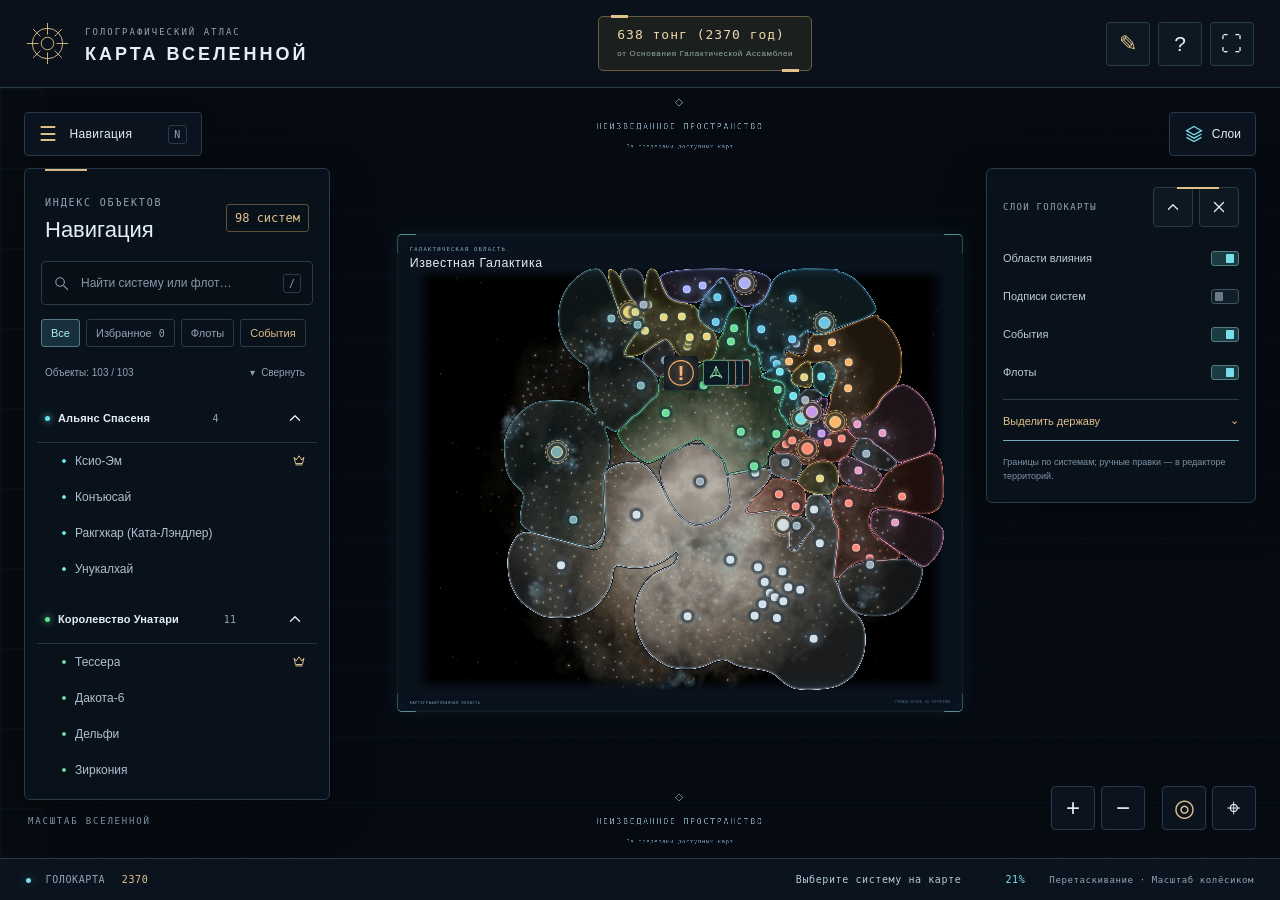
==== index.html @ bd70631f "Версия 28" ====
<!DOCTYPE html>

<html lang="ru"><head><meta charset="utf-8"/><meta content="width=device-width,initial-scale=1" name="viewport"/><meta content="#080f17" name="theme-color"/><title>Карта Вселенной — Голокарта</title><link href="styles.css" rel="stylesheet"/><link href="universe.css" rel="stylesheet"/><link href="mobile.css" rel="stylesheet"/><link href="editor.css" rel="stylesheet"/><link href="cartographer.css" rel="stylesheet"/><link href="events.css" rel="stylesheet"/><link href="motion.css" rel="stylesheet"/><link href="refinements.css" rel="stylesheet"/><link href="dossier.css" rel="stylesheet"/><link href="battle.css" rel="stylesheet"/><link href="enhancements.css" rel="stylesheet"/><link href="polish.css" rel="stylesheet"/><link href="battle-report.css" rel="stylesheet"/><link href="rounds.css" rel="stylesheet"/><link href="combat-options.css" rel="stylesheet"/><link href="territories.css" rel="stylesheet"/><link href="panel-polish.css" rel="stylesheet"/><link href="system-objects.css" rel="stylesheet"/><link href="unified-ui.css" rel="stylesheet"/><link href="object-order.css" rel="stylesheet"/><link href="combined-editor.css" rel="stylesheet"/><link href="window-standards.css" rel="stylesheet"/><link href="final-layout.css" rel="stylesheet"/><link href="header-repair.css" rel="stylesheet"/><link href="sector-ui.css" rel="stylesheet"/></head>
<body>
<header class="topbar"><div class="brand"><svg aria-hidden="true" viewbox="0 0 48 48"><circle cx="24" cy="24" r="17"></circle><circle cx="24" cy="24" r="7"></circle><path d="M24 1v13m0 20v13M1 24h13m20 0h13M8 8l8 8m16 16 8 8M8 40l8-8m16-16 8-8"></path></svg><div><span class="eyebrow">ГОЛОГРАФИЧЕСКИЙ АТЛАС</span><h1>КАРТА ВСЕЛЕННОЙ</h1></div></div><div class="era" id="era"></div><div class="toolbar-actions"><button aria-label="Локальный редактор" class="icon-btn" id="admin-toggle" title="Локальный редактор">✎</button><button aria-label="Управление и горячие клавиши" class="icon-btn" id="help-toggle" title="Управление и горячие клавиши">?</button><button aria-label="Полноэкранный режим" class="icon-btn" id="fullscreen" title="Полноэкранный режим">⛶</button></div></header>
<main id="app">
<section aria-label="Интерактивная карта Вселенной" id="viewport" tabindex="0"><div class="space-grid"></div><div id="world"><div aria-hidden="true" id="universe-field"></div><div class="unknown-space unknown-north"><span>НЕИЗВЕДАННОЕ ПРОСТРАНСТВО</span><small>За пределами доступных карт</small></div><div class="unknown-space unknown-west"><span>НЕИЗВЕДАННОЕ<br/>ПРОСТРАНСТВО</span><small>Нет картографических данных</small></div><div class="unknown-space unknown-east"><span>НЕИЗВЕДАННОЕ<br/>ПРОСТРАНСТВО</span><small>Нет картографических данных</small></div><div class="unknown-space unknown-south"><span>НЕИЗВЕДАННОЕ ПРОСТРАНСТВО</span><small>За пределами доступных карт</small></div><div aria-label="Область Известной Галактики" id="galaxy-frame"><div class="galaxy-frame-title"><span class="eyebrow">ГАЛАКТИЧЕСКАЯ ОБЛАСТЬ</span><h2>Известная Галактика</h2></div><i class="frame-corner tl"></i><i class="frame-corner tr"></i><i class="frame-corner bl"></i><i class="frame-corner br"></i><div class="galaxy-frame-footer">КАРТОГРАФИРОВАННАЯ ОБЛАСТЬ <span>ГРАНИЦА ОБЗОРА, НЕ ТЕРРИТОРИИ</span></div></div><img alt="Исходная карта галактики с областями влияния" draggable="false" height="2048" id="base-map" src="assets/galaxy-clean.png" width="2560"/><img alt="" aria-hidden="true" draggable="false" id="influence-map" src="assets/influence.png"/><div id="markers"></div></div><canvas aria-hidden="true" id="jump-effect"></canvas><div hidden="" id="peek" role="tooltip"></div><div class="map-caption"><span class="eyebrow">МАСШТАБ ВСЕЛЕННОЙ</span></div></section>
<button aria-controls="navigation" aria-expanded="true" class="nav-toggle" id="nav-toggle"><span class="hamburger">☰</span> <span>Навигация</span><kbd>N</kbd></button>
<aside class="panel" id="navigation"><div class="panel-heading"><div><span class="eyebrow">ИНДЕКС ОБЪЕКТОВ</span><h2>Навигация</h2></div><span class="counter" id="system-count" title="Количество систем"></span></div><label class="search"><svg aria-hidden="true" viewbox="0 0 24 24"><circle cx="10" cy="10" r="6"></circle><path d="m15 15 6 6"></path></svg><input aria-label="Найти систему или флот" id="search" placeholder="Найти систему или флот…" type="search"/><kbd>/</kbd></label><div class="filters"><button class="chip selected" id="all-filter">Все</button><button class="chip" id="favorite-filter">Избранное <span id="favorite-count">0</span></button><button class="chip" id="fleet-filter">Флоты</button><button class="chip" id="event-filter">События</button></div><div class="list-meta"><span id="result-count"></span><button id="collapse-groups" title="Свернуть все группы">Свернуть</button></div><nav aria-label="Системы и флоты" id="object-list"></nav></aside>
<button aria-controls="layers" aria-expanded="true" class="layers-toggle" id="layers-toggle" title="Показать / скрыть слои (L)"><svg aria-hidden="true" viewbox="0 0 24 24"><path d="m12 3 9 5-9 5-9-5 9-5Zm-9 9 9 5 9-5M3 16l9 5 9-5"></path></svg><span>Слои</span></button><div class="layers panel" id="layers"><div class="layers-heading"><span class="eyebrow">СЛОИ ГОЛОКАРТЫ</span><button aria-controls="layers-content" aria-expanded="true" aria-label="Свернуть параметры слоёв" class="icon-btn" id="layers-collapse">−</button><button aria-label="Скрыть слои" class="icon-btn" id="layers-close">×</button></div><div id="layers-content"><label><input checked="" id="influence-toggle" type="checkbox"/><span>Области влияния</span><span class="switch"></span></label><label><input id="labels-toggle" type="checkbox"/><span>Подписи систем</span><span class="switch"></span></label><label><input checked="" id="events-toggle" type="checkbox"/><span>События</span><span class="switch"></span></label><label><input checked="" id="fleets-toggle" type="checkbox"/><span>Флоты</span><span class="switch"></span></label><button aria-expanded="false" id="faction-toggle">Выделить державу <span>⌄</span></button><div hidden="" id="faction-list"></div><p class="layer-note">Границы по системам; ручные правки — в редакторе территорий.</p></div></div>
<aside aria-label="Данные выбранного объекта" class="panel" hidden="" id="inspector"><div class="inspector-top"><span class="eyebrow" id="object-type">ДОСЬЕ СИСТЕМЫ</span><button aria-expanded="true" aria-label="Свернуть досье" class="icon-btn" id="inspector-collapse">−</button><button aria-label="Закрыть карточку" class="icon-btn" id="close-inspector">×</button></div><div aria-hidden="true" id="inspector-emblem">◎</div><div hidden="" id="capital-badge"></div><div class="eyebrow" id="detail-group"></div><h2 id="detail-title"></h2><div class="coordinates" id="detail-coordinates"></div><div class="detail-actions"><button class="primary-btn" id="focus-object">◎ Центрировать</button><button aria-label="Добавить в избранное" aria-pressed="false" class="icon-btn" id="favorite-object">☆</button></div><details id="description-panel" open=""><summary>Описание <span>⌄</span></summary><div id="detail-description"></div></details><div id="detail-fleets"></div><div class="scroll-hint" hidden="" id="scroll-hint">↓ ПРОКРУТИТЕ ДОСЬЕ</div></aside>
<div class="zoom-controls"><button aria-label="Приблизить" class="icon-btn" id="zoom-in" title="Приблизить (+)">+</button><button aria-label="Отдалить" class="icon-btn" id="zoom-out" title="Отдалить (−)">−</button><span></span><button aria-label="Показать Известную Галактику" class="icon-btn" id="galaxy-home" title="Известная Галактика (G)">◎</button><button aria-label="Показать всю Вселенную" class="icon-btn" id="fit" title="Обзор Вселенной (0)">⌖</button></div>
<footer class="bottom-bar"><span><i class="status-dot"></i> ГОЛОКАРТА <b>2370</b></span><span id="selection-status">Выберите систему на карте</span><span id="zoom-status">100%</span><span class="desktop-hint">Перетаскивание · Масштаб колёсиком</span></footer>
<div aria-label="Мобильное управление" id="mobile-dock"><button aria-controls="navigation" aria-expanded="false" aria-label="Навигация" id="mobile-nav"><span>☰</span>Объекты</button><button aria-controls="layers" aria-expanded="false" aria-label="Слои голокарты" id="mobile-layers"><span>▱</span>Слои</button><button aria-label="Досье выбранного объекта" disabled="" id="mobile-dossier"><span>◎</span>Досье</button><button aria-label="Показать галактику" id="mobile-home"><span>◉</span>Галактика</button><button aria-label="Обзор Вселенной" id="mobile-universe"><span>⌖</span>Вселенная</button></div></main>
<dialog id="admin-dialog"><div class="dialog-head"><span class="eyebrow">КАРТОГРАФИЧЕСКИЙ ПУЛЬТ</span><button aria-label="Закрыть редактор" class="icon-btn" id="admin-close">×</button></div><p class="editor-warning">Черновик хранится только в этом браузере. Изменения станут общими после экспорта и загрузки на GitHub.</p><section id="editor-dashboard"><div class="editor-target"><div aria-hidden="true" class="target-reticle">◎</div><div><span class="eyebrow">ВЫБРАННЫЙ ОБЪЕКТ</span><h2 id="editor-selected-name"></h2><p id="editor-selected-type"></p></div></div><div class="editor-section-title">ОПЕРАЦИИ С ОБЪЕКТАМИ</div><div class="editor-grid"><button class="primary-btn" id="editor-new-system">＋ Создать систему</button><button class="primary-btn" id="editor-new-fleet">＋ Создать флот</button><button class="primary-btn" id="editor-new-event">◇ Создать событие</button><button class="primary-btn" id="editor-edit">✎ Редактировать досье</button><button class="primary-btn" id="editor-move">⌖ Перенести на карте</button><button class="primary-btn" hidden="" id="editor-battle">Провести сражение</button><button class="primary-btn" id="editor-delete">Удалить выбранный</button></div><div class="editor-section-title">ЧЕРНОВИК И ПУБЛИКАЦИЯ</div><p id="editor-status"></p><button class="primary-btn" id="editor-export">↓ Экспорт для GitHub Pages (.zip)</button><button class="primary-btn" id="editor-json">↓ Резервная копия (.json)</button><label class="import-label"><span>↑ ВОССТАНОВИТЬ ИЗ JSON</span><small>Нажмите, чтобы выбрать резервную копию</small><input accept="application/json,.json" aria-label="Выбрать резервную копию JSON" id="editor-import" type="file"/></label><button class="primary-btn" id="editor-reset">Отменить локальные изменения</button></section></dialog>
<dialog id="object-dialog"><div class="dialog-head"><span class="eyebrow" id="object-form-title">НОВЫЙ ОБЪЕКТ</span><button aria-label="Закрыть форму" class="icon-btn" id="object-close">×</button></div><form id="object-form"><div class="editor-section-title">ИДЕНТИФИКАЦИЯ И ДОСЬЕ</div><label>Название<input id="object-name" maxlength="160" required=""/></label><label id="short-description-field">Краткое описание для наведения<textarea id="object-short-description" maxlength="600" rows="2"></textarea></label><label>Описание<textarea id="object-description" maxlength="20000" rows="5"></textarea></label><div id="system-fields"><div class="editor-section-title">ПОЛОЖЕНИЕ И ПРИНАДЛЕЖНОСТЬ</div><label>Принадлежность<select id="object-group"></select></label><div class="editor-grid"><label>X<input id="object-x" max="2559" min="0" required="" step="1" type="number"/></label><label>Y<input id="object-y" max="2047" min="0" required="" step="1" type="number"/></label></div><button class="primary-btn" id="object-pick" type="button">⌖ Выбрать место на карте</button><label id="event-type-field">Тип события<select id="object-event-type"><option value="information">Информационное</option><option value="combat">Боевое</option></select></label><label hidden="" id="event-color-field">Цвет события<input id="object-event-color" type="color" value="#ffb66a"/></label><label class="check-label"><input id="object-capital" type="checkbox"/> Столичная система</label></div><div hidden="" id="fleet-fields"><div class="editor-section-title">ДИСЛОКАЦИЯ ФЛОТА</div><label>Размещение: система или событие<select id="object-system"></select></label><label>Принадлежность флота<select id="object-fleet-group"></select></label><label>Цвет флота<input id="object-fleet-color" type="color" value="#a8dce7"/></label><div class="editor-section-title">ХАРАКТЕРИСТИКИ КАЖДОГО КОРАБЛЯ</div><div class="editor-grid"><label>Численность<input id="fleet-count" max="500" min="0" required="" type="number" value="10"/></label><label>HP корабля<input id="fleet-hp" max="100" min="1" required="" type="number" value="3"/></label><label>Атака: минимум<input id="fleet-attackMin" max="1000" min="0" required="" type="number" value="5"/></label><label>Атака: максимум<input id="fleet-attackMax" max="1000" min="0" required="" type="number" value="20"/></label><label>Защита: минимум<input id="fleet-defenseMin" max="1000" min="0" required="" type="number" value="5"/></label><label>Защита: максимум<input id="fleet-defenseMax" max="1000" min="0" required="" type="number" value="20"/></label></div><label>Тип флота<select id="object-fleet-type"><option value="satellite-ally">Флот Альянса</option><option value="satellite-Friend">Союзный флот</option><option value="satellite-Neutral">Нейтральный флот</option><option value="satellite-enemy">Флот противника</option></select></label></div><p id="object-error" role="alert"></p><button class="primary-btn" id="object-save">Сохранить в черновик</button></form></dialog>
<div hidden="" id="pick-banner">Выберите точку на карте <button id="pick-cancel">Отмена</button></div><dialog id="battle-dialog"><header class="battle-header"><div><span class="eyebrow">ТАКТИЧЕСКИЙ СИМУЛЯТОР</span><h2 id="battle-title"></h2></div><button aria-label="Закрыть симулятор" class="icon-btn" id="battle-close">×</button></header><p class="battle-rule">Корабль — отдельный юнит. Атака выше защиты или подтверждённый крит: −1 HP. Победитель определяется по доле оставшегося HP.</p><section id="battle-setup"><div class="battle-options"><label><input checked="" id="battle-crits" type="checkbox"/> Подтверждаемые криты</label><label><input id="battle-split-multi" type="checkbox"/> Мультиатаки отдельными ходами</label><button class="primary-btn" id="battle-help-toggle">? Помощь по бою</button></div><div class="battle-controls"><label>Раунды<input id="battle-rounds" max="100" min="1" type="number" value="10"/></label><button class="primary-btn" id="battle-add-side">＋ Сторона конфликта</button><button class="primary-btn" id="battle-start">⚔ Начать сражение</button></div><div class="battle-layout"><aside><span class="eyebrow">ДОСТУПНЫЕ ФЛОТЫ</span><p class="battle-help">Перетащите флот на сторону. На телефоне выберите сторону в карточке флота.</p><div id="battle-pool"></div></aside><div id="battle-sides"></div></div></section><section hidden="" id="battle-playback"><div class="battle-progress"><span id="battle-round-status"></span><button class="primary-btn" id="battle-skip">Показать итог</button></div><div hidden="" id="round-controls"><button class="primary-btn" id="round-prev">← Предыдущий</button><span id="round-selected"></span><button class="primary-btn" id="round-next">Следующий →</button><label>Ещё раундов<input id="round-extra" max="100" min="1" type="number" value="5"/></label><button class="primary-btn" id="round-extend">Продлить бой</button></div><canvas height="480" id="battle-canvas" width="1000"></canvas><div id="battle-scoreboard"></div><div id="battle-log"></div><button class="primary-btn" hidden="" id="battle-save">Сохранить итог в событии</button><button class="primary-btn" hidden="" id="battle-again">Вернуться к расстановке</button></section><p id="battle-error" role="alert"></p></dialog>
<dialog id="help"><div class="dialog-head"><span class="eyebrow">ПУЛЬТ УПРАВЛЕНИЯ</span><button aria-label="Закрыть справку" class="icon-btn" id="close-help">×</button></div><h2>Исследуйте галактику</h2><p>Перетаскивайте карту мышью или пальцем. Колёсико и жест двумя пальцами изменяют масштаб относительно курсора.</p><dl><dt><kbd>/</kbd></dt><dd>Поиск системы или флота</dd><dt><kbd>N</kbd></dt><dd>Скрыть / раскрыть навигацию</dd><dt><kbd>+</kbd> <kbd>−</kbd></dt><dd>Изменить масштаб</dd><dt><kbd>0</kbd></dt><dd>Обзор Вселенной</dd><dt><kbd>G</kbd></dt><dd>Показать Известную Галактику</dd><dt><kbd>Esc</kbd></dt><dd>Закрыть карточку или справку</dd></dl><p>Звезда сохраняет объект в избранном на этом устройстве. Описание можно свернуть. Территории строятся по системам и корректируются кистью в редакторе границ.</p></dialog>
<div hidden="" id="toast" role="status"></div><script id="galaxy-data" type="application/json">{"systems": [{"id": 5, "name": "Дельфи", "titleHtml": "Дельфи", "shortDescription": "", "description": "Ранее - приграничная система Королевства Унатари на территории Зеленого Дома. На планете Пираксис располагалось посольство Роя Мелиафатов. В ходе ожесточенных боев система, как и весь сектор, была вновь включена в состав Королевства силами Великой Армады.", "descriptionHtml": "Ранее - приграничная система Королевства Унатари на территории Зеленого Дома. На планете Пираксис располагалось посольство Роя Мелиафатов. В ходе ожесточенных боев система, как и весь сектор, была вновь включена в состав Королевства силами Великой Армады.", "x": 1254, "y": 564, "group": "Унатари", "order": null}, {"id": 6, "name": "Нижний фронт", "titleHtml": "Нижний фронт", "shortDescription": "", "description": "Второй и менее спокойный фронт Зетта-Унатарского театра войны - южное направление Зетта-Унатарского театра войны. Силы фронта сдерживают противника и обеспечивают устойчивость общего наступления Великой Армады.", "descriptionHtml": "Второй и менее спокойный фронт Зетта-Унатарского театра войны - южное направление Зетта-Унатарского театра войны. Силы фронта сдерживают противника и обеспечивают устойчивость общего наступления Великой Армады.", "x": 1205, "y": 695, "group": "Унатари", "order": "last:2"}, {"id": 23, "name": "Сектор Лунт", "titleHtml": "Сектор Лунт", "shortDescription": "", "description": "По итогам саммита между четырьмя членами Альянса Спасения сектор был передан Рою Мелиафатов. В настоящее время продолжается установленный соглашением \"срок эвакуации\". По мере его завершения оставшиеся силы и структуры прежних владельцев должны успеть покинуть регион, а сам сектор постепенно переходит под полный контроль Роя Мелиафатов.", "descriptionHtml": "По итогам саммита между четырьмя членами Альянса Спасения сектор был передан Рою Мелиафатов. В настоящее время продолжается установленный соглашением \"срок эвакуации\". По мере его завершения оставшиеся силы и структуры прежних владельцев должны успеть покинуть регион, а сам сектор постепенно переходит под полный контроль Роя Мелиафатов.", "x": 1283, "y": 227, "group": "Мелиафаты", "order": null}, {"id": 24, "name": "Кхал'нушу", "titleHtml": "Кхал'нушу", "shortDescription": "", "description": "Один из важнейших производственных миров Роя. Здесь сосредоточены комплексы, задействованные в создании и подготовке новых материнских кораблей. Помимо прочего, сюда переселены беженцы из Рабджанхотипбара - родного мира кхаллов.", "descriptionHtml": "Один из важнейших производственных миров Роя. Здесь сосредоточены комплексы, задействованные в создании и подготовке новых материнских кораблей. Помимо прочего, сюда переселены беженцы из Рабджанхотипбара - родного мира кхаллов.", "x": 1404, "y": 324, "group": "Мелиафаты", "order": null}, {"id": 25, "name": "Футукх", "titleHtml": "Футукх", "shortDescription": "", "description": "Мир Роя Мелиафатов, находящийся в процессе масштабного терраформирования. Местная биосфера постепенно преобразуется под потребности Роя.", "descriptionHtml": "Мир Роя Мелиафатов, находящийся в процессе масштабного терраформирования. Местная биосфера постепенно преобразуется под потребности Роя.", "x": 1195, "y": 231, "group": "Мелиафаты", "order": null}, {"id": 26, "name": "Сахафа", "titleHtml": "Сахафа", "shortDescription": "", "description": "Родной мир одноименной расы. Оккупирована и терраформирована силами Роя Мелиафатов.", "descriptionHtml": "Родной мир одноименной расы. Оккупирована и терраформирована силами Роя Мелиафатов.", "x": 1309, "y": 373, "group": "Мелиафаты", "order": null}, {"id": 27, "name": "Рокс II", "titleHtml": "Рокс II", "shortDescription": "", "description": "Звёздная система, ещё недавно славившаяся лунами с уникальными климатами и сложными экосистемами. В прошлом - идеальное место для отдыха. Но с тех пор, как прошло терраформирование, её былое очарование угасло.", "descriptionHtml": "Звёздная система, ещё недавно славившаяся лунами с уникальными климатами и сложными экосистемами. В прошлом - идеальное место для отдыха. Но с тех пор, как прошло терраформирование, её былое очарование угасло.", "x": 1315, "y": 349, "group": "Мелиафаты", "order": null}, {"id": 28, "name": "Веридиан", "titleHtml": "Веридиан", "shortDescription": "", "description": "Когда-то - тропический мир с гармонично встроенным в него мегаполисом, крупнейшим в Катонском Союзе. Сейчас он всё ещё переживает этап терраформирования, медленно теряя остатки своей природной красоты.", "descriptionHtml": "Когда-то - тропический мир с гармонично встроенным в него мегаполисом, крупнейшим в Катонском Союзе. Сейчас он всё ещё переживает этап терраформирования, медленно теряя остатки своей природной красоты.", "x": 1321, "y": 328, "group": "Мелиафаты", "order": null}, {"id": 29, "name": "Шаа'Нуурткгхск", "titleHtml": "Шаа'Нуурткгхск", "shortDescription": "", "description": "Один из ключевых участков Мелиафатского фронта. Система подвергается масштабной атаке Зеттов, поддерживаемой присутствием материнского корабля и многочисленных подчинённых ему боевых единиц.", "descriptionHtml": "Один из ключевых участков Мелиафатского фронта. Система подвергается масштабной атаке Зеттов, поддерживаемой присутствием материнского корабля и многочисленных подчинённых ему боевых единиц.", "x": 1104, "y": 297, "group": "Мелиафаты", "order": null}, {"id": 30, "name": "Альзирр", "titleHtml": "Альзирр", "shortDescription": "", "description": "Родная система Кетрафагов - объединителей инсектоидных рас и фактических создателей Роя Мелиафатов. На данный момент находится под непрерывным натиском бесконечно прибывающих сил Зеттов. В ответ Рой бросает в бой новорождённые корабли и стягивает подкрепления из других секторов.", "descriptionHtml": "Родная система Кетрафагов - объединителей инсектоидных рас и фактических создателей Роя Мелиафатов. На данный момент находится под непрерывным натиском бесконечно прибывающих сил Зеттов. В ответ Рой бросает в бой новорождённые корабли и стягивает подкрепления из других секторов.", "x": 1027, "y": 206, "group": "Мелиафаты", "order": "0"}, {"id": 31, "name": "Арба", "titleHtml": "Арба", "shortDescription": "", "description": "Когда-то была миром арбаринцев - гуманоидной расы, населявшей океаны, зелёные леса и прибрежные города. Когда-то \"живой\" мир, ныне полностью поглощён песками после терраформирования Роем. Во время войны используется как место сбора командующих особей, где хранятся уцелевшие корабли-матки. Отсюда Рой отправляет флотилии на периферию.", "descriptionHtml": "Когда-то была миром арбаринцев - гуманоидной расы, населявшей океаны, зелёные леса и прибрежные города. Когда-то \"живой\" мир, ныне полностью поглощён песками после терраформирования Роем. Во время войны используется как место сбора командующих особей, где хранятся уцелевшие корабли-матки. Отсюда Рой отправляет флотилии на периферию.", "x": 1058, "y": 206, "group": "Мелиафаты", "order": null}, {"id": 32, "name": "Таиб", "titleHtml": "Таиб", "shortDescription": "", "description": "Система являлось отправным пунктом для экспедиции Катонского Союза на Ши. Не представляет особой ценности, имеет два стандартных планетоида.", "descriptionHtml": "Система являлось отправным пунктом для экспедиции Катонского Союза на Ши. Не представляет особой ценности, имеет два стандартных планетоида.", "x": 1119, "y": 170, "group": "Мелиафаты", "order": null}, {"id": 33, "name": "Ши (Ката-Кронос)", "titleHtml": "Ши (Ката-Кронос)", "shortDescription": "", "description": "Отправленная в эту систему экспедиция Кетрафагов пропала без вести. Повторные попытки Роя Мелиафатов отправить сюда корабли для экспании заканчивались с тем же результатом.", "descriptionHtml": "Отправленная в эту систему экспедиция Кетрафагов пропала без вести. Повторные попытки Роя Мелиафатов отправить сюда корабли для экспании заканчивались с тем же результатом.", "x": 1097, "y": 170, "group": "Нейтраные", "order": null}, {"id": 34, "name": "Иллмеакаааах", "titleHtml": "Иллмеакаааах", "shortDescription": "", "description": "Фронтовая система Роя, находящаяся под постоянным натиском Зеттов. В системе зафиксирован материнский корабль противника, вокруг которого сосредоточены основные силы вторжения.", "descriptionHtml": "Фронтовая система Роя, находящаяся под постоянным натиском Зеттов. В системе зафиксирован материнский корабль противника, вокруг которого сосредоточены основные силы вторжения.", "x": 1202, "y": 440, "group": "Нейтраные", "order": null}, {"id": 36, "name": "Шстр-стр", "titleHtml": "Шстр-стр", "shortDescription": "", "description": "Столичная система некогда великой межагалактической Империи инсектоидной расы - Шанкэрашмимашишипши'наш. Прародителей рас Роя Мелиафатов.", "descriptionHtml": "Столичная система некогда великой межагалактической Империи инсектоидной расы - Шанкэрашмимашишипши'наш. Прародителей рас Роя Мелиафатов.", "x": 941, "y": 237, "group": "Зетты", "order": null}, {"id": 37, "name": "S-sh-s-s-s", "titleHtml": "S-sh-s-s-s", "shortDescription": "", "description": "Являлось самой густонаселенной системой, с десятком тераформированных планет. По неофициальным данным в одной лишь этой системе проживало и находилось в анабиозе около десяти миллиардов боевых инсектоидов, без учёта представителей других классов.", "descriptionHtml": "Являлось самой густонаселенной системой, с десятком тераформированных планет. По неофициальным данным в одной лишь этой системе проживало и находилось в анабиозе около десяти миллиардов боевых инсектоидов, без учёта представителей других классов.", "x": 1084, "y": 562, "group": "Зетты", "order": null}, {"id": 38, "name": "Ктулх'Мак'шурх ", "titleHtml": "Ктулх'Мак'шурх ", "shortDescription": "", "description": "В прошлом  особо густонаселённая система из двух обитаемых миров. Здесь располагались основные центры создания мажар-каниров - метисов, предназначенных для последующей интеграции в Галактическое Сообщество.", "descriptionHtml": "В прошлом  особо густонаселённая система из двух обитаемых миров. Здесь располагались основные центры создания мажар-каниров - метисов, предназначенных для последующей интеграции в Галактическое Сообщество.", "x": 1267, "y": 494, "group": "Зетты", "order": null}, {"id": 54, "name": "Солус", "titleHtml": "Солус", "shortDescription": "", "description": "Приграничная система с двумя крупными планетами-шахтами - Дайдгых и Маззакт. Административным центром системы некогда являлся спутник Маззакта - Хай'Кугх, уничтоженный в результате орбитальной бомбардировки. После окончания войны \"ста тонгов\" разрушенная инфраструктура системы была полностью восстановлена. Позднее Маззакт восстал против власти Империи, однако мятеж был подавлен. Сейчас система вновь находится под властью Регента, а работа шахт постепенно восстанавливается.", "descriptionHtml": "Приграничная система с двумя крупными планетами-шахтами - Дайдгых и Маззакт. Административным центром системы некогда являлся спутник Маззакта - Хай'Кугх, уничтоженный в результате орбитальной бомбардировки. После окончания войны \"ста тонгов\" разрушенная инфраструктура системы была полностью восстановлена. Позднее Маззакт восстал против власти Империи, однако мятеж был подавлен. Сейчас система вновь находится под властью Регента, а работа шахт постепенно восстанавливается.", "x": 1788, "y": 847, "group": "Гэкхо", "order": null}, {"id": 55, "name": "Ордан", "titleHtml": "Ордан", "shortDescription": "", "description": "Пограничная система с развитой сетью военных станций и ретрансляторов. Через неё проходят основные маршруты снабжения местных имперских сил, что делает его важным транспортным узлом региона. Охраняется Легионом Бесстрашных.", "descriptionHtml": "Пограничная система с развитой сетью военных станций и ретрансляторов. Через неё проходят основные маршруты снабжения местных имперских сил, что делает его важным транспортным узлом региона. Охраняется Легионом Бесстрашных.", "x": 1818, "y": 829, "group": "Гэкхо", "order": null}, {"id": 57, "name": "Кал'Наар", "titleHtml": "Кал'Наар", "shortDescription": "", "description": "Густонаселённый аграрно-промышленный регион, обеспечивающий продовольствием и сырьём весь сектор Тар'Наал. На орбите главного мира расположены крупные транспортные терминалы и склады Империи. С 638 тонга дворец префекта на планете Джабадун преобразован во временную столицу, где сосредоточены уцелевшие структуры Императориуса.", "descriptionHtml": "Густонаселённый аграрно-промышленный регион, обеспечивающий продовольствием и сырьём весь сектор Тар'Наал. На орбите главного мира расположены крупные транспортные терминалы и склады Империи. С 638 тонга дворец префекта на планете Джабадун преобразован во временную столицу, где сосредоточены уцелевшие структуры Императориуса.", "x": 1991, "y": 839, "group": "Гэкхо", "order": null}, {"id": 59, "name": "Бид'джу", "titleHtml": "Бид'джу", "shortDescription": "", "description": "Некогда важный транспортный узел, через который проходили маршруты между секторами Империи. На орбитах расположены крупные перевалочные станции и военные склады.", "descriptionHtml": "Некогда важный транспортный узел, через который проходили маршруты между секторами Империи. На орбитах расположены крупные перевалочные станции и военные склады.", "x": 2092, "y": 1133, "group": "Гэкхо", "order": null}, {"id": 60, "name": "Тарвен ", "titleHtml": "Тарвен ", "shortDescription": "", "description": "Крупный населённый регион с несколькими развитыми колониями. Система имеет собственные производственные мощности и служит одним из основных центров снабжения сектора Киф.", "descriptionHtml": "Крупный населённый регион с несколькими развитыми колониями. Система имеет собственные производственные мощности и служит одним из основных центров снабжения сектора Киф.", "x": 1835, "y": 1148, "group": "Гэкхо", "order": null}, {"id": 61, "name": "Арвек", "titleHtml": "Арвек", "shortDescription": "", "description": "Некогда находившаяся в глубине Империи система, после потери соседних территорий ставшая приграничной. На её территории спешно укрепляются планетарные гарнизоны и формируются новые оборонительные рубежи. Здесь сосредоточены силы единственного Женского Легиона.", "descriptionHtml": "Некогда находившаяся в глубине Империи система, после потери соседних территорий ставшая приграничной. На её территории спешно укрепляются планетарные гарнизоны и формируются новые оборонительные рубежи. Здесь сосредоточены силы единственного Женского Легиона.", "x": 1754, "y": 1090, "group": "Гэкхо", "order": null}, {"id": 67, "name": "Либерн", "titleHtml": "Либерн", "shortDescription": "", "description": "Находится под контролем повстанцев. Именно здесь некогда была сформирована крупнейшая ячейка Анти-Имперской Коалиции, впоследствии ставшая основой движения, ныне известного как Либерио.", "descriptionHtml": "Находится под контролем повстанцев. Именно здесь некогда была сформирована крупнейшая ячейка Анти-Имперской Коалиции, впоследствии ставшая основой движения, ныне известного как Либерио.", "x": 2317, "y": 1227, "group": "Либерио", "order": null}, {"id": 68, "name": "Меридий", "titleHtml": "Меридий", "shortDescription": "", "description": "Один из центров сопротивления имперских лоялистов в секторе Эйден, отказавшихся признать власть Регента. В основном, оборону ведут планетарные армии, остатки местных гарнизонов и самостоятельно сформированные системные войска, продолжающие сражаться во имя Императора.", "descriptionHtml": "Один из центров сопротивления имперских лоялистов в секторе Эйден, отказавшихся признать власть Регента. В основном, оборону ведут планетарные армии, остатки местных гарнизонов и самостоятельно сформированные системные войска, продолжающие сражаться во имя Императора.", "x": 2351, "y": 1101, "group": "Гэкхо", "order": null}, {"id": 69, "name": "Аур-Кастелл", "titleHtml": "Аур-Кастелл", "shortDescription": "", "description": "Система одного из последнего полностью лояльного сектора Кастелл, практически со всех сторон окружённый враждебными силами. Оборону системы и подступов к сектору удерживает Легион Хранителей, превративший Аур-Кастелл в главный оплот Империи в регионе.", "descriptionHtml": "Система одного из последнего полностью лояльного сектора Кастелл, практически со всех сторон окружённый враждебными силами. Оборону системы и подступов к сектору удерживает Легион Хранителей, превративший Аур-Кастелл в главный оплот Империи в регионе.", "x": 2194, "y": 1400, "group": "Гэкхо", "order": null}, {"id": 70, "name": "Вар-Керрон", "titleHtml": "Вар-Керрон", "shortDescription": "", "description": "Промышленное сердце сектора и один из важнейших центров военного кораблестроения. Орбитальное пространство Вар-Керрона заполнено верфями, ремонтными доками и производственными комплексами, обеспечивающими остатки имперских сил кораблями и снабжением.", "descriptionHtml": "Промышленное сердце сектора и один из важнейших центров военного кораблестроения. Орбитальное пространство Вар-Керрона заполнено верфями, ремонтными доками и производственными комплексами, обеспечивающими остатки имперских сил кораблями и снабжением.", "x": 2128, "y": 1349, "group": "Гэкхо", "order": null}, {"id": 72, "name": "Неккар", "titleHtml": "Неккар", "shortDescription": "", "description": "Система Неккар являлось родиной расы кристаллидов. Эта система освещалось сравнительно молодой крупной звёздой Зион, излучавшей белый или бело-голубой цвет, которая и погубила всю систему.", "descriptionHtml": "Система Неккар являлось родиной расы кристаллидов. Эта система освещалось сравнительно молодой крупной звёздой Зион, излучавшей белый или бело-голубой цвет, которая и погубила всю систему.", "x": 2196, "y": 1432, "group": "Нейтраные", "order": null}, {"id": 73, "name": "Принцепс", "titleHtml": "Принцепс", "shortDescription": "", "description": "Родная система Лемнов, со столичной планетой Ситула, имеющий также четыре обитаемых спутника-заповедника, чьи орбиты проходит по диагонали.", "descriptionHtml": "Родная система Лемнов, со столичной планетой Ситула, имеющий также четыре обитаемых спутника-заповедника, чьи орбиты проходит по диагонали.", "x": 1952, "y": 1327, "group": "Ювианцы", "order": null}, {"id": 74, "name": "Фаарк V", "titleHtml": "Фаарк V", "shortDescription": "", "description": "Важнейший логистический и военно-промышленный узел Империи Гэк'хо. В ходе второй волны Наступления БЮИ стал местом одного из наиболее кровопролитных сражений войны. Несмотря на сопротивление шести Легионов, оборона планеты была сокрушена. В сражении погибла двое Протекторов, а сама система перешла под контроль БЮИ.", "descriptionHtml": "Важнейший логистический и военно-промышленный узел Империи Гэк'хо. В ходе второй волны Наступления БЮИ стал местом одного из наиболее кровопролитных сражений войны. Несмотря на сопротивление шести Легионов, оборона планеты была сокрушена. В сражении погибла двое Протекторов, а сама система перешла под контроль БЮИ.", "x": 1924, "y": 1164, "group": "Ювианцы", "order": null}, {"id": 75, "name": "Ядро (Ката-Марин)", "titleHtml": "Ядро (Ката-Марин)", "shortDescription": "", "description": "Некогда - сердце и столица Империи Гэк'хо, покрытая величественными шпилями, устремлёнными к солнцу. Над ними возвышался \"Никагхарри Тег’хэк\" - Кристальный Дворец, резиденция Императора, охраняемая преторианцами и механическими воинами, питаемыми энергией кристаллов.\nВ 638 тонге система была захвачена Бесконечной Ювианской Империей в ходе ожесточённого сражения, стоившего Империи Гэк'хо значительной части её сил.", "descriptionHtml": "Некогда - сердце и столица Империи Гэк'хо, покрытая величественными шпилями, устремлёнными к солнцу. Над ними возвышался \"Никагхарри Тег’хэк\" - Кристальный Дворец, резиденция Императора, охраняемая преторианцами и механическими воинами, питаемыми энергией кристаллов.\nВ 638 тонге система была захвачена Бесконечной Ювианской Империей в ходе ожесточённого сражения, стоившего Империи Гэк'хо значительной части её сил.", "x": 1774, "y": 1238, "group": "Ювианцы", "order": "0"}, {"id": 76, "name": "Икония", "titleHtml": "Икония", "shortDescription": "", "description": "Наступательный бастион Бесконечной Ювианской Империи. В системе была зафиксирована действующая ювианская флотилия, состав и дальнейшие намерения которой остаются очевидными. Там формируется флот вторжения.", "descriptionHtml": "Наступательный бастион Бесконечной Ювианской Империи. В системе была зафиксирована действующая ювианская флотилия, состав и дальнейшие намерения которой остаются очевидными. Там формируется флот вторжения.", "x": 1639, "y": 985, "group": "Ювианцы", "order": null}, {"id": 77, "name": "D8721", "titleHtml": "D8721", "shortDescription": "", "description": "Имеет планетоид с руинами военной база Ювианской Империи «Омикрон», оставленная в ходе конфликта с Обаугами. Охранная система базы стала причиной возникновения нестабильных гравитационных волн, которые выводили технику из строя, также активируя пространственные сингулярности,  реагирующих на движение, аннигилирующих нарушителей. База была уничтожена по приказу ценутриона Ахэвуса. Империя вела добычу хаззалита в данной системе.", "descriptionHtml": "Имеет планетоид с руинами военной база Ювианской Империи «Омикрон», оставленная в ходе конфликта с Обаугами. Охранная система базы стала причиной возникновения нестабильных гравитационных волн, которые выводили технику из строя, также активируя пространственные сингулярности,  реагирующих на движение, аннигилирующих нарушителей. База была уничтожена по приказу ценутриона Ахэвуса. Империя вела добычу хаззалита в данной системе.", "x": 1518, "y": 1407, "group": "Ювианцы", "order": null}, {"id": 78, "name": "\nАцид\n", "titleHtml": "\n\u003ca href=\"https://discordapp.com/channels/754063621595594855/805220926777327686/805221014316646401\" target=\"_blank\">Ацид\u003c/a>\n", "shortDescription": "", "description": "Крупная система располагающая тремя светилами, кружащими на некотором расстоянии  друг от друга. На орбитах звезд разместилось двадцать три планеты, большая часть из которых представляют из себя выжженные, непригодные для жизни и работ, массивы, лишенные всяких ресурсов.", "descriptionHtml": "Крупная система располагающая тремя светилами, кружащими на некотором расстоянии  друг от друга. На орбитах звезд разместилось двадцать три планеты, большая часть из которых представляют из себя выжженные, непригодные для жизни и работ, массивы, лишенные всяких ресурсов.", "x": 1771, "y": 1464, "group": "Ювианцы", "order": null}, {"id": 79, "name": "\nАракис\n", "titleHtml": "\n\u003ca href=\"https://discordapp.com/channels/754063621595594855/804141713496473660/805220789523578910\" target=\"_blank\">Аракис\u003c/a>\n", "shortDescription": "", "description": "Единственная планета в системе. На планете обнаружены невероятно ценные специи, которые просто значительно воздействуют на вкусовые рецепторы, даже щепотка их способна поразить и оставить ощущение настоящего наркотика. На планете имеются руины Ювианцев. Родина Диатонитов", "descriptionHtml": "Единственная планета в системе. На планете обнаружены невероятно ценные специи, которые просто значительно воздействуют на вкусовые рецепторы, даже щепотка их способна поразить и оставить ощущение настоящего наркотика. На планете имеются руины Ювианцев. Родина Диатонитов", "x": 1857, "y": 1553, "group": "Ювианцы", "order": null}, {"id": 80, "name": "Вольф 359", "titleHtml": "Вольф 359", "shortDescription": "", "description": "Звёздная система на информационной границе Солнечной системы - дальнейшая из изученных. Известно, что её звезда достаточно нестабильна, а шесть планет вокруг неё богаты космическими металлами - платиной и золотом.", "descriptionHtml": "Звёздная система на информационной границе Солнечной системы - дальнейшая из изученных. Известно, что её звезда достаточно нестабильна, а шесть планет вокруг неё богаты космическими металлами - платиной и золотом.", "x": 1652, "y": 1443, "group": "Ювианцы", "order": null}, {"id": 81, "name": "\nB98022\n", "titleHtml": "\n\u003ca href=\"https://discord.com/channels/754063621595594855/774381136439672872/775455454150524958\" target=\"_blank\">B98022\u003c/a>\n", "shortDescription": "", "description": "Она же система Звезда Барнарда. Имеет крохотное светило, размером уступающим Земному Солнцу на целых девяносто процентов.", "descriptionHtml": "Она же система Звезда Барнарда. Имеет крохотное светило, размером уступающим Земному Солнцу на целых девяносто процентов.", "x": 1685, "y": 1515, "group": "Ювианцы", "order": null}, {"id": 82, "name": "\nБордер\n", "titleHtml": "\n\u003ca href=\"https://discord.com/channels/754063621595594855/794935925931114526/794939989421981707\" target=\"_blank\">Бордер\u003c/a>\n", "shortDescription": "", "description": "Крохотная система, которая при этом имеет светило средних размеров, на орбите которого крутится сразу 7 планет и около сорока спутников на них.", "descriptionHtml": "Крохотная система, которая при этом имеет светило средних размеров, на орбите которого крутится сразу 7 планет и около сорока спутников на них.", "x": 1799, "y": 1541, "group": "Ювианцы", "order": null}, {"id": 83, "name": "Альфа Центавра", "titleHtml": "Альфа Центавра", "shortDescription": "", "description": "Тройная звёздная система в созвездии Центавра, ближайшая к Солнечной. Два светила которой расположены максимально близко, а третье, красный карлик, находится в стадии затухания. На сложной орбите двойной звезды располагается три планеты.", "descriptionHtml": "Тройная звёздная система в созвездии Центавра, ближайшая к Солнечной. Два светила которой расположены максимально близко, а третье, красный карлик, находится в стадии затухания. На сложной орбите двойной звезды располагается три планеты.", "x": 1710, "y": 1568, "group": "Ювианцы", "order": null}, {"id": 84, "name": "Солнечная Система", "titleHtml": "Солнечная Система", "shortDescription": "", "description": "Родина современной человеческой расы.", "descriptionHtml": "Родина современной человеческой расы.", "x": 1734, "y": 1589, "group": "Ювианцы", "order": null}, {"id": 85, "name": "Цаметариум-1", "titleHtml": "Цаметариум-1", "shortDescription": "", "description": "Двойная звёздная система без крупных планет. Однако на орбите этих звёзд невообразимое количество крупных астероидов, богатых всевозможными ресурсами, в особенности для ядерного синтеза.", "descriptionHtml": "Двойная звёздная система без крупных планет. Однако на орбите этих звёзд невообразимое количество крупных астероидов, богатых всевозможными ресурсами, в особенности для ядерного синтеза.", "x": 1775, "y": 1609, "group": "Ювианцы", "order": null}, {"id": 86, "name": "Кадавр-3", "titleHtml": "Кадавр-3", "shortDescription": "", "description": "Красный карлик с двумя газовыми гигантами. Экспедиция рискованная, но есть основания считать, что один из гигантов - кладезь жидких металлов и минералов.", "descriptionHtml": "Красный карлик с двумя газовыми гигантами. Экспедиция рискованная, но есть основания считать, что один из гигантов - кладезь жидких металлов и минералов.", "x": 1674, "y": 1623, "group": "Ювианцы", "order": null}, {"id": 87, "name": "W08550714", "titleHtml": "W08550714", "shortDescription": "", "description": "Одна из наиболее приоритетных для изучения звёздных систем. На трёх крупных планетах обнаружена вода и многие ценные ресурсы, а звезда излучает минимум радиации. Также одна из планет потенциально пригодна для жизни.", "descriptionHtml": "Одна из наиболее приоритетных для изучения звёздных систем. На трёх крупных планетах обнаружена вода и многие ценные ресурсы, а звезда излучает минимум радиации. Также одна из планет потенциально пригодна для жизни.", "x": 1744, "y": 1690, "group": "Ювианцы", "order": null}, {"id": 88, "name": "Хаад-Мур'тан", "titleHtml": "Хаад-Мур'тан", "shortDescription": "", "description": "В этой системе Империя Гэк'Хо попала в тщательно подготовленную засаду. За один этот эпизод войны было уничтожено более 12 000 кораблей, включая два колосса и пять титанов.", "descriptionHtml": "В этой системе Империя Гэк'Хо попала в тщательно подготовленную засаду. За один этот эпизод войны было уничтожено более 12 000 кораблей, включая два колосса и пять титанов.", "x": 1840, "y": 1242, "group": "Нейтраные", "order": null}, {"id": 89, "name": "Омега-6", "titleHtml": "Омега-6", "shortDescription": "", "description": "Здесь, по старой информации, была космическая верфь Ювианцев. Когда-то верфь обнаружить не удалось. Но на одном из планетоидов системы имелись залежи гисстита.", "descriptionHtml": "Здесь, по старой информации, была космическая верфь Ювианцев. Когда-то верфь обнаружить не удалось. Но на одном из планетоидов системы имелись залежи гисстита.", "x": 1922, "y": 1790, "group": "Ювианцы", "order": null}, {"id": 90, "name": "Хельхейм (Тандцит)", "titleHtml": "Хельхейм (Тандцит)", "shortDescription": "", "description": "Первая система и планета, занятая Свободным Человечеством. Имеет не представляющий интереса планетоид и одну планету, на которой располагается одноимённая база - захваченный оборонительный пост ювианцев. Использовался как плацдарм для операций команды Нагльфара. Был заброшен в связи с приходом Гэк'хо на соседние территории.", "descriptionHtml": "Первая система и планета, занятая Свободным Человечеством. Имеет не представляющий интереса планетоид и одну планету, на которой располагается одноимённая база - захваченный оборонительный пост ювианцев. Использовался как плацдарм для операций команды Нагльфара. Был заброшен в связи с приходом Гэк'хо на соседние территории.", "x": 1636, "y": 1679, "group": "Ювианцы", "order": null}, {"id": 91, "name": "Даламут", "titleHtml": "Даламут", "shortDescription": "", "description": "В прошлом система являлась плацдармом Союза Обаугских рас для наступления на территорию Бесконечной Ювианской Империи. Ныне на её планетах обнаружены немногочисленные руины древней сверхдержавы, а особый интерес представляет обитаемая и пригодная для полноценной жизни планета с обильными залежами гисстита. Местная разумная раса, сёятели, будучи потомками обаугов, находилась на стадии развития раннего средневековья до прибытия представителей Свободного Человечества.", "descriptionHtml": "В прошлом система являлась плацдармом Союза Обаугских рас для наступления на территорию Бесконечной Ювианской Империи. Ныне на её планетах обнаружены немногочисленные руины древней сверхдержавы, а особый интерес представляет обитаемая и пригодная для полноценной жизни планета с обильными залежами гисстита. Местная разумная раса, сёятели, будучи потомками обаугов, находилась на стадии развития раннего средневековья до прибытия представителей Свободного Человечества.", "x": 1311, "y": 1681, "group": "Ювианцы", "order": null}, {"id": 92, "name": "Ботейн", "titleHtml": "Ботейн", "shortDescription": "", "description": "Во времена Старой Эпохи - столичная система Союза Обаугских Рас.", "descriptionHtml": "Во времена Старой Эпохи - столичная система Союза Обаугских Рас.", "x": 1063, "y": 1189, "group": "Ювианцы", "order": null}, {"id": 93, "name": "Терминус", "titleHtml": "Терминус", "shortDescription": "", "description": "Во времена Старой Эпохи - столичная система Империи Цюгов.", "descriptionHtml": "Во времена Старой Эпохи - столичная система Империи Цюгов.", "x": 697, "y": 1434, "group": "Ювианцы", "order": null}, {"id": 94, "name": "ZET-0A1N", "titleHtml": "ZET-0A1N", "shortDescription": "", "description": "Ранее, последнее известное Ювианцам местоположение космической станции-верфи-фабрики Зеттов.", "descriptionHtml": "Ранее, последнее известное Ювианцам местоположение космической станции-верфи-фабрики Зеттов.", "x": 677, "y": 885, "group": "Зетты", "order": "0"}, {"id": 95, "name": "Ката-Дженон", "titleHtml": "Ката-Дженон", "shortDescription": "", "description": "Одна из Материнских планет древней расы Де'Мор. Её ядро состоит из чистой квантовой энергии. Фауна на этой планете представляет особую опасность, даже для подготовленной группы. Здесь также находится множество древних комплексов, что придает планете особый интерес.", "descriptionHtml": "Одна из Материнских планет древней расы Де'Мор. Её ядро состоит из чистой квантовой энергии. Фауна на этой планете представляет особую опасность, даже для подготовленной группы. Здесь также находится множество древних комплексов, что придает планете особый интерес.", "x": 757, "y": 1213, "group": "Зетты", "order": null}, {"id": 96, "name": "Ката-Вортекс", "titleHtml": "Ката-Вортекс", "shortDescription": "", "description": "Одна из Материнских планет древней расы Де'Мор в самом центре Галактики.", "descriptionHtml": "Одна из Материнских планет древней расы Де'Мор в самом центре Галактики.", "x": 1371, "y": 1028, "group": "Нейтраные", "order": null}, {"id": 97, "name": "Сектор Бальтер", "titleHtml": "Сектор Бальтер", "shortDescription": "", "description": "Регион Дикого Космоса, богатый природными ресурсами и обладающий выгодным стратегическим положением. На протяжении длительного времени являлся предметом территориального спора между Роем Мелиафатов, Империей Финисантов и Катонским Союзом. На данный момент сферы влияния в регионе разделены между двумя державами - Империей Финисантов и Роем Мелиафатов. Рой контролирует преимущественно пригодные для проживания миры, постепенно осваивая и заселяя их. Империя Финисантов, в свою очередь, использует подконтрольные территории сектора главным образом для добычи ресурсов.", "descriptionHtml": "Регион Дикого Космоса, богатый природными ресурсами и обладающий выгодным стратегическим положением. На протяжении длительного времени являлся предметом территориального спора между Роем Мелиафатов, Империей Финисантов и Катонским Союзом. На данный момент сферы влияния в регионе разделены между двумя державами - Империей Финисантов и Роем Мелиафатов. Рой контролирует преимущественно пригодные для проживания миры, постепенно осваивая и заселяя их. Империя Финисантов, в свою очередь, использует подконтрольные территории сектора главным образом для добычи ресурсов.", "x": 1307, "y": 96, "group": "Финисанты", "order": null}, {"id": 46, "name": "Уггс", "titleHtml": "Уггс", "shortDescription": "Система, захваченная Гримблейдом, впоследствии заражённая синим вирусом. ", "description": "Изначально - небольшая независимая космическая станция. Была захвачена в ходе Похода Гримблейда на Дикий Космос и впоследствии использовалась Косматой Лапой и подчинёнными ей прайдами как пункт заправки кораблей ториевой нефтью и пополнения запасов. Позднее станция подверглась заражению \"Синим Вирусом\", превратившим всех её обитателей в монстров.", "descriptionHtml": "Изначально - небольшая независимая космическая станция. Была захвачена в ходе Похода Гримблейда на Дикий Космос и впоследствии использовалась Косматой Лапой и подчинёнными ей прайдами как пункт заправки кораблей ториевой нефтью и пополнения запасов. Позднее станция подверглась заражению \"Синим Вирусом\", превратившим всех её обитателей в монстров.", "x": 1837, "y": 359, "group": "Нейтраные", "order": null}, {"id": 15, "name": "Аквиллон VI", "titleHtml": "Аквиллон VI", "shortDescription": "Водный мир, родная система акватонов. ", "description": "Токсичный водный мир с плотной атмосферой, ядовитой для всех известных высокоразвитых форм жизни. Родная планета акватонов.", "descriptionHtml": "Токсичный водный мир с плотной атмосферой, ядовитой для всех известных высокоразвитых форм жизни. Родная планета акватонов.", "x": 1818, "y": 338, "group": "Катонцы", "order": null}, {"id": 18, "name": "Фаразм", "titleHtml": "Фаразм", "shortDescription": "Маленькая, не слишком известная система.", "description": "Изолированная система с одной пригодной для жизни планетой. Идеальное убежище для тех, кто ищет уединение.", "descriptionHtml": "Изолированная система с одной пригодной для жизни планетой. Идеальное убежище для тех, кто ищет уединение.", "x": 1668, "y": 289, "group": "Катонцы", "order": null}, {"id": 11, "name": "Зиркония", "titleHtml": "Зиркония", "shortDescription": "Место расположения главной базы Аколитов. Бывшее. ", "description": "Необычная экзотическая система, известная своими огненными планетами и ледниковыми астероидами. На крупнейшей планете системы - Зирконии I - располагалась тайная база Аколитов, захваченная объединёнными силами Королевства Унатари и Альянса Спасения. В ходе операции база была самоуничтожена. На данный момент в системе размещён ограниченный контингент Красного Дома и представителей Ордена Косантаиров.", "descriptionHtml": "Необычная экзотическая система, известная своими огненными планетами и ледниковыми астероидами. На крупнейшей планете системы - Зирконии I - располагалась тайная база Аколитов, захваченная объединёнными силами Королевства Унатари и Альянса Спасения. В ходе операции база была самоуничтожена. На данный момент в системе размещён ограниченный контингент Красного Дома и представителей Ордена Косантаиров.", "x": 1536, "y": 284, "group": "Унатари", "order": null}, {"id": 22, "name": "Ранга", "titleHtml": "Ранга", "shortDescription": "Столица Империи Финисант. ", "description": "Находится в довольно отдаленном месте Свободного Пространства, окружена плотным кольцом как естественных, так и искусственных астероидов. Столичная система маленькой, но гордой и сильной державы - Империи Финисант.", "descriptionHtml": "Находится в довольно отдаленном месте Свободного Пространства, окружена плотным кольцом как естественных, так и искусственных астероидов. Столичная система маленькой, но гордой и сильной державы - Империи Финисант.", "x": 1588, "y": 66, "group": "Финисанты", "order": "0"}, {"id": 21, "name": "Малул (Ката-Набара)", "titleHtml": "Малул (Ката-Набара)", "shortDescription": "Планета с повреждённой атмосферой. Когда-то на ней находились деморские врата. ", "description": "Крепость и некогда главное пристанище космического пирата Хаса. Была захвачена силами Катонского Союза, однако вскоре подверглась неожиданной атаке ювианцев, прибывших через открывшийся портал. Позже была передана под контроль Империи Финисантов.", "descriptionHtml": "Крепость и некогда главное пристанище космического пирата Хаса. Была захвачена силами Катонского Союза, однако вскоре подверглась неожиданной атаке ювианцев, прибывших через открывшийся портал. Позже была передана под контроль Империи Финисантов.", "x": 1384, "y": 77, "group": "Финисанты", "order": null}, {"id": 20, "name": "Саккар", "titleHtml": "Саккар", "shortDescription": "Родная система чуваров. ", "description": "Родная система чувар - самого распространённого вида на территории \"Свободного Пространства\". Ранее вышла из состава Катонского Союза, однако впоследствии была возвращена и ныне входит в состав Катонской Федерации.", "descriptionHtml": "Родная система чувар - самого распространённого вида на территории \"Свободного Пространства\". Ранее вышла из состава Катонского Союза, однако впоследствии была возвращена и ныне входит в состав Катонской Федерации.", "x": 1455, "y": 134, "group": "Катонцы", "order": null}, {"id": 19, "name": "Эсмеральда", "titleHtml": "Эсмеральда", "shortDescription": "Одна из систем Катонской Федерации. ", "description": "Система, где силы Праксис впервые столкнулись с Катонским Союзом и проиграли в борьбе хитрости. Долгое время находилась под контролем Катонского Союза. После реорганизации Союза в Катонскую Федерацию вернулась в прежнюю сферу влияния, как и весь сектор Дорл.", "descriptionHtml": "Система, где силы Праксис впервые столкнулись с Катонским Союзом и проиграли в борьбе хитрости. Долгое время находилась под контролем Катонского Союза. После реорганизации Союза в Катонскую Федерацию вернулась в прежнюю сферу влияния, как и весь сектор Дорл.", "x": 1447, "y": 254, "group": "Катонцы", "order": null}, {"id": 14, "name": "Артензия", "titleHtml": "Артензия", "shortDescription": "Система с огромным астероидным поясом. Бывшая база пиратов Санктурии. ", "description": "Система, состоящая из огромного пояса астероидов, некогда служащего источником ресурсов и убежищем для космических пиратов Санктурии. Ныне контролируется Катонской Федерацией.", "descriptionHtml": "Система, состоящая из огромного пояса астероидов, некогда служащего источником ресурсов и убежищем для космических пиратов Санктурии. Ныне контролируется Катонской Федерацией.", "x": 1729, "y": 437, "group": "Катонцы", "order": null}, {"id": 12, "name": "Ноксар", "titleHtml": "Ноксар", "shortDescription": "Система-пустышка с малыми звёздными вратами. Очередное укрытие для тех, кто прячется. ", "description": "Система-пустышка с малыми звёздными вратами, ограничивающими перемещение судов крупнее линкора. Заброшенная и бесполезная для большинства - но не для тех, кто ищет укрытие.", "descriptionHtml": "Система-пустышка с малыми звёздными вратами, ограничивающими перемещение судов крупнее линкора. Заброшенная и бесполезная для большинства - но не для тех, кто ищет укрытие.", "x": 1774, "y": 450, "group": "Катонцы", "order": null}, {"id": 13, "name": "Триксион", "titleHtml": "Триксион", "shortDescription": "Система, отобранная у пиратов Санктурии.", "description": "Планета с благоприятным климатом и кислородом. Долгое время контролировалось пиратским государством – Санктурия. Ныне под контролем Катонской Федерации. ", "descriptionHtml": "Планета с благоприятным климатом и кислородом. Долгое время контролировалось пиратским государством – Санктурия. Ныне под контролем Катонской Федерации. ", "x": 1743, "y": 458, "group": "Катонцы", "order": null}, {"id": 98, "name": "Конъюсай", "titleHtml": "Конъюсай", "shortDescription": "Родина Юсетов и Сигма-Катарсиса. Водная, заражённая планета. ", "description": "Солнечный водный мир, населённый расой юсётов - антропоморфных амфибий. В 632 тонге именно отсюда началось распространение вируса \"Сигма Катарсис\" - высокопатогенной инфекции, позднее унёсшей миллиарды жизней по всей Галактике. Болезнь распространилась благодаря активной торговле с этим миром, включавшей поставки редких биогелей, органических реактивов и пищевых морских культур. После начала эпидемии Конъюсай был полностью изолирован от остальной Галактики. В 638 тонге прибывшие силы Альянса Спасения обнаружили, что цивилизация юсётов практически полностью вымерла, а вирус мутировал и образовал новый штамм, превращающий заболевших в агрессивных монстров. Система остаётся под строгим карантином, как и часть прибывшего сюда флота.", "descriptionHtml": "Солнечный водный мир, населённый расой юсётов - антропоморфных амфибий. В 632 тонге именно отсюда началось распространение вируса \"Сигма Катарсис\" - высокопатогенной инфекции, позднее унёсшей миллиарды жизней по всей Галактике. Болезнь распространилась благодаря активной торговле с этим миром, включавшей поставки редких биогелей, органических реактивов и пищевых морских культур. После начала эпидемии Конъюсай был полностью изолирован от остальной Галактики. В 638 тонге прибывшие силы Альянса Спасения обнаружили, что цивилизация юсётов практически полностью вымерла, а вирус мутировал и образовал новый штамм, превращающий заболевших в агрессивных монстров. Система остаётся под строгим карантином, как и часть прибывшего сюда флота.", "x": 1758, "y": 495, "group": "Альянс", "order": null}, {"id": 47, "name": "Вишуа", "titleHtml": "Вишуа", "shortDescription": "Планета-свалка. Вскоре будет родиной живого колосса. ", "description": "Некогда планета-свалка, куда свозились отходы со всей Известной Галактики, превратившие её поверхность в бескрайнее море мусора и загрязнений. Один из редчайших миров, пригодных для зарождения Материнского Корабля Роя Мелиафатов. В настоящее время планета подвергается масштабной биологической трансформации, постепенно поглощаясь растущим зародышем Материнского Корабля. По завершении этого процесса Вишуа окончательно прекратит своё существование как планета, отдав всю свою материю и ресурсы на рождение нового колосса Роя.", "descriptionHtml": "Некогда планета-свалка, куда свозились отходы со всей Известной Галактики, превратившие её поверхность в бескрайнее море мусора и загрязнений. Один из редчайших миров, пригодных для зарождения Материнского Корабля Роя Мелиафатов. В настоящее время планета подвергается масштабной биологической трансформации, постепенно поглощаясь растущим зародышем Материнского Корабля. По завершении этого процесса Вишуа окончательно прекратит своё существование как планета, отдав всю свою материю и ресурсы на рождение нового колосса Роя.", "x": 1876, "y": 522, "group": "Мелиафаты", "order": null}, {"id": 48, "name": "Унукалхай", "titleHtml": "Унукалхай", "shortDescription": "Бывшее место нахождение ювианской научной станции. ", "description": "Перекрёстная система, исторически находившаяся на пересечении сфер влияния трёх крупных держав - Королевства Унатари, Прайдов Можжи и Эфской Республики. Единственная планета системы, Сегин, длительное время являлась местом археологических изысканий. Основным населённым объектом служил торговый пост Фуку, где располагались экспедиции всех трёх держав. Другим значимым объектом системы являлась чёрная дыра \"Воющая Пасть\", на орбите которой находился ювианский исследовательский комплекс Виндемиатрикс. В 633 тонг в ходе внезапного наступления Бесконечной Ювианской Империи Унукалхай был захвачен. Находившиеся в системе флоты были уничтожены, после чего она оказалась отрезана от остальной Галактики.\nК концу 638 тонга силы Альянса Спасения провели операцию по возвращению Унукалхая. В ходе сражения впервые была применена модульная анти-варп установка, уничтожены находившийся в системе флот БЮИ и станцию Виндемиатрикс. Во время операции была спасена адмирал Зера Фасси, а на Сегине исследованы руины древней расы Ашшаров. Унукалхай также стал местом первой встречи сил Протекторов с Примархом Науки Бесконечной Ювианской Империи - Валтерией Ксар Неврак.", "descriptionHtml": "Перекрёстная система, исторически находившаяся на пересечении сфер влияния трёх крупных держав - Королевства Унатари, Прайдов Можжи и Эфской Республики. Единственная планета системы, Сегин, длительное время являлась местом археологических изысканий. Основным населённым объектом служил торговый пост Фуку, где располагались экспедиции всех трёх держав. Другим значимым объектом системы являлась чёрная дыра \"Воющая Пасть\", на орбите которой находился ювианский исследовательский комплекс Виндемиатрикс. В 633 тонг в ходе внезапного наступления Бесконечной Ювианской Империи Унукалхай был захвачен. Находившиеся в системе флоты были уничтожены, после чего она оказалась отрезана от остальной Галактики.\nК концу 638 тонга силы Альянса Спасения провели операцию по возвращению Унукалхая. В ходе сражения впервые была применена модульная анти-варп установка, уничтожены находившийся в системе флот БЮИ и станцию Виндемиатрикс. Во время операции была спасена адмирал Зера Фасси, а на Сегине исследованы руины древней расы Ашшаров. Унукалхай также стал местом первой встречи сил Протекторов с Примархом Науки Бесконечной Ювианской Империи - Валтерией Ксар Неврак.", "x": 1823, "y": 613, "group": "Альянс", "order": null}, {"id": 49, "name": "Ракгхкар (Ката-Лэндлер)", "titleHtml": "Ракгхкар (Ката-Лэндлер)", "shortDescription": "Планета с живым лесом деморского происхождения. Альянс получает там эллий. ", "description": "Лесной мир с высочайшими деревьями, которые считаются священными для местных обитателей, известных как рескары.\nНа планете долгое время существовал цветок элий. Как оказалось позже, он является источником лучшего на данный момент минерала, из которого возможно производить регенеративный медикамент для лечения практически любых ран и большинства болезней, существенно превосходящий широко используемую виту.\nТеперь из загадочного тумана, через одну из местных деревень, Альянс Спасения и остальная Галактика получают этот минерал. Поставки остаются ограниченными, а происхождение элия и природа самого тумана до сих пор остаются загадкой.", "descriptionHtml": "Лесной мир с высочайшими деревьями, которые считаются священными для местных обитателей, известных как рескары.\nНа планете долгое время существовал цветок элий. Как оказалось позже, он является источником лучшего на данный момент минерала, из которого возможно производить регенеративный медикамент для лечения практически любых ран и большинства болезней, существенно превосходящий широко используемую виту.\nТеперь из загадочного тумана, через одну из местных деревень, Альянс Спасения и остальная Галактика получают этот минерал. Поставки остаются ограниченными, а происхождение элия и природа самого тумана до сих пор остаются загадкой.", "x": 1959, "y": 518, "group": "Альянс", "order": null}, {"id": 40, "name": "Заргот", "titleHtml": "Заргот", "shortDescription": "Растительный мир с опасной фауной. Родина каджитов. ", "description": "Растительность и климат гармонируют с опасной, жестокой и беспощадной природой, заставляя каджинов оставаться начеку, чтобы самим не становиться добычей других хищников.", "descriptionHtml": "Растительность и климат гармонируют с опасной, жестокой и беспощадной природой, заставляя каджинов оставаться начеку, чтобы самим не становиться добычей других хищников.", "x": 1942, "y": 383, "group": "Можжи", "order": null}, {"id": 41, "name": "Эвертрейс", "titleHtml": "Эвертрейс", "shortDescription": "Миры, захваченные у катонцев пиратами можжи. ", "description": "Ещё не так давно система с множеством планет, населённых различными независимыми расами. Торговля и дипломатия процветали между мирами. Теперь всё изменилось. Система захвачена пиратами можжи. Большинство обитателей обращены в рабство и развезены по всей территории Косматой Лапы. Те, кто остались, работают на планетах, служа интересам захватчиков. Именно здесь пал флот вольного капитана Загатсу из Большой Семёрки.", "descriptionHtml": "Ещё не так давно система с множеством планет, населённых различными независимыми расами. Торговля и дипломатия процветали между мирами. Теперь всё изменилось. Система захвачена пиратами можжи. Большинство обитателей обращены в рабство и развезены по всей территории Косматой Лапы. Те, кто остались, работают на планетах, служа интересам захватчиков. Именно здесь пал флот вольного капитана Загатсу из Большой Семёрки.", "x": 2011, "y": 353, "group": "Можжи", "order": null}, {"id": 42, "name": "Чжоо", "titleHtml": "Чжоо", "shortDescription": "\"Столица\" Прайда Острого Когтя. ", "description": "Территория Прайда Острого Когтя - широко известных межгалактических воинов и ассасинов.", "descriptionHtml": "Территория Прайда Острого Когтя - широко известных межгалактических воинов и ассасинов.", "x": 2092, "y": 449, "group": "Можжи", "order": null}, {"id": 43, "name": "Фуруд", "titleHtml": "Фуруд", "shortDescription": "Место нахождения станции Игрополис. \"Столица\" Косматой Лапы. ", "description": "Подконтрольна Прайду Косматой Лапы - заядлым карточным игрокам, пиратам, содержателям широко известных можжских борделей и притонов. Здесь расположена самая густонаселённая космическая станция - Игрополис.\nПосле смерти Гримблейда коалицию под-прайдов Косматой Лапы возглавила хозяйка Игрополиса - Патрон. Утвердившись у власти, она очистила станцию от неугодных шпионов и прочих преступных элементов, которые не находились под её контролем. Игрополис остался средоточием азартных игр, контрабанды и порока, но теперь почти всё происходящее здесь так или иначе проходит под её бдительным надзоромГи.", "descriptionHtml": "Подконтрольна Прайду Косматой Лапы - заядлым карточным игрокам, пиратам, содержателям широко известных можжских борделей и притонов. Здесь расположена самая густонаселённая космическая станция - Игрополис.\nПосле смерти Гримблейда коалицию под-прайдов Косматой Лапы возглавила хозяйка Игрополиса - Патрон. Утвердившись у власти, она очистила станцию от неугодных шпионов и прочих преступных элементов, которые не находились под её контролем. Игрополис остался средоточием азартных игр, контрабанды и порока, но теперь почти всё происходящее здесь так или иначе проходит под её бдительным надзоромГи.", "x": 2089, "y": 575, "group": "Можжи", "order": null}, {"id": 44, "name": "Цеон", "titleHtml": "Цеон", "shortDescription": "Место нахождения станции Каа - столицы Первого прайда и главная святыня можжийского жречества.", "description": "Приграничная система с колоссальным синевидным светилом, вокруг которого нет ни одного планетоида. Пустое пространство Цеона нарушает лишь станция \"Каа\" - древняя вотчина Первого Прайда и священная обитель Жречества.\nВременное объединения всех 38 Прайдов пошло от начала Священного Можийского Похода. Некогда безмолвный Цеон заполнили тысячи кораблей, прибывающих со всех подконтрольных Прайдов территорий. К \"Каа\" стекаются паломники, воины и добровольцы, желающие увидеть Воплощение Великой Первой Самки и присоединиться к Походу.", "descriptionHtml": "Приграничная система с колоссальным синевидным светилом, вокруг которого нет ни одного планетоида. Пустое пространство Цеона нарушает лишь станция \"Каа\" - древняя вотчина Первого Прайда и священная обитель Жречества.\nВременное объединения всех 38 Прайдов пошло от начала Священного Можийского Похода. Некогда безмолвный Цеон заполнили тысячи кораблей, прибывающих со всех подконтрольных Прайдов территорий. К \"Каа\" стекаются паломники, воины и добровольцы, желающие увидеть Воплощение Великой Первой Самки и присоединиться к Походу.", "x": 2027, "y": 739, "group": "Можжи", "order": "0"}, {"id": 45, "name": "Рах'Маар ", "titleHtml": "Рах'Маар ", "shortDescription": "Место сосредоточения основных сил Великого Можжийского Похода. ", "description": "Некогда спорная территория между Первым Прайдом и Прайдом Красной Шкуры. Сейчас в системе сосредоточены основные силы Великого Можийского Похода.", "descriptionHtml": "Некогда спорная территория между Первым Прайдом и Прайдом Красной Шкуры. Сейчас в системе сосредоточены основные силы Великого Можийского Похода.", "x": 2125, "y": 737, "group": "Можжи", "order": null}, {"id": 64, "name": "Моргат", "titleHtml": "Моргат", "shortDescription": "Одна из баз Либерио. Отсюда они наступают на территории Империи и сдерживают прайды можжи. ", "description": "Основная база перешедшего на сторону Либерио Легиона Погибели. Его флот ведёт активное наступление на территории Империи Гэк'хо, одновременно удерживая значительные силы на периферийном направлении, у границ с Прайдами Можжи.", "descriptionHtml": "Основная база перешедшего на сторону Либерио Легиона Погибели. Его флот ведёт активное наступление на территории Империи Гэк'хо, одновременно удерживая значительные силы на периферийном направлении, у границ с Прайдами Можжи.", "x": 2134, "y": 750, "group": "Либерио", "order": null}, {"id": 66, "name": "Бархас", "titleHtml": "Бархас", "shortDescription": "Система под контролем Либерио. Власть в ней анархично разделена между многими группировками. ", "description": "Система в секторе Тар'Нул. Находится под контролем Либерио, однако власть в системе и секторе здесь существует лишь номинально. Планеты и станции разделены между местными советами, вооружёнными группировками и самопровозглашёнными администрациями, из-за чего сектор остаётся одним из наиболее анархичных владений Либерио.", "descriptionHtml": "Система в секторе Тар'Нул. Находится под контролем Либерио, однако власть в системе и секторе здесь существует лишь номинально. Планеты и станции разделены между местными советами, вооружёнными группировками и самопровозглашёнными администрациями, из-за чего сектор остаётся одним из наиболее анархичных владений Либерио.", "x": 2256, "y": 792, "group": "Либерио", "order": null}, {"id": 71, "name": "Кастор", "titleHtml": "Кастор", "shortDescription": "Одна из систем, восставших против Империи. ", "description": "В системе находится одна единственная планета без единого спутника. Реол - безопасная торговая гавань между вассалами Империи. Родной мир Гобсов и Мавюнизов. Восстала против тирании Империи Гэк'хо.", "descriptionHtml": "В системе находится одна единственная планета без единого спутника. Реол - безопасная торговая гавань между вассалами Империи. Родной мир Гобсов и Мавюнизов. Восстала против тирании Империи Гэк'хо.", "x": 2177, "y": 893, "group": "Нейтраные", "order": null}, {"id": 65, "name": "Гай'лаан", "titleHtml": "Гай'лаан", "shortDescription": "Один из наиболее укреплённых оплотов Либерио. ", "description": "Находится под контролем Либерио и является одним из наиболее укреплённых регионов повстанцев в секторе Натт. Здесь базируется перешедший на сторону восстания \"Легион Верных\", сохранивший прежнее название даже после измены Империи Гэк'хо.", "descriptionHtml": "Находится под контролем Либерио и является одним из наиболее укреплённых регионов повстанцев в секторе Натт. Здесь базируется перешедший на сторону восстания \"Легион Верных\", сохранивший прежнее название даже после измены Империи Гэк'хо.", "x": 2139, "y": 974, "group": "Либерио", "order": null}, {"id": 58, "name": "Реррат", "titleHtml": "Реррат", "shortDescription": "Один из основных лояльных центров обороны регионов. ", "description": "Крупный военный узел и один из основных центров обороны региона. Здесь базируется Легион Смерти, располагающий укреплёнными планетарными базами и постоянной флотской группировкой.", "descriptionHtml": "Крупный военный узел и один из основных центров обороны региона. Здесь базируется Легион Смерти, располагающий укреплёнными планетарными базами и постоянной флотской группировкой.", "x": 2058, "y": 819, "group": "Гэкхо", "order": null}, {"id": 51, "name": "Аргеландер", "titleHtml": "Аргеландер", "shortDescription": "Курортная система. ", "description": "Курортная система. На планетах этой системы находятся великое множество заповедников, гостиниц и зон отдыха, угодных практически каждому обитателю Галактики. На удивление, до сих пор выполняет свои функции.", "descriptionHtml": "Курортная система. На планетах этой системы находятся великое множество заповедников, гостиниц и зон отдыха, угодных практически каждому обитателю Галактики. На удивление, до сих пор выполняет свои функции.", "x": 1960, "y": 795, "group": "Эфы", "order": null}, {"id": 52, "name": "Ксио-Эм", "titleHtml": "Ксио-Эм", "shortDescription": "Секретная система с анти-варпом. Место нахождения ДИСПО. ", "description": "Официальное местонахождение станции Ксио-Эм, где заседает Верховный Совет Альянса Спасения и размещён основной аппарат межгалактической организации. Фактически же в системе находится станция Директората Специальных Операций.", "descriptionHtml": "Официальное местонахождение станции Ксио-Эм, где заседает Верховный Совет Альянса Спасения и размещён основной аппарат межгалактической организации. Фактически же в системе находится станция Директората Специальных Операций.", "x": 1862, "y": 723, "group": "Альянс", "order": "0"}, {"id": 0, "name": "Тессера", "titleHtml": "Тессера", "shortDescription": "Столица Королевства. Центр кораблестроения. Имеет анти-варп.", "description": "Столичная система Золотого Сектора и всего Королевства унатарцев. Включает восемнадцать планетоидов с хаззалитовыми шахтами и судостроительными верфями. На крупнейшем из них расположен Тессера-сити, в пределах которого находится \"Мэнс\". После Гражданской войны фактическое управление Золотым Сектором и всеми невоенными сферами жизни сосредоточено в руках наследника престола - принца Басбы Эорка.", "descriptionHtml": "Столичная система Золотого Сектора и всего Королевства унатарцев. Включает восемнадцать планетоидов с хаззалитовыми шахтами и судостроительными верфями. На крупнейшем из них расположен Тессера-сити, в пределах которого находится \"Мэнс\". После Гражданской войны фактическое управление Золотым Сектором и всеми невоенными сферами жизни сосредоточено в руках наследника престола - принца Басбы Эорка.", "x": 1523, "y": 518, "group": "Унатари", "order": "0"}, {"id": 1, "name": "Тайгарден", "titleHtml": "Тайгарден", "shortDescription": "Местонахождение Академии Косантаиров. Ожидает установку анти-варпа. ", "description": "Система подконтрольная герцогу Алтай Аону, правителю Красного Дома. Именно здесь, на одноименной планете, расположена Академия Ордена Косантаиров.", "descriptionHtml": "Система подконтрольная герцогу Алтай Аону, правителю Красного Дома. Именно здесь, на одноименной планете, расположена Академия Ордена Косантаиров.", "x": 1521, "y": 349, "group": "Унатари", "order": null}, {"id": 16, "name": "Вантико", "titleHtml": "Вантико", "shortDescription": "Место базирования станции Роса. Ожидает установку анти-варпа. ", "description": "Долгое время являлась неофициальной столичной системой Катонского Союза. Обитель вольного капитана Нааба - управляющего станцией «Роса», колоссальной мобильной строительной платформой, возводящей космические станции и верфи. Ныне - столица Катонской Федерации.", "descriptionHtml": "Долгое время являлась неофициальной столичной системой Катонского Союза. Обитель вольного капитана Нааба - управляющего станцией «Роса», колоссальной мобильной строительной платформой, возводящей космические станции и верфи. Ныне - столица Катонской Федерации.", "x": 1975, "y": 258, "group": "Катонцы", "order": "0"}, {"id": 17, "name": "Гелиополис", "titleHtml": "Гелиополис", "shortDescription": "Город внутри газового гиганта. Место расположения Центра подготовки кадров Альянса. Ожидает установку анти-варпа. ", "description": "Огромный город, скрытый внутри гигантской газовой планеты и защищённый специальным барьером, позволяющим существовать в столь чудовищной среде. Ещё недавно вышел из состава Катонского Союза, однако был возвращён усилиями Альянса Спасения и теперь является одним из основных миров Катонской Федерации. Здесь же расположен Центр Подготовки Кадров Альянса Спасения.", "descriptionHtml": "Огромный город, скрытый внутри гигантской газовой планеты и защищённый специальным барьером, позволяющим существовать в столь чудовищной среде. Ещё недавно вышел из состава Катонского Союза, однако был возвращён усилиями Альянса Спасения и теперь является одним из основных миров Катонской Федерации. Здесь же расположен Центр Подготовки Кадров Альянса Спасения.", "x": 1821, "y": 140, "group": "Катонцы", "order": null}, {"id": 53, "name": "Ваарс", "titleHtml": "Ваарс", "shortDescription": "Руины столицы Республики. Контролируется ювианцами. ", "description": "Прошлая столичная система Эфской Республики. На различных планетах-городах, по отдельности, находились; Парламент, Межгалактический Банк и Дворец Галактики. Где на последнем проходили собрания Межгалактической Ассамблеи под председательством космических сверхдержав. В ходе объявления официального вторжения Бесконечной Ювианской Империи - все планеты были уничтожены.", "descriptionHtml": "Прошлая столичная система Эфской Республики. На различных планетах-городах, по отдельности, находились; Парламент, Межгалактический Банк и Дворец Галактики. Где на последнем проходили собрания Межгалактической Ассамблеи под председательством космических сверхдержав. В ходе объявления официального вторжения Бесконечной Ювианской Империи - все планеты были уничтожены.", "x": 1881, "y": 632, "group": "Нейтраные", "order": null}, {"id": 50, "name": "Байлис", "titleHtml": "Байлис", "shortDescription": "Новая столица Республики. Имеет анти-варп. ", "description": "Гигантская орбитальная станция одноименной системы, ранее служившая бизнес-центром и хабом для сделок галактических масштабов, теперь стала новой временной столицей Эфов. После падения Ваарса сюда было перенесено Правительство Республики в обновлённом составе. Станция способна вместить до миллиарда жителей, автономна, окружена сетью оборонных спутников и остаткам флота.", "descriptionHtml": "Гигантская орбитальная станция одноименной системы, ранее служившая бизнес-центром и хабом для сделок галактических масштабов, теперь стала новой временной столицей Эфов. После падения Ваарса сюда было перенесено Правительство Республики в обновлённом составе. Станция способна вместить до миллиарда жителей, автономна, окружена сетью оборонных спутников и остаткам флота.", "x": 1914, "y": 690, "group": "Эфы", "order": "0"}, {"id": 56, "name": "Джабарис", "titleHtml": "Джабарис", "shortDescription": "\"Временная\" столица Империи. ", "description": "Система, в которой расположена планета Джабадун. С 638 тонга дворец префекта на Джабадуне преобразован во временную резиденцию высшего руководства Империи Гэк'хо, где сосредоточились уцелевшие структуры Императориуса после потери прежней столицы в ходе наступления БЮИ.", "descriptionHtml": "Система, в которой расположена планета Джабадун. С 638 тонга дворец префекта на Джабадуне преобразован во временную резиденцию высшего руководства Империи Гэк'хо, где сосредоточились уцелевшие структуры Императориуса после потери прежней столицы в ходе наступления БЮИ.", "x": 1892, "y": 868, "group": "Гэкхо", "order": "0"}, {"id": 7, "name": "Ксавис II", "titleHtml": "Ксавис II", "shortDescription": "Унатарский фронт с ювианцами. ", "description": "Пограничная система Фиолетового Сектора, имеющая стратегическое значение для обороны этого направления. Для организации и усиления местных сил сюда была направлена заместитель Адмирала Великой Армады Долорес Пентаган.", "descriptionHtml": "Пограничная система Фиолетового Сектора, имеющая стратегическое значение для обороны этого направления. Для организации и усиления местных сил сюда была направлена заместитель Адмирала Великой Армады Долорес Пентаган.", "x": 1633, "y": 954, "group": "Унатари", "order": null}, {"id": 3, "name": "Элатрия", "titleHtml": "Элатрия", "shortDescription": "Аграрный мир, пострадавший в гражданской войне. ", "description": "Столичная система Зелёного Дома. Её главная планета, Ивиор, практически полностью была покрыта террасами аграрных биокуполов, в которых выращивались самые разные сельскохозяйственные культуры. Во время Гражданской войны здесь произошли одни из самых ожесточённых планетарных столкновений. Значительная часть аграрной инфраструктуры была разрушена, а почти весь урожай уничтожен, что превратило некогда цветущий Ивиор в один из символов разорения войны.Сейчас планета постепенно восстанавливается. Благодаря средствам, выделенным в рамках проекта \"План Цыева\", повреждённые биокупола вновь вводятся в строй, расчищаются сельскохозяйственные территории и восстанавливается производство продовольствия.", "descriptionHtml": "Столичная система Зелёного Дома. Её главная планета, Ивиор, практически полностью была покрыта террасами аграрных биокуполов, в которых выращивались самые разные сельскохозяйственные культуры. Во время Гражданской войны здесь произошли одни из самых ожесточённых планетарных столкновений. Значительная часть аграрной инфраструктуры была разрушена, а почти весь урожай уничтожен, что превратило некогда цветущий Ивиор в один из символов разорения войны.Сейчас планета постепенно восстанавливается. Благодаря средствам, выделенным в рамках проекта &quot;План Цыева&quot;, повреждённые биокупола вновь вводятся в строй, расчищаются сельскохозяйственные территории и восстанавливается производство продовольствия.", "x": 1388, "y": 561, "group": "Унатари", "order": null}, {"id": 35, "name": "Рабджанхотипбар", "titleHtml": "Рабджанхотипбар", "shortDescription": "Родина кхаллов. ", "description": "Родина расы кхаллов, сравнительно недавно открывшей для себя космические путешествия. Кхаллы не только сохранили свою планету от терраформирования, но и вошли в состав Роя Мелиафатов, став одной из немногих его рас неинсектоидного происхождения. В ходе наступления Зеттов система была захвачена в короткий срок.", "descriptionHtml": "Родина расы кхаллов, сравнительно недавно открывшей для себя космические путешествия. Кхаллы не только сохранили свою планету от терраформирования, но и вошли в состав Роя Мелиафатов, став одной из немногих его рас неинсектоидного происхождения. В ходе наступления Зеттов система была захвачена в короткий срок.", "x": 1068, "y": 268, "group": "Зетты", "order": null}, {"id": 9, "name": "Праймус", "titleHtml": "Праймус", "shortDescription": "Система во власти Мэра. Преступность, подпольно легализованная. Праймус сильно пострадал от сигма-катарсиса.", "description": "В далёком прошлом - родина унатарцев и столичная система их государства, состоящая из небольшого светила и единственной планеты - Унатари-Прайм. После переноса столицы долгое время находилась под властью Фиолетового Дома. Планета значительно пострадала и продолжает страдать от вируса Сигма-Катарсис. После миссии Альянса Спасения фактическая власть над Унатари-Прайм перешла к \"Мэру\".", "descriptionHtml": "В далёком прошлом - родина унатарцев и столичная система их государства, состоящая из небольшого светила и единственной планеты - Унатари-Прайм. После переноса столицы долгое время находилась под властью Фиолетового Дома. Планета значительно пострадала и продолжает страдать от вируса Сигма-Катарсис. После миссии Альянса Спасения фактическая власть над Унатари-Прайм перешла к \"Мэру\".", "x": 1741, "y": 797, "group": "Унатари", "order": null}, {"id": 10, "name": "Нимбус", "titleHtml": "Нимбус", "shortDescription": "Научный центр Королевства. Сильно пострадал от гражданской войны и Сигма-Катарсиса.", "description": "Научная и исследовательская колыбель Унатарского Королевства. Здесь, под руководством Синего Дома, обучались и проводили свои исследования лучшие научные деятели современности.\nСигма-Катарсис нанёс системе тяжёлый удар, а последовавшая Гражданская война окончательно изменила её облик. Некогда блистательный научный центр сегодня напоминает огромное мега-гетто, где уцелевшие лаборатории, институты и исследовательские комплексы соседствуют с перенаселёнными жилыми секторами, беженцами и руинами прежних цивилизацонных времён. Наука здесь всё ещё жива, но теперь ей приходится существовать посреди последствий двух катастроф. ", "descriptionHtml": "Научная и исследовательская колыбель Унатарского Королевства. Здесь, под руководством Синего Дома, обучались и проводили свои исследования лучшие научные деятели современности.\nСигма-Катарсис нанёс системе тяжёлый удар, а последовавшая Гражданская война окончательно изменила её облик. Некогда блистательный научный центр сегодня напоминает огромное мега-гетто, где уцелевшие лаборатории, институты и исследовательские комплексы соседствуют с перенаселёнными жилыми секторами, беженцами и руинами прежних цивилизацонных времён. Наука здесь всё ещё жива, но теперь ей приходится существовать посреди последствий двух катастроф. ", "x": 1748, "y": 583, "group": "Унатари", "order": null}, {"id": 39, "name": "Аурорус Маринэ", "titleHtml": "Аурорус Маринэ", "shortDescription": "Захваченная можжами у катонцев система. ", "description": "Использовалась Катонским Союзом в качестве места для обмена или встреч с \"гуннами\", когда это было необходимо. Сейчас входит в подконтрольную территорию малых Прайдов подчиненных Косматой Лапе.", "descriptionHtml": "Использовалась Катонским Союзом в качестве места для обмена или встреч с \"гуннами\", когда это было необходимо. Сейчас входит в подконтрольную территорию малых Прайдов подчиненных Косматой Лапе.", "x": 1803, "y": 446, "group": "Можжи", "order": null}, {"id": 2, "name": "Таир", "titleHtml": "Таир", "shortDescription": "Радиоактивная, заражённая планета. Крайне враждебная среда. Сейчас на ней не живут даже таирцы.", "description": "Родина одноимённой плотоядной расы, внешне схожей с унатари, но отличающейся массивными широкими челюстями и острыми зубами-лезвиями. Поверхность Таира заражена смертельной радиацией и населена многочисленными мутировавшими тварями. Несмотря на крайне враждебную среду - таирцы как-то выжили, и дождались пока их эвакуировали с планеты, расселяя по разным мирам Королевства.", "descriptionHtml": "Родина одноимённой плотоядной расы, внешне схожей с унатари, но отличающейся массивными широкими челюстями и острыми зубами-лезвиями. Поверхность Таира заражена смертельной радиацией и населена многочисленными мутировавшими тварями. Несмотря на крайне враждебную среду - таирцы как-то выжили, и дождались пока их эвакуировали с планеты, расселяя по разным мирам Королевства.", "x": 1598, "y": 454, "group": "Унатари", "order": null}, {"id": 8, "name": "Дакота-6", "titleHtml": "Дакота-6", "shortDescription": "Мир-тюрьма, недавно потерявшая свою репутацию. Теперь там держат восставших против Золотого дома дворян. ", "description": "Когда-то - изолированная тюремная система, служившая местом заключения самых опасных преступников. Осуждённые попадали сюда навсегда, без надежды на освобождение. Поговаривали, что Эфская Республика и Первый Прайд имели тайные соглашения с Фиолетовым Домом, по которым заключённых с территорий соседних держав тайно отправляли сюда.\nВ 634 тонге здесь произошёл второй успешный побег. Но на этот раз бежали все заключённые. Они рассеялись по Известной Галактике, унеся с собой хаос, память и жажду мести.\nВ 638 тонге тюрьма была восстановлена и стала местом заключения большинства дворян Малых Домов, принявших участие в Гражданской войне. Теперь система находится под прямым контролем Золотого Дома.", "descriptionHtml": "Когда-то - изолированная тюремная система, служившая местом заключения самых опасных преступников. Осуждённые попадали сюда навсегда, без надежды на освобождение. Поговаривали, что Эфская Республика и Первый Прайд имели тайные соглашения с Фиолетовым Домом, по которым заключённых с территорий соседних держав тайно отправляли сюда.\nВ 634 тонге здесь произошёл второй успешный побег. Но на этот раз бежали все заключённые. Они рассеялись по Известной Галактике, унеся с собой хаос, память и жажду мести.\nВ 638 тонге тюрьма была восстановлена и стала местом заключения большинства дворян Малых Домов, принявших участие в Гражданской войне. Теперь система находится под прямым контролем Золотого Дома.", "x": 1569, "y": 787, "group": "Унатари", "order": null}, {"id": 62, "name": "Алькерац", "titleHtml": "Алькерац", "shortDescription": "Инфернус. Магмовая планета в процессе терраформирования. Плацдарм Роя для действий на имперско-ювианском фронте. ", "description": "Инфернус - магматическая планета с невероятно высокой температурой. На поверхности обнаружено множество уже изученных руин Ювианской Империи. В ходе быстрой и неожиданной атаки ювианцев система была отрезана от остальной части Империи Гэк'хо.\nСогласно ранее заключенному договору с Альянсом Спасения, Империя Гэк'хо передала систему Рою Мелиафатов. Прибывшие для занятия системы силы Роя столкнулись с Примархом Бесконечной Ювианской Империи. После встречи с ним Рой занял планету, закрепив Инфернус за собой.\nВ настоящее время Рой проводит терраформирование Инфернуса, постепенно приспосабливая планету под собственные нужды. В недалеком будущем Инфернус должен стать постоянным плацдармом Роя Мелиафатов и одной из опорных точек для поддержки сил Альянса Спасения на этом рубеже.", "descriptionHtml": "Инфернус - магматическая планета с невероятно высокой температурой. На поверхности обнаружено множество уже изученных руин Ювианской Империи. В ходе быстрой и неожиданной атаки ювианцев система была отрезана от остальной части Империи Гэк'хо.\nСогласно ранее заключенному договору с Альянсом Спасения, Империя Гэк'хо передала систему Рою Мелиафатов. Прибывшие для занятия системы силы Роя столкнулись с Примархом Бесконечной Ювианской Империи. После встречи с ним Рой занял планету, закрепив Инфернус за собой.\nВ настоящее время Рой проводит терраформирование Инфернуса, постепенно приспосабливая планету под собственные нужды. В недалеком будущем Инфернус должен стать постоянным плацдармом Роя Мелиафатов и одной из опорных точек для поддержки сил Альянса Спасения на этом рубеже.", "x": 1953, "y": 1013, "group": "Мелиафаты", "order": null}, {"id": 63, "name": "Киф", "titleHtml": "Киф", "shortDescription": "Почти полностью уничтожена ювианцами. Место \"боя\" с архонтом. ", "description": "Периферийная система Империи с одноимённым крупным городом, сокрытым в недрах грозовой планеты. Была практически полностью уничтожена в ходе нападения Бесконечной Ювианской Империи.", "descriptionHtml": "Периферийная система Империи с одноимённым крупным городом, сокрытым в недрах грозовой планеты. Была практически полностью уничтожена в ходе нападения Бесконечной Ювианской Империи.", "x": 1785, "y": 935, "group": "Нейтраные", "order": null}], "fleets": [{"id": "f4-0", "system": 4, "type": "satellite-Friend", "name": "Великая Армада", "description": "", "count": 10, "attackMin": 5, "attackMax": 20, "defenseMin": 5, "defenseMax": 20, "hp": 3, "multiAttack": false, "attacks": 1, "offset": 18}, {"id": "f4-1", "system": 4, "type": "satellite-Neutral", "name": "Нейтральный флот", "description": "", "count": 10, "attackMin": 5, "attackMax": 20, "defenseMin": 5, "defenseMax": 20, "hp": 3, "multiAttack": false, "attacks": 1, "offset": 36}, {"id": "f4-2", "system": 4, "type": "satellite-ally", "name": "Флот Альянса", "description": "", "count": 10, "attackMin": 5, "attackMax": 20, "defenseMin": 5, "defenseMax": 20, "hp": 3, "multiAttack": false, "attacks": 1, "offset": 54}, {"id": "f4-3", "system": 4, "type": "satellite-enemy", "name": "Флот Зеттов", "description": "", "count": 10, "attackMin": 5, "attackMax": 20, "defenseMin": 5, "defenseMax": 20, "hp": 3, "multiAttack": false, "attacks": 1, "offset": 72}], "groups": [{"key": "Альянс", "label": "Альянс Спасеня", "color": "#69e4eb"}, {"key": "Унатари", "label": "Королевство Унатари", "color": "#65df98"}, {"key": "Можжи", "label": "Прайды Можжи", "color": "#fcb66a"}, {"key": "Катонцы", "label": "Катонская Федерация", "color": "#65c8ed"}, {"key": "Финисанты", "label": "Империя Финисантов", "color": "#acafff"}, {"key": "Мелиафаты", "label": "Рой Мелиофатов", "color": "#e4d87b"}, {"key": "Эфы", "label": "Эфская Республика", "color": "#c797e9"}, {"key": "Гэкхо", "label": "Империя Гек'хо", "color": "#ff8775"}, {"key": "Зетты", "label": "Зетты", "color": "#77adb1"}, {"key": "Ювианцы", "label": "Ювианцы", "color": "#d1e0e9"}, {"key": "Либерио", "label": "Либерио", "color": "#eb99c5"}, {"key": "Нейтраные", "label": "Нейтраные", "color": "#9cabb8"}], "era": "638 тонг (2370 год) от Основания Галактической Ассамблеи", "events": [{"id": 4, "name": "Верхний фронт ", "titleHtml": "Верхний фронт ", "description": "Первый и основной фронт Зетта-Унатарского театра войны - главное направление наступления Великой Армады. Здесь сосредоточены её основные силы под непосредственным командованием Короля Адальоса Эорка III.", "descriptionHtml": "Первый и основной фронт Зетта-Унатарского театра войны - главное направление наступления Великой Армады. Здесь сосредоточены её основные силы под непосредственным командованием Короля Адальоса Эорка III.", "x": 1279, "y": 501, "group": "Унатари", "order": null, "color": "#ffb66a", "eventType": "information"}], "territories": {"version": 1, "width": 320, "height": 256, "keys": ["Альянс", "Унатари", "Можжи", "Катонцы", "Финисанты", "Мелиафаты", "Эфы", "Гэкхо", "Зетты", "Ювианцы", "Либерио", "Нейтраные"], "cells": [0, 0, 0, 0, 0, 0, 0, 0, 0, 0, 0, 0, 0, 0, 0, 0, 0, 0, 0, 0, 0, 0, 0, 0, 0, 0, 0, 0, 0, 0, 0, 0, 0, 0, 0, 0, 0, 0, 0, 0, 0, 0, 0, 0, 0, 0, 0, 0, 0, 0, 0, 0, 0, 0, 0, 0, 0, 0, 0, 0, 0, 0, 0, 0, 0, 0, 0, 0, 0, 0, 0, 0, 0, 0, 0, 0, 0, 0, 0, 0, 0, 0, 0, 0, 0, 0, 0, 0, 0, 0, 0, 0, 0, 0, 0, 0, 0, 0, 0, 0, 0, 0, 0, 0, 0, 9, 9, 9, 9, 9, 9, 9, 9, 9, 6, 6, 6, 6, 6, 6, 6, 12, 12, 12, 12, 12, 12, 12, 12, 12, 12, 12, 12, 12, 12, 12, 12, 12, 12, 6, 6, 6, 6, 6, 6, 6, 5, 5, 5, 5, 5, 5, 5, 5, 5, 5, 5, 5, 5, 5, 5, 5, 5, 5, 5, 5, 5, 5, 5, 5, 5, 5, 5, 5, 5, 5, 5, 5, 5, 5, 5, 5, 5, 5, 5, 5, 5, 5, 5, 5, 5, 5, 5, 5, 5, 5, 5, 5, 5, 5, 5, 5, 5, 5, 5, 5, 5, 5, 5, 5, 5, 5, 5, 5, 5, 5, 5, 5, 4, 4, 4, 4, 4, 4, 4, 4, 4, 4, 4, 4, 4, 4, 4, 4, 4, 4, 4, 4, 4, 4, 4, 4, 4, 4, 4, 4, 4, 4, 4, 4, 4, 4, 4, 4, 4, 4, 0, 0, 0, 0, 0, 0, 0, 0, 0, 0, 0, 0, 0, 0, 0, 0, 0, 0, 0, 0, 0, 0, 0, 0, 0, 0, 0, 0, 0, 0, 0, 0, 0, 0, 0, 0, 0, 0, 0, 0, 0, 0, 0, 0, 0, 0, 0, 0, 0, 0, 0, 0, 0, 0, 0, 0, 0, 0, 0, 0, 0, 0, 0, 0, 0, 0, 0, 0, 0, 0, 0, 0, 0, 0, 0, 0, 0, 0, 0, 0, 0, 0, 0, 0, 0, 0, 0, 0, 0, 0, 0, 0, 0, 0, 0, 0, 0, 0, 0, 0, 0, 0, 0, 0, 0, 0, 0, 0, 0, 0, 0, 0, 0, 0, 0, 0, 0, 0, 0, 0, 0, 0, 0, 0, 0, 0, 0, 0, 0, 0, 0, 0, 0, 0, 0, 0, 0, 0, 0, 0, 0, 0, 0, 0, 0, 0, 0, 0, 0, 0, 0, 0, 0, 0, 0, 0, 0, 0, 0, 0, 0, 0, 0, 0, 0, 0, 0, 9, 9, 9, 9, 9, 9, 9, 9, 9, 9, 9, 6, 6, 6, 6, 6, 6, 6, 6, 12, 12, 12, 12, 12, 12, 12, 12, 12, 12, 12, 12, 12, 12, 12, 12, 12, 6, 6, 6, 6, 6, 6, 6, 5, 5, 5, 5, 5, 5, 5, 5, 5, 5, 5, 5, 5, 5, 5, 5, 5, 5, 5, 5, 5, 5, 5, 5, 5, 5, 5, 5, 5, 5, 5, 5, 5, 5, 5, 5, 5, 5, 5, 5, 5, 5, 5, 5, 5, 5, 5, 5, 5, 5, 5, 5, 5, 5, 5, 5, 5, 5, 5, 5, 5, 5, 5, 5, 5, 5, 5, 5, 5, 5, 5, 5, 4, 4, 4, 4, 4, 4, 4, 4, 4, 4, 4, 4, 4, 4, 4, 4, 4, 4, 4, 4, 4, 4, 4, 4, 4, 4, 4, 4, 4, 4, 4, 4, 4, 4, 4, 4, 4, 4, 0, 0, 0, 0, 0, 0, 0, 0, 0, 0, 0, 0, 0, 0, 0, 0, 0, 0, 0, 0, 0, 0, 0, 0, 0, 0, 0, 0, 0, 0, 0, 0, 0, 0, 0, 0, 0, 0, 0, 0, 0, 0, 0, 0, 0, 0, 0, 0, 0, 0, 0, 0, 0, 0, 0, 0, 0, 0, 0, 0, 0, 0, 0, 0, 0, 0, 0, 0, 0, 0, 0, 0, 0, 0, 0, 0, 0, 0, 0, 0, 0, 0, 0, 0, 0, 0, 0, 0, 0, 0, 0, 0, 0, 0, 0, 0, 0, 0, 0, 0, 0, 0, 0, 0, 0, 0, 0, 0, 0, 0, 0, 0, 0, 0, 0, 0, 0, 0, 0, 0, 0, 0, 0, 0, 0, 0, 0, 0, 0, 0, 0, 0, 0, 0, 0, 0, 0, 0, 0, 0, 0, 0, 0, 0, 0, 0, 0, 0, 0, 0, 0, 0, 0, 0, 0, 0, 0, 0, 0, 0, 0, 0, 0, 0, 0, 9, 9, 9, 9, 9, 9, 9, 9, 9, 9, 9, 9, 9, 6, 6, 6, 6, 6, 6, 6, 6, 12, 12, 12, 12, 12, 12, 12, 12, 12, 12, 12, 12, 12, 12, 12, 12, 12, 6, 6, 6, 6, 6, 6, 6, 5, 5, 5, 5, 5, 5, 5, 5, 5, 5, 5, 5, 5, 5, 5, 5, 5, 5, 5, 5, 5, 5, 5, 5, 5, 5, 5, 5, 5, 5, 5, 5, 5, 5, 5, 5, 5, 5, 5, 5, 5, 5, 5, 5, 5, 5, 5, 5, 5, 5, 5, 5, 5, 5, 5, 5, 5, 5, 5, 5, 5, 5, 5, 5, 5, 5, 5, 5, 5, 5, 5, 4, 4, 4, 4, 4, 4, 4, 4, 4, 4, 4, 4, 4, 4, 4, 4, 4, 4, 4, 4, 4, 4, 4, 4, 4, 4, 4, 4, 4, 4, 4, 4, 4, 4, 4, 4, 4, 4, 4, 4, 4, 4, 0, 0, 0, 0, 0, 0, 0, 0, 0, 0, 0, 0, 0, 0, 0, 0, 0, 0, 0, 0, 0, 0, 0, 0, 0, 0, 0, 0, 0, 0, 0, 0, 0, 0, 0, 0, 0, 0, 0, 0, 0, 0, 0, 0, 0, 0, 0, 0, 0, 0, 0, 0, 0, 0, 0, 0, 0, 0, 0, 0, 0, 0, 0, 0, 0, 0, 0, 0, 0, 0, 0, 0, 0, 0, 0, 0, 0, 0, 0, 0, 0, 0, 0, 0, 0, 0, 0, 0, 0, 0, 0, 0, 0, 0, 0, 0, 0, 0, 0, 0, 0, 0, 0, 0, 0, 0, 0, 0, 0, 0, 0, 0, 0, 0, 0, 0, 0, 0, 0, 0, 0, 0, 0, 0, 0, 0, 0, 0, 0, 0, 0, 0, 0, 0, 0, 0, 0, 0, 0, 0, 0, 0, 0, 0, 0, 0, 0, 0, 0, 0, 0, 0, 0, 0, 0, 0, 0, 0, 0, 0, 0, 9, 9, 9, 9, 9, 9, 9, 9, 9, 9, 9, 9, 9, 9, 9, 6, 6, 6, 6, 6, 6, 6, 6, 12, 12, 12, 12, 12, 12, 12, 12, 12, 12, 12, 12, 12, 12, 12, 12, 6, 6, 6, 6, 6, 6, 6, 6, 5, 5, 5, 5, 5, 5, 5, 5, 5, 5, 5, 5, 5, 5, 5, 5, 5, 5, 5, 5, 5, 5, 5, 5, 5, 5, 5, 5, 5, 5, 5, 5, 5, 5, 5, 5, 5, 5, 5, 5, 5, 5, 5, 5, 5, 5, 5, 5, 5, 5, 5, 5, 5, 5, 5, 5, 5, 5, 5, 5, 5, 5, 5, 5, 5, 5, 5, 5, 5, 5, 4, 4, 4, 4, 4, 4, 4, 4, 4, 4, 4, 4, 4, 4, 4, 4, 4, 4, 4, 4, 4, 4, 4, 4, 4, 4, 4, 4, 4, 4, 4, 4, 4, 4, 4, 4, 4, 4, 4, 4, 4, 4, 4, 4, 0, 0, 0, 0, 0, 0, 0, 0, 0, 0, 0, 0, 0, 0, 0, 0, 0, 0, 0, 0, 0, 0, 0, 0, 0, 0, 0, 0, 0, 0, 0, 0, 0, 0, 0, 0, 0, 0, 0, 0, 0, 0, 0, 0, 0, 0, 0, 0, 0, 0, 0, 0, 0, 0, 0, 0, 0, 0, 0, 0, 0, 0, 0, 0, 0, 0, 0, 0, 0, 0, 0, 0, 0, 0, 0, 0, 0, 0, 0, 0, 0, 0, 0, 0, 0, 0, 0, 0, 0, 0, 0, 0, 0, 0, 0, 0, 0, 0, 0, 0, 0, 0, 0, 0, 0, 0, 0, 0, 0, 0, 0, 0, 0, 0, 0, 0, 0, 0, 0, 0, 0, 0, 0, 0, 0, 0, 0, 0, 0, 0, 0, 0, 0, 0, 0, 0, 0, 0, 0, 0, 0, 0, 0, 0, 0, 0, 0, 0, 0, 0, 0, 0, 0, 0, 0, 0, 0, 0, 9, 9, 9, 9, 9, 9, 9, 9, 9, 9, 9, 9, 9, 9, 9, 9, 6, 6, 6, 6, 6, 6, 6, 6, 12, 12, 12, 12, 12, 12, 12, 12, 12, 12, 12, 12, 12, 12, 12, 12, 6, 6, 6, 6, 6, 6, 6, 6, 5, 5, 5, 5, 5, 5, 5, 5, 5, 5, 5, 5, 5, 5, 5, 5, 5, 5, 5, 5, 5, 5, 5, 5, 5, 5, 5, 5, 5, 5, 5, 5, 5, 5, 5, 5, 5, 5, 5, 5, 5, 5, 5, 5, 5, 5, 5, 5, 5, 5, 5, 5, 5, 5, 5, 5, 5, 5, 5, 5, 5, 5, 5, 5, 5, 5, 5, 5, 5, 5, 4, 4, 4, 4, 4, 4, 4, 4, 4, 4, 4, 4, 4, 4, 4, 4, 4, 4, 4, 4, 4, 4, 4, 4, 4, 4, 4, 4, 4, 4, 4, 4, 4, 4, 4, 4, 4, 4, 4, 4, 4, 4, 4, 4, 4, 4, 0, 0, 0, 0, 0, 0, 0, 0, 0, 0, 0, 0, 0, 0, 0, 0, 0, 0, 0, 0, 0, 0, 0, 0, 0, 0, 0, 0, 0, 0, 0, 0, 0, 0, 0, 0, 0, 0, 0, 0, 0, 0, 0, 0, 0, 0, 0, 0, 0, 0, 0, 0, 0, 0, 0, 0, 0, 0, 0, 0, 0, 0, 0, 0, 0, 0, 0, 0, 0, 0, 0, 0, 0, 0, 0, 0, 0, 0, 0, 0, 0, 0, 0, 0, 0, 0, 0, 0, 0, 0, 0, 0, 0, 0, 0, 0, 0, 0, 0, 0, 0, 0, 0, 0, 0, 0, 0, 0, 0, 0, 0, 0, 0, 0, 0, 0, 0, 0, 0, 0, 0, 0, 0, 0, 0, 0, 0, 0, 0, 0, 0, 0, 0, 0, 0, 0, 0, 0, 0, 0, 0, 0, 0, 0, 0, 0, 0, 0, 0, 0, 0, 0, 0, 0, 9, 9, 9, 9, 9, 9, 9, 9, 9, 9, 9, 9, 9, 9, 9, 9, 9, 9, 6, 6, 6, 6, 6, 6, 6, 6, 6, 12, 12, 12, 12, 12, 12, 12, 12, 12, 12, 12, 12, 12, 12, 12, 6, 6, 6, 6, 6, 6, 6, 6, 6, 5, 5, 5, 5, 5, 5, 5, 5, 5, 5, 5, 5, 5, 5, 5, 5, 5, 5, 5, 5, 5, 5, 5, 5, 5, 5, 5, 5, 5, 5, 5, 5, 5, 5, 5, 5, 5, 4, 4, 5, 5, 5, 5, 5, 5, 5, 5, 5, 5, 5, 5, 5, 5, 5, 5, 5, 5, 5, 5, 5, 5, 5, 5, 5, 5, 5, 5, 5, 4, 4, 4, 4, 4, 4, 4, 4, 4, 4, 4, 4, 4, 4, 4, 4, 4, 4, 4, 4, 4, 4, 4, 4, 4, 4, 4, 4, 4, 4, 4, 4, 4, 4, 4, 4, 4, 4, 4, 4, 4, 4, 4, 4, 4, 4, 4, 4, 4, 0, 0, 0, 0, 0, 0, 0, 0, 0, 0, 0, 0, 0, 0, 0, 0, 0, 0, 0, 0, 0, 0, 0, 0, 0, 0, 0, 0, 0, 0, 0, 0, 0, 0, 0, 0, 0, 0, 0, 0, 0, 0, 0, 0, 0, 0, 0, 0, 0, 0, 0, 0, 0, 0, 0, 0, 0, 0, 0, 0, 0, 0, 0, 0, 0, 0, 0, 0, 0, 0, 0, 0, 0, 0, 0, 0, 0, 0, 0, 0, 0, 0, 0, 0, 0, 0, 0, 0, 0, 0, 0, 0, 0, 0, 0, 0, 0, 0, 0, 0, 0, 0, 0, 0, 0, 0, 0, 0, 0, 0, 0, 0, 0, 0, 0, 0, 0, 0, 0, 0, 0, 0, 0, 0, 0, 0, 0, 0, 0, 0, 0, 0, 0, 0, 0, 0, 0, 0, 0, 0, 0, 0, 0, 0, 0, 0, 0, 0, 0, 0, 0, 9, 9, 9, 9, 9, 9, 9, 9, 9, 9, 9, 9, 9, 9, 9, 9, 9, 9, 9, 9, 6, 6, 6, 6, 6, 6, 6, 6, 12, 12, 12, 12, 12, 12, 12, 12, 12, 12, 12, 12, 12, 12, 12, 6, 6, 6, 6, 6, 6, 6, 6, 6, 5, 5, 5, 5, 5, 5, 5, 5, 5, 5, 5, 5, 5, 5, 5, 5, 5, 5, 5, 5, 5, 5, 5, 5, 5, 5, 5, 5, 5, 5, 5, 5, 5, 5, 5, 5, 4, 4, 4, 5, 5, 5, 5, 5, 5, 5, 5, 5, 5, 5, 5, 5, 5, 5, 5, 5, 5, 5, 5, 5, 5, 5, 5, 5, 5, 5, 5, 5, 4, 4, 4, 4, 4, 4, 4, 4, 4, 4, 4, 4, 4, 4, 4, 4, 4, 4, 4, 4, 4, 4, 4, 4, 4, 4, 4, 4, 4, 4, 4, 4, 4, 4, 4, 4, 4, 4, 4, 4, 4, 4, 4, 4, 4, 4, 4, 4, 4, 4, 0, 0, 0, 0, 0, 0, 0, 0, 0, 0, 0, 0, 0, 0, 0, 0, 0, 0, 0, 0, 0, 0, 0, 0, 0, 0, 0, 0, 0, 0, 0, 0, 0, 0, 0, 0, 0, 0, 0, 0, 0, 0, 0, 0, 0, 0, 0, 0, 0, 0, 0, 0, 0, 0, 0, 0, 0, 0, 0, 0, 0, 0, 0, 0, 0, 0, 0, 0, 0, 0, 0, 0, 0, 0, 0, 0, 0, 0, 0, 0, 0, 0, 0, 0, 0, 0, 0, 0, 0, 0, 0, 0, 0, 0, 0, 0, 0, 0, 0, 0, 0, 0, 0, 0, 0, 0, 0, 0, 0, 0, 0, 0, 0, 0, 0, 0, 0, 0, 0, 0, 0, 0, 0, 0, 0, 0, 0, 0, 0, 0, 0, 0, 0, 0, 0, 0, 0, 0, 0, 0, 0, 0, 0, 0, 0, 0, 0, 0, 0, 9, 9, 9, 9, 9, 9, 9, 9, 9, 9, 9, 9, 9, 9, 9, 9, 9, 9, 9, 9, 9, 6, 6, 6, 6, 6, 6, 6, 6, 6, 12, 12, 12, 12, 12, 12, 12, 12, 12, 12, 12, 12, 12, 12, 6, 6, 6, 6, 6, 6, 6, 6, 6, 5, 5, 5, 5, 5, 5, 5, 5, 5, 5, 5, 5, 5, 5, 5, 5, 5, 5, 5, 5, 5, 5, 5, 5, 5, 5, 5, 5, 5, 5, 5, 5, 5, 5, 5, 4, 4, 4, 4, 4, 5, 5, 5, 5, 5, 5, 5, 5, 5, 5, 5, 5, 5, 5, 5, 5, 5, 5, 5, 5, 5, 5, 5, 5, 5, 5, 5, 5, 4, 4, 4, 4, 4, 4, 4, 4, 4, 4, 4, 4, 4, 4, 4, 4, 4, 4, 4, 4, 4, 4, 4, 4, 4, 4, 4, 4, 4, 4, 4, 4, 4, 4, 4, 4, 4, 4, 4, 4, 4, 4, 4, 4, 4, 4, 4, 4, 4, 4, 4, 4, 0, 0, 0, 0, 0, 0, 0, 0, 0, 0, 0, 0, 0, 0, 0, 0, 0, 0, 0, 0, 0, 0, 0, 0, 0, 0, 0, 0, 0, 0, 0, 0, 0, 0, 0, 0, 0, 0, 0, 0, 0, 0, 0, 0, 0, 0, 0, 0, 0, 0, 0, 0, 0, 0, 0, 0, 0, 0, 0, 0, 0, 0, 0, 0, 0, 0, 0, 0, 0, 0, 0, 0, 0, 0, 0, 0, 0, 0, 0, 0, 0, 0, 0, 0, 0, 0, 0, 0, 0, 0, 0, 0, 0, 0, 0, 0, 0, 0, 0, 0, 0, 0, 0, 0, 0, 0, 0, 0, 0, 0, 0, 0, 0, 0, 0, 0, 0, 0, 0, 0, 0, 0, 0, 0, 0, 0, 0, 0, 0, 0, 0, 0, 0, 0, 0, 0, 0, 0, 0, 0, 0, 0, 0, 0, 0, 0, 9, 9, 9, 9, 9, 9, 9, 9, 9, 9, 9, 9, 9, 9, 9, 9, 9, 9, 9, 9, 9, 9, 9, 6, 6, 6, 6, 6, 6, 6, 6, 12, 12, 12, 12, 12, 12, 12, 12, 12, 12, 12, 12, 12, 12, 6, 6, 6, 6, 6, 6, 6, 6, 6, 6, 5, 5, 5, 5, 5, 5, 5, 5, 5, 5, 5, 5, 5, 5, 5, 5, 5, 5, 5, 5, 5, 5, 5, 5, 5, 5, 5, 5, 5, 5, 5, 5, 5, 4, 4, 4, 4, 4, 4, 5, 5, 5, 5, 5, 5, 5, 5, 5, 5, 5, 5, 5, 5, 5, 5, 5, 5, 5, 5, 5, 5, 5, 5, 5, 5, 5, 4, 4, 4, 4, 4, 4, 4, 4, 4, 4, 4, 4, 4, 4, 4, 4, 4, 4, 4, 4, 4, 4, 4, 4, 4, 4, 4, 4, 4, 4, 4, 4, 4, 4, 4, 4, 4, 4, 4, 4, 4, 4, 4, 4, 4, 4, 4, 4, 4, 4, 4, 4, 4, 4, 0, 0, 0, 0, 0, 0, 0, 0, 0, 0, 0, 0, 0, 0, 0, 0, 0, 0, 0, 0, 0, 0, 0, 0, 0, 0, 0, 0, 0, 0, 0, 0, 0, 0, 0, 0, 0, 0, 0, 0, 0, 0, 0, 0, 0, 0, 0, 0, 0, 0, 0, 0, 0, 0, 0, 0, 0, 0, 0, 0, 0, 0, 0, 0, 0, 0, 0, 0, 0, 0, 0, 0, 0, 0, 0, 0, 0, 0, 0, 0, 0, 0, 0, 0, 0, 0, 0, 0, 0, 0, 0, 0, 0, 0, 0, 0, 0, 0, 0, 0, 0, 0, 0, 0, 0, 0, 0, 0, 0, 0, 0, 0, 0, 0, 0, 0, 0, 0, 0, 0, 0, 0, 0, 0, 0, 0, 0, 0, 0, 0, 0, 0, 0, 0, 0, 0, 0, 0, 0, 0, 0, 0, 0, 0, 9, 9, 9, 9, 9, 9, 9, 9, 9, 9, 9, 9, 9, 9, 9, 9, 9, 9, 9, 9, 9, 9, 9, 9, 6, 6, 6, 6, 6, 6, 6, 6, 6, 12, 12, 12, 12, 12, 12, 12, 12, 12, 12, 12, 12, 12, 6, 6, 6, 6, 6, 6, 6, 6, 6, 6, 5, 5, 5, 5, 5, 5, 5, 5, 5, 5, 5, 5, 5, 5, 5, 5, 5, 5, 5, 5, 5, 5, 5, 5, 5, 5, 5, 5, 5, 5, 5, 5, 5, 4, 4, 4, 4, 4, 4, 4, 5, 5, 5, 5, 5, 5, 5, 5, 5, 5, 5, 5, 5, 5, 5, 5, 5, 5, 5, 5, 5, 5, 5, 5, 5, 5, 4, 4, 4, 4, 4, 4, 4, 4, 4, 4, 4, 4, 4, 4, 4, 4, 4, 4, 4, 4, 4, 4, 4, 4, 4, 4, 4, 4, 4, 4, 4, 4, 4, 4, 4, 4, 4, 4, 4, 4, 4, 4, 4, 4, 4, 4, 4, 4, 4, 4, 4, 4, 4, 4, 4, 0, 0, 0, 0, 0, 0, 0, 0, 0, 0, 0, 0, 0, 0, 0, 0, 0, 0, 0, 0, 0, 0, 0, 0, 0, 0, 0, 0, 0, 0, 0, 0, 0, 0, 0, 0, 0, 0, 0, 0, 0, 0, 0, 0, 0, 0, 0, 0, 0, 0, 0, 0, 0, 0, 0, 0, 0, 0, 0, 0, 0, 0, 0, 0, 0, 0, 0, 0, 0, 0, 0, 0, 0, 0, 0, 0, 0, 0, 0, 0, 0, 0, 0, 0, 0, 0, 0, 0, 0, 0, 0, 0, 0, 0, 0, 0, 0, 0, 0, 0, 0, 0, 0, 0, 0, 0, 0, 0, 0, 0, 0, 0, 0, 0, 0, 0, 0, 0, 0, 0, 0, 0, 0, 0, 0, 0, 0, 0, 0, 0, 0, 0, 0, 0, 0, 0, 0, 0, 0, 0, 0, 0, 0, 9, 9, 9, 9, 9, 9, 9, 9, 9, 9, 9, 9, 9, 9, 9, 9, 9, 9, 9, 9, 9, 9, 9, 9, 6, 6, 6, 6, 6, 6, 6, 6, 6, 12, 12, 12, 12, 12, 12, 12, 12, 12, 12, 12, 12, 12, 6, 6, 6, 6, 6, 6, 6, 6, 6, 6, 6, 5, 5, 5, 5, 5, 5, 5, 5, 5, 5, 5, 5, 5, 5, 5, 5, 5, 5, 5, 5, 5, 5, 5, 5, 5, 5, 5, 5, 5, 5, 5, 4, 4, 4, 4, 4, 4, 4, 4, 4, 5, 5, 5, 5, 5, 5, 5, 5, 5, 5, 5, 5, 5, 5, 5, 5, 5, 5, 5, 5, 5, 5, 5, 5, 5, 4, 4, 4, 4, 4, 4, 4, 4, 4, 4, 4, 4, 4, 4, 4, 4, 4, 4, 4, 4, 4, 4, 4, 4, 4, 4, 4, 4, 4, 4, 4, 4, 4, 4, 4, 4, 4, 4, 4, 4, 4, 4, 4, 4, 4, 4, 4, 4, 4, 4, 4, 4, 4, 4, 4, 4, 0, 0, 0, 0, 0, 0, 0, 0, 0, 0, 0, 0, 0, 0, 0, 0, 0, 0, 0, 0, 0, 0, 0, 0, 0, 0, 0, 0, 0, 0, 0, 0, 0, 0, 0, 0, 0, 0, 0, 0, 0, 0, 0, 0, 0, 0, 0, 0, 0, 0, 0, 0, 0, 0, 0, 0, 0, 0, 0, 0, 0, 0, 0, 0, 0, 0, 0, 0, 0, 0, 0, 0, 0, 0, 0, 0, 0, 0, 0, 0, 0, 0, 0, 0, 0, 0, 0, 0, 0, 0, 0, 0, 0, 0, 0, 0, 0, 0, 0, 0, 0, 0, 0, 0, 0, 0, 0, 0, 0, 0, 0, 0, 0, 0, 0, 0, 0, 0, 0, 0, 0, 0, 0, 0, 0, 0, 0, 0, 0, 0, 0, 0, 0, 0, 0, 0, 0, 0, 0, 0, 0, 9, 9, 9, 9, 9, 9, 9, 9, 9, 9, 9, 9, 9, 9, 9, 9, 9, 9, 9, 9, 9, 9, 9, 9, 9, 9, 6, 6, 6, 6, 6, 6, 6, 6, 6, 12, 12, 12, 12, 12, 12, 12, 12, 12, 12, 12, 12, 6, 6, 6, 6, 6, 6, 6, 6, 6, 6, 6, 5, 5, 5, 5, 5, 5, 5, 5, 5, 5, 5, 5, 5, 5, 5, 5, 5, 5, 5, 5, 5, 5, 5, 5, 5, 5, 5, 5, 5, 5, 4, 4, 4, 4, 4, 4, 4, 4, 4, 4, 5, 5, 5, 5, 5, 5, 5, 5, 5, 5, 5, 5, 5, 5, 5, 5, 5, 5, 5, 5, 5, 5, 5, 5, 4, 4, 4, 4, 4, 4, 4, 4, 4, 4, 4, 4, 4, 4, 4, 4, 4, 4, 4, 4, 4, 4, 4, 4, 4, 4, 4, 4, 4, 4, 4, 4, 4, 4, 4, 4, 4, 4, 4, 4, 4, 4, 4, 4, 4, 4, 4, 4, 4, 4, 4, 4, 4, 4, 4, 4, 4, 4, 0, 0, 0, 0, 0, 0, 0, 0, 0, 0, 0, 0, 0, 0, 0, 0, 0, 0, 0, 0, 0, 0, 0, 0, 0, 0, 0, 0, 0, 0, 0, 0, 0, 0, 0, 0, 0, 0, 0, 0, 0, 0, 0, 0, 0, 0, 0, 0, 0, 0, 0, 0, 0, 0, 0, 0, 0, 0, 0, 0, 0, 0, 0, 0, 0, 0, 0, 0, 0, 0, 0, 0, 0, 0, 0, 0, 0, 0, 0, 0, 0, 0, 0, 0, 0, 0, 0, 0, 0, 0, 0, 0, 0, 0, 0, 0, 0, 0, 0, 0, 0, 0, 0, 0, 0, 0, 0, 0, 0, 0, 0, 0, 0, 0, 0, 0, 0, 0, 0, 0, 0, 0, 0, 0, 0, 0, 0, 0, 0, 0, 0, 0, 0, 0, 0, 0, 0, 0, 0, 9, 9, 9, 9, 9, 9, 9, 9, 9, 9, 9, 9, 9, 9, 9, 9, 9, 9, 9, 9, 9, 9, 9, 9, 9, 9, 9, 6, 6, 6, 6, 6, 6, 6, 6, 6, 12, 12, 12, 12, 12, 12, 12, 12, 12, 12, 12, 12, 6, 6, 6, 6, 6, 6, 6, 6, 6, 6, 6, 5, 5, 5, 5, 5, 5, 5, 5, 5, 5, 5, 5, 5, 5, 5, 5, 5, 5, 5, 5, 5, 5, 5, 5, 5, 5, 5, 5, 5, 4, 4, 4, 4, 4, 4, 4, 4, 4, 4, 4, 4, 5, 5, 5, 5, 5, 5, 5, 5, 5, 5, 5, 5, 5, 5, 5, 5, 5, 5, 5, 5, 5, 5, 5, 4, 4, 4, 4, 4, 4, 4, 4, 4, 4, 4, 4, 4, 4, 4, 4, 4, 4, 4, 4, 4, 4, 4, 4, 4, 4, 4, 4, 4, 4, 4, 4, 4, 4, 4, 4, 4, 4, 4, 4, 4, 4, 4, 4, 4, 4, 4, 4, 4, 4, 4, 4, 4, 4, 4, 4, 4, 4, 4, 0, 0, 0, 0, 0, 0, 0, 0, 0, 0, 0, 0, 0, 0, 0, 0, 0, 0, 0, 0, 0, 0, 0, 0, 0, 0, 0, 0, 0, 0, 0, 0, 0, 0, 0, 0, 0, 0, 0, 0, 0, 0, 0, 0, 0, 0, 0, 0, 0, 0, 0, 0, 0, 0, 0, 0, 0, 0, 0, 0, 0, 0, 0, 0, 0, 0, 0, 0, 0, 0, 0, 0, 0, 0, 0, 0, 0, 0, 0, 0, 0, 0, 0, 0, 0, 0, 0, 0, 0, 0, 0, 0, 0, 0, 0, 0, 0, 0, 0, 0, 0, 0, 0, 0, 0, 0, 0, 0, 0, 0, 0, 0, 0, 0, 0, 0, 0, 0, 0, 0, 0, 0, 0, 0, 0, 0, 0, 0, 0, 0, 0, 0, 0, 0, 0, 0, 0, 9, 9, 9, 9, 9, 9, 9, 9, 9, 9, 9, 9, 9, 9, 9, 9, 9, 9, 9, 9, 9, 9, 9, 9, 9, 9, 9, 9, 6, 6, 6, 6, 6, 6, 6, 6, 6, 6, 12, 12, 12, 12, 12, 12, 12, 12, 12, 12, 12, 6, 6, 6, 6, 6, 6, 6, 6, 6, 6, 6, 6, 5, 5, 5, 5, 5, 5, 5, 5, 5, 5, 5, 5, 5, 5, 5, 5, 5, 5, 5, 5, 5, 5, 5, 5, 5, 5, 5, 4, 4, 4, 4, 4, 4, 4, 4, 4, 4, 4, 4, 4, 5, 5, 5, 5, 5, 5, 5, 5, 5, 5, 5, 5, 5, 5, 5, 5, 5, 5, 5, 5, 5, 5, 5, 4, 4, 4, 4, 4, 4, 4, 4, 4, 4, 4, 4, 4, 4, 4, 4, 4, 4, 4, 4, 4, 4, 4, 4, 4, 4, 4, 4, 4, 4, 4, 4, 4, 4, 4, 4, 4, 4, 4, 4, 4, 4, 4, 4, 4, 4, 4, 4, 4, 4, 4, 4, 4, 4, 4, 4, 4, 4, 4, 4, 0, 0, 0, 0, 0, 0, 0, 0, 0, 0, 0, 0, 0, 0, 0, 0, 0, 0, 0, 0, 0, 0, 0, 0, 0, 0, 0, 0, 0, 0, 0, 0, 0, 0, 0, 0, 0, 0, 0, 0, 0, 0, 0, 0, 0, 0, 0, 0, 0, 0, 0, 0, 0, 0, 0, 0, 0, 0, 0, 0, 0, 0, 0, 0, 0, 0, 0, 0, 0, 0, 0, 0, 0, 0, 0, 0, 0, 0, 0, 0, 0, 0, 0, 0, 0, 0, 0, 0, 0, 0, 0, 0, 0, 0, 0, 0, 0, 0, 0, 0, 0, 0, 0, 0, 0, 0, 0, 0, 0, 0, 0, 0, 0, 0, 0, 0, 0, 0, 0, 0, 0, 0, 0, 0, 0, 0, 0, 0, 0, 0, 0, 0, 0, 0, 0, 0, 9, 9, 9, 9, 9, 9, 9, 9, 9, 9, 9, 9, 9, 9, 9, 9, 9, 9, 9, 9, 9, 9, 9, 9, 9, 9, 9, 9, 9, 6, 6, 6, 6, 6, 6, 6, 6, 6, 12, 12, 12, 12, 12, 12, 12, 12, 12, 12, 12, 6, 6, 6, 6, 6, 6, 6, 6, 6, 6, 6, 6, 5, 5, 5, 5, 5, 5, 5, 5, 5, 5, 5, 5, 5, 5, 5, 5, 5, 5, 5, 5, 5, 5, 5, 5, 5, 5, 5, 4, 4, 4, 4, 4, 4, 4, 4, 4, 4, 4, 4, 4, 4, 5, 5, 5, 5, 5, 5, 5, 5, 5, 5, 5, 5, 5, 5, 5, 5, 5, 5, 5, 5, 5, 4, 4, 4, 4, 4, 4, 4, 4, 4, 4, 4, 4, 4, 4, 4, 4, 4, 4, 4, 4, 4, 4, 4, 4, 4, 4, 4, 4, 4, 4, 4, 4, 4, 4, 4, 4, 4, 4, 4, 4, 4, 4, 4, 4, 4, 4, 4, 4, 4, 4, 4, 4, 4, 4, 4, 4, 4, 4, 4, 4, 4, 0, 0, 0, 0, 0, 0, 0, 0, 0, 0, 0, 0, 0, 0, 0, 0, 0, 0, 0, 0, 0, 0, 0, 0, 0, 0, 0, 0, 0, 0, 0, 0, 0, 0, 0, 0, 0, 0, 0, 0, 0, 0, 0, 0, 0, 0, 0, 0, 0, 0, 0, 0, 0, 0, 0, 0, 0, 0, 0, 0, 0, 0, 0, 0, 0, 0, 0, 0, 0, 0, 0, 0, 0, 0, 0, 0, 0, 0, 0, 0, 0, 0, 0, 0, 0, 0, 0, 0, 0, 0, 0, 0, 0, 0, 0, 0, 0, 0, 0, 0, 0, 0, 0, 0, 0, 0, 0, 0, 0, 0, 0, 0, 0, 0, 0, 0, 0, 0, 0, 0, 0, 0, 0, 0, 0, 0, 0, 0, 0, 0, 0, 0, 0, 0, 0, 9, 9, 9, 9, 9, 9, 9, 9, 9, 9, 9, 9, 9, 9, 9, 9, 9, 9, 9, 9, 9, 9, 9, 9, 9, 9, 9, 9, 9, 9, 6, 6, 6, 6, 6, 6, 6, 6, 6, 6, 12, 12, 12, 12, 12, 12, 12, 12, 12, 12, 6, 6, 6, 6, 6, 6, 6, 6, 6, 6, 6, 6, 6, 5, 5, 5, 5, 5, 5, 5, 5, 5, 5, 5, 5, 5, 5, 5, 5, 5, 5, 5, 5, 5, 5, 5, 5, 5, 4, 4, 4, 4, 4, 4, 4, 4, 4, 4, 4, 4, 4, 4, 4, 5, 5, 5, 5, 5, 5, 5, 5, 5, 5, 5, 5, 5, 5, 5, 5, 5, 5, 5, 5, 5, 4, 4, 4, 4, 4, 4, 4, 4, 4, 4, 4, 4, 4, 4, 4, 4, 4, 4, 4, 4, 4, 4, 4, 4, 4, 4, 4, 4, 4, 4, 4, 4, 4, 4, 4, 4, 4, 4, 4, 4, 4, 4, 4, 4, 4, 4, 4, 4, 4, 4, 4, 4, 4, 4, 4, 4, 4, 4, 4, 4, 4, 4, 0, 0, 0, 0, 0, 0, 0, 0, 0, 0, 0, 0, 0, 0, 0, 0, 0, 0, 0, 0, 0, 0, 0, 0, 0, 0, 0, 0, 0, 0, 0, 0, 0, 0, 0, 0, 0, 0, 0, 0, 0, 0, 0, 0, 0, 0, 0, 0, 0, 0, 0, 0, 0, 0, 0, 0, 0, 0, 0, 0, 0, 0, 0, 0, 0, 0, 0, 0, 0, 0, 0, 0, 0, 0, 0, 0, 0, 0, 0, 0, 0, 0, 0, 0, 0, 0, 0, 0, 0, 0, 0, 0, 0, 0, 0, 0, 0, 0, 0, 0, 0, 0, 0, 0, 0, 0, 0, 0, 0, 0, 0, 0, 0, 0, 0, 0, 0, 0, 0, 0, 0, 0, 0, 0, 0, 0, 0, 0, 0, 0, 0, 0, 0, 0, 9, 9, 9, 9, 9, 9, 9, 9, 9, 9, 9, 9, 9, 9, 9, 9, 9, 9, 9, 9, 9, 9, 9, 9, 9, 9, 9, 9, 9, 9, 6, 6, 6, 6, 6, 6, 6, 6, 6, 6, 12, 12, 12, 12, 12, 12, 12, 12, 12, 12, 6, 6, 6, 6, 6, 6, 6, 6, 6, 6, 6, 6, 6, 5, 5, 5, 5, 5, 5, 5, 5, 5, 5, 5, 5, 5, 5, 5, 5, 5, 5, 5, 5, 5, 5, 5, 5, 4, 4, 4, 4, 4, 4, 4, 4, 4, 4, 4, 4, 4, 4, 4, 4, 4, 5, 5, 5, 5, 5, 5, 5, 5, 5, 5, 5, 5, 5, 5, 5, 5, 5, 5, 5, 5, 4, 4, 4, 4, 4, 4, 4, 4, 4, 4, 4, 4, 4, 4, 4, 4, 4, 4, 4, 4, 4, 4, 4, 4, 4, 4, 4, 4, 4, 4, 4, 4, 4, 4, 4, 4, 4, 4, 4, 4, 4, 4, 4, 4, 4, 4, 4, 4, 4, 4, 4, 4, 4, 4, 4, 4, 4, 4, 4, 4, 4, 4, 4, 0, 0, 0, 0, 0, 0, 0, 0, 0, 0, 0, 0, 0, 0, 0, 0, 0, 0, 0, 0, 0, 0, 0, 0, 0, 0, 0, 0, 0, 0, 0, 0, 0, 0, 0, 0, 0, 0, 0, 0, 0, 0, 0, 0, 0, 0, 0, 0, 0, 0, 0, 0, 0, 0, 0, 0, 0, 0, 0, 0, 0, 0, 0, 0, 0, 0, 0, 0, 0, 0, 0, 0, 0, 0, 0, 0, 0, 0, 0, 0, 0, 0, 0, 0, 0, 0, 0, 0, 0, 0, 0, 0, 0, 0, 0, 0, 0, 0, 0, 0, 0, 0, 0, 0, 0, 0, 0, 0, 0, 0, 0, 0, 0, 0, 0, 0, 0, 0, 0, 0, 0, 0, 0, 0, 0, 0, 0, 0, 0, 0, 0, 0, 9, 9, 9, 9, 9, 9, 9, 9, 9, 9, 9, 9, 9, 9, 9, 9, 9, 9, 9, 9, 9, 9, 9, 9, 9, 9, 9, 9, 9, 9, 9, 9, 6, 6, 6, 6, 6, 6, 6, 6, 6, 6, 12, 12, 12, 12, 12, 12, 12, 12, 12, 6, 6, 6, 6, 6, 6, 6, 6, 6, 6, 6, 6, 6, 6, 5, 5, 5, 5, 5, 5, 5, 5, 5, 5, 5, 5, 5, 5, 5, 5, 5, 5, 5, 5, 5, 5, 4, 4, 4, 4, 4, 4, 4, 4, 4, 4, 4, 4, 4, 4, 4, 4, 4, 4, 5, 5, 5, 5, 5, 5, 5, 5, 5, 5, 5, 5, 5, 5, 5, 5, 5, 5, 5, 4, 4, 4, 4, 4, 4, 4, 4, 4, 4, 4, 4, 4, 4, 4, 4, 4, 4, 4, 4, 4, 4, 4, 4, 4, 4, 4, 4, 4, 4, 4, 4, 4, 4, 4, 4, 4, 4, 4, 4, 4, 4, 4, 4, 4, 4, 4, 4, 4, 4, 4, 4, 4, 4, 4, 4, 4, 4, 4, 4, 4, 4, 4, 4, 0, 0, 0, 0, 0, 0, 0, 0, 0, 0, 0, 0, 0, 0, 0, 0, 0, 0, 0, 0, 0, 0, 0, 0, 0, 0, 0, 0, 0, 0, 0, 0, 0, 0, 0, 0, 0, 0, 0, 0, 0, 0, 0, 0, 0, 0, 0, 0, 0, 0, 0, 0, 0, 0, 0, 0, 0, 0, 0, 0, 0, 0, 0, 0, 0, 0, 0, 0, 0, 0, 0, 0, 0, 0, 0, 0, 0, 0, 0, 0, 0, 0, 0, 0, 0, 0, 0, 0, 0, 0, 0, 0, 0, 0, 0, 0, 0, 0, 0, 0, 0, 0, 0, 0, 0, 0, 0, 0, 0, 0, 0, 0, 0, 0, 0, 0, 0, 0, 0, 0, 0, 0, 0, 0, 0, 0, 0, 0, 0, 0, 0, 0, 9, 9, 9, 9, 9, 9, 9, 9, 9, 9, 9, 9, 9, 9, 9, 9, 9, 9, 9, 9, 9, 9, 9, 9, 9, 9, 9, 9, 9, 9, 9, 9, 6, 6, 6, 6, 6, 6, 6, 6, 6, 6, 6, 12, 12, 12, 12, 12, 12, 12, 12, 6, 6, 6, 6, 6, 6, 6, 6, 6, 6, 6, 6, 6, 6, 6, 5, 5, 5, 5, 5, 5, 5, 5, 5, 5, 5, 5, 5, 5, 5, 5, 5, 5, 5, 5, 4, 4, 4, 4, 4, 4, 4, 4, 4, 4, 4, 4, 4, 4, 4, 4, 4, 4, 4, 4, 5, 5, 5, 5, 5, 5, 5, 5, 5, 5, 5, 5, 5, 5, 5, 5, 5, 5, 4, 4, 4, 4, 4, 4, 4, 4, 4, 4, 4, 4, 4, 4, 4, 4, 4, 4, 4, 4, 4, 4, 4, 4, 4, 4, 4, 4, 4, 4, 4, 4, 4, 4, 4, 4, 4, 4, 4, 4, 4, 4, 4, 4, 4, 4, 4, 4, 4, 4, 4, 4, 4, 4, 4, 4, 4, 4, 4, 4, 4, 4, 4, 4, 4, 0, 0, 0, 0, 0, 0, 0, 0, 0, 0, 0, 0, 0, 0, 0, 0, 0, 0, 0, 0, 0, 0, 0, 0, 0, 0, 0, 0, 0, 0, 0, 0, 0, 0, 0, 0, 0, 0, 0, 0, 0, 0, 0, 0, 0, 0, 0, 0, 0, 0, 0, 0, 0, 0, 0, 0, 0, 0, 0, 0, 0, 0, 0, 0, 0, 0, 0, 0, 0, 0, 0, 0, 0, 0, 0, 0, 0, 0, 0, 0, 0, 0, 0, 0, 0, 0, 0, 0, 0, 0, 0, 0, 0, 0, 0, 0, 0, 0, 0, 0, 0, 0, 0, 0, 0, 0, 0, 0, 0, 0, 0, 0, 0, 0, 0, 0, 0, 0, 0, 0, 0, 0, 0, 0, 0, 0, 0, 0, 0, 0, 0, 9, 9, 9, 9, 9, 9, 9, 9, 9, 9, 9, 9, 9, 9, 9, 9, 9, 9, 9, 9, 9, 9, 9, 9, 9, 9, 9, 9, 9, 9, 9, 9, 6, 6, 6, 6, 6, 6, 6, 6, 6, 6, 6, 12, 12, 12, 12, 12, 12, 12, 12, 6, 6, 6, 6, 6, 6, 6, 6, 6, 6, 6, 6, 6, 6, 6, 6, 5, 5, 5, 5, 5, 5, 5, 5, 5, 5, 5, 5, 5, 5, 5, 5, 5, 5, 5, 4, 4, 4, 4, 4, 4, 4, 4, 4, 4, 4, 4, 4, 4, 4, 4, 4, 4, 4, 4, 5, 5, 5, 5, 5, 5, 5, 5, 5, 5, 5, 5, 5, 5, 5, 5, 5, 5, 4, 4, 4, 4, 4, 4, 4, 4, 4, 4, 4, 4, 4, 4, 4, 4, 4, 4, 4, 4, 4, 4, 4, 4, 4, 4, 4, 4, 4, 4, 4, 4, 4, 4, 4, 4, 4, 4, 4, 4, 4, 4, 4, 4, 4, 4, 4, 4, 4, 4, 4, 4, 4, 4, 4, 4, 4, 4, 4, 4, 4, 4, 4, 4, 4, 0, 0, 0, 0, 0, 0, 0, 0, 0, 0, 0, 0, 0, 0, 0, 0, 0, 0, 0, 0, 0, 0, 0, 0, 0, 0, 0, 0, 0, 0, 0, 0, 0, 0, 0, 0, 0, 0, 0, 0, 0, 0, 0, 0, 0, 0, 0, 0, 0, 0, 0, 0, 0, 0, 0, 0, 0, 0, 0, 0, 0, 0, 0, 0, 0, 0, 0, 0, 0, 0, 0, 0, 0, 0, 0, 0, 0, 0, 0, 0, 0, 0, 0, 0, 0, 0, 0, 0, 0, 0, 0, 0, 0, 0, 0, 0, 0, 0, 0, 0, 0, 0, 0, 0, 0, 0, 0, 0, 0, 0, 0, 0, 0, 0, 0, 0, 0, 0, 0, 0, 0, 0, 0, 0, 0, 0, 0, 0, 0, 0, 9, 9, 9, 9, 9, 9, 9, 9, 9, 9, 9, 9, 9, 9, 9, 9, 9, 9, 9, 9, 9, 9, 9, 9, 9, 9, 9, 9, 9, 9, 9, 9, 9, 9, 6, 6, 6, 6, 6, 6, 6, 6, 6, 6, 6, 12, 12, 12, 12, 12, 12, 12, 6, 6, 6, 6, 6, 6, 6, 6, 6, 6, 6, 6, 6, 6, 6, 6, 6, 6, 6, 6, 6, 6, 5, 5, 5, 5, 5, 5, 5, 5, 5, 5, 5, 5, 4, 4, 4, 4, 4, 4, 4, 4, 4, 4, 4, 4, 4, 4, 4, 4, 4, 4, 4, 4, 4, 4, 5, 5, 5, 5, 5, 5, 5, 5, 5, 5, 5, 5, 5, 5, 5, 5, 4, 4, 4, 4, 4, 4, 4, 4, 4, 4, 4, 4, 4, 4, 4, 4, 4, 4, 4, 4, 4, 4, 4, 4, 4, 4, 4, 4, 4, 4, 4, 4, 4, 4, 4, 4, 4, 4, 4, 4, 4, 4, 4, 4, 4, 4, 4, 4, 4, 4, 4, 4, 4, 4, 4, 4, 4, 4, 4, 4, 4, 4, 4, 4, 4, 4, 4, 0, 0, 0, 0, 0, 0, 0, 0, 0, 0, 0, 0, 0, 0, 0, 0, 0, 0, 0, 0, 0, 0, 0, 0, 0, 0, 0, 0, 0, 0, 0, 0, 0, 0, 0, 0, 0, 0, 0, 0, 0, 0, 0, 0, 0, 0, 0, 0, 0, 0, 0, 0, 0, 0, 0, 0, 0, 0, 0, 0, 0, 0, 0, 0, 0, 0, 0, 0, 0, 0, 0, 0, 0, 0, 0, 0, 0, 0, 0, 0, 0, 0, 0, 0, 0, 0, 0, 0, 0, 0, 0, 0, 0, 0, 0, 0, 0, 0, 0, 0, 0, 0, 0, 0, 0, 0, 0, 0, 0, 0, 0, 0, 0, 0, 0, 0, 0, 0, 0, 0, 0, 0, 0, 0, 0, 0, 0, 0, 0, 9, 9, 9, 9, 9, 9, 9, 9, 9, 9, 9, 9, 9, 9, 9, 9, 9, 9, 9, 9, 9, 9, 9, 9, 9, 9, 9, 9, 9, 9, 9, 9, 9, 9, 6, 6, 6, 6, 6, 6, 6, 6, 6, 6, 6, 6, 12, 12, 12, 12, 12, 12, 6, 6, 6, 6, 6, 6, 6, 6, 6, 6, 6, 6, 6, 6, 6, 6, 6, 6, 6, 6, 6, 6, 6, 6, 6, 6, 6, 5, 5, 5, 5, 5, 5, 4, 4, 4, 4, 4, 4, 4, 4, 4, 4, 4, 4, 4, 4, 4, 4, 4, 4, 4, 4, 4, 4, 4, 5, 5, 5, 5, 5, 5, 5, 5, 5, 5, 5, 5, 5, 4, 4, 4, 4, 4, 4, 4, 4, 4, 4, 4, 4, 4, 4, 4, 4, 4, 4, 4, 4, 4, 4, 4, 4, 4, 4, 4, 4, 4, 4, 4, 4, 4, 4, 4, 4, 4, 4, 4, 4, 4, 4, 4, 4, 4, 4, 4, 4, 4, 4, 4, 4, 4, 4, 4, 4, 4, 4, 4, 4, 4, 4, 4, 4, 4, 4, 4, 4, 4, 4, 0, 0, 0, 0, 0, 0, 0, 0, 0, 0, 0, 0, 0, 0, 0, 0, 0, 0, 0, 0, 0, 0, 0, 0, 0, 0, 0, 0, 0, 0, 0, 0, 0, 0, 0, 0, 0, 0, 0, 0, 0, 0, 0, 0, 0, 0, 0, 0, 0, 0, 0, 0, 0, 0, 0, 0, 0, 0, 0, 0, 0, 0, 0, 0, 0, 0, 0, 0, 0, 0, 0, 0, 0, 0, 0, 0, 0, 0, 0, 0, 0, 0, 0, 0, 0, 0, 0, 0, 0, 0, 0, 0, 0, 0, 0, 0, 0, 0, 0, 0, 0, 0, 0, 0, 0, 0, 0, 0, 0, 0, 0, 0, 0, 0, 0, 0, 0, 0, 0, 0, 0, 0, 0, 0, 0, 0, 0, 0, 0, 9, 9, 9, 9, 9, 9, 9, 9, 9, 9, 9, 9, 9, 9, 9, 9, 9, 9, 9, 9, 9, 9, 9, 9, 9, 9, 9, 9, 9, 9, 9, 9, 9, 9, 9, 6, 6, 6, 6, 6, 6, 6, 6, 6, 6, 6, 6, 12, 12, 12, 12, 12, 6, 6, 6, 6, 6, 6, 6, 6, 6, 6, 6, 6, 6, 6, 6, 6, 6, 6, 6, 6, 6, 6, 6, 6, 6, 6, 6, 6, 6, 6, 6, 6, 4, 4, 4, 4, 4, 4, 4, 4, 4, 4, 4, 4, 4, 4, 4, 4, 4, 4, 4, 4, 4, 4, 4, 4, 4, 5, 5, 5, 5, 5, 5, 5, 5, 5, 4, 4, 4, 4, 4, 4, 4, 4, 4, 4, 4, 4, 4, 4, 4, 4, 4, 4, 4, 4, 4, 4, 4, 4, 4, 4, 4, 4, 4, 4, 4, 4, 4, 4, 4, 4, 4, 4, 4, 4, 4, 4, 4, 4, 4, 4, 4, 4, 4, 4, 4, 4, 4, 4, 4, 4, 4, 4, 4, 4, 4, 4, 4, 4, 4, 4, 4, 4, 4, 4, 4, 4, 4, 0, 0, 0, 0, 0, 0, 0, 0, 0, 0, 0, 0, 0, 0, 0, 0, 0, 0, 0, 0, 0, 0, 0, 0, 0, 0, 0, 0, 0, 0, 0, 0, 0, 0, 0, 0, 0, 0, 0, 0, 0, 0, 0, 0, 0, 0, 0, 0, 0, 0, 0, 0, 0, 0, 0, 0, 0, 0, 0, 0, 0, 0, 0, 0, 0, 0, 0, 0, 0, 0, 0, 0, 0, 0, 0, 0, 0, 0, 0, 0, 0, 0, 0, 0, 0, 0, 0, 0, 0, 0, 0, 0, 0, 0, 0, 0, 0, 0, 0, 0, 0, 0, 0, 0, 0, 0, 0, 0, 0, 0, 0, 0, 0, 0, 0, 0, 0, 0, 0, 0, 0, 0, 0, 0, 0, 0, 0, 0, 0, 9, 9, 9, 9, 9, 9, 9, 9, 9, 9, 9, 9, 9, 9, 9, 9, 9, 9, 9, 9, 9, 9, 9, 9, 9, 9, 9, 9, 9, 9, 9, 9, 9, 9, 9, 6, 6, 6, 6, 6, 6, 6, 6, 6, 6, 6, 6, 6, 12, 12, 12, 12, 6, 6, 6, 6, 6, 6, 6, 6, 6, 6, 6, 6, 6, 6, 6, 6, 6, 6, 6, 6, 6, 6, 6, 6, 6, 6, 6, 6, 6, 6, 6, 6, 6, 4, 4, 4, 4, 4, 4, 4, 4, 4, 4, 4, 4, 4, 4, 4, 4, 4, 4, 4, 4, 4, 4, 2, 2, 2, 2, 2, 2, 5, 5, 4, 4, 4, 4, 4, 4, 4, 4, 4, 4, 4, 4, 4, 4, 4, 4, 4, 4, 4, 4, 4, 4, 4, 4, 4, 4, 4, 4, 4, 4, 4, 4, 4, 4, 4, 4, 4, 4, 4, 4, 4, 4, 4, 4, 4, 4, 4, 4, 4, 4, 4, 4, 4, 4, 4, 4, 4, 4, 4, 4, 4, 4, 4, 4, 4, 4, 4, 4, 4, 4, 4, 4, 4, 4, 4, 4, 4, 0, 0, 0, 0, 0, 0, 0, 0, 0, 0, 0, 0, 0, 0, 0, 0, 0, 0, 0, 0, 0, 0, 0, 0, 0, 0, 0, 0, 0, 0, 0, 0, 0, 0, 0, 0, 0, 0, 0, 0, 0, 0, 0, 0, 0, 0, 0, 0, 0, 0, 0, 0, 0, 0, 0, 0, 0, 0, 0, 0, 0, 0, 0, 0, 0, 0, 0, 0, 0, 0, 0, 0, 0, 0, 0, 0, 0, 0, 0, 0, 0, 0, 0, 0, 0, 0, 0, 0, 0, 0, 0, 0, 0, 0, 0, 0, 0, 0, 0, 0, 0, 0, 0, 0, 0, 0, 0, 0, 0, 0, 0, 0, 0, 0, 0, 0, 0, 0, 0, 0, 0, 0, 0, 0, 0, 0, 0, 9, 9, 9, 9, 9, 9, 9, 9, 9, 9, 9, 9, 9, 9, 9, 9, 9, 9, 9, 9, 9, 9, 9, 9, 9, 9, 9, 9, 9, 9, 9, 9, 9, 9, 9, 9, 6, 6, 6, 6, 6, 6, 6, 6, 6, 6, 6, 6, 6, 6, 12, 12, 12, 6, 6, 6, 6, 6, 6, 6, 6, 6, 6, 6, 6, 6, 6, 6, 6, 6, 6, 6, 6, 6, 6, 6, 6, 6, 6, 6, 6, 6, 6, 6, 6, 6, 4, 4, 4, 4, 4, 4, 4, 4, 4, 4, 4, 4, 4, 4, 4, 4, 4, 4, 4, 4, 2, 2, 2, 2, 2, 2, 2, 2, 2, 4, 4, 4, 4, 4, 4, 4, 4, 4, 4, 4, 4, 4, 4, 4, 4, 4, 4, 4, 4, 4, 4, 4, 4, 4, 4, 4, 4, 4, 4, 4, 4, 4, 4, 4, 4, 4, 4, 4, 4, 4, 4, 4, 4, 4, 4, 4, 4, 4, 4, 4, 4, 4, 4, 4, 4, 4, 4, 4, 4, 4, 4, 4, 4, 4, 4, 4, 4, 4, 4, 4, 4, 4, 4, 4, 4, 4, 4, 0, 0, 0, 0, 0, 0, 0, 0, 0, 0, 0, 0, 0, 0, 0, 0, 0, 0, 0, 0, 0, 0, 0, 0, 0, 0, 0, 0, 0, 0, 0, 0, 0, 0, 0, 0, 0, 0, 0, 0, 0, 0, 0, 0, 0, 0, 0, 0, 0, 0, 0, 0, 0, 0, 0, 0, 0, 0, 0, 0, 0, 0, 0, 0, 0, 0, 0, 0, 0, 0, 0, 0, 0, 0, 0, 0, 0, 0, 0, 0, 0, 0, 0, 0, 0, 0, 0, 0, 0, 0, 0, 0, 0, 0, 0, 0, 0, 0, 0, 0, 0, 0, 0, 0, 0, 0, 0, 0, 0, 0, 0, 0, 0, 0, 0, 0, 0, 0, 0, 0, 0, 0, 0, 0, 0, 0, 0, 9, 9, 9, 9, 9, 9, 9, 9, 9, 9, 9, 9, 9, 9, 9, 9, 9, 9, 9, 9, 9, 9, 9, 9, 9, 9, 9, 9, 9, 9, 9, 9, 9, 9, 9, 9, 9, 6, 6, 6, 6, 6, 6, 6, 6, 6, 6, 6, 6, 6, 6, 12, 12, 6, 6, 6, 6, 6, 6, 6, 6, 6, 6, 6, 6, 6, 6, 6, 6, 6, 6, 6, 6, 6, 6, 6, 6, 6, 6, 6, 6, 6, 6, 6, 6, 6, 4, 4, 4, 4, 4, 4, 4, 4, 4, 4, 4, 4, 4, 4, 4, 4, 4, 4, 2, 2, 2, 2, 2, 2, 2, 2, 2, 2, 2, 4, 4, 4, 4, 4, 4, 4, 4, 4, 4, 4, 4, 4, 4, 4, 4, 4, 4, 4, 4, 4, 4, 4, 4, 4, 4, 4, 4, 4, 4, 4, 4, 4, 4, 4, 4, 4, 4, 4, 4, 4, 4, 4, 4, 4, 4, 4, 4, 4, 4, 4, 4, 4, 4, 4, 4, 4, 4, 4, 4, 4, 4, 4, 4, 4, 4, 4, 4, 4, 4, 4, 4, 4, 4, 4, 4, 4, 4, 0, 0, 0, 0, 0, 0, 0, 0, 0, 0, 0, 0, 0, 0, 0, 0, 0, 0, 0, 0, 0, 0, 0, 0, 0, 0, 0, 0, 0, 0, 0, 0, 0, 0, 0, 0, 0, 0, 0, 0, 0, 0, 0, 0, 0, 0, 0, 0, 0, 0, 0, 0, 0, 0, 0, 0, 0, 0, 0, 0, 0, 0, 0, 0, 0, 0, 0, 0, 0, 0, 0, 0, 0, 0, 0, 0, 0, 0, 0, 0, 0, 0, 0, 0, 0, 0, 0, 0, 0, 0, 0, 0, 0, 0, 0, 0, 0, 0, 0, 0, 0, 0, 0, 0, 0, 0, 0, 0, 0, 0, 0, 0, 0, 0, 0, 0, 0, 0, 0, 0, 0, 0, 0, 0, 0, 0, 0, 9, 9, 9, 9, 9, 9, 9, 9, 9, 9, 9, 9, 9, 9, 9, 9, 9, 9, 9, 9, 9, 9, 9, 9, 9, 9, 9, 9, 9, 9, 9, 9, 9, 9, 9, 9, 9, 6, 6, 6, 6, 6, 6, 6, 6, 6, 6, 6, 6, 6, 6, 6, 12, 6, 6, 6, 6, 6, 6, 6, 6, 6, 6, 6, 6, 6, 6, 6, 6, 6, 6, 6, 6, 6, 6, 6, 6, 6, 6, 6, 6, 6, 6, 6, 6, 6, 4, 4, 4, 4, 4, 4, 4, 4, 4, 4, 4, 4, 4, 4, 4, 4, 4, 4, 2, 2, 2, 2, 2, 2, 2, 2, 2, 2, 2, 4, 4, 4, 4, 4, 4, 4, 4, 4, 4, 4, 4, 4, 4, 4, 4, 4, 4, 4, 4, 4, 4, 4, 4, 4, 4, 4, 4, 4, 4, 4, 4, 4, 4, 4, 4, 4, 4, 4, 4, 4, 4, 4, 4, 4, 4, 4, 4, 4, 4, 4, 4, 4, 4, 4, 4, 4, 4, 4, 4, 4, 4, 4, 4, 4, 4, 4, 4, 4, 4, 4, 4, 4, 4, 4, 4, 4, 4, 0, 0, 0, 0, 0, 0, 0, 0, 0, 0, 0, 0, 0, 0, 0, 0, 0, 0, 0, 0, 0, 0, 0, 0, 0, 0, 0, 0, 0, 0, 0, 0, 0, 0, 0, 0, 0, 0, 0, 0, 0, 0, 0, 0, 0, 0, 0, 0, 0, 0, 0, 0, 0, 0, 0, 0, 0, 0, 0, 0, 0, 0, 0, 0, 0, 0, 0, 0, 0, 0, 0, 0, 0, 0, 0, 0, 0, 0, 0, 0, 0, 0, 0, 0, 0, 0, 0, 0, 0, 0, 0, 0, 0, 0, 0, 0, 0, 0, 0, 0, 0, 0, 0, 0, 0, 0, 0, 0, 0, 0, 0, 0, 0, 0, 0, 0, 0, 0, 0, 0, 0, 0, 0, 0, 0, 0, 0, 9, 9, 9, 9, 9, 9, 9, 9, 9, 9, 9, 9, 9, 9, 9, 9, 9, 9, 9, 9, 9, 9, 9, 9, 9, 9, 9, 9, 9, 9, 9, 9, 9, 9, 9, 9, 9, 6, 6, 6, 6, 6, 6, 6, 6, 6, 6, 6, 6, 6, 6, 6, 12, 6, 6, 6, 6, 6, 6, 6, 6, 6, 6, 6, 6, 6, 6, 6, 6, 6, 6, 6, 6, 6, 6, 6, 6, 6, 6, 6, 6, 6, 6, 6, 6, 6, 4, 4, 4, 4, 4, 4, 4, 4, 4, 4, 4, 4, 4, 4, 4, 4, 4, 2, 2, 2, 2, 2, 2, 2, 2, 2, 2, 2, 2, 4, 4, 4, 4, 4, 4, 4, 4, 4, 4, 4, 4, 4, 4, 4, 4, 4, 4, 4, 4, 4, 4, 4, 4, 4, 4, 4, 4, 4, 4, 4, 4, 4, 4, 4, 4, 4, 4, 4, 4, 4, 4, 4, 4, 4, 4, 4, 4, 4, 4, 4, 4, 4, 4, 4, 4, 4, 4, 4, 4, 4, 4, 4, 4, 4, 4, 4, 4, 4, 4, 4, 4, 4, 4, 4, 4, 4, 4, 4, 0, 0, 0, 0, 0, 0, 0, 0, 0, 0, 0, 0, 0, 0, 0, 0, 0, 0, 0, 0, 0, 0, 0, 0, 0, 0, 0, 0, 0, 0, 0, 0, 0, 0, 0, 0, 0, 0, 0, 0, 0, 0, 0, 0, 0, 0, 0, 0, 0, 0, 0, 0, 0, 0, 0, 0, 0, 0, 0, 0, 0, 0, 0, 0, 0, 0, 0, 0, 0, 0, 0, 0, 0, 0, 0, 0, 0, 0, 0, 0, 0, 0, 0, 0, 0, 0, 0, 0, 0, 0, 0, 0, 0, 0, 0, 0, 0, 0, 0, 0, 0, 0, 0, 0, 0, 0, 0, 0, 0, 0, 0, 0, 0, 0, 0, 0, 0, 0, 0, 0, 0, 0, 0, 0, 0, 0, 9, 9, 9, 9, 9, 9, 9, 9, 9, 9, 9, 9, 9, 9, 9, 9, 9, 9, 9, 9, 9, 9, 9, 9, 9, 9, 9, 9, 9, 9, 9, 9, 9, 9, 9, 9, 9, 9, 6, 6, 6, 6, 6, 6, 6, 6, 6, 6, 6, 6, 6, 6, 6, 6, 6, 6, 6, 6, 6, 6, 6, 6, 6, 6, 6, 6, 6, 6, 6, 6, 6, 6, 6, 6, 6, 6, 6, 6, 6, 6, 6, 6, 6, 6, 6, 6, 4, 4, 4, 4, 4, 4, 4, 4, 4, 4, 4, 4, 4, 4, 4, 4, 4, 2, 2, 2, 2, 2, 2, 2, 2, 2, 2, 2, 2, 4, 4, 4, 4, 4, 4, 4, 4, 4, 4, 4, 4, 4, 4, 4, 4, 4, 4, 4, 4, 4, 4, 4, 4, 4, 4, 4, 4, 4, 4, 4, 4, 4, 4, 4, 4, 4, 4, 4, 4, 4, 4, 4, 4, 4, 4, 4, 4, 4, 4, 4, 4, 4, 4, 4, 4, 4, 4, 4, 4, 4, 4, 4, 4, 4, 4, 4, 4, 4, 4, 4, 4, 4, 4, 4, 4, 3, 3, 3, 0, 0, 0, 0, 0, 0, 0, 0, 0, 0, 0, 0, 0, 0, 0, 0, 0, 0, 0, 0, 0, 0, 0, 0, 0, 0, 0, 0, 0, 0, 0, 0, 0, 0, 0, 0, 0, 0, 0, 0, 0, 0, 0, 0, 0, 0, 0, 0, 0, 0, 0, 0, 0, 0, 0, 0, 0, 0, 0, 0, 0, 0, 0, 0, 0, 0, 0, 0, 0, 0, 0, 0, 0, 0, 0, 0, 0, 0, 0, 0, 0, 0, 0, 0, 0, 0, 0, 0, 0, 0, 0, 0, 0, 0, 0, 0, 0, 0, 0, 0, 0, 0, 0, 0, 0, 0, 0, 0, 0, 0, 0, 0, 0, 0, 0, 0, 0, 0, 0, 0, 0, 0, 0, 0, 0, 0, 9, 9, 9, 9, 9, 9, 9, 9, 9, 9, 9, 9, 9, 9, 9, 9, 9, 9, 9, 9, 9, 9, 9, 9, 9, 9, 9, 9, 9, 9, 9, 9, 9, 9, 9, 9, 9, 9, 6, 6, 6, 6, 6, 6, 6, 6, 6, 6, 6, 6, 6, 6, 6, 9, 6, 6, 6, 6, 6, 6, 6, 6, 6, 6, 6, 6, 6, 6, 6, 6, 6, 6, 6, 6, 6, 6, 6, 6, 6, 6, 6, 6, 6, 6, 6, 6, 4, 4, 4, 4, 4, 4, 4, 4, 4, 4, 4, 4, 4, 4, 4, 4, 4, 2, 2, 2, 2, 2, 2, 2, 2, 2, 2, 2, 2, 4, 4, 4, 4, 4, 4, 4, 4, 4, 4, 4, 4, 4, 4, 4, 4, 4, 4, 4, 4, 4, 4, 4, 4, 4, 4, 4, 4, 4, 4, 4, 4, 4, 4, 4, 4, 4, 4, 4, 4, 4, 4, 4, 4, 4, 4, 4, 4, 4, 4, 4, 4, 4, 4, 4, 4, 4, 4, 4, 4, 4, 4, 4, 4, 4, 4, 4, 4, 4, 4, 4, 4, 4, 4, 3, 3, 3, 3, 3, 3, 0, 0, 0, 0, 0, 0, 0, 0, 0, 0, 0, 0, 0, 0, 0, 0, 0, 0, 0, 0, 0, 0, 0, 0, 0, 0, 0, 0, 0, 0, 0, 0, 0, 0, 0, 0, 0, 0, 0, 0, 0, 0, 0, 0, 0, 0, 0, 0, 0, 0, 0, 0, 0, 0, 0, 0, 0, 0, 0, 0, 0, 0, 0, 0, 0, 0, 0, 0, 0, 0, 0, 0, 0, 0, 0, 0, 0, 0, 0, 0, 0, 0, 0, 0, 0, 0, 0, 0, 0, 0, 0, 0, 0, 0, 0, 0, 0, 0, 0, 0, 0, 0, 0, 0, 0, 0, 0, 0, 0, 0, 0, 0, 0, 0, 0, 0, 0, 0, 0, 0, 0, 0, 0, 0, 0, 9, 9, 9, 9, 9, 9, 9, 9, 9, 9, 9, 9, 9, 9, 9, 9, 9, 9, 9, 9, 9, 9, 9, 9, 9, 9, 9, 9, 9, 9, 9, 9, 9, 9, 9, 9, 9, 9, 6, 6, 6, 6, 6, 6, 6, 6, 9, 9, 9, 9, 9, 9, 9, 9, 9, 6, 6, 6, 6, 6, 6, 6, 6, 6, 6, 6, 6, 6, 6, 6, 6, 6, 6, 6, 6, 6, 6, 6, 6, 6, 6, 6, 6, 6, 6, 4, 4, 4, 4, 4, 4, 4, 4, 4, 4, 4, 4, 4, 4, 4, 4, 4, 2, 2, 2, 2, 2, 2, 2, 2, 2, 2, 2, 2, 2, 4, 4, 4, 4, 4, 4, 4, 4, 4, 4, 4, 4, 4, 4, 4, 4, 4, 4, 4, 4, 4, 4, 4, 4, 4, 4, 4, 4, 4, 4, 4, 4, 4, 4, 4, 4, 4, 4, 4, 4, 4, 4, 4, 4, 4, 4, 4, 4, 4, 4, 4, 4, 4, 4, 4, 4, 4, 4, 4, 4, 4, 4, 4, 4, 4, 4, 4, 4, 4, 4, 4, 3, 3, 3, 3, 3, 3, 3, 3, 3, 0, 0, 0, 0, 0, 0, 0, 0, 0, 0, 0, 0, 0, 0, 0, 0, 0, 0, 0, 0, 0, 0, 0, 0, 0, 0, 0, 0, 0, 0, 0, 0, 0, 0, 0, 0, 0, 0, 0, 0, 0, 0, 0, 0, 0, 0, 0, 0, 0, 0, 0, 0, 0, 0, 0, 0, 0, 0, 0, 0, 0, 0, 0, 0, 0, 0, 0, 0, 0, 0, 0, 0, 0, 0, 0, 0, 0, 0, 0, 0, 0, 0, 0, 0, 0, 0, 0, 0, 0, 0, 0, 0, 0, 0, 0, 0, 0, 0, 0, 0, 0, 0, 0, 0, 0, 0, 0, 0, 0, 0, 0, 0, 0, 0, 0, 0, 0, 0, 0, 0, 0, 0, 0, 0, 0, 9, 9, 9, 9, 9, 9, 9, 9, 9, 9, 9, 9, 9, 9, 9, 9, 9, 9, 9, 9, 9, 9, 9, 9, 9, 9, 9, 9, 9, 9, 9, 9, 9, 9, 9, 9, 9, 9, 9, 6, 6, 6, 6, 6, 9, 9, 9, 9, 9, 9, 9, 9, 9, 9, 6, 6, 6, 6, 6, 6, 6, 6, 6, 6, 6, 6, 6, 6, 6, 6, 6, 6, 6, 6, 6, 6, 6, 6, 6, 6, 6, 6, 6, 6, 6, 4, 4, 4, 4, 4, 4, 4, 4, 4, 4, 4, 4, 4, 4, 4, 4, 4, 2, 2, 2, 2, 2, 2, 2, 2, 2, 2, 2, 2, 2, 4, 4, 4, 4, 4, 4, 4, 4, 4, 4, 4, 4, 4, 4, 4, 4, 4, 4, 4, 4, 4, 4, 4, 4, 4, 4, 4, 4, 4, 4, 4, 4, 4, 4, 4, 4, 4, 4, 4, 4, 4, 4, 4, 4, 4, 4, 4, 4, 4, 4, 4, 4, 4, 4, 4, 4, 4, 4, 4, 4, 4, 4, 4, 4, 4, 4, 4, 4, 3, 3, 3, 3, 3, 3, 3, 3, 3, 3, 3, 3, 3, 3, 0, 0, 0, 0, 0, 0, 0, 0, 0, 0, 0, 0, 0, 0, 0, 0, 0, 0, 0, 0, 0, 0, 0, 0, 0, 0, 0, 0, 0, 0, 0, 0, 0, 0, 0, 0, 0, 0, 0, 0, 0, 0, 0, 0, 0, 0, 0, 0, 0, 0, 0, 0, 0, 0, 0, 0, 0, 0, 0, 0, 0, 0, 0, 0, 0, 0, 0, 0, 0, 0, 0, 0, 0, 0, 0, 0, 0, 0, 0, 0, 0, 0, 0, 0, 0, 0, 0, 0, 0, 0, 0, 0, 0, 0, 0, 0, 0, 0, 0, 0, 0, 0, 0, 0, 0, 0, 0, 0, 0, 0, 0, 0, 0, 0, 0, 0, 0, 0, 0, 0, 0, 0, 0, 9, 9, 9, 9, 9, 9, 9, 9, 9, 9, 9, 9, 9, 9, 9, 9, 9, 9, 9, 9, 9, 9, 9, 9, 9, 9, 9, 9, 9, 9, 9, 9, 9, 9, 9, 9, 9, 9, 9, 6, 6, 6, 9, 9, 9, 9, 9, 9, 9, 9, 9, 9, 9, 6, 6, 6, 6, 6, 6, 6, 6, 6, 6, 6, 6, 6, 6, 6, 6, 6, 6, 6, 6, 6, 6, 6, 6, 6, 6, 6, 6, 6, 6, 6, 6, 6, 4, 4, 4, 4, 4, 4, 4, 4, 4, 4, 4, 4, 4, 4, 4, 4, 2, 2, 2, 2, 2, 2, 2, 2, 2, 2, 2, 2, 2, 4, 4, 4, 4, 4, 4, 4, 4, 4, 4, 4, 4, 4, 4, 4, 4, 4, 4, 4, 4, 4, 4, 4, 4, 4, 4, 4, 4, 4, 4, 4, 4, 4, 4, 4, 4, 4, 4, 4, 4, 4, 4, 4, 4, 4, 4, 4, 4, 4, 4, 4, 4, 4, 4, 4, 4, 4, 4, 4, 4, 4, 4, 4, 4, 4, 4, 3, 3, 3, 3, 3, 3, 3, 3, 3, 3, 3, 3, 3, 3, 3, 3, 3, 0, 0, 0, 0, 0, 0, 0, 0, 0, 0, 0, 0, 0, 0, 0, 0, 0, 0, 0, 0, 0, 0, 0, 0, 0, 0, 0, 0, 0, 0, 0, 0, 0, 0, 0, 0, 0, 0, 0, 0, 0, 0, 0, 0, 0, 0, 0, 0, 0, 0, 0, 0, 0, 0, 0, 0, 0, 0, 0, 0, 0, 0, 0, 0, 0, 0, 0, 0, 0, 0, 0, 0, 0, 0, 0, 0, 0, 0, 0, 0, 0, 0, 0, 0, 0, 0, 0, 0, 0, 0, 0, 0, 0, 0, 0, 0, 0, 0, 0, 0, 0, 0, 0, 0, 0, 0, 0, 0, 0, 0, 0, 0, 0, 0, 0, 0, 0, 0, 0, 0, 0, 0, 9, 9, 9, 9, 9, 9, 9, 9, 9, 9, 9, 9, 9, 9, 9, 9, 9, 9, 9, 9, 9, 9, 9, 9, 9, 9, 9, 9, 9, 9, 9, 9, 9, 9, 9, 9, 9, 9, 9, 9, 6, 9, 9, 9, 9, 9, 9, 9, 9, 9, 9, 9, 6, 6, 6, 6, 6, 6, 6, 6, 6, 6, 6, 6, 6, 6, 6, 6, 6, 6, 6, 6, 6, 6, 6, 6, 6, 6, 6, 6, 6, 6, 6, 6, 6, 6, 6, 4, 4, 4, 4, 4, 4, 4, 4, 4, 4, 4, 4, 4, 4, 2, 2, 2, 2, 2, 2, 2, 2, 2, 2, 2, 2, 2, 2, 4, 4, 4, 4, 4, 4, 4, 4, 4, 4, 4, 4, 4, 4, 4, 4, 4, 4, 4, 4, 4, 4, 4, 4, 4, 4, 4, 4, 4, 4, 4, 4, 4, 4, 4, 4, 4, 4, 4, 4, 4, 4, 4, 4, 4, 4, 4, 4, 4, 4, 4, 4, 4, 4, 4, 4, 4, 4, 4, 4, 4, 4, 4, 3, 3, 3, 3, 3, 3, 3, 3, 3, 3, 3, 3, 3, 3, 3, 3, 3, 3, 3, 3, 3, 0, 0, 0, 0, 0, 0, 0, 0, 0, 0, 0, 0, 0, 0, 0, 0, 0, 0, 0, 0, 0, 0, 0, 0, 0, 0, 0, 0, 0, 0, 0, 0, 0, 0, 0, 0, 0, 0, 0, 0, 0, 0, 0, 0, 0, 0, 0, 0, 0, 0, 0, 0, 0, 0, 0, 0, 0, 0, 0, 0, 0, 0, 0, 0, 0, 0, 0, 0, 0, 0, 0, 0, 0, 0, 0, 0, 0, 0, 0, 0, 0, 0, 0, 0, 0, 0, 0, 0, 0, 0, 0, 0, 0, 0, 0, 0, 0, 0, 0, 0, 0, 0, 0, 0, 0, 0, 0, 0, 0, 0, 0, 0, 0, 0, 0, 0, 0, 0, 0, 0, 0, 9, 9, 9, 9, 9, 9, 9, 9, 9, 9, 9, 9, 9, 9, 9, 9, 9, 9, 9, 9, 9, 9, 9, 9, 9, 9, 9, 9, 9, 9, 9, 9, 9, 9, 9, 9, 9, 9, 9, 9, 9, 9, 9, 9, 9, 9, 9, 9, 9, 9, 9, 9, 6, 6, 6, 6, 6, 6, 6, 6, 6, 6, 6, 6, 6, 6, 6, 6, 6, 6, 6, 6, 6, 6, 6, 6, 6, 6, 6, 6, 6, 6, 6, 6, 6, 6, 6, 6, 6, 4, 4, 4, 4, 4, 4, 4, 4, 4, 4, 4, 4, 2, 2, 2, 2, 2, 2, 2, 2, 2, 2, 2, 2, 2, 2, 4, 4, 4, 4, 4, 4, 4, 4, 4, 4, 4, 4, 4, 4, 4, 4, 4, 4, 4, 4, 4, 4, 4, 4, 4, 4, 4, 4, 4, 4, 4, 4, 4, 4, 4, 4, 4, 4, 4, 4, 4, 4, 4, 4, 4, 4, 4, 4, 4, 4, 4, 4, 4, 4, 4, 4, 4, 4, 4, 4, 3, 3, 3, 3, 3, 3, 3, 3, 3, 3, 3, 3, 3, 3, 3, 3, 3, 3, 3, 3, 3, 3, 3, 3, 3, 0, 0, 0, 0, 0, 0, 0, 0, 0, 0, 0, 0, 0, 0, 0, 0, 0, 0, 0, 0, 0, 0, 0, 0, 0, 0, 0, 0, 0, 0, 0, 0, 0, 0, 0, 0, 0, 0, 0, 0, 0, 0, 0, 0, 0, 0, 0, 0, 0, 0, 0, 0, 0, 0, 0, 0, 0, 0, 0, 0, 0, 0, 0, 0, 0, 0, 0, 0, 0, 0, 0, 0, 0, 0, 0, 0, 0, 0, 0, 0, 0, 0, 0, 0, 0, 0, 0, 0, 0, 0, 0, 0, 0, 0, 0, 0, 0, 0, 0, 0, 0, 0, 0, 0, 0, 0, 0, 0, 0, 0, 0, 0, 0, 0, 0, 0, 0, 0, 0, 0, 9, 9, 9, 9, 9, 9, 9, 9, 9, 9, 9, 9, 9, 9, 9, 9, 9, 9, 9, 9, 9, 9, 9, 9, 9, 9, 9, 9, 9, 9, 9, 9, 9, 9, 9, 9, 9, 9, 9, 9, 9, 9, 9, 9, 9, 9, 9, 9, 9, 9, 9, 6, 6, 6, 6, 6, 6, 6, 6, 6, 6, 6, 6, 6, 6, 6, 6, 6, 6, 6, 6, 6, 6, 6, 6, 6, 6, 6, 6, 6, 6, 6, 6, 6, 6, 6, 6, 6, 6, 6, 6, 4, 4, 4, 4, 4, 4, 4, 4, 4, 4, 2, 2, 2, 2, 2, 2, 2, 2, 2, 2, 2, 2, 2, 2, 4, 4, 4, 4, 4, 4, 4, 4, 4, 4, 4, 4, 4, 4, 4, 4, 4, 4, 4, 4, 4, 4, 4, 4, 4, 4, 4, 4, 4, 4, 4, 4, 4, 4, 4, 4, 4, 4, 4, 4, 4, 4, 4, 4, 4, 4, 4, 4, 4, 4, 4, 4, 4, 4, 4, 4, 4, 4, 3, 3, 3, 3, 3, 3, 3, 3, 3, 3, 3, 3, 3, 3, 3, 3, 3, 3, 3, 3, 3, 3, 3, 3, 3, 3, 3, 3, 0, 0, 0, 0, 0, 0, 0, 0, 0, 0, 0, 0, 0, 0, 0, 0, 0, 0, 0, 0, 0, 0, 0, 0, 0, 0, 0, 0, 0, 0, 0, 0, 0, 0, 0, 0, 0, 0, 0, 0, 0, 0, 0, 0, 0, 0, 0, 0, 0, 0, 0, 0, 0, 0, 0, 0, 0, 0, 0, 0, 0, 0, 0, 0, 0, 0, 0, 0, 0, 0, 0, 0, 0, 0, 0, 0, 0, 0, 0, 0, 0, 0, 0, 0, 0, 0, 0, 0, 0, 0, 0, 0, 0, 0, 0, 0, 0, 0, 0, 0, 0, 0, 0, 0, 0, 0, 0, 0, 0, 0, 0, 0, 0, 0, 0, 0, 0, 0, 0, 9, 9, 9, 9, 9, 9, 9, 9, 9, 9, 9, 9, 9, 9, 9, 9, 9, 9, 9, 9, 9, 9, 9, 9, 9, 9, 9, 9, 9, 9, 9, 9, 9, 9, 9, 9, 9, 9, 9, 9, 9, 9, 9, 9, 9, 9, 9, 9, 9, 9, 6, 6, 6, 6, 6, 6, 6, 6, 6, 6, 6, 6, 6, 6, 6, 6, 6, 6, 6, 6, 6, 6, 6, 6, 6, 6, 6, 6, 6, 6, 6, 6, 6, 6, 6, 6, 6, 6, 6, 6, 6, 6, 4, 4, 4, 4, 4, 4, 4, 4, 2, 2, 2, 2, 2, 2, 2, 2, 2, 2, 2, 2, 2, 2, 2, 4, 4, 4, 4, 4, 4, 4, 4, 4, 4, 4, 4, 4, 4, 4, 4, 4, 4, 4, 4, 4, 4, 4, 4, 4, 4, 4, 4, 4, 4, 4, 4, 4, 4, 4, 4, 4, 4, 4, 4, 4, 4, 4, 4, 4, 4, 4, 4, 4, 4, 4, 4, 4, 4, 4, 3, 3, 3, 3, 3, 3, 3, 3, 3, 3, 3, 3, 3, 3, 3, 3, 3, 3, 3, 3, 3, 3, 3, 3, 3, 3, 3, 3, 3, 3, 3, 3, 0, 0, 0, 0, 0, 0, 0, 0, 0, 0, 0, 0, 0, 0, 0, 0, 0, 0, 0, 0, 0, 0, 0, 0, 0, 0, 0, 0, 0, 0, 0, 0, 0, 0, 0, 0, 0, 0, 0, 0, 0, 0, 0, 0, 0, 0, 0, 0, 0, 0, 0, 0, 0, 0, 0, 0, 0, 0, 0, 0, 0, 0, 0, 0, 0, 0, 0, 0, 0, 0, 0, 0, 0, 0, 0, 0, 0, 0, 0, 0, 0, 0, 0, 0, 0, 0, 0, 0, 0, 0, 0, 0, 0, 0, 0, 0, 0, 0, 0, 0, 0, 0, 0, 0, 0, 0, 0, 0, 0, 0, 0, 0, 0, 0, 0, 0, 0, 0, 0, 9, 9, 9, 9, 9, 9, 9, 9, 9, 9, 9, 9, 9, 9, 9, 9, 9, 9, 9, 9, 9, 9, 9, 9, 9, 9, 9, 9, 9, 9, 9, 9, 9, 9, 9, 9, 9, 9, 9, 9, 9, 9, 9, 9, 9, 9, 9, 9, 6, 6, 6, 6, 6, 6, 6, 6, 6, 6, 6, 6, 6, 6, 6, 6, 6, 6, 6, 6, 6, 6, 6, 6, 6, 6, 6, 6, 6, 6, 6, 6, 6, 6, 6, 6, 6, 6, 6, 6, 6, 6, 6, 6, 6, 4, 4, 4, 4, 4, 4, 2, 2, 2, 2, 2, 2, 2, 2, 2, 2, 2, 2, 2, 2, 2, 4, 4, 4, 4, 4, 4, 4, 4, 4, 4, 4, 4, 4, 4, 4, 4, 4, 4, 4, 4, 4, 4, 4, 4, 4, 4, 4, 4, 4, 4, 4, 4, 4, 4, 4, 4, 12, 4, 4, 4, 4, 4, 4, 4, 4, 4, 4, 4, 4, 4, 4, 4, 3, 3, 3, 3, 3, 3, 3, 3, 3, 3, 3, 3, 3, 3, 3, 3, 3, 3, 3, 3, 3, 3, 3, 3, 3, 3, 3, 3, 3, 3, 3, 3, 3, 3, 3, 0, 0, 0, 0, 0, 0, 0, 0, 0, 0, 0, 0, 0, 0, 0, 0, 0, 0, 0, 0, 0, 0, 0, 0, 0, 0, 0, 0, 0, 0, 0, 0, 0, 0, 0, 0, 0, 0, 0, 0, 0, 0, 0, 0, 0, 0, 0, 0, 0, 0, 0, 0, 0, 0, 0, 0, 0, 0, 0, 0, 0, 0, 0, 0, 0, 0, 0, 0, 0, 0, 0, 0, 0, 0, 0, 0, 0, 0, 0, 0, 0, 0, 0, 0, 0, 0, 0, 0, 0, 0, 0, 0, 0, 0, 0, 0, 0, 0, 0, 0, 0, 0, 0, 0, 0, 0, 0, 0, 0, 0, 0, 0, 0, 0, 0, 0, 0, 0, 0, 9, 9, 9, 9, 9, 9, 9, 9, 9, 9, 9, 9, 9, 9, 9, 9, 9, 9, 9, 9, 9, 9, 9, 9, 9, 9, 9, 9, 9, 9, 9, 9, 9, 9, 9, 9, 9, 9, 9, 9, 9, 9, 9, 9, 9, 9, 9, 6, 6, 6, 6, 6, 6, 6, 6, 6, 6, 6, 6, 6, 6, 6, 6, 6, 6, 6, 6, 6, 6, 6, 6, 6, 6, 6, 6, 6, 6, 6, 6, 6, 6, 6, 6, 6, 6, 6, 6, 6, 6, 6, 6, 6, 6, 6, 6, 4, 4, 4, 4, 2, 2, 2, 2, 2, 2, 2, 2, 2, 2, 2, 2, 2, 2, 2, 4, 4, 4, 4, 4, 4, 4, 4, 4, 4, 4, 4, 4, 4, 4, 4, 4, 4, 4, 4, 4, 4, 4, 4, 4, 4, 4, 4, 4, 4, 4, 4, 4, 4, 12, 12, 12, 4, 4, 4, 4, 4, 4, 4, 4, 4, 4, 4, 4, 4, 3, 3, 3, 3, 3, 3, 3, 3, 3, 3, 3, 3, 3, 3, 3, 3, 3, 3, 3, 3, 3, 3, 3, 3, 3, 3, 3, 3, 3, 3, 3, 3, 3, 3, 3, 3, 3, 3, 0, 0, 0, 0, 0, 0, 0, 0, 0, 0, 0, 0, 0, 0, 0, 0, 0, 0, 0, 0, 0, 0, 0, 0, 0, 0, 0, 0, 0, 0, 0, 0, 0, 0, 0, 0, 0, 0, 0, 0, 0, 0, 0, 0, 0, 0, 0, 0, 0, 0, 0, 0, 0, 0, 0, 0, 0, 0, 0, 0, 0, 0, 0, 0, 0, 0, 0, 0, 0, 0, 0, 0, 0, 0, 0, 0, 0, 0, 0, 0, 0, 0, 0, 0, 0, 0, 0, 0, 0, 0, 0, 0, 0, 0, 0, 0, 0, 0, 0, 0, 0, 0, 0, 0, 0, 0, 0, 0, 0, 0, 0, 0, 0, 0, 0, 0, 0, 0, 9, 9, 9, 9, 9, 9, 9, 9, 9, 9, 9, 9, 9, 9, 9, 9, 9, 9, 9, 9, 9, 9, 9, 9, 9, 9, 9, 9, 9, 9, 9, 9, 9, 9, 9, 9, 9, 9, 9, 9, 9, 9, 9, 9, 9, 9, 9, 6, 6, 6, 6, 6, 6, 6, 6, 6, 6, 6, 6, 6, 6, 6, 6, 6, 6, 6, 6, 6, 6, 6, 6, 6, 6, 6, 6, 6, 6, 6, 6, 6, 6, 6, 6, 6, 6, 6, 6, 6, 6, 6, 6, 6, 6, 6, 6, 6, 4, 4, 2, 2, 2, 2, 2, 2, 2, 2, 2, 2, 2, 2, 2, 2, 2, 2, 4, 4, 4, 4, 4, 4, 4, 4, 4, 4, 4, 4, 4, 4, 4, 4, 4, 4, 4, 4, 4, 4, 4, 4, 4, 4, 4, 4, 4, 4, 4, 4, 4, 12, 12, 12, 12, 12, 3, 3, 4, 4, 4, 4, 4, 4, 4, 3, 3, 3, 3, 3, 3, 3, 3, 3, 3, 3, 3, 3, 3, 3, 3, 3, 3, 3, 3, 3, 3, 3, 3, 3, 3, 3, 3, 3, 3, 3, 3, 3, 3, 3, 3, 3, 3, 3, 3, 3, 3, 0, 0, 0, 0, 0, 0, 0, 0, 0, 0, 0, 0, 0, 0, 0, 0, 0, 0, 0, 0, 0, 0, 0, 0, 0, 0, 0, 0, 0, 0, 0, 0, 0, 0, 0, 0, 0, 0, 0, 0, 0, 0, 0, 0, 0, 0, 0, 0, 0, 0, 0, 0, 0, 0, 0, 0, 0, 0, 0, 0, 0, 0, 0, 0, 0, 0, 0, 0, 0, 0, 0, 0, 0, 0, 0, 0, 0, 0, 0, 0, 0, 0, 0, 0, 0, 0, 0, 0, 0, 0, 0, 0, 0, 0, 0, 0, 0, 0, 0, 0, 0, 0, 0, 0, 0, 0, 0, 0, 0, 0, 0, 0, 0, 0, 0, 0, 0, 9, 9, 9, 9, 9, 9, 9, 9, 9, 9, 9, 9, 9, 9, 9, 9, 9, 9, 9, 9, 9, 9, 9, 9, 9, 9, 9, 9, 9, 9, 9, 9, 9, 9, 9, 9, 9, 9, 9, 9, 9, 9, 9, 9, 9, 9, 6, 6, 6, 6, 6, 6, 6, 6, 6, 6, 6, 6, 6, 6, 6, 6, 6, 6, 6, 6, 6, 6, 6, 6, 6, 6, 6, 6, 6, 6, 6, 6, 6, 6, 6, 6, 6, 6, 6, 6, 6, 6, 6, 6, 6, 6, 6, 6, 6, 6, 6, 2, 2, 2, 2, 2, 2, 2, 2, 2, 2, 2, 2, 2, 2, 2, 2, 2, 4, 4, 4, 4, 4, 4, 4, 4, 4, 4, 4, 4, 4, 4, 4, 4, 4, 4, 4, 4, 4, 4, 4, 4, 4, 4, 4, 4, 4, 4, 4, 4, 12, 12, 12, 12, 12, 3, 3, 3, 3, 3, 3, 3, 4, 3, 3, 3, 3, 3, 3, 3, 3, 3, 3, 3, 3, 3, 3, 3, 3, 3, 3, 3, 3, 3, 3, 3, 3, 3, 3, 3, 3, 3, 3, 3, 3, 3, 3, 3, 3, 3, 3, 3, 3, 3, 3, 3, 3, 0, 0, 0, 0, 0, 0, 0, 0, 0, 0, 0, 0, 0, 0, 0, 0, 0, 0, 0, 0, 0, 0, 0, 0, 0, 0, 0, 0, 0, 0, 0, 0, 0, 0, 0, 0, 0, 0, 0, 0, 0, 0, 0, 0, 0, 0, 0, 0, 0, 0, 0, 0, 0, 0, 0, 0, 0, 0, 0, 0, 0, 0, 0, 0, 0, 0, 0, 0, 0, 0, 0, 0, 0, 0, 0, 0, 0, 0, 0, 0, 0, 0, 0, 0, 0, 0, 0, 0, 0, 0, 0, 0, 0, 0, 0, 0, 0, 0, 0, 0, 0, 0, 0, 0, 0, 0, 0, 0, 0, 0, 0, 0, 0, 0, 0, 0, 0, 0, 9, 9, 9, 9, 9, 9, 9, 9, 9, 9, 9, 9, 9, 9, 9, 9, 9, 9, 9, 9, 9, 9, 9, 9, 9, 9, 9, 9, 9, 9, 9, 9, 9, 9, 9, 9, 9, 9, 9, 9, 9, 9, 9, 9, 6, 6, 6, 6, 6, 6, 6, 6, 6, 6, 6, 6, 6, 6, 6, 6, 6, 6, 6, 6, 6, 6, 6, 6, 6, 6, 6, 6, 6, 6, 6, 6, 6, 6, 6, 6, 6, 6, 6, 6, 6, 6, 6, 6, 6, 6, 6, 6, 6, 6, 6, 6, 2, 2, 2, 2, 2, 2, 2, 2, 2, 2, 2, 2, 2, 2, 2, 2, 2, 4, 4, 4, 4, 4, 4, 4, 4, 4, 4, 4, 4, 4, 4, 4, 4, 4, 4, 4, 4, 4, 4, 4, 4, 4, 4, 4, 4, 4, 4, 4, 12, 12, 12, 12, 12, 12, 3, 3, 3, 3, 3, 3, 3, 3, 3, 3, 3, 3, 3, 3, 3, 3, 3, 3, 3, 3, 3, 3, 3, 3, 3, 3, 3, 3, 3, 3, 3, 3, 3, 3, 3, 3, 3, 3, 3, 3, 3, 3, 3, 3, 3, 3, 3, 3, 3, 3, 3, 3, 3, 0, 0, 0, 0, 0, 0, 0, 0, 0, 0, 0, 0, 0, 0, 0, 0, 0, 0, 0, 0, 0, 0, 0, 0, 0, 0, 0, 0, 0, 0, 0, 0, 0, 0, 0, 0, 0, 0, 0, 0, 0, 0, 0, 0, 0, 0, 0, 0, 0, 0, 0, 0, 0, 0, 0, 0, 0, 0, 0, 0, 0, 0, 0, 0, 0, 0, 0, 0, 0, 0, 0, 0, 0, 0, 0, 0, 0, 0, 0, 0, 0, 0, 0, 0, 0, 0, 0, 0, 0, 0, 0, 0, 0, 0, 0, 0, 0, 0, 0, 0, 0, 0, 0, 0, 0, 0, 0, 0, 0, 0, 0, 0, 0, 0, 0, 0, 0, 9, 9, 9, 9, 9, 9, 9, 9, 9, 9, 9, 9, 9, 9, 9, 9, 9, 9, 9, 9, 9, 9, 9, 9, 9, 9, 9, 9, 9, 9, 9, 9, 9, 9, 9, 9, 9, 9, 9, 9, 9, 9, 9, 6, 6, 6, 6, 6, 6, 6, 6, 6, 6, 6, 6, 6, 6, 6, 6, 6, 6, 6, 6, 6, 6, 6, 6, 6, 6, 6, 6, 6, 6, 6, 6, 6, 6, 6, 6, 6, 6, 6, 6, 6, 6, 6, 6, 6, 6, 6, 6, 6, 6, 6, 6, 6, 2, 2, 2, 2, 2, 2, 2, 2, 2, 2, 2, 2, 2, 2, 2, 2, 2, 4, 4, 4, 4, 4, 4, 4, 4, 4, 4, 4, 4, 4, 4, 4, 4, 4, 4, 4, 4, 4, 4, 4, 4, 4, 4, 4, 4, 4, 4, 12, 12, 12, 12, 12, 12, 12, 3, 3, 3, 3, 3, 3, 3, 3, 3, 3, 3, 3, 3, 3, 3, 3, 3, 3, 3, 3, 3, 3, 3, 3, 3, 3, 3, 3, 3, 3, 3, 3, 3, 3, 3, 3, 3, 3, 3, 3, 3, 3, 3, 3, 3, 3, 3, 3, 3, 3, 3, 3, 3, 0, 0, 0, 0, 0, 0, 0, 0, 0, 0, 0, 0, 0, 0, 0, 0, 0, 0, 0, 0, 0, 0, 0, 0, 0, 0, 0, 0, 0, 0, 0, 0, 0, 0, 0, 0, 0, 0, 0, 0, 0, 0, 0, 0, 0, 0, 0, 0, 0, 0, 0, 0, 0, 0, 0, 0, 0, 0, 0, 0, 0, 0, 0, 0, 0, 0, 0, 0, 0, 0, 0, 0, 0, 0, 0, 0, 0, 0, 0, 0, 0, 0, 0, 0, 0, 0, 0, 0, 0, 0, 0, 0, 0, 0, 0, 0, 0, 0, 0, 0, 0, 0, 0, 0, 0, 0, 0, 0, 0, 0, 0, 0, 0, 0, 0, 0, 0, 0, 9, 9, 9, 9, 9, 9, 9, 9, 9, 9, 9, 9, 9, 9, 9, 9, 9, 9, 9, 9, 9, 9, 9, 9, 9, 9, 9, 9, 9, 9, 9, 9, 9, 9, 9, 9, 9, 9, 9, 9, 9, 6, 6, 6, 6, 6, 6, 6, 6, 6, 6, 6, 6, 6, 6, 6, 6, 6, 6, 6, 6, 12, 12, 12, 6, 6, 6, 6, 6, 6, 6, 6, 6, 6, 6, 6, 6, 6, 6, 6, 6, 6, 6, 6, 6, 6, 6, 6, 6, 6, 6, 6, 6, 6, 2, 2, 2, 2, 2, 2, 2, 2, 2, 2, 2, 2, 2, 2, 2, 2, 2, 2, 4, 4, 4, 4, 4, 4, 4, 4, 4, 4, 4, 4, 4, 4, 4, 4, 4, 4, 4, 4, 4, 4, 4, 4, 4, 4, 4, 4, 4, 12, 12, 12, 12, 12, 12, 12, 12, 3, 3, 3, 3, 3, 3, 3, 3, 3, 3, 3, 3, 3, 3, 3, 3, 3, 3, 3, 3, 3, 3, 3, 3, 3, 3, 3, 3, 3, 3, 3, 3, 3, 3, 3, 3, 3, 3, 3, 3, 3, 3, 3, 3, 3, 3, 3, 3, 3, 3, 3, 3, 3, 3, 0, 0, 0, 0, 0, 0, 0, 0, 0, 0, 0, 0, 0, 0, 0, 0, 0, 0, 0, 0, 0, 0, 0, 0, 0, 0, 0, 0, 0, 0, 0, 0, 0, 0, 0, 0, 0, 0, 0, 0, 0, 0, 0, 0, 0, 0, 0, 0, 0, 0, 0, 0, 0, 0, 0, 0, 0, 0, 0, 0, 0, 0, 0, 0, 0, 0, 0, 0, 0, 0, 0, 0, 0, 0, 0, 0, 0, 0, 0, 0, 0, 0, 0, 0, 0, 0, 0, 0, 0, 0, 0, 0, 0, 0, 0, 0, 0, 0, 0, 0, 0, 0, 0, 0, 0, 0, 0, 0, 0, 0, 0, 0, 0, 0, 0, 0, 0, 9, 9, 9, 9, 9, 9, 9, 9, 9, 9, 9, 9, 9, 9, 9, 9, 9, 9, 9, 9, 9, 9, 9, 9, 9, 9, 9, 9, 9, 9, 9, 9, 9, 9, 9, 9, 9, 9, 9, 9, 9, 6, 6, 6, 6, 6, 6, 6, 6, 6, 6, 6, 6, 6, 6, 6, 6, 6, 6, 12, 12, 12, 12, 12, 6, 6, 6, 6, 6, 6, 6, 6, 6, 6, 6, 6, 6, 6, 6, 6, 6, 6, 6, 6, 6, 6, 6, 6, 6, 6, 6, 6, 6, 6, 2, 2, 2, 2, 2, 2, 2, 2, 2, 2, 2, 2, 2, 2, 2, 2, 2, 2, 2, 4, 4, 4, 4, 4, 4, 4, 4, 4, 4, 4, 4, 4, 4, 4, 4, 4, 4, 4, 4, 4, 4, 4, 4, 4, 4, 4, 12, 12, 12, 12, 12, 12, 12, 12, 3, 3, 3, 3, 3, 3, 3, 3, 3, 3, 3, 3, 3, 3, 3, 3, 3, 3, 3, 3, 3, 3, 3, 3, 3, 3, 3, 3, 3, 3, 3, 3, 3, 3, 3, 3, 3, 3, 3, 3, 3, 3, 3, 3, 3, 3, 3, 3, 3, 3, 3, 3, 3, 3, 3, 0, 0, 0, 0, 0, 0, 0, 0, 0, 0, 0, 0, 0, 0, 0, 0, 0, 0, 0, 0, 0, 0, 0, 0, 0, 0, 0, 0, 0, 0, 0, 0, 0, 0, 0, 0, 0, 0, 0, 0, 0, 0, 0, 0, 0, 0, 0, 0, 0, 0, 0, 0, 0, 0, 0, 0, 0, 0, 0, 0, 0, 0, 0, 0, 0, 0, 0, 0, 0, 0, 0, 0, 0, 0, 0, 0, 0, 0, 0, 0, 0, 0, 0, 0, 0, 0, 0, 0, 0, 0, 0, 0, 0, 0, 0, 0, 0, 0, 0, 0, 0, 0, 0, 0, 0, 0, 0, 0, 0, 0, 0, 0, 0, 0, 0, 0, 0, 0, 9, 9, 9, 9, 9, 9, 9, 9, 9, 9, 9, 9, 9, 9, 9, 9, 9, 9, 9, 9, 9, 9, 9, 9, 9, 9, 9, 9, 9, 9, 9, 9, 9, 9, 9, 9, 9, 9, 9, 6, 6, 6, 6, 6, 6, 6, 6, 6, 6, 6, 6, 6, 6, 6, 6, 6, 6, 12, 12, 12, 12, 12, 12, 12, 6, 6, 6, 6, 6, 6, 6, 6, 6, 6, 6, 6, 6, 6, 6, 6, 6, 6, 6, 6, 6, 6, 6, 6, 6, 6, 6, 6, 6, 2, 2, 2, 2, 2, 2, 2, 2, 2, 2, 2, 2, 2, 2, 2, 2, 2, 2, 2, 4, 4, 4, 4, 4, 4, 4, 4, 4, 4, 4, 4, 4, 4, 4, 4, 4, 4, 4, 4, 4, 4, 4, 4, 4, 4, 12, 12, 12, 12, 12, 12, 12, 12, 12, 3, 3, 3, 3, 3, 3, 3, 3, 3, 3, 3, 3, 3, 3, 3, 3, 3, 3, 3, 3, 3, 3, 3, 3, 3, 3, 3, 3, 3, 3, 3, 3, 3, 3, 3, 3, 3, 3, 3, 3, 3, 3, 3, 3, 3, 3, 3, 3, 3, 3, 3, 3, 3, 3, 3, 3, 0, 0, 0, 0, 0, 0, 0, 0, 0, 0, 0, 0, 0, 0, 0, 0, 0, 0, 0, 0, 0, 0, 0, 0, 0, 0, 0, 0, 0, 0, 0, 0, 0, 0, 0, 0, 0, 0, 0, 0, 0, 0, 0, 0, 0, 0, 0, 0, 0, 0, 0, 0, 0, 0, 0, 0, 0, 0, 0, 0, 0, 0, 0, 0, 0, 0, 0, 0, 0, 0, 0, 0, 0, 0, 0, 0, 0, 0, 0, 0, 0, 0, 0, 0, 0, 0, 0, 0, 0, 0, 0, 0, 0, 0, 0, 0, 0, 0, 0, 0, 0, 0, 0, 0, 0, 0, 0, 0, 0, 0, 0, 0, 0, 0, 0, 0, 0, 9, 9, 9, 9, 9, 9, 9, 9, 9, 9, 9, 9, 9, 9, 9, 9, 9, 9, 9, 9, 9, 9, 9, 9, 9, 9, 9, 9, 9, 9, 9, 9, 9, 9, 9, 9, 9, 9, 6, 6, 6, 6, 6, 6, 6, 6, 6, 6, 6, 6, 6, 6, 6, 6, 6, 12, 12, 12, 12, 12, 12, 12, 12, 12, 6, 6, 6, 6, 6, 6, 6, 6, 6, 6, 6, 6, 6, 6, 6, 6, 6, 6, 6, 6, 6, 6, 6, 6, 6, 6, 6, 6, 6, 2, 2, 2, 2, 2, 2, 2, 2, 2, 2, 2, 2, 2, 2, 2, 2, 2, 2, 2, 2, 4, 4, 4, 4, 4, 4, 4, 4, 4, 4, 4, 4, 4, 4, 4, 4, 4, 4, 4, 4, 4, 4, 4, 4, 12, 12, 12, 12, 12, 12, 12, 12, 12, 12, 3, 3, 3, 3, 3, 3, 3, 3, 3, 3, 3, 3, 3, 3, 3, 3, 3, 3, 3, 3, 3, 3, 3, 3, 3, 3, 3, 3, 3, 3, 3, 3, 3, 3, 3, 3, 3, 3, 3, 3, 3, 3, 3, 3, 3, 3, 3, 3, 3, 3, 3, 3, 3, 3, 3, 3, 0, 0, 0, 0, 0, 0, 0, 0, 0, 0, 0, 0, 0, 0, 0, 0, 0, 0, 0, 0, 0, 0, 0, 0, 0, 0, 0, 0, 0, 0, 0, 0, 0, 0, 0, 0, 0, 0, 0, 0, 0, 0, 0, 0, 0, 0, 0, 0, 0, 0, 0, 0, 0, 0, 0, 0, 0, 0, 0, 0, 0, 0, 0, 0, 0, 0, 0, 0, 0, 0, 0, 0, 0, 0, 0, 0, 0, 0, 0, 0, 0, 0, 0, 0, 0, 0, 0, 0, 0, 0, 0, 0, 0, 0, 0, 0, 0, 0, 0, 0, 0, 0, 0, 0, 0, 0, 0, 0, 0, 0, 0, 0, 0, 0, 0, 0, 0, 0, 9, 9, 9, 9, 9, 9, 9, 9, 9, 9, 9, 9, 9, 9, 9, 9, 9, 9, 9, 9, 9, 9, 9, 9, 9, 9, 9, 9, 9, 9, 9, 9, 9, 9, 9, 9, 6, 6, 6, 6, 6, 6, 6, 6, 6, 6, 6, 6, 6, 6, 6, 6, 6, 12, 12, 12, 12, 12, 12, 12, 12, 12, 12, 12, 6, 6, 6, 6, 6, 6, 6, 6, 6, 6, 6, 6, 6, 6, 6, 6, 6, 6, 6, 6, 6, 6, 6, 6, 6, 6, 6, 2, 2, 2, 2, 2, 2, 2, 2, 2, 2, 2, 2, 2, 2, 2, 2, 2, 2, 2, 2, 2, 2, 2, 2, 4, 4, 4, 4, 4, 4, 4, 4, 4, 4, 4, 4, 4, 4, 4, 4, 4, 4, 4, 4, 12, 12, 12, 12, 12, 12, 12, 12, 12, 12, 12, 3, 3, 3, 3, 3, 3, 3, 3, 3, 3, 3, 3, 3, 3, 3, 3, 3, 3, 3, 3, 3, 3, 3, 3, 3, 3, 3, 3, 3, 3, 3, 3, 3, 3, 3, 3, 3, 3, 3, 3, 3, 3, 3, 3, 3, 3, 3, 3, 3, 3, 3, 3, 3, 3, 3, 3, 0, 0, 0, 0, 0, 0, 0, 0, 0, 0, 0, 0, 0, 0, 0, 0, 0, 0, 0, 0, 0, 0, 0, 0, 0, 0, 0, 0, 0, 0, 0, 0, 0, 0, 0, 0, 0, 0, 0, 0, 0, 0, 0, 0, 0, 0, 0, 0, 0, 0, 0, 0, 0, 0, 0, 0, 0, 0, 0, 0, 0, 0, 0, 0, 0, 0, 0, 0, 0, 0, 0, 0, 0, 0, 0, 0, 0, 0, 0, 0, 0, 0, 0, 0, 0, 0, 0, 0, 0, 0, 0, 0, 0, 0, 0, 0, 0, 0, 0, 0, 0, 0, 0, 0, 0, 0, 0, 0, 0, 0, 0, 0, 0, 0, 0, 0, 0, 0, 9, 9, 9, 9, 9, 9, 9, 9, 9, 9, 9, 9, 9, 9, 9, 9, 9, 9, 9, 9, 9, 9, 9, 9, 9, 9, 9, 9, 9, 9, 9, 9, 9, 9, 9, 6, 6, 6, 6, 6, 6, 6, 6, 6, 6, 6, 6, 6, 6, 6, 6, 12, 12, 12, 12, 12, 12, 12, 12, 12, 12, 12, 12, 12, 12, 6, 6, 6, 6, 6, 6, 6, 6, 6, 6, 6, 6, 6, 6, 6, 6, 6, 6, 6, 6, 6, 6, 6, 6, 6, 6, 2, 2, 2, 2, 2, 2, 2, 2, 2, 2, 2, 2, 2, 2, 2, 2, 2, 2, 2, 2, 2, 2, 2, 2, 2, 2, 4, 4, 4, 4, 4, 4, 4, 4, 4, 4, 4, 4, 4, 4, 4, 4, 12, 12, 12, 12, 12, 12, 12, 12, 12, 12, 12, 12, 12, 3, 3, 3, 3, 3, 3, 3, 3, 3, 3, 3, 3, 3, 3, 3, 3, 3, 3, 3, 3, 3, 3, 3, 3, 3, 3, 3, 3, 3, 3, 3, 3, 3, 3, 3, 3, 3, 3, 3, 3, 3, 3, 3, 3, 3, 3, 3, 3, 3, 3, 3, 3, 3, 3, 3, 3, 3, 0, 0, 0, 0, 0, 0, 0, 0, 0, 0, 0, 0, 0, 0, 0, 0, 0, 0, 0, 0, 0, 0, 0, 0, 0, 0, 0, 0, 0, 0, 0, 0, 0, 0, 0, 0, 0, 0, 0, 0, 0, 0, 0, 0, 0, 0, 0, 0, 0, 0, 0, 0, 0, 0, 0, 0, 0, 0, 0, 0, 0, 0, 0, 0, 0, 0, 0, 0, 0, 0, 0, 0, 0, 0, 0, 0, 0, 0, 0, 0, 0, 0, 0, 0, 0, 0, 0, 0, 0, 0, 0, 0, 0, 0, 0, 0, 0, 0, 0, 0, 0, 0, 0, 0, 0, 0, 0, 0, 0, 0, 0, 0, 0, 0, 0, 0, 0, 0, 9, 9, 9, 9, 9, 9, 9, 9, 9, 9, 9, 9, 9, 9, 9, 9, 9, 9, 9, 9, 9, 9, 9, 9, 9, 9, 9, 9, 9, 9, 9, 9, 9, 9, 6, 6, 6, 6, 6, 6, 6, 6, 6, 6, 6, 6, 6, 6, 6, 12, 12, 12, 12, 12, 12, 12, 12, 12, 12, 12, 12, 12, 12, 12, 6, 6, 6, 6, 6, 6, 6, 6, 6, 6, 6, 6, 6, 6, 6, 6, 6, 6, 6, 6, 6, 6, 6, 6, 6, 6, 2, 2, 2, 2, 2, 2, 2, 2, 2, 2, 2, 2, 2, 2, 2, 2, 2, 2, 2, 2, 2, 2, 2, 2, 2, 2, 4, 4, 4, 4, 4, 4, 4, 4, 4, 4, 4, 4, 4, 4, 4, 3, 12, 12, 12, 12, 12, 12, 12, 12, 12, 12, 12, 12, 3, 3, 3, 3, 3, 3, 3, 3, 3, 3, 3, 3, 3, 3, 3, 3, 3, 3, 3, 3, 3, 3, 3, 3, 3, 3, 3, 3, 3, 3, 3, 3, 3, 3, 3, 3, 3, 3, 3, 3, 3, 3, 3, 3, 3, 3, 3, 3, 3, 3, 3, 3, 3, 3, 3, 3, 3, 3, 0, 0, 0, 0, 0, 0, 0, 0, 0, 0, 0, 0, 0, 0, 0, 0, 0, 0, 0, 0, 0, 0, 0, 0, 0, 0, 0, 0, 0, 0, 0, 0, 0, 0, 0, 0, 0, 0, 0, 0, 0, 0, 0, 0, 0, 0, 0, 0, 0, 0, 0, 0, 0, 0, 0, 0, 0, 0, 0, 0, 0, 0, 0, 0, 0, 0, 0, 0, 0, 0, 0, 0, 0, 0, 0, 0, 0, 0, 0, 0, 0, 0, 0, 0, 0, 0, 0, 0, 0, 0, 0, 0, 0, 0, 0, 0, 0, 0, 0, 0, 0, 0, 0, 0, 0, 0, 0, 0, 0, 0, 0, 0, 0, 0, 0, 0, 0, 0, 0, 9, 9, 9, 9, 9, 9, 9, 9, 9, 9, 9, 9, 9, 9, 9, 9, 9, 9, 9, 9, 9, 9, 9, 9, 9, 9, 9, 9, 9, 9, 9, 9, 6, 6, 6, 6, 6, 6, 6, 6, 6, 6, 6, 6, 6, 6, 12, 12, 12, 12, 12, 12, 12, 12, 12, 12, 12, 12, 12, 12, 12, 12, 12, 12, 6, 6, 6, 6, 6, 6, 6, 6, 6, 6, 6, 6, 6, 6, 6, 6, 6, 6, 6, 6, 6, 6, 6, 6, 6, 2, 2, 2, 2, 2, 2, 2, 2, 2, 2, 2, 2, 2, 2, 2, 2, 2, 2, 2, 2, 2, 2, 2, 2, 2, 2, 4, 4, 4, 4, 4, 4, 4, 4, 4, 4, 4, 4, 4, 4, 4, 3, 3, 3, 3, 12, 12, 12, 12, 12, 12, 12, 12, 12, 3, 3, 3, 3, 3, 3, 3, 3, 3, 3, 3, 3, 3, 3, 3, 3, 3, 3, 3, 3, 3, 3, 3, 3, 3, 3, 3, 3, 3, 3, 3, 3, 3, 3, 3, 3, 3, 3, 3, 3, 3, 3, 3, 3, 3, 3, 3, 3, 3, 3, 3, 3, 3, 3, 3, 3, 3, 3, 0, 0, 0, 0, 0, 0, 0, 0, 0, 0, 0, 0, 0, 0, 0, 0, 0, 0, 0, 0, 0, 0, 0, 0, 0, 0, 0, 0, 0, 0, 0, 0, 0, 0, 0, 0, 0, 0, 0, 0, 0, 0, 0, 0, 0, 0, 0, 0, 0, 0, 0, 0, 0, 0, 0, 0, 0, 0, 0, 0, 0, 0, 0, 0, 0, 0, 0, 0, 0, 0, 0, 0, 0, 0, 0, 0, 0, 0, 0, 0, 0, 0, 0, 0, 0, 0, 0, 0, 0, 0, 0, 0, 0, 0, 0, 0, 0, 0, 0, 0, 0, 0, 0, 0, 0, 0, 0, 0, 0, 0, 0, 0, 0, 0, 0, 0, 0, 0, 0, 0, 9, 9, 9, 9, 9, 9, 9, 9, 9, 9, 9, 9, 9, 9, 9, 9, 9, 9, 9, 9, 9, 9, 9, 9, 9, 9, 9, 9, 9, 9, 6, 6, 6, 6, 6, 6, 6, 6, 6, 6, 6, 6, 6, 6, 12, 12, 12, 12, 12, 12, 12, 12, 12, 12, 12, 12, 12, 12, 12, 12, 12, 12, 12, 12, 6, 6, 6, 6, 6, 6, 6, 6, 6, 6, 6, 6, 6, 6, 6, 6, 6, 6, 6, 6, 6, 6, 6, 6, 2, 2, 2, 2, 2, 2, 2, 2, 2, 2, 2, 2, 2, 2, 2, 2, 2, 2, 2, 2, 2, 2, 2, 2, 2, 2, 4, 4, 4, 4, 4, 4, 4, 4, 4, 4, 4, 4, 4, 4, 4, 4, 3, 3, 3, 3, 3, 12, 12, 12, 12, 12, 12, 12, 3, 3, 3, 3, 3, 3, 3, 3, 3, 3, 3, 3, 3, 3, 3, 3, 3, 3, 3, 3, 3, 3, 3, 3, 3, 3, 3, 3, 3, 3, 3, 3, 3, 3, 3, 3, 3, 3, 3, 3, 3, 3, 3, 3, 3, 3, 3, 3, 3, 3, 3, 3, 3, 3, 3, 3, 3, 3, 0, 0, 0, 0, 0, 0, 0, 0, 0, 0, 0, 0, 0, 0, 0, 0, 0, 0, 0, 0, 0, 0, 0, 0, 0, 0, 0, 0, 0, 0, 0, 0, 0, 0, 0, 0, 0, 0, 0, 0, 0, 0, 0, 0, 0, 0, 0, 0, 0, 0, 0, 0, 0, 0, 0, 0, 0, 0, 0, 0, 0, 0, 0, 0, 0, 0, 0, 0, 0, 0, 0, 0, 0, 0, 0, 0, 0, 0, 0, 0, 0, 0, 0, 0, 0, 0, 0, 0, 0, 0, 0, 0, 0, 0, 0, 0, 0, 0, 0, 0, 0, 0, 0, 0, 0, 0, 0, 0, 0, 0, 0, 0, 0, 0, 0, 0, 0, 0, 0, 0, 0, 9, 9, 9, 9, 9, 9, 9, 9, 9, 9, 9, 9, 9, 9, 9, 9, 9, 9, 9, 9, 9, 9, 9, 9, 9, 9, 9, 9, 6, 6, 6, 6, 6, 6, 6, 6, 6, 6, 6, 6, 6, 12, 12, 12, 12, 12, 12, 12, 12, 12, 12, 12, 12, 12, 12, 12, 12, 12, 12, 12, 12, 12, 12, 6, 6, 6, 6, 6, 6, 6, 6, 6, 6, 6, 6, 6, 6, 6, 6, 6, 6, 6, 6, 6, 6, 6, 2, 2, 2, 2, 2, 2, 2, 2, 2, 2, 2, 2, 2, 2, 2, 2, 2, 2, 2, 2, 2, 2, 2, 2, 2, 2, 2, 4, 4, 4, 4, 4, 4, 4, 4, 4, 4, 4, 4, 4, 4, 4, 4, 3, 3, 3, 3, 3, 3, 3, 3, 12, 12, 12, 12, 3, 3, 3, 3, 3, 3, 3, 3, 3, 3, 3, 3, 3, 3, 3, 3, 3, 3, 3, 3, 3, 3, 3, 3, 3, 3, 3, 3, 3, 3, 3, 3, 3, 3, 3, 3, 3, 3, 3, 3, 3, 3, 3, 3, 3, 3, 3, 3, 3, 3, 3, 3, 3, 3, 3, 3, 3, 3, 0, 0, 0, 0, 0, 0, 0, 0, 0, 0, 0, 0, 0, 0, 0, 0, 0, 0, 0, 0, 0, 0, 0, 0, 0, 0, 0, 0, 0, 0, 0, 0, 0, 0, 0, 0, 0, 0, 0, 0, 0, 0, 0, 0, 0, 0, 0, 0, 0, 0, 0, 0, 0, 0, 0, 0, 0, 0, 0, 0, 0, 0, 0, 0, 0, 0, 0, 0, 0, 0, 0, 0, 0, 0, 0, 0, 0, 0, 0, 0, 0, 0, 0, 0, 0, 0, 0, 0, 0, 0, 0, 0, 0, 0, 0, 0, 0, 0, 0, 0, 0, 0, 0, 0, 0, 0, 0, 0, 0, 0, 0, 0, 0, 0, 0, 0, 0, 0, 0, 0, 0, 0, 9, 9, 9, 9, 9, 9, 9, 9, 9, 9, 9, 9, 9, 9, 9, 9, 9, 9, 9, 9, 9, 9, 9, 9, 9, 9, 9, 9, 9, 9, 6, 6, 6, 6, 6, 6, 6, 6, 6, 12, 12, 12, 12, 12, 12, 12, 12, 12, 12, 12, 12, 12, 12, 12, 12, 12, 12, 12, 12, 12, 12, 12, 12, 6, 6, 6, 6, 6, 6, 6, 6, 6, 6, 6, 6, 6, 6, 6, 6, 6, 6, 6, 6, 6, 6, 2, 2, 2, 2, 2, 2, 2, 2, 2, 2, 2, 2, 2, 2, 2, 2, 2, 2, 2, 2, 2, 2, 2, 2, 2, 2, 2, 4, 4, 4, 4, 4, 4, 4, 4, 4, 4, 4, 4, 4, 4, 4, 4, 3, 3, 3, 3, 3, 3, 3, 3, 3, 3, 3, 3, 3, 3, 3, 3, 3, 3, 3, 3, 3, 3, 3, 3, 3, 3, 3, 3, 3, 3, 3, 3, 3, 3, 3, 3, 3, 3, 3, 3, 3, 3, 3, 3, 3, 3, 3, 3, 3, 3, 3, 3, 3, 3, 3, 3, 3, 3, 3, 3, 3, 3, 3, 3, 3, 3, 3, 3, 3, 3, 3, 0, 0, 0, 0, 0, 0, 0, 0, 0, 0, 0, 0, 0, 0, 0, 0, 0, 0, 0, 0, 0, 0, 0, 0, 0, 0, 0, 0, 0, 0, 0, 0, 0, 0, 0, 0, 0, 0, 0, 0, 0, 0, 0, 0, 0, 0, 0, 0, 0, 0, 0, 0, 0, 0, 0, 0, 0, 0, 0, 0, 0, 0, 0, 0, 0, 0, 0, 0, 0, 0, 0, 0, 0, 0, 0, 0, 0, 0, 0, 0, 0, 0, 0, 0, 0, 0, 0, 0, 0, 0, 0, 0, 0, 0, 0, 0, 0, 0, 0, 0, 0, 0, 0, 0, 0, 0, 0, 0, 0, 0, 0, 0, 0, 0, 0, 0, 0, 0, 0, 0, 0, 0, 9, 9, 9, 9, 9, 9, 9, 9, 9, 9, 9, 9, 9, 9, 9, 9, 9, 9, 9, 9, 9, 9, 9, 9, 9, 9, 9, 9, 9, 9, 9, 9, 9, 9, 9, 9, 9, 12, 12, 12, 12, 12, 12, 12, 12, 12, 12, 12, 12, 12, 12, 12, 12, 12, 12, 12, 12, 12, 12, 12, 12, 12, 9, 9, 6, 6, 6, 6, 6, 6, 6, 6, 6, 6, 6, 6, 6, 6, 6, 6, 6, 6, 6, 6, 2, 2, 2, 2, 2, 2, 2, 2, 2, 2, 2, 2, 2, 2, 2, 2, 2, 2, 2, 2, 2, 2, 2, 2, 2, 2, 2, 4, 4, 4, 4, 4, 4, 4, 4, 4, 4, 4, 4, 4, 4, 4, 4, 3, 3, 3, 3, 3, 3, 3, 3, 3, 3, 3, 3, 3, 3, 3, 3, 3, 3, 3, 3, 3, 3, 3, 3, 3, 3, 3, 3, 3, 3, 3, 3, 3, 3, 3, 3, 3, 3, 3, 3, 3, 3, 3, 3, 3, 3, 3, 3, 3, 3, 3, 3, 3, 3, 3, 3, 3, 3, 3, 3, 3, 3, 3, 3, 3, 3, 3, 3, 3, 3, 3, 0, 0, 0, 0, 0, 0, 0, 0, 0, 0, 0, 0, 0, 0, 0, 0, 0, 0, 0, 0, 0, 0, 0, 0, 0, 0, 0, 0, 0, 0, 0, 0, 0, 0, 0, 0, 0, 0, 0, 0, 0, 0, 0, 0, 0, 0, 0, 0, 0, 0, 0, 0, 0, 0, 0, 0, 0, 0, 0, 0, 0, 0, 0, 0, 0, 0, 0, 0, 0, 0, 0, 0, 0, 0, 0, 0, 0, 0, 0, 0, 0, 0, 0, 0, 0, 0, 0, 0, 0, 0, 0, 0, 0, 0, 0, 0, 0, 0, 0, 0, 0, 0, 0, 0, 0, 0, 0, 0, 0, 0, 0, 0, 0, 0, 0, 0, 0, 0, 0, 0, 0, 0, 0, 9, 9, 9, 9, 9, 9, 9, 9, 9, 9, 9, 9, 9, 9, 9, 9, 9, 9, 9, 9, 9, 9, 9, 9, 9, 9, 9, 9, 9, 9, 9, 9, 9, 9, 9, 9, 9, 12, 12, 12, 12, 12, 12, 12, 12, 12, 12, 12, 12, 12, 12, 12, 12, 12, 12, 12, 12, 12, 12, 12, 9, 9, 9, 9, 9, 6, 6, 6, 6, 6, 6, 6, 6, 6, 6, 6, 6, 6, 6, 6, 6, 6, 2, 2, 2, 2, 2, 2, 2, 2, 2, 2, 2, 2, 2, 2, 2, 2, 2, 2, 2, 2, 2, 2, 2, 2, 2, 2, 2, 2, 2, 4, 4, 4, 4, 4, 4, 4, 4, 4, 4, 4, 4, 4, 4, 4, 3, 3, 3, 3, 3, 3, 3, 3, 3, 3, 3, 3, 3, 3, 3, 3, 3, 3, 3, 3, 3, 3, 3, 3, 3, 3, 3, 3, 3, 3, 3, 3, 3, 3, 3, 3, 3, 3, 3, 3, 3, 3, 3, 3, 3, 3, 3, 3, 3, 3, 3, 3, 3, 3, 3, 3, 3, 3, 3, 3, 3, 3, 3, 3, 3, 3, 3, 3, 3, 3, 3, 0, 0, 0, 0, 0, 0, 0, 0, 0, 0, 0, 0, 0, 0, 0, 0, 0, 0, 0, 0, 0, 0, 0, 0, 0, 0, 0, 0, 0, 0, 0, 0, 0, 0, 0, 0, 0, 0, 0, 0, 0, 0, 0, 0, 0, 0, 0, 0, 0, 0, 0, 0, 0, 0, 0, 0, 0, 0, 0, 0, 0, 0, 0, 0, 0, 0, 0, 0, 0, 0, 0, 0, 0, 0, 0, 0, 0, 0, 0, 0, 0, 0, 0, 0, 0, 0, 0, 0, 0, 0, 0, 0, 0, 0, 0, 0, 0, 0, 0, 0, 0, 0, 0, 0, 0, 0, 0, 0, 0, 0, 0, 0, 0, 0, 0, 0, 0, 0, 0, 0, 0, 0, 0, 0, 9, 9, 9, 9, 9, 9, 9, 9, 9, 9, 9, 9, 9, 9, 9, 9, 9, 9, 9, 9, 9, 9, 9, 9, 9, 9, 9, 9, 9, 9, 9, 9, 9, 9, 9, 9, 9, 9, 12, 12, 12, 12, 12, 12, 12, 12, 12, 12, 12, 12, 12, 12, 12, 12, 12, 12, 12, 12, 9, 9, 9, 9, 9, 9, 9, 9, 9, 6, 6, 6, 6, 6, 6, 6, 6, 6, 2, 2, 2, 2, 2, 2, 2, 2, 2, 2, 2, 2, 2, 2, 2, 2, 2, 2, 2, 2, 2, 2, 2, 2, 2, 2, 2, 2, 2, 2, 2, 2, 2, 2, 4, 4, 4, 4, 4, 4, 4, 4, 4, 4, 4, 4, 4, 4, 4, 3, 3, 3, 3, 3, 3, 3, 3, 3, 3, 3, 3, 6, 6, 3, 3, 3, 3, 3, 3, 3, 3, 3, 3, 1, 1, 1, 3, 3, 3, 3, 3, 3, 3, 3, 3, 3, 3, 3, 3, 3, 3, 3, 3, 3, 3, 3, 3, 3, 3, 3, 3, 3, 3, 3, 3, 3, 3, 3, 3, 3, 3, 3, 3, 3, 3, 3, 3, 3, 3, 3, 0, 0, 0, 0, 0, 0, 0, 0, 0, 0, 0, 0, 0, 0, 0, 0, 0, 0, 0, 0, 0, 0, 0, 0, 0, 0, 0, 0, 0, 0, 0, 0, 0, 0, 0, 0, 0, 0, 0, 0, 0, 0, 0, 0, 0, 0, 0, 0, 0, 0, 0, 0, 0, 0, 0, 0, 0, 0, 0, 0, 0, 0, 0, 0, 0, 0, 0, 0, 0, 0, 0, 0, 0, 0, 0, 0, 0, 0, 0, 0, 0, 0, 0, 0, 0, 0, 0, 0, 0, 0, 0, 0, 0, 0, 0, 0, 0, 0, 0, 0, 0, 0, 0, 0, 0, 0, 0, 0, 0, 0, 0, 0, 0, 0, 0, 0, 0, 0, 0, 0, 0, 0, 0, 0, 0, 0, 9, 9, 9, 9, 9, 9, 9, 9, 9, 9, 9, 9, 9, 9, 9, 9, 9, 9, 9, 9, 9, 9, 9, 9, 9, 9, 9, 9, 9, 9, 9, 9, 9, 9, 9, 9, 9, 12, 12, 12, 12, 12, 12, 12, 12, 12, 12, 12, 12, 12, 12, 12, 12, 12, 12, 9, 9, 9, 9, 9, 9, 9, 9, 9, 9, 9, 9, 9, 6, 6, 6, 6, 2, 2, 2, 2, 2, 2, 2, 2, 2, 2, 2, 2, 2, 2, 2, 2, 2, 2, 2, 2, 2, 2, 2, 2, 2, 2, 2, 2, 2, 2, 2, 2, 2, 2, 2, 2, 4, 4, 4, 4, 4, 4, 4, 4, 4, 4, 4, 4, 4, 4, 4, 3, 3, 3, 3, 3, 3, 3, 3, 3, 3, 6, 6, 6, 6, 6, 6, 3, 1, 1, 1, 1, 1, 1, 1, 1, 1, 1, 1, 3, 3, 3, 3, 3, 3, 3, 3, 3, 3, 3, 3, 3, 3, 3, 3, 3, 3, 3, 3, 3, 3, 3, 3, 3, 3, 3, 3, 3, 3, 3, 3, 3, 3, 3, 3, 3, 3, 3, 3, 3, 3, 3, 0, 0, 0, 0, 0, 0, 0, 0, 0, 0, 0, 0, 0, 0, 0, 0, 0, 0, 0, 0, 0, 0, 0, 0, 0, 0, 0, 0, 0, 0, 0, 0, 0, 0, 0, 0, 0, 0, 0, 0, 0, 0, 0, 0, 0, 0, 0, 0, 0, 0, 0, 0, 0, 0, 0, 0, 0, 0, 0, 0, 0, 0, 0, 0, 0, 0, 0, 0, 0, 0, 0, 0, 0, 0, 0, 0, 0, 0, 0, 0, 0, 0, 0, 0, 0, 0, 0, 0, 0, 0, 0, 0, 0, 0, 0, 0, 0, 0, 0, 0, 0, 0, 0, 0, 0, 0, 0, 0, 0, 0, 0, 0, 0, 0, 0, 0, 0, 0, 0, 0, 0, 0, 0, 0, 0, 0, 0, 9, 9, 9, 9, 9, 9, 9, 9, 9, 9, 9, 9, 9, 9, 9, 9, 9, 9, 9, 9, 9, 9, 9, 9, 9, 9, 9, 9, 9, 9, 9, 9, 9, 9, 9, 9, 9, 12, 12, 12, 12, 12, 12, 12, 12, 12, 12, 12, 12, 12, 12, 12, 12, 9, 9, 9, 9, 9, 9, 9, 9, 9, 9, 9, 9, 9, 9, 9, 9, 2, 2, 2, 2, 2, 2, 2, 2, 2, 2, 2, 2, 2, 2, 2, 2, 2, 2, 2, 2, 2, 2, 2, 2, 2, 2, 2, 2, 2, 2, 2, 2, 2, 2, 2, 2, 2, 2, 4, 4, 4, 4, 4, 4, 4, 4, 4, 4, 4, 4, 4, 4, 4, 4, 3, 3, 3, 3, 3, 3, 3, 3, 6, 6, 6, 6, 6, 6, 6, 1, 1, 1, 1, 1, 1, 1, 1, 1, 1, 1, 1, 1, 3, 3, 3, 3, 3, 3, 3, 3, 3, 3, 3, 3, 3, 3, 3, 3, 3, 3, 3, 3, 3, 3, 3, 3, 3, 3, 3, 3, 3, 3, 3, 3, 3, 3, 3, 3, 3, 3, 3, 3, 3, 3, 0, 0, 0, 0, 0, 0, 0, 0, 0, 0, 0, 0, 0, 0, 0, 0, 0, 0, 0, 0, 0, 0, 0, 0, 0, 0, 0, 0, 0, 0, 0, 0, 0, 0, 0, 0, 0, 0, 0, 0, 0, 0, 0, 0, 0, 0, 0, 0, 0, 0, 0, 0, 0, 0, 0, 0, 0, 0, 0, 0, 0, 0, 0, 0, 0, 0, 0, 0, 0, 0, 0, 0, 0, 0, 0, 0, 0, 0, 0, 0, 0, 0, 0, 0, 0, 0, 0, 0, 0, 0, 0, 0, 0, 0, 0, 0, 0, 0, 0, 0, 0, 0, 0, 0, 0, 0, 0, 0, 0, 0, 0, 0, 0, 0, 0, 0, 0, 0, 0, 0, 0, 0, 0, 0, 0, 0, 0, 0, 0, 9, 9, 9, 9, 9, 9, 9, 9, 9, 9, 9, 9, 9, 9, 9, 9, 9, 9, 9, 9, 9, 9, 9, 9, 9, 9, 9, 9, 9, 9, 9, 9, 9, 9, 9, 9, 12, 12, 12, 12, 12, 12, 12, 12, 12, 12, 12, 12, 12, 12, 12, 9, 9, 9, 9, 9, 9, 9, 9, 9, 9, 9, 9, 9, 9, 9, 9, 2, 2, 2, 2, 2, 2, 2, 2, 2, 2, 2, 2, 2, 2, 2, 2, 2, 2, 2, 2, 2, 2, 2, 2, 2, 2, 2, 2, 2, 2, 2, 2, 2, 2, 2, 2, 2, 2, 4, 4, 4, 4, 4, 4, 4, 4, 4, 4, 4, 4, 4, 4, 4, 4, 3, 3, 3, 3, 3, 3, 3, 6, 6, 6, 6, 6, 6, 6, 6, 1, 1, 1, 1, 1, 1, 1, 1, 1, 1, 1, 1, 1, 3, 3, 3, 3, 3, 3, 3, 3, 3, 3, 3, 3, 3, 3, 3, 3, 3, 3, 3, 3, 3, 3, 3, 3, 3, 3, 3, 3, 3, 3, 3, 3, 3, 3, 3, 3, 3, 3, 3, 3, 3, 3, 0, 0, 0, 0, 0, 0, 0, 0, 0, 0, 0, 0, 0, 0, 0, 0, 0, 0, 0, 0, 0, 0, 0, 0, 0, 0, 0, 0, 0, 0, 0, 0, 0, 0, 0, 0, 0, 0, 0, 0, 0, 0, 0, 0, 0, 0, 0, 0, 0, 0, 0, 0, 0, 0, 0, 0, 0, 0, 0, 0, 0, 0, 0, 0, 0, 0, 0, 0, 0, 0, 0, 0, 0, 0, 0, 0, 0, 0, 0, 0, 0, 0, 0, 0, 0, 0, 0, 0, 0, 0, 0, 0, 0, 0, 0, 0, 0, 0, 0, 0, 0, 0, 0, 0, 0, 0, 0, 0, 0, 0, 0, 0, 0, 0, 0, 0, 0, 0, 0, 0, 0, 0, 0, 0, 0, 0, 0, 0, 0, 0, 9, 9, 9, 9, 9, 9, 9, 9, 9, 9, 9, 9, 9, 9, 9, 9, 9, 9, 9, 9, 9, 9, 9, 9, 9, 9, 9, 9, 9, 9, 9, 9, 9, 9, 9, 9, 12, 12, 12, 12, 12, 12, 12, 12, 12, 12, 12, 12, 12, 9, 9, 9, 9, 9, 9, 9, 9, 9, 9, 9, 9, 9, 9, 9, 9, 2, 2, 2, 2, 2, 2, 2, 2, 2, 2, 2, 2, 2, 2, 2, 2, 2, 2, 2, 2, 2, 2, 2, 2, 2, 2, 2, 2, 2, 2, 2, 2, 2, 2, 2, 2, 2, 2, 2, 4, 4, 4, 4, 4, 4, 4, 4, 4, 4, 1, 1, 1, 1, 1, 4, 3, 3, 3, 3, 3, 3, 6, 6, 6, 6, 6, 6, 6, 6, 6, 1, 1, 1, 1, 1, 1, 1, 1, 1, 1, 1, 1, 1, 1, 3, 3, 3, 3, 3, 3, 3, 3, 3, 3, 3, 3, 3, 3, 3, 3, 3, 3, 3, 3, 3, 3, 3, 3, 3, 3, 3, 3, 3, 3, 3, 3, 3, 3, 3, 3, 3, 3, 3, 3, 0, 0, 0, 0, 0, 0, 0, 0, 0, 0, 0, 0, 0, 0, 0, 0, 0, 0, 0, 0, 0, 0, 0, 0, 0, 0, 0, 0, 0, 0, 0, 0, 0, 0, 0, 0, 0, 0, 0, 0, 0, 0, 0, 0, 0, 0, 0, 0, 0, 0, 0, 0, 0, 0, 0, 0, 0, 0, 0, 0, 0, 0, 0, 0, 0, 0, 0, 0, 0, 0, 0, 0, 0, 0, 0, 0, 0, 0, 0, 0, 0, 0, 0, 0, 0, 0, 0, 0, 0, 0, 0, 0, 0, 0, 0, 0, 0, 0, 0, 0, 0, 0, 0, 0, 0, 0, 0, 0, 0, 0, 0, 0, 0, 0, 0, 0, 0, 0, 0, 0, 0, 0, 0, 0, 0, 0, 0, 0, 0, 0, 0, 9, 9, 9, 9, 9, 9, 9, 9, 9, 9, 9, 9, 9, 9, 9, 9, 9, 9, 9, 9, 9, 9, 9, 9, 9, 9, 9, 9, 9, 9, 9, 9, 9, 9, 9, 9, 9, 12, 12, 12, 12, 12, 12, 12, 12, 12, 12, 12, 9, 9, 9, 9, 9, 9, 9, 9, 9, 9, 9, 9, 9, 9, 9, 9, 2, 2, 2, 2, 2, 2, 2, 2, 2, 2, 2, 2, 2, 2, 2, 2, 2, 2, 2, 2, 2, 2, 2, 2, 2, 2, 2, 2, 2, 2, 2, 2, 2, 2, 2, 2, 2, 2, 2, 2, 4, 4, 4, 4, 4, 4, 4, 1, 1, 1, 1, 1, 1, 1, 1, 1, 3, 3, 3, 3, 3, 6, 6, 6, 6, 6, 6, 6, 6, 6, 6, 1, 1, 1, 1, 1, 1, 1, 1, 1, 1, 1, 1, 1, 1, 3, 3, 3, 3, 3, 3, 3, 3, 3, 3, 3, 3, 3, 3, 3, 3, 3, 3, 3, 3, 3, 3, 3, 3, 3, 3, 3, 3, 3, 3, 3, 3, 3, 3, 3, 3, 3, 3, 3, 3, 0, 0, 0, 0, 0, 0, 0, 0, 0, 0, 0, 0, 0, 0, 0, 0, 0, 0, 0, 0, 0, 0, 0, 0, 0, 0, 0, 0, 0, 0, 0, 0, 0, 0, 0, 0, 0, 0, 0, 0, 0, 0, 0, 0, 0, 0, 0, 0, 0, 0, 0, 0, 0, 0, 0, 0, 0, 0, 0, 0, 0, 0, 0, 0, 0, 0, 0, 0, 0, 0, 0, 0, 0, 0, 0, 0, 0, 0, 0, 0, 0, 0, 0, 0, 0, 0, 0, 0, 0, 0, 0, 0, 0, 0, 0, 0, 0, 0, 0, 0, 0, 0, 0, 0, 0, 0, 0, 0, 0, 0, 0, 0, 0, 0, 0, 0, 0, 0, 0, 0, 0, 0, 0, 0, 0, 0, 0, 0, 0, 0, 0, 9, 9, 9, 9, 9, 9, 9, 9, 9, 9, 9, 9, 9, 9, 9, 9, 9, 9, 9, 9, 9, 9, 9, 9, 9, 9, 9, 9, 9, 9, 9, 9, 9, 9, 9, 9, 9, 9, 12, 12, 12, 12, 12, 12, 12, 12, 12, 9, 9, 9, 9, 9, 9, 9, 9, 9, 9, 9, 9, 9, 9, 9, 9, 9, 2, 2, 2, 2, 2, 2, 2, 2, 2, 2, 2, 2, 2, 2, 2, 2, 2, 2, 2, 2, 2, 2, 2, 2, 2, 2, 2, 2, 2, 2, 2, 2, 2, 2, 2, 2, 2, 2, 2, 2, 4, 4, 4, 4, 4, 1, 1, 1, 1, 1, 1, 1, 1, 1, 1, 1, 1, 1, 3, 3, 6, 6, 6, 6, 6, 6, 6, 6, 6, 6, 6, 1, 1, 1, 1, 1, 1, 1, 1, 1, 1, 1, 1, 1, 1, 1, 3, 3, 3, 3, 3, 3, 3, 3, 3, 3, 3, 3, 3, 3, 3, 3, 3, 3, 3, 3, 3, 3, 3, 3, 3, 3, 3, 3, 3, 3, 3, 3, 3, 3, 3, 3, 3, 3, 3, 0, 0, 0, 0, 0, 0, 0, 0, 0, 0, 0, 0, 0, 0, 0, 0, 0, 0, 0, 0, 0, 0, 0, 0, 0, 0, 0, 0, 0, 0, 0, 0, 0, 0, 0, 0, 0, 0, 0, 0, 0, 0, 0, 0, 0, 0, 0, 0, 0, 0, 0, 0, 0, 0, 0, 0, 0, 0, 0, 0, 0, 0, 0, 0, 0, 0, 0, 0, 0, 0, 0, 0, 0, 0, 0, 0, 0, 0, 0, 0, 0, 0, 0, 0, 0, 0, 0, 0, 0, 0, 0, 0, 0, 0, 0, 0, 0, 0, 0, 0, 0, 0, 0, 0, 0, 0, 0, 0, 0, 0, 0, 0, 0, 0, 0, 0, 0, 0, 0, 0, 0, 0, 0, 0, 0, 0, 0, 0, 0, 0, 0, 9, 9, 9, 9, 9, 9, 9, 9, 9, 9, 9, 9, 9, 9, 9, 9, 9, 9, 9, 9, 9, 9, 9, 9, 9, 9, 9, 9, 9, 9, 9, 9, 9, 9, 9, 9, 9, 9, 9, 12, 12, 12, 12, 12, 12, 12, 9, 9, 9, 9, 9, 9, 9, 9, 9, 9, 9, 9, 9, 9, 9, 9, 9, 2, 2, 2, 2, 2, 2, 2, 2, 2, 2, 2, 2, 2, 2, 2, 2, 2, 2, 2, 2, 2, 2, 2, 2, 2, 2, 2, 2, 2, 2, 2, 2, 2, 2, 2, 2, 2, 2, 2, 2, 2, 4, 4, 1, 1, 1, 1, 1, 1, 1, 1, 1, 1, 1, 1, 1, 1, 1, 1, 1, 6, 6, 6, 6, 6, 6, 6, 6, 6, 6, 6, 6, 1, 1, 1, 1, 1, 1, 1, 1, 1, 1, 1, 1, 1, 1, 1, 3, 3, 3, 3, 3, 3, 3, 3, 3, 3, 3, 3, 3, 3, 3, 3, 3, 3, 3, 3, 3, 3, 3, 3, 3, 3, 3, 3, 3, 3, 3, 3, 3, 3, 3, 3, 3, 3, 3, 0, 0, 0, 0, 0, 0, 0, 0, 0, 0, 0, 0, 0, 0, 0, 0, 0, 0, 0, 0, 0, 0, 0, 0, 0, 0, 0, 0, 0, 0, 0, 0, 0, 0, 0, 0, 0, 0, 0, 0, 0, 0, 0, 0, 0, 0, 0, 0, 0, 0, 0, 0, 0, 0, 0, 0, 0, 0, 0, 0, 0, 0, 0, 0, 0, 0, 0, 0, 0, 0, 0, 0, 0, 0, 0, 0, 0, 0, 0, 0, 0, 0, 0, 0, 0, 0, 0, 0, 0, 0, 0, 0, 0, 0, 0, 0, 0, 0, 0, 0, 0, 0, 0, 0, 0, 0, 0, 0, 0, 0, 0, 0, 0, 0, 0, 0, 0, 0, 0, 0, 0, 0, 0, 0, 0, 0, 0, 0, 0, 0, 9, 9, 9, 9, 9, 9, 9, 9, 9, 9, 9, 9, 9, 9, 9, 9, 9, 9, 9, 9, 9, 9, 9, 9, 9, 9, 9, 9, 9, 9, 9, 9, 9, 9, 9, 9, 9, 9, 9, 9, 9, 12, 12, 12, 12, 12, 9, 9, 9, 9, 9, 9, 9, 9, 9, 9, 9, 9, 9, 9, 9, 9, 9, 9, 2, 2, 2, 2, 2, 2, 2, 2, 2, 2, 2, 2, 2, 2, 2, 2, 2, 2, 2, 2, 2, 2, 2, 2, 2, 2, 2, 2, 2, 2, 2, 2, 2, 2, 2, 2, 2, 2, 2, 2, 2, 1, 1, 1, 1, 1, 1, 1, 1, 1, 1, 1, 1, 1, 1, 1, 1, 1, 1, 1, 6, 6, 6, 6, 6, 6, 6, 6, 6, 6, 6, 6, 1, 1, 1, 1, 1, 1, 1, 1, 1, 1, 1, 1, 1, 1, 1, 1, 3, 3, 3, 3, 3, 3, 3, 3, 3, 3, 3, 3, 3, 3, 3, 3, 3, 3, 3, 3, 3, 3, 3, 3, 3, 3, 3, 3, 3, 3, 3, 3, 3, 3, 3, 3, 3, 3, 0, 0, 0, 0, 0, 0, 0, 0, 0, 0, 0, 0, 0, 0, 0, 0, 0, 0, 0, 0, 0, 0, 0, 0, 0, 0, 0, 0, 0, 0, 0, 0, 0, 0, 0, 0, 0, 0, 0, 0, 0, 0, 0, 0, 0, 0, 0, 0, 0, 0, 0, 0, 0, 0, 0, 0, 0, 0, 0, 0, 0, 0, 0, 0, 0, 0, 0, 0, 0, 0, 0, 0, 0, 0, 0, 0, 0, 0, 0, 0, 0, 0, 0, 0, 0, 0, 0, 0, 0, 0, 0, 0, 0, 0, 0, 0, 0, 0, 0, 0, 0, 0, 0, 0, 0, 0, 0, 0, 0, 0, 0, 0, 0, 0, 0, 0, 0, 0, 0, 0, 0, 0, 0, 0, 0, 0, 0, 0, 0, 0, 9, 9, 9, 9, 9, 9, 9, 9, 9, 9, 9, 9, 9, 9, 9, 9, 9, 9, 9, 9, 9, 9, 9, 9, 9, 9, 9, 9, 9, 9, 9, 9, 9, 9, 9, 9, 9, 9, 9, 9, 9, 9, 12, 12, 12, 2, 2, 9, 9, 9, 9, 9, 9, 9, 9, 9, 9, 9, 9, 9, 9, 9, 9, 2, 2, 2, 2, 2, 2, 2, 2, 2, 2, 2, 2, 2, 2, 2, 2, 2, 2, 2, 2, 2, 2, 2, 2, 2, 2, 2, 2, 2, 2, 2, 2, 2, 2, 2, 2, 2, 2, 2, 2, 2, 2, 1, 1, 1, 1, 1, 1, 1, 1, 1, 1, 1, 1, 1, 1, 1, 1, 1, 1, 1, 6, 6, 6, 6, 6, 6, 6, 6, 6, 6, 6, 6, 1, 1, 1, 1, 1, 1, 1, 1, 1, 1, 1, 1, 1, 1, 1, 3, 3, 3, 3, 3, 3, 3, 3, 3, 3, 3, 3, 3, 3, 3, 3, 3, 3, 3, 3, 3, 3, 3, 3, 3, 3, 3, 3, 3, 3, 3, 3, 3, 3, 3, 3, 3, 3, 3, 0, 0, 0, 0, 0, 0, 0, 0, 0, 0, 0, 0, 0, 0, 0, 0, 0, 0, 0, 0, 0, 0, 0, 0, 0, 0, 0, 0, 0, 0, 0, 0, 0, 0, 0, 0, 0, 0, 0, 0, 0, 0, 0, 0, 0, 0, 0, 0, 0, 0, 0, 0, 0, 0, 0, 0, 0, 0, 0, 0, 0, 0, 0, 0, 0, 0, 0, 0, 0, 0, 0, 0, 0, 0, 0, 0, 0, 0, 0, 0, 0, 0, 0, 0, 0, 0, 0, 0, 0, 0, 0, 0, 0, 0, 0, 0, 0, 0, 0, 0, 0, 0, 0, 0, 0, 0, 0, 0, 0, 0, 0, 0, 0, 0, 0, 0, 0, 0, 0, 0, 0, 0, 0, 0, 0, 0, 0, 0, 0, 0, 9, 9, 9, 9, 9, 9, 9, 9, 9, 9, 9, 9, 9, 9, 9, 9, 9, 9, 9, 9, 9, 9, 9, 9, 9, 9, 9, 9, 9, 9, 9, 9, 9, 9, 9, 9, 9, 9, 9, 9, 9, 9, 9, 2, 2, 2, 2, 2, 2, 2, 2, 2, 2, 9, 9, 9, 9, 9, 9, 9, 9, 9, 9, 2, 2, 2, 2, 2, 2, 2, 2, 2, 2, 2, 2, 2, 2, 2, 2, 2, 2, 2, 2, 2, 2, 2, 2, 2, 2, 2, 2, 2, 2, 2, 2, 2, 2, 2, 2, 2, 2, 2, 2, 2, 2, 1, 1, 1, 1, 1, 1, 1, 1, 1, 1, 1, 1, 1, 1, 1, 1, 1, 1, 6, 6, 6, 6, 6, 6, 6, 6, 6, 6, 6, 6, 6, 1, 1, 1, 1, 1, 1, 1, 1, 1, 1, 1, 1, 1, 1, 1, 3, 3, 3, 3, 3, 3, 3, 3, 3, 3, 3, 3, 3, 3, 3, 3, 3, 3, 3, 3, 3, 3, 3, 3, 3, 3, 3, 3, 3, 3, 3, 3, 3, 3, 3, 3, 3, 3, 3, 0, 0, 0, 0, 0, 0, 0, 0, 0, 0, 0, 0, 0, 0, 0, 0, 0, 0, 0, 0, 0, 0, 0, 0, 0, 0, 0, 0, 0, 0, 0, 0, 0, 0, 0, 0, 0, 0, 0, 0, 0, 0, 0, 0, 0, 0, 0, 0, 0, 0, 0, 0, 0, 0, 0, 0, 0, 0, 0, 0, 0, 0, 0, 0, 0, 0, 0, 0, 0, 0, 0, 0, 0, 0, 0, 0, 0, 0, 0, 0, 0, 0, 0, 0, 0, 0, 0, 0, 0, 0, 0, 0, 0, 0, 0, 0, 0, 0, 0, 0, 0, 0, 0, 0, 0, 0, 0, 0, 0, 0, 0, 0, 0, 0, 0, 0, 0, 0, 0, 0, 0, 0, 0, 0, 0, 0, 0, 0, 0, 0, 9, 9, 9, 9, 9, 9, 9, 9, 9, 9, 9, 9, 9, 9, 9, 9, 9, 9, 9, 9, 9, 9, 9, 9, 9, 9, 9, 9, 9, 9, 9, 9, 9, 9, 9, 9, 9, 9, 9, 9, 9, 9, 9, 2, 2, 2, 2, 2, 2, 2, 2, 2, 2, 2, 2, 2, 2, 2, 9, 9, 9, 9, 2, 2, 2, 2, 2, 2, 2, 2, 2, 2, 2, 2, 2, 2, 2, 2, 2, 2, 2, 2, 2, 2, 2, 2, 2, 2, 2, 2, 2, 2, 2, 2, 2, 2, 2, 2, 2, 2, 2, 2, 2, 2, 2, 2, 2, 2, 2, 2, 2, 1, 1, 1, 1, 1, 1, 1, 1, 1, 1, 1, 1, 6, 6, 6, 6, 6, 6, 6, 6, 6, 6, 6, 6, 6, 1, 1, 1, 1, 1, 1, 1, 1, 1, 1, 1, 1, 1, 1, 3, 3, 3, 3, 3, 3, 3, 3, 3, 3, 3, 3, 3, 3, 3, 3, 3, 3, 3, 3, 3, 3, 3, 3, 3, 3, 3, 3, 3, 3, 3, 3, 3, 3, 3, 3, 3, 3, 3, 3, 0, 0, 0, 0, 0, 0, 0, 0, 0, 0, 0, 0, 0, 0, 0, 0, 0, 0, 0, 0, 0, 0, 0, 0, 0, 0, 0, 0, 0, 0, 0, 0, 0, 0, 0, 0, 0, 0, 0, 0, 0, 0, 0, 0, 0, 0, 0, 0, 0, 0, 0, 0, 0, 0, 0, 0, 0, 0, 0, 0, 0, 0, 0, 0, 0, 0, 0, 0, 0, 0, 0, 0, 0, 0, 0, 0, 0, 0, 0, 0, 0, 0, 0, 0, 0, 0, 0, 0, 0, 0, 0, 0, 0, 0, 0, 0, 0, 0, 0, 0, 0, 0, 0, 0, 0, 0, 0, 0, 0, 0, 0, 0, 0, 0, 0, 0, 0, 0, 0, 0, 0, 0, 0, 0, 0, 0, 0, 0, 0, 0, 9, 9, 9, 9, 9, 9, 9, 9, 9, 9, 9, 9, 9, 9, 9, 9, 9, 9, 9, 9, 9, 9, 9, 9, 9, 9, 9, 9, 9, 9, 9, 9, 9, 9, 9, 9, 9, 9, 9, 9, 9, 9, 9, 2, 2, 2, 2, 2, 2, 2, 2, 2, 2, 2, 2, 2, 2, 2, 2, 2, 2, 2, 2, 2, 2, 2, 2, 2, 2, 2, 2, 2, 2, 2, 2, 2, 2, 2, 2, 2, 2, 2, 2, 2, 2, 2, 2, 2, 2, 2, 2, 2, 2, 2, 2, 2, 2, 2, 2, 2, 2, 2, 2, 2, 2, 2, 2, 2, 2, 2, 2, 2, 2, 2, 2, 2, 2, 2, 2, 2, 1, 1, 1, 6, 6, 6, 6, 6, 6, 6, 6, 6, 6, 6, 6, 6, 6, 1, 1, 1, 1, 1, 1, 1, 1, 1, 1, 1, 1, 1, 3, 3, 3, 3, 3, 3, 3, 3, 3, 3, 3, 3, 3, 3, 3, 3, 3, 3, 3, 3, 3, 3, 3, 3, 3, 3, 3, 3, 3, 3, 3, 3, 3, 3, 3, 3, 3, 3, 3, 3, 0, 0, 0, 0, 0, 0, 0, 0, 0, 0, 0, 0, 0, 0, 0, 0, 0, 0, 0, 0, 0, 0, 0, 0, 0, 0, 0, 0, 0, 0, 0, 0, 0, 0, 0, 0, 0, 0, 0, 0, 0, 0, 0, 0, 0, 0, 0, 0, 0, 0, 0, 0, 0, 0, 0, 0, 0, 0, 0, 0, 0, 0, 0, 0, 0, 0, 0, 0, 0, 0, 0, 0, 0, 0, 0, 0, 0, 0, 0, 0, 0, 0, 0, 0, 0, 0, 0, 0, 0, 0, 0, 0, 0, 0, 0, 0, 0, 0, 0, 0, 0, 0, 0, 0, 0, 0, 0, 0, 0, 0, 0, 0, 0, 0, 0, 0, 0, 0, 0, 0, 0, 0, 0, 0, 0, 0, 0, 0, 0, 0, 9, 9, 9, 9, 9, 9, 9, 9, 9, 9, 9, 9, 9, 9, 9, 9, 9, 9, 9, 9, 9, 9, 9, 9, 9, 9, 9, 9, 9, 9, 9, 9, 9, 9, 9, 9, 9, 9, 9, 9, 9, 9, 9, 2, 2, 2, 2, 2, 2, 2, 2, 2, 2, 2, 2, 2, 2, 2, 2, 2, 2, 2, 2, 2, 2, 2, 2, 2, 2, 2, 2, 2, 2, 2, 2, 2, 2, 2, 2, 2, 2, 2, 2, 2, 2, 2, 2, 2, 2, 2, 2, 2, 2, 2, 2, 2, 2, 2, 2, 2, 2, 2, 2, 2, 2, 2, 2, 2, 2, 2, 2, 2, 2, 2, 2, 2, 2, 2, 2, 2, 2, 2, 1, 1, 6, 6, 6, 6, 6, 6, 6, 6, 6, 6, 6, 6, 6, 1, 1, 1, 1, 1, 1, 1, 1, 1, 1, 1, 1, 3, 3, 3, 3, 3, 3, 3, 3, 3, 3, 3, 3, 3, 3, 3, 3, 3, 3, 3, 3, 3, 3, 3, 3, 3, 3, 3, 3, 3, 3, 3, 3, 3, 3, 3, 3, 3, 3, 3, 3, 3, 11, 0, 0, 0, 0, 0, 0, 0, 0, 0, 0, 0, 0, 0, 0, 0, 0, 0, 0, 0, 0, 0, 0, 0, 0, 0, 0, 0, 0, 0, 0, 0, 0, 0, 0, 0, 0, 0, 0, 0, 0, 0, 0, 0, 0, 0, 0, 0, 0, 0, 0, 0, 0, 0, 0, 0, 0, 0, 0, 0, 0, 0, 0, 0, 0, 0, 0, 0, 0, 0, 0, 0, 0, 0, 0, 0, 0, 0, 0, 0, 0, 0, 0, 0, 0, 0, 0, 0, 0, 0, 0, 0, 0, 0, 0, 0, 0, 0, 0, 0, 0, 0, 0, 0, 0, 0, 0, 0, 0, 0, 0, 0, 0, 0, 0, 0, 0, 0, 0, 0, 0, 0, 0, 0, 0, 0, 0, 0, 0, 0, 9, 9, 9, 9, 9, 9, 9, 9, 9, 9, 9, 9, 9, 9, 9, 9, 9, 9, 9, 9, 9, 9, 9, 9, 9, 9, 9, 9, 9, 9, 9, 9, 9, 9, 9, 9, 9, 9, 9, 9, 9, 9, 9, 2, 2, 2, 2, 2, 2, 2, 2, 2, 2, 2, 2, 2, 2, 2, 2, 2, 2, 2, 2, 2, 2, 2, 2, 2, 2, 2, 2, 2, 2, 2, 2, 2, 2, 2, 2, 2, 2, 2, 2, 2, 2, 2, 2, 2, 2, 2, 2, 2, 2, 2, 2, 2, 2, 2, 2, 2, 2, 2, 2, 2, 2, 2, 2, 2, 2, 2, 2, 2, 2, 2, 2, 2, 2, 2, 2, 2, 2, 2, 1, 1, 1, 1, 6, 6, 6, 6, 6, 6, 6, 6, 6, 6, 6, 1, 1, 1, 1, 1, 1, 1, 1, 1, 1, 1, 1, 3, 3, 3, 3, 3, 3, 3, 3, 3, 3, 3, 3, 3, 3, 3, 3, 3, 3, 3, 3, 3, 3, 3, 3, 3, 3, 3, 3, 3, 3, 3, 3, 3, 3, 3, 3, 3, 3, 3, 3, 11, 11, 11, 11, 0, 0, 0, 0, 0, 0, 0, 0, 0, 0, 0, 0, 0, 0, 0, 0, 0, 0, 0, 0, 0, 0, 0, 0, 0, 0, 0, 0, 0, 0, 0, 0, 0, 0, 0, 0, 0, 0, 0, 0, 0, 0, 0, 0, 0, 0, 0, 0, 0, 0, 0, 0, 0, 0, 0, 0, 0, 0, 0, 0, 0, 0, 0, 0, 0, 0, 0, 0, 0, 0, 0, 0, 0, 0, 0, 0, 0, 0, 0, 0, 0, 0, 0, 0, 0, 0, 0, 0, 0, 0, 0, 0, 0, 0, 0, 0, 0, 0, 0, 0, 0, 0, 0, 0, 0, 0, 0, 0, 0, 0, 0, 0, 0, 0, 0, 0, 0, 0, 0, 0, 0, 0, 0, 0, 0, 0, 0, 9, 9, 9, 9, 9, 9, 9, 9, 9, 9, 9, 9, 9, 9, 9, 9, 9, 9, 9, 9, 9, 9, 9, 9, 9, 9, 9, 9, 9, 9, 9, 9, 9, 9, 9, 9, 9, 9, 9, 9, 9, 9, 9, 2, 2, 2, 2, 2, 2, 2, 2, 2, 2, 2, 2, 2, 2, 2, 2, 2, 2, 2, 2, 2, 2, 2, 2, 2, 2, 2, 2, 2, 2, 2, 2, 2, 2, 2, 2, 2, 2, 2, 2, 2, 2, 2, 2, 2, 2, 2, 2, 2, 2, 2, 2, 2, 2, 2, 2, 2, 2, 2, 2, 2, 2, 2, 2, 2, 2, 2, 2, 2, 2, 2, 2, 2, 2, 2, 2, 2, 2, 1, 1, 1, 1, 1, 1, 1, 6, 6, 6, 6, 6, 6, 6, 6, 6, 1, 1, 1, 1, 1, 1, 1, 1, 1, 1, 1, 1, 3, 3, 3, 3, 3, 3, 3, 3, 3, 3, 3, 3, 3, 3, 3, 3, 3, 3, 3, 3, 3, 3, 3, 3, 3, 3, 3, 3, 3, 3, 3, 3, 3, 3, 3, 3, 3, 3, 11, 11, 11, 11, 11, 11, 11, 11, 0, 0, 0, 0, 0, 0, 0, 0, 0, 0, 0, 0, 0, 0, 0, 0, 0, 0, 0, 0, 0, 0, 0, 0, 0, 0, 0, 0, 0, 0, 0, 0, 0, 0, 0, 0, 0, 0, 0, 0, 0, 0, 0, 0, 0, 0, 0, 0, 0, 0, 0, 0, 0, 0, 0, 0, 0, 0, 0, 0, 0, 0, 0, 0, 0, 0, 0, 0, 0, 0, 0, 0, 0, 0, 0, 0, 0, 0, 0, 0, 0, 0, 0, 0, 0, 0, 0, 0, 0, 0, 0, 0, 0, 0, 0, 0, 0, 0, 0, 0, 0, 0, 0, 0, 0, 0, 0, 0, 0, 0, 0, 0, 0, 0, 0, 0, 0, 0, 0, 0, 0, 0, 0, 0, 0, 9, 9, 9, 9, 9, 9, 9, 9, 9, 9, 9, 9, 9, 9, 9, 9, 9, 9, 9, 9, 9, 9, 9, 9, 9, 9, 9, 9, 9, 9, 9, 9, 9, 9, 9, 9, 9, 9, 9, 9, 9, 9, 9, 2, 2, 2, 2, 2, 2, 2, 2, 2, 2, 2, 2, 2, 2, 2, 2, 2, 2, 2, 2, 2, 2, 2, 2, 2, 2, 2, 2, 2, 2, 2, 2, 2, 2, 2, 2, 2, 2, 2, 2, 2, 2, 2, 2, 2, 2, 2, 2, 2, 2, 2, 2, 2, 2, 2, 2, 2, 2, 2, 2, 2, 2, 2, 2, 2, 2, 2, 2, 2, 2, 2, 2, 2, 2, 2, 2, 2, 2, 1, 1, 1, 1, 1, 1, 1, 1, 6, 6, 6, 6, 6, 6, 6, 6, 1, 1, 1, 1, 1, 1, 1, 1, 1, 1, 1, 3, 3, 3, 3, 3, 3, 3, 3, 3, 3, 3, 3, 3, 3, 3, 3, 3, 3, 3, 3, 3, 3, 3, 3, 3, 3, 3, 3, 3, 3, 3, 3, 3, 3, 3, 3, 3, 3, 11, 11, 11, 11, 11, 11, 11, 11, 11, 11, 0, 0, 0, 0, 0, 0, 0, 0, 0, 0, 0, 0, 0, 0, 0, 0, 0, 0, 0, 0, 0, 0, 0, 0, 0, 0, 0, 0, 0, 0, 0, 0, 0, 0, 0, 0, 0, 0, 0, 0, 0, 0, 0, 0, 0, 0, 0, 0, 0, 0, 0, 0, 0, 0, 0, 0, 0, 0, 0, 0, 0, 0, 0, 0, 0, 0, 0, 0, 0, 0, 0, 0, 0, 0, 0, 0, 0, 0, 0, 0, 0, 0, 0, 0, 0, 0, 0, 0, 0, 0, 0, 0, 0, 0, 0, 0, 0, 0, 0, 0, 0, 0, 0, 0, 0, 0, 0, 0, 0, 0, 0, 0, 0, 0, 0, 0, 0, 0, 0, 0, 0, 0, 0, 0, 9, 9, 9, 9, 9, 9, 9, 9, 9, 9, 9, 9, 9, 9, 9, 9, 9, 9, 9, 9, 9, 9, 9, 9, 9, 9, 9, 9, 9, 9, 9, 9, 9, 9, 9, 9, 9, 9, 9, 9, 9, 9, 9, 2, 2, 2, 2, 2, 2, 2, 2, 2, 2, 2, 2, 2, 2, 2, 2, 2, 2, 2, 2, 2, 2, 2, 2, 2, 2, 2, 2, 2, 2, 2, 2, 2, 2, 2, 2, 2, 2, 2, 2, 2, 2, 2, 2, 2, 2, 2, 2, 2, 2, 2, 2, 2, 2, 2, 2, 2, 2, 2, 2, 2, 2, 2, 2, 2, 2, 2, 2, 2, 2, 2, 2, 2, 2, 2, 2, 2, 2, 1, 1, 1, 1, 1, 1, 1, 1, 1, 12, 12, 12, 12, 12, 12, 12, 12, 1, 1, 1, 1, 1, 1, 1, 1, 1, 1, 3, 3, 3, 3, 3, 3, 3, 3, 3, 3, 3, 3, 3, 3, 3, 3, 3, 3, 3, 3, 3, 3, 3, 3, 3, 3, 3, 3, 3, 3, 3, 3, 3, 3, 3, 3, 3, 11, 11, 11, 11, 11, 11, 11, 11, 11, 11, 11, 11, 11, 0, 0, 0, 0, 0, 0, 0, 0, 0, 0, 0, 0, 0, 0, 0, 0, 0, 0, 0, 0, 0, 0, 0, 0, 0, 0, 0, 0, 0, 0, 0, 0, 0, 0, 0, 0, 0, 0, 0, 0, 0, 0, 0, 0, 0, 0, 0, 0, 0, 0, 0, 0, 0, 0, 0, 0, 0, 0, 0, 0, 0, 0, 0, 0, 0, 0, 0, 0, 0, 0, 0, 0, 0, 0, 0, 0, 0, 0, 0, 0, 0, 0, 0, 0, 0, 0, 0, 0, 0, 0, 0, 0, 0, 0, 0, 0, 0, 0, 0, 0, 0, 0, 0, 0, 0, 0, 0, 0, 0, 0, 0, 0, 0, 0, 0, 0, 0, 0, 0, 0, 0, 0, 9, 9, 9, 9, 9, 9, 9, 9, 9, 9, 9, 9, 9, 9, 9, 9, 9, 9, 9, 9, 9, 9, 9, 9, 9, 9, 9, 9, 9, 9, 9, 9, 9, 9, 9, 9, 9, 9, 9, 9, 9, 9, 9, 2, 2, 2, 2, 2, 2, 2, 2, 2, 2, 2, 2, 2, 2, 2, 2, 2, 2, 2, 2, 2, 2, 2, 2, 2, 2, 2, 2, 2, 2, 2, 2, 2, 2, 2, 2, 2, 2, 2, 2, 2, 2, 2, 2, 2, 2, 2, 2, 2, 2, 2, 2, 2, 2, 2, 2, 2, 2, 2, 2, 2, 2, 2, 2, 2, 2, 2, 2, 2, 2, 2, 2, 2, 2, 2, 2, 2, 1, 1, 1, 1, 1, 1, 1, 1, 1, 12, 12, 12, 12, 12, 12, 12, 12, 12, 12, 12, 1, 1, 1, 1, 1, 1, 1, 3, 3, 3, 3, 3, 3, 3, 3, 3, 3, 3, 3, 3, 3, 3, 3, 3, 3, 3, 3, 3, 3, 3, 3, 3, 3, 3, 3, 3, 3, 3, 3, 3, 3, 3, 3, 11, 11, 11, 11, 11, 11, 11, 11, 11, 11, 11, 11, 11, 11, 11, 11, 0, 0, 0, 0, 0, 0, 0, 0, 0, 0, 0, 0, 0, 0, 0, 0, 0, 0, 0, 0, 0, 0, 0, 0, 0, 0, 0, 0, 0, 0, 0, 0, 0, 0, 0, 0, 0, 0, 0, 0, 0, 0, 0, 0, 0, 0, 0, 0, 0, 0, 0, 0, 0, 0, 0, 0, 0, 0, 0, 0, 0, 0, 0, 0, 0, 0, 0, 0, 0, 0, 0, 0, 0, 0, 0, 0, 0, 0, 0, 0, 0, 0, 0, 0, 0, 0, 0, 0, 0, 0, 0, 0, 0, 0, 0, 0, 0, 0, 0, 0, 0, 0, 0, 0, 0, 0, 0, 0, 0, 0, 0, 0, 0, 0, 0, 0, 0, 0, 0, 0, 0, 9, 9, 9, 9, 9, 9, 9, 9, 9, 9, 9, 9, 9, 9, 9, 9, 9, 9, 9, 9, 9, 9, 9, 9, 9, 9, 9, 9, 9, 9, 9, 9, 9, 9, 9, 9, 9, 9, 9, 9, 9, 9, 9, 2, 2, 2, 2, 2, 2, 2, 2, 2, 2, 2, 2, 2, 2, 2, 2, 2, 2, 2, 2, 2, 2, 2, 2, 2, 2, 2, 2, 2, 2, 2, 2, 2, 2, 2, 2, 2, 2, 2, 2, 2, 2, 2, 2, 2, 2, 2, 2, 2, 2, 2, 2, 2, 2, 2, 2, 2, 2, 2, 2, 2, 2, 2, 2, 2, 2, 2, 2, 2, 2, 2, 2, 2, 2, 2, 2, 2, 1, 1, 1, 1, 1, 1, 1, 1, 1, 12, 12, 12, 12, 12, 12, 12, 12, 12, 12, 12, 12, 1, 1, 1, 1, 1, 1, 3, 3, 3, 3, 3, 3, 3, 3, 3, 3, 3, 3, 3, 3, 3, 3, 3, 3, 3, 3, 3, 3, 3, 3, 3, 3, 3, 3, 3, 3, 3, 3, 3, 3, 3, 11, 11, 11, 11, 11, 11, 11, 11, 11, 11, 11, 11, 11, 11, 11, 11, 11, 11, 0, 0, 0, 0, 0, 0, 0, 0, 0, 0, 0, 0, 0, 0, 0, 0, 0, 0, 0, 0, 0, 0, 0, 0, 0, 0, 0, 0, 0, 0, 0, 0, 0, 0, 0, 0, 0, 0, 0, 0, 0, 0, 0, 0, 0, 0, 0, 0, 0, 0, 0, 0, 0, 0, 0, 0, 0, 0, 0, 0, 0, 0, 0, 0, 0, 0, 0, 0, 0, 0, 0, 0, 0, 0, 0, 0, 0, 0, 0, 0, 0, 0, 0, 0, 0, 0, 0, 0, 0, 0, 0, 0, 0, 0, 0, 0, 0, 0, 0, 0, 0, 0, 0, 0, 0, 0, 0, 0, 0, 0, 0, 0, 0, 0, 0, 0, 0, 0, 0, 0, 9, 9, 9, 9, 9, 9, 9, 9, 9, 9, 9, 9, 9, 9, 9, 9, 9, 9, 9, 9, 9, 9, 9, 9, 9, 9, 9, 9, 9, 9, 9, 9, 9, 9, 9, 9, 9, 9, 9, 9, 9, 9, 9, 2, 2, 2, 2, 2, 2, 2, 2, 2, 2, 2, 2, 2, 2, 2, 2, 2, 2, 2, 2, 2, 2, 2, 2, 2, 2, 2, 2, 2, 2, 2, 2, 2, 2, 2, 2, 2, 2, 2, 2, 2, 2, 2, 2, 2, 2, 2, 2, 2, 2, 2, 2, 2, 2, 2, 2, 2, 2, 2, 2, 2, 2, 2, 2, 2, 2, 2, 2, 2, 2, 2, 2, 2, 2, 2, 2, 1, 1, 1, 1, 1, 1, 1, 1, 1, 1, 12, 12, 12, 12, 12, 12, 12, 12, 12, 12, 12, 12, 12, 1, 1, 1, 1, 3, 3, 3, 3, 3, 3, 3, 3, 3, 3, 3, 3, 3, 3, 3, 3, 3, 3, 3, 3, 3, 3, 3, 3, 3, 3, 3, 3, 3, 3, 3, 3, 3, 3, 3, 11, 11, 11, 11, 11, 11, 11, 11, 11, 11, 11, 11, 11, 11, 11, 11, 11, 11, 11, 11, 0, 0, 0, 0, 0, 0, 0, 0, 0, 0, 0, 0, 0, 0, 0, 0, 0, 0, 0, 0, 0, 0, 0, 0, 0, 0, 0, 0, 0, 0, 0, 0, 0, 0, 0, 0, 0, 0, 0, 0, 0, 0, 0, 0, 0, 0, 0, 0, 0, 0, 0, 0, 0, 0, 0, 0, 0, 0, 0, 0, 0, 0, 0, 0, 0, 0, 0, 0, 0, 0, 0, 0, 0, 0, 0, 0, 0, 0, 0, 0, 0, 0, 0, 0, 0, 0, 0, 0, 0, 0, 0, 0, 0, 0, 0, 0, 0, 0, 0, 0, 0, 0, 0, 0, 0, 0, 0, 0, 0, 0, 0, 0, 0, 0, 0, 0, 0, 0, 0, 9, 9, 9, 9, 9, 9, 9, 9, 9, 9, 9, 9, 9, 9, 9, 9, 9, 9, 9, 9, 9, 9, 9, 9, 9, 9, 9, 9, 9, 9, 9, 9, 9, 9, 9, 9, 9, 9, 9, 9, 9, 9, 2, 2, 2, 2, 2, 2, 2, 2, 2, 2, 2, 2, 2, 2, 2, 2, 2, 2, 2, 2, 2, 2, 2, 2, 2, 2, 2, 2, 2, 2, 2, 2, 2, 2, 2, 2, 2, 2, 2, 2, 2, 2, 2, 2, 2, 2, 2, 2, 2, 2, 2, 2, 2, 2, 2, 2, 2, 2, 2, 2, 2, 2, 2, 2, 2, 2, 2, 2, 2, 2, 2, 2, 2, 2, 2, 2, 2, 1, 1, 1, 1, 1, 1, 1, 1, 1, 1, 12, 12, 12, 12, 12, 12, 12, 12, 12, 12, 12, 12, 12, 12, 12, 1, 1, 3, 3, 3, 3, 3, 3, 3, 3, 3, 3, 3, 3, 3, 3, 3, 3, 3, 3, 3, 3, 3, 3, 3, 3, 3, 3, 3, 3, 3, 3, 3, 3, 3, 11, 11, 11, 11, 11, 11, 11, 11, 11, 11, 11, 11, 11, 11, 11, 11, 11, 11, 11, 11, 11, 11, 11, 0, 0, 0, 0, 0, 0, 0, 0, 0, 0, 0, 0, 0, 0, 0, 0, 0, 0, 0, 0, 0, 0, 0, 0, 0, 0, 0, 0, 0, 0, 0, 0, 0, 0, 0, 0, 0, 0, 0, 0, 0, 0, 0, 0, 0, 0, 0, 0, 0, 0, 0, 0, 0, 0, 0, 0, 0, 0, 0, 0, 0, 0, 0, 0, 0, 0, 0, 0, 0, 0, 0, 0, 0, 0, 0, 0, 0, 0, 0, 0, 0, 0, 0, 0, 0, 0, 0, 0, 0, 0, 0, 0, 0, 0, 0, 0, 0, 0, 0, 0, 0, 0, 0, 0, 0, 0, 0, 0, 0, 0, 0, 0, 0, 0, 0, 0, 0, 0, 0, 9, 9, 9, 9, 9, 9, 9, 9, 9, 9, 9, 9, 9, 9, 9, 9, 9, 9, 9, 9, 9, 9, 9, 9, 9, 9, 9, 9, 9, 9, 9, 9, 9, 9, 9, 9, 9, 9, 9, 9, 2, 2, 2, 2, 2, 2, 2, 2, 2, 2, 2, 2, 2, 2, 2, 2, 2, 2, 2, 2, 2, 2, 2, 2, 2, 2, 2, 2, 2, 2, 2, 2, 2, 2, 2, 2, 2, 2, 2, 2, 2, 2, 2, 2, 2, 2, 2, 2, 2, 2, 2, 2, 2, 2, 2, 2, 2, 2, 2, 2, 2, 2, 2, 2, 2, 2, 2, 2, 2, 2, 2, 2, 2, 2, 2, 2, 2, 2, 1, 1, 1, 1, 1, 1, 1, 1, 1, 12, 12, 12, 12, 12, 12, 12, 12, 12, 12, 12, 12, 12, 12, 7, 7, 7, 7, 3, 3, 3, 3, 3, 3, 3, 3, 3, 3, 3, 3, 3, 3, 3, 3, 3, 3, 3, 3, 3, 3, 3, 3, 3, 3, 3, 3, 3, 3, 3, 3, 11, 11, 11, 11, 11, 11, 11, 11, 11, 11, 11, 11, 11, 11, 11, 11, 11, 11, 11, 11, 11, 11, 11, 11, 11, 0, 0, 0, 0, 0, 0, 0, 0, 0, 0, 0, 0, 0, 0, 0, 0, 0, 0, 0, 0, 0, 0, 0, 0, 0, 0, 0, 0, 0, 0, 0, 0, 0, 0, 0, 0, 0, 0, 0, 0, 0, 0, 0, 0, 0, 0, 0, 0, 0, 0, 0, 0, 0, 0, 0, 0, 0, 0, 0, 0, 0, 0, 0, 0, 0, 0, 0, 0, 0, 0, 0, 0, 0, 0, 0, 0, 0, 0, 0, 0, 0, 0, 0, 0, 0, 0, 0, 0, 0, 0, 0, 0, 9, 9, 9, 9, 9, 9, 9, 9, 9, 9, 9, 9, 9, 0, 0, 0, 0, 0, 0, 0, 0, 0, 0, 0, 0, 0, 9, 9, 9, 9, 9, 9, 9, 9, 9, 9, 9, 9, 9, 9, 9, 9, 9, 9, 9, 9, 9, 9, 9, 9, 9, 9, 9, 9, 9, 9, 9, 9, 9, 9, 9, 9, 9, 9, 2, 2, 2, 2, 2, 2, 2, 2, 2, 2, 2, 2, 2, 2, 2, 2, 2, 2, 2, 2, 2, 2, 2, 2, 2, 2, 2, 2, 2, 2, 2, 2, 2, 2, 2, 2, 2, 2, 2, 2, 2, 2, 2, 2, 2, 2, 2, 2, 2, 2, 2, 2, 2, 2, 2, 2, 2, 2, 2, 2, 2, 2, 2, 2, 2, 2, 2, 2, 2, 2, 2, 2, 2, 2, 2, 2, 2, 2, 2, 1, 1, 1, 1, 1, 1, 1, 1, 1, 1, 12, 12, 12, 12, 12, 12, 12, 12, 12, 12, 12, 12, 12, 7, 7, 7, 7, 7, 7, 3, 3, 3, 3, 3, 3, 3, 3, 3, 3, 3, 3, 3, 3, 3, 3, 3, 3, 3, 3, 3, 3, 3, 3, 3, 3, 3, 3, 3, 3, 3, 11, 11, 11, 11, 11, 11, 11, 11, 11, 11, 11, 11, 11, 11, 11, 11, 11, 11, 11, 11, 11, 11, 11, 11, 11, 11, 0, 0, 0, 0, 0, 0, 0, 0, 0, 0, 0, 0, 0, 0, 0, 0, 0, 0, 0, 0, 0, 0, 0, 0, 0, 0, 0, 0, 0, 0, 0, 0, 0, 0, 0, 0, 0, 0, 0, 0, 0, 0, 0, 0, 0, 0, 0, 0, 0, 0, 0, 0, 0, 0, 0, 0, 0, 0, 0, 0, 0, 0, 0, 0, 0, 0, 0, 0, 0, 0, 0, 0, 0, 0, 0, 0, 0, 0, 0, 0, 0, 0, 0, 0, 0, 0, 0, 9, 9, 9, 9, 9, 9, 9, 9, 9, 9, 9, 9, 9, 9, 9, 9, 9, 9, 9, 9, 9, 0, 0, 0, 0, 0, 0, 0, 0, 0, 9, 9, 9, 9, 9, 9, 9, 9, 9, 9, 9, 9, 9, 9, 9, 9, 9, 9, 9, 9, 9, 9, 9, 9, 9, 9, 9, 9, 9, 9, 9, 9, 9, 9, 9, 9, 9, 2, 2, 2, 2, 2, 2, 2, 2, 2, 2, 2, 2, 2, 2, 2, 2, 2, 2, 2, 2, 2, 2, 2, 2, 2, 2, 2, 2, 2, 2, 2, 2, 2, 2, 2, 2, 2, 2, 2, 2, 2, 2, 2, 2, 2, 2, 2, 2, 2, 2, 2, 2, 2, 2, 2, 2, 2, 2, 2, 2, 2, 2, 2, 2, 2, 2, 2, 2, 2, 2, 2, 2, 2, 2, 2, 2, 2, 2, 2, 2, 1, 1, 1, 1, 1, 1, 1, 1, 1, 1, 12, 12, 12, 12, 12, 12, 12, 12, 12, 12, 12, 7, 7, 7, 7, 7, 7, 7, 7, 3, 3, 3, 3, 3, 3, 3, 3, 3, 3, 3, 3, 3, 3, 3, 3, 3, 3, 3, 3, 3, 3, 3, 3, 3, 3, 3, 3, 3, 3, 11, 11, 11, 11, 11, 11, 11, 11, 11, 11, 11, 11, 11, 11, 11, 11, 11, 11, 11, 11, 11, 11, 11, 11, 11, 11, 11, 11, 0, 0, 0, 0, 0, 0, 0, 0, 0, 0, 0, 0, 0, 0, 0, 0, 0, 0, 0, 0, 0, 0, 0, 0, 0, 0, 0, 0, 0, 0, 0, 0, 0, 0, 0, 0, 0, 0, 0, 0, 0, 0, 0, 0, 0, 0, 0, 0, 0, 0, 0, 0, 0, 0, 0, 0, 0, 0, 0, 0, 0, 0, 0, 0, 0, 0, 0, 0, 0, 0, 0, 0, 0, 0, 0, 0, 0, 0, 0, 0, 0, 0, 0, 9, 9, 9, 9, 9, 9, 9, 9, 9, 9, 9, 9, 9, 9, 9, 9, 9, 9, 9, 9, 9, 9, 9, 9, 9, 9, 0, 0, 0, 0, 0, 0, 0, 9, 9, 9, 9, 9, 9, 9, 9, 9, 9, 9, 9, 9, 9, 9, 9, 9, 9, 9, 9, 9, 9, 9, 9, 9, 9, 9, 9, 9, 9, 9, 9, 9, 9, 9, 9, 2, 2, 2, 2, 2, 2, 2, 2, 2, 2, 2, 2, 2, 2, 2, 2, 2, 2, 2, 2, 2, 2, 2, 2, 2, 2, 2, 2, 2, 2, 2, 2, 2, 2, 2, 2, 2, 2, 2, 2, 2, 2, 2, 2, 2, 2, 2, 2, 2, 2, 2, 2, 2, 2, 2, 2, 2, 2, 2, 2, 2, 2, 2, 2, 2, 2, 2, 2, 2, 2, 2, 2, 2, 2, 2, 2, 2, 2, 2, 2, 1, 1, 1, 1, 1, 1, 1, 1, 1, 1, 12, 12, 12, 12, 12, 12, 12, 12, 12, 12, 7, 7, 7, 7, 7, 7, 7, 7, 7, 7, 3, 3, 3, 3, 3, 3, 3, 3, 3, 3, 3, 3, 3, 3, 3, 3, 3, 3, 3, 3, 3, 3, 3, 3, 3, 3, 3, 3, 3, 3, 11, 11, 11, 11, 11, 11, 11, 11, 11, 11, 11, 11, 11, 11, 11, 11, 11, 11, 11, 11, 11, 11, 11, 11, 11, 11, 11, 11, 11, 0, 0, 0, 0, 0, 0, 0, 0, 0, 0, 0, 0, 0, 0, 0, 0, 0, 0, 0, 0, 0, 0, 0, 0, 0, 0, 0, 0, 0, 0, 0, 0, 0, 0, 0, 0, 0, 0, 0, 0, 0, 0, 0, 0, 0, 0, 0, 0, 0, 0, 0, 0, 0, 0, 0, 0, 0, 0, 0, 0, 0, 0, 0, 0, 0, 0, 0, 0, 0, 0, 0, 0, 0, 0, 0, 0, 0, 0, 0, 0, 9, 9, 9, 9, 9, 9, 9, 9, 9, 9, 9, 9, 9, 9, 9, 9, 9, 9, 9, 9, 9, 9, 9, 9, 9, 9, 9, 9, 9, 9, 0, 0, 0, 0, 0, 0, 9, 9, 9, 9, 9, 9, 9, 9, 9, 9, 9, 9, 9, 9, 9, 9, 9, 9, 9, 9, 9, 9, 9, 9, 9, 9, 9, 9, 9, 9, 9, 9, 9, 9, 2, 2, 2, 2, 2, 2, 2, 2, 2, 2, 2, 2, 2, 2, 2, 2, 2, 2, 2, 2, 2, 2, 2, 2, 2, 2, 2, 2, 2, 2, 2, 2, 2, 2, 2, 2, 2, 2, 2, 2, 2, 2, 2, 2, 2, 2, 2, 2, 2, 2, 2, 2, 2, 2, 2, 2, 2, 2, 2, 2, 2, 2, 2, 2, 2, 2, 2, 2, 2, 2, 2, 2, 2, 2, 2, 2, 2, 2, 2, 2, 2, 1, 1, 1, 1, 1, 1, 1, 1, 1, 1, 12, 12, 12, 12, 12, 12, 12, 12, 7, 7, 7, 7, 7, 7, 7, 7, 7, 7, 7, 3, 3, 3, 3, 3, 3, 3, 3, 3, 3, 3, 3, 3, 3, 3, 3, 3, 3, 3, 3, 3, 3, 3, 3, 3, 3, 3, 3, 3, 3, 11, 11, 11, 11, 11, 11, 11, 11, 11, 11, 11, 11, 11, 11, 11, 11, 11, 11, 11, 11, 11, 11, 11, 11, 11, 11, 11, 11, 11, 11, 0, 0, 0, 0, 0, 0, 0, 0, 0, 0, 0, 0, 0, 0, 0, 0, 0, 0, 0, 0, 0, 0, 0, 0, 0, 0, 0, 0, 0, 0, 0, 0, 0, 0, 0, 0, 0, 0, 0, 0, 0, 0, 0, 0, 0, 0, 0, 0, 0, 0, 0, 0, 0, 0, 0, 0, 0, 0, 0, 0, 0, 0, 0, 0, 0, 0, 0, 0, 0, 0, 0, 0, 0, 0, 0, 0, 0, 0, 9, 9, 9, 9, 9, 9, 9, 9, 9, 9, 9, 9, 9, 9, 9, 9, 9, 9, 9, 9, 9, 9, 9, 9, 9, 9, 9, 9, 9, 9, 9, 9, 9, 9, 0, 0, 0, 0, 9, 9, 9, 9, 9, 9, 9, 9, 9, 9, 9, 9, 9, 9, 9, 9, 9, 9, 9, 9, 9, 9, 9, 9, 9, 9, 9, 9, 9, 9, 9, 9, 9, 2, 2, 2, 2, 2, 2, 2, 2, 2, 2, 2, 2, 2, 2, 2, 2, 2, 2, 2, 2, 2, 2, 2, 2, 2, 2, 2, 2, 2, 2, 2, 2, 2, 2, 2, 2, 2, 2, 2, 2, 2, 2, 2, 2, 2, 2, 2, 2, 2, 2, 2, 2, 2, 2, 2, 2, 2, 2, 2, 2, 2, 2, 2, 2, 2, 2, 2, 2, 2, 2, 2, 2, 2, 2, 2, 2, 2, 2, 2, 2, 2, 2, 1, 1, 1, 1, 1, 1, 1, 1, 1, 1, 12, 12, 12, 12, 12, 12, 12, 7, 7, 7, 7, 7, 7, 7, 7, 7, 7, 7, 7, 3, 3, 3, 3, 3, 3, 3, 3, 3, 3, 3, 3, 3, 3, 3, 3, 3, 3, 3, 3, 3, 3, 3, 3, 3, 3, 3, 3, 3, 3, 11, 11, 11, 11, 11, 11, 11, 11, 11, 11, 11, 11, 11, 11, 11, 11, 11, 11, 11, 11, 11, 11, 11, 11, 11, 11, 11, 11, 11, 11, 11, 0, 0, 0, 0, 0, 0, 0, 0, 0, 0, 0, 0, 0, 0, 0, 0, 0, 0, 0, 0, 0, 0, 0, 0, 0, 0, 0, 0, 0, 0, 0, 0, 0, 0, 0, 0, 0, 0, 0, 0, 0, 0, 0, 0, 0, 0, 0, 0, 0, 0, 0, 0, 0, 0, 0, 0, 0, 0, 0, 0, 0, 0, 0, 0, 0, 0, 0, 0, 0, 0, 0, 0, 0, 0, 0, 0, 9, 9, 9, 9, 9, 9, 9, 9, 9, 9, 9, 9, 9, 9, 9, 9, 9, 9, 9, 9, 9, 9, 9, 9, 9, 9, 9, 9, 9, 9, 9, 9, 9, 9, 9, 9, 9, 0, 0, 0, 9, 9, 9, 9, 9, 9, 9, 9, 9, 9, 9, 9, 9, 9, 9, 9, 9, 9, 9, 9, 9, 9, 9, 9, 9, 9, 9, 9, 9, 9, 9, 2, 2, 2, 2, 2, 2, 2, 2, 2, 2, 2, 2, 2, 2, 2, 2, 2, 2, 2, 2, 2, 2, 2, 2, 2, 2, 2, 2, 2, 2, 2, 2, 2, 2, 2, 2, 2, 2, 2, 2, 2, 2, 2, 2, 2, 2, 2, 2, 2, 2, 2, 2, 2, 2, 2, 2, 2, 2, 2, 2, 2, 2, 2, 2, 2, 2, 2, 2, 2, 2, 2, 2, 2, 2, 2, 2, 2, 2, 2, 2, 2, 2, 1, 1, 1, 1, 1, 1, 1, 1, 1, 1, 12, 12, 12, 12, 12, 12, 7, 7, 7, 7, 7, 7, 7, 7, 7, 7, 7, 7, 7, 3, 3, 3, 3, 3, 3, 3, 3, 3, 3, 3, 3, 3, 3, 3, 3, 3, 3, 3, 3, 3, 3, 3, 3, 3, 3, 3, 3, 3, 3, 11, 11, 11, 11, 11, 11, 11, 11, 11, 11, 11, 11, 11, 11, 11, 11, 11, 11, 11, 11, 11, 11, 11, 11, 11, 11, 11, 11, 11, 11, 11, 11, 0, 0, 0, 0, 0, 0, 0, 0, 0, 0, 0, 0, 0, 0, 0, 0, 0, 0, 0, 0, 0, 0, 0, 0, 0, 0, 0, 0, 0, 0, 0, 0, 0, 0, 0, 0, 0, 0, 0, 0, 0, 0, 0, 0, 0, 0, 0, 0, 0, 0, 0, 0, 0, 0, 0, 0, 0, 0, 0, 0, 0, 0, 0, 0, 0, 0, 0, 0, 0, 0, 0, 0, 0, 0, 0, 9, 9, 9, 9, 9, 9, 9, 9, 9, 9, 9, 9, 9, 9, 9, 9, 9, 9, 9, 9, 9, 9, 9, 9, 9, 9, 9, 9, 9, 9, 9, 9, 9, 9, 9, 9, 9, 9, 9, 0, 0, 9, 9, 9, 9, 9, 9, 9, 9, 9, 9, 9, 9, 9, 9, 9, 9, 9, 9, 9, 9, 9, 9, 9, 9, 9, 9, 9, 9, 9, 9, 2, 2, 2, 2, 2, 2, 2, 2, 2, 2, 2, 2, 2, 2, 2, 2, 2, 2, 2, 2, 2, 2, 2, 2, 2, 2, 2, 2, 2, 2, 2, 2, 2, 2, 2, 2, 2, 2, 2, 2, 2, 2, 2, 2, 2, 2, 2, 2, 2, 2, 2, 2, 2, 2, 2, 2, 2, 2, 2, 2, 2, 2, 2, 2, 2, 2, 2, 2, 2, 2, 2, 2, 2, 2, 2, 2, 2, 2, 2, 2, 2, 2, 2, 1, 1, 1, 1, 1, 1, 1, 1, 1, 1, 1, 1, 1, 1, 7, 7, 7, 7, 7, 7, 7, 7, 7, 7, 7, 7, 7, 7, 7, 3, 3, 3, 3, 3, 3, 3, 3, 3, 3, 3, 3, 3, 3, 3, 3, 3, 3, 3, 3, 3, 3, 3, 3, 3, 3, 3, 3, 3, 3, 11, 11, 11, 11, 11, 11, 11, 11, 11, 11, 11, 11, 11, 11, 11, 11, 11, 11, 11, 11, 11, 11, 11, 11, 11, 11, 11, 11, 11, 11, 11, 11, 11, 0, 0, 0, 0, 0, 0, 0, 0, 0, 0, 0, 0, 0, 0, 0, 0, 0, 0, 0, 0, 0, 0, 0, 0, 0, 0, 0, 0, 0, 0, 0, 0, 0, 0, 0, 0, 0, 0, 0, 0, 0, 0, 0, 0, 0, 0, 0, 0, 0, 0, 0, 0, 0, 0, 0, 0, 0, 0, 0, 0, 0, 0, 0, 0, 0, 0, 0, 0, 0, 0, 0, 0, 9, 9, 9, 9, 9, 9, 9, 9, 9, 9, 9, 9, 9, 9, 9, 9, 9, 9, 9, 9, 9, 9, 9, 9, 9, 9, 9, 9, 9, 9, 9, 9, 9, 9, 9, 9, 9, 9, 9, 9, 9, 9, 0, 0, 9, 9, 9, 9, 9, 9, 9, 9, 9, 9, 9, 9, 9, 9, 9, 9, 9, 9, 9, 9, 9, 9, 9, 9, 9, 9, 9, 9, 2, 2, 2, 2, 2, 2, 2, 2, 2, 2, 2, 2, 2, 2, 2, 2, 2, 2, 2, 2, 2, 2, 2, 2, 2, 2, 2, 2, 2, 2, 2, 2, 2, 2, 2, 2, 2, 2, 2, 2, 2, 2, 2, 2, 2, 2, 2, 2, 2, 2, 2, 2, 2, 2, 2, 2, 2, 2, 2, 2, 2, 2, 2, 2, 2, 2, 2, 2, 2, 2, 2, 2, 2, 2, 2, 2, 2, 2, 2, 2, 2, 2, 2, 1, 1, 1, 1, 1, 1, 1, 1, 1, 1, 1, 1, 1, 1, 1, 1, 7, 7, 7, 7, 7, 7, 7, 7, 7, 7, 7, 7, 7, 7, 3, 3, 3, 3, 3, 3, 3, 3, 3, 3, 3, 3, 3, 3, 3, 3, 3, 3, 3, 3, 3, 3, 3, 3, 3, 3, 3, 3, 11, 11, 11, 11, 11, 11, 11, 11, 11, 11, 11, 11, 11, 11, 11, 11, 11, 11, 11, 11, 11, 11, 11, 11, 11, 11, 11, 11, 11, 11, 11, 11, 11, 11, 11, 0, 0, 0, 0, 0, 0, 0, 0, 0, 0, 0, 0, 0, 0, 0, 0, 0, 0, 0, 0, 0, 0, 0, 0, 0, 0, 0, 0, 0, 0, 0, 0, 0, 0, 0, 0, 0, 0, 0, 0, 0, 0, 0, 0, 0, 0, 0, 0, 0, 0, 0, 0, 0, 0, 0, 0, 0, 0, 0, 0, 0, 0, 0, 0, 0, 0, 0, 0, 0, 0, 0, 9, 9, 9, 9, 9, 9, 9, 9, 9, 9, 9, 9, 9, 9, 9, 9, 9, 9, 9, 9, 9, 9, 9, 9, 9, 9, 9, 9, 9, 9, 9, 9, 9, 9, 9, 9, 9, 9, 9, 9, 9, 9, 9, 9, 0, 9, 9, 9, 9, 9, 9, 9, 9, 9, 9, 9, 9, 9, 9, 9, 9, 9, 9, 9, 9, 9, 9, 9, 9, 9, 9, 9, 2, 2, 2, 2, 2, 2, 2, 2, 2, 2, 2, 2, 2, 2, 2, 2, 2, 2, 2, 2, 2, 2, 2, 2, 2, 2, 2, 2, 2, 2, 2, 2, 2, 2, 2, 2, 2, 2, 2, 2, 2, 2, 2, 2, 2, 2, 2, 2, 2, 2, 2, 2, 2, 2, 2, 2, 2, 2, 2, 2, 2, 2, 2, 2, 2, 2, 2, 2, 2, 2, 2, 2, 2, 2, 2, 2, 2, 2, 2, 2, 2, 2, 2, 2, 2, 1, 1, 1, 1, 1, 1, 1, 1, 1, 1, 1, 1, 1, 1, 1, 1, 7, 7, 7, 7, 7, 7, 7, 7, 7, 7, 7, 7, 3, 3, 3, 3, 3, 3, 3, 3, 3, 3, 3, 3, 3, 3, 3, 3, 3, 3, 3, 3, 3, 3, 3, 3, 3, 3, 3, 3, 11, 11, 11, 11, 11, 11, 11, 11, 11, 11, 11, 11, 11, 11, 11, 11, 11, 11, 11, 11, 11, 11, 11, 11, 11, 11, 11, 11, 11, 11, 11, 11, 11, 11, 11, 11, 11, 0, 0, 0, 0, 0, 0, 0, 0, 0, 0, 0, 0, 0, 0, 0, 0, 0, 0, 0, 0, 0, 0, 0, 0, 0, 0, 0, 0, 0, 0, 0, 0, 0, 0, 0, 0, 0, 0, 0, 0, 0, 0, 0, 0, 0, 0, 0, 0, 0, 0, 0, 0, 0, 0, 0, 0, 0, 0, 0, 0, 0, 0, 0, 0, 0, 0, 0, 0, 0, 9, 9, 9, 9, 9, 9, 9, 9, 9, 9, 9, 9, 9, 9, 9, 9, 9, 9, 9, 9, 9, 9, 9, 9, 9, 9, 9, 9, 9, 9, 9, 9, 9, 9, 9, 9, 9, 9, 9, 9, 9, 9, 9, 9, 9, 9, 0, 9, 9, 9, 9, 9, 9, 9, 9, 9, 9, 9, 9, 9, 9, 9, 9, 9, 9, 9, 9, 9, 9, 9, 9, 9, 2, 2, 2, 2, 2, 2, 2, 2, 2, 2, 2, 2, 2, 2, 2, 2, 2, 2, 2, 2, 2, 2, 2, 2, 2, 2, 2, 2, 2, 2, 2, 2, 2, 2, 2, 2, 2, 2, 2, 2, 2, 2, 2, 2, 2, 2, 2, 2, 2, 2, 2, 2, 2, 2, 2, 2, 2, 2, 2, 2, 2, 2, 2, 2, 2, 2, 2, 2, 2, 2, 2, 2, 2, 2, 2, 2, 2, 2, 2, 2, 2, 2, 2, 2, 2, 2, 2, 1, 1, 1, 1, 1, 1, 1, 1, 1, 1, 1, 1, 1, 1, 1, 7, 7, 7, 7, 7, 7, 7, 7, 7, 7, 7, 7, 3, 3, 3, 3, 3, 3, 3, 3, 3, 3, 3, 3, 3, 3, 3, 3, 3, 3, 3, 3, 3, 3, 3, 3, 3, 3, 11, 11, 11, 11, 11, 11, 11, 11, 11, 11, 11, 11, 11, 11, 11, 11, 11, 11, 11, 11, 11, 11, 11, 11, 11, 11, 11, 11, 11, 11, 11, 11, 11, 11, 11, 11, 11, 11, 11, 0, 0, 0, 0, 0, 0, 0, 0, 0, 0, 0, 0, 0, 0, 0, 0, 0, 0, 0, 0, 0, 0, 0, 0, 0, 0, 0, 0, 0, 0, 0, 0, 0, 0, 0, 0, 0, 0, 0, 0, 0, 0, 0, 0, 0, 0, 0, 0, 0, 0, 0, 0, 0, 0, 0, 0, 0, 0, 0, 0, 0, 0, 0, 0, 0, 0, 0, 0, 9, 9, 9, 9, 9, 9, 9, 9, 9, 9, 9, 9, 9, 9, 9, 9, 9, 9, 9, 9, 9, 9, 9, 9, 9, 9, 9, 9, 9, 9, 9, 9, 9, 9, 9, 9, 9, 9, 9, 9, 9, 9, 9, 9, 9, 9, 9, 9, 0, 9, 9, 9, 9, 9, 9, 9, 9, 9, 9, 9, 9, 9, 9, 9, 9, 9, 9, 9, 9, 9, 9, 2, 2, 2, 2, 2, 2, 2, 2, 2, 2, 2, 2, 2, 2, 2, 2, 2, 2, 2, 2, 2, 2, 2, 2, 2, 2, 2, 2, 2, 2, 2, 2, 2, 2, 2, 2, 2, 2, 2, 2, 2, 2, 2, 2, 2, 2, 2, 2, 2, 2, 2, 2, 2, 2, 2, 2, 2, 2, 2, 2, 2, 2, 2, 2, 2, 2, 2, 2, 2, 2, 2, 2, 2, 2, 2, 2, 2, 2, 2, 2, 2, 2, 2, 2, 2, 2, 2, 2, 2, 2, 1, 1, 1, 1, 1, 1, 1, 1, 1, 1, 1, 1, 1, 1, 1, 7, 7, 7, 7, 7, 7, 7, 7, 7, 7, 3, 3, 3, 3, 3, 3, 3, 3, 3, 3, 3, 3, 3, 3, 3, 3, 3, 3, 3, 3, 3, 3, 3, 3, 3, 3, 11, 11, 11, 11, 11, 11, 11, 11, 11, 11, 11, 11, 11, 11, 11, 11, 11, 11, 11, 11, 11, 11, 11, 11, 11, 11, 11, 11, 11, 11, 11, 11, 11, 11, 11, 11, 11, 11, 11, 11, 11, 0, 0, 0, 0, 0, 0, 0, 0, 0, 0, 0, 0, 0, 0, 0, 0, 0, 0, 0, 0, 0, 0, 0, 0, 0, 0, 0, 0, 0, 0, 0, 0, 0, 0, 0, 0, 0, 0, 0, 0, 0, 0, 0, 0, 0, 0, 0, 0, 0, 0, 0, 0, 0, 0, 0, 0, 0, 0, 0, 0, 0, 0, 0, 0, 0, 0, 9, 9, 9, 9, 9, 9, 9, 9, 9, 9, 9, 9, 9, 9, 9, 9, 9, 9, 9, 9, 9, 9, 9, 9, 9, 9, 9, 9, 9, 9, 9, 9, 9, 9, 9, 9, 9, 9, 9, 9, 9, 9, 9, 9, 9, 9, 9, 9, 9, 9, 9, 9, 9, 9, 9, 9, 9, 9, 9, 9, 9, 9, 9, 9, 9, 9, 9, 9, 9, 9, 9, 2, 2, 2, 2, 2, 2, 2, 2, 2, 2, 2, 2, 2, 2, 2, 2, 2, 2, 2, 2, 2, 2, 2, 2, 2, 2, 2, 2, 2, 2, 2, 2, 2, 2, 2, 2, 2, 2, 2, 2, 2, 2, 2, 2, 2, 2, 2, 2, 2, 2, 2, 2, 2, 2, 2, 2, 2, 2, 2, 2, 2, 2, 2, 2, 2, 2, 2, 2, 2, 2, 2, 2, 2, 2, 2, 2, 2, 2, 2, 2, 2, 2, 2, 2, 2, 2, 2, 2, 2, 2, 2, 2, 1, 1, 1, 1, 1, 1, 1, 1, 1, 1, 1, 1, 1, 1, 1, 7, 7, 7, 7, 7, 7, 7, 7, 7, 3, 3, 3, 3, 3, 3, 3, 3, 3, 3, 3, 3, 3, 3, 3, 3, 3, 3, 3, 3, 3, 3, 3, 3, 11, 11, 11, 11, 11, 11, 11, 11, 11, 11, 11, 11, 11, 11, 11, 11, 11, 11, 11, 11, 11, 11, 11, 11, 11, 11, 11, 11, 11, 11, 11, 11, 11, 11, 11, 11, 11, 11, 11, 11, 11, 11, 11, 0, 0, 0, 0, 0, 0, 0, 0, 0, 0, 0, 0, 0, 0, 0, 0, 0, 0, 0, 0, 0, 0, 0, 0, 0, 0, 0, 0, 0, 0, 0, 0, 0, 0, 0, 0, 0, 0, 0, 0, 0, 0, 0, 0, 0, 0, 0, 0, 0, 0, 0, 0, 0, 0, 0, 0, 0, 0, 0, 0, 0, 0, 0, 0, 0, 0, 9, 9, 9, 9, 9, 9, 9, 9, 9, 9, 9, 9, 9, 9, 9, 9, 9, 9, 9, 9, 9, 9, 9, 9, 9, 9, 9, 9, 9, 9, 9, 9, 9, 9, 9, 9, 9, 9, 9, 9, 9, 9, 9, 9, 9, 9, 9, 9, 9, 9, 9, 9, 9, 9, 9, 9, 9, 9, 9, 9, 9, 9, 9, 9, 9, 9, 9, 9, 9, 9, 2, 2, 2, 2, 2, 2, 2, 2, 2, 2, 2, 2, 2, 2, 2, 2, 2, 2, 2, 2, 2, 2, 2, 2, 2, 2, 2, 2, 2, 2, 2, 2, 2, 2, 2, 2, 2, 2, 2, 2, 2, 2, 2, 2, 2, 2, 2, 2, 2, 2, 2, 2, 2, 2, 2, 2, 2, 2, 2, 2, 2, 2, 2, 2, 2, 2, 2, 2, 2, 2, 2, 2, 2, 2, 2, 2, 2, 2, 2, 2, 2, 2, 2, 2, 2, 2, 2, 2, 2, 2, 2, 2, 2, 1, 1, 1, 1, 1, 1, 1, 1, 1, 1, 1, 1, 1, 1, 1, 7, 7, 7, 7, 7, 7, 7, 7, 3, 3, 3, 3, 3, 3, 3, 3, 3, 3, 3, 3, 3, 3, 3, 3, 3, 3, 3, 3, 3, 3, 3, 3, 11, 11, 11, 11, 11, 11, 11, 11, 11, 11, 11, 11, 11, 11, 11, 11, 11, 11, 11, 11, 11, 11, 11, 11, 11, 11, 11, 11, 11, 11, 11, 11, 11, 11, 11, 11, 11, 11, 11, 11, 11, 11, 11, 11, 0, 0, 0, 0, 0, 0, 0, 0, 0, 0, 0, 0, 0, 0, 0, 0, 0, 0, 0, 0, 0, 0, 0, 0, 0, 0, 0, 0, 0, 0, 0, 0, 0, 0, 0, 0, 0, 0, 0, 0, 0, 0, 0, 0, 0, 0, 0, 0, 0, 0, 0, 0, 0, 0, 0, 0, 0, 0, 0, 0, 0, 0, 0, 0, 0, 9, 9, 9, 9, 9, 9, 9, 9, 9, 9, 9, 9, 9, 9, 9, 9, 9, 9, 9, 9, 9, 9, 9, 9, 9, 9, 9, 9, 9, 9, 9, 9, 9, 9, 9, 9, 9, 9, 9, 9, 9, 9, 9, 9, 9, 9, 9, 9, 9, 9, 9, 9, 9, 9, 9, 9, 9, 9, 9, 9, 9, 9, 9, 9, 9, 9, 9, 9, 9, 9, 2, 2, 2, 2, 2, 2, 2, 2, 2, 2, 2, 2, 2, 2, 2, 2, 2, 2, 2, 2, 2, 2, 2, 2, 2, 2, 2, 2, 2, 2, 2, 2, 2, 2, 2, 2, 2, 2, 2, 2, 2, 2, 2, 2, 2, 2, 2, 2, 2, 2, 2, 2, 2, 2, 2, 2, 2, 2, 2, 2, 2, 2, 2, 2, 2, 2, 2, 2, 2, 2, 2, 2, 2, 2, 2, 2, 2, 2, 2, 2, 2, 2, 2, 2, 2, 2, 2, 2, 2, 2, 2, 2, 2, 2, 2, 1, 1, 1, 1, 1, 1, 1, 1, 1, 1, 1, 1, 1, 1, 1, 7, 7, 7, 7, 7, 7, 7, 3, 3, 3, 3, 3, 3, 3, 3, 3, 3, 3, 3, 3, 3, 3, 3, 3, 3, 3, 3, 3, 3, 3, 11, 11, 11, 11, 11, 11, 11, 11, 11, 11, 11, 11, 11, 11, 11, 11, 11, 11, 11, 11, 11, 11, 11, 11, 11, 11, 11, 11, 11, 11, 11, 11, 11, 11, 11, 11, 11, 11, 11, 11, 11, 11, 11, 11, 11, 0, 0, 0, 0, 0, 0, 0, 0, 0, 0, 0, 0, 0, 0, 0, 0, 0, 0, 0, 0, 0, 0, 0, 0, 0, 0, 0, 0, 0, 0, 0, 0, 0, 0, 0, 0, 0, 0, 0, 0, 0, 0, 0, 0, 0, 0, 0, 0, 0, 0, 0, 0, 0, 0, 0, 0, 0, 0, 0, 0, 0, 0, 0, 0, 9, 9, 9, 9, 9, 9, 9, 9, 9, 9, 9, 9, 9, 9, 9, 9, 9, 9, 9, 9, 9, 9, 9, 9, 9, 9, 9, 9, 9, 9, 9, 9, 9, 9, 9, 9, 9, 9, 9, 9, 9, 9, 9, 9, 9, 9, 9, 9, 9, 9, 9, 9, 9, 9, 0, 9, 9, 9, 9, 9, 9, 9, 9, 9, 9, 9, 9, 9, 9, 9, 2, 2, 2, 2, 2, 2, 2, 2, 2, 2, 2, 2, 2, 2, 2, 2, 2, 2, 2, 2, 2, 2, 2, 2, 2, 2, 2, 2, 2, 2, 2, 2, 2, 2, 2, 2, 2, 2, 2, 2, 2, 2, 2, 2, 2, 2, 2, 2, 2, 2, 2, 2, 2, 2, 2, 2, 2, 2, 2, 2, 2, 2, 2, 2, 2, 2, 2, 2, 2, 2, 2, 2, 2, 2, 2, 2, 2, 2, 2, 2, 2, 2, 2, 2, 2, 2, 2, 2, 2, 2, 2, 2, 2, 2, 2, 2, 2, 1, 1, 1, 1, 1, 1, 1, 1, 1, 1, 1, 1, 1, 1, 1, 7, 7, 7, 7, 7, 7, 7, 3, 3, 3, 3, 3, 3, 3, 3, 3, 3, 3, 3, 3, 3, 3, 3, 3, 3, 3, 3, 11, 11, 11, 11, 11, 11, 11, 11, 11, 11, 11, 11, 11, 11, 11, 11, 11, 11, 11, 11, 11, 11, 11, 11, 11, 11, 11, 11, 11, 11, 11, 11, 11, 11, 11, 11, 11, 11, 11, 11, 11, 11, 11, 11, 11, 11, 11, 11, 0, 0, 0, 0, 0, 0, 0, 0, 0, 0, 0, 0, 0, 0, 0, 0, 0, 0, 0, 0, 0, 0, 0, 0, 0, 0, 0, 0, 0, 0, 0, 0, 0, 0, 0, 0, 0, 0, 0, 0, 0, 0, 0, 0, 0, 0, 0, 0, 0, 0, 0, 0, 0, 0, 0, 0, 0, 0, 0, 0, 0, 0, 9, 9, 9, 9, 9, 9, 9, 9, 9, 9, 9, 9, 9, 9, 9, 9, 9, 9, 9, 9, 9, 9, 9, 9, 9, 9, 9, 9, 9, 9, 9, 9, 9, 9, 9, 9, 9, 9, 9, 9, 9, 9, 9, 9, 9, 9, 9, 9, 9, 9, 9, 9, 9, 9, 9, 9, 0, 9, 9, 9, 9, 9, 9, 9, 9, 9, 9, 9, 9, 9, 2, 2, 2, 2, 2, 2, 2, 2, 2, 2, 2, 2, 2, 2, 2, 2, 2, 2, 2, 2, 2, 2, 2, 2, 2, 2, 2, 2, 2, 2, 2, 2, 2, 2, 2, 2, 2, 2, 2, 2, 2, 2, 2, 2, 2, 2, 2, 2, 2, 2, 2, 2, 2, 2, 2, 2, 2, 2, 2, 2, 2, 2, 2, 2, 2, 2, 2, 2, 2, 2, 2, 2, 2, 2, 2, 2, 2, 2, 2, 2, 2, 2, 2, 2, 2, 2, 2, 2, 2, 2, 2, 2, 2, 2, 2, 2, 2, 2, 1, 1, 1, 1, 1, 1, 1, 1, 1, 1, 1, 1, 1, 1, 1, 7, 7, 7, 7, 7, 7, 7, 7, 3, 3, 3, 3, 3, 3, 3, 3, 3, 3, 3, 3, 3, 3, 3, 3, 3, 3, 11, 11, 11, 11, 11, 11, 11, 11, 11, 11, 11, 11, 11, 11, 11, 11, 11, 11, 11, 11, 11, 11, 11, 11, 11, 11, 11, 11, 11, 11, 11, 11, 11, 11, 11, 11, 11, 11, 11, 11, 11, 11, 11, 11, 11, 11, 11, 11, 11, 0, 0, 0, 0, 0, 0, 0, 0, 0, 0, 0, 0, 0, 0, 0, 0, 0, 0, 0, 0, 0, 0, 0, 0, 0, 0, 0, 0, 0, 0, 0, 0, 0, 0, 0, 0, 0, 0, 0, 0, 0, 0, 0, 0, 0, 0, 0, 0, 0, 0, 0, 0, 0, 0, 0, 0, 0, 0, 0, 0, 0, 0, 9, 9, 9, 9, 9, 9, 9, 9, 9, 9, 9, 9, 9, 9, 9, 9, 9, 9, 9, 9, 9, 9, 9, 9, 9, 9, 9, 9, 9, 9, 9, 9, 9, 9, 9, 9, 9, 9, 9, 9, 9, 9, 9, 9, 9, 9, 9, 9, 9, 9, 9, 9, 9, 9, 9, 9, 9, 0, 9, 9, 9, 9, 9, 9, 9, 9, 9, 9, 9, 2, 2, 2, 2, 2, 2, 2, 2, 2, 2, 2, 2, 2, 2, 2, 2, 2, 2, 2, 2, 2, 2, 2, 2, 2, 2, 2, 2, 2, 2, 2, 2, 2, 2, 2, 2, 2, 2, 2, 2, 2, 2, 2, 2, 2, 2, 2, 2, 2, 2, 2, 2, 2, 2, 2, 2, 2, 2, 2, 2, 2, 2, 2, 2, 2, 2, 2, 2, 2, 2, 2, 2, 2, 2, 2, 2, 2, 2, 2, 2, 2, 2, 2, 2, 2, 2, 2, 2, 2, 2, 2, 2, 2, 2, 2, 2, 2, 2, 2, 2, 1, 1, 1, 1, 1, 1, 1, 1, 1, 1, 1, 1, 1, 1, 7, 7, 7, 7, 7, 7, 7, 7, 7, 3, 3, 3, 3, 3, 3, 3, 3, 3, 3, 3, 3, 3, 3, 3, 11, 11, 11, 11, 11, 11, 11, 11, 11, 11, 11, 11, 11, 11, 11, 11, 11, 11, 11, 11, 11, 11, 11, 11, 11, 11, 11, 11, 11, 11, 11, 11, 11, 11, 11, 11, 11, 11, 11, 11, 11, 11, 11, 11, 11, 11, 11, 11, 11, 11, 11, 0, 0, 0, 0, 0, 0, 0, 0, 0, 0, 0, 0, 0, 0, 0, 0, 0, 0, 0, 0, 0, 0, 0, 0, 0, 0, 0, 0, 0, 0, 0, 0, 0, 0, 0, 0, 0, 0, 0, 0, 0, 0, 0, 0, 0, 0, 0, 0, 0, 0, 0, 0, 0, 0, 0, 0, 0, 0, 0, 0, 0, 9, 9, 9, 9, 9, 9, 9, 9, 9, 9, 9, 9, 9, 9, 9, 9, 9, 9, 9, 9, 9, 9, 9, 9, 9, 9, 9, 9, 9, 9, 9, 9, 9, 9, 9, 9, 9, 9, 9, 9, 9, 9, 9, 9, 9, 9, 9, 9, 9, 9, 9, 9, 9, 9, 9, 9, 9, 9, 0, 0, 9, 9, 9, 9, 9, 9, 9, 9, 9, 2, 2, 2, 2, 2, 2, 2, 2, 2, 2, 2, 2, 2, 2, 2, 2, 2, 2, 2, 2, 2, 2, 2, 2, 2, 2, 2, 2, 2, 2, 2, 2, 2, 2, 2, 2, 2, 2, 2, 2, 2, 2, 2, 2, 2, 2, 2, 2, 2, 2, 2, 2, 2, 2, 2, 2, 2, 2, 2, 2, 2, 2, 2, 2, 2, 2, 2, 2, 2, 2, 2, 2, 2, 2, 2, 2, 2, 2, 2, 2, 2, 2, 2, 2, 2, 2, 2, 2, 2, 2, 2, 2, 2, 2, 2, 2, 2, 2, 2, 2, 2, 8, 8, 1, 1, 1, 1, 1, 1, 1, 1, 1, 1, 1, 7, 7, 7, 7, 7, 7, 7, 7, 7, 7, 7, 3, 3, 3, 3, 3, 3, 3, 3, 3, 3, 3, 3, 3, 11, 11, 11, 11, 11, 11, 11, 11, 11, 11, 11, 11, 11, 11, 11, 11, 11, 11, 11, 11, 11, 11, 11, 11, 11, 11, 11, 11, 11, 11, 11, 11, 11, 11, 11, 11, 11, 11, 11, 11, 11, 11, 11, 11, 11, 11, 11, 11, 11, 11, 11, 11, 0, 0, 0, 0, 0, 0, 0, 0, 0, 0, 0, 0, 0, 0, 0, 0, 0, 0, 0, 0, 0, 0, 0, 0, 0, 0, 0, 0, 0, 0, 0, 0, 0, 0, 0, 0, 0, 0, 0, 0, 0, 0, 0, 0, 0, 0, 0, 0, 0, 0, 0, 0, 0, 0, 0, 0, 0, 0, 0, 0, 0, 9, 9, 9, 9, 9, 9, 9, 9, 9, 9, 9, 9, 9, 9, 9, 9, 9, 9, 9, 9, 9, 9, 9, 9, 9, 9, 9, 9, 9, 9, 9, 9, 9, 9, 9, 9, 9, 9, 9, 9, 9, 9, 9, 9, 9, 9, 9, 9, 9, 9, 9, 9, 9, 9, 9, 9, 9, 9, 9, 0, 0, 9, 9, 9, 9, 9, 9, 9, 2, 2, 2, 2, 2, 2, 2, 2, 2, 2, 2, 2, 2, 2, 2, 2, 2, 2, 2, 2, 2, 2, 2, 2, 2, 2, 2, 2, 2, 2, 2, 2, 2, 2, 2, 2, 2, 2, 2, 2, 2, 2, 2, 2, 2, 2, 2, 2, 2, 2, 2, 2, 2, 2, 2, 2, 2, 2, 2, 2, 2, 2, 2, 2, 2, 2, 2, 2, 2, 2, 2, 2, 2, 2, 2, 2, 2, 2, 2, 2, 2, 2, 2, 2, 2, 2, 2, 2, 2, 2, 2, 2, 2, 2, 2, 2, 2, 2, 2, 2, 2, 8, 8, 8, 8, 8, 1, 1, 1, 1, 1, 1, 1, 1, 7, 7, 7, 7, 7, 7, 7, 7, 7, 7, 7, 7, 7, 3, 3, 3, 3, 3, 3, 8, 8, 8, 8, 8, 11, 11, 11, 11, 11, 11, 11, 11, 11, 11, 11, 11, 11, 11, 11, 11, 11, 11, 11, 11, 11, 11, 11, 11, 11, 11, 11, 11, 11, 11, 11, 11, 11, 11, 11, 11, 11, 11, 11, 11, 11, 11, 11, 11, 11, 11, 11, 11, 11, 11, 11, 11, 11, 0, 0, 0, 0, 0, 0, 0, 0, 0, 0, 0, 0, 0, 0, 0, 0, 0, 0, 0, 0, 0, 0, 0, 0, 0, 0, 0, 0, 0, 0, 0, 0, 0, 0, 0, 0, 0, 0, 0, 0, 0, 0, 0, 0, 0, 0, 0, 0, 0, 0, 0, 0, 0, 0, 0, 0, 0, 0, 0, 0, 9, 9, 9, 9, 9, 9, 9, 9, 9, 9, 9, 9, 9, 9, 9, 9, 9, 9, 9, 9, 9, 9, 9, 9, 9, 9, 9, 9, 9, 9, 9, 9, 9, 9, 9, 9, 9, 9, 9, 9, 9, 9, 9, 9, 9, 9, 9, 9, 9, 9, 9, 9, 9, 9, 9, 9, 9, 9, 9, 9, 0, 0, 0, 0, 9, 9, 9, 9, 2, 2, 2, 2, 2, 2, 2, 2, 2, 2, 2, 2, 2, 2, 2, 2, 2, 2, 2, 2, 2, 2, 2, 2, 2, 2, 2, 2, 2, 2, 2, 2, 2, 2, 2, 2, 2, 2, 2, 2, 2, 2, 2, 2, 2, 2, 2, 2, 2, 2, 2, 2, 2, 2, 2, 2, 2, 2, 2, 2, 2, 2, 2, 2, 2, 2, 2, 2, 2, 2, 2, 2, 2, 2, 2, 2, 2, 2, 2, 2, 2, 2, 2, 2, 2, 2, 2, 2, 2, 2, 2, 2, 2, 2, 2, 2, 2, 2, 2, 2, 2, 2, 8, 8, 8, 8, 8, 8, 8, 8, 1, 1, 1, 1, 7, 7, 7, 7, 7, 7, 7, 7, 7, 7, 7, 7, 7, 7, 3, 3, 3, 3, 8, 8, 8, 8, 8, 8, 8, 11, 11, 11, 11, 11, 11, 11, 11, 11, 11, 11, 11, 11, 11, 11, 11, 11, 11, 11, 11, 11, 11, 11, 11, 11, 11, 11, 11, 11, 11, 11, 11, 11, 11, 11, 11, 11, 11, 11, 11, 11, 11, 11, 11, 11, 11, 11, 11, 11, 11, 11, 11, 11, 0, 0, 0, 0, 0, 0, 0, 0, 0, 0, 0, 0, 0, 0, 0, 0, 0, 0, 0, 0, 0, 0, 0, 0, 0, 0, 0, 0, 0, 0, 0, 0, 0, 0, 0, 0, 0, 0, 0, 0, 0, 0, 0, 0, 0, 0, 0, 0, 0, 0, 0, 0, 0, 0, 0, 0, 0, 0, 0, 0, 9, 9, 9, 9, 9, 9, 9, 9, 9, 9, 9, 9, 9, 9, 9, 9, 9, 9, 9, 9, 9, 9, 9, 9, 9, 9, 9, 9, 9, 9, 9, 9, 9, 9, 9, 9, 9, 9, 9, 9, 9, 9, 9, 9, 9, 9, 9, 9, 9, 9, 9, 9, 9, 9, 9, 9, 9, 9, 9, 9, 9, 0, 0, 0, 0, 0, 2, 2, 2, 2, 2, 2, 2, 2, 2, 2, 2, 2, 2, 2, 2, 2, 2, 2, 2, 2, 2, 2, 2, 2, 2, 2, 2, 2, 2, 2, 2, 2, 2, 2, 2, 2, 2, 2, 2, 2, 2, 2, 2, 2, 2, 2, 2, 2, 2, 2, 2, 2, 2, 2, 2, 2, 2, 2, 2, 2, 2, 2, 2, 2, 2, 2, 2, 2, 2, 2, 2, 2, 2, 2, 2, 2, 2, 2, 2, 2, 2, 2, 2, 2, 2, 2, 2, 2, 2, 2, 2, 2, 2, 2, 2, 2, 2, 2, 2, 2, 2, 2, 2, 8, 8, 8, 8, 8, 8, 8, 8, 8, 8, 8, 1, 1, 7, 7, 7, 7, 7, 7, 7, 7, 7, 7, 7, 7, 7, 7, 7, 8, 8, 8, 8, 8, 8, 8, 8, 8, 8, 8, 11, 11, 11, 11, 11, 11, 11, 11, 11, 11, 11, 11, 11, 11, 11, 11, 11, 11, 11, 11, 11, 11, 11, 11, 11, 11, 11, 11, 11, 11, 11, 11, 11, 11, 11, 11, 11, 11, 11, 11, 11, 11, 11, 11, 11, 11, 11, 11, 11, 11, 11, 11, 0, 0, 0, 0, 0, 0, 0, 0, 0, 0, 0, 0, 0, 0, 0, 0, 0, 0, 0, 0, 0, 0, 0, 0, 0, 0, 0, 0, 0, 0, 0, 0, 0, 0, 0, 0, 0, 0, 0, 0, 0, 0, 0, 0, 0, 0, 0, 0, 0, 0, 0, 0, 0, 0, 0, 0, 0, 0, 0, 0, 9, 9, 9, 9, 9, 9, 9, 9, 9, 9, 9, 9, 9, 9, 9, 9, 9, 9, 9, 9, 9, 9, 9, 9, 9, 9, 9, 9, 9, 9, 9, 9, 9, 9, 9, 9, 9, 9, 9, 9, 9, 9, 9, 9, 9, 9, 9, 9, 9, 9, 9, 9, 9, 9, 9, 9, 9, 9, 9, 9, 9, 0, 0, 0, 0, 0, 2, 2, 2, 2, 2, 2, 2, 2, 2, 2, 2, 2, 2, 2, 2, 2, 2, 2, 2, 2, 2, 2, 2, 2, 2, 2, 2, 2, 2, 2, 2, 2, 2, 2, 2, 2, 2, 2, 2, 2, 2, 2, 2, 2, 2, 2, 2, 2, 2, 2, 2, 2, 2, 2, 2, 2, 2, 2, 2, 2, 2, 2, 2, 2, 2, 2, 2, 2, 2, 2, 2, 2, 2, 2, 2, 2, 2, 2, 2, 2, 2, 2, 2, 2, 2, 2, 2, 2, 2, 2, 2, 2, 2, 2, 2, 2, 2, 2, 2, 2, 2, 2, 2, 8, 8, 8, 8, 8, 8, 8, 8, 8, 8, 8, 8, 8, 7, 7, 7, 7, 7, 7, 7, 7, 7, 7, 7, 7, 7, 7, 8, 8, 8, 8, 8, 8, 8, 8, 8, 8, 8, 8, 8, 11, 11, 11, 11, 11, 11, 11, 11, 11, 11, 11, 11, 11, 11, 11, 11, 11, 11, 11, 11, 11, 11, 11, 11, 11, 11, 11, 11, 11, 11, 11, 11, 11, 11, 11, 11, 11, 11, 11, 11, 11, 11, 11, 11, 11, 11, 11, 11, 11, 11, 11, 0, 0, 0, 0, 0, 0, 0, 0, 0, 0, 0, 0, 0, 0, 0, 0, 0, 0, 0, 0, 0, 0, 0, 0, 0, 0, 0, 0, 0, 0, 0, 0, 0, 0, 0, 0, 0, 0, 0, 0, 0, 0, 0, 0, 0, 0, 0, 0, 0, 0, 0, 0, 0, 0, 0, 0, 0, 0, 0, 9, 9, 9, 9, 9, 9, 9, 9, 9, 9, 9, 9, 9, 9, 9, 9, 9, 9, 9, 9, 9, 9, 9, 9, 9, 9, 9, 9, 9, 9, 9, 9, 9, 9, 9, 9, 9, 9, 9, 9, 9, 9, 9, 9, 9, 9, 9, 9, 9, 9, 9, 9, 9, 9, 9, 9, 9, 9, 9, 9, 9, 9, 0, 0, 0, 0, 0, 0, 2, 2, 2, 2, 2, 2, 2, 2, 2, 2, 2, 2, 2, 2, 2, 2, 2, 2, 2, 2, 2, 2, 2, 2, 2, 2, 2, 2, 2, 2, 2, 2, 2, 2, 2, 2, 2, 2, 2, 2, 2, 2, 2, 2, 2, 2, 2, 2, 2, 2, 2, 2, 2, 2, 2, 2, 2, 2, 2, 2, 2, 2, 2, 2, 2, 2, 2, 2, 2, 2, 2, 2, 2, 2, 2, 2, 2, 2, 2, 2, 2, 2, 2, 2, 2, 2, 2, 2, 2, 2, 2, 2, 2, 2, 2, 2, 2, 2, 2, 2, 2, 8, 8, 8, 8, 8, 8, 8, 8, 8, 8, 8, 8, 8, 8, 8, 7, 7, 7, 7, 7, 7, 7, 7, 7, 7, 7, 8, 8, 8, 8, 8, 8, 8, 8, 8, 8, 8, 8, 8, 8, 8, 8, 11, 11, 11, 11, 11, 11, 11, 11, 11, 11, 11, 11, 11, 11, 11, 11, 11, 11, 11, 11, 11, 11, 11, 11, 11, 11, 11, 11, 11, 11, 11, 11, 11, 11, 11, 11, 11, 11, 11, 11, 11, 11, 11, 11, 11, 11, 11, 11, 11, 11, 0, 0, 0, 0, 0, 0, 0, 0, 0, 0, 0, 0, 0, 0, 0, 0, 0, 0, 0, 0, 0, 0, 0, 0, 0, 0, 0, 0, 0, 0, 0, 0, 0, 0, 0, 0, 0, 0, 0, 0, 0, 0, 0, 0, 0, 0, 0, 0, 0, 0, 0, 0, 0, 0, 0, 0, 0, 0, 0, 9, 9, 9, 9, 9, 9, 9, 9, 9, 9, 9, 9, 9, 9, 9, 9, 9, 9, 9, 9, 9, 9, 9, 9, 9, 9, 9, 9, 9, 9, 9, 9, 9, 9, 9, 9, 9, 9, 9, 9, 9, 9, 9, 9, 9, 9, 9, 9, 9, 9, 9, 9, 9, 9, 9, 9, 9, 9, 9, 9, 9, 9, 9, 0, 0, 0, 0, 0, 2, 2, 2, 2, 2, 2, 2, 2, 2, 2, 2, 2, 2, 2, 2, 2, 2, 2, 2, 2, 2, 2, 2, 2, 2, 2, 2, 2, 2, 2, 2, 2, 2, 2, 2, 2, 2, 2, 2, 2, 2, 2, 2, 2, 2, 2, 2, 2, 2, 2, 2, 2, 2, 2, 2, 2, 2, 2, 2, 2, 2, 2, 2, 2, 2, 2, 2, 2, 2, 2, 2, 2, 2, 2, 2, 2, 2, 2, 2, 2, 2, 2, 2, 2, 2, 2, 2, 2, 2, 2, 2, 2, 2, 2, 2, 2, 2, 2, 2, 2, 8, 8, 8, 8, 8, 8, 8, 8, 8, 8, 8, 8, 8, 8, 8, 8, 8, 7, 7, 7, 7, 7, 7, 7, 7, 7, 8, 8, 8, 8, 8, 8, 8, 8, 8, 8, 8, 8, 8, 8, 8, 8, 8, 8, 11, 11, 11, 11, 11, 11, 11, 11, 11, 11, 11, 11, 11, 11, 11, 11, 11, 11, 11, 11, 11, 11, 11, 11, 11, 11, 11, 11, 11, 11, 11, 11, 11, 11, 11, 11, 11, 11, 11, 11, 11, 11, 11, 11, 11, 11, 11, 11, 11, 0, 0, 0, 0, 0, 0, 0, 0, 0, 0, 0, 0, 0, 0, 0, 0, 0, 0, 0, 0, 0, 0, 0, 0, 0, 0, 0, 0, 0, 0, 0, 0, 0, 0, 0, 0, 0, 0, 0, 0, 0, 0, 0, 0, 0, 0, 0, 0, 0, 0, 0, 0, 0, 0, 0, 0, 0, 0, 0, 9, 9, 9, 9, 9, 9, 9, 9, 9, 9, 9, 9, 9, 9, 9, 9, 9, 9, 9, 9, 9, 9, 9, 9, 9, 9, 9, 9, 9, 9, 9, 9, 9, 9, 9, 9, 9, 9, 9, 9, 9, 9, 9, 9, 9, 9, 9, 9, 9, 9, 9, 9, 9, 9, 9, 9, 9, 9, 9, 9, 9, 9, 9, 0, 0, 0, 0, 0, 0, 2, 2, 2, 2, 2, 2, 2, 2, 2, 2, 2, 2, 2, 2, 2, 2, 2, 2, 2, 2, 2, 2, 2, 2, 2, 2, 2, 2, 2, 2, 2, 2, 2, 2, 2, 2, 2, 2, 2, 2, 2, 2, 2, 2, 2, 2, 2, 2, 12, 2, 2, 2, 2, 2, 2, 2, 2, 2, 2, 2, 2, 2, 2, 2, 2, 2, 2, 2, 2, 2, 2, 2, 2, 2, 2, 2, 2, 2, 2, 2, 2, 2, 2, 2, 2, 2, 2, 2, 2, 2, 2, 2, 2, 2, 2, 2, 2, 2, 8, 8, 8, 8, 8, 8, 8, 8, 8, 8, 8, 8, 8, 8, 8, 8, 8, 8, 8, 7, 7, 7, 7, 7, 7, 7, 8, 8, 8, 8, 8, 8, 8, 8, 8, 8, 8, 8, 8, 8, 8, 8, 8, 8, 8, 8, 11, 11, 11, 12, 12, 12, 12, 12, 11, 11, 11, 11, 11, 11, 11, 11, 11, 11, 11, 11, 11, 11, 11, 11, 11, 11, 11, 11, 11, 11, 11, 11, 11, 11, 11, 11, 11, 11, 11, 11, 11, 11, 11, 11, 11, 11, 11, 11, 0, 0, 0, 0, 0, 0, 0, 0, 0, 0, 0, 0, 0, 0, 0, 0, 0, 0, 0, 0, 0, 0, 0, 0, 0, 0, 0, 0, 0, 0, 0, 0, 0, 0, 0, 0, 0, 0, 0, 0, 0, 0, 0, 0, 0, 0, 0, 0, 0, 0, 0, 0, 0, 0, 0, 0, 0, 0, 0, 9, 9, 9, 9, 9, 9, 9, 9, 9, 9, 9, 9, 9, 9, 9, 9, 9, 9, 9, 9, 9, 9, 9, 9, 9, 9, 9, 9, 9, 9, 9, 9, 9, 9, 9, 9, 9, 9, 9, 9, 9, 9, 9, 9, 9, 9, 9, 9, 9, 9, 9, 9, 9, 9, 9, 9, 9, 9, 9, 9, 9, 9, 9, 0, 0, 0, 0, 0, 0, 0, 2, 2, 2, 2, 2, 2, 2, 2, 2, 2, 2, 2, 2, 2, 2, 2, 2, 2, 2, 2, 2, 2, 2, 2, 2, 2, 2, 2, 2, 2, 2, 2, 2, 2, 2, 2, 2, 2, 2, 2, 2, 2, 2, 2, 2, 12, 12, 12, 12, 2, 2, 2, 2, 2, 2, 2, 2, 2, 2, 2, 2, 2, 2, 2, 2, 2, 2, 2, 2, 2, 2, 2, 2, 2, 2, 2, 2, 2, 2, 2, 2, 2, 2, 2, 2, 2, 2, 2, 2, 2, 2, 2, 2, 2, 2, 2, 8, 8, 8, 8, 8, 8, 8, 8, 8, 8, 8, 8, 8, 8, 8, 8, 8, 8, 8, 8, 8, 7, 7, 7, 7, 8, 8, 8, 8, 8, 8, 8, 8, 8, 8, 8, 8, 8, 8, 8, 8, 8, 8, 8, 8, 8, 8, 12, 12, 12, 12, 12, 12, 12, 12, 12, 11, 11, 11, 11, 11, 11, 11, 11, 11, 11, 11, 11, 11, 11, 11, 11, 11, 11, 11, 11, 11, 11, 11, 11, 11, 11, 11, 11, 11, 11, 11, 11, 11, 11, 11, 11, 11, 11, 11, 0, 0, 0, 0, 0, 0, 0, 0, 0, 0, 0, 0, 0, 0, 0, 0, 0, 0, 0, 0, 0, 0, 0, 0, 0, 0, 0, 0, 0, 0, 0, 0, 0, 0, 0, 0, 0, 0, 0, 0, 0, 0, 0, 0, 0, 0, 0, 0, 0, 0, 0, 0, 0, 0, 0, 0, 0, 0, 9, 9, 9, 9, 9, 9, 9, 9, 9, 9, 9, 9, 9, 9, 9, 9, 9, 9, 9, 9, 9, 9, 9, 9, 9, 9, 9, 9, 9, 9, 9, 9, 9, 9, 9, 9, 9, 9, 9, 9, 9, 9, 9, 9, 9, 9, 9, 9, 9, 9, 9, 9, 9, 9, 9, 9, 9, 9, 9, 9, 9, 9, 9, 9, 0, 0, 0, 0, 0, 0, 0, 2, 2, 2, 2, 2, 2, 2, 2, 2, 2, 2, 2, 2, 2, 2, 2, 2, 2, 2, 2, 2, 2, 2, 2, 2, 2, 2, 2, 2, 2, 2, 2, 2, 2, 2, 2, 2, 2, 2, 2, 2, 2, 2, 12, 12, 12, 12, 12, 12, 12, 2, 2, 2, 2, 2, 2, 2, 2, 2, 2, 2, 2, 2, 2, 2, 2, 2, 2, 2, 2, 2, 2, 2, 2, 2, 2, 2, 2, 2, 2, 2, 2, 2, 2, 2, 2, 2, 2, 2, 2, 2, 2, 2, 2, 2, 8, 8, 8, 8, 8, 8, 8, 8, 8, 8, 8, 8, 8, 8, 8, 8, 8, 8, 8, 8, 8, 8, 8, 7, 7, 8, 8, 8, 8, 8, 8, 8, 8, 8, 8, 8, 8, 8, 8, 8, 8, 8, 8, 8, 8, 8, 8, 8, 12, 12, 12, 12, 12, 12, 12, 12, 12, 12, 11, 11, 11, 11, 11, 11, 11, 11, 11, 11, 11, 11, 11, 11, 11, 11, 11, 11, 11, 11, 11, 11, 11, 11, 11, 11, 11, 11, 11, 11, 11, 11, 11, 11, 11, 11, 11, 11, 0, 0, 0, 0, 0, 0, 0, 0, 0, 0, 0, 0, 0, 0, 0, 0, 0, 0, 0, 0, 0, 0, 0, 0, 0, 0, 0, 0, 0, 0, 0, 0, 0, 0, 0, 0, 0, 0, 0, 0, 0, 0, 0, 0, 0, 0, 0, 0, 0, 0, 0, 0, 0, 0, 0, 0, 0, 0, 9, 9, 9, 9, 9, 9, 9, 9, 9, 9, 9, 9, 9, 9, 9, 9, 9, 9, 9, 9, 9, 9, 9, 9, 9, 9, 9, 9, 9, 9, 9, 9, 9, 9, 9, 9, 9, 9, 9, 9, 9, 9, 9, 9, 9, 9, 9, 9, 9, 9, 9, 9, 9, 9, 9, 9, 9, 9, 9, 9, 9, 9, 9, 9, 0, 0, 0, 0, 0, 0, 0, 0, 2, 2, 2, 2, 2, 2, 2, 2, 2, 2, 2, 2, 2, 2, 2, 2, 2, 2, 2, 2, 2, 2, 2, 2, 2, 2, 2, 2, 2, 2, 2, 2, 2, 2, 2, 2, 2, 2, 2, 2, 12, 12, 12, 12, 12, 12, 12, 12, 12, 12, 2, 2, 2, 2, 2, 2, 2, 2, 2, 2, 2, 2, 2, 2, 2, 2, 2, 2, 2, 2, 2, 2, 2, 2, 2, 2, 2, 2, 2, 2, 2, 2, 2, 2, 2, 2, 2, 2, 2, 2, 2, 2, 2, 8, 8, 8, 8, 8, 8, 8, 8, 8, 8, 8, 8, 8, 8, 8, 8, 8, 8, 8, 8, 8, 8, 8, 8, 8, 8, 8, 8, 8, 8, 8, 8, 8, 8, 8, 8, 8, 8, 8, 8, 8, 8, 8, 8, 8, 8, 8, 8, 12, 12, 12, 12, 12, 12, 12, 12, 12, 12, 12, 12, 11, 11, 11, 11, 11, 11, 11, 11, 11, 11, 11, 11, 11, 11, 11, 11, 11, 11, 11, 11, 11, 11, 11, 11, 11, 11, 11, 11, 11, 11, 11, 11, 11, 11, 11, 11, 0, 0, 0, 0, 0, 0, 0, 0, 0, 0, 0, 0, 0, 0, 0, 0, 0, 0, 0, 0, 0, 0, 0, 0, 0, 0, 0, 0, 0, 0, 0, 0, 0, 0, 0, 0, 0, 0, 0, 0, 0, 0, 0, 0, 0, 0, 0, 0, 0, 0, 0, 0, 0, 0, 0, 0, 0, 0, 0, 9, 9, 9, 9, 9, 9, 9, 9, 9, 9, 9, 9, 9, 9, 9, 9, 9, 9, 9, 9, 9, 9, 9, 9, 9, 9, 9, 9, 9, 9, 9, 9, 9, 9, 9, 9, 9, 9, 9, 9, 9, 9, 9, 9, 9, 9, 9, 9, 9, 9, 9, 9, 9, 9, 9, 9, 9, 9, 9, 9, 9, 9, 9, 9, 9, 0, 0, 0, 0, 0, 0, 0, 0, 2, 2, 2, 2, 2, 2, 2, 2, 2, 2, 2, 2, 2, 2, 2, 2, 2, 2, 2, 2, 2, 2, 2, 2, 2, 2, 2, 2, 2, 2, 2, 2, 2, 2, 2, 2, 2, 12, 12, 12, 12, 12, 12, 12, 12, 12, 12, 12, 12, 12, 2, 2, 2, 2, 2, 2, 2, 2, 2, 2, 2, 2, 2, 2, 2, 2, 2, 2, 2, 2, 2, 2, 2, 2, 2, 2, 2, 2, 2, 2, 2, 2, 2, 2, 2, 2, 2, 2, 2, 2, 2, 8, 8, 8, 8, 8, 8, 8, 8, 8, 8, 8, 8, 8, 8, 8, 8, 8, 8, 8, 8, 8, 8, 8, 8, 8, 8, 8, 8, 8, 8, 8, 8, 8, 8, 8, 8, 8, 8, 8, 8, 8, 8, 8, 8, 8, 8, 8, 8, 12, 12, 12, 12, 12, 12, 12, 12, 12, 12, 12, 12, 12, 12, 12, 11, 11, 11, 11, 11, 11, 11, 11, 11, 11, 11, 11, 11, 11, 11, 11, 11, 11, 11, 11, 11, 11, 11, 11, 11, 11, 11, 11, 11, 11, 11, 11, 11, 11, 0, 0, 0, 0, 0, 0, 0, 0, 0, 0, 0, 0, 0, 0, 0, 0, 0, 0, 0, 0, 0, 0, 0, 0, 0, 0, 0, 0, 0, 0, 0, 0, 0, 0, 0, 0, 0, 0, 0, 0, 0, 0, 0, 0, 0, 0, 0, 0, 0, 0, 0, 0, 0, 0, 0, 0, 0, 0, 0, 9, 9, 9, 9, 9, 9, 9, 9, 9, 9, 9, 9, 9, 9, 9, 9, 9, 9, 9, 9, 9, 9, 9, 9, 9, 9, 9, 9, 9, 9, 9, 9, 9, 9, 9, 9, 9, 9, 9, 9, 9, 9, 9, 9, 9, 9, 9, 9, 9, 9, 9, 9, 9, 9, 9, 9, 9, 9, 9, 9, 9, 9, 9, 9, 9, 0, 0, 0, 0, 0, 0, 0, 0, 2, 2, 2, 2, 2, 2, 2, 2, 2, 2, 2, 2, 2, 2, 2, 2, 2, 2, 2, 2, 2, 2, 2, 2, 2, 2, 2, 2, 2, 2, 2, 2, 2, 2, 2, 12, 12, 12, 12, 12, 12, 12, 12, 12, 12, 12, 12, 12, 12, 12, 12, 12, 2, 2, 2, 2, 2, 2, 2, 2, 2, 2, 2, 2, 2, 2, 2, 2, 2, 2, 2, 2, 2, 2, 2, 2, 2, 2, 2, 2, 2, 2, 2, 2, 2, 2, 2, 2, 2, 2, 8, 8, 8, 8, 8, 8, 8, 8, 8, 8, 8, 8, 8, 8, 8, 8, 8, 8, 8, 8, 8, 8, 8, 8, 8, 8, 8, 8, 8, 8, 8, 8, 8, 8, 8, 8, 8, 8, 8, 8, 8, 8, 8, 8, 8, 8, 8, 8, 8, 12, 12, 12, 12, 12, 12, 12, 12, 12, 12, 12, 12, 12, 12, 12, 12, 11, 11, 11, 11, 11, 11, 11, 11, 11, 11, 11, 11, 11, 11, 11, 11, 11, 11, 11, 11, 11, 11, 11, 11, 11, 11, 11, 11, 11, 11, 11, 11, 11, 0, 0, 0, 0, 0, 0, 0, 0, 0, 0, 0, 0, 0, 0, 0, 0, 0, 0, 0, 0, 0, 0, 0, 0, 0, 0, 0, 0, 0, 0, 0, 0, 0, 0, 0, 0, 0, 0, 0, 0, 0, 0, 0, 0, 0, 0, 0, 0, 0, 0, 0, 0, 0, 0, 0, 0, 0, 0, 0, 9, 9, 9, 9, 9, 9, 9, 9, 9, 9, 9, 9, 9, 9, 9, 9, 9, 9, 9, 9, 9, 9, 9, 9, 9, 9, 9, 9, 9, 9, 9, 9, 9, 9, 9, 9, 9, 9, 9, 9, 9, 9, 9, 9, 9, 9, 9, 9, 9, 9, 9, 9, 9, 9, 9, 9, 9, 9, 9, 9, 9, 9, 9, 9, 9, 0, 0, 0, 0, 0, 0, 0, 0, 0, 2, 2, 2, 2, 2, 2, 2, 2, 2, 2, 2, 2, 2, 2, 2, 2, 2, 2, 2, 2, 2, 2, 2, 2, 2, 2, 2, 2, 2, 2, 2, 2, 12, 12, 12, 12, 12, 12, 12, 12, 12, 12, 12, 12, 12, 12, 12, 12, 12, 12, 12, 12, 2, 2, 2, 2, 2, 2, 2, 2, 2, 2, 2, 2, 2, 2, 2, 2, 2, 2, 2, 2, 2, 2, 2, 2, 2, 2, 2, 2, 2, 2, 2, 2, 2, 2, 2, 2, 8, 8, 8, 8, 8, 8, 8, 8, 8, 8, 8, 8, 8, 8, 8, 8, 8, 8, 8, 8, 8, 8, 8, 8, 8, 8, 8, 8, 8, 8, 8, 8, 8, 8, 8, 8, 8, 8, 8, 8, 8, 8, 8, 8, 8, 8, 8, 8, 8, 12, 12, 12, 12, 12, 12, 12, 12, 12, 12, 12, 12, 12, 12, 12, 12, 12, 12, 11, 11, 11, 11, 11, 11, 11, 11, 11, 11, 11, 11, 11, 11, 11, 11, 11, 11, 11, 11, 11, 11, 11, 11, 11, 11, 11, 11, 11, 11, 11, 11, 0, 0, 0, 0, 0, 0, 0, 0, 0, 0, 0, 0, 0, 0, 0, 0, 0, 0, 0, 0, 0, 0, 0, 0, 0, 0, 0, 0, 0, 0, 0, 0, 0, 0, 0, 0, 0, 0, 0, 0, 0, 0, 0, 0, 0, 0, 0, 0, 0, 0, 0, 0, 0, 0, 0, 0, 0, 0, 0, 9, 9, 9, 9, 9, 9, 9, 9, 9, 9, 9, 9, 9, 9, 9, 9, 9, 9, 9, 9, 9, 9, 9, 9, 9, 9, 9, 9, 9, 9, 9, 9, 9, 9, 9, 9, 9, 9, 9, 9, 9, 9, 9, 9, 9, 9, 9, 9, 9, 9, 9, 9, 9, 9, 9, 9, 9, 9, 9, 9, 9, 9, 9, 9, 9, 0, 0, 0, 0, 0, 0, 0, 0, 0, 0, 2, 2, 2, 2, 2, 2, 2, 2, 2, 2, 2, 2, 2, 2, 2, 2, 2, 2, 2, 2, 2, 2, 2, 2, 2, 2, 2, 2, 2, 12, 12, 12, 12, 12, 12, 12, 12, 12, 12, 12, 12, 12, 12, 12, 12, 12, 12, 12, 12, 12, 12, 12, 2, 2, 2, 2, 2, 2, 2, 2, 2, 2, 2, 2, 2, 2, 2, 2, 2, 2, 2, 2, 2, 2, 2, 2, 2, 2, 2, 2, 2, 2, 2, 2, 2, 2, 8, 8, 8, 8, 8, 8, 8, 8, 8, 8, 8, 8, 8, 8, 8, 8, 8, 8, 8, 8, 8, 8, 8, 8, 8, 8, 8, 8, 8, 8, 8, 8, 8, 8, 8, 8, 8, 8, 8, 8, 8, 8, 8, 8, 8, 8, 8, 8, 8, 8, 12, 12, 12, 12, 12, 12, 12, 12, 12, 12, 12, 12, 12, 12, 12, 12, 12, 12, 12, 12, 11, 11, 11, 11, 11, 11, 11, 11, 11, 11, 11, 11, 11, 11, 11, 11, 11, 11, 11, 11, 11, 11, 11, 11, 11, 11, 11, 11, 11, 0, 0, 0, 0, 0, 0, 0, 0, 0, 0, 0, 0, 0, 0, 0, 0, 0, 0, 0, 0, 0, 0, 0, 0, 0, 0, 0, 0, 0, 0, 0, 0, 0, 0, 0, 0, 0, 0, 0, 0, 0, 0, 0, 0, 0, 0, 0, 0, 0, 0, 0, 0, 0, 0, 0, 0, 0, 0, 0, 0, 9, 9, 9, 9, 9, 9, 9, 9, 9, 9, 9, 9, 9, 9, 9, 9, 9, 9, 9, 9, 9, 9, 9, 9, 9, 9, 9, 9, 9, 9, 9, 9, 9, 9, 9, 9, 9, 9, 9, 9, 9, 9, 9, 9, 9, 9, 9, 9, 9, 9, 9, 9, 9, 9, 9, 9, 9, 9, 9, 9, 9, 9, 9, 9, 9, 0, 0, 0, 0, 0, 0, 0, 0, 0, 0, 0, 2, 2, 2, 2, 2, 2, 2, 2, 2, 2, 2, 2, 2, 2, 2, 2, 2, 2, 2, 2, 2, 2, 2, 2, 2, 2, 12, 12, 12, 12, 12, 12, 12, 12, 12, 12, 12, 12, 12, 12, 12, 12, 12, 12, 12, 12, 12, 12, 12, 12, 12, 12, 2, 2, 2, 2, 2, 2, 2, 2, 2, 2, 2, 2, 2, 2, 2, 2, 2, 2, 2, 2, 2, 2, 2, 2, 2, 2, 2, 2, 2, 2, 2, 2, 8, 8, 8, 8, 8, 8, 8, 8, 8, 8, 8, 8, 8, 8, 8, 8, 8, 8, 8, 8, 8, 8, 8, 8, 8, 8, 8, 8, 8, 8, 8, 8, 8, 8, 8, 8, 8, 8, 8, 8, 8, 8, 8, 8, 8, 8, 8, 8, 8, 8, 12, 12, 12, 12, 12, 12, 12, 12, 12, 12, 12, 12, 12, 12, 12, 12, 12, 12, 12, 12, 12, 12, 11, 11, 11, 11, 11, 11, 11, 11, 11, 11, 11, 11, 11, 11, 11, 11, 11, 11, 11, 11, 11, 11, 11, 11, 11, 11, 11, 11, 0, 0, 0, 0, 0, 0, 0, 0, 0, 0, 0, 0, 0, 0, 0, 0, 0, 0, 0, 0, 0, 0, 0, 0, 0, 0, 0, 0, 0, 0, 0, 0, 0, 0, 0, 0, 0, 0, 0, 0, 0, 0, 0, 0, 0, 0, 0, 0, 0, 0, 0, 0, 0, 0, 0, 0, 0, 0, 0, 0, 9, 9, 9, 9, 9, 9, 9, 9, 9, 9, 9, 9, 9, 9, 9, 9, 9, 9, 9, 9, 9, 9, 9, 9, 9, 9, 9, 9, 9, 9, 9, 9, 9, 9, 9, 9, 9, 9, 9, 9, 9, 9, 9, 9, 9, 9, 9, 9, 9, 9, 9, 9, 9, 9, 9, 9, 9, 9, 9, 9, 9, 9, 9, 9, 9, 0, 0, 0, 0, 0, 0, 0, 0, 0, 0, 0, 0, 2, 2, 2, 2, 2, 2, 2, 2, 2, 2, 2, 2, 2, 2, 2, 2, 2, 2, 2, 2, 2, 2, 2, 12, 12, 12, 12, 12, 12, 12, 12, 12, 12, 12, 12, 12, 12, 12, 12, 12, 12, 12, 12, 12, 12, 12, 12, 12, 12, 12, 12, 12, 2, 2, 2, 2, 2, 2, 2, 2, 2, 2, 2, 2, 2, 2, 2, 2, 2, 2, 2, 2, 2, 2, 2, 2, 2, 2, 2, 2, 2, 2, 2, 2, 12, 12, 12, 12, 12, 12, 12, 12, 12, 12, 12, 12, 12, 12, 12, 12, 8, 8, 8, 8, 8, 8, 8, 8, 8, 8, 8, 8, 8, 8, 8, 8, 8, 8, 8, 8, 8, 8, 8, 8, 8, 8, 8, 8, 8, 8, 8, 8, 12, 12, 12, 12, 12, 12, 12, 12, 12, 12, 12, 12, 12, 12, 12, 12, 12, 12, 12, 12, 12, 12, 12, 12, 11, 11, 11, 11, 11, 11, 11, 11, 11, 11, 11, 11, 11, 11, 11, 11, 11, 11, 11, 11, 11, 11, 11, 11, 8, 8, 8, 8, 0, 0, 0, 0, 0, 0, 0, 0, 0, 0, 0, 0, 0, 0, 0, 0, 0, 0, 0, 0, 0, 0, 0, 0, 0, 0, 0, 0, 0, 0, 0, 0, 0, 0, 0, 0, 0, 0, 0, 0, 0, 0, 0, 0, 0, 0, 0, 0, 0, 0, 0, 0, 0, 0, 0, 0, 0, 0, 0, 9, 9, 9, 9, 9, 9, 9, 9, 9, 9, 9, 9, 9, 9, 9, 9, 9, 9, 9, 9, 9, 9, 9, 9, 9, 9, 9, 9, 9, 9, 9, 9, 9, 9, 9, 9, 9, 9, 9, 9, 9, 9, 9, 9, 9, 9, 9, 9, 9, 9, 9, 9, 9, 9, 9, 9, 9, 9, 9, 9, 9, 9, 9, 9, 9, 0, 0, 0, 0, 0, 0, 0, 0, 0, 0, 0, 0, 0, 0, 2, 2, 2, 2, 2, 2, 2, 2, 2, 2, 2, 2, 2, 2, 2, 2, 2, 2, 2, 12, 12, 12, 12, 12, 12, 12, 12, 12, 12, 12, 12, 12, 12, 12, 12, 12, 12, 12, 12, 12, 12, 12, 12, 12, 12, 12, 12, 12, 12, 12, 12, 12, 2, 2, 2, 2, 2, 2, 2, 2, 2, 2, 2, 2, 2, 2, 2, 2, 2, 2, 2, 2, 2, 2, 2, 2, 2, 2, 2, 2, 2, 2, 12, 12, 12, 12, 12, 12, 12, 12, 12, 12, 12, 12, 12, 12, 12, 12, 12, 8, 8, 8, 8, 8, 8, 8, 8, 8, 8, 8, 8, 8, 8, 8, 8, 8, 8, 8, 8, 8, 8, 8, 8, 8, 8, 8, 8, 8, 8, 8, 12, 12, 12, 12, 12, 12, 12, 12, 12, 12, 12, 12, 12, 12, 12, 12, 12, 12, 12, 12, 12, 12, 12, 12, 12, 11, 11, 11, 11, 11, 11, 11, 11, 11, 11, 11, 11, 11, 11, 11, 11, 11, 11, 11, 11, 8, 8, 8, 8, 8, 8, 8, 8, 8, 0, 0, 0, 0, 0, 0, 0, 0, 0, 0, 0, 0, 0, 0, 0, 0, 0, 0, 0, 0, 0, 0, 0, 0, 0, 0, 0, 0, 0, 0, 0, 0, 0, 0, 0, 0, 0, 0, 0, 0, 0, 0, 0, 0, 0, 0, 0, 0, 0, 0, 0, 0, 0, 0, 0, 0, 0, 9, 9, 9, 9, 9, 9, 9, 9, 9, 9, 9, 9, 9, 9, 9, 9, 9, 9, 9, 9, 9, 9, 9, 9, 9, 9, 9, 9, 9, 9, 9, 9, 9, 9, 9, 9, 9, 9, 9, 9, 9, 9, 9, 9, 9, 9, 9, 9, 9, 9, 9, 9, 9, 9, 9, 9, 9, 9, 9, 9, 9, 9, 9, 9, 9, 0, 0, 0, 0, 0, 0, 0, 0, 0, 0, 0, 0, 0, 0, 0, 2, 2, 2, 2, 2, 2, 2, 2, 2, 2, 2, 2, 2, 2, 2, 2, 12, 12, 12, 12, 12, 12, 12, 12, 12, 12, 12, 12, 12, 12, 12, 12, 12, 12, 12, 12, 12, 12, 12, 12, 12, 12, 12, 12, 12, 12, 12, 12, 12, 12, 12, 12, 2, 2, 2, 2, 2, 2, 2, 2, 2, 2, 2, 2, 2, 2, 2, 2, 2, 2, 2, 2, 2, 2, 2, 2, 2, 2, 2, 2, 2, 12, 12, 12, 12, 12, 12, 12, 12, 12, 12, 12, 12, 12, 12, 12, 12, 12, 8, 8, 8, 8, 8, 8, 8, 8, 8, 8, 8, 8, 8, 8, 8, 8, 8, 8, 8, 8, 8, 8, 8, 8, 8, 8, 8, 8, 8, 11, 11, 11, 11, 12, 12, 12, 12, 12, 12, 12, 12, 12, 12, 12, 12, 12, 12, 12, 12, 12, 12, 12, 12, 12, 12, 12, 12, 12, 11, 11, 11, 11, 11, 11, 11, 11, 11, 11, 11, 11, 11, 11, 8, 8, 8, 8, 8, 8, 8, 8, 8, 8, 8, 8, 8, 8, 0, 0, 0, 0, 0, 0, 0, 0, 0, 0, 0, 0, 0, 0, 0, 0, 0, 0, 0, 0, 0, 0, 0, 0, 0, 0, 0, 0, 0, 0, 0, 0, 0, 0, 0, 0, 0, 0, 0, 0, 0, 0, 0, 0, 0, 0, 0, 0, 0, 0, 0, 0, 0, 0, 0, 0, 9, 9, 9, 9, 9, 9, 9, 9, 9, 9, 9, 9, 9, 9, 9, 9, 9, 9, 9, 9, 9, 9, 9, 9, 9, 9, 9, 9, 9, 9, 9, 9, 9, 9, 9, 9, 9, 9, 9, 9, 9, 9, 9, 9, 9, 9, 9, 9, 9, 9, 9, 9, 9, 9, 9, 9, 9, 9, 9, 9, 9, 9, 9, 9, 9, 0, 0, 0, 0, 0, 0, 0, 0, 0, 0, 0, 0, 0, 0, 0, 0, 0, 2, 2, 2, 2, 2, 2, 2, 2, 2, 2, 2, 2, 12, 12, 12, 12, 12, 12, 12, 12, 12, 12, 12, 12, 12, 12, 12, 12, 12, 12, 12, 12, 12, 12, 12, 12, 12, 12, 12, 12, 12, 12, 12, 12, 12, 12, 12, 12, 12, 12, 12, 2, 2, 2, 2, 2, 2, 2, 2, 2, 2, 2, 2, 2, 2, 2, 2, 2, 2, 2, 2, 2, 2, 2, 2, 2, 2, 2, 2, 12, 12, 12, 12, 12, 12, 12, 12, 12, 12, 12, 12, 12, 12, 12, 12, 12, 12, 8, 8, 8, 8, 8, 8, 8, 8, 8, 8, 8, 8, 8, 8, 8, 8, 8, 8, 8, 8, 8, 8, 8, 8, 8, 8, 11, 11, 11, 11, 11, 11, 11, 11, 12, 12, 12, 12, 12, 12, 12, 12, 12, 12, 12, 12, 12, 12, 12, 12, 12, 12, 12, 12, 12, 12, 12, 12, 11, 11, 11, 11, 11, 11, 11, 11, 11, 11, 8, 8, 8, 8, 8, 8, 8, 8, 8, 8, 8, 8, 8, 8, 8, 8, 8, 8, 0, 0, 0, 0, 0, 0, 0, 0, 0, 0, 0, 0, 0, 0, 0, 0, 0, 0, 0, 0, 0, 0, 0, 0, 0, 0, 0, 0, 0, 0, 0, 0, 0, 0, 0, 0, 0, 0, 0, 0, 0, 0, 0, 0, 0, 0, 0, 0, 0, 0, 0, 0, 0, 0, 0, 9, 9, 9, 9, 9, 9, 9, 9, 9, 9, 9, 9, 9, 9, 9, 9, 9, 9, 9, 9, 9, 9, 9, 9, 9, 9, 9, 9, 9, 9, 9, 9, 9, 9, 9, 9, 9, 9, 9, 9, 9, 9, 9, 9, 9, 9, 9, 9, 9, 9, 9, 9, 9, 9, 9, 9, 9, 9, 9, 9, 9, 9, 9, 9, 0, 0, 0, 0, 0, 0, 0, 0, 0, 0, 0, 0, 0, 0, 0, 0, 0, 0, 0, 0, 2, 2, 2, 2, 2, 2, 2, 2, 12, 12, 12, 12, 12, 12, 12, 12, 12, 12, 12, 12, 12, 12, 12, 12, 12, 12, 12, 12, 12, 12, 12, 12, 12, 12, 12, 12, 12, 12, 12, 12, 12, 12, 12, 12, 12, 12, 12, 12, 12, 2, 2, 2, 2, 2, 2, 2, 2, 2, 2, 2, 2, 2, 2, 2, 2, 2, 2, 2, 2, 2, 2, 2, 2, 2, 2, 2, 2, 12, 12, 12, 12, 12, 12, 12, 12, 12, 12, 12, 12, 12, 12, 12, 12, 12, 12, 8, 8, 8, 8, 8, 8, 8, 8, 8, 8, 8, 8, 8, 6, 6, 8, 8, 8, 8, 8, 8, 8, 8, 8, 8, 11, 11, 11, 11, 11, 11, 11, 11, 11, 11, 11, 11, 12, 12, 12, 12, 12, 12, 12, 12, 12, 12, 12, 12, 12, 12, 12, 12, 12, 12, 12, 12, 12, 12, 11, 11, 11, 11, 11, 11, 8, 8, 8, 8, 8, 8, 8, 8, 8, 8, 8, 8, 8, 8, 8, 8, 8, 8, 8, 8, 8, 8, 0, 0, 0, 0, 0, 0, 0, 0, 0, 0, 0, 0, 0, 0, 0, 0, 0, 0, 0, 0, 0, 0, 0, 0, 0, 0, 0, 0, 0, 0, 0, 0, 0, 0, 0, 0, 0, 0, 0, 0, 0, 0, 0, 0, 0, 0, 0, 0, 0, 0, 0, 0, 0, 0, 9, 9, 9, 9, 9, 9, 9, 9, 9, 9, 9, 9, 9, 9, 9, 9, 9, 9, 9, 9, 9, 9, 9, 9, 9, 9, 9, 9, 9, 9, 9, 9, 9, 9, 9, 9, 9, 9, 9, 9, 9, 9, 9, 9, 9, 9, 9, 9, 9, 9, 9, 9, 9, 9, 9, 9, 9, 9, 9, 9, 9, 9, 9, 9, 0, 0, 0, 0, 0, 0, 0, 0, 0, 0, 10, 10, 10, 10, 10, 10, 10, 10, 10, 10, 10, 10, 2, 2, 2, 2, 12, 12, 12, 12, 12, 12, 12, 12, 12, 12, 12, 12, 12, 12, 12, 12, 12, 12, 12, 12, 12, 12, 12, 12, 12, 12, 12, 12, 12, 12, 12, 12, 12, 12, 12, 12, 12, 12, 12, 12, 12, 12, 12, 2, 2, 2, 2, 2, 2, 2, 2, 2, 2, 2, 2, 2, 2, 2, 2, 2, 2, 2, 2, 2, 2, 2, 2, 2, 2, 2, 2, 12, 12, 12, 12, 12, 12, 12, 12, 12, 12, 12, 12, 12, 12, 12, 12, 12, 12, 12, 8, 8, 8, 8, 8, 8, 8, 8, 8, 8, 6, 6, 6, 6, 6, 6, 6, 6, 6, 8, 8, 8, 8, 11, 11, 11, 11, 11, 11, 11, 11, 11, 11, 11, 11, 11, 11, 11, 12, 12, 12, 12, 12, 12, 12, 12, 12, 12, 12, 12, 12, 12, 12, 12, 12, 12, 12, 12, 12, 11, 11, 8, 8, 8, 8, 8, 8, 8, 8, 8, 8, 8, 8, 8, 8, 8, 8, 8, 8, 8, 8, 8, 8, 8, 8, 8, 8, 0, 0, 0, 0, 0, 0, 0, 0, 0, 0, 0, 0, 0, 0, 0, 0, 0, 0, 0, 0, 0, 0, 0, 0, 0, 0, 0, 0, 0, 0, 0, 0, 0, 0, 0, 0, 0, 0, 0, 0, 0, 0, 0, 0, 0, 0, 0, 0, 0, 0, 0, 0, 0, 0, 9, 9, 9, 9, 9, 9, 9, 9, 9, 9, 9, 9, 9, 9, 9, 9, 9, 9, 9, 9, 9, 9, 9, 9, 9, 9, 9, 9, 9, 9, 9, 9, 9, 9, 9, 9, 9, 9, 9, 9, 9, 9, 9, 9, 9, 9, 9, 9, 9, 9, 9, 9, 9, 9, 9, 9, 9, 9, 9, 9, 9, 9, 9, 0, 0, 0, 0, 0, 0, 10, 10, 10, 10, 10, 10, 10, 10, 10, 10, 10, 10, 10, 10, 10, 10, 10, 10, 10, 12, 12, 12, 12, 12, 12, 12, 12, 12, 12, 12, 12, 12, 12, 12, 12, 12, 12, 12, 12, 12, 12, 12, 12, 12, 12, 12, 12, 12, 12, 12, 12, 12, 12, 12, 12, 12, 12, 12, 12, 12, 12, 12, 12, 12, 2, 2, 2, 2, 2, 2, 2, 2, 2, 2, 2, 2, 2, 2, 2, 2, 2, 2, 2, 2, 2, 2, 2, 2, 2, 2, 2, 12, 12, 12, 12, 12, 12, 12, 12, 12, 12, 12, 12, 12, 12, 12, 12, 12, 12, 12, 12, 8, 8, 8, 8, 8, 8, 6, 6, 6, 6, 6, 6, 6, 6, 6, 6, 6, 6, 6, 6, 6, 11, 11, 11, 11, 11, 11, 11, 11, 11, 11, 11, 11, 11, 11, 11, 11, 11, 11, 12, 12, 12, 12, 12, 12, 12, 12, 12, 12, 12, 12, 12, 12, 12, 12, 12, 12, 12, 8, 8, 8, 8, 8, 8, 8, 8, 8, 8, 8, 8, 8, 8, 8, 8, 8, 8, 8, 8, 8, 8, 8, 8, 8, 8, 8, 8, 0, 0, 0, 0, 0, 0, 0, 0, 0, 0, 0, 0, 0, 0, 0, 0, 0, 0, 0, 0, 0, 0, 0, 0, 0, 0, 0, 0, 0, 0, 0, 0, 0, 0, 0, 0, 0, 0, 0, 0, 0, 0, 0, 0, 0, 0, 0, 0, 0, 0, 0, 0, 0, 0, 9, 9, 9, 9, 9, 9, 9, 9, 9, 9, 9, 9, 9, 9, 9, 9, 9, 9, 9, 9, 9, 9, 9, 9, 9, 9, 9, 9, 9, 9, 9, 9, 9, 9, 9, 9, 9, 9, 9, 9, 9, 9, 9, 9, 9, 9, 9, 9, 9, 9, 9, 9, 9, 9, 9, 9, 9, 9, 9, 9, 9, 9, 9, 0, 0, 0, 0, 10, 10, 10, 10, 10, 10, 10, 10, 10, 10, 10, 10, 10, 10, 10, 10, 10, 10, 10, 10, 10, 12, 12, 12, 12, 12, 12, 12, 12, 12, 12, 12, 12, 12, 12, 12, 12, 12, 12, 12, 12, 12, 12, 12, 12, 12, 12, 12, 12, 12, 12, 12, 12, 12, 12, 12, 12, 12, 12, 12, 12, 12, 12, 12, 12, 12, 2, 2, 2, 2, 2, 2, 2, 2, 2, 2, 2, 2, 2, 2, 2, 2, 2, 2, 2, 2, 2, 2, 2, 2, 2, 2, 2, 12, 12, 12, 12, 12, 12, 12, 12, 12, 12, 12, 12, 12, 12, 12, 12, 12, 12, 12, 12, 8, 8, 8, 8, 6, 6, 6, 6, 6, 6, 6, 6, 6, 6, 6, 6, 6, 6, 6, 6, 6, 11, 11, 11, 11, 11, 11, 11, 11, 11, 11, 11, 11, 11, 11, 11, 11, 11, 11, 11, 11, 12, 12, 12, 12, 12, 12, 12, 12, 12, 12, 12, 12, 12, 12, 12, 12, 8, 8, 8, 8, 8, 8, 8, 8, 8, 8, 8, 8, 8, 8, 8, 8, 8, 8, 8, 8, 8, 8, 8, 8, 8, 8, 8, 8, 8, 0, 0, 0, 0, 0, 0, 0, 0, 0, 0, 0, 0, 0, 0, 0, 0, 0, 0, 0, 0, 0, 0, 0, 0, 0, 0, 0, 0, 0, 0, 0, 0, 0, 0, 0, 0, 0, 0, 0, 0, 0, 0, 0, 0, 0, 0, 0, 0, 0, 0, 0, 0, 0, 0, 9, 9, 9, 9, 9, 9, 9, 9, 9, 9, 9, 9, 9, 9, 9, 9, 9, 9, 9, 9, 9, 9, 9, 9, 9, 9, 9, 9, 9, 9, 9, 9, 9, 9, 9, 9, 9, 9, 9, 9, 9, 9, 9, 9, 9, 9, 9, 9, 9, 9, 9, 9, 9, 9, 9, 9, 9, 9, 9, 9, 9, 9, 0, 0, 0, 10, 10, 10, 10, 10, 10, 10, 10, 10, 10, 10, 10, 10, 10, 10, 10, 10, 10, 10, 10, 10, 10, 10, 10, 12, 12, 12, 12, 12, 12, 12, 12, 12, 12, 12, 12, 12, 12, 12, 12, 12, 12, 12, 12, 12, 12, 12, 12, 12, 12, 12, 12, 12, 12, 12, 12, 12, 12, 12, 12, 12, 12, 12, 12, 12, 12, 12, 12, 2, 2, 2, 2, 2, 2, 2, 2, 2, 2, 2, 2, 2, 2, 2, 2, 2, 2, 2, 2, 2, 2, 2, 2, 2, 10, 10, 10, 12, 12, 12, 12, 12, 12, 12, 12, 12, 12, 12, 12, 12, 12, 12, 12, 12, 12, 12, 12, 8, 6, 6, 6, 6, 6, 6, 6, 6, 6, 6, 6, 6, 6, 6, 6, 6, 6, 6, 6, 6, 11, 11, 11, 11, 11, 11, 11, 11, 11, 11, 11, 11, 11, 11, 11, 11, 11, 11, 11, 11, 11, 12, 12, 12, 12, 12, 12, 12, 12, 12, 12, 12, 12, 8, 8, 8, 8, 8, 8, 8, 8, 8, 8, 8, 8, 8, 8, 8, 8, 8, 8, 8, 8, 8, 8, 8, 8, 8, 8, 8, 8, 8, 8, 8, 0, 0, 0, 0, 0, 0, 0, 0, 0, 0, 0, 0, 0, 0, 0, 0, 0, 0, 0, 0, 0, 0, 0, 0, 0, 0, 0, 0, 0, 0, 0, 0, 0, 0, 0, 0, 0, 0, 0, 0, 0, 0, 0, 0, 0, 0, 0, 0, 0, 0, 0, 0, 0, 0, 9, 9, 9, 9, 9, 9, 9, 9, 9, 9, 9, 9, 9, 9, 9, 9, 9, 9, 9, 9, 9, 9, 9, 9, 9, 9, 9, 9, 9, 9, 9, 9, 9, 9, 9, 9, 9, 9, 9, 9, 9, 9, 9, 9, 9, 9, 9, 9, 9, 9, 9, 9, 9, 9, 9, 9, 9, 9, 9, 9, 9, 9, 0, 10, 10, 10, 10, 10, 10, 10, 10, 10, 10, 10, 10, 10, 10, 10, 10, 10, 10, 10, 10, 10, 10, 10, 10, 10, 10, 10, 12, 12, 12, 12, 12, 12, 12, 12, 12, 12, 12, 12, 12, 12, 12, 12, 12, 12, 12, 12, 12, 12, 12, 12, 12, 12, 12, 12, 12, 12, 12, 12, 12, 12, 12, 12, 12, 12, 12, 12, 12, 12, 12, 12, 2, 2, 2, 2, 2, 2, 2, 2, 2, 2, 2, 2, 2, 2, 2, 2, 2, 2, 2, 10, 10, 10, 10, 10, 10, 10, 10, 12, 12, 12, 12, 12, 12, 12, 12, 12, 12, 12, 12, 12, 12, 12, 12, 12, 12, 12, 12, 6, 6, 6, 6, 6, 6, 6, 6, 6, 6, 6, 6, 6, 6, 6, 6, 6, 6, 6, 6, 6, 11, 11, 11, 11, 11, 11, 11, 11, 11, 11, 11, 11, 11, 11, 11, 11, 11, 11, 11, 11, 11, 11, 11, 12, 12, 12, 12, 12, 12, 12, 12, 12, 8, 8, 8, 8, 8, 8, 8, 8, 8, 8, 8, 8, 8, 8, 8, 8, 8, 8, 8, 8, 8, 8, 8, 8, 8, 8, 8, 8, 8, 8, 8, 8, 0, 0, 0, 0, 0, 0, 0, 0, 0, 0, 0, 0, 0, 0, 0, 0, 0, 0, 0, 0, 0, 0, 0, 0, 0, 0, 0, 0, 0, 0, 0, 0, 0, 0, 0, 0, 0, 0, 0, 0, 0, 0, 0, 0, 0, 0, 0, 0, 0, 0, 0, 0, 0, 0, 0, 9, 9, 9, 9, 9, 9, 9, 9, 9, 9, 9, 9, 9, 9, 9, 9, 9, 9, 9, 9, 9, 9, 9, 9, 9, 9, 9, 9, 9, 9, 9, 9, 9, 9, 9, 9, 9, 9, 9, 9, 9, 9, 9, 9, 9, 9, 9, 9, 9, 9, 9, 9, 9, 9, 9, 9, 9, 9, 9, 9, 9, 10, 10, 10, 10, 10, 10, 10, 10, 10, 10, 10, 10, 10, 10, 10, 10, 10, 10, 10, 10, 10, 10, 10, 10, 10, 10, 10, 10, 12, 12, 12, 12, 12, 12, 12, 12, 12, 12, 12, 12, 12, 12, 12, 12, 12, 12, 12, 12, 12, 12, 12, 12, 12, 12, 12, 12, 12, 12, 12, 12, 12, 12, 12, 12, 12, 12, 12, 12, 12, 12, 12, 12, 2, 2, 2, 2, 2, 2, 2, 2, 2, 2, 2, 2, 2, 2, 10, 10, 10, 10, 10, 10, 10, 10, 10, 10, 10, 10, 10, 12, 12, 12, 12, 12, 12, 12, 12, 12, 12, 12, 12, 12, 12, 12, 12, 12, 12, 12, 6, 6, 6, 6, 6, 6, 6, 6, 6, 6, 6, 6, 6, 6, 6, 6, 6, 6, 6, 6, 6, 6, 11, 11, 11, 11, 11, 11, 11, 11, 11, 11, 11, 11, 11, 11, 11, 11, 11, 11, 11, 11, 11, 11, 11, 11, 11, 12, 12, 12, 12, 12, 12, 8, 8, 8, 8, 8, 8, 8, 8, 8, 8, 8, 8, 8, 8, 8, 8, 8, 8, 8, 8, 8, 8, 8, 8, 8, 8, 8, 8, 8, 8, 8, 8, 8, 0, 0, 0, 0, 0, 0, 0, 0, 0, 0, 0, 0, 0, 0, 0, 0, 0, 0, 0, 0, 0, 0, 0, 0, 0, 0, 0, 0, 0, 0, 0, 0, 0, 0, 0, 0, 0, 0, 0, 0, 0, 0, 0, 0, 0, 0, 0, 0, 0, 0, 0, 0, 0, 0, 0, 9, 9, 9, 9, 9, 9, 9, 9, 9, 9, 9, 9, 9, 9, 9, 9, 9, 9, 9, 9, 9, 9, 9, 9, 9, 9, 9, 9, 9, 9, 9, 9, 9, 9, 9, 9, 9, 9, 9, 9, 9, 9, 9, 9, 9, 9, 9, 9, 9, 9, 9, 9, 9, 9, 9, 9, 9, 9, 9, 9, 10, 10, 10, 10, 10, 10, 10, 10, 10, 10, 10, 10, 10, 10, 10, 10, 10, 10, 10, 10, 10, 10, 10, 10, 10, 10, 10, 10, 10, 10, 12, 12, 12, 12, 12, 12, 12, 12, 12, 12, 12, 12, 12, 12, 12, 12, 12, 12, 12, 12, 12, 12, 12, 12, 12, 12, 12, 12, 12, 12, 12, 12, 12, 12, 12, 12, 12, 12, 12, 12, 12, 12, 12, 2, 2, 2, 2, 2, 2, 2, 2, 2, 10, 10, 10, 10, 10, 10, 10, 10, 10, 10, 10, 10, 10, 10, 10, 10, 10, 10, 10, 12, 12, 12, 12, 12, 12, 12, 12, 12, 12, 12, 12, 12, 12, 12, 12, 12, 12, 6, 6, 6, 6, 6, 6, 6, 6, 6, 6, 6, 6, 6, 6, 6, 6, 6, 6, 6, 6, 6, 6, 11, 11, 11, 11, 11, 11, 11, 11, 11, 11, 11, 11, 11, 11, 11, 11, 11, 11, 11, 11, 11, 11, 11, 11, 11, 11, 11, 12, 12, 12, 8, 8, 8, 8, 8, 8, 8, 8, 8, 8, 8, 8, 8, 8, 8, 8, 8, 8, 8, 8, 8, 8, 8, 8, 8, 8, 8, 8, 8, 8, 8, 8, 8, 8, 0, 0, 0, 0, 0, 0, 0, 0, 0, 0, 0, 0, 0, 0, 0, 0, 0, 0, 0, 0, 0, 0, 0, 0, 0, 0, 0, 0, 0, 0, 0, 0, 0, 0, 0, 0, 0, 0, 0, 0, 0, 0, 0, 0, 0, 0, 0, 0, 0, 0, 0, 0, 0, 0, 0, 0, 9, 9, 9, 9, 9, 9, 9, 9, 9, 9, 9, 9, 9, 9, 9, 9, 9, 9, 9, 9, 9, 9, 9, 9, 9, 9, 9, 9, 9, 9, 9, 9, 9, 9, 9, 9, 9, 9, 9, 9, 9, 9, 9, 9, 9, 9, 9, 9, 9, 9, 9, 9, 9, 9, 9, 9, 9, 9, 10, 10, 10, 10, 10, 10, 10, 10, 10, 10, 10, 10, 10, 10, 10, 10, 10, 10, 10, 10, 10, 10, 10, 10, 10, 10, 10, 10, 10, 10, 10, 12, 12, 12, 12, 12, 12, 12, 12, 12, 12, 12, 12, 12, 12, 12, 12, 12, 12, 12, 12, 12, 12, 12, 12, 12, 12, 12, 12, 12, 12, 12, 12, 12, 12, 12, 12, 12, 12, 12, 12, 12, 12, 12, 2, 2, 2, 2, 10, 10, 10, 10, 10, 10, 10, 10, 10, 10, 10, 10, 10, 10, 10, 10, 10, 10, 10, 10, 10, 10, 10, 10, 12, 12, 12, 12, 12, 12, 12, 12, 12, 12, 12, 12, 12, 12, 12, 12, 12, 6, 6, 6, 6, 6, 6, 6, 6, 6, 6, 6, 6, 6, 6, 6, 6, 6, 6, 6, 6, 6, 6, 6, 11, 11, 11, 11, 11, 11, 11, 11, 11, 11, 11, 11, 11, 11, 11, 11, 11, 11, 11, 11, 11, 11, 11, 11, 11, 11, 11, 11, 11, 8, 8, 8, 8, 8, 8, 8, 8, 8, 8, 8, 8, 8, 8, 8, 8, 8, 8, 8, 8, 8, 8, 8, 8, 8, 8, 8, 8, 8, 8, 8, 8, 8, 8, 8, 0, 0, 0, 0, 0, 0, 0, 0, 0, 0, 0, 0, 0, 0, 0, 0, 0, 0, 0, 0, 0, 0, 0, 0, 0, 0, 0, 0, 0, 0, 0, 0, 0, 0, 0, 0, 0, 0, 0, 0, 0, 0, 0, 0, 0, 0, 0, 0, 0, 0, 0, 0, 0, 0, 0, 0, 9, 9, 9, 9, 9, 9, 9, 9, 9, 9, 9, 9, 9, 9, 9, 9, 9, 9, 9, 9, 9, 9, 9, 9, 9, 9, 9, 9, 9, 9, 9, 9, 9, 9, 9, 9, 9, 9, 9, 9, 9, 9, 9, 9, 9, 9, 9, 9, 9, 9, 9, 9, 9, 9, 9, 9, 9, 10, 10, 10, 10, 10, 10, 10, 10, 10, 10, 10, 10, 10, 10, 10, 10, 10, 10, 10, 10, 10, 10, 10, 10, 10, 10, 10, 10, 10, 10, 10, 10, 10, 12, 12, 12, 12, 12, 12, 12, 12, 12, 12, 12, 12, 12, 12, 12, 12, 12, 12, 12, 12, 12, 12, 12, 12, 12, 12, 12, 12, 12, 12, 12, 12, 12, 12, 12, 12, 12, 12, 12, 12, 12, 12, 12, 10, 10, 10, 10, 10, 10, 10, 10, 10, 10, 10, 10, 10, 10, 10, 10, 10, 10, 10, 10, 10, 10, 10, 10, 10, 10, 10, 12, 12, 12, 12, 12, 12, 12, 12, 12, 12, 12, 12, 12, 12, 12, 12, 12, 6, 6, 6, 6, 6, 6, 6, 6, 6, 6, 6, 6, 6, 6, 6, 6, 6, 6, 6, 6, 6, 6, 6, 6, 11, 11, 11, 11, 11, 11, 11, 11, 11, 11, 11, 11, 11, 11, 11, 11, 11, 11, 11, 11, 11, 11, 11, 11, 11, 11, 11, 8, 8, 8, 8, 8, 8, 8, 8, 8, 8, 8, 8, 8, 8, 8, 8, 8, 8, 8, 8, 8, 8, 8, 8, 8, 8, 8, 8, 8, 8, 8, 8, 8, 8, 8, 8, 0, 0, 0, 0, 0, 0, 0, 0, 0, 0, 0, 0, 0, 0, 0, 0, 0, 0, 0, 0, 0, 0, 0, 0, 0, 0, 0, 0, 0, 0, 0, 0, 0, 0, 0, 0, 0, 0, 0, 0, 0, 0, 0, 0, 0, 0, 0, 0, 0, 0, 0, 0, 0, 0, 0, 0, 0, 9, 9, 9, 9, 9, 9, 9, 9, 9, 9, 9, 9, 9, 9, 9, 9, 9, 9, 9, 9, 9, 9, 9, 9, 9, 9, 9, 9, 9, 9, 9, 9, 9, 9, 9, 9, 9, 9, 9, 9, 9, 9, 9, 9, 9, 9, 9, 9, 9, 9, 9, 9, 9, 9, 9, 9, 10, 10, 10, 10, 10, 10, 10, 10, 10, 10, 10, 10, 10, 10, 10, 10, 10, 10, 10, 10, 10, 10, 10, 10, 10, 10, 10, 10, 10, 10, 10, 10, 10, 12, 12, 12, 12, 12, 12, 12, 12, 12, 12, 12, 12, 12, 12, 12, 12, 12, 12, 12, 12, 12, 12, 12, 12, 12, 12, 12, 12, 12, 12, 12, 12, 12, 12, 12, 12, 12, 12, 12, 12, 12, 12, 12, 10, 10, 10, 10, 10, 10, 10, 10, 10, 10, 10, 10, 10, 10, 10, 10, 10, 10, 10, 10, 10, 10, 10, 10, 10, 10, 10, 8, 8, 12, 12, 12, 12, 12, 12, 12, 12, 12, 12, 12, 12, 12, 12, 6, 6, 6, 6, 6, 6, 6, 6, 6, 6, 6, 6, 6, 6, 6, 6, 6, 6, 6, 6, 6, 6, 6, 6, 6, 11, 11, 11, 11, 11, 11, 11, 11, 11, 11, 11, 11, 11, 11, 11, 11, 11, 11, 11, 11, 11, 11, 11, 11, 11, 11, 11, 8, 8, 8, 8, 8, 8, 8, 8, 8, 8, 8, 8, 8, 8, 8, 8, 8, 8, 8, 8, 8, 8, 8, 8, 8, 8, 8, 8, 8, 8, 8, 8, 8, 8, 8, 8, 0, 0, 0, 0, 0, 0, 0, 0, 0, 0, 0, 0, 0, 0, 0, 0, 0, 0, 0, 0, 0, 0, 0, 0, 0, 0, 0, 0, 0, 0, 0, 0, 0, 0, 0, 0, 0, 0, 0, 0, 0, 0, 0, 0, 0, 0, 0, 0, 0, 0, 0, 0, 0, 0, 0, 0, 0, 9, 9, 9, 9, 9, 9, 9, 9, 9, 9, 9, 9, 9, 9, 9, 9, 9, 9, 9, 9, 9, 9, 9, 9, 9, 9, 9, 9, 9, 9, 9, 9, 9, 9, 9, 9, 9, 9, 9, 9, 9, 9, 9, 9, 9, 9, 9, 9, 9, 9, 9, 9, 9, 9, 9, 9, 10, 10, 10, 10, 10, 10, 10, 10, 10, 10, 10, 10, 10, 10, 10, 10, 10, 10, 10, 10, 10, 10, 10, 10, 10, 10, 10, 10, 10, 10, 10, 10, 10, 10, 12, 12, 12, 12, 12, 12, 12, 12, 12, 12, 12, 12, 12, 12, 12, 12, 12, 12, 12, 12, 12, 12, 12, 12, 12, 12, 12, 12, 12, 12, 12, 12, 12, 12, 12, 12, 12, 12, 12, 12, 12, 12, 10, 10, 10, 10, 10, 10, 10, 10, 10, 10, 10, 10, 10, 10, 10, 10, 10, 10, 10, 10, 10, 10, 10, 10, 10, 10, 8, 8, 8, 8, 8, 8, 8, 8, 12, 12, 12, 12, 12, 12, 12, 12, 12, 6, 6, 6, 6, 6, 6, 6, 6, 6, 6, 6, 6, 6, 6, 6, 6, 6, 6, 6, 6, 6, 6, 6, 6, 6, 11, 11, 11, 11, 11, 11, 11, 11, 11, 11, 11, 11, 11, 11, 11, 11, 11, 11, 11, 11, 11, 11, 11, 11, 11, 11, 8, 8, 8, 8, 8, 8, 8, 8, 8, 8, 8, 8, 8, 8, 8, 8, 8, 8, 8, 8, 8, 8, 8, 8, 8, 8, 8, 8, 8, 8, 8, 8, 8, 8, 8, 8, 8, 0, 0, 0, 0, 0, 0, 0, 0, 0, 0, 0, 0, 0, 0, 0, 0, 0, 0, 0, 0, 0, 0, 0, 0, 0, 0, 0, 0, 0, 0, 0, 0, 0, 0, 0, 0, 0, 0, 0, 0, 0, 0, 0, 0, 0, 0, 0, 0, 0, 0, 0, 0, 0, 0, 0, 0, 0, 0, 9, 9, 9, 9, 9, 9, 9, 9, 9, 9, 9, 9, 9, 9, 9, 9, 9, 9, 9, 9, 9, 9, 9, 9, 9, 9, 9, 9, 9, 9, 9, 9, 9, 9, 9, 9, 9, 9, 9, 9, 9, 9, 9, 9, 9, 9, 9, 9, 9, 9, 9, 9, 9, 9, 9, 10, 10, 10, 10, 10, 10, 10, 10, 10, 10, 10, 10, 10, 10, 10, 10, 10, 10, 10, 10, 10, 10, 10, 10, 10, 10, 10, 10, 10, 10, 10, 10, 10, 10, 12, 12, 12, 12, 12, 12, 12, 12, 12, 12, 12, 12, 12, 12, 12, 12, 12, 12, 12, 12, 12, 12, 12, 12, 12, 12, 12, 12, 12, 12, 12, 12, 12, 12, 12, 12, 12, 12, 12, 12, 12, 12, 10, 10, 10, 10, 10, 10, 10, 10, 10, 10, 10, 10, 10, 10, 10, 10, 10, 10, 10, 10, 10, 10, 10, 10, 10, 8, 8, 8, 8, 8, 8, 8, 8, 8, 8, 8, 8, 8, 8, 12, 12, 12, 6, 6, 6, 6, 6, 6, 6, 6, 6, 6, 6, 6, 6, 6, 6, 6, 6, 6, 6, 6, 6, 6, 6, 6, 6, 6, 11, 11, 11, 11, 11, 11, 11, 11, 11, 11, 11, 11, 11, 11, 11, 11, 11, 11, 11, 11, 11, 11, 11, 11, 11, 8, 8, 8, 8, 8, 8, 8, 8, 8, 8, 8, 8, 8, 8, 8, 8, 8, 8, 8, 8, 8, 8, 8, 8, 8, 8, 8, 8, 8, 8, 8, 8, 8, 8, 8, 8, 8, 8, 0, 0, 0, 0, 0, 0, 0, 0, 0, 0, 0, 0, 0, 0, 0, 0, 0, 0, 0, 0, 0, 0, 0, 0, 0, 0, 0, 0, 0, 0, 0, 0, 0, 0, 0, 0, 0, 0, 0, 0, 0, 0, 0, 0, 0, 0, 0, 0, 0, 0, 0, 0, 0, 0, 0, 0, 0, 0, 9, 9, 9, 9, 9, 9, 9, 9, 9, 9, 9, 9, 9, 9, 9, 9, 9, 9, 9, 9, 9, 9, 9, 9, 9, 9, 9, 9, 9, 9, 9, 9, 9, 9, 9, 9, 9, 9, 9, 9, 9, 9, 9, 9, 9, 9, 9, 9, 9, 9, 9, 9, 9, 9, 9, 10, 10, 10, 10, 10, 10, 10, 10, 10, 10, 10, 10, 10, 10, 10, 10, 10, 10, 10, 10, 10, 10, 10, 10, 10, 10, 10, 10, 10, 10, 10, 10, 10, 10, 10, 12, 12, 12, 12, 12, 12, 12, 12, 12, 12, 12, 12, 12, 12, 12, 12, 12, 12, 12, 12, 12, 12, 12, 12, 12, 12, 12, 12, 12, 12, 12, 12, 12, 12, 12, 12, 12, 12, 12, 12, 12, 10, 10, 10, 10, 10, 10, 10, 10, 10, 10, 10, 10, 10, 10, 10, 10, 10, 10, 10, 10, 10, 10, 10, 10, 10, 8, 8, 8, 8, 8, 8, 8, 8, 8, 8, 8, 8, 8, 8, 8, 8, 8, 6, 6, 6, 6, 6, 6, 6, 6, 6, 6, 6, 6, 6, 6, 6, 6, 6, 6, 6, 6, 6, 6, 6, 6, 6, 6, 11, 11, 11, 11, 11, 11, 11, 11, 11, 11, 11, 11, 11, 11, 11, 11, 11, 11, 11, 11, 11, 11, 11, 11, 11, 8, 8, 8, 8, 8, 8, 8, 8, 8, 8, 8, 8, 8, 8, 8, 8, 8, 8, 8, 8, 8, 8, 8, 8, 8, 8, 8, 8, 8, 8, 8, 8, 8, 8, 8, 8, 8, 8, 0, 0, 0, 0, 0, 0, 0, 0, 0, 0, 0, 0, 0, 0, 0, 0, 0, 0, 0, 0, 0, 0, 0, 0, 0, 0, 0, 0, 0, 0, 0, 0, 0, 0, 0, 0, 0, 0, 0, 0, 0, 0, 0, 0, 0, 0, 0, 0, 0, 0, 0, 0, 0, 0, 0, 0, 0, 0, 0, 9, 9, 9, 9, 9, 9, 9, 9, 9, 9, 9, 9, 9, 9, 9, 9, 9, 9, 9, 9, 9, 9, 9, 9, 9, 9, 9, 9, 9, 9, 9, 9, 9, 9, 9, 9, 9, 9, 9, 9, 9, 9, 9, 9, 9, 9, 9, 9, 9, 9, 9, 9, 9, 9, 10, 10, 10, 10, 10, 10, 10, 10, 10, 10, 10, 10, 10, 10, 10, 10, 10, 10, 10, 10, 10, 10, 10, 10, 10, 10, 10, 10, 10, 10, 10, 10, 10, 10, 10, 12, 12, 12, 12, 12, 12, 12, 12, 12, 12, 12, 12, 12, 12, 12, 12, 12, 12, 12, 12, 12, 12, 12, 12, 12, 12, 12, 12, 12, 12, 12, 12, 12, 12, 12, 12, 12, 12, 12, 12, 12, 10, 10, 10, 10, 10, 10, 10, 10, 10, 10, 10, 10, 10, 10, 10, 10, 10, 10, 10, 10, 10, 10, 10, 10, 8, 8, 8, 8, 8, 8, 8, 8, 8, 8, 8, 8, 8, 8, 8, 8, 8, 8, 8, 6, 6, 6, 6, 6, 6, 6, 6, 6, 6, 6, 6, 6, 6, 6, 6, 6, 6, 6, 6, 6, 6, 6, 6, 6, 8, 8, 11, 11, 11, 11, 11, 11, 11, 11, 11, 11, 11, 11, 11, 11, 11, 11, 11, 11, 11, 11, 11, 11, 8, 8, 8, 8, 8, 8, 8, 8, 8, 8, 8, 8, 8, 8, 8, 8, 8, 8, 8, 8, 8, 8, 8, 8, 8, 8, 8, 8, 8, 8, 8, 8, 8, 8, 8, 8, 8, 8, 8, 0, 0, 0, 0, 0, 0, 0, 0, 0, 0, 0, 0, 0, 0, 0, 0, 0, 0, 0, 0, 0, 0, 0, 0, 0, 0, 0, 0, 0, 0, 0, 0, 0, 0, 0, 0, 0, 0, 0, 0, 0, 0, 0, 0, 0, 0, 0, 0, 0, 0, 0, 0, 0, 0, 0, 0, 0, 0, 0, 0, 9, 9, 9, 9, 9, 9, 9, 9, 9, 9, 9, 9, 9, 9, 9, 9, 9, 9, 9, 9, 9, 9, 9, 9, 9, 9, 9, 9, 9, 9, 9, 9, 9, 9, 9, 9, 9, 9, 9, 9, 9, 9, 9, 9, 9, 9, 9, 9, 9, 9, 9, 9, 9, 10, 10, 10, 10, 10, 10, 10, 10, 10, 10, 10, 10, 10, 10, 10, 10, 10, 10, 10, 10, 10, 10, 10, 10, 10, 10, 10, 10, 10, 10, 10, 10, 10, 10, 10, 10, 12, 12, 12, 12, 12, 12, 12, 12, 12, 12, 12, 12, 12, 12, 12, 12, 12, 12, 12, 12, 12, 12, 12, 12, 12, 12, 12, 12, 12, 12, 12, 12, 12, 12, 12, 12, 12, 12, 12, 12, 12, 10, 10, 10, 10, 10, 10, 10, 10, 10, 10, 10, 10, 10, 10, 10, 10, 10, 10, 10, 10, 10, 10, 8, 8, 8, 8, 8, 8, 8, 8, 8, 8, 8, 8, 8, 8, 8, 8, 8, 8, 8, 8, 8, 6, 6, 6, 6, 6, 6, 6, 6, 6, 6, 6, 6, 6, 6, 6, 6, 6, 6, 6, 6, 6, 6, 6, 8, 8, 8, 8, 8, 8, 11, 11, 11, 11, 11, 11, 11, 11, 11, 11, 11, 11, 11, 11, 11, 11, 11, 11, 11, 8, 8, 8, 8, 8, 8, 8, 8, 8, 8, 8, 8, 8, 8, 8, 8, 8, 8, 8, 8, 8, 8, 8, 8, 8, 8, 8, 8, 8, 8, 8, 8, 8, 8, 8, 8, 8, 8, 8, 0, 0, 0, 0, 0, 0, 0, 0, 0, 0, 0, 0, 0, 0, 0, 0, 0, 0, 0, 0, 0, 0, 0, 0, 0, 0, 0, 0, 0, 0, 0, 0, 0, 0, 0, 0, 0, 0, 0, 0, 0, 0, 0, 0, 0, 0, 0, 0, 0, 0, 0, 0, 0, 0, 0, 0, 0, 0, 0, 0, 0, 9, 9, 9, 9, 9, 9, 9, 9, 9, 9, 9, 9, 9, 9, 9, 9, 9, 9, 9, 9, 9, 9, 9, 9, 9, 9, 9, 9, 9, 9, 9, 9, 9, 9, 9, 9, 9, 9, 9, 9, 9, 9, 9, 9, 9, 9, 9, 9, 9, 9, 9, 9, 10, 10, 10, 10, 10, 10, 10, 10, 10, 10, 10, 10, 10, 10, 10, 10, 10, 10, 10, 10, 10, 10, 10, 10, 10, 10, 10, 10, 10, 10, 10, 10, 10, 10, 10, 10, 12, 12, 12, 12, 12, 12, 12, 12, 12, 12, 12, 12, 12, 12, 12, 12, 12, 12, 12, 12, 12, 12, 12, 12, 12, 12, 12, 12, 12, 12, 12, 12, 12, 12, 12, 12, 12, 12, 12, 12, 12, 10, 10, 10, 10, 10, 10, 10, 10, 10, 10, 10, 10, 10, 10, 10, 10, 10, 10, 10, 10, 10, 8, 8, 8, 8, 8, 8, 8, 8, 8, 8, 8, 8, 8, 8, 8, 8, 8, 8, 8, 8, 8, 8, 8, 6, 6, 6, 6, 6, 6, 6, 6, 6, 6, 6, 6, 6, 6, 6, 6, 6, 6, 6, 6, 6, 8, 8, 8, 8, 8, 8, 8, 8, 8, 8, 8, 11, 11, 11, 11, 11, 11, 11, 11, 11, 11, 11, 11, 11, 11, 8, 8, 8, 8, 8, 8, 8, 8, 8, 8, 8, 8, 8, 8, 8, 8, 8, 8, 8, 8, 8, 8, 8, 8, 8, 8, 8, 8, 8, 8, 8, 8, 8, 8, 8, 8, 8, 8, 8, 8, 0, 0, 0, 0, 0, 0, 0, 0, 0, 0, 0, 0, 0, 0, 0, 0, 0, 0, 0, 0, 0, 0, 0, 0, 0, 0, 0, 0, 0, 0, 0, 0, 0, 0, 0, 0, 0, 0, 0, 0, 0, 0, 0, 0, 0, 0, 0, 0, 0, 0, 0, 0, 0, 0, 0, 0, 0, 0, 0, 0, 0, 0, 9, 9, 9, 9, 9, 9, 9, 9, 9, 9, 9, 9, 9, 9, 9, 9, 9, 9, 9, 9, 9, 9, 9, 9, 9, 9, 9, 9, 9, 9, 9, 9, 9, 9, 9, 9, 9, 9, 9, 9, 9, 9, 9, 9, 9, 9, 9, 9, 9, 9, 9, 10, 10, 10, 10, 10, 10, 10, 10, 10, 10, 10, 10, 10, 10, 10, 10, 10, 10, 10, 10, 10, 10, 10, 10, 10, 10, 10, 10, 10, 10, 10, 10, 10, 10, 10, 10, 10, 12, 12, 12, 12, 12, 12, 12, 12, 12, 12, 12, 12, 12, 12, 12, 12, 12, 12, 12, 12, 12, 12, 12, 12, 12, 12, 12, 12, 12, 12, 12, 12, 12, 12, 12, 12, 12, 12, 12, 12, 10, 10, 10, 10, 10, 10, 10, 10, 10, 10, 10, 10, 10, 10, 10, 10, 10, 10, 10, 10, 8, 8, 8, 8, 8, 8, 8, 8, 8, 8, 8, 8, 8, 8, 8, 8, 8, 8, 8, 8, 8, 8, 8, 8, 8, 6, 6, 6, 6, 6, 6, 6, 6, 6, 6, 6, 6, 6, 6, 6, 6, 6, 6, 6, 6, 8, 8, 8, 8, 8, 8, 8, 8, 8, 8, 8, 8, 8, 8, 11, 11, 11, 11, 11, 11, 11, 11, 11, 11, 8, 8, 8, 8, 8, 8, 8, 8, 8, 8, 8, 8, 8, 8, 8, 8, 8, 8, 8, 8, 8, 8, 8, 8, 8, 8, 8, 8, 8, 8, 8, 8, 8, 8, 8, 8, 8, 8, 8, 8, 8, 0, 0, 0, 0, 0, 0, 0, 0, 0, 0, 0, 0, 0, 0, 0, 0, 0, 0, 0, 0, 0, 0, 0, 0, 0, 0, 0, 0, 0, 0, 0, 0, 0, 0, 0, 0, 0, 0, 0, 0, 0, 0, 0, 0, 0, 0, 0, 0, 0, 0, 0, 0, 0, 0, 0, 0, 0, 0, 0, 0, 0, 0, 0, 9, 9, 9, 9, 9, 9, 9, 9, 9, 9, 9, 9, 9, 9, 9, 9, 9, 9, 9, 9, 9, 9, 9, 9, 9, 9, 9, 9, 9, 9, 9, 9, 9, 9, 9, 9, 9, 9, 9, 9, 9, 9, 9, 9, 9, 9, 9, 9, 9, 9, 10, 10, 10, 10, 10, 10, 10, 10, 10, 10, 10, 10, 10, 10, 10, 10, 10, 10, 10, 10, 10, 10, 10, 10, 10, 10, 10, 10, 10, 10, 10, 10, 10, 10, 10, 10, 10, 12, 12, 12, 12, 12, 12, 12, 12, 12, 12, 12, 12, 12, 12, 12, 12, 12, 12, 12, 12, 12, 12, 12, 12, 12, 12, 12, 12, 12, 12, 12, 12, 12, 12, 12, 12, 12, 12, 12, 12, 10, 10, 10, 10, 10, 10, 10, 10, 10, 10, 10, 10, 10, 10, 10, 10, 10, 10, 10, 8, 8, 8, 8, 8, 8, 8, 8, 8, 8, 8, 8, 8, 8, 8, 8, 8, 8, 8, 8, 8, 8, 8, 8, 8, 8, 8, 6, 6, 6, 6, 6, 6, 6, 6, 6, 6, 6, 6, 6, 6, 6, 6, 6, 6, 8, 8, 8, 8, 8, 8, 8, 8, 8, 8, 8, 8, 8, 8, 8, 8, 8, 8, 11, 11, 11, 11, 11, 11, 11, 8, 8, 8, 8, 8, 8, 8, 8, 8, 8, 8, 8, 8, 8, 8, 8, 8, 8, 8, 8, 8, 8, 8, 8, 8, 8, 8, 8, 8, 8, 8, 8, 8, 8, 8, 8, 8, 8, 8, 8, 8, 0, 0, 0, 0, 0, 0, 0, 0, 0, 0, 0, 0, 0, 0, 0, 0, 0, 0, 0, 0, 0, 0, 0, 0, 0, 0, 0, 0, 0, 0, 0, 0, 0, 0, 0, 0, 0, 0, 0, 0, 0, 0, 0, 0, 0, 0, 0, 0, 0, 0, 0, 0, 0, 0, 0, 0, 0, 0, 0, 0, 0, 0, 0, 0, 9, 9, 9, 9, 9, 9, 9, 9, 9, 9, 9, 9, 9, 9, 9, 9, 9, 9, 9, 9, 9, 9, 9, 9, 9, 9, 9, 9, 9, 9, 9, 9, 9, 9, 9, 9, 9, 9, 9, 9, 9, 9, 9, 9, 9, 9, 9, 9, 9, 10, 10, 10, 10, 10, 10, 10, 10, 10, 10, 10, 10, 10, 10, 10, 10, 10, 10, 10, 10, 10, 10, 10, 10, 10, 10, 10, 10, 10, 10, 10, 10, 10, 10, 10, 10, 10, 10, 12, 12, 12, 12, 12, 12, 12, 12, 12, 12, 12, 12, 12, 12, 12, 12, 12, 12, 12, 12, 12, 12, 12, 12, 12, 12, 12, 12, 12, 12, 12, 12, 12, 12, 12, 12, 12, 12, 12, 10, 10, 10, 10, 10, 10, 10, 10, 10, 10, 10, 10, 10, 10, 10, 10, 10, 10, 8, 8, 8, 8, 8, 8, 8, 8, 8, 8, 8, 8, 8, 8, 8, 8, 8, 8, 8, 8, 8, 8, 8, 8, 8, 8, 8, 8, 8, 6, 6, 6, 6, 6, 6, 6, 6, 6, 6, 6, 6, 6, 6, 6, 6, 8, 8, 8, 8, 8, 8, 8, 8, 8, 8, 8, 8, 8, 8, 8, 8, 8, 8, 8, 8, 8, 8, 8, 11, 11, 8, 8, 8, 8, 8, 8, 8, 8, 8, 8, 8, 8, 8, 8, 8, 8, 8, 8, 8, 8, 8, 8, 8, 8, 8, 8, 8, 8, 8, 8, 8, 8, 8, 8, 8, 8, 8, 8, 8, 8, 8, 8, 0, 0, 0, 0, 0, 0, 0, 0, 0, 0, 0, 0, 0, 0, 0, 0, 0, 0, 0, 0, 0, 0, 0, 0, 0, 0, 0, 0, 0, 0, 0, 0, 0, 0, 0, 0, 0, 0, 0, 0, 0, 0, 0, 0, 0, 0, 0, 0, 0, 0, 0, 0, 0, 0, 0, 0, 0, 0, 0, 0, 0, 0, 0, 0, 0, 9, 9, 9, 9, 9, 9, 9, 9, 9, 9, 9, 9, 9, 9, 9, 9, 9, 9, 9, 9, 9, 9, 9, 9, 9, 9, 9, 9, 9, 9, 9, 9, 9, 9, 9, 9, 9, 9, 9, 9, 9, 9, 9, 9, 9, 9, 9, 9, 10, 10, 10, 10, 10, 10, 10, 10, 10, 10, 10, 10, 10, 10, 10, 10, 10, 10, 10, 10, 10, 10, 10, 10, 10, 10, 10, 10, 10, 10, 10, 10, 10, 10, 10, 10, 10, 10, 12, 12, 12, 12, 12, 12, 12, 12, 12, 12, 12, 12, 12, 12, 12, 12, 12, 12, 12, 12, 12, 12, 12, 12, 12, 12, 12, 12, 12, 12, 12, 12, 12, 12, 12, 12, 12, 12, 12, 10, 10, 10, 10, 10, 10, 10, 10, 10, 10, 10, 10, 10, 10, 10, 10, 10, 8, 8, 8, 8, 8, 8, 8, 8, 8, 8, 8, 8, 8, 8, 8, 8, 8, 8, 8, 8, 8, 8, 8, 8, 8, 8, 8, 8, 8, 8, 10, 10, 10, 10, 10, 6, 6, 6, 6, 6, 6, 6, 6, 6, 6, 8, 8, 8, 8, 8, 8, 8, 8, 8, 8, 8, 8, 8, 8, 8, 8, 8, 8, 8, 8, 8, 8, 8, 8, 8, 8, 8, 8, 8, 8, 8, 8, 8, 8, 8, 8, 8, 8, 8, 8, 8, 8, 8, 8, 8, 8, 8, 8, 8, 8, 8, 8, 8, 8, 8, 8, 8, 8, 8, 8, 8, 8, 8, 8, 8, 8, 8, 8, 0, 0, 0, 0, 0, 0, 0, 0, 0, 0, 0, 0, 0, 0, 0, 0, 0, 0, 0, 0, 0, 0, 0, 0, 0, 0, 0, 0, 0, 0, 0, 0, 0, 0, 0, 0, 0, 0, 0, 0, 0, 0, 0, 0, 0, 0, 0, 0, 0, 0, 0, 0, 0, 0, 0, 0, 0, 0, 0, 0, 0, 0, 0, 0, 0, 0, 9, 9, 9, 9, 9, 9, 9, 9, 9, 9, 9, 9, 9, 9, 9, 9, 9, 9, 9, 9, 9, 9, 9, 9, 9, 9, 9, 9, 9, 9, 9, 9, 9, 9, 9, 9, 9, 9, 9, 9, 9, 9, 9, 9, 9, 9, 9, 10, 10, 10, 10, 10, 10, 10, 10, 10, 10, 10, 10, 10, 10, 10, 10, 10, 10, 10, 10, 10, 10, 10, 10, 10, 10, 10, 10, 10, 10, 10, 10, 10, 10, 10, 10, 10, 10, 10, 12, 12, 12, 12, 12, 12, 12, 12, 12, 12, 12, 12, 12, 12, 12, 12, 12, 12, 12, 12, 12, 12, 12, 12, 12, 12, 12, 12, 12, 12, 12, 12, 12, 12, 12, 12, 12, 12, 12, 10, 10, 10, 10, 10, 10, 10, 10, 10, 10, 10, 10, 10, 10, 10, 8, 8, 8, 8, 8, 8, 8, 8, 8, 8, 8, 8, 8, 8, 8, 8, 8, 8, 8, 8, 8, 8, 8, 8, 8, 8, 8, 8, 8, 8, 8, 10, 10, 10, 10, 10, 10, 10, 10, 10, 10, 6, 6, 6, 6, 8, 8, 8, 8, 8, 8, 8, 8, 8, 8, 8, 8, 8, 8, 8, 8, 8, 8, 8, 8, 8, 8, 8, 8, 8, 8, 8, 8, 8, 8, 8, 8, 8, 8, 8, 8, 8, 8, 8, 8, 8, 8, 8, 8, 8, 8, 8, 8, 8, 8, 8, 8, 8, 8, 8, 8, 8, 8, 8, 8, 8, 8, 8, 8, 8, 8, 8, 8, 8, 0, 0, 0, 0, 0, 0, 0, 0, 0, 0, 0, 0, 0, 0, 0, 0, 0, 0, 0, 0, 0, 0, 0, 0, 0, 0, 0, 0, 0, 0, 0, 0, 0, 0, 0, 0, 0, 0, 0, 0, 0, 0, 0, 0, 0, 0, 0, 0, 0, 0, 0, 0, 0, 0, 0, 0, 0, 0, 0, 0, 0, 0, 0, 0, 0, 0, 9, 9, 9, 9, 9, 9, 9, 9, 9, 9, 9, 9, 9, 9, 9, 9, 9, 9, 9, 9, 9, 9, 9, 9, 9, 9, 9, 9, 9, 9, 9, 9, 9, 9, 9, 9, 9, 9, 9, 9, 9, 9, 9, 9, 9, 9, 9, 10, 10, 10, 10, 10, 10, 10, 10, 10, 10, 10, 10, 10, 10, 10, 10, 10, 10, 10, 10, 10, 10, 10, 10, 10, 10, 10, 10, 10, 10, 10, 10, 10, 10, 10, 10, 10, 10, 10, 12, 12, 12, 12, 12, 12, 12, 12, 12, 12, 12, 12, 12, 12, 12, 12, 12, 12, 12, 12, 12, 12, 12, 12, 12, 12, 12, 12, 12, 12, 12, 12, 12, 12, 12, 12, 12, 12, 12, 10, 10, 10, 10, 10, 10, 10, 10, 10, 10, 10, 10, 10, 10, 8, 8, 8, 8, 8, 8, 8, 8, 8, 8, 8, 8, 8, 8, 8, 8, 8, 8, 8, 8, 8, 8, 8, 8, 8, 8, 8, 8, 8, 8, 8, 8, 10, 10, 10, 10, 10, 10, 10, 10, 10, 10, 10, 10, 10, 10, 8, 8, 8, 8, 8, 8, 8, 8, 8, 8, 8, 8, 8, 8, 8, 8, 8, 8, 8, 8, 8, 8, 8, 8, 8, 8, 8, 8, 8, 8, 8, 8, 8, 8, 8, 8, 8, 8, 8, 8, 8, 8, 8, 8, 8, 8, 8, 8, 8, 8, 8, 8, 8, 8, 8, 8, 8, 8, 8, 8, 8, 8, 8, 8, 8, 8, 8, 8, 8, 0, 0, 0, 0, 0, 0, 0, 0, 0, 0, 0, 0, 0, 0, 0, 0, 0, 0, 0, 0, 0, 0, 0, 0, 0, 0, 0, 0, 0, 0, 0, 0, 0, 0, 0, 0, 0, 0, 0, 0, 0, 0, 0, 0, 0, 0, 0, 0, 0, 0, 0, 0, 0, 0, 0, 0, 0, 0, 0, 0, 0, 0, 0, 0, 0, 9, 9, 9, 9, 9, 9, 9, 9, 9, 9, 9, 9, 9, 9, 9, 9, 9, 9, 9, 9, 9, 9, 9, 9, 9, 9, 9, 9, 9, 9, 9, 9, 9, 9, 9, 9, 9, 9, 9, 9, 9, 9, 9, 9, 9, 9, 9, 9, 9, 10, 10, 10, 10, 10, 10, 10, 10, 10, 10, 10, 10, 10, 10, 10, 10, 10, 10, 10, 10, 10, 10, 10, 10, 10, 10, 10, 10, 10, 10, 10, 10, 10, 10, 10, 10, 10, 10, 10, 12, 12, 12, 12, 12, 12, 12, 12, 12, 12, 12, 12, 12, 12, 12, 12, 12, 12, 12, 12, 12, 12, 12, 12, 12, 12, 12, 12, 12, 12, 12, 12, 12, 12, 12, 12, 12, 12, 10, 10, 10, 10, 10, 10, 10, 10, 10, 10, 10, 10, 10, 8, 8, 8, 8, 8, 8, 8, 8, 8, 8, 8, 8, 8, 8, 8, 8, 8, 8, 8, 8, 8, 8, 8, 8, 8, 8, 8, 8, 8, 8, 8, 8, 8, 10, 10, 10, 10, 10, 10, 10, 10, 10, 10, 10, 10, 10, 10, 8, 8, 8, 8, 8, 8, 8, 8, 8, 8, 8, 8, 8, 8, 8, 8, 8, 8, 8, 8, 8, 8, 8, 8, 8, 8, 8, 8, 8, 8, 8, 8, 8, 8, 8, 8, 8, 8, 8, 8, 8, 8, 8, 8, 8, 8, 8, 8, 8, 8, 8, 8, 8, 8, 8, 8, 8, 8, 8, 8, 8, 8, 8, 8, 8, 8, 8, 8, 8, 0, 0, 0, 0, 0, 0, 0, 0, 0, 0, 0, 0, 0, 0, 0, 0, 0, 0, 0, 0, 0, 0, 0, 0, 0, 0, 0, 0, 0, 0, 0, 0, 0, 0, 0, 0, 0, 0, 0, 0, 0, 0, 0, 0, 0, 0, 0, 0, 0, 0, 0, 0, 0, 0, 0, 0, 0, 0, 0, 0, 0, 0, 0, 0, 0, 9, 9, 9, 9, 9, 9, 9, 9, 9, 9, 9, 9, 9, 9, 9, 9, 9, 9, 9, 9, 9, 9, 9, 9, 9, 9, 9, 9, 9, 9, 9, 9, 9, 9, 9, 9, 9, 9, 9, 9, 9, 9, 9, 9, 9, 9, 9, 9, 9, 10, 10, 10, 10, 10, 10, 10, 10, 10, 10, 10, 10, 10, 10, 10, 10, 10, 10, 10, 10, 10, 10, 10, 10, 10, 10, 10, 10, 10, 10, 10, 10, 10, 10, 10, 10, 10, 10, 10, 12, 12, 12, 12, 12, 12, 12, 12, 12, 12, 12, 12, 12, 12, 12, 12, 12, 12, 12, 12, 12, 12, 12, 12, 12, 12, 12, 12, 12, 12, 12, 12, 12, 12, 12, 12, 12, 12, 10, 10, 10, 10, 10, 10, 10, 10, 10, 10, 10, 10, 10, 8, 8, 8, 8, 8, 8, 8, 8, 8, 8, 8, 8, 8, 8, 8, 8, 8, 8, 8, 8, 8, 8, 8, 8, 8, 8, 8, 8, 8, 8, 8, 8, 10, 10, 10, 10, 10, 10, 10, 10, 10, 10, 10, 10, 10, 10, 10, 8, 8, 8, 8, 8, 8, 8, 8, 8, 8, 8, 8, 8, 8, 8, 8, 8, 8, 8, 8, 8, 8, 8, 8, 8, 8, 8, 8, 8, 8, 8, 8, 8, 8, 8, 8, 8, 8, 8, 8, 8, 8, 8, 8, 8, 8, 8, 8, 8, 8, 8, 8, 8, 8, 8, 8, 8, 8, 8, 8, 8, 8, 8, 8, 8, 8, 8, 8, 8, 0, 0, 0, 0, 0, 0, 0, 0, 0, 0, 0, 0, 0, 0, 0, 0, 0, 0, 0, 0, 0, 0, 0, 0, 0, 0, 0, 0, 0, 0, 0, 0, 0, 0, 0, 0, 0, 0, 0, 0, 0, 0, 0, 0, 0, 0, 0, 0, 0, 0, 0, 0, 0, 0, 0, 0, 0, 0, 0, 0, 0, 0, 0, 0, 0, 9, 9, 9, 9, 9, 9, 9, 9, 9, 9, 9, 9, 9, 9, 9, 9, 9, 9, 9, 9, 9, 9, 9, 9, 9, 9, 9, 9, 9, 9, 9, 9, 9, 9, 9, 9, 9, 9, 9, 9, 9, 9, 9, 9, 9, 9, 9, 9, 9, 10, 10, 10, 10, 10, 10, 10, 10, 10, 10, 10, 10, 10, 10, 10, 10, 10, 10, 10, 10, 10, 10, 10, 10, 10, 10, 10, 10, 10, 10, 10, 10, 10, 10, 10, 10, 10, 10, 10, 10, 12, 12, 12, 12, 12, 12, 12, 12, 12, 12, 12, 12, 12, 12, 12, 12, 12, 12, 12, 12, 12, 12, 12, 12, 12, 12, 12, 12, 12, 12, 12, 12, 12, 12, 12, 12, 12, 10, 10, 10, 10, 10, 10, 10, 10, 10, 10, 10, 10, 8, 8, 8, 8, 8, 8, 8, 8, 8, 8, 8, 8, 8, 8, 8, 8, 8, 8, 8, 8, 8, 8, 8, 8, 8, 8, 8, 8, 8, 8, 8, 8, 8, 10, 10, 10, 10, 10, 10, 10, 10, 10, 10, 10, 10, 10, 10, 10, 8, 8, 8, 8, 8, 8, 8, 8, 8, 8, 8, 8, 8, 8, 8, 8, 8, 8, 8, 8, 8, 8, 8, 8, 8, 8, 8, 8, 8, 8, 8, 8, 8, 8, 8, 8, 8, 8, 8, 8, 8, 8, 8, 8, 8, 8, 8, 8, 8, 8, 8, 8, 8, 8, 8, 8, 8, 8, 8, 8, 8, 8, 8, 8, 8, 8, 8, 8, 8, 0, 0, 0, 0, 0, 0, 0, 0, 0, 0, 0, 0, 0, 0, 0, 0, 0, 0, 0, 0, 0, 0, 0, 0, 0, 0, 0, 0, 0, 0, 0, 0, 0, 0, 0, 0, 0, 0, 0, 0, 0, 0, 0, 0, 0, 0, 0, 0, 0, 0, 0, 0, 0, 0, 0, 0, 0, 0, 0, 0, 0, 0, 0, 0, 9, 9, 9, 9, 9, 9, 9, 9, 9, 9, 9, 9, 9, 9, 9, 9, 9, 9, 9, 9, 9, 9, 9, 9, 9, 9, 9, 9, 9, 9, 9, 9, 9, 9, 9, 9, 9, 9, 9, 9, 9, 9, 9, 9, 9, 9, 9, 9, 9, 9, 10, 10, 10, 10, 10, 10, 10, 10, 10, 10, 10, 10, 10, 10, 10, 10, 10, 10, 10, 10, 10, 10, 10, 10, 10, 10, 10, 10, 10, 10, 10, 10, 10, 10, 10, 10, 10, 10, 10, 10, 10, 12, 12, 12, 12, 12, 12, 12, 12, 12, 12, 12, 12, 12, 12, 12, 12, 12, 12, 12, 12, 12, 12, 12, 12, 12, 12, 12, 12, 12, 12, 12, 12, 12, 12, 12, 12, 10, 10, 10, 10, 10, 10, 10, 10, 10, 10, 10, 8, 8, 8, 8, 8, 8, 8, 8, 8, 8, 8, 8, 8, 8, 8, 8, 8, 8, 8, 8, 8, 8, 8, 8, 8, 8, 8, 8, 8, 8, 8, 8, 8, 8, 10, 10, 10, 10, 10, 10, 10, 10, 10, 10, 10, 10, 10, 10, 10, 8, 8, 8, 8, 8, 8, 8, 8, 8, 8, 8, 8, 8, 8, 8, 8, 8, 8, 8, 8, 8, 8, 8, 8, 8, 8, 8, 8, 8, 8, 8, 8, 8, 8, 8, 8, 8, 8, 8, 8, 8, 8, 8, 8, 8, 8, 8, 8, 8, 8, 8, 8, 8, 8, 8, 8, 8, 8, 8, 8, 8, 8, 8, 8, 8, 8, 8, 8, 8, 0, 0, 0, 0, 0, 0, 0, 0, 0, 0, 0, 0, 0, 0, 0, 0, 0, 0, 0, 0, 0, 0, 0, 0, 0, 0, 0, 0, 0, 0, 0, 0, 0, 0, 0, 0, 0, 0, 0, 0, 0, 0, 0, 0, 0, 0, 0, 0, 0, 0, 0, 0, 0, 0, 0, 0, 0, 0, 0, 0, 0, 0, 0, 0, 9, 9, 9, 9, 9, 9, 9, 9, 9, 9, 9, 9, 9, 9, 9, 9, 9, 9, 9, 9, 9, 9, 9, 9, 9, 9, 9, 9, 9, 9, 9, 9, 9, 9, 9, 9, 9, 9, 9, 9, 9, 9, 9, 9, 9, 9, 9, 9, 9, 9, 10, 10, 10, 10, 10, 10, 10, 10, 10, 10, 10, 10, 10, 10, 10, 10, 10, 10, 10, 10, 10, 10, 10, 10, 10, 10, 10, 10, 10, 10, 10, 10, 10, 10, 10, 10, 10, 10, 10, 10, 10, 12, 12, 12, 12, 12, 12, 12, 12, 12, 12, 12, 12, 12, 12, 12, 12, 12, 12, 12, 12, 12, 12, 12, 12, 12, 12, 12, 12, 12, 12, 12, 12, 12, 12, 12, 12, 12, 10, 10, 10, 10, 10, 10, 10, 10, 10, 8, 8, 8, 8, 8, 8, 8, 8, 8, 8, 8, 8, 8, 8, 8, 8, 8, 8, 8, 8, 8, 8, 8, 8, 8, 8, 8, 8, 8, 8, 8, 8, 8, 8, 8, 10, 10, 10, 10, 10, 10, 10, 10, 10, 10, 10, 10, 10, 10, 10, 10, 8, 8, 8, 8, 8, 8, 8, 8, 8, 8, 8, 8, 8, 8, 8, 8, 8, 8, 8, 8, 8, 8, 8, 8, 8, 8, 11, 11, 11, 11, 8, 8, 8, 8, 8, 8, 8, 8, 8, 8, 8, 8, 8, 8, 8, 8, 8, 8, 8, 8, 8, 8, 8, 8, 8, 8, 8, 8, 8, 8, 8, 8, 8, 8, 8, 8, 8, 8, 0, 0, 0, 0, 0, 0, 0, 0, 0, 0, 0, 0, 0, 0, 0, 0, 0, 0, 0, 0, 0, 0, 0, 0, 0, 0, 0, 0, 0, 0, 0, 0, 0, 0, 0, 0, 0, 0, 0, 0, 0, 0, 0, 0, 0, 0, 0, 0, 0, 0, 0, 0, 0, 0, 0, 0, 0, 0, 0, 0, 0, 0, 0, 0, 9, 9, 9, 9, 9, 9, 9, 9, 9, 9, 9, 9, 9, 9, 9, 9, 9, 9, 9, 9, 9, 9, 9, 9, 9, 9, 9, 9, 9, 9, 9, 9, 9, 9, 9, 9, 9, 9, 9, 9, 9, 9, 9, 9, 9, 9, 9, 9, 9, 9, 10, 10, 10, 10, 10, 10, 10, 10, 10, 10, 10, 10, 10, 10, 10, 10, 10, 10, 10, 10, 10, 10, 10, 10, 10, 10, 10, 10, 10, 10, 10, 10, 10, 10, 10, 10, 10, 10, 10, 10, 10, 10, 12, 12, 12, 12, 12, 12, 12, 12, 12, 12, 12, 12, 12, 12, 12, 12, 12, 12, 12, 12, 12, 12, 12, 12, 12, 12, 12, 12, 12, 12, 12, 12, 12, 12, 12, 12, 10, 10, 10, 10, 10, 10, 10, 10, 8, 8, 8, 8, 8, 8, 8, 8, 8, 8, 8, 8, 8, 8, 8, 8, 8, 8, 8, 8, 8, 8, 8, 8, 8, 8, 8, 8, 8, 8, 8, 8, 8, 8, 8, 8, 10, 10, 10, 10, 10, 10, 10, 10, 10, 10, 10, 10, 10, 10, 10, 10, 8, 8, 8, 8, 8, 8, 8, 8, 8, 8, 8, 8, 8, 8, 8, 8, 8, 8, 8, 8, 8, 8, 8, 8, 8, 8, 11, 11, 11, 11, 11, 11, 11, 11, 8, 8, 8, 8, 8, 8, 8, 8, 8, 8, 8, 8, 8, 8, 8, 8, 8, 8, 8, 8, 8, 8, 8, 8, 8, 8, 8, 8, 8, 8, 8, 8, 8, 8, 0, 0, 0, 0, 0, 0, 0, 0, 0, 0, 0, 0, 0, 0, 0, 0, 0, 0, 0, 0, 0, 0, 0, 0, 0, 0, 0, 0, 0, 0, 0, 0, 0, 0, 0, 0, 0, 0, 0, 0, 0, 0, 0, 0, 0, 0, 0, 0, 0, 0, 0, 0, 0, 0, 0, 0, 0, 0, 0, 0, 0, 0, 0, 0, 9, 9, 9, 9, 9, 9, 9, 9, 9, 9, 9, 9, 9, 9, 9, 9, 9, 9, 9, 9, 9, 9, 9, 9, 9, 9, 9, 9, 9, 9, 9, 9, 9, 9, 9, 9, 9, 9, 9, 9, 9, 9, 9, 9, 9, 9, 9, 9, 9, 9, 10, 10, 10, 10, 10, 10, 10, 10, 10, 10, 10, 10, 10, 10, 10, 10, 10, 10, 10, 10, 10, 10, 10, 10, 10, 10, 10, 10, 10, 10, 10, 10, 10, 10, 10, 10, 10, 10, 10, 10, 10, 10, 12, 12, 12, 12, 12, 12, 12, 12, 12, 12, 12, 12, 12, 12, 12, 12, 12, 12, 12, 12, 12, 12, 12, 12, 12, 12, 12, 12, 12, 12, 12, 12, 12, 12, 12, 12, 10, 10, 10, 10, 10, 10, 10, 8, 8, 8, 8, 8, 8, 8, 8, 8, 8, 8, 8, 8, 8, 8, 8, 8, 8, 8, 8, 8, 8, 8, 8, 8, 8, 8, 8, 8, 8, 8, 8, 8, 8, 8, 8, 8, 10, 10, 10, 10, 10, 10, 10, 10, 10, 10, 10, 10, 10, 10, 10, 10, 8, 8, 8, 8, 8, 8, 8, 8, 8, 8, 8, 8, 8, 8, 8, 8, 8, 8, 8, 8, 8, 8, 8, 8, 8, 11, 11, 11, 11, 11, 11, 11, 11, 11, 11, 11, 11, 11, 8, 8, 8, 8, 8, 8, 8, 8, 8, 8, 8, 8, 8, 8, 8, 8, 8, 8, 8, 8, 8, 8, 8, 8, 8, 8, 8, 8, 8, 8, 0, 0, 0, 0, 0, 0, 0, 0, 0, 0, 0, 0, 0, 0, 0, 0, 0, 0, 0, 0, 0, 0, 0, 0, 0, 0, 0, 0, 0, 0, 0, 0, 0, 0, 0, 0, 0, 0, 0, 0, 0, 0, 0, 0, 0, 0, 0, 0, 0, 0, 0, 0, 0, 0, 0, 0, 0, 0, 0, 0, 0, 0, 0, 9, 9, 9, 9, 9, 9, 9, 9, 9, 9, 9, 9, 9, 9, 9, 9, 9, 9, 9, 9, 9, 9, 9, 9, 9, 9, 9, 9, 9, 9, 9, 9, 9, 9, 9, 9, 9, 9, 9, 9, 9, 9, 9, 9, 9, 9, 9, 9, 9, 9, 9, 10, 10, 10, 10, 10, 10, 10, 10, 10, 10, 10, 10, 10, 10, 10, 10, 10, 10, 10, 10, 10, 10, 10, 10, 10, 10, 10, 10, 10, 10, 10, 10, 10, 10, 10, 10, 10, 10, 10, 10, 10, 10, 10, 12, 12, 12, 12, 12, 12, 12, 12, 12, 12, 12, 12, 12, 12, 12, 12, 12, 12, 12, 12, 12, 12, 12, 12, 12, 12, 12, 12, 12, 12, 12, 12, 12, 12, 12, 10, 10, 10, 10, 10, 10, 8, 8, 8, 8, 8, 8, 8, 8, 8, 8, 8, 8, 8, 8, 8, 8, 8, 8, 8, 8, 8, 10, 10, 8, 8, 8, 8, 8, 8, 8, 8, 8, 8, 8, 8, 8, 8, 10, 10, 10, 10, 10, 10, 10, 10, 10, 10, 10, 10, 10, 10, 10, 10, 10, 8, 8, 8, 8, 8, 8, 8, 8, 8, 8, 8, 8, 8, 8, 8, 8, 8, 8, 8, 8, 8, 8, 8, 8, 8, 11, 11, 11, 11, 11, 11, 11, 11, 11, 11, 11, 11, 11, 11, 11, 11, 11, 8, 8, 8, 8, 8, 8, 8, 8, 8, 8, 8, 8, 8, 8, 8, 8, 8, 8, 8, 8, 8, 8, 8, 8, 8, 8, 0, 0, 0, 0, 0, 0, 0, 0, 0, 0, 0, 0, 0, 0, 0, 0, 0, 0, 0, 0, 0, 0, 0, 0, 0, 0, 0, 0, 0, 0, 0, 0, 0, 0, 0, 0, 0, 0, 0, 0, 0, 0, 0, 0, 0, 0, 0, 0, 0, 0, 0, 0, 0, 0, 0, 0, 0, 0, 0, 0, 0, 0, 0, 9, 9, 9, 9, 9, 9, 9, 9, 9, 9, 9, 9, 9, 9, 9, 9, 9, 9, 9, 9, 9, 9, 9, 9, 9, 9, 9, 9, 9, 9, 9, 9, 9, 9, 9, 9, 9, 9, 9, 9, 9, 9, 9, 9, 9, 9, 9, 9, 9, 9, 9, 10, 10, 10, 10, 10, 10, 10, 10, 10, 10, 10, 10, 10, 10, 10, 10, 10, 10, 10, 10, 10, 10, 10, 10, 10, 10, 10, 10, 10, 10, 10, 10, 10, 10, 10, 10, 10, 10, 10, 10, 10, 10, 10, 12, 12, 12, 12, 12, 12, 12, 12, 12, 12, 12, 12, 12, 12, 12, 12, 12, 12, 12, 12, 12, 12, 12, 12, 12, 12, 12, 12, 12, 12, 12, 12, 12, 12, 12, 10, 10, 10, 10, 10, 8, 8, 8, 8, 8, 8, 8, 8, 8, 8, 8, 8, 8, 8, 10, 10, 10, 10, 10, 10, 10, 10, 10, 10, 10, 10, 8, 8, 8, 8, 8, 8, 8, 8, 8, 8, 8, 8, 10, 10, 10, 10, 10, 10, 10, 10, 10, 10, 10, 10, 10, 10, 10, 10, 10, 8, 8, 8, 8, 8, 8, 8, 8, 8, 8, 8, 8, 8, 8, 8, 8, 8, 8, 8, 8, 8, 8, 8, 8, 8, 11, 11, 11, 11, 11, 11, 11, 11, 11, 11, 11, 11, 11, 11, 11, 11, 11, 11, 11, 11, 8, 8, 8, 8, 8, 8, 8, 8, 8, 8, 8, 8, 8, 8, 8, 8, 8, 8, 8, 8, 8, 8, 8, 0, 0, 0, 0, 0, 0, 0, 0, 0, 0, 0, 0, 0, 0, 0, 0, 0, 0, 0, 0, 0, 0, 0, 0, 0, 0, 0, 0, 0, 0, 0, 0, 0, 0, 0, 0, 0, 0, 0, 0, 0, 0, 0, 0, 0, 0, 0, 0, 0, 0, 0, 0, 0, 0, 0, 0, 0, 0, 0, 0, 0, 0, 0, 9, 9, 9, 9, 9, 9, 9, 9, 9, 9, 9, 9, 9, 9, 9, 9, 9, 9, 9, 9, 9, 9, 9, 9, 9, 9, 9, 9, 9, 9, 9, 9, 9, 9, 9, 9, 9, 9, 9, 9, 9, 9, 9, 9, 9, 9, 9, 9, 9, 9, 9, 10, 10, 10, 10, 10, 10, 10, 10, 10, 10, 10, 10, 10, 10, 10, 10, 10, 10, 10, 10, 10, 10, 10, 10, 10, 10, 10, 10, 10, 10, 10, 10, 10, 10, 10, 10, 10, 10, 10, 10, 10, 10, 10, 10, 12, 12, 12, 12, 12, 12, 12, 12, 12, 12, 12, 12, 12, 12, 12, 12, 12, 12, 12, 12, 12, 12, 12, 12, 12, 12, 12, 12, 12, 12, 12, 12, 12, 12, 10, 10, 10, 10, 8, 8, 8, 8, 8, 8, 8, 8, 10, 10, 10, 10, 10, 10, 10, 10, 10, 10, 10, 10, 10, 10, 10, 10, 10, 10, 10, 10, 8, 8, 8, 8, 8, 8, 8, 8, 8, 8, 8, 10, 10, 10, 10, 10, 10, 10, 10, 10, 10, 10, 10, 10, 10, 10, 10, 10, 8, 8, 8, 8, 8, 8, 8, 8, 8, 8, 8, 8, 8, 8, 8, 8, 8, 8, 8, 8, 8, 8, 8, 8, 11, 11, 11, 11, 11, 11, 11, 11, 11, 11, 11, 11, 11, 11, 11, 11, 11, 11, 11, 11, 11, 11, 11, 11, 11, 8, 8, 8, 8, 8, 8, 8, 8, 8, 8, 8, 8, 8, 8, 8, 8, 8, 8, 8, 0, 0, 0, 0, 0, 0, 0, 0, 0, 0, 0, 0, 0, 0, 0, 0, 0, 0, 0, 0, 0, 0, 0, 0, 0, 0, 0, 0, 0, 0, 0, 0, 0, 0, 0, 0, 0, 0, 0, 0, 0, 0, 0, 0, 0, 0, 0, 0, 0, 0, 0, 0, 0, 0, 0, 0, 0, 0, 0, 0, 0, 0, 0, 9, 9, 9, 9, 9, 9, 9, 9, 9, 9, 9, 9, 9, 9, 9, 9, 9, 9, 9, 9, 9, 9, 9, 9, 9, 9, 9, 9, 9, 9, 9, 9, 9, 9, 9, 9, 9, 9, 9, 9, 9, 9, 9, 9, 9, 9, 9, 9, 9, 9, 9, 10, 10, 10, 10, 10, 10, 10, 10, 10, 10, 10, 10, 10, 10, 10, 10, 10, 10, 10, 10, 10, 10, 10, 10, 10, 10, 10, 10, 10, 10, 10, 10, 10, 10, 10, 10, 10, 10, 10, 10, 10, 10, 10, 10, 12, 12, 12, 12, 12, 12, 12, 12, 12, 12, 12, 12, 12, 12, 12, 12, 12, 12, 12, 12, 12, 12, 12, 12, 12, 12, 12, 12, 12, 12, 12, 12, 10, 10, 10, 10, 10, 8, 8, 10, 10, 10, 10, 10, 10, 10, 10, 10, 10, 10, 10, 10, 10, 10, 10, 10, 10, 10, 10, 10, 10, 10, 10, 10, 10, 10, 10, 10, 8, 8, 8, 8, 8, 8, 8, 8, 8, 10, 10, 10, 10, 10, 10, 10, 10, 10, 10, 10, 10, 10, 10, 10, 10, 10, 10, 8, 8, 8, 8, 8, 8, 8, 8, 8, 8, 8, 8, 8, 8, 8, 8, 8, 8, 8, 8, 8, 8, 8, 11, 11, 11, 11, 11, 11, 11, 11, 11, 11, 11, 11, 11, 11, 11, 11, 11, 11, 11, 11, 11, 11, 11, 11, 11, 11, 11, 11, 11, 8, 8, 8, 8, 8, 8, 8, 8, 8, 8, 8, 8, 8, 8, 8, 0, 0, 0, 0, 0, 0, 0, 0, 0, 0, 0, 0, 0, 0, 0, 0, 0, 0, 0, 0, 0, 0, 0, 0, 0, 0, 0, 0, 0, 0, 0, 0, 0, 0, 0, 0, 0, 0, 0, 0, 0, 0, 0, 0, 0, 0, 0, 0, 0, 0, 0, 0, 0, 0, 0, 0, 0, 0, 0, 0, 0, 0, 0, 9, 9, 9, 9, 9, 9, 9, 9, 9, 9, 9, 9, 9, 9, 9, 9, 9, 9, 9, 9, 9, 9, 9, 9, 9, 9, 9, 9, 9, 9, 9, 9, 9, 9, 9, 9, 9, 9, 9, 9, 9, 9, 9, 9, 9, 9, 9, 9, 9, 9, 9, 10, 10, 10, 10, 10, 10, 10, 10, 10, 10, 10, 10, 10, 10, 10, 10, 10, 10, 10, 10, 10, 10, 10, 10, 10, 10, 10, 10, 10, 10, 10, 10, 10, 10, 10, 10, 10, 10, 10, 10, 10, 10, 10, 10, 10, 12, 12, 12, 12, 12, 12, 12, 12, 12, 12, 12, 12, 12, 12, 12, 12, 12, 12, 12, 12, 12, 12, 12, 12, 12, 12, 12, 12, 10, 10, 10, 10, 10, 10, 10, 10, 10, 10, 10, 10, 10, 10, 10, 10, 10, 10, 10, 10, 10, 10, 10, 10, 10, 10, 10, 10, 10, 10, 10, 10, 10, 10, 10, 10, 10, 10, 10, 10, 12, 12, 12, 12, 12, 12, 12, 12, 10, 10, 10, 10, 10, 10, 10, 10, 10, 10, 10, 10, 10, 10, 10, 10, 10, 10, 8, 8, 8, 8, 8, 8, 8, 8, 8, 8, 8, 8, 8, 8, 8, 8, 8, 8, 8, 8, 8, 8, 11, 11, 11, 11, 11, 11, 11, 11, 11, 11, 11, 11, 11, 11, 11, 11, 11, 11, 11, 11, 11, 11, 11, 11, 11, 11, 11, 11, 11, 11, 11, 11, 11, 8, 8, 8, 8, 8, 8, 8, 8, 8, 8, 8, 8, 0, 0, 0, 0, 0, 0, 0, 0, 0, 0, 0, 0, 0, 0, 0, 0, 0, 0, 0, 0, 0, 0, 0, 0, 0, 0, 0, 0, 0, 0, 0, 0, 0, 0, 0, 0, 0, 0, 0, 0, 0, 0, 0, 0, 0, 0, 0, 0, 0, 0, 0, 0, 0, 0, 0, 0, 0, 0, 0, 0, 0, 0, 0, 9, 9, 9, 9, 9, 9, 9, 9, 9, 9, 9, 9, 9, 9, 9, 9, 9, 9, 9, 9, 9, 9, 9, 9, 9, 9, 9, 9, 9, 9, 9, 9, 9, 9, 9, 9, 9, 9, 9, 9, 9, 9, 9, 9, 9, 9, 9, 9, 9, 9, 9, 10, 10, 10, 10, 10, 10, 10, 10, 10, 10, 10, 10, 10, 10, 10, 10, 10, 10, 10, 10, 10, 10, 10, 10, 10, 10, 10, 10, 10, 10, 10, 10, 10, 10, 10, 10, 10, 10, 10, 10, 10, 10, 10, 10, 10, 12, 12, 12, 12, 12, 12, 12, 12, 12, 12, 12, 12, 12, 12, 12, 12, 12, 12, 12, 12, 12, 12, 12, 12, 12, 12, 10, 10, 10, 10, 10, 10, 10, 10, 10, 10, 10, 10, 10, 10, 10, 10, 10, 10, 10, 10, 10, 10, 10, 10, 10, 10, 10, 10, 10, 10, 10, 10, 10, 10, 10, 10, 10, 10, 10, 10, 10, 10, 12, 12, 12, 12, 12, 12, 12, 12, 12, 10, 10, 10, 10, 10, 10, 10, 10, 10, 10, 10, 10, 10, 10, 10, 10, 10, 8, 8, 8, 8, 8, 8, 8, 8, 8, 8, 8, 8, 8, 8, 8, 8, 8, 8, 8, 8, 8, 8, 11, 11, 11, 11, 11, 11, 11, 11, 11, 11, 11, 11, 11, 11, 11, 11, 11, 11, 11, 11, 11, 11, 11, 11, 11, 11, 11, 11, 11, 11, 11, 11, 11, 11, 11, 11, 11, 8, 8, 8, 8, 8, 8, 8, 8, 0, 0, 0, 0, 0, 0, 0, 0, 0, 0, 0, 0, 0, 0, 0, 0, 0, 0, 0, 0, 0, 0, 0, 0, 0, 0, 0, 0, 0, 0, 0, 0, 0, 0, 0, 0, 0, 0, 0, 0, 0, 0, 0, 0, 0, 0, 0, 0, 0, 0, 0, 0, 0, 0, 0, 0, 0, 0, 0, 0, 0, 0, 0, 9, 9, 9, 9, 9, 9, 9, 9, 9, 9, 9, 9, 9, 9, 9, 9, 9, 9, 9, 9, 9, 9, 9, 9, 9, 9, 9, 9, 9, 9, 9, 9, 9, 9, 9, 9, 9, 9, 9, 9, 9, 9, 9, 9, 9, 9, 9, 9, 9, 9, 9, 9, 10, 10, 10, 10, 10, 10, 10, 10, 10, 10, 10, 10, 10, 10, 10, 10, 10, 10, 10, 10, 10, 10, 10, 10, 10, 10, 10, 10, 10, 10, 10, 10, 10, 10, 10, 10, 10, 10, 10, 10, 10, 10, 10, 10, 10, 12, 12, 12, 12, 12, 12, 12, 12, 12, 12, 12, 12, 12, 12, 12, 12, 12, 12, 12, 12, 12, 12, 10, 10, 10, 10, 10, 10, 10, 10, 10, 10, 10, 10, 10, 10, 10, 10, 10, 10, 10, 10, 10, 10, 10, 10, 10, 10, 10, 10, 10, 10, 10, 10, 10, 10, 10, 10, 10, 10, 10, 10, 10, 10, 10, 10, 10, 12, 12, 12, 12, 12, 12, 12, 12, 12, 12, 10, 10, 10, 10, 10, 10, 10, 10, 10, 10, 10, 10, 10, 10, 10, 10, 8, 8, 8, 8, 8, 8, 8, 8, 8, 8, 8, 8, 8, 8, 8, 8, 8, 8, 8, 8, 8, 11, 11, 11, 11, 11, 11, 11, 11, 11, 11, 11, 11, 11, 11, 11, 11, 11, 11, 11, 11, 11, 11, 11, 11, 11, 11, 11, 11, 11, 11, 11, 11, 11, 11, 11, 11, 11, 11, 11, 11, 11, 11, 8, 8, 8, 8, 0, 0, 0, 0, 0, 0, 0, 0, 0, 0, 0, 0, 0, 0, 0, 0, 0, 0, 0, 0, 0, 0, 0, 0, 0, 0, 0, 0, 0, 0, 0, 0, 0, 0, 0, 0, 0, 0, 0, 0, 0, 0, 0, 0, 0, 0, 0, 0, 0, 0, 0, 0, 0, 0, 0, 0, 0, 0, 0, 0, 0, 0, 0, 9, 9, 9, 9, 9, 9, 9, 9, 9, 9, 9, 9, 9, 9, 9, 9, 9, 9, 9, 9, 9, 9, 9, 9, 9, 9, 9, 9, 9, 9, 9, 9, 9, 9, 9, 9, 9, 9, 9, 9, 9, 9, 9, 9, 9, 9, 9, 9, 9, 9, 9, 9, 10, 10, 10, 10, 10, 10, 10, 10, 10, 10, 10, 10, 10, 10, 10, 10, 10, 10, 10, 10, 10, 10, 10, 10, 10, 10, 10, 10, 10, 10, 10, 10, 10, 10, 10, 10, 10, 10, 10, 10, 10, 10, 10, 10, 10, 12, 12, 12, 12, 12, 12, 12, 12, 12, 12, 12, 12, 12, 12, 12, 12, 12, 12, 12, 12, 10, 10, 10, 10, 10, 10, 10, 10, 10, 10, 10, 10, 10, 10, 10, 10, 10, 10, 10, 10, 10, 10, 10, 10, 10, 10, 10, 10, 10, 10, 10, 10, 10, 10, 10, 10, 10, 10, 10, 10, 10, 10, 10, 10, 10, 10, 10, 12, 12, 12, 12, 12, 12, 12, 12, 12, 12, 12, 10, 10, 10, 10, 10, 10, 10, 10, 10, 10, 10, 10, 10, 10, 10, 8, 8, 8, 8, 8, 8, 8, 8, 8, 8, 8, 8, 8, 8, 8, 8, 8, 8, 8, 8, 8, 11, 11, 11, 11, 11, 11, 11, 11, 11, 11, 11, 11, 11, 11, 11, 11, 11, 11, 11, 11, 11, 11, 11, 11, 11, 11, 11, 11, 11, 11, 11, 11, 11, 11, 11, 11, 11, 11, 11, 11, 11, 11, 11, 11, 11, 11, 0, 0, 0, 0, 0, 0, 0, 0, 0, 0, 0, 0, 0, 0, 0, 0, 0, 0, 0, 0, 0, 0, 0, 0, 0, 0, 0, 0, 0, 0, 0, 0, 0, 0, 0, 0, 0, 0, 0, 0, 0, 0, 0, 0, 0, 0, 0, 0, 0, 0, 0, 0, 0, 0, 0, 0, 0, 0, 0, 0, 0, 0, 0, 9, 9, 9, 9, 9, 9, 9, 9, 9, 9, 9, 9, 9, 9, 9, 9, 9, 9, 9, 9, 9, 9, 9, 9, 9, 9, 9, 9, 9, 9, 9, 9, 9, 9, 9, 9, 9, 9, 9, 9, 9, 9, 9, 9, 9, 9, 9, 9, 9, 9, 9, 9, 10, 10, 10, 10, 10, 10, 10, 10, 10, 10, 10, 10, 10, 10, 10, 10, 10, 10, 10, 10, 10, 10, 10, 10, 10, 10, 10, 10, 10, 10, 10, 10, 10, 10, 10, 10, 10, 10, 10, 10, 10, 10, 10, 10, 10, 10, 12, 12, 12, 12, 12, 12, 12, 12, 12, 12, 12, 12, 12, 12, 12, 12, 10, 10, 10, 10, 10, 10, 10, 10, 10, 10, 10, 10, 10, 10, 10, 10, 10, 10, 10, 10, 10, 10, 10, 10, 10, 10, 10, 10, 10, 10, 10, 10, 10, 10, 10, 10, 10, 10, 10, 10, 10, 10, 10, 10, 10, 10, 10, 10, 10, 10, 12, 12, 12, 12, 12, 12, 12, 12, 12, 12, 12, 12, 10, 10, 10, 10, 10, 10, 10, 10, 10, 10, 10, 10, 10, 10, 10, 8, 8, 8, 8, 8, 8, 8, 8, 8, 8, 8, 8, 8, 8, 8, 8, 8, 8, 8, 8, 11, 11, 11, 11, 11, 11, 11, 11, 11, 11, 11, 11, 11, 11, 11, 11, 11, 11, 11, 11, 11, 11, 11, 11, 11, 11, 11, 11, 11, 11, 11, 11, 11, 11, 11, 11, 11, 11, 11, 11, 11, 11, 11, 11, 11, 11, 0, 0, 0, 0, 0, 0, 0, 0, 0, 0, 0, 0, 0, 0, 0, 0, 0, 0, 0, 0, 0, 0, 0, 0, 0, 0, 0, 0, 0, 0, 0, 0, 0, 0, 0, 0, 0, 0, 0, 0, 0, 0, 0, 0, 0, 0, 0, 0, 0, 0, 0, 0, 0, 0, 0, 0, 0, 0, 0, 0, 0, 0, 0, 9, 9, 9, 9, 9, 9, 9, 9, 9, 9, 9, 9, 9, 9, 9, 9, 9, 9, 9, 9, 9, 9, 9, 9, 9, 9, 9, 9, 9, 9, 9, 9, 9, 9, 9, 9, 9, 9, 9, 9, 9, 9, 9, 9, 9, 9, 9, 9, 9, 9, 9, 9, 10, 10, 10, 10, 10, 10, 10, 10, 10, 10, 10, 10, 10, 10, 10, 10, 10, 10, 10, 10, 10, 10, 10, 10, 10, 10, 10, 10, 10, 10, 10, 10, 10, 10, 10, 10, 10, 10, 10, 10, 10, 10, 10, 10, 10, 10, 12, 12, 12, 12, 12, 12, 12, 12, 12, 12, 12, 12, 12, 10, 10, 10, 10, 10, 10, 10, 10, 10, 10, 10, 10, 10, 10, 10, 10, 10, 10, 10, 10, 10, 10, 10, 10, 10, 10, 10, 10, 10, 10, 10, 10, 10, 10, 10, 10, 10, 10, 10, 10, 10, 10, 10, 10, 10, 10, 10, 10, 10, 10, 10, 10, 10, 12, 12, 12, 12, 12, 12, 12, 12, 12, 12, 12, 12, 12, 10, 10, 10, 10, 10, 10, 10, 10, 10, 10, 10, 10, 10, 10, 10, 8, 8, 8, 8, 8, 8, 8, 8, 8, 8, 8, 8, 8, 8, 8, 8, 8, 8, 8, 8, 11, 11, 11, 11, 11, 11, 11, 11, 11, 11, 11, 11, 11, 11, 11, 11, 11, 11, 11, 11, 11, 11, 11, 11, 11, 11, 11, 11, 11, 11, 11, 11, 11, 11, 11, 11, 11, 11, 11, 11, 11, 11, 11, 11, 11, 0, 0, 0, 0, 0, 0, 0, 0, 0, 0, 0, 0, 0, 0, 0, 0, 0, 0, 0, 0, 0, 0, 0, 0, 0, 0, 0, 0, 0, 0, 0, 0, 0, 0, 0, 0, 0, 0, 0, 0, 0, 0, 0, 0, 0, 0, 0, 0, 0, 0, 0, 0, 0, 0, 0, 0, 0, 0, 0, 0, 0, 0, 0, 9, 9, 9, 9, 9, 9, 9, 9, 9, 9, 9, 9, 9, 9, 9, 9, 9, 9, 9, 9, 9, 9, 9, 9, 9, 9, 9, 9, 9, 9, 9, 9, 9, 9, 9, 9, 9, 9, 9, 9, 9, 9, 9, 9, 9, 9, 9, 9, 9, 9, 9, 9, 10, 10, 10, 10, 10, 10, 10, 10, 10, 10, 10, 10, 10, 10, 10, 10, 10, 10, 10, 10, 10, 10, 10, 10, 10, 10, 10, 10, 10, 10, 10, 10, 10, 10, 10, 10, 10, 10, 10, 10, 10, 10, 10, 10, 10, 10, 10, 12, 12, 12, 12, 12, 12, 12, 12, 12, 12, 10, 10, 10, 10, 10, 10, 10, 10, 10, 10, 10, 10, 10, 10, 10, 10, 10, 10, 10, 10, 10, 10, 10, 10, 10, 10, 10, 10, 10, 10, 10, 10, 10, 10, 10, 10, 10, 10, 10, 10, 10, 10, 10, 10, 10, 10, 10, 10, 10, 10, 10, 10, 10, 10, 10, 12, 12, 12, 12, 12, 12, 12, 12, 12, 12, 12, 12, 12, 12, 10, 10, 10, 10, 10, 10, 10, 10, 10, 10, 10, 10, 10, 10, 10, 8, 8, 8, 8, 8, 8, 8, 8, 8, 8, 8, 8, 8, 8, 8, 8, 8, 8, 8, 11, 11, 11, 11, 11, 11, 11, 11, 11, 11, 11, 11, 11, 11, 11, 11, 11, 11, 11, 11, 11, 11, 11, 11, 11, 11, 11, 11, 11, 11, 11, 11, 11, 11, 11, 11, 11, 11, 11, 11, 11, 11, 11, 11, 11, 0, 0, 0, 0, 0, 0, 0, 0, 0, 0, 0, 0, 0, 0, 0, 0, 0, 0, 0, 0, 0, 0, 0, 0, 0, 0, 0, 0, 0, 0, 0, 0, 0, 0, 0, 0, 0, 0, 0, 0, 0, 0, 0, 0, 0, 0, 0, 0, 0, 0, 0, 0, 0, 0, 0, 0, 0, 0, 0, 0, 0, 0, 0, 9, 9, 9, 9, 9, 9, 9, 9, 9, 9, 9, 9, 9, 9, 9, 9, 9, 9, 9, 9, 9, 9, 9, 9, 9, 9, 9, 9, 9, 9, 9, 9, 9, 9, 9, 9, 9, 9, 9, 9, 9, 9, 9, 9, 9, 9, 9, 9, 9, 9, 9, 9, 10, 10, 10, 10, 10, 10, 10, 10, 10, 10, 10, 10, 10, 10, 10, 10, 10, 10, 10, 10, 10, 10, 10, 10, 10, 10, 10, 10, 10, 10, 10, 10, 10, 10, 10, 10, 10, 10, 10, 10, 10, 10, 10, 10, 10, 10, 10, 12, 12, 12, 12, 12, 12, 12, 10, 10, 10, 10, 10, 10, 10, 10, 10, 10, 10, 10, 10, 10, 10, 10, 10, 10, 10, 10, 10, 10, 10, 10, 10, 10, 10, 10, 10, 10, 10, 10, 10, 10, 10, 10, 10, 10, 10, 10, 10, 10, 10, 10, 10, 10, 10, 10, 10, 10, 10, 10, 10, 10, 10, 10, 10, 12, 12, 12, 12, 12, 12, 12, 12, 12, 12, 12, 12, 12, 12, 12, 10, 10, 10, 10, 10, 10, 10, 10, 10, 10, 10, 10, 10, 10, 10, 10, 8, 8, 8, 8, 8, 8, 8, 8, 8, 8, 8, 8, 8, 8, 8, 8, 8, 8, 8, 11, 11, 11, 11, 11, 11, 11, 11, 11, 11, 11, 11, 11, 11, 11, 11, 11, 11, 11, 11, 11, 11, 11, 11, 11, 11, 11, 11, 11, 11, 11, 11, 11, 11, 11, 11, 11, 11, 11, 11, 11, 11, 11, 11, 0, 0, 0, 0, 0, 0, 0, 0, 0, 0, 0, 0, 0, 0, 0, 0, 0, 0, 0, 0, 0, 0, 0, 0, 0, 0, 0, 0, 0, 0, 0, 0, 0, 0, 0, 0, 0, 0, 0, 0, 0, 0, 0, 0, 0, 0, 0, 0, 0, 0, 0, 0, 0, 0, 0, 0, 0, 0, 0, 0, 0, 0, 0, 9, 9, 9, 9, 9, 9, 9, 9, 9, 9, 9, 9, 9, 9, 9, 9, 9, 9, 9, 9, 9, 9, 9, 9, 9, 9, 9, 9, 9, 9, 9, 9, 9, 9, 9, 9, 9, 9, 9, 9, 9, 9, 9, 9, 9, 9, 9, 9, 9, 9, 9, 9, 10, 10, 10, 10, 10, 10, 10, 10, 10, 10, 10, 10, 10, 10, 10, 10, 10, 10, 10, 10, 10, 10, 10, 10, 10, 10, 10, 10, 10, 10, 10, 10, 10, 10, 10, 10, 10, 10, 10, 10, 10, 10, 10, 10, 10, 10, 10, 10, 12, 12, 12, 12, 10, 10, 10, 10, 10, 10, 10, 10, 10, 10, 10, 10, 10, 10, 10, 10, 10, 10, 10, 10, 10, 10, 10, 10, 10, 10, 10, 10, 10, 10, 10, 10, 10, 10, 10, 10, 10, 10, 10, 10, 10, 10, 10, 10, 10, 10, 10, 10, 10, 10, 10, 10, 10, 10, 10, 10, 10, 10, 10, 12, 12, 12, 12, 12, 12, 12, 12, 12, 12, 12, 12, 12, 12, 10, 10, 10, 10, 10, 10, 10, 10, 10, 10, 10, 10, 10, 10, 10, 10, 10, 8, 8, 8, 8, 8, 8, 8, 8, 8, 8, 8, 8, 8, 8, 8, 8, 8, 8, 8, 11, 11, 11, 11, 11, 11, 11, 11, 11, 11, 11, 11, 11, 11, 11, 11, 11, 11, 11, 11, 11, 11, 11, 11, 11, 11, 11, 11, 11, 11, 11, 11, 11, 11, 11, 11, 11, 11, 11, 11, 11, 11, 11, 11, 0, 0, 0, 0, 0, 0, 0, 0, 0, 0, 0, 0, 0, 0, 0, 0, 0, 0, 0, 0, 0, 0, 0, 0, 0, 0, 0, 0, 0, 0, 0, 0, 0, 0, 0, 0, 0, 0, 0, 0, 0, 0, 0, 0, 0, 0, 0, 0, 0, 0, 0, 0, 0, 0, 0, 0, 0, 0, 0, 0, 0, 0, 0, 10, 10, 10, 10, 9, 9, 9, 9, 9, 9, 9, 9, 9, 9, 9, 9, 9, 9, 9, 9, 9, 9, 9, 9, 9, 9, 9, 9, 9, 9, 9, 9, 9, 9, 9, 9, 9, 9, 9, 9, 9, 9, 9, 9, 9, 9, 9, 9, 9, 9, 9, 9, 10, 10, 10, 10, 10, 10, 10, 10, 10, 10, 10, 10, 10, 10, 10, 10, 10, 10, 10, 10, 10, 10, 10, 10, 10, 10, 10, 10, 10, 10, 10, 10, 10, 10, 10, 10, 10, 10, 10, 10, 10, 10, 10, 10, 10, 10, 10, 10, 12, 10, 10, 10, 10, 10, 10, 10, 10, 10, 10, 10, 10, 10, 10, 10, 10, 10, 10, 10, 10, 10, 10, 10, 10, 10, 10, 10, 10, 10, 10, 10, 10, 10, 10, 10, 10, 10, 10, 10, 10, 10, 10, 10, 10, 10, 10, 10, 10, 10, 10, 10, 10, 10, 10, 10, 10, 10, 10, 10, 10, 10, 10, 12, 12, 12, 12, 12, 12, 12, 12, 12, 12, 12, 12, 12, 10, 10, 10, 10, 10, 10, 10, 10, 10, 10, 10, 10, 10, 10, 10, 10, 10, 10, 8, 8, 8, 8, 8, 8, 8, 8, 8, 8, 8, 8, 8, 8, 8, 8, 8, 8, 8, 8, 11, 11, 11, 11, 11, 11, 11, 11, 11, 11, 11, 11, 11, 11, 11, 11, 11, 11, 11, 11, 11, 11, 11, 11, 11, 11, 11, 11, 11, 11, 11, 11, 11, 11, 11, 11, 11, 11, 11, 11, 11, 11, 11, 0, 0, 0, 0, 0, 0, 0, 0, 0, 0, 0, 0, 0, 0, 0, 0, 0, 0, 0, 0, 0, 0, 0, 0, 0, 0, 0, 0, 0, 0, 0, 0, 0, 0, 0, 0, 0, 0, 0, 0, 0, 0, 0, 0, 0, 0, 0, 0, 0, 0, 0, 0, 0, 0, 0, 0, 0, 0, 0, 0, 0, 0, 10, 10, 10, 10, 10, 10, 10, 10, 10, 9, 9, 9, 9, 9, 9, 9, 9, 9, 9, 9, 9, 9, 9, 9, 9, 9, 9, 9, 9, 9, 9, 9, 9, 9, 9, 9, 9, 9, 9, 9, 9, 9, 9, 9, 9, 9, 9, 9, 9, 9, 9, 9, 9, 10, 10, 10, 10, 10, 10, 10, 10, 10, 10, 10, 10, 10, 10, 10, 10, 10, 10, 10, 10, 10, 10, 10, 10, 10, 10, 10, 10, 10, 10, 10, 10, 10, 10, 10, 10, 10, 10, 10, 10, 10, 10, 10, 10, 10, 10, 10, 10, 10, 10, 10, 10, 10, 10, 10, 10, 10, 10, 10, 10, 10, 10, 10, 10, 10, 10, 10, 10, 10, 10, 10, 10, 10, 10, 10, 10, 10, 10, 10, 10, 10, 10, 10, 10, 10, 10, 10, 10, 10, 10, 10, 10, 10, 10, 10, 10, 10, 10, 10, 10, 10, 10, 10, 10, 10, 10, 10, 10, 10, 10, 10, 12, 12, 12, 12, 12, 12, 12, 12, 12, 12, 12, 12, 10, 10, 10, 10, 10, 10, 10, 10, 10, 10, 10, 10, 10, 10, 10, 10, 10, 10, 10, 8, 8, 8, 8, 8, 8, 8, 8, 8, 8, 8, 8, 8, 8, 8, 8, 8, 8, 8, 8, 8, 11, 11, 11, 11, 11, 11, 11, 11, 11, 11, 11, 11, 11, 11, 11, 11, 11, 11, 11, 11, 11, 11, 11, 11, 11, 11, 11, 11, 11, 11, 11, 11, 11, 11, 11, 11, 11, 11, 11, 11, 11, 11, 0, 0, 0, 0, 0, 0, 0, 0, 0, 0, 0, 0, 0, 0, 0, 0, 0, 0, 0, 0, 0, 0, 0, 0, 0, 0, 0, 0, 0, 0, 0, 0, 0, 0, 0, 0, 0, 0, 0, 0, 0, 0, 0, 0, 0, 0, 0, 0, 0, 0, 0, 0, 0, 0, 0, 0, 0, 0, 0, 0, 0, 10, 10, 10, 10, 10, 10, 10, 10, 10, 10, 10, 10, 10, 10, 9, 9, 9, 9, 9, 9, 9, 9, 9, 9, 9, 9, 9, 9, 9, 9, 9, 9, 9, 9, 9, 9, 9, 9, 9, 9, 9, 9, 9, 9, 9, 9, 9, 9, 9, 9, 9, 9, 9, 9, 10, 10, 10, 10, 10, 10, 10, 10, 10, 10, 10, 10, 10, 10, 10, 10, 10, 10, 10, 10, 10, 10, 10, 10, 10, 10, 10, 10, 10, 10, 10, 10, 10, 10, 10, 10, 10, 10, 10, 10, 10, 10, 10, 10, 10, 10, 10, 10, 10, 10, 10, 10, 10, 10, 10, 10, 10, 10, 10, 10, 10, 10, 10, 10, 10, 10, 10, 10, 10, 10, 10, 10, 10, 10, 10, 10, 10, 10, 10, 10, 10, 10, 10, 10, 10, 10, 10, 10, 10, 10, 10, 10, 10, 10, 10, 10, 10, 10, 10, 10, 10, 10, 10, 10, 10, 10, 10, 10, 10, 10, 10, 12, 12, 12, 12, 12, 12, 12, 12, 12, 12, 12, 10, 10, 10, 10, 10, 10, 10, 10, 10, 10, 10, 10, 10, 10, 10, 10, 10, 10, 10, 8, 8, 8, 8, 8, 8, 8, 8, 8, 8, 8, 8, 8, 8, 8, 8, 8, 8, 8, 8, 8, 8, 11, 11, 11, 11, 11, 11, 11, 11, 11, 11, 11, 11, 11, 11, 11, 11, 11, 11, 11, 11, 11, 11, 11, 11, 11, 11, 11, 11, 11, 11, 11, 11, 11, 11, 11, 11, 11, 11, 11, 11, 11, 11, 0, 0, 0, 0, 0, 0, 0, 0, 0, 0, 0, 0, 0, 0, 0, 0, 0, 0, 0, 0, 0, 0, 0, 0, 0, 0, 0, 0, 0, 0, 0, 0, 0, 0, 0, 0, 0, 0, 0, 0, 0, 0, 0, 0, 0, 0, 0, 0, 0, 0, 0, 0, 0, 0, 0, 0, 0, 0, 0, 0, 10, 10, 10, 10, 10, 10, 10, 10, 10, 10, 10, 10, 10, 10, 10, 10, 10, 10, 9, 9, 9, 9, 9, 9, 9, 9, 9, 9, 9, 9, 9, 9, 9, 9, 9, 9, 9, 9, 9, 9, 9, 9, 9, 9, 9, 9, 9, 9, 9, 9, 9, 9, 9, 9, 9, 10, 10, 10, 10, 10, 10, 10, 10, 10, 10, 10, 10, 10, 10, 10, 10, 10, 10, 10, 10, 10, 10, 10, 10, 10, 10, 10, 10, 10, 10, 10, 10, 10, 10, 10, 10, 10, 10, 10, 10, 10, 10, 10, 10, 10, 10, 10, 10, 10, 10, 10, 10, 10, 10, 10, 10, 10, 10, 10, 10, 10, 10, 10, 10, 10, 10, 10, 10, 10, 10, 10, 10, 10, 10, 10, 10, 10, 10, 10, 10, 10, 10, 10, 10, 10, 10, 10, 10, 10, 10, 10, 10, 10, 10, 10, 10, 10, 10, 10, 10, 10, 10, 10, 10, 10, 10, 10, 10, 10, 10, 10, 12, 12, 12, 12, 12, 12, 12, 12, 12, 12, 12, 10, 10, 10, 10, 10, 10, 10, 10, 10, 10, 10, 10, 10, 10, 10, 10, 10, 10, 10, 8, 8, 8, 8, 8, 8, 8, 8, 8, 8, 8, 8, 8, 8, 8, 8, 8, 8, 8, 8, 8, 8, 8, 11, 11, 11, 11, 11, 11, 11, 11, 11, 11, 11, 11, 11, 11, 11, 11, 11, 11, 11, 11, 11, 11, 11, 11, 11, 11, 11, 11, 11, 11, 11, 11, 11, 11, 11, 11, 11, 11, 11, 11, 11, 0, 0, 0, 0, 0, 0, 0, 0, 0, 0, 0, 0, 0, 0, 0, 0, 0, 0, 0, 0, 0, 0, 0, 0, 0, 0, 0, 0, 0, 0, 0, 0, 0, 0, 0, 0, 0, 0, 0, 0, 0, 0, 0, 0, 0, 0, 0, 0, 0, 0, 0, 0, 0, 0, 0, 0, 0, 0, 0, 0, 10, 10, 10, 10, 10, 10, 10, 10, 10, 10, 10, 10, 10, 10, 10, 10, 10, 10, 10, 10, 10, 10, 9, 9, 9, 9, 9, 9, 9, 9, 9, 9, 9, 9, 9, 9, 9, 9, 9, 9, 9, 9, 9, 9, 9, 9, 9, 9, 9, 9, 9, 9, 9, 9, 9, 10, 10, 10, 10, 10, 10, 10, 10, 10, 10, 10, 10, 10, 10, 10, 10, 10, 10, 10, 10, 10, 10, 10, 10, 10, 10, 10, 10, 10, 10, 10, 10, 10, 10, 10, 10, 10, 10, 10, 10, 10, 10, 10, 10, 10, 10, 10, 10, 10, 10, 10, 10, 10, 10, 10, 10, 10, 10, 10, 10, 10, 10, 10, 10, 10, 10, 10, 10, 10, 10, 10, 10, 10, 10, 10, 10, 10, 10, 10, 10, 10, 10, 10, 10, 10, 10, 10, 10, 10, 10, 10, 10, 10, 10, 10, 10, 10, 10, 10, 10, 10, 10, 10, 10, 10, 10, 10, 10, 10, 10, 10, 12, 12, 12, 12, 12, 12, 12, 12, 12, 12, 10, 10, 10, 10, 10, 10, 10, 10, 10, 10, 10, 10, 10, 10, 10, 10, 10, 10, 10, 10, 8, 8, 8, 8, 8, 8, 8, 8, 8, 8, 8, 8, 8, 8, 8, 8, 8, 8, 8, 8, 8, 8, 8, 8, 8, 11, 11, 11, 11, 11, 11, 11, 11, 11, 11, 11, 11, 11, 11, 11, 11, 11, 11, 11, 11, 11, 11, 11, 11, 11, 11, 11, 11, 11, 11, 11, 11, 11, 11, 11, 11, 11, 11, 11, 0, 0, 0, 0, 0, 0, 0, 0, 0, 0, 0, 0, 0, 0, 0, 0, 0, 0, 0, 0, 0, 0, 0, 0, 0, 0, 0, 0, 0, 0, 0, 0, 0, 0, 0, 0, 0, 0, 0, 0, 0, 0, 0, 0, 0, 0, 0, 0, 0, 0, 0, 0, 0, 0, 0, 0, 0, 0, 0, 10, 10, 10, 10, 10, 10, 10, 10, 10, 10, 10, 10, 10, 10, 10, 10, 10, 10, 10, 10, 10, 10, 10, 10, 10, 10, 10, 9, 9, 9, 9, 9, 9, 9, 9, 9, 9, 9, 9, 9, 9, 9, 9, 9, 9, 9, 9, 9, 9, 9, 9, 9, 9, 9, 9, 9, 9, 10, 10, 10, 10, 10, 10, 10, 10, 10, 10, 10, 10, 10, 10, 10, 10, 10, 10, 10, 10, 10, 10, 10, 10, 10, 10, 10, 10, 10, 10, 10, 10, 10, 10, 10, 10, 10, 10, 10, 10, 10, 10, 10, 10, 10, 10, 10, 10, 10, 10, 10, 10, 10, 10, 10, 10, 10, 10, 10, 10, 10, 10, 10, 10, 10, 10, 10, 10, 10, 10, 10, 10, 10, 10, 10, 10, 10, 10, 10, 10, 10, 10, 10, 10, 10, 10, 10, 10, 10, 10, 10, 10, 10, 10, 10, 10, 10, 10, 10, 10, 10, 10, 10, 10, 10, 10, 10, 10, 10, 10, 12, 12, 12, 12, 12, 12, 12, 12, 12, 10, 10, 10, 10, 10, 10, 10, 10, 10, 10, 10, 10, 10, 10, 10, 10, 10, 10, 10, 10, 10, 8, 8, 8, 8, 8, 8, 8, 8, 8, 8, 8, 8, 8, 8, 8, 8, 8, 8, 8, 8, 8, 8, 8, 8, 8, 8, 11, 11, 11, 11, 11, 11, 11, 11, 11, 11, 11, 11, 11, 11, 11, 11, 11, 11, 11, 11, 11, 11, 11, 11, 11, 11, 11, 11, 11, 11, 11, 11, 11, 11, 11, 11, 11, 11, 0, 0, 0, 0, 0, 0, 0, 0, 0, 0, 0, 0, 0, 0, 0, 0, 0, 0, 0, 0, 0, 0, 0, 0, 0, 0, 0, 0, 0, 0, 0, 0, 0, 0, 0, 0, 0, 0, 0, 0, 0, 0, 0, 0, 0, 0, 0, 0, 0, 0, 0, 0, 0, 0, 0, 0, 0, 0, 0, 10, 10, 10, 10, 10, 10, 10, 10, 10, 10, 10, 10, 10, 10, 10, 10, 10, 10, 10, 10, 10, 10, 10, 10, 10, 10, 10, 10, 10, 10, 9, 9, 9, 9, 9, 9, 9, 9, 9, 9, 9, 9, 9, 9, 9, 9, 9, 9, 9, 9, 9, 9, 9, 9, 9, 9, 9, 10, 10, 10, 10, 10, 10, 10, 10, 10, 10, 10, 10, 10, 10, 10, 10, 10, 10, 10, 10, 10, 10, 10, 10, 10, 10, 10, 10, 10, 10, 10, 10, 10, 10, 10, 10, 10, 10, 10, 10, 10, 10, 10, 10, 10, 10, 10, 10, 10, 10, 10, 10, 10, 10, 10, 10, 10, 10, 10, 10, 10, 10, 10, 10, 10, 10, 10, 10, 10, 10, 10, 10, 10, 10, 10, 10, 10, 10, 10, 10, 10, 10, 10, 10, 10, 10, 10, 10, 10, 10, 10, 10, 10, 10, 10, 10, 10, 10, 10, 10, 10, 10, 10, 10, 10, 10, 10, 10, 10, 10, 12, 12, 12, 12, 12, 12, 12, 12, 10, 10, 10, 10, 10, 10, 10, 10, 10, 10, 10, 10, 10, 10, 10, 10, 10, 10, 10, 10, 10, 10, 8, 8, 8, 8, 8, 8, 8, 8, 8, 8, 8, 8, 8, 8, 8, 8, 8, 8, 8, 8, 8, 8, 8, 8, 8, 8, 8, 8, 11, 11, 11, 11, 11, 11, 11, 11, 11, 11, 11, 11, 11, 11, 11, 11, 11, 11, 11, 11, 11, 11, 11, 11, 11, 11, 11, 11, 11, 11, 11, 11, 11, 11, 11, 11, 0, 0, 0, 0, 0, 0, 0, 0, 0, 0, 0, 0, 0, 0, 0, 0, 0, 0, 0, 0, 0, 0, 0, 0, 0, 0, 0, 0, 0, 0, 0, 0, 0, 0, 0, 0, 0, 0, 0, 0, 0, 0, 0, 0, 0, 0, 0, 0, 0, 0, 0, 0, 0, 0, 0, 0, 0, 0, 10, 10, 10, 10, 10, 10, 10, 10, 10, 10, 10, 10, 10, 10, 10, 10, 10, 10, 10, 10, 10, 10, 10, 10, 10, 10, 10, 10, 10, 10, 10, 10, 10, 10, 10, 9, 9, 9, 9, 9, 9, 9, 9, 9, 9, 9, 9, 9, 9, 9, 9, 9, 9, 9, 9, 9, 9, 9, 10, 10, 10, 10, 10, 10, 10, 10, 10, 10, 10, 10, 10, 10, 10, 10, 10, 10, 10, 10, 10, 10, 10, 10, 10, 10, 10, 10, 10, 10, 10, 10, 10, 10, 10, 10, 10, 10, 10, 10, 10, 10, 10, 10, 10, 10, 10, 10, 10, 10, 10, 10, 10, 10, 10, 10, 10, 10, 10, 10, 10, 10, 10, 10, 10, 10, 10, 10, 10, 10, 10, 10, 10, 10, 10, 10, 10, 10, 10, 10, 10, 10, 10, 10, 10, 10, 10, 10, 10, 10, 10, 10, 10, 10, 10, 10, 10, 10, 10, 10, 10, 10, 10, 10, 10, 10, 10, 10, 10, 10, 12, 12, 12, 12, 12, 12, 12, 12, 10, 10, 10, 10, 10, 10, 10, 10, 10, 10, 10, 10, 10, 10, 10, 10, 10, 10, 10, 10, 10, 10, 8, 8, 8, 8, 8, 8, 8, 8, 8, 8, 8, 8, 8, 8, 8, 8, 8, 8, 8, 8, 8, 8, 8, 8, 8, 8, 8, 8, 8, 11, 11, 11, 11, 11, 11, 11, 11, 11, 11, 11, 11, 11, 11, 11, 11, 11, 11, 11, 11, 11, 11, 11, 11, 11, 11, 11, 11, 11, 11, 11, 11, 11, 11, 11, 0, 0, 0, 0, 0, 0, 0, 0, 0, 0, 0, 0, 0, 0, 0, 0, 0, 0, 0, 0, 0, 0, 0, 0, 0, 0, 0, 0, 0, 0, 0, 0, 0, 0, 0, 0, 0, 0, 0, 0, 0, 0, 0, 0, 0, 0, 0, 0, 0, 0, 0, 0, 0, 0, 0, 0, 0, 0, 10, 10, 10, 10, 10, 10, 10, 10, 10, 10, 10, 10, 10, 10, 10, 10, 10, 10, 10, 10, 10, 10, 10, 10, 10, 10, 10, 10, 10, 10, 10, 10, 10, 10, 10, 10, 10, 10, 10, 9, 9, 9, 9, 9, 9, 9, 9, 9, 9, 9, 9, 9, 9, 9, 9, 9, 9, 9, 10, 10, 10, 10, 10, 10, 10, 10, 10, 10, 10, 10, 10, 10, 10, 10, 10, 10, 10, 10, 10, 10, 10, 10, 10, 10, 10, 10, 10, 10, 10, 10, 10, 10, 10, 10, 10, 10, 10, 10, 10, 10, 10, 10, 10, 10, 10, 10, 10, 10, 10, 10, 10, 10, 10, 10, 10, 10, 10, 10, 10, 10, 10, 10, 10, 10, 10, 10, 10, 10, 10, 10, 10, 10, 10, 10, 10, 10, 10, 10, 10, 10, 10, 10, 10, 10, 10, 10, 10, 10, 10, 10, 10, 10, 10, 10, 10, 10, 10, 10, 10, 10, 10, 10, 10, 10, 10, 10, 10, 10, 12, 12, 12, 12, 12, 12, 12, 10, 10, 10, 10, 10, 10, 10, 10, 10, 10, 10, 10, 10, 10, 10, 10, 10, 10, 10, 10, 10, 10, 10, 8, 8, 8, 8, 8, 8, 8, 8, 8, 8, 8, 8, 8, 8, 8, 8, 8, 8, 8, 8, 8, 8, 8, 8, 8, 8, 8, 8, 8, 8, 11, 11, 11, 11, 11, 11, 11, 11, 11, 11, 11, 11, 11, 11, 11, 11, 11, 11, 11, 11, 11, 11, 11, 11, 11, 11, 11, 11, 11, 11, 11, 11, 11, 11, 0, 0, 0, 0, 0, 0, 0, 0, 0, 0, 0, 0, 0, 0, 0, 0, 0, 0, 0, 0, 0, 0, 0, 0, 0, 0, 0, 0, 0, 0, 0, 0, 0, 0, 0, 0, 0, 0, 0, 0, 0, 0, 0, 0, 0, 0, 0, 0, 0, 0, 0, 0, 0, 0, 0, 0, 0, 10, 10, 10, 10, 10, 10, 10, 10, 10, 10, 10, 10, 10, 10, 10, 10, 10, 10, 10, 10, 10, 10, 10, 10, 10, 10, 10, 10, 10, 10, 10, 10, 10, 10, 10, 10, 10, 10, 10, 10, 10, 10, 10, 9, 9, 9, 9, 9, 9, 9, 9, 9, 9, 9, 9, 9, 9, 9, 9, 10, 10, 10, 10, 10, 10, 10, 10, 10, 10, 10, 10, 10, 10, 10, 10, 10, 10, 10, 10, 10, 10, 10, 10, 10, 10, 10, 10, 10, 10, 10, 10, 10, 10, 10, 10, 10, 10, 10, 10, 10, 10, 10, 10, 10, 10, 10, 10, 10, 10, 10, 10, 10, 10, 10, 10, 10, 10, 10, 10, 10, 10, 10, 10, 10, 10, 10, 10, 10, 10, 10, 10, 10, 10, 10, 10, 10, 10, 10, 10, 10, 10, 10, 10, 10, 10, 10, 10, 10, 10, 10, 10, 10, 10, 10, 10, 10, 10, 10, 10, 10, 10, 10, 10, 10, 10, 10, 10, 10, 10, 12, 12, 12, 12, 12, 12, 10, 10, 10, 10, 10, 10, 10, 10, 10, 10, 10, 10, 10, 10, 10, 10, 10, 10, 10, 10, 10, 10, 10, 10, 8, 8, 8, 8, 8, 8, 8, 8, 8, 8, 8, 8, 8, 8, 8, 8, 8, 8, 8, 8, 8, 8, 8, 8, 8, 8, 8, 8, 8, 8, 8, 8, 11, 11, 11, 11, 11, 11, 11, 11, 11, 11, 11, 11, 11, 11, 11, 11, 11, 11, 11, 11, 11, 11, 11, 11, 11, 11, 11, 11, 11, 11, 11, 0, 0, 0, 0, 0, 0, 0, 0, 0, 0, 0, 0, 0, 0, 0, 0, 0, 0, 0, 0, 0, 0, 0, 0, 0, 0, 0, 0, 0, 0, 0, 0, 0, 0, 0, 0, 0, 0, 0, 0, 0, 0, 0, 0, 0, 0, 0, 0, 0, 0, 0, 0, 0, 0, 0, 0, 0, 0, 10, 10, 10, 10, 10, 10, 10, 10, 10, 10, 10, 10, 10, 10, 10, 10, 10, 10, 10, 10, 10, 10, 10, 10, 10, 10, 10, 10, 10, 10, 10, 10, 10, 10, 10, 10, 10, 10, 10, 10, 10, 10, 10, 10, 10, 10, 10, 9, 9, 9, 9, 9, 9, 9, 9, 9, 9, 9, 9, 10, 10, 10, 10, 10, 10, 10, 10, 10, 10, 10, 10, 10, 10, 10, 10, 10, 10, 10, 10, 10, 10, 10, 10, 10, 10, 10, 10, 10, 10, 10, 10, 10, 10, 10, 10, 10, 10, 10, 10, 10, 10, 10, 10, 10, 10, 10, 10, 10, 10, 10, 10, 10, 10, 10, 10, 10, 10, 10, 10, 10, 10, 10, 10, 10, 10, 10, 10, 10, 10, 10, 10, 10, 10, 10, 10, 10, 10, 10, 10, 10, 10, 10, 10, 10, 10, 10, 10, 10, 10, 10, 10, 10, 10, 10, 10, 10, 10, 10, 10, 10, 10, 10, 10, 10, 10, 10, 10, 10, 10, 12, 12, 12, 12, 12, 10, 10, 10, 10, 10, 10, 10, 10, 10, 10, 10, 10, 10, 10, 10, 10, 10, 10, 10, 10, 10, 10, 10, 10, 8, 8, 8, 8, 8, 8, 8, 8, 8, 8, 8, 8, 8, 8, 8, 8, 8, 8, 8, 8, 8, 8, 8, 8, 8, 8, 8, 8, 8, 8, 8, 8, 8, 8, 11, 11, 11, 11, 11, 11, 11, 11, 11, 11, 11, 11, 11, 11, 11, 11, 11, 11, 11, 11, 11, 11, 11, 11, 11, 11, 11, 11, 11, 11, 0, 0, 0, 0, 0, 0, 0, 0, 0, 0, 0, 0, 0, 0, 0, 0, 0, 0, 0, 0, 0, 0, 0, 0, 0, 0, 0, 0, 0, 0, 0, 0, 0, 0, 0, 0, 0, 0, 0, 0, 0, 0, 0, 0, 0, 0, 0, 0, 0, 0, 0, 0, 0, 0, 0, 0, 0, 0, 10, 10, 10, 10, 10, 10, 10, 10, 10, 10, 10, 10, 10, 10, 10, 10, 10, 10, 10, 10, 10, 10, 10, 10, 10, 10, 10, 10, 10, 10, 10, 10, 10, 10, 10, 10, 10, 10, 10, 10, 10, 10, 10, 10, 10, 10, 10, 10, 10, 10, 10, 9, 9, 9, 9, 9, 9, 9, 9, 10, 10, 10, 10, 10, 10, 10, 10, 10, 10, 10, 10, 10, 10, 10, 10, 10, 10, 10, 10, 10, 10, 10, 10, 10, 10, 10, 10, 10, 10, 10, 10, 10, 10, 10, 10, 10, 10, 10, 10, 10, 10, 0, 10, 10, 10, 10, 10, 10, 10, 10, 10, 10, 10, 10, 10, 10, 10, 10, 10, 10, 10, 10, 10, 10, 10, 10, 10, 10, 10, 10, 10, 10, 10, 10, 10, 10, 10, 10, 10, 10, 10, 10, 10, 10, 10, 10, 10, 10, 10, 10, 10, 10, 10, 10, 10, 10, 10, 10, 10, 10, 10, 10, 10, 10, 10, 10, 10, 10, 10, 10, 10, 10, 12, 12, 10, 10, 10, 10, 10, 10, 10, 10, 10, 10, 10, 10, 10, 10, 10, 10, 10, 10, 10, 10, 10, 10, 10, 10, 8, 8, 8, 8, 8, 8, 8, 8, 8, 8, 8, 8, 8, 8, 8, 8, 8, 8, 8, 8, 8, 8, 8, 8, 8, 8, 8, 8, 8, 8, 8, 8, 8, 8, 8, 8, 11, 11, 11, 11, 11, 11, 11, 11, 11, 11, 11, 11, 11, 11, 11, 11, 11, 11, 11, 11, 11, 11, 11, 11, 11, 11, 11, 0, 0, 0, 0, 0, 0, 0, 0, 0, 0, 0, 0, 0, 0, 0, 0, 0, 0, 0, 0, 0, 0, 0, 0, 0, 0, 0, 0, 0, 0, 0, 0, 0, 0, 0, 0, 0, 0, 0, 0, 0, 0, 0, 0, 0, 0, 0, 0, 0, 0, 0, 0, 0, 0, 0, 0, 0, 0, 10, 10, 10, 10, 10, 10, 10, 10, 10, 10, 10, 10, 10, 10, 10, 10, 10, 10, 10, 10, 10, 10, 10, 10, 10, 10, 10, 10, 10, 10, 10, 10, 10, 10, 10, 10, 10, 10, 10, 10, 10, 10, 10, 10, 10, 10, 10, 10, 10, 10, 10, 10, 10, 10, 10, 9, 9, 9, 9, 9, 10, 10, 10, 10, 10, 10, 10, 10, 10, 10, 10, 10, 10, 10, 10, 10, 10, 10, 10, 10, 10, 10, 10, 10, 10, 10, 10, 10, 10, 10, 10, 10, 10, 10, 10, 10, 10, 10, 10, 10, 10, 0, 10, 10, 10, 10, 10, 10, 10, 10, 10, 10, 10, 10, 10, 10, 10, 10, 10, 10, 10, 10, 10, 10, 10, 10, 10, 10, 10, 10, 10, 10, 10, 10, 10, 10, 10, 10, 10, 10, 10, 10, 10, 10, 10, 10, 10, 10, 10, 10, 10, 10, 10, 10, 10, 10, 10, 10, 10, 10, 10, 10, 10, 10, 10, 10, 10, 10, 10, 10, 10, 10, 10, 10, 10, 10, 10, 10, 10, 10, 10, 10, 10, 10, 10, 10, 10, 10, 10, 10, 10, 10, 10, 10, 10, 10, 10, 10, 10, 8, 8, 8, 8, 8, 8, 8, 8, 8, 8, 8, 8, 8, 8, 8, 8, 8, 8, 8, 8, 8, 8, 8, 8, 8, 8, 8, 8, 8, 8, 8, 8, 8, 8, 8, 8, 8, 11, 11, 11, 11, 11, 11, 11, 11, 11, 11, 11, 11, 11, 11, 11, 11, 11, 11, 11, 11, 11, 11, 11, 11, 11, 11, 0, 0, 0, 0, 0, 0, 0, 0, 0, 0, 0, 0, 0, 0, 0, 0, 0, 0, 0, 0, 0, 0, 0, 0, 0, 0, 0, 0, 0, 0, 0, 0, 0, 0, 0, 0, 0, 0, 0, 0, 0, 0, 0, 0, 0, 0, 0, 0, 0, 0, 0, 0, 0, 0, 0, 0, 0, 0, 10, 10, 10, 10, 10, 10, 10, 10, 10, 10, 10, 10, 10, 10, 10, 10, 10, 10, 10, 10, 10, 10, 10, 10, 10, 10, 10, 10, 10, 10, 10, 10, 10, 10, 10, 10, 10, 10, 10, 10, 10, 10, 10, 10, 10, 10, 10, 10, 10, 10, 10, 10, 10, 10, 10, 10, 10, 10, 10, 9, 10, 10, 10, 10, 10, 10, 10, 10, 10, 10, 10, 10, 10, 10, 10, 10, 10, 10, 10, 10, 10, 10, 10, 10, 10, 10, 10, 10, 10, 10, 10, 10, 10, 10, 10, 10, 10, 10, 10, 10, 0, 0, 10, 10, 10, 10, 10, 10, 10, 10, 10, 10, 10, 10, 10, 10, 10, 10, 10, 10, 10, 10, 10, 10, 10, 10, 10, 10, 10, 10, 10, 10, 10, 10, 10, 10, 10, 10, 10, 10, 10, 10, 10, 10, 10, 10, 10, 10, 10, 10, 10, 10, 10, 10, 10, 10, 10, 10, 10, 10, 10, 10, 10, 10, 10, 10, 10, 10, 10, 10, 10, 10, 10, 10, 10, 10, 10, 10, 10, 10, 10, 10, 10, 10, 10, 10, 10, 10, 10, 10, 10, 10, 10, 10, 10, 10, 10, 10, 10, 8, 8, 8, 8, 8, 8, 8, 8, 8, 8, 8, 8, 8, 8, 8, 8, 8, 8, 8, 8, 8, 8, 8, 8, 8, 8, 8, 8, 8, 8, 8, 8, 8, 8, 8, 8, 8, 8, 11, 11, 11, 11, 11, 11, 11, 11, 11, 11, 11, 11, 11, 11, 11, 11, 11, 11, 11, 11, 11, 11, 11, 11, 0, 0, 0, 0, 0, 0, 0, 0, 0, 0, 0, 0, 0, 0, 0, 0, 0, 0, 0, 0, 0, 0, 0, 0, 0, 0, 0, 0, 0, 0, 0, 0, 0, 0, 0, 0, 0, 0, 0, 0, 0, 0, 0, 0, 0, 0, 0, 0, 0, 0, 0, 0, 0, 0, 0, 0, 0, 0, 0, 10, 10, 10, 10, 10, 10, 10, 10, 10, 10, 10, 10, 10, 10, 10, 10, 10, 10, 10, 10, 10, 10, 10, 10, 10, 10, 10, 10, 10, 10, 10, 10, 10, 10, 10, 10, 10, 10, 10, 10, 10, 10, 10, 10, 10, 10, 10, 10, 10, 10, 10, 10, 10, 10, 10, 10, 10, 10, 10, 10, 10, 10, 10, 10, 10, 10, 10, 10, 10, 10, 10, 10, 10, 10, 10, 10, 10, 10, 10, 10, 10, 10, 10, 10, 10, 10, 10, 10, 10, 10, 10, 10, 10, 10, 10, 10, 10, 10, 10, 0, 0, 0, 10, 10, 10, 10, 10, 10, 10, 10, 10, 10, 10, 10, 10, 10, 10, 10, 10, 10, 10, 10, 10, 10, 10, 10, 10, 10, 10, 10, 10, 10, 10, 10, 10, 10, 10, 10, 10, 10, 10, 10, 10, 10, 10, 10, 10, 10, 10, 10, 10, 10, 10, 10, 10, 10, 10, 10, 10, 10, 10, 10, 10, 10, 10, 10, 10, 10, 10, 10, 10, 10, 10, 10, 10, 10, 10, 10, 10, 10, 10, 10, 10, 10, 10, 10, 10, 10, 10, 10, 10, 10, 10, 10, 10, 10, 10, 10, 10, 8, 8, 8, 8, 8, 8, 8, 8, 8, 8, 8, 8, 8, 8, 8, 8, 8, 8, 8, 8, 8, 8, 8, 8, 8, 8, 8, 8, 8, 8, 8, 8, 8, 8, 8, 8, 8, 8, 8, 8, 11, 11, 11, 11, 11, 11, 11, 11, 11, 11, 11, 11, 11, 11, 11, 11, 11, 11, 11, 11, 11, 0, 0, 0, 0, 0, 0, 0, 0, 0, 0, 0, 0, 0, 0, 0, 0, 0, 0, 0, 0, 0, 0, 0, 0, 0, 0, 0, 0, 0, 0, 0, 0, 0, 0, 0, 0, 0, 0, 0, 0, 0, 0, 0, 0, 0, 0, 0, 0, 0, 0, 0, 0, 0, 0, 0, 0, 0, 0, 0, 0, 10, 10, 10, 10, 10, 10, 10, 10, 10, 10, 10, 10, 10, 10, 10, 10, 10, 10, 10, 10, 10, 10, 10, 10, 10, 10, 10, 10, 10, 10, 10, 10, 10, 10, 10, 10, 10, 10, 10, 10, 10, 10, 10, 10, 10, 10, 10, 10, 10, 10, 10, 10, 10, 10, 10, 10, 10, 10, 10, 10, 10, 10, 10, 10, 10, 10, 10, 10, 10, 10, 10, 10, 10, 10, 10, 10, 10, 10, 10, 10, 10, 10, 10, 10, 10, 10, 10, 10, 10, 10, 10, 10, 10, 10, 10, 10, 10, 10, 0, 0, 0, 0, 10, 10, 10, 10, 10, 10, 10, 10, 10, 10, 10, 10, 10, 10, 10, 10, 10, 10, 10, 10, 10, 10, 10, 10, 10, 10, 10, 10, 10, 10, 10, 10, 10, 10, 10, 10, 10, 10, 10, 10, 10, 10, 10, 10, 10, 10, 10, 10, 10, 10, 10, 10, 10, 10, 10, 10, 10, 10, 10, 10, 10, 10, 10, 10, 10, 10, 10, 10, 10, 10, 10, 10, 10, 10, 10, 10, 10, 10, 10, 10, 10, 10, 10, 10, 10, 10, 10, 10, 10, 10, 10, 10, 10, 10, 10, 10, 10, 8, 8, 8, 8, 8, 8, 8, 8, 8, 8, 8, 8, 8, 8, 8, 8, 8, 8, 8, 8, 8, 8, 8, 8, 8, 8, 8, 8, 8, 8, 8, 8, 8, 8, 8, 8, 8, 8, 8, 8, 8, 11, 11, 11, 11, 11, 11, 11, 11, 11, 11, 11, 11, 11, 11, 11, 11, 11, 11, 11, 11, 0, 0, 0, 0, 0, 0, 0, 0, 0, 0, 0, 0, 0, 0, 0, 0, 0, 0, 0, 0, 0, 0, 0, 0, 0, 0, 0, 0, 0, 0, 0, 0, 0, 0, 0, 0, 0, 0, 0, 0, 0, 0, 0, 0, 0, 0, 0, 0, 0, 0, 0, 0, 0, 0, 0, 0, 0, 0, 0, 0, 10, 10, 10, 10, 10, 10, 10, 10, 10, 10, 10, 10, 10, 10, 10, 10, 10, 10, 10, 10, 10, 10, 10, 10, 10, 10, 10, 10, 10, 10, 10, 10, 10, 10, 10, 10, 10, 10, 10, 10, 10, 10, 10, 10, 10, 10, 10, 10, 10, 10, 10, 10, 10, 10, 10, 10, 10, 10, 10, 10, 10, 10, 10, 10, 10, 10, 10, 10, 10, 10, 10, 10, 10, 10, 10, 10, 10, 10, 10, 10, 10, 10, 10, 10, 10, 10, 10, 10, 10, 10, 10, 10, 10, 10, 10, 10, 10, 0, 0, 0, 0, 0, 10, 10, 10, 10, 10, 10, 10, 10, 10, 10, 10, 10, 10, 10, 10, 10, 10, 10, 10, 10, 10, 10, 10, 10, 10, 10, 10, 10, 10, 10, 10, 10, 10, 10, 10, 10, 10, 10, 10, 10, 10, 10, 10, 10, 10, 10, 10, 10, 10, 10, 10, 10, 10, 10, 10, 10, 10, 10, 10, 10, 10, 10, 10, 10, 10, 10, 10, 10, 10, 10, 10, 10, 10, 10, 10, 10, 10, 10, 10, 10, 10, 10, 10, 10, 10, 10, 10, 10, 10, 10, 10, 10, 10, 10, 10, 10, 10, 8, 8, 8, 8, 8, 8, 8, 8, 8, 8, 8, 8, 8, 8, 8, 8, 8, 8, 8, 8, 8, 8, 8, 8, 8, 8, 8, 8, 8, 8, 8, 8, 8, 8, 8, 8, 8, 8, 8, 8, 8, 8, 8, 11, 11, 11, 11, 11, 11, 11, 11, 11, 11, 11, 11, 11, 11, 11, 11, 11, 0, 0, 0, 0, 0, 0, 0, 0, 0, 0, 0, 0, 0, 0, 0, 0, 0, 0, 0, 0, 0, 0, 0, 0, 0, 0, 0, 0, 0, 0, 0, 0, 0, 0, 0, 0, 0, 0, 0, 0, 0, 0, 0, 0, 0, 0, 0, 0, 0, 0, 0, 0, 0, 0, 0, 0, 0, 0, 0, 0, 10, 10, 10, 10, 10, 10, 10, 10, 10, 10, 10, 10, 10, 10, 10, 10, 10, 10, 10, 10, 10, 10, 10, 10, 10, 10, 10, 10, 10, 10, 10, 10, 10, 10, 10, 10, 10, 10, 10, 10, 10, 10, 10, 10, 10, 10, 10, 10, 10, 10, 10, 10, 10, 10, 10, 10, 10, 10, 10, 10, 10, 10, 10, 10, 10, 10, 10, 10, 10, 10, 10, 10, 10, 10, 10, 10, 10, 10, 10, 10, 10, 10, 10, 10, 10, 10, 10, 10, 10, 10, 10, 10, 10, 10, 10, 10, 0, 0, 0, 0, 0, 0, 0, 10, 10, 10, 10, 10, 10, 10, 10, 10, 10, 10, 10, 10, 10, 10, 10, 10, 10, 10, 10, 10, 10, 10, 10, 10, 10, 10, 10, 10, 10, 10, 10, 10, 10, 10, 10, 10, 10, 10, 10, 10, 10, 10, 10, 10, 10, 10, 10, 10, 10, 10, 10, 10, 10, 10, 10, 10, 10, 10, 10, 10, 10, 10, 10, 10, 10, 10, 10, 10, 10, 10, 10, 10, 10, 10, 10, 10, 10, 10, 10, 10, 10, 10, 10, 10, 10, 10, 10, 10, 10, 10, 10, 10, 10, 10, 10, 10, 8, 8, 8, 8, 8, 8, 8, 8, 8, 8, 8, 8, 8, 8, 8, 8, 8, 8, 8, 8, 8, 8, 8, 8, 8, 8, 8, 8, 8, 8, 8, 8, 8, 8, 8, 8, 8, 8, 8, 12, 12, 12, 12, 12, 11, 11, 11, 11, 11, 11, 11, 11, 11, 11, 11, 11, 11, 11, 11, 0, 0, 0, 0, 0, 0, 0, 0, 0, 0, 0, 0, 0, 0, 0, 0, 0, 0, 0, 0, 0, 0, 0, 0, 0, 0, 0, 0, 0, 0, 0, 0, 0, 0, 0, 0, 0, 0, 0, 0, 0, 0, 0, 0, 0, 0, 0, 0, 0, 0, 0, 0, 0, 0, 0, 0, 0, 0, 0, 0, 0, 10, 10, 10, 10, 10, 10, 10, 10, 10, 10, 10, 10, 10, 10, 10, 10, 10, 10, 10, 10, 10, 10, 10, 10, 10, 10, 10, 10, 10, 10, 10, 10, 10, 10, 10, 10, 10, 10, 10, 10, 10, 10, 10, 10, 10, 10, 10, 10, 10, 10, 10, 10, 10, 10, 10, 10, 10, 10, 10, 10, 10, 10, 10, 10, 10, 10, 10, 10, 10, 10, 10, 10, 10, 10, 10, 10, 10, 10, 10, 10, 10, 10, 10, 10, 10, 10, 10, 10, 10, 10, 10, 10, 10, 10, 10, 0, 0, 0, 0, 0, 0, 0, 0, 10, 10, 10, 10, 10, 10, 10, 10, 10, 10, 10, 10, 10, 10, 10, 10, 10, 10, 10, 10, 10, 10, 10, 10, 10, 10, 10, 10, 10, 10, 10, 10, 10, 10, 10, 10, 10, 10, 10, 10, 10, 10, 10, 10, 10, 10, 10, 10, 10, 10, 10, 10, 10, 10, 10, 10, 10, 10, 10, 10, 10, 10, 10, 10, 10, 10, 10, 10, 10, 10, 10, 10, 10, 10, 10, 10, 10, 10, 10, 10, 10, 10, 10, 10, 10, 10, 10, 10, 10, 10, 10, 10, 10, 10, 10, 10, 8, 8, 8, 8, 8, 8, 8, 8, 8, 8, 8, 8, 8, 8, 8, 8, 8, 8, 8, 8, 8, 8, 8, 8, 12, 12, 12, 12, 12, 12, 12, 12, 12, 12, 12, 12, 12, 12, 12, 12, 12, 12, 12, 12, 12, 12, 12, 11, 11, 11, 11, 11, 11, 11, 11, 11, 11, 11, 11, 0, 0, 0, 0, 0, 0, 0, 0, 0, 0, 0, 0, 0, 0, 0, 0, 0, 0, 0, 0, 0, 0, 0, 0, 0, 0, 0, 0, 0, 0, 0, 0, 0, 0, 0, 0, 0, 0, 0, 0, 0, 0, 0, 0, 0, 0, 0, 0, 0, 0, 0, 0, 0, 0, 0, 0, 0, 0, 0, 0, 0, 0, 10, 10, 10, 10, 10, 10, 10, 10, 10, 10, 10, 10, 10, 10, 10, 10, 10, 10, 10, 10, 10, 10, 10, 10, 10, 10, 10, 10, 10, 10, 10, 10, 10, 10, 10, 10, 10, 10, 10, 10, 10, 10, 10, 10, 10, 10, 10, 10, 10, 10, 10, 10, 10, 10, 10, 10, 10, 10, 10, 10, 10, 10, 10, 10, 10, 10, 10, 10, 10, 10, 10, 10, 10, 10, 10, 10, 10, 10, 10, 10, 10, 10, 10, 10, 10, 10, 10, 10, 10, 10, 10, 10, 10, 0, 0, 0, 0, 0, 0, 0, 0, 0, 0, 10, 10, 10, 10, 10, 10, 10, 10, 10, 10, 10, 10, 10, 10, 10, 10, 10, 10, 10, 10, 10, 10, 10, 10, 10, 10, 10, 10, 10, 10, 10, 10, 10, 10, 10, 10, 10, 10, 10, 10, 10, 10, 10, 10, 10, 10, 10, 10, 10, 10, 10, 10, 10, 10, 10, 10, 10, 10, 10, 10, 10, 10, 10, 10, 10, 10, 10, 10, 10, 10, 10, 10, 10, 10, 10, 10, 10, 10, 10, 10, 10, 10, 10, 10, 10, 10, 10, 10, 10, 10, 10, 10, 10, 10, 10, 10, 8, 8, 8, 8, 8, 8, 8, 8, 8, 8, 8, 8, 12, 12, 12, 12, 12, 12, 12, 12, 12, 12, 12, 12, 12, 12, 12, 12, 12, 12, 12, 12, 12, 12, 12, 12, 12, 12, 12, 12, 12, 12, 12, 12, 12, 12, 12, 12, 11, 11, 11, 11, 11, 11, 11, 11, 11, 11, 0, 0, 0, 0, 0, 0, 0, 0, 0, 0, 0, 0, 0, 0, 0, 0, 0, 0, 0, 0, 0, 0, 0, 0, 0, 0, 0, 0, 0, 0, 0, 0, 0, 0, 0, 0, 0, 0, 0, 0, 0, 0, 0, 0, 0, 0, 0, 0, 0, 0, 0, 0, 0, 0, 0, 0, 0, 0, 0, 0, 0, 0, 0, 10, 10, 10, 10, 10, 10, 10, 10, 10, 10, 10, 10, 10, 10, 10, 10, 10, 10, 10, 10, 10, 10, 10, 10, 10, 10, 10, 10, 10, 10, 10, 10, 10, 10, 10, 10, 10, 10, 10, 10, 10, 10, 10, 10, 10, 10, 10, 10, 10, 10, 10, 10, 10, 10, 10, 10, 10, 10, 10, 10, 10, 10, 10, 10, 10, 0, 0, 10, 10, 10, 10, 10, 10, 10, 10, 10, 10, 10, 10, 10, 10, 10, 10, 10, 10, 10, 10, 10, 10, 10, 10, 0, 0, 0, 0, 0, 0, 0, 0, 0, 0, 10, 10, 10, 10, 10, 10, 10, 10, 10, 10, 10, 10, 10, 10, 10, 10, 10, 10, 10, 10, 10, 10, 10, 10, 10, 10, 10, 10, 10, 10, 10, 10, 10, 10, 10, 10, 10, 10, 10, 10, 10, 10, 10, 10, 10, 10, 10, 10, 10, 10, 10, 10, 10, 10, 10, 10, 10, 10, 10, 10, 10, 10, 10, 10, 10, 10, 10, 10, 10, 10, 10, 10, 10, 10, 10, 10, 10, 10, 10, 10, 10, 10, 10, 10, 10, 10, 10, 10, 10, 10, 10, 10, 10, 10, 10, 10, 10, 10, 8, 8, 8, 8, 8, 8, 8, 8, 8, 8, 8, 12, 12, 12, 12, 12, 12, 12, 12, 12, 12, 12, 12, 12, 12, 12, 12, 12, 12, 12, 12, 12, 12, 12, 12, 12, 12, 12, 12, 12, 12, 12, 12, 12, 12, 12, 12, 12, 12, 12, 11, 11, 11, 11, 11, 11, 11, 0, 0, 0, 0, 0, 0, 0, 0, 0, 0, 0, 0, 0, 0, 0, 0, 0, 0, 0, 0, 0, 0, 0, 0, 0, 0, 0, 0, 0, 0, 0, 0, 0, 0, 0, 0, 0, 0, 0, 0, 0, 0, 0, 0, 0, 0, 0, 0, 0, 0, 0, 0, 0, 0, 0, 0, 0, 0, 0, 0, 0, 0, 0, 0, 10, 10, 10, 10, 10, 10, 10, 10, 10, 10, 10, 10, 10, 10, 10, 10, 10, 10, 10, 10, 10, 10, 10, 10, 10, 10, 10, 10, 10, 10, 10, 10, 10, 10, 10, 10, 10, 10, 10, 10, 10, 10, 10, 10, 10, 10, 10, 10, 10, 10, 10, 10, 10, 10, 10, 10, 10, 10, 10, 10, 10, 10, 10, 10, 10, 0, 0, 0, 0, 10, 10, 10, 10, 10, 10, 10, 10, 10, 10, 10, 10, 10, 10, 10, 10, 10, 10, 10, 0, 0, 0, 0, 0, 0, 0, 0, 0, 0, 10, 10, 10, 10, 10, 10, 10, 10, 10, 10, 10, 10, 10, 10, 10, 10, 10, 10, 10, 10, 10, 10, 10, 10, 10, 10, 10, 10, 10, 10, 10, 10, 10, 10, 10, 10, 10, 10, 10, 10, 10, 10, 10, 10, 10, 10, 10, 10, 10, 10, 10, 10, 10, 10, 10, 10, 10, 10, 10, 10, 10, 10, 10, 10, 10, 10, 10, 10, 10, 10, 10, 10, 10, 10, 10, 10, 10, 10, 10, 10, 10, 10, 10, 10, 10, 10, 10, 10, 10, 10, 10, 10, 10, 10, 10, 10, 10, 10, 10, 10, 10, 8, 8, 8, 8, 8, 8, 8, 8, 8, 8, 12, 12, 12, 12, 12, 12, 12, 12, 12, 12, 12, 12, 12, 12, 12, 12, 12, 12, 12, 12, 12, 12, 12, 12, 12, 12, 12, 12, 12, 12, 12, 12, 12, 12, 12, 12, 12, 12, 12, 12, 12, 12, 11, 11, 11, 0, 0, 0, 0, 0, 0, 0, 0, 0, 0, 0, 0, 0, 0, 0, 0, 0, 0, 0, 0, 0, 0, 0, 0, 0, 0, 0, 0, 0, 0, 0, 0, 0, 0, 0, 0, 0, 0, 0, 0, 0, 0, 0, 0, 0, 0, 0, 0, 0, 0, 0, 0, 0, 0, 0, 0, 0, 0, 0, 0, 0, 0, 0, 0, 0, 0, 10, 10, 10, 10, 10, 10, 10, 10, 10, 10, 10, 10, 10, 10, 10, 10, 10, 10, 10, 10, 10, 10, 10, 10, 10, 10, 10, 10, 10, 10, 10, 10, 10, 10, 10, 10, 10, 10, 10, 10, 10, 10, 10, 10, 10, 10, 10, 10, 10, 10, 10, 10, 10, 10, 10, 10, 10, 10, 10, 10, 10, 10, 10, 10, 10, 0, 0, 0, 0, 0, 0, 0, 0, 0, 10, 10, 10, 10, 10, 10, 10, 10, 10, 0, 0, 0, 0, 0, 0, 0, 0, 0, 0, 0, 0, 0, 10, 10, 10, 10, 10, 10, 10, 10, 10, 10, 10, 10, 10, 10, 10, 10, 10, 10, 10, 10, 10, 10, 10, 10, 10, 10, 10, 10, 10, 10, 10, 10, 10, 10, 10, 10, 10, 10, 10, 10, 10, 10, 10, 10, 10, 10, 10, 10, 10, 10, 10, 10, 10, 10, 10, 10, 10, 10, 10, 10, 10, 10, 10, 10, 10, 10, 10, 10, 10, 10, 10, 10, 10, 10, 10, 10, 10, 10, 10, 10, 10, 10, 10, 10, 10, 10, 10, 10, 10, 10, 10, 10, 10, 10, 10, 10, 10, 10, 10, 10, 10, 10, 10, 8, 8, 8, 8, 8, 8, 8, 8, 12, 12, 12, 12, 12, 12, 12, 12, 12, 12, 12, 12, 12, 12, 12, 12, 12, 12, 12, 12, 12, 12, 12, 12, 12, 12, 12, 12, 12, 12, 12, 12, 12, 12, 12, 12, 12, 12, 12, 12, 12, 12, 12, 12, 12, 12, 0, 0, 0, 0, 0, 0, 0, 0, 0, 0, 0, 0, 0, 0, 0, 0, 0, 0, 0, 0, 0, 0, 0, 0, 0, 0, 0, 0, 0, 0, 0, 0, 0, 0, 0, 0, 0, 0, 0, 0, 0, 0, 0, 0, 0, 0, 0, 0, 0, 0, 0, 0, 0, 0, 0, 0, 0, 0, 0, 0, 0, 0, 0, 0, 0, 0, 0, 10, 10, 10, 10, 10, 10, 10, 10, 10, 10, 10, 10, 10, 10, 10, 10, 10, 10, 10, 10, 10, 10, 10, 10, 10, 10, 10, 10, 10, 10, 10, 10, 10, 10, 10, 10, 10, 10, 10, 10, 10, 10, 10, 10, 10, 10, 10, 10, 10, 10, 10, 10, 10, 10, 10, 10, 10, 10, 10, 10, 10, 10, 10, 10, 10, 0, 0, 0, 0, 0, 0, 0, 0, 0, 0, 0, 0, 0, 0, 0, 0, 0, 0, 0, 0, 0, 0, 0, 0, 0, 0, 0, 0, 0, 10, 10, 10, 10, 10, 10, 10, 10, 10, 10, 10, 10, 10, 10, 10, 10, 10, 10, 10, 10, 10, 10, 10, 10, 10, 10, 10, 10, 10, 10, 10, 10, 10, 10, 10, 10, 10, 10, 10, 10, 10, 10, 10, 10, 10, 10, 10, 10, 10, 10, 10, 10, 10, 10, 10, 10, 10, 10, 10, 10, 10, 10, 10, 10, 10, 10, 10, 10, 10, 10, 10, 10, 10, 10, 10, 10, 10, 10, 10, 10, 10, 10, 10, 10, 10, 10, 10, 10, 10, 10, 10, 10, 10, 10, 10, 10, 10, 10, 10, 10, 10, 10, 10, 10, 10, 8, 8, 8, 8, 8, 8, 8, 12, 12, 12, 12, 12, 12, 12, 12, 12, 12, 12, 12, 12, 12, 12, 12, 12, 12, 12, 12, 12, 12, 12, 12, 12, 12, 12, 12, 12, 12, 12, 12, 12, 12, 12, 12, 12, 12, 12, 12, 12, 12, 12, 12, 12, 12, 12, 0, 0, 0, 0, 0, 0, 0, 0, 0, 0, 0, 0, 0, 0, 0, 0, 0, 0, 0, 0, 0, 0, 0, 0, 0, 0, 0, 0, 0, 0, 0, 0, 0, 0, 0, 0, 0, 0, 0, 0, 0, 0, 0, 0, 0, 0, 0, 0, 0, 0, 0, 0, 0, 0, 0, 0, 0, 0, 0, 0, 0, 0, 0, 0, 0, 0, 0, 0, 10, 10, 10, 10, 10, 10, 10, 10, 10, 10, 10, 10, 10, 10, 10, 10, 10, 10, 10, 10, 10, 10, 10, 10, 10, 10, 10, 10, 10, 10, 10, 10, 10, 10, 10, 10, 10, 10, 10, 10, 10, 10, 10, 10, 10, 10, 10, 10, 10, 10, 10, 10, 10, 10, 10, 10, 10, 10, 10, 10, 10, 10, 10, 10, 0, 0, 0, 0, 0, 0, 0, 0, 0, 0, 0, 0, 0, 0, 0, 0, 0, 0, 0, 0, 0, 0, 0, 0, 0, 0, 0, 10, 10, 10, 10, 10, 10, 10, 10, 10, 10, 10, 10, 10, 10, 10, 10, 10, 10, 10, 10, 10, 10, 10, 10, 10, 10, 10, 10, 10, 10, 10, 10, 10, 10, 10, 10, 10, 10, 10, 10, 10, 10, 10, 10, 10, 10, 10, 10, 10, 10, 10, 10, 10, 10, 10, 10, 10, 10, 10, 10, 10, 10, 10, 10, 10, 10, 10, 10, 10, 10, 10, 10, 10, 10, 10, 10, 10, 10, 10, 10, 10, 10, 10, 10, 10, 10, 10, 10, 10, 10, 10, 10, 10, 10, 10, 10, 10, 10, 10, 10, 10, 10, 10, 10, 10, 10, 10, 8, 8, 8, 8, 8, 8, 12, 12, 12, 12, 12, 12, 12, 12, 12, 12, 12, 12, 12, 12, 12, 12, 12, 12, 12, 12, 12, 12, 12, 12, 12, 12, 12, 12, 12, 12, 12, 12, 12, 12, 12, 12, 12, 12, 12, 12, 12, 12, 12, 12, 12, 12, 12, 0, 0, 0, 0, 0, 0, 0, 0, 0, 0, 0, 0, 0, 0, 0, 0, 0, 0, 0, 0, 0, 0, 0, 0, 0, 0, 0, 0, 0, 0, 0, 0, 0, 0, 0, 0, 0, 0, 0, 0, 0, 0, 0, 0, 0, 0, 0, 0, 0, 0, 0, 0, 0, 0, 0, 0, 0, 0, 0, 0, 0, 0, 0, 0, 0, 0, 0, 0, 0, 10, 10, 10, 10, 10, 10, 10, 10, 10, 10, 10, 10, 10, 10, 10, 10, 10, 10, 10, 10, 10, 10, 10, 10, 10, 10, 10, 10, 10, 10, 10, 10, 10, 10, 10, 10, 10, 10, 10, 10, 10, 10, 10, 10, 10, 10, 10, 10, 10, 10, 10, 10, 10, 10, 10, 10, 10, 10, 10, 10, 10, 10, 10, 10, 0, 0, 0, 0, 0, 0, 0, 0, 0, 0, 0, 0, 0, 0, 0, 0, 0, 0, 0, 0, 0, 0, 0, 0, 0, 10, 10, 10, 10, 10, 10, 10, 10, 10, 10, 10, 10, 10, 10, 10, 10, 10, 10, 10, 10, 10, 10, 10, 10, 10, 10, 10, 10, 10, 10, 10, 10, 10, 10, 10, 10, 10, 10, 10, 10, 10, 10, 10, 10, 10, 10, 10, 10, 10, 10, 10, 10, 10, 10, 10, 10, 10, 10, 10, 10, 10, 10, 10, 10, 10, 10, 10, 10, 10, 10, 10, 10, 10, 10, 10, 10, 10, 10, 10, 10, 10, 10, 10, 10, 10, 10, 10, 10, 10, 10, 10, 10, 10, 10, 10, 10, 10, 10, 10, 10, 10, 10, 10, 10, 10, 10, 10, 10, 10, 8, 8, 8, 8, 8, 12, 12, 12, 12, 12, 12, 12, 12, 12, 12, 12, 12, 12, 12, 12, 12, 12, 12, 12, 12, 12, 12, 12, 12, 12, 12, 12, 12, 12, 12, 12, 12, 12, 12, 12, 12, 12, 12, 12, 12, 12, 12, 12, 12, 12, 12, 12, 12, 0, 0, 0, 0, 0, 0, 0, 0, 0, 0, 0, 0, 0, 0, 0, 0, 0, 0, 0, 0, 0, 0, 0, 0, 0, 0, 0, 0, 0, 0, 0, 0, 0, 0, 0, 0, 0, 0, 0, 0, 0, 0, 0, 0, 0, 0, 0, 0, 0, 0, 0, 0, 0, 0, 0, 0, 0, 0, 0, 0, 0, 0, 0, 0, 0, 0, 0, 0, 0, 10, 10, 10, 10, 10, 10, 10, 10, 10, 10, 10, 10, 10, 10, 10, 10, 10, 10, 10, 10, 10, 10, 10, 10, 10, 10, 10, 10, 10, 10, 10, 10, 10, 10, 10, 10, 10, 10, 10, 10, 10, 10, 10, 10, 10, 10, 10, 10, 10, 10, 10, 10, 10, 10, 10, 10, 10, 10, 10, 10, 10, 10, 10, 10, 0, 0, 0, 0, 0, 0, 0, 0, 0, 0, 0, 0, 0, 0, 0, 0, 0, 0, 0, 0, 0, 0, 0, 0, 10, 10, 10, 10, 10, 10, 10, 10, 10, 10, 10, 10, 10, 10, 10, 10, 10, 10, 10, 10, 10, 10, 10, 10, 10, 10, 10, 10, 10, 10, 10, 10, 10, 10, 10, 10, 10, 10, 10, 10, 10, 10, 10, 10, 10, 10, 10, 10, 10, 10, 10, 10, 10, 10, 10, 10, 10, 10, 10, 10, 10, 10, 10, 10, 10, 10, 10, 10, 10, 10, 10, 10, 10, 10, 10, 10, 10, 10, 10, 10, 10, 10, 10, 10, 10, 10, 10, 10, 10, 10, 10, 10, 10, 10, 10, 10, 10, 10, 10, 10, 10, 10, 10, 10, 10, 10, 10, 10, 10, 8, 8, 8, 8, 8, 12, 12, 12, 12, 12, 12, 12, 12, 12, 12, 12, 12, 12, 12, 12, 12, 12, 12, 12, 12, 12, 12, 12, 12, 12, 12, 12, 12, 12, 12, 12, 12, 12, 12, 12, 12, 12, 12, 12, 12, 12, 12, 12, 12, 12, 12, 12, 12, 12, 0, 0, 0, 0, 0, 0, 0, 0, 0, 0, 0, 0, 0, 0, 0, 0, 0, 0, 0, 0, 0, 0, 0, 0, 0, 0, 0, 0, 0, 0, 0, 0, 0, 0, 0, 0, 0, 0, 0, 0, 0, 0, 0, 0, 0, 0, 0, 0, 0, 0, 0, 0, 0, 0, 0, 0, 0, 0, 0, 0, 0, 0, 0, 0, 0, 0, 0, 0, 0, 10, 10, 10, 10, 10, 10, 10, 10, 10, 10, 10, 10, 10, 10, 10, 10, 10, 10, 10, 10, 10, 10, 10, 10, 10, 10, 10, 10, 10, 10, 10, 10, 10, 10, 10, 10, 10, 10, 10, 10, 10, 10, 10, 10, 10, 10, 10, 10, 10, 10, 10, 10, 10, 10, 10, 10, 10, 10, 10, 10, 10, 10, 10, 10, 0, 0, 0, 0, 0, 0, 0, 0, 0, 0, 0, 0, 0, 0, 0, 0, 0, 0, 0, 0, 0, 0, 0, 10, 10, 10, 10, 10, 10, 10, 10, 10, 10, 10, 10, 10, 10, 10, 10, 10, 10, 10, 10, 10, 10, 10, 10, 10, 10, 10, 10, 10, 10, 10, 10, 10, 10, 10, 10, 10, 10, 10, 10, 10, 10, 10, 10, 10, 10, 10, 10, 10, 10, 10, 10, 10, 10, 10, 10, 10, 10, 10, 10, 10, 10, 10, 10, 10, 10, 10, 10, 10, 10, 10, 10, 10, 10, 10, 10, 10, 10, 10, 10, 10, 10, 10, 10, 10, 10, 10, 10, 10, 10, 10, 10, 10, 10, 10, 10, 10, 10, 10, 10, 10, 10, 10, 10, 10, 10, 10, 10, 10, 10, 8, 8, 8, 12, 12, 12, 12, 12, 12, 12, 12, 12, 12, 12, 12, 12, 12, 12, 12, 12, 12, 12, 12, 12, 12, 12, 12, 12, 12, 12, 12, 12, 12, 12, 12, 12, 12, 12, 12, 12, 12, 12, 12, 12, 12, 12, 12, 12, 12, 12, 12, 12, 12, 12, 0, 0, 0, 0, 0, 0, 0, 0, 0, 0, 0, 0, 0, 0, 0, 0, 0, 0, 0, 0, 0, 0, 0, 0, 0, 0, 0, 0, 0, 0, 0, 0, 0, 0, 0, 0, 0, 0, 0, 0, 0, 0, 0, 0, 0, 0, 0, 0, 0, 0, 0, 0, 0, 0, 0, 0, 0, 0, 0, 0, 0, 0, 0, 0, 0, 0, 0, 0, 0, 10, 10, 10, 10, 10, 10, 10, 10, 10, 10, 10, 10, 10, 10, 10, 10, 10, 10, 10, 10, 10, 10, 10, 10, 10, 10, 10, 10, 10, 10, 10, 10, 10, 10, 10, 10, 10, 10, 10, 10, 10, 10, 10, 10, 10, 10, 10, 10, 10, 10, 10, 10, 10, 10, 10, 10, 10, 10, 10, 10, 10, 10, 10, 0, 0, 0, 0, 0, 0, 0, 0, 0, 0, 0, 0, 0, 0, 0, 0, 0, 0, 0, 0, 0, 0, 0, 10, 10, 10, 10, 10, 10, 10, 10, 10, 10, 10, 10, 10, 10, 10, 10, 10, 10, 10, 10, 10, 10, 10, 10, 10, 10, 10, 10, 10, 10, 10, 10, 10, 10, 10, 10, 10, 10, 10, 10, 10, 10, 10, 10, 10, 10, 10, 10, 10, 10, 10, 10, 10, 10, 10, 10, 10, 10, 10, 10, 10, 10, 10, 10, 10, 10, 10, 10, 10, 10, 10, 10, 10, 10, 10, 10, 10, 10, 10, 10, 10, 10, 10, 10, 10, 10, 10, 10, 10, 10, 10, 10, 10, 10, 10, 10, 10, 10, 10, 10, 10, 10, 10, 10, 10, 10, 10, 10, 10, 10, 10, 10, 8, 12, 12, 12, 12, 12, 12, 12, 12, 12, 12, 12, 12, 12, 12, 12, 12, 12, 12, 12, 12, 12, 12, 12, 12, 12, 12, 12, 12, 12, 12, 12, 12, 12, 12, 12, 12, 12, 12, 12, 12, 12, 12, 12, 12, 12, 12, 12, 12, 12, 12, 12, 12, 0, 0, 0, 0, 0, 0, 0, 0, 0, 0, 0, 0, 0, 0, 0, 0, 0, 0, 0, 0, 0, 0, 0, 0, 0, 0, 0, 0, 0, 0, 0, 0, 0, 0, 0, 0, 0, 0, 0, 0, 0, 0, 0, 0, 0, 0, 0, 0, 0, 0, 0, 0, 0, 0, 0, 0, 0, 0, 0, 0, 0, 0, 0, 0, 0, 0, 0, 0, 0, 10, 10, 10, 10, 10, 10, 10, 10, 10, 10, 10, 10, 10, 10, 10, 10, 10, 10, 10, 10, 10, 10, 10, 10, 10, 10, 10, 10, 10, 10, 10, 10, 10, 10, 10, 10, 10, 10, 10, 10, 10, 10, 10, 10, 10, 10, 10, 10, 10, 10, 10, 10, 10, 10, 10, 10, 10, 10, 10, 10, 10, 10, 10, 0, 0, 0, 0, 0, 0, 0, 0, 0, 0, 0, 0, 0, 0, 0, 0, 0, 0, 0, 0, 0, 0, 10, 10, 10, 10, 10, 10, 10, 10, 10, 10, 10, 10, 10, 10, 10, 10, 10, 10, 10, 10, 10, 10, 10, 10, 10, 10, 10, 10, 10, 10, 10, 10, 10, 10, 10, 10, 10, 10, 10, 10, 10, 10, 10, 10, 10, 10, 10, 10, 10, 10, 10, 10, 10, 10, 10, 10, 10, 10, 10, 10, 10, 10, 10, 10, 10, 10, 10, 10, 10, 10, 10, 10, 10, 10, 10, 10, 10, 10, 10, 10, 10, 10, 10, 10, 10, 10, 10, 10, 10, 10, 10, 10, 10, 10, 10, 10, 10, 10, 10, 10, 10, 10, 10, 10, 10, 10, 10, 10, 10, 10, 10, 10, 10, 12, 12, 12, 12, 12, 12, 12, 12, 12, 12, 12, 12, 12, 12, 12, 12, 12, 12, 12, 12, 12, 12, 12, 12, 12, 12, 12, 12, 12, 12, 12, 12, 12, 12, 12, 12, 12, 12, 12, 12, 12, 12, 12, 12, 12, 12, 12, 12, 12, 12, 12, 12, 0, 0, 0, 0, 0, 0, 0, 0, 0, 0, 0, 0, 0, 0, 0, 0, 0, 0, 0, 0, 0, 0, 0, 0, 0, 0, 0, 0, 0, 0, 0, 0, 0, 0, 0, 0, 0, 0, 0, 0, 0, 0, 0, 0, 0, 0, 0, 0, 0, 0, 0, 0, 0, 0, 0, 0, 0, 0, 0, 0, 0, 0, 0, 0, 0, 0, 0, 0, 0, 0, 0, 10, 10, 10, 10, 10, 10, 10, 10, 10, 10, 10, 10, 10, 10, 10, 10, 10, 10, 10, 10, 10, 10, 10, 10, 10, 10, 10, 10, 10, 10, 10, 10, 10, 10, 10, 10, 10, 10, 10, 10, 10, 10, 10, 10, 10, 10, 10, 10, 10, 10, 10, 10, 10, 10, 10, 10, 10, 10, 10, 10, 10, 10, 0, 0, 0, 0, 0, 0, 0, 0, 0, 0, 0, 0, 0, 0, 0, 0, 0, 0, 0, 0, 0, 10, 10, 10, 10, 10, 10, 10, 10, 10, 10, 10, 10, 10, 10, 10, 10, 10, 10, 10, 10, 10, 10, 10, 10, 10, 10, 10, 10, 10, 10, 10, 10, 10, 10, 10, 10, 10, 10, 10, 10, 10, 10, 10, 10, 10, 10, 10, 10, 10, 10, 10, 10, 10, 10, 10, 10, 10, 10, 10, 10, 10, 10, 10, 10, 10, 10, 10, 10, 10, 10, 10, 10, 10, 10, 10, 10, 10, 10, 10, 10, 10, 10, 10, 10, 10, 10, 10, 10, 10, 10, 10, 10, 10, 10, 10, 10, 10, 10, 10, 10, 10, 10, 10, 10, 10, 10, 10, 10, 10, 10, 10, 10, 10, 10, 10, 12, 12, 12, 12, 12, 12, 12, 12, 12, 12, 12, 12, 12, 12, 12, 12, 12, 12, 12, 12, 12, 12, 12, 12, 12, 12, 12, 12, 12, 12, 12, 12, 12, 12, 12, 12, 12, 12, 12, 12, 12, 12, 12, 12, 12, 12, 12, 12, 12, 12, 12, 0, 0, 0, 0, 0, 0, 0, 0, 0, 0, 0, 0, 0, 0, 0, 0, 0, 0, 0, 0, 0, 0, 0, 0, 0, 0, 0, 0, 0, 0, 0, 0, 0, 0, 0, 0, 0, 0, 0, 0, 0, 0, 0, 0, 0, 0, 0, 0, 0, 0, 0, 0, 0, 0, 0, 0, 0, 0, 0, 0, 0, 0, 0, 0, 0, 0, 0, 0, 0, 0, 0, 10, 10, 10, 10, 10, 10, 10, 10, 10, 10, 10, 10, 10, 10, 10, 10, 10, 10, 10, 10, 10, 10, 10, 10, 10, 10, 10, 10, 10, 10, 10, 10, 10, 10, 10, 10, 10, 10, 10, 10, 10, 10, 10, 10, 10, 10, 10, 10, 10, 10, 10, 10, 10, 10, 10, 10, 10, 10, 10, 10, 10, 10, 0, 0, 0, 0, 0, 0, 0, 0, 0, 0, 0, 0, 0, 0, 0, 0, 0, 0, 0, 0, 10, 10, 10, 10, 10, 10, 10, 10, 10, 10, 10, 10, 10, 10, 10, 10, 10, 10, 10, 10, 10, 10, 10, 10, 10, 10, 10, 10, 10, 10, 10, 10, 10, 10, 10, 10, 10, 10, 10, 10, 10, 10, 10, 10, 10, 10, 10, 10, 10, 10, 10, 10, 10, 10, 10, 10, 10, 10, 10, 10, 10, 10, 10, 10, 10, 10, 10, 10, 10, 10, 10, 10, 10, 10, 10, 10, 10, 10, 10, 10, 10, 10, 10, 10, 10, 10, 10, 10, 10, 10, 10, 10, 10, 10, 10, 10, 10, 10, 10, 10, 10, 10, 10, 10, 10, 10, 10, 10, 10, 10, 10, 10, 10, 10, 10, 10, 12, 12, 12, 12, 12, 12, 12, 12, 12, 12, 12, 12, 12, 12, 12, 12, 12, 12, 12, 12, 12, 12, 12, 12, 12, 12, 12, 12, 12, 12, 12, 12, 12, 12, 12, 12, 12, 12, 12, 12, 12, 12, 12, 12, 12, 12, 12, 12, 12, 12, 12, 0, 0, 0, 0, 0, 0, 0, 0, 0, 0, 0, 0, 0, 0, 0, 0, 0, 0, 0, 0, 0, 0, 0, 0, 0, 0, 0, 0, 0, 0, 0, 0, 0, 0, 0, 0, 0, 0, 0, 0, 0, 0, 0, 0, 0, 0, 0, 0, 0, 0, 0, 0, 0, 0, 0, 0, 0, 0, 0, 0, 0, 0, 0, 0, 0, 0, 0, 0, 0, 0, 0, 10, 10, 10, 10, 10, 10, 10, 10, 10, 10, 10, 10, 10, 10, 10, 10, 10, 10, 10, 10, 10, 10, 10, 10, 10, 10, 10, 10, 10, 10, 10, 10, 10, 10, 10, 10, 10, 10, 10, 10, 10, 10, 10, 10, 10, 10, 10, 10, 10, 10, 10, 10, 10, 10, 10, 10, 10, 10, 10, 10, 10, 0, 0, 0, 0, 0, 0, 0, 0, 0, 0, 0, 0, 0, 0, 0, 0, 0, 0, 0, 0, 10, 10, 10, 10, 10, 10, 10, 10, 10, 10, 10, 10, 10, 10, 10, 10, 10, 10, 10, 10, 10, 10, 10, 10, 10, 10, 10, 10, 10, 10, 10, 10, 10, 10, 10, 10, 10, 10, 10, 10, 10, 10, 10, 10, 10, 10, 10, 10, 10, 10, 10, 10, 10, 10, 10, 10, 10, 10, 10, 10, 10, 10, 10, 10, 10, 10, 10, 10, 10, 10, 10, 10, 10, 10, 10, 10, 10, 10, 10, 10, 10, 10, 10, 10, 10, 10, 10, 10, 10, 10, 10, 10, 10, 10, 10, 10, 10, 10, 10, 10, 10, 10, 10, 10, 10, 10, 10, 10, 10, 10, 10, 10, 10, 10, 10, 10, 10, 10, 12, 12, 12, 12, 12, 12, 12, 12, 12, 12, 12, 12, 12, 12, 12, 12, 12, 12, 12, 12, 12, 12, 12, 12, 12, 12, 12, 12, 12, 12, 12, 12, 12, 12, 12, 12, 12, 12, 12, 12, 12, 12, 12, 12, 12, 12, 12, 12, 12, 0, 0, 0, 0, 0, 0, 0, 0, 0, 0, 0, 0, 0, 0, 0, 0, 0, 0, 0, 0, 0, 0, 0, 0, 0, 0, 0, 0, 0, 0, 0, 0, 0, 0, 0, 0, 0, 0, 0, 0, 0, 0, 0, 0, 0, 0, 0, 0, 0, 0, 0, 0, 0, 0, 0, 0, 0, 0, 0, 0, 0, 0, 0, 0, 0, 0, 0, 0, 0, 0, 0, 0, 0, 10, 10, 10, 10, 10, 10, 10, 10, 10, 10, 10, 10, 10, 10, 10, 10, 10, 10, 10, 10, 10, 10, 10, 10, 10, 10, 10, 10, 10, 10, 10, 10, 10, 10, 10, 10, 10, 10, 10, 10, 10, 10, 10, 10, 10, 10, 10, 10, 10, 10, 10, 10, 10, 10, 10, 10, 10, 10, 10, 10, 0, 0, 0, 0, 0, 0, 0, 0, 0, 0, 0, 0, 0, 0, 0, 0, 0, 0, 0, 0, 10, 10, 10, 10, 10, 10, 10, 10, 10, 10, 10, 10, 10, 10, 10, 10, 10, 10, 10, 10, 10, 10, 10, 10, 10, 10, 10, 10, 10, 10, 10, 10, 10, 10, 10, 10, 10, 10, 10, 10, 10, 10, 10, 10, 10, 10, 10, 10, 10, 10, 10, 10, 10, 10, 10, 10, 10, 10, 10, 10, 10, 10, 10, 10, 10, 10, 10, 10, 10, 10, 10, 10, 10, 10, 10, 10, 10, 10, 10, 10, 10, 10, 10, 10, 10, 10, 10, 10, 10, 10, 10, 10, 10, 10, 10, 10, 10, 10, 10, 10, 10, 10, 10, 10, 10, 10, 10, 10, 10, 10, 10, 10, 10, 10, 10, 10, 10, 10, 12, 12, 12, 12, 12, 12, 12, 12, 12, 12, 12, 12, 12, 12, 12, 12, 12, 12, 12, 12, 12, 12, 12, 12, 12, 12, 12, 12, 12, 12, 12, 12, 12, 12, 12, 12, 12, 12, 12, 12, 12, 12, 12, 12, 12, 12, 12, 12, 12, 0, 0, 0, 0, 0, 0, 0, 0, 0, 0, 0, 0, 0, 0, 0, 0, 0, 0, 0, 0, 0, 0, 0, 0, 0, 0, 0, 0, 0, 0, 0, 0, 0, 0, 0, 0, 0, 0, 0, 0, 0, 0, 0, 0, 0, 0, 0, 0, 0, 0, 0, 0, 0, 0, 0, 0, 0, 0, 0, 0, 0, 0, 0, 0, 0, 0, 0, 0, 0, 0, 0, 0, 0, 10, 10, 10, 10, 10, 10, 10, 10, 10, 10, 10, 10, 10, 10, 10, 10, 10, 10, 10, 10, 10, 10, 10, 10, 10, 10, 10, 10, 10, 10, 10, 10, 10, 10, 10, 10, 10, 10, 10, 10, 10, 10, 10, 10, 10, 10, 10, 10, 10, 10, 10, 10, 10, 10, 10, 10, 10, 10, 10, 0, 0, 0, 0, 0, 0, 0, 0, 0, 0, 0, 0, 0, 0, 0, 0, 0, 0, 0, 0, 10, 10, 10, 10, 10, 10, 10, 10, 10, 10, 10, 10, 10, 10, 10, 10, 10, 10, 10, 10, 10, 10, 10, 10, 10, 10, 10, 10, 10, 10, 10, 10, 10, 10, 10, 10, 10, 10, 10, 10, 10, 10, 10, 10, 10, 10, 10, 10, 10, 10, 10, 10, 10, 10, 10, 10, 10, 10, 10, 10, 10, 10, 10, 10, 10, 10, 10, 10, 10, 10, 10, 10, 10, 10, 10, 10, 10, 10, 10, 10, 10, 10, 10, 10, 10, 10, 10, 10, 10, 10, 10, 10, 10, 10, 10, 10, 10, 10, 10, 10, 10, 10, 10, 10, 10, 10, 10, 10, 10, 10, 10, 10, 10, 10, 10, 10, 10, 10, 10, 12, 12, 12, 12, 12, 12, 12, 12, 12, 12, 12, 12, 12, 12, 12, 12, 12, 12, 12, 12, 12, 12, 12, 12, 12, 12, 12, 12, 12, 12, 12, 12, 12, 12, 12, 12, 12, 12, 12, 12, 12, 12, 12, 12, 12, 12, 12, 12, 12, 0, 0, 0, 0, 0, 0, 0, 0, 0, 0, 0, 0, 0, 0, 0, 0, 0, 0, 0, 0, 0, 0, 0, 0, 0, 0, 0, 0, 0, 0, 0, 0, 0, 0, 0, 0, 0, 0, 0, 0, 0, 0, 0, 0, 0, 0, 0, 0, 0, 0, 0, 0, 0, 0, 0, 0, 0, 0, 0, 0, 0, 0, 0, 0, 0, 0, 0, 0, 0, 0, 0, 0, 0, 0, 10, 10, 10, 10, 10, 10, 10, 10, 10, 10, 10, 10, 10, 10, 10, 10, 10, 10, 10, 10, 10, 10, 10, 10, 10, 10, 10, 10, 10, 10, 10, 10, 10, 10, 10, 10, 10, 10, 10, 10, 10, 10, 10, 10, 10, 10, 10, 10, 10, 10, 10, 10, 10, 10, 10, 10, 10, 10, 0, 0, 0, 0, 0, 0, 0, 0, 0, 0, 0, 0, 0, 0, 0, 0, 0, 0, 0, 10, 10, 10, 10, 10, 10, 10, 10, 10, 10, 10, 10, 10, 10, 10, 10, 10, 10, 10, 10, 10, 10, 10, 10, 10, 10, 10, 10, 10, 10, 10, 10, 10, 10, 10, 10, 10, 10, 10, 10, 10, 10, 10, 10, 10, 10, 10, 10, 10, 10, 10, 10, 10, 10, 10, 10, 10, 10, 10, 10, 10, 10, 10, 10, 10, 10, 10, 10, 10, 10, 10, 10, 10, 10, 10, 10, 10, 10, 10, 10, 10, 10, 10, 10, 10, 10, 10, 10, 10, 10, 10, 10, 10, 10, 10, 10, 10, 10, 10, 10, 10, 10, 10, 10, 10, 10, 10, 10, 10, 10, 10, 10, 10, 10, 10, 10, 10, 10, 10, 10, 10, 12, 12, 12, 12, 12, 12, 12, 12, 12, 12, 12, 12, 12, 12, 12, 12, 12, 12, 12, 12, 12, 12, 12, 12, 12, 12, 12, 12, 12, 12, 12, 12, 12, 12, 12, 12, 12, 12, 12, 12, 12, 12, 12, 12, 12, 12, 12, 0, 0, 0, 0, 0, 0, 0, 0, 0, 0, 0, 0, 0, 0, 0, 0, 0, 0, 0, 0, 0, 0, 0, 0, 0, 0, 0, 0, 0, 0, 0, 0, 0, 0, 0, 0, 0, 0, 0, 0, 0, 0, 0, 0, 0, 0, 0, 0, 0, 0, 0, 0, 0, 0, 0, 0, 0, 0, 0, 0, 0, 0, 0, 0, 0, 0, 0, 0, 0, 0, 0, 0, 0, 0, 0, 10, 10, 10, 10, 10, 10, 10, 10, 10, 10, 10, 10, 10, 10, 10, 10, 10, 10, 10, 10, 10, 10, 10, 10, 10, 10, 10, 10, 10, 10, 10, 10, 10, 10, 10, 10, 10, 10, 10, 10, 10, 10, 10, 10, 10, 10, 10, 10, 10, 10, 10, 10, 10, 10, 10, 10, 10, 0, 0, 0, 0, 0, 0, 0, 0, 0, 0, 0, 0, 0, 0, 0, 0, 0, 0, 0, 0, 10, 10, 10, 10, 10, 10, 10, 10, 10, 10, 10, 10, 10, 10, 10, 10, 10, 10, 10, 10, 10, 10, 10, 10, 10, 10, 10, 10, 10, 10, 10, 10, 10, 10, 10, 10, 10, 10, 10, 10, 10, 10, 10, 10, 10, 10, 10, 10, 10, 10, 10, 10, 10, 10, 10, 10, 10, 10, 10, 10, 10, 10, 10, 10, 10, 10, 10, 10, 10, 10, 10, 10, 10, 10, 10, 10, 10, 10, 10, 10, 10, 10, 10, 10, 10, 10, 10, 10, 10, 10, 10, 10, 10, 10, 10, 10, 10, 10, 10, 10, 10, 10, 10, 10, 10, 10, 10, 10, 10, 10, 10, 10, 10, 10, 10, 10, 10, 10, 10, 10, 10, 12, 12, 12, 12, 12, 12, 12, 12, 12, 12, 12, 12, 12, 12, 12, 12, 12, 12, 12, 12, 12, 12, 12, 12, 12, 12, 12, 12, 12, 12, 12, 12, 12, 12, 12, 12, 12, 12, 12, 12, 12, 12, 12, 12, 12, 12, 12, 0, 0, 0, 0, 0, 0, 0, 0, 0, 0, 0, 0, 0, 0, 0, 0, 0, 0, 0, 0, 0, 0, 0, 0, 0, 0, 0, 0, 0, 0, 0, 0, 0, 0, 0, 0, 0, 0, 0, 0, 0, 0, 0, 0, 0, 0, 0, 0, 0, 0, 0, 0, 0, 0, 0, 0, 0, 0, 0, 0, 0, 0, 0, 0, 0, 0, 0, 0, 0, 0, 0, 0, 0, 0, 0, 0, 10, 10, 10, 10, 10, 10, 10, 10, 10, 10, 10, 10, 10, 10, 10, 10, 10, 10, 10, 10, 10, 10, 10, 10, 10, 10, 10, 10, 10, 10, 10, 10, 10, 10, 10, 10, 10, 10, 10, 10, 10, 10, 10, 10, 10, 10, 10, 10, 10, 10, 10, 10, 10, 10, 10, 10, 0, 0, 0, 0, 0, 0, 0, 0, 0, 0, 0, 0, 0, 0, 0, 0, 0, 0, 0, 10, 10, 10, 10, 10, 10, 10, 10, 10, 10, 10, 10, 10, 10, 10, 10, 10, 10, 10, 10, 10, 10, 10, 10, 10, 10, 10, 10, 10, 10, 10, 10, 10, 10, 10, 10, 10, 10, 10, 10, 10, 10, 10, 10, 10, 10, 10, 10, 10, 10, 10, 10, 10, 10, 10, 10, 10, 10, 10, 10, 10, 10, 10, 10, 10, 10, 10, 10, 10, 10, 10, 10, 10, 10, 10, 10, 10, 10, 10, 10, 10, 10, 10, 10, 10, 10, 10, 10, 10, 10, 10, 10, 10, 10, 10, 10, 10, 10, 10, 10, 10, 10, 10, 10, 10, 10, 10, 10, 10, 10, 10, 10, 10, 10, 10, 10, 10, 10, 10, 10, 10, 10, 12, 12, 12, 12, 12, 12, 12, 12, 12, 12, 12, 12, 12, 12, 12, 12, 12, 12, 12, 12, 12, 12, 12, 12, 12, 12, 12, 12, 12, 12, 12, 12, 12, 12, 12, 12, 12, 12, 12, 12, 12, 12, 12, 12, 12, 12, 0, 0, 0, 0, 0, 0, 0, 0, 0, 0, 0, 0, 0, 0, 0, 0, 0, 0, 0, 0, 0, 0, 0, 0, 0, 0, 0, 0, 0, 0, 0, 0, 0, 0, 0, 0, 0, 0, 0, 0, 0, 0, 0, 0, 0, 0, 0, 0, 0, 0, 0, 0, 0, 0, 0, 0, 0, 0, 0, 0, 0, 0, 0, 0, 0, 0, 0, 0, 0, 0, 0, 0, 0, 0, 0, 0, 0, 10, 10, 10, 10, 10, 10, 10, 10, 10, 10, 10, 10, 10, 10, 10, 10, 10, 10, 10, 10, 10, 10, 10, 10, 10, 10, 10, 10, 10, 10, 10, 10, 10, 10, 10, 10, 10, 10, 10, 10, 10, 10, 10, 10, 10, 10, 10, 10, 10, 10, 10, 10, 10, 10, 10, 0, 0, 0, 0, 0, 0, 0, 0, 0, 0, 0, 0, 0, 0, 0, 0, 0, 0, 0, 0, 10, 10, 10, 10, 10, 10, 10, 10, 10, 10, 10, 10, 10, 10, 10, 10, 10, 10, 10, 10, 10, 10, 10, 10, 10, 10, 10, 10, 10, 10, 10, 10, 10, 10, 10, 10, 10, 10, 10, 10, 10, 10, 10, 10, 10, 10, 10, 10, 10, 10, 10, 10, 10, 10, 10, 10, 10, 10, 10, 10, 10, 10, 10, 10, 10, 10, 10, 10, 10, 10, 10, 10, 10, 10, 10, 10, 10, 10, 10, 10, 10, 10, 10, 10, 10, 10, 10, 10, 10, 10, 10, 10, 10, 10, 10, 10, 10, 10, 10, 10, 10, 10, 10, 10, 10, 10, 10, 10, 10, 10, 10, 10, 10, 10, 10, 10, 10, 10, 10, 10, 10, 10, 10, 12, 12, 12, 12, 12, 12, 12, 12, 12, 12, 12, 12, 12, 12, 12, 12, 12, 12, 12, 12, 12, 12, 12, 12, 12, 12, 12, 12, 12, 12, 12, 12, 12, 12, 12, 12, 12, 12, 12, 12, 12, 12, 12, 12, 0, 0, 0, 0, 0, 0, 0, 0, 0, 0, 0, 0, 0, 0, 0, 0, 0, 0, 0, 0, 0, 0, 0, 0, 0, 0, 0, 0, 0, 0, 0, 0, 0, 0, 0, 0, 0, 0, 0, 0, 0, 0, 0, 0, 0, 0, 0, 0, 0, 0, 0, 0, 0, 0, 0, 0, 0, 0, 0, 0, 0, 0, 0, 0, 0, 0, 0, 0, 0, 0, 0, 0, 0, 0, 0, 0, 0, 0, 0, 10, 10, 10, 10, 10, 10, 10, 10, 10, 10, 10, 10, 10, 10, 10, 10, 10, 10, 10, 10, 10, 10, 10, 10, 10, 10, 10, 10, 10, 10, 10, 10, 10, 10, 10, 10, 10, 10, 10, 10, 10, 10, 10, 10, 10, 10, 10, 10, 10, 10, 10, 10, 10, 0, 0, 0, 0, 0, 0, 0, 0, 0, 0, 0, 0, 0, 0, 0, 0, 0, 0, 0, 0, 10, 10, 10, 10, 10, 10, 10, 10, 10, 10, 10, 10, 10, 10, 10, 10, 10, 10, 10, 10, 10, 10, 10, 10, 10, 10, 10, 10, 10, 10, 10, 10, 10, 10, 10, 10, 10, 10, 10, 10, 10, 10, 10, 10, 10, 10, 10, 10, 10, 10, 10, 10, 10, 10, 10, 10, 10, 10, 10, 10, 10, 10, 10, 10, 10, 10, 10, 10, 10, 10, 10, 10, 10, 10, 10, 10, 10, 10, 10, 10, 10, 10, 10, 10, 10, 10, 10, 10, 10, 10, 10, 10, 10, 10, 10, 10, 10, 10, 10, 10, 10, 10, 10, 10, 10, 10, 10, 10, 10, 10, 10, 10, 10, 10, 10, 10, 10, 10, 10, 10, 10, 10, 10, 10, 12, 12, 12, 12, 12, 12, 12, 12, 12, 12, 12, 12, 12, 12, 12, 12, 12, 12, 12, 12, 12, 12, 12, 12, 12, 12, 12, 12, 12, 12, 12, 12, 12, 12, 12, 12, 12, 12, 12, 12, 12, 12, 12, 12, 0, 0, 0, 0, 0, 0, 0, 0, 0, 0, 0, 0, 0, 0, 0, 0, 0, 0, 0, 0, 0, 0, 0, 0, 0, 0, 0, 0, 0, 0, 0, 0, 0, 0, 0, 0, 0, 0, 0, 0, 0, 0, 0, 0, 0, 0, 0, 0, 0, 0, 0, 0, 0, 0, 0, 0, 0, 0, 0, 0, 0, 0, 0, 0, 0, 0, 0, 0, 0, 0, 0, 0, 0, 0, 0, 0, 0, 0, 0, 0, 10, 10, 10, 10, 10, 10, 10, 10, 10, 10, 10, 10, 10, 10, 10, 10, 10, 10, 10, 10, 10, 10, 10, 10, 10, 10, 10, 10, 10, 10, 10, 10, 10, 10, 10, 10, 10, 10, 10, 10, 10, 10, 10, 10, 10, 10, 10, 10, 10, 10, 10, 10, 0, 0, 0, 0, 0, 0, 0, 0, 0, 0, 0, 0, 0, 0, 0, 0, 0, 0, 0, 0, 10, 10, 10, 10, 10, 10, 10, 10, 10, 10, 10, 10, 10, 10, 10, 10, 10, 10, 10, 10, 10, 10, 10, 10, 10, 10, 10, 10, 10, 10, 10, 10, 10, 10, 10, 10, 10, 10, 10, 10, 10, 10, 10, 10, 10, 10, 10, 10, 10, 10, 10, 10, 10, 10, 10, 10, 10, 10, 10, 10, 10, 10, 10, 10, 10, 10, 10, 10, 10, 10, 10, 10, 10, 10, 10, 10, 10, 10, 10, 10, 10, 10, 10, 10, 10, 10, 10, 10, 10, 10, 10, 10, 10, 10, 10, 10, 10, 10, 10, 10, 10, 10, 10, 10, 10, 10, 10, 10, 10, 10, 10, 10, 10, 10, 10, 10, 10, 10, 10, 10, 10, 10, 10, 10, 12, 12, 12, 12, 12, 12, 12, 12, 12, 12, 12, 12, 12, 12, 12, 12, 12, 12, 12, 12, 12, 12, 12, 12, 12, 12, 12, 12, 12, 12, 12, 12, 12, 12, 12, 12, 12, 12, 12, 12, 12, 12, 12, 0, 0, 0, 0, 0, 0, 0, 0, 0, 0, 0, 0, 0, 0, 0, 0, 0, 0, 0, 0, 0, 0, 0, 0, 0, 0, 0, 0, 0, 0, 0, 0, 0, 0, 0, 0, 0, 0, 0, 0, 0, 0, 0, 0, 0, 0, 0, 0, 0, 0, 0, 0, 0, 0, 0, 0, 0, 0, 0, 0, 0, 0, 0, 0, 0, 0, 0, 0, 0, 0, 0, 0, 0, 0, 0, 0, 0, 0, 0, 0, 0, 0, 10, 10, 10, 10, 10, 10, 10, 10, 10, 10, 10, 10, 10, 10, 10, 10, 10, 10, 10, 10, 10, 10, 10, 10, 10, 10, 10, 10, 10, 10, 10, 10, 10, 10, 10, 10, 10, 10, 10, 10, 10, 10, 10, 10, 10, 10, 10, 10, 10, 10, 0, 0, 0, 0, 0, 0, 0, 0, 0, 0, 0, 0, 0, 0, 0, 0, 0, 0, 0, 0, 0, 10, 10, 10, 10, 10, 10, 10, 10, 10, 10, 10, 10, 10, 10, 10, 10, 10, 10, 10, 10, 10, 10, 10, 10, 10, 10, 10, 10, 10, 10, 10, 10, 10, 10, 10, 10, 10, 10, 10, 10, 10, 10, 10, 10, 10, 10, 10, 10, 10, 10, 10, 10, 10, 10, 10, 10, 10, 10, 10, 10, 10, 10, 10, 10, 10, 10, 10, 10, 10, 10, 10, 10, 10, 10, 10, 10, 10, 10, 10, 10, 10, 10, 10, 10, 10, 10, 10, 10, 10, 10, 10, 10, 10, 10, 10, 10, 10, 10, 10, 10, 10, 10, 10, 10, 10, 10, 10, 10, 10, 10, 10, 10, 10, 10, 10, 10, 10, 10, 10, 10, 10, 10, 10, 10, 10, 12, 12, 12, 12, 12, 12, 12, 12, 12, 12, 12, 12, 12, 12, 12, 12, 12, 12, 12, 12, 12, 12, 12, 12, 12, 12, 12, 12, 12, 12, 12, 12, 12, 12, 12, 12, 12, 12, 12, 12, 12, 0, 0, 0, 0, 0, 0, 0, 0, 0, 0, 0, 0, 0, 0, 0, 0, 0, 0, 0, 0, 0, 0, 0, 0, 0, 0, 0, 0, 0, 0, 0, 0, 0, 0, 0, 0, 0, 0, 0, 0, 0, 0, 0, 0, 0, 0, 0, 0, 0, 0, 0, 0, 0, 0, 0, 0, 0, 0, 0, 0, 0, 0, 0, 0, 0, 0, 0, 0, 0, 0, 0, 0, 0, 0, 0, 0, 0, 0, 0, 0, 0, 0, 0, 10, 10, 10, 10, 10, 10, 10, 10, 10, 10, 10, 10, 10, 10, 10, 10, 10, 10, 10, 10, 10, 10, 10, 10, 10, 10, 10, 10, 10, 10, 10, 10, 10, 10, 10, 10, 10, 10, 10, 10, 10, 10, 10, 10, 10, 10, 10, 10, 10, 0, 0, 0, 0, 0, 0, 0, 0, 0, 0, 0, 0, 0, 0, 0, 0, 0, 0, 0, 0, 0, 10, 10, 10, 10, 10, 10, 10, 10, 10, 10, 10, 10, 10, 10, 10, 10, 10, 10, 10, 10, 10, 10, 10, 10, 10, 10, 10, 10, 10, 10, 10, 10, 10, 10, 10, 10, 10, 10, 10, 10, 10, 10, 10, 10, 10, 10, 10, 10, 10, 10, 10, 10, 10, 10, 10, 10, 10, 10, 10, 10, 10, 10, 10, 10, 10, 10, 10, 10, 10, 10, 10, 10, 10, 10, 10, 10, 10, 10, 10, 10, 10, 10, 10, 10, 10, 10, 10, 10, 10, 10, 10, 10, 10, 10, 10, 10, 10, 10, 10, 10, 10, 10, 10, 10, 10, 10, 10, 10, 10, 10, 10, 10, 10, 10, 10, 10, 10, 10, 10, 10, 10, 10, 10, 10, 10, 10, 12, 12, 12, 12, 12, 12, 12, 12, 12, 12, 12, 12, 12, 12, 12, 12, 12, 12, 12, 12, 12, 12, 12, 12, 12, 12, 12, 12, 12, 12, 12, 12, 12, 12, 12, 12, 12, 12, 12, 12, 0, 0, 0, 0, 0, 0, 0, 0, 0, 0, 0, 0, 0, 0, 0, 0, 0, 0, 0, 0, 0, 0, 0, 0, 0, 0, 0, 0, 0, 0, 0, 0, 0, 0, 0, 0, 0, 0, 0, 0, 0, 0, 0, 0, 0, 0, 0, 0, 0, 0, 0, 0, 0, 0, 0, 0, 0, 0, 0, 0, 0, 0, 0, 0, 0, 0, 0, 0, 0, 0, 0, 0, 0, 0, 0, 0, 0, 0, 0, 0, 0, 0, 0, 0, 0, 10, 10, 10, 10, 10, 10, 10, 10, 10, 10, 10, 10, 10, 10, 10, 10, 10, 10, 10, 10, 10, 10, 10, 10, 10, 10, 10, 10, 10, 10, 10, 10, 10, 10, 10, 10, 10, 10, 10, 10, 10, 10, 10, 10, 10, 10, 10, 0, 0, 0, 0, 0, 0, 0, 0, 0, 0, 0, 0, 0, 0, 0, 0, 0, 0, 0, 0, 0, 0, 10, 10, 10, 10, 10, 10, 10, 10, 10, 10, 10, 10, 10, 10, 10, 10, 10, 10, 10, 10, 10, 10, 10, 10, 10, 10, 10, 10, 10, 10, 10, 10, 10, 10, 10, 10, 10, 10, 10, 10, 10, 10, 10, 10, 10, 10, 10, 10, 10, 10, 10, 10, 10, 10, 10, 10, 10, 10, 10, 10, 10, 10, 10, 10, 10, 10, 10, 10, 10, 10, 10, 10, 10, 10, 10, 10, 10, 10, 10, 10, 10, 10, 10, 10, 10, 10, 10, 10, 10, 10, 10, 10, 10, 10, 10, 10, 10, 10, 10, 10, 10, 10, 10, 10, 10, 10, 10, 10, 10, 10, 10, 10, 10, 10, 10, 10, 10, 10, 10, 10, 10, 10, 10, 10, 10, 10, 12, 12, 12, 12, 12, 12, 12, 12, 12, 12, 12, 12, 12, 12, 12, 12, 12, 12, 12, 12, 12, 12, 12, 12, 12, 12, 12, 12, 12, 12, 12, 12, 12, 12, 12, 12, 12, 12, 12, 0, 0, 0, 0, 0, 0, 0, 0, 0, 0, 0, 0, 0, 0, 0, 0, 0, 0, 0, 0, 0, 0, 0, 0, 0, 0, 0, 0, 0, 0, 0, 0, 0, 0, 0, 0, 0, 0, 0, 0, 0, 0, 0, 0, 0, 0, 0, 0, 0, 0, 0, 0, 0, 0, 0, 0, 0, 0, 0, 0, 0, 0, 0, 0, 0, 0, 0, 0, 0, 0, 0, 0, 0, 0, 0, 0, 0, 0, 0, 0, 0, 0, 0, 0, 0, 0, 0, 10, 10, 10, 10, 10, 10, 10, 10, 10, 10, 10, 10, 10, 10, 10, 10, 10, 10, 10, 10, 10, 10, 10, 10, 10, 10, 10, 10, 10, 10, 10, 10, 10, 10, 10, 10, 10, 10, 10, 10, 10, 10, 10, 10, 10, 0, 0, 0, 0, 0, 0, 0, 0, 0, 0, 0, 0, 0, 0, 0, 0, 0, 0, 0, 0, 0, 0, 0, 10, 10, 10, 10, 10, 10, 10, 10, 10, 10, 10, 10, 10, 10, 10, 10, 10, 10, 10, 10, 10, 10, 10, 10, 10, 10, 10, 10, 10, 10, 10, 10, 10, 10, 10, 10, 10, 10, 10, 10, 10, 10, 10, 10, 10, 10, 10, 10, 10, 10, 10, 10, 10, 10, 10, 10, 10, 10, 10, 10, 10, 10, 10, 10, 10, 10, 10, 10, 10, 10, 10, 10, 10, 10, 10, 10, 10, 10, 10, 10, 10, 10, 10, 10, 10, 10, 10, 10, 10, 10, 10, 10, 10, 10, 10, 10, 10, 10, 10, 10, 10, 10, 10, 10, 10, 10, 10, 10, 10, 10, 10, 10, 10, 10, 10, 10, 10, 10, 10, 10, 10, 10, 10, 10, 10, 10, 10, 12, 12, 12, 12, 12, 12, 12, 12, 12, 12, 12, 12, 12, 12, 12, 12, 12, 12, 12, 12, 12, 12, 12, 12, 12, 12, 12, 12, 12, 12, 12, 12, 12, 12, 12, 12, 12, 0, 0, 0, 0, 0, 0, 0, 0, 0, 0, 0, 0, 0, 0, 0, 0, 0, 0, 0, 0, 0, 0, 0, 0, 0, 0, 0, 0, 0, 0, 0, 0, 0, 0, 0, 0, 0, 0, 0, 0, 0, 0, 0, 0, 0, 0, 0, 0, 0, 0, 0, 0, 0, 0, 0, 0, 0, 0, 0, 0, 0, 0, 0, 0, 0, 0, 0, 0, 0, 0, 0, 0, 0, 0, 0, 0, 0, 0, 0, 0, 0, 0, 0, 0, 0, 0, 0, 0, 0, 0, 10, 10, 10, 10, 10, 10, 10, 10, 10, 10, 10, 10, 10, 10, 10, 10, 10, 10, 10, 10, 10, 10, 10, 10, 10, 10, 10, 10, 10, 10, 10, 10, 10, 10, 10, 10, 10, 10, 10, 10, 10, 10, 0, 0, 0, 0, 0, 0, 0, 0, 0, 0, 0, 0, 0, 0, 0, 0, 0, 0, 0, 0, 0, 0, 0, 0, 10, 10, 10, 10, 10, 10, 10, 10, 10, 10, 10, 10, 10, 10, 10, 10, 10, 10, 10, 10, 10, 10, 10, 10, 10, 10, 10, 10, 10, 10, 10, 10, 10, 10, 10, 10, 10, 10, 10, 10, 10, 10, 10, 10, 10, 10, 10, 10, 10, 10, 10, 10, 10, 10, 10, 10, 10, 10, 10, 10, 10, 10, 10, 10, 10, 10, 10, 10, 10, 10, 10, 10, 10, 10, 10, 10, 10, 10, 10, 10, 10, 10, 10, 10, 10, 10, 10, 10, 10, 10, 10, 10, 10, 10, 10, 10, 10, 10, 10, 10, 10, 10, 10, 10, 10, 10, 10, 10, 10, 10, 10, 10, 10, 10, 10, 10, 10, 10, 10, 10, 10, 10, 10, 10, 10, 10, 10, 10, 12, 12, 12, 12, 12, 12, 12, 12, 12, 12, 12, 12, 12, 12, 12, 12, 12, 12, 12, 12, 12, 12, 12, 12, 12, 12, 12, 12, 12, 12, 12, 12, 12, 12, 12, 0, 0, 0, 0, 0, 0, 0, 0, 0, 0, 0, 0, 0, 0, 0, 0, 0, 0, 0, 0, 0, 0, 0, 0, 0, 0, 0, 0, 0, 0, 0, 0, 0, 0, 0, 0, 0, 0, 0, 0, 0, 0, 0, 0, 0, 0, 0, 0, 0, 0, 0, 0, 0, 0, 0, 0, 0, 0, 0, 0, 0, 0, 0, 0, 0, 0, 0, 0, 0, 0, 0, 0, 0, 0, 0, 0, 0, 0, 0, 0, 0, 0, 0, 0, 0, 0, 0, 0, 0, 0, 0, 0, 10, 10, 10, 10, 10, 10, 10, 10, 10, 10, 10, 10, 10, 10, 10, 10, 10, 10, 10, 10, 10, 10, 10, 10, 10, 10, 10, 10, 10, 10, 10, 10, 10, 10, 10, 10, 10, 10, 10, 10, 0, 0, 0, 0, 0, 0, 0, 0, 0, 0, 0, 0, 0, 0, 0, 0, 0, 0, 0, 0, 0, 0, 0, 0, 10, 10, 10, 10, 10, 10, 10, 10, 10, 10, 10, 10, 10, 10, 10, 10, 10, 10, 10, 10, 10, 10, 10, 10, 10, 10, 10, 10, 10, 10, 10, 10, 10, 10, 10, 10, 10, 10, 10, 10, 10, 10, 10, 10, 10, 10, 10, 10, 10, 10, 10, 10, 10, 10, 10, 10, 10, 10, 10, 10, 10, 10, 10, 10, 10, 10, 10, 10, 10, 10, 10, 10, 10, 10, 10, 10, 10, 10, 10, 10, 10, 10, 10, 10, 10, 10, 10, 10, 10, 10, 10, 10, 10, 10, 10, 10, 10, 10, 10, 10, 10, 10, 10, 10, 10, 10, 10, 10, 10, 10, 10, 10, 10, 10, 10, 10, 10, 10, 10, 10, 10, 10, 10, 10, 10, 10, 10, 10, 10, 10, 10, 12, 12, 12, 12, 12, 12, 12, 12, 12, 12, 12, 12, 12, 12, 12, 12, 12, 12, 12, 12, 12, 12, 12, 12, 12, 12, 12, 12, 12, 12, 12, 12, 0, 0, 0, 0, 0, 0, 0, 0, 0, 0, 0, 0, 0, 0, 0, 0, 0, 0, 0, 0, 0, 0, 0, 0, 0, 0, 0, 0, 0, 0, 0, 0, 0, 0, 0, 0, 0, 0, 0, 0, 0, 0, 0, 0, 0, 0, 0, 0, 0, 0, 0, 0, 0, 0, 0, 0, 0, 0, 0, 0, 0, 0, 0, 0, 0, 0, 0, 0, 0, 0, 0, 0, 0, 0, 0, 0, 0, 0, 0, 0, 0, 0, 0, 0, 0, 0, 0, 0, 0, 0, 0, 0, 0, 0, 10, 10, 10, 10, 10, 10, 10, 10, 10, 10, 10, 10, 10, 10, 10, 10, 10, 10, 10, 10, 10, 10, 10, 10, 10, 10, 10, 10, 10, 10, 10, 10, 10, 10, 10, 10, 10, 10, 0, 0, 0, 0, 0, 0, 0, 0, 0, 0, 0, 0, 0, 0, 0, 0, 0, 0, 0, 0, 0, 0, 0, 0, 0, 10, 10, 10, 10, 10, 10, 10, 10, 10, 10, 10, 10, 10, 10, 10, 10, 10, 10, 10, 10, 10, 10, 10, 10, 10, 10, 10, 10, 10, 10, 10, 10, 10, 10, 10, 10, 10, 10, 10, 10, 10, 10, 10, 10, 10, 10, 10, 10, 10, 10, 10, 10, 10, 10, 10, 10, 10, 10, 10, 10, 10, 10, 10, 10, 10, 10, 10, 10, 10, 10, 10, 10, 10, 10, 10, 10, 10, 10, 10, 10, 10, 10, 10, 10, 10, 10, 10, 10, 10, 10, 10, 10, 10, 10, 10, 10, 10, 10, 10, 10, 10, 10, 10, 10, 10, 10, 10, 10, 10, 10, 10, 10, 10, 10, 10, 10, 10, 10, 10, 10, 10, 10, 10, 10, 10, 10, 10, 10, 10, 10, 10, 10, 12, 12, 12, 12, 12, 12, 12, 12, 12, 12, 12, 12, 12, 12, 12, 12, 12, 12, 12, 12, 12, 12, 12, 12, 12, 12, 12, 12, 12, 12, 0, 0, 0, 0, 0, 0, 0, 0, 0, 0, 0, 0, 0, 0, 0, 0, 0, 0, 0, 0, 0, 0, 0, 0, 0, 0, 0, 0, 0, 0, 0, 0, 0, 0, 0, 0, 0, 0, 0, 0, 0, 0, 0, 0, 0, 0, 0, 0, 0, 0, 0, 0, 0, 0, 0, 0, 0, 0, 0, 0, 0, 0, 0, 0, 0, 0, 0, 0, 0, 0, 0, 0, 0, 0, 0, 0, 0, 0, 0, 0, 0, 0, 0, 0, 0, 0, 0, 0, 0, 0, 0, 0, 0, 0, 0, 0, 0, 10, 10, 10, 10, 10, 10, 10, 10, 10, 10, 10, 10, 10, 10, 10, 10, 10, 10, 10, 10, 10, 10, 10, 10, 10, 10, 10, 10, 10, 10, 10, 10, 10, 10, 0, 0, 0, 0, 0, 0, 0, 0, 0, 0, 0, 0, 0, 0, 0, 0, 0, 0, 0, 0, 0, 0, 0, 0, 0, 0, 0, 10, 10, 10, 10, 10, 10, 10, 10, 10, 10, 10, 10, 10, 10, 10, 10, 10, 10, 10, 10, 10, 10, 10, 10, 10, 10, 10, 10, 10, 10, 10, 10, 10, 10, 10, 10, 10, 10, 10, 10, 10, 10, 10, 10, 10, 10, 10, 10, 10, 10, 10, 10, 10, 10, 10, 10, 10, 10, 10, 10, 10, 10, 10, 10, 10, 10, 10, 10, 10, 10, 10, 10, 10, 10, 10, 10, 10, 10, 10, 10, 10, 10, 10, 10, 10, 10, 10, 10, 10, 10, 10, 10, 10, 10, 10, 10, 10, 10, 10, 10, 10, 10, 10, 10, 10, 10, 10, 10, 10, 10, 10, 10, 10, 10, 10, 10, 10, 10, 10, 10, 10, 10, 10, 10, 10, 10, 10, 10, 10, 10, 10, 10, 10, 12, 12, 12, 12, 12, 12, 12, 12, 12, 12, 12, 12, 12, 12, 12, 12, 12, 12, 12, 12, 12, 12, 12, 12, 12, 12, 12, 0, 0, 0, 0, 0, 0, 0, 0, 0, 0, 0, 0, 0, 0, 0, 0, 0, 0, 0, 0, 0, 0, 0, 0, 0, 0, 0, 0, 0, 0, 0, 0, 0, 0, 0, 0, 0, 0, 0, 0, 0, 0, 0, 0, 0, 0, 0, 0, 0, 0, 0, 0, 0, 0, 0, 0, 0, 0, 0, 0, 0, 0, 0, 0, 0, 0, 0, 0, 0, 0, 0, 0, 0, 0, 0, 0, 0, 0, 0, 0, 0, 0, 0, 0, 0, 0, 0, 0, 0, 0, 0, 0, 0, 0, 0, 0, 0, 0, 0, 0, 10, 10, 10, 10, 10, 10, 10, 10, 10, 10, 10, 10, 10, 10, 10, 10, 10, 10, 10, 10, 10, 10, 10, 10, 10, 10, 10, 10, 10, 10, 10, 0, 0, 0, 0, 0, 0, 0, 0, 0, 0, 0, 0, 0, 0, 0, 0, 0, 0, 0, 0, 0, 0, 0, 0, 0, 0, 0, 0, 0, 10, 10, 10, 10, 10, 10, 10, 10, 10, 10, 10, 10, 10, 10, 10, 10, 10, 10, 10, 10, 10, 10, 10, 10, 10, 10, 10, 10, 10, 10, 10, 10, 10, 10, 10, 10, 10, 10, 10, 10, 10, 10, 10, 10, 10, 10, 10, 10, 10, 10, 10, 10, 10, 10, 10, 10, 10, 10, 10, 10, 10, 10, 10, 10, 10, 10, 10, 10, 10, 10, 10, 10, 10, 10, 10, 10, 10, 10, 10, 10, 10, 10, 10, 10, 10, 10, 10, 10, 10, 10, 10, 10, 10, 10, 10, 10, 10, 10, 10, 10, 10, 10, 10, 10, 10, 10, 10, 10, 10, 10, 10, 10, 10, 10, 10, 10, 10, 10, 10, 10, 10, 10, 10, 10, 10, 10, 10, 10, 10, 10, 10, 10, 10, 10, 12, 12, 12, 12, 12, 12, 12, 12, 12, 12, 12, 12, 12, 12, 12, 12, 12, 12, 12, 12, 12, 12, 12, 12, 0, 0, 0, 0, 0, 0, 0, 0, 0, 0, 0, 0, 0, 0, 0, 0, 0, 0, 0, 0, 0, 0, 0, 0, 0, 0, 0, 0, 0, 0, 0, 0, 0, 0, 0, 0, 0, 0, 0, 0, 0, 0, 0, 0, 0, 0, 0, 0, 0, 0, 0, 0, 0, 0, 0, 0, 0, 0, 0, 0, 0, 0, 0, 0, 0, 0, 0, 0, 0, 0, 0, 0, 0, 0, 0, 0, 0, 0, 0, 0, 0, 0, 0, 0, 0, 0, 0, 0, 0, 0, 0, 0, 0, 0, 0, 0, 0, 0, 0, 0, 0, 0, 0, 0, 10, 10, 10, 10, 10, 10, 10, 10, 10, 10, 10, 10, 10, 10, 10, 10, 10, 10, 10, 10, 10, 10, 10, 10, 10, 10, 10, 0, 0, 0, 0, 0, 0, 0, 0, 0, 0, 0, 0, 0, 0, 0, 0, 0, 0, 0, 0, 0, 0, 0, 0, 0, 0, 0, 0, 0, 0, 0, 10, 10, 10, 10, 10, 10, 10, 10, 10, 10, 10, 10, 10, 10, 10, 10, 10, 10, 10, 10, 10, 10, 10, 10, 10, 10, 10, 10, 10, 10, 10, 10, 10, 10, 10, 10, 10, 10, 10, 10, 10, 10, 10, 10, 10, 10, 10, 10, 10, 10, 10, 10, 10, 10, 10, 10, 10, 10, 10, 10, 10, 10, 10, 10, 10, 10, 10, 10, 10, 10, 10, 10, 10, 10, 10, 10, 10, 10, 10, 10, 10, 10, 10, 10, 10, 10, 10, 10, 10, 10, 10, 10, 10, 10, 10, 10, 10, 10, 10, 10, 10, 10, 10, 10, 10, 10, 10, 10, 10, 10, 10, 10, 10, 10, 10, 10, 10, 10, 10, 10, 10, 10, 10, 10, 10, 10, 10, 10, 10, 10, 10, 10, 10, 10, 10, 10, 12, 12, 12, 12, 12, 12, 12, 12, 12, 12, 12, 12, 12, 12, 12, 12, 12, 12, 12, 12, 0, 0, 0, 0, 0, 0, 0, 0, 0, 0, 0, 0, 0, 0, 0, 0, 0, 0, 0, 0, 0, 0, 0, 0, 0, 0, 0, 0, 0, 0, 0, 0, 0, 0, 0, 0, 0, 0, 0, 0, 0, 0, 0, 0, 0, 0, 0, 0, 0, 0, 0, 0, 0, 0, 0, 0, 0, 0, 0, 0, 0, 0, 0, 0, 0, 0, 0, 0, 0, 0, 0, 0, 0, 0, 0, 0, 0, 0, 0, 0, 0, 0, 0, 0, 0, 0, 0, 0, 0, 0, 0, 0, 0, 0, 0, 0, 0, 0, 0, 0, 0, 0, 0, 0, 0, 0, 0, 0, 0, 10, 10, 10, 10, 10, 10, 10, 10, 10, 10, 10, 10, 10, 10, 10, 10, 10, 10, 10, 10, 10, 10, 0, 0, 0, 0, 0, 0, 0, 0, 0, 0, 0, 0, 0, 0, 0, 0, 0, 0, 0, 0, 0, 0, 0, 0, 0, 0, 0, 0, 0, 0, 0, 0, 0, 10, 10, 10, 10, 10, 10, 10, 10, 10, 10, 10, 10, 10, 10, 10, 10, 10, 10, 10, 10, 10, 10, 10, 10, 10, 10, 10, 10, 10, 10, 10, 10, 10, 10, 10, 10, 10, 10, 10, 10, 10, 10, 10, 10, 10, 10, 10, 10, 10, 10, 10, 10, 10, 10, 10, 10, 10, 10, 10, 10, 10, 10, 10, 10, 10, 10, 10, 10, 10, 10, 10, 10, 10, 10, 10, 10, 10, 10, 10, 10, 10, 10, 10, 10, 10, 10, 10, 10, 10, 10, 10, 10, 10, 10, 10, 10, 10, 10, 10, 10, 10, 10, 10, 10, 10, 10, 10, 10, 10, 10, 10, 10, 10, 10, 10, 10, 10, 10, 10, 10, 10, 10, 10, 10, 10, 10, 10, 10, 10, 10, 10, 10, 10, 10, 10, 10, 10, 12, 12, 12, 12, 12, 12, 12, 12, 12, 12, 12, 12, 12, 12, 12, 12, 12, 0, 0, 0, 0, 0, 0, 0, 0, 0, 0, 0, 0, 0, 0, 0, 0, 0, 0, 0, 0, 0, 0, 0, 0, 0, 0, 0, 0, 0, 0, 0, 0, 0, 0, 0, 0, 0, 0, 0, 0, 0, 0, 0, 0, 0, 0, 0, 0, 0, 0, 0, 0, 0, 0, 0, 0, 0, 0, 0, 0, 0, 0, 0, 0, 0, 0, 0, 0, 0, 0, 0, 0, 0, 0, 0, 0, 0, 0, 0, 0, 0, 0, 0, 0, 0, 0, 0, 0, 0, 0, 0, 0, 0, 0, 0, 0, 0, 0, 0, 0, 0, 0, 0, 0, 0, 0, 0, 0, 0, 0, 0, 0, 0, 0, 10, 10, 10, 10, 10, 10, 10, 10, 10, 10, 10, 10, 10, 10, 10, 10, 0, 0, 0, 0, 0, 0, 0, 0, 0, 0, 0, 0, 0, 0, 0, 0, 0, 0, 0, 0, 0, 0, 0, 0, 0, 0, 0, 0, 0, 0, 0, 0, 0, 0, 0, 0, 10, 10, 10, 10, 10, 10, 10, 10, 10, 10, 10, 10, 10, 10, 10, 10, 10, 10, 10, 10, 10, 10, 10, 10, 10, 10, 10, 10, 10, 10, 10, 10, 10, 10, 10, 10, 10, 10, 10, 10, 10, 10, 10, 10, 10, 10, 10, 10, 10, 10, 10, 10, 10, 10, 10, 10, 10, 10, 10, 10, 10, 10, 10, 10, 10, 10, 10, 10, 10, 10, 10, 10, 10, 10, 10, 10, 10, 10, 10, 10, 10, 10, 10, 10, 10, 10, 10, 10, 10, 10, 10, 10, 10, 10, 10, 10, 10, 10, 10, 10, 10, 10, 10, 10, 10, 10, 10, 10, 10, 10, 10, 10, 10, 10, 10, 10, 10, 10, 10, 10, 10, 10, 10, 10, 10, 10, 10, 10, 10, 10, 10, 10, 10, 10, 10, 10, 10, 10, 12, 12, 12, 12, 12, 12, 12, 12, 12, 12, 12, 12, 0, 0, 0, 0, 0, 0, 0, 0, 0, 0, 0, 0, 0, 0, 0, 0, 0, 0, 0, 0, 0, 0, 0, 0, 0, 0, 0, 0, 0, 0, 0, 0, 0, 0, 0, 0, 0, 0, 0, 0, 0, 0, 0, 0, 0, 0, 0, 0, 0, 0, 0, 0, 0, 0, 0, 0, 0, 0, 0, 0, 0, 0, 0, 0, 0, 0, 0, 0, 0, 0, 0, 0, 0, 0, 0, 0, 0, 0, 0, 0, 0, 0, 0, 0, 0, 0, 0, 0, 0, 0, 0, 0, 0, 0, 0, 0, 0, 0, 0, 0, 0, 0, 0, 0, 0, 0, 0, 0, 0, 0, 0, 0, 0, 0, 0, 0, 0, 0, 0, 0, 0, 0, 0, 0, 0, 0, 0, 0, 0, 0, 0, 0, 0, 0, 0, 0, 0, 0, 0, 0, 0, 0, 0, 0, 0, 0, 0, 0, 0, 0, 0, 0, 0, 0, 0, 0, 0, 0, 0, 0, 0, 0, 0, 0, 0, 0, 0, 0, 0, 0, 10, 10, 10, 10, 10, 10, 10, 10, 10, 10, 10, 10, 10, 10, 10, 10, 10, 10, 10, 10, 10, 10, 10, 10, 10, 10, 10, 10, 10, 10, 10, 10, 10, 10, 10, 10, 10, 10, 10, 10, 10, 10, 10, 10, 10, 10, 10, 10, 10, 10, 10, 10, 10, 10, 10, 10, 10, 10, 10, 10, 10, 10, 10, 10, 10, 10, 10, 10, 10, 10, 10, 10, 10, 10, 10, 10, 10, 10, 10, 10, 10, 10, 10, 10, 10, 10, 10, 10, 10, 10, 10, 10, 10, 10, 10, 10, 10, 10, 10, 10, 10, 10, 10, 10, 10, 10, 10, 10, 10, 10, 10, 10, 10, 10, 10, 10, 10, 10, 10, 10, 10, 10, 10, 10, 10, 10, 10, 10, 10, 10, 10, 10, 10, 10, 10, 10, 10, 10, 10, 0, 0, 0, 0, 0, 0, 0, 0, 0, 0, 0, 0, 0, 0, 0, 0, 0, 0, 0, 0, 0, 0, 0, 0, 0, 0, 0, 0, 0, 0, 0, 0, 0, 0, 0, 0, 0, 0, 0, 0, 0, 0, 0, 0, 0, 0, 0, 0, 0, 0, 0, 0, 0, 0, 0, 0, 0, 0, 0, 0, 0, 0, 0, 0, 0, 0, 0, 0, 0, 0, 0, 0, 0, 0, 0, 0, 0, 0, 0, 0, 0, 0, 0, 0, 0, 0, 0, 0, 0, 0, 0, 0, 0, 0, 0, 0, 0, 0, 0, 0, 0, 0, 0, 0, 0, 0, 0, 0, 0, 0, 0, 0, 0, 0, 0, 0, 0, 0, 0, 0, 0, 0, 0, 0, 0, 0, 0, 0, 0, 0, 0, 0, 0, 0, 0, 0, 0, 0, 0, 0, 0, 0, 0, 0, 0, 0, 0, 0, 0, 0, 0, 0, 0, 0, 0, 0, 0, 0, 0, 0, 0, 0, 0, 0, 0, 0, 0, 0, 0, 0, 0, 0, 0, 0, 0, 0, 0, 0, 0, 0, 0, 10, 10, 10, 10, 10, 10, 10, 10, 10, 10, 10, 10, 10, 10, 10, 10, 10, 10, 10, 10, 10, 10, 10, 10, 10, 10, 10, 10, 10, 10, 10, 10, 10, 10, 10, 10, 10, 10, 10, 10, 10, 10, 10, 10, 10, 10, 10, 10, 10, 10, 10, 10, 10, 10, 10, 10, 10, 10, 10, 10, 10, 10, 10, 10, 10, 10, 10, 10, 10, 10, 10, 10, 10, 10, 10, 10, 10, 10, 10, 10, 10, 10, 10, 10, 10, 10, 10, 10, 10, 10, 10, 10, 10, 10, 10, 10, 10, 10, 10, 10, 10, 10, 10, 10, 10, 10, 10, 10, 10, 10, 10, 10, 10, 10, 10, 10, 10, 10, 10, 10, 10, 10, 10, 10, 10, 10, 10, 10, 10, 10, 10, 10, 10, 10, 10, 10, 10, 10, 10, 10, 0, 0, 0, 0, 0, 0, 0, 0, 0, 0, 0, 0, 0, 0, 0, 0, 0, 0, 0, 0, 0, 0, 0, 0, 0, 0, 0, 0, 0, 0, 0, 0, 0, 0, 0, 0, 0, 0, 0, 0, 0, 0, 0, 0, 0, 0, 0, 0, 0, 0, 0, 0, 0, 0, 0, 0, 0, 0, 0, 0, 0, 0, 0, 0, 0, 0, 0, 0, 0, 0, 0, 0, 0, 0, 0, 0, 0, 0, 0, 0, 0, 0, 0, 0, 0, 0, 0, 0, 0, 0, 0, 0, 0, 0, 0, 0, 0, 0, 0, 0, 0, 0, 0, 0, 0, 0, 0, 0, 0, 0, 0, 0, 0, 0, 0, 0, 0, 0, 0, 0, 0, 0, 0, 0, 0, 0, 0, 0, 0, 0, 0, 0, 0, 0, 0, 0, 0, 0, 0, 0, 0, 0, 0, 0, 0, 0, 0, 0, 0, 0, 0, 0, 0, 0, 0, 0, 0, 0, 0, 0, 0, 0, 0, 0, 0, 0, 0, 0, 0, 0, 0, 0, 0, 0, 0, 0, 0, 0, 0, 0, 10, 10, 10, 10, 10, 10, 10, 10, 10, 10, 10, 10, 10, 10, 10, 10, 10, 10, 10, 10, 10, 10, 10, 10, 10, 10, 10, 10, 10, 10, 10, 10, 10, 10, 10, 10, 10, 10, 10, 10, 10, 10, 10, 10, 10, 10, 10, 10, 10, 10, 10, 10, 10, 10, 10, 10, 10, 10, 10, 10, 10, 10, 10, 10, 10, 10, 10, 10, 10, 10, 10, 10, 10, 10, 10, 10, 10, 10, 10, 10, 10, 10, 10, 10, 10, 10, 10, 10, 10, 10, 10, 10, 10, 10, 10, 10, 10, 10, 10, 10, 10, 10, 10, 10, 10, 10, 10, 10, 10, 10, 10, 10, 10, 10, 10, 10, 10, 10, 10, 10, 10, 10, 10, 10, 10, 10, 10, 10, 10, 10, 10, 10, 10, 10, 10, 10, 10, 10, 10, 10, 0, 0, 0, 0, 0, 0, 0, 0, 0, 0, 0, 0, 0, 0, 0, 0, 0, 0, 0, 0, 0, 0, 0, 0, 0, 0, 0, 0, 0, 0, 0, 0, 0, 0, 0, 0, 0, 0, 0, 0, 0, 0, 0, 0, 0, 0, 0, 0, 0, 0, 0, 0, 0, 0, 0, 0, 0, 0, 0, 0, 0, 0, 0, 0, 0, 0, 0, 0, 0, 0, 0, 0, 0, 0, 0, 0, 0, 0, 0, 0, 0, 0, 0, 0, 0, 0, 0, 0, 0, 0, 0, 0, 0, 0, 0, 0, 0, 0, 0, 0, 0, 0, 0, 0, 0, 0, 0, 0, 0, 0, 0, 0, 0, 0, 0, 0, 0, 0, 0, 0, 0, 0, 0, 0, 0, 0, 0, 0, 0, 0, 0, 0, 0, 0, 0, 0, 0, 0, 0, 0, 0, 0, 0, 0, 0, 0, 0, 0, 0, 0, 0, 0, 0, 0, 0, 0, 0, 0, 0, 0, 0, 0, 0, 0, 0, 0, 0, 0, 0, 0, 0, 0, 0, 0, 0, 0, 0, 0, 0, 0, 10, 10, 10, 10, 10, 10, 10, 10, 10, 10, 10, 10, 10, 10, 10, 10, 10, 10, 10, 10, 10, 10, 10, 10, 10, 10, 10, 10, 10, 10, 10, 10, 10, 10, 10, 10, 10, 10, 10, 10, 10, 10, 10, 10, 10, 10, 10, 10, 10, 10, 10, 10, 10, 10, 10, 10, 10, 10, 10, 10, 10, 10, 10, 10, 10, 10, 10, 10, 10, 10, 10, 10, 10, 10, 10, 10, 10, 10, 10, 10, 10, 10, 10, 10, 10, 10, 10, 10, 10, 10, 10, 10, 10, 10, 10, 10, 10, 10, 10, 10, 10, 10, 10, 10, 10, 10, 10, 10, 10, 10, 10, 10, 10, 10, 10, 10, 10, 10, 10, 10, 10, 10, 10, 10, 10, 10, 10, 10, 10, 10, 10, 10, 10, 10, 10, 10, 10, 10, 10, 10, 0, 0, 0, 0, 0, 0, 0, 0, 0, 0, 0, 0, 0, 0, 0, 0, 0, 0, 0, 0, 0, 0, 0, 0, 0, 0, 0, 0, 0, 0, 0, 0, 0, 0, 0, 0, 0, 0, 0, 0, 0, 0, 0, 0, 0, 0, 0, 0, 0, 0, 0, 0, 0, 0, 0, 0, 0, 0, 0, 0, 0, 0, 0, 0, 0, 0, 0, 0, 0, 0, 0, 0, 0, 0, 0, 0, 0, 0, 0, 0, 0, 0, 0, 0, 0, 0, 0, 0, 0, 0, 0, 0, 0, 0, 0, 0, 0, 0, 0, 0, 0, 0, 0, 0, 0, 0, 0, 0, 0, 0, 0, 0, 0, 0, 0, 0, 0, 0, 0, 0, 0, 0, 0, 0, 0, 0, 0, 0, 0, 0, 0, 0, 0, 0, 0, 0, 0, 0, 0, 0, 0, 0, 0, 0, 0, 0, 0, 0, 0, 0, 0, 0, 0, 0, 0, 0, 0, 0, 0, 0, 0, 0, 0, 0, 0, 0, 0, 0, 0, 0, 0, 0, 0, 0, 0, 0, 0, 0, 0, 0, 0, 10, 10, 10, 10, 10, 10, 10, 10, 10, 10, 10, 10, 10, 10, 10, 10, 10, 10, 10, 10, 10, 10, 10, 10, 10, 10, 10, 10, 10, 10, 10, 10, 10, 10, 10, 10, 10, 10, 10, 10, 10, 10, 10, 10, 10, 10, 10, 10, 10, 10, 10, 10, 10, 10, 10, 10, 10, 10, 10, 10, 10, 10, 10, 10, 10, 10, 10, 10, 10, 10, 10, 10, 10, 10, 10, 10, 10, 10, 10, 10, 10, 10, 10, 10, 10, 10, 10, 10, 10, 10, 10, 10, 10, 10, 10, 10, 10, 10, 10, 10, 10, 10, 10, 10, 10, 10, 10, 10, 10, 10, 10, 10, 10, 10, 10, 10, 10, 10, 10, 10, 10, 10, 10, 10, 10, 10, 10, 10, 10, 10, 10, 10, 10, 10, 10, 10, 10, 10, 10, 0, 0, 0, 0, 0, 0, 0, 0, 0, 0, 0, 0, 0, 0, 0, 0, 0, 0, 0, 0, 0, 0, 0, 0, 0, 0, 0, 0, 0, 0, 0, 0, 0, 0, 0, 0, 0, 0, 0, 0, 0, 0, 0, 0, 0, 0, 0, 0, 0, 0, 0, 0, 0, 0, 0, 0, 0, 0, 0, 0, 0, 0, 0, 0, 0, 0, 0, 0, 0, 0, 0, 0, 0, 0, 0, 0, 0, 0, 0, 0, 0, 0, 0, 0, 0, 0, 0, 0, 0, 0, 0, 0, 0, 0, 0, 0, 0, 0, 0, 0, 0, 0, 0, 0, 0, 0, 0, 0, 0, 0, 0, 0, 0, 0, 0, 0, 0, 0, 0, 0, 0, 0, 0, 0, 0, 0, 0, 0, 0, 0, 0, 0, 0, 0, 0, 0, 0, 0, 0, 0, 0, 0, 0, 0, 0, 0, 0, 0, 0, 0, 0, 0, 0, 0, 0, 0, 0, 0, 0, 0, 0, 0, 0, 0, 0, 0, 0, 0, 0, 0, 0, 0, 0, 0, 0, 0, 0, 0, 0, 0, 0, 10, 10, 10, 10, 10, 10, 10, 10, 10, 10, 10, 10, 10, 10, 10, 10, 10, 10, 10, 10, 10, 10, 10, 10, 10, 10, 10, 10, 10, 10, 10, 10, 10, 10, 10, 10, 10, 10, 10, 10, 10, 10, 10, 10, 10, 10, 10, 10, 10, 10, 10, 10, 10, 10, 10, 10, 10, 10, 10, 10, 10, 10, 10, 10, 10, 10, 10, 10, 10, 10, 10, 10, 10, 10, 10, 10, 10, 10, 10, 10, 10, 10, 10, 10, 10, 10, 10, 10, 10, 10, 10, 10, 10, 10, 10, 10, 10, 10, 10, 10, 10, 10, 10, 10, 10, 10, 10, 10, 10, 10, 10, 10, 10, 10, 10, 10, 10, 10, 10, 10, 10, 10, 10, 10, 10, 10, 10, 10, 10, 10, 10, 10, 10, 10, 10, 10, 10, 10, 10, 10, 0, 0, 0, 0, 0, 0, 0, 0, 0, 0, 0, 0, 0, 0, 0, 0, 0, 0, 0, 0, 0, 0, 0, 0, 0, 0, 0, 0, 0, 0, 0, 0, 0, 0, 0, 0, 0, 0, 0, 0, 0, 0, 0, 0, 0, 0, 0, 0, 0, 0, 0, 0, 0, 0, 0, 0, 0, 0, 0, 0, 0, 0, 0, 0, 0, 0, 0, 0, 0, 0, 0, 0, 0, 0, 0, 0, 0, 0, 0, 0, 0, 0, 0, 0, 0, 0, 0, 0, 0, 0, 0, 0, 0, 0, 0, 0, 0, 0, 0, 0, 0, 0, 0, 0, 0, 0, 0, 0, 0, 0, 0, 0, 0, 0, 0, 0, 0, 0, 0, 0, 0, 0, 0, 0, 0, 0, 0, 0, 0, 0, 0, 0, 0, 0, 0, 0, 0, 0, 0, 0, 0, 0, 0, 0, 0, 0, 0, 0, 0, 0, 0, 0, 0, 0, 0, 0, 0, 0, 0, 0, 0, 0, 0, 0, 0, 0, 0, 0, 0, 0, 0, 0, 0, 0, 0, 0, 0, 0, 0, 0, 10, 10, 10, 10, 10, 10, 10, 10, 10, 10, 10, 10, 10, 10, 10, 10, 10, 10, 10, 10, 10, 10, 10, 10, 10, 10, 10, 10, 10, 10, 10, 10, 10, 10, 10, 10, 10, 10, 10, 10, 10, 10, 10, 10, 10, 10, 10, 10, 10, 10, 10, 10, 10, 10, 10, 10, 10, 10, 10, 10, 10, 10, 10, 10, 10, 10, 10, 10, 10, 10, 10, 10, 10, 10, 10, 10, 10, 10, 10, 10, 10, 10, 10, 10, 10, 10, 10, 10, 10, 10, 10, 10, 10, 10, 10, 10, 10, 10, 10, 10, 10, 10, 10, 10, 10, 10, 10, 10, 10, 10, 10, 10, 10, 10, 10, 10, 10, 10, 10, 10, 10, 10, 10, 10, 10, 10, 10, 10, 10, 10, 10, 10, 10, 10, 10, 10, 10, 10, 10, 10, 0, 0, 0, 0, 0, 0, 0, 0, 0, 0, 0, 0, 0, 0, 0, 0, 0, 0, 0, 0, 0, 0, 0, 0, 0, 0, 0, 0, 0, 0, 0, 0, 0, 0, 0, 0, 0, 0, 0, 0, 0, 0, 0, 0, 0, 0, 0, 0, 0, 0, 0, 0, 0, 0, 0, 0, 0, 0, 0, 0, 0, 0, 0, 0, 0, 0, 0, 0, 0, 0, 0, 0, 0, 0, 0, 0, 0, 0, 0, 0, 0, 0, 0, 0, 0, 0, 0, 0, 0, 0, 0, 0, 0, 0, 0, 0, 0, 0, 0, 0, 0, 0, 0, 0, 0, 0, 0, 0, 0, 0, 0, 0, 0, 0, 0, 0, 0, 0, 0, 0, 0, 0, 0, 0, 0, 0, 0, 0, 0, 0, 0, 0, 0, 0, 0, 0, 0, 0, 0, 0, 0, 0, 0, 0, 0, 0, 0, 0, 0, 0, 0, 0, 0, 0, 0, 0, 0, 0, 0, 0, 0, 0, 0, 0, 0, 0, 0, 0, 0, 0, 0, 0, 0, 0, 0, 0, 0, 0, 0, 0, 10, 10, 10, 10, 10, 10, 10, 10, 10, 10, 10, 10, 10, 10, 10, 10, 10, 10, 10, 10, 10, 10, 10, 10, 10, 10, 10, 10, 10, 10, 10, 10, 10, 10, 10, 10, 10, 10, 10, 10, 10, 10, 10, 10, 10, 10, 10, 10, 10, 10, 10, 10, 10, 10, 10, 10, 10, 10, 10, 10, 10, 10, 10, 10, 10, 10, 10, 10, 10, 10, 10, 10, 10, 10, 10, 10, 10, 10, 10, 10, 10, 10, 10, 10, 10, 10, 10, 10, 10, 10, 10, 10, 10, 10, 10, 10, 10, 10, 10, 10, 10, 10, 10, 10, 10, 10, 10, 10, 10, 10, 10, 10, 10, 10, 10, 10, 10, 10, 10, 10, 10, 10, 10, 10, 10, 10, 10, 10, 10, 10, 10, 10, 10, 10, 10, 10, 10, 10, 10, 10, 0, 0, 0, 0, 0, 0, 0, 0, 0, 0, 0, 0, 0, 0, 0, 0, 0, 0, 0, 0, 0, 0, 0, 0, 0, 0, 0, 0, 0, 0, 0, 0, 0, 0, 0, 0, 0, 0, 0, 0, 0, 0, 0, 0, 0, 0, 0, 0, 0, 0, 0, 0, 0, 0, 0, 0, 0, 0, 0, 0, 0, 0, 0, 0, 0, 0, 0, 0, 0, 0, 0, 0, 0, 0, 0, 0, 0, 0, 0, 0, 0, 0, 0, 0, 0, 0, 0, 0, 0, 0, 0, 0, 0, 0, 0, 0, 0, 0, 0, 0, 0, 0, 0, 0, 0, 0, 0, 0, 0, 0, 0, 0, 0, 0, 0, 0, 0, 0, 0, 0, 0, 0, 0, 0, 0, 0, 0, 0, 0, 0, 0, 0, 0, 0, 0, 0, 0, 0, 0, 0, 0, 0, 0, 0, 0, 0, 0, 0, 0, 0, 0, 0, 0, 0, 0, 0, 0, 0, 0, 0, 0, 0, 0, 0, 0, 0, 0, 0, 0, 0, 0, 0, 0, 0, 0, 0, 0, 0, 0, 0, 0, 10, 10, 10, 10, 10, 10, 10, 10, 10, 10, 10, 10, 10, 10, 10, 10, 10, 10, 10, 10, 10, 10, 10, 10, 10, 10, 10, 10, 10, 10, 10, 10, 10, 10, 10, 10, 10, 10, 10, 10, 10, 10, 10, 10, 10, 10, 10, 10, 10, 10, 10, 10, 10, 10, 10, 10, 10, 10, 10, 10, 10, 10, 10, 10, 10, 10, 10, 10, 10, 10, 10, 10, 10, 10, 10, 10, 10, 10, 10, 10, 10, 10, 10, 10, 10, 10, 10, 10, 10, 10, 10, 10, 10, 10, 10, 10, 10, 10, 10, 10, 10, 10, 10, 10, 10, 10, 10, 10, 10, 10, 10, 10, 10, 10, 10, 10, 10, 10, 10, 10, 10, 10, 10, 10, 10, 10, 10, 10, 10, 10, 10, 10, 10, 10, 10, 10, 10, 10, 10, 0, 0, 0, 0, 0, 0, 0, 0, 0, 0, 0, 0, 0, 0, 0, 0, 0, 0, 0, 0, 0, 0, 0, 0, 0, 0, 0, 0, 0, 0, 0, 0, 0, 0, 0, 0, 0, 0, 0, 0, 0, 0, 0, 0, 0, 0, 0, 0, 0, 0, 0, 0, 0, 0, 0, 0, 0, 0, 0, 0, 0, 0, 0, 0, 0, 0, 0, 0, 0, 0, 0, 0, 0, 0, 0, 0, 0, 0, 0, 0, 0, 0, 0, 0, 0, 0, 0, 0, 0, 0, 0, 0, 0, 0, 0, 0, 0, 0, 0, 0, 0, 0, 0, 0, 0, 0, 0, 0, 0, 0, 0, 0, 0, 0, 0, 0, 0, 0, 0, 0, 0, 0, 0, 0, 0, 0, 0, 0, 0, 0, 0, 0, 0, 0, 0, 0, 0, 0, 0, 0, 0, 0, 0, 0, 0, 0, 0, 0, 0, 0, 0, 0, 0, 0, 0, 0, 0, 0, 0, 0, 0, 0, 0, 0, 0, 0, 0, 0, 0, 0, 0, 0, 0, 0, 0, 0, 0, 0, 0, 0, 0, 10, 10, 10, 10, 10, 10, 10, 10, 10, 10, 10, 10, 10, 10, 10, 10, 10, 10, 10, 10, 10, 10, 10, 10, 10, 10, 10, 10, 10, 10, 10, 10, 10, 10, 10, 10, 10, 10, 10, 10, 10, 10, 10, 10, 10, 10, 10, 10, 10, 10, 10, 10, 10, 10, 10, 10, 10, 10, 10, 10, 10, 10, 10, 10, 10, 10, 10, 10, 10, 10, 10, 10, 10, 10, 10, 10, 10, 10, 10, 10, 10, 10, 10, 10, 10, 10, 10, 10, 10, 10, 10, 10, 10, 10, 10, 10, 10, 10, 10, 10, 10, 10, 10, 10, 10, 10, 10, 10, 10, 10, 10, 10, 10, 10, 10, 10, 10, 10, 10, 10, 10, 10, 10, 10, 10, 10, 10, 10, 10, 10, 10, 10, 10, 10, 10, 10, 10, 10, 10, 0, 0, 0, 0, 0, 0, 0, 0, 0, 0, 0, 0, 0, 0, 0, 0, 0, 0, 0, 0, 0, 0, 0, 0, 0, 0, 0, 0, 0, 0, 0, 0, 0, 0, 0, 0, 0, 0, 0, 0, 0, 0, 0, 0, 0, 0, 0, 0, 0, 0, 0, 0, 0, 0, 0, 0, 0, 0, 0, 0, 0, 0, 0, 0, 0, 0, 0, 0, 0, 0, 0, 0, 0, 0, 0, 0, 0, 0, 0, 0, 0, 0, 0, 0, 0, 0, 0, 0, 0, 0, 0, 0, 0, 0, 0, 0, 0, 0, 0, 0, 0, 0, 0, 0, 0, 0, 0, 0, 0, 0, 0, 0, 0, 0, 0, 0, 0, 0, 0, 0, 0, 0, 0, 0, 0, 0, 0, 0, 0, 0, 0, 0, 0, 0, 0, 0, 0, 0, 0, 0, 0, 0, 0, 0, 0, 0, 0, 0, 0, 0, 0, 0, 0, 0, 0, 0, 0, 0, 0, 0, 0, 0, 0, 0, 0, 0, 0, 0, 0, 0, 0, 0, 0, 0, 0, 0, 0, 0, 0, 0, 0, 10, 10, 10, 10, 10, 10, 10, 10, 10, 10, 10, 10, 10, 10, 10, 10, 10, 10, 10, 10, 10, 10, 10, 10, 10, 10, 10, 10, 10, 10, 10, 10, 10, 10, 10, 10, 10, 10, 10, 10, 10, 10, 10, 10, 10, 10, 10, 10, 10, 10, 10, 10, 10, 10, 10, 10, 10, 10, 10, 10, 10, 10, 10, 10, 10, 10, 10, 10, 10, 10, 10, 10, 10, 10, 10, 10, 10, 10, 10, 10, 10, 10, 10, 10, 10, 10, 10, 10, 10, 10, 10, 10, 10, 10, 10, 10, 10, 10, 10, 10, 10, 10, 10, 10, 10, 10, 10, 10, 10, 10, 10, 10, 10, 10, 10, 10, 10, 10, 10, 10, 10, 10, 10, 10, 10, 10, 10, 10, 10, 10, 10, 10, 10, 10, 10, 10, 10, 10, 10, 0, 0, 0, 0, 0, 0, 0, 0, 0, 0, 0, 0, 0, 0, 0, 0, 0, 0, 0, 0, 0, 0, 0, 0, 0, 0, 0, 0, 0, 0, 0, 0, 0, 0, 0, 0, 0, 0, 0, 0, 0, 0, 0, 0, 0, 0, 0, 0, 0, 0, 0, 0, 0, 0, 0, 0, 0, 0, 0, 0, 0, 0, 0, 0, 0, 0, 0, 0, 0, 0, 0, 0, 0, 0, 0, 0, 0, 0, 0, 0, 0, 0, 0, 0, 0, 0, 0, 0, 0, 0, 0, 0, 0, 0, 0, 0, 0, 0, 0, 0, 0, 0, 0, 0, 0, 0, 0, 0, 0, 0, 0, 0, 0, 0, 0, 0, 0, 0, 0, 0, 0, 0, 0, 0, 0, 0, 0, 0, 0, 0, 0, 0, 0, 0, 0, 0, 0, 0, 0, 0, 0, 0, 0, 0, 0, 0, 0, 0, 0, 0, 0, 0, 0, 0, 0, 0, 0, 0, 0, 0, 0, 0, 0, 0, 0, 0, 0, 0, 0, 0, 0, 0, 0, 0, 0, 0, 0, 0, 0, 0, 0, 0, 10, 10, 10, 10, 10, 10, 10, 10, 10, 10, 10, 10, 10, 10, 10, 10, 10, 10, 10, 10, 10, 10, 10, 10, 10, 10, 10, 10, 10, 10, 10, 10, 10, 10, 10, 10, 10, 10, 10, 10, 10, 10, 10, 10, 10, 10, 10, 10, 10, 10, 10, 10, 10, 10, 10, 10, 10, 10, 10, 10, 10, 10, 10, 10, 10, 10, 10, 10, 10, 10, 10, 10, 10, 10, 10, 10, 10, 10, 10, 10, 10, 10, 10, 10, 10, 10, 10, 10, 10, 10, 10, 10, 10, 10, 10, 10, 10, 10, 10, 10, 10, 10, 10, 10, 10, 10, 10, 10, 10, 10, 10, 10, 10, 10, 10, 10, 10, 10, 10, 10, 10, 10, 10, 10, 10, 10, 10, 10, 10, 10, 10, 10, 10, 10, 10, 10, 10, 10, 0, 0, 0, 0, 0, 0, 0, 0, 0, 0, 0, 0, 0, 0, 0, 0, 0, 0, 0, 0, 0, 0, 0, 0, 0, 0, 0, 0, 0, 0, 0, 0, 0, 0, 0, 0, 0, 0, 0, 0, 0, 0, 0, 0, 0, 0, 0, 0, 0, 0, 0, 0, 0, 0, 0, 0, 0, 0, 0, 0, 0, 0, 0, 0, 0, 0, 0, 0, 0, 0, 0, 0, 0, 0, 0, 0, 0, 0, 0, 0, 0, 0, 0, 0, 0, 0, 0, 0, 0, 0, 0, 0, 0, 0, 0, 0, 0, 0, 0, 0, 0, 0, 0, 0, 0, 0, 0, 0, 0, 0, 0, 0, 0, 0, 0, 0, 0, 0, 0, 0, 0, 0, 0, 0, 0, 0, 0, 0, 0, 0, 0, 0, 0, 0, 0, 0, 0, 0, 0, 0, 0, 0, 0, 0, 0, 0, 0, 0, 0, 0, 0, 0, 0, 0, 0, 0, 0, 0, 0, 0, 0, 0, 0, 0, 0, 0, 0, 0, 0, 0, 0, 0, 0, 0, 0, 0, 0, 0, 0, 0, 0, 0, 10, 10, 10, 10, 10, 10, 10, 10, 10, 10, 10, 10, 10, 10, 10, 10, 10, 10, 10, 10, 10, 10, 10, 10, 10, 10, 10, 10, 10, 10, 10, 10, 10, 10, 10, 10, 10, 10, 10, 10, 10, 10, 10, 10, 10, 10, 10, 10, 10, 10, 10, 10, 10, 10, 10, 10, 10, 10, 10, 10, 10, 10, 10, 10, 10, 10, 10, 10, 10, 10, 10, 10, 10, 10, 10, 10, 10, 10, 10, 10, 10, 10, 10, 10, 10, 10, 10, 10, 10, 10, 10, 10, 10, 10, 10, 10, 10, 10, 10, 10, 10, 10, 10, 10, 10, 10, 10, 10, 10, 10, 10, 10, 10, 10, 10, 10, 10, 10, 10, 10, 10, 10, 10, 10, 10, 10, 10, 10, 10, 10, 10, 10, 10, 10, 10, 10, 10, 10, 0, 0, 0, 0, 0, 0, 0, 0, 0, 0, 0, 0, 0, 0, 0, 0, 0, 0, 0, 0, 0, 0, 0, 0, 0, 0, 0, 0, 0, 0, 0, 0, 0, 0, 0, 0, 0, 0, 0, 0, 0, 0, 0, 0, 0, 0, 0, 0, 0, 0, 0, 0, 0, 0, 0, 0, 0, 0, 0, 0, 0, 0, 0, 0, 0, 0, 0, 0, 0, 0, 0, 0, 0, 0, 0, 0, 0, 0, 0, 0, 0, 0, 0, 0, 0, 0, 0, 0, 0, 0, 0, 0, 0, 0, 0, 0, 0, 0, 0, 0, 0, 0, 0, 0, 0, 0, 0, 0, 0, 0, 0, 0, 0, 0, 0, 0, 0, 0, 0, 0, 0, 0, 0, 0, 0, 0, 0, 0, 0, 0, 0, 0, 0, 0, 0, 0, 0, 0, 0, 0, 0, 0, 0, 0, 0, 0, 0, 0, 0, 0, 0, 0, 0, 0, 0, 0, 0, 0, 0, 0, 0, 0, 0, 0, 0, 0, 0, 0, 0, 0, 0, 0, 0, 0, 0, 0, 0, 0, 0, 0, 0, 0, 0, 10, 10, 10, 10, 10, 10, 10, 10, 10, 10, 10, 10, 10, 10, 10, 10, 10, 10, 10, 10, 10, 10, 10, 10, 10, 10, 10, 10, 10, 10, 10, 10, 10, 10, 10, 10, 10, 10, 10, 10, 10, 10, 10, 10, 10, 10, 10, 10, 10, 10, 10, 10, 10, 10, 10, 10, 10, 10, 10, 10, 10, 10, 10, 10, 10, 10, 10, 10, 10, 10, 10, 10, 10, 10, 10, 10, 10, 10, 10, 10, 10, 10, 10, 10, 10, 10, 10, 10, 10, 10, 10, 10, 10, 10, 10, 10, 10, 10, 10, 10, 10, 10, 10, 10, 10, 10, 10, 10, 10, 10, 10, 10, 10, 10, 10, 10, 10, 10, 10, 10, 10, 10, 10, 10, 10, 10, 10, 10, 10, 10, 10, 10, 10, 10, 10, 10, 10, 0, 0, 0, 0, 0, 0, 0, 0, 0, 0, 0, 0, 0, 0, 0, 0, 0, 0, 0, 0, 0, 0, 0, 0, 0, 0, 0, 0, 0, 0, 0, 0, 0, 0, 0, 0, 0, 0, 0, 0, 0, 0, 0, 0, 0, 0, 0, 0, 0, 0, 0, 0, 0, 0, 0, 0, 0, 0, 0, 0, 0, 0, 0, 0, 0, 0, 0, 0, 0, 0, 0, 0, 0, 0, 0, 0, 0, 0, 0, 0, 0, 0, 0, 0, 0, 0, 0, 0, 0, 0, 0, 0, 0, 0, 0, 0, 0, 0, 0, 0, 0, 0, 0, 0, 0, 0, 0, 0, 0, 0, 0, 0, 0, 0, 0, 0, 0, 0, 0, 0, 0, 0, 0, 0, 0, 0, 0, 0, 0, 0, 0, 0, 0, 0, 0, 0, 0, 0, 0, 0, 0, 0, 0, 0, 0, 0, 0, 0, 0, 0, 0, 0, 0, 0, 0, 0, 0, 0, 0, 0, 0, 0, 0, 0, 0, 0, 0, 0, 0, 0, 0, 0, 0, 0, 0, 0, 0, 0, 0, 0, 0, 0, 0, 10, 10, 10, 10, 10, 10, 10, 10, 10, 10, 10, 10, 10, 10, 10, 10, 10, 10, 10, 10, 10, 10, 10, 10, 10, 10, 10, 10, 10, 10, 10, 10, 10, 10, 10, 10, 10, 10, 10, 10, 10, 10, 10, 10, 10, 10, 10, 10, 10, 10, 10, 10, 10, 10, 10, 10, 10, 10, 10, 10, 10, 10, 10, 10, 10, 10, 10, 10, 10, 10, 10, 10, 10, 10, 10, 10, 10, 10, 10, 10, 10, 10, 10, 10, 10, 10, 10, 10, 10, 10, 10, 10, 10, 10, 10, 10, 10, 10, 10, 10, 10, 10, 10, 10, 10, 10, 10, 10, 10, 10, 10, 10, 10, 10, 10, 10, 10, 10, 10, 10, 10, 10, 10, 10, 10, 10, 10, 10, 10, 10, 10, 10, 10, 10, 10, 10, 10, 0, 0, 0, 0, 0, 0, 0, 0, 0, 0, 0, 0, 0, 0, 0, 0, 0, 0, 0, 0, 0, 0, 0, 0, 0, 0, 0, 0, 0, 0, 0, 0, 0, 0, 0, 0, 0, 0, 0, 0, 0, 0, 0, 0, 0, 0, 0, 0, 0, 0, 0, 0, 0, 0, 0, 0, 0, 0, 0, 0, 0, 0, 0, 0, 0, 0, 0, 0, 0, 0, 0, 0, 0, 0, 0, 0, 0, 0, 0, 0, 0, 0, 0, 0, 0, 0, 0, 0, 0, 0, 0, 0, 0, 0, 0, 0, 0, 0, 0, 0, 0, 0, 0, 0, 0, 0, 0, 0, 0, 0, 0, 0, 0, 0, 0, 0, 0, 0, 0, 0, 0, 0, 0, 0, 0, 0, 0, 0, 0, 0, 0, 0, 0, 0, 0, 0, 0, 0, 0, 0, 0, 0, 0, 0, 0, 0, 0, 0, 0, 0, 0, 0, 0, 0, 0, 0, 0, 0, 0, 0, 0, 0, 0, 0, 0, 0, 0, 0, 0, 0, 0, 0, 0, 0, 0, 0, 0, 0, 0, 0, 0, 0, 0, 0, 10, 10, 10, 10, 10, 10, 10, 10, 10, 10, 10, 10, 10, 10, 10, 10, 10, 10, 10, 10, 10, 10, 10, 10, 10, 10, 10, 10, 10, 10, 10, 10, 10, 10, 10, 10, 10, 10, 10, 10, 10, 10, 10, 10, 10, 10, 10, 10, 10, 10, 10, 10, 10, 10, 10, 10, 10, 10, 10, 10, 10, 10, 10, 10, 10, 10, 10, 10, 10, 10, 10, 10, 10, 10, 10, 10, 10, 10, 10, 10, 10, 10, 10, 10, 10, 10, 10, 10, 10, 10, 10, 10, 10, 10, 10, 10, 10, 10, 10, 10, 10, 10, 10, 10, 10, 10, 10, 10, 10, 10, 10, 10, 10, 10, 10, 10, 10, 10, 10, 10, 10, 10, 10, 10, 10, 10, 10, 10, 10, 10, 10, 10, 10, 10, 10, 10, 0, 0, 0, 0, 0, 0, 0, 0, 0, 0, 0, 0, 0, 0, 0, 0, 0, 0, 0, 0, 0, 0, 0, 0, 0, 0, 0, 0, 0, 0, 0, 0, 0, 0, 0, 0, 0, 0, 0, 0, 0, 0, 0, 0, 0, 0, 0, 0, 0, 0, 0, 0, 0, 0, 0, 0, 0, 0, 0, 0, 0, 0, 0, 0, 0, 0, 0, 0, 0, 0, 0, 0, 0, 0, 0, 0, 0, 0, 0, 0, 0, 0, 0, 0, 0, 0, 0, 0, 0, 0, 0, 0, 0, 0, 0, 0, 0, 0, 0, 0, 0, 0, 0, 0, 0, 0, 0, 0, 0, 0, 0, 0, 0, 0, 0, 0, 0, 0, 0, 0, 0, 0, 0, 0, 0, 0, 0, 0, 0, 0, 0, 0, 0, 0, 0, 0, 0, 0, 0, 0, 0, 0, 0, 0, 0, 0, 0, 0, 0, 0, 0, 0, 0, 0, 0, 0, 0, 0, 0, 0, 0, 0, 0, 0, 0, 0, 0, 0, 0, 0, 0, 0, 0, 0, 0, 0, 0, 0, 0, 0, 0, 0, 0, 0, 10, 10, 10, 10, 10, 10, 10, 10, 10, 10, 10, 10, 10, 10, 10, 10, 10, 10, 10, 10, 10, 10, 10, 10, 10, 10, 10, 10, 10, 10, 10, 10, 10, 10, 10, 10, 10, 10, 10, 10, 10, 10, 10, 10, 10, 10, 10, 10, 10, 10, 10, 10, 10, 10, 10, 10, 10, 10, 10, 10, 10, 10, 10, 10, 10, 10, 10, 10, 10, 10, 10, 10, 10, 10, 10, 10, 10, 10, 10, 10, 10, 10, 10, 10, 10, 10, 10, 10, 10, 10, 10, 10, 10, 10, 10, 10, 10, 10, 10, 10, 10, 10, 10, 10, 10, 10, 10, 10, 10, 10, 10, 10, 10, 10, 10, 10, 10, 10, 10, 10, 10, 10, 10, 10, 10, 10, 10, 10, 10, 10, 10, 10, 10, 10, 10, 10, 0, 0, 0, 0, 0, 0, 0, 0, 0, 0, 0, 0, 0, 0, 0, 0, 0, 0, 0, 0, 0, 0, 0, 0, 0, 0, 0, 0, 0, 0, 0, 0, 0, 0, 0, 0, 0, 0, 0, 0, 0, 0, 0, 0, 0, 0, 0, 0, 0, 0, 0, 0, 0, 0, 0, 0, 0, 0, 0, 0, 0, 0, 0, 0, 0, 0, 0, 0, 0, 0, 0, 0, 0, 0, 0, 0, 0, 0, 0, 0, 0, 0, 0, 0, 0, 0, 0, 0, 0, 0, 0, 0, 0, 0, 0, 0, 0, 0, 0, 0, 0, 0, 0, 0, 0, 0, 0, 0, 0, 0, 0, 0, 0, 0, 0, 0, 0, 0, 0, 0, 0, 0, 0, 0, 0, 0, 0, 0, 0, 0, 0, 0, 0, 0, 0, 0, 0, 0, 0, 0, 0, 0, 0, 0, 0, 0, 0, 0, 0, 0, 0, 0, 0, 0, 0, 0, 0, 0, 0, 0, 0, 0, 0, 0, 0, 0, 0, 0, 0, 0, 0, 0, 0, 0, 0, 0, 0, 0, 0, 0, 0, 0, 0, 0, 0, 10, 10, 10, 10, 10, 10, 10, 10, 10, 10, 10, 10, 10, 10, 10, 10, 10, 10, 10, 10, 10, 10, 10, 10, 10, 10, 10, 10, 10, 10, 10, 10, 10, 10, 10, 10, 10, 10, 10, 10, 10, 10, 10, 10, 10, 10, 10, 10, 10, 10, 10, 10, 10, 10, 10, 10, 10, 10, 10, 10, 10, 10, 10, 10, 10, 10, 10, 10, 10, 10, 10, 10, 10, 10, 10, 10, 10, 10, 10, 10, 10, 10, 10, 10, 10, 10, 10, 10, 10, 10, 10, 10, 10, 10, 10, 10, 10, 10, 10, 10, 10, 10, 10, 10, 10, 10, 10, 10, 10, 10, 10, 10, 10, 10, 10, 10, 10, 10, 10, 10, 10, 10, 10, 10, 10, 10, 10, 10, 10, 10, 10, 10, 10, 10, 10, 0, 0, 0, 0, 0, 0, 0, 0, 0, 0, 0, 0, 0, 0, 0, 0, 0, 0, 0, 0, 0, 0, 0, 0, 0, 0, 0, 0, 0, 0, 0, 0, 0, 0, 0, 0, 0, 0, 0, 0, 0, 0, 0, 0, 0, 0, 0, 0, 0, 0, 0, 0, 0, 0, 0, 0, 0, 0, 0, 0, 0, 0, 0, 0, 0, 0, 0, 0, 0, 0, 0, 0, 0, 0, 0, 0, 0, 0, 0, 0, 0, 0, 0, 0, 0, 0, 0, 0, 0, 0, 0, 0, 0, 0, 0, 0, 0, 0, 0, 0, 0, 0, 0, 0, 0, 0, 0, 0, 0, 0, 0, 0, 0, 0, 0, 0, 0, 0, 0, 0, 0, 0, 0, 0, 0, 0, 0, 0, 0, 0, 0, 0, 0, 0, 0, 0, 0, 0, 0, 0, 0, 0, 0, 0, 0, 0, 0, 0, 0, 0, 0, 0, 0, 0, 0, 0, 0, 0, 0, 0, 0, 0, 0, 0, 0, 0, 0, 0, 0, 0, 0, 0, 0, 0, 0, 0, 0, 0, 0, 0, 0, 0, 0, 0, 0, 0, 10, 10, 10, 10, 10, 10, 10, 10, 10, 10, 10, 10, 10, 10, 10, 10, 10, 10, 10, 10, 10, 10, 10, 10, 10, 10, 10, 10, 10, 10, 10, 10, 10, 10, 10, 10, 10, 10, 10, 10, 10, 10, 10, 10, 10, 10, 10, 10, 10, 10, 10, 10, 10, 10, 10, 10, 10, 10, 10, 10, 10, 10, 10, 10, 10, 10, 10, 10, 10, 10, 10, 10, 10, 10, 10, 10, 10, 10, 10, 10, 10, 10, 10, 10, 10, 10, 10, 10, 10, 10, 10, 10, 10, 10, 10, 10, 10, 10, 10, 10, 10, 10, 10, 10, 10, 10, 10, 10, 10, 10, 10, 10, 10, 10, 10, 10, 10, 10, 10, 10, 10, 10, 10, 10, 10, 10, 10, 10, 10, 10, 10, 10, 10, 10, 0, 0, 0, 0, 0, 0, 0, 0, 0, 0, 0, 0, 0, 0, 0, 0, 0, 0, 0, 0, 0, 0, 0, 0, 0, 0, 0, 0, 0, 0, 0, 0, 0, 0, 0, 0, 0, 0, 0, 0, 0, 0, 0, 0, 0, 0, 0, 0, 0, 0, 0, 0, 0, 0, 0, 0, 0, 0, 0, 0, 0, 0, 0, 0, 0, 0, 0, 0, 0, 0, 0, 0, 0, 0, 0, 0, 0, 0, 0, 0, 0, 0, 0, 0, 0, 0, 0, 0, 0, 0, 0, 0, 0, 0, 0, 0, 0, 0, 0, 0, 0, 0, 0, 0, 0, 0, 0, 0, 0, 0, 0, 0, 0, 0, 0, 0, 0, 0, 0, 0, 0, 0, 0, 0, 0, 0, 0, 0, 0, 0, 0, 0, 0, 0, 0, 0, 0, 0, 0, 0, 0, 0, 0, 0, 0, 0, 0, 0, 0, 0, 0, 0, 0, 0, 0, 0, 0, 0, 0, 0, 0, 0, 0, 0, 0, 0, 0, 0, 0, 0, 0, 0, 0, 0, 0, 0, 0, 0, 0, 0, 0, 0, 0, 0, 0, 0, 10, 10, 10, 10, 10, 10, 10, 10, 10, 10, 10, 10, 10, 10, 10, 10, 10, 10, 10, 10, 10, 10, 10, 10, 10, 10, 10, 10, 10, 10, 10, 10, 10, 10, 10, 10, 10, 10, 10, 10, 10, 10, 10, 10, 10, 10, 10, 10, 10, 10, 10, 10, 10, 10, 10, 10, 10, 10, 10, 10, 10, 10, 10, 10, 10, 10, 10, 10, 10, 10, 10, 10, 10, 10, 10, 10, 10, 10, 10, 10, 10, 10, 10, 10, 10, 10, 10, 10, 10, 10, 10, 10, 10, 10, 10, 10, 10, 10, 10, 10, 10, 10, 10, 10, 10, 10, 10, 10, 10, 10, 10, 10, 10, 10, 10, 10, 10, 10, 10, 10, 10, 10, 10, 10, 10, 10, 10, 10, 10, 10, 10, 10, 10, 10, 0, 0, 0, 0, 0, 0, 0, 0, 0, 0, 0, 0, 0, 0, 0, 0, 0, 0, 0, 0, 0, 0, 0, 0, 0, 0, 0, 0, 0, 0, 0, 0, 0, 0, 0, 0, 0, 0, 0, 0, 0, 0, 0, 0, 0, 0, 0, 0, 0, 0, 0, 0, 0, 0, 0, 0, 0, 0, 0, 0, 0, 0, 0, 0, 0, 0, 0, 0, 0, 0, 0, 0, 0, 0, 0, 0, 0, 0, 0, 0, 0, 0, 0, 0, 0, 0, 0, 0, 0, 0, 0, 0, 0, 0, 0, 0, 0, 0, 0, 0, 0, 0, 0, 0, 0, 0, 0, 0, 0, 0, 0, 0, 0, 0, 0, 0, 0, 0, 0, 0, 0, 0, 0, 0, 0, 0, 0, 0, 0, 0, 0, 0, 0, 0, 0, 0, 0, 0, 0, 0, 0, 0, 0, 0, 0, 0, 0, 0, 0, 0, 0, 0, 0, 0, 0, 0, 0, 0, 0, 0, 0, 0, 0, 0, 0, 0, 0, 0, 0, 0, 0, 0, 0, 0, 0, 0, 0, 0, 0, 0, 0, 0, 0, 0, 0, 0, 0, 10, 10, 10, 10, 10, 10, 10, 10, 10, 10, 10, 10, 10, 10, 10, 10, 10, 10, 10, 10, 10, 10, 10, 10, 10, 10, 10, 10, 10, 10, 10, 10, 10, 10, 10, 10, 10, 10, 10, 10, 10, 10, 10, 10, 10, 10, 10, 10, 10, 10, 10, 10, 10, 10, 10, 10, 10, 10, 10, 10, 10, 10, 10, 10, 10, 10, 10, 10, 10, 10, 10, 10, 10, 10, 10, 10, 10, 10, 10, 10, 10, 10, 10, 10, 10, 10, 10, 10, 10, 10, 10, 10, 10, 10, 10, 10, 10, 10, 10, 10, 10, 10, 10, 10, 10, 10, 10, 10, 10, 10, 10, 10, 10, 10, 10, 10, 10, 10, 10, 10, 10, 10, 10, 10, 10, 10, 10, 10, 10, 10, 10, 10, 0, 0, 0, 0, 0, 0, 0, 0, 0, 0, 0, 0, 0, 0, 0, 0, 0, 0, 0, 0, 0, 0, 0, 0, 0, 0, 0, 0, 0, 0, 0, 0, 0, 0, 0, 0, 0, 0, 0, 0, 0, 0, 0, 0, 0, 0, 0, 0, 0, 0, 0, 0, 0, 0, 0, 0, 0, 0, 0, 0, 0, 0, 0, 0, 0, 0, 0, 0, 0, 0, 0, 0, 0, 0, 0, 0, 0, 0, 0, 0, 0, 0, 0, 0, 0, 0, 0, 0, 0, 0, 0, 0, 0, 0, 0, 0, 0, 0, 0, 0, 0, 0, 0, 0, 0, 0, 0, 0, 0, 0, 0, 0, 0, 0, 0, 0, 0, 0, 0, 0, 0, 0, 0, 0, 0, 0, 0, 0, 0, 0, 0, 0, 0, 0, 0, 0, 0, 0, 0, 0, 0, 0, 0, 0, 0, 0, 0, 0, 0, 0, 0, 0, 0, 0, 0, 0, 0, 0, 0, 0, 0, 0, 0, 0, 0, 0, 0, 0, 0, 0, 0, 0, 0, 0, 0, 0, 0, 0, 0, 0, 0, 0, 0, 0, 0, 0, 0, 0, 0, 10, 10, 10, 10, 10, 10, 10, 10, 10, 10, 10, 10, 10, 10, 10, 10, 10, 10, 10, 10, 10, 10, 10, 10, 10, 10, 10, 10, 10, 10, 10, 10, 10, 10, 10, 10, 10, 10, 10, 10, 10, 10, 10, 10, 10, 10, 10, 10, 10, 10, 10, 10, 10, 10, 10, 10, 10, 10, 10, 10, 10, 10, 10, 10, 10, 10, 10, 10, 10, 10, 10, 10, 10, 10, 10, 10, 10, 10, 10, 10, 10, 10, 10, 10, 10, 10, 10, 10, 10, 10, 10, 10, 10, 10, 10, 10, 10, 10, 10, 10, 10, 10, 10, 10, 10, 10, 10, 10, 10, 10, 10, 10, 10, 10, 10, 10, 10, 10, 10, 10, 10, 10, 10, 10, 10, 10, 10, 10, 10, 10, 10, 0, 0, 0, 0, 0, 0, 0, 0, 0, 0, 0, 0, 0, 0, 0, 0, 0, 0, 0, 0, 0, 0, 0, 0, 0, 0, 0, 0, 0, 0, 0, 0, 0, 0, 0, 0, 0, 0, 0, 0, 0, 0, 0, 0, 0, 0, 0, 0, 0, 0, 0, 0, 0, 0, 0, 0, 0, 0, 0, 0, 0, 0, 0, 0, 0, 0, 0, 0, 0, 0, 0, 0, 0, 0, 0, 0, 0, 0, 0, 0, 0, 0, 0, 0, 0, 0, 0, 0, 0, 0, 0, 0, 0, 0, 0, 0, 0, 0, 0, 0, 0, 0, 0, 0, 0, 0, 0, 0, 0, 0, 0, 0, 0, 0, 0, 0, 0, 0, 0, 0, 0, 0, 0, 0, 0, 0, 0, 0, 0, 0, 0, 0, 0, 0, 0, 0, 0, 0, 0, 0, 0, 0, 0, 0, 0, 0, 0, 0, 0, 0, 0, 0, 0, 0, 0, 0, 0, 0, 0, 0, 0, 0, 0, 0, 0, 0, 0, 0, 0, 0, 0, 0, 0, 0, 0, 0, 0, 0, 0, 0, 0, 0, 0, 0, 0, 0, 0, 0, 0, 0, 10, 10, 10, 10, 10, 10, 10, 10, 10, 10, 10, 10, 10, 10, 10, 10, 10, 10, 10, 10, 10, 10, 10, 10, 10, 10, 10, 10, 10, 10, 10, 10, 10, 10, 10, 10, 10, 10, 10, 10, 10, 10, 10, 10, 10, 10, 10, 10, 10, 10, 10, 10, 10, 10, 10, 10, 10, 10, 10, 10, 10, 10, 10, 10, 10, 10, 10, 10, 10, 10, 10, 10, 10, 10, 10, 10, 10, 10, 10, 10, 10, 10, 10, 10, 10, 10, 10, 10, 10, 10, 10, 10, 10, 10, 10, 10, 10, 10, 10, 10, 10, 10, 10, 10, 10, 10, 10, 10, 10, 10, 10, 10, 10, 10, 10, 10, 10, 10, 10, 10, 10, 10, 10, 10, 10, 10, 10, 10, 10, 10, 0, 0, 0, 0, 0, 0, 0, 0, 0, 0, 0, 0, 0, 0, 0, 0, 0, 0, 0, 0, 0, 0, 0, 0, 0, 0, 0, 0, 0, 0, 0, 0, 0, 0, 0, 0, 0, 0, 0, 0, 0, 0, 0, 0, 0, 0, 0, 0, 0, 0, 0, 0, 0, 0, 0, 0, 0, 0, 0, 0, 0, 0, 0, 0, 0, 0, 0, 0, 0, 0, 0, 0, 0, 0, 0, 0, 0, 0, 0, 0, 0, 0, 0, 0, 0, 0, 0, 0, 0, 0, 0, 0, 0, 0, 0, 0, 0, 0, 0, 0, 0, 0, 0, 0, 0, 0, 0, 0, 0, 0, 0, 0, 0, 0, 0, 0, 0, 0, 0, 0, 0, 0, 0, 0, 0, 0, 0, 0, 0, 0, 0, 0, 0, 0, 0, 0, 0, 0, 0, 0, 0, 0, 0, 0, 0, 0, 0, 0, 0, 0, 0, 0, 0, 0, 0, 0, 0, 0, 0, 0, 0, 0, 0, 0, 0, 0, 0, 0, 0, 0, 0, 0, 0, 0, 0, 0, 0, 0, 0, 0, 0, 0, 0, 0, 0, 0, 0, 0, 0, 0, 0, 10, 10, 10, 10, 10, 10, 10, 10, 10, 10, 10, 10, 10, 10, 10, 10, 10, 10, 10, 10, 10, 10, 10, 10, 10, 10, 10, 10, 10, 10, 10, 10, 10, 10, 10, 10, 10, 10, 10, 10, 10, 10, 10, 10, 10, 10, 10, 10, 10, 10, 10, 10, 10, 10, 10, 10, 10, 10, 10, 10, 10, 10, 10, 10, 10, 10, 10, 10, 10, 10, 10, 10, 10, 10, 10, 10, 10, 10, 10, 10, 10, 10, 10, 10, 10, 10, 10, 10, 10, 10, 10, 10, 10, 10, 10, 10, 10, 10, 10, 10, 10, 10, 10, 10, 10, 10, 10, 10, 10, 10, 10, 10, 10, 10, 10, 10, 10, 10, 10, 10, 10, 10, 10, 10, 10, 10, 10, 10, 0, 0, 0, 0, 0, 0, 0, 0, 0, 0, 0, 0, 0, 0, 0, 0, 0, 0, 0, 0, 0, 0, 0, 0, 0, 0, 0, 0, 0, 0, 0, 0, 0, 0, 0, 0, 0, 0, 0, 0, 0, 0, 0, 0, 0, 0, 0, 0, 0, 0, 0, 0, 0, 0, 0, 0, 0, 0, 0, 0, 0, 0, 0, 0, 0, 0, 0, 0, 0, 0, 0, 0, 0, 0, 0, 0, 0, 0, 0, 0, 0, 0, 0, 0, 0, 0, 0, 0, 0, 0, 0, 0, 0, 0, 0, 0, 0, 0, 0, 0, 0, 0, 0, 0, 0, 0, 0, 0, 0, 0, 0, 0, 0, 0, 0, 0, 0, 0, 0, 0, 0, 0, 0, 0, 0, 0, 0, 0, 0, 0, 0, 0, 0, 0, 0, 0, 0, 0, 0, 0, 0, 0, 0, 0, 0, 0, 0, 0, 0, 0, 0, 0, 0, 0, 0, 0, 0, 0, 0, 0, 0, 0, 0, 0, 0, 0, 0, 0, 0, 0, 0, 0, 0, 0, 0, 0, 0, 0, 0, 0, 0, 0, 0, 0, 0, 0, 0, 0, 0, 0, 0, 0, 0, 0, 10, 10, 10, 10, 10, 10, 10, 10, 10, 10, 10, 10, 10, 10, 10, 10, 10, 10, 10, 10, 10, 10, 10, 10, 10, 10, 10, 10, 10, 10, 10, 10, 10, 10, 10, 10, 10, 10, 10, 0, 0, 10, 10, 10, 10, 10, 10, 10, 10, 10, 10, 10, 10, 10, 10, 10, 10, 10, 10, 10, 10, 10, 10, 10, 10, 10, 10, 10, 10, 10, 10, 10, 10, 10, 10, 10, 10, 10, 10, 10, 10, 10, 10, 10, 10, 10, 10, 10, 10, 10, 10, 10, 10, 10, 10, 10, 10, 10, 10, 10, 10, 10, 10, 10, 10, 10, 10, 10, 10, 10, 10, 10, 10, 10, 10, 10, 10, 10, 10, 10, 10, 10, 10, 10, 10, 10, 0, 0, 0, 0, 0, 0, 0, 0, 0, 0, 0, 0, 0, 0, 0, 0, 0, 0, 0, 0, 0, 0, 0, 0, 0, 0, 0, 0, 0, 0, 0, 0, 0, 0, 0, 0, 0, 0, 0, 0, 0, 0, 0, 0, 0, 0, 0, 0, 0, 0, 0, 0, 0, 0, 0, 0, 0, 0, 0, 0, 0, 0, 0, 0, 0, 0, 0, 0, 0, 0, 0, 0, 0, 0, 0, 0, 0, 0, 0, 0, 0, 0, 0, 0, 0, 0, 0, 0, 0, 0, 0, 0, 0, 0, 0, 0, 0, 0, 0, 0, 0, 0, 0, 0, 0, 0, 0, 0, 0, 0, 0, 0, 0, 0, 0, 0, 0, 0, 0, 0, 0, 0, 0, 0, 0, 0, 0, 0, 0, 0, 0, 0, 0, 0, 0, 0, 0, 0, 0, 0, 0, 0, 0, 0, 0, 0, 0, 0, 0, 0, 0, 0, 0, 0, 0, 0, 0, 0, 0, 0, 0, 0, 0, 0, 0, 0, 0, 0, 0, 0, 0, 0, 0, 0, 0, 0, 0, 0, 0, 0, 0, 0, 0, 0, 0, 0, 0, 0, 0, 0, 0, 0, 0, 0, 0, 10, 10, 10, 10, 10, 10, 10, 10, 10, 10, 10, 10, 10, 10, 10, 10, 10, 10, 10, 10, 10, 10, 10, 10, 10, 10, 10, 10, 10, 10, 10, 10, 10, 10, 10, 10, 10, 0, 0, 0, 0, 10, 10, 10, 10, 10, 10, 10, 10, 10, 10, 10, 10, 10, 10, 10, 10, 10, 10, 10, 10, 10, 10, 10, 10, 10, 10, 10, 10, 10, 10, 10, 10, 10, 10, 10, 10, 10, 10, 10, 10, 10, 10, 10, 10, 10, 10, 10, 10, 10, 10, 10, 10, 10, 10, 10, 10, 10, 10, 10, 10, 10, 10, 10, 10, 10, 10, 10, 10, 10, 10, 10, 10, 10, 10, 10, 10, 10, 10, 10, 10, 10, 10, 10, 10, 0, 0, 0, 0, 0, 0, 0, 0, 0, 0, 0, 0, 0, 0, 0, 0, 0, 0, 0, 0, 0, 0, 0, 0, 0, 0, 0, 0, 0, 0, 0, 0, 0, 0, 0, 0, 0, 0, 0, 0, 0, 0, 0, 0, 0, 0, 0, 0, 0, 0, 0, 0, 0, 0, 0, 0, 0, 0, 0, 0, 0, 0, 0, 0, 0, 0, 0, 0, 0, 0, 0, 0, 0, 0, 0, 0, 0, 0, 0, 0, 0, 0, 0, 0, 0, 0, 0, 0, 0, 0, 0, 0, 0, 0, 0, 0, 0, 0, 0, 0, 0, 0, 0, 0, 0, 0, 0, 0, 0, 0, 0, 0, 0, 0, 0, 0, 0, 0, 0, 0, 0, 0, 0, 0, 0, 0, 0, 0, 0, 0, 0, 0, 0, 0, 0, 0, 0, 0, 0, 0, 0, 0, 0, 0, 0, 0, 0, 0, 0, 0, 0, 0, 0, 0, 0, 0, 0, 0, 0, 0, 0, 0, 0, 0, 0, 0, 0, 0, 0, 0, 0, 0, 0, 0, 0, 0, 0, 0, 0, 0, 0, 0, 0, 0, 0, 0, 0, 0, 0, 0, 0, 0, 0, 0, 0, 0, 0, 10, 10, 10, 10, 10, 10, 10, 10, 10, 10, 10, 10, 10, 10, 10, 10, 10, 10, 10, 10, 10, 10, 10, 10, 10, 10, 10, 10, 10, 10, 10, 10, 10, 10, 0, 0, 0, 0, 0, 0, 0, 10, 10, 10, 10, 10, 10, 10, 10, 10, 10, 10, 10, 10, 10, 10, 10, 10, 10, 10, 10, 10, 10, 10, 10, 10, 10, 10, 10, 10, 10, 10, 10, 10, 10, 10, 10, 10, 10, 10, 10, 10, 10, 10, 10, 10, 10, 10, 10, 10, 10, 10, 10, 10, 10, 10, 10, 10, 10, 10, 10, 10, 10, 10, 10, 10, 10, 10, 10, 10, 10, 10, 10, 10, 10, 10, 10, 10, 10, 10, 10, 10, 0, 0, 0, 0, 0, 0, 0, 0, 0, 0, 0, 0, 0, 0, 0, 0, 0, 0, 0, 0, 0, 0, 0, 0, 0, 0, 0, 0, 0, 0, 0, 0, 0, 0, 0, 0, 0, 0, 0, 0, 0, 0, 0, 0, 0, 0, 0, 0, 0, 0, 0, 0, 0, 0, 0, 0, 0, 0, 0, 0, 0, 0, 0, 0, 0, 0, 0, 0, 0, 0, 0, 0, 0, 0, 0, 0, 0, 0, 0, 0, 0, 0, 0, 0, 0, 0, 0, 0, 0, 0, 0, 0, 0, 0, 0, 0, 0, 0, 0, 0, 0, 0, 0, 0, 0, 0, 0, 0, 0, 0, 0, 0, 0, 0, 0, 0, 0, 0, 0, 0, 0, 0, 0, 0, 0, 0, 0, 0, 0, 0, 0, 0, 0, 0, 0, 0, 0, 0, 0, 0, 0, 0, 0, 0, 0, 0, 0, 0, 0, 0, 0, 0, 0, 0, 0, 0, 0, 0, 0, 0, 0, 0, 0, 0, 0, 0, 0, 0, 0, 0, 0, 0, 0, 0, 0, 0, 0, 0, 0, 0, 0, 0, 0, 0, 0, 0, 0, 0, 0, 0, 0, 0, 0, 0, 0, 0, 0, 0, 0, 10, 10, 10, 10, 10, 10, 10, 10, 10, 10, 10, 10, 10, 10, 10, 10, 10, 10, 10, 10, 10, 10, 10, 10, 10, 10, 10, 10, 10, 10, 10, 0, 0, 0, 0, 0, 0, 0, 0, 0, 0, 10, 10, 10, 10, 10, 10, 10, 10, 10, 10, 10, 10, 10, 10, 10, 10, 10, 10, 10, 10, 10, 10, 10, 10, 10, 10, 10, 10, 10, 10, 10, 10, 10, 10, 10, 10, 10, 10, 10, 10, 10, 10, 10, 10, 10, 10, 10, 10, 10, 10, 10, 10, 10, 10, 10, 10, 10, 10, 10, 10, 10, 10, 10, 10, 10, 10, 10, 10, 10, 10, 10, 10, 10, 10, 10, 10, 10, 10, 10, 10, 0, 0, 0, 0, 0, 0, 0, 0, 0, 0, 0, 0, 0, 0, 0, 0, 0, 0, 0, 0, 0, 0, 0, 0, 0, 0, 0, 0, 0, 0, 0, 0, 0, 0, 0, 0, 0, 0, 0, 0, 0, 0, 0, 0, 0, 0, 0, 0, 0, 0, 0, 0, 0, 0, 0, 0, 0, 0, 0, 0, 0, 0, 0, 0, 0, 0, 0, 0, 0, 0, 0, 0, 0, 0, 0, 0, 0, 0, 0, 0, 0, 0, 0, 0, 0, 0, 0, 0, 0, 0, 0, 0, 0, 0, 0, 0, 0, 0, 0, 0, 0, 0, 0, 0, 0, 0, 0, 0, 0, 0, 0, 0, 0, 0, 0, 0, 0, 0, 0, 0, 0, 0, 0, 0, 0, 0, 0, 0, 0, 0, 0, 0, 0, 0, 0, 0, 0, 0, 0, 0, 0, 0, 0, 0, 0, 0, 0, 0, 0, 0, 0, 0, 0, 0, 0, 0, 0, 0, 0, 0, 0, 0, 0, 0, 0, 0, 0, 0, 0, 0, 0, 0, 0, 0, 0, 0, 0, 0, 0, 0, 0, 0, 0, 0, 0, 0, 0, 0, 0, 0, 0, 0, 0, 0, 0, 0, 0, 0, 0, 0, 0, 10, 10, 10, 10, 10, 10, 10, 10, 10, 10, 10, 10, 10, 10, 10, 10, 10, 10, 10, 10, 10, 10, 10, 10, 10, 10, 10, 0, 0, 0, 0, 0, 0, 0, 0, 0, 0, 0, 0, 0, 0, 0, 10, 10, 10, 10, 10, 10, 10, 10, 10, 10, 10, 10, 10, 10, 10, 10, 10, 10, 10, 10, 10, 10, 10, 10, 10, 10, 10, 10, 10, 10, 10, 10, 10, 10, 10, 10, 10, 10, 10, 10, 10, 10, 10, 10, 10, 10, 10, 10, 10, 10, 10, 10, 10, 10, 10, 10, 10, 10, 10, 10, 10, 10, 10, 10, 10, 10, 10, 10, 10, 10, 10, 10, 10, 10, 10, 10, 0, 0, 0, 0, 0, 0, 0, 0, 0, 0, 0, 0, 0, 0, 0, 0, 0, 0, 0, 0, 0, 0, 0, 0, 0, 0, 0, 0, 0, 0, 0, 0, 0, 0, 0, 0, 0, 0, 0, 0, 0, 0, 0, 0, 0, 0, 0, 0, 0, 0, 0, 0, 0, 0, 0, 0, 0, 0, 0, 0, 0, 0, 0, 0, 0, 0, 0, 0, 0, 0, 0, 0, 0, 0, 0, 0, 0, 0, 0, 0, 0, 0, 0, 0, 0, 0, 0, 0, 0, 0, 0, 0, 0, 0, 0, 0, 0, 0, 0, 0, 0, 0, 0, 0, 0, 0, 0, 0, 0, 0, 0, 0, 0, 0, 0, 0, 0, 0, 0, 0, 0, 0, 0, 0, 0, 0, 0, 0, 0, 0, 0, 0, 0, 0, 0, 0, 0, 0, 0, 0, 0, 0, 0, 0, 0, 0, 0, 0, 0, 0, 0, 0, 0, 0, 0, 0, 0, 0, 0, 0, 0, 0, 0, 0, 0, 0, 0, 0, 0, 0, 0, 0, 0, 0, 0, 0, 0, 0, 0, 0, 0, 0, 0, 0, 0, 0, 0, 0, 0, 0, 0, 0, 0, 0, 0, 0, 0, 0, 0, 0, 0, 0, 0, 0, 0, 10, 10, 10, 10, 10, 10, 10, 10, 10, 10, 10, 10, 10, 10, 10, 10, 10, 10, 10, 10, 10, 0, 0, 0, 0, 0, 0, 0, 0, 0, 0, 0, 0, 0, 0, 0, 0, 0, 0, 0, 0, 10, 10, 10, 10, 10, 10, 10, 10, 10, 10, 10, 10, 10, 10, 10, 10, 10, 10, 10, 10, 10, 10, 10, 10, 10, 10, 10, 10, 10, 10, 10, 10, 10, 10, 10, 10, 10, 10, 10, 10, 10, 10, 10, 10, 10, 10, 10, 10, 10, 10, 10, 10, 10, 10, 10, 10, 10, 10, 10, 10, 10, 10, 10, 10, 10, 10, 10, 10, 10, 10, 10, 10, 10, 10, 0, 0, 0, 0, 0, 0, 0, 0, 0, 0, 0, 0, 0, 0, 0, 0, 0, 0, 0, 0, 0, 0, 0, 0, 0, 0, 0, 0, 0, 0, 0, 0, 0, 0, 0, 0, 0, 0, 0, 0, 0, 0, 0, 0, 0, 0, 0, 0, 0, 0, 0, 0, 0, 0, 0, 0, 0, 0, 0, 0, 0, 0, 0, 0, 0, 0, 0, 0, 0, 0, 0, 0, 0, 0, 0, 0, 0, 0, 0, 0, 0, 0, 0, 0, 0, 0, 0, 0, 0, 0, 0, 0, 0, 0, 0, 0, 0, 0, 0, 0, 0, 0, 0, 0, 0, 0, 0, 0, 0, 0, 0, 0, 0, 0, 0, 0, 0, 0, 0, 0, 0, 0, 0, 0, 0, 0, 0, 0, 0, 0, 0, 0, 0, 0, 0, 0, 0, 0, 0, 0, 0, 0, 0, 0, 0, 0, 0, 0, 0, 0, 0, 0, 0, 0, 0, 0, 0, 0, 0, 0, 0, 0, 0, 0, 0, 0, 0, 0, 0, 0, 0, 0, 0, 0, 0, 0, 0, 0, 0, 0, 0, 0, 0, 0, 0, 0, 0, 0, 0, 0, 0, 0, 0, 0, 0, 0, 0, 0, 0, 0, 0, 0, 0, 0, 0, 0, 0, 0, 10, 10, 10, 10, 10, 10, 10, 10, 10, 10, 10, 10, 10, 10, 10, 0, 0, 0, 0, 0, 0, 0, 0, 0, 0, 0, 0, 0, 0, 0, 0, 0, 0, 0, 0, 0, 0, 0, 0, 0, 0, 0, 10, 10, 10, 10, 10, 10, 10, 10, 10, 10, 10, 10, 10, 10, 10, 10, 10, 10, 10, 10, 10, 10, 10, 10, 10, 10, 10, 10, 10, 10, 10, 10, 10, 10, 10, 10, 10, 10, 10, 10, 10, 10, 10, 10, 10, 10, 10, 10, 10, 10, 10, 10, 10, 10, 10, 10, 10, 10, 10, 10, 10, 10, 10, 10, 10, 10, 10, 10, 10, 0, 0, 0, 0, 0, 0, 0, 0, 0, 0, 0, 0, 0, 0, 0, 0, 0, 0, 0, 0, 0, 0, 0, 0, 0, 0, 0, 0, 0, 0, 0, 0, 0, 0, 0, 0, 0, 0, 0, 0, 0, 0, 0, 0, 0, 0, 0, 0, 0, 0, 0, 0, 0, 0, 0, 0, 0, 0, 0, 0, 0, 0, 0, 0, 0, 0, 0, 0, 0, 0, 0, 0, 0, 0, 0, 0, 0, 0, 0, 0, 0, 0, 0, 0, 0, 0, 0, 0, 0, 0, 0, 0, 0, 0, 0, 0, 0, 0, 0, 0, 0, 0, 0, 0, 0, 0, 0, 0, 0, 0, 0, 0, 0, 0, 0, 0, 0, 0, 0, 0, 0, 0, 0, 0, 0, 0, 0, 0, 0, 0, 0, 0, 0, 0, 0, 0, 0, 0, 0, 0, 0, 0, 0, 0, 0, 0, 0, 0, 0, 0, 0, 0, 0, 0, 0, 0, 0, 0, 0, 0, 0, 0, 0, 0, 0, 0, 0, 0, 0, 0, 0, 0, 0, 0, 0, 0, 0, 0, 0, 0, 0, 0, 0, 0, 0, 0, 0, 0, 0, 0, 0, 0, 0, 0, 0, 0, 0, 0, 0, 0, 0, 0, 0, 0, 0, 0, 0, 0, 0, 0, 0, 0, 0, 0, 0, 0, 0, 0, 0, 0, 0, 0, 0, 0, 0, 0, 0, 0, 0, 0, 0, 0, 0, 0, 0, 0, 0, 0, 0, 0, 0, 0, 0, 0, 0, 0, 0, 0, 0, 0, 0, 0, 0, 0, 0, 0, 0, 0, 0, 0, 0, 0, 0, 10, 10, 10, 10, 10, 10, 10, 10, 10, 10, 10, 10, 10, 10, 10, 10, 10, 10, 10, 10, 10, 10, 10, 10, 10, 10, 10, 10, 10, 10, 10, 10, 10, 10, 10, 10, 10, 10, 10, 10, 10, 10, 10, 10, 10, 10, 10, 10, 10, 10, 10, 10, 10, 10, 10, 10, 0, 0, 0, 0, 0, 0, 0, 0, 0, 0, 0, 0, 0, 0, 0, 0, 0, 0, 0, 0, 0, 0, 0, 0, 0, 0, 0, 0, 0, 0, 0, 0, 0, 0, 0, 0, 0, 0, 0, 0, 0, 0, 0, 0, 0, 0, 0, 0, 0, 0, 0, 0, 0, 0, 0, 0, 0, 0, 0, 0, 0, 0, 0, 0, 0, 0, 0, 0, 0, 0, 0, 0, 0, 0, 0, 0, 0, 0, 0, 0, 0, 0, 0, 0, 0, 0, 0, 0, 0, 0, 0, 0, 0, 0, 0, 0, 0, 0, 0, 0, 0, 0, 0, 0, 0, 0, 0, 0, 0, 0, 0, 0, 0, 0, 0, 0, 0, 0, 0, 0, 0, 0, 0, 0, 0, 0, 0, 0, 0, 0, 0, 0, 0, 0, 0, 0, 0, 0, 0, 0, 0, 0, 0, 0, 0, 0, 0, 0, 0, 0, 0, 0, 0, 0, 0, 0, 0, 0, 0, 0, 0, 0, 0, 0, 0, 0, 0, 0, 0, 0, 0, 0, 0, 0, 0, 0, 0, 0, 0, 0, 0, 0, 0, 0, 0, 0, 0, 0, 0, 0, 0, 0, 0, 0, 0, 0, 0, 0, 0, 0, 0, 0, 0, 0, 0, 0, 0, 0, 0, 0, 0, 0, 0, 0, 0, 0, 0, 0, 0, 0, 0, 0, 0, 0, 0, 0, 0, 0, 0, 0, 0, 0, 0, 0, 0, 0, 0, 0, 0, 0, 0, 0, 0, 0, 0, 0, 0, 0, 0, 0, 0, 0, 0, 0, 0, 0, 0, 0, 0, 0, 0, 0, 0, 0, 0, 0, 0, 0, 10, 10, 10, 10, 10, 10, 10, 10, 10, 10, 10, 10, 10, 10, 10, 10, 10, 10, 10, 10, 10, 10, 10, 10, 10, 10, 10, 10, 10, 10, 10, 10, 10, 10, 10, 10, 10, 10, 10, 10, 10, 10, 10, 10, 10, 10, 10, 10, 10, 10, 10, 10, 0, 0, 0, 0, 0, 0, 0, 0, 0, 0, 0, 0, 0, 0, 0, 0, 0, 0, 0, 0, 0, 0, 0, 0, 0, 0, 0, 0, 0, 0, 0, 0, 0, 0, 0, 0, 0, 0, 0, 0, 0, 0, 0, 0, 0, 0, 0, 0, 0, 0, 0, 0, 0, 0, 0, 0, 0, 0, 0, 0, 0, 0, 0, 0, 0, 0, 0, 0, 0, 0, 0, 0, 0, 0, 0, 0, 0, 0, 0, 0, 0, 0, 0, 0, 0, 0, 0, 0, 0, 0, 0, 0, 0, 0, 0, 0, 0, 0, 0, 0, 0, 0, 0, 0, 0, 0, 0, 0, 0, 0, 0, 0, 0, 0, 0, 0, 0, 0, 0, 0, 0, 0, 0, 0, 0, 0, 0, 0, 0, 0, 0, 0, 0, 0, 0, 0, 0, 0, 0, 0, 0, 0, 0, 0, 0, 0, 0, 0, 0, 0, 0, 0, 0, 0, 0, 0, 0, 0, 0, 0, 0, 0, 0, 0, 0, 0, 0, 0, 0, 0, 0, 0, 0, 0, 0, 0, 0, 0, 0, 0, 0, 0, 0, 0, 0, 0, 0, 0, 0, 0, 0, 0, 0, 0, 0, 0, 0, 0, 0, 0, 0, 0, 0, 0, 0, 0, 0, 0, 0, 0, 0, 0, 0, 0, 0, 0, 0, 0, 0, 0, 0, 0, 0, 0, 0, 0, 0, 0, 0, 0, 0, 0, 0, 0, 0, 0, 0, 0, 0, 0, 0, 0, 0, 0, 0, 0, 0, 0, 0, 0, 0, 0, 0, 0, 0, 0, 0, 0, 0, 0, 0, 0, 0, 0, 0, 0, 0, 0, 0, 10, 10, 10, 10, 10, 10, 10, 10, 10, 10, 10, 10, 10, 10, 10, 10, 10, 10, 10, 10, 10, 10, 10, 10, 10, 10, 10, 10, 10, 10, 10, 10, 10, 10, 10, 10, 10, 10, 10, 10, 10, 10, 10, 10, 10, 10, 10, 10, 10, 10, 0, 0, 0, 0, 0, 0, 0, 0, 0, 0, 0, 0, 0, 0, 0, 0, 0, 0, 0, 0, 0, 0, 0, 0, 0, 0, 0, 0, 0, 0, 0, 0, 0, 0, 0, 0, 0, 0, 0, 0, 0, 0, 0, 0, 0, 0, 0, 0, 0, 0, 0, 0, 0, 0, 0, 0, 0, 0, 0, 0, 0, 0, 0, 0, 0, 0, 0, 0, 0, 0, 0, 0, 0, 0, 0, 0, 0, 0, 0, 0, 0, 0, 0, 0, 0, 0, 0, 0, 0, 0, 0, 0, 0, 0, 0, 0, 0, 0, 0, 0, 0, 0, 0, 0, 0, 0, 0, 0, 0, 0, 0, 0, 0, 0, 0, 0, 0, 0, 0, 0, 0, 0, 0, 0, 0, 0, 0, 0, 0, 0, 0, 0, 0, 0, 0, 0, 0, 0, 0, 0, 0, 0, 0, 0, 0, 0, 0, 0, 0, 0, 0, 0, 0, 0, 0, 0, 0, 0, 0, 0, 0, 0, 0, 0, 0, 0, 0, 0, 0, 0, 0, 0, 0, 0, 0, 0, 0, 0, 0, 0, 0, 0, 0, 0, 0, 0, 0, 0, 0, 0, 0, 0, 0, 0, 0, 0, 0, 0, 0, 0, 0, 0, 0, 0, 0, 0, 0, 0, 0, 0, 0, 0, 0, 0, 0, 0, 0, 0, 0, 0, 0, 0, 0, 0, 0, 0, 0, 0, 0, 0, 0, 0, 0, 0, 0, 0, 0, 0, 0, 0, 0, 0, 0, 0, 0, 0, 0, 0, 0, 0, 0, 0, 0, 0, 0, 0, 0, 0, 0, 0, 0, 0, 0, 0, 0, 0, 0, 0, 0, 0, 0, 10, 10, 10, 10, 10, 10, 10, 10, 10, 10, 10, 10, 10, 10, 10, 10, 10, 10, 10, 10, 10, 10, 10, 10, 10, 10, 10, 10, 10, 10, 10, 10, 10, 10, 10, 10, 10, 10, 10, 10, 10, 10, 10, 10, 10, 10, 10, 10, 0, 0, 0, 0, 0, 0, 0, 0, 0, 0, 0, 0, 0, 0, 0, 0, 0, 0, 0, 0, 0, 0, 0, 0, 0, 0, 0, 0, 0, 0, 0, 0, 0, 0, 0, 0, 0, 0, 0, 0, 0, 0, 0, 0, 0, 0, 0, 0, 0, 0, 0, 0, 0, 0, 0, 0, 0, 0, 0, 0, 0, 0, 0, 0, 0, 0, 0, 0, 0, 0, 0, 0, 0, 0, 0, 0, 0, 0, 0, 0, 0, 0, 0, 0, 0, 0, 0, 0, 0, 0, 0, 0, 0, 0, 0, 0, 0, 0, 0, 0, 0, 0, 0, 0, 0, 0, 0, 0, 0, 0, 0, 0, 0, 0, 0, 0, 0, 0, 0, 0, 0, 0, 0, 0, 0, 0, 0, 0, 0, 0, 0, 0, 0, 0, 0, 0, 0, 0, 0, 0, 0, 0, 0, 0, 0, 0, 0, 0, 0, 0, 0, 0, 0, 0, 0, 0, 0, 0, 0, 0, 0, 0, 0, 0, 0, 0, 0, 0, 0, 0, 0, 0, 0, 0, 0, 0, 0, 0, 0, 0, 0, 0, 0, 0, 0, 0, 0, 0, 0, 0, 0, 0, 0, 0, 0, 0, 0, 0, 0, 0, 0, 0, 0, 0, 0, 0, 0, 0, 0, 0, 0, 0, 0, 0, 0, 0, 0, 0, 0, 0, 0, 0, 0, 0, 0, 0, 0, 0, 0, 0, 0, 0, 0, 0, 0, 0, 0, 0, 0, 0, 0, 0, 0, 0, 0, 0, 0, 0, 0, 0, 0, 0, 0, 0, 0, 0, 0, 0, 0, 0, 0, 0, 0, 0, 0, 0, 0, 0, 0, 0, 0, 0, 0, 10, 10, 10, 10, 10, 10, 10, 10, 10, 10, 10, 10, 10, 10, 10, 10, 10, 10, 10, 10, 10, 10, 10, 10, 10, 10, 10, 10, 10, 10, 10, 10, 10, 10, 10, 10, 10, 10, 10, 10, 10, 10, 10, 10, 10, 10, 0, 0, 0, 0, 0, 0, 0, 0, 0, 0, 0, 0, 0, 0, 0, 0, 0, 0, 0, 0, 0, 0, 0, 0, 0, 0, 0, 0, 0, 0, 0, 0, 0, 0, 0, 0, 0, 0, 0, 0, 0, 0, 0, 0, 0, 0, 0, 0, 0, 0, 0, 0, 0, 0, 0, 0, 0, 0, 0, 0, 0, 0, 0, 0, 0, 0, 0, 0, 0, 0, 0, 0, 0, 0, 0, 0, 0, 0, 0, 0, 0, 0, 0, 0, 0, 0, 0, 0, 0, 0, 0, 0, 0, 0, 0, 0, 0, 0, 0, 0, 0, 0, 0, 0, 0, 0, 0, 0, 0, 0, 0, 0, 0, 0, 0, 0, 0, 0, 0, 0, 0, 0, 0, 0, 0, 0, 0, 0, 0, 0, 0, 0, 0, 0, 0, 0, 0, 0, 0, 0, 0, 0, 0, 0, 0, 0, 0, 0, 0, 0, 0, 0, 0, 0, 0, 0, 0, 0, 0, 0, 0, 0, 0, 0, 0, 0, 0, 0, 0, 0, 0, 0, 0, 0, 0, 0, 0, 0, 0, 0, 0, 0, 0, 0, 0, 0, 0, 0, 0, 0, 0, 0, 0, 0, 0, 0, 0, 0, 0, 0, 0, 0, 0, 0, 0, 0, 0, 0, 0, 0, 0, 0, 0, 0, 0, 0, 0, 0, 0, 0, 0, 0, 0, 0, 0, 0, 0, 0, 0, 0, 0, 0, 0, 0, 0, 0, 0, 0, 0, 0, 0, 0, 0, 0, 0, 0, 0, 0, 0, 0, 0, 0, 0, 0, 0, 0, 0, 0, 0, 0, 0, 0, 0, 0, 0, 0, 0, 0, 0, 0, 0, 0, 0, 0, 0, 10, 10, 10, 10, 10, 10, 10, 10, 10, 10, 10, 10, 10, 10, 10, 10, 10, 10, 10, 10, 10, 10, 10, 10, 10, 10, 10, 10, 10, 10, 10, 10, 10, 10, 10, 10, 10, 10, 10, 10, 10, 10, 10, 10, 0, 0, 0, 0, 0, 0, 0, 0, 0, 0, 0, 0, 0, 0, 0, 0, 0, 0, 0, 0, 0, 0, 0, 0, 0, 0, 0, 0, 0, 0, 0, 0, 0, 0, 0, 0, 0, 0, 0, 0, 0, 0, 0, 0, 0, 0, 0, 0, 0, 0, 0, 0, 0, 0, 0, 0, 0, 0, 0, 0, 0, 0, 0, 0, 0, 0, 0, 0, 0, 0, 0, 0, 0, 0, 0, 0, 0, 0, 0, 0, 0, 0, 0, 0, 0, 0, 0, 0, 0, 0, 0, 0, 0, 0, 0, 0, 0, 0, 0, 0, 0, 0, 0, 0, 0, 0, 0, 0, 0, 0, 0, 0, 0, 0, 0, 0, 0, 0, 0, 0, 0, 0, 0, 0, 0, 0, 0, 0, 0, 0, 0, 0, 0, 0, 0, 0, 0, 0, 0, 0, 0, 0, 0, 0, 0, 0, 0, 0, 0, 0, 0, 0, 0, 0, 0, 0, 0, 0, 0, 0, 0, 0, 0, 0, 0, 0, 0, 0, 0, 0, 0, 0, 0, 0, 0, 0, 0, 0, 0, 0, 0, 0, 0, 0, 0, 0, 0, 0, 0, 0, 0, 0, 0, 0, 0, 0, 0, 0, 0, 0, 0, 0, 0, 0, 0, 0, 0, 0, 0, 0, 0, 0, 0, 0, 0, 0, 0, 0, 0, 0, 0, 0, 0, 0, 0, 0, 0, 0, 0, 0, 0, 0, 0, 0, 0, 0, 0, 0, 0, 0, 0, 0, 0, 0, 0, 0, 0, 0, 0, 0, 0, 0, 0, 0, 0, 0, 0, 0, 0, 0, 0, 0, 0, 0, 0, 0, 0, 0, 0, 0, 0, 0, 0, 0, 0, 0, 0, 10, 10, 10, 10, 10, 10, 10, 10, 10, 10, 10, 10, 10, 10, 10, 10, 10, 10, 10, 10, 10, 10, 10, 10, 10, 10, 10, 10, 10, 10, 10, 10, 10, 10, 10, 10, 10, 10, 10, 10, 10, 10, 0, 0, 0, 0, 0, 0, 0, 0, 0, 0, 0, 0, 0, 0, 0, 0, 0, 0, 0, 0, 0, 0, 0, 0, 0, 0, 0, 0, 0, 0, 0, 0, 0, 0, 0, 0, 0, 0, 0, 0, 0, 0, 0, 0, 0, 0, 0, 0, 0, 0, 0, 0, 0, 0, 0, 0, 0, 0, 0, 0, 0, 0, 0, 0, 0, 0, 0, 0, 0, 0, 0, 0, 0, 0, 0, 0, 0, 0, 0, 0, 0, 0, 0, 0, 0, 0, 0, 0, 0, 0, 0, 0, 0, 0, 0, 0, 0, 0, 0, 0, 0, 0, 0, 0, 0, 0, 0, 0, 0, 0, 0, 0, 0, 0, 0, 0, 0, 0, 0, 0, 0, 0, 0, 0, 0, 0, 0, 0, 0, 0, 0, 0, 0, 0, 0, 0, 0, 0, 0, 0, 0, 0, 0, 0, 0, 0, 0, 0, 0, 0, 0, 0, 0, 0, 0, 0, 0, 0, 0, 0, 0, 0, 0, 0, 0, 0, 0, 0, 0, 0, 0, 0, 0, 0, 0, 0, 0, 0, 0, 0, 0, 0, 0, 0, 0, 0, 0, 0, 0, 0, 0, 0, 0, 0, 0, 0, 0, 0, 0, 0, 0, 0, 0, 0, 0, 0, 0, 0, 0, 0, 0, 0, 0, 0, 0, 0, 0, 0, 0, 0, 0, 0, 0, 0, 0, 0, 0, 0, 0, 0, 0, 0, 0, 0, 0, 0, 0, 0, 0, 0, 0, 0, 0, 0, 0, 0, 0, 0, 0, 0, 0, 0, 0, 0, 0, 0, 0, 0, 0, 0, 0, 0, 0, 0, 0, 0, 0, 0, 0, 0, 0, 0, 0, 0, 0, 0, 0, 0, 0, 0, 10, 10, 10, 10, 10, 10, 10, 10, 10, 10, 10, 10, 10, 10, 10, 10, 10, 10, 10, 10, 10, 10, 10, 10, 10, 10, 10, 10, 10, 10, 10, 10, 10, 10, 10, 10, 10, 10, 0, 0, 0, 0, 0, 0, 0, 0, 0, 0, 0, 0, 0, 0, 0, 0, 0, 0, 0, 0, 0, 0, 0, 0, 0, 0, 0, 0, 0, 0, 0, 0, 0, 0, 0, 0, 0, 0, 0, 0, 0, 0, 0, 0, 0, 0, 0, 0, 0, 0, 0, 0, 0, 0, 0, 0, 0, 0, 0, 0, 0, 0, 0, 0, 0, 0, 0, 0, 0, 0, 0, 0, 0, 0, 0, 0, 0, 0, 0, 0, 0, 0, 0, 0, 0, 0, 0, 0, 0, 0, 0, 0, 0, 0, 0, 0, 0, 0, 0, 0, 0, 0, 0, 0, 0, 0, 0, 0, 0, 0, 0, 0, 0, 0, 0, 0, 0, 0, 0, 0, 0, 0, 0, 0, 0, 0, 0, 0, 0, 0, 0, 0, 0, 0, 0, 0, 0, 0, 0, 0, 0, 0, 0, 0, 0, 0, 0, 0, 0, 0, 0, 0, 0, 0, 0, 0, 0, 0, 0, 0, 0, 0, 0, 0, 0, 0, 0, 0, 0, 0, 0, 0, 0, 0, 0, 0, 0, 0, 0, 0, 0, 0, 0, 0, 0, 0, 0, 0, 0, 0, 0, 0, 0, 0, 0, 0, 0, 0, 0, 0, 0, 0, 0, 0, 0, 0, 0, 0, 0, 0, 0, 0, 0, 0, 0, 0, 0, 0, 0, 0, 0, 0, 0, 0, 0, 0, 0, 0, 0, 0, 0, 0, 0, 0, 0, 0, 0, 0, 0, 0, 0, 0, 0, 0, 0, 0, 0, 0, 0, 0, 0, 0, 0, 0, 0, 0, 0, 0, 0, 0, 0, 0, 0, 0, 0, 0, 0, 0, 0, 0, 0, 0, 0, 0, 0, 0, 0, 0, 0, 0, 0, 0, 0, 10, 10, 10, 10, 10, 10, 10, 10, 10, 10, 10, 10, 10, 10, 10, 10, 10, 10, 10, 10, 10, 10, 10, 10, 10, 10, 10, 10, 10, 10, 10, 10, 10, 10, 10, 10, 0, 0, 0, 0, 0, 0, 0, 0, 0, 0, 0, 0, 0, 0, 0, 0, 0, 0, 0, 0, 0, 0, 0, 0, 0, 0, 0, 0, 0, 0, 0, 0, 0, 0, 0, 0, 0, 0, 0, 0, 0, 0, 0, 0, 0, 0, 0, 0, 0, 0, 0, 0, 0, 0, 0, 0, 0, 0, 0, 0, 0, 0, 0, 0, 0, 0, 0, 0, 0, 0, 0, 0, 0, 0, 0, 0, 0, 0, 0, 0, 0, 0, 0, 0, 0, 0, 0, 0, 0, 0, 0, 0, 0, 0, 0, 0, 0, 0, 0, 0, 0, 0, 0, 0, 0, 0, 0, 0, 0, 0, 0, 0, 0, 0, 0, 0, 0, 0, 0, 0, 0, 0, 0, 0, 0, 0, 0, 0, 0, 0, 0, 0, 0, 0, 0, 0, 0, 0, 0, 0, 0, 0, 0, 0, 0, 0, 0, 0, 0, 0, 0, 0, 0, 0, 0, 0, 0, 0, 0, 0, 0, 0, 0, 0, 0, 0, 0, 0, 0, 0, 0, 0, 0, 0, 0, 0, 0, 0, 0, 0, 0, 0, 0, 0, 0, 0, 0, 0, 0, 0, 0, 0, 0, 0, 0, 0, 0, 0, 0, 0, 0, 0, 0, 0, 0, 0, 0, 0, 0, 0, 0, 0, 0, 0, 0, 0, 0, 0, 0, 0, 0, 0, 0, 0, 0, 0, 0, 0, 0, 0, 0, 0, 0, 0, 0, 0, 0, 0, 0, 0, 0, 0, 0, 0, 0, 0, 0, 0, 0, 0, 0, 0, 0, 0, 0, 0, 0, 0, 0, 0, 0, 0, 0, 0, 0, 0, 0, 0, 0, 0, 0, 0, 0, 0, 0, 0, 0, 0, 0, 0, 0, 0, 0, 0, 0, 0, 10, 10, 10, 10, 10, 10, 10, 10, 10, 10, 10, 10, 10, 10, 10, 10, 10, 10, 10, 10, 10, 10, 10, 10, 10, 10, 10, 10, 10, 10, 10, 10, 0, 0, 0, 0, 0, 0, 0, 0, 0, 0, 0, 0, 0, 0, 0, 0, 0, 0, 0, 0, 0, 0, 0, 0, 0, 0, 0, 0, 0, 0, 0, 0, 0, 0, 0, 0, 0, 0, 0, 0, 0, 0, 0, 0, 0, 0, 0, 0, 0, 0, 0, 0, 0, 0, 0, 0, 0, 0, 0, 0, 0, 0, 0, 0, 0, 0, 0, 0, 0, 0, 0, 0, 0, 0, 0, 0, 0, 0, 0, 0, 0, 0, 0, 0, 0, 0, 0, 0, 0, 0, 0, 0, 0, 0, 0, 0, 0, 0, 0, 0, 0, 0, 0, 0, 0, 0, 0, 0, 0, 0, 0, 0, 0, 0, 0, 0, 0, 0, 0, 0, 0, 0, 0, 0, 0, 0, 0, 0, 0, 0, 0, 0, 0, 0, 0, 0, 0, 0, 0, 0, 0, 0, 0, 0, 0, 0, 0, 0, 0, 0, 0, 0, 0, 0, 0, 0, 0, 0, 0, 0, 0, 0, 0, 0, 0, 0, 0, 0, 0, 0, 0, 0, 0, 0, 0, 0, 0, 0, 0, 0, 0, 0, 0, 0, 0, 0, 0, 0, 0, 0, 0, 0, 0, 0, 0, 0, 0, 0, 0, 0, 0, 0, 0, 0, 0, 0, 0, 0, 0, 0, 0, 0, 0, 0, 0, 0, 0, 0, 0, 0, 0, 0, 0, 0, 0, 0, 0, 0, 0, 0, 0, 0, 0, 0, 0, 0, 0, 0, 0, 0, 0, 0, 0, 0, 0, 0, 0, 0, 0, 0, 0, 0, 0, 0, 0, 0, 0, 0, 0, 0, 0, 0, 0, 0, 0, 0, 0, 0, 0, 0, 0, 0, 0, 0, 0, 0, 0, 0, 0, 0, 0, 0, 0, 0, 0, 0, 0, 0, 0, 10, 10, 10, 10, 10, 10, 10, 10, 10, 10, 10, 10, 10, 10, 10, 10, 10, 10, 10, 10, 10, 10, 10, 10, 10, 10, 10, 10, 10, 0, 0, 0, 0, 0, 0, 0, 0, 0, 0, 0, 0, 0, 0, 0, 0, 0, 0, 0, 0, 0, 0, 0, 0, 0, 0, 0, 0, 0, 0, 0, 0, 0, 0, 0, 0, 0, 0, 0, 0, 0, 0, 0, 0, 0, 0, 0, 0, 0, 0, 0, 0, 0, 0, 0, 0, 0, 0, 0, 0, 0, 0, 0, 0, 0, 0, 0, 0, 0, 0, 0, 0, 0, 0, 0, 0, 0, 0, 0, 0, 0, 0, 0, 0, 0, 0, 0, 0, 0, 0, 0, 0, 0, 0, 0, 0, 0, 0, 0, 0, 0, 0, 0, 0, 0, 0, 0, 0, 0, 0, 0, 0, 0, 0, 0, 0, 0, 0, 0, 0, 0, 0, 0, 0, 0, 0, 0, 0, 0, 0, 0, 0, 0, 0, 0, 0, 0, 0, 0, 0, 0, 0, 0, 0, 0, 0, 0, 0, 0, 0, 0, 0, 0, 0, 0, 0, 0, 0, 0, 0, 0, 0, 0, 0, 0, 0, 0, 0, 0, 0, 0, 0, 0, 0, 0, 0, 0, 0, 0, 0, 0, 0, 0, 0, 0, 0, 0, 0, 0, 0, 0, 0, 0, 0, 0, 0, 0, 0, 0, 0, 0, 0, 0, 0, 0, 0, 0, 0, 0, 0, 0, 0, 0, 0, 0, 0, 0, 0, 0, 0, 0, 0, 0, 0, 0, 0, 0, 0, 0, 0, 0, 0, 0, 0, 0, 0, 0, 0, 0, 0, 0, 0, 0, 0, 0, 0, 0, 0, 0, 0, 0, 0, 0, 0, 0, 0, 0, 0, 0, 0, 0, 0, 0, 0, 0, 0, 0, 0, 0, 0, 0, 0, 0, 0, 0, 0, 0, 0, 0, 0, 0, 0, 0, 0, 0, 0, 0, 0, 0, 0, 0, 0, 0, 0, 10, 10, 10, 10, 10, 10, 10, 10, 10, 10, 10, 10, 10, 10, 10, 10, 10, 10, 10, 10, 10, 10, 10, 10, 0, 0, 0, 0, 0, 0, 0, 0, 0, 0, 0, 0, 0, 0, 0, 0, 0, 0, 0, 0, 0, 0, 0, 0, 0, 0, 0, 0, 0, 0, 0, 0, 0, 0, 0, 0, 0, 0, 0, 0, 0, 0, 0, 0, 0, 0, 0, 0, 0, 0, 0, 0, 0, 0, 0, 0, 0, 0, 0, 0, 0, 0, 0, 0, 0, 0, 0, 0, 0, 0, 0, 0, 0, 0, 0, 0, 0, 0, 0, 0, 0, 0, 0, 0, 0, 0, 0, 0, 0, 0, 0, 0, 0, 0, 0, 0, 0, 0, 0, 0, 0, 0, 0, 0, 0, 0, 0, 0, 0, 0, 0, 0, 0, 0, 0, 0, 0, 0, 0, 0, 0, 0, 0, 0, 0, 0, 0, 0, 0, 0, 0, 0, 0, 0, 0, 0, 0, 0, 0, 0, 0, 0, 0, 0, 0, 0, 0, 0, 0, 0, 0, 0, 0, 0, 0, 0, 0, 0, 0, 0, 0, 0, 0, 0, 0, 0, 0, 0, 0, 0, 0, 0, 0, 0, 0, 0, 0, 0, 0, 0, 0, 0, 0, 0, 0, 0, 0, 0, 0, 0, 0, 0, 0, 0, 0, 0, 0, 0, 0, 0, 0, 0, 0, 0, 0, 0, 0, 0, 0, 0, 0, 0, 0, 0, 0, 0, 0, 0, 0, 0, 0, 0, 0, 0, 0, 0, 0, 0, 0, 0, 0, 0, 0, 0, 0, 0, 0, 0, 0, 0, 0, 0, 0, 0, 0, 0, 0, 0, 0, 0, 0, 0, 0, 0, 0, 0, 0, 0, 0, 0, 0, 0, 0, 0, 0, 0, 0, 0, 0, 0, 0, 0, 0, 0, 0, 0, 0, 0, 0, 0, 0, 0, 0, 0, 0, 0, 0, 0, 0, 0, 0, 0, 0, 0, 0, 0, 0, 0, 10, 10, 10, 10, 10, 10, 10, 10, 10, 10, 10, 10, 10, 10, 10, 10, 10, 10, 10, 0, 0, 0, 0, 0, 0, 0, 0, 0, 0, 0, 0, 0, 0, 0, 0, 0, 0, 0, 0, 0, 0, 0, 0, 0, 0, 0, 0, 0, 0, 0, 0, 0, 0, 0, 0, 0, 0, 0, 0, 0, 0, 0, 0, 0, 0, 0, 0, 0, 0, 0, 0, 0, 0, 0, 0, 0, 0, 0, 0, 0, 0, 0, 0, 0, 0, 0, 0, 0, 0], "radius": 260}}</script><script src="territory-engine.js"></script><script src="app.js"></script><script src="battle-engine.js"></script><script src="ship-types.js"></script><script src="system-objects.js"></script><script src="fleet-command.js"></script><script src="editor.js"></script><script src="smooth-territories.js"></script><script src="territories.js"></script><script src="panel-polish.js"></script><script src="window-behavior.js"></script><script src="unified-ui.js"></script><script src="combined-editor.js"></script><script src="window-standards.js"></script><script src="final-layout.js"></script><script src="header-repair.js"></script><script src="battle.js"></script><script src="combat-help.js"></script><script src="enhancements.js"></script><script src="sector-ui.js"></script></body></html>
---- styles.css ----
:root{--bg:#070c12;--panel:#0b141e;--panel-raised:#101e2a;--ink:#e4eef6;--muted:#91a4b6;--line:#273b4c;--cyan:#78dfea;--gold:#dfc189;--selected-color:var(--cyan);color-scheme:dark}*{box-sizing:border-box}body{margin:0;background:var(--bg);color:var(--ink);font-family:'Bahnschrift','Avenir Next',Arial,sans-serif;font-size:14px;overflow:hidden}button,input{font:inherit}button{color:inherit;cursor:pointer}button:disabled{opacity:.4;cursor:not-allowed}button:focus-visible,input:focus-visible,summary:focus-visible,#viewport:focus-visible{outline:2px solid var(--gold);outline-offset:3px}button{transition:background .16s,border-color .16s,color .16s}button:hover{color:var(--cyan)}[hidden]{display:none!important}h1,h2,p{margin:0}a{color:var(--cyan);text-decoration:none}a:hover{text-decoration:underline}svg{fill:none;stroke:currentColor;stroke-width:1.5}kbd{font:10px 'SFMono-Regular',Consolas,monospace;color:var(--muted);border:1px solid var(--line);padding:3px 5px;border-radius:3px}.eyebrow{font:10px 'SFMono-Regular',Consolas,monospace;letter-spacing:1.8px;color:var(--muted)}.topbar{height:88px;padding:0 26px;display:flex;gap:16px;align-items:center;background:#0a111a;border-bottom:1px solid var(--line);position:relative;z-index:20}.brand{display:flex;gap:16px;align-items:center;flex:none}.brand>svg{width:43px;height:43px;color:var(--gold);stroke-width:1}.brand h1{font-size:18px;font-weight:600;letter-spacing:3px;margin-top:6px}.brand .eyebrow{font-size:9px;letter-spacing:2px}.era{font-size:12px;color:var(--muted);margin-left:auto;margin-right:24px;max-width:440px;line-height:1.6;text-align:right}.icon-btn{width:44px;height:44px;display:inline-flex;align-items:center;justify-content:center;background:#0d1822;border:1px solid var(--line);border-radius:4px;font-size:24px;flex:none}.icon-btn:hover{background:#172c39;border-color:#527887}.topbar .icon-btn{width:38px;height:38px;font-size:21px}#app{height:calc(100dvh - 88px);position:relative;overflow:hidden}#viewport{position:absolute;inset:0 0 42px;overflow:hidden;touch-action:none;cursor:grab;background:#070c12}#viewport.dragging{cursor:grabbing}#world{width:2560px;height:2048px;position:absolute;transform-origin:0 0;will-change:transform}#base-map{position:absolute;inset:0;width:2560px;height:2048px;pointer-events:none;user-select:none;filter:brightness(.82) saturate(.78)}#influence-map{position:absolute;inset:0;width:2560px;height:2048px;pointer-events:none;opacity:.72;mix-blend-mode:screen;transition:opacity .2s}#influence-map.off{opacity:0}.space-grid{position:absolute;inset:0;background-image:linear-gradient(#16233044 1px,transparent 1px),linear-gradient(90deg,#16233044 1px,transparent 1px);background-size:80px 80px;pointer-events:none}.map-caption{position:absolute;bottom:32px;left:28px;display:flex;flex-direction:column;gap:7px;pointer-events:none;color:#8196a7;font-size:15px}.map-caption .eyebrow{font-size:9px}.panel{background:rgba(10,19,28,.97);border:1px solid var(--line);box-shadow:0 12px 50px #0005;border-radius:6px}.panel:before{content:'';position:absolute;top:-1px;left:20px;width:42px;height:2px;background:var(--gold)}.nav-toggle{position:absolute;top:24px;left:24px;display:flex;align-items:center;gap:12px;z-index:12;height:44px;padding:0 14px;background:var(--panel);border:1px solid var(--line);border-radius:4px;font-size:12px;letter-spacing:.4px;box-shadow:0 5px 20px #0004}.nav-toggle .hamburger{font-size:20px;color:var(--gold)}.nav-toggle kbd{margin-left:24px}#navigation{position:absolute;top:80px;left:24px;width:306px;bottom:100px;z-index:10;display:flex;flex-direction:column;transition:transform .25s,opacity .25s;overflow:visible}#navigation.closed{transform:translateX(calc(-100% - 28px));opacity:0;pointer-events:none}.panel-heading{padding:24px 20px 18px;display:flex;align-items:center;justify-content:space-between}h2{font-size:22px;font-weight:500}.panel-heading h2{margin-top:8px}.counter{font:12px 'SFMono-Regular',Consolas,monospace;color:var(--gold);border:1px solid #5d5038;padding:6px 8px;border-radius:3px}.search{display:flex;align-items:center;gap:9px;margin:0 16px;padding:0 11px;height:44px;border:1px solid var(--line);border-radius:4px;background:#080f17}.search:focus-within{border-color:var(--cyan)}.search svg{width:17px;height:17px;color:var(--muted);flex:none}.search input{min-width:0;width:100%;background:none;border:0;outline:0!important;color:var(--ink);font-size:12px}.search input::placeholder{color:#8496a7}.search kbd{flex:none}.filters{display:flex;gap:6px;margin:14px 16px 16px}.chip{background:transparent;border:1px solid var(--line);padding:7px 9px;border-radius:3px;font-size:11px;white-space:nowrap;color:var(--muted)}.chip.selected{border-color:#537c88;background:#18303c;color:#a9eff3}.chip span{margin-left:4px;font:10px monospace}.list-meta{display:flex;align-items:center;justify-content:space-between;margin:0 20px 12px;font-size:10px;color:var(--muted)}.list-meta button{background:none;border:0;font-size:10px;color:var(--muted);padding:4px}#object-list{overflow:auto;flex:1;min-height:0;padding:0 12px 16px;scrollbar-width:thin;scrollbar-color:#354d60 transparent}::-webkit-scrollbar{width:5px}::-webkit-scrollbar-thumb{background:#354d60;border-radius:6px}.group{margin-bottom:8px}.group summary{height:auto;min-height:42px;list-style:none;cursor:pointer;display:flex;gap:8px;align-items:center;color:var(--ink);font-size:11px;font-weight:600;padding:10px 8px;border-bottom:1px solid #213340;letter-spacing:.15px}.group summary::-webkit-details-marker,details>summary::-webkit-details-marker{display:none}.group summary:before{content:'›';font-size:18px;transform:rotate(0);color:var(--muted);width:10px}.group[open] summary:before{transform:rotate(90deg)}.group summary .group-dot{width:5px;height:5px;border-radius:50%;background:var(--group-color);flex:none;box-shadow:0 0 7px var(--group-color)}.group summary .group-total{margin-left:auto;color:var(--muted);font:10px monospace}.object-row{display:flex;align-items:center;gap:9px;width:100%;background:transparent;border:1px solid transparent;border-radius:3px;text-align:left;padding:9px 10px;color:#afc0cf;font-size:12px;min-height:36px}.object-row:hover{background:#162736;color:#e4f2fb;border-color:#2d4658}.object-row.active{background:#18343f;color:#c0f4f6;border-color:#47717c}.object-row .row-dot{width:4px;height:4px;border:1px solid var(--group-color);background:var(--group-color);border-radius:50%;margin-left:14px;flex:none}.row-name{min-width:0;overflow:hidden;text-overflow:ellipsis;white-space:nowrap}.capital,.row-star{font-size:11px;color:var(--gold);margin-left:auto}.capital svg{width:14px;height:14px;stroke-width:1.4}.nav-footer{padding:14px 16px;border-top:1px solid var(--line);color:var(--muted);font-size:9px;display:flex;align-items:center;gap:7px}.status-dot{display:inline-block;width:5px;height:5px;background:var(--cyan);border-radius:50%;box-shadow:0 0 8px #78dfea60}.layers{position:absolute;right:24px;top:24px;width:235px;z-index:8;padding:18px 16px}.layers>.eyebrow{display:block;font-size:9px;margin-bottom:14px}.layers label{position:relative;display:flex;gap:8px;align-items:center;justify-content:space-between;font-size:11px;color:#bdcbd6;min-height:38px;cursor:pointer}.layers input{position:absolute;opacity:0}.layers input:focus-visible~.switch{outline:2px solid var(--gold);outline-offset:3px}.switch{display:block;width:28px;height:15px;border:1px solid #3d5263;border-radius:3px;position:relative;background:#121e28}.switch:after{content:'';position:absolute;width:8px;height:9px;top:2px;left:3px;background:#687a89;border-radius:1px;transition:transform .15s}.layers input:checked~.switch{background:#1b3b43;border-color:#527d82}.layers input:checked~.switch:after{background:var(--cyan);transform:translateX(11px)}#faction-toggle{width:100%;display:flex;align-items:center;justify-content:space-between;background:none;border:0;border-top:1px solid var(--line);padding:14px 0 0;margin-top:8px;color:var(--gold);font-size:11px}#faction-list{max-height:245px;overflow:auto;padding-top:10px}#faction-list button{display:flex;align-items:center;gap:9px;width:100%;padding:9px 2px;background:none;border:0;color:var(--muted);font-size:11px;text-align:left}#faction-list button.active{color:var(--ink)}#faction-list i{width:5px;height:5px;background:var(--group-color);border-radius:50%}.layer-note{font-size:9px;color:#7e92a5;line-height:1.6;margin-top:14px}.zoom-controls{position:absolute;bottom:70px;right:24px;display:flex;gap:6px;z-index:9}.zoom-controls>span{width:5px}.zoom-controls .icon-btn{background:var(--panel)}.bottom-bar{position:absolute;bottom:0;left:0;right:0;height:42px;display:flex;align-items:center;gap:24px;padding:0 26px;background:#0b141e;border-top:1px solid var(--line);font:10px 'SFMono-Regular',Consolas,monospace;letter-spacing:.6px;color:var(--muted);z-index:20}.bottom-bar b{font-weight:400;color:var(--gold);margin-left:10px}.bottom-bar .status-dot{margin-right:8px}#selection-status{margin-left:auto;color:#b4c9d6;overflow:hidden;text-overflow:ellipsis;white-space:nowrap}#zoom-status{color:var(--cyan);min-width:40px;text-align:right}.desktop-hint{font-size:9px}#markers{position:absolute;inset:0}.system-marker{--marker-color:#8ccbd9;position:absolute;width:30px;height:30px;padding:0;border:0;background:none;transform:translate(-9px,-9px) scale(var(--inverse-scale,1));transform-origin:50% 50%;border-radius:50%;z-index:1;color:var(--marker-color)}.system-marker:before{content:'';position:absolute;inset:11px;border-radius:50%;background:var(--marker-color);box-shadow:0 0 8px var(--marker-color),0 0 2px 3px #07111ac0;border:1px solid #e4f6ff70}.system-marker:after{content:'';position:absolute;inset:5px;border:1px solid transparent;border-radius:50%;transition:border-color .15s}.system-marker:hover{z-index:10}.system-marker:hover:after{border-color:var(--marker-color)}.system-marker.selected{z-index:11}.system-marker.selected:after{inset:1px;border:1px solid var(--marker-color);box-shadow:0 0 18px #91dae660}.system-marker.selected:before{box-shadow:0 0 10px var(--marker-color)}.system-marker.dimmed{opacity:.23}.system-label{position:absolute;left:25px;top:8px;color:#dceaf3;font-size:10px;line-height:15px;text-shadow:0 1px 4px #000,0 0 3px #000;white-space:nowrap;pointer-events:none;display:none;background:#08111ac4;border-radius:2px;padding:1px 5px;border:1px solid #273b4c77}.show-labels .system-label,.system-marker.selected .system-label{display:block}.fleet-marker{position:absolute;width:26px;height:26px;padding:4px;background:#0d1b25;border:1px solid #668391;border-radius:3px;transform:scale(var(--inverse-scale,1));transform-origin:0 0;color:#aeeef5;z-index:4}.fleet-marker svg{width:16px;height:16px}.fleet-marker.enemy{color:#ff8d83;border-color:#b66360}.fleet-marker.friend{color:#8cdfad;border-color:#58906d}.fleet-marker.neutral{color:#e1c793;border-color:#99815b}.fleet-marker.selected{box-shadow:0 0 15px currentColor}.hide-fleets .fleet-marker{display:none}#peek{position:absolute;z-index:8;background:#0a1721;border:1px solid #426674;border-radius:4px;padding:12px 15px;pointer-events:none;min-width:130px;max-width:260px;font-size:12px;box-shadow:0 6px 25px #0008}#peek small{display:block;font-size:9px;color:var(--muted);margin-bottom:6px}#inspector{position:absolute;right:24px;top:24px;bottom:137px;width:334px;z-index:11;padding:18px 24px 20px;overflow:auto;scrollbar-width:thin;scrollbar-color:#354d60 transparent}body.inspecting #layers{visibility:hidden}.inspector-top{display:flex;align-items:center;justify-content:space-between}.inspector-top .eyebrow{font-size:9px}.inspector-top .icon-btn{width:28px;height:28px;font-size:20px;background:none;border-color:transparent}#inspector-emblem{width:80px;height:80px;margin:24px auto 26px;display:flex;justify-content:center;align-items:center;color:var(--selected-color);font-size:58px;font-family:Arial;font-weight:100;border:1px solid #3b5362;border-radius:50%;position:relative;background:radial-gradient(circle,#203d4666,transparent 65%)}#inspector-emblem:before,#inspector-emblem:after{content:'';position:absolute;border:1px dashed #465e6b;border-radius:50%;inset:-8px}#inspector-emblem:after{inset:8px;border-style:solid;border-color:#304956}#detail-group{font-size:9px;letter-spacing:1px;color:var(--selected-color);line-height:1.6}#detail-title{font-size:26px;line-height:1.25;margin:10px 0 12px;overflow-wrap:anywhere;color:var(--ink)}#detail-title a{color:inherit}.coordinates{font:10px monospace;color:#7e98ac;letter-spacing:1px}.detail-actions{display:flex;gap:8px;margin:22px 0}.primary-btn{background:#1b3540;border:1px solid #456d78;border-radius:4px;padding:11px 14px;color:#b7eef1;font-size:12px}.primary-btn:hover{background:#254855}.detail-actions .primary-btn{flex:1}.detail-actions .icon-btn{font-size:25px}.detail-actions .icon-btn[aria-pressed=true]{color:var(--gold);border-color:#7d694a}#description-panel{border-top:1px solid var(--line)}#description-panel>summary{display:flex;justify-content:space-between;cursor:pointer;list-style:none;padding:16px 0;color:#ccdce6;font-size:12px}#description-panel:not([open])>summary span{transform:rotate(-90deg)}#detail-description{font-family:'Avenir Next',Arial,sans-serif;white-space:pre-line;font-size:13px;line-height:1.85;color:#b3c6d5;user-select:text;padding:0 0 20px}#detail-fleets{display:flex;flex-direction:column;gap:6px}#detail-fleets button{background:#142532;border:1px solid var(--line);padding:11px;text-align:left;border-radius:3px;font-size:11px}.source-note{font:8px monospace;letter-spacing:.8px;color:#72899b;padding-top:20px;border-top:1px solid var(--line);line-height:1.8}.empty-state{padding:28px 16px;color:var(--muted);font-size:12px;line-height:1.7;text-align:center}dialog{color:var(--ink);background:#0e1c28;border:1px solid #476171;border-radius:8px;padding:24px;max-width:480px;max-height:85dvh;box-shadow:0 20px 90px #0008}dialog::backdrop{background:#03070dcc}.dialog-head{display:flex;justify-content:space-between;align-items:center;margin-bottom:16px}dialog p{font-size:13px;line-height:1.8;color:var(--muted);margin:16px 0}dialog dl{display:grid;grid-template-columns:65px 1fr;gap:16px;font-size:12px}dialog dd{margin:0}#toast{position:absolute;bottom:63px;left:50%;transform:translateX(-50%);background:#18313d;border:1px solid #4c7886;border-radius:4px;padding:12px 18px;z-index:50;max-width:80vw;font-size:12px}@media(min-width:1600px){#navigation{width:324px}#inspector{width:360px}.layers{width:245px}}@media(max-width:1100px){.era{max-width:260px;font-size:10px;margin-right:0}.desktop-hint{display:none}#navigation{width:278px}.nav-footer{font-size:8px}.filters{gap:5px}.chip{padding:7px}.layers{width:205px}#inspector{width:300px;padding-left:20px;padding-right:20px}}@media(max-width:700px){.topbar{height:72px;padding:0 14px;gap:7px}.brand{gap:10px}.brand>svg{width:32px;height:32px}.brand h1{font-size:13px;letter-spacing:1.8px}.brand .eyebrow{font-size:7px;letter-spacing:1px}.era{display:none}.topbar #help-toggle{margin-left:auto}.topbar .icon-btn{width:32px;height:36px;font-size:18px}#app{height:calc(100dvh - 72px)}.nav-toggle{top:14px;left:14px;height:44px;font-size:11px;padding:0 12px}.nav-toggle kbd{display:none}#navigation{top:70px;left:14px;width:min(306px,calc(100vw - 28px));bottom:100px}#navigation.closed{transform:translateX(calc(-100% - 20px))}.layers{top:14px;right:14px;width:174px;padding:14px 12px}.layers>.eyebrow{font-size:8px;letter-spacing:1px;margin-bottom:8px}.layers label{font-size:10px;min-height:35px}.layer-note{font-size:8px}#faction-toggle{font-size:10px}body:not(.nav-closed) #layers{visibility:hidden}.zoom-controls{bottom:60px;right:14px;gap:5px}.bottom-bar{padding:0 14px;gap:10px;font-size:8px;letter-spacing:.2px}#selection-status{max-width:145px}.bottom-bar b{display:none}.map-caption{left:16px;bottom:24px;font-size:12px}.map-caption .eyebrow{font-size:8px}#inspector{top:auto;bottom:52px;right:14px;left:14px;width:auto;max-height:64%;padding:14px 18px 18px}#inspector-emblem{display:none}#detail-group{margin-top:12px}#detail-title{font-size:23px;margin:8px 0}.detail-actions{margin:14px 0}#detail-description{font-size:12px;line-height:1.8}body.inspecting .zoom-controls{visibility:hidden}dialog{max-width:calc(100vw - 28px);padding:20px}}@media(max-width:700px){.counter{font-size:10px;white-space:nowrap}.inspector-top .icon-btn{width:44px;height:44px}.layers label{min-height:44px}#faction-toggle{min-height:44px}#description-panel>summary{min-height:44px}.group summary{min-height:44px}.object-row{min-height:44px}}@media(prefers-reduced-motion:reduce){*,*:before,*:after{transition:none!important;animation:none!important;scroll-behavior:auto!important}}
---- universe.css ----
/* Universe composition: galaxy coordinates remain unchanged. */
#world{overflow:visible}#universe-field{position:absolute;left:-1800px;top:-1250px;width:6160px;height:4548px;background-color:#060b12;background-image:radial-gradient(circle at 22px 43px,#5b758470 .8px,transparent 1.5px),radial-gradient(circle at 110px 97px,#45627660 .7px,transparent 1.4px),linear-gradient(#17293635 1px,transparent 1px),linear-gradient(90deg,#17293635 1px,transparent 1px);background-size:233px 271px,379px 311px,320px 320px,320px 320px;pointer-events:none}#base-map{mask-image:linear-gradient(to right,transparent,#000 3%,#000 97%,transparent),linear-gradient(to bottom,transparent,#000 3%,#000 97%,transparent);mask-composite:intersect}#galaxy-frame{position:absolute;left:-90px;top:-165px;width:2740px;height:2315px;border:1px solid #5e98a252;border-radius:22px;background:#09121d;box-shadow:0 0 100px #356e8320,inset 0 0 80px #1b3c4e20;pointer-events:none}#galaxy-frame:before{content:'';position:absolute;inset:-28px;border:1px dashed #36546577;border-radius:35px}.galaxy-frame-title{position:absolute;left:58px;top:42px}.galaxy-frame-title .eyebrow{font-size:21px;letter-spacing:5px;color:#8ab4c3}.galaxy-frame-title h2{font-size:48px;letter-spacing:2px;margin-top:10px;font-weight:500}.galaxy-frame-footer{position:absolute;left:58px;right:58px;bottom:32px;font:17px monospace;letter-spacing:3px;color:#769ba9;display:flex;justify-content:space-between}.galaxy-frame-footer span{font-size:12px;letter-spacing:2px;color:#597888}.frame-corner{position:absolute;width:90px;height:90px;border-color:#83c3cb;border-style:solid;border-width:0}.tl{left:-2px;top:-2px;border-top-width:3px;border-left-width:3px;border-radius:22px 0 0 0}.tr{right:-2px;top:-2px;border-top-width:3px;border-right-width:3px;border-radius:0 22px 0 0}.bl{left:-2px;bottom:-2px;border-bottom-width:3px;border-left-width:3px;border-radius:0 0 0 22px}.br{right:-2px;bottom:-2px;border-bottom-width:3px;border-right-width:3px;border-radius:0 0 22px 0}.unknown-space{position:absolute;pointer-events:none;color:#526d80;text-align:center;font:26px monospace;letter-spacing:7px;line-height:1.8}.unknown-space:before{content:'◇';display:block;color:#607d8c;font-size:47px;font-weight:100;margin-bottom:14px}.unknown-space small{display:block;letter-spacing:2px;font-size:16px;color:#3f5b70;margin-top:12px}.unknown-north{left:550px;top:-870px;width:1460px}.unknown-south{left:550px;top:2500px;width:1460px}.unknown-west{left:-1560px;top:700px;width:1240px}.unknown-east{left:2900px;top:700px;width:1240px}#jump-effect{position:absolute;inset:0;pointer-events:none;width:100%;height:100%;opacity:0;z-index:3}.camera-flying #jump-effect{opacity:1}.camera-flying #peek{display:none}.map-caption{font-size:12px}.map-caption .eyebrow{font-size:9px}.zoom-controls{gap:6px}.zoom-controls #galaxy-home{color:var(--gold)}@media(max-width:700px){.map-caption{font-size:10px;max-width:180px;line-height:1.6;bottom:25px}.zoom-controls{bottom:65px}.unknown-space{font-size:32px}.unknown-space small{font-size:24px}}/* Scale-aware atlas labels and overview decluttering. */
.unknown-space{font-size:13px;letter-spacing:3px;transform:scale(var(--overview-label-scale,1));transform-origin:50% 0;color:#7894a5}.unknown-space small{font-size:9px;letter-spacing:1px;color:#58768b}.unknown-space:before{font-size:23px;margin-bottom:8px}.galaxy-frame-title{transform:scale(var(--overview-label-scale,1));transform-origin:0 0}.galaxy-frame-title .eyebrow{font-size:9px;letter-spacing:2px}.galaxy-frame-title h2{font-size:20px;letter-spacing:1px;margin-top:5px}.universe-overview .system-marker:not(.selected),.universe-overview .fleet-marker:not(.selected){opacity:.12;pointer-events:none}.universe-overview .galaxy-frame-footer{opacity:.35}
@media(prefers-reduced-motion:reduce){#jump-effect{display:none}}
---- mobile.css ----
#mobile-dock{display:none}.layers-toggle{position:absolute;right:24px;top:24px;z-index:12;height:44px;display:flex;align-items:center;gap:8px;padding:0 14px;background:var(--panel);border:1px solid var(--line);border-radius:4px;font-size:12px}.layers-toggle svg{width:20px;height:20px;color:var(--cyan)}#layers{top:80px;width:270px;max-height:calc(100% - 170px);overflow:auto}.layers-heading{display:flex;align-items:center;gap:4px;margin-bottom:12px}.layers-heading>.eyebrow{font-size:9px;letter-spacing:1.3px;margin-right:auto}.layers-heading .icon-btn{width:30px;height:30px;font-size:21px}.layers-heading:has(+[hidden]){margin-bottom:0}body.inspecting #layers{visibility:visible}#layers:before{display:none}#inspector{top:80px;z-index:13}.inspector-top .eyebrow{margin-right:auto}.inspector-top .icon-btn{width:36px;height:36px}.inspector-top{gap:4px}#capital-badge{display:flex;align-items:center;gap:7px;width:fit-content;padding:6px 9px;border:1px solid #796340;border-radius:4px;color:var(--gold);font:9px monospace;letter-spacing:1.2px;background:#30261755;margin-bottom:16px}#capital-badge svg{width:18px;height:18px;stroke-width:1.5}#inspector-emblem{width:140px;height:140px;border:0;border-radius:0;background:none;margin:20px auto}#inspector-emblem:before,#inspector-emblem:after{display:none}.system-model{width:140px;height:140px;stroke-width:.8;stroke:var(--selected-color);filter:drop-shadow(0 0 6px #7adbe42a)}.system-model .model-core{fill:#1a35414d}.system-model circle:not(.capital-ring){fill:#3f77874d}#inspector-emblem[data-capital=true] .system-model{stroke:var(--gold);filter:drop-shadow(0 0 8px #dfc18950)}.model-crown{stroke-width:1.3;fill:#dfc18920}.capital-ring{stroke-dasharray:2 6;opacity:.7}#inspector.folded{bottom:auto}#inspector.folded #description-panel,#inspector.folded #detail-fleets,#inspector.folded .detail-actions,#inspector.folded #inspector-emblem{display:none}#inspector.folded #detail-title{margin-bottom:8px}#inspector.folded #capital-badge{margin-top:12px;margin-bottom:8px}
@media(max-width:700px),(max-width:950px) and (max-height:500px){
 :root{--mobile-dock-height:calc(62px + env(safe-area-inset-bottom,0px))}body{height:var(--app-height,100dvh)}.topbar{height:56px;padding:0 max(12px,env(safe-area-inset-right,0px)) 0 max(12px,env(safe-area-inset-left,0px));gap:5px}.brand{gap:8px}.brand>svg{width:26px;height:26px}.brand h1{font-size:12px;letter-spacing:1.1px;margin-top:4px}.brand .eyebrow{font-size:6px;letter-spacing:1px}.era{display:none}.topbar .icon-btn{width:44px;height:44px;font-size:19px}.topbar #help-toggle{margin-left:auto}#app{height:calc(var(--app-height,100dvh) - 56px)}#viewport{bottom:var(--mobile-dock-height)}#nav-toggle,#layers-toggle,.bottom-bar{display:none}.map-caption{left:14px;top:16px;bottom:auto;max-width:220px;font-size:9px;opacity:.75}.map-caption .eyebrow{font-size:8px}.zoom-controls{right:12px;bottom:calc(var(--mobile-dock-height) + 16px);gap:6px;display:flex;flex-direction:column;z-index:9}.zoom-controls>span,.zoom-controls #galaxy-home,.zoom-controls #fit{display:none}.zoom-controls .icon-btn{width:44px;height:44px;background:#0b1926eb}body.inspecting .zoom-controls{visibility:visible;top:12px;bottom:auto}.panel{background:#0b1622;border-radius:14px 14px 4px 4px;box-shadow:0 -15px 50px #0006}.panel:before{width:32px;left:calc(50% - 16px);top:7px;height:3px;background:#476174;border-radius:4px}#navigation{top:auto;left:8px;right:8px;bottom:calc(var(--mobile-dock-height) + 8px);width:auto;height:min(70%,520px);max-height:calc(100% - var(--mobile-dock-height) - 20px);z-index:15;overflow:hidden;transform:translateY(0);transition:transform .2s,opacity .2s}#navigation.closed{transform:translateY(calc(100% + 80px));opacity:0;pointer-events:none}.panel-heading{padding:21px 16px 12px}.panel-heading .eyebrow{font-size:8px;letter-spacing:1px}.panel-heading h2{font-size:18px;margin-top:4px}.counter{font-size:10px;white-space:nowrap}.search{margin:0 12px;height:44px;flex-shrink:0}.search input{font-size:16px}.search kbd{display:none}.filters{margin:12px;gap:8px;flex-shrink:0}.chip{font-size:12px;min-height:38px;padding:8px 12px}.list-meta{margin:0 16px 8px}.list-meta button{min-height:32px}.group summary{font-size:12px;min-height:44px}.object-row{font-size:13px;min-height:44px}.object-row .row-dot{margin-left:10px}#object-list{overscroll-behavior:contain;-webkit-overflow-scrolling:touch;padding-bottom:20px}#layers{top:auto;bottom:calc(var(--mobile-dock-height) + 8px);left:8px;right:8px;width:auto;max-height:calc(100% - var(--mobile-dock-height) - 20px);padding:20px 18px 16px;z-index:16;visibility:visible!important;border-radius:14px 14px 4px 4px;overscroll-behavior:contain}body:not(.nav-closed) #layers{visibility:visible}.layers-heading>.eyebrow{font-size:10px}.layers-heading .icon-btn{width:44px;height:44px}.layers label{font-size:13px;min-height:48px}.switch{width:34px;height:19px}.switch:after{width:10px;height:11px;top:3px}.layers input:checked~.switch:after{transform:translateX(15px)}#faction-toggle{font-size:12px;min-height:44px;padding-top:10px}#faction-list{max-height:170px}#faction-list button{min-height:44px;font-size:12px}.layer-note{font-size:10px}#inspector{top:auto;left:8px;right:8px;bottom:calc(var(--mobile-dock-height) + 8px);width:auto;max-height:58%;padding:16px 18px 20px;z-index:14;overflow:auto;overscroll-behavior:contain;scrollbar-width:thin}.inspector-top{position:sticky;top:-16px;background:#0b1622;z-index:2;min-height:44px}.inspector-top .eyebrow{font-size:9px;letter-spacing:1px}.inspector-top .icon-btn{width:44px;height:44px}.inspector-top:after{display:none}#inspector-emblem{display:block;position:absolute;width:64px;height:64px;right:20px;top:65px;margin:0;opacity:.9}.system-model{width:64px;height:64px}#detail-group{font-size:9px;letter-spacing:.5px;padding-right:78px;margin-top:10px;min-height:14px}#detail-title{font-size:22px;padding-right:76px;margin:7px 0 10px}#capital-badge{font-size:8px;margin:6px 0 10px;padding:5px 8px;letter-spacing:.8px}#capital-badge svg{width:15px;height:15px}.coordinates{font-size:9px}.detail-actions{margin:16px 0;gap:8px}.detail-actions .primary-btn{min-height:44px;font-size:12px}.detail-actions .icon-btn{width:44px;height:44px}#description-panel>summary{min-height:44px;font-size:13px}#detail-description{font-size:13px;line-height:1.75;padding-bottom:12px}#detail-fleets button{min-height:44px}#inspector.folded{bottom:calc(var(--mobile-dock-height) + 8px);max-height:36%;padding-bottom:14px}#inspector.folded #detail-title{padding-right:0}.map-caption{pointer-events:none}#mobile-dock{position:absolute;left:0;right:0;bottom:0;height:var(--mobile-dock-height);padding:4px max(4px,env(safe-area-inset-right,0px)) calc(4px + env(safe-area-inset-bottom,0px)) max(4px,env(safe-area-inset-left,0px));display:grid;grid-template-columns:repeat(5,minmax(0,1fr));z-index:25;background:#0a141f;border-top:1px solid #344b5b}#mobile-dock button{display:flex;flex-direction:column;align-items:center;justify-content:center;gap:4px;min-width:44px;min-height:48px;border:0;border-radius:6px;background:none;color:#91a7b9;font-size:9px;letter-spacing:.15px}#mobile-dock button>span{font-size:22px;line-height:22px}#mobile-dock button.active{color:#b9f1f2;background:#183440}#mobile-dock button:disabled{opacity:.35}#toast{bottom:calc(var(--mobile-dock-height) + 12px)}dialog{max-width:calc(100vw - 20px);max-height:calc(var(--app-height,100dvh) - 20px);padding:18px}dialog .icon-btn{width:44px;height:44px}#peek{display:none!important}.system-marker{width:44px;height:44px;transform:translate(-16px,-16px) scale(var(--inverse-scale,1))}.system-marker:before{inset:18px}.system-marker:after{inset:11px}.system-marker.selected:after{inset:7px}.system-label{left:34px;top:14px}.fleet-marker{width:36px;height:36px;padding:8px}
}
@media(max-width:950px) and (max-height:500px) and (orientation:landscape){.topbar{height:48px}#app{height:calc(var(--app-height,100dvh) - 48px)}:root{--mobile-dock-height:calc(52px + env(safe-area-inset-bottom,0px))}#mobile-dock button{min-height:44px;font-size:8px;gap:2px}#mobile-dock button>span{font-size:19px;line-height:20px}#navigation{left:8px;right:auto;width:340px;top:8px;bottom:calc(var(--mobile-dock-height) + 8px);height:auto;max-height:none}#layers,#inspector{left:auto;right:8px;width:min(340px,42vw);top:8px;bottom:calc(var(--mobile-dock-height) + 8px);max-height:none}#inspector.folded{top:auto;max-height:65%}.panel-heading{padding:16px 12px 8px}.filters{margin:6px 12px}.list-meta{margin-bottom:4px}.layers-heading{margin-bottom:4px}#inspector-emblem{top:68px}.zoom-controls,body.inspecting .zoom-controls{top:8px;right:calc(min(340px,42vw) + 18px);bottom:auto}.map-caption{display:none}}
#inspector{background:#0b1622;scrollbar-width:auto}.scroll-hint{position:sticky;bottom:-20px;background:#0b1622;padding:10px 0 0;text-align:center;font:9px monospace;letter-spacing:1px;color:#92b3c7;border-top:1px solid #2a4051}.folded .scroll-hint{display:none}
@media(prefers-reduced-motion:reduce){#navigation{transition:none}}
---- editor.css ----
#admin-dialog,#object-dialog{width:510px;max-width:calc(100vw - 24px);max-height:85dvh;padding:24px}#admin-dialog label,#object-dialog label{display:flex;flex-direction:column;gap:8px;font-size:12px;color:#b6cbd8;margin:14px 0}#admin-dialog input,#object-dialog input,#object-dialog textarea,#object-dialog select{padding:11px 12px;min-height:44px;max-width:100%;width:100%;border-radius:4px;background:#07111c;color:#e4f1fa;border:1px solid #3e586b;font:14px Arial;user-select:text}#object-dialog textarea{resize:vertical;line-height:1.6}#admin-auth-title{font-size:20px}.editor-warning{font-size:11px!important;line-height:1.7!important;background:#242219;border:1px solid #655237;padding:12px;color:#cfbd98!important}.editor-grid{display:grid;grid-template-columns:1fr 1fr;gap:10px}.editor-grid label{min-width:0}#editor-dashboard>.primary-btn{width:100%;margin-bottom:10px;min-height:44px;text-align:left}#editor-dashboard p{font-size:12px;line-height:1.7}.import-label input{padding:8px;font-size:11px}#object-dialog .check-label{flex-direction:row;align-items:center;min-height:44px}#object-dialog .check-label input{width:18px;min-height:18px}#admin-auth-error,#object-error{color:#ffaaa0!important;font-size:12px}#pick-banner{position:absolute;left:50%;transform:translateX(-50%);top:98px;z-index:40;background:#203a47;border:1px solid #86b4c1;border-radius:6px;padding:12px;display:flex;gap:15px;align-items:center;font-size:12px;max-width:90vw}#pick-banner button{padding:10px;background:#102331;border:1px solid #507589;border-radius:4px;min-height:44px}.picking #viewport{cursor:crosshair}.picking .system-marker,.picking .fleet-marker{pointer-events:none}.picking #mobile-dock{opacity:.4;pointer-events:none}
.toolbar-actions .icon-btn:focus-visible{outline-offset:-3px}.toolbar-actions{display:flex;align-items:center;gap:8px;flex:none;margin-left:auto}.topbar{padding-right:26px}.topbar #help-toggle{margin-left:0}.toolbar-actions #admin-toggle{position:static;inset:auto;width:44px;height:44px;color:var(--gold);font-size:22px}.toolbar-actions .icon-btn{width:44px;height:44px}.topbar .era{margin-left:auto;margin-right:12px}#viewport,#world,#viewport img{-webkit-user-select:none;user-select:none}#viewport img{-webkit-user-drag:none;pointer-events:none;-webkit-touch-callout:none}
@media(max-width:700px),(max-width:950px) and (max-height:500px){.topbar{padding:0 8px;gap:4px}.topbar .brand{margin-right:0;min-width:0}.topbar .brand h1{font-size:10px;white-space:nowrap}.toolbar-actions{gap:4px;margin-left:auto}.toolbar-actions #admin-toggle,.toolbar-actions .icon-btn{width:40px;height:44px}.topbar .brand>svg{width:20px;flex:none}.topbar .era{display:none}}
#object-save{min-height:44px;width:100%;margin-top:8px}#object-pick{min-height:44px;width:100%}@media(max-width:700px),(max-width:950px) and (max-height:500px){.topbar{padding-right:10px}.topbar #help-toggle{margin-left:auto}.brand h1{font-size:10px}.brand .eyebrow{font-size:5px}.brand>svg{width:22px}#admin-dialog,#object-dialog{padding:18px;max-height:calc(var(--app-height,100dvh) - 20px);width:calc(100vw - 20px)}#admin-dialog input,#object-dialog input,#object-dialog textarea,#object-dialog select{font-size:16px}#admin-dialog label,#object-dialog label{font-size:12px}.editor-grid{gap:8px}.editor-grid button{font-size:11px;min-height:48px}.editor-warning{font-size:10px!important}#pick-banner{top:65px;width:calc(100vw - 24px);font-size:11px}.topbar #help-toggle,.topbar #fullscreen{width:40px}}
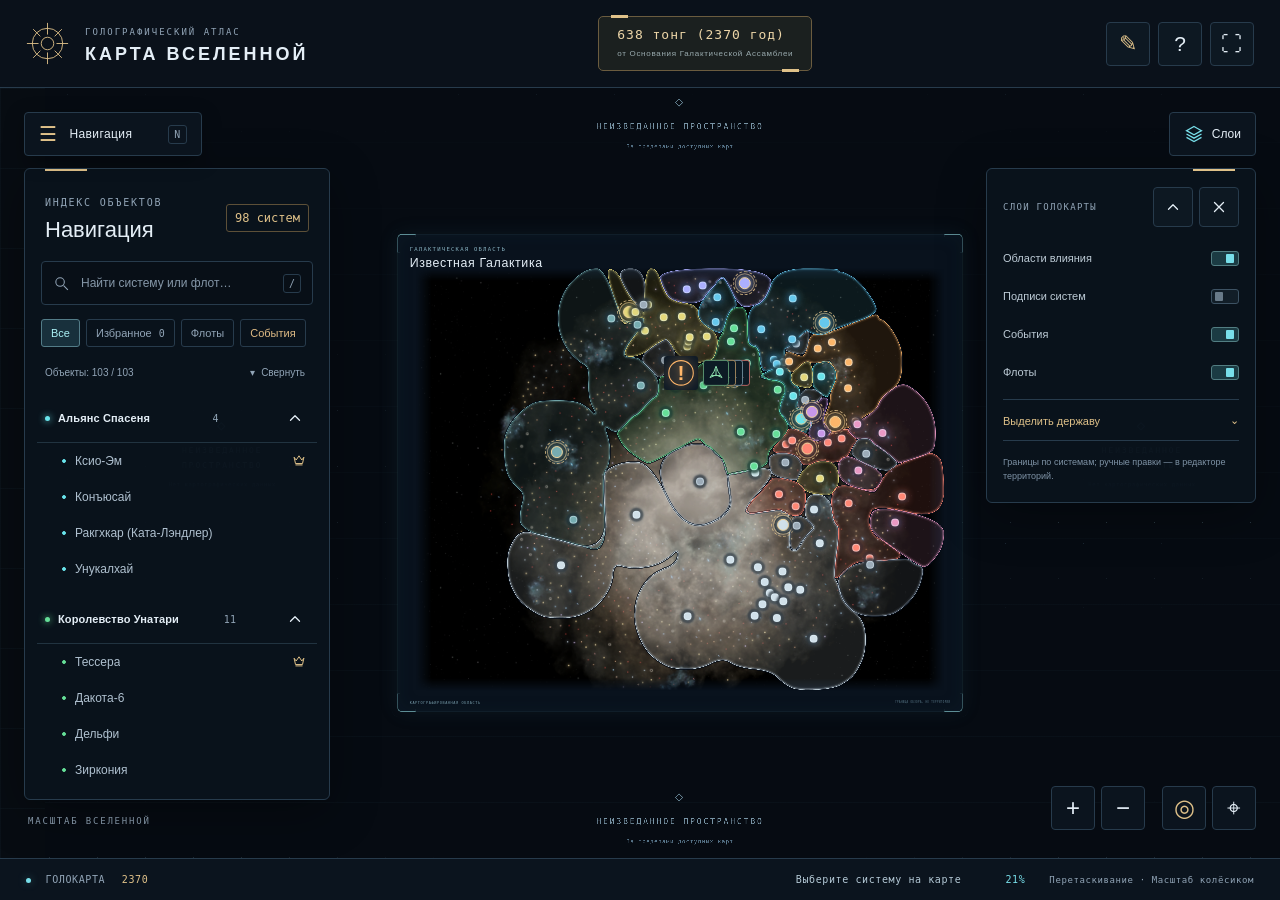
==== commit 5eaa60f1: "Версия 30" ====
--- a/index.html
+++ b/index.html
@@ -1,6 +1,6 @@
 <!DOCTYPE html>
 
-<html lang="ru"><head><meta charset="utf-8"/><meta content="width=device-width,initial-scale=1" name="viewport"/><meta content="#080f17" name="theme-color"/><title>Карта Вселенной — Голокарта</title><link href="styles.css" rel="stylesheet"/><link href="universe.css" rel="stylesheet"/><link href="mobile.css" rel="stylesheet"/><link href="editor.css" rel="stylesheet"/><link href="cartographer.css" rel="stylesheet"/><link href="events.css" rel="stylesheet"/><link href="motion.css" rel="stylesheet"/><link href="refinements.css" rel="stylesheet"/><link href="dossier.css" rel="stylesheet"/><link href="battle.css" rel="stylesheet"/><link href="enhancements.css" rel="stylesheet"/><link href="polish.css" rel="stylesheet"/><link href="battle-report.css" rel="stylesheet"/><link href="rounds.css" rel="stylesheet"/><link href="combat-options.css" rel="stylesheet"/><link href="territories.css" rel="stylesheet"/><link href="panel-polish.css" rel="stylesheet"/><link href="system-objects.css" rel="stylesheet"/><link href="unified-ui.css" rel="stylesheet"/><link href="object-order.css" rel="stylesheet"/><link href="combined-editor.css" rel="stylesheet"/><link href="window-standards.css" rel="stylesheet"/><link href="final-layout.css" rel="stylesheet"/><link href="header-repair.css" rel="stylesheet"/><link href="sector-ui.css" rel="stylesheet"/></head>
+<html lang="ru"><head><meta charset="utf-8"/><meta content="width=device-width,initial-scale=1" name="viewport"/><meta content="#080f17" name="theme-color"/><title>Карта Вселенной — Голокарта</title><link href="styles.css" rel="stylesheet"/><link href="universe.css" rel="stylesheet"/><link href="mobile.css" rel="stylesheet"/><link href="editor.css" rel="stylesheet"/><link href="cartographer.css" rel="stylesheet"/><link href="events.css" rel="stylesheet"/><link href="motion.css" rel="stylesheet"/><link href="refinements.css" rel="stylesheet"/><link href="dossier.css" rel="stylesheet"/><link href="battle.css" rel="stylesheet"/><link href="enhancements.css" rel="stylesheet"/><link href="polish.css" rel="stylesheet"/><link href="battle-report.css" rel="stylesheet"/><link href="rounds.css" rel="stylesheet"/><link href="combat-options.css" rel="stylesheet"/><link href="territories.css" rel="stylesheet"/><link href="panel-polish.css" rel="stylesheet"/><link href="system-objects.css" rel="stylesheet"/><link href="unified-ui.css" rel="stylesheet"/><link href="object-order.css" rel="stylesheet"/><link href="combined-editor.css" rel="stylesheet"/><link href="window-standards.css" rel="stylesheet"/><link href="final-layout.css" rel="stylesheet"/><link href="header-repair.css" rel="stylesheet"/><link href="sector-ui.css" rel="stylesheet"/><link href="round-orders.css" rel="stylesheet"/><link href="battle-v30.css" rel="stylesheet"/><link href="window-v30.css" rel="stylesheet"/></head>
 <body>
 <header class="topbar"><div class="brand"><svg aria-hidden="true" viewbox="0 0 48 48"><circle cx="24" cy="24" r="17"></circle><circle cx="24" cy="24" r="7"></circle><path d="M24 1v13m0 20v13M1 24h13m20 0h13M8 8l8 8m16 16 8 8M8 40l8-8m16-16 8-8"></path></svg><div><span class="eyebrow">ГОЛОГРАФИЧЕСКИЙ АТЛАС</span><h1>КАРТА ВСЕЛЕННОЙ</h1></div></div><div class="era" id="era"></div><div class="toolbar-actions"><button aria-label="Локальный редактор" class="icon-btn" id="admin-toggle" title="Локальный редактор">✎</button><button aria-label="Управление и горячие клавиши" class="icon-btn" id="help-toggle" title="Управление и горячие клавиши">?</button><button aria-label="Полноэкранный режим" class="icon-btn" id="fullscreen" title="Полноэкранный режим">⛶</button></div></header>
 <main id="app">
@@ -14,6 +14,6 @@
 <div aria-label="Мобильное управление" id="mobile-dock"><button aria-controls="navigation" aria-expanded="false" aria-label="Навигация" id="mobile-nav"><span>☰</span>Объекты</button><button aria-controls="layers" aria-expanded="false" aria-label="Слои голокарты" id="mobile-layers"><span>▱</span>Слои</button><button aria-label="Досье выбранного объекта" disabled="" id="mobile-dossier"><span>◎</span>Досье</button><button aria-label="Показать галактику" id="mobile-home"><span>◉</span>Галактика</button><button aria-label="Обзор Вселенной" id="mobile-universe"><span>⌖</span>Вселенная</button></div></main>
 <dialog id="admin-dialog"><div class="dialog-head"><span class="eyebrow">КАРТОГРАФИЧЕСКИЙ ПУЛЬТ</span><button aria-label="Закрыть редактор" class="icon-btn" id="admin-close">×</button></div><p class="editor-warning">Черновик хранится только в этом браузере. Изменения станут общими после экспорта и загрузки на GitHub.</p><section id="editor-dashboard"><div class="editor-target"><div aria-hidden="true" class="target-reticle">◎</div><div><span class="eyebrow">ВЫБРАННЫЙ ОБЪЕКТ</span><h2 id="editor-selected-name"></h2><p id="editor-selected-type"></p></div></div><div class="editor-section-title">ОПЕРАЦИИ С ОБЪЕКТАМИ</div><div class="editor-grid"><button class="primary-btn" id="editor-new-system">＋ Создать систему</button><button class="primary-btn" id="editor-new-fleet">＋ Создать флот</button><button class="primary-btn" id="editor-new-event">◇ Создать событие</button><button class="primary-btn" id="editor-edit">✎ Редактировать досье</button><button class="primary-btn" id="editor-move">⌖ Перенести на карте</button><button class="primary-btn" hidden="" id="editor-battle">Провести сражение</button><button class="primary-btn" id="editor-delete">Удалить выбранный</button></div><div class="editor-section-title">ЧЕРНОВИК И ПУБЛИКАЦИЯ</div><p id="editor-status"></p><button class="primary-btn" id="editor-export">↓ Экспорт для GitHub Pages (.zip)</button><button class="primary-btn" id="editor-json">↓ Резервная копия (.json)</button><label class="import-label"><span>↑ ВОССТАНОВИТЬ ИЗ JSON</span><small>Нажмите, чтобы выбрать резервную копию</small><input accept="application/json,.json" aria-label="Выбрать резервную копию JSON" id="editor-import" type="file"/></label><button class="primary-btn" id="editor-reset">Отменить локальные изменения</button></section></dialog>
 <dialog id="object-dialog"><div class="dialog-head"><span class="eyebrow" id="object-form-title">НОВЫЙ ОБЪЕКТ</span><button aria-label="Закрыть форму" class="icon-btn" id="object-close">×</button></div><form id="object-form"><div class="editor-section-title">ИДЕНТИФИКАЦИЯ И ДОСЬЕ</div><label>Название<input id="object-name" maxlength="160" required=""/></label><label id="short-description-field">Краткое описание для наведения<textarea id="object-short-description" maxlength="600" rows="2"></textarea></label><label>Описание<textarea id="object-description" maxlength="20000" rows="5"></textarea></label><div id="system-fields"><div class="editor-section-title">ПОЛОЖЕНИЕ И ПРИНАДЛЕЖНОСТЬ</div><label>Принадлежность<select id="object-group"></select></label><div class="editor-grid"><label>X<input id="object-x" max="2559" min="0" required="" step="1" type="number"/></label><label>Y<input id="object-y" max="2047" min="0" required="" step="1" type="number"/></label></div><button class="primary-btn" id="object-pick" type="button">⌖ Выбрать место на карте</button><label id="event-type-field">Тип события<select id="object-event-type"><option value="information">Информационное</option><option value="combat">Боевое</option></select></label><label hidden="" id="event-color-field">Цвет события<input id="object-event-color" type="color" value="#ffb66a"/></label><label class="check-label"><input id="object-capital" type="checkbox"/> Столичная система</label></div><div hidden="" id="fleet-fields"><div class="editor-section-title">ДИСЛОКАЦИЯ ФЛОТА</div><label>Размещение: система или событие<select id="object-system"></select></label><label>Принадлежность флота<select id="object-fleet-group"></select></label><label>Цвет флота<input id="object-fleet-color" type="color" value="#a8dce7"/></label><div class="editor-section-title">ХАРАКТЕРИСТИКИ КАЖДОГО КОРАБЛЯ</div><div class="editor-grid"><label>Численность<input id="fleet-count" max="500" min="0" required="" type="number" value="10"/></label><label>HP корабля<input id="fleet-hp" max="100" min="1" required="" type="number" value="3"/></label><label>Атака: минимум<input id="fleet-attackMin" max="1000" min="0" required="" type="number" value="5"/></label><label>Атака: максимум<input id="fleet-attackMax" max="1000" min="0" required="" type="number" value="20"/></label><label>Защита: минимум<input id="fleet-defenseMin" max="1000" min="0" required="" type="number" value="5"/></label><label>Защита: максимум<input id="fleet-defenseMax" max="1000" min="0" required="" type="number" value="20"/></label></div><label>Тип флота<select id="object-fleet-type"><option value="satellite-ally">Флот Альянса</option><option value="satellite-Friend">Союзный флот</option><option value="satellite-Neutral">Нейтральный флот</option><option value="satellite-enemy">Флот противника</option></select></label></div><p id="object-error" role="alert"></p><button class="primary-btn" id="object-save">Сохранить в черновик</button></form></dialog>
-<div hidden="" id="pick-banner">Выберите точку на карте <button id="pick-cancel">Отмена</button></div><dialog id="battle-dialog"><header class="battle-header"><div><span class="eyebrow">ТАКТИЧЕСКИЙ СИМУЛЯТОР</span><h2 id="battle-title"></h2></div><button aria-label="Закрыть симулятор" class="icon-btn" id="battle-close">×</button></header><p class="battle-rule">Корабль — отдельный юнит. Атака выше защиты или подтверждённый крит: −1 HP. Победитель определяется по доле оставшегося HP.</p><section id="battle-setup"><div class="battle-options"><label><input checked="" id="battle-crits" type="checkbox"/> Подтверждаемые криты</label><label><input id="battle-split-multi" type="checkbox"/> Мультиатаки отдельными ходами</label><button class="primary-btn" id="battle-help-toggle">? Помощь по бою</button></div><div class="battle-controls"><label>Раунды<input id="battle-rounds" max="100" min="1" type="number" value="10"/></label><button class="primary-btn" id="battle-add-side">＋ Сторона конфликта</button><button class="primary-btn" id="battle-start">⚔ Начать сражение</button></div><div class="battle-layout"><aside><span class="eyebrow">ДОСТУПНЫЕ ФЛОТЫ</span><p class="battle-help">Перетащите флот на сторону. На телефоне выберите сторону в карточке флота.</p><div id="battle-pool"></div></aside><div id="battle-sides"></div></div></section><section hidden="" id="battle-playback"><div class="battle-progress"><span id="battle-round-status"></span><button class="primary-btn" id="battle-skip">Показать итог</button></div><div hidden="" id="round-controls"><button class="primary-btn" id="round-prev">← Предыдущий</button><span id="round-selected"></span><button class="primary-btn" id="round-next">Следующий →</button><label>Ещё раундов<input id="round-extra" max="100" min="1" type="number" value="5"/></label><button class="primary-btn" id="round-extend">Продлить бой</button></div><canvas height="480" id="battle-canvas" width="1000"></canvas><div id="battle-scoreboard"></div><div id="battle-log"></div><button class="primary-btn" hidden="" id="battle-save">Сохранить итог в событии</button><button class="primary-btn" hidden="" id="battle-again">Вернуться к расстановке</button></section><p id="battle-error" role="alert"></p></dialog>
+<div hidden="" id="pick-banner">Выберите точку на карте <button id="pick-cancel">Отмена</button></div><dialog id="battle-dialog"><header class="battle-header"><div><span class="eyebrow">ТАКТИЧЕСКИЙ СИМУЛЯТОР</span><h2 id="battle-title"></h2></div><button aria-label="Закрыть симулятор" class="icon-btn" id="battle-close">×</button></header><p class="battle-rule">Корабль — отдельный юнит. Атака выше защиты или подтверждённый крит: −1 HP. Бой идёт до уничтожения или бегства остальных сторон.</p><section id="battle-setup"><div class="battle-options"><label><input checked="" id="battle-crits" type="checkbox"/> Подтверждаемые криты</label><label><input id="battle-split-multi" type="checkbox"/> Мультиатаки отдельными ходами</label><button class="primary-btn" id="battle-help-toggle">? Помощь по бою</button></div><div class="battle-controls"><label>Раунды<input id="battle-rounds" max="100" min="1" type="number" value="10"/></label><button class="primary-btn" id="battle-add-side">＋ Сторона конфликта</button><button class="primary-btn" id="battle-start">⚔ Начать сражение</button></div><div class="battle-layout"><aside><span class="eyebrow">ДОСТУПНЫЕ ФЛОТЫ</span><p class="battle-help">Перетащите флот на сторону. На телефоне выберите сторону в карточке флота.</p><div id="battle-pool"></div></aside><div id="battle-sides"></div></div></section><section hidden="" id="battle-playback"><div class="battle-progress"><span id="battle-round-status"></span><button class="primary-btn" id="battle-skip">Показать итог</button></div><div hidden="" id="round-controls"><button class="primary-btn" id="round-prev">← Предыдущий</button><span id="round-selected"></span><button class="primary-btn" id="round-next">Следующий →</button><label>Ещё раундов<input id="round-extra" max="100" min="1" type="number" value="5"/></label><button class="primary-btn" id="round-extend">Проиграть следующий раунд</button><button class="primary-btn" id="battle-full">Симулировать полное сражение</button></div><canvas height="480" id="battle-canvas" width="1000"></canvas><div id="battle-scoreboard"></div><div id="battle-log"></div><button class="primary-btn" hidden="" id="battle-save">Сохранить итог в событии</button><button class="primary-btn" hidden="" id="battle-again">Вернуться к расстановке</button></section><p id="battle-error" role="alert"></p></dialog>
 <dialog id="help"><div class="dialog-head"><span class="eyebrow">ПУЛЬТ УПРАВЛЕНИЯ</span><button aria-label="Закрыть справку" class="icon-btn" id="close-help">×</button></div><h2>Исследуйте галактику</h2><p>Перетаскивайте карту мышью или пальцем. Колёсико и жест двумя пальцами изменяют масштаб относительно курсора.</p><dl><dt><kbd>/</kbd></dt><dd>Поиск системы или флота</dd><dt><kbd>N</kbd></dt><dd>Скрыть / раскрыть навигацию</dd><dt><kbd>+</kbd> <kbd>−</kbd></dt><dd>Изменить масштаб</dd><dt><kbd>0</kbd></dt><dd>Обзор Вселенной</dd><dt><kbd>G</kbd></dt><dd>Показать Известную Галактику</dd><dt><kbd>Esc</kbd></dt><dd>Закрыть карточку или справку</dd></dl><p>Звезда сохраняет объект в избранном на этом устройстве. Описание можно свернуть. Территории строятся по системам и корректируются кистью в редакторе границ.</p></dialog>
 <div hidden="" id="toast" role="status"></div><script id="galaxy-data" type="application/json">{"systems": [{"id": 5, "name": "Дельфи", "titleHtml": "Дельфи", "shortDescription": "", "description": "Ранее - приграничная система Королевства Унатари на территории Зеленого Дома. На планете Пираксис располагалось посольство Роя Мелиафатов. В ходе ожесточенных боев система, как и весь сектор, была вновь включена в состав Королевства силами Великой Армады.", "descriptionHtml": "Ранее - приграничная система Королевства Унатари на территории Зеленого Дома. На планете Пираксис располагалось посольство Роя Мелиафатов. В ходе ожесточенных боев система, как и весь сектор, была вновь включена в состав Королевства силами Великой Армады.", "x": 1254, "y": 564, "group": "Унатари", "order": null}, {"id": 6, "name": "Нижний фронт", "titleHtml": "Нижний фронт", "shortDescription": "", "description": "Второй и менее спокойный фронт Зетта-Унатарского театра войны - южное направление Зетта-Унатарского театра войны. Силы фронта сдерживают противника и обеспечивают устойчивость общего наступления Великой Армады.", "descriptionHtml": "Второй и менее спокойный фронт Зетта-Унатарского театра войны - южное направление Зетта-Унатарского театра войны. Силы фронта сдерживают противника и обеспечивают устойчивость общего наступления Великой Армады.", "x": 1205, "y": 695, "group": "Унатари", "order": "last:2"}, {"id": 23, "name": "Сектор Лунт", "titleHtml": "Сектор Лунт", "shortDescription": "", "description": "По итогам саммита между четырьмя членами Альянса Спасения сектор был передан Рою Мелиафатов. В настоящее время продолжается установленный соглашением \"срок эвакуации\". По мере его завершения оставшиеся силы и структуры прежних владельцев должны успеть покинуть регион, а сам сектор постепенно переходит под полный контроль Роя Мелиафатов.", "descriptionHtml": "По итогам саммита между четырьмя членами Альянса Спасения сектор был передан Рою Мелиафатов. В настоящее время продолжается установленный соглашением \"срок эвакуации\". По мере его завершения оставшиеся силы и структуры прежних владельцев должны успеть покинуть регион, а сам сектор постепенно переходит под полный контроль Роя Мелиафатов.", "x": 1283, "y": 227, "group": "Мелиафаты", "order": null}, {"id": 24, "name": "Кхал'нушу", "titleHtml": "Кхал'нушу", "shortDescription": "", "description": "Один из важнейших производственных миров Роя. Здесь сосредоточены комплексы, задействованные в создании и подготовке новых материнских кораблей. Помимо прочего, сюда переселены беженцы из Рабджанхотипбара - родного мира кхаллов.", "descriptionHtml": "Один из важнейших производственных миров Роя. Здесь сосредоточены комплексы, задействованные в создании и подготовке новых материнских кораблей. Помимо прочего, сюда переселены беженцы из Рабджанхотипбара - родного мира кхаллов.", "x": 1404, "y": 324, "group": "Мелиафаты", "order": null}, {"id": 25, "name": "Футукх", "titleHtml": "Футукх", "shortDescription": "", "description": "Мир Роя Мелиафатов, находящийся в процессе масштабного терраформирования. Местная биосфера постепенно преобразуется под потребности Роя.", "descriptionHtml": "Мир Роя Мелиафатов, находящийся в процессе масштабного терраформирования. Местная биосфера постепенно преобразуется под потребности Роя.", "x": 1195, "y": 231, "group": "Мелиафаты", "order": null}, {"id": 26, "name": "Сахафа", "titleHtml": "Сахафа", "shortDescription": "", "description": "Родной мир одноименной расы. Оккупирована и терраформирована силами Роя Мелиафатов.", "descriptionHtml": "Родной мир одноименной расы. Оккупирована и терраформирована силами Роя Мелиафатов.", "x": 1309, "y": 373, "group": "Мелиафаты", "order": null}, {"id": 27, "name": "Рокс II", "titleHtml": "Рокс II", "shortDescription": "", "description": "Звёздная система, ещё недавно славившаяся лунами с уникальными климатами и сложными экосистемами. В прошлом - идеальное место для отдыха. Но с тех пор, как прошло терраформирование, её былое очарование угасло.", "descriptionHtml": "Звёздная система, ещё недавно славившаяся лунами с уникальными климатами и сложными экосистемами. В прошлом - идеальное место для отдыха. Но с тех пор, как прошло терраформирование, её былое очарование угасло.", "x": 1315, "y": 349, "group": "Мелиафаты", "order": null}, {"id": 28, "name": "Веридиан", "titleHtml": "Веридиан", "shortDescription": "", "description": "Когда-то - тропический мир с гармонично встроенным в него мегаполисом, крупнейшим в Катонском Союзе. Сейчас он всё ещё переживает этап терраформирования, медленно теряя остатки своей природной красоты.", "descriptionHtml": "Когда-то - тропический мир с гармонично встроенным в него мегаполисом, крупнейшим в Катонском Союзе. Сейчас он всё ещё переживает этап терраформирования, медленно теряя остатки своей природной красоты.", "x": 1321, "y": 328, "group": "Мелиафаты", "order": null}, {"id": 29, "name": "Шаа'Нуурткгхск", "titleHtml": "Шаа'Нуурткгхск", "shortDescription": "", "description": "Один из ключевых участков Мелиафатского фронта. Система подвергается масштабной атаке Зеттов, поддерживаемой присутствием материнского корабля и многочисленных подчинённых ему боевых единиц.", "descriptionHtml": "Один из ключевых участков Мелиафатского фронта. Система подвергается масштабной атаке Зеттов, поддерживаемой присутствием материнского корабля и многочисленных подчинённых ему боевых единиц.", "x": 1104, "y": 297, "group": "Мелиафаты", "order": null}, {"id": 30, "name": "Альзирр", "titleHtml": "Альзирр", "shortDescription": "", "description": "Родная система Кетрафагов - объединителей инсектоидных рас и фактических создателей Роя Мелиафатов. На данный момент находится под непрерывным натиском бесконечно прибывающих сил Зеттов. В ответ Рой бросает в бой новорождённые корабли и стягивает подкрепления из других секторов.", "descriptionHtml": "Родная система Кетрафагов - объединителей инсектоидных рас и фактических создателей Роя Мелиафатов. На данный момент находится под непрерывным натиском бесконечно прибывающих сил Зеттов. В ответ Рой бросает в бой новорождённые корабли и стягивает подкрепления из других секторов.", "x": 1027, "y": 206, "group": "Мелиафаты", "order": "0"}, {"id": 31, "name": "Арба", "titleHtml": "Арба", "shortDescription": "", "description": "Когда-то была миром арбаринцев - гуманоидной расы, населявшей океаны, зелёные леса и прибрежные города. Когда-то \"живой\" мир, ныне полностью поглощён песками после терраформирования Роем. Во время войны используется как место сбора командующих особей, где хранятся уцелевшие корабли-матки. Отсюда Рой отправляет флотилии на периферию.", "descriptionHtml": "Когда-то была миром арбаринцев - гуманоидной расы, населявшей океаны, зелёные леса и прибрежные города. Когда-то \"живой\" мир, ныне полностью поглощён песками после терраформирования Роем. Во время войны используется как место сбора командующих особей, где хранятся уцелевшие корабли-матки. Отсюда Рой отправляет флотилии на периферию.", "x": 1058, "y": 206, "group": "Мелиафаты", "order": null}, {"id": 32, "name": "Таиб", "titleHtml": "Таиб", "shortDescription": "", "description": "Система являлось отправным пунктом для экспедиции Катонского Союза на Ши. Не представляет особой ценности, имеет два стандартных планетоида.", "descriptionHtml": "Система являлось отправным пунктом для экспедиции Катонского Союза на Ши. Не представляет особой ценности, имеет два стандартных планетоида.", "x": 1119, "y": 170, "group": "Мелиафаты", "order": null}, {"id": 33, "name": "Ши (Ката-Кронос)", "titleHtml": "Ши (Ката-Кронос)", "shortDescription": "", "description": "Отправленная в эту систему экспедиция Кетрафагов пропала без вести. Повторные попытки Роя Мелиафатов отправить сюда корабли для экспании заканчивались с тем же результатом.", "descriptionHtml": "Отправленная в эту систему экспедиция Кетрафагов пропала без вести. Повторные попытки Роя Мелиафатов отправить сюда корабли для экспании заканчивались с тем же результатом.", "x": 1097, "y": 170, "group": "Нейтраные", "order": null}, {"id": 34, "name": "Иллмеакаааах", "titleHtml": "Иллмеакаааах", "shortDescription": "", "description": "Фронтовая система Роя, находящаяся под постоянным натиском Зеттов. В системе зафиксирован материнский корабль противника, вокруг которого сосредоточены основные силы вторжения.", "descriptionHtml": "Фронтовая система Роя, находящаяся под постоянным натиском Зеттов. В системе зафиксирован материнский корабль противника, вокруг которого сосредоточены основные силы вторжения.", "x": 1202, "y": 440, "group": "Нейтраные", "order": null}, {"id": 36, "name": "Шстр-стр", "titleHtml": "Шстр-стр", "shortDescription": "", "description": "Столичная система некогда великой межагалактической Империи инсектоидной расы - Шанкэрашмимашишипши'наш. Прародителей рас Роя Мелиафатов.", "descriptionHtml": "Столичная система некогда великой межагалактической Империи инсектоидной расы - Шанкэрашмимашишипши'наш. Прародителей рас Роя Мелиафатов.", "x": 941, "y": 237, "group": "Зетты", "order": null}, {"id": 37, "name": "S-sh-s-s-s", "titleHtml": "S-sh-s-s-s", "shortDescription": "", "description": "Являлось самой густонаселенной системой, с десятком тераформированных планет. По неофициальным данным в одной лишь этой системе проживало и находилось в анабиозе около десяти миллиардов боевых инсектоидов, без учёта представителей других классов.", "descriptionHtml": "Являлось самой густонаселенной системой, с десятком тераформированных планет. По неофициальным данным в одной лишь этой системе проживало и находилось в анабиозе около десяти миллиардов боевых инсектоидов, без учёта представителей других классов.", "x": 1084, "y": 562, "group": "Зетты", "order": null}, {"id": 38, "name": "Ктулх'Мак'шурх ", "titleHtml": "Ктулх'Мак'шурх ", "shortDescription": "", "description": "В прошлом  особо густонаселённая система из двух обитаемых миров. Здесь располагались основные центры создания мажар-каниров - метисов, предназначенных для последующей интеграции в Галактическое Сообщество.", "descriptionHtml": "В прошлом  особо густонаселённая система из двух обитаемых миров. Здесь располагались основные центры создания мажар-каниров - метисов, предназначенных для последующей интеграции в Галактическое Сообщество.", "x": 1267, "y": 494, "group": "Зетты", "order": null}, {"id": 54, "name": "Солус", "titleHtml": "Солус", "shortDescription": "", "description": "Приграничная система с двумя крупными планетами-шахтами - Дайдгых и Маззакт. Административным центром системы некогда являлся спутник Маззакта - Хай'Кугх, уничтоженный в результате орбитальной бомбардировки. После окончания войны \"ста тонгов\" разрушенная инфраструктура системы была полностью восстановлена. Позднее Маззакт восстал против власти Империи, однако мятеж был подавлен. Сейчас система вновь находится под властью Регента, а работа шахт постепенно восстанавливается.", "descriptionHtml": "Приграничная система с двумя крупными планетами-шахтами - Дайдгых и Маззакт. Административным центром системы некогда являлся спутник Маззакта - Хай'Кугх, уничтоженный в результате орбитальной бомбардировки. После окончания войны \"ста тонгов\" разрушенная инфраструктура системы была полностью восстановлена. Позднее Маззакт восстал против власти Империи, однако мятеж был подавлен. Сейчас система вновь находится под властью Регента, а работа шахт постепенно восстанавливается.", "x": 1788, "y": 847, "group": "Гэкхо", "order": null}, {"id": 55, "name": "Ордан", "titleHtml": "Ордан", "shortDescription": "", "description": "Пограничная система с развитой сетью военных станций и ретрансляторов. Через неё проходят основные маршруты снабжения местных имперских сил, что делает его важным транспортным узлом региона. Охраняется Легионом Бесстрашных.", "descriptionHtml": "Пограничная система с развитой сетью военных станций и ретрансляторов. Через неё проходят основные маршруты снабжения местных имперских сил, что делает его важным транспортным узлом региона. Охраняется Легионом Бесстрашных.", "x": 1818, "y": 829, "group": "Гэкхо", "order": null}, {"id": 57, "name": "Кал'Наар", "titleHtml": "Кал'Наар", "shortDescription": "", "description": "Густонаселённый аграрно-промышленный регион, обеспечивающий продовольствием и сырьём весь сектор Тар'Наал. На орбите главного мира расположены крупные транспортные терминалы и склады Империи. С 638 тонга дворец префекта на планете Джабадун преобразован во временную столицу, где сосредоточены уцелевшие структуры Императориуса.", "descriptionHtml": "Густонаселённый аграрно-промышленный регион, обеспечивающий продовольствием и сырьём весь сектор Тар'Наал. На орбите главного мира расположены крупные транспортные терминалы и склады Империи. С 638 тонга дворец префекта на планете Джабадун преобразован во временную столицу, где сосредоточены уцелевшие структуры Императориуса.", "x": 1991, "y": 839, "group": "Гэкхо", "order": null}, {"id": 59, "name": "Бид'джу", "titleHtml": "Бид'джу", "shortDescription": "", "description": "Некогда важный транспортный узел, через который проходили маршруты между секторами Империи. На орбитах расположены крупные перевалочные станции и военные склады.", "descriptionHtml": "Некогда важный транспортный узел, через который проходили маршруты между секторами Империи. На орбитах расположены крупные перевалочные станции и военные склады.", "x": 2092, "y": 1133, "group": "Гэкхо", "order": null}, {"id": 60, "name": "Тарвен ", "titleHtml": "Тарвен ", "shortDescription": "", "description": "Крупный населённый регион с несколькими развитыми колониями. Система имеет собственные производственные мощности и служит одним из основных центров снабжения сектора Киф.", "descriptionHtml": "Крупный населённый регион с несколькими развитыми колониями. Система имеет собственные производственные мощности и служит одним из основных центров снабжения сектора Киф.", "x": 1835, "y": 1148, "group": "Гэкхо", "order": null}, {"id": 61, "name": "Арвек", "titleHtml": "Арвек", "shortDescription": "", "description": "Некогда находившаяся в глубине Империи система, после потери соседних территорий ставшая приграничной. На её территории спешно укрепляются планетарные гарнизоны и формируются новые оборонительные рубежи. Здесь сосредоточены силы единственного Женского Легиона.", "descriptionHtml": "Некогда находившаяся в глубине Империи система, после потери соседних территорий ставшая приграничной. На её территории спешно укрепляются планетарные гарнизоны и формируются новые оборонительные рубежи. Здесь сосредоточены силы единственного Женского Легиона.", "x": 1754, "y": 1090, "group": "Гэкхо", "order": null}, {"id": 67, "name": "Либерн", "titleHtml": "Либерн", "shortDescription": "", "description": "Находится под контролем повстанцев. Именно здесь некогда была сформирована крупнейшая ячейка Анти-Имперской Коалиции, впоследствии ставшая основой движения, ныне известного как Либерио.", "descriptionHtml": "Находится под контролем повстанцев. Именно здесь некогда была сформирована крупнейшая ячейка Анти-Имперской Коалиции, впоследствии ставшая основой движения, ныне известного как Либерио.", "x": 2317, "y": 1227, "group": "Либерио", "order": null}, {"id": 68, "name": "Меридий", "titleHtml": "Меридий", "shortDescription": "", "description": "Один из центров сопротивления имперских лоялистов в секторе Эйден, отказавшихся признать власть Регента. В основном, оборону ведут планетарные армии, остатки местных гарнизонов и самостоятельно сформированные системные войска, продолжающие сражаться во имя Императора.", "descriptionHtml": "Один из центров сопротивления имперских лоялистов в секторе Эйден, отказавшихся признать власть Регента. В основном, оборону ведут планетарные армии, остатки местных гарнизонов и самостоятельно сформированные системные войска, продолжающие сражаться во имя Императора.", "x": 2351, "y": 1101, "group": "Гэкхо", "order": null}, {"id": 69, "name": "Аур-Кастелл", "titleHtml": "Аур-Кастелл", "shortDescription": "", "description": "Система одного из последнего полностью лояльного сектора Кастелл, практически со всех сторон окружённый враждебными силами. Оборону системы и подступов к сектору удерживает Легион Хранителей, превративший Аур-Кастелл в главный оплот Империи в регионе.", "descriptionHtml": "Система одного из последнего полностью лояльного сектора Кастелл, практически со всех сторон окружённый враждебными силами. Оборону системы и подступов к сектору удерживает Легион Хранителей, превративший Аур-Кастелл в главный оплот Империи в регионе.", "x": 2194, "y": 1400, "group": "Гэкхо", "order": null}, {"id": 70, "name": "Вар-Керрон", "titleHtml": "Вар-Керрон", "shortDescription": "", "description": "Промышленное сердце сектора и один из важнейших центров военного кораблестроения. Орбитальное пространство Вар-Керрона заполнено верфями, ремонтными доками и производственными комплексами, обеспечивающими остатки имперских сил кораблями и снабжением.", "descriptionHtml": "Промышленное сердце сектора и один из важнейших центров военного кораблестроения. Орбитальное пространство Вар-Керрона заполнено верфями, ремонтными доками и производственными комплексами, обеспечивающими остатки имперских сил кораблями и снабжением.", "x": 2128, "y": 1349, "group": "Гэкхо", "order": null}, {"id": 72, "name": "Неккар", "titleHtml": "Неккар", "shortDescription": "", "description": "Система Неккар являлось родиной расы кристаллидов. Эта система освещалось сравнительно молодой крупной звёздой Зион, излучавшей белый или бело-голубой цвет, которая и погубила всю систему.", "descriptionHtml": "Система Неккар являлось родиной расы кристаллидов. Эта система освещалось сравнительно молодой крупной звёздой Зион, излучавшей белый или бело-голубой цвет, которая и погубила всю систему.", "x": 2196, "y": 1432, "group": "Нейтраные", "order": null}, {"id": 73, "name": "Принцепс", "titleHtml": "Принцепс", "shortDescription": "", "description": "Родная система Лемнов, со столичной планетой Ситула, имеющий также четыре обитаемых спутника-заповедника, чьи орбиты проходит по диагонали.", "descriptionHtml": "Родная система Лемнов, со столичной планетой Ситула, имеющий также четыре обитаемых спутника-заповедника, чьи орбиты проходит по диагонали.", "x": 1952, "y": 1327, "group": "Ювианцы", "order": null}, {"id": 74, "name": "Фаарк V", "titleHtml": "Фаарк V", "shortDescription": "", "description": "Важнейший логистический и военно-промышленный узел Империи Гэк'хо. В ходе второй волны Наступления БЮИ стал местом одного из наиболее кровопролитных сражений войны. Несмотря на сопротивление шести Легионов, оборона планеты была сокрушена. В сражении погибла двое Протекторов, а сама система перешла под контроль БЮИ.", "descriptionHtml": "Важнейший логистический и военно-промышленный узел Империи Гэк'хо. В ходе второй волны Наступления БЮИ стал местом одного из наиболее кровопролитных сражений войны. Несмотря на сопротивление шести Легионов, оборона планеты была сокрушена. В сражении погибла двое Протекторов, а сама система перешла под контроль БЮИ.", "x": 1924, "y": 1164, "group": "Ювианцы", "order": null}, {"id": 75, "name": "Ядро (Ката-Марин)", "titleHtml": "Ядро (Ката-Марин)", "shortDescription": "", "description": "Некогда - сердце и столица Империи Гэк'хо, покрытая величественными шпилями, устремлёнными к солнцу. Над ними возвышался \"Никагхарри Тег’хэк\" - Кристальный Дворец, резиденция Императора, охраняемая преторианцами и механическими воинами, питаемыми энергией кристаллов.\nВ 638 тонге система была захвачена Бесконечной Ювианской Империей в ходе ожесточённого сражения, стоившего Империи Гэк'хо значительной части её сил.", "descriptionHtml": "Некогда - сердце и столица Империи Гэк'хо, покрытая величественными шпилями, устремлёнными к солнцу. Над ними возвышался \"Никагхарри Тег’хэк\" - Кристальный Дворец, резиденция Императора, охраняемая преторианцами и механическими воинами, питаемыми энергией кристаллов.\nВ 638 тонге система была захвачена Бесконечной Ювианской Империей в ходе ожесточённого сражения, стоившего Империи Гэк'хо значительной части её сил.", "x": 1774, "y": 1238, "group": "Ювианцы", "order": "0"}, {"id": 76, "name": "Икония", "titleHtml": "Икония", "shortDescription": "", "description": "Наступательный бастион Бесконечной Ювианской Империи. В системе была зафиксирована действующая ювианская флотилия, состав и дальнейшие намерения которой остаются очевидными. Там формируется флот вторжения.", "descriptionHtml": "Наступательный бастион Бесконечной Ювианской Империи. В системе была зафиксирована действующая ювианская флотилия, состав и дальнейшие намерения которой остаются очевидными. Там формируется флот вторжения.", "x": 1639, "y": 985, "group": "Ювианцы", "order": null}, {"id": 77, "name": "D8721", "titleHtml": "D8721", "shortDescription": "", "description": "Имеет планетоид с руинами военной база Ювианской Империи «Омикрон», оставленная в ходе конфликта с Обаугами. Охранная система базы стала причиной возникновения нестабильных гравитационных волн, которые выводили технику из строя, также активируя пространственные сингулярности,  реагирующих на движение, аннигилирующих нарушителей. База была уничтожена по приказу ценутриона Ахэвуса. Империя вела добычу хаззалита в данной системе.", "descriptionHtml": "Имеет планетоид с руинами военной база Ювианской Империи «Омикрон», оставленная в ходе конфликта с Обаугами. Охранная система базы стала причиной возникновения нестабильных гравитационных волн, которые выводили технику из строя, также активируя пространственные сингулярности,  реагирующих на движение, аннигилирующих нарушителей. База была уничтожена по приказу ценутриона Ахэвуса. Империя вела добычу хаззалита в данной системе.", "x": 1518, "y": 1407, "group": "Ювианцы", "order": null}, {"id": 78, "name": "\nАцид\n", "titleHtml": "\n\u003ca href=\"https://discordapp.com/channels/754063621595594855/805220926777327686/805221014316646401\" target=\"_blank\">Ацид\u003c/a>\n", "shortDescription": "", "description": "Крупная система располагающая тремя светилами, кружащими на некотором расстоянии  друг от друга. На орбитах звезд разместилось двадцать три планеты, большая часть из которых представляют из себя выжженные, непригодные для жизни и работ, массивы, лишенные всяких ресурсов.", "descriptionHtml": "Крупная система располагающая тремя светилами, кружащими на некотором расстоянии  друг от друга. На орбитах звезд разместилось двадцать три планеты, большая часть из которых представляют из себя выжженные, непригодные для жизни и работ, массивы, лишенные всяких ресурсов.", "x": 1771, "y": 1464, "group": "Ювианцы", "order": null}, {"id": 79, "name": "\nАракис\n", "titleHtml": "\n\u003ca href=\"https://discordapp.com/channels/754063621595594855/804141713496473660/805220789523578910\" target=\"_blank\">Аракис\u003c/a>\n", "shortDescription": "", "description": "Единственная планета в системе. На планете обнаружены невероятно ценные специи, которые просто значительно воздействуют на вкусовые рецепторы, даже щепотка их способна поразить и оставить ощущение настоящего наркотика. На планете имеются руины Ювианцев. Родина Диатонитов", "descriptionHtml": "Единственная планета в системе. На планете обнаружены невероятно ценные специи, которые просто значительно воздействуют на вкусовые рецепторы, даже щепотка их способна поразить и оставить ощущение настоящего наркотика. На планете имеются руины Ювианцев. Родина Диатонитов", "x": 1857, "y": 1553, "group": "Ювианцы", "order": null}, {"id": 80, "name": "Вольф 359", "titleHtml": "Вольф 359", "shortDescription": "", "description": "Звёздная система на информационной границе Солнечной системы - дальнейшая из изученных. Известно, что её звезда достаточно нестабильна, а шесть планет вокруг неё богаты космическими металлами - платиной и золотом.", "descriptionHtml": "Звёздная система на информационной границе Солнечной системы - дальнейшая из изученных. Известно, что её звезда достаточно нестабильна, а шесть планет вокруг неё богаты космическими металлами - платиной и золотом.", "x": 1652, "y": 1443, "group": "Ювианцы", "order": null}, {"id": 81, "name": "\nB98022\n", "titleHtml": "\n\u003ca href=\"https://discord.com/channels/754063621595594855/774381136439672872/775455454150524958\" target=\"_blank\">B98022\u003c/a>\n", "shortDescription": "", "description": "Она же система Звезда Барнарда. Имеет крохотное светило, размером уступающим Земному Солнцу на целых девяносто процентов.", "descriptionHtml": "Она же система Звезда Барнарда. Имеет крохотное светило, размером уступающим Земному Солнцу на целых девяносто процентов.", "x": 1685, "y": 1515, "group": "Ювианцы", "order": null}, {"id": 82, "name": "\nБордер\n", "titleHtml": "\n\u003ca href=\"https://discord.com/channels/754063621595594855/794935925931114526/794939989421981707\" target=\"_blank\">Бордер\u003c/a>\n", "shortDescription": "", "description": "Крохотная система, которая при этом имеет светило средних размеров, на орбите которого крутится сразу 7 планет и около сорока спутников на них.", "descriptionHtml": "Крохотная система, которая при этом имеет светило средних размеров, на орбите которого крутится сразу 7 планет и около сорока спутников на них.", "x": 1799, "y": 1541, "group": "Ювианцы", "order": null}, {"id": 83, "name": "Альфа Центавра", "titleHtml": "Альфа Центавра", "shortDescription": "", "description": "Тройная звёздная система в созвездии Центавра, ближайшая к Солнечной. Два светила которой расположены максимально близко, а третье, красный карлик, находится в стадии затухания. На сложной орбите двойной звезды располагается три планеты.", "descriptionHtml": "Тройная звёздная система в созвездии Центавра, ближайшая к Солнечной. Два светила которой расположены максимально близко, а третье, красный карлик, находится в стадии затухания. На сложной орбите двойной звезды располагается три планеты.", "x": 1710, "y": 1568, "group": "Ювианцы", "order": null}, {"id": 84, "name": "Солнечная Система", "titleHtml": "Солнечная Система", "shortDescription": "", "description": "Родина современной человеческой расы.", "descriptionHtml": "Родина современной человеческой расы.", "x": 1734, "y": 1589, "group": "Ювианцы", "order": null}, {"id": 85, "name": "Цаметариум-1", "titleHtml": "Цаметариум-1", "shortDescription": "", "description": "Двойная звёздная система без крупных планет. Однако на орбите этих звёзд невообразимое количество крупных астероидов, богатых всевозможными ресурсами, в особенности для ядерного синтеза.", "descriptionHtml": "Двойная звёздная система без крупных планет. Однако на орбите этих звёзд невообразимое количество крупных астероидов, богатых всевозможными ресурсами, в особенности для ядерного синтеза.", "x": 1775, "y": 1609, "group": "Ювианцы", "order": null}, {"id": 86, "name": "Кадавр-3", "titleHtml": "Кадавр-3", "shortDescription": "", "description": "Красный карлик с двумя газовыми гигантами. Экспедиция рискованная, но есть основания считать, что один из гигантов - кладезь жидких металлов и минералов.", "descriptionHtml": "Красный карлик с двумя газовыми гигантами. Экспедиция рискованная, но есть основания считать, что один из гигантов - кладезь жидких металлов и минералов.", "x": 1674, "y": 1623, "group": "Ювианцы", "order": null}, {"id": 87, "name": "W08550714", "titleHtml": "W08550714", "shortDescription": "", "description": "Одна из наиболее приоритетных для изучения звёздных систем. На трёх крупных планетах обнаружена вода и многие ценные ресурсы, а звезда излучает минимум радиации. Также одна из планет потенциально пригодна для жизни.", "descriptionHtml": "Одна из наиболее приоритетных для изучения звёздных систем. На трёх крупных планетах обнаружена вода и многие ценные ресурсы, а звезда излучает минимум радиации. Также одна из планет потенциально пригодна для жизни.", "x": 1744, "y": 1690, "group": "Ювианцы", "order": null}, {"id": 88, "name": "Хаад-Мур'тан", "titleHtml": "Хаад-Мур'тан", "shortDescription": "", "description": "В этой системе Империя Гэк'Хо попала в тщательно подготовленную засаду. За один этот эпизод войны было уничтожено более 12 000 кораблей, включая два колосса и пять титанов.", "descriptionHtml": "В этой системе Империя Гэк'Хо попала в тщательно подготовленную засаду. За один этот эпизод войны было уничтожено более 12 000 кораблей, включая два колосса и пять титанов.", "x": 1840, "y": 1242, "group": "Нейтраные", "order": null}, {"id": 89, "name": "Омега-6", "titleHtml": "Омега-6", "shortDescription": "", "description": "Здесь, по старой информации, была космическая верфь Ювианцев. Когда-то верфь обнаружить не удалось. Но на одном из планетоидов системы имелись залежи гисстита.", "descriptionHtml": "Здесь, по старой информации, была космическая верфь Ювианцев. Когда-то верфь обнаружить не удалось. Но на одном из планетоидов системы имелись залежи гисстита.", "x": 1922, "y": 1790, "group": "Ювианцы", "order": null}, {"id": 90, "name": "Хельхейм (Тандцит)", "titleHtml": "Хельхейм (Тандцит)", "shortDescription": "", "description": "Первая система и планета, занятая Свободным Человечеством. Имеет не представляющий интереса планетоид и одну планету, на которой располагается одноимённая база - захваченный оборонительный пост ювианцев. Использовался как плацдарм для операций команды Нагльфара. Был заброшен в связи с приходом Гэк'хо на соседние территории.", "descriptionHtml": "Первая система и планета, занятая Свободным Человечеством. Имеет не представляющий интереса планетоид и одну планету, на которой располагается одноимённая база - захваченный оборонительный пост ювианцев. Использовался как плацдарм для операций команды Нагльфара. Был заброшен в связи с приходом Гэк'хо на соседние территории.", "x": 1636, "y": 1679, "group": "Ювианцы", "order": null}, {"id": 91, "name": "Даламут", "titleHtml": "Даламут", "shortDescription": "", "description": "В прошлом система являлась плацдармом Союза Обаугских рас для наступления на территорию Бесконечной Ювианской Империи. Ныне на её планетах обнаружены немногочисленные руины древней сверхдержавы, а особый интерес представляет обитаемая и пригодная для полноценной жизни планета с обильными залежами гисстита. Местная разумная раса, сёятели, будучи потомками обаугов, находилась на стадии развития раннего средневековья до прибытия представителей Свободного Человечества.", "descriptionHtml": "В прошлом система являлась плацдармом Союза Обаугских рас для наступления на территорию Бесконечной Ювианской Империи. Ныне на её планетах обнаружены немногочисленные руины древней сверхдержавы, а особый интерес представляет обитаемая и пригодная для полноценной жизни планета с обильными залежами гисстита. Местная разумная раса, сёятели, будучи потомками обаугов, находилась на стадии развития раннего средневековья до прибытия представителей Свободного Человечества.", "x": 1311, "y": 1681, "group": "Ювианцы", "order": null}, {"id": 92, "name": "Ботейн", "titleHtml": "Ботейн", "shortDescription": "", "description": "Во времена Старой Эпохи - столичная система Союза Обаугских Рас.", "descriptionHtml": "Во времена Старой Эпохи - столичная система Союза Обаугских Рас.", "x": 1063, "y": 1189, "group": "Ювианцы", "order": null}, {"id": 93, "name": "Терминус", "titleHtml": "Терминус", "shortDescription": "", "description": "Во времена Старой Эпохи - столичная система Империи Цюгов.", "descriptionHtml": "Во времена Старой Эпохи - столичная система Империи Цюгов.", "x": 697, "y": 1434, "group": "Ювианцы", "order": null}, {"id": 94, "name": "ZET-0A1N", "titleHtml": "ZET-0A1N", "shortDescription": "", "description": "Ранее, последнее известное Ювианцам местоположение космической станции-верфи-фабрики Зеттов.", "descriptionHtml": "Ранее, последнее известное Ювианцам местоположение космической станции-верфи-фабрики Зеттов.", "x": 677, "y": 885, "group": "Зетты", "order": "0"}, {"id": 95, "name": "Ката-Дженон", "titleHtml": "Ката-Дженон", "shortDescription": "", "description": "Одна из Материнских планет древней расы Де'Мор. Её ядро состоит из чистой квантовой энергии. Фауна на этой планете представляет особую опасность, даже для подготовленной группы. Здесь также находится множество древних комплексов, что придает планете особый интерес.", "descriptionHtml": "Одна из Материнских планет древней расы Де'Мор. Её ядро состоит из чистой квантовой энергии. Фауна на этой планете представляет особую опасность, даже для подготовленной группы. Здесь также находится множество древних комплексов, что придает планете особый интерес.", "x": 757, "y": 1213, "group": "Зетты", "order": null}, {"id": 96, "name": "Ката-Вортекс", "titleHtml": "Ката-Вортекс", "shortDescription": "", "description": "Одна из Материнских планет древней расы Де'Мор в самом центре Галактики.", "descriptionHtml": "Одна из Материнских планет древней расы Де'Мор в самом центре Галактики.", "x": 1371, "y": 1028, "group": "Нейтраные", "order": null}, {"id": 97, "name": "Сектор Бальтер", "titleHtml": "Сектор Бальтер", "shortDescription": "", "description": "Регион Дикого Космоса, богатый природными ресурсами и обладающий выгодным стратегическим положением. На протяжении длительного времени являлся предметом территориального спора между Роем Мелиафатов, Империей Финисантов и Катонским Союзом. На данный момент сферы влияния в регионе разделены между двумя державами - Империей Финисантов и Роем Мелиафатов. Рой контролирует преимущественно пригодные для проживания миры, постепенно осваивая и заселяя их. Империя Финисантов, в свою очередь, использует подконтрольные территории сектора главным образом для добычи ресурсов.", "descriptionHtml": "Регион Дикого Космоса, богатый природными ресурсами и обладающий выгодным стратегическим положением. На протяжении длительного времени являлся предметом территориального спора между Роем Мелиафатов, Империей Финисантов и Катонским Союзом. На данный момент сферы влияния в регионе разделены между двумя державами - Империей Финисантов и Роем Мелиафатов. Рой контролирует преимущественно пригодные для проживания миры, постепенно осваивая и заселяя их. Империя Финисантов, в свою очередь, использует подконтрольные территории сектора главным образом для добычи ресурсов.", "x": 1307, "y": 96, "group": "Финисанты", "order": null}, {"id": 46, "name": "Уггс", "titleHtml": "Уггс", "shortDescription": "Система, захваченная Гримблейдом, впоследствии заражённая синим вирусом. ", "description": "Изначально - небольшая независимая космическая станция. Была захвачена в ходе Похода Гримблейда на Дикий Космос и впоследствии использовалась Косматой Лапой и подчинёнными ей прайдами как пункт заправки кораблей ториевой нефтью и пополнения запасов. Позднее станция подверглась заражению \"Синим Вирусом\", превратившим всех её обитателей в монстров.", "descriptionHtml": "Изначально - небольшая независимая космическая станция. Была захвачена в ходе Похода Гримблейда на Дикий Космос и впоследствии использовалась Косматой Лапой и подчинёнными ей прайдами как пункт заправки кораблей ториевой нефтью и пополнения запасов. Позднее станция подверглась заражению \"Синим Вирусом\", превратившим всех её обитателей в монстров.", "x": 1837, "y": 359, "group": "Нейтраные", "order": null}, {"id": 15, "name": "Аквиллон VI", "titleHtml": "Аквиллон VI", "shortDescription": "Водный мир, родная система акватонов. ", "description": "Токсичный водный мир с плотной атмосферой, ядовитой для всех известных высокоразвитых форм жизни. Родная планета акватонов.", "descriptionHtml": "Токсичный водный мир с плотной атмосферой, ядовитой для всех известных высокоразвитых форм жизни. Родная планета акватонов.", "x": 1818, "y": 338, "group": "Катонцы", "order": null}, {"id": 18, "name": "Фаразм", "titleHtml": "Фаразм", "shortDescription": "Маленькая, не слишком известная система.", "description": "Изолированная система с одной пригодной для жизни планетой. Идеальное убежище для тех, кто ищет уединение.", "descriptionHtml": "Изолированная система с одной пригодной для жизни планетой. Идеальное убежище для тех, кто ищет уединение.", "x": 1668, "y": 289, "group": "Катонцы", "order": null}, {"id": 11, "name": "Зиркония", "titleHtml": "Зиркония", "shortDescription": "Место расположения главной базы Аколитов. Бывшее. ", "description": "Необычная экзотическая система, известная своими огненными планетами и ледниковыми астероидами. На крупнейшей планете системы - Зирконии I - располагалась тайная база Аколитов, захваченная объединёнными силами Королевства Унатари и Альянса Спасения. В ходе операции база была самоуничтожена. На данный момент в системе размещён ограниченный контингент Красного Дома и представителей Ордена Косантаиров.", "descriptionHtml": "Необычная экзотическая система, известная своими огненными планетами и ледниковыми астероидами. На крупнейшей планете системы - Зирконии I - располагалась тайная база Аколитов, захваченная объединёнными силами Королевства Унатари и Альянса Спасения. В ходе операции база была самоуничтожена. На данный момент в системе размещён ограниченный контингент Красного Дома и представителей Ордена Косантаиров.", "x": 1536, "y": 284, "group": "Унатари", "order": null}, {"id": 22, "name": "Ранга", "titleHtml": "Ранга", "shortDescription": "Столица Империи Финисант. ", "description": "Находится в довольно отдаленном месте Свободного Пространства, окружена плотным кольцом как естественных, так и искусственных астероидов. Столичная система маленькой, но гордой и сильной державы - Империи Финисант.", "descriptionHtml": "Находится в довольно отдаленном месте Свободного Пространства, окружена плотным кольцом как естественных, так и искусственных астероидов. Столичная система маленькой, но гордой и сильной державы - Империи Финисант.", "x": 1588, "y": 66, "group": "Финисанты", "order": "0"}, {"id": 21, "name": "Малул (Ката-Набара)", "titleHtml": "Малул (Ката-Набара)", "shortDescription": "Планета с повреждённой атмосферой. Когда-то на ней находились деморские врата. ", "description": "Крепость и некогда главное пристанище космического пирата Хаса. Была захвачена силами Катонского Союза, однако вскоре подверглась неожиданной атаке ювианцев, прибывших через открывшийся портал. Позже была передана под контроль Империи Финисантов.", "descriptionHtml": "Крепость и некогда главное пристанище космического пирата Хаса. Была захвачена силами Катонского Союза, однако вскоре подверглась неожиданной атаке ювианцев, прибывших через открывшийся портал. Позже была передана под контроль Империи Финисантов.", "x": 1384, "y": 77, "group": "Финисанты", "order": null}, {"id": 20, "name": "Саккар", "titleHtml": "Саккар", "shortDescription": "Родная система чуваров. ", "description": "Родная система чувар - самого распространённого вида на территории \"Свободного Пространства\". Ранее вышла из состава Катонского Союза, однако впоследствии была возвращена и ныне входит в состав Катонской Федерации.", "descriptionHtml": "Родная система чувар - самого распространённого вида на территории \"Свободного Пространства\". Ранее вышла из состава Катонского Союза, однако впоследствии была возвращена и ныне входит в состав Катонской Федерации.", "x": 1455, "y": 134, "group": "Катонцы", "order": null}, {"id": 19, "name": "Эсмеральда", "titleHtml": "Эсмеральда", "shortDescription": "Одна из систем Катонской Федерации. ", "description": "Система, где силы Праксис впервые столкнулись с Катонским Союзом и проиграли в борьбе хитрости. Долгое время находилась под контролем Катонского Союза. После реорганизации Союза в Катонскую Федерацию вернулась в прежнюю сферу влияния, как и весь сектор Дорл.", "descriptionHtml": "Система, где силы Праксис впервые столкнулись с Катонским Союзом и проиграли в борьбе хитрости. Долгое время находилась под контролем Катонского Союза. После реорганизации Союза в Катонскую Федерацию вернулась в прежнюю сферу влияния, как и весь сектор Дорл.", "x": 1447, "y": 254, "group": "Катонцы", "order": null}, {"id": 14, "name": "Артензия", "titleHtml": "Артензия", "shortDescription": "Система с огромным астероидным поясом. Бывшая база пиратов Санктурии. ", "description": "Система, состоящая из огромного пояса астероидов, некогда служащего источником ресурсов и убежищем для космических пиратов Санктурии. Ныне контролируется Катонской Федерацией.", "descriptionHtml": "Система, состоящая из огромного пояса астероидов, некогда служащего источником ресурсов и убежищем для космических пиратов Санктурии. Ныне контролируется Катонской Федерацией.", "x": 1729, "y": 437, "group": "Катонцы", "order": null}, {"id": 12, "name": "Ноксар", "titleHtml": "Ноксар", "shortDescription": "Система-пустышка с малыми звёздными вратами. Очередное укрытие для тех, кто прячется. ", "description": "Система-пустышка с малыми звёздными вратами, ограничивающими перемещение судов крупнее линкора. Заброшенная и бесполезная для большинства - но не для тех, кто ищет укрытие.", "descriptionHtml": "Система-пустышка с малыми звёздными вратами, ограничивающими перемещение судов крупнее линкора. Заброшенная и бесполезная для большинства - но не для тех, кто ищет укрытие.", "x": 1774, "y": 450, "group": "Катонцы", "order": null}, {"id": 13, "name": "Триксион", "titleHtml": "Триксион", "shortDescription": "Система, отобранная у пиратов Санктурии.", "description": "Планета с благоприятным климатом и кислородом. Долгое время контролировалось пиратским государством – Санктурия. Ныне под контролем Катонской Федерации. ", "descriptionHtml": "Планета с благоприятным климатом и кислородом. Долгое время контролировалось пиратским государством – Санктурия. Ныне под контролем Катонской Федерации. ", "x": 1743, "y": 458, "group": "Катонцы", "order": null}, {"id": 98, "name": "Конъюсай", "titleHtml": "Конъюсай", "shortDescription": "Родина Юсетов и Сигма-Катарсиса. Водная, заражённая планета. ", "description": "Солнечный водный мир, населённый расой юсётов - антропоморфных амфибий. В 632 тонге именно отсюда началось распространение вируса \"Сигма Катарсис\" - высокопатогенной инфекции, позднее унёсшей миллиарды жизней по всей Галактике. Болезнь распространилась благодаря активной торговле с этим миром, включавшей поставки редких биогелей, органических реактивов и пищевых морских культур. После начала эпидемии Конъюсай был полностью изолирован от остальной Галактики. В 638 тонге прибывшие силы Альянса Спасения обнаружили, что цивилизация юсётов практически полностью вымерла, а вирус мутировал и образовал новый штамм, превращающий заболевших в агрессивных монстров. Система остаётся под строгим карантином, как и часть прибывшего сюда флота.", "descriptionHtml": "Солнечный водный мир, населённый расой юсётов - антропоморфных амфибий. В 632 тонге именно отсюда началось распространение вируса \"Сигма Катарсис\" - высокопатогенной инфекции, позднее унёсшей миллиарды жизней по всей Галактике. Болезнь распространилась благодаря активной торговле с этим миром, включавшей поставки редких биогелей, органических реактивов и пищевых морских культур. После начала эпидемии Конъюсай был полностью изолирован от остальной Галактики. В 638 тонге прибывшие силы Альянса Спасения обнаружили, что цивилизация юсётов практически полностью вымерла, а вирус мутировал и образовал новый штамм, превращающий заболевших в агрессивных монстров. Система остаётся под строгим карантином, как и часть прибывшего сюда флота.", "x": 1758, "y": 495, "group": "Альянс", "order": null}, {"id": 47, "name": "Вишуа", "titleHtml": "Вишуа", "shortDescription": "Планета-свалка. Вскоре будет родиной живого колосса. ", "description": "Некогда планета-свалка, куда свозились отходы со всей Известной Галактики, превратившие её поверхность в бескрайнее море мусора и загрязнений. Один из редчайших миров, пригодных для зарождения Материнского Корабля Роя Мелиафатов. В настоящее время планета подвергается масштабной биологической трансформации, постепенно поглощаясь растущим зародышем Материнского Корабля. По завершении этого процесса Вишуа окончательно прекратит своё существование как планета, отдав всю свою материю и ресурсы на рождение нового колосса Роя.", "descriptionHtml": "Некогда планета-свалка, куда свозились отходы со всей Известной Галактики, превратившие её поверхность в бескрайнее море мусора и загрязнений. Один из редчайших миров, пригодных для зарождения Материнского Корабля Роя Мелиафатов. В настоящее время планета подвергается масштабной биологической трансформации, постепенно поглощаясь растущим зародышем Материнского Корабля. По завершении этого процесса Вишуа окончательно прекратит своё существование как планета, отдав всю свою материю и ресурсы на рождение нового колосса Роя.", "x": 1876, "y": 522, "group": "Мелиафаты", "order": null}, {"id": 48, "name": "Унукалхай", "titleHtml": "Унукалхай", "shortDescription": "Бывшее место нахождение ювианской научной станции. ", "description": "Перекрёстная система, исторически находившаяся на пересечении сфер влияния трёх крупных держав - Королевства Унатари, Прайдов Можжи и Эфской Республики. Единственная планета системы, Сегин, длительное время являлась местом археологических изысканий. Основным населённым объектом служил торговый пост Фуку, где располагались экспедиции всех трёх держав. Другим значимым объектом системы являлась чёрная дыра \"Воющая Пасть\", на орбите которой находился ювианский исследовательский комплекс Виндемиатрикс. В 633 тонг в ходе внезапного наступления Бесконечной Ювианской Империи Унукалхай был захвачен. Находившиеся в системе флоты были уничтожены, после чего она оказалась отрезана от остальной Галактики.\nК концу 638 тонга силы Альянса Спасения провели операцию по возвращению Унукалхая. В ходе сражения впервые была применена модульная анти-варп установка, уничтожены находившийся в системе флот БЮИ и станцию Виндемиатрикс. Во время операции была спасена адмирал Зера Фасси, а на Сегине исследованы руины древней расы Ашшаров. Унукалхай также стал местом первой встречи сил Протекторов с Примархом Науки Бесконечной Ювианской Империи - Валтерией Ксар Неврак.", "descriptionHtml": "Перекрёстная система, исторически находившаяся на пересечении сфер влияния трёх крупных держав - Королевства Унатари, Прайдов Можжи и Эфской Республики. Единственная планета системы, Сегин, длительное время являлась местом археологических изысканий. Основным населённым объектом служил торговый пост Фуку, где располагались экспедиции всех трёх держав. Другим значимым объектом системы являлась чёрная дыра \"Воющая Пасть\", на орбите которой находился ювианский исследовательский комплекс Виндемиатрикс. В 633 тонг в ходе внезапного наступления Бесконечной Ювианской Империи Унукалхай был захвачен. Находившиеся в системе флоты были уничтожены, после чего она оказалась отрезана от остальной Галактики.\nК концу 638 тонга силы Альянса Спасения провели операцию по возвращению Унукалхая. В ходе сражения впервые была применена модульная анти-варп установка, уничтожены находившийся в системе флот БЮИ и станцию Виндемиатрикс. Во время операции была спасена адмирал Зера Фасси, а на Сегине исследованы руины древней расы Ашшаров. Унукалхай также стал местом первой встречи сил Протекторов с Примархом Науки Бесконечной Ювианской Империи - Валтерией Ксар Неврак.", "x": 1823, "y": 613, "group": "Альянс", "order": null}, {"id": 49, "name": "Ракгхкар (Ката-Лэндлер)", "titleHtml": "Ракгхкар (Ката-Лэндлер)", "shortDescription": "Планета с живым лесом деморского происхождения. Альянс получает там эллий. ", "description": "Лесной мир с высочайшими деревьями, которые считаются священными для местных обитателей, известных как рескары.\nНа планете долгое время существовал цветок элий. Как оказалось позже, он является источником лучшего на данный момент минерала, из которого возможно производить регенеративный медикамент для лечения практически любых ран и большинства болезней, существенно превосходящий широко используемую виту.\nТеперь из загадочного тумана, через одну из местных деревень, Альянс Спасения и остальная Галактика получают этот минерал. Поставки остаются ограниченными, а происхождение элия и природа самого тумана до сих пор остаются загадкой.", "descriptionHtml": "Лесной мир с высочайшими деревьями, которые считаются священными для местных обитателей, известных как рескары.\nНа планете долгое время существовал цветок элий. Как оказалось позже, он является источником лучшего на данный момент минерала, из которого возможно производить регенеративный медикамент для лечения практически любых ран и большинства болезней, существенно превосходящий широко используемую виту.\nТеперь из загадочного тумана, через одну из местных деревень, Альянс Спасения и остальная Галактика получают этот минерал. Поставки остаются ограниченными, а происхождение элия и природа самого тумана до сих пор остаются загадкой.", "x": 1959, "y": 518, "group": "Альянс", "order": null}, {"id": 40, "name": "Заргот", "titleHtml": "Заргот", "shortDescription": "Растительный мир с опасной фауной. Родина каджитов. ", "description": "Растительность и климат гармонируют с опасной, жестокой и беспощадной природой, заставляя каджинов оставаться начеку, чтобы самим не становиться добычей других хищников.", "descriptionHtml": "Растительность и климат гармонируют с опасной, жестокой и беспощадной природой, заставляя каджинов оставаться начеку, чтобы самим не становиться добычей других хищников.", "x": 1942, "y": 383, "group": "Можжи", "order": null}, {"id": 41, "name": "Эвертрейс", "titleHtml": "Эвертрейс", "shortDescription": "Миры, захваченные у катонцев пиратами можжи. ", "description": "Ещё не так давно система с множеством планет, населённых различными независимыми расами. Торговля и дипломатия процветали между мирами. Теперь всё изменилось. Система захвачена пиратами можжи. Большинство обитателей обращены в рабство и развезены по всей территории Косматой Лапы. Те, кто остались, работают на планетах, служа интересам захватчиков. Именно здесь пал флот вольного капитана Загатсу из Большой Семёрки.", "descriptionHtml": "Ещё не так давно система с множеством планет, населённых различными независимыми расами. Торговля и дипломатия процветали между мирами. Теперь всё изменилось. Система захвачена пиратами можжи. Большинство обитателей обращены в рабство и развезены по всей территории Косматой Лапы. Те, кто остались, работают на планетах, служа интересам захватчиков. Именно здесь пал флот вольного капитана Загатсу из Большой Семёрки.", "x": 2011, "y": 353, "group": "Можжи", "order": null}, {"id": 42, "name": "Чжоо", "titleHtml": "Чжоо", "shortDescription": "\"Столица\" Прайда Острого Когтя. ", "description": "Территория Прайда Острого Когтя - широко известных межгалактических воинов и ассасинов.", "descriptionHtml": "Территория Прайда Острого Когтя - широко известных межгалактических воинов и ассасинов.", "x": 2092, "y": 449, "group": "Можжи", "order": null}, {"id": 43, "name": "Фуруд", "titleHtml": "Фуруд", "shortDescription": "Место нахождения станции Игрополис. \"Столица\" Косматой Лапы. ", "description": "Подконтрольна Прайду Косматой Лапы - заядлым карточным игрокам, пиратам, содержателям широко известных можжских борделей и притонов. Здесь расположена самая густонаселённая космическая станция - Игрополис.\nПосле смерти Гримблейда коалицию под-прайдов Косматой Лапы возглавила хозяйка Игрополиса - Патрон. Утвердившись у власти, она очистила станцию от неугодных шпионов и прочих преступных элементов, которые не находились под её контролем. Игрополис остался средоточием азартных игр, контрабанды и порока, но теперь почти всё происходящее здесь так или иначе проходит под её бдительным надзоромГи.", "descriptionHtml": "Подконтрольна Прайду Косматой Лапы - заядлым карточным игрокам, пиратам, содержателям широко известных можжских борделей и притонов. Здесь расположена самая густонаселённая космическая станция - Игрополис.\nПосле смерти Гримблейда коалицию под-прайдов Косматой Лапы возглавила хозяйка Игрополиса - Патрон. Утвердившись у власти, она очистила станцию от неугодных шпионов и прочих преступных элементов, которые не находились под её контролем. Игрополис остался средоточием азартных игр, контрабанды и порока, но теперь почти всё происходящее здесь так или иначе проходит под её бдительным надзоромГи.", "x": 2089, "y": 575, "group": "Можжи", "order": null}, {"id": 44, "name": "Цеон", "titleHtml": "Цеон", "shortDescription": "Место нахождения станции Каа - столицы Первого прайда и главная святыня можжийского жречества.", "description": "Приграничная система с колоссальным синевидным светилом, вокруг которого нет ни одного планетоида. Пустое пространство Цеона нарушает лишь станция \"Каа\" - древняя вотчина Первого Прайда и священная обитель Жречества.\nВременное объединения всех 38 Прайдов пошло от начала Священного Можийского Похода. Некогда безмолвный Цеон заполнили тысячи кораблей, прибывающих со всех подконтрольных Прайдов территорий. К \"Каа\" стекаются паломники, воины и добровольцы, желающие увидеть Воплощение Великой Первой Самки и присоединиться к Походу.", "descriptionHtml": "Приграничная система с колоссальным синевидным светилом, вокруг которого нет ни одного планетоида. Пустое пространство Цеона нарушает лишь станция \"Каа\" - древняя вотчина Первого Прайда и священная обитель Жречества.\nВременное объединения всех 38 Прайдов пошло от начала Священного Можийского Похода. Некогда безмолвный Цеон заполнили тысячи кораблей, прибывающих со всех подконтрольных Прайдов территорий. К \"Каа\" стекаются паломники, воины и добровольцы, желающие увидеть Воплощение Великой Первой Самки и присоединиться к Походу.", "x": 2027, "y": 739, "group": "Можжи", "order": "0"}, {"id": 45, "name": "Рах'Маар ", "titleHtml": "Рах'Маар ", "shortDescription": "Место сосредоточения основных сил Великого Можжийского Похода. ", "description": "Некогда спорная территория между Первым Прайдом и Прайдом Красной Шкуры. Сейчас в системе сосредоточены основные силы Великого Можийского Похода.", "descriptionHtml": "Некогда спорная территория между Первым Прайдом и Прайдом Красной Шкуры. Сейчас в системе сосредоточены основные силы Великого Можийского Похода.", "x": 2125, "y": 737, "group": "Можжи", "order": null}, {"id": 64, "name": "Моргат", "titleHtml": "Моргат", "shortDescription": "Одна из баз Либерио. Отсюда они наступают на территории Империи и сдерживают прайды можжи. ", "description": "Основная база перешедшего на сторону Либерио Легиона Погибели. Его флот ведёт активное наступление на территории Империи Гэк'хо, одновременно удерживая значительные силы на периферийном направлении, у границ с Прайдами Можжи.", "descriptionHtml": "Основная база перешедшего на сторону Либерио Легиона Погибели. Его флот ведёт активное наступление на территории Империи Гэк'хо, одновременно удерживая значительные силы на периферийном направлении, у границ с Прайдами Можжи.", "x": 2134, "y": 750, "group": "Либерио", "order": null}, {"id": 66, "name": "Бархас", "titleHtml": "Бархас", "shortDescription": "Система под контролем Либерио. Власть в ней анархично разделена между многими группировками. ", "description": "Система в секторе Тар'Нул. Находится под контролем Либерио, однако власть в системе и секторе здесь существует лишь номинально. Планеты и станции разделены между местными советами, вооружёнными группировками и самопровозглашёнными администрациями, из-за чего сектор остаётся одним из наиболее анархичных владений Либерио.", "descriptionHtml": "Система в секторе Тар'Нул. Находится под контролем Либерио, однако власть в системе и секторе здесь существует лишь номинально. Планеты и станции разделены между местными советами, вооружёнными группировками и самопровозглашёнными администрациями, из-за чего сектор остаётся одним из наиболее анархичных владений Либерио.", "x": 2256, "y": 792, "group": "Либерио", "order": null}, {"id": 71, "name": "Кастор", "titleHtml": "Кастор", "shortDescription": "Одна из систем, восставших против Империи. ", "description": "В системе находится одна единственная планета без единого спутника. Реол - безопасная торговая гавань между вассалами Империи. Родной мир Гобсов и Мавюнизов. Восстала против тирании Империи Гэк'хо.", "descriptionHtml": "В системе находится одна единственная планета без единого спутника. Реол - безопасная торговая гавань между вассалами Империи. Родной мир Гобсов и Мавюнизов. Восстала против тирании Империи Гэк'хо.", "x": 2177, "y": 893, "group": "Нейтраные", "order": null}, {"id": 65, "name": "Гай'лаан", "titleHtml": "Гай'лаан", "shortDescription": "Один из наиболее укреплённых оплотов Либерио. ", "description": "Находится под контролем Либерио и является одним из наиболее укреплённых регионов повстанцев в секторе Натт. Здесь базируется перешедший на сторону восстания \"Легион Верных\", сохранивший прежнее название даже после измены Империи Гэк'хо.", "descriptionHtml": "Находится под контролем Либерио и является одним из наиболее укреплённых регионов повстанцев в секторе Натт. Здесь базируется перешедший на сторону восстания \"Легион Верных\", сохранивший прежнее название даже после измены Империи Гэк'хо.", "x": 2139, "y": 974, "group": "Либерио", "order": null}, {"id": 58, "name": "Реррат", "titleHtml": "Реррат", "shortDescription": "Один из основных лояльных центров обороны регионов. ", "description": "Крупный военный узел и один из основных центров обороны региона. Здесь базируется Легион Смерти, располагающий укреплёнными планетарными базами и постоянной флотской группировкой.", "descriptionHtml": "Крупный военный узел и один из основных центров обороны региона. Здесь базируется Легион Смерти, располагающий укреплёнными планетарными базами и постоянной флотской группировкой.", "x": 2058, "y": 819, "group": "Гэкхо", "order": null}, {"id": 51, "name": "Аргеландер", "titleHtml": "Аргеландер", "shortDescription": "Курортная система. ", "description": "Курортная система. На планетах этой системы находятся великое множество заповедников, гостиниц и зон отдыха, угодных практически каждому обитателю Галактики. На удивление, до сих пор выполняет свои функции.", "descriptionHtml": "Курортная система. На планетах этой системы находятся великое множество заповедников, гостиниц и зон отдыха, угодных практически каждому обитателю Галактики. На удивление, до сих пор выполняет свои функции.", "x": 1960, "y": 795, "group": "Эфы", "order": null}, {"id": 52, "name": "Ксио-Эм", "titleHtml": "Ксио-Эм", "shortDescription": "Секретная система с анти-варпом. Место нахождения ДИСПО. ", "description": "Официальное местонахождение станции Ксио-Эм, где заседает Верховный Совет Альянса Спасения и размещён основной аппарат межгалактической организации. Фактически же в системе находится станция Директората Специальных Операций.", "descriptionHtml": "Официальное местонахождение станции Ксио-Эм, где заседает Верховный Совет Альянса Спасения и размещён основной аппарат межгалактической организации. Фактически же в системе находится станция Директората Специальных Операций.", "x": 1862, "y": 723, "group": "Альянс", "order": "0"}, {"id": 0, "name": "Тессера", "titleHtml": "Тессера", "shortDescription": "Столица Королевства. Центр кораблестроения. Имеет анти-варп.", "description": "Столичная система Золотого Сектора и всего Королевства унатарцев. Включает восемнадцать планетоидов с хаззалитовыми шахтами и судостроительными верфями. На крупнейшем из них расположен Тессера-сити, в пределах которого находится \"Мэнс\". После Гражданской войны фактическое управление Золотым Сектором и всеми невоенными сферами жизни сосредоточено в руках наследника престола - принца Басбы Эорка.", "descriptionHtml": "Столичная система Золотого Сектора и всего Королевства унатарцев. Включает восемнадцать планетоидов с хаззалитовыми шахтами и судостроительными верфями. На крупнейшем из них расположен Тессера-сити, в пределах которого находится \"Мэнс\". После Гражданской войны фактическое управление Золотым Сектором и всеми невоенными сферами жизни сосредоточено в руках наследника престола - принца Басбы Эорка.", "x": 1523, "y": 518, "group": "Унатари", "order": "0"}, {"id": 1, "name": "Тайгарден", "titleHtml": "Тайгарден", "shortDescription": "Местонахождение Академии Косантаиров. Ожидает установку анти-варпа. ", "description": "Система подконтрольная герцогу Алтай Аону, правителю Красного Дома. Именно здесь, на одноименной планете, расположена Академия Ордена Косантаиров.", "descriptionHtml": "Система подконтрольная герцогу Алтай Аону, правителю Красного Дома. Именно здесь, на одноименной планете, расположена Академия Ордена Косантаиров.", "x": 1521, "y": 349, "group": "Унатари", "order": null}, {"id": 16, "name": "Вантико", "titleHtml": "Вантико", "shortDescription": "Место базирования станции Роса. Ожидает установку анти-варпа. ", "description": "Долгое время являлась неофициальной столичной системой Катонского Союза. Обитель вольного капитана Нааба - управляющего станцией «Роса», колоссальной мобильной строительной платформой, возводящей космические станции и верфи. Ныне - столица Катонской Федерации.", "descriptionHtml": "Долгое время являлась неофициальной столичной системой Катонского Союза. Обитель вольного капитана Нааба - управляющего станцией «Роса», колоссальной мобильной строительной платформой, возводящей космические станции и верфи. Ныне - столица Катонской Федерации.", "x": 1975, "y": 258, "group": "Катонцы", "order": "0"}, {"id": 17, "name": "Гелиополис", "titleHtml": "Гелиополис", "shortDescription": "Город внутри газового гиганта. Место расположения Центра подготовки кадров Альянса. Ожидает установку анти-варпа. ", "description": "Огромный город, скрытый внутри гигантской газовой планеты и защищённый специальным барьером, позволяющим существовать в столь чудовищной среде. Ещё недавно вышел из состава Катонского Союза, однако был возвращён усилиями Альянса Спасения и теперь является одним из основных миров Катонской Федерации. Здесь же расположен Центр Подготовки Кадров Альянса Спасения.", "descriptionHtml": "Огромный город, скрытый внутри гигантской газовой планеты и защищённый специальным барьером, позволяющим существовать в столь чудовищной среде. Ещё недавно вышел из состава Катонского Союза, однако был возвращён усилиями Альянса Спасения и теперь является одним из основных миров Катонской Федерации. Здесь же расположен Центр Подготовки Кадров Альянса Спасения.", "x": 1821, "y": 140, "group": "Катонцы", "order": null}, {"id": 53, "name": "Ваарс", "titleHtml": "Ваарс", "shortDescription": "Руины столицы Республики. Контролируется ювианцами. ", "description": "Прошлая столичная система Эфской Республики. На различных планетах-городах, по отдельности, находились; Парламент, Межгалактический Банк и Дворец Галактики. Где на последнем проходили собрания Межгалактической Ассамблеи под председательством космических сверхдержав. В ходе объявления официального вторжения Бесконечной Ювианской Империи - все планеты были уничтожены.", "descriptionHtml": "Прошлая столичная система Эфской Республики. На различных планетах-городах, по отдельности, находились; Парламент, Межгалактический Банк и Дворец Галактики. Где на последнем проходили собрания Межгалактической Ассамблеи под председательством космических сверхдержав. В ходе объявления официального вторжения Бесконечной Ювианской Империи - все планеты были уничтожены.", "x": 1881, "y": 632, "group": "Нейтраные", "order": null}, {"id": 50, "name": "Байлис", "titleHtml": "Байлис", "shortDescription": "Новая столица Республики. Имеет анти-варп. ", "description": "Гигантская орбитальная станция одноименной системы, ранее служившая бизнес-центром и хабом для сделок галактических масштабов, теперь стала новой временной столицей Эфов. После падения Ваарса сюда было перенесено Правительство Республики в обновлённом составе. Станция способна вместить до миллиарда жителей, автономна, окружена сетью оборонных спутников и остаткам флота.", "descriptionHtml": "Гигантская орбитальная станция одноименной системы, ранее служившая бизнес-центром и хабом для сделок галактических масштабов, теперь стала новой временной столицей Эфов. После падения Ваарса сюда было перенесено Правительство Республики в обновлённом составе. Станция способна вместить до миллиарда жителей, автономна, окружена сетью оборонных спутников и остаткам флота.", "x": 1914, "y": 690, "group": "Эфы", "order": "0"}, {"id": 56, "name": "Джабарис", "titleHtml": "Джабарис", "shortDescription": "\"Временная\" столица Империи. ", "description": "Система, в которой расположена планета Джабадун. С 638 тонга дворец префекта на Джабадуне преобразован во временную резиденцию высшего руководства Империи Гэк'хо, где сосредоточились уцелевшие структуры Императориуса после потери прежней столицы в ходе наступления БЮИ.", "descriptionHtml": "Система, в которой расположена планета Джабадун. С 638 тонга дворец префекта на Джабадуне преобразован во временную резиденцию высшего руководства Империи Гэк'хо, где сосредоточились уцелевшие структуры Императориуса после потери прежней столицы в ходе наступления БЮИ.", "x": 1892, "y": 868, "group": "Гэкхо", "order": "0"}, {"id": 7, "name": "Ксавис II", "titleHtml": "Ксавис II", "shortDescription": "Унатарский фронт с ювианцами. ", "description": "Пограничная система Фиолетового Сектора, имеющая стратегическое значение для обороны этого направления. Для организации и усиления местных сил сюда была направлена заместитель Адмирала Великой Армады Долорес Пентаган.", "descriptionHtml": "Пограничная система Фиолетового Сектора, имеющая стратегическое значение для обороны этого направления. Для организации и усиления местных сил сюда была направлена заместитель Адмирала Великой Армады Долорес Пентаган.", "x": 1633, "y": 954, "group": "Унатари", "order": null}, {"id": 3, "name": "Элатрия", "titleHtml": "Элатрия", "shortDescription": "Аграрный мир, пострадавший в гражданской войне. ", "description": "Столичная система Зелёного Дома. Её главная планета, Ивиор, практически полностью была покрыта террасами аграрных биокуполов, в которых выращивались самые разные сельскохозяйственные культуры. Во время Гражданской войны здесь произошли одни из самых ожесточённых планетарных столкновений. Значительная часть аграрной инфраструктуры была разрушена, а почти весь урожай уничтожен, что превратило некогда цветущий Ивиор в один из символов разорения войны.Сейчас планета постепенно восстанавливается. Благодаря средствам, выделенным в рамках проекта \"План Цыева\", повреждённые биокупола вновь вводятся в строй, расчищаются сельскохозяйственные территории и восстанавливается производство продовольствия.", "descriptionHtml": "Столичная система Зелёного Дома. Её главная планета, Ивиор, практически полностью была покрыта террасами аграрных биокуполов, в которых выращивались самые разные сельскохозяйственные культуры. Во время Гражданской войны здесь произошли одни из самых ожесточённых планетарных столкновений. Значительная часть аграрной инфраструктуры была разрушена, а почти весь урожай уничтожен, что превратило некогда цветущий Ивиор в один из символов разорения войны.Сейчас планета постепенно восстанавливается. Благодаря средствам, выделенным в рамках проекта &quot;План Цыева&quot;, повреждённые биокупола вновь вводятся в строй, расчищаются сельскохозяйственные территории и восстанавливается производство продовольствия.", "x": 1388, "y": 561, "group": "Унатари", "order": null}, {"id": 35, "name": "Рабджанхотипбар", "titleHtml": "Рабджанхотипбар", "shortDescription": "Родина кхаллов. ", "description": "Родина расы кхаллов, сравнительно недавно открывшей для себя космические путешествия. Кхаллы не только сохранили свою планету от терраформирования, но и вошли в состав Роя Мелиафатов, став одной из немногих его рас неинсектоидного происхождения. В ходе наступления Зеттов система была захвачена в короткий срок.", "descriptionHtml": "Родина расы кхаллов, сравнительно недавно открывшей для себя космические путешествия. Кхаллы не только сохранили свою планету от терраформирования, но и вошли в состав Роя Мелиафатов, став одной из немногих его рас неинсектоидного происхождения. В ходе наступления Зеттов система была захвачена в короткий срок.", "x": 1068, "y": 268, "group": "Зетты", "order": null}, {"id": 9, "name": "Праймус", "titleHtml": "Праймус", "shortDescription": "Система во власти Мэра. Преступность, подпольно легализованная. Праймус сильно пострадал от сигма-катарсиса.", "description": "В далёком прошлом - родина унатарцев и столичная система их государства, состоящая из небольшого светила и единственной планеты - Унатари-Прайм. После переноса столицы долгое время находилась под властью Фиолетового Дома. Планета значительно пострадала и продолжает страдать от вируса Сигма-Катарсис. После миссии Альянса Спасения фактическая власть над Унатари-Прайм перешла к \"Мэру\".", "descriptionHtml": "В далёком прошлом - родина унатарцев и столичная система их государства, состоящая из небольшого светила и единственной планеты - Унатари-Прайм. После переноса столицы долгое время находилась под властью Фиолетового Дома. Планета значительно пострадала и продолжает страдать от вируса Сигма-Катарсис. После миссии Альянса Спасения фактическая власть над Унатари-Прайм перешла к \"Мэру\".", "x": 1741, "y": 797, "group": "Унатари", "order": null}, {"id": 10, "name": "Нимбус", "titleHtml": "Нимбус", "shortDescription": "Научный центр Королевства. Сильно пострадал от гражданской войны и Сигма-Катарсиса.", "description": "Научная и исследовательская колыбель Унатарского Королевства. Здесь, под руководством Синего Дома, обучались и проводили свои исследования лучшие научные деятели современности.\nСигма-Катарсис нанёс системе тяжёлый удар, а последовавшая Гражданская война окончательно изменила её облик. Некогда блистательный научный центр сегодня напоминает огромное мега-гетто, где уцелевшие лаборатории, институты и исследовательские комплексы соседствуют с перенаселёнными жилыми секторами, беженцами и руинами прежних цивилизацонных времён. Наука здесь всё ещё жива, но теперь ей приходится существовать посреди последствий двух катастроф. ", "descriptionHtml": "Научная и исследовательская колыбель Унатарского Королевства. Здесь, под руководством Синего Дома, обучались и проводили свои исследования лучшие научные деятели современности.\nСигма-Катарсис нанёс системе тяжёлый удар, а последовавшая Гражданская война окончательно изменила её облик. Некогда блистательный научный центр сегодня напоминает огромное мега-гетто, где уцелевшие лаборатории, институты и исследовательские комплексы соседствуют с перенаселёнными жилыми секторами, беженцами и руинами прежних цивилизацонных времён. Наука здесь всё ещё жива, но теперь ей приходится существовать посреди последствий двух катастроф. ", "x": 1748, "y": 583, "group": "Унатари", "order": null}, {"id": 39, "name": "Аурорус Маринэ", "titleHtml": "Аурорус Маринэ", "shortDescription": "Захваченная можжами у катонцев система. ", "description": "Использовалась Катонским Союзом в качестве места для обмена или встреч с \"гуннами\", когда это было необходимо. Сейчас входит в подконтрольную территорию малых Прайдов подчиненных Косматой Лапе.", "descriptionHtml": "Использовалась Катонским Союзом в качестве места для обмена или встреч с \"гуннами\", когда это было необходимо. Сейчас входит в подконтрольную территорию малых Прайдов подчиненных Косматой Лапе.", "x": 1803, "y": 446, "group": "Можжи", "order": null}, {"id": 2, "name": "Таир", "titleHtml": "Таир", "shortDescription": "Радиоактивная, заражённая планета. Крайне враждебная среда. Сейчас на ней не живут даже таирцы.", "description": "Родина одноимённой плотоядной расы, внешне схожей с унатари, но отличающейся массивными широкими челюстями и острыми зубами-лезвиями. Поверхность Таира заражена смертельной радиацией и населена многочисленными мутировавшими тварями. Несмотря на крайне враждебную среду - таирцы как-то выжили, и дождались пока их эвакуировали с планеты, расселяя по разным мирам Королевства.", "descriptionHtml": "Родина одноимённой плотоядной расы, внешне схожей с унатари, но отличающейся массивными широкими челюстями и острыми зубами-лезвиями. Поверхность Таира заражена смертельной радиацией и населена многочисленными мутировавшими тварями. Несмотря на крайне враждебную среду - таирцы как-то выжили, и дождались пока их эвакуировали с планеты, расселяя по разным мирам Королевства.", "x": 1598, "y": 454, "group": "Унатари", "order": null}, {"id": 8, "name": "Дакота-6", "titleHtml": "Дакота-6", "shortDescription": "Мир-тюрьма, недавно потерявшая свою репутацию. Теперь там держат восставших против Золотого дома дворян. ", "description": "Когда-то - изолированная тюремная система, служившая местом заключения самых опасных преступников. Осуждённые попадали сюда навсегда, без надежды на освобождение. Поговаривали, что Эфская Республика и Первый Прайд имели тайные соглашения с Фиолетовым Домом, по которым заключённых с территорий соседних держав тайно отправляли сюда.\nВ 634 тонге здесь произошёл второй успешный побег. Но на этот раз бежали все заключённые. Они рассеялись по Известной Галактике, унеся с собой хаос, память и жажду мести.\nВ 638 тонге тюрьма была восстановлена и стала местом заключения большинства дворян Малых Домов, принявших участие в Гражданской войне. Теперь система находится под прямым контролем Золотого Дома.", "descriptionHtml": "Когда-то - изолированная тюремная система, служившая местом заключения самых опасных преступников. Осуждённые попадали сюда навсегда, без надежды на освобождение. Поговаривали, что Эфская Республика и Первый Прайд имели тайные соглашения с Фиолетовым Домом, по которым заключённых с территорий соседних держав тайно отправляли сюда.\nВ 634 тонге здесь произошёл второй успешный побег. Но на этот раз бежали все заключённые. Они рассеялись по Известной Галактике, унеся с собой хаос, память и жажду мести.\nВ 638 тонге тюрьма была восстановлена и стала местом заключения большинства дворян Малых Домов, принявших участие в Гражданской войне. Теперь система находится под прямым контролем Золотого Дома.", "x": 1569, "y": 787, "group": "Унатари", "order": null}, {"id": 62, "name": "Алькерац", "titleHtml": "Алькерац", "shortDescription": "Инфернус. Магмовая планета в процессе терраформирования. Плацдарм Роя для действий на имперско-ювианском фронте. ", "description": "Инфернус - магматическая планета с невероятно высокой температурой. На поверхности обнаружено множество уже изученных руин Ювианской Империи. В ходе быстрой и неожиданной атаки ювианцев система была отрезана от остальной части Империи Гэк'хо.\nСогласно ранее заключенному договору с Альянсом Спасения, Империя Гэк'хо передала систему Рою Мелиафатов. Прибывшие для занятия системы силы Роя столкнулись с Примархом Бесконечной Ювианской Империи. После встречи с ним Рой занял планету, закрепив Инфернус за собой.\nВ настоящее время Рой проводит терраформирование Инфернуса, постепенно приспосабливая планету под собственные нужды. В недалеком будущем Инфернус должен стать постоянным плацдармом Роя Мелиафатов и одной из опорных точек для поддержки сил Альянса Спасения на этом рубеже.", "descriptionHtml": "Инфернус - магматическая планета с невероятно высокой температурой. На поверхности обнаружено множество уже изученных руин Ювианской Империи. В ходе быстрой и неожиданной атаки ювианцев система была отрезана от остальной части Империи Гэк'хо.\nСогласно ранее заключенному договору с Альянсом Спасения, Империя Гэк'хо передала систему Рою Мелиафатов. Прибывшие для занятия системы силы Роя столкнулись с Примархом Бесконечной Ювианской Империи. После встречи с ним Рой занял планету, закрепив Инфернус за собой.\nВ настоящее время Рой проводит терраформирование Инфернуса, постепенно приспосабливая планету под собственные нужды. В недалеком будущем Инфернус должен стать постоянным плацдармом Роя Мелиафатов и одной из опорных точек для поддержки сил Альянса Спасения на этом рубеже.", "x": 1953, "y": 1013, "group": "Мелиафаты", "order": null}, {"id": 63, "name": "Киф", "titleHtml": "Киф", "shortDescription": "Почти полностью уничтожена ювианцами. Место \"боя\" с архонтом. ", "description": "Периферийная система Империи с одноимённым крупным городом, сокрытым в недрах грозовой планеты. Была практически полностью уничтожена в ходе нападения Бесконечной Ювианской Империи.", "descriptionHtml": "Периферийная система Империи с одноимённым крупным городом, сокрытым в недрах грозовой планеты. Была практически полностью уничтожена в ходе нападения Бесконечной Ювианской Империи.", "x": 1785, "y": 935, "group": "Нейтраные", "order": null}], "fleets": [{"id": "f4-0", "system": 4, "type": "satellite-Friend", "name": "Великая Армада", "description": "", "count": 10, "attackMin": 5, "attackMax": 20, "defenseMin": 5, "defenseMax": 20, "hp": 3, "multiAttack": false, "attacks": 1, "offset": 18}, {"id": "f4-1", "system": 4, "type": "satellite-Neutral", "name": "Нейтральный флот", "description": "", "count": 10, "attackMin": 5, "attackMax": 20, "defenseMin": 5, "defenseMax": 20, "hp": 3, "multiAttack": false, "attacks": 1, "offset": 36}, {"id": "f4-2", "system": 4, "type": "satellite-ally", "name": "Флот Альянса", "description": "", "count": 10, "attackMin": 5, "attackMax": 20, "defenseMin": 5, "defenseMax": 20, "hp": 3, "multiAttack": false, "attacks": 1, "offset": 54}, {"id": "f4-3", "system": 4, "type": "satellite-enemy", "name": "Флот Зеттов", "description": "", "count": 10, "attackMin": 5, "attackMax": 20, "defenseMin": 5, "defenseMax": 20, "hp": 3, "multiAttack": false, "attacks": 1, "offset": 72}], "groups": [{"key": "Альянс", "label": "Альянс Спасеня", "color": "#69e4eb"}, {"key": "Унатари", "label": "Королевство Унатари", "color": "#65df98"}, {"key": "Можжи", "label": "Прайды Можжи", "color": "#fcb66a"}, {"key": "Катонцы", "label": "Катонская Федерация", "color": "#65c8ed"}, {"key": "Финисанты", "label": "Империя Финисантов", "color": "#acafff"}, {"key": "Мелиафаты", "label": "Рой Мелиофатов", "color": "#e4d87b"}, {"key": "Эфы", "label": "Эфская Республика", "color": "#c797e9"}, {"key": "Гэкхо", "label": "Империя Гек'хо", "color": "#ff8775"}, {"key": "Зетты", "label": "Зетты", "color": "#77adb1"}, {"key": "Ювианцы", "label": "Ювианцы", "color": "#d1e0e9"}, {"key": "Либерио", "label": "Либерио", "color": "#eb99c5"}, {"key": "Нейтраные", "label": "Нейтраные", "color": "#9cabb8"}], "era": "638 тонг (2370 год) от Основания Галактической Ассамблеи", "events": [{"id": 4, "name": "Верхний фронт ", "titleHtml": "Верхний фронт ", "description": "Первый и основной фронт Зетта-Унатарского театра войны - главное направление наступления Великой Армады. Здесь сосредоточены её основные силы под непосредственным командованием Короля Адальоса Эорка III.", "descriptionHtml": "Первый и основной фронт Зетта-Унатарского театра войны - главное направление наступления Великой Армады. Здесь сосредоточены её основные силы под непосредственным командованием Короля Адальоса Эорка III.", "x": 1279, "y": 501, "group": "Унатари", "order": null, "color": "#ffb66a", "eventType": "information"}], "territories": {"version": 1, "width": 320, "height": 256, "keys": ["Альянс", "Унатари", "Можжи", "Катонцы", "Финисанты", "Мелиафаты", "Эфы", "Гэкхо", "Зетты", "Ювианцы", "Либерио", "Нейтраные"], "cells": [0, 0, 0, 0, 0, 0, 0, 0, 0, 0, 0, 0, 0, 0, 0, 0, 0, 0, 0, 0, 0, 0, 0, 0, 0, 0, 0, 0, 0, 0, 0, 0, 0, 0, 0, 0, 0, 0, 0, 0, 0, 0, 0, 0, 0, 0, 0, 0, 0, 0, 0, 0, 0, 0, 0, 0, 0, 0, 0, 0, 0, 0, 0, 0, 0, 0, 0, 0, 0, 0, 0, 0, 0, 0, 0, 0, 0, 0, 0, 0, 0, 0, 0, 0, 0, 0, 0, 0, 0, 0, 0, 0, 0, 0, 0, 0, 0, 0, 0, 0, 0, 0, 0, 0, 0, 9, 9, 9, 9, 9, 9, 9, 9, 9, 6, 6, 6, 6, 6, 6, 6, 12, 12, 12, 12, 12, 12, 12, 12, 12, 12, 12, 12, 12, 12, 12, 12, 12, 12, 6, 6, 6, 6, 6, 6, 6, 5, 5, 5, 5, 5, 5, 5, 5, 5, 5, 5, 5, 5, 5, 5, 5, 5, 5, 5, 5, 5, 5, 5, 5, 5, 5, 5, 5, 5, 5, 5, 5, 5, 5, 5, 5, 5, 5, 5, 5, 5, 5, 5, 5, 5, 5, 5, 5, 5, 5, 5, 5, 5, 5, 5, 5, 5, 5, 5, 5, 5, 5, 5, 5, 5, 5, 5, 5, 5, 5, 5, 5, 4, 4, 4, 4, 4, 4, 4, 4, 4, 4, 4, 4, 4, 4, 4, 4, 4, 4, 4, 4, 4, 4, 4, 4, 4, 4, 4, 4, 4, 4, 4, 4, 4, 4, 4, 4, 4, 4, 0, 0, 0, 0, 0, 0, 0, 0, 0, 0, 0, 0, 0, 0, 0, 0, 0, 0, 0, 0, 0, 0, 0, 0, 0, 0, 0, 0, 0, 0, 0, 0, 0, 0, 0, 0, 0, 0, 0, 0, 0, 0, 0, 0, 0, 0, 0, 0, 0, 0, 0, 0, 0, 0, 0, 0, 0, 0, 0, 0, 0, 0, 0, 0, 0, 0, 0, 0, 0, 0, 0, 0, 0, 0, 0, 0, 0, 0, 0, 0, 0, 0, 0, 0, 0, 0, 0, 0, 0, 0, 0, 0, 0, 0, 0, 0, 0, 0, 0, 0, 0, 0, 0, 0, 0, 0, 0, 0, 0, 0, 0, 0, 0, 0, 0, 0, 0, 0, 0, 0, 0, 0, 0, 0, 0, 0, 0, 0, 0, 0, 0, 0, 0, 0, 0, 0, 0, 0, 0, 0, 0, 0, 0, 0, 0, 0, 0, 0, 0, 0, 0, 0, 0, 0, 0, 0, 0, 0, 0, 0, 0, 0, 0, 0, 0, 0, 0, 9, 9, 9, 9, 9, 9, 9, 9, 9, 9, 9, 6, 6, 6, 6, 6, 6, 6, 6, 12, 12, 12, 12, 12, 12, 12, 12, 12, 12, 12, 12, 12, 12, 12, 12, 12, 6, 6, 6, 6, 6, 6, 6, 5, 5, 5, 5, 5, 5, 5, 5, 5, 5, 5, 5, 5, 5, 5, 5, 5, 5, 5, 5, 5, 5, 5, 5, 5, 5, 5, 5, 5, 5, 5, 5, 5, 5, 5, 5, 5, 5, 5, 5, 5, 5, 5, 5, 5, 5, 5, 5, 5, 5, 5, 5, 5, 5, 5, 5, 5, 5, 5, 5, 5, 5, 5, 5, 5, 5, 5, 5, 5, 5, 5, 5, 4, 4, 4, 4, 4, 4, 4, 4, 4, 4, 4, 4, 4, 4, 4, 4, 4, 4, 4, 4, 4, 4, 4, 4, 4, 4, 4, 4, 4, 4, 4, 4, 4, 4, 4, 4, 4, 4, 0, 0, 0, 0, 0, 0, 0, 0, 0, 0, 0, 0, 0, 0, 0, 0, 0, 0, 0, 0, 0, 0, 0, 0, 0, 0, 0, 0, 0, 0, 0, 0, 0, 0, 0, 0, 0, 0, 0, 0, 0, 0, 0, 0, 0, 0, 0, 0, 0, 0, 0, 0, 0, 0, 0, 0, 0, 0, 0, 0, 0, 0, 0, 0, 0, 0, 0, 0, 0, 0, 0, 0, 0, 0, 0, 0, 0, 0, 0, 0, 0, 0, 0, 0, 0, 0, 0, 0, 0, 0, 0, 0, 0, 0, 0, 0, 0, 0, 0, 0, 0, 0, 0, 0, 0, 0, 0, 0, 0, 0, 0, 0, 0, 0, 0, 0, 0, 0, 0, 0, 0, 0, 0, 0, 0, 0, 0, 0, 0, 0, 0, 0, 0, 0, 0, 0, 0, 0, 0, 0, 0, 0, 0, 0, 0, 0, 0, 0, 0, 0, 0, 0, 0, 0, 0, 0, 0, 0, 0, 0, 0, 0, 0, 0, 0, 9, 9, 9, 9, 9, 9, 9, 9, 9, 9, 9, 9, 9, 6, 6, 6, 6, 6, 6, 6, 6, 12, 12, 12, 12, 12, 12, 12, 12, 12, 12, 12, 12, 12, 12, 12, 12, 12, 6, 6, 6, 6, 6, 6, 6, 5, 5, 5, 5, 5, 5, 5, 5, 5, 5, 5, 5, 5, 5, 5, 5, 5, 5, 5, 5, 5, 5, 5, 5, 5, 5, 5, 5, 5, 5, 5, 5, 5, 5, 5, 5, 5, 5, 5, 5, 5, 5, 5, 5, 5, 5, 5, 5, 5, 5, 5, 5, 5, 5, 5, 5, 5, 5, 5, 5, 5, 5, 5, 5, 5, 5, 5, 5, 5, 5, 5, 4, 4, 4, 4, 4, 4, 4, 4, 4, 4, 4, 4, 4, 4, 4, 4, 4, 4, 4, 4, 4, 4, 4, 4, 4, 4, 4, 4, 4, 4, 4, 4, 4, 4, 4, 4, 4, 4, 4, 4, 4, 4, 0, 0, 0, 0, 0, 0, 0, 0, 0, 0, 0, 0, 0, 0, 0, 0, 0, 0, 0, 0, 0, 0, 0, 0, 0, 0, 0, 0, 0, 0, 0, 0, 0, 0, 0, 0, 0, 0, 0, 0, 0, 0, 0, 0, 0, 0, 0, 0, 0, 0, 0, 0, 0, 0, 0, 0, 0, 0, 0, 0, 0, 0, 0, 0, 0, 0, 0, 0, 0, 0, 0, 0, 0, 0, 0, 0, 0, 0, 0, 0, 0, 0, 0, 0, 0, 0, 0, 0, 0, 0, 0, 0, 0, 0, 0, 0, 0, 0, 0, 0, 0, 0, 0, 0, 0, 0, 0, 0, 0, 0, 0, 0, 0, 0, 0, 0, 0, 0, 0, 0, 0, 0, 0, 0, 0, 0, 0, 0, 0, 0, 0, 0, 0, 0, 0, 0, 0, 0, 0, 0, 0, 0, 0, 0, 0, 0, 0, 0, 0, 0, 0, 0, 0, 0, 0, 0, 0, 0, 0, 0, 0, 9, 9, 9, 9, 9, 9, 9, 9, 9, 9, 9, 9, 9, 9, 9, 6, 6, 6, 6, 6, 6, 6, 6, 12, 12, 12, 12, 12, 12, 12, 12, 12, 12, 12, 12, 12, 12, 12, 12, 6, 6, 6, 6, 6, 6, 6, 6, 5, 5, 5, 5, 5, 5, 5, 5, 5, 5, 5, 5, 5, 5, 5, 5, 5, 5, 5, 5, 5, 5, 5, 5, 5, 5, 5, 5, 5, 5, 5, 5, 5, 5, 5, 5, 5, 5, 5, 5, 5, 5, 5, 5, 5, 5, 5, 5, 5, 5, 5, 5, 5, 5, 5, 5, 5, 5, 5, 5, 5, 5, 5, 5, 5, 5, 5, 5, 5, 5, 4, 4, 4, 4, 4, 4, 4, 4, 4, 4, 4, 4, 4, 4, 4, 4, 4, 4, 4, 4, 4, 4, 4, 4, 4, 4, 4, 4, 4, 4, 4, 4, 4, 4, 4, 4, 4, 4, 4, 4, 4, 4, 4, 4, 0, 0, 0, 0, 0, 0, 0, 0, 0, 0, 0, 0, 0, 0, 0, 0, 0, 0, 0, 0, 0, 0, 0, 0, 0, 0, 0, 0, 0, 0, 0, 0, 0, 0, 0, 0, 0, 0, 0, 0, 0, 0, 0, 0, 0, 0, 0, 0, 0, 0, 0, 0, 0, 0, 0, 0, 0, 0, 0, 0, 0, 0, 0, 0, 0, 0, 0, 0, 0, 0, 0, 0, 0, 0, 0, 0, 0, 0, 0, 0, 0, 0, 0, 0, 0, 0, 0, 0, 0, 0, 0, 0, 0, 0, 0, 0, 0, 0, 0, 0, 0, 0, 0, 0, 0, 0, 0, 0, 0, 0, 0, 0, 0, 0, 0, 0, 0, 0, 0, 0, 0, 0, 0, 0, 0, 0, 0, 0, 0, 0, 0, 0, 0, 0, 0, 0, 0, 0, 0, 0, 0, 0, 0, 0, 0, 0, 0, 0, 0, 0, 0, 0, 0, 0, 0, 0, 0, 0, 9, 9, 9, 9, 9, 9, 9, 9, 9, 9, 9, 9, 9, 9, 9, 9, 6, 6, 6, 6, 6, 6, 6, 6, 12, 12, 12, 12, 12, 12, 12, 12, 12, 12, 12, 12, 12, 12, 12, 12, 6, 6, 6, 6, 6, 6, 6, 6, 5, 5, 5, 5, 5, 5, 5, 5, 5, 5, 5, 5, 5, 5, 5, 5, 5, 5, 5, 5, 5, 5, 5, 5, 5, 5, 5, 5, 5, 5, 5, 5, 5, 5, 5, 5, 5, 5, 5, 5, 5, 5, 5, 5, 5, 5, 5, 5, 5, 5, 5, 5, 5, 5, 5, 5, 5, 5, 5, 5, 5, 5, 5, 5, 5, 5, 5, 5, 5, 5, 4, 4, 4, 4, 4, 4, 4, 4, 4, 4, 4, 4, 4, 4, 4, 4, 4, 4, 4, 4, 4, 4, 4, 4, 4, 4, 4, 4, 4, 4, 4, 4, 4, 4, 4, 4, 4, 4, 4, 4, 4, 4, 4, 4, 4, 4, 0, 0, 0, 0, 0, 0, 0, 0, 0, 0, 0, 0, 0, 0, 0, 0, 0, 0, 0, 0, 0, 0, 0, 0, 0, 0, 0, 0, 0, 0, 0, 0, 0, 0, 0, 0, 0, 0, 0, 0, 0, 0, 0, 0, 0, 0, 0, 0, 0, 0, 0, 0, 0, 0, 0, 0, 0, 0, 0, 0, 0, 0, 0, 0, 0, 0, 0, 0, 0, 0, 0, 0, 0, 0, 0, 0, 0, 0, 0, 0, 0, 0, 0, 0, 0, 0, 0, 0, 0, 0, 0, 0, 0, 0, 0, 0, 0, 0, 0, 0, 0, 0, 0, 0, 0, 0, 0, 0, 0, 0, 0, 0, 0, 0, 0, 0, 0, 0, 0, 0, 0, 0, 0, 0, 0, 0, 0, 0, 0, 0, 0, 0, 0, 0, 0, 0, 0, 0, 0, 0, 0, 0, 0, 0, 0, 0, 0, 0, 0, 0, 0, 0, 0, 0, 9, 9, 9, 9, 9, 9, 9, 9, 9, 9, 9, 9, 9, 9, 9, 9, 9, 9, 6, 6, 6, 6, 6, 6, 6, 6, 6, 12, 12, 12, 12, 12, 12, 12, 12, 12, 12, 12, 12, 12, 12, 12, 6, 6, 6, 6, 6, 6, 6, 6, 6, 5, 5, 5, 5, 5, 5, 5, 5, 5, 5, 5, 5, 5, 5, 5, 5, 5, 5, 5, 5, 5, 5, 5, 5, 5, 5, 5, 5, 5, 5, 5, 5, 5, 5, 5, 5, 5, 4, 4, 5, 5, 5, 5, 5, 5, 5, 5, 5, 5, 5, 5, 5, 5, 5, 5, 5, 5, 5, 5, 5, 5, 5, 5, 5, 5, 5, 5, 5, 4, 4, 4, 4, 4, 4, 4, 4, 4, 4, 4, 4, 4, 4, 4, 4, 4, 4, 4, 4, 4, 4, 4, 4, 4, 4, 4, 4, 4, 4, 4, 4, 4, 4, 4, 4, 4, 4, 4, 4, 4, 4, 4, 4, 4, 4, 4, 4, 4, 0, 0, 0, 0, 0, 0, 0, 0, 0, 0, 0, 0, 0, 0, 0, 0, 0, 0, 0, 0, 0, 0, 0, 0, 0, 0, 0, 0, 0, 0, 0, 0, 0, 0, 0, 0, 0, 0, 0, 0, 0, 0, 0, 0, 0, 0, 0, 0, 0, 0, 0, 0, 0, 0, 0, 0, 0, 0, 0, 0, 0, 0, 0, 0, 0, 0, 0, 0, 0, 0, 0, 0, 0, 0, 0, 0, 0, 0, 0, 0, 0, 0, 0, 0, 0, 0, 0, 0, 0, 0, 0, 0, 0, 0, 0, 0, 0, 0, 0, 0, 0, 0, 0, 0, 0, 0, 0, 0, 0, 0, 0, 0, 0, 0, 0, 0, 0, 0, 0, 0, 0, 0, 0, 0, 0, 0, 0, 0, 0, 0, 0, 0, 0, 0, 0, 0, 0, 0, 0, 0, 0, 0, 0, 0, 0, 0, 0, 0, 0, 0, 0, 9, 9, 9, 9, 9, 9, 9, 9, 9, 9, 9, 9, 9, 9, 9, 9, 9, 9, 9, 9, 6, 6, 6, 6, 6, 6, 6, 6, 12, 12, 12, 12, 12, 12, 12, 12, 12, 12, 12, 12, 12, 12, 12, 6, 6, 6, 6, 6, 6, 6, 6, 6, 5, 5, 5, 5, 5, 5, 5, 5, 5, 5, 5, 5, 5, 5, 5, 5, 5, 5, 5, 5, 5, 5, 5, 5, 5, 5, 5, 5, 5, 5, 5, 5, 5, 5, 5, 5, 4, 4, 4, 5, 5, 5, 5, 5, 5, 5, 5, 5, 5, 5, 5, 5, 5, 5, 5, 5, 5, 5, 5, 5, 5, 5, 5, 5, 5, 5, 5, 5, 4, 4, 4, 4, 4, 4, 4, 4, 4, 4, 4, 4, 4, 4, 4, 4, 4, 4, 4, 4, 4, 4, 4, 4, 4, 4, 4, 4, 4, 4, 4, 4, 4, 4, 4, 4, 4, 4, 4, 4, 4, 4, 4, 4, 4, 4, 4, 4, 4, 4, 0, 0, 0, 0, 0, 0, 0, 0, 0, 0, 0, 0, 0, 0, 0, 0, 0, 0, 0, 0, 0, 0, 0, 0, 0, 0, 0, 0, 0, 0, 0, 0, 0, 0, 0, 0, 0, 0, 0, 0, 0, 0, 0, 0, 0, 0, 0, 0, 0, 0, 0, 0, 0, 0, 0, 0, 0, 0, 0, 0, 0, 0, 0, 0, 0, 0, 0, 0, 0, 0, 0, 0, 0, 0, 0, 0, 0, 0, 0, 0, 0, 0, 0, 0, 0, 0, 0, 0, 0, 0, 0, 0, 0, 0, 0, 0, 0, 0, 0, 0, 0, 0, 0, 0, 0, 0, 0, 0, 0, 0, 0, 0, 0, 0, 0, 0, 0, 0, 0, 0, 0, 0, 0, 0, 0, 0, 0, 0, 0, 0, 0, 0, 0, 0, 0, 0, 0, 0, 0, 0, 0, 0, 0, 0, 0, 0, 0, 0, 0, 9, 9, 9, 9, 9, 9, 9, 9, 9, 9, 9, 9, 9, 9, 9, 9, 9, 9, 9, 9, 9, 6, 6, 6, 6, 6, 6, 6, 6, 6, 12, 12, 12, 12, 12, 12, 12, 12, 12, 12, 12, 12, 12, 12, 6, 6, 6, 6, 6, 6, 6, 6, 6, 5, 5, 5, 5, 5, 5, 5, 5, 5, 5, 5, 5, 5, 5, 5, 5, 5, 5, 5, 5, 5, 5, 5, 5, 5, 5, 5, 5, 5, 5, 5, 5, 5, 5, 5, 4, 4, 4, 4, 4, 5, 5, 5, 5, 5, 5, 5, 5, 5, 5, 5, 5, 5, 5, 5, 5, 5, 5, 5, 5, 5, 5, 5, 5, 5, 5, 5, 5, 4, 4, 4, 4, 4, 4, 4, 4, 4, 4, 4, 4, 4, 4, 4, 4, 4, 4, 4, 4, 4, 4, 4, 4, 4, 4, 4, 4, 4, 4, 4, 4, 4, 4, 4, 4, 4, 4, 4, 4, 4, 4, 4, 4, 4, 4, 4, 4, 4, 4, 4, 4, 0, 0, 0, 0, 0, 0, 0, 0, 0, 0, 0, 0, 0, 0, 0, 0, 0, 0, 0, 0, 0, 0, 0, 0, 0, 0, 0, 0, 0, 0, 0, 0, 0, 0, 0, 0, 0, 0, 0, 0, 0, 0, 0, 0, 0, 0, 0, 0, 0, 0, 0, 0, 0, 0, 0, 0, 0, 0, 0, 0, 0, 0, 0, 0, 0, 0, 0, 0, 0, 0, 0, 0, 0, 0, 0, 0, 0, 0, 0, 0, 0, 0, 0, 0, 0, 0, 0, 0, 0, 0, 0, 0, 0, 0, 0, 0, 0, 0, 0, 0, 0, 0, 0, 0, 0, 0, 0, 0, 0, 0, 0, 0, 0, 0, 0, 0, 0, 0, 0, 0, 0, 0, 0, 0, 0, 0, 0, 0, 0, 0, 0, 0, 0, 0, 0, 0, 0, 0, 0, 0, 0, 0, 0, 0, 0, 0, 9, 9, 9, 9, 9, 9, 9, 9, 9, 9, 9, 9, 9, 9, 9, 9, 9, 9, 9, 9, 9, 9, 9, 6, 6, 6, 6, 6, 6, 6, 6, 12, 12, 12, 12, 12, 12, 12, 12, 12, 12, 12, 12, 12, 12, 6, 6, 6, 6, 6, 6, 6, 6, 6, 6, 5, 5, 5, 5, 5, 5, 5, 5, 5, 5, 5, 5, 5, 5, 5, 5, 5, 5, 5, 5, 5, 5, 5, 5, 5, 5, 5, 5, 5, 5, 5, 5, 5, 4, 4, 4, 4, 4, 4, 5, 5, 5, 5, 5, 5, 5, 5, 5, 5, 5, 5, 5, 5, 5, 5, 5, 5, 5, 5, 5, 5, 5, 5, 5, 5, 5, 4, 4, 4, 4, 4, 4, 4, 4, 4, 4, 4, 4, 4, 4, 4, 4, 4, 4, 4, 4, 4, 4, 4, 4, 4, 4, 4, 4, 4, 4, 4, 4, 4, 4, 4, 4, 4, 4, 4, 4, 4, 4, 4, 4, 4, 4, 4, 4, 4, 4, 4, 4, 4, 4, 0, 0, 0, 0, 0, 0, 0, 0, 0, 0, 0, 0, 0, 0, 0, 0, 0, 0, 0, 0, 0, 0, 0, 0, 0, 0, 0, 0, 0, 0, 0, 0, 0, 0, 0, 0, 0, 0, 0, 0, 0, 0, 0, 0, 0, 0, 0, 0, 0, 0, 0, 0, 0, 0, 0, 0, 0, 0, 0, 0, 0, 0, 0, 0, 0, 0, 0, 0, 0, 0, 0, 0, 0, 0, 0, 0, 0, 0, 0, 0, 0, 0, 0, 0, 0, 0, 0, 0, 0, 0, 0, 0, 0, 0, 0, 0, 0, 0, 0, 0, 0, 0, 0, 0, 0, 0, 0, 0, 0, 0, 0, 0, 0, 0, 0, 0, 0, 0, 0, 0, 0, 0, 0, 0, 0, 0, 0, 0, 0, 0, 0, 0, 0, 0, 0, 0, 0, 0, 0, 0, 0, 0, 0, 0, 9, 9, 9, 9, 9, 9, 9, 9, 9, 9, 9, 9, 9, 9, 9, 9, 9, 9, 9, 9, 9, 9, 9, 9, 6, 6, 6, 6, 6, 6, 6, 6, 6, 12, 12, 12, 12, 12, 12, 12, 12, 12, 12, 12, 12, 12, 6, 6, 6, 6, 6, 6, 6, 6, 6, 6, 5, 5, 5, 5, 5, 5, 5, 5, 5, 5, 5, 5, 5, 5, 5, 5, 5, 5, 5, 5, 5, 5, 5, 5, 5, 5, 5, 5, 5, 5, 5, 5, 5, 4, 4, 4, 4, 4, 4, 4, 5, 5, 5, 5, 5, 5, 5, 5, 5, 5, 5, 5, 5, 5, 5, 5, 5, 5, 5, 5, 5, 5, 5, 5, 5, 5, 4, 4, 4, 4, 4, 4, 4, 4, 4, 4, 4, 4, 4, 4, 4, 4, 4, 4, 4, 4, 4, 4, 4, 4, 4, 4, 4, 4, 4, 4, 4, 4, 4, 4, 4, 4, 4, 4, 4, 4, 4, 4, 4, 4, 4, 4, 4, 4, 4, 4, 4, 4, 4, 4, 4, 0, 0, 0, 0, 0, 0, 0, 0, 0, 0, 0, 0, 0, 0, 0, 0, 0, 0, 0, 0, 0, 0, 0, 0, 0, 0, 0, 0, 0, 0, 0, 0, 0, 0, 0, 0, 0, 0, 0, 0, 0, 0, 0, 0, 0, 0, 0, 0, 0, 0, 0, 0, 0, 0, 0, 0, 0, 0, 0, 0, 0, 0, 0, 0, 0, 0, 0, 0, 0, 0, 0, 0, 0, 0, 0, 0, 0, 0, 0, 0, 0, 0, 0, 0, 0, 0, 0, 0, 0, 0, 0, 0, 0, 0, 0, 0, 0, 0, 0, 0, 0, 0, 0, 0, 0, 0, 0, 0, 0, 0, 0, 0, 0, 0, 0, 0, 0, 0, 0, 0, 0, 0, 0, 0, 0, 0, 0, 0, 0, 0, 0, 0, 0, 0, 0, 0, 0, 0, 0, 0, 0, 0, 0, 9, 9, 9, 9, 9, 9, 9, 9, 9, 9, 9, 9, 9, 9, 9, 9, 9, 9, 9, 9, 9, 9, 9, 9, 6, 6, 6, 6, 6, 6, 6, 6, 6, 12, 12, 12, 12, 12, 12, 12, 12, 12, 12, 12, 12, 12, 6, 6, 6, 6, 6, 6, 6, 6, 6, 6, 6, 5, 5, 5, 5, 5, 5, 5, 5, 5, 5, 5, 5, 5, 5, 5, 5, 5, 5, 5, 5, 5, 5, 5, 5, 5, 5, 5, 5, 5, 5, 5, 4, 4, 4, 4, 4, 4, 4, 4, 4, 5, 5, 5, 5, 5, 5, 5, 5, 5, 5, 5, 5, 5, 5, 5, 5, 5, 5, 5, 5, 5, 5, 5, 5, 5, 4, 4, 4, 4, 4, 4, 4, 4, 4, 4, 4, 4, 4, 4, 4, 4, 4, 4, 4, 4, 4, 4, 4, 4, 4, 4, 4, 4, 4, 4, 4, 4, 4, 4, 4, 4, 4, 4, 4, 4, 4, 4, 4, 4, 4, 4, 4, 4, 4, 4, 4, 4, 4, 4, 4, 4, 0, 0, 0, 0, 0, 0, 0, 0, 0, 0, 0, 0, 0, 0, 0, 0, 0, 0, 0, 0, 0, 0, 0, 0, 0, 0, 0, 0, 0, 0, 0, 0, 0, 0, 0, 0, 0, 0, 0, 0, 0, 0, 0, 0, 0, 0, 0, 0, 0, 0, 0, 0, 0, 0, 0, 0, 0, 0, 0, 0, 0, 0, 0, 0, 0, 0, 0, 0, 0, 0, 0, 0, 0, 0, 0, 0, 0, 0, 0, 0, 0, 0, 0, 0, 0, 0, 0, 0, 0, 0, 0, 0, 0, 0, 0, 0, 0, 0, 0, 0, 0, 0, 0, 0, 0, 0, 0, 0, 0, 0, 0, 0, 0, 0, 0, 0, 0, 0, 0, 0, 0, 0, 0, 0, 0, 0, 0, 0, 0, 0, 0, 0, 0, 0, 0, 0, 0, 0, 0, 0, 0, 9, 9, 9, 9, 9, 9, 9, 9, 9, 9, 9, 9, 9, 9, 9, 9, 9, 9, 9, 9, 9, 9, 9, 9, 9, 9, 6, 6, 6, 6, 6, 6, 6, 6, 6, 12, 12, 12, 12, 12, 12, 12, 12, 12, 12, 12, 12, 6, 6, 6, 6, 6, 6, 6, 6, 6, 6, 6, 5, 5, 5, 5, 5, 5, 5, 5, 5, 5, 5, 5, 5, 5, 5, 5, 5, 5, 5, 5, 5, 5, 5, 5, 5, 5, 5, 5, 5, 5, 4, 4, 4, 4, 4, 4, 4, 4, 4, 4, 5, 5, 5, 5, 5, 5, 5, 5, 5, 5, 5, 5, 5, 5, 5, 5, 5, 5, 5, 5, 5, 5, 5, 5, 4, 4, 4, 4, 4, 4, 4, 4, 4, 4, 4, 4, 4, 4, 4, 4, 4, 4, 4, 4, 4, 4, 4, 4, 4, 4, 4, 4, 4, 4, 4, 4, 4, 4, 4, 4, 4, 4, 4, 4, 4, 4, 4, 4, 4, 4, 4, 4, 4, 4, 4, 4, 4, 4, 4, 4, 4, 4, 0, 0, 0, 0, 0, 0, 0, 0, 0, 0, 0, 0, 0, 0, 0, 0, 0, 0, 0, 0, 0, 0, 0, 0, 0, 0, 0, 0, 0, 0, 0, 0, 0, 0, 0, 0, 0, 0, 0, 0, 0, 0, 0, 0, 0, 0, 0, 0, 0, 0, 0, 0, 0, 0, 0, 0, 0, 0, 0, 0, 0, 0, 0, 0, 0, 0, 0, 0, 0, 0, 0, 0, 0, 0, 0, 0, 0, 0, 0, 0, 0, 0, 0, 0, 0, 0, 0, 0, 0, 0, 0, 0, 0, 0, 0, 0, 0, 0, 0, 0, 0, 0, 0, 0, 0, 0, 0, 0, 0, 0, 0, 0, 0, 0, 0, 0, 0, 0, 0, 0, 0, 0, 0, 0, 0, 0, 0, 0, 0, 0, 0, 0, 0, 0, 0, 0, 0, 0, 0, 9, 9, 9, 9, 9, 9, 9, 9, 9, 9, 9, 9, 9, 9, 9, 9, 9, 9, 9, 9, 9, 9, 9, 9, 9, 9, 9, 6, 6, 6, 6, 6, 6, 6, 6, 6, 12, 12, 12, 12, 12, 12, 12, 12, 12, 12, 12, 12, 6, 6, 6, 6, 6, 6, 6, 6, 6, 6, 6, 5, 5, 5, 5, 5, 5, 5, 5, 5, 5, 5, 5, 5, 5, 5, 5, 5, 5, 5, 5, 5, 5, 5, 5, 5, 5, 5, 5, 5, 4, 4, 4, 4, 4, 4, 4, 4, 4, 4, 4, 4, 5, 5, 5, 5, 5, 5, 5, 5, 5, 5, 5, 5, 5, 5, 5, 5, 5, 5, 5, 5, 5, 5, 5, 4, 4, 4, 4, 4, 4, 4, 4, 4, 4, 4, 4, 4, 4, 4, 4, 4, 4, 4, 4, 4, 4, 4, 4, 4, 4, 4, 4, 4, 4, 4, 4, 4, 4, 4, 4, 4, 4, 4, 4, 4, 4, 4, 4, 4, 4, 4, 4, 4, 4, 4, 4, 4, 4, 4, 4, 4, 4, 4, 0, 0, 0, 0, 0, 0, 0, 0, 0, 0, 0, 0, 0, 0, 0, 0, 0, 0, 0, 0, 0, 0, 0, 0, 0, 0, 0, 0, 0, 0, 0, 0, 0, 0, 0, 0, 0, 0, 0, 0, 0, 0, 0, 0, 0, 0, 0, 0, 0, 0, 0, 0, 0, 0, 0, 0, 0, 0, 0, 0, 0, 0, 0, 0, 0, 0, 0, 0, 0, 0, 0, 0, 0, 0, 0, 0, 0, 0, 0, 0, 0, 0, 0, 0, 0, 0, 0, 0, 0, 0, 0, 0, 0, 0, 0, 0, 0, 0, 0, 0, 0, 0, 0, 0, 0, 0, 0, 0, 0, 0, 0, 0, 0, 0, 0, 0, 0, 0, 0, 0, 0, 0, 0, 0, 0, 0, 0, 0, 0, 0, 0, 0, 0, 0, 0, 0, 0, 9, 9, 9, 9, 9, 9, 9, 9, 9, 9, 9, 9, 9, 9, 9, 9, 9, 9, 9, 9, 9, 9, 9, 9, 9, 9, 9, 9, 6, 6, 6, 6, 6, 6, 6, 6, 6, 6, 12, 12, 12, 12, 12, 12, 12, 12, 12, 12, 12, 6, 6, 6, 6, 6, 6, 6, 6, 6, 6, 6, 6, 5, 5, 5, 5, 5, 5, 5, 5, 5, 5, 5, 5, 5, 5, 5, 5, 5, 5, 5, 5, 5, 5, 5, 5, 5, 5, 5, 4, 4, 4, 4, 4, 4, 4, 4, 4, 4, 4, 4, 4, 5, 5, 5, 5, 5, 5, 5, 5, 5, 5, 5, 5, 5, 5, 5, 5, 5, 5, 5, 5, 5, 5, 5, 4, 4, 4, 4, 4, 4, 4, 4, 4, 4, 4, 4, 4, 4, 4, 4, 4, 4, 4, 4, 4, 4, 4, 4, 4, 4, 4, 4, 4, 4, 4, 4, 4, 4, 4, 4, 4, 4, 4, 4, 4, 4, 4, 4, 4, 4, 4, 4, 4, 4, 4, 4, 4, 4, 4, 4, 4, 4, 4, 4, 0, 0, 0, 0, 0, 0, 0, 0, 0, 0, 0, 0, 0, 0, 0, 0, 0, 0, 0, 0, 0, 0, 0, 0, 0, 0, 0, 0, 0, 0, 0, 0, 0, 0, 0, 0, 0, 0, 0, 0, 0, 0, 0, 0, 0, 0, 0, 0, 0, 0, 0, 0, 0, 0, 0, 0, 0, 0, 0, 0, 0, 0, 0, 0, 0, 0, 0, 0, 0, 0, 0, 0, 0, 0, 0, 0, 0, 0, 0, 0, 0, 0, 0, 0, 0, 0, 0, 0, 0, 0, 0, 0, 0, 0, 0, 0, 0, 0, 0, 0, 0, 0, 0, 0, 0, 0, 0, 0, 0, 0, 0, 0, 0, 0, 0, 0, 0, 0, 0, 0, 0, 0, 0, 0, 0, 0, 0, 0, 0, 0, 0, 0, 0, 0, 0, 0, 9, 9, 9, 9, 9, 9, 9, 9, 9, 9, 9, 9, 9, 9, 9, 9, 9, 9, 9, 9, 9, 9, 9, 9, 9, 9, 9, 9, 9, 6, 6, 6, 6, 6, 6, 6, 6, 6, 12, 12, 12, 12, 12, 12, 12, 12, 12, 12, 12, 6, 6, 6, 6, 6, 6, 6, 6, 6, 6, 6, 6, 5, 5, 5, 5, 5, 5, 5, 5, 5, 5, 5, 5, 5, 5, 5, 5, 5, 5, 5, 5, 5, 5, 5, 5, 5, 5, 5, 4, 4, 4, 4, 4, 4, 4, 4, 4, 4, 4, 4, 4, 4, 5, 5, 5, 5, 5, 5, 5, 5, 5, 5, 5, 5, 5, 5, 5, 5, 5, 5, 5, 5, 5, 4, 4, 4, 4, 4, 4, 4, 4, 4, 4, 4, 4, 4, 4, 4, 4, 4, 4, 4, 4, 4, 4, 4, 4, 4, 4, 4, 4, 4, 4, 4, 4, 4, 4, 4, 4, 4, 4, 4, 4, 4, 4, 4, 4, 4, 4, 4, 4, 4, 4, 4, 4, 4, 4, 4, 4, 4, 4, 4, 4, 4, 0, 0, 0, 0, 0, 0, 0, 0, 0, 0, 0, 0, 0, 0, 0, 0, 0, 0, 0, 0, 0, 0, 0, 0, 0, 0, 0, 0, 0, 0, 0, 0, 0, 0, 0, 0, 0, 0, 0, 0, 0, 0, 0, 0, 0, 0, 0, 0, 0, 0, 0, 0, 0, 0, 0, 0, 0, 0, 0, 0, 0, 0, 0, 0, 0, 0, 0, 0, 0, 0, 0, 0, 0, 0, 0, 0, 0, 0, 0, 0, 0, 0, 0, 0, 0, 0, 0, 0, 0, 0, 0, 0, 0, 0, 0, 0, 0, 0, 0, 0, 0, 0, 0, 0, 0, 0, 0, 0, 0, 0, 0, 0, 0, 0, 0, 0, 0, 0, 0, 0, 0, 0, 0, 0, 0, 0, 0, 0, 0, 0, 0, 0, 0, 0, 0, 9, 9, 9, 9, 9, 9, 9, 9, 9, 9, 9, 9, 9, 9, 9, 9, 9, 9, 9, 9, 9, 9, 9, 9, 9, 9, 9, 9, 9, 9, 6, 6, 6, 6, 6, 6, 6, 6, 6, 6, 12, 12, 12, 12, 12, 12, 12, 12, 12, 12, 6, 6, 6, 6, 6, 6, 6, 6, 6, 6, 6, 6, 6, 5, 5, 5, 5, 5, 5, 5, 5, 5, 5, 5, 5, 5, 5, 5, 5, 5, 5, 5, 5, 5, 5, 5, 5, 5, 4, 4, 4, 4, 4, 4, 4, 4, 4, 4, 4, 4, 4, 4, 4, 5, 5, 5, 5, 5, 5, 5, 5, 5, 5, 5, 5, 5, 5, 5, 5, 5, 5, 5, 5, 5, 4, 4, 4, 4, 4, 4, 4, 4, 4, 4, 4, 4, 4, 4, 4, 4, 4, 4, 4, 4, 4, 4, 4, 4, 4, 4, 4, 4, 4, 4, 4, 4, 4, 4, 4, 4, 4, 4, 4, 4, 4, 4, 4, 4, 4, 4, 4, 4, 4, 4, 4, 4, 4, 4, 4, 4, 4, 4, 4, 4, 4, 4, 0, 0, 0, 0, 0, 0, 0, 0, 0, 0, 0, 0, 0, 0, 0, 0, 0, 0, 0, 0, 0, 0, 0, 0, 0, 0, 0, 0, 0, 0, 0, 0, 0, 0, 0, 0, 0, 0, 0, 0, 0, 0, 0, 0, 0, 0, 0, 0, 0, 0, 0, 0, 0, 0, 0, 0, 0, 0, 0, 0, 0, 0, 0, 0, 0, 0, 0, 0, 0, 0, 0, 0, 0, 0, 0, 0, 0, 0, 0, 0, 0, 0, 0, 0, 0, 0, 0, 0, 0, 0, 0, 0, 0, 0, 0, 0, 0, 0, 0, 0, 0, 0, 0, 0, 0, 0, 0, 0, 0, 0, 0, 0, 0, 0, 0, 0, 0, 0, 0, 0, 0, 0, 0, 0, 0, 0, 0, 0, 0, 0, 0, 0, 0, 0, 9, 9, 9, 9, 9, 9, 9, 9, 9, 9, 9, 9, 9, 9, 9, 9, 9, 9, 9, 9, 9, 9, 9, 9, 9, 9, 9, 9, 9, 9, 6, 6, 6, 6, 6, 6, 6, 6, 6, 6, 12, 12, 12, 12, 12, 12, 12, 12, 12, 12, 6, 6, 6, 6, 6, 6, 6, 6, 6, 6, 6, 6, 6, 5, 5, 5, 5, 5, 5, 5, 5, 5, 5, 5, 5, 5, 5, 5, 5, 5, 5, 5, 5, 5, 5, 5, 5, 4, 4, 4, 4, 4, 4, 4, 4, 4, 4, 4, 4, 4, 4, 4, 4, 4, 5, 5, 5, 5, 5, 5, 5, 5, 5, 5, 5, 5, 5, 5, 5, 5, 5, 5, 5, 5, 4, 4, 4, 4, 4, 4, 4, 4, 4, 4, 4, 4, 4, 4, 4, 4, 4, 4, 4, 4, 4, 4, 4, 4, 4, 4, 4, 4, 4, 4, 4, 4, 4, 4, 4, 4, 4, 4, 4, 4, 4, 4, 4, 4, 4, 4, 4, 4, 4, 4, 4, 4, 4, 4, 4, 4, 4, 4, 4, 4, 4, 4, 4, 0, 0, 0, 0, 0, 0, 0, 0, 0, 0, 0, 0, 0, 0, 0, 0, 0, 0, 0, 0, 0, 0, 0, 0, 0, 0, 0, 0, 0, 0, 0, 0, 0, 0, 0, 0, 0, 0, 0, 0, 0, 0, 0, 0, 0, 0, 0, 0, 0, 0, 0, 0, 0, 0, 0, 0, 0, 0, 0, 0, 0, 0, 0, 0, 0, 0, 0, 0, 0, 0, 0, 0, 0, 0, 0, 0, 0, 0, 0, 0, 0, 0, 0, 0, 0, 0, 0, 0, 0, 0, 0, 0, 0, 0, 0, 0, 0, 0, 0, 0, 0, 0, 0, 0, 0, 0, 0, 0, 0, 0, 0, 0, 0, 0, 0, 0, 0, 0, 0, 0, 0, 0, 0, 0, 0, 0, 0, 0, 0, 0, 0, 0, 9, 9, 9, 9, 9, 9, 9, 9, 9, 9, 9, 9, 9, 9, 9, 9, 9, 9, 9, 9, 9, 9, 9, 9, 9, 9, 9, 9, 9, 9, 9, 9, 6, 6, 6, 6, 6, 6, 6, 6, 6, 6, 12, 12, 12, 12, 12, 12, 12, 12, 12, 6, 6, 6, 6, 6, 6, 6, 6, 6, 6, 6, 6, 6, 6, 5, 5, 5, 5, 5, 5, 5, 5, 5, 5, 5, 5, 5, 5, 5, 5, 5, 5, 5, 5, 5, 5, 4, 4, 4, 4, 4, 4, 4, 4, 4, 4, 4, 4, 4, 4, 4, 4, 4, 4, 5, 5, 5, 5, 5, 5, 5, 5, 5, 5, 5, 5, 5, 5, 5, 5, 5, 5, 5, 4, 4, 4, 4, 4, 4, 4, 4, 4, 4, 4, 4, 4, 4, 4, 4, 4, 4, 4, 4, 4, 4, 4, 4, 4, 4, 4, 4, 4, 4, 4, 4, 4, 4, 4, 4, 4, 4, 4, 4, 4, 4, 4, 4, 4, 4, 4, 4, 4, 4, 4, 4, 4, 4, 4, 4, 4, 4, 4, 4, 4, 4, 4, 4, 0, 0, 0, 0, 0, 0, 0, 0, 0, 0, 0, 0, 0, 0, 0, 0, 0, 0, 0, 0, 0, 0, 0, 0, 0, 0, 0, 0, 0, 0, 0, 0, 0, 0, 0, 0, 0, 0, 0, 0, 0, 0, 0, 0, 0, 0, 0, 0, 0, 0, 0, 0, 0, 0, 0, 0, 0, 0, 0, 0, 0, 0, 0, 0, 0, 0, 0, 0, 0, 0, 0, 0, 0, 0, 0, 0, 0, 0, 0, 0, 0, 0, 0, 0, 0, 0, 0, 0, 0, 0, 0, 0, 0, 0, 0, 0, 0, 0, 0, 0, 0, 0, 0, 0, 0, 0, 0, 0, 0, 0, 0, 0, 0, 0, 0, 0, 0, 0, 0, 0, 0, 0, 0, 0, 0, 0, 0, 0, 0, 0, 0, 0, 9, 9, 9, 9, 9, 9, 9, 9, 9, 9, 9, 9, 9, 9, 9, 9, 9, 9, 9, 9, 9, 9, 9, 9, 9, 9, 9, 9, 9, 9, 9, 9, 6, 6, 6, 6, 6, 6, 6, 6, 6, 6, 6, 12, 12, 12, 12, 12, 12, 12, 12, 6, 6, 6, 6, 6, 6, 6, 6, 6, 6, 6, 6, 6, 6, 6, 5, 5, 5, 5, 5, 5, 5, 5, 5, 5, 5, 5, 5, 5, 5, 5, 5, 5, 5, 5, 4, 4, 4, 4, 4, 4, 4, 4, 4, 4, 4, 4, 4, 4, 4, 4, 4, 4, 4, 4, 5, 5, 5, 5, 5, 5, 5, 5, 5, 5, 5, 5, 5, 5, 5, 5, 5, 5, 4, 4, 4, 4, 4, 4, 4, 4, 4, 4, 4, 4, 4, 4, 4, 4, 4, 4, 4, 4, 4, 4, 4, 4, 4, 4, 4, 4, 4, 4, 4, 4, 4, 4, 4, 4, 4, 4, 4, 4, 4, 4, 4, 4, 4, 4, 4, 4, 4, 4, 4, 4, 4, 4, 4, 4, 4, 4, 4, 4, 4, 4, 4, 4, 4, 0, 0, 0, 0, 0, 0, 0, 0, 0, 0, 0, 0, 0, 0, 0, 0, 0, 0, 0, 0, 0, 0, 0, 0, 0, 0, 0, 0, 0, 0, 0, 0, 0, 0, 0, 0, 0, 0, 0, 0, 0, 0, 0, 0, 0, 0, 0, 0, 0, 0, 0, 0, 0, 0, 0, 0, 0, 0, 0, 0, 0, 0, 0, 0, 0, 0, 0, 0, 0, 0, 0, 0, 0, 0, 0, 0, 0, 0, 0, 0, 0, 0, 0, 0, 0, 0, 0, 0, 0, 0, 0, 0, 0, 0, 0, 0, 0, 0, 0, 0, 0, 0, 0, 0, 0, 0, 0, 0, 0, 0, 0, 0, 0, 0, 0, 0, 0, 0, 0, 0, 0, 0, 0, 0, 0, 0, 0, 0, 0, 0, 0, 9, 9, 9, 9, 9, 9, 9, 9, 9, 9, 9, 9, 9, 9, 9, 9, 9, 9, 9, 9, 9, 9, 9, 9, 9, 9, 9, 9, 9, 9, 9, 9, 6, 6, 6, 6, 6, 6, 6, 6, 6, 6, 6, 12, 12, 12, 12, 12, 12, 12, 12, 6, 6, 6, 6, 6, 6, 6, 6, 6, 6, 6, 6, 6, 6, 6, 6, 5, 5, 5, 5, 5, 5, 5, 5, 5, 5, 5, 5, 5, 5, 5, 5, 5, 5, 5, 4, 4, 4, 4, 4, 4, 4, 4, 4, 4, 4, 4, 4, 4, 4, 4, 4, 4, 4, 4, 5, 5, 5, 5, 5, 5, 5, 5, 5, 5, 5, 5, 5, 5, 5, 5, 5, 5, 4, 4, 4, 4, 4, 4, 4, 4, 4, 4, 4, 4, 4, 4, 4, 4, 4, 4, 4, 4, 4, 4, 4, 4, 4, 4, 4, 4, 4, 4, 4, 4, 4, 4, 4, 4, 4, 4, 4, 4, 4, 4, 4, 4, 4, 4, 4, 4, 4, 4, 4, 4, 4, 4, 4, 4, 4, 4, 4, 4, 4, 4, 4, 4, 4, 0, 0, 0, 0, 0, 0, 0, 0, 0, 0, 0, 0, 0, 0, 0, 0, 0, 0, 0, 0, 0, 0, 0, 0, 0, 0, 0, 0, 0, 0, 0, 0, 0, 0, 0, 0, 0, 0, 0, 0, 0, 0, 0, 0, 0, 0, 0, 0, 0, 0, 0, 0, 0, 0, 0, 0, 0, 0, 0, 0, 0, 0, 0, 0, 0, 0, 0, 0, 0, 0, 0, 0, 0, 0, 0, 0, 0, 0, 0, 0, 0, 0, 0, 0, 0, 0, 0, 0, 0, 0, 0, 0, 0, 0, 0, 0, 0, 0, 0, 0, 0, 0, 0, 0, 0, 0, 0, 0, 0, 0, 0, 0, 0, 0, 0, 0, 0, 0, 0, 0, 0, 0, 0, 0, 0, 0, 0, 0, 0, 0, 9, 9, 9, 9, 9, 9, 9, 9, 9, 9, 9, 9, 9, 9, 9, 9, 9, 9, 9, 9, 9, 9, 9, 9, 9, 9, 9, 9, 9, 9, 9, 9, 9, 9, 6, 6, 6, 6, 6, 6, 6, 6, 6, 6, 6, 12, 12, 12, 12, 12, 12, 12, 6, 6, 6, 6, 6, 6, 6, 6, 6, 6, 6, 6, 6, 6, 6, 6, 6, 6, 6, 6, 6, 6, 5, 5, 5, 5, 5, 5, 5, 5, 5, 5, 5, 5, 4, 4, 4, 4, 4, 4, 4, 4, 4, 4, 4, 4, 4, 4, 4, 4, 4, 4, 4, 4, 4, 4, 5, 5, 5, 5, 5, 5, 5, 5, 5, 5, 5, 5, 5, 5, 5, 5, 4, 4, 4, 4, 4, 4, 4, 4, 4, 4, 4, 4, 4, 4, 4, 4, 4, 4, 4, 4, 4, 4, 4, 4, 4, 4, 4, 4, 4, 4, 4, 4, 4, 4, 4, 4, 4, 4, 4, 4, 4, 4, 4, 4, 4, 4, 4, 4, 4, 4, 4, 4, 4, 4, 4, 4, 4, 4, 4, 4, 4, 4, 4, 4, 4, 4, 4, 0, 0, 0, 0, 0, 0, 0, 0, 0, 0, 0, 0, 0, 0, 0, 0, 0, 0, 0, 0, 0, 0, 0, 0, 0, 0, 0, 0, 0, 0, 0, 0, 0, 0, 0, 0, 0, 0, 0, 0, 0, 0, 0, 0, 0, 0, 0, 0, 0, 0, 0, 0, 0, 0, 0, 0, 0, 0, 0, 0, 0, 0, 0, 0, 0, 0, 0, 0, 0, 0, 0, 0, 0, 0, 0, 0, 0, 0, 0, 0, 0, 0, 0, 0, 0, 0, 0, 0, 0, 0, 0, 0, 0, 0, 0, 0, 0, 0, 0, 0, 0, 0, 0, 0, 0, 0, 0, 0, 0, 0, 0, 0, 0, 0, 0, 0, 0, 0, 0, 0, 0, 0, 0, 0, 0, 0, 0, 0, 0, 9, 9, 9, 9, 9, 9, 9, 9, 9, 9, 9, 9, 9, 9, 9, 9, 9, 9, 9, 9, 9, 9, 9, 9, 9, 9, 9, 9, 9, 9, 9, 9, 9, 9, 6, 6, 6, 6, 6, 6, 6, 6, 6, 6, 6, 6, 12, 12, 12, 12, 12, 12, 6, 6, 6, 6, 6, 6, 6, 6, 6, 6, 6, 6, 6, 6, 6, 6, 6, 6, 6, 6, 6, 6, 6, 6, 6, 6, 6, 5, 5, 5, 5, 5, 5, 4, 4, 4, 4, 4, 4, 4, 4, 4, 4, 4, 4, 4, 4, 4, 4, 4, 4, 4, 4, 4, 4, 4, 5, 5, 5, 5, 5, 5, 5, 5, 5, 5, 5, 5, 5, 4, 4, 4, 4, 4, 4, 4, 4, 4, 4, 4, 4, 4, 4, 4, 4, 4, 4, 4, 4, 4, 4, 4, 4, 4, 4, 4, 4, 4, 4, 4, 4, 4, 4, 4, 4, 4, 4, 4, 4, 4, 4, 4, 4, 4, 4, 4, 4, 4, 4, 4, 4, 4, 4, 4, 4, 4, 4, 4, 4, 4, 4, 4, 4, 4, 4, 4, 4, 4, 4, 0, 0, 0, 0, 0, 0, 0, 0, 0, 0, 0, 0, 0, 0, 0, 0, 0, 0, 0, 0, 0, 0, 0, 0, 0, 0, 0, 0, 0, 0, 0, 0, 0, 0, 0, 0, 0, 0, 0, 0, 0, 0, 0, 0, 0, 0, 0, 0, 0, 0, 0, 0, 0, 0, 0, 0, 0, 0, 0, 0, 0, 0, 0, 0, 0, 0, 0, 0, 0, 0, 0, 0, 0, 0, 0, 0, 0, 0, 0, 0, 0, 0, 0, 0, 0, 0, 0, 0, 0, 0, 0, 0, 0, 0, 0, 0, 0, 0, 0, 0, 0, 0, 0, 0, 0, 0, 0, 0, 0, 0, 0, 0, 0, 0, 0, 0, 0, 0, 0, 0, 0, 0, 0, 0, 0, 0, 0, 0, 0, 9, 9, 9, 9, 9, 9, 9, 9, 9, 9, 9, 9, 9, 9, 9, 9, 9, 9, 9, 9, 9, 9, 9, 9, 9, 9, 9, 9, 9, 9, 9, 9, 9, 9, 9, 6, 6, 6, 6, 6, 6, 6, 6, 6, 6, 6, 6, 12, 12, 12, 12, 12, 6, 6, 6, 6, 6, 6, 6, 6, 6, 6, 6, 6, 6, 6, 6, 6, 6, 6, 6, 6, 6, 6, 6, 6, 6, 6, 6, 6, 6, 6, 6, 6, 4, 4, 4, 4, 4, 4, 4, 4, 4, 4, 4, 4, 4, 4, 4, 4, 4, 4, 4, 4, 4, 4, 4, 4, 4, 5, 5, 5, 5, 5, 5, 5, 5, 5, 4, 4, 4, 4, 4, 4, 4, 4, 4, 4, 4, 4, 4, 4, 4, 4, 4, 4, 4, 4, 4, 4, 4, 4, 4, 4, 4, 4, 4, 4, 4, 4, 4, 4, 4, 4, 4, 4, 4, 4, 4, 4, 4, 4, 4, 4, 4, 4, 4, 4, 4, 4, 4, 4, 4, 4, 4, 4, 4, 4, 4, 4, 4, 4, 4, 4, 4, 4, 4, 4, 4, 4, 4, 0, 0, 0, 0, 0, 0, 0, 0, 0, 0, 0, 0, 0, 0, 0, 0, 0, 0, 0, 0, 0, 0, 0, 0, 0, 0, 0, 0, 0, 0, 0, 0, 0, 0, 0, 0, 0, 0, 0, 0, 0, 0, 0, 0, 0, 0, 0, 0, 0, 0, 0, 0, 0, 0, 0, 0, 0, 0, 0, 0, 0, 0, 0, 0, 0, 0, 0, 0, 0, 0, 0, 0, 0, 0, 0, 0, 0, 0, 0, 0, 0, 0, 0, 0, 0, 0, 0, 0, 0, 0, 0, 0, 0, 0, 0, 0, 0, 0, 0, 0, 0, 0, 0, 0, 0, 0, 0, 0, 0, 0, 0, 0, 0, 0, 0, 0, 0, 0, 0, 0, 0, 0, 0, 0, 0, 0, 0, 0, 0, 9, 9, 9, 9, 9, 9, 9, 9, 9, 9, 9, 9, 9, 9, 9, 9, 9, 9, 9, 9, 9, 9, 9, 9, 9, 9, 9, 9, 9, 9, 9, 9, 9, 9, 9, 6, 6, 6, 6, 6, 6, 6, 6, 6, 6, 6, 6, 6, 12, 12, 12, 12, 6, 6, 6, 6, 6, 6, 6, 6, 6, 6, 6, 6, 6, 6, 6, 6, 6, 6, 6, 6, 6, 6, 6, 6, 6, 6, 6, 6, 6, 6, 6, 6, 6, 4, 4, 4, 4, 4, 4, 4, 4, 4, 4, 4, 4, 4, 4, 4, 4, 4, 4, 4, 4, 4, 4, 2, 2, 2, 2, 2, 2, 5, 5, 4, 4, 4, 4, 4, 4, 4, 4, 4, 4, 4, 4, 4, 4, 4, 4, 4, 4, 4, 4, 4, 4, 4, 4, 4, 4, 4, 4, 4, 4, 4, 4, 4, 4, 4, 4, 4, 4, 4, 4, 4, 4, 4, 4, 4, 4, 4, 4, 4, 4, 4, 4, 4, 4, 4, 4, 4, 4, 4, 4, 4, 4, 4, 4, 4, 4, 4, 4, 4, 4, 4, 4, 4, 4, 4, 4, 4, 0, 0, 0, 0, 0, 0, 0, 0, 0, 0, 0, 0, 0, 0, 0, 0, 0, 0, 0, 0, 0, 0, 0, 0, 0, 0, 0, 0, 0, 0, 0, 0, 0, 0, 0, 0, 0, 0, 0, 0, 0, 0, 0, 0, 0, 0, 0, 0, 0, 0, 0, 0, 0, 0, 0, 0, 0, 0, 0, 0, 0, 0, 0, 0, 0, 0, 0, 0, 0, 0, 0, 0, 0, 0, 0, 0, 0, 0, 0, 0, 0, 0, 0, 0, 0, 0, 0, 0, 0, 0, 0, 0, 0, 0, 0, 0, 0, 0, 0, 0, 0, 0, 0, 0, 0, 0, 0, 0, 0, 0, 0, 0, 0, 0, 0, 0, 0, 0, 0, 0, 0, 0, 0, 0, 0, 0, 0, 9, 9, 9, 9, 9, 9, 9, 9, 9, 9, 9, 9, 9, 9, 9, 9, 9, 9, 9, 9, 9, 9, 9, 9, 9, 9, 9, 9, 9, 9, 9, 9, 9, 9, 9, 9, 6, 6, 6, 6, 6, 6, 6, 6, 6, 6, 6, 6, 6, 6, 12, 12, 12, 6, 6, 6, 6, 6, 6, 6, 6, 6, 6, 6, 6, 6, 6, 6, 6, 6, 6, 6, 6, 6, 6, 6, 6, 6, 6, 6, 6, 6, 6, 6, 6, 6, 4, 4, 4, 4, 4, 4, 4, 4, 4, 4, 4, 4, 4, 4, 4, 4, 4, 4, 4, 4, 2, 2, 2, 2, 2, 2, 2, 2, 2, 4, 4, 4, 4, 4, 4, 4, 4, 4, 4, 4, 4, 4, 4, 4, 4, 4, 4, 4, 4, 4, 4, 4, 4, 4, 4, 4, 4, 4, 4, 4, 4, 4, 4, 4, 4, 4, 4, 4, 4, 4, 4, 4, 4, 4, 4, 4, 4, 4, 4, 4, 4, 4, 4, 4, 4, 4, 4, 4, 4, 4, 4, 4, 4, 4, 4, 4, 4, 4, 4, 4, 4, 4, 4, 4, 4, 4, 4, 0, 0, 0, 0, 0, 0, 0, 0, 0, 0, 0, 0, 0, 0, 0, 0, 0, 0, 0, 0, 0, 0, 0, 0, 0, 0, 0, 0, 0, 0, 0, 0, 0, 0, 0, 0, 0, 0, 0, 0, 0, 0, 0, 0, 0, 0, 0, 0, 0, 0, 0, 0, 0, 0, 0, 0, 0, 0, 0, 0, 0, 0, 0, 0, 0, 0, 0, 0, 0, 0, 0, 0, 0, 0, 0, 0, 0, 0, 0, 0, 0, 0, 0, 0, 0, 0, 0, 0, 0, 0, 0, 0, 0, 0, 0, 0, 0, 0, 0, 0, 0, 0, 0, 0, 0, 0, 0, 0, 0, 0, 0, 0, 0, 0, 0, 0, 0, 0, 0, 0, 0, 0, 0, 0, 0, 0, 0, 9, 9, 9, 9, 9, 9, 9, 9, 9, 9, 9, 9, 9, 9, 9, 9, 9, 9, 9, 9, 9, 9, 9, 9, 9, 9, 9, 9, 9, 9, 9, 9, 9, 9, 9, 9, 9, 6, 6, 6, 6, 6, 6, 6, 6, 6, 6, 6, 6, 6, 6, 12, 12, 6, 6, 6, 6, 6, 6, 6, 6, 6, 6, 6, 6, 6, 6, 6, 6, 6, 6, 6, 6, 6, 6, 6, 6, 6, 6, 6, 6, 6, 6, 6, 6, 6, 4, 4, 4, 4, 4, 4, 4, 4, 4, 4, 4, 4, 4, 4, 4, 4, 4, 4, 2, 2, 2, 2, 2, 2, 2, 2, 2, 2, 2, 4, 4, 4, 4, 4, 4, 4, 4, 4, 4, 4, 4, 4, 4, 4, 4, 4, 4, 4, 4, 4, 4, 4, 4, 4, 4, 4, 4, 4, 4, 4, 4, 4, 4, 4, 4, 4, 4, 4, 4, 4, 4, 4, 4, 4, 4, 4, 4, 4, 4, 4, 4, 4, 4, 4, 4, 4, 4, 4, 4, 4, 4, 4, 4, 4, 4, 4, 4, 4, 4, 4, 4, 4, 4, 4, 4, 4, 4, 0, 0, 0, 0, 0, 0, 0, 0, 0, 0, 0, 0, 0, 0, 0, 0, 0, 0, 0, 0, 0, 0, 0, 0, 0, 0, 0, 0, 0, 0, 0, 0, 0, 0, 0, 0, 0, 0, 0, 0, 0, 0, 0, 0, 0, 0, 0, 0, 0, 0, 0, 0, 0, 0, 0, 0, 0, 0, 0, 0, 0, 0, 0, 0, 0, 0, 0, 0, 0, 0, 0, 0, 0, 0, 0, 0, 0, 0, 0, 0, 0, 0, 0, 0, 0, 0, 0, 0, 0, 0, 0, 0, 0, 0, 0, 0, 0, 0, 0, 0, 0, 0, 0, 0, 0, 0, 0, 0, 0, 0, 0, 0, 0, 0, 0, 0, 0, 0, 0, 0, 0, 0, 0, 0, 0, 0, 0, 9, 9, 9, 9, 9, 9, 9, 9, 9, 9, 9, 9, 9, 9, 9, 9, 9, 9, 9, 9, 9, 9, 9, 9, 9, 9, 9, 9, 9, 9, 9, 9, 9, 9, 9, 9, 9, 6, 6, 6, 6, 6, 6, 6, 6, 6, 6, 6, 6, 6, 6, 6, 12, 6, 6, 6, 6, 6, 6, 6, 6, 6, 6, 6, 6, 6, 6, 6, 6, 6, 6, 6, 6, 6, 6, 6, 6, 6, 6, 6, 6, 6, 6, 6, 6, 6, 4, 4, 4, 4, 4, 4, 4, 4, 4, 4, 4, 4, 4, 4, 4, 4, 4, 4, 2, 2, 2, 2, 2, 2, 2, 2, 2, 2, 2, 4, 4, 4, 4, 4, 4, 4, 4, 4, 4, 4, 4, 4, 4, 4, 4, 4, 4, 4, 4, 4, 4, 4, 4, 4, 4, 4, 4, 4, 4, 4, 4, 4, 4, 4, 4, 4, 4, 4, 4, 4, 4, 4, 4, 4, 4, 4, 4, 4, 4, 4, 4, 4, 4, 4, 4, 4, 4, 4, 4, 4, 4, 4, 4, 4, 4, 4, 4, 4, 4, 4, 4, 4, 4, 4, 4, 4, 4, 0, 0, 0, 0, 0, 0, 0, 0, 0, 0, 0, 0, 0, 0, 0, 0, 0, 0, 0, 0, 0, 0, 0, 0, 0, 0, 0, 0, 0, 0, 0, 0, 0, 0, 0, 0, 0, 0, 0, 0, 0, 0, 0, 0, 0, 0, 0, 0, 0, 0, 0, 0, 0, 0, 0, 0, 0, 0, 0, 0, 0, 0, 0, 0, 0, 0, 0, 0, 0, 0, 0, 0, 0, 0, 0, 0, 0, 0, 0, 0, 0, 0, 0, 0, 0, 0, 0, 0, 0, 0, 0, 0, 0, 0, 0, 0, 0, 0, 0, 0, 0, 0, 0, 0, 0, 0, 0, 0, 0, 0, 0, 0, 0, 0, 0, 0, 0, 0, 0, 0, 0, 0, 0, 0, 0, 0, 0, 9, 9, 9, 9, 9, 9, 9, 9, 9, 9, 9, 9, 9, 9, 9, 9, 9, 9, 9, 9, 9, 9, 9, 9, 9, 9, 9, 9, 9, 9, 9, 9, 9, 9, 9, 9, 9, 6, 6, 6, 6, 6, 6, 6, 6, 6, 6, 6, 6, 6, 6, 6, 12, 6, 6, 6, 6, 6, 6, 6, 6, 6, 6, 6, 6, 6, 6, 6, 6, 6, 6, 6, 6, 6, 6, 6, 6, 6, 6, 6, 6, 6, 6, 6, 6, 6, 4, 4, 4, 4, 4, 4, 4, 4, 4, 4, 4, 4, 4, 4, 4, 4, 4, 2, 2, 2, 2, 2, 2, 2, 2, 2, 2, 2, 2, 4, 4, 4, 4, 4, 4, 4, 4, 4, 4, 4, 4, 4, 4, 4, 4, 4, 4, 4, 4, 4, 4, 4, 4, 4, 4, 4, 4, 4, 4, 4, 4, 4, 4, 4, 4, 4, 4, 4, 4, 4, 4, 4, 4, 4, 4, 4, 4, 4, 4, 4, 4, 4, 4, 4, 4, 4, 4, 4, 4, 4, 4, 4, 4, 4, 4, 4, 4, 4, 4, 4, 4, 4, 4, 4, 4, 4, 4, 4, 0, 0, 0, 0, 0, 0, 0, 0, 0, 0, 0, 0, 0, 0, 0, 0, 0, 0, 0, 0, 0, 0, 0, 0, 0, 0, 0, 0, 0, 0, 0, 0, 0, 0, 0, 0, 0, 0, 0, 0, 0, 0, 0, 0, 0, 0, 0, 0, 0, 0, 0, 0, 0, 0, 0, 0, 0, 0, 0, 0, 0, 0, 0, 0, 0, 0, 0, 0, 0, 0, 0, 0, 0, 0, 0, 0, 0, 0, 0, 0, 0, 0, 0, 0, 0, 0, 0, 0, 0, 0, 0, 0, 0, 0, 0, 0, 0, 0, 0, 0, 0, 0, 0, 0, 0, 0, 0, 0, 0, 0, 0, 0, 0, 0, 0, 0, 0, 0, 0, 0, 0, 0, 0, 0, 0, 0, 9, 9, 9, 9, 9, 9, 9, 9, 9, 9, 9, 9, 9, 9, 9, 9, 9, 9, 9, 9, 9, 9, 9, 9, 9, 9, 9, 9, 9, 9, 9, 9, 9, 9, 9, 9, 9, 9, 6, 6, 6, 6, 6, 6, 6, 6, 6, 6, 6, 6, 6, 6, 6, 6, 6, 6, 6, 6, 6, 6, 6, 6, 6, 6, 6, 6, 6, 6, 6, 6, 6, 6, 6, 6, 6, 6, 6, 6, 6, 6, 6, 6, 6, 6, 6, 6, 4, 4, 4, 4, 4, 4, 4, 4, 4, 4, 4, 4, 4, 4, 4, 4, 4, 2, 2, 2, 2, 2, 2, 2, 2, 2, 2, 2, 2, 4, 4, 4, 4, 4, 4, 4, 4, 4, 4, 4, 4, 4, 4, 4, 4, 4, 4, 4, 4, 4, 4, 4, 4, 4, 4, 4, 4, 4, 4, 4, 4, 4, 4, 4, 4, 4, 4, 4, 4, 4, 4, 4, 4, 4, 4, 4, 4, 4, 4, 4, 4, 4, 4, 4, 4, 4, 4, 4, 4, 4, 4, 4, 4, 4, 4, 4, 4, 4, 4, 4, 4, 4, 4, 4, 4, 3, 3, 3, 0, 0, 0, 0, 0, 0, 0, 0, 0, 0, 0, 0, 0, 0, 0, 0, 0, 0, 0, 0, 0, 0, 0, 0, 0, 0, 0, 0, 0, 0, 0, 0, 0, 0, 0, 0, 0, 0, 0, 0, 0, 0, 0, 0, 0, 0, 0, 0, 0, 0, 0, 0, 0, 0, 0, 0, 0, 0, 0, 0, 0, 0, 0, 0, 0, 0, 0, 0, 0, 0, 0, 0, 0, 0, 0, 0, 0, 0, 0, 0, 0, 0, 0, 0, 0, 0, 0, 0, 0, 0, 0, 0, 0, 0, 0, 0, 0, 0, 0, 0, 0, 0, 0, 0, 0, 0, 0, 0, 0, 0, 0, 0, 0, 0, 0, 0, 0, 0, 0, 0, 0, 0, 0, 0, 0, 0, 9, 9, 9, 9, 9, 9, 9, 9, 9, 9, 9, 9, 9, 9, 9, 9, 9, 9, 9, 9, 9, 9, 9, 9, 9, 9, 9, 9, 9, 9, 9, 9, 9, 9, 9, 9, 9, 9, 6, 6, 6, 6, 6, 6, 6, 6, 6, 6, 6, 6, 6, 6, 6, 9, 6, 6, 6, 6, 6, 6, 6, 6, 6, 6, 6, 6, 6, 6, 6, 6, 6, 6, 6, 6, 6, 6, 6, 6, 6, 6, 6, 6, 6, 6, 6, 6, 4, 4, 4, 4, 4, 4, 4, 4, 4, 4, 4, 4, 4, 4, 4, 4, 4, 2, 2, 2, 2, 2, 2, 2, 2, 2, 2, 2, 2, 4, 4, 4, 4, 4, 4, 4, 4, 4, 4, 4, 4, 4, 4, 4, 4, 4, 4, 4, 4, 4, 4, 4, 4, 4, 4, 4, 4, 4, 4, 4, 4, 4, 4, 4, 4, 4, 4, 4, 4, 4, 4, 4, 4, 4, 4, 4, 4, 4, 4, 4, 4, 4, 4, 4, 4, 4, 4, 4, 4, 4, 4, 4, 4, 4, 4, 4, 4, 4, 4, 4, 4, 4, 4, 3, 3, 3, 3, 3, 3, 0, 0, 0, 0, 0, 0, 0, 0, 0, 0, 0, 0, 0, 0, 0, 0, 0, 0, 0, 0, 0, 0, 0, 0, 0, 0, 0, 0, 0, 0, 0, 0, 0, 0, 0, 0, 0, 0, 0, 0, 0, 0, 0, 0, 0, 0, 0, 0, 0, 0, 0, 0, 0, 0, 0, 0, 0, 0, 0, 0, 0, 0, 0, 0, 0, 0, 0, 0, 0, 0, 0, 0, 0, 0, 0, 0, 0, 0, 0, 0, 0, 0, 0, 0, 0, 0, 0, 0, 0, 0, 0, 0, 0, 0, 0, 0, 0, 0, 0, 0, 0, 0, 0, 0, 0, 0, 0, 0, 0, 0, 0, 0, 0, 0, 0, 0, 0, 0, 0, 0, 0, 0, 0, 0, 0, 9, 9, 9, 9, 9, 9, 9, 9, 9, 9, 9, 9, 9, 9, 9, 9, 9, 9, 9, 9, 9, 9, 9, 9, 9, 9, 9, 9, 9, 9, 9, 9, 9, 9, 9, 9, 9, 9, 6, 6, 6, 6, 6, 6, 6, 6, 9, 9, 9, 9, 9, 9, 9, 9, 9, 6, 6, 6, 6, 6, 6, 6, 6, 6, 6, 6, 6, 6, 6, 6, 6, 6, 6, 6, 6, 6, 6, 6, 6, 6, 6, 6, 6, 6, 6, 4, 4, 4, 4, 4, 4, 4, 4, 4, 4, 4, 4, 4, 4, 4, 4, 4, 2, 2, 2, 2, 2, 2, 2, 2, 2, 2, 2, 2, 2, 4, 4, 4, 4, 4, 4, 4, 4, 4, 4, 4, 4, 4, 4, 4, 4, 4, 4, 4, 4, 4, 4, 4, 4, 4, 4, 4, 4, 4, 4, 4, 4, 4, 4, 4, 4, 4, 4, 4, 4, 4, 4, 4, 4, 4, 4, 4, 4, 4, 4, 4, 4, 4, 4, 4, 4, 4, 4, 4, 4, 4, 4, 4, 4, 4, 4, 4, 4, 4, 4, 4, 3, 3, 3, 3, 3, 3, 3, 3, 3, 0, 0, 0, 0, 0, 0, 0, 0, 0, 0, 0, 0, 0, 0, 0, 0, 0, 0, 0, 0, 0, 0, 0, 0, 0, 0, 0, 0, 0, 0, 0, 0, 0, 0, 0, 0, 0, 0, 0, 0, 0, 0, 0, 0, 0, 0, 0, 0, 0, 0, 0, 0, 0, 0, 0, 0, 0, 0, 0, 0, 0, 0, 0, 0, 0, 0, 0, 0, 0, 0, 0, 0, 0, 0, 0, 0, 0, 0, 0, 0, 0, 0, 0, 0, 0, 0, 0, 0, 0, 0, 0, 0, 0, 0, 0, 0, 0, 0, 0, 0, 0, 0, 0, 0, 0, 0, 0, 0, 0, 0, 0, 0, 0, 0, 0, 0, 0, 0, 0, 0, 0, 0, 0, 0, 0, 9, 9, 9, 9, 9, 9, 9, 9, 9, 9, 9, 9, 9, 9, 9, 9, 9, 9, 9, 9, 9, 9, 9, 9, 9, 9, 9, 9, 9, 9, 9, 9, 9, 9, 9, 9, 9, 9, 9, 6, 6, 6, 6, 6, 9, 9, 9, 9, 9, 9, 9, 9, 9, 9, 6, 6, 6, 6, 6, 6, 6, 6, 6, 6, 6, 6, 6, 6, 6, 6, 6, 6, 6, 6, 6, 6, 6, 6, 6, 6, 6, 6, 6, 6, 6, 4, 4, 4, 4, 4, 4, 4, 4, 4, 4, 4, 4, 4, 4, 4, 4, 4, 2, 2, 2, 2, 2, 2, 2, 2, 2, 2, 2, 2, 2, 4, 4, 4, 4, 4, 4, 4, 4, 4, 4, 4, 4, 4, 4, 4, 4, 4, 4, 4, 4, 4, 4, 4, 4, 4, 4, 4, 4, 4, 4, 4, 4, 4, 4, 4, 4, 4, 4, 4, 4, 4, 4, 4, 4, 4, 4, 4, 4, 4, 4, 4, 4, 4, 4, 4, 4, 4, 4, 4, 4, 4, 4, 4, 4, 4, 4, 4, 4, 3, 3, 3, 3, 3, 3, 3, 3, 3, 3, 3, 3, 3, 3, 0, 0, 0, 0, 0, 0, 0, 0, 0, 0, 0, 0, 0, 0, 0, 0, 0, 0, 0, 0, 0, 0, 0, 0, 0, 0, 0, 0, 0, 0, 0, 0, 0, 0, 0, 0, 0, 0, 0, 0, 0, 0, 0, 0, 0, 0, 0, 0, 0, 0, 0, 0, 0, 0, 0, 0, 0, 0, 0, 0, 0, 0, 0, 0, 0, 0, 0, 0, 0, 0, 0, 0, 0, 0, 0, 0, 0, 0, 0, 0, 0, 0, 0, 0, 0, 0, 0, 0, 0, 0, 0, 0, 0, 0, 0, 0, 0, 0, 0, 0, 0, 0, 0, 0, 0, 0, 0, 0, 0, 0, 0, 0, 0, 0, 0, 0, 0, 0, 0, 0, 0, 0, 0, 9, 9, 9, 9, 9, 9, 9, 9, 9, 9, 9, 9, 9, 9, 9, 9, 9, 9, 9, 9, 9, 9, 9, 9, 9, 9, 9, 9, 9, 9, 9, 9, 9, 9, 9, 9, 9, 9, 9, 6, 6, 6, 9, 9, 9, 9, 9, 9, 9, 9, 9, 9, 9, 6, 6, 6, 6, 6, 6, 6, 6, 6, 6, 6, 6, 6, 6, 6, 6, 6, 6, 6, 6, 6, 6, 6, 6, 6, 6, 6, 6, 6, 6, 6, 6, 6, 4, 4, 4, 4, 4, 4, 4, 4, 4, 4, 4, 4, 4, 4, 4, 4, 2, 2, 2, 2, 2, 2, 2, 2, 2, 2, 2, 2, 2, 4, 4, 4, 4, 4, 4, 4, 4, 4, 4, 4, 4, 4, 4, 4, 4, 4, 4, 4, 4, 4, 4, 4, 4, 4, 4, 4, 4, 4, 4, 4, 4, 4, 4, 4, 4, 4, 4, 4, 4, 4, 4, 4, 4, 4, 4, 4, 4, 4, 4, 4, 4, 4, 4, 4, 4, 4, 4, 4, 4, 4, 4, 4, 4, 4, 4, 3, 3, 3, 3, 3, 3, 3, 3, 3, 3, 3, 3, 3, 3, 3, 3, 3, 0, 0, 0, 0, 0, 0, 0, 0, 0, 0, 0, 0, 0, 0, 0, 0, 0, 0, 0, 0, 0, 0, 0, 0, 0, 0, 0, 0, 0, 0, 0, 0, 0, 0, 0, 0, 0, 0, 0, 0, 0, 0, 0, 0, 0, 0, 0, 0, 0, 0, 0, 0, 0, 0, 0, 0, 0, 0, 0, 0, 0, 0, 0, 0, 0, 0, 0, 0, 0, 0, 0, 0, 0, 0, 0, 0, 0, 0, 0, 0, 0, 0, 0, 0, 0, 0, 0, 0, 0, 0, 0, 0, 0, 0, 0, 0, 0, 0, 0, 0, 0, 0, 0, 0, 0, 0, 0, 0, 0, 0, 0, 0, 0, 0, 0, 0, 0, 0, 0, 0, 0, 0, 9, 9, 9, 9, 9, 9, 9, 9, 9, 9, 9, 9, 9, 9, 9, 9, 9, 9, 9, 9, 9, 9, 9, 9, 9, 9, 9, 9, 9, 9, 9, 9, 9, 9, 9, 9, 9, 9, 9, 9, 6, 9, 9, 9, 9, 9, 9, 9, 9, 9, 9, 9, 6, 6, 6, 6, 6, 6, 6, 6, 6, 6, 6, 6, 6, 6, 6, 6, 6, 6, 6, 6, 6, 6, 6, 6, 6, 6, 6, 6, 6, 6, 6, 6, 6, 6, 6, 4, 4, 4, 4, 4, 4, 4, 4, 4, 4, 4, 4, 4, 4, 2, 2, 2, 2, 2, 2, 2, 2, 2, 2, 2, 2, 2, 2, 4, 4, 4, 4, 4, 4, 4, 4, 4, 4, 4, 4, 4, 4, 4, 4, 4, 4, 4, 4, 4, 4, 4, 4, 4, 4, 4, 4, 4, 4, 4, 4, 4, 4, 4, 4, 4, 4, 4, 4, 4, 4, 4, 4, 4, 4, 4, 4, 4, 4, 4, 4, 4, 4, 4, 4, 4, 4, 4, 4, 4, 4, 4, 3, 3, 3, 3, 3, 3, 3, 3, 3, 3, 3, 3, 3, 3, 3, 3, 3, 3, 3, 3, 3, 0, 0, 0, 0, 0, 0, 0, 0, 0, 0, 0, 0, 0, 0, 0, 0, 0, 0, 0, 0, 0, 0, 0, 0, 0, 0, 0, 0, 0, 0, 0, 0, 0, 0, 0, 0, 0, 0, 0, 0, 0, 0, 0, 0, 0, 0, 0, 0, 0, 0, 0, 0, 0, 0, 0, 0, 0, 0, 0, 0, 0, 0, 0, 0, 0, 0, 0, 0, 0, 0, 0, 0, 0, 0, 0, 0, 0, 0, 0, 0, 0, 0, 0, 0, 0, 0, 0, 0, 0, 0, 0, 0, 0, 0, 0, 0, 0, 0, 0, 0, 0, 0, 0, 0, 0, 0, 0, 0, 0, 0, 0, 0, 0, 0, 0, 0, 0, 0, 0, 0, 0, 9, 9, 9, 9, 9, 9, 9, 9, 9, 9, 9, 9, 9, 9, 9, 9, 9, 9, 9, 9, 9, 9, 9, 9, 9, 9, 9, 9, 9, 9, 9, 9, 9, 9, 9, 9, 9, 9, 9, 9, 9, 9, 9, 9, 9, 9, 9, 9, 9, 9, 9, 9, 6, 6, 6, 6, 6, 6, 6, 6, 6, 6, 6, 6, 6, 6, 6, 6, 6, 6, 6, 6, 6, 6, 6, 6, 6, 6, 6, 6, 6, 6, 6, 6, 6, 6, 6, 6, 6, 4, 4, 4, 4, 4, 4, 4, 4, 4, 4, 4, 4, 2, 2, 2, 2, 2, 2, 2, 2, 2, 2, 2, 2, 2, 2, 4, 4, 4, 4, 4, 4, 4, 4, 4, 4, 4, 4, 4, 4, 4, 4, 4, 4, 4, 4, 4, 4, 4, 4, 4, 4, 4, 4, 4, 4, 4, 4, 4, 4, 4, 4, 4, 4, 4, 4, 4, 4, 4, 4, 4, 4, 4, 4, 4, 4, 4, 4, 4, 4, 4, 4, 4, 4, 4, 4, 3, 3, 3, 3, 3, 3, 3, 3, 3, 3, 3, 3, 3, 3, 3, 3, 3, 3, 3, 3, 3, 3, 3, 3, 3, 0, 0, 0, 0, 0, 0, 0, 0, 0, 0, 0, 0, 0, 0, 0, 0, 0, 0, 0, 0, 0, 0, 0, 0, 0, 0, 0, 0, 0, 0, 0, 0, 0, 0, 0, 0, 0, 0, 0, 0, 0, 0, 0, 0, 0, 0, 0, 0, 0, 0, 0, 0, 0, 0, 0, 0, 0, 0, 0, 0, 0, 0, 0, 0, 0, 0, 0, 0, 0, 0, 0, 0, 0, 0, 0, 0, 0, 0, 0, 0, 0, 0, 0, 0, 0, 0, 0, 0, 0, 0, 0, 0, 0, 0, 0, 0, 0, 0, 0, 0, 0, 0, 0, 0, 0, 0, 0, 0, 0, 0, 0, 0, 0, 0, 0, 0, 0, 0, 0, 0, 9, 9, 9, 9, 9, 9, 9, 9, 9, 9, 9, 9, 9, 9, 9, 9, 9, 9, 9, 9, 9, 9, 9, 9, 9, 9, 9, 9, 9, 9, 9, 9, 9, 9, 9, 9, 9, 9, 9, 9, 9, 9, 9, 9, 9, 9, 9, 9, 9, 9, 9, 6, 6, 6, 6, 6, 6, 6, 6, 6, 6, 6, 6, 6, 6, 6, 6, 6, 6, 6, 6, 6, 6, 6, 6, 6, 6, 6, 6, 6, 6, 6, 6, 6, 6, 6, 6, 6, 6, 6, 6, 4, 4, 4, 4, 4, 4, 4, 4, 4, 4, 2, 2, 2, 2, 2, 2, 2, 2, 2, 2, 2, 2, 2, 2, 4, 4, 4, 4, 4, 4, 4, 4, 4, 4, 4, 4, 4, 4, 4, 4, 4, 4, 4, 4, 4, 4, 4, 4, 4, 4, 4, 4, 4, 4, 4, 4, 4, 4, 4, 4, 4, 4, 4, 4, 4, 4, 4, 4, 4, 4, 4, 4, 4, 4, 4, 4, 4, 4, 4, 4, 4, 4, 3, 3, 3, 3, 3, 3, 3, 3, 3, 3, 3, 3, 3, 3, 3, 3, 3, 3, 3, 3, 3, 3, 3, 3, 3, 3, 3, 3, 0, 0, 0, 0, 0, 0, 0, 0, 0, 0, 0, 0, 0, 0, 0, 0, 0, 0, 0, 0, 0, 0, 0, 0, 0, 0, 0, 0, 0, 0, 0, 0, 0, 0, 0, 0, 0, 0, 0, 0, 0, 0, 0, 0, 0, 0, 0, 0, 0, 0, 0, 0, 0, 0, 0, 0, 0, 0, 0, 0, 0, 0, 0, 0, 0, 0, 0, 0, 0, 0, 0, 0, 0, 0, 0, 0, 0, 0, 0, 0, 0, 0, 0, 0, 0, 0, 0, 0, 0, 0, 0, 0, 0, 0, 0, 0, 0, 0, 0, 0, 0, 0, 0, 0, 0, 0, 0, 0, 0, 0, 0, 0, 0, 0, 0, 0, 0, 0, 0, 9, 9, 9, 9, 9, 9, 9, 9, 9, 9, 9, 9, 9, 9, 9, 9, 9, 9, 9, 9, 9, 9, 9, 9, 9, 9, 9, 9, 9, 9, 9, 9, 9, 9, 9, 9, 9, 9, 9, 9, 9, 9, 9, 9, 9, 9, 9, 9, 9, 9, 6, 6, 6, 6, 6, 6, 6, 6, 6, 6, 6, 6, 6, 6, 6, 6, 6, 6, 6, 6, 6, 6, 6, 6, 6, 6, 6, 6, 6, 6, 6, 6, 6, 6, 6, 6, 6, 6, 6, 6, 6, 6, 4, 4, 4, 4, 4, 4, 4, 4, 2, 2, 2, 2, 2, 2, 2, 2, 2, 2, 2, 2, 2, 2, 2, 4, 4, 4, 4, 4, 4, 4, 4, 4, 4, 4, 4, 4, 4, 4, 4, 4, 4, 4, 4, 4, 4, 4, 4, 4, 4, 4, 4, 4, 4, 4, 4, 4, 4, 4, 4, 4, 4, 4, 4, 4, 4, 4, 4, 4, 4, 4, 4, 4, 4, 4, 4, 4, 4, 4, 3, 3, 3, 3, 3, 3, 3, 3, 3, 3, 3, 3, 3, 3, 3, 3, 3, 3, 3, 3, 3, 3, 3, 3, 3, 3, 3, 3, 3, 3, 3, 3, 0, 0, 0, 0, 0, 0, 0, 0, 0, 0, 0, 0, 0, 0, 0, 0, 0, 0, 0, 0, 0, 0, 0, 0, 0, 0, 0, 0, 0, 0, 0, 0, 0, 0, 0, 0, 0, 0, 0, 0, 0, 0, 0, 0, 0, 0, 0, 0, 0, 0, 0, 0, 0, 0, 0, 0, 0, 0, 0, 0, 0, 0, 0, 0, 0, 0, 0, 0, 0, 0, 0, 0, 0, 0, 0, 0, 0, 0, 0, 0, 0, 0, 0, 0, 0, 0, 0, 0, 0, 0, 0, 0, 0, 0, 0, 0, 0, 0, 0, 0, 0, 0, 0, 0, 0, 0, 0, 0, 0, 0, 0, 0, 0, 0, 0, 0, 0, 0, 0, 9, 9, 9, 9, 9, 9, 9, 9, 9, 9, 9, 9, 9, 9, 9, 9, 9, 9, 9, 9, 9, 9, 9, 9, 9, 9, 9, 9, 9, 9, 9, 9, 9, 9, 9, 9, 9, 9, 9, 9, 9, 9, 9, 9, 9, 9, 9, 9, 6, 6, 6, 6, 6, 6, 6, 6, 6, 6, 6, 6, 6, 6, 6, 6, 6, 6, 6, 6, 6, 6, 6, 6, 6, 6, 6, 6, 6, 6, 6, 6, 6, 6, 6, 6, 6, 6, 6, 6, 6, 6, 6, 6, 6, 4, 4, 4, 4, 4, 4, 2, 2, 2, 2, 2, 2, 2, 2, 2, 2, 2, 2, 2, 2, 2, 4, 4, 4, 4, 4, 4, 4, 4, 4, 4, 4, 4, 4, 4, 4, 4, 4, 4, 4, 4, 4, 4, 4, 4, 4, 4, 4, 4, 4, 4, 4, 4, 4, 4, 4, 4, 12, 4, 4, 4, 4, 4, 4, 4, 4, 4, 4, 4, 4, 4, 4, 4, 3, 3, 3, 3, 3, 3, 3, 3, 3, 3, 3, 3, 3, 3, 3, 3, 3, 3, 3, 3, 3, 3, 3, 3, 3, 3, 3, 3, 3, 3, 3, 3, 3, 3, 3, 0, 0, 0, 0, 0, 0, 0, 0, 0, 0, 0, 0, 0, 0, 0, 0, 0, 0, 0, 0, 0, 0, 0, 0, 0, 0, 0, 0, 0, 0, 0, 0, 0, 0, 0, 0, 0, 0, 0, 0, 0, 0, 0, 0, 0, 0, 0, 0, 0, 0, 0, 0, 0, 0, 0, 0, 0, 0, 0, 0, 0, 0, 0, 0, 0, 0, 0, 0, 0, 0, 0, 0, 0, 0, 0, 0, 0, 0, 0, 0, 0, 0, 0, 0, 0, 0, 0, 0, 0, 0, 0, 0, 0, 0, 0, 0, 0, 0, 0, 0, 0, 0, 0, 0, 0, 0, 0, 0, 0, 0, 0, 0, 0, 0, 0, 0, 0, 0, 0, 9, 9, 9, 9, 9, 9, 9, 9, 9, 9, 9, 9, 9, 9, 9, 9, 9, 9, 9, 9, 9, 9, 9, 9, 9, 9, 9, 9, 9, 9, 9, 9, 9, 9, 9, 9, 9, 9, 9, 9, 9, 9, 9, 9, 9, 9, 9, 6, 6, 6, 6, 6, 6, 6, 6, 6, 6, 6, 6, 6, 6, 6, 6, 6, 6, 6, 6, 6, 6, 6, 6, 6, 6, 6, 6, 6, 6, 6, 6, 6, 6, 6, 6, 6, 6, 6, 6, 6, 6, 6, 6, 6, 6, 6, 6, 4, 4, 4, 4, 2, 2, 2, 2, 2, 2, 2, 2, 2, 2, 2, 2, 2, 2, 2, 4, 4, 4, 4, 4, 4, 4, 4, 4, 4, 4, 4, 4, 4, 4, 4, 4, 4, 4, 4, 4, 4, 4, 4, 4, 4, 4, 4, 4, 4, 4, 4, 4, 4, 12, 12, 12, 4, 4, 4, 4, 4, 4, 4, 4, 4, 4, 4, 4, 4, 3, 3, 3, 3, 3, 3, 3, 3, 3, 3, 3, 3, 3, 3, 3, 3, 3, 3, 3, 3, 3, 3, 3, 3, 3, 3, 3, 3, 3, 3, 3, 3, 3, 3, 3, 3, 3, 3, 0, 0, 0, 0, 0, 0, 0, 0, 0, 0, 0, 0, 0, 0, 0, 0, 0, 0, 0, 0, 0, 0, 0, 0, 0, 0, 0, 0, 0, 0, 0, 0, 0, 0, 0, 0, 0, 0, 0, 0, 0, 0, 0, 0, 0, 0, 0, 0, 0, 0, 0, 0, 0, 0, 0, 0, 0, 0, 0, 0, 0, 0, 0, 0, 0, 0, 0, 0, 0, 0, 0, 0, 0, 0, 0, 0, 0, 0, 0, 0, 0, 0, 0, 0, 0, 0, 0, 0, 0, 0, 0, 0, 0, 0, 0, 0, 0, 0, 0, 0, 0, 0, 0, 0, 0, 0, 0, 0, 0, 0, 0, 0, 0, 0, 0, 0, 0, 0, 9, 9, 9, 9, 9, 9, 9, 9, 9, 9, 9, 9, 9, 9, 9, 9, 9, 9, 9, 9, 9, 9, 9, 9, 9, 9, 9, 9, 9, 9, 9, 9, 9, 9, 9, 9, 9, 9, 9, 9, 9, 9, 9, 9, 9, 9, 9, 6, 6, 6, 6, 6, 6, 6, 6, 6, 6, 6, 6, 6, 6, 6, 6, 6, 6, 6, 6, 6, 6, 6, 6, 6, 6, 6, 6, 6, 6, 6, 6, 6, 6, 6, 6, 6, 6, 6, 6, 6, 6, 6, 6, 6, 6, 6, 6, 6, 4, 4, 2, 2, 2, 2, 2, 2, 2, 2, 2, 2, 2, 2, 2, 2, 2, 2, 4, 4, 4, 4, 4, 4, 4, 4, 4, 4, 4, 4, 4, 4, 4, 4, 4, 4, 4, 4, 4, 4, 4, 4, 4, 4, 4, 4, 4, 4, 4, 4, 4, 12, 12, 12, 12, 12, 3, 3, 4, 4, 4, 4, 4, 4, 4, 3, 3, 3, 3, 3, 3, 3, 3, 3, 3, 3, 3, 3, 3, 3, 3, 3, 3, 3, 3, 3, 3, 3, 3, 3, 3, 3, 3, 3, 3, 3, 3, 3, 3, 3, 3, 3, 3, 3, 3, 3, 3, 0, 0, 0, 0, 0, 0, 0, 0, 0, 0, 0, 0, 0, 0, 0, 0, 0, 0, 0, 0, 0, 0, 0, 0, 0, 0, 0, 0, 0, 0, 0, 0, 0, 0, 0, 0, 0, 0, 0, 0, 0, 0, 0, 0, 0, 0, 0, 0, 0, 0, 0, 0, 0, 0, 0, 0, 0, 0, 0, 0, 0, 0, 0, 0, 0, 0, 0, 0, 0, 0, 0, 0, 0, 0, 0, 0, 0, 0, 0, 0, 0, 0, 0, 0, 0, 0, 0, 0, 0, 0, 0, 0, 0, 0, 0, 0, 0, 0, 0, 0, 0, 0, 0, 0, 0, 0, 0, 0, 0, 0, 0, 0, 0, 0, 0, 0, 0, 9, 9, 9, 9, 9, 9, 9, 9, 9, 9, 9, 9, 9, 9, 9, 9, 9, 9, 9, 9, 9, 9, 9, 9, 9, 9, 9, 9, 9, 9, 9, 9, 9, 9, 9, 9, 9, 9, 9, 9, 9, 9, 9, 9, 9, 9, 6, 6, 6, 6, 6, 6, 6, 6, 6, 6, 6, 6, 6, 6, 6, 6, 6, 6, 6, 6, 6, 6, 6, 6, 6, 6, 6, 6, 6, 6, 6, 6, 6, 6, 6, 6, 6, 6, 6, 6, 6, 6, 6, 6, 6, 6, 6, 6, 6, 6, 6, 2, 2, 2, 2, 2, 2, 2, 2, 2, 2, 2, 2, 2, 2, 2, 2, 2, 4, 4, 4, 4, 4, 4, 4, 4, 4, 4, 4, 4, 4, 4, 4, 4, 4, 4, 4, 4, 4, 4, 4, 4, 4, 4, 4, 4, 4, 4, 4, 4, 12, 12, 12, 12, 12, 3, 3, 3, 3, 3, 3, 3, 4, 3, 3, 3, 3, 3, 3, 3, 3, 3, 3, 3, 3, 3, 3, 3, 3, 3, 3, 3, 3, 3, 3, 3, 3, 3, 3, 3, 3, 3, 3, 3, 3, 3, 3, 3, 3, 3, 3, 3, 3, 3, 3, 3, 3, 0, 0, 0, 0, 0, 0, 0, 0, 0, 0, 0, 0, 0, 0, 0, 0, 0, 0, 0, 0, 0, 0, 0, 0, 0, 0, 0, 0, 0, 0, 0, 0, 0, 0, 0, 0, 0, 0, 0, 0, 0, 0, 0, 0, 0, 0, 0, 0, 0, 0, 0, 0, 0, 0, 0, 0, 0, 0, 0, 0, 0, 0, 0, 0, 0, 0, 0, 0, 0, 0, 0, 0, 0, 0, 0, 0, 0, 0, 0, 0, 0, 0, 0, 0, 0, 0, 0, 0, 0, 0, 0, 0, 0, 0, 0, 0, 0, 0, 0, 0, 0, 0, 0, 0, 0, 0, 0, 0, 0, 0, 0, 0, 0, 0, 0, 0, 0, 0, 9, 9, 9, 9, 9, 9, 9, 9, 9, 9, 9, 9, 9, 9, 9, 9, 9, 9, 9, 9, 9, 9, 9, 9, 9, 9, 9, 9, 9, 9, 9, 9, 9, 9, 9, 9, 9, 9, 9, 9, 9, 9, 9, 9, 6, 6, 6, 6, 6, 6, 6, 6, 6, 6, 6, 6, 6, 6, 6, 6, 6, 6, 6, 6, 6, 6, 6, 6, 6, 6, 6, 6, 6, 6, 6, 6, 6, 6, 6, 6, 6, 6, 6, 6, 6, 6, 6, 6, 6, 6, 6, 6, 6, 6, 6, 6, 2, 2, 2, 2, 2, 2, 2, 2, 2, 2, 2, 2, 2, 2, 2, 2, 2, 4, 4, 4, 4, 4, 4, 4, 4, 4, 4, 4, 4, 4, 4, 4, 4, 4, 4, 4, 4, 4, 4, 4, 4, 4, 4, 4, 4, 4, 4, 4, 12, 12, 12, 12, 12, 12, 3, 3, 3, 3, 3, 3, 3, 3, 3, 3, 3, 3, 3, 3, 3, 3, 3, 3, 3, 3, 3, 3, 3, 3, 3, 3, 3, 3, 3, 3, 3, 3, 3, 3, 3, 3, 3, 3, 3, 3, 3, 3, 3, 3, 3, 3, 3, 3, 3, 3, 3, 3, 3, 0, 0, 0, 0, 0, 0, 0, 0, 0, 0, 0, 0, 0, 0, 0, 0, 0, 0, 0, 0, 0, 0, 0, 0, 0, 0, 0, 0, 0, 0, 0, 0, 0, 0, 0, 0, 0, 0, 0, 0, 0, 0, 0, 0, 0, 0, 0, 0, 0, 0, 0, 0, 0, 0, 0, 0, 0, 0, 0, 0, 0, 0, 0, 0, 0, 0, 0, 0, 0, 0, 0, 0, 0, 0, 0, 0, 0, 0, 0, 0, 0, 0, 0, 0, 0, 0, 0, 0, 0, 0, 0, 0, 0, 0, 0, 0, 0, 0, 0, 0, 0, 0, 0, 0, 0, 0, 0, 0, 0, 0, 0, 0, 0, 0, 0, 0, 0, 9, 9, 9, 9, 9, 9, 9, 9, 9, 9, 9, 9, 9, 9, 9, 9, 9, 9, 9, 9, 9, 9, 9, 9, 9, 9, 9, 9, 9, 9, 9, 9, 9, 9, 9, 9, 9, 9, 9, 9, 9, 9, 9, 6, 6, 6, 6, 6, 6, 6, 6, 6, 6, 6, 6, 6, 6, 6, 6, 6, 6, 6, 6, 6, 6, 6, 6, 6, 6, 6, 6, 6, 6, 6, 6, 6, 6, 6, 6, 6, 6, 6, 6, 6, 6, 6, 6, 6, 6, 6, 6, 6, 6, 6, 6, 6, 2, 2, 2, 2, 2, 2, 2, 2, 2, 2, 2, 2, 2, 2, 2, 2, 2, 4, 4, 4, 4, 4, 4, 4, 4, 4, 4, 4, 4, 4, 4, 4, 4, 4, 4, 4, 4, 4, 4, 4, 4, 4, 4, 4, 4, 4, 4, 12, 12, 12, 12, 12, 12, 12, 3, 3, 3, 3, 3, 3, 3, 3, 3, 3, 3, 3, 3, 3, 3, 3, 3, 3, 3, 3, 3, 3, 3, 3, 3, 3, 3, 3, 3, 3, 3, 3, 3, 3, 3, 3, 3, 3, 3, 3, 3, 3, 3, 3, 3, 3, 3, 3, 3, 3, 3, 3, 3, 0, 0, 0, 0, 0, 0, 0, 0, 0, 0, 0, 0, 0, 0, 0, 0, 0, 0, 0, 0, 0, 0, 0, 0, 0, 0, 0, 0, 0, 0, 0, 0, 0, 0, 0, 0, 0, 0, 0, 0, 0, 0, 0, 0, 0, 0, 0, 0, 0, 0, 0, 0, 0, 0, 0, 0, 0, 0, 0, 0, 0, 0, 0, 0, 0, 0, 0, 0, 0, 0, 0, 0, 0, 0, 0, 0, 0, 0, 0, 0, 0, 0, 0, 0, 0, 0, 0, 0, 0, 0, 0, 0, 0, 0, 0, 0, 0, 0, 0, 0, 0, 0, 0, 0, 0, 0, 0, 0, 0, 0, 0, 0, 0, 0, 0, 0, 0, 0, 9, 9, 9, 9, 9, 9, 9, 9, 9, 9, 9, 9, 9, 9, 9, 9, 9, 9, 9, 9, 9, 9, 9, 9, 9, 9, 9, 9, 9, 9, 9, 9, 9, 9, 9, 9, 9, 9, 9, 9, 9, 6, 6, 6, 6, 6, 6, 6, 6, 6, 6, 6, 6, 6, 6, 6, 6, 6, 6, 6, 6, 12, 12, 12, 6, 6, 6, 6, 6, 6, 6, 6, 6, 6, 6, 6, 6, 6, 6, 6, 6, 6, 6, 6, 6, 6, 6, 6, 6, 6, 6, 6, 6, 6, 2, 2, 2, 2, 2, 2, 2, 2, 2, 2, 2, 2, 2, 2, 2, 2, 2, 2, 4, 4, 4, 4, 4, 4, 4, 4, 4, 4, 4, 4, 4, 4, 4, 4, 4, 4, 4, 4, 4, 4, 4, 4, 4, 4, 4, 4, 4, 12, 12, 12, 12, 12, 12, 12, 12, 3, 3, 3, 3, 3, 3, 3, 3, 3, 3, 3, 3, 3, 3, 3, 3, 3, 3, 3, 3, 3, 3, 3, 3, 3, 3, 3, 3, 3, 3, 3, 3, 3, 3, 3, 3, 3, 3, 3, 3, 3, 3, 3, 3, 3, 3, 3, 3, 3, 3, 3, 3, 3, 3, 0, 0, 0, 0, 0, 0, 0, 0, 0, 0, 0, 0, 0, 0, 0, 0, 0, 0, 0, 0, 0, 0, 0, 0, 0, 0, 0, 0, 0, 0, 0, 0, 0, 0, 0, 0, 0, 0, 0, 0, 0, 0, 0, 0, 0, 0, 0, 0, 0, 0, 0, 0, 0, 0, 0, 0, 0, 0, 0, 0, 0, 0, 0, 0, 0, 0, 0, 0, 0, 0, 0, 0, 0, 0, 0, 0, 0, 0, 0, 0, 0, 0, 0, 0, 0, 0, 0, 0, 0, 0, 0, 0, 0, 0, 0, 0, 0, 0, 0, 0, 0, 0, 0, 0, 0, 0, 0, 0, 0, 0, 0, 0, 0, 0, 0, 0, 0, 9, 9, 9, 9, 9, 9, 9, 9, 9, 9, 9, 9, 9, 9, 9, 9, 9, 9, 9, 9, 9, 9, 9, 9, 9, 9, 9, 9, 9, 9, 9, 9, 9, 9, 9, 9, 9, 9, 9, 9, 9, 6, 6, 6, 6, 6, 6, 6, 6, 6, 6, 6, 6, 6, 6, 6, 6, 6, 6, 12, 12, 12, 12, 12, 6, 6, 6, 6, 6, 6, 6, 6, 6, 6, 6, 6, 6, 6, 6, 6, 6, 6, 6, 6, 6, 6, 6, 6, 6, 6, 6, 6, 6, 6, 2, 2, 2, 2, 2, 2, 2, 2, 2, 2, 2, 2, 2, 2, 2, 2, 2, 2, 2, 4, 4, 4, 4, 4, 4, 4, 4, 4, 4, 4, 4, 4, 4, 4, 4, 4, 4, 4, 4, 4, 4, 4, 4, 4, 4, 4, 12, 12, 12, 12, 12, 12, 12, 12, 3, 3, 3, 3, 3, 3, 3, 3, 3, 3, 3, 3, 3, 3, 3, 3, 3, 3, 3, 3, 3, 3, 3, 3, 3, 3, 3, 3, 3, 3, 3, 3, 3, 3, 3, 3, 3, 3, 3, 3, 3, 3, 3, 3, 3, 3, 3, 3, 3, 3, 3, 3, 3, 3, 3, 0, 0, 0, 0, 0, 0, 0, 0, 0, 0, 0, 0, 0, 0, 0, 0, 0, 0, 0, 0, 0, 0, 0, 0, 0, 0, 0, 0, 0, 0, 0, 0, 0, 0, 0, 0, 0, 0, 0, 0, 0, 0, 0, 0, 0, 0, 0, 0, 0, 0, 0, 0, 0, 0, 0, 0, 0, 0, 0, 0, 0, 0, 0, 0, 0, 0, 0, 0, 0, 0, 0, 0, 0, 0, 0, 0, 0, 0, 0, 0, 0, 0, 0, 0, 0, 0, 0, 0, 0, 0, 0, 0, 0, 0, 0, 0, 0, 0, 0, 0, 0, 0, 0, 0, 0, 0, 0, 0, 0, 0, 0, 0, 0, 0, 0, 0, 0, 0, 9, 9, 9, 9, 9, 9, 9, 9, 9, 9, 9, 9, 9, 9, 9, 9, 9, 9, 9, 9, 9, 9, 9, 9, 9, 9, 9, 9, 9, 9, 9, 9, 9, 9, 9, 9, 9, 9, 9, 6, 6, 6, 6, 6, 6, 6, 6, 6, 6, 6, 6, 6, 6, 6, 6, 6, 6, 12, 12, 12, 12, 12, 12, 12, 6, 6, 6, 6, 6, 6, 6, 6, 6, 6, 6, 6, 6, 6, 6, 6, 6, 6, 6, 6, 6, 6, 6, 6, 6, 6, 6, 6, 6, 2, 2, 2, 2, 2, 2, 2, 2, 2, 2, 2, 2, 2, 2, 2, 2, 2, 2, 2, 4, 4, 4, 4, 4, 4, 4, 4, 4, 4, 4, 4, 4, 4, 4, 4, 4, 4, 4, 4, 4, 4, 4, 4, 4, 4, 12, 12, 12, 12, 12, 12, 12, 12, 12, 3, 3, 3, 3, 3, 3, 3, 3, 3, 3, 3, 3, 3, 3, 3, 3, 3, 3, 3, 3, 3, 3, 3, 3, 3, 3, 3, 3, 3, 3, 3, 3, 3, 3, 3, 3, 3, 3, 3, 3, 3, 3, 3, 3, 3, 3, 3, 3, 3, 3, 3, 3, 3, 3, 3, 3, 0, 0, 0, 0, 0, 0, 0, 0, 0, 0, 0, 0, 0, 0, 0, 0, 0, 0, 0, 0, 0, 0, 0, 0, 0, 0, 0, 0, 0, 0, 0, 0, 0, 0, 0, 0, 0, 0, 0, 0, 0, 0, 0, 0, 0, 0, 0, 0, 0, 0, 0, 0, 0, 0, 0, 0, 0, 0, 0, 0, 0, 0, 0, 0, 0, 0, 0, 0, 0, 0, 0, 0, 0, 0, 0, 0, 0, 0, 0, 0, 0, 0, 0, 0, 0, 0, 0, 0, 0, 0, 0, 0, 0, 0, 0, 0, 0, 0, 0, 0, 0, 0, 0, 0, 0, 0, 0, 0, 0, 0, 0, 0, 0, 0, 0, 0, 0, 9, 9, 9, 9, 9, 9, 9, 9, 9, 9, 9, 9, 9, 9, 9, 9, 9, 9, 9, 9, 9, 9, 9, 9, 9, 9, 9, 9, 9, 9, 9, 9, 9, 9, 9, 9, 9, 9, 6, 6, 6, 6, 6, 6, 6, 6, 6, 6, 6, 6, 6, 6, 6, 6, 6, 12, 12, 12, 12, 12, 12, 12, 12, 12, 6, 6, 6, 6, 6, 6, 6, 6, 6, 6, 6, 6, 6, 6, 6, 6, 6, 6, 6, 6, 6, 6, 6, 6, 6, 6, 6, 6, 6, 2, 2, 2, 2, 2, 2, 2, 2, 2, 2, 2, 2, 2, 2, 2, 2, 2, 2, 2, 2, 4, 4, 4, 4, 4, 4, 4, 4, 4, 4, 4, 4, 4, 4, 4, 4, 4, 4, 4, 4, 4, 4, 4, 4, 12, 12, 12, 12, 12, 12, 12, 12, 12, 12, 3, 3, 3, 3, 3, 3, 3, 3, 3, 3, 3, 3, 3, 3, 3, 3, 3, 3, 3, 3, 3, 3, 3, 3, 3, 3, 3, 3, 3, 3, 3, 3, 3, 3, 3, 3, 3, 3, 3, 3, 3, 3, 3, 3, 3, 3, 3, 3, 3, 3, 3, 3, 3, 3, 3, 3, 0, 0, 0, 0, 0, 0, 0, 0, 0, 0, 0, 0, 0, 0, 0, 0, 0, 0, 0, 0, 0, 0, 0, 0, 0, 0, 0, 0, 0, 0, 0, 0, 0, 0, 0, 0, 0, 0, 0, 0, 0, 0, 0, 0, 0, 0, 0, 0, 0, 0, 0, 0, 0, 0, 0, 0, 0, 0, 0, 0, 0, 0, 0, 0, 0, 0, 0, 0, 0, 0, 0, 0, 0, 0, 0, 0, 0, 0, 0, 0, 0, 0, 0, 0, 0, 0, 0, 0, 0, 0, 0, 0, 0, 0, 0, 0, 0, 0, 0, 0, 0, 0, 0, 0, 0, 0, 0, 0, 0, 0, 0, 0, 0, 0, 0, 0, 0, 0, 9, 9, 9, 9, 9, 9, 9, 9, 9, 9, 9, 9, 9, 9, 9, 9, 9, 9, 9, 9, 9, 9, 9, 9, 9, 9, 9, 9, 9, 9, 9, 9, 9, 9, 9, 9, 6, 6, 6, 6, 6, 6, 6, 6, 6, 6, 6, 6, 6, 6, 6, 6, 6, 12, 12, 12, 12, 12, 12, 12, 12, 12, 12, 12, 6, 6, 6, 6, 6, 6, 6, 6, 6, 6, 6, 6, 6, 6, 6, 6, 6, 6, 6, 6, 6, 6, 6, 6, 6, 6, 6, 2, 2, 2, 2, 2, 2, 2, 2, 2, 2, 2, 2, 2, 2, 2, 2, 2, 2, 2, 2, 2, 2, 2, 2, 4, 4, 4, 4, 4, 4, 4, 4, 4, 4, 4, 4, 4, 4, 4, 4, 4, 4, 4, 4, 12, 12, 12, 12, 12, 12, 12, 12, 12, 12, 12, 3, 3, 3, 3, 3, 3, 3, 3, 3, 3, 3, 3, 3, 3, 3, 3, 3, 3, 3, 3, 3, 3, 3, 3, 3, 3, 3, 3, 3, 3, 3, 3, 3, 3, 3, 3, 3, 3, 3, 3, 3, 3, 3, 3, 3, 3, 3, 3, 3, 3, 3, 3, 3, 3, 3, 3, 0, 0, 0, 0, 0, 0, 0, 0, 0, 0, 0, 0, 0, 0, 0, 0, 0, 0, 0, 0, 0, 0, 0, 0, 0, 0, 0, 0, 0, 0, 0, 0, 0, 0, 0, 0, 0, 0, 0, 0, 0, 0, 0, 0, 0, 0, 0, 0, 0, 0, 0, 0, 0, 0, 0, 0, 0, 0, 0, 0, 0, 0, 0, 0, 0, 0, 0, 0, 0, 0, 0, 0, 0, 0, 0, 0, 0, 0, 0, 0, 0, 0, 0, 0, 0, 0, 0, 0, 0, 0, 0, 0, 0, 0, 0, 0, 0, 0, 0, 0, 0, 0, 0, 0, 0, 0, 0, 0, 0, 0, 0, 0, 0, 0, 0, 0, 0, 0, 9, 9, 9, 9, 9, 9, 9, 9, 9, 9, 9, 9, 9, 9, 9, 9, 9, 9, 9, 9, 9, 9, 9, 9, 9, 9, 9, 9, 9, 9, 9, 9, 9, 9, 9, 6, 6, 6, 6, 6, 6, 6, 6, 6, 6, 6, 6, 6, 6, 6, 6, 12, 12, 12, 12, 12, 12, 12, 12, 12, 12, 12, 12, 12, 12, 6, 6, 6, 6, 6, 6, 6, 6, 6, 6, 6, 6, 6, 6, 6, 6, 6, 6, 6, 6, 6, 6, 6, 6, 6, 6, 2, 2, 2, 2, 2, 2, 2, 2, 2, 2, 2, 2, 2, 2, 2, 2, 2, 2, 2, 2, 2, 2, 2, 2, 2, 2, 4, 4, 4, 4, 4, 4, 4, 4, 4, 4, 4, 4, 4, 4, 4, 4, 12, 12, 12, 12, 12, 12, 12, 12, 12, 12, 12, 12, 12, 3, 3, 3, 3, 3, 3, 3, 3, 3, 3, 3, 3, 3, 3, 3, 3, 3, 3, 3, 3, 3, 3, 3, 3, 3, 3, 3, 3, 3, 3, 3, 3, 3, 3, 3, 3, 3, 3, 3, 3, 3, 3, 3, 3, 3, 3, 3, 3, 3, 3, 3, 3, 3, 3, 3, 3, 3, 0, 0, 0, 0, 0, 0, 0, 0, 0, 0, 0, 0, 0, 0, 0, 0, 0, 0, 0, 0, 0, 0, 0, 0, 0, 0, 0, 0, 0, 0, 0, 0, 0, 0, 0, 0, 0, 0, 0, 0, 0, 0, 0, 0, 0, 0, 0, 0, 0, 0, 0, 0, 0, 0, 0, 0, 0, 0, 0, 0, 0, 0, 0, 0, 0, 0, 0, 0, 0, 0, 0, 0, 0, 0, 0, 0, 0, 0, 0, 0, 0, 0, 0, 0, 0, 0, 0, 0, 0, 0, 0, 0, 0, 0, 0, 0, 0, 0, 0, 0, 0, 0, 0, 0, 0, 0, 0, 0, 0, 0, 0, 0, 0, 0, 0, 0, 0, 0, 9, 9, 9, 9, 9, 9, 9, 9, 9, 9, 9, 9, 9, 9, 9, 9, 9, 9, 9, 9, 9, 9, 9, 9, 9, 9, 9, 9, 9, 9, 9, 9, 9, 9, 6, 6, 6, 6, 6, 6, 6, 6, 6, 6, 6, 6, 6, 6, 6, 12, 12, 12, 12, 12, 12, 12, 12, 12, 12, 12, 12, 12, 12, 12, 6, 6, 6, 6, 6, 6, 6, 6, 6, 6, 6, 6, 6, 6, 6, 6, 6, 6, 6, 6, 6, 6, 6, 6, 6, 6, 2, 2, 2, 2, 2, 2, 2, 2, 2, 2, 2, 2, 2, 2, 2, 2, 2, 2, 2, 2, 2, 2, 2, 2, 2, 2, 4, 4, 4, 4, 4, 4, 4, 4, 4, 4, 4, 4, 4, 4, 4, 3, 12, 12, 12, 12, 12, 12, 12, 12, 12, 12, 12, 12, 3, 3, 3, 3, 3, 3, 3, 3, 3, 3, 3, 3, 3, 3, 3, 3, 3, 3, 3, 3, 3, 3, 3, 3, 3, 3, 3, 3, 3, 3, 3, 3, 3, 3, 3, 3, 3, 3, 3, 3, 3, 3, 3, 3, 3, 3, 3, 3, 3, 3, 3, 3, 3, 3, 3, 3, 3, 3, 0, 0, 0, 0, 0, 0, 0, 0, 0, 0, 0, 0, 0, 0, 0, 0, 0, 0, 0, 0, 0, 0, 0, 0, 0, 0, 0, 0, 0, 0, 0, 0, 0, 0, 0, 0, 0, 0, 0, 0, 0, 0, 0, 0, 0, 0, 0, 0, 0, 0, 0, 0, 0, 0, 0, 0, 0, 0, 0, 0, 0, 0, 0, 0, 0, 0, 0, 0, 0, 0, 0, 0, 0, 0, 0, 0, 0, 0, 0, 0, 0, 0, 0, 0, 0, 0, 0, 0, 0, 0, 0, 0, 0, 0, 0, 0, 0, 0, 0, 0, 0, 0, 0, 0, 0, 0, 0, 0, 0, 0, 0, 0, 0, 0, 0, 0, 0, 0, 0, 9, 9, 9, 9, 9, 9, 9, 9, 9, 9, 9, 9, 9, 9, 9, 9, 9, 9, 9, 9, 9, 9, 9, 9, 9, 9, 9, 9, 9, 9, 9, 9, 6, 6, 6, 6, 6, 6, 6, 6, 6, 6, 6, 6, 6, 6, 12, 12, 12, 12, 12, 12, 12, 12, 12, 12, 12, 12, 12, 12, 12, 12, 12, 12, 6, 6, 6, 6, 6, 6, 6, 6, 6, 6, 6, 6, 6, 6, 6, 6, 6, 6, 6, 6, 6, 6, 6, 6, 6, 2, 2, 2, 2, 2, 2, 2, 2, 2, 2, 2, 2, 2, 2, 2, 2, 2, 2, 2, 2, 2, 2, 2, 2, 2, 2, 4, 4, 4, 4, 4, 4, 4, 4, 4, 4, 4, 4, 4, 4, 4, 3, 3, 3, 3, 12, 12, 12, 12, 12, 12, 12, 12, 12, 3, 3, 3, 3, 3, 3, 3, 3, 3, 3, 3, 3, 3, 3, 3, 3, 3, 3, 3, 3, 3, 3, 3, 3, 3, 3, 3, 3, 3, 3, 3, 3, 3, 3, 3, 3, 3, 3, 3, 3, 3, 3, 3, 3, 3, 3, 3, 3, 3, 3, 3, 3, 3, 3, 3, 3, 3, 3, 0, 0, 0, 0, 0, 0, 0, 0, 0, 0, 0, 0, 0, 0, 0, 0, 0, 0, 0, 0, 0, 0, 0, 0, 0, 0, 0, 0, 0, 0, 0, 0, 0, 0, 0, 0, 0, 0, 0, 0, 0, 0, 0, 0, 0, 0, 0, 0, 0, 0, 0, 0, 0, 0, 0, 0, 0, 0, 0, 0, 0, 0, 0, 0, 0, 0, 0, 0, 0, 0, 0, 0, 0, 0, 0, 0, 0, 0, 0, 0, 0, 0, 0, 0, 0, 0, 0, 0, 0, 0, 0, 0, 0, 0, 0, 0, 0, 0, 0, 0, 0, 0, 0, 0, 0, 0, 0, 0, 0, 0, 0, 0, 0, 0, 0, 0, 0, 0, 0, 0, 9, 9, 9, 9, 9, 9, 9, 9, 9, 9, 9, 9, 9, 9, 9, 9, 9, 9, 9, 9, 9, 9, 9, 9, 9, 9, 9, 9, 9, 9, 6, 6, 6, 6, 6, 6, 6, 6, 6, 6, 6, 6, 6, 6, 12, 12, 12, 12, 12, 12, 12, 12, 12, 12, 12, 12, 12, 12, 12, 12, 12, 12, 12, 12, 6, 6, 6, 6, 6, 6, 6, 6, 6, 6, 6, 6, 6, 6, 6, 6, 6, 6, 6, 6, 6, 6, 6, 6, 2, 2, 2, 2, 2, 2, 2, 2, 2, 2, 2, 2, 2, 2, 2, 2, 2, 2, 2, 2, 2, 2, 2, 2, 2, 2, 4, 4, 4, 4, 4, 4, 4, 4, 4, 4, 4, 4, 4, 4, 4, 4, 3, 3, 3, 3, 3, 12, 12, 12, 12, 12, 12, 12, 3, 3, 3, 3, 3, 3, 3, 3, 3, 3, 3, 3, 3, 3, 3, 3, 3, 3, 3, 3, 3, 3, 3, 3, 3, 3, 3, 3, 3, 3, 3, 3, 3, 3, 3, 3, 3, 3, 3, 3, 3, 3, 3, 3, 3, 3, 3, 3, 3, 3, 3, 3, 3, 3, 3, 3, 3, 3, 0, 0, 0, 0, 0, 0, 0, 0, 0, 0, 0, 0, 0, 0, 0, 0, 0, 0, 0, 0, 0, 0, 0, 0, 0, 0, 0, 0, 0, 0, 0, 0, 0, 0, 0, 0, 0, 0, 0, 0, 0, 0, 0, 0, 0, 0, 0, 0, 0, 0, 0, 0, 0, 0, 0, 0, 0, 0, 0, 0, 0, 0, 0, 0, 0, 0, 0, 0, 0, 0, 0, 0, 0, 0, 0, 0, 0, 0, 0, 0, 0, 0, 0, 0, 0, 0, 0, 0, 0, 0, 0, 0, 0, 0, 0, 0, 0, 0, 0, 0, 0, 0, 0, 0, 0, 0, 0, 0, 0, 0, 0, 0, 0, 0, 0, 0, 0, 0, 0, 0, 0, 9, 9, 9, 9, 9, 9, 9, 9, 9, 9, 9, 9, 9, 9, 9, 9, 9, 9, 9, 9, 9, 9, 9, 9, 9, 9, 9, 9, 6, 6, 6, 6, 6, 6, 6, 6, 6, 6, 6, 6, 6, 12, 12, 12, 12, 12, 12, 12, 12, 12, 12, 12, 12, 12, 12, 12, 12, 12, 12, 12, 12, 12, 12, 6, 6, 6, 6, 6, 6, 6, 6, 6, 6, 6, 6, 6, 6, 6, 6, 6, 6, 6, 6, 6, 6, 6, 2, 2, 2, 2, 2, 2, 2, 2, 2, 2, 2, 2, 2, 2, 2, 2, 2, 2, 2, 2, 2, 2, 2, 2, 2, 2, 2, 4, 4, 4, 4, 4, 4, 4, 4, 4, 4, 4, 4, 4, 4, 4, 4, 3, 3, 3, 3, 3, 3, 3, 3, 12, 12, 12, 12, 3, 3, 3, 3, 3, 3, 3, 3, 3, 3, 3, 3, 3, 3, 3, 3, 3, 3, 3, 3, 3, 3, 3, 3, 3, 3, 3, 3, 3, 3, 3, 3, 3, 3, 3, 3, 3, 3, 3, 3, 3, 3, 3, 3, 3, 3, 3, 3, 3, 3, 3, 3, 3, 3, 3, 3, 3, 3, 0, 0, 0, 0, 0, 0, 0, 0, 0, 0, 0, 0, 0, 0, 0, 0, 0, 0, 0, 0, 0, 0, 0, 0, 0, 0, 0, 0, 0, 0, 0, 0, 0, 0, 0, 0, 0, 0, 0, 0, 0, 0, 0, 0, 0, 0, 0, 0, 0, 0, 0, 0, 0, 0, 0, 0, 0, 0, 0, 0, 0, 0, 0, 0, 0, 0, 0, 0, 0, 0, 0, 0, 0, 0, 0, 0, 0, 0, 0, 0, 0, 0, 0, 0, 0, 0, 0, 0, 0, 0, 0, 0, 0, 0, 0, 0, 0, 0, 0, 0, 0, 0, 0, 0, 0, 0, 0, 0, 0, 0, 0, 0, 0, 0, 0, 0, 0, 0, 0, 0, 0, 0, 9, 9, 9, 9, 9, 9, 9, 9, 9, 9, 9, 9, 9, 9, 9, 9, 9, 9, 9, 9, 9, 9, 9, 9, 9, 9, 9, 9, 9, 9, 6, 6, 6, 6, 6, 6, 6, 6, 6, 12, 12, 12, 12, 12, 12, 12, 12, 12, 12, 12, 12, 12, 12, 12, 12, 12, 12, 12, 12, 12, 12, 12, 12, 6, 6, 6, 6, 6, 6, 6, 6, 6, 6, 6, 6, 6, 6, 6, 6, 6, 6, 6, 6, 6, 6, 2, 2, 2, 2, 2, 2, 2, 2, 2, 2, 2, 2, 2, 2, 2, 2, 2, 2, 2, 2, 2, 2, 2, 2, 2, 2, 2, 4, 4, 4, 4, 4, 4, 4, 4, 4, 4, 4, 4, 4, 4, 4, 4, 3, 3, 3, 3, 3, 3, 3, 3, 3, 3, 3, 3, 3, 3, 3, 3, 3, 3, 3, 3, 3, 3, 3, 3, 3, 3, 3, 3, 3, 3, 3, 3, 3, 3, 3, 3, 3, 3, 3, 3, 3, 3, 3, 3, 3, 3, 3, 3, 3, 3, 3, 3, 3, 3, 3, 3, 3, 3, 3, 3, 3, 3, 3, 3, 3, 3, 3, 3, 3, 3, 3, 0, 0, 0, 0, 0, 0, 0, 0, 0, 0, 0, 0, 0, 0, 0, 0, 0, 0, 0, 0, 0, 0, 0, 0, 0, 0, 0, 0, 0, 0, 0, 0, 0, 0, 0, 0, 0, 0, 0, 0, 0, 0, 0, 0, 0, 0, 0, 0, 0, 0, 0, 0, 0, 0, 0, 0, 0, 0, 0, 0, 0, 0, 0, 0, 0, 0, 0, 0, 0, 0, 0, 0, 0, 0, 0, 0, 0, 0, 0, 0, 0, 0, 0, 0, 0, 0, 0, 0, 0, 0, 0, 0, 0, 0, 0, 0, 0, 0, 0, 0, 0, 0, 0, 0, 0, 0, 0, 0, 0, 0, 0, 0, 0, 0, 0, 0, 0, 0, 0, 0, 0, 0, 9, 9, 9, 9, 9, 9, 9, 9, 9, 9, 9, 9, 9, 9, 9, 9, 9, 9, 9, 9, 9, 9, 9, 9, 9, 9, 9, 9, 9, 9, 9, 9, 9, 9, 9, 9, 9, 12, 12, 12, 12, 12, 12, 12, 12, 12, 12, 12, 12, 12, 12, 12, 12, 12, 12, 12, 12, 12, 12, 12, 12, 12, 9, 9, 6, 6, 6, 6, 6, 6, 6, 6, 6, 6, 6, 6, 6, 6, 6, 6, 6, 6, 6, 6, 2, 2, 2, 2, 2, 2, 2, 2, 2, 2, 2, 2, 2, 2, 2, 2, 2, 2, 2, 2, 2, 2, 2, 2, 2, 2, 2, 4, 4, 4, 4, 4, 4, 4, 4, 4, 4, 4, 4, 4, 4, 4, 4, 3, 3, 3, 3, 3, 3, 3, 3, 3, 3, 3, 3, 3, 3, 3, 3, 3, 3, 3, 3, 3, 3, 3, 3, 3, 3, 3, 3, 3, 3, 3, 3, 3, 3, 3, 3, 3, 3, 3, 3, 3, 3, 3, 3, 3, 3, 3, 3, 3, 3, 3, 3, 3, 3, 3, 3, 3, 3, 3, 3, 3, 3, 3, 3, 3, 3, 3, 3, 3, 3, 3, 0, 0, 0, 0, 0, 0, 0, 0, 0, 0, 0, 0, 0, 0, 0, 0, 0, 0, 0, 0, 0, 0, 0, 0, 0, 0, 0, 0, 0, 0, 0, 0, 0, 0, 0, 0, 0, 0, 0, 0, 0, 0, 0, 0, 0, 0, 0, 0, 0, 0, 0, 0, 0, 0, 0, 0, 0, 0, 0, 0, 0, 0, 0, 0, 0, 0, 0, 0, 0, 0, 0, 0, 0, 0, 0, 0, 0, 0, 0, 0, 0, 0, 0, 0, 0, 0, 0, 0, 0, 0, 0, 0, 0, 0, 0, 0, 0, 0, 0, 0, 0, 0, 0, 0, 0, 0, 0, 0, 0, 0, 0, 0, 0, 0, 0, 0, 0, 0, 0, 0, 0, 0, 0, 9, 9, 9, 9, 9, 9, 9, 9, 9, 9, 9, 9, 9, 9, 9, 9, 9, 9, 9, 9, 9, 9, 9, 9, 9, 9, 9, 9, 9, 9, 9, 9, 9, 9, 9, 9, 9, 12, 12, 12, 12, 12, 12, 12, 12, 12, 12, 12, 12, 12, 12, 12, 12, 12, 12, 12, 12, 12, 12, 12, 9, 9, 9, 9, 9, 6, 6, 6, 6, 6, 6, 6, 6, 6, 6, 6, 6, 6, 6, 6, 6, 6, 2, 2, 2, 2, 2, 2, 2, 2, 2, 2, 2, 2, 2, 2, 2, 2, 2, 2, 2, 2, 2, 2, 2, 2, 2, 2, 2, 2, 2, 4, 4, 4, 4, 4, 4, 4, 4, 4, 4, 4, 4, 4, 4, 4, 3, 3, 3, 3, 3, 3, 3, 3, 3, 3, 3, 3, 3, 3, 3, 3, 3, 3, 3, 3, 3, 3, 3, 3, 3, 3, 3, 3, 3, 3, 3, 3, 3, 3, 3, 3, 3, 3, 3, 3, 3, 3, 3, 3, 3, 3, 3, 3, 3, 3, 3, 3, 3, 3, 3, 3, 3, 3, 3, 3, 3, 3, 3, 3, 3, 3, 3, 3, 3, 3, 3, 0, 0, 0, 0, 0, 0, 0, 0, 0, 0, 0, 0, 0, 0, 0, 0, 0, 0, 0, 0, 0, 0, 0, 0, 0, 0, 0, 0, 0, 0, 0, 0, 0, 0, 0, 0, 0, 0, 0, 0, 0, 0, 0, 0, 0, 0, 0, 0, 0, 0, 0, 0, 0, 0, 0, 0, 0, 0, 0, 0, 0, 0, 0, 0, 0, 0, 0, 0, 0, 0, 0, 0, 0, 0, 0, 0, 0, 0, 0, 0, 0, 0, 0, 0, 0, 0, 0, 0, 0, 0, 0, 0, 0, 0, 0, 0, 0, 0, 0, 0, 0, 0, 0, 0, 0, 0, 0, 0, 0, 0, 0, 0, 0, 0, 0, 0, 0, 0, 0, 0, 0, 0, 0, 0, 9, 9, 9, 9, 9, 9, 9, 9, 9, 9, 9, 9, 9, 9, 9, 9, 9, 9, 9, 9, 9, 9, 9, 9, 9, 9, 9, 9, 9, 9, 9, 9, 9, 9, 9, 9, 9, 9, 12, 12, 12, 12, 12, 12, 12, 12, 12, 12, 12, 12, 12, 12, 12, 12, 12, 12, 12, 12, 9, 9, 9, 9, 9, 9, 9, 9, 9, 6, 6, 6, 6, 6, 6, 6, 6, 6, 2, 2, 2, 2, 2, 2, 2, 2, 2, 2, 2, 2, 2, 2, 2, 2, 2, 2, 2, 2, 2, 2, 2, 2, 2, 2, 2, 2, 2, 2, 2, 2, 2, 2, 4, 4, 4, 4, 4, 4, 4, 4, 4, 4, 4, 4, 4, 4, 4, 3, 3, 3, 3, 3, 3, 3, 3, 3, 3, 3, 3, 6, 6, 3, 3, 3, 3, 3, 3, 3, 3, 3, 3, 1, 1, 1, 3, 3, 3, 3, 3, 3, 3, 3, 3, 3, 3, 3, 3, 3, 3, 3, 3, 3, 3, 3, 3, 3, 3, 3, 3, 3, 3, 3, 3, 3, 3, 3, 3, 3, 3, 3, 3, 3, 3, 3, 3, 3, 3, 3, 0, 0, 0, 0, 0, 0, 0, 0, 0, 0, 0, 0, 0, 0, 0, 0, 0, 0, 0, 0, 0, 0, 0, 0, 0, 0, 0, 0, 0, 0, 0, 0, 0, 0, 0, 0, 0, 0, 0, 0, 0, 0, 0, 0, 0, 0, 0, 0, 0, 0, 0, 0, 0, 0, 0, 0, 0, 0, 0, 0, 0, 0, 0, 0, 0, 0, 0, 0, 0, 0, 0, 0, 0, 0, 0, 0, 0, 0, 0, 0, 0, 0, 0, 0, 0, 0, 0, 0, 0, 0, 0, 0, 0, 0, 0, 0, 0, 0, 0, 0, 0, 0, 0, 0, 0, 0, 0, 0, 0, 0, 0, 0, 0, 0, 0, 0, 0, 0, 0, 0, 0, 0, 0, 0, 0, 0, 9, 9, 9, 9, 9, 9, 9, 9, 9, 9, 9, 9, 9, 9, 9, 9, 9, 9, 9, 9, 9, 9, 9, 9, 9, 9, 9, 9, 9, 9, 9, 9, 9, 9, 9, 9, 9, 12, 12, 12, 12, 12, 12, 12, 12, 12, 12, 12, 12, 12, 12, 12, 12, 12, 12, 9, 9, 9, 9, 9, 9, 9, 9, 9, 9, 9, 9, 9, 6, 6, 6, 6, 2, 2, 2, 2, 2, 2, 2, 2, 2, 2, 2, 2, 2, 2, 2, 2, 2, 2, 2, 2, 2, 2, 2, 2, 2, 2, 2, 2, 2, 2, 2, 2, 2, 2, 2, 2, 4, 4, 4, 4, 4, 4, 4, 4, 4, 4, 4, 4, 4, 4, 4, 3, 3, 3, 3, 3, 3, 3, 3, 3, 3, 6, 6, 6, 6, 6, 6, 3, 1, 1, 1, 1, 1, 1, 1, 1, 1, 1, 1, 3, 3, 3, 3, 3, 3, 3, 3, 3, 3, 3, 3, 3, 3, 3, 3, 3, 3, 3, 3, 3, 3, 3, 3, 3, 3, 3, 3, 3, 3, 3, 3, 3, 3, 3, 3, 3, 3, 3, 3, 3, 3, 3, 0, 0, 0, 0, 0, 0, 0, 0, 0, 0, 0, 0, 0, 0, 0, 0, 0, 0, 0, 0, 0, 0, 0, 0, 0, 0, 0, 0, 0, 0, 0, 0, 0, 0, 0, 0, 0, 0, 0, 0, 0, 0, 0, 0, 0, 0, 0, 0, 0, 0, 0, 0, 0, 0, 0, 0, 0, 0, 0, 0, 0, 0, 0, 0, 0, 0, 0, 0, 0, 0, 0, 0, 0, 0, 0, 0, 0, 0, 0, 0, 0, 0, 0, 0, 0, 0, 0, 0, 0, 0, 0, 0, 0, 0, 0, 0, 0, 0, 0, 0, 0, 0, 0, 0, 0, 0, 0, 0, 0, 0, 0, 0, 0, 0, 0, 0, 0, 0, 0, 0, 0, 0, 0, 0, 0, 0, 0, 9, 9, 9, 9, 9, 9, 9, 9, 9, 9, 9, 9, 9, 9, 9, 9, 9, 9, 9, 9, 9, 9, 9, 9, 9, 9, 9, 9, 9, 9, 9, 9, 9, 9, 9, 9, 9, 12, 12, 12, 12, 12, 12, 12, 12, 12, 12, 12, 12, 12, 12, 12, 12, 9, 9, 9, 9, 9, 9, 9, 9, 9, 9, 9, 9, 9, 9, 9, 9, 2, 2, 2, 2, 2, 2, 2, 2, 2, 2, 2, 2, 2, 2, 2, 2, 2, 2, 2, 2, 2, 2, 2, 2, 2, 2, 2, 2, 2, 2, 2, 2, 2, 2, 2, 2, 2, 2, 4, 4, 4, 4, 4, 4, 4, 4, 4, 4, 4, 4, 4, 4, 4, 4, 3, 3, 3, 3, 3, 3, 3, 3, 6, 6, 6, 6, 6, 6, 6, 1, 1, 1, 1, 1, 1, 1, 1, 1, 1, 1, 1, 1, 3, 3, 3, 3, 3, 3, 3, 3, 3, 3, 3, 3, 3, 3, 3, 3, 3, 3, 3, 3, 3, 3, 3, 3, 3, 3, 3, 3, 3, 3, 3, 3, 3, 3, 3, 3, 3, 3, 3, 3, 3, 3, 0, 0, 0, 0, 0, 0, 0, 0, 0, 0, 0, 0, 0, 0, 0, 0, 0, 0, 0, 0, 0, 0, 0, 0, 0, 0, 0, 0, 0, 0, 0, 0, 0, 0, 0, 0, 0, 0, 0, 0, 0, 0, 0, 0, 0, 0, 0, 0, 0, 0, 0, 0, 0, 0, 0, 0, 0, 0, 0, 0, 0, 0, 0, 0, 0, 0, 0, 0, 0, 0, 0, 0, 0, 0, 0, 0, 0, 0, 0, 0, 0, 0, 0, 0, 0, 0, 0, 0, 0, 0, 0, 0, 0, 0, 0, 0, 0, 0, 0, 0, 0, 0, 0, 0, 0, 0, 0, 0, 0, 0, 0, 0, 0, 0, 0, 0, 0, 0, 0, 0, 0, 0, 0, 0, 0, 0, 0, 0, 0, 9, 9, 9, 9, 9, 9, 9, 9, 9, 9, 9, 9, 9, 9, 9, 9, 9, 9, 9, 9, 9, 9, 9, 9, 9, 9, 9, 9, 9, 9, 9, 9, 9, 9, 9, 9, 12, 12, 12, 12, 12, 12, 12, 12, 12, 12, 12, 12, 12, 12, 12, 9, 9, 9, 9, 9, 9, 9, 9, 9, 9, 9, 9, 9, 9, 9, 9, 2, 2, 2, 2, 2, 2, 2, 2, 2, 2, 2, 2, 2, 2, 2, 2, 2, 2, 2, 2, 2, 2, 2, 2, 2, 2, 2, 2, 2, 2, 2, 2, 2, 2, 2, 2, 2, 2, 4, 4, 4, 4, 4, 4, 4, 4, 4, 4, 4, 4, 4, 4, 4, 4, 3, 3, 3, 3, 3, 3, 3, 6, 6, 6, 6, 6, 6, 6, 6, 1, 1, 1, 1, 1, 1, 1, 1, 1, 1, 1, 1, 1, 3, 3, 3, 3, 3, 3, 3, 3, 3, 3, 3, 3, 3, 3, 3, 3, 3, 3, 3, 3, 3, 3, 3, 3, 3, 3, 3, 3, 3, 3, 3, 3, 3, 3, 3, 3, 3, 3, 3, 3, 3, 3, 0, 0, 0, 0, 0, 0, 0, 0, 0, 0, 0, 0, 0, 0, 0, 0, 0, 0, 0, 0, 0, 0, 0, 0, 0, 0, 0, 0, 0, 0, 0, 0, 0, 0, 0, 0, 0, 0, 0, 0, 0, 0, 0, 0, 0, 0, 0, 0, 0, 0, 0, 0, 0, 0, 0, 0, 0, 0, 0, 0, 0, 0, 0, 0, 0, 0, 0, 0, 0, 0, 0, 0, 0, 0, 0, 0, 0, 0, 0, 0, 0, 0, 0, 0, 0, 0, 0, 0, 0, 0, 0, 0, 0, 0, 0, 0, 0, 0, 0, 0, 0, 0, 0, 0, 0, 0, 0, 0, 0, 0, 0, 0, 0, 0, 0, 0, 0, 0, 0, 0, 0, 0, 0, 0, 0, 0, 0, 0, 0, 0, 9, 9, 9, 9, 9, 9, 9, 9, 9, 9, 9, 9, 9, 9, 9, 9, 9, 9, 9, 9, 9, 9, 9, 9, 9, 9, 9, 9, 9, 9, 9, 9, 9, 9, 9, 9, 12, 12, 12, 12, 12, 12, 12, 12, 12, 12, 12, 12, 12, 9, 9, 9, 9, 9, 9, 9, 9, 9, 9, 9, 9, 9, 9, 9, 9, 2, 2, 2, 2, 2, 2, 2, 2, 2, 2, 2, 2, 2, 2, 2, 2, 2, 2, 2, 2, 2, 2, 2, 2, 2, 2, 2, 2, 2, 2, 2, 2, 2, 2, 2, 2, 2, 2, 2, 4, 4, 4, 4, 4, 4, 4, 4, 4, 4, 1, 1, 1, 1, 1, 4, 3, 3, 3, 3, 3, 3, 6, 6, 6, 6, 6, 6, 6, 6, 6, 1, 1, 1, 1, 1, 1, 1, 1, 1, 1, 1, 1, 1, 1, 3, 3, 3, 3, 3, 3, 3, 3, 3, 3, 3, 3, 3, 3, 3, 3, 3, 3, 3, 3, 3, 3, 3, 3, 3, 3, 3, 3, 3, 3, 3, 3, 3, 3, 3, 3, 3, 3, 3, 3, 0, 0, 0, 0, 0, 0, 0, 0, 0, 0, 0, 0, 0, 0, 0, 0, 0, 0, 0, 0, 0, 0, 0, 0, 0, 0, 0, 0, 0, 0, 0, 0, 0, 0, 0, 0, 0, 0, 0, 0, 0, 0, 0, 0, 0, 0, 0, 0, 0, 0, 0, 0, 0, 0, 0, 0, 0, 0, 0, 0, 0, 0, 0, 0, 0, 0, 0, 0, 0, 0, 0, 0, 0, 0, 0, 0, 0, 0, 0, 0, 0, 0, 0, 0, 0, 0, 0, 0, 0, 0, 0, 0, 0, 0, 0, 0, 0, 0, 0, 0, 0, 0, 0, 0, 0, 0, 0, 0, 0, 0, 0, 0, 0, 0, 0, 0, 0, 0, 0, 0, 0, 0, 0, 0, 0, 0, 0, 0, 0, 0, 0, 9, 9, 9, 9, 9, 9, 9, 9, 9, 9, 9, 9, 9, 9, 9, 9, 9, 9, 9, 9, 9, 9, 9, 9, 9, 9, 9, 9, 9, 9, 9, 9, 9, 9, 9, 9, 9, 12, 12, 12, 12, 12, 12, 12, 12, 12, 12, 12, 9, 9, 9, 9, 9, 9, 9, 9, 9, 9, 9, 9, 9, 9, 9, 9, 2, 2, 2, 2, 2, 2, 2, 2, 2, 2, 2, 2, 2, 2, 2, 2, 2, 2, 2, 2, 2, 2, 2, 2, 2, 2, 2, 2, 2, 2, 2, 2, 2, 2, 2, 2, 2, 2, 2, 2, 4, 4, 4, 4, 4, 4, 4, 1, 1, 1, 1, 1, 1, 1, 1, 1, 3, 3, 3, 3, 3, 6, 6, 6, 6, 6, 6, 6, 6, 6, 6, 1, 1, 1, 1, 1, 1, 1, 1, 1, 1, 1, 1, 1, 1, 3, 3, 3, 3, 3, 3, 3, 3, 3, 3, 3, 3, 3, 3, 3, 3, 3, 3, 3, 3, 3, 3, 3, 3, 3, 3, 3, 3, 3, 3, 3, 3, 3, 3, 3, 3, 3, 3, 3, 3, 0, 0, 0, 0, 0, 0, 0, 0, 0, 0, 0, 0, 0, 0, 0, 0, 0, 0, 0, 0, 0, 0, 0, 0, 0, 0, 0, 0, 0, 0, 0, 0, 0, 0, 0, 0, 0, 0, 0, 0, 0, 0, 0, 0, 0, 0, 0, 0, 0, 0, 0, 0, 0, 0, 0, 0, 0, 0, 0, 0, 0, 0, 0, 0, 0, 0, 0, 0, 0, 0, 0, 0, 0, 0, 0, 0, 0, 0, 0, 0, 0, 0, 0, 0, 0, 0, 0, 0, 0, 0, 0, 0, 0, 0, 0, 0, 0, 0, 0, 0, 0, 0, 0, 0, 0, 0, 0, 0, 0, 0, 0, 0, 0, 0, 0, 0, 0, 0, 0, 0, 0, 0, 0, 0, 0, 0, 0, 0, 0, 0, 0, 9, 9, 9, 9, 9, 9, 9, 9, 9, 9, 9, 9, 9, 9, 9, 9, 9, 9, 9, 9, 9, 9, 9, 9, 9, 9, 9, 9, 9, 9, 9, 9, 9, 9, 9, 9, 9, 9, 12, 12, 12, 12, 12, 12, 12, 12, 12, 9, 9, 9, 9, 9, 9, 9, 9, 9, 9, 9, 9, 9, 9, 9, 9, 9, 2, 2, 2, 2, 2, 2, 2, 2, 2, 2, 2, 2, 2, 2, 2, 2, 2, 2, 2, 2, 2, 2, 2, 2, 2, 2, 2, 2, 2, 2, 2, 2, 2, 2, 2, 2, 2, 2, 2, 2, 4, 4, 4, 4, 4, 1, 1, 1, 1, 1, 1, 1, 1, 1, 1, 1, 1, 1, 3, 3, 6, 6, 6, 6, 6, 6, 6, 6, 6, 6, 6, 1, 1, 1, 1, 1, 1, 1, 1, 1, 1, 1, 1, 1, 1, 1, 3, 3, 3, 3, 3, 3, 3, 3, 3, 3, 3, 3, 3, 3, 3, 3, 3, 3, 3, 3, 3, 3, 3, 3, 3, 3, 3, 3, 3, 3, 3, 3, 3, 3, 3, 3, 3, 3, 3, 0, 0, 0, 0, 0, 0, 0, 0, 0, 0, 0, 0, 0, 0, 0, 0, 0, 0, 0, 0, 0, 0, 0, 0, 0, 0, 0, 0, 0, 0, 0, 0, 0, 0, 0, 0, 0, 0, 0, 0, 0, 0, 0, 0, 0, 0, 0, 0, 0, 0, 0, 0, 0, 0, 0, 0, 0, 0, 0, 0, 0, 0, 0, 0, 0, 0, 0, 0, 0, 0, 0, 0, 0, 0, 0, 0, 0, 0, 0, 0, 0, 0, 0, 0, 0, 0, 0, 0, 0, 0, 0, 0, 0, 0, 0, 0, 0, 0, 0, 0, 0, 0, 0, 0, 0, 0, 0, 0, 0, 0, 0, 0, 0, 0, 0, 0, 0, 0, 0, 0, 0, 0, 0, 0, 0, 0, 0, 0, 0, 0, 0, 9, 9, 9, 9, 9, 9, 9, 9, 9, 9, 9, 9, 9, 9, 9, 9, 9, 9, 9, 9, 9, 9, 9, 9, 9, 9, 9, 9, 9, 9, 9, 9, 9, 9, 9, 9, 9, 9, 9, 12, 12, 12, 12, 12, 12, 12, 9, 9, 9, 9, 9, 9, 9, 9, 9, 9, 9, 9, 9, 9, 9, 9, 9, 2, 2, 2, 2, 2, 2, 2, 2, 2, 2, 2, 2, 2, 2, 2, 2, 2, 2, 2, 2, 2, 2, 2, 2, 2, 2, 2, 2, 2, 2, 2, 2, 2, 2, 2, 2, 2, 2, 2, 2, 2, 4, 4, 1, 1, 1, 1, 1, 1, 1, 1, 1, 1, 1, 1, 1, 1, 1, 1, 1, 6, 6, 6, 6, 6, 6, 6, 6, 6, 6, 6, 6, 1, 1, 1, 1, 1, 1, 1, 1, 1, 1, 1, 1, 1, 1, 1, 3, 3, 3, 3, 3, 3, 3, 3, 3, 3, 3, 3, 3, 3, 3, 3, 3, 3, 3, 3, 3, 3, 3, 3, 3, 3, 3, 3, 3, 3, 3, 3, 3, 3, 3, 3, 3, 3, 3, 0, 0, 0, 0, 0, 0, 0, 0, 0, 0, 0, 0, 0, 0, 0, 0, 0, 0, 0, 0, 0, 0, 0, 0, 0, 0, 0, 0, 0, 0, 0, 0, 0, 0, 0, 0, 0, 0, 0, 0, 0, 0, 0, 0, 0, 0, 0, 0, 0, 0, 0, 0, 0, 0, 0, 0, 0, 0, 0, 0, 0, 0, 0, 0, 0, 0, 0, 0, 0, 0, 0, 0, 0, 0, 0, 0, 0, 0, 0, 0, 0, 0, 0, 0, 0, 0, 0, 0, 0, 0, 0, 0, 0, 0, 0, 0, 0, 0, 0, 0, 0, 0, 0, 0, 0, 0, 0, 0, 0, 0, 0, 0, 0, 0, 0, 0, 0, 0, 0, 0, 0, 0, 0, 0, 0, 0, 0, 0, 0, 0, 9, 9, 9, 9, 9, 9, 9, 9, 9, 9, 9, 9, 9, 9, 9, 9, 9, 9, 9, 9, 9, 9, 9, 9, 9, 9, 9, 9, 9, 9, 9, 9, 9, 9, 9, 9, 9, 9, 9, 9, 9, 12, 12, 12, 12, 12, 9, 9, 9, 9, 9, 9, 9, 9, 9, 9, 9, 9, 9, 9, 9, 9, 9, 9, 2, 2, 2, 2, 2, 2, 2, 2, 2, 2, 2, 2, 2, 2, 2, 2, 2, 2, 2, 2, 2, 2, 2, 2, 2, 2, 2, 2, 2, 2, 2, 2, 2, 2, 2, 2, 2, 2, 2, 2, 2, 1, 1, 1, 1, 1, 1, 1, 1, 1, 1, 1, 1, 1, 1, 1, 1, 1, 1, 1, 6, 6, 6, 6, 6, 6, 6, 6, 6, 6, 6, 6, 1, 1, 1, 1, 1, 1, 1, 1, 1, 1, 1, 1, 1, 1, 1, 1, 3, 3, 3, 3, 3, 3, 3, 3, 3, 3, 3, 3, 3, 3, 3, 3, 3, 3, 3, 3, 3, 3, 3, 3, 3, 3, 3, 3, 3, 3, 3, 3, 3, 3, 3, 3, 3, 3, 0, 0, 0, 0, 0, 0, 0, 0, 0, 0, 0, 0, 0, 0, 0, 0, 0, 0, 0, 0, 0, 0, 0, 0, 0, 0, 0, 0, 0, 0, 0, 0, 0, 0, 0, 0, 0, 0, 0, 0, 0, 0, 0, 0, 0, 0, 0, 0, 0, 0, 0, 0, 0, 0, 0, 0, 0, 0, 0, 0, 0, 0, 0, 0, 0, 0, 0, 0, 0, 0, 0, 0, 0, 0, 0, 0, 0, 0, 0, 0, 0, 0, 0, 0, 0, 0, 0, 0, 0, 0, 0, 0, 0, 0, 0, 0, 0, 0, 0, 0, 0, 0, 0, 0, 0, 0, 0, 0, 0, 0, 0, 0, 0, 0, 0, 0, 0, 0, 0, 0, 0, 0, 0, 0, 0, 0, 0, 0, 0, 0, 9, 9, 9, 9, 9, 9, 9, 9, 9, 9, 9, 9, 9, 9, 9, 9, 9, 9, 9, 9, 9, 9, 9, 9, 9, 9, 9, 9, 9, 9, 9, 9, 9, 9, 9, 9, 9, 9, 9, 9, 9, 9, 12, 12, 12, 2, 2, 9, 9, 9, 9, 9, 9, 9, 9, 9, 9, 9, 9, 9, 9, 9, 9, 2, 2, 2, 2, 2, 2, 2, 2, 2, 2, 2, 2, 2, 2, 2, 2, 2, 2, 2, 2, 2, 2, 2, 2, 2, 2, 2, 2, 2, 2, 2, 2, 2, 2, 2, 2, 2, 2, 2, 2, 2, 2, 1, 1, 1, 1, 1, 1, 1, 1, 1, 1, 1, 1, 1, 1, 1, 1, 1, 1, 1, 6, 6, 6, 6, 6, 6, 6, 6, 6, 6, 6, 6, 1, 1, 1, 1, 1, 1, 1, 1, 1, 1, 1, 1, 1, 1, 1, 3, 3, 3, 3, 3, 3, 3, 3, 3, 3, 3, 3, 3, 3, 3, 3, 3, 3, 3, 3, 3, 3, 3, 3, 3, 3, 3, 3, 3, 3, 3, 3, 3, 3, 3, 3, 3, 3, 3, 0, 0, 0, 0, 0, 0, 0, 0, 0, 0, 0, 0, 0, 0, 0, 0, 0, 0, 0, 0, 0, 0, 0, 0, 0, 0, 0, 0, 0, 0, 0, 0, 0, 0, 0, 0, 0, 0, 0, 0, 0, 0, 0, 0, 0, 0, 0, 0, 0, 0, 0, 0, 0, 0, 0, 0, 0, 0, 0, 0, 0, 0, 0, 0, 0, 0, 0, 0, 0, 0, 0, 0, 0, 0, 0, 0, 0, 0, 0, 0, 0, 0, 0, 0, 0, 0, 0, 0, 0, 0, 0, 0, 0, 0, 0, 0, 0, 0, 0, 0, 0, 0, 0, 0, 0, 0, 0, 0, 0, 0, 0, 0, 0, 0, 0, 0, 0, 0, 0, 0, 0, 0, 0, 0, 0, 0, 0, 0, 0, 0, 9, 9, 9, 9, 9, 9, 9, 9, 9, 9, 9, 9, 9, 9, 9, 9, 9, 9, 9, 9, 9, 9, 9, 9, 9, 9, 9, 9, 9, 9, 9, 9, 9, 9, 9, 9, 9, 9, 9, 9, 9, 9, 9, 2, 2, 2, 2, 2, 2, 2, 2, 2, 2, 9, 9, 9, 9, 9, 9, 9, 9, 9, 9, 2, 2, 2, 2, 2, 2, 2, 2, 2, 2, 2, 2, 2, 2, 2, 2, 2, 2, 2, 2, 2, 2, 2, 2, 2, 2, 2, 2, 2, 2, 2, 2, 2, 2, 2, 2, 2, 2, 2, 2, 2, 2, 1, 1, 1, 1, 1, 1, 1, 1, 1, 1, 1, 1, 1, 1, 1, 1, 1, 1, 6, 6, 6, 6, 6, 6, 6, 6, 6, 6, 6, 6, 6, 1, 1, 1, 1, 1, 1, 1, 1, 1, 1, 1, 1, 1, 1, 1, 3, 3, 3, 3, 3, 3, 3, 3, 3, 3, 3, 3, 3, 3, 3, 3, 3, 3, 3, 3, 3, 3, 3, 3, 3, 3, 3, 3, 3, 3, 3, 3, 3, 3, 3, 3, 3, 3, 3, 0, 0, 0, 0, 0, 0, 0, 0, 0, 0, 0, 0, 0, 0, 0, 0, 0, 0, 0, 0, 0, 0, 0, 0, 0, 0, 0, 0, 0, 0, 0, 0, 0, 0, 0, 0, 0, 0, 0, 0, 0, 0, 0, 0, 0, 0, 0, 0, 0, 0, 0, 0, 0, 0, 0, 0, 0, 0, 0, 0, 0, 0, 0, 0, 0, 0, 0, 0, 0, 0, 0, 0, 0, 0, 0, 0, 0, 0, 0, 0, 0, 0, 0, 0, 0, 0, 0, 0, 0, 0, 0, 0, 0, 0, 0, 0, 0, 0, 0, 0, 0, 0, 0, 0, 0, 0, 0, 0, 0, 0, 0, 0, 0, 0, 0, 0, 0, 0, 0, 0, 0, 0, 0, 0, 0, 0, 0, 0, 0, 0, 9, 9, 9, 9, 9, 9, 9, 9, 9, 9, 9, 9, 9, 9, 9, 9, 9, 9, 9, 9, 9, 9, 9, 9, 9, 9, 9, 9, 9, 9, 9, 9, 9, 9, 9, 9, 9, 9, 9, 9, 9, 9, 9, 2, 2, 2, 2, 2, 2, 2, 2, 2, 2, 2, 2, 2, 2, 2, 9, 9, 9, 9, 2, 2, 2, 2, 2, 2, 2, 2, 2, 2, 2, 2, 2, 2, 2, 2, 2, 2, 2, 2, 2, 2, 2, 2, 2, 2, 2, 2, 2, 2, 2, 2, 2, 2, 2, 2, 2, 2, 2, 2, 2, 2, 2, 2, 2, 2, 2, 2, 2, 1, 1, 1, 1, 1, 1, 1, 1, 1, 1, 1, 1, 6, 6, 6, 6, 6, 6, 6, 6, 6, 6, 6, 6, 6, 1, 1, 1, 1, 1, 1, 1, 1, 1, 1, 1, 1, 1, 1, 3, 3, 3, 3, 3, 3, 3, 3, 3, 3, 3, 3, 3, 3, 3, 3, 3, 3, 3, 3, 3, 3, 3, 3, 3, 3, 3, 3, 3, 3, 3, 3, 3, 3, 3, 3, 3, 3, 3, 3, 0, 0, 0, 0, 0, 0, 0, 0, 0, 0, 0, 0, 0, 0, 0, 0, 0, 0, 0, 0, 0, 0, 0, 0, 0, 0, 0, 0, 0, 0, 0, 0, 0, 0, 0, 0, 0, 0, 0, 0, 0, 0, 0, 0, 0, 0, 0, 0, 0, 0, 0, 0, 0, 0, 0, 0, 0, 0, 0, 0, 0, 0, 0, 0, 0, 0, 0, 0, 0, 0, 0, 0, 0, 0, 0, 0, 0, 0, 0, 0, 0, 0, 0, 0, 0, 0, 0, 0, 0, 0, 0, 0, 0, 0, 0, 0, 0, 0, 0, 0, 0, 0, 0, 0, 0, 0, 0, 0, 0, 0, 0, 0, 0, 0, 0, 0, 0, 0, 0, 0, 0, 0, 0, 0, 0, 0, 0, 0, 0, 0, 9, 9, 9, 9, 9, 9, 9, 9, 9, 9, 9, 9, 9, 9, 9, 9, 9, 9, 9, 9, 9, 9, 9, 9, 9, 9, 9, 9, 9, 9, 9, 9, 9, 9, 9, 9, 9, 9, 9, 9, 9, 9, 9, 2, 2, 2, 2, 2, 2, 2, 2, 2, 2, 2, 2, 2, 2, 2, 2, 2, 2, 2, 2, 2, 2, 2, 2, 2, 2, 2, 2, 2, 2, 2, 2, 2, 2, 2, 2, 2, 2, 2, 2, 2, 2, 2, 2, 2, 2, 2, 2, 2, 2, 2, 2, 2, 2, 2, 2, 2, 2, 2, 2, 2, 2, 2, 2, 2, 2, 2, 2, 2, 2, 2, 2, 2, 2, 2, 2, 2, 1, 1, 1, 6, 6, 6, 6, 6, 6, 6, 6, 6, 6, 6, 6, 6, 6, 1, 1, 1, 1, 1, 1, 1, 1, 1, 1, 1, 1, 1, 3, 3, 3, 3, 3, 3, 3, 3, 3, 3, 3, 3, 3, 3, 3, 3, 3, 3, 3, 3, 3, 3, 3, 3, 3, 3, 3, 3, 3, 3, 3, 3, 3, 3, 3, 3, 3, 3, 3, 3, 0, 0, 0, 0, 0, 0, 0, 0, 0, 0, 0, 0, 0, 0, 0, 0, 0, 0, 0, 0, 0, 0, 0, 0, 0, 0, 0, 0, 0, 0, 0, 0, 0, 0, 0, 0, 0, 0, 0, 0, 0, 0, 0, 0, 0, 0, 0, 0, 0, 0, 0, 0, 0, 0, 0, 0, 0, 0, 0, 0, 0, 0, 0, 0, 0, 0, 0, 0, 0, 0, 0, 0, 0, 0, 0, 0, 0, 0, 0, 0, 0, 0, 0, 0, 0, 0, 0, 0, 0, 0, 0, 0, 0, 0, 0, 0, 0, 0, 0, 0, 0, 0, 0, 0, 0, 0, 0, 0, 0, 0, 0, 0, 0, 0, 0, 0, 0, 0, 0, 0, 0, 0, 0, 0, 0, 0, 0, 0, 0, 0, 9, 9, 9, 9, 9, 9, 9, 9, 9, 9, 9, 9, 9, 9, 9, 9, 9, 9, 9, 9, 9, 9, 9, 9, 9, 9, 9, 9, 9, 9, 9, 9, 9, 9, 9, 9, 9, 9, 9, 9, 9, 9, 9, 2, 2, 2, 2, 2, 2, 2, 2, 2, 2, 2, 2, 2, 2, 2, 2, 2, 2, 2, 2, 2, 2, 2, 2, 2, 2, 2, 2, 2, 2, 2, 2, 2, 2, 2, 2, 2, 2, 2, 2, 2, 2, 2, 2, 2, 2, 2, 2, 2, 2, 2, 2, 2, 2, 2, 2, 2, 2, 2, 2, 2, 2, 2, 2, 2, 2, 2, 2, 2, 2, 2, 2, 2, 2, 2, 2, 2, 2, 2, 1, 1, 6, 6, 6, 6, 6, 6, 6, 6, 6, 6, 6, 6, 6, 1, 1, 1, 1, 1, 1, 1, 1, 1, 1, 1, 1, 3, 3, 3, 3, 3, 3, 3, 3, 3, 3, 3, 3, 3, 3, 3, 3, 3, 3, 3, 3, 3, 3, 3, 3, 3, 3, 3, 3, 3, 3, 3, 3, 3, 3, 3, 3, 3, 3, 3, 3, 3, 11, 0, 0, 0, 0, 0, 0, 0, 0, 0, 0, 0, 0, 0, 0, 0, 0, 0, 0, 0, 0, 0, 0, 0, 0, 0, 0, 0, 0, 0, 0, 0, 0, 0, 0, 0, 0, 0, 0, 0, 0, 0, 0, 0, 0, 0, 0, 0, 0, 0, 0, 0, 0, 0, 0, 0, 0, 0, 0, 0, 0, 0, 0, 0, 0, 0, 0, 0, 0, 0, 0, 0, 0, 0, 0, 0, 0, 0, 0, 0, 0, 0, 0, 0, 0, 0, 0, 0, 0, 0, 0, 0, 0, 0, 0, 0, 0, 0, 0, 0, 0, 0, 0, 0, 0, 0, 0, 0, 0, 0, 0, 0, 0, 0, 0, 0, 0, 0, 0, 0, 0, 0, 0, 0, 0, 0, 0, 0, 0, 0, 9, 9, 9, 9, 9, 9, 9, 9, 9, 9, 9, 9, 9, 9, 9, 9, 9, 9, 9, 9, 9, 9, 9, 9, 9, 9, 9, 9, 9, 9, 9, 9, 9, 9, 9, 9, 9, 9, 9, 9, 9, 9, 9, 2, 2, 2, 2, 2, 2, 2, 2, 2, 2, 2, 2, 2, 2, 2, 2, 2, 2, 2, 2, 2, 2, 2, 2, 2, 2, 2, 2, 2, 2, 2, 2, 2, 2, 2, 2, 2, 2, 2, 2, 2, 2, 2, 2, 2, 2, 2, 2, 2, 2, 2, 2, 2, 2, 2, 2, 2, 2, 2, 2, 2, 2, 2, 2, 2, 2, 2, 2, 2, 2, 2, 2, 2, 2, 2, 2, 2, 2, 2, 1, 1, 1, 1, 6, 6, 6, 6, 6, 6, 6, 6, 6, 6, 6, 1, 1, 1, 1, 1, 1, 1, 1, 1, 1, 1, 1, 3, 3, 3, 3, 3, 3, 3, 3, 3, 3, 3, 3, 3, 3, 3, 3, 3, 3, 3, 3, 3, 3, 3, 3, 3, 3, 3, 3, 3, 3, 3, 3, 3, 3, 3, 3, 3, 3, 3, 3, 11, 11, 11, 11, 0, 0, 0, 0, 0, 0, 0, 0, 0, 0, 0, 0, 0, 0, 0, 0, 0, 0, 0, 0, 0, 0, 0, 0, 0, 0, 0, 0, 0, 0, 0, 0, 0, 0, 0, 0, 0, 0, 0, 0, 0, 0, 0, 0, 0, 0, 0, 0, 0, 0, 0, 0, 0, 0, 0, 0, 0, 0, 0, 0, 0, 0, 0, 0, 0, 0, 0, 0, 0, 0, 0, 0, 0, 0, 0, 0, 0, 0, 0, 0, 0, 0, 0, 0, 0, 0, 0, 0, 0, 0, 0, 0, 0, 0, 0, 0, 0, 0, 0, 0, 0, 0, 0, 0, 0, 0, 0, 0, 0, 0, 0, 0, 0, 0, 0, 0, 0, 0, 0, 0, 0, 0, 0, 0, 0, 0, 0, 9, 9, 9, 9, 9, 9, 9, 9, 9, 9, 9, 9, 9, 9, 9, 9, 9, 9, 9, 9, 9, 9, 9, 9, 9, 9, 9, 9, 9, 9, 9, 9, 9, 9, 9, 9, 9, 9, 9, 9, 9, 9, 9, 2, 2, 2, 2, 2, 2, 2, 2, 2, 2, 2, 2, 2, 2, 2, 2, 2, 2, 2, 2, 2, 2, 2, 2, 2, 2, 2, 2, 2, 2, 2, 2, 2, 2, 2, 2, 2, 2, 2, 2, 2, 2, 2, 2, 2, 2, 2, 2, 2, 2, 2, 2, 2, 2, 2, 2, 2, 2, 2, 2, 2, 2, 2, 2, 2, 2, 2, 2, 2, 2, 2, 2, 2, 2, 2, 2, 2, 2, 1, 1, 1, 1, 1, 1, 1, 6, 6, 6, 6, 6, 6, 6, 6, 6, 1, 1, 1, 1, 1, 1, 1, 1, 1, 1, 1, 1, 3, 3, 3, 3, 3, 3, 3, 3, 3, 3, 3, 3, 3, 3, 3, 3, 3, 3, 3, 3, 3, 3, 3, 3, 3, 3, 3, 3, 3, 3, 3, 3, 3, 3, 3, 3, 3, 3, 11, 11, 11, 11, 11, 11, 11, 11, 0, 0, 0, 0, 0, 0, 0, 0, 0, 0, 0, 0, 0, 0, 0, 0, 0, 0, 0, 0, 0, 0, 0, 0, 0, 0, 0, 0, 0, 0, 0, 0, 0, 0, 0, 0, 0, 0, 0, 0, 0, 0, 0, 0, 0, 0, 0, 0, 0, 0, 0, 0, 0, 0, 0, 0, 0, 0, 0, 0, 0, 0, 0, 0, 0, 0, 0, 0, 0, 0, 0, 0, 0, 0, 0, 0, 0, 0, 0, 0, 0, 0, 0, 0, 0, 0, 0, 0, 0, 0, 0, 0, 0, 0, 0, 0, 0, 0, 0, 0, 0, 0, 0, 0, 0, 0, 0, 0, 0, 0, 0, 0, 0, 0, 0, 0, 0, 0, 0, 0, 0, 0, 0, 0, 0, 9, 9, 9, 9, 9, 9, 9, 9, 9, 9, 9, 9, 9, 9, 9, 9, 9, 9, 9, 9, 9, 9, 9, 9, 9, 9, 9, 9, 9, 9, 9, 9, 9, 9, 9, 9, 9, 9, 9, 9, 9, 9, 9, 2, 2, 2, 2, 2, 2, 2, 2, 2, 2, 2, 2, 2, 2, 2, 2, 2, 2, 2, 2, 2, 2, 2, 2, 2, 2, 2, 2, 2, 2, 2, 2, 2, 2, 2, 2, 2, 2, 2, 2, 2, 2, 2, 2, 2, 2, 2, 2, 2, 2, 2, 2, 2, 2, 2, 2, 2, 2, 2, 2, 2, 2, 2, 2, 2, 2, 2, 2, 2, 2, 2, 2, 2, 2, 2, 2, 2, 2, 1, 1, 1, 1, 1, 1, 1, 1, 6, 6, 6, 6, 6, 6, 6, 6, 1, 1, 1, 1, 1, 1, 1, 1, 1, 1, 1, 3, 3, 3, 3, 3, 3, 3, 3, 3, 3, 3, 3, 3, 3, 3, 3, 3, 3, 3, 3, 3, 3, 3, 3, 3, 3, 3, 3, 3, 3, 3, 3, 3, 3, 3, 3, 3, 3, 11, 11, 11, 11, 11, 11, 11, 11, 11, 11, 0, 0, 0, 0, 0, 0, 0, 0, 0, 0, 0, 0, 0, 0, 0, 0, 0, 0, 0, 0, 0, 0, 0, 0, 0, 0, 0, 0, 0, 0, 0, 0, 0, 0, 0, 0, 0, 0, 0, 0, 0, 0, 0, 0, 0, 0, 0, 0, 0, 0, 0, 0, 0, 0, 0, 0, 0, 0, 0, 0, 0, 0, 0, 0, 0, 0, 0, 0, 0, 0, 0, 0, 0, 0, 0, 0, 0, 0, 0, 0, 0, 0, 0, 0, 0, 0, 0, 0, 0, 0, 0, 0, 0, 0, 0, 0, 0, 0, 0, 0, 0, 0, 0, 0, 0, 0, 0, 0, 0, 0, 0, 0, 0, 0, 0, 0, 0, 0, 0, 0, 0, 0, 0, 0, 9, 9, 9, 9, 9, 9, 9, 9, 9, 9, 9, 9, 9, 9, 9, 9, 9, 9, 9, 9, 9, 9, 9, 9, 9, 9, 9, 9, 9, 9, 9, 9, 9, 9, 9, 9, 9, 9, 9, 9, 9, 9, 9, 2, 2, 2, 2, 2, 2, 2, 2, 2, 2, 2, 2, 2, 2, 2, 2, 2, 2, 2, 2, 2, 2, 2, 2, 2, 2, 2, 2, 2, 2, 2, 2, 2, 2, 2, 2, 2, 2, 2, 2, 2, 2, 2, 2, 2, 2, 2, 2, 2, 2, 2, 2, 2, 2, 2, 2, 2, 2, 2, 2, 2, 2, 2, 2, 2, 2, 2, 2, 2, 2, 2, 2, 2, 2, 2, 2, 2, 2, 1, 1, 1, 1, 1, 1, 1, 1, 1, 12, 12, 12, 12, 12, 12, 12, 12, 1, 1, 1, 1, 1, 1, 1, 1, 1, 1, 3, 3, 3, 3, 3, 3, 3, 3, 3, 3, 3, 3, 3, 3, 3, 3, 3, 3, 3, 3, 3, 3, 3, 3, 3, 3, 3, 3, 3, 3, 3, 3, 3, 3, 3, 3, 3, 11, 11, 11, 11, 11, 11, 11, 11, 11, 11, 11, 11, 11, 0, 0, 0, 0, 0, 0, 0, 0, 0, 0, 0, 0, 0, 0, 0, 0, 0, 0, 0, 0, 0, 0, 0, 0, 0, 0, 0, 0, 0, 0, 0, 0, 0, 0, 0, 0, 0, 0, 0, 0, 0, 0, 0, 0, 0, 0, 0, 0, 0, 0, 0, 0, 0, 0, 0, 0, 0, 0, 0, 0, 0, 0, 0, 0, 0, 0, 0, 0, 0, 0, 0, 0, 0, 0, 0, 0, 0, 0, 0, 0, 0, 0, 0, 0, 0, 0, 0, 0, 0, 0, 0, 0, 0, 0, 0, 0, 0, 0, 0, 0, 0, 0, 0, 0, 0, 0, 0, 0, 0, 0, 0, 0, 0, 0, 0, 0, 0, 0, 0, 0, 0, 0, 9, 9, 9, 9, 9, 9, 9, 9, 9, 9, 9, 9, 9, 9, 9, 9, 9, 9, 9, 9, 9, 9, 9, 9, 9, 9, 9, 9, 9, 9, 9, 9, 9, 9, 9, 9, 9, 9, 9, 9, 9, 9, 9, 2, 2, 2, 2, 2, 2, 2, 2, 2, 2, 2, 2, 2, 2, 2, 2, 2, 2, 2, 2, 2, 2, 2, 2, 2, 2, 2, 2, 2, 2, 2, 2, 2, 2, 2, 2, 2, 2, 2, 2, 2, 2, 2, 2, 2, 2, 2, 2, 2, 2, 2, 2, 2, 2, 2, 2, 2, 2, 2, 2, 2, 2, 2, 2, 2, 2, 2, 2, 2, 2, 2, 2, 2, 2, 2, 2, 2, 1, 1, 1, 1, 1, 1, 1, 1, 1, 12, 12, 12, 12, 12, 12, 12, 12, 12, 12, 12, 1, 1, 1, 1, 1, 1, 1, 3, 3, 3, 3, 3, 3, 3, 3, 3, 3, 3, 3, 3, 3, 3, 3, 3, 3, 3, 3, 3, 3, 3, 3, 3, 3, 3, 3, 3, 3, 3, 3, 3, 3, 3, 3, 11, 11, 11, 11, 11, 11, 11, 11, 11, 11, 11, 11, 11, 11, 11, 11, 0, 0, 0, 0, 0, 0, 0, 0, 0, 0, 0, 0, 0, 0, 0, 0, 0, 0, 0, 0, 0, 0, 0, 0, 0, 0, 0, 0, 0, 0, 0, 0, 0, 0, 0, 0, 0, 0, 0, 0, 0, 0, 0, 0, 0, 0, 0, 0, 0, 0, 0, 0, 0, 0, 0, 0, 0, 0, 0, 0, 0, 0, 0, 0, 0, 0, 0, 0, 0, 0, 0, 0, 0, 0, 0, 0, 0, 0, 0, 0, 0, 0, 0, 0, 0, 0, 0, 0, 0, 0, 0, 0, 0, 0, 0, 0, 0, 0, 0, 0, 0, 0, 0, 0, 0, 0, 0, 0, 0, 0, 0, 0, 0, 0, 0, 0, 0, 0, 0, 0, 0, 9, 9, 9, 9, 9, 9, 9, 9, 9, 9, 9, 9, 9, 9, 9, 9, 9, 9, 9, 9, 9, 9, 9, 9, 9, 9, 9, 9, 9, 9, 9, 9, 9, 9, 9, 9, 9, 9, 9, 9, 9, 9, 9, 2, 2, 2, 2, 2, 2, 2, 2, 2, 2, 2, 2, 2, 2, 2, 2, 2, 2, 2, 2, 2, 2, 2, 2, 2, 2, 2, 2, 2, 2, 2, 2, 2, 2, 2, 2, 2, 2, 2, 2, 2, 2, 2, 2, 2, 2, 2, 2, 2, 2, 2, 2, 2, 2, 2, 2, 2, 2, 2, 2, 2, 2, 2, 2, 2, 2, 2, 2, 2, 2, 2, 2, 2, 2, 2, 2, 2, 1, 1, 1, 1, 1, 1, 1, 1, 1, 12, 12, 12, 12, 12, 12, 12, 12, 12, 12, 12, 12, 1, 1, 1, 1, 1, 1, 3, 3, 3, 3, 3, 3, 3, 3, 3, 3, 3, 3, 3, 3, 3, 3, 3, 3, 3, 3, 3, 3, 3, 3, 3, 3, 3, 3, 3, 3, 3, 3, 3, 3, 3, 11, 11, 11, 11, 11, 11, 11, 11, 11, 11, 11, 11, 11, 11, 11, 11, 11, 11, 0, 0, 0, 0, 0, 0, 0, 0, 0, 0, 0, 0, 0, 0, 0, 0, 0, 0, 0, 0, 0, 0, 0, 0, 0, 0, 0, 0, 0, 0, 0, 0, 0, 0, 0, 0, 0, 0, 0, 0, 0, 0, 0, 0, 0, 0, 0, 0, 0, 0, 0, 0, 0, 0, 0, 0, 0, 0, 0, 0, 0, 0, 0, 0, 0, 0, 0, 0, 0, 0, 0, 0, 0, 0, 0, 0, 0, 0, 0, 0, 0, 0, 0, 0, 0, 0, 0, 0, 0, 0, 0, 0, 0, 0, 0, 0, 0, 0, 0, 0, 0, 0, 0, 0, 0, 0, 0, 0, 0, 0, 0, 0, 0, 0, 0, 0, 0, 0, 0, 0, 9, 9, 9, 9, 9, 9, 9, 9, 9, 9, 9, 9, 9, 9, 9, 9, 9, 9, 9, 9, 9, 9, 9, 9, 9, 9, 9, 9, 9, 9, 9, 9, 9, 9, 9, 9, 9, 9, 9, 9, 9, 9, 9, 2, 2, 2, 2, 2, 2, 2, 2, 2, 2, 2, 2, 2, 2, 2, 2, 2, 2, 2, 2, 2, 2, 2, 2, 2, 2, 2, 2, 2, 2, 2, 2, 2, 2, 2, 2, 2, 2, 2, 2, 2, 2, 2, 2, 2, 2, 2, 2, 2, 2, 2, 2, 2, 2, 2, 2, 2, 2, 2, 2, 2, 2, 2, 2, 2, 2, 2, 2, 2, 2, 2, 2, 2, 2, 2, 2, 1, 1, 1, 1, 1, 1, 1, 1, 1, 1, 12, 12, 12, 12, 12, 12, 12, 12, 12, 12, 12, 12, 12, 1, 1, 1, 1, 3, 3, 3, 3, 3, 3, 3, 3, 3, 3, 3, 3, 3, 3, 3, 3, 3, 3, 3, 3, 3, 3, 3, 3, 3, 3, 3, 3, 3, 3, 3, 3, 3, 3, 3, 11, 11, 11, 11, 11, 11, 11, 11, 11, 11, 11, 11, 11, 11, 11, 11, 11, 11, 11, 11, 0, 0, 0, 0, 0, 0, 0, 0, 0, 0, 0, 0, 0, 0, 0, 0, 0, 0, 0, 0, 0, 0, 0, 0, 0, 0, 0, 0, 0, 0, 0, 0, 0, 0, 0, 0, 0, 0, 0, 0, 0, 0, 0, 0, 0, 0, 0, 0, 0, 0, 0, 0, 0, 0, 0, 0, 0, 0, 0, 0, 0, 0, 0, 0, 0, 0, 0, 0, 0, 0, 0, 0, 0, 0, 0, 0, 0, 0, 0, 0, 0, 0, 0, 0, 0, 0, 0, 0, 0, 0, 0, 0, 0, 0, 0, 0, 0, 0, 0, 0, 0, 0, 0, 0, 0, 0, 0, 0, 0, 0, 0, 0, 0, 0, 0, 0, 0, 0, 0, 9, 9, 9, 9, 9, 9, 9, 9, 9, 9, 9, 9, 9, 9, 9, 9, 9, 9, 9, 9, 9, 9, 9, 9, 9, 9, 9, 9, 9, 9, 9, 9, 9, 9, 9, 9, 9, 9, 9, 9, 9, 9, 2, 2, 2, 2, 2, 2, 2, 2, 2, 2, 2, 2, 2, 2, 2, 2, 2, 2, 2, 2, 2, 2, 2, 2, 2, 2, 2, 2, 2, 2, 2, 2, 2, 2, 2, 2, 2, 2, 2, 2, 2, 2, 2, 2, 2, 2, 2, 2, 2, 2, 2, 2, 2, 2, 2, 2, 2, 2, 2, 2, 2, 2, 2, 2, 2, 2, 2, 2, 2, 2, 2, 2, 2, 2, 2, 2, 2, 1, 1, 1, 1, 1, 1, 1, 1, 1, 1, 12, 12, 12, 12, 12, 12, 12, 12, 12, 12, 12, 12, 12, 12, 12, 1, 1, 3, 3, 3, 3, 3, 3, 3, 3, 3, 3, 3, 3, 3, 3, 3, 3, 3, 3, 3, 3, 3, 3, 3, 3, 3, 3, 3, 3, 3, 3, 3, 3, 3, 11, 11, 11, 11, 11, 11, 11, 11, 11, 11, 11, 11, 11, 11, 11, 11, 11, 11, 11, 11, 11, 11, 11, 0, 0, 0, 0, 0, 0, 0, 0, 0, 0, 0, 0, 0, 0, 0, 0, 0, 0, 0, 0, 0, 0, 0, 0, 0, 0, 0, 0, 0, 0, 0, 0, 0, 0, 0, 0, 0, 0, 0, 0, 0, 0, 0, 0, 0, 0, 0, 0, 0, 0, 0, 0, 0, 0, 0, 0, 0, 0, 0, 0, 0, 0, 0, 0, 0, 0, 0, 0, 0, 0, 0, 0, 0, 0, 0, 0, 0, 0, 0, 0, 0, 0, 0, 0, 0, 0, 0, 0, 0, 0, 0, 0, 0, 0, 0, 0, 0, 0, 0, 0, 0, 0, 0, 0, 0, 0, 0, 0, 0, 0, 0, 0, 0, 0, 0, 0, 0, 0, 0, 9, 9, 9, 9, 9, 9, 9, 9, 9, 9, 9, 9, 9, 9, 9, 9, 9, 9, 9, 9, 9, 9, 9, 9, 9, 9, 9, 9, 9, 9, 9, 9, 9, 9, 9, 9, 9, 9, 9, 9, 2, 2, 2, 2, 2, 2, 2, 2, 2, 2, 2, 2, 2, 2, 2, 2, 2, 2, 2, 2, 2, 2, 2, 2, 2, 2, 2, 2, 2, 2, 2, 2, 2, 2, 2, 2, 2, 2, 2, 2, 2, 2, 2, 2, 2, 2, 2, 2, 2, 2, 2, 2, 2, 2, 2, 2, 2, 2, 2, 2, 2, 2, 2, 2, 2, 2, 2, 2, 2, 2, 2, 2, 2, 2, 2, 2, 2, 2, 1, 1, 1, 1, 1, 1, 1, 1, 1, 12, 12, 12, 12, 12, 12, 12, 12, 12, 12, 12, 12, 12, 12, 7, 7, 7, 7, 3, 3, 3, 3, 3, 3, 3, 3, 3, 3, 3, 3, 3, 3, 3, 3, 3, 3, 3, 3, 3, 3, 3, 3, 3, 3, 3, 3, 3, 3, 3, 3, 11, 11, 11, 11, 11, 11, 11, 11, 11, 11, 11, 11, 11, 11, 11, 11, 11, 11, 11, 11, 11, 11, 11, 11, 11, 0, 0, 0, 0, 0, 0, 0, 0, 0, 0, 0, 0, 0, 0, 0, 0, 0, 0, 0, 0, 0, 0, 0, 0, 0, 0, 0, 0, 0, 0, 0, 0, 0, 0, 0, 0, 0, 0, 0, 0, 0, 0, 0, 0, 0, 0, 0, 0, 0, 0, 0, 0, 0, 0, 0, 0, 0, 0, 0, 0, 0, 0, 0, 0, 0, 0, 0, 0, 0, 0, 0, 0, 0, 0, 0, 0, 0, 0, 0, 0, 0, 0, 0, 0, 0, 0, 0, 0, 0, 0, 0, 0, 9, 9, 9, 9, 9, 9, 9, 9, 9, 9, 9, 9, 9, 0, 0, 0, 0, 0, 0, 0, 0, 0, 0, 0, 0, 0, 9, 9, 9, 9, 9, 9, 9, 9, 9, 9, 9, 9, 9, 9, 9, 9, 9, 9, 9, 9, 9, 9, 9, 9, 9, 9, 9, 9, 9, 9, 9, 9, 9, 9, 9, 9, 9, 9, 2, 2, 2, 2, 2, 2, 2, 2, 2, 2, 2, 2, 2, 2, 2, 2, 2, 2, 2, 2, 2, 2, 2, 2, 2, 2, 2, 2, 2, 2, 2, 2, 2, 2, 2, 2, 2, 2, 2, 2, 2, 2, 2, 2, 2, 2, 2, 2, 2, 2, 2, 2, 2, 2, 2, 2, 2, 2, 2, 2, 2, 2, 2, 2, 2, 2, 2, 2, 2, 2, 2, 2, 2, 2, 2, 2, 2, 2, 2, 1, 1, 1, 1, 1, 1, 1, 1, 1, 1, 12, 12, 12, 12, 12, 12, 12, 12, 12, 12, 12, 12, 12, 7, 7, 7, 7, 7, 7, 3, 3, 3, 3, 3, 3, 3, 3, 3, 3, 3, 3, 3, 3, 3, 3, 3, 3, 3, 3, 3, 3, 3, 3, 3, 3, 3, 3, 3, 3, 3, 11, 11, 11, 11, 11, 11, 11, 11, 11, 11, 11, 11, 11, 11, 11, 11, 11, 11, 11, 11, 11, 11, 11, 11, 11, 11, 0, 0, 0, 0, 0, 0, 0, 0, 0, 0, 0, 0, 0, 0, 0, 0, 0, 0, 0, 0, 0, 0, 0, 0, 0, 0, 0, 0, 0, 0, 0, 0, 0, 0, 0, 0, 0, 0, 0, 0, 0, 0, 0, 0, 0, 0, 0, 0, 0, 0, 0, 0, 0, 0, 0, 0, 0, 0, 0, 0, 0, 0, 0, 0, 0, 0, 0, 0, 0, 0, 0, 0, 0, 0, 0, 0, 0, 0, 0, 0, 0, 0, 0, 0, 0, 0, 0, 9, 9, 9, 9, 9, 9, 9, 9, 9, 9, 9, 9, 9, 9, 9, 9, 9, 9, 9, 9, 9, 0, 0, 0, 0, 0, 0, 0, 0, 0, 9, 9, 9, 9, 9, 9, 9, 9, 9, 9, 9, 9, 9, 9, 9, 9, 9, 9, 9, 9, 9, 9, 9, 9, 9, 9, 9, 9, 9, 9, 9, 9, 9, 9, 9, 9, 9, 2, 2, 2, 2, 2, 2, 2, 2, 2, 2, 2, 2, 2, 2, 2, 2, 2, 2, 2, 2, 2, 2, 2, 2, 2, 2, 2, 2, 2, 2, 2, 2, 2, 2, 2, 2, 2, 2, 2, 2, 2, 2, 2, 2, 2, 2, 2, 2, 2, 2, 2, 2, 2, 2, 2, 2, 2, 2, 2, 2, 2, 2, 2, 2, 2, 2, 2, 2, 2, 2, 2, 2, 2, 2, 2, 2, 2, 2, 2, 2, 1, 1, 1, 1, 1, 1, 1, 1, 1, 1, 12, 12, 12, 12, 12, 12, 12, 12, 12, 12, 12, 7, 7, 7, 7, 7, 7, 7, 7, 3, 3, 3, 3, 3, 3, 3, 3, 3, 3, 3, 3, 3, 3, 3, 3, 3, 3, 3, 3, 3, 3, 3, 3, 3, 3, 3, 3, 3, 3, 11, 11, 11, 11, 11, 11, 11, 11, 11, 11, 11, 11, 11, 11, 11, 11, 11, 11, 11, 11, 11, 11, 11, 11, 11, 11, 11, 11, 0, 0, 0, 0, 0, 0, 0, 0, 0, 0, 0, 0, 0, 0, 0, 0, 0, 0, 0, 0, 0, 0, 0, 0, 0, 0, 0, 0, 0, 0, 0, 0, 0, 0, 0, 0, 0, 0, 0, 0, 0, 0, 0, 0, 0, 0, 0, 0, 0, 0, 0, 0, 0, 0, 0, 0, 0, 0, 0, 0, 0, 0, 0, 0, 0, 0, 0, 0, 0, 0, 0, 0, 0, 0, 0, 0, 0, 0, 0, 0, 0, 0, 0, 9, 9, 9, 9, 9, 9, 9, 9, 9, 9, 9, 9, 9, 9, 9, 9, 9, 9, 9, 9, 9, 9, 9, 9, 9, 9, 0, 0, 0, 0, 0, 0, 0, 9, 9, 9, 9, 9, 9, 9, 9, 9, 9, 9, 9, 9, 9, 9, 9, 9, 9, 9, 9, 9, 9, 9, 9, 9, 9, 9, 9, 9, 9, 9, 9, 9, 9, 9, 9, 2, 2, 2, 2, 2, 2, 2, 2, 2, 2, 2, 2, 2, 2, 2, 2, 2, 2, 2, 2, 2, 2, 2, 2, 2, 2, 2, 2, 2, 2, 2, 2, 2, 2, 2, 2, 2, 2, 2, 2, 2, 2, 2, 2, 2, 2, 2, 2, 2, 2, 2, 2, 2, 2, 2, 2, 2, 2, 2, 2, 2, 2, 2, 2, 2, 2, 2, 2, 2, 2, 2, 2, 2, 2, 2, 2, 2, 2, 2, 2, 1, 1, 1, 1, 1, 1, 1, 1, 1, 1, 12, 12, 12, 12, 12, 12, 12, 12, 12, 12, 7, 7, 7, 7, 7, 7, 7, 7, 7, 7, 3, 3, 3, 3, 3, 3, 3, 3, 3, 3, 3, 3, 3, 3, 3, 3, 3, 3, 3, 3, 3, 3, 3, 3, 3, 3, 3, 3, 3, 3, 11, 11, 11, 11, 11, 11, 11, 11, 11, 11, 11, 11, 11, 11, 11, 11, 11, 11, 11, 11, 11, 11, 11, 11, 11, 11, 11, 11, 11, 0, 0, 0, 0, 0, 0, 0, 0, 0, 0, 0, 0, 0, 0, 0, 0, 0, 0, 0, 0, 0, 0, 0, 0, 0, 0, 0, 0, 0, 0, 0, 0, 0, 0, 0, 0, 0, 0, 0, 0, 0, 0, 0, 0, 0, 0, 0, 0, 0, 0, 0, 0, 0, 0, 0, 0, 0, 0, 0, 0, 0, 0, 0, 0, 0, 0, 0, 0, 0, 0, 0, 0, 0, 0, 0, 0, 0, 0, 0, 0, 9, 9, 9, 9, 9, 9, 9, 9, 9, 9, 9, 9, 9, 9, 9, 9, 9, 9, 9, 9, 9, 9, 9, 9, 9, 9, 9, 9, 9, 9, 0, 0, 0, 0, 0, 0, 9, 9, 9, 9, 9, 9, 9, 9, 9, 9, 9, 9, 9, 9, 9, 9, 9, 9, 9, 9, 9, 9, 9, 9, 9, 9, 9, 9, 9, 9, 9, 9, 9, 9, 2, 2, 2, 2, 2, 2, 2, 2, 2, 2, 2, 2, 2, 2, 2, 2, 2, 2, 2, 2, 2, 2, 2, 2, 2, 2, 2, 2, 2, 2, 2, 2, 2, 2, 2, 2, 2, 2, 2, 2, 2, 2, 2, 2, 2, 2, 2, 2, 2, 2, 2, 2, 2, 2, 2, 2, 2, 2, 2, 2, 2, 2, 2, 2, 2, 2, 2, 2, 2, 2, 2, 2, 2, 2, 2, 2, 2, 2, 2, 2, 2, 1, 1, 1, 1, 1, 1, 1, 1, 1, 1, 12, 12, 12, 12, 12, 12, 12, 12, 7, 7, 7, 7, 7, 7, 7, 7, 7, 7, 7, 3, 3, 3, 3, 3, 3, 3, 3, 3, 3, 3, 3, 3, 3, 3, 3, 3, 3, 3, 3, 3, 3, 3, 3, 3, 3, 3, 3, 3, 3, 11, 11, 11, 11, 11, 11, 11, 11, 11, 11, 11, 11, 11, 11, 11, 11, 11, 11, 11, 11, 11, 11, 11, 11, 11, 11, 11, 11, 11, 11, 0, 0, 0, 0, 0, 0, 0, 0, 0, 0, 0, 0, 0, 0, 0, 0, 0, 0, 0, 0, 0, 0, 0, 0, 0, 0, 0, 0, 0, 0, 0, 0, 0, 0, 0, 0, 0, 0, 0, 0, 0, 0, 0, 0, 0, 0, 0, 0, 0, 0, 0, 0, 0, 0, 0, 0, 0, 0, 0, 0, 0, 0, 0, 0, 0, 0, 0, 0, 0, 0, 0, 0, 0, 0, 0, 0, 0, 0, 9, 9, 9, 9, 9, 9, 9, 9, 9, 9, 9, 9, 9, 9, 9, 9, 9, 9, 9, 9, 9, 9, 9, 9, 9, 9, 9, 9, 9, 9, 9, 9, 9, 9, 0, 0, 0, 0, 9, 9, 9, 9, 9, 9, 9, 9, 9, 9, 9, 9, 9, 9, 9, 9, 9, 9, 9, 9, 9, 9, 9, 9, 9, 9, 9, 9, 9, 9, 9, 9, 9, 2, 2, 2, 2, 2, 2, 2, 2, 2, 2, 2, 2, 2, 2, 2, 2, 2, 2, 2, 2, 2, 2, 2, 2, 2, 2, 2, 2, 2, 2, 2, 2, 2, 2, 2, 2, 2, 2, 2, 2, 2, 2, 2, 2, 2, 2, 2, 2, 2, 2, 2, 2, 2, 2, 2, 2, 2, 2, 2, 2, 2, 2, 2, 2, 2, 2, 2, 2, 2, 2, 2, 2, 2, 2, 2, 2, 2, 2, 2, 2, 2, 2, 1, 1, 1, 1, 1, 1, 1, 1, 1, 1, 12, 12, 12, 12, 12, 12, 12, 7, 7, 7, 7, 7, 7, 7, 7, 7, 7, 7, 7, 3, 3, 3, 3, 3, 3, 3, 3, 3, 3, 3, 3, 3, 3, 3, 3, 3, 3, 3, 3, 3, 3, 3, 3, 3, 3, 3, 3, 3, 3, 11, 11, 11, 11, 11, 11, 11, 11, 11, 11, 11, 11, 11, 11, 11, 11, 11, 11, 11, 11, 11, 11, 11, 11, 11, 11, 11, 11, 11, 11, 11, 0, 0, 0, 0, 0, 0, 0, 0, 0, 0, 0, 0, 0, 0, 0, 0, 0, 0, 0, 0, 0, 0, 0, 0, 0, 0, 0, 0, 0, 0, 0, 0, 0, 0, 0, 0, 0, 0, 0, 0, 0, 0, 0, 0, 0, 0, 0, 0, 0, 0, 0, 0, 0, 0, 0, 0, 0, 0, 0, 0, 0, 0, 0, 0, 0, 0, 0, 0, 0, 0, 0, 0, 0, 0, 0, 0, 9, 9, 9, 9, 9, 9, 9, 9, 9, 9, 9, 9, 9, 9, 9, 9, 9, 9, 9, 9, 9, 9, 9, 9, 9, 9, 9, 9, 9, 9, 9, 9, 9, 9, 9, 9, 9, 0, 0, 0, 9, 9, 9, 9, 9, 9, 9, 9, 9, 9, 9, 9, 9, 9, 9, 9, 9, 9, 9, 9, 9, 9, 9, 9, 9, 9, 9, 9, 9, 9, 9, 2, 2, 2, 2, 2, 2, 2, 2, 2, 2, 2, 2, 2, 2, 2, 2, 2, 2, 2, 2, 2, 2, 2, 2, 2, 2, 2, 2, 2, 2, 2, 2, 2, 2, 2, 2, 2, 2, 2, 2, 2, 2, 2, 2, 2, 2, 2, 2, 2, 2, 2, 2, 2, 2, 2, 2, 2, 2, 2, 2, 2, 2, 2, 2, 2, 2, 2, 2, 2, 2, 2, 2, 2, 2, 2, 2, 2, 2, 2, 2, 2, 2, 1, 1, 1, 1, 1, 1, 1, 1, 1, 1, 12, 12, 12, 12, 12, 12, 7, 7, 7, 7, 7, 7, 7, 7, 7, 7, 7, 7, 7, 3, 3, 3, 3, 3, 3, 3, 3, 3, 3, 3, 3, 3, 3, 3, 3, 3, 3, 3, 3, 3, 3, 3, 3, 3, 3, 3, 3, 3, 3, 11, 11, 11, 11, 11, 11, 11, 11, 11, 11, 11, 11, 11, 11, 11, 11, 11, 11, 11, 11, 11, 11, 11, 11, 11, 11, 11, 11, 11, 11, 11, 11, 0, 0, 0, 0, 0, 0, 0, 0, 0, 0, 0, 0, 0, 0, 0, 0, 0, 0, 0, 0, 0, 0, 0, 0, 0, 0, 0, 0, 0, 0, 0, 0, 0, 0, 0, 0, 0, 0, 0, 0, 0, 0, 0, 0, 0, 0, 0, 0, 0, 0, 0, 0, 0, 0, 0, 0, 0, 0, 0, 0, 0, 0, 0, 0, 0, 0, 0, 0, 0, 0, 0, 0, 0, 0, 0, 9, 9, 9, 9, 9, 9, 9, 9, 9, 9, 9, 9, 9, 9, 9, 9, 9, 9, 9, 9, 9, 9, 9, 9, 9, 9, 9, 9, 9, 9, 9, 9, 9, 9, 9, 9, 9, 9, 9, 0, 0, 9, 9, 9, 9, 9, 9, 9, 9, 9, 9, 9, 9, 9, 9, 9, 9, 9, 9, 9, 9, 9, 9, 9, 9, 9, 9, 9, 9, 9, 9, 2, 2, 2, 2, 2, 2, 2, 2, 2, 2, 2, 2, 2, 2, 2, 2, 2, 2, 2, 2, 2, 2, 2, 2, 2, 2, 2, 2, 2, 2, 2, 2, 2, 2, 2, 2, 2, 2, 2, 2, 2, 2, 2, 2, 2, 2, 2, 2, 2, 2, 2, 2, 2, 2, 2, 2, 2, 2, 2, 2, 2, 2, 2, 2, 2, 2, 2, 2, 2, 2, 2, 2, 2, 2, 2, 2, 2, 2, 2, 2, 2, 2, 2, 1, 1, 1, 1, 1, 1, 1, 1, 1, 1, 1, 1, 1, 1, 7, 7, 7, 7, 7, 7, 7, 7, 7, 7, 7, 7, 7, 7, 7, 3, 3, 3, 3, 3, 3, 3, 3, 3, 3, 3, 3, 3, 3, 3, 3, 3, 3, 3, 3, 3, 3, 3, 3, 3, 3, 3, 3, 3, 3, 11, 11, 11, 11, 11, 11, 11, 11, 11, 11, 11, 11, 11, 11, 11, 11, 11, 11, 11, 11, 11, 11, 11, 11, 11, 11, 11, 11, 11, 11, 11, 11, 11, 0, 0, 0, 0, 0, 0, 0, 0, 0, 0, 0, 0, 0, 0, 0, 0, 0, 0, 0, 0, 0, 0, 0, 0, 0, 0, 0, 0, 0, 0, 0, 0, 0, 0, 0, 0, 0, 0, 0, 0, 0, 0, 0, 0, 0, 0, 0, 0, 0, 0, 0, 0, 0, 0, 0, 0, 0, 0, 0, 0, 0, 0, 0, 0, 0, 0, 0, 0, 0, 0, 0, 0, 9, 9, 9, 9, 9, 9, 9, 9, 9, 9, 9, 9, 9, 9, 9, 9, 9, 9, 9, 9, 9, 9, 9, 9, 9, 9, 9, 9, 9, 9, 9, 9, 9, 9, 9, 9, 9, 9, 9, 9, 9, 9, 0, 0, 9, 9, 9, 9, 9, 9, 9, 9, 9, 9, 9, 9, 9, 9, 9, 9, 9, 9, 9, 9, 9, 9, 9, 9, 9, 9, 9, 9, 2, 2, 2, 2, 2, 2, 2, 2, 2, 2, 2, 2, 2, 2, 2, 2, 2, 2, 2, 2, 2, 2, 2, 2, 2, 2, 2, 2, 2, 2, 2, 2, 2, 2, 2, 2, 2, 2, 2, 2, 2, 2, 2, 2, 2, 2, 2, 2, 2, 2, 2, 2, 2, 2, 2, 2, 2, 2, 2, 2, 2, 2, 2, 2, 2, 2, 2, 2, 2, 2, 2, 2, 2, 2, 2, 2, 2, 2, 2, 2, 2, 2, 2, 1, 1, 1, 1, 1, 1, 1, 1, 1, 1, 1, 1, 1, 1, 1, 1, 7, 7, 7, 7, 7, 7, 7, 7, 7, 7, 7, 7, 7, 7, 3, 3, 3, 3, 3, 3, 3, 3, 3, 3, 3, 3, 3, 3, 3, 3, 3, 3, 3, 3, 3, 3, 3, 3, 3, 3, 3, 3, 11, 11, 11, 11, 11, 11, 11, 11, 11, 11, 11, 11, 11, 11, 11, 11, 11, 11, 11, 11, 11, 11, 11, 11, 11, 11, 11, 11, 11, 11, 11, 11, 11, 11, 11, 0, 0, 0, 0, 0, 0, 0, 0, 0, 0, 0, 0, 0, 0, 0, 0, 0, 0, 0, 0, 0, 0, 0, 0, 0, 0, 0, 0, 0, 0, 0, 0, 0, 0, 0, 0, 0, 0, 0, 0, 0, 0, 0, 0, 0, 0, 0, 0, 0, 0, 0, 0, 0, 0, 0, 0, 0, 0, 0, 0, 0, 0, 0, 0, 0, 0, 0, 0, 0, 0, 0, 9, 9, 9, 9, 9, 9, 9, 9, 9, 9, 9, 9, 9, 9, 9, 9, 9, 9, 9, 9, 9, 9, 9, 9, 9, 9, 9, 9, 9, 9, 9, 9, 9, 9, 9, 9, 9, 9, 9, 9, 9, 9, 9, 9, 0, 9, 9, 9, 9, 9, 9, 9, 9, 9, 9, 9, 9, 9, 9, 9, 9, 9, 9, 9, 9, 9, 9, 9, 9, 9, 9, 9, 2, 2, 2, 2, 2, 2, 2, 2, 2, 2, 2, 2, 2, 2, 2, 2, 2, 2, 2, 2, 2, 2, 2, 2, 2, 2, 2, 2, 2, 2, 2, 2, 2, 2, 2, 2, 2, 2, 2, 2, 2, 2, 2, 2, 2, 2, 2, 2, 2, 2, 2, 2, 2, 2, 2, 2, 2, 2, 2, 2, 2, 2, 2, 2, 2, 2, 2, 2, 2, 2, 2, 2, 2, 2, 2, 2, 2, 2, 2, 2, 2, 2, 2, 2, 2, 1, 1, 1, 1, 1, 1, 1, 1, 1, 1, 1, 1, 1, 1, 1, 1, 7, 7, 7, 7, 7, 7, 7, 7, 7, 7, 7, 7, 3, 3, 3, 3, 3, 3, 3, 3, 3, 3, 3, 3, 3, 3, 3, 3, 3, 3, 3, 3, 3, 3, 3, 3, 3, 3, 3, 3, 11, 11, 11, 11, 11, 11, 11, 11, 11, 11, 11, 11, 11, 11, 11, 11, 11, 11, 11, 11, 11, 11, 11, 11, 11, 11, 11, 11, 11, 11, 11, 11, 11, 11, 11, 11, 11, 0, 0, 0, 0, 0, 0, 0, 0, 0, 0, 0, 0, 0, 0, 0, 0, 0, 0, 0, 0, 0, 0, 0, 0, 0, 0, 0, 0, 0, 0, 0, 0, 0, 0, 0, 0, 0, 0, 0, 0, 0, 0, 0, 0, 0, 0, 0, 0, 0, 0, 0, 0, 0, 0, 0, 0, 0, 0, 0, 0, 0, 0, 0, 0, 0, 0, 0, 0, 0, 9, 9, 9, 9, 9, 9, 9, 9, 9, 9, 9, 9, 9, 9, 9, 9, 9, 9, 9, 9, 9, 9, 9, 9, 9, 9, 9, 9, 9, 9, 9, 9, 9, 9, 9, 9, 9, 9, 9, 9, 9, 9, 9, 9, 9, 9, 0, 9, 9, 9, 9, 9, 9, 9, 9, 9, 9, 9, 9, 9, 9, 9, 9, 9, 9, 9, 9, 9, 9, 9, 9, 9, 2, 2, 2, 2, 2, 2, 2, 2, 2, 2, 2, 2, 2, 2, 2, 2, 2, 2, 2, 2, 2, 2, 2, 2, 2, 2, 2, 2, 2, 2, 2, 2, 2, 2, 2, 2, 2, 2, 2, 2, 2, 2, 2, 2, 2, 2, 2, 2, 2, 2, 2, 2, 2, 2, 2, 2, 2, 2, 2, 2, 2, 2, 2, 2, 2, 2, 2, 2, 2, 2, 2, 2, 2, 2, 2, 2, 2, 2, 2, 2, 2, 2, 2, 2, 2, 2, 2, 1, 1, 1, 1, 1, 1, 1, 1, 1, 1, 1, 1, 1, 1, 1, 7, 7, 7, 7, 7, 7, 7, 7, 7, 7, 7, 7, 3, 3, 3, 3, 3, 3, 3, 3, 3, 3, 3, 3, 3, 3, 3, 3, 3, 3, 3, 3, 3, 3, 3, 3, 3, 3, 11, 11, 11, 11, 11, 11, 11, 11, 11, 11, 11, 11, 11, 11, 11, 11, 11, 11, 11, 11, 11, 11, 11, 11, 11, 11, 11, 11, 11, 11, 11, 11, 11, 11, 11, 11, 11, 11, 11, 0, 0, 0, 0, 0, 0, 0, 0, 0, 0, 0, 0, 0, 0, 0, 0, 0, 0, 0, 0, 0, 0, 0, 0, 0, 0, 0, 0, 0, 0, 0, 0, 0, 0, 0, 0, 0, 0, 0, 0, 0, 0, 0, 0, 0, 0, 0, 0, 0, 0, 0, 0, 0, 0, 0, 0, 0, 0, 0, 0, 0, 0, 0, 0, 0, 0, 0, 0, 9, 9, 9, 9, 9, 9, 9, 9, 9, 9, 9, 9, 9, 9, 9, 9, 9, 9, 9, 9, 9, 9, 9, 9, 9, 9, 9, 9, 9, 9, 9, 9, 9, 9, 9, 9, 9, 9, 9, 9, 9, 9, 9, 9, 9, 9, 9, 9, 0, 9, 9, 9, 9, 9, 9, 9, 9, 9, 9, 9, 9, 9, 9, 9, 9, 9, 9, 9, 9, 9, 9, 2, 2, 2, 2, 2, 2, 2, 2, 2, 2, 2, 2, 2, 2, 2, 2, 2, 2, 2, 2, 2, 2, 2, 2, 2, 2, 2, 2, 2, 2, 2, 2, 2, 2, 2, 2, 2, 2, 2, 2, 2, 2, 2, 2, 2, 2, 2, 2, 2, 2, 2, 2, 2, 2, 2, 2, 2, 2, 2, 2, 2, 2, 2, 2, 2, 2, 2, 2, 2, 2, 2, 2, 2, 2, 2, 2, 2, 2, 2, 2, 2, 2, 2, 2, 2, 2, 2, 2, 2, 2, 1, 1, 1, 1, 1, 1, 1, 1, 1, 1, 1, 1, 1, 1, 1, 7, 7, 7, 7, 7, 7, 7, 7, 7, 7, 3, 3, 3, 3, 3, 3, 3, 3, 3, 3, 3, 3, 3, 3, 3, 3, 3, 3, 3, 3, 3, 3, 3, 3, 3, 3, 11, 11, 11, 11, 11, 11, 11, 11, 11, 11, 11, 11, 11, 11, 11, 11, 11, 11, 11, 11, 11, 11, 11, 11, 11, 11, 11, 11, 11, 11, 11, 11, 11, 11, 11, 11, 11, 11, 11, 11, 11, 0, 0, 0, 0, 0, 0, 0, 0, 0, 0, 0, 0, 0, 0, 0, 0, 0, 0, 0, 0, 0, 0, 0, 0, 0, 0, 0, 0, 0, 0, 0, 0, 0, 0, 0, 0, 0, 0, 0, 0, 0, 0, 0, 0, 0, 0, 0, 0, 0, 0, 0, 0, 0, 0, 0, 0, 0, 0, 0, 0, 0, 0, 0, 0, 0, 0, 9, 9, 9, 9, 9, 9, 9, 9, 9, 9, 9, 9, 9, 9, 9, 9, 9, 9, 9, 9, 9, 9, 9, 9, 9, 9, 9, 9, 9, 9, 9, 9, 9, 9, 9, 9, 9, 9, 9, 9, 9, 9, 9, 9, 9, 9, 9, 9, 9, 9, 9, 9, 9, 9, 9, 9, 9, 9, 9, 9, 9, 9, 9, 9, 9, 9, 9, 9, 9, 9, 9, 2, 2, 2, 2, 2, 2, 2, 2, 2, 2, 2, 2, 2, 2, 2, 2, 2, 2, 2, 2, 2, 2, 2, 2, 2, 2, 2, 2, 2, 2, 2, 2, 2, 2, 2, 2, 2, 2, 2, 2, 2, 2, 2, 2, 2, 2, 2, 2, 2, 2, 2, 2, 2, 2, 2, 2, 2, 2, 2, 2, 2, 2, 2, 2, 2, 2, 2, 2, 2, 2, 2, 2, 2, 2, 2, 2, 2, 2, 2, 2, 2, 2, 2, 2, 2, 2, 2, 2, 2, 2, 2, 2, 1, 1, 1, 1, 1, 1, 1, 1, 1, 1, 1, 1, 1, 1, 1, 7, 7, 7, 7, 7, 7, 7, 7, 7, 3, 3, 3, 3, 3, 3, 3, 3, 3, 3, 3, 3, 3, 3, 3, 3, 3, 3, 3, 3, 3, 3, 3, 3, 11, 11, 11, 11, 11, 11, 11, 11, 11, 11, 11, 11, 11, 11, 11, 11, 11, 11, 11, 11, 11, 11, 11, 11, 11, 11, 11, 11, 11, 11, 11, 11, 11, 11, 11, 11, 11, 11, 11, 11, 11, 11, 11, 0, 0, 0, 0, 0, 0, 0, 0, 0, 0, 0, 0, 0, 0, 0, 0, 0, 0, 0, 0, 0, 0, 0, 0, 0, 0, 0, 0, 0, 0, 0, 0, 0, 0, 0, 0, 0, 0, 0, 0, 0, 0, 0, 0, 0, 0, 0, 0, 0, 0, 0, 0, 0, 0, 0, 0, 0, 0, 0, 0, 0, 0, 0, 0, 0, 0, 9, 9, 9, 9, 9, 9, 9, 9, 9, 9, 9, 9, 9, 9, 9, 9, 9, 9, 9, 9, 9, 9, 9, 9, 9, 9, 9, 9, 9, 9, 9, 9, 9, 9, 9, 9, 9, 9, 9, 9, 9, 9, 9, 9, 9, 9, 9, 9, 9, 9, 9, 9, 9, 9, 9, 9, 9, 9, 9, 9, 9, 9, 9, 9, 9, 9, 9, 9, 9, 9, 2, 2, 2, 2, 2, 2, 2, 2, 2, 2, 2, 2, 2, 2, 2, 2, 2, 2, 2, 2, 2, 2, 2, 2, 2, 2, 2, 2, 2, 2, 2, 2, 2, 2, 2, 2, 2, 2, 2, 2, 2, 2, 2, 2, 2, 2, 2, 2, 2, 2, 2, 2, 2, 2, 2, 2, 2, 2, 2, 2, 2, 2, 2, 2, 2, 2, 2, 2, 2, 2, 2, 2, 2, 2, 2, 2, 2, 2, 2, 2, 2, 2, 2, 2, 2, 2, 2, 2, 2, 2, 2, 2, 2, 1, 1, 1, 1, 1, 1, 1, 1, 1, 1, 1, 1, 1, 1, 1, 7, 7, 7, 7, 7, 7, 7, 7, 3, 3, 3, 3, 3, 3, 3, 3, 3, 3, 3, 3, 3, 3, 3, 3, 3, 3, 3, 3, 3, 3, 3, 3, 11, 11, 11, 11, 11, 11, 11, 11, 11, 11, 11, 11, 11, 11, 11, 11, 11, 11, 11, 11, 11, 11, 11, 11, 11, 11, 11, 11, 11, 11, 11, 11, 11, 11, 11, 11, 11, 11, 11, 11, 11, 11, 11, 11, 0, 0, 0, 0, 0, 0, 0, 0, 0, 0, 0, 0, 0, 0, 0, 0, 0, 0, 0, 0, 0, 0, 0, 0, 0, 0, 0, 0, 0, 0, 0, 0, 0, 0, 0, 0, 0, 0, 0, 0, 0, 0, 0, 0, 0, 0, 0, 0, 0, 0, 0, 0, 0, 0, 0, 0, 0, 0, 0, 0, 0, 0, 0, 0, 0, 9, 9, 9, 9, 9, 9, 9, 9, 9, 9, 9, 9, 9, 9, 9, 9, 9, 9, 9, 9, 9, 9, 9, 9, 9, 9, 9, 9, 9, 9, 9, 9, 9, 9, 9, 9, 9, 9, 9, 9, 9, 9, 9, 9, 9, 9, 9, 9, 9, 9, 9, 9, 9, 9, 9, 9, 9, 9, 9, 9, 9, 9, 9, 9, 9, 9, 9, 9, 9, 9, 2, 2, 2, 2, 2, 2, 2, 2, 2, 2, 2, 2, 2, 2, 2, 2, 2, 2, 2, 2, 2, 2, 2, 2, 2, 2, 2, 2, 2, 2, 2, 2, 2, 2, 2, 2, 2, 2, 2, 2, 2, 2, 2, 2, 2, 2, 2, 2, 2, 2, 2, 2, 2, 2, 2, 2, 2, 2, 2, 2, 2, 2, 2, 2, 2, 2, 2, 2, 2, 2, 2, 2, 2, 2, 2, 2, 2, 2, 2, 2, 2, 2, 2, 2, 2, 2, 2, 2, 2, 2, 2, 2, 2, 2, 2, 1, 1, 1, 1, 1, 1, 1, 1, 1, 1, 1, 1, 1, 1, 1, 7, 7, 7, 7, 7, 7, 7, 3, 3, 3, 3, 3, 3, 3, 3, 3, 3, 3, 3, 3, 3, 3, 3, 3, 3, 3, 3, 3, 3, 3, 11, 11, 11, 11, 11, 11, 11, 11, 11, 11, 11, 11, 11, 11, 11, 11, 11, 11, 11, 11, 11, 11, 11, 11, 11, 11, 11, 11, 11, 11, 11, 11, 11, 11, 11, 11, 11, 11, 11, 11, 11, 11, 11, 11, 11, 0, 0, 0, 0, 0, 0, 0, 0, 0, 0, 0, 0, 0, 0, 0, 0, 0, 0, 0, 0, 0, 0, 0, 0, 0, 0, 0, 0, 0, 0, 0, 0, 0, 0, 0, 0, 0, 0, 0, 0, 0, 0, 0, 0, 0, 0, 0, 0, 0, 0, 0, 0, 0, 0, 0, 0, 0, 0, 0, 0, 0, 0, 0, 0, 9, 9, 9, 9, 9, 9, 9, 9, 9, 9, 9, 9, 9, 9, 9, 9, 9, 9, 9, 9, 9, 9, 9, 9, 9, 9, 9, 9, 9, 9, 9, 9, 9, 9, 9, 9, 9, 9, 9, 9, 9, 9, 9, 9, 9, 9, 9, 9, 9, 9, 9, 9, 9, 9, 0, 9, 9, 9, 9, 9, 9, 9, 9, 9, 9, 9, 9, 9, 9, 9, 2, 2, 2, 2, 2, 2, 2, 2, 2, 2, 2, 2, 2, 2, 2, 2, 2, 2, 2, 2, 2, 2, 2, 2, 2, 2, 2, 2, 2, 2, 2, 2, 2, 2, 2, 2, 2, 2, 2, 2, 2, 2, 2, 2, 2, 2, 2, 2, 2, 2, 2, 2, 2, 2, 2, 2, 2, 2, 2, 2, 2, 2, 2, 2, 2, 2, 2, 2, 2, 2, 2, 2, 2, 2, 2, 2, 2, 2, 2, 2, 2, 2, 2, 2, 2, 2, 2, 2, 2, 2, 2, 2, 2, 2, 2, 2, 2, 1, 1, 1, 1, 1, 1, 1, 1, 1, 1, 1, 1, 1, 1, 1, 7, 7, 7, 7, 7, 7, 7, 3, 3, 3, 3, 3, 3, 3, 3, 3, 3, 3, 3, 3, 3, 3, 3, 3, 3, 3, 3, 11, 11, 11, 11, 11, 11, 11, 11, 11, 11, 11, 11, 11, 11, 11, 11, 11, 11, 11, 11, 11, 11, 11, 11, 11, 11, 11, 11, 11, 11, 11, 11, 11, 11, 11, 11, 11, 11, 11, 11, 11, 11, 11, 11, 11, 11, 11, 11, 0, 0, 0, 0, 0, 0, 0, 0, 0, 0, 0, 0, 0, 0, 0, 0, 0, 0, 0, 0, 0, 0, 0, 0, 0, 0, 0, 0, 0, 0, 0, 0, 0, 0, 0, 0, 0, 0, 0, 0, 0, 0, 0, 0, 0, 0, 0, 0, 0, 0, 0, 0, 0, 0, 0, 0, 0, 0, 0, 0, 0, 0, 9, 9, 9, 9, 9, 9, 9, 9, 9, 9, 9, 9, 9, 9, 9, 9, 9, 9, 9, 9, 9, 9, 9, 9, 9, 9, 9, 9, 9, 9, 9, 9, 9, 9, 9, 9, 9, 9, 9, 9, 9, 9, 9, 9, 9, 9, 9, 9, 9, 9, 9, 9, 9, 9, 9, 9, 0, 9, 9, 9, 9, 9, 9, 9, 9, 9, 9, 9, 9, 9, 2, 2, 2, 2, 2, 2, 2, 2, 2, 2, 2, 2, 2, 2, 2, 2, 2, 2, 2, 2, 2, 2, 2, 2, 2, 2, 2, 2, 2, 2, 2, 2, 2, 2, 2, 2, 2, 2, 2, 2, 2, 2, 2, 2, 2, 2, 2, 2, 2, 2, 2, 2, 2, 2, 2, 2, 2, 2, 2, 2, 2, 2, 2, 2, 2, 2, 2, 2, 2, 2, 2, 2, 2, 2, 2, 2, 2, 2, 2, 2, 2, 2, 2, 2, 2, 2, 2, 2, 2, 2, 2, 2, 2, 2, 2, 2, 2, 2, 1, 1, 1, 1, 1, 1, 1, 1, 1, 1, 1, 1, 1, 1, 1, 7, 7, 7, 7, 7, 7, 7, 7, 3, 3, 3, 3, 3, 3, 3, 3, 3, 3, 3, 3, 3, 3, 3, 3, 3, 3, 11, 11, 11, 11, 11, 11, 11, 11, 11, 11, 11, 11, 11, 11, 11, 11, 11, 11, 11, 11, 11, 11, 11, 11, 11, 11, 11, 11, 11, 11, 11, 11, 11, 11, 11, 11, 11, 11, 11, 11, 11, 11, 11, 11, 11, 11, 11, 11, 11, 0, 0, 0, 0, 0, 0, 0, 0, 0, 0, 0, 0, 0, 0, 0, 0, 0, 0, 0, 0, 0, 0, 0, 0, 0, 0, 0, 0, 0, 0, 0, 0, 0, 0, 0, 0, 0, 0, 0, 0, 0, 0, 0, 0, 0, 0, 0, 0, 0, 0, 0, 0, 0, 0, 0, 0, 0, 0, 0, 0, 0, 0, 9, 9, 9, 9, 9, 9, 9, 9, 9, 9, 9, 9, 9, 9, 9, 9, 9, 9, 9, 9, 9, 9, 9, 9, 9, 9, 9, 9, 9, 9, 9, 9, 9, 9, 9, 9, 9, 9, 9, 9, 9, 9, 9, 9, 9, 9, 9, 9, 9, 9, 9, 9, 9, 9, 9, 9, 9, 0, 9, 9, 9, 9, 9, 9, 9, 9, 9, 9, 9, 2, 2, 2, 2, 2, 2, 2, 2, 2, 2, 2, 2, 2, 2, 2, 2, 2, 2, 2, 2, 2, 2, 2, 2, 2, 2, 2, 2, 2, 2, 2, 2, 2, 2, 2, 2, 2, 2, 2, 2, 2, 2, 2, 2, 2, 2, 2, 2, 2, 2, 2, 2, 2, 2, 2, 2, 2, 2, 2, 2, 2, 2, 2, 2, 2, 2, 2, 2, 2, 2, 2, 2, 2, 2, 2, 2, 2, 2, 2, 2, 2, 2, 2, 2, 2, 2, 2, 2, 2, 2, 2, 2, 2, 2, 2, 2, 2, 2, 2, 2, 1, 1, 1, 1, 1, 1, 1, 1, 1, 1, 1, 1, 1, 1, 7, 7, 7, 7, 7, 7, 7, 7, 7, 3, 3, 3, 3, 3, 3, 3, 3, 3, 3, 3, 3, 3, 3, 3, 11, 11, 11, 11, 11, 11, 11, 11, 11, 11, 11, 11, 11, 11, 11, 11, 11, 11, 11, 11, 11, 11, 11, 11, 11, 11, 11, 11, 11, 11, 11, 11, 11, 11, 11, 11, 11, 11, 11, 11, 11, 11, 11, 11, 11, 11, 11, 11, 11, 11, 11, 0, 0, 0, 0, 0, 0, 0, 0, 0, 0, 0, 0, 0, 0, 0, 0, 0, 0, 0, 0, 0, 0, 0, 0, 0, 0, 0, 0, 0, 0, 0, 0, 0, 0, 0, 0, 0, 0, 0, 0, 0, 0, 0, 0, 0, 0, 0, 0, 0, 0, 0, 0, 0, 0, 0, 0, 0, 0, 0, 0, 0, 9, 9, 9, 9, 9, 9, 9, 9, 9, 9, 9, 9, 9, 9, 9, 9, 9, 9, 9, 9, 9, 9, 9, 9, 9, 9, 9, 9, 9, 9, 9, 9, 9, 9, 9, 9, 9, 9, 9, 9, 9, 9, 9, 9, 9, 9, 9, 9, 9, 9, 9, 9, 9, 9, 9, 9, 9, 9, 0, 0, 9, 9, 9, 9, 9, 9, 9, 9, 9, 2, 2, 2, 2, 2, 2, 2, 2, 2, 2, 2, 2, 2, 2, 2, 2, 2, 2, 2, 2, 2, 2, 2, 2, 2, 2, 2, 2, 2, 2, 2, 2, 2, 2, 2, 2, 2, 2, 2, 2, 2, 2, 2, 2, 2, 2, 2, 2, 2, 2, 2, 2, 2, 2, 2, 2, 2, 2, 2, 2, 2, 2, 2, 2, 2, 2, 2, 2, 2, 2, 2, 2, 2, 2, 2, 2, 2, 2, 2, 2, 2, 2, 2, 2, 2, 2, 2, 2, 2, 2, 2, 2, 2, 2, 2, 2, 2, 2, 2, 2, 2, 8, 8, 1, 1, 1, 1, 1, 1, 1, 1, 1, 1, 1, 7, 7, 7, 7, 7, 7, 7, 7, 7, 7, 7, 3, 3, 3, 3, 3, 3, 3, 3, 3, 3, 3, 3, 3, 11, 11, 11, 11, 11, 11, 11, 11, 11, 11, 11, 11, 11, 11, 11, 11, 11, 11, 11, 11, 11, 11, 11, 11, 11, 11, 11, 11, 11, 11, 11, 11, 11, 11, 11, 11, 11, 11, 11, 11, 11, 11, 11, 11, 11, 11, 11, 11, 11, 11, 11, 11, 0, 0, 0, 0, 0, 0, 0, 0, 0, 0, 0, 0, 0, 0, 0, 0, 0, 0, 0, 0, 0, 0, 0, 0, 0, 0, 0, 0, 0, 0, 0, 0, 0, 0, 0, 0, 0, 0, 0, 0, 0, 0, 0, 0, 0, 0, 0, 0, 0, 0, 0, 0, 0, 0, 0, 0, 0, 0, 0, 0, 0, 9, 9, 9, 9, 9, 9, 9, 9, 9, 9, 9, 9, 9, 9, 9, 9, 9, 9, 9, 9, 9, 9, 9, 9, 9, 9, 9, 9, 9, 9, 9, 9, 9, 9, 9, 9, 9, 9, 9, 9, 9, 9, 9, 9, 9, 9, 9, 9, 9, 9, 9, 9, 9, 9, 9, 9, 9, 9, 9, 0, 0, 9, 9, 9, 9, 9, 9, 9, 2, 2, 2, 2, 2, 2, 2, 2, 2, 2, 2, 2, 2, 2, 2, 2, 2, 2, 2, 2, 2, 2, 2, 2, 2, 2, 2, 2, 2, 2, 2, 2, 2, 2, 2, 2, 2, 2, 2, 2, 2, 2, 2, 2, 2, 2, 2, 2, 2, 2, 2, 2, 2, 2, 2, 2, 2, 2, 2, 2, 2, 2, 2, 2, 2, 2, 2, 2, 2, 2, 2, 2, 2, 2, 2, 2, 2, 2, 2, 2, 2, 2, 2, 2, 2, 2, 2, 2, 2, 2, 2, 2, 2, 2, 2, 2, 2, 2, 2, 2, 2, 8, 8, 8, 8, 8, 1, 1, 1, 1, 1, 1, 1, 1, 7, 7, 7, 7, 7, 7, 7, 7, 7, 7, 7, 7, 7, 3, 3, 3, 3, 3, 3, 8, 8, 8, 8, 8, 11, 11, 11, 11, 11, 11, 11, 11, 11, 11, 11, 11, 11, 11, 11, 11, 11, 11, 11, 11, 11, 11, 11, 11, 11, 11, 11, 11, 11, 11, 11, 11, 11, 11, 11, 11, 11, 11, 11, 11, 11, 11, 11, 11, 11, 11, 11, 11, 11, 11, 11, 11, 11, 0, 0, 0, 0, 0, 0, 0, 0, 0, 0, 0, 0, 0, 0, 0, 0, 0, 0, 0, 0, 0, 0, 0, 0, 0, 0, 0, 0, 0, 0, 0, 0, 0, 0, 0, 0, 0, 0, 0, 0, 0, 0, 0, 0, 0, 0, 0, 0, 0, 0, 0, 0, 0, 0, 0, 0, 0, 0, 0, 0, 9, 9, 9, 9, 9, 9, 9, 9, 9, 9, 9, 9, 9, 9, 9, 9, 9, 9, 9, 9, 9, 9, 9, 9, 9, 9, 9, 9, 9, 9, 9, 9, 9, 9, 9, 9, 9, 9, 9, 9, 9, 9, 9, 9, 9, 9, 9, 9, 9, 9, 9, 9, 9, 9, 9, 9, 9, 9, 9, 9, 0, 0, 0, 0, 9, 9, 9, 9, 2, 2, 2, 2, 2, 2, 2, 2, 2, 2, 2, 2, 2, 2, 2, 2, 2, 2, 2, 2, 2, 2, 2, 2, 2, 2, 2, 2, 2, 2, 2, 2, 2, 2, 2, 2, 2, 2, 2, 2, 2, 2, 2, 2, 2, 2, 2, 2, 2, 2, 2, 2, 2, 2, 2, 2, 2, 2, 2, 2, 2, 2, 2, 2, 2, 2, 2, 2, 2, 2, 2, 2, 2, 2, 2, 2, 2, 2, 2, 2, 2, 2, 2, 2, 2, 2, 2, 2, 2, 2, 2, 2, 2, 2, 2, 2, 2, 2, 2, 2, 2, 2, 8, 8, 8, 8, 8, 8, 8, 8, 1, 1, 1, 1, 7, 7, 7, 7, 7, 7, 7, 7, 7, 7, 7, 7, 7, 7, 3, 3, 3, 3, 8, 8, 8, 8, 8, 8, 8, 11, 11, 11, 11, 11, 11, 11, 11, 11, 11, 11, 11, 11, 11, 11, 11, 11, 11, 11, 11, 11, 11, 11, 11, 11, 11, 11, 11, 11, 11, 11, 11, 11, 11, 11, 11, 11, 11, 11, 11, 11, 11, 11, 11, 11, 11, 11, 11, 11, 11, 11, 11, 11, 0, 0, 0, 0, 0, 0, 0, 0, 0, 0, 0, 0, 0, 0, 0, 0, 0, 0, 0, 0, 0, 0, 0, 0, 0, 0, 0, 0, 0, 0, 0, 0, 0, 0, 0, 0, 0, 0, 0, 0, 0, 0, 0, 0, 0, 0, 0, 0, 0, 0, 0, 0, 0, 0, 0, 0, 0, 0, 0, 0, 9, 9, 9, 9, 9, 9, 9, 9, 9, 9, 9, 9, 9, 9, 9, 9, 9, 9, 9, 9, 9, 9, 9, 9, 9, 9, 9, 9, 9, 9, 9, 9, 9, 9, 9, 9, 9, 9, 9, 9, 9, 9, 9, 9, 9, 9, 9, 9, 9, 9, 9, 9, 9, 9, 9, 9, 9, 9, 9, 9, 9, 0, 0, 0, 0, 0, 2, 2, 2, 2, 2, 2, 2, 2, 2, 2, 2, 2, 2, 2, 2, 2, 2, 2, 2, 2, 2, 2, 2, 2, 2, 2, 2, 2, 2, 2, 2, 2, 2, 2, 2, 2, 2, 2, 2, 2, 2, 2, 2, 2, 2, 2, 2, 2, 2, 2, 2, 2, 2, 2, 2, 2, 2, 2, 2, 2, 2, 2, 2, 2, 2, 2, 2, 2, 2, 2, 2, 2, 2, 2, 2, 2, 2, 2, 2, 2, 2, 2, 2, 2, 2, 2, 2, 2, 2, 2, 2, 2, 2, 2, 2, 2, 2, 2, 2, 2, 2, 2, 2, 8, 8, 8, 8, 8, 8, 8, 8, 8, 8, 8, 1, 1, 7, 7, 7, 7, 7, 7, 7, 7, 7, 7, 7, 7, 7, 7, 7, 8, 8, 8, 8, 8, 8, 8, 8, 8, 8, 8, 11, 11, 11, 11, 11, 11, 11, 11, 11, 11, 11, 11, 11, 11, 11, 11, 11, 11, 11, 11, 11, 11, 11, 11, 11, 11, 11, 11, 11, 11, 11, 11, 11, 11, 11, 11, 11, 11, 11, 11, 11, 11, 11, 11, 11, 11, 11, 11, 11, 11, 11, 11, 0, 0, 0, 0, 0, 0, 0, 0, 0, 0, 0, 0, 0, 0, 0, 0, 0, 0, 0, 0, 0, 0, 0, 0, 0, 0, 0, 0, 0, 0, 0, 0, 0, 0, 0, 0, 0, 0, 0, 0, 0, 0, 0, 0, 0, 0, 0, 0, 0, 0, 0, 0, 0, 0, 0, 0, 0, 0, 0, 0, 9, 9, 9, 9, 9, 9, 9, 9, 9, 9, 9, 9, 9, 9, 9, 9, 9, 9, 9, 9, 9, 9, 9, 9, 9, 9, 9, 9, 9, 9, 9, 9, 9, 9, 9, 9, 9, 9, 9, 9, 9, 9, 9, 9, 9, 9, 9, 9, 9, 9, 9, 9, 9, 9, 9, 9, 9, 9, 9, 9, 9, 0, 0, 0, 0, 0, 2, 2, 2, 2, 2, 2, 2, 2, 2, 2, 2, 2, 2, 2, 2, 2, 2, 2, 2, 2, 2, 2, 2, 2, 2, 2, 2, 2, 2, 2, 2, 2, 2, 2, 2, 2, 2, 2, 2, 2, 2, 2, 2, 2, 2, 2, 2, 2, 2, 2, 2, 2, 2, 2, 2, 2, 2, 2, 2, 2, 2, 2, 2, 2, 2, 2, 2, 2, 2, 2, 2, 2, 2, 2, 2, 2, 2, 2, 2, 2, 2, 2, 2, 2, 2, 2, 2, 2, 2, 2, 2, 2, 2, 2, 2, 2, 2, 2, 2, 2, 2, 2, 2, 8, 8, 8, 8, 8, 8, 8, 8, 8, 8, 8, 8, 8, 7, 7, 7, 7, 7, 7, 7, 7, 7, 7, 7, 7, 7, 7, 8, 8, 8, 8, 8, 8, 8, 8, 8, 8, 8, 8, 8, 11, 11, 11, 11, 11, 11, 11, 11, 11, 11, 11, 11, 11, 11, 11, 11, 11, 11, 11, 11, 11, 11, 11, 11, 11, 11, 11, 11, 11, 11, 11, 11, 11, 11, 11, 11, 11, 11, 11, 11, 11, 11, 11, 11, 11, 11, 11, 11, 11, 11, 11, 0, 0, 0, 0, 0, 0, 0, 0, 0, 0, 0, 0, 0, 0, 0, 0, 0, 0, 0, 0, 0, 0, 0, 0, 0, 0, 0, 0, 0, 0, 0, 0, 0, 0, 0, 0, 0, 0, 0, 0, 0, 0, 0, 0, 0, 0, 0, 0, 0, 0, 0, 0, 0, 0, 0, 0, 0, 0, 0, 9, 9, 9, 9, 9, 9, 9, 9, 9, 9, 9, 9, 9, 9, 9, 9, 9, 9, 9, 9, 9, 9, 9, 9, 9, 9, 9, 9, 9, 9, 9, 9, 9, 9, 9, 9, 9, 9, 9, 9, 9, 9, 9, 9, 9, 9, 9, 9, 9, 9, 9, 9, 9, 9, 9, 9, 9, 9, 9, 9, 9, 9, 0, 0, 0, 0, 0, 0, 2, 2, 2, 2, 2, 2, 2, 2, 2, 2, 2, 2, 2, 2, 2, 2, 2, 2, 2, 2, 2, 2, 2, 2, 2, 2, 2, 2, 2, 2, 2, 2, 2, 2, 2, 2, 2, 2, 2, 2, 2, 2, 2, 2, 2, 2, 2, 2, 2, 2, 2, 2, 2, 2, 2, 2, 2, 2, 2, 2, 2, 2, 2, 2, 2, 2, 2, 2, 2, 2, 2, 2, 2, 2, 2, 2, 2, 2, 2, 2, 2, 2, 2, 2, 2, 2, 2, 2, 2, 2, 2, 2, 2, 2, 2, 2, 2, 2, 2, 2, 2, 8, 8, 8, 8, 8, 8, 8, 8, 8, 8, 8, 8, 8, 8, 8, 7, 7, 7, 7, 7, 7, 7, 7, 7, 7, 7, 8, 8, 8, 8, 8, 8, 8, 8, 8, 8, 8, 8, 8, 8, 8, 8, 11, 11, 11, 11, 11, 11, 11, 11, 11, 11, 11, 11, 11, 11, 11, 11, 11, 11, 11, 11, 11, 11, 11, 11, 11, 11, 11, 11, 11, 11, 11, 11, 11, 11, 11, 11, 11, 11, 11, 11, 11, 11, 11, 11, 11, 11, 11, 11, 11, 11, 0, 0, 0, 0, 0, 0, 0, 0, 0, 0, 0, 0, 0, 0, 0, 0, 0, 0, 0, 0, 0, 0, 0, 0, 0, 0, 0, 0, 0, 0, 0, 0, 0, 0, 0, 0, 0, 0, 0, 0, 0, 0, 0, 0, 0, 0, 0, 0, 0, 0, 0, 0, 0, 0, 0, 0, 0, 0, 0, 9, 9, 9, 9, 9, 9, 9, 9, 9, 9, 9, 9, 9, 9, 9, 9, 9, 9, 9, 9, 9, 9, 9, 9, 9, 9, 9, 9, 9, 9, 9, 9, 9, 9, 9, 9, 9, 9, 9, 9, 9, 9, 9, 9, 9, 9, 9, 9, 9, 9, 9, 9, 9, 9, 9, 9, 9, 9, 9, 9, 9, 9, 9, 0, 0, 0, 0, 0, 2, 2, 2, 2, 2, 2, 2, 2, 2, 2, 2, 2, 2, 2, 2, 2, 2, 2, 2, 2, 2, 2, 2, 2, 2, 2, 2, 2, 2, 2, 2, 2, 2, 2, 2, 2, 2, 2, 2, 2, 2, 2, 2, 2, 2, 2, 2, 2, 2, 2, 2, 2, 2, 2, 2, 2, 2, 2, 2, 2, 2, 2, 2, 2, 2, 2, 2, 2, 2, 2, 2, 2, 2, 2, 2, 2, 2, 2, 2, 2, 2, 2, 2, 2, 2, 2, 2, 2, 2, 2, 2, 2, 2, 2, 2, 2, 2, 2, 2, 2, 8, 8, 8, 8, 8, 8, 8, 8, 8, 8, 8, 8, 8, 8, 8, 8, 8, 7, 7, 7, 7, 7, 7, 7, 7, 7, 8, 8, 8, 8, 8, 8, 8, 8, 8, 8, 8, 8, 8, 8, 8, 8, 8, 8, 11, 11, 11, 11, 11, 11, 11, 11, 11, 11, 11, 11, 11, 11, 11, 11, 11, 11, 11, 11, 11, 11, 11, 11, 11, 11, 11, 11, 11, 11, 11, 11, 11, 11, 11, 11, 11, 11, 11, 11, 11, 11, 11, 11, 11, 11, 11, 11, 11, 0, 0, 0, 0, 0, 0, 0, 0, 0, 0, 0, 0, 0, 0, 0, 0, 0, 0, 0, 0, 0, 0, 0, 0, 0, 0, 0, 0, 0, 0, 0, 0, 0, 0, 0, 0, 0, 0, 0, 0, 0, 0, 0, 0, 0, 0, 0, 0, 0, 0, 0, 0, 0, 0, 0, 0, 0, 0, 0, 9, 9, 9, 9, 9, 9, 9, 9, 9, 9, 9, 9, 9, 9, 9, 9, 9, 9, 9, 9, 9, 9, 9, 9, 9, 9, 9, 9, 9, 9, 9, 9, 9, 9, 9, 9, 9, 9, 9, 9, 9, 9, 9, 9, 9, 9, 9, 9, 9, 9, 9, 9, 9, 9, 9, 9, 9, 9, 9, 9, 9, 9, 9, 0, 0, 0, 0, 0, 0, 2, 2, 2, 2, 2, 2, 2, 2, 2, 2, 2, 2, 2, 2, 2, 2, 2, 2, 2, 2, 2, 2, 2, 2, 2, 2, 2, 2, 2, 2, 2, 2, 2, 2, 2, 2, 2, 2, 2, 2, 2, 2, 2, 2, 2, 2, 2, 2, 12, 2, 2, 2, 2, 2, 2, 2, 2, 2, 2, 2, 2, 2, 2, 2, 2, 2, 2, 2, 2, 2, 2, 2, 2, 2, 2, 2, 2, 2, 2, 2, 2, 2, 2, 2, 2, 2, 2, 2, 2, 2, 2, 2, 2, 2, 2, 2, 2, 2, 8, 8, 8, 8, 8, 8, 8, 8, 8, 8, 8, 8, 8, 8, 8, 8, 8, 8, 8, 7, 7, 7, 7, 7, 7, 7, 8, 8, 8, 8, 8, 8, 8, 8, 8, 8, 8, 8, 8, 8, 8, 8, 8, 8, 8, 8, 11, 11, 11, 12, 12, 12, 12, 12, 11, 11, 11, 11, 11, 11, 11, 11, 11, 11, 11, 11, 11, 11, 11, 11, 11, 11, 11, 11, 11, 11, 11, 11, 11, 11, 11, 11, 11, 11, 11, 11, 11, 11, 11, 11, 11, 11, 11, 11, 0, 0, 0, 0, 0, 0, 0, 0, 0, 0, 0, 0, 0, 0, 0, 0, 0, 0, 0, 0, 0, 0, 0, 0, 0, 0, 0, 0, 0, 0, 0, 0, 0, 0, 0, 0, 0, 0, 0, 0, 0, 0, 0, 0, 0, 0, 0, 0, 0, 0, 0, 0, 0, 0, 0, 0, 0, 0, 0, 9, 9, 9, 9, 9, 9, 9, 9, 9, 9, 9, 9, 9, 9, 9, 9, 9, 9, 9, 9, 9, 9, 9, 9, 9, 9, 9, 9, 9, 9, 9, 9, 9, 9, 9, 9, 9, 9, 9, 9, 9, 9, 9, 9, 9, 9, 9, 9, 9, 9, 9, 9, 9, 9, 9, 9, 9, 9, 9, 9, 9, 9, 9, 0, 0, 0, 0, 0, 0, 0, 2, 2, 2, 2, 2, 2, 2, 2, 2, 2, 2, 2, 2, 2, 2, 2, 2, 2, 2, 2, 2, 2, 2, 2, 2, 2, 2, 2, 2, 2, 2, 2, 2, 2, 2, 2, 2, 2, 2, 2, 2, 2, 2, 2, 2, 12, 12, 12, 12, 2, 2, 2, 2, 2, 2, 2, 2, 2, 2, 2, 2, 2, 2, 2, 2, 2, 2, 2, 2, 2, 2, 2, 2, 2, 2, 2, 2, 2, 2, 2, 2, 2, 2, 2, 2, 2, 2, 2, 2, 2, 2, 2, 2, 2, 2, 2, 8, 8, 8, 8, 8, 8, 8, 8, 8, 8, 8, 8, 8, 8, 8, 8, 8, 8, 8, 8, 8, 7, 7, 7, 7, 8, 8, 8, 8, 8, 8, 8, 8, 8, 8, 8, 8, 8, 8, 8, 8, 8, 8, 8, 8, 8, 8, 12, 12, 12, 12, 12, 12, 12, 12, 12, 11, 11, 11, 11, 11, 11, 11, 11, 11, 11, 11, 11, 11, 11, 11, 11, 11, 11, 11, 11, 11, 11, 11, 11, 11, 11, 11, 11, 11, 11, 11, 11, 11, 11, 11, 11, 11, 11, 11, 0, 0, 0, 0, 0, 0, 0, 0, 0, 0, 0, 0, 0, 0, 0, 0, 0, 0, 0, 0, 0, 0, 0, 0, 0, 0, 0, 0, 0, 0, 0, 0, 0, 0, 0, 0, 0, 0, 0, 0, 0, 0, 0, 0, 0, 0, 0, 0, 0, 0, 0, 0, 0, 0, 0, 0, 0, 0, 9, 9, 9, 9, 9, 9, 9, 9, 9, 9, 9, 9, 9, 9, 9, 9, 9, 9, 9, 9, 9, 9, 9, 9, 9, 9, 9, 9, 9, 9, 9, 9, 9, 9, 9, 9, 9, 9, 9, 9, 9, 9, 9, 9, 9, 9, 9, 9, 9, 9, 9, 9, 9, 9, 9, 9, 9, 9, 9, 9, 9, 9, 9, 9, 0, 0, 0, 0, 0, 0, 0, 2, 2, 2, 2, 2, 2, 2, 2, 2, 2, 2, 2, 2, 2, 2, 2, 2, 2, 2, 2, 2, 2, 2, 2, 2, 2, 2, 2, 2, 2, 2, 2, 2, 2, 2, 2, 2, 2, 2, 2, 2, 2, 2, 12, 12, 12, 12, 12, 12, 12, 2, 2, 2, 2, 2, 2, 2, 2, 2, 2, 2, 2, 2, 2, 2, 2, 2, 2, 2, 2, 2, 2, 2, 2, 2, 2, 2, 2, 2, 2, 2, 2, 2, 2, 2, 2, 2, 2, 2, 2, 2, 2, 2, 2, 2, 8, 8, 8, 8, 8, 8, 8, 8, 8, 8, 8, 8, 8, 8, 8, 8, 8, 8, 8, 8, 8, 8, 8, 7, 7, 8, 8, 8, 8, 8, 8, 8, 8, 8, 8, 8, 8, 8, 8, 8, 8, 8, 8, 8, 8, 8, 8, 8, 12, 12, 12, 12, 12, 12, 12, 12, 12, 12, 11, 11, 11, 11, 11, 11, 11, 11, 11, 11, 11, 11, 11, 11, 11, 11, 11, 11, 11, 11, 11, 11, 11, 11, 11, 11, 11, 11, 11, 11, 11, 11, 11, 11, 11, 11, 11, 11, 0, 0, 0, 0, 0, 0, 0, 0, 0, 0, 0, 0, 0, 0, 0, 0, 0, 0, 0, 0, 0, 0, 0, 0, 0, 0, 0, 0, 0, 0, 0, 0, 0, 0, 0, 0, 0, 0, 0, 0, 0, 0, 0, 0, 0, 0, 0, 0, 0, 0, 0, 0, 0, 0, 0, 0, 0, 0, 9, 9, 9, 9, 9, 9, 9, 9, 9, 9, 9, 9, 9, 9, 9, 9, 9, 9, 9, 9, 9, 9, 9, 9, 9, 9, 9, 9, 9, 9, 9, 9, 9, 9, 9, 9, 9, 9, 9, 9, 9, 9, 9, 9, 9, 9, 9, 9, 9, 9, 9, 9, 9, 9, 9, 9, 9, 9, 9, 9, 9, 9, 9, 9, 0, 0, 0, 0, 0, 0, 0, 0, 2, 2, 2, 2, 2, 2, 2, 2, 2, 2, 2, 2, 2, 2, 2, 2, 2, 2, 2, 2, 2, 2, 2, 2, 2, 2, 2, 2, 2, 2, 2, 2, 2, 2, 2, 2, 2, 2, 2, 2, 12, 12, 12, 12, 12, 12, 12, 12, 12, 12, 2, 2, 2, 2, 2, 2, 2, 2, 2, 2, 2, 2, 2, 2, 2, 2, 2, 2, 2, 2, 2, 2, 2, 2, 2, 2, 2, 2, 2, 2, 2, 2, 2, 2, 2, 2, 2, 2, 2, 2, 2, 2, 2, 8, 8, 8, 8, 8, 8, 8, 8, 8, 8, 8, 8, 8, 8, 8, 8, 8, 8, 8, 8, 8, 8, 8, 8, 8, 8, 8, 8, 8, 8, 8, 8, 8, 8, 8, 8, 8, 8, 8, 8, 8, 8, 8, 8, 8, 8, 8, 8, 12, 12, 12, 12, 12, 12, 12, 12, 12, 12, 12, 12, 11, 11, 11, 11, 11, 11, 11, 11, 11, 11, 11, 11, 11, 11, 11, 11, 11, 11, 11, 11, 11, 11, 11, 11, 11, 11, 11, 11, 11, 11, 11, 11, 11, 11, 11, 11, 0, 0, 0, 0, 0, 0, 0, 0, 0, 0, 0, 0, 0, 0, 0, 0, 0, 0, 0, 0, 0, 0, 0, 0, 0, 0, 0, 0, 0, 0, 0, 0, 0, 0, 0, 0, 0, 0, 0, 0, 0, 0, 0, 0, 0, 0, 0, 0, 0, 0, 0, 0, 0, 0, 0, 0, 0, 0, 0, 9, 9, 9, 9, 9, 9, 9, 9, 9, 9, 9, 9, 9, 9, 9, 9, 9, 9, 9, 9, 9, 9, 9, 9, 9, 9, 9, 9, 9, 9, 9, 9, 9, 9, 9, 9, 9, 9, 9, 9, 9, 9, 9, 9, 9, 9, 9, 9, 9, 9, 9, 9, 9, 9, 9, 9, 9, 9, 9, 9, 9, 9, 9, 9, 9, 0, 0, 0, 0, 0, 0, 0, 0, 2, 2, 2, 2, 2, 2, 2, 2, 2, 2, 2, 2, 2, 2, 2, 2, 2, 2, 2, 2, 2, 2, 2, 2, 2, 2, 2, 2, 2, 2, 2, 2, 2, 2, 2, 2, 2, 12, 12, 12, 12, 12, 12, 12, 12, 12, 12, 12, 12, 12, 2, 2, 2, 2, 2, 2, 2, 2, 2, 2, 2, 2, 2, 2, 2, 2, 2, 2, 2, 2, 2, 2, 2, 2, 2, 2, 2, 2, 2, 2, 2, 2, 2, 2, 2, 2, 2, 2, 2, 2, 2, 8, 8, 8, 8, 8, 8, 8, 8, 8, 8, 8, 8, 8, 8, 8, 8, 8, 8, 8, 8, 8, 8, 8, 8, 8, 8, 8, 8, 8, 8, 8, 8, 8, 8, 8, 8, 8, 8, 8, 8, 8, 8, 8, 8, 8, 8, 8, 8, 12, 12, 12, 12, 12, 12, 12, 12, 12, 12, 12, 12, 12, 12, 12, 11, 11, 11, 11, 11, 11, 11, 11, 11, 11, 11, 11, 11, 11, 11, 11, 11, 11, 11, 11, 11, 11, 11, 11, 11, 11, 11, 11, 11, 11, 11, 11, 11, 11, 0, 0, 0, 0, 0, 0, 0, 0, 0, 0, 0, 0, 0, 0, 0, 0, 0, 0, 0, 0, 0, 0, 0, 0, 0, 0, 0, 0, 0, 0, 0, 0, 0, 0, 0, 0, 0, 0, 0, 0, 0, 0, 0, 0, 0, 0, 0, 0, 0, 0, 0, 0, 0, 0, 0, 0, 0, 0, 0, 9, 9, 9, 9, 9, 9, 9, 9, 9, 9, 9, 9, 9, 9, 9, 9, 9, 9, 9, 9, 9, 9, 9, 9, 9, 9, 9, 9, 9, 9, 9, 9, 9, 9, 9, 9, 9, 9, 9, 9, 9, 9, 9, 9, 9, 9, 9, 9, 9, 9, 9, 9, 9, 9, 9, 9, 9, 9, 9, 9, 9, 9, 9, 9, 9, 0, 0, 0, 0, 0, 0, 0, 0, 2, 2, 2, 2, 2, 2, 2, 2, 2, 2, 2, 2, 2, 2, 2, 2, 2, 2, 2, 2, 2, 2, 2, 2, 2, 2, 2, 2, 2, 2, 2, 2, 2, 2, 2, 12, 12, 12, 12, 12, 12, 12, 12, 12, 12, 12, 12, 12, 12, 12, 12, 12, 2, 2, 2, 2, 2, 2, 2, 2, 2, 2, 2, 2, 2, 2, 2, 2, 2, 2, 2, 2, 2, 2, 2, 2, 2, 2, 2, 2, 2, 2, 2, 2, 2, 2, 2, 2, 2, 2, 8, 8, 8, 8, 8, 8, 8, 8, 8, 8, 8, 8, 8, 8, 8, 8, 8, 8, 8, 8, 8, 8, 8, 8, 8, 8, 8, 8, 8, 8, 8, 8, 8, 8, 8, 8, 8, 8, 8, 8, 8, 8, 8, 8, 8, 8, 8, 8, 8, 12, 12, 12, 12, 12, 12, 12, 12, 12, 12, 12, 12, 12, 12, 12, 12, 11, 11, 11, 11, 11, 11, 11, 11, 11, 11, 11, 11, 11, 11, 11, 11, 11, 11, 11, 11, 11, 11, 11, 11, 11, 11, 11, 11, 11, 11, 11, 11, 11, 0, 0, 0, 0, 0, 0, 0, 0, 0, 0, 0, 0, 0, 0, 0, 0, 0, 0, 0, 0, 0, 0, 0, 0, 0, 0, 0, 0, 0, 0, 0, 0, 0, 0, 0, 0, 0, 0, 0, 0, 0, 0, 0, 0, 0, 0, 0, 0, 0, 0, 0, 0, 0, 0, 0, 0, 0, 0, 0, 9, 9, 9, 9, 9, 9, 9, 9, 9, 9, 9, 9, 9, 9, 9, 9, 9, 9, 9, 9, 9, 9, 9, 9, 9, 9, 9, 9, 9, 9, 9, 9, 9, 9, 9, 9, 9, 9, 9, 9, 9, 9, 9, 9, 9, 9, 9, 9, 9, 9, 9, 9, 9, 9, 9, 9, 9, 9, 9, 9, 9, 9, 9, 9, 9, 0, 0, 0, 0, 0, 0, 0, 0, 0, 2, 2, 2, 2, 2, 2, 2, 2, 2, 2, 2, 2, 2, 2, 2, 2, 2, 2, 2, 2, 2, 2, 2, 2, 2, 2, 2, 2, 2, 2, 2, 2, 12, 12, 12, 12, 12, 12, 12, 12, 12, 12, 12, 12, 12, 12, 12, 12, 12, 12, 12, 12, 2, 2, 2, 2, 2, 2, 2, 2, 2, 2, 2, 2, 2, 2, 2, 2, 2, 2, 2, 2, 2, 2, 2, 2, 2, 2, 2, 2, 2, 2, 2, 2, 2, 2, 2, 2, 8, 8, 8, 8, 8, 8, 8, 8, 8, 8, 8, 8, 8, 8, 8, 8, 8, 8, 8, 8, 8, 8, 8, 8, 8, 8, 8, 8, 8, 8, 8, 8, 8, 8, 8, 8, 8, 8, 8, 8, 8, 8, 8, 8, 8, 8, 8, 8, 8, 12, 12, 12, 12, 12, 12, 12, 12, 12, 12, 12, 12, 12, 12, 12, 12, 12, 12, 11, 11, 11, 11, 11, 11, 11, 11, 11, 11, 11, 11, 11, 11, 11, 11, 11, 11, 11, 11, 11, 11, 11, 11, 11, 11, 11, 11, 11, 11, 11, 11, 0, 0, 0, 0, 0, 0, 0, 0, 0, 0, 0, 0, 0, 0, 0, 0, 0, 0, 0, 0, 0, 0, 0, 0, 0, 0, 0, 0, 0, 0, 0, 0, 0, 0, 0, 0, 0, 0, 0, 0, 0, 0, 0, 0, 0, 0, 0, 0, 0, 0, 0, 0, 0, 0, 0, 0, 0, 0, 0, 9, 9, 9, 9, 9, 9, 9, 9, 9, 9, 9, 9, 9, 9, 9, 9, 9, 9, 9, 9, 9, 9, 9, 9, 9, 9, 9, 9, 9, 9, 9, 9, 9, 9, 9, 9, 9, 9, 9, 9, 9, 9, 9, 9, 9, 9, 9, 9, 9, 9, 9, 9, 9, 9, 9, 9, 9, 9, 9, 9, 9, 9, 9, 9, 9, 0, 0, 0, 0, 0, 0, 0, 0, 0, 0, 2, 2, 2, 2, 2, 2, 2, 2, 2, 2, 2, 2, 2, 2, 2, 2, 2, 2, 2, 2, 2, 2, 2, 2, 2, 2, 2, 2, 2, 12, 12, 12, 12, 12, 12, 12, 12, 12, 12, 12, 12, 12, 12, 12, 12, 12, 12, 12, 12, 12, 12, 12, 2, 2, 2, 2, 2, 2, 2, 2, 2, 2, 2, 2, 2, 2, 2, 2, 2, 2, 2, 2, 2, 2, 2, 2, 2, 2, 2, 2, 2, 2, 2, 2, 2, 2, 8, 8, 8, 8, 8, 8, 8, 8, 8, 8, 8, 8, 8, 8, 8, 8, 8, 8, 8, 8, 8, 8, 8, 8, 8, 8, 8, 8, 8, 8, 8, 8, 8, 8, 8, 8, 8, 8, 8, 8, 8, 8, 8, 8, 8, 8, 8, 8, 8, 8, 12, 12, 12, 12, 12, 12, 12, 12, 12, 12, 12, 12, 12, 12, 12, 12, 12, 12, 12, 12, 11, 11, 11, 11, 11, 11, 11, 11, 11, 11, 11, 11, 11, 11, 11, 11, 11, 11, 11, 11, 11, 11, 11, 11, 11, 11, 11, 11, 11, 0, 0, 0, 0, 0, 0, 0, 0, 0, 0, 0, 0, 0, 0, 0, 0, 0, 0, 0, 0, 0, 0, 0, 0, 0, 0, 0, 0, 0, 0, 0, 0, 0, 0, 0, 0, 0, 0, 0, 0, 0, 0, 0, 0, 0, 0, 0, 0, 0, 0, 0, 0, 0, 0, 0, 0, 0, 0, 0, 0, 9, 9, 9, 9, 9, 9, 9, 9, 9, 9, 9, 9, 9, 9, 9, 9, 9, 9, 9, 9, 9, 9, 9, 9, 9, 9, 9, 9, 9, 9, 9, 9, 9, 9, 9, 9, 9, 9, 9, 9, 9, 9, 9, 9, 9, 9, 9, 9, 9, 9, 9, 9, 9, 9, 9, 9, 9, 9, 9, 9, 9, 9, 9, 9, 9, 0, 0, 0, 0, 0, 0, 0, 0, 0, 0, 0, 2, 2, 2, 2, 2, 2, 2, 2, 2, 2, 2, 2, 2, 2, 2, 2, 2, 2, 2, 2, 2, 2, 2, 2, 2, 2, 12, 12, 12, 12, 12, 12, 12, 12, 12, 12, 12, 12, 12, 12, 12, 12, 12, 12, 12, 12, 12, 12, 12, 12, 12, 12, 2, 2, 2, 2, 2, 2, 2, 2, 2, 2, 2, 2, 2, 2, 2, 2, 2, 2, 2, 2, 2, 2, 2, 2, 2, 2, 2, 2, 2, 2, 2, 2, 8, 8, 8, 8, 8, 8, 8, 8, 8, 8, 8, 8, 8, 8, 8, 8, 8, 8, 8, 8, 8, 8, 8, 8, 8, 8, 8, 8, 8, 8, 8, 8, 8, 8, 8, 8, 8, 8, 8, 8, 8, 8, 8, 8, 8, 8, 8, 8, 8, 8, 12, 12, 12, 12, 12, 12, 12, 12, 12, 12, 12, 12, 12, 12, 12, 12, 12, 12, 12, 12, 12, 12, 11, 11, 11, 11, 11, 11, 11, 11, 11, 11, 11, 11, 11, 11, 11, 11, 11, 11, 11, 11, 11, 11, 11, 11, 11, 11, 11, 11, 0, 0, 0, 0, 0, 0, 0, 0, 0, 0, 0, 0, 0, 0, 0, 0, 0, 0, 0, 0, 0, 0, 0, 0, 0, 0, 0, 0, 0, 0, 0, 0, 0, 0, 0, 0, 0, 0, 0, 0, 0, 0, 0, 0, 0, 0, 0, 0, 0, 0, 0, 0, 0, 0, 0, 0, 0, 0, 0, 0, 9, 9, 9, 9, 9, 9, 9, 9, 9, 9, 9, 9, 9, 9, 9, 9, 9, 9, 9, 9, 9, 9, 9, 9, 9, 9, 9, 9, 9, 9, 9, 9, 9, 9, 9, 9, 9, 9, 9, 9, 9, 9, 9, 9, 9, 9, 9, 9, 9, 9, 9, 9, 9, 9, 9, 9, 9, 9, 9, 9, 9, 9, 9, 9, 9, 0, 0, 0, 0, 0, 0, 0, 0, 0, 0, 0, 0, 2, 2, 2, 2, 2, 2, 2, 2, 2, 2, 2, 2, 2, 2, 2, 2, 2, 2, 2, 2, 2, 2, 2, 12, 12, 12, 12, 12, 12, 12, 12, 12, 12, 12, 12, 12, 12, 12, 12, 12, 12, 12, 12, 12, 12, 12, 12, 12, 12, 12, 12, 12, 2, 2, 2, 2, 2, 2, 2, 2, 2, 2, 2, 2, 2, 2, 2, 2, 2, 2, 2, 2, 2, 2, 2, 2, 2, 2, 2, 2, 2, 2, 2, 2, 12, 12, 12, 12, 12, 12, 12, 12, 12, 12, 12, 12, 12, 12, 12, 12, 8, 8, 8, 8, 8, 8, 8, 8, 8, 8, 8, 8, 8, 8, 8, 8, 8, 8, 8, 8, 8, 8, 8, 8, 8, 8, 8, 8, 8, 8, 8, 8, 12, 12, 12, 12, 12, 12, 12, 12, 12, 12, 12, 12, 12, 12, 12, 12, 12, 12, 12, 12, 12, 12, 12, 12, 11, 11, 11, 11, 11, 11, 11, 11, 11, 11, 11, 11, 11, 11, 11, 11, 11, 11, 11, 11, 11, 11, 11, 11, 8, 8, 8, 8, 0, 0, 0, 0, 0, 0, 0, 0, 0, 0, 0, 0, 0, 0, 0, 0, 0, 0, 0, 0, 0, 0, 0, 0, 0, 0, 0, 0, 0, 0, 0, 0, 0, 0, 0, 0, 0, 0, 0, 0, 0, 0, 0, 0, 0, 0, 0, 0, 0, 0, 0, 0, 0, 0, 0, 0, 0, 0, 0, 9, 9, 9, 9, 9, 9, 9, 9, 9, 9, 9, 9, 9, 9, 9, 9, 9, 9, 9, 9, 9, 9, 9, 9, 9, 9, 9, 9, 9, 9, 9, 9, 9, 9, 9, 9, 9, 9, 9, 9, 9, 9, 9, 9, 9, 9, 9, 9, 9, 9, 9, 9, 9, 9, 9, 9, 9, 9, 9, 9, 9, 9, 9, 9, 9, 0, 0, 0, 0, 0, 0, 0, 0, 0, 0, 0, 0, 0, 0, 2, 2, 2, 2, 2, 2, 2, 2, 2, 2, 2, 2, 2, 2, 2, 2, 2, 2, 2, 12, 12, 12, 12, 12, 12, 12, 12, 12, 12, 12, 12, 12, 12, 12, 12, 12, 12, 12, 12, 12, 12, 12, 12, 12, 12, 12, 12, 12, 12, 12, 12, 12, 2, 2, 2, 2, 2, 2, 2, 2, 2, 2, 2, 2, 2, 2, 2, 2, 2, 2, 2, 2, 2, 2, 2, 2, 2, 2, 2, 2, 2, 2, 12, 12, 12, 12, 12, 12, 12, 12, 12, 12, 12, 12, 12, 12, 12, 12, 12, 8, 8, 8, 8, 8, 8, 8, 8, 8, 8, 8, 8, 8, 8, 8, 8, 8, 8, 8, 8, 8, 8, 8, 8, 8, 8, 8, 8, 8, 8, 8, 12, 12, 12, 12, 12, 12, 12, 12, 12, 12, 12, 12, 12, 12, 12, 12, 12, 12, 12, 12, 12, 12, 12, 12, 12, 11, 11, 11, 11, 11, 11, 11, 11, 11, 11, 11, 11, 11, 11, 11, 11, 11, 11, 11, 11, 8, 8, 8, 8, 8, 8, 8, 8, 8, 0, 0, 0, 0, 0, 0, 0, 0, 0, 0, 0, 0, 0, 0, 0, 0, 0, 0, 0, 0, 0, 0, 0, 0, 0, 0, 0, 0, 0, 0, 0, 0, 0, 0, 0, 0, 0, 0, 0, 0, 0, 0, 0, 0, 0, 0, 0, 0, 0, 0, 0, 0, 0, 0, 0, 0, 0, 9, 9, 9, 9, 9, 9, 9, 9, 9, 9, 9, 9, 9, 9, 9, 9, 9, 9, 9, 9, 9, 9, 9, 9, 9, 9, 9, 9, 9, 9, 9, 9, 9, 9, 9, 9, 9, 9, 9, 9, 9, 9, 9, 9, 9, 9, 9, 9, 9, 9, 9, 9, 9, 9, 9, 9, 9, 9, 9, 9, 9, 9, 9, 9, 9, 0, 0, 0, 0, 0, 0, 0, 0, 0, 0, 0, 0, 0, 0, 0, 2, 2, 2, 2, 2, 2, 2, 2, 2, 2, 2, 2, 2, 2, 2, 2, 12, 12, 12, 12, 12, 12, 12, 12, 12, 12, 12, 12, 12, 12, 12, 12, 12, 12, 12, 12, 12, 12, 12, 12, 12, 12, 12, 12, 12, 12, 12, 12, 12, 12, 12, 12, 2, 2, 2, 2, 2, 2, 2, 2, 2, 2, 2, 2, 2, 2, 2, 2, 2, 2, 2, 2, 2, 2, 2, 2, 2, 2, 2, 2, 2, 12, 12, 12, 12, 12, 12, 12, 12, 12, 12, 12, 12, 12, 12, 12, 12, 12, 8, 8, 8, 8, 8, 8, 8, 8, 8, 8, 8, 8, 8, 8, 8, 8, 8, 8, 8, 8, 8, 8, 8, 8, 8, 8, 8, 8, 8, 11, 11, 11, 11, 12, 12, 12, 12, 12, 12, 12, 12, 12, 12, 12, 12, 12, 12, 12, 12, 12, 12, 12, 12, 12, 12, 12, 12, 12, 11, 11, 11, 11, 11, 11, 11, 11, 11, 11, 11, 11, 11, 11, 8, 8, 8, 8, 8, 8, 8, 8, 8, 8, 8, 8, 8, 8, 0, 0, 0, 0, 0, 0, 0, 0, 0, 0, 0, 0, 0, 0, 0, 0, 0, 0, 0, 0, 0, 0, 0, 0, 0, 0, 0, 0, 0, 0, 0, 0, 0, 0, 0, 0, 0, 0, 0, 0, 0, 0, 0, 0, 0, 0, 0, 0, 0, 0, 0, 0, 0, 0, 0, 0, 9, 9, 9, 9, 9, 9, 9, 9, 9, 9, 9, 9, 9, 9, 9, 9, 9, 9, 9, 9, 9, 9, 9, 9, 9, 9, 9, 9, 9, 9, 9, 9, 9, 9, 9, 9, 9, 9, 9, 9, 9, 9, 9, 9, 9, 9, 9, 9, 9, 9, 9, 9, 9, 9, 9, 9, 9, 9, 9, 9, 9, 9, 9, 9, 9, 0, 0, 0, 0, 0, 0, 0, 0, 0, 0, 0, 0, 0, 0, 0, 0, 0, 2, 2, 2, 2, 2, 2, 2, 2, 2, 2, 2, 2, 12, 12, 12, 12, 12, 12, 12, 12, 12, 12, 12, 12, 12, 12, 12, 12, 12, 12, 12, 12, 12, 12, 12, 12, 12, 12, 12, 12, 12, 12, 12, 12, 12, 12, 12, 12, 12, 12, 12, 2, 2, 2, 2, 2, 2, 2, 2, 2, 2, 2, 2, 2, 2, 2, 2, 2, 2, 2, 2, 2, 2, 2, 2, 2, 2, 2, 2, 12, 12, 12, 12, 12, 12, 12, 12, 12, 12, 12, 12, 12, 12, 12, 12, 12, 12, 8, 8, 8, 8, 8, 8, 8, 8, 8, 8, 8, 8, 8, 8, 8, 8, 8, 8, 8, 8, 8, 8, 8, 8, 8, 8, 11, 11, 11, 11, 11, 11, 11, 11, 12, 12, 12, 12, 12, 12, 12, 12, 12, 12, 12, 12, 12, 12, 12, 12, 12, 12, 12, 12, 12, 12, 12, 12, 11, 11, 11, 11, 11, 11, 11, 11, 11, 11, 8, 8, 8, 8, 8, 8, 8, 8, 8, 8, 8, 8, 8, 8, 8, 8, 8, 8, 0, 0, 0, 0, 0, 0, 0, 0, 0, 0, 0, 0, 0, 0, 0, 0, 0, 0, 0, 0, 0, 0, 0, 0, 0, 0, 0, 0, 0, 0, 0, 0, 0, 0, 0, 0, 0, 0, 0, 0, 0, 0, 0, 0, 0, 0, 0, 0, 0, 0, 0, 0, 0, 0, 0, 9, 9, 9, 9, 9, 9, 9, 9, 9, 9, 9, 9, 9, 9, 9, 9, 9, 9, 9, 9, 9, 9, 9, 9, 9, 9, 9, 9, 9, 9, 9, 9, 9, 9, 9, 9, 9, 9, 9, 9, 9, 9, 9, 9, 9, 9, 9, 9, 9, 9, 9, 9, 9, 9, 9, 9, 9, 9, 9, 9, 9, 9, 9, 9, 0, 0, 0, 0, 0, 0, 0, 0, 0, 0, 0, 0, 0, 0, 0, 0, 0, 0, 0, 0, 2, 2, 2, 2, 2, 2, 2, 2, 12, 12, 12, 12, 12, 12, 12, 12, 12, 12, 12, 12, 12, 12, 12, 12, 12, 12, 12, 12, 12, 12, 12, 12, 12, 12, 12, 12, 12, 12, 12, 12, 12, 12, 12, 12, 12, 12, 12, 12, 12, 2, 2, 2, 2, 2, 2, 2, 2, 2, 2, 2, 2, 2, 2, 2, 2, 2, 2, 2, 2, 2, 2, 2, 2, 2, 2, 2, 2, 12, 12, 12, 12, 12, 12, 12, 12, 12, 12, 12, 12, 12, 12, 12, 12, 12, 12, 8, 8, 8, 8, 8, 8, 8, 8, 8, 8, 8, 8, 8, 6, 6, 8, 8, 8, 8, 8, 8, 8, 8, 8, 8, 11, 11, 11, 11, 11, 11, 11, 11, 11, 11, 11, 11, 12, 12, 12, 12, 12, 12, 12, 12, 12, 12, 12, 12, 12, 12, 12, 12, 12, 12, 12, 12, 12, 12, 11, 11, 11, 11, 11, 11, 8, 8, 8, 8, 8, 8, 8, 8, 8, 8, 8, 8, 8, 8, 8, 8, 8, 8, 8, 8, 8, 8, 0, 0, 0, 0, 0, 0, 0, 0, 0, 0, 0, 0, 0, 0, 0, 0, 0, 0, 0, 0, 0, 0, 0, 0, 0, 0, 0, 0, 0, 0, 0, 0, 0, 0, 0, 0, 0, 0, 0, 0, 0, 0, 0, 0, 0, 0, 0, 0, 0, 0, 0, 0, 0, 0, 9, 9, 9, 9, 9, 9, 9, 9, 9, 9, 9, 9, 9, 9, 9, 9, 9, 9, 9, 9, 9, 9, 9, 9, 9, 9, 9, 9, 9, 9, 9, 9, 9, 9, 9, 9, 9, 9, 9, 9, 9, 9, 9, 9, 9, 9, 9, 9, 9, 9, 9, 9, 9, 9, 9, 9, 9, 9, 9, 9, 9, 9, 9, 9, 0, 0, 0, 0, 0, 0, 0, 0, 0, 0, 10, 10, 10, 10, 10, 10, 10, 10, 10, 10, 10, 10, 2, 2, 2, 2, 12, 12, 12, 12, 12, 12, 12, 12, 12, 12, 12, 12, 12, 12, 12, 12, 12, 12, 12, 12, 12, 12, 12, 12, 12, 12, 12, 12, 12, 12, 12, 12, 12, 12, 12, 12, 12, 12, 12, 12, 12, 12, 12, 2, 2, 2, 2, 2, 2, 2, 2, 2, 2, 2, 2, 2, 2, 2, 2, 2, 2, 2, 2, 2, 2, 2, 2, 2, 2, 2, 2, 12, 12, 12, 12, 12, 12, 12, 12, 12, 12, 12, 12, 12, 12, 12, 12, 12, 12, 12, 8, 8, 8, 8, 8, 8, 8, 8, 8, 8, 6, 6, 6, 6, 6, 6, 6, 6, 6, 8, 8, 8, 8, 11, 11, 11, 11, 11, 11, 11, 11, 11, 11, 11, 11, 11, 11, 11, 12, 12, 12, 12, 12, 12, 12, 12, 12, 12, 12, 12, 12, 12, 12, 12, 12, 12, 12, 12, 12, 11, 11, 8, 8, 8, 8, 8, 8, 8, 8, 8, 8, 8, 8, 8, 8, 8, 8, 8, 8, 8, 8, 8, 8, 8, 8, 8, 8, 0, 0, 0, 0, 0, 0, 0, 0, 0, 0, 0, 0, 0, 0, 0, 0, 0, 0, 0, 0, 0, 0, 0, 0, 0, 0, 0, 0, 0, 0, 0, 0, 0, 0, 0, 0, 0, 0, 0, 0, 0, 0, 0, 0, 0, 0, 0, 0, 0, 0, 0, 0, 0, 0, 9, 9, 9, 9, 9, 9, 9, 9, 9, 9, 9, 9, 9, 9, 9, 9, 9, 9, 9, 9, 9, 9, 9, 9, 9, 9, 9, 9, 9, 9, 9, 9, 9, 9, 9, 9, 9, 9, 9, 9, 9, 9, 9, 9, 9, 9, 9, 9, 9, 9, 9, 9, 9, 9, 9, 9, 9, 9, 9, 9, 9, 9, 9, 0, 0, 0, 0, 0, 0, 10, 10, 10, 10, 10, 10, 10, 10, 10, 10, 10, 10, 10, 10, 10, 10, 10, 10, 10, 12, 12, 12, 12, 12, 12, 12, 12, 12, 12, 12, 12, 12, 12, 12, 12, 12, 12, 12, 12, 12, 12, 12, 12, 12, 12, 12, 12, 12, 12, 12, 12, 12, 12, 12, 12, 12, 12, 12, 12, 12, 12, 12, 12, 12, 2, 2, 2, 2, 2, 2, 2, 2, 2, 2, 2, 2, 2, 2, 2, 2, 2, 2, 2, 2, 2, 2, 2, 2, 2, 2, 2, 12, 12, 12, 12, 12, 12, 12, 12, 12, 12, 12, 12, 12, 12, 12, 12, 12, 12, 12, 12, 8, 8, 8, 8, 8, 8, 6, 6, 6, 6, 6, 6, 6, 6, 6, 6, 6, 6, 6, 6, 6, 11, 11, 11, 11, 11, 11, 11, 11, 11, 11, 11, 11, 11, 11, 11, 11, 11, 11, 12, 12, 12, 12, 12, 12, 12, 12, 12, 12, 12, 12, 12, 12, 12, 12, 12, 12, 12, 8, 8, 8, 8, 8, 8, 8, 8, 8, 8, 8, 8, 8, 8, 8, 8, 8, 8, 8, 8, 8, 8, 8, 8, 8, 8, 8, 8, 0, 0, 0, 0, 0, 0, 0, 0, 0, 0, 0, 0, 0, 0, 0, 0, 0, 0, 0, 0, 0, 0, 0, 0, 0, 0, 0, 0, 0, 0, 0, 0, 0, 0, 0, 0, 0, 0, 0, 0, 0, 0, 0, 0, 0, 0, 0, 0, 0, 0, 0, 0, 0, 0, 9, 9, 9, 9, 9, 9, 9, 9, 9, 9, 9, 9, 9, 9, 9, 9, 9, 9, 9, 9, 9, 9, 9, 9, 9, 9, 9, 9, 9, 9, 9, 9, 9, 9, 9, 9, 9, 9, 9, 9, 9, 9, 9, 9, 9, 9, 9, 9, 9, 9, 9, 9, 9, 9, 9, 9, 9, 9, 9, 9, 9, 9, 9, 0, 0, 0, 0, 10, 10, 10, 10, 10, 10, 10, 10, 10, 10, 10, 10, 10, 10, 10, 10, 10, 10, 10, 10, 10, 12, 12, 12, 12, 12, 12, 12, 12, 12, 12, 12, 12, 12, 12, 12, 12, 12, 12, 12, 12, 12, 12, 12, 12, 12, 12, 12, 12, 12, 12, 12, 12, 12, 12, 12, 12, 12, 12, 12, 12, 12, 12, 12, 12, 12, 2, 2, 2, 2, 2, 2, 2, 2, 2, 2, 2, 2, 2, 2, 2, 2, 2, 2, 2, 2, 2, 2, 2, 2, 2, 2, 2, 12, 12, 12, 12, 12, 12, 12, 12, 12, 12, 12, 12, 12, 12, 12, 12, 12, 12, 12, 12, 8, 8, 8, 8, 6, 6, 6, 6, 6, 6, 6, 6, 6, 6, 6, 6, 6, 6, 6, 6, 6, 11, 11, 11, 11, 11, 11, 11, 11, 11, 11, 11, 11, 11, 11, 11, 11, 11, 11, 11, 11, 12, 12, 12, 12, 12, 12, 12, 12, 12, 12, 12, 12, 12, 12, 12, 12, 8, 8, 8, 8, 8, 8, 8, 8, 8, 8, 8, 8, 8, 8, 8, 8, 8, 8, 8, 8, 8, 8, 8, 8, 8, 8, 8, 8, 8, 0, 0, 0, 0, 0, 0, 0, 0, 0, 0, 0, 0, 0, 0, 0, 0, 0, 0, 0, 0, 0, 0, 0, 0, 0, 0, 0, 0, 0, 0, 0, 0, 0, 0, 0, 0, 0, 0, 0, 0, 0, 0, 0, 0, 0, 0, 0, 0, 0, 0, 0, 0, 0, 0, 9, 9, 9, 9, 9, 9, 9, 9, 9, 9, 9, 9, 9, 9, 9, 9, 9, 9, 9, 9, 9, 9, 9, 9, 9, 9, 9, 9, 9, 9, 9, 9, 9, 9, 9, 9, 9, 9, 9, 9, 9, 9, 9, 9, 9, 9, 9, 9, 9, 9, 9, 9, 9, 9, 9, 9, 9, 9, 9, 9, 9, 9, 0, 0, 0, 10, 10, 10, 10, 10, 10, 10, 10, 10, 10, 10, 10, 10, 10, 10, 10, 10, 10, 10, 10, 10, 10, 10, 10, 12, 12, 12, 12, 12, 12, 12, 12, 12, 12, 12, 12, 12, 12, 12, 12, 12, 12, 12, 12, 12, 12, 12, 12, 12, 12, 12, 12, 12, 12, 12, 12, 12, 12, 12, 12, 12, 12, 12, 12, 12, 12, 12, 12, 2, 2, 2, 2, 2, 2, 2, 2, 2, 2, 2, 2, 2, 2, 2, 2, 2, 2, 2, 2, 2, 2, 2, 2, 2, 10, 10, 10, 12, 12, 12, 12, 12, 12, 12, 12, 12, 12, 12, 12, 12, 12, 12, 12, 12, 12, 12, 12, 8, 6, 6, 6, 6, 6, 6, 6, 6, 6, 6, 6, 6, 6, 6, 6, 6, 6, 6, 6, 6, 11, 11, 11, 11, 11, 11, 11, 11, 11, 11, 11, 11, 11, 11, 11, 11, 11, 11, 11, 11, 11, 12, 12, 12, 12, 12, 12, 12, 12, 12, 12, 12, 12, 8, 8, 8, 8, 8, 8, 8, 8, 8, 8, 8, 8, 8, 8, 8, 8, 8, 8, 8, 8, 8, 8, 8, 8, 8, 8, 8, 8, 8, 8, 8, 0, 0, 0, 0, 0, 0, 0, 0, 0, 0, 0, 0, 0, 0, 0, 0, 0, 0, 0, 0, 0, 0, 0, 0, 0, 0, 0, 0, 0, 0, 0, 0, 0, 0, 0, 0, 0, 0, 0, 0, 0, 0, 0, 0, 0, 0, 0, 0, 0, 0, 0, 0, 0, 0, 9, 9, 9, 9, 9, 9, 9, 9, 9, 9, 9, 9, 9, 9, 9, 9, 9, 9, 9, 9, 9, 9, 9, 9, 9, 9, 9, 9, 9, 9, 9, 9, 9, 9, 9, 9, 9, 9, 9, 9, 9, 9, 9, 9, 9, 9, 9, 9, 9, 9, 9, 9, 9, 9, 9, 9, 9, 9, 9, 9, 9, 9, 0, 10, 10, 10, 10, 10, 10, 10, 10, 10, 10, 10, 10, 10, 10, 10, 10, 10, 10, 10, 10, 10, 10, 10, 10, 10, 10, 10, 12, 12, 12, 12, 12, 12, 12, 12, 12, 12, 12, 12, 12, 12, 12, 12, 12, 12, 12, 12, 12, 12, 12, 12, 12, 12, 12, 12, 12, 12, 12, 12, 12, 12, 12, 12, 12, 12, 12, 12, 12, 12, 12, 12, 2, 2, 2, 2, 2, 2, 2, 2, 2, 2, 2, 2, 2, 2, 2, 2, 2, 2, 2, 10, 10, 10, 10, 10, 10, 10, 10, 12, 12, 12, 12, 12, 12, 12, 12, 12, 12, 12, 12, 12, 12, 12, 12, 12, 12, 12, 12, 6, 6, 6, 6, 6, 6, 6, 6, 6, 6, 6, 6, 6, 6, 6, 6, 6, 6, 6, 6, 6, 11, 11, 11, 11, 11, 11, 11, 11, 11, 11, 11, 11, 11, 11, 11, 11, 11, 11, 11, 11, 11, 11, 11, 12, 12, 12, 12, 12, 12, 12, 12, 12, 8, 8, 8, 8, 8, 8, 8, 8, 8, 8, 8, 8, 8, 8, 8, 8, 8, 8, 8, 8, 8, 8, 8, 8, 8, 8, 8, 8, 8, 8, 8, 8, 0, 0, 0, 0, 0, 0, 0, 0, 0, 0, 0, 0, 0, 0, 0, 0, 0, 0, 0, 0, 0, 0, 0, 0, 0, 0, 0, 0, 0, 0, 0, 0, 0, 0, 0, 0, 0, 0, 0, 0, 0, 0, 0, 0, 0, 0, 0, 0, 0, 0, 0, 0, 0, 0, 0, 9, 9, 9, 9, 9, 9, 9, 9, 9, 9, 9, 9, 9, 9, 9, 9, 9, 9, 9, 9, 9, 9, 9, 9, 9, 9, 9, 9, 9, 9, 9, 9, 9, 9, 9, 9, 9, 9, 9, 9, 9, 9, 9, 9, 9, 9, 9, 9, 9, 9, 9, 9, 9, 9, 9, 9, 9, 9, 9, 9, 9, 10, 10, 10, 10, 10, 10, 10, 10, 10, 10, 10, 10, 10, 10, 10, 10, 10, 10, 10, 10, 10, 10, 10, 10, 10, 10, 10, 10, 12, 12, 12, 12, 12, 12, 12, 12, 12, 12, 12, 12, 12, 12, 12, 12, 12, 12, 12, 12, 12, 12, 12, 12, 12, 12, 12, 12, 12, 12, 12, 12, 12, 12, 12, 12, 12, 12, 12, 12, 12, 12, 12, 12, 2, 2, 2, 2, 2, 2, 2, 2, 2, 2, 2, 2, 2, 2, 10, 10, 10, 10, 10, 10, 10, 10, 10, 10, 10, 10, 10, 12, 12, 12, 12, 12, 12, 12, 12, 12, 12, 12, 12, 12, 12, 12, 12, 12, 12, 12, 6, 6, 6, 6, 6, 6, 6, 6, 6, 6, 6, 6, 6, 6, 6, 6, 6, 6, 6, 6, 6, 6, 11, 11, 11, 11, 11, 11, 11, 11, 11, 11, 11, 11, 11, 11, 11, 11, 11, 11, 11, 11, 11, 11, 11, 11, 11, 12, 12, 12, 12, 12, 12, 8, 8, 8, 8, 8, 8, 8, 8, 8, 8, 8, 8, 8, 8, 8, 8, 8, 8, 8, 8, 8, 8, 8, 8, 8, 8, 8, 8, 8, 8, 8, 8, 8, 0, 0, 0, 0, 0, 0, 0, 0, 0, 0, 0, 0, 0, 0, 0, 0, 0, 0, 0, 0, 0, 0, 0, 0, 0, 0, 0, 0, 0, 0, 0, 0, 0, 0, 0, 0, 0, 0, 0, 0, 0, 0, 0, 0, 0, 0, 0, 0, 0, 0, 0, 0, 0, 0, 0, 9, 9, 9, 9, 9, 9, 9, 9, 9, 9, 9, 9, 9, 9, 9, 9, 9, 9, 9, 9, 9, 9, 9, 9, 9, 9, 9, 9, 9, 9, 9, 9, 9, 9, 9, 9, 9, 9, 9, 9, 9, 9, 9, 9, 9, 9, 9, 9, 9, 9, 9, 9, 9, 9, 9, 9, 9, 9, 9, 9, 10, 10, 10, 10, 10, 10, 10, 10, 10, 10, 10, 10, 10, 10, 10, 10, 10, 10, 10, 10, 10, 10, 10, 10, 10, 10, 10, 10, 10, 10, 12, 12, 12, 12, 12, 12, 12, 12, 12, 12, 12, 12, 12, 12, 12, 12, 12, 12, 12, 12, 12, 12, 12, 12, 12, 12, 12, 12, 12, 12, 12, 12, 12, 12, 12, 12, 12, 12, 12, 12, 12, 12, 12, 2, 2, 2, 2, 2, 2, 2, 2, 2, 10, 10, 10, 10, 10, 10, 10, 10, 10, 10, 10, 10, 10, 10, 10, 10, 10, 10, 10, 12, 12, 12, 12, 12, 12, 12, 12, 12, 12, 12, 12, 12, 12, 12, 12, 12, 12, 6, 6, 6, 6, 6, 6, 6, 6, 6, 6, 6, 6, 6, 6, 6, 6, 6, 6, 6, 6, 6, 6, 11, 11, 11, 11, 11, 11, 11, 11, 11, 11, 11, 11, 11, 11, 11, 11, 11, 11, 11, 11, 11, 11, 11, 11, 11, 11, 11, 12, 12, 12, 8, 8, 8, 8, 8, 8, 8, 8, 8, 8, 8, 8, 8, 8, 8, 8, 8, 8, 8, 8, 8, 8, 8, 8, 8, 8, 8, 8, 8, 8, 8, 8, 8, 8, 0, 0, 0, 0, 0, 0, 0, 0, 0, 0, 0, 0, 0, 0, 0, 0, 0, 0, 0, 0, 0, 0, 0, 0, 0, 0, 0, 0, 0, 0, 0, 0, 0, 0, 0, 0, 0, 0, 0, 0, 0, 0, 0, 0, 0, 0, 0, 0, 0, 0, 0, 0, 0, 0, 0, 0, 9, 9, 9, 9, 9, 9, 9, 9, 9, 9, 9, 9, 9, 9, 9, 9, 9, 9, 9, 9, 9, 9, 9, 9, 9, 9, 9, 9, 9, 9, 9, 9, 9, 9, 9, 9, 9, 9, 9, 9, 9, 9, 9, 9, 9, 9, 9, 9, 9, 9, 9, 9, 9, 9, 9, 9, 9, 9, 10, 10, 10, 10, 10, 10, 10, 10, 10, 10, 10, 10, 10, 10, 10, 10, 10, 10, 10, 10, 10, 10, 10, 10, 10, 10, 10, 10, 10, 10, 10, 12, 12, 12, 12, 12, 12, 12, 12, 12, 12, 12, 12, 12, 12, 12, 12, 12, 12, 12, 12, 12, 12, 12, 12, 12, 12, 12, 12, 12, 12, 12, 12, 12, 12, 12, 12, 12, 12, 12, 12, 12, 12, 12, 2, 2, 2, 2, 10, 10, 10, 10, 10, 10, 10, 10, 10, 10, 10, 10, 10, 10, 10, 10, 10, 10, 10, 10, 10, 10, 10, 10, 12, 12, 12, 12, 12, 12, 12, 12, 12, 12, 12, 12, 12, 12, 12, 12, 12, 6, 6, 6, 6, 6, 6, 6, 6, 6, 6, 6, 6, 6, 6, 6, 6, 6, 6, 6, 6, 6, 6, 6, 11, 11, 11, 11, 11, 11, 11, 11, 11, 11, 11, 11, 11, 11, 11, 11, 11, 11, 11, 11, 11, 11, 11, 11, 11, 11, 11, 11, 11, 8, 8, 8, 8, 8, 8, 8, 8, 8, 8, 8, 8, 8, 8, 8, 8, 8, 8, 8, 8, 8, 8, 8, 8, 8, 8, 8, 8, 8, 8, 8, 8, 8, 8, 8, 0, 0, 0, 0, 0, 0, 0, 0, 0, 0, 0, 0, 0, 0, 0, 0, 0, 0, 0, 0, 0, 0, 0, 0, 0, 0, 0, 0, 0, 0, 0, 0, 0, 0, 0, 0, 0, 0, 0, 0, 0, 0, 0, 0, 0, 0, 0, 0, 0, 0, 0, 0, 0, 0, 0, 0, 9, 9, 9, 9, 9, 9, 9, 9, 9, 9, 9, 9, 9, 9, 9, 9, 9, 9, 9, 9, 9, 9, 9, 9, 9, 9, 9, 9, 9, 9, 9, 9, 9, 9, 9, 9, 9, 9, 9, 9, 9, 9, 9, 9, 9, 9, 9, 9, 9, 9, 9, 9, 9, 9, 9, 9, 9, 10, 10, 10, 10, 10, 10, 10, 10, 10, 10, 10, 10, 10, 10, 10, 10, 10, 10, 10, 10, 10, 10, 10, 10, 10, 10, 10, 10, 10, 10, 10, 10, 10, 12, 12, 12, 12, 12, 12, 12, 12, 12, 12, 12, 12, 12, 12, 12, 12, 12, 12, 12, 12, 12, 12, 12, 12, 12, 12, 12, 12, 12, 12, 12, 12, 12, 12, 12, 12, 12, 12, 12, 12, 12, 12, 12, 10, 10, 10, 10, 10, 10, 10, 10, 10, 10, 10, 10, 10, 10, 10, 10, 10, 10, 10, 10, 10, 10, 10, 10, 10, 10, 10, 12, 12, 12, 12, 12, 12, 12, 12, 12, 12, 12, 12, 12, 12, 12, 12, 12, 6, 6, 6, 6, 6, 6, 6, 6, 6, 6, 6, 6, 6, 6, 6, 6, 6, 6, 6, 6, 6, 6, 6, 6, 11, 11, 11, 11, 11, 11, 11, 11, 11, 11, 11, 11, 11, 11, 11, 11, 11, 11, 11, 11, 11, 11, 11, 11, 11, 11, 11, 8, 8, 8, 8, 8, 8, 8, 8, 8, 8, 8, 8, 8, 8, 8, 8, 8, 8, 8, 8, 8, 8, 8, 8, 8, 8, 8, 8, 8, 8, 8, 8, 8, 8, 8, 8, 0, 0, 0, 0, 0, 0, 0, 0, 0, 0, 0, 0, 0, 0, 0, 0, 0, 0, 0, 0, 0, 0, 0, 0, 0, 0, 0, 0, 0, 0, 0, 0, 0, 0, 0, 0, 0, 0, 0, 0, 0, 0, 0, 0, 0, 0, 0, 0, 0, 0, 0, 0, 0, 0, 0, 0, 0, 9, 9, 9, 9, 9, 9, 9, 9, 9, 9, 9, 9, 9, 9, 9, 9, 9, 9, 9, 9, 9, 9, 9, 9, 9, 9, 9, 9, 9, 9, 9, 9, 9, 9, 9, 9, 9, 9, 9, 9, 9, 9, 9, 9, 9, 9, 9, 9, 9, 9, 9, 9, 9, 9, 9, 9, 10, 10, 10, 10, 10, 10, 10, 10, 10, 10, 10, 10, 10, 10, 10, 10, 10, 10, 10, 10, 10, 10, 10, 10, 10, 10, 10, 10, 10, 10, 10, 10, 10, 12, 12, 12, 12, 12, 12, 12, 12, 12, 12, 12, 12, 12, 12, 12, 12, 12, 12, 12, 12, 12, 12, 12, 12, 12, 12, 12, 12, 12, 12, 12, 12, 12, 12, 12, 12, 12, 12, 12, 12, 12, 12, 12, 10, 10, 10, 10, 10, 10, 10, 10, 10, 10, 10, 10, 10, 10, 10, 10, 10, 10, 10, 10, 10, 10, 10, 10, 10, 10, 10, 8, 8, 12, 12, 12, 12, 12, 12, 12, 12, 12, 12, 12, 12, 12, 12, 6, 6, 6, 6, 6, 6, 6, 6, 6, 6, 6, 6, 6, 6, 6, 6, 6, 6, 6, 6, 6, 6, 6, 6, 6, 11, 11, 11, 11, 11, 11, 11, 11, 11, 11, 11, 11, 11, 11, 11, 11, 11, 11, 11, 11, 11, 11, 11, 11, 11, 11, 11, 8, 8, 8, 8, 8, 8, 8, 8, 8, 8, 8, 8, 8, 8, 8, 8, 8, 8, 8, 8, 8, 8, 8, 8, 8, 8, 8, 8, 8, 8, 8, 8, 8, 8, 8, 8, 0, 0, 0, 0, 0, 0, 0, 0, 0, 0, 0, 0, 0, 0, 0, 0, 0, 0, 0, 0, 0, 0, 0, 0, 0, 0, 0, 0, 0, 0, 0, 0, 0, 0, 0, 0, 0, 0, 0, 0, 0, 0, 0, 0, 0, 0, 0, 0, 0, 0, 0, 0, 0, 0, 0, 0, 0, 9, 9, 9, 9, 9, 9, 9, 9, 9, 9, 9, 9, 9, 9, 9, 9, 9, 9, 9, 9, 9, 9, 9, 9, 9, 9, 9, 9, 9, 9, 9, 9, 9, 9, 9, 9, 9, 9, 9, 9, 9, 9, 9, 9, 9, 9, 9, 9, 9, 9, 9, 9, 9, 9, 9, 9, 10, 10, 10, 10, 10, 10, 10, 10, 10, 10, 10, 10, 10, 10, 10, 10, 10, 10, 10, 10, 10, 10, 10, 10, 10, 10, 10, 10, 10, 10, 10, 10, 10, 10, 12, 12, 12, 12, 12, 12, 12, 12, 12, 12, 12, 12, 12, 12, 12, 12, 12, 12, 12, 12, 12, 12, 12, 12, 12, 12, 12, 12, 12, 12, 12, 12, 12, 12, 12, 12, 12, 12, 12, 12, 12, 12, 10, 10, 10, 10, 10, 10, 10, 10, 10, 10, 10, 10, 10, 10, 10, 10, 10, 10, 10, 10, 10, 10, 10, 10, 10, 10, 8, 8, 8, 8, 8, 8, 8, 8, 12, 12, 12, 12, 12, 12, 12, 12, 12, 6, 6, 6, 6, 6, 6, 6, 6, 6, 6, 6, 6, 6, 6, 6, 6, 6, 6, 6, 6, 6, 6, 6, 6, 6, 11, 11, 11, 11, 11, 11, 11, 11, 11, 11, 11, 11, 11, 11, 11, 11, 11, 11, 11, 11, 11, 11, 11, 11, 11, 11, 8, 8, 8, 8, 8, 8, 8, 8, 8, 8, 8, 8, 8, 8, 8, 8, 8, 8, 8, 8, 8, 8, 8, 8, 8, 8, 8, 8, 8, 8, 8, 8, 8, 8, 8, 8, 8, 0, 0, 0, 0, 0, 0, 0, 0, 0, 0, 0, 0, 0, 0, 0, 0, 0, 0, 0, 0, 0, 0, 0, 0, 0, 0, 0, 0, 0, 0, 0, 0, 0, 0, 0, 0, 0, 0, 0, 0, 0, 0, 0, 0, 0, 0, 0, 0, 0, 0, 0, 0, 0, 0, 0, 0, 0, 0, 9, 9, 9, 9, 9, 9, 9, 9, 9, 9, 9, 9, 9, 9, 9, 9, 9, 9, 9, 9, 9, 9, 9, 9, 9, 9, 9, 9, 9, 9, 9, 9, 9, 9, 9, 9, 9, 9, 9, 9, 9, 9, 9, 9, 9, 9, 9, 9, 9, 9, 9, 9, 9, 9, 9, 10, 10, 10, 10, 10, 10, 10, 10, 10, 10, 10, 10, 10, 10, 10, 10, 10, 10, 10, 10, 10, 10, 10, 10, 10, 10, 10, 10, 10, 10, 10, 10, 10, 10, 12, 12, 12, 12, 12, 12, 12, 12, 12, 12, 12, 12, 12, 12, 12, 12, 12, 12, 12, 12, 12, 12, 12, 12, 12, 12, 12, 12, 12, 12, 12, 12, 12, 12, 12, 12, 12, 12, 12, 12, 12, 12, 10, 10, 10, 10, 10, 10, 10, 10, 10, 10, 10, 10, 10, 10, 10, 10, 10, 10, 10, 10, 10, 10, 10, 10, 10, 8, 8, 8, 8, 8, 8, 8, 8, 8, 8, 8, 8, 8, 8, 12, 12, 12, 6, 6, 6, 6, 6, 6, 6, 6, 6, 6, 6, 6, 6, 6, 6, 6, 6, 6, 6, 6, 6, 6, 6, 6, 6, 6, 11, 11, 11, 11, 11, 11, 11, 11, 11, 11, 11, 11, 11, 11, 11, 11, 11, 11, 11, 11, 11, 11, 11, 11, 11, 8, 8, 8, 8, 8, 8, 8, 8, 8, 8, 8, 8, 8, 8, 8, 8, 8, 8, 8, 8, 8, 8, 8, 8, 8, 8, 8, 8, 8, 8, 8, 8, 8, 8, 8, 8, 8, 8, 0, 0, 0, 0, 0, 0, 0, 0, 0, 0, 0, 0, 0, 0, 0, 0, 0, 0, 0, 0, 0, 0, 0, 0, 0, 0, 0, 0, 0, 0, 0, 0, 0, 0, 0, 0, 0, 0, 0, 0, 0, 0, 0, 0, 0, 0, 0, 0, 0, 0, 0, 0, 0, 0, 0, 0, 0, 0, 9, 9, 9, 9, 9, 9, 9, 9, 9, 9, 9, 9, 9, 9, 9, 9, 9, 9, 9, 9, 9, 9, 9, 9, 9, 9, 9, 9, 9, 9, 9, 9, 9, 9, 9, 9, 9, 9, 9, 9, 9, 9, 9, 9, 9, 9, 9, 9, 9, 9, 9, 9, 9, 9, 9, 10, 10, 10, 10, 10, 10, 10, 10, 10, 10, 10, 10, 10, 10, 10, 10, 10, 10, 10, 10, 10, 10, 10, 10, 10, 10, 10, 10, 10, 10, 10, 10, 10, 10, 10, 12, 12, 12, 12, 12, 12, 12, 12, 12, 12, 12, 12, 12, 12, 12, 12, 12, 12, 12, 12, 12, 12, 12, 12, 12, 12, 12, 12, 12, 12, 12, 12, 12, 12, 12, 12, 12, 12, 12, 12, 12, 10, 10, 10, 10, 10, 10, 10, 10, 10, 10, 10, 10, 10, 10, 10, 10, 10, 10, 10, 10, 10, 10, 10, 10, 10, 8, 8, 8, 8, 8, 8, 8, 8, 8, 8, 8, 8, 8, 8, 8, 8, 8, 6, 6, 6, 6, 6, 6, 6, 6, 6, 6, 6, 6, 6, 6, 6, 6, 6, 6, 6, 6, 6, 6, 6, 6, 6, 6, 11, 11, 11, 11, 11, 11, 11, 11, 11, 11, 11, 11, 11, 11, 11, 11, 11, 11, 11, 11, 11, 11, 11, 11, 11, 8, 8, 8, 8, 8, 8, 8, 8, 8, 8, 8, 8, 8, 8, 8, 8, 8, 8, 8, 8, 8, 8, 8, 8, 8, 8, 8, 8, 8, 8, 8, 8, 8, 8, 8, 8, 8, 8, 0, 0, 0, 0, 0, 0, 0, 0, 0, 0, 0, 0, 0, 0, 0, 0, 0, 0, 0, 0, 0, 0, 0, 0, 0, 0, 0, 0, 0, 0, 0, 0, 0, 0, 0, 0, 0, 0, 0, 0, 0, 0, 0, 0, 0, 0, 0, 0, 0, 0, 0, 0, 0, 0, 0, 0, 0, 0, 0, 9, 9, 9, 9, 9, 9, 9, 9, 9, 9, 9, 9, 9, 9, 9, 9, 9, 9, 9, 9, 9, 9, 9, 9, 9, 9, 9, 9, 9, 9, 9, 9, 9, 9, 9, 9, 9, 9, 9, 9, 9, 9, 9, 9, 9, 9, 9, 9, 9, 9, 9, 9, 9, 9, 10, 10, 10, 10, 10, 10, 10, 10, 10, 10, 10, 10, 10, 10, 10, 10, 10, 10, 10, 10, 10, 10, 10, 10, 10, 10, 10, 10, 10, 10, 10, 10, 10, 10, 10, 12, 12, 12, 12, 12, 12, 12, 12, 12, 12, 12, 12, 12, 12, 12, 12, 12, 12, 12, 12, 12, 12, 12, 12, 12, 12, 12, 12, 12, 12, 12, 12, 12, 12, 12, 12, 12, 12, 12, 12, 12, 10, 10, 10, 10, 10, 10, 10, 10, 10, 10, 10, 10, 10, 10, 10, 10, 10, 10, 10, 10, 10, 10, 10, 10, 8, 8, 8, 8, 8, 8, 8, 8, 8, 8, 8, 8, 8, 8, 8, 8, 8, 8, 8, 6, 6, 6, 6, 6, 6, 6, 6, 6, 6, 6, 6, 6, 6, 6, 6, 6, 6, 6, 6, 6, 6, 6, 6, 6, 8, 8, 11, 11, 11, 11, 11, 11, 11, 11, 11, 11, 11, 11, 11, 11, 11, 11, 11, 11, 11, 11, 11, 11, 8, 8, 8, 8, 8, 8, 8, 8, 8, 8, 8, 8, 8, 8, 8, 8, 8, 8, 8, 8, 8, 8, 8, 8, 8, 8, 8, 8, 8, 8, 8, 8, 8, 8, 8, 8, 8, 8, 8, 0, 0, 0, 0, 0, 0, 0, 0, 0, 0, 0, 0, 0, 0, 0, 0, 0, 0, 0, 0, 0, 0, 0, 0, 0, 0, 0, 0, 0, 0, 0, 0, 0, 0, 0, 0, 0, 0, 0, 0, 0, 0, 0, 0, 0, 0, 0, 0, 0, 0, 0, 0, 0, 0, 0, 0, 0, 0, 0, 0, 9, 9, 9, 9, 9, 9, 9, 9, 9, 9, 9, 9, 9, 9, 9, 9, 9, 9, 9, 9, 9, 9, 9, 9, 9, 9, 9, 9, 9, 9, 9, 9, 9, 9, 9, 9, 9, 9, 9, 9, 9, 9, 9, 9, 9, 9, 9, 9, 9, 9, 9, 9, 9, 10, 10, 10, 10, 10, 10, 10, 10, 10, 10, 10, 10, 10, 10, 10, 10, 10, 10, 10, 10, 10, 10, 10, 10, 10, 10, 10, 10, 10, 10, 10, 10, 10, 10, 10, 10, 12, 12, 12, 12, 12, 12, 12, 12, 12, 12, 12, 12, 12, 12, 12, 12, 12, 12, 12, 12, 12, 12, 12, 12, 12, 12, 12, 12, 12, 12, 12, 12, 12, 12, 12, 12, 12, 12, 12, 12, 12, 10, 10, 10, 10, 10, 10, 10, 10, 10, 10, 10, 10, 10, 10, 10, 10, 10, 10, 10, 10, 10, 10, 8, 8, 8, 8, 8, 8, 8, 8, 8, 8, 8, 8, 8, 8, 8, 8, 8, 8, 8, 8, 8, 6, 6, 6, 6, 6, 6, 6, 6, 6, 6, 6, 6, 6, 6, 6, 6, 6, 6, 6, 6, 6, 6, 6, 8, 8, 8, 8, 8, 8, 11, 11, 11, 11, 11, 11, 11, 11, 11, 11, 11, 11, 11, 11, 11, 11, 11, 11, 11, 8, 8, 8, 8, 8, 8, 8, 8, 8, 8, 8, 8, 8, 8, 8, 8, 8, 8, 8, 8, 8, 8, 8, 8, 8, 8, 8, 8, 8, 8, 8, 8, 8, 8, 8, 8, 8, 8, 8, 0, 0, 0, 0, 0, 0, 0, 0, 0, 0, 0, 0, 0, 0, 0, 0, 0, 0, 0, 0, 0, 0, 0, 0, 0, 0, 0, 0, 0, 0, 0, 0, 0, 0, 0, 0, 0, 0, 0, 0, 0, 0, 0, 0, 0, 0, 0, 0, 0, 0, 0, 0, 0, 0, 0, 0, 0, 0, 0, 0, 0, 9, 9, 9, 9, 9, 9, 9, 9, 9, 9, 9, 9, 9, 9, 9, 9, 9, 9, 9, 9, 9, 9, 9, 9, 9, 9, 9, 9, 9, 9, 9, 9, 9, 9, 9, 9, 9, 9, 9, 9, 9, 9, 9, 9, 9, 9, 9, 9, 9, 9, 9, 9, 10, 10, 10, 10, 10, 10, 10, 10, 10, 10, 10, 10, 10, 10, 10, 10, 10, 10, 10, 10, 10, 10, 10, 10, 10, 10, 10, 10, 10, 10, 10, 10, 10, 10, 10, 10, 12, 12, 12, 12, 12, 12, 12, 12, 12, 12, 12, 12, 12, 12, 12, 12, 12, 12, 12, 12, 12, 12, 12, 12, 12, 12, 12, 12, 12, 12, 12, 12, 12, 12, 12, 12, 12, 12, 12, 12, 12, 10, 10, 10, 10, 10, 10, 10, 10, 10, 10, 10, 10, 10, 10, 10, 10, 10, 10, 10, 10, 10, 8, 8, 8, 8, 8, 8, 8, 8, 8, 8, 8, 8, 8, 8, 8, 8, 8, 8, 8, 8, 8, 8, 8, 6, 6, 6, 6, 6, 6, 6, 6, 6, 6, 6, 6, 6, 6, 6, 6, 6, 6, 6, 6, 6, 8, 8, 8, 8, 8, 8, 8, 8, 8, 8, 8, 11, 11, 11, 11, 11, 11, 11, 11, 11, 11, 11, 11, 11, 11, 8, 8, 8, 8, 8, 8, 8, 8, 8, 8, 8, 8, 8, 8, 8, 8, 8, 8, 8, 8, 8, 8, 8, 8, 8, 8, 8, 8, 8, 8, 8, 8, 8, 8, 8, 8, 8, 8, 8, 8, 0, 0, 0, 0, 0, 0, 0, 0, 0, 0, 0, 0, 0, 0, 0, 0, 0, 0, 0, 0, 0, 0, 0, 0, 0, 0, 0, 0, 0, 0, 0, 0, 0, 0, 0, 0, 0, 0, 0, 0, 0, 0, 0, 0, 0, 0, 0, 0, 0, 0, 0, 0, 0, 0, 0, 0, 0, 0, 0, 0, 0, 0, 9, 9, 9, 9, 9, 9, 9, 9, 9, 9, 9, 9, 9, 9, 9, 9, 9, 9, 9, 9, 9, 9, 9, 9, 9, 9, 9, 9, 9, 9, 9, 9, 9, 9, 9, 9, 9, 9, 9, 9, 9, 9, 9, 9, 9, 9, 9, 9, 9, 9, 9, 10, 10, 10, 10, 10, 10, 10, 10, 10, 10, 10, 10, 10, 10, 10, 10, 10, 10, 10, 10, 10, 10, 10, 10, 10, 10, 10, 10, 10, 10, 10, 10, 10, 10, 10, 10, 10, 12, 12, 12, 12, 12, 12, 12, 12, 12, 12, 12, 12, 12, 12, 12, 12, 12, 12, 12, 12, 12, 12, 12, 12, 12, 12, 12, 12, 12, 12, 12, 12, 12, 12, 12, 12, 12, 12, 12, 12, 10, 10, 10, 10, 10, 10, 10, 10, 10, 10, 10, 10, 10, 10, 10, 10, 10, 10, 10, 10, 8, 8, 8, 8, 8, 8, 8, 8, 8, 8, 8, 8, 8, 8, 8, 8, 8, 8, 8, 8, 8, 8, 8, 8, 8, 6, 6, 6, 6, 6, 6, 6, 6, 6, 6, 6, 6, 6, 6, 6, 6, 6, 6, 6, 6, 8, 8, 8, 8, 8, 8, 8, 8, 8, 8, 8, 8, 8, 8, 11, 11, 11, 11, 11, 11, 11, 11, 11, 11, 8, 8, 8, 8, 8, 8, 8, 8, 8, 8, 8, 8, 8, 8, 8, 8, 8, 8, 8, 8, 8, 8, 8, 8, 8, 8, 8, 8, 8, 8, 8, 8, 8, 8, 8, 8, 8, 8, 8, 8, 8, 0, 0, 0, 0, 0, 0, 0, 0, 0, 0, 0, 0, 0, 0, 0, 0, 0, 0, 0, 0, 0, 0, 0, 0, 0, 0, 0, 0, 0, 0, 0, 0, 0, 0, 0, 0, 0, 0, 0, 0, 0, 0, 0, 0, 0, 0, 0, 0, 0, 0, 0, 0, 0, 0, 0, 0, 0, 0, 0, 0, 0, 0, 0, 9, 9, 9, 9, 9, 9, 9, 9, 9, 9, 9, 9, 9, 9, 9, 9, 9, 9, 9, 9, 9, 9, 9, 9, 9, 9, 9, 9, 9, 9, 9, 9, 9, 9, 9, 9, 9, 9, 9, 9, 9, 9, 9, 9, 9, 9, 9, 9, 9, 9, 10, 10, 10, 10, 10, 10, 10, 10, 10, 10, 10, 10, 10, 10, 10, 10, 10, 10, 10, 10, 10, 10, 10, 10, 10, 10, 10, 10, 10, 10, 10, 10, 10, 10, 10, 10, 10, 12, 12, 12, 12, 12, 12, 12, 12, 12, 12, 12, 12, 12, 12, 12, 12, 12, 12, 12, 12, 12, 12, 12, 12, 12, 12, 12, 12, 12, 12, 12, 12, 12, 12, 12, 12, 12, 12, 12, 12, 10, 10, 10, 10, 10, 10, 10, 10, 10, 10, 10, 10, 10, 10, 10, 10, 10, 10, 10, 8, 8, 8, 8, 8, 8, 8, 8, 8, 8, 8, 8, 8, 8, 8, 8, 8, 8, 8, 8, 8, 8, 8, 8, 8, 8, 8, 6, 6, 6, 6, 6, 6, 6, 6, 6, 6, 6, 6, 6, 6, 6, 6, 6, 6, 8, 8, 8, 8, 8, 8, 8, 8, 8, 8, 8, 8, 8, 8, 8, 8, 8, 8, 11, 11, 11, 11, 11, 11, 11, 8, 8, 8, 8, 8, 8, 8, 8, 8, 8, 8, 8, 8, 8, 8, 8, 8, 8, 8, 8, 8, 8, 8, 8, 8, 8, 8, 8, 8, 8, 8, 8, 8, 8, 8, 8, 8, 8, 8, 8, 8, 0, 0, 0, 0, 0, 0, 0, 0, 0, 0, 0, 0, 0, 0, 0, 0, 0, 0, 0, 0, 0, 0, 0, 0, 0, 0, 0, 0, 0, 0, 0, 0, 0, 0, 0, 0, 0, 0, 0, 0, 0, 0, 0, 0, 0, 0, 0, 0, 0, 0, 0, 0, 0, 0, 0, 0, 0, 0, 0, 0, 0, 0, 0, 0, 9, 9, 9, 9, 9, 9, 9, 9, 9, 9, 9, 9, 9, 9, 9, 9, 9, 9, 9, 9, 9, 9, 9, 9, 9, 9, 9, 9, 9, 9, 9, 9, 9, 9, 9, 9, 9, 9, 9, 9, 9, 9, 9, 9, 9, 9, 9, 9, 9, 10, 10, 10, 10, 10, 10, 10, 10, 10, 10, 10, 10, 10, 10, 10, 10, 10, 10, 10, 10, 10, 10, 10, 10, 10, 10, 10, 10, 10, 10, 10, 10, 10, 10, 10, 10, 10, 10, 12, 12, 12, 12, 12, 12, 12, 12, 12, 12, 12, 12, 12, 12, 12, 12, 12, 12, 12, 12, 12, 12, 12, 12, 12, 12, 12, 12, 12, 12, 12, 12, 12, 12, 12, 12, 12, 12, 12, 10, 10, 10, 10, 10, 10, 10, 10, 10, 10, 10, 10, 10, 10, 10, 10, 10, 10, 8, 8, 8, 8, 8, 8, 8, 8, 8, 8, 8, 8, 8, 8, 8, 8, 8, 8, 8, 8, 8, 8, 8, 8, 8, 8, 8, 8, 8, 6, 6, 6, 6, 6, 6, 6, 6, 6, 6, 6, 6, 6, 6, 6, 6, 8, 8, 8, 8, 8, 8, 8, 8, 8, 8, 8, 8, 8, 8, 8, 8, 8, 8, 8, 8, 8, 8, 8, 11, 11, 8, 8, 8, 8, 8, 8, 8, 8, 8, 8, 8, 8, 8, 8, 8, 8, 8, 8, 8, 8, 8, 8, 8, 8, 8, 8, 8, 8, 8, 8, 8, 8, 8, 8, 8, 8, 8, 8, 8, 8, 8, 8, 0, 0, 0, 0, 0, 0, 0, 0, 0, 0, 0, 0, 0, 0, 0, 0, 0, 0, 0, 0, 0, 0, 0, 0, 0, 0, 0, 0, 0, 0, 0, 0, 0, 0, 0, 0, 0, 0, 0, 0, 0, 0, 0, 0, 0, 0, 0, 0, 0, 0, 0, 0, 0, 0, 0, 0, 0, 0, 0, 0, 0, 0, 0, 0, 0, 9, 9, 9, 9, 9, 9, 9, 9, 9, 9, 9, 9, 9, 9, 9, 9, 9, 9, 9, 9, 9, 9, 9, 9, 9, 9, 9, 9, 9, 9, 9, 9, 9, 9, 9, 9, 9, 9, 9, 9, 9, 9, 9, 9, 9, 9, 9, 9, 10, 10, 10, 10, 10, 10, 10, 10, 10, 10, 10, 10, 10, 10, 10, 10, 10, 10, 10, 10, 10, 10, 10, 10, 10, 10, 10, 10, 10, 10, 10, 10, 10, 10, 10, 10, 10, 10, 12, 12, 12, 12, 12, 12, 12, 12, 12, 12, 12, 12, 12, 12, 12, 12, 12, 12, 12, 12, 12, 12, 12, 12, 12, 12, 12, 12, 12, 12, 12, 12, 12, 12, 12, 12, 12, 12, 12, 10, 10, 10, 10, 10, 10, 10, 10, 10, 10, 10, 10, 10, 10, 10, 10, 10, 8, 8, 8, 8, 8, 8, 8, 8, 8, 8, 8, 8, 8, 8, 8, 8, 8, 8, 8, 8, 8, 8, 8, 8, 8, 8, 8, 8, 8, 8, 10, 10, 10, 10, 10, 6, 6, 6, 6, 6, 6, 6, 6, 6, 6, 8, 8, 8, 8, 8, 8, 8, 8, 8, 8, 8, 8, 8, 8, 8, 8, 8, 8, 8, 8, 8, 8, 8, 8, 8, 8, 8, 8, 8, 8, 8, 8, 8, 8, 8, 8, 8, 8, 8, 8, 8, 8, 8, 8, 8, 8, 8, 8, 8, 8, 8, 8, 8, 8, 8, 8, 8, 8, 8, 8, 8, 8, 8, 8, 8, 8, 8, 8, 0, 0, 0, 0, 0, 0, 0, 0, 0, 0, 0, 0, 0, 0, 0, 0, 0, 0, 0, 0, 0, 0, 0, 0, 0, 0, 0, 0, 0, 0, 0, 0, 0, 0, 0, 0, 0, 0, 0, 0, 0, 0, 0, 0, 0, 0, 0, 0, 0, 0, 0, 0, 0, 0, 0, 0, 0, 0, 0, 0, 0, 0, 0, 0, 0, 0, 9, 9, 9, 9, 9, 9, 9, 9, 9, 9, 9, 9, 9, 9, 9, 9, 9, 9, 9, 9, 9, 9, 9, 9, 9, 9, 9, 9, 9, 9, 9, 9, 9, 9, 9, 9, 9, 9, 9, 9, 9, 9, 9, 9, 9, 9, 9, 10, 10, 10, 10, 10, 10, 10, 10, 10, 10, 10, 10, 10, 10, 10, 10, 10, 10, 10, 10, 10, 10, 10, 10, 10, 10, 10, 10, 10, 10, 10, 10, 10, 10, 10, 10, 10, 10, 10, 12, 12, 12, 12, 12, 12, 12, 12, 12, 12, 12, 12, 12, 12, 12, 12, 12, 12, 12, 12, 12, 12, 12, 12, 12, 12, 12, 12, 12, 12, 12, 12, 12, 12, 12, 12, 12, 12, 12, 10, 10, 10, 10, 10, 10, 10, 10, 10, 10, 10, 10, 10, 10, 10, 8, 8, 8, 8, 8, 8, 8, 8, 8, 8, 8, 8, 8, 8, 8, 8, 8, 8, 8, 8, 8, 8, 8, 8, 8, 8, 8, 8, 8, 8, 8, 10, 10, 10, 10, 10, 10, 10, 10, 10, 10, 6, 6, 6, 6, 8, 8, 8, 8, 8, 8, 8, 8, 8, 8, 8, 8, 8, 8, 8, 8, 8, 8, 8, 8, 8, 8, 8, 8, 8, 8, 8, 8, 8, 8, 8, 8, 8, 8, 8, 8, 8, 8, 8, 8, 8, 8, 8, 8, 8, 8, 8, 8, 8, 8, 8, 8, 8, 8, 8, 8, 8, 8, 8, 8, 8, 8, 8, 8, 8, 8, 8, 8, 8, 0, 0, 0, 0, 0, 0, 0, 0, 0, 0, 0, 0, 0, 0, 0, 0, 0, 0, 0, 0, 0, 0, 0, 0, 0, 0, 0, 0, 0, 0, 0, 0, 0, 0, 0, 0, 0, 0, 0, 0, 0, 0, 0, 0, 0, 0, 0, 0, 0, 0, 0, 0, 0, 0, 0, 0, 0, 0, 0, 0, 0, 0, 0, 0, 0, 0, 9, 9, 9, 9, 9, 9, 9, 9, 9, 9, 9, 9, 9, 9, 9, 9, 9, 9, 9, 9, 9, 9, 9, 9, 9, 9, 9, 9, 9, 9, 9, 9, 9, 9, 9, 9, 9, 9, 9, 9, 9, 9, 9, 9, 9, 9, 9, 10, 10, 10, 10, 10, 10, 10, 10, 10, 10, 10, 10, 10, 10, 10, 10, 10, 10, 10, 10, 10, 10, 10, 10, 10, 10, 10, 10, 10, 10, 10, 10, 10, 10, 10, 10, 10, 10, 10, 12, 12, 12, 12, 12, 12, 12, 12, 12, 12, 12, 12, 12, 12, 12, 12, 12, 12, 12, 12, 12, 12, 12, 12, 12, 12, 12, 12, 12, 12, 12, 12, 12, 12, 12, 12, 12, 12, 12, 10, 10, 10, 10, 10, 10, 10, 10, 10, 10, 10, 10, 10, 10, 8, 8, 8, 8, 8, 8, 8, 8, 8, 8, 8, 8, 8, 8, 8, 8, 8, 8, 8, 8, 8, 8, 8, 8, 8, 8, 8, 8, 8, 8, 8, 8, 10, 10, 10, 10, 10, 10, 10, 10, 10, 10, 10, 10, 10, 10, 8, 8, 8, 8, 8, 8, 8, 8, 8, 8, 8, 8, 8, 8, 8, 8, 8, 8, 8, 8, 8, 8, 8, 8, 8, 8, 8, 8, 8, 8, 8, 8, 8, 8, 8, 8, 8, 8, 8, 8, 8, 8, 8, 8, 8, 8, 8, 8, 8, 8, 8, 8, 8, 8, 8, 8, 8, 8, 8, 8, 8, 8, 8, 8, 8, 8, 8, 8, 8, 0, 0, 0, 0, 0, 0, 0, 0, 0, 0, 0, 0, 0, 0, 0, 0, 0, 0, 0, 0, 0, 0, 0, 0, 0, 0, 0, 0, 0, 0, 0, 0, 0, 0, 0, 0, 0, 0, 0, 0, 0, 0, 0, 0, 0, 0, 0, 0, 0, 0, 0, 0, 0, 0, 0, 0, 0, 0, 0, 0, 0, 0, 0, 0, 0, 9, 9, 9, 9, 9, 9, 9, 9, 9, 9, 9, 9, 9, 9, 9, 9, 9, 9, 9, 9, 9, 9, 9, 9, 9, 9, 9, 9, 9, 9, 9, 9, 9, 9, 9, 9, 9, 9, 9, 9, 9, 9, 9, 9, 9, 9, 9, 9, 9, 10, 10, 10, 10, 10, 10, 10, 10, 10, 10, 10, 10, 10, 10, 10, 10, 10, 10, 10, 10, 10, 10, 10, 10, 10, 10, 10, 10, 10, 10, 10, 10, 10, 10, 10, 10, 10, 10, 10, 12, 12, 12, 12, 12, 12, 12, 12, 12, 12, 12, 12, 12, 12, 12, 12, 12, 12, 12, 12, 12, 12, 12, 12, 12, 12, 12, 12, 12, 12, 12, 12, 12, 12, 12, 12, 12, 12, 10, 10, 10, 10, 10, 10, 10, 10, 10, 10, 10, 10, 10, 8, 8, 8, 8, 8, 8, 8, 8, 8, 8, 8, 8, 8, 8, 8, 8, 8, 8, 8, 8, 8, 8, 8, 8, 8, 8, 8, 8, 8, 8, 8, 8, 8, 10, 10, 10, 10, 10, 10, 10, 10, 10, 10, 10, 10, 10, 10, 8, 8, 8, 8, 8, 8, 8, 8, 8, 8, 8, 8, 8, 8, 8, 8, 8, 8, 8, 8, 8, 8, 8, 8, 8, 8, 8, 8, 8, 8, 8, 8, 8, 8, 8, 8, 8, 8, 8, 8, 8, 8, 8, 8, 8, 8, 8, 8, 8, 8, 8, 8, 8, 8, 8, 8, 8, 8, 8, 8, 8, 8, 8, 8, 8, 8, 8, 8, 8, 0, 0, 0, 0, 0, 0, 0, 0, 0, 0, 0, 0, 0, 0, 0, 0, 0, 0, 0, 0, 0, 0, 0, 0, 0, 0, 0, 0, 0, 0, 0, 0, 0, 0, 0, 0, 0, 0, 0, 0, 0, 0, 0, 0, 0, 0, 0, 0, 0, 0, 0, 0, 0, 0, 0, 0, 0, 0, 0, 0, 0, 0, 0, 0, 0, 9, 9, 9, 9, 9, 9, 9, 9, 9, 9, 9, 9, 9, 9, 9, 9, 9, 9, 9, 9, 9, 9, 9, 9, 9, 9, 9, 9, 9, 9, 9, 9, 9, 9, 9, 9, 9, 9, 9, 9, 9, 9, 9, 9, 9, 9, 9, 9, 9, 10, 10, 10, 10, 10, 10, 10, 10, 10, 10, 10, 10, 10, 10, 10, 10, 10, 10, 10, 10, 10, 10, 10, 10, 10, 10, 10, 10, 10, 10, 10, 10, 10, 10, 10, 10, 10, 10, 10, 12, 12, 12, 12, 12, 12, 12, 12, 12, 12, 12, 12, 12, 12, 12, 12, 12, 12, 12, 12, 12, 12, 12, 12, 12, 12, 12, 12, 12, 12, 12, 12, 12, 12, 12, 12, 12, 12, 10, 10, 10, 10, 10, 10, 10, 10, 10, 10, 10, 10, 10, 8, 8, 8, 8, 8, 8, 8, 8, 8, 8, 8, 8, 8, 8, 8, 8, 8, 8, 8, 8, 8, 8, 8, 8, 8, 8, 8, 8, 8, 8, 8, 8, 10, 10, 10, 10, 10, 10, 10, 10, 10, 10, 10, 10, 10, 10, 10, 8, 8, 8, 8, 8, 8, 8, 8, 8, 8, 8, 8, 8, 8, 8, 8, 8, 8, 8, 8, 8, 8, 8, 8, 8, 8, 8, 8, 8, 8, 8, 8, 8, 8, 8, 8, 8, 8, 8, 8, 8, 8, 8, 8, 8, 8, 8, 8, 8, 8, 8, 8, 8, 8, 8, 8, 8, 8, 8, 8, 8, 8, 8, 8, 8, 8, 8, 8, 8, 0, 0, 0, 0, 0, 0, 0, 0, 0, 0, 0, 0, 0, 0, 0, 0, 0, 0, 0, 0, 0, 0, 0, 0, 0, 0, 0, 0, 0, 0, 0, 0, 0, 0, 0, 0, 0, 0, 0, 0, 0, 0, 0, 0, 0, 0, 0, 0, 0, 0, 0, 0, 0, 0, 0, 0, 0, 0, 0, 0, 0, 0, 0, 0, 0, 9, 9, 9, 9, 9, 9, 9, 9, 9, 9, 9, 9, 9, 9, 9, 9, 9, 9, 9, 9, 9, 9, 9, 9, 9, 9, 9, 9, 9, 9, 9, 9, 9, 9, 9, 9, 9, 9, 9, 9, 9, 9, 9, 9, 9, 9, 9, 9, 9, 10, 10, 10, 10, 10, 10, 10, 10, 10, 10, 10, 10, 10, 10, 10, 10, 10, 10, 10, 10, 10, 10, 10, 10, 10, 10, 10, 10, 10, 10, 10, 10, 10, 10, 10, 10, 10, 10, 10, 10, 12, 12, 12, 12, 12, 12, 12, 12, 12, 12, 12, 12, 12, 12, 12, 12, 12, 12, 12, 12, 12, 12, 12, 12, 12, 12, 12, 12, 12, 12, 12, 12, 12, 12, 12, 12, 12, 10, 10, 10, 10, 10, 10, 10, 10, 10, 10, 10, 10, 8, 8, 8, 8, 8, 8, 8, 8, 8, 8, 8, 8, 8, 8, 8, 8, 8, 8, 8, 8, 8, 8, 8, 8, 8, 8, 8, 8, 8, 8, 8, 8, 8, 10, 10, 10, 10, 10, 10, 10, 10, 10, 10, 10, 10, 10, 10, 10, 8, 8, 8, 8, 8, 8, 8, 8, 8, 8, 8, 8, 8, 8, 8, 8, 8, 8, 8, 8, 8, 8, 8, 8, 8, 8, 8, 8, 8, 8, 8, 8, 8, 8, 8, 8, 8, 8, 8, 8, 8, 8, 8, 8, 8, 8, 8, 8, 8, 8, 8, 8, 8, 8, 8, 8, 8, 8, 8, 8, 8, 8, 8, 8, 8, 8, 8, 8, 8, 0, 0, 0, 0, 0, 0, 0, 0, 0, 0, 0, 0, 0, 0, 0, 0, 0, 0, 0, 0, 0, 0, 0, 0, 0, 0, 0, 0, 0, 0, 0, 0, 0, 0, 0, 0, 0, 0, 0, 0, 0, 0, 0, 0, 0, 0, 0, 0, 0, 0, 0, 0, 0, 0, 0, 0, 0, 0, 0, 0, 0, 0, 0, 0, 9, 9, 9, 9, 9, 9, 9, 9, 9, 9, 9, 9, 9, 9, 9, 9, 9, 9, 9, 9, 9, 9, 9, 9, 9, 9, 9, 9, 9, 9, 9, 9, 9, 9, 9, 9, 9, 9, 9, 9, 9, 9, 9, 9, 9, 9, 9, 9, 9, 9, 10, 10, 10, 10, 10, 10, 10, 10, 10, 10, 10, 10, 10, 10, 10, 10, 10, 10, 10, 10, 10, 10, 10, 10, 10, 10, 10, 10, 10, 10, 10, 10, 10, 10, 10, 10, 10, 10, 10, 10, 10, 12, 12, 12, 12, 12, 12, 12, 12, 12, 12, 12, 12, 12, 12, 12, 12, 12, 12, 12, 12, 12, 12, 12, 12, 12, 12, 12, 12, 12, 12, 12, 12, 12, 12, 12, 12, 10, 10, 10, 10, 10, 10, 10, 10, 10, 10, 10, 8, 8, 8, 8, 8, 8, 8, 8, 8, 8, 8, 8, 8, 8, 8, 8, 8, 8, 8, 8, 8, 8, 8, 8, 8, 8, 8, 8, 8, 8, 8, 8, 8, 8, 10, 10, 10, 10, 10, 10, 10, 10, 10, 10, 10, 10, 10, 10, 10, 8, 8, 8, 8, 8, 8, 8, 8, 8, 8, 8, 8, 8, 8, 8, 8, 8, 8, 8, 8, 8, 8, 8, 8, 8, 8, 8, 8, 8, 8, 8, 8, 8, 8, 8, 8, 8, 8, 8, 8, 8, 8, 8, 8, 8, 8, 8, 8, 8, 8, 8, 8, 8, 8, 8, 8, 8, 8, 8, 8, 8, 8, 8, 8, 8, 8, 8, 8, 8, 0, 0, 0, 0, 0, 0, 0, 0, 0, 0, 0, 0, 0, 0, 0, 0, 0, 0, 0, 0, 0, 0, 0, 0, 0, 0, 0, 0, 0, 0, 0, 0, 0, 0, 0, 0, 0, 0, 0, 0, 0, 0, 0, 0, 0, 0, 0, 0, 0, 0, 0, 0, 0, 0, 0, 0, 0, 0, 0, 0, 0, 0, 0, 0, 9, 9, 9, 9, 9, 9, 9, 9, 9, 9, 9, 9, 9, 9, 9, 9, 9, 9, 9, 9, 9, 9, 9, 9, 9, 9, 9, 9, 9, 9, 9, 9, 9, 9, 9, 9, 9, 9, 9, 9, 9, 9, 9, 9, 9, 9, 9, 9, 9, 9, 10, 10, 10, 10, 10, 10, 10, 10, 10, 10, 10, 10, 10, 10, 10, 10, 10, 10, 10, 10, 10, 10, 10, 10, 10, 10, 10, 10, 10, 10, 10, 10, 10, 10, 10, 10, 10, 10, 10, 10, 10, 12, 12, 12, 12, 12, 12, 12, 12, 12, 12, 12, 12, 12, 12, 12, 12, 12, 12, 12, 12, 12, 12, 12, 12, 12, 12, 12, 12, 12, 12, 12, 12, 12, 12, 12, 12, 12, 10, 10, 10, 10, 10, 10, 10, 10, 10, 8, 8, 8, 8, 8, 8, 8, 8, 8, 8, 8, 8, 8, 8, 8, 8, 8, 8, 8, 8, 8, 8, 8, 8, 8, 8, 8, 8, 8, 8, 8, 8, 8, 8, 8, 10, 10, 10, 10, 10, 10, 10, 10, 10, 10, 10, 10, 10, 10, 10, 10, 8, 8, 8, 8, 8, 8, 8, 8, 8, 8, 8, 8, 8, 8, 8, 8, 8, 8, 8, 8, 8, 8, 8, 8, 8, 8, 11, 11, 11, 11, 8, 8, 8, 8, 8, 8, 8, 8, 8, 8, 8, 8, 8, 8, 8, 8, 8, 8, 8, 8, 8, 8, 8, 8, 8, 8, 8, 8, 8, 8, 8, 8, 8, 8, 8, 8, 8, 8, 0, 0, 0, 0, 0, 0, 0, 0, 0, 0, 0, 0, 0, 0, 0, 0, 0, 0, 0, 0, 0, 0, 0, 0, 0, 0, 0, 0, 0, 0, 0, 0, 0, 0, 0, 0, 0, 0, 0, 0, 0, 0, 0, 0, 0, 0, 0, 0, 0, 0, 0, 0, 0, 0, 0, 0, 0, 0, 0, 0, 0, 0, 0, 0, 9, 9, 9, 9, 9, 9, 9, 9, 9, 9, 9, 9, 9, 9, 9, 9, 9, 9, 9, 9, 9, 9, 9, 9, 9, 9, 9, 9, 9, 9, 9, 9, 9, 9, 9, 9, 9, 9, 9, 9, 9, 9, 9, 9, 9, 9, 9, 9, 9, 9, 10, 10, 10, 10, 10, 10, 10, 10, 10, 10, 10, 10, 10, 10, 10, 10, 10, 10, 10, 10, 10, 10, 10, 10, 10, 10, 10, 10, 10, 10, 10, 10, 10, 10, 10, 10, 10, 10, 10, 10, 10, 10, 12, 12, 12, 12, 12, 12, 12, 12, 12, 12, 12, 12, 12, 12, 12, 12, 12, 12, 12, 12, 12, 12, 12, 12, 12, 12, 12, 12, 12, 12, 12, 12, 12, 12, 12, 12, 10, 10, 10, 10, 10, 10, 10, 10, 8, 8, 8, 8, 8, 8, 8, 8, 8, 8, 8, 8, 8, 8, 8, 8, 8, 8, 8, 8, 8, 8, 8, 8, 8, 8, 8, 8, 8, 8, 8, 8, 8, 8, 8, 8, 10, 10, 10, 10, 10, 10, 10, 10, 10, 10, 10, 10, 10, 10, 10, 10, 8, 8, 8, 8, 8, 8, 8, 8, 8, 8, 8, 8, 8, 8, 8, 8, 8, 8, 8, 8, 8, 8, 8, 8, 8, 8, 11, 11, 11, 11, 11, 11, 11, 11, 8, 8, 8, 8, 8, 8, 8, 8, 8, 8, 8, 8, 8, 8, 8, 8, 8, 8, 8, 8, 8, 8, 8, 8, 8, 8, 8, 8, 8, 8, 8, 8, 8, 8, 0, 0, 0, 0, 0, 0, 0, 0, 0, 0, 0, 0, 0, 0, 0, 0, 0, 0, 0, 0, 0, 0, 0, 0, 0, 0, 0, 0, 0, 0, 0, 0, 0, 0, 0, 0, 0, 0, 0, 0, 0, 0, 0, 0, 0, 0, 0, 0, 0, 0, 0, 0, 0, 0, 0, 0, 0, 0, 0, 0, 0, 0, 0, 0, 9, 9, 9, 9, 9, 9, 9, 9, 9, 9, 9, 9, 9, 9, 9, 9, 9, 9, 9, 9, 9, 9, 9, 9, 9, 9, 9, 9, 9, 9, 9, 9, 9, 9, 9, 9, 9, 9, 9, 9, 9, 9, 9, 9, 9, 9, 9, 9, 9, 9, 10, 10, 10, 10, 10, 10, 10, 10, 10, 10, 10, 10, 10, 10, 10, 10, 10, 10, 10, 10, 10, 10, 10, 10, 10, 10, 10, 10, 10, 10, 10, 10, 10, 10, 10, 10, 10, 10, 10, 10, 10, 10, 12, 12, 12, 12, 12, 12, 12, 12, 12, 12, 12, 12, 12, 12, 12, 12, 12, 12, 12, 12, 12, 12, 12, 12, 12, 12, 12, 12, 12, 12, 12, 12, 12, 12, 12, 12, 10, 10, 10, 10, 10, 10, 10, 8, 8, 8, 8, 8, 8, 8, 8, 8, 8, 8, 8, 8, 8, 8, 8, 8, 8, 8, 8, 8, 8, 8, 8, 8, 8, 8, 8, 8, 8, 8, 8, 8, 8, 8, 8, 8, 10, 10, 10, 10, 10, 10, 10, 10, 10, 10, 10, 10, 10, 10, 10, 10, 8, 8, 8, 8, 8, 8, 8, 8, 8, 8, 8, 8, 8, 8, 8, 8, 8, 8, 8, 8, 8, 8, 8, 8, 8, 11, 11, 11, 11, 11, 11, 11, 11, 11, 11, 11, 11, 11, 8, 8, 8, 8, 8, 8, 8, 8, 8, 8, 8, 8, 8, 8, 8, 8, 8, 8, 8, 8, 8, 8, 8, 8, 8, 8, 8, 8, 8, 8, 0, 0, 0, 0, 0, 0, 0, 0, 0, 0, 0, 0, 0, 0, 0, 0, 0, 0, 0, 0, 0, 0, 0, 0, 0, 0, 0, 0, 0, 0, 0, 0, 0, 0, 0, 0, 0, 0, 0, 0, 0, 0, 0, 0, 0, 0, 0, 0, 0, 0, 0, 0, 0, 0, 0, 0, 0, 0, 0, 0, 0, 0, 0, 9, 9, 9, 9, 9, 9, 9, 9, 9, 9, 9, 9, 9, 9, 9, 9, 9, 9, 9, 9, 9, 9, 9, 9, 9, 9, 9, 9, 9, 9, 9, 9, 9, 9, 9, 9, 9, 9, 9, 9, 9, 9, 9, 9, 9, 9, 9, 9, 9, 9, 9, 10, 10, 10, 10, 10, 10, 10, 10, 10, 10, 10, 10, 10, 10, 10, 10, 10, 10, 10, 10, 10, 10, 10, 10, 10, 10, 10, 10, 10, 10, 10, 10, 10, 10, 10, 10, 10, 10, 10, 10, 10, 10, 10, 12, 12, 12, 12, 12, 12, 12, 12, 12, 12, 12, 12, 12, 12, 12, 12, 12, 12, 12, 12, 12, 12, 12, 12, 12, 12, 12, 12, 12, 12, 12, 12, 12, 12, 12, 10, 10, 10, 10, 10, 10, 8, 8, 8, 8, 8, 8, 8, 8, 8, 8, 8, 8, 8, 8, 8, 8, 8, 8, 8, 8, 8, 10, 10, 8, 8, 8, 8, 8, 8, 8, 8, 8, 8, 8, 8, 8, 8, 10, 10, 10, 10, 10, 10, 10, 10, 10, 10, 10, 10, 10, 10, 10, 10, 10, 8, 8, 8, 8, 8, 8, 8, 8, 8, 8, 8, 8, 8, 8, 8, 8, 8, 8, 8, 8, 8, 8, 8, 8, 8, 11, 11, 11, 11, 11, 11, 11, 11, 11, 11, 11, 11, 11, 11, 11, 11, 11, 8, 8, 8, 8, 8, 8, 8, 8, 8, 8, 8, 8, 8, 8, 8, 8, 8, 8, 8, 8, 8, 8, 8, 8, 8, 8, 0, 0, 0, 0, 0, 0, 0, 0, 0, 0, 0, 0, 0, 0, 0, 0, 0, 0, 0, 0, 0, 0, 0, 0, 0, 0, 0, 0, 0, 0, 0, 0, 0, 0, 0, 0, 0, 0, 0, 0, 0, 0, 0, 0, 0, 0, 0, 0, 0, 0, 0, 0, 0, 0, 0, 0, 0, 0, 0, 0, 0, 0, 0, 9, 9, 9, 9, 9, 9, 9, 9, 9, 9, 9, 9, 9, 9, 9, 9, 9, 9, 9, 9, 9, 9, 9, 9, 9, 9, 9, 9, 9, 9, 9, 9, 9, 9, 9, 9, 9, 9, 9, 9, 9, 9, 9, 9, 9, 9, 9, 9, 9, 9, 9, 10, 10, 10, 10, 10, 10, 10, 10, 10, 10, 10, 10, 10, 10, 10, 10, 10, 10, 10, 10, 10, 10, 10, 10, 10, 10, 10, 10, 10, 10, 10, 10, 10, 10, 10, 10, 10, 10, 10, 10, 10, 10, 10, 12, 12, 12, 12, 12, 12, 12, 12, 12, 12, 12, 12, 12, 12, 12, 12, 12, 12, 12, 12, 12, 12, 12, 12, 12, 12, 12, 12, 12, 12, 12, 12, 12, 12, 12, 10, 10, 10, 10, 10, 8, 8, 8, 8, 8, 8, 8, 8, 8, 8, 8, 8, 8, 8, 10, 10, 10, 10, 10, 10, 10, 10, 10, 10, 10, 10, 8, 8, 8, 8, 8, 8, 8, 8, 8, 8, 8, 8, 10, 10, 10, 10, 10, 10, 10, 10, 10, 10, 10, 10, 10, 10, 10, 10, 10, 8, 8, 8, 8, 8, 8, 8, 8, 8, 8, 8, 8, 8, 8, 8, 8, 8, 8, 8, 8, 8, 8, 8, 8, 8, 11, 11, 11, 11, 11, 11, 11, 11, 11, 11, 11, 11, 11, 11, 11, 11, 11, 11, 11, 11, 8, 8, 8, 8, 8, 8, 8, 8, 8, 8, 8, 8, 8, 8, 8, 8, 8, 8, 8, 8, 8, 8, 8, 0, 0, 0, 0, 0, 0, 0, 0, 0, 0, 0, 0, 0, 0, 0, 0, 0, 0, 0, 0, 0, 0, 0, 0, 0, 0, 0, 0, 0, 0, 0, 0, 0, 0, 0, 0, 0, 0, 0, 0, 0, 0, 0, 0, 0, 0, 0, 0, 0, 0, 0, 0, 0, 0, 0, 0, 0, 0, 0, 0, 0, 0, 0, 9, 9, 9, 9, 9, 9, 9, 9, 9, 9, 9, 9, 9, 9, 9, 9, 9, 9, 9, 9, 9, 9, 9, 9, 9, 9, 9, 9, 9, 9, 9, 9, 9, 9, 9, 9, 9, 9, 9, 9, 9, 9, 9, 9, 9, 9, 9, 9, 9, 9, 9, 10, 10, 10, 10, 10, 10, 10, 10, 10, 10, 10, 10, 10, 10, 10, 10, 10, 10, 10, 10, 10, 10, 10, 10, 10, 10, 10, 10, 10, 10, 10, 10, 10, 10, 10, 10, 10, 10, 10, 10, 10, 10, 10, 10, 12, 12, 12, 12, 12, 12, 12, 12, 12, 12, 12, 12, 12, 12, 12, 12, 12, 12, 12, 12, 12, 12, 12, 12, 12, 12, 12, 12, 12, 12, 12, 12, 12, 12, 10, 10, 10, 10, 8, 8, 8, 8, 8, 8, 8, 8, 10, 10, 10, 10, 10, 10, 10, 10, 10, 10, 10, 10, 10, 10, 10, 10, 10, 10, 10, 10, 8, 8, 8, 8, 8, 8, 8, 8, 8, 8, 8, 10, 10, 10, 10, 10, 10, 10, 10, 10, 10, 10, 10, 10, 10, 10, 10, 10, 8, 8, 8, 8, 8, 8, 8, 8, 8, 8, 8, 8, 8, 8, 8, 8, 8, 8, 8, 8, 8, 8, 8, 8, 11, 11, 11, 11, 11, 11, 11, 11, 11, 11, 11, 11, 11, 11, 11, 11, 11, 11, 11, 11, 11, 11, 11, 11, 11, 8, 8, 8, 8, 8, 8, 8, 8, 8, 8, 8, 8, 8, 8, 8, 8, 8, 8, 8, 0, 0, 0, 0, 0, 0, 0, 0, 0, 0, 0, 0, 0, 0, 0, 0, 0, 0, 0, 0, 0, 0, 0, 0, 0, 0, 0, 0, 0, 0, 0, 0, 0, 0, 0, 0, 0, 0, 0, 0, 0, 0, 0, 0, 0, 0, 0, 0, 0, 0, 0, 0, 0, 0, 0, 0, 0, 0, 0, 0, 0, 0, 0, 9, 9, 9, 9, 9, 9, 9, 9, 9, 9, 9, 9, 9, 9, 9, 9, 9, 9, 9, 9, 9, 9, 9, 9, 9, 9, 9, 9, 9, 9, 9, 9, 9, 9, 9, 9, 9, 9, 9, 9, 9, 9, 9, 9, 9, 9, 9, 9, 9, 9, 9, 10, 10, 10, 10, 10, 10, 10, 10, 10, 10, 10, 10, 10, 10, 10, 10, 10, 10, 10, 10, 10, 10, 10, 10, 10, 10, 10, 10, 10, 10, 10, 10, 10, 10, 10, 10, 10, 10, 10, 10, 10, 10, 10, 10, 12, 12, 12, 12, 12, 12, 12, 12, 12, 12, 12, 12, 12, 12, 12, 12, 12, 12, 12, 12, 12, 12, 12, 12, 12, 12, 12, 12, 12, 12, 12, 12, 10, 10, 10, 10, 10, 8, 8, 10, 10, 10, 10, 10, 10, 10, 10, 10, 10, 10, 10, 10, 10, 10, 10, 10, 10, 10, 10, 10, 10, 10, 10, 10, 10, 10, 10, 10, 8, 8, 8, 8, 8, 8, 8, 8, 8, 10, 10, 10, 10, 10, 10, 10, 10, 10, 10, 10, 10, 10, 10, 10, 10, 10, 10, 8, 8, 8, 8, 8, 8, 8, 8, 8, 8, 8, 8, 8, 8, 8, 8, 8, 8, 8, 8, 8, 8, 8, 11, 11, 11, 11, 11, 11, 11, 11, 11, 11, 11, 11, 11, 11, 11, 11, 11, 11, 11, 11, 11, 11, 11, 11, 11, 11, 11, 11, 11, 8, 8, 8, 8, 8, 8, 8, 8, 8, 8, 8, 8, 8, 8, 8, 0, 0, 0, 0, 0, 0, 0, 0, 0, 0, 0, 0, 0, 0, 0, 0, 0, 0, 0, 0, 0, 0, 0, 0, 0, 0, 0, 0, 0, 0, 0, 0, 0, 0, 0, 0, 0, 0, 0, 0, 0, 0, 0, 0, 0, 0, 0, 0, 0, 0, 0, 0, 0, 0, 0, 0, 0, 0, 0, 0, 0, 0, 0, 9, 9, 9, 9, 9, 9, 9, 9, 9, 9, 9, 9, 9, 9, 9, 9, 9, 9, 9, 9, 9, 9, 9, 9, 9, 9, 9, 9, 9, 9, 9, 9, 9, 9, 9, 9, 9, 9, 9, 9, 9, 9, 9, 9, 9, 9, 9, 9, 9, 9, 9, 10, 10, 10, 10, 10, 10, 10, 10, 10, 10, 10, 10, 10, 10, 10, 10, 10, 10, 10, 10, 10, 10, 10, 10, 10, 10, 10, 10, 10, 10, 10, 10, 10, 10, 10, 10, 10, 10, 10, 10, 10, 10, 10, 10, 10, 12, 12, 12, 12, 12, 12, 12, 12, 12, 12, 12, 12, 12, 12, 12, 12, 12, 12, 12, 12, 12, 12, 12, 12, 12, 12, 12, 12, 10, 10, 10, 10, 10, 10, 10, 10, 10, 10, 10, 10, 10, 10, 10, 10, 10, 10, 10, 10, 10, 10, 10, 10, 10, 10, 10, 10, 10, 10, 10, 10, 10, 10, 10, 10, 10, 10, 10, 10, 12, 12, 12, 12, 12, 12, 12, 12, 10, 10, 10, 10, 10, 10, 10, 10, 10, 10, 10, 10, 10, 10, 10, 10, 10, 10, 8, 8, 8, 8, 8, 8, 8, 8, 8, 8, 8, 8, 8, 8, 8, 8, 8, 8, 8, 8, 8, 8, 11, 11, 11, 11, 11, 11, 11, 11, 11, 11, 11, 11, 11, 11, 11, 11, 11, 11, 11, 11, 11, 11, 11, 11, 11, 11, 11, 11, 11, 11, 11, 11, 11, 8, 8, 8, 8, 8, 8, 8, 8, 8, 8, 8, 8, 0, 0, 0, 0, 0, 0, 0, 0, 0, 0, 0, 0, 0, 0, 0, 0, 0, 0, 0, 0, 0, 0, 0, 0, 0, 0, 0, 0, 0, 0, 0, 0, 0, 0, 0, 0, 0, 0, 0, 0, 0, 0, 0, 0, 0, 0, 0, 0, 0, 0, 0, 0, 0, 0, 0, 0, 0, 0, 0, 0, 0, 0, 0, 9, 9, 9, 9, 9, 9, 9, 9, 9, 9, 9, 9, 9, 9, 9, 9, 9, 9, 9, 9, 9, 9, 9, 9, 9, 9, 9, 9, 9, 9, 9, 9, 9, 9, 9, 9, 9, 9, 9, 9, 9, 9, 9, 9, 9, 9, 9, 9, 9, 9, 9, 10, 10, 10, 10, 10, 10, 10, 10, 10, 10, 10, 10, 10, 10, 10, 10, 10, 10, 10, 10, 10, 10, 10, 10, 10, 10, 10, 10, 10, 10, 10, 10, 10, 10, 10, 10, 10, 10, 10, 10, 10, 10, 10, 10, 10, 12, 12, 12, 12, 12, 12, 12, 12, 12, 12, 12, 12, 12, 12, 12, 12, 12, 12, 12, 12, 12, 12, 12, 12, 12, 12, 10, 10, 10, 10, 10, 10, 10, 10, 10, 10, 10, 10, 10, 10, 10, 10, 10, 10, 10, 10, 10, 10, 10, 10, 10, 10, 10, 10, 10, 10, 10, 10, 10, 10, 10, 10, 10, 10, 10, 10, 10, 10, 12, 12, 12, 12, 12, 12, 12, 12, 12, 10, 10, 10, 10, 10, 10, 10, 10, 10, 10, 10, 10, 10, 10, 10, 10, 10, 8, 8, 8, 8, 8, 8, 8, 8, 8, 8, 8, 8, 8, 8, 8, 8, 8, 8, 8, 8, 8, 8, 11, 11, 11, 11, 11, 11, 11, 11, 11, 11, 11, 11, 11, 11, 11, 11, 11, 11, 11, 11, 11, 11, 11, 11, 11, 11, 11, 11, 11, 11, 11, 11, 11, 11, 11, 11, 11, 8, 8, 8, 8, 8, 8, 8, 8, 0, 0, 0, 0, 0, 0, 0, 0, 0, 0, 0, 0, 0, 0, 0, 0, 0, 0, 0, 0, 0, 0, 0, 0, 0, 0, 0, 0, 0, 0, 0, 0, 0, 0, 0, 0, 0, 0, 0, 0, 0, 0, 0, 0, 0, 0, 0, 0, 0, 0, 0, 0, 0, 0, 0, 0, 0, 0, 0, 0, 0, 0, 0, 9, 9, 9, 9, 9, 9, 9, 9, 9, 9, 9, 9, 9, 9, 9, 9, 9, 9, 9, 9, 9, 9, 9, 9, 9, 9, 9, 9, 9, 9, 9, 9, 9, 9, 9, 9, 9, 9, 9, 9, 9, 9, 9, 9, 9, 9, 9, 9, 9, 9, 9, 9, 10, 10, 10, 10, 10, 10, 10, 10, 10, 10, 10, 10, 10, 10, 10, 10, 10, 10, 10, 10, 10, 10, 10, 10, 10, 10, 10, 10, 10, 10, 10, 10, 10, 10, 10, 10, 10, 10, 10, 10, 10, 10, 10, 10, 10, 12, 12, 12, 12, 12, 12, 12, 12, 12, 12, 12, 12, 12, 12, 12, 12, 12, 12, 12, 12, 12, 12, 10, 10, 10, 10, 10, 10, 10, 10, 10, 10, 10, 10, 10, 10, 10, 10, 10, 10, 10, 10, 10, 10, 10, 10, 10, 10, 10, 10, 10, 10, 10, 10, 10, 10, 10, 10, 10, 10, 10, 10, 10, 10, 10, 10, 10, 12, 12, 12, 12, 12, 12, 12, 12, 12, 12, 10, 10, 10, 10, 10, 10, 10, 10, 10, 10, 10, 10, 10, 10, 10, 10, 8, 8, 8, 8, 8, 8, 8, 8, 8, 8, 8, 8, 8, 8, 8, 8, 8, 8, 8, 8, 8, 11, 11, 11, 11, 11, 11, 11, 11, 11, 11, 11, 11, 11, 11, 11, 11, 11, 11, 11, 11, 11, 11, 11, 11, 11, 11, 11, 11, 11, 11, 11, 11, 11, 11, 11, 11, 11, 11, 11, 11, 11, 11, 8, 8, 8, 8, 0, 0, 0, 0, 0, 0, 0, 0, 0, 0, 0, 0, 0, 0, 0, 0, 0, 0, 0, 0, 0, 0, 0, 0, 0, 0, 0, 0, 0, 0, 0, 0, 0, 0, 0, 0, 0, 0, 0, 0, 0, 0, 0, 0, 0, 0, 0, 0, 0, 0, 0, 0, 0, 0, 0, 0, 0, 0, 0, 0, 0, 0, 0, 9, 9, 9, 9, 9, 9, 9, 9, 9, 9, 9, 9, 9, 9, 9, 9, 9, 9, 9, 9, 9, 9, 9, 9, 9, 9, 9, 9, 9, 9, 9, 9, 9, 9, 9, 9, 9, 9, 9, 9, 9, 9, 9, 9, 9, 9, 9, 9, 9, 9, 9, 9, 10, 10, 10, 10, 10, 10, 10, 10, 10, 10, 10, 10, 10, 10, 10, 10, 10, 10, 10, 10, 10, 10, 10, 10, 10, 10, 10, 10, 10, 10, 10, 10, 10, 10, 10, 10, 10, 10, 10, 10, 10, 10, 10, 10, 10, 12, 12, 12, 12, 12, 12, 12, 12, 12, 12, 12, 12, 12, 12, 12, 12, 12, 12, 12, 12, 10, 10, 10, 10, 10, 10, 10, 10, 10, 10, 10, 10, 10, 10, 10, 10, 10, 10, 10, 10, 10, 10, 10, 10, 10, 10, 10, 10, 10, 10, 10, 10, 10, 10, 10, 10, 10, 10, 10, 10, 10, 10, 10, 10, 10, 10, 10, 12, 12, 12, 12, 12, 12, 12, 12, 12, 12, 12, 10, 10, 10, 10, 10, 10, 10, 10, 10, 10, 10, 10, 10, 10, 10, 8, 8, 8, 8, 8, 8, 8, 8, 8, 8, 8, 8, 8, 8, 8, 8, 8, 8, 8, 8, 8, 11, 11, 11, 11, 11, 11, 11, 11, 11, 11, 11, 11, 11, 11, 11, 11, 11, 11, 11, 11, 11, 11, 11, 11, 11, 11, 11, 11, 11, 11, 11, 11, 11, 11, 11, 11, 11, 11, 11, 11, 11, 11, 11, 11, 11, 11, 0, 0, 0, 0, 0, 0, 0, 0, 0, 0, 0, 0, 0, 0, 0, 0, 0, 0, 0, 0, 0, 0, 0, 0, 0, 0, 0, 0, 0, 0, 0, 0, 0, 0, 0, 0, 0, 0, 0, 0, 0, 0, 0, 0, 0, 0, 0, 0, 0, 0, 0, 0, 0, 0, 0, 0, 0, 0, 0, 0, 0, 0, 0, 9, 9, 9, 9, 9, 9, 9, 9, 9, 9, 9, 9, 9, 9, 9, 9, 9, 9, 9, 9, 9, 9, 9, 9, 9, 9, 9, 9, 9, 9, 9, 9, 9, 9, 9, 9, 9, 9, 9, 9, 9, 9, 9, 9, 9, 9, 9, 9, 9, 9, 9, 9, 10, 10, 10, 10, 10, 10, 10, 10, 10, 10, 10, 10, 10, 10, 10, 10, 10, 10, 10, 10, 10, 10, 10, 10, 10, 10, 10, 10, 10, 10, 10, 10, 10, 10, 10, 10, 10, 10, 10, 10, 10, 10, 10, 10, 10, 10, 12, 12, 12, 12, 12, 12, 12, 12, 12, 12, 12, 12, 12, 12, 12, 12, 10, 10, 10, 10, 10, 10, 10, 10, 10, 10, 10, 10, 10, 10, 10, 10, 10, 10, 10, 10, 10, 10, 10, 10, 10, 10, 10, 10, 10, 10, 10, 10, 10, 10, 10, 10, 10, 10, 10, 10, 10, 10, 10, 10, 10, 10, 10, 10, 10, 10, 12, 12, 12, 12, 12, 12, 12, 12, 12, 12, 12, 12, 10, 10, 10, 10, 10, 10, 10, 10, 10, 10, 10, 10, 10, 10, 10, 8, 8, 8, 8, 8, 8, 8, 8, 8, 8, 8, 8, 8, 8, 8, 8, 8, 8, 8, 8, 11, 11, 11, 11, 11, 11, 11, 11, 11, 11, 11, 11, 11, 11, 11, 11, 11, 11, 11, 11, 11, 11, 11, 11, 11, 11, 11, 11, 11, 11, 11, 11, 11, 11, 11, 11, 11, 11, 11, 11, 11, 11, 11, 11, 11, 11, 0, 0, 0, 0, 0, 0, 0, 0, 0, 0, 0, 0, 0, 0, 0, 0, 0, 0, 0, 0, 0, 0, 0, 0, 0, 0, 0, 0, 0, 0, 0, 0, 0, 0, 0, 0, 0, 0, 0, 0, 0, 0, 0, 0, 0, 0, 0, 0, 0, 0, 0, 0, 0, 0, 0, 0, 0, 0, 0, 0, 0, 0, 0, 9, 9, 9, 9, 9, 9, 9, 9, 9, 9, 9, 9, 9, 9, 9, 9, 9, 9, 9, 9, 9, 9, 9, 9, 9, 9, 9, 9, 9, 9, 9, 9, 9, 9, 9, 9, 9, 9, 9, 9, 9, 9, 9, 9, 9, 9, 9, 9, 9, 9, 9, 9, 10, 10, 10, 10, 10, 10, 10, 10, 10, 10, 10, 10, 10, 10, 10, 10, 10, 10, 10, 10, 10, 10, 10, 10, 10, 10, 10, 10, 10, 10, 10, 10, 10, 10, 10, 10, 10, 10, 10, 10, 10, 10, 10, 10, 10, 10, 12, 12, 12, 12, 12, 12, 12, 12, 12, 12, 12, 12, 12, 10, 10, 10, 10, 10, 10, 10, 10, 10, 10, 10, 10, 10, 10, 10, 10, 10, 10, 10, 10, 10, 10, 10, 10, 10, 10, 10, 10, 10, 10, 10, 10, 10, 10, 10, 10, 10, 10, 10, 10, 10, 10, 10, 10, 10, 10, 10, 10, 10, 10, 10, 10, 10, 12, 12, 12, 12, 12, 12, 12, 12, 12, 12, 12, 12, 12, 10, 10, 10, 10, 10, 10, 10, 10, 10, 10, 10, 10, 10, 10, 10, 8, 8, 8, 8, 8, 8, 8, 8, 8, 8, 8, 8, 8, 8, 8, 8, 8, 8, 8, 8, 11, 11, 11, 11, 11, 11, 11, 11, 11, 11, 11, 11, 11, 11, 11, 11, 11, 11, 11, 11, 11, 11, 11, 11, 11, 11, 11, 11, 11, 11, 11, 11, 11, 11, 11, 11, 11, 11, 11, 11, 11, 11, 11, 11, 11, 0, 0, 0, 0, 0, 0, 0, 0, 0, 0, 0, 0, 0, 0, 0, 0, 0, 0, 0, 0, 0, 0, 0, 0, 0, 0, 0, 0, 0, 0, 0, 0, 0, 0, 0, 0, 0, 0, 0, 0, 0, 0, 0, 0, 0, 0, 0, 0, 0, 0, 0, 0, 0, 0, 0, 0, 0, 0, 0, 0, 0, 0, 0, 9, 9, 9, 9, 9, 9, 9, 9, 9, 9, 9, 9, 9, 9, 9, 9, 9, 9, 9, 9, 9, 9, 9, 9, 9, 9, 9, 9, 9, 9, 9, 9, 9, 9, 9, 9, 9, 9, 9, 9, 9, 9, 9, 9, 9, 9, 9, 9, 9, 9, 9, 9, 10, 10, 10, 10, 10, 10, 10, 10, 10, 10, 10, 10, 10, 10, 10, 10, 10, 10, 10, 10, 10, 10, 10, 10, 10, 10, 10, 10, 10, 10, 10, 10, 10, 10, 10, 10, 10, 10, 10, 10, 10, 10, 10, 10, 10, 10, 10, 12, 12, 12, 12, 12, 12, 12, 12, 12, 12, 10, 10, 10, 10, 10, 10, 10, 10, 10, 10, 10, 10, 10, 10, 10, 10, 10, 10, 10, 10, 10, 10, 10, 10, 10, 10, 10, 10, 10, 10, 10, 10, 10, 10, 10, 10, 10, 10, 10, 10, 10, 10, 10, 10, 10, 10, 10, 10, 10, 10, 10, 10, 10, 10, 10, 12, 12, 12, 12, 12, 12, 12, 12, 12, 12, 12, 12, 12, 12, 10, 10, 10, 10, 10, 10, 10, 10, 10, 10, 10, 10, 10, 10, 10, 8, 8, 8, 8, 8, 8, 8, 8, 8, 8, 8, 8, 8, 8, 8, 8, 8, 8, 8, 11, 11, 11, 11, 11, 11, 11, 11, 11, 11, 11, 11, 11, 11, 11, 11, 11, 11, 11, 11, 11, 11, 11, 11, 11, 11, 11, 11, 11, 11, 11, 11, 11, 11, 11, 11, 11, 11, 11, 11, 11, 11, 11, 11, 11, 0, 0, 0, 0, 0, 0, 0, 0, 0, 0, 0, 0, 0, 0, 0, 0, 0, 0, 0, 0, 0, 0, 0, 0, 0, 0, 0, 0, 0, 0, 0, 0, 0, 0, 0, 0, 0, 0, 0, 0, 0, 0, 0, 0, 0, 0, 0, 0, 0, 0, 0, 0, 0, 0, 0, 0, 0, 0, 0, 0, 0, 0, 0, 9, 9, 9, 9, 9, 9, 9, 9, 9, 9, 9, 9, 9, 9, 9, 9, 9, 9, 9, 9, 9, 9, 9, 9, 9, 9, 9, 9, 9, 9, 9, 9, 9, 9, 9, 9, 9, 9, 9, 9, 9, 9, 9, 9, 9, 9, 9, 9, 9, 9, 9, 9, 10, 10, 10, 10, 10, 10, 10, 10, 10, 10, 10, 10, 10, 10, 10, 10, 10, 10, 10, 10, 10, 10, 10, 10, 10, 10, 10, 10, 10, 10, 10, 10, 10, 10, 10, 10, 10, 10, 10, 10, 10, 10, 10, 10, 10, 10, 10, 12, 12, 12, 12, 12, 12, 12, 10, 10, 10, 10, 10, 10, 10, 10, 10, 10, 10, 10, 10, 10, 10, 10, 10, 10, 10, 10, 10, 10, 10, 10, 10, 10, 10, 10, 10, 10, 10, 10, 10, 10, 10, 10, 10, 10, 10, 10, 10, 10, 10, 10, 10, 10, 10, 10, 10, 10, 10, 10, 10, 10, 10, 10, 10, 12, 12, 12, 12, 12, 12, 12, 12, 12, 12, 12, 12, 12, 12, 12, 10, 10, 10, 10, 10, 10, 10, 10, 10, 10, 10, 10, 10, 10, 10, 10, 8, 8, 8, 8, 8, 8, 8, 8, 8, 8, 8, 8, 8, 8, 8, 8, 8, 8, 8, 11, 11, 11, 11, 11, 11, 11, 11, 11, 11, 11, 11, 11, 11, 11, 11, 11, 11, 11, 11, 11, 11, 11, 11, 11, 11, 11, 11, 11, 11, 11, 11, 11, 11, 11, 11, 11, 11, 11, 11, 11, 11, 11, 11, 0, 0, 0, 0, 0, 0, 0, 0, 0, 0, 0, 0, 0, 0, 0, 0, 0, 0, 0, 0, 0, 0, 0, 0, 0, 0, 0, 0, 0, 0, 0, 0, 0, 0, 0, 0, 0, 0, 0, 0, 0, 0, 0, 0, 0, 0, 0, 0, 0, 0, 0, 0, 0, 0, 0, 0, 0, 0, 0, 0, 0, 0, 0, 9, 9, 9, 9, 9, 9, 9, 9, 9, 9, 9, 9, 9, 9, 9, 9, 9, 9, 9, 9, 9, 9, 9, 9, 9, 9, 9, 9, 9, 9, 9, 9, 9, 9, 9, 9, 9, 9, 9, 9, 9, 9, 9, 9, 9, 9, 9, 9, 9, 9, 9, 9, 10, 10, 10, 10, 10, 10, 10, 10, 10, 10, 10, 10, 10, 10, 10, 10, 10, 10, 10, 10, 10, 10, 10, 10, 10, 10, 10, 10, 10, 10, 10, 10, 10, 10, 10, 10, 10, 10, 10, 10, 10, 10, 10, 10, 10, 10, 10, 10, 12, 12, 12, 12, 10, 10, 10, 10, 10, 10, 10, 10, 10, 10, 10, 10, 10, 10, 10, 10, 10, 10, 10, 10, 10, 10, 10, 10, 10, 10, 10, 10, 10, 10, 10, 10, 10, 10, 10, 10, 10, 10, 10, 10, 10, 10, 10, 10, 10, 10, 10, 10, 10, 10, 10, 10, 10, 10, 10, 10, 10, 10, 10, 12, 12, 12, 12, 12, 12, 12, 12, 12, 12, 12, 12, 12, 12, 10, 10, 10, 10, 10, 10, 10, 10, 10, 10, 10, 10, 10, 10, 10, 10, 10, 8, 8, 8, 8, 8, 8, 8, 8, 8, 8, 8, 8, 8, 8, 8, 8, 8, 8, 8, 11, 11, 11, 11, 11, 11, 11, 11, 11, 11, 11, 11, 11, 11, 11, 11, 11, 11, 11, 11, 11, 11, 11, 11, 11, 11, 11, 11, 11, 11, 11, 11, 11, 11, 11, 11, 11, 11, 11, 11, 11, 11, 11, 11, 0, 0, 0, 0, 0, 0, 0, 0, 0, 0, 0, 0, 0, 0, 0, 0, 0, 0, 0, 0, 0, 0, 0, 0, 0, 0, 0, 0, 0, 0, 0, 0, 0, 0, 0, 0, 0, 0, 0, 0, 0, 0, 0, 0, 0, 0, 0, 0, 0, 0, 0, 0, 0, 0, 0, 0, 0, 0, 0, 0, 0, 0, 0, 10, 10, 10, 10, 9, 9, 9, 9, 9, 9, 9, 9, 9, 9, 9, 9, 9, 9, 9, 9, 9, 9, 9, 9, 9, 9, 9, 9, 9, 9, 9, 9, 9, 9, 9, 9, 9, 9, 9, 9, 9, 9, 9, 9, 9, 9, 9, 9, 9, 9, 9, 9, 10, 10, 10, 10, 10, 10, 10, 10, 10, 10, 10, 10, 10, 10, 10, 10, 10, 10, 10, 10, 10, 10, 10, 10, 10, 10, 10, 10, 10, 10, 10, 10, 10, 10, 10, 10, 10, 10, 10, 10, 10, 10, 10, 10, 10, 10, 10, 10, 12, 10, 10, 10, 10, 10, 10, 10, 10, 10, 10, 10, 10, 10, 10, 10, 10, 10, 10, 10, 10, 10, 10, 10, 10, 10, 10, 10, 10, 10, 10, 10, 10, 10, 10, 10, 10, 10, 10, 10, 10, 10, 10, 10, 10, 10, 10, 10, 10, 10, 10, 10, 10, 10, 10, 10, 10, 10, 10, 10, 10, 10, 10, 12, 12, 12, 12, 12, 12, 12, 12, 12, 12, 12, 12, 12, 10, 10, 10, 10, 10, 10, 10, 10, 10, 10, 10, 10, 10, 10, 10, 10, 10, 10, 8, 8, 8, 8, 8, 8, 8, 8, 8, 8, 8, 8, 8, 8, 8, 8, 8, 8, 8, 8, 11, 11, 11, 11, 11, 11, 11, 11, 11, 11, 11, 11, 11, 11, 11, 11, 11, 11, 11, 11, 11, 11, 11, 11, 11, 11, 11, 11, 11, 11, 11, 11, 11, 11, 11, 11, 11, 11, 11, 11, 11, 11, 11, 0, 0, 0, 0, 0, 0, 0, 0, 0, 0, 0, 0, 0, 0, 0, 0, 0, 0, 0, 0, 0, 0, 0, 0, 0, 0, 0, 0, 0, 0, 0, 0, 0, 0, 0, 0, 0, 0, 0, 0, 0, 0, 0, 0, 0, 0, 0, 0, 0, 0, 0, 0, 0, 0, 0, 0, 0, 0, 0, 0, 0, 0, 10, 10, 10, 10, 10, 10, 10, 10, 10, 9, 9, 9, 9, 9, 9, 9, 9, 9, 9, 9, 9, 9, 9, 9, 9, 9, 9, 9, 9, 9, 9, 9, 9, 9, 9, 9, 9, 9, 9, 9, 9, 9, 9, 9, 9, 9, 9, 9, 9, 9, 9, 9, 9, 10, 10, 10, 10, 10, 10, 10, 10, 10, 10, 10, 10, 10, 10, 10, 10, 10, 10, 10, 10, 10, 10, 10, 10, 10, 10, 10, 10, 10, 10, 10, 10, 10, 10, 10, 10, 10, 10, 10, 10, 10, 10, 10, 10, 10, 10, 10, 10, 10, 10, 10, 10, 10, 10, 10, 10, 10, 10, 10, 10, 10, 10, 10, 10, 10, 10, 10, 10, 10, 10, 10, 10, 10, 10, 10, 10, 10, 10, 10, 10, 10, 10, 10, 10, 10, 10, 10, 10, 10, 10, 10, 10, 10, 10, 10, 10, 10, 10, 10, 10, 10, 10, 10, 10, 10, 10, 10, 10, 10, 10, 10, 12, 12, 12, 12, 12, 12, 12, 12, 12, 12, 12, 12, 10, 10, 10, 10, 10, 10, 10, 10, 10, 10, 10, 10, 10, 10, 10, 10, 10, 10, 10, 8, 8, 8, 8, 8, 8, 8, 8, 8, 8, 8, 8, 8, 8, 8, 8, 8, 8, 8, 8, 8, 11, 11, 11, 11, 11, 11, 11, 11, 11, 11, 11, 11, 11, 11, 11, 11, 11, 11, 11, 11, 11, 11, 11, 11, 11, 11, 11, 11, 11, 11, 11, 11, 11, 11, 11, 11, 11, 11, 11, 11, 11, 11, 0, 0, 0, 0, 0, 0, 0, 0, 0, 0, 0, 0, 0, 0, 0, 0, 0, 0, 0, 0, 0, 0, 0, 0, 0, 0, 0, 0, 0, 0, 0, 0, 0, 0, 0, 0, 0, 0, 0, 0, 0, 0, 0, 0, 0, 0, 0, 0, 0, 0, 0, 0, 0, 0, 0, 0, 0, 0, 0, 0, 0, 10, 10, 10, 10, 10, 10, 10, 10, 10, 10, 10, 10, 10, 10, 9, 9, 9, 9, 9, 9, 9, 9, 9, 9, 9, 9, 9, 9, 9, 9, 9, 9, 9, 9, 9, 9, 9, 9, 9, 9, 9, 9, 9, 9, 9, 9, 9, 9, 9, 9, 9, 9, 9, 9, 10, 10, 10, 10, 10, 10, 10, 10, 10, 10, 10, 10, 10, 10, 10, 10, 10, 10, 10, 10, 10, 10, 10, 10, 10, 10, 10, 10, 10, 10, 10, 10, 10, 10, 10, 10, 10, 10, 10, 10, 10, 10, 10, 10, 10, 10, 10, 10, 10, 10, 10, 10, 10, 10, 10, 10, 10, 10, 10, 10, 10, 10, 10, 10, 10, 10, 10, 10, 10, 10, 10, 10, 10, 10, 10, 10, 10, 10, 10, 10, 10, 10, 10, 10, 10, 10, 10, 10, 10, 10, 10, 10, 10, 10, 10, 10, 10, 10, 10, 10, 10, 10, 10, 10, 10, 10, 10, 10, 10, 10, 10, 12, 12, 12, 12, 12, 12, 12, 12, 12, 12, 12, 10, 10, 10, 10, 10, 10, 10, 10, 10, 10, 10, 10, 10, 10, 10, 10, 10, 10, 10, 8, 8, 8, 8, 8, 8, 8, 8, 8, 8, 8, 8, 8, 8, 8, 8, 8, 8, 8, 8, 8, 8, 11, 11, 11, 11, 11, 11, 11, 11, 11, 11, 11, 11, 11, 11, 11, 11, 11, 11, 11, 11, 11, 11, 11, 11, 11, 11, 11, 11, 11, 11, 11, 11, 11, 11, 11, 11, 11, 11, 11, 11, 11, 11, 0, 0, 0, 0, 0, 0, 0, 0, 0, 0, 0, 0, 0, 0, 0, 0, 0, 0, 0, 0, 0, 0, 0, 0, 0, 0, 0, 0, 0, 0, 0, 0, 0, 0, 0, 0, 0, 0, 0, 0, 0, 0, 0, 0, 0, 0, 0, 0, 0, 0, 0, 0, 0, 0, 0, 0, 0, 0, 0, 0, 10, 10, 10, 10, 10, 10, 10, 10, 10, 10, 10, 10, 10, 10, 10, 10, 10, 10, 9, 9, 9, 9, 9, 9, 9, 9, 9, 9, 9, 9, 9, 9, 9, 9, 9, 9, 9, 9, 9, 9, 9, 9, 9, 9, 9, 9, 9, 9, 9, 9, 9, 9, 9, 9, 9, 10, 10, 10, 10, 10, 10, 10, 10, 10, 10, 10, 10, 10, 10, 10, 10, 10, 10, 10, 10, 10, 10, 10, 10, 10, 10, 10, 10, 10, 10, 10, 10, 10, 10, 10, 10, 10, 10, 10, 10, 10, 10, 10, 10, 10, 10, 10, 10, 10, 10, 10, 10, 10, 10, 10, 10, 10, 10, 10, 10, 10, 10, 10, 10, 10, 10, 10, 10, 10, 10, 10, 10, 10, 10, 10, 10, 10, 10, 10, 10, 10, 10, 10, 10, 10, 10, 10, 10, 10, 10, 10, 10, 10, 10, 10, 10, 10, 10, 10, 10, 10, 10, 10, 10, 10, 10, 10, 10, 10, 10, 10, 12, 12, 12, 12, 12, 12, 12, 12, 12, 12, 12, 10, 10, 10, 10, 10, 10, 10, 10, 10, 10, 10, 10, 10, 10, 10, 10, 10, 10, 10, 8, 8, 8, 8, 8, 8, 8, 8, 8, 8, 8, 8, 8, 8, 8, 8, 8, 8, 8, 8, 8, 8, 8, 11, 11, 11, 11, 11, 11, 11, 11, 11, 11, 11, 11, 11, 11, 11, 11, 11, 11, 11, 11, 11, 11, 11, 11, 11, 11, 11, 11, 11, 11, 11, 11, 11, 11, 11, 11, 11, 11, 11, 11, 11, 0, 0, 0, 0, 0, 0, 0, 0, 0, 0, 0, 0, 0, 0, 0, 0, 0, 0, 0, 0, 0, 0, 0, 0, 0, 0, 0, 0, 0, 0, 0, 0, 0, 0, 0, 0, 0, 0, 0, 0, 0, 0, 0, 0, 0, 0, 0, 0, 0, 0, 0, 0, 0, 0, 0, 0, 0, 0, 0, 0, 10, 10, 10, 10, 10, 10, 10, 10, 10, 10, 10, 10, 10, 10, 10, 10, 10, 10, 10, 10, 10, 10, 9, 9, 9, 9, 9, 9, 9, 9, 9, 9, 9, 9, 9, 9, 9, 9, 9, 9, 9, 9, 9, 9, 9, 9, 9, 9, 9, 9, 9, 9, 9, 9, 9, 10, 10, 10, 10, 10, 10, 10, 10, 10, 10, 10, 10, 10, 10, 10, 10, 10, 10, 10, 10, 10, 10, 10, 10, 10, 10, 10, 10, 10, 10, 10, 10, 10, 10, 10, 10, 10, 10, 10, 10, 10, 10, 10, 10, 10, 10, 10, 10, 10, 10, 10, 10, 10, 10, 10, 10, 10, 10, 10, 10, 10, 10, 10, 10, 10, 10, 10, 10, 10, 10, 10, 10, 10, 10, 10, 10, 10, 10, 10, 10, 10, 10, 10, 10, 10, 10, 10, 10, 10, 10, 10, 10, 10, 10, 10, 10, 10, 10, 10, 10, 10, 10, 10, 10, 10, 10, 10, 10, 10, 10, 10, 12, 12, 12, 12, 12, 12, 12, 12, 12, 12, 10, 10, 10, 10, 10, 10, 10, 10, 10, 10, 10, 10, 10, 10, 10, 10, 10, 10, 10, 10, 8, 8, 8, 8, 8, 8, 8, 8, 8, 8, 8, 8, 8, 8, 8, 8, 8, 8, 8, 8, 8, 8, 8, 8, 8, 11, 11, 11, 11, 11, 11, 11, 11, 11, 11, 11, 11, 11, 11, 11, 11, 11, 11, 11, 11, 11, 11, 11, 11, 11, 11, 11, 11, 11, 11, 11, 11, 11, 11, 11, 11, 11, 11, 11, 0, 0, 0, 0, 0, 0, 0, 0, 0, 0, 0, 0, 0, 0, 0, 0, 0, 0, 0, 0, 0, 0, 0, 0, 0, 0, 0, 0, 0, 0, 0, 0, 0, 0, 0, 0, 0, 0, 0, 0, 0, 0, 0, 0, 0, 0, 0, 0, 0, 0, 0, 0, 0, 0, 0, 0, 0, 0, 0, 10, 10, 10, 10, 10, 10, 10, 10, 10, 10, 10, 10, 10, 10, 10, 10, 10, 10, 10, 10, 10, 10, 10, 10, 10, 10, 10, 9, 9, 9, 9, 9, 9, 9, 9, 9, 9, 9, 9, 9, 9, 9, 9, 9, 9, 9, 9, 9, 9, 9, 9, 9, 9, 9, 9, 9, 9, 10, 10, 10, 10, 10, 10, 10, 10, 10, 10, 10, 10, 10, 10, 10, 10, 10, 10, 10, 10, 10, 10, 10, 10, 10, 10, 10, 10, 10, 10, 10, 10, 10, 10, 10, 10, 10, 10, 10, 10, 10, 10, 10, 10, 10, 10, 10, 10, 10, 10, 10, 10, 10, 10, 10, 10, 10, 10, 10, 10, 10, 10, 10, 10, 10, 10, 10, 10, 10, 10, 10, 10, 10, 10, 10, 10, 10, 10, 10, 10, 10, 10, 10, 10, 10, 10, 10, 10, 10, 10, 10, 10, 10, 10, 10, 10, 10, 10, 10, 10, 10, 10, 10, 10, 10, 10, 10, 10, 10, 10, 12, 12, 12, 12, 12, 12, 12, 12, 12, 10, 10, 10, 10, 10, 10, 10, 10, 10, 10, 10, 10, 10, 10, 10, 10, 10, 10, 10, 10, 10, 8, 8, 8, 8, 8, 8, 8, 8, 8, 8, 8, 8, 8, 8, 8, 8, 8, 8, 8, 8, 8, 8, 8, 8, 8, 8, 11, 11, 11, 11, 11, 11, 11, 11, 11, 11, 11, 11, 11, 11, 11, 11, 11, 11, 11, 11, 11, 11, 11, 11, 11, 11, 11, 11, 11, 11, 11, 11, 11, 11, 11, 11, 11, 11, 0, 0, 0, 0, 0, 0, 0, 0, 0, 0, 0, 0, 0, 0, 0, 0, 0, 0, 0, 0, 0, 0, 0, 0, 0, 0, 0, 0, 0, 0, 0, 0, 0, 0, 0, 0, 0, 0, 0, 0, 0, 0, 0, 0, 0, 0, 0, 0, 0, 0, 0, 0, 0, 0, 0, 0, 0, 0, 0, 10, 10, 10, 10, 10, 10, 10, 10, 10, 10, 10, 10, 10, 10, 10, 10, 10, 10, 10, 10, 10, 10, 10, 10, 10, 10, 10, 10, 10, 10, 9, 9, 9, 9, 9, 9, 9, 9, 9, 9, 9, 9, 9, 9, 9, 9, 9, 9, 9, 9, 9, 9, 9, 9, 9, 9, 9, 10, 10, 10, 10, 10, 10, 10, 10, 10, 10, 10, 10, 10, 10, 10, 10, 10, 10, 10, 10, 10, 10, 10, 10, 10, 10, 10, 10, 10, 10, 10, 10, 10, 10, 10, 10, 10, 10, 10, 10, 10, 10, 10, 10, 10, 10, 10, 10, 10, 10, 10, 10, 10, 10, 10, 10, 10, 10, 10, 10, 10, 10, 10, 10, 10, 10, 10, 10, 10, 10, 10, 10, 10, 10, 10, 10, 10, 10, 10, 10, 10, 10, 10, 10, 10, 10, 10, 10, 10, 10, 10, 10, 10, 10, 10, 10, 10, 10, 10, 10, 10, 10, 10, 10, 10, 10, 10, 10, 10, 10, 12, 12, 12, 12, 12, 12, 12, 12, 10, 10, 10, 10, 10, 10, 10, 10, 10, 10, 10, 10, 10, 10, 10, 10, 10, 10, 10, 10, 10, 10, 8, 8, 8, 8, 8, 8, 8, 8, 8, 8, 8, 8, 8, 8, 8, 8, 8, 8, 8, 8, 8, 8, 8, 8, 8, 8, 8, 8, 11, 11, 11, 11, 11, 11, 11, 11, 11, 11, 11, 11, 11, 11, 11, 11, 11, 11, 11, 11, 11, 11, 11, 11, 11, 11, 11, 11, 11, 11, 11, 11, 11, 11, 11, 11, 0, 0, 0, 0, 0, 0, 0, 0, 0, 0, 0, 0, 0, 0, 0, 0, 0, 0, 0, 0, 0, 0, 0, 0, 0, 0, 0, 0, 0, 0, 0, 0, 0, 0, 0, 0, 0, 0, 0, 0, 0, 0, 0, 0, 0, 0, 0, 0, 0, 0, 0, 0, 0, 0, 0, 0, 0, 0, 10, 10, 10, 10, 10, 10, 10, 10, 10, 10, 10, 10, 10, 10, 10, 10, 10, 10, 10, 10, 10, 10, 10, 10, 10, 10, 10, 10, 10, 10, 10, 10, 10, 10, 10, 9, 9, 9, 9, 9, 9, 9, 9, 9, 9, 9, 9, 9, 9, 9, 9, 9, 9, 9, 9, 9, 9, 9, 10, 10, 10, 10, 10, 10, 10, 10, 10, 10, 10, 10, 10, 10, 10, 10, 10, 10, 10, 10, 10, 10, 10, 10, 10, 10, 10, 10, 10, 10, 10, 10, 10, 10, 10, 10, 10, 10, 10, 10, 10, 10, 10, 10, 10, 10, 10, 10, 10, 10, 10, 10, 10, 10, 10, 10, 10, 10, 10, 10, 10, 10, 10, 10, 10, 10, 10, 10, 10, 10, 10, 10, 10, 10, 10, 10, 10, 10, 10, 10, 10, 10, 10, 10, 10, 10, 10, 10, 10, 10, 10, 10, 10, 10, 10, 10, 10, 10, 10, 10, 10, 10, 10, 10, 10, 10, 10, 10, 10, 10, 12, 12, 12, 12, 12, 12, 12, 12, 10, 10, 10, 10, 10, 10, 10, 10, 10, 10, 10, 10, 10, 10, 10, 10, 10, 10, 10, 10, 10, 10, 8, 8, 8, 8, 8, 8, 8, 8, 8, 8, 8, 8, 8, 8, 8, 8, 8, 8, 8, 8, 8, 8, 8, 8, 8, 8, 8, 8, 8, 11, 11, 11, 11, 11, 11, 11, 11, 11, 11, 11, 11, 11, 11, 11, 11, 11, 11, 11, 11, 11, 11, 11, 11, 11, 11, 11, 11, 11, 11, 11, 11, 11, 11, 11, 0, 0, 0, 0, 0, 0, 0, 0, 0, 0, 0, 0, 0, 0, 0, 0, 0, 0, 0, 0, 0, 0, 0, 0, 0, 0, 0, 0, 0, 0, 0, 0, 0, 0, 0, 0, 0, 0, 0, 0, 0, 0, 0, 0, 0, 0, 0, 0, 0, 0, 0, 0, 0, 0, 0, 0, 0, 0, 10, 10, 10, 10, 10, 10, 10, 10, 10, 10, 10, 10, 10, 10, 10, 10, 10, 10, 10, 10, 10, 10, 10, 10, 10, 10, 10, 10, 10, 10, 10, 10, 10, 10, 10, 10, 10, 10, 10, 9, 9, 9, 9, 9, 9, 9, 9, 9, 9, 9, 9, 9, 9, 9, 9, 9, 9, 9, 10, 10, 10, 10, 10, 10, 10, 10, 10, 10, 10, 10, 10, 10, 10, 10, 10, 10, 10, 10, 10, 10, 10, 10, 10, 10, 10, 10, 10, 10, 10, 10, 10, 10, 10, 10, 10, 10, 10, 10, 10, 10, 10, 10, 10, 10, 10, 10, 10, 10, 10, 10, 10, 10, 10, 10, 10, 10, 10, 10, 10, 10, 10, 10, 10, 10, 10, 10, 10, 10, 10, 10, 10, 10, 10, 10, 10, 10, 10, 10, 10, 10, 10, 10, 10, 10, 10, 10, 10, 10, 10, 10, 10, 10, 10, 10, 10, 10, 10, 10, 10, 10, 10, 10, 10, 10, 10, 10, 10, 10, 12, 12, 12, 12, 12, 12, 12, 10, 10, 10, 10, 10, 10, 10, 10, 10, 10, 10, 10, 10, 10, 10, 10, 10, 10, 10, 10, 10, 10, 10, 8, 8, 8, 8, 8, 8, 8, 8, 8, 8, 8, 8, 8, 8, 8, 8, 8, 8, 8, 8, 8, 8, 8, 8, 8, 8, 8, 8, 8, 8, 11, 11, 11, 11, 11, 11, 11, 11, 11, 11, 11, 11, 11, 11, 11, 11, 11, 11, 11, 11, 11, 11, 11, 11, 11, 11, 11, 11, 11, 11, 11, 11, 11, 11, 0, 0, 0, 0, 0, 0, 0, 0, 0, 0, 0, 0, 0, 0, 0, 0, 0, 0, 0, 0, 0, 0, 0, 0, 0, 0, 0, 0, 0, 0, 0, 0, 0, 0, 0, 0, 0, 0, 0, 0, 0, 0, 0, 0, 0, 0, 0, 0, 0, 0, 0, 0, 0, 0, 0, 0, 0, 10, 10, 10, 10, 10, 10, 10, 10, 10, 10, 10, 10, 10, 10, 10, 10, 10, 10, 10, 10, 10, 10, 10, 10, 10, 10, 10, 10, 10, 10, 10, 10, 10, 10, 10, 10, 10, 10, 10, 10, 10, 10, 10, 9, 9, 9, 9, 9, 9, 9, 9, 9, 9, 9, 9, 9, 9, 9, 9, 10, 10, 10, 10, 10, 10, 10, 10, 10, 10, 10, 10, 10, 10, 10, 10, 10, 10, 10, 10, 10, 10, 10, 10, 10, 10, 10, 10, 10, 10, 10, 10, 10, 10, 10, 10, 10, 10, 10, 10, 10, 10, 10, 10, 10, 10, 10, 10, 10, 10, 10, 10, 10, 10, 10, 10, 10, 10, 10, 10, 10, 10, 10, 10, 10, 10, 10, 10, 10, 10, 10, 10, 10, 10, 10, 10, 10, 10, 10, 10, 10, 10, 10, 10, 10, 10, 10, 10, 10, 10, 10, 10, 10, 10, 10, 10, 10, 10, 10, 10, 10, 10, 10, 10, 10, 10, 10, 10, 10, 10, 12, 12, 12, 12, 12, 12, 10, 10, 10, 10, 10, 10, 10, 10, 10, 10, 10, 10, 10, 10, 10, 10, 10, 10, 10, 10, 10, 10, 10, 10, 8, 8, 8, 8, 8, 8, 8, 8, 8, 8, 8, 8, 8, 8, 8, 8, 8, 8, 8, 8, 8, 8, 8, 8, 8, 8, 8, 8, 8, 8, 8, 8, 11, 11, 11, 11, 11, 11, 11, 11, 11, 11, 11, 11, 11, 11, 11, 11, 11, 11, 11, 11, 11, 11, 11, 11, 11, 11, 11, 11, 11, 11, 11, 0, 0, 0, 0, 0, 0, 0, 0, 0, 0, 0, 0, 0, 0, 0, 0, 0, 0, 0, 0, 0, 0, 0, 0, 0, 0, 0, 0, 0, 0, 0, 0, 0, 0, 0, 0, 0, 0, 0, 0, 0, 0, 0, 0, 0, 0, 0, 0, 0, 0, 0, 0, 0, 0, 0, 0, 0, 0, 10, 10, 10, 10, 10, 10, 10, 10, 10, 10, 10, 10, 10, 10, 10, 10, 10, 10, 10, 10, 10, 10, 10, 10, 10, 10, 10, 10, 10, 10, 10, 10, 10, 10, 10, 10, 10, 10, 10, 10, 10, 10, 10, 10, 10, 10, 10, 9, 9, 9, 9, 9, 9, 9, 9, 9, 9, 9, 9, 10, 10, 10, 10, 10, 10, 10, 10, 10, 10, 10, 10, 10, 10, 10, 10, 10, 10, 10, 10, 10, 10, 10, 10, 10, 10, 10, 10, 10, 10, 10, 10, 10, 10, 10, 10, 10, 10, 10, 10, 10, 10, 10, 10, 10, 10, 10, 10, 10, 10, 10, 10, 10, 10, 10, 10, 10, 10, 10, 10, 10, 10, 10, 10, 10, 10, 10, 10, 10, 10, 10, 10, 10, 10, 10, 10, 10, 10, 10, 10, 10, 10, 10, 10, 10, 10, 10, 10, 10, 10, 10, 10, 10, 10, 10, 10, 10, 10, 10, 10, 10, 10, 10, 10, 10, 10, 10, 10, 10, 10, 12, 12, 12, 12, 12, 10, 10, 10, 10, 10, 10, 10, 10, 10, 10, 10, 10, 10, 10, 10, 10, 10, 10, 10, 10, 10, 10, 10, 10, 8, 8, 8, 8, 8, 8, 8, 8, 8, 8, 8, 8, 8, 8, 8, 8, 8, 8, 8, 8, 8, 8, 8, 8, 8, 8, 8, 8, 8, 8, 8, 8, 8, 8, 11, 11, 11, 11, 11, 11, 11, 11, 11, 11, 11, 11, 11, 11, 11, 11, 11, 11, 11, 11, 11, 11, 11, 11, 11, 11, 11, 11, 11, 11, 0, 0, 0, 0, 0, 0, 0, 0, 0, 0, 0, 0, 0, 0, 0, 0, 0, 0, 0, 0, 0, 0, 0, 0, 0, 0, 0, 0, 0, 0, 0, 0, 0, 0, 0, 0, 0, 0, 0, 0, 0, 0, 0, 0, 0, 0, 0, 0, 0, 0, 0, 0, 0, 0, 0, 0, 0, 0, 10, 10, 10, 10, 10, 10, 10, 10, 10, 10, 10, 10, 10, 10, 10, 10, 10, 10, 10, 10, 10, 10, 10, 10, 10, 10, 10, 10, 10, 10, 10, 10, 10, 10, 10, 10, 10, 10, 10, 10, 10, 10, 10, 10, 10, 10, 10, 10, 10, 10, 10, 9, 9, 9, 9, 9, 9, 9, 9, 10, 10, 10, 10, 10, 10, 10, 10, 10, 10, 10, 10, 10, 10, 10, 10, 10, 10, 10, 10, 10, 10, 10, 10, 10, 10, 10, 10, 10, 10, 10, 10, 10, 10, 10, 10, 10, 10, 10, 10, 10, 10, 0, 10, 10, 10, 10, 10, 10, 10, 10, 10, 10, 10, 10, 10, 10, 10, 10, 10, 10, 10, 10, 10, 10, 10, 10, 10, 10, 10, 10, 10, 10, 10, 10, 10, 10, 10, 10, 10, 10, 10, 10, 10, 10, 10, 10, 10, 10, 10, 10, 10, 10, 10, 10, 10, 10, 10, 10, 10, 10, 10, 10, 10, 10, 10, 10, 10, 10, 10, 10, 10, 10, 12, 12, 10, 10, 10, 10, 10, 10, 10, 10, 10, 10, 10, 10, 10, 10, 10, 10, 10, 10, 10, 10, 10, 10, 10, 10, 8, 8, 8, 8, 8, 8, 8, 8, 8, 8, 8, 8, 8, 8, 8, 8, 8, 8, 8, 8, 8, 8, 8, 8, 8, 8, 8, 8, 8, 8, 8, 8, 8, 8, 8, 8, 11, 11, 11, 11, 11, 11, 11, 11, 11, 11, 11, 11, 11, 11, 11, 11, 11, 11, 11, 11, 11, 11, 11, 11, 11, 11, 11, 0, 0, 0, 0, 0, 0, 0, 0, 0, 0, 0, 0, 0, 0, 0, 0, 0, 0, 0, 0, 0, 0, 0, 0, 0, 0, 0, 0, 0, 0, 0, 0, 0, 0, 0, 0, 0, 0, 0, 0, 0, 0, 0, 0, 0, 0, 0, 0, 0, 0, 0, 0, 0, 0, 0, 0, 0, 0, 10, 10, 10, 10, 10, 10, 10, 10, 10, 10, 10, 10, 10, 10, 10, 10, 10, 10, 10, 10, 10, 10, 10, 10, 10, 10, 10, 10, 10, 10, 10, 10, 10, 10, 10, 10, 10, 10, 10, 10, 10, 10, 10, 10, 10, 10, 10, 10, 10, 10, 10, 10, 10, 10, 10, 9, 9, 9, 9, 9, 10, 10, 10, 10, 10, 10, 10, 10, 10, 10, 10, 10, 10, 10, 10, 10, 10, 10, 10, 10, 10, 10, 10, 10, 10, 10, 10, 10, 10, 10, 10, 10, 10, 10, 10, 10, 10, 10, 10, 10, 10, 0, 10, 10, 10, 10, 10, 10, 10, 10, 10, 10, 10, 10, 10, 10, 10, 10, 10, 10, 10, 10, 10, 10, 10, 10, 10, 10, 10, 10, 10, 10, 10, 10, 10, 10, 10, 10, 10, 10, 10, 10, 10, 10, 10, 10, 10, 10, 10, 10, 10, 10, 10, 10, 10, 10, 10, 10, 10, 10, 10, 10, 10, 10, 10, 10, 10, 10, 10, 10, 10, 10, 10, 10, 10, 10, 10, 10, 10, 10, 10, 10, 10, 10, 10, 10, 10, 10, 10, 10, 10, 10, 10, 10, 10, 10, 10, 10, 10, 8, 8, 8, 8, 8, 8, 8, 8, 8, 8, 8, 8, 8, 8, 8, 8, 8, 8, 8, 8, 8, 8, 8, 8, 8, 8, 8, 8, 8, 8, 8, 8, 8, 8, 8, 8, 8, 11, 11, 11, 11, 11, 11, 11, 11, 11, 11, 11, 11, 11, 11, 11, 11, 11, 11, 11, 11, 11, 11, 11, 11, 11, 11, 0, 0, 0, 0, 0, 0, 0, 0, 0, 0, 0, 0, 0, 0, 0, 0, 0, 0, 0, 0, 0, 0, 0, 0, 0, 0, 0, 0, 0, 0, 0, 0, 0, 0, 0, 0, 0, 0, 0, 0, 0, 0, 0, 0, 0, 0, 0, 0, 0, 0, 0, 0, 0, 0, 0, 0, 0, 0, 10, 10, 10, 10, 10, 10, 10, 10, 10, 10, 10, 10, 10, 10, 10, 10, 10, 10, 10, 10, 10, 10, 10, 10, 10, 10, 10, 10, 10, 10, 10, 10, 10, 10, 10, 10, 10, 10, 10, 10, 10, 10, 10, 10, 10, 10, 10, 10, 10, 10, 10, 10, 10, 10, 10, 10, 10, 10, 10, 9, 10, 10, 10, 10, 10, 10, 10, 10, 10, 10, 10, 10, 10, 10, 10, 10, 10, 10, 10, 10, 10, 10, 10, 10, 10, 10, 10, 10, 10, 10, 10, 10, 10, 10, 10, 10, 10, 10, 10, 10, 0, 0, 10, 10, 10, 10, 10, 10, 10, 10, 10, 10, 10, 10, 10, 10, 10, 10, 10, 10, 10, 10, 10, 10, 10, 10, 10, 10, 10, 10, 10, 10, 10, 10, 10, 10, 10, 10, 10, 10, 10, 10, 10, 10, 10, 10, 10, 10, 10, 10, 10, 10, 10, 10, 10, 10, 10, 10, 10, 10, 10, 10, 10, 10, 10, 10, 10, 10, 10, 10, 10, 10, 10, 10, 10, 10, 10, 10, 10, 10, 10, 10, 10, 10, 10, 10, 10, 10, 10, 10, 10, 10, 10, 10, 10, 10, 10, 10, 10, 8, 8, 8, 8, 8, 8, 8, 8, 8, 8, 8, 8, 8, 8, 8, 8, 8, 8, 8, 8, 8, 8, 8, 8, 8, 8, 8, 8, 8, 8, 8, 8, 8, 8, 8, 8, 8, 8, 11, 11, 11, 11, 11, 11, 11, 11, 11, 11, 11, 11, 11, 11, 11, 11, 11, 11, 11, 11, 11, 11, 11, 11, 0, 0, 0, 0, 0, 0, 0, 0, 0, 0, 0, 0, 0, 0, 0, 0, 0, 0, 0, 0, 0, 0, 0, 0, 0, 0, 0, 0, 0, 0, 0, 0, 0, 0, 0, 0, 0, 0, 0, 0, 0, 0, 0, 0, 0, 0, 0, 0, 0, 0, 0, 0, 0, 0, 0, 0, 0, 0, 0, 10, 10, 10, 10, 10, 10, 10, 10, 10, 10, 10, 10, 10, 10, 10, 10, 10, 10, 10, 10, 10, 10, 10, 10, 10, 10, 10, 10, 10, 10, 10, 10, 10, 10, 10, 10, 10, 10, 10, 10, 10, 10, 10, 10, 10, 10, 10, 10, 10, 10, 10, 10, 10, 10, 10, 10, 10, 10, 10, 10, 10, 10, 10, 10, 10, 10, 10, 10, 10, 10, 10, 10, 10, 10, 10, 10, 10, 10, 10, 10, 10, 10, 10, 10, 10, 10, 10, 10, 10, 10, 10, 10, 10, 10, 10, 10, 10, 10, 10, 0, 0, 0, 10, 10, 10, 10, 10, 10, 10, 10, 10, 10, 10, 10, 10, 10, 10, 10, 10, 10, 10, 10, 10, 10, 10, 10, 10, 10, 10, 10, 10, 10, 10, 10, 10, 10, 10, 10, 10, 10, 10, 10, 10, 10, 10, 10, 10, 10, 10, 10, 10, 10, 10, 10, 10, 10, 10, 10, 10, 10, 10, 10, 10, 10, 10, 10, 10, 10, 10, 10, 10, 10, 10, 10, 10, 10, 10, 10, 10, 10, 10, 10, 10, 10, 10, 10, 10, 10, 10, 10, 10, 10, 10, 10, 10, 10, 10, 10, 10, 8, 8, 8, 8, 8, 8, 8, 8, 8, 8, 8, 8, 8, 8, 8, 8, 8, 8, 8, 8, 8, 8, 8, 8, 8, 8, 8, 8, 8, 8, 8, 8, 8, 8, 8, 8, 8, 8, 8, 8, 11, 11, 11, 11, 11, 11, 11, 11, 11, 11, 11, 11, 11, 11, 11, 11, 11, 11, 11, 11, 11, 0, 0, 0, 0, 0, 0, 0, 0, 0, 0, 0, 0, 0, 0, 0, 0, 0, 0, 0, 0, 0, 0, 0, 0, 0, 0, 0, 0, 0, 0, 0, 0, 0, 0, 0, 0, 0, 0, 0, 0, 0, 0, 0, 0, 0, 0, 0, 0, 0, 0, 0, 0, 0, 0, 0, 0, 0, 0, 0, 0, 10, 10, 10, 10, 10, 10, 10, 10, 10, 10, 10, 10, 10, 10, 10, 10, 10, 10, 10, 10, 10, 10, 10, 10, 10, 10, 10, 10, 10, 10, 10, 10, 10, 10, 10, 10, 10, 10, 10, 10, 10, 10, 10, 10, 10, 10, 10, 10, 10, 10, 10, 10, 10, 10, 10, 10, 10, 10, 10, 10, 10, 10, 10, 10, 10, 10, 10, 10, 10, 10, 10, 10, 10, 10, 10, 10, 10, 10, 10, 10, 10, 10, 10, 10, 10, 10, 10, 10, 10, 10, 10, 10, 10, 10, 10, 10, 10, 10, 0, 0, 0, 0, 10, 10, 10, 10, 10, 10, 10, 10, 10, 10, 10, 10, 10, 10, 10, 10, 10, 10, 10, 10, 10, 10, 10, 10, 10, 10, 10, 10, 10, 10, 10, 10, 10, 10, 10, 10, 10, 10, 10, 10, 10, 10, 10, 10, 10, 10, 10, 10, 10, 10, 10, 10, 10, 10, 10, 10, 10, 10, 10, 10, 10, 10, 10, 10, 10, 10, 10, 10, 10, 10, 10, 10, 10, 10, 10, 10, 10, 10, 10, 10, 10, 10, 10, 10, 10, 10, 10, 10, 10, 10, 10, 10, 10, 10, 10, 10, 10, 8, 8, 8, 8, 8, 8, 8, 8, 8, 8, 8, 8, 8, 8, 8, 8, 8, 8, 8, 8, 8, 8, 8, 8, 8, 8, 8, 8, 8, 8, 8, 8, 8, 8, 8, 8, 8, 8, 8, 8, 8, 11, 11, 11, 11, 11, 11, 11, 11, 11, 11, 11, 11, 11, 11, 11, 11, 11, 11, 11, 11, 0, 0, 0, 0, 0, 0, 0, 0, 0, 0, 0, 0, 0, 0, 0, 0, 0, 0, 0, 0, 0, 0, 0, 0, 0, 0, 0, 0, 0, 0, 0, 0, 0, 0, 0, 0, 0, 0, 0, 0, 0, 0, 0, 0, 0, 0, 0, 0, 0, 0, 0, 0, 0, 0, 0, 0, 0, 0, 0, 0, 10, 10, 10, 10, 10, 10, 10, 10, 10, 10, 10, 10, 10, 10, 10, 10, 10, 10, 10, 10, 10, 10, 10, 10, 10, 10, 10, 10, 10, 10, 10, 10, 10, 10, 10, 10, 10, 10, 10, 10, 10, 10, 10, 10, 10, 10, 10, 10, 10, 10, 10, 10, 10, 10, 10, 10, 10, 10, 10, 10, 10, 10, 10, 10, 10, 10, 10, 10, 10, 10, 10, 10, 10, 10, 10, 10, 10, 10, 10, 10, 10, 10, 10, 10, 10, 10, 10, 10, 10, 10, 10, 10, 10, 10, 10, 10, 10, 0, 0, 0, 0, 0, 10, 10, 10, 10, 10, 10, 10, 10, 10, 10, 10, 10, 10, 10, 10, 10, 10, 10, 10, 10, 10, 10, 10, 10, 10, 10, 10, 10, 10, 10, 10, 10, 10, 10, 10, 10, 10, 10, 10, 10, 10, 10, 10, 10, 10, 10, 10, 10, 10, 10, 10, 10, 10, 10, 10, 10, 10, 10, 10, 10, 10, 10, 10, 10, 10, 10, 10, 10, 10, 10, 10, 10, 10, 10, 10, 10, 10, 10, 10, 10, 10, 10, 10, 10, 10, 10, 10, 10, 10, 10, 10, 10, 10, 10, 10, 10, 10, 8, 8, 8, 8, 8, 8, 8, 8, 8, 8, 8, 8, 8, 8, 8, 8, 8, 8, 8, 8, 8, 8, 8, 8, 8, 8, 8, 8, 8, 8, 8, 8, 8, 8, 8, 8, 8, 8, 8, 8, 8, 8, 8, 11, 11, 11, 11, 11, 11, 11, 11, 11, 11, 11, 11, 11, 11, 11, 11, 11, 0, 0, 0, 0, 0, 0, 0, 0, 0, 0, 0, 0, 0, 0, 0, 0, 0, 0, 0, 0, 0, 0, 0, 0, 0, 0, 0, 0, 0, 0, 0, 0, 0, 0, 0, 0, 0, 0, 0, 0, 0, 0, 0, 0, 0, 0, 0, 0, 0, 0, 0, 0, 0, 0, 0, 0, 0, 0, 0, 0, 10, 10, 10, 10, 10, 10, 10, 10, 10, 10, 10, 10, 10, 10, 10, 10, 10, 10, 10, 10, 10, 10, 10, 10, 10, 10, 10, 10, 10, 10, 10, 10, 10, 10, 10, 10, 10, 10, 10, 10, 10, 10, 10, 10, 10, 10, 10, 10, 10, 10, 10, 10, 10, 10, 10, 10, 10, 10, 10, 10, 10, 10, 10, 10, 10, 10, 10, 10, 10, 10, 10, 10, 10, 10, 10, 10, 10, 10, 10, 10, 10, 10, 10, 10, 10, 10, 10, 10, 10, 10, 10, 10, 10, 10, 10, 10, 0, 0, 0, 0, 0, 0, 0, 10, 10, 10, 10, 10, 10, 10, 10, 10, 10, 10, 10, 10, 10, 10, 10, 10, 10, 10, 10, 10, 10, 10, 10, 10, 10, 10, 10, 10, 10, 10, 10, 10, 10, 10, 10, 10, 10, 10, 10, 10, 10, 10, 10, 10, 10, 10, 10, 10, 10, 10, 10, 10, 10, 10, 10, 10, 10, 10, 10, 10, 10, 10, 10, 10, 10, 10, 10, 10, 10, 10, 10, 10, 10, 10, 10, 10, 10, 10, 10, 10, 10, 10, 10, 10, 10, 10, 10, 10, 10, 10, 10, 10, 10, 10, 10, 10, 8, 8, 8, 8, 8, 8, 8, 8, 8, 8, 8, 8, 8, 8, 8, 8, 8, 8, 8, 8, 8, 8, 8, 8, 8, 8, 8, 8, 8, 8, 8, 8, 8, 8, 8, 8, 8, 8, 8, 12, 12, 12, 12, 12, 11, 11, 11, 11, 11, 11, 11, 11, 11, 11, 11, 11, 11, 11, 11, 0, 0, 0, 0, 0, 0, 0, 0, 0, 0, 0, 0, 0, 0, 0, 0, 0, 0, 0, 0, 0, 0, 0, 0, 0, 0, 0, 0, 0, 0, 0, 0, 0, 0, 0, 0, 0, 0, 0, 0, 0, 0, 0, 0, 0, 0, 0, 0, 0, 0, 0, 0, 0, 0, 0, 0, 0, 0, 0, 0, 0, 10, 10, 10, 10, 10, 10, 10, 10, 10, 10, 10, 10, 10, 10, 10, 10, 10, 10, 10, 10, 10, 10, 10, 10, 10, 10, 10, 10, 10, 10, 10, 10, 10, 10, 10, 10, 10, 10, 10, 10, 10, 10, 10, 10, 10, 10, 10, 10, 10, 10, 10, 10, 10, 10, 10, 10, 10, 10, 10, 10, 10, 10, 10, 10, 10, 10, 10, 10, 10, 10, 10, 10, 10, 10, 10, 10, 10, 10, 10, 10, 10, 10, 10, 10, 10, 10, 10, 10, 10, 10, 10, 10, 10, 10, 10, 0, 0, 0, 0, 0, 0, 0, 0, 10, 10, 10, 10, 10, 10, 10, 10, 10, 10, 10, 10, 10, 10, 10, 10, 10, 10, 10, 10, 10, 10, 10, 10, 10, 10, 10, 10, 10, 10, 10, 10, 10, 10, 10, 10, 10, 10, 10, 10, 10, 10, 10, 10, 10, 10, 10, 10, 10, 10, 10, 10, 10, 10, 10, 10, 10, 10, 10, 10, 10, 10, 10, 10, 10, 10, 10, 10, 10, 10, 10, 10, 10, 10, 10, 10, 10, 10, 10, 10, 10, 10, 10, 10, 10, 10, 10, 10, 10, 10, 10, 10, 10, 10, 10, 10, 8, 8, 8, 8, 8, 8, 8, 8, 8, 8, 8, 8, 8, 8, 8, 8, 8, 8, 8, 8, 8, 8, 8, 8, 12, 12, 12, 12, 12, 12, 12, 12, 12, 12, 12, 12, 12, 12, 12, 12, 12, 12, 12, 12, 12, 12, 12, 11, 11, 11, 11, 11, 11, 11, 11, 11, 11, 11, 11, 0, 0, 0, 0, 0, 0, 0, 0, 0, 0, 0, 0, 0, 0, 0, 0, 0, 0, 0, 0, 0, 0, 0, 0, 0, 0, 0, 0, 0, 0, 0, 0, 0, 0, 0, 0, 0, 0, 0, 0, 0, 0, 0, 0, 0, 0, 0, 0, 0, 0, 0, 0, 0, 0, 0, 0, 0, 0, 0, 0, 0, 0, 10, 10, 10, 10, 10, 10, 10, 10, 10, 10, 10, 10, 10, 10, 10, 10, 10, 10, 10, 10, 10, 10, 10, 10, 10, 10, 10, 10, 10, 10, 10, 10, 10, 10, 10, 10, 10, 10, 10, 10, 10, 10, 10, 10, 10, 10, 10, 10, 10, 10, 10, 10, 10, 10, 10, 10, 10, 10, 10, 10, 10, 10, 10, 10, 10, 10, 10, 10, 10, 10, 10, 10, 10, 10, 10, 10, 10, 10, 10, 10, 10, 10, 10, 10, 10, 10, 10, 10, 10, 10, 10, 10, 10, 0, 0, 0, 0, 0, 0, 0, 0, 0, 0, 10, 10, 10, 10, 10, 10, 10, 10, 10, 10, 10, 10, 10, 10, 10, 10, 10, 10, 10, 10, 10, 10, 10, 10, 10, 10, 10, 10, 10, 10, 10, 10, 10, 10, 10, 10, 10, 10, 10, 10, 10, 10, 10, 10, 10, 10, 10, 10, 10, 10, 10, 10, 10, 10, 10, 10, 10, 10, 10, 10, 10, 10, 10, 10, 10, 10, 10, 10, 10, 10, 10, 10, 10, 10, 10, 10, 10, 10, 10, 10, 10, 10, 10, 10, 10, 10, 10, 10, 10, 10, 10, 10, 10, 10, 10, 10, 8, 8, 8, 8, 8, 8, 8, 8, 8, 8, 8, 8, 12, 12, 12, 12, 12, 12, 12, 12, 12, 12, 12, 12, 12, 12, 12, 12, 12, 12, 12, 12, 12, 12, 12, 12, 12, 12, 12, 12, 12, 12, 12, 12, 12, 12, 12, 12, 11, 11, 11, 11, 11, 11, 11, 11, 11, 11, 0, 0, 0, 0, 0, 0, 0, 0, 0, 0, 0, 0, 0, 0, 0, 0, 0, 0, 0, 0, 0, 0, 0, 0, 0, 0, 0, 0, 0, 0, 0, 0, 0, 0, 0, 0, 0, 0, 0, 0, 0, 0, 0, 0, 0, 0, 0, 0, 0, 0, 0, 0, 0, 0, 0, 0, 0, 0, 0, 0, 0, 0, 0, 10, 10, 10, 10, 10, 10, 10, 10, 10, 10, 10, 10, 10, 10, 10, 10, 10, 10, 10, 10, 10, 10, 10, 10, 10, 10, 10, 10, 10, 10, 10, 10, 10, 10, 10, 10, 10, 10, 10, 10, 10, 10, 10, 10, 10, 10, 10, 10, 10, 10, 10, 10, 10, 10, 10, 10, 10, 10, 10, 10, 10, 10, 10, 10, 10, 0, 0, 10, 10, 10, 10, 10, 10, 10, 10, 10, 10, 10, 10, 10, 10, 10, 10, 10, 10, 10, 10, 10, 10, 10, 10, 0, 0, 0, 0, 0, 0, 0, 0, 0, 0, 10, 10, 10, 10, 10, 10, 10, 10, 10, 10, 10, 10, 10, 10, 10, 10, 10, 10, 10, 10, 10, 10, 10, 10, 10, 10, 10, 10, 10, 10, 10, 10, 10, 10, 10, 10, 10, 10, 10, 10, 10, 10, 10, 10, 10, 10, 10, 10, 10, 10, 10, 10, 10, 10, 10, 10, 10, 10, 10, 10, 10, 10, 10, 10, 10, 10, 10, 10, 10, 10, 10, 10, 10, 10, 10, 10, 10, 10, 10, 10, 10, 10, 10, 10, 10, 10, 10, 10, 10, 10, 10, 10, 10, 10, 10, 10, 10, 10, 8, 8, 8, 8, 8, 8, 8, 8, 8, 8, 8, 12, 12, 12, 12, 12, 12, 12, 12, 12, 12, 12, 12, 12, 12, 12, 12, 12, 12, 12, 12, 12, 12, 12, 12, 12, 12, 12, 12, 12, 12, 12, 12, 12, 12, 12, 12, 12, 12, 12, 11, 11, 11, 11, 11, 11, 11, 0, 0, 0, 0, 0, 0, 0, 0, 0, 0, 0, 0, 0, 0, 0, 0, 0, 0, 0, 0, 0, 0, 0, 0, 0, 0, 0, 0, 0, 0, 0, 0, 0, 0, 0, 0, 0, 0, 0, 0, 0, 0, 0, 0, 0, 0, 0, 0, 0, 0, 0, 0, 0, 0, 0, 0, 0, 0, 0, 0, 0, 0, 0, 0, 10, 10, 10, 10, 10, 10, 10, 10, 10, 10, 10, 10, 10, 10, 10, 10, 10, 10, 10, 10, 10, 10, 10, 10, 10, 10, 10, 10, 10, 10, 10, 10, 10, 10, 10, 10, 10, 10, 10, 10, 10, 10, 10, 10, 10, 10, 10, 10, 10, 10, 10, 10, 10, 10, 10, 10, 10, 10, 10, 10, 10, 10, 10, 10, 10, 0, 0, 0, 0, 10, 10, 10, 10, 10, 10, 10, 10, 10, 10, 10, 10, 10, 10, 10, 10, 10, 10, 10, 0, 0, 0, 0, 0, 0, 0, 0, 0, 0, 10, 10, 10, 10, 10, 10, 10, 10, 10, 10, 10, 10, 10, 10, 10, 10, 10, 10, 10, 10, 10, 10, 10, 10, 10, 10, 10, 10, 10, 10, 10, 10, 10, 10, 10, 10, 10, 10, 10, 10, 10, 10, 10, 10, 10, 10, 10, 10, 10, 10, 10, 10, 10, 10, 10, 10, 10, 10, 10, 10, 10, 10, 10, 10, 10, 10, 10, 10, 10, 10, 10, 10, 10, 10, 10, 10, 10, 10, 10, 10, 10, 10, 10, 10, 10, 10, 10, 10, 10, 10, 10, 10, 10, 10, 10, 10, 10, 10, 10, 10, 10, 8, 8, 8, 8, 8, 8, 8, 8, 8, 8, 12, 12, 12, 12, 12, 12, 12, 12, 12, 12, 12, 12, 12, 12, 12, 12, 12, 12, 12, 12, 12, 12, 12, 12, 12, 12, 12, 12, 12, 12, 12, 12, 12, 12, 12, 12, 12, 12, 12, 12, 12, 12, 11, 11, 11, 0, 0, 0, 0, 0, 0, 0, 0, 0, 0, 0, 0, 0, 0, 0, 0, 0, 0, 0, 0, 0, 0, 0, 0, 0, 0, 0, 0, 0, 0, 0, 0, 0, 0, 0, 0, 0, 0, 0, 0, 0, 0, 0, 0, 0, 0, 0, 0, 0, 0, 0, 0, 0, 0, 0, 0, 0, 0, 0, 0, 0, 0, 0, 0, 0, 0, 10, 10, 10, 10, 10, 10, 10, 10, 10, 10, 10, 10, 10, 10, 10, 10, 10, 10, 10, 10, 10, 10, 10, 10, 10, 10, 10, 10, 10, 10, 10, 10, 10, 10, 10, 10, 10, 10, 10, 10, 10, 10, 10, 10, 10, 10, 10, 10, 10, 10, 10, 10, 10, 10, 10, 10, 10, 10, 10, 10, 10, 10, 10, 10, 10, 0, 0, 0, 0, 0, 0, 0, 0, 0, 10, 10, 10, 10, 10, 10, 10, 10, 10, 0, 0, 0, 0, 0, 0, 0, 0, 0, 0, 0, 0, 0, 10, 10, 10, 10, 10, 10, 10, 10, 10, 10, 10, 10, 10, 10, 10, 10, 10, 10, 10, 10, 10, 10, 10, 10, 10, 10, 10, 10, 10, 10, 10, 10, 10, 10, 10, 10, 10, 10, 10, 10, 10, 10, 10, 10, 10, 10, 10, 10, 10, 10, 10, 10, 10, 10, 10, 10, 10, 10, 10, 10, 10, 10, 10, 10, 10, 10, 10, 10, 10, 10, 10, 10, 10, 10, 10, 10, 10, 10, 10, 10, 10, 10, 10, 10, 10, 10, 10, 10, 10, 10, 10, 10, 10, 10, 10, 10, 10, 10, 10, 10, 10, 10, 10, 8, 8, 8, 8, 8, 8, 8, 8, 12, 12, 12, 12, 12, 12, 12, 12, 12, 12, 12, 12, 12, 12, 12, 12, 12, 12, 12, 12, 12, 12, 12, 12, 12, 12, 12, 12, 12, 12, 12, 12, 12, 12, 12, 12, 12, 12, 12, 12, 12, 12, 12, 12, 12, 12, 0, 0, 0, 0, 0, 0, 0, 0, 0, 0, 0, 0, 0, 0, 0, 0, 0, 0, 0, 0, 0, 0, 0, 0, 0, 0, 0, 0, 0, 0, 0, 0, 0, 0, 0, 0, 0, 0, 0, 0, 0, 0, 0, 0, 0, 0, 0, 0, 0, 0, 0, 0, 0, 0, 0, 0, 0, 0, 0, 0, 0, 0, 0, 0, 0, 0, 0, 10, 10, 10, 10, 10, 10, 10, 10, 10, 10, 10, 10, 10, 10, 10, 10, 10, 10, 10, 10, 10, 10, 10, 10, 10, 10, 10, 10, 10, 10, 10, 10, 10, 10, 10, 10, 10, 10, 10, 10, 10, 10, 10, 10, 10, 10, 10, 10, 10, 10, 10, 10, 10, 10, 10, 10, 10, 10, 10, 10, 10, 10, 10, 10, 10, 0, 0, 0, 0, 0, 0, 0, 0, 0, 0, 0, 0, 0, 0, 0, 0, 0, 0, 0, 0, 0, 0, 0, 0, 0, 0, 0, 0, 0, 10, 10, 10, 10, 10, 10, 10, 10, 10, 10, 10, 10, 10, 10, 10, 10, 10, 10, 10, 10, 10, 10, 10, 10, 10, 10, 10, 10, 10, 10, 10, 10, 10, 10, 10, 10, 10, 10, 10, 10, 10, 10, 10, 10, 10, 10, 10, 10, 10, 10, 10, 10, 10, 10, 10, 10, 10, 10, 10, 10, 10, 10, 10, 10, 10, 10, 10, 10, 10, 10, 10, 10, 10, 10, 10, 10, 10, 10, 10, 10, 10, 10, 10, 10, 10, 10, 10, 10, 10, 10, 10, 10, 10, 10, 10, 10, 10, 10, 10, 10, 10, 10, 10, 10, 10, 8, 8, 8, 8, 8, 8, 8, 12, 12, 12, 12, 12, 12, 12, 12, 12, 12, 12, 12, 12, 12, 12, 12, 12, 12, 12, 12, 12, 12, 12, 12, 12, 12, 12, 12, 12, 12, 12, 12, 12, 12, 12, 12, 12, 12, 12, 12, 12, 12, 12, 12, 12, 12, 12, 0, 0, 0, 0, 0, 0, 0, 0, 0, 0, 0, 0, 0, 0, 0, 0, 0, 0, 0, 0, 0, 0, 0, 0, 0, 0, 0, 0, 0, 0, 0, 0, 0, 0, 0, 0, 0, 0, 0, 0, 0, 0, 0, 0, 0, 0, 0, 0, 0, 0, 0, 0, 0, 0, 0, 0, 0, 0, 0, 0, 0, 0, 0, 0, 0, 0, 0, 0, 10, 10, 10, 10, 10, 10, 10, 10, 10, 10, 10, 10, 10, 10, 10, 10, 10, 10, 10, 10, 10, 10, 10, 10, 10, 10, 10, 10, 10, 10, 10, 10, 10, 10, 10, 10, 10, 10, 10, 10, 10, 10, 10, 10, 10, 10, 10, 10, 10, 10, 10, 10, 10, 10, 10, 10, 10, 10, 10, 10, 10, 10, 10, 10, 0, 0, 0, 0, 0, 0, 0, 0, 0, 0, 0, 0, 0, 0, 0, 0, 0, 0, 0, 0, 0, 0, 0, 0, 0, 0, 0, 10, 10, 10, 10, 10, 10, 10, 10, 10, 10, 10, 10, 10, 10, 10, 10, 10, 10, 10, 10, 10, 10, 10, 10, 10, 10, 10, 10, 10, 10, 10, 10, 10, 10, 10, 10, 10, 10, 10, 10, 10, 10, 10, 10, 10, 10, 10, 10, 10, 10, 10, 10, 10, 10, 10, 10, 10, 10, 10, 10, 10, 10, 10, 10, 10, 10, 10, 10, 10, 10, 10, 10, 10, 10, 10, 10, 10, 10, 10, 10, 10, 10, 10, 10, 10, 10, 10, 10, 10, 10, 10, 10, 10, 10, 10, 10, 10, 10, 10, 10, 10, 10, 10, 10, 10, 10, 10, 8, 8, 8, 8, 8, 8, 12, 12, 12, 12, 12, 12, 12, 12, 12, 12, 12, 12, 12, 12, 12, 12, 12, 12, 12, 12, 12, 12, 12, 12, 12, 12, 12, 12, 12, 12, 12, 12, 12, 12, 12, 12, 12, 12, 12, 12, 12, 12, 12, 12, 12, 12, 12, 0, 0, 0, 0, 0, 0, 0, 0, 0, 0, 0, 0, 0, 0, 0, 0, 0, 0, 0, 0, 0, 0, 0, 0, 0, 0, 0, 0, 0, 0, 0, 0, 0, 0, 0, 0, 0, 0, 0, 0, 0, 0, 0, 0, 0, 0, 0, 0, 0, 0, 0, 0, 0, 0, 0, 0, 0, 0, 0, 0, 0, 0, 0, 0, 0, 0, 0, 0, 0, 10, 10, 10, 10, 10, 10, 10, 10, 10, 10, 10, 10, 10, 10, 10, 10, 10, 10, 10, 10, 10, 10, 10, 10, 10, 10, 10, 10, 10, 10, 10, 10, 10, 10, 10, 10, 10, 10, 10, 10, 10, 10, 10, 10, 10, 10, 10, 10, 10, 10, 10, 10, 10, 10, 10, 10, 10, 10, 10, 10, 10, 10, 10, 10, 0, 0, 0, 0, 0, 0, 0, 0, 0, 0, 0, 0, 0, 0, 0, 0, 0, 0, 0, 0, 0, 0, 0, 0, 0, 10, 10, 10, 10, 10, 10, 10, 10, 10, 10, 10, 10, 10, 10, 10, 10, 10, 10, 10, 10, 10, 10, 10, 10, 10, 10, 10, 10, 10, 10, 10, 10, 10, 10, 10, 10, 10, 10, 10, 10, 10, 10, 10, 10, 10, 10, 10, 10, 10, 10, 10, 10, 10, 10, 10, 10, 10, 10, 10, 10, 10, 10, 10, 10, 10, 10, 10, 10, 10, 10, 10, 10, 10, 10, 10, 10, 10, 10, 10, 10, 10, 10, 10, 10, 10, 10, 10, 10, 10, 10, 10, 10, 10, 10, 10, 10, 10, 10, 10, 10, 10, 10, 10, 10, 10, 10, 10, 10, 10, 8, 8, 8, 8, 8, 12, 12, 12, 12, 12, 12, 12, 12, 12, 12, 12, 12, 12, 12, 12, 12, 12, 12, 12, 12, 12, 12, 12, 12, 12, 12, 12, 12, 12, 12, 12, 12, 12, 12, 12, 12, 12, 12, 12, 12, 12, 12, 12, 12, 12, 12, 12, 12, 0, 0, 0, 0, 0, 0, 0, 0, 0, 0, 0, 0, 0, 0, 0, 0, 0, 0, 0, 0, 0, 0, 0, 0, 0, 0, 0, 0, 0, 0, 0, 0, 0, 0, 0, 0, 0, 0, 0, 0, 0, 0, 0, 0, 0, 0, 0, 0, 0, 0, 0, 0, 0, 0, 0, 0, 0, 0, 0, 0, 0, 0, 0, 0, 0, 0, 0, 0, 0, 10, 10, 10, 10, 10, 10, 10, 10, 10, 10, 10, 10, 10, 10, 10, 10, 10, 10, 10, 10, 10, 10, 10, 10, 10, 10, 10, 10, 10, 10, 10, 10, 10, 10, 10, 10, 10, 10, 10, 10, 10, 10, 10, 10, 10, 10, 10, 10, 10, 10, 10, 10, 10, 10, 10, 10, 10, 10, 10, 10, 10, 10, 10, 10, 0, 0, 0, 0, 0, 0, 0, 0, 0, 0, 0, 0, 0, 0, 0, 0, 0, 0, 0, 0, 0, 0, 0, 0, 10, 10, 10, 10, 10, 10, 10, 10, 10, 10, 10, 10, 10, 10, 10, 10, 10, 10, 10, 10, 10, 10, 10, 10, 10, 10, 10, 10, 10, 10, 10, 10, 10, 10, 10, 10, 10, 10, 10, 10, 10, 10, 10, 10, 10, 10, 10, 10, 10, 10, 10, 10, 10, 10, 10, 10, 10, 10, 10, 10, 10, 10, 10, 10, 10, 10, 10, 10, 10, 10, 10, 10, 10, 10, 10, 10, 10, 10, 10, 10, 10, 10, 10, 10, 10, 10, 10, 10, 10, 10, 10, 10, 10, 10, 10, 10, 10, 10, 10, 10, 10, 10, 10, 10, 10, 10, 10, 10, 10, 8, 8, 8, 8, 8, 12, 12, 12, 12, 12, 12, 12, 12, 12, 12, 12, 12, 12, 12, 12, 12, 12, 12, 12, 12, 12, 12, 12, 12, 12, 12, 12, 12, 12, 12, 12, 12, 12, 12, 12, 12, 12, 12, 12, 12, 12, 12, 12, 12, 12, 12, 12, 12, 12, 0, 0, 0, 0, 0, 0, 0, 0, 0, 0, 0, 0, 0, 0, 0, 0, 0, 0, 0, 0, 0, 0, 0, 0, 0, 0, 0, 0, 0, 0, 0, 0, 0, 0, 0, 0, 0, 0, 0, 0, 0, 0, 0, 0, 0, 0, 0, 0, 0, 0, 0, 0, 0, 0, 0, 0, 0, 0, 0, 0, 0, 0, 0, 0, 0, 0, 0, 0, 0, 10, 10, 10, 10, 10, 10, 10, 10, 10, 10, 10, 10, 10, 10, 10, 10, 10, 10, 10, 10, 10, 10, 10, 10, 10, 10, 10, 10, 10, 10, 10, 10, 10, 10, 10, 10, 10, 10, 10, 10, 10, 10, 10, 10, 10, 10, 10, 10, 10, 10, 10, 10, 10, 10, 10, 10, 10, 10, 10, 10, 10, 10, 10, 10, 0, 0, 0, 0, 0, 0, 0, 0, 0, 0, 0, 0, 0, 0, 0, 0, 0, 0, 0, 0, 0, 0, 0, 10, 10, 10, 10, 10, 10, 10, 10, 10, 10, 10, 10, 10, 10, 10, 10, 10, 10, 10, 10, 10, 10, 10, 10, 10, 10, 10, 10, 10, 10, 10, 10, 10, 10, 10, 10, 10, 10, 10, 10, 10, 10, 10, 10, 10, 10, 10, 10, 10, 10, 10, 10, 10, 10, 10, 10, 10, 10, 10, 10, 10, 10, 10, 10, 10, 10, 10, 10, 10, 10, 10, 10, 10, 10, 10, 10, 10, 10, 10, 10, 10, 10, 10, 10, 10, 10, 10, 10, 10, 10, 10, 10, 10, 10, 10, 10, 10, 10, 10, 10, 10, 10, 10, 10, 10, 10, 10, 10, 10, 10, 8, 8, 8, 12, 12, 12, 12, 12, 12, 12, 12, 12, 12, 12, 12, 12, 12, 12, 12, 12, 12, 12, 12, 12, 12, 12, 12, 12, 12, 12, 12, 12, 12, 12, 12, 12, 12, 12, 12, 12, 12, 12, 12, 12, 12, 12, 12, 12, 12, 12, 12, 12, 12, 12, 0, 0, 0, 0, 0, 0, 0, 0, 0, 0, 0, 0, 0, 0, 0, 0, 0, 0, 0, 0, 0, 0, 0, 0, 0, 0, 0, 0, 0, 0, 0, 0, 0, 0, 0, 0, 0, 0, 0, 0, 0, 0, 0, 0, 0, 0, 0, 0, 0, 0, 0, 0, 0, 0, 0, 0, 0, 0, 0, 0, 0, 0, 0, 0, 0, 0, 0, 0, 0, 10, 10, 10, 10, 10, 10, 10, 10, 10, 10, 10, 10, 10, 10, 10, 10, 10, 10, 10, 10, 10, 10, 10, 10, 10, 10, 10, 10, 10, 10, 10, 10, 10, 10, 10, 10, 10, 10, 10, 10, 10, 10, 10, 10, 10, 10, 10, 10, 10, 10, 10, 10, 10, 10, 10, 10, 10, 10, 10, 10, 10, 10, 10, 0, 0, 0, 0, 0, 0, 0, 0, 0, 0, 0, 0, 0, 0, 0, 0, 0, 0, 0, 0, 0, 0, 0, 10, 10, 10, 10, 10, 10, 10, 10, 10, 10, 10, 10, 10, 10, 10, 10, 10, 10, 10, 10, 10, 10, 10, 10, 10, 10, 10, 10, 10, 10, 10, 10, 10, 10, 10, 10, 10, 10, 10, 10, 10, 10, 10, 10, 10, 10, 10, 10, 10, 10, 10, 10, 10, 10, 10, 10, 10, 10, 10, 10, 10, 10, 10, 10, 10, 10, 10, 10, 10, 10, 10, 10, 10, 10, 10, 10, 10, 10, 10, 10, 10, 10, 10, 10, 10, 10, 10, 10, 10, 10, 10, 10, 10, 10, 10, 10, 10, 10, 10, 10, 10, 10, 10, 10, 10, 10, 10, 10, 10, 10, 10, 10, 8, 12, 12, 12, 12, 12, 12, 12, 12, 12, 12, 12, 12, 12, 12, 12, 12, 12, 12, 12, 12, 12, 12, 12, 12, 12, 12, 12, 12, 12, 12, 12, 12, 12, 12, 12, 12, 12, 12, 12, 12, 12, 12, 12, 12, 12, 12, 12, 12, 12, 12, 12, 12, 0, 0, 0, 0, 0, 0, 0, 0, 0, 0, 0, 0, 0, 0, 0, 0, 0, 0, 0, 0, 0, 0, 0, 0, 0, 0, 0, 0, 0, 0, 0, 0, 0, 0, 0, 0, 0, 0, 0, 0, 0, 0, 0, 0, 0, 0, 0, 0, 0, 0, 0, 0, 0, 0, 0, 0, 0, 0, 0, 0, 0, 0, 0, 0, 0, 0, 0, 0, 0, 10, 10, 10, 10, 10, 10, 10, 10, 10, 10, 10, 10, 10, 10, 10, 10, 10, 10, 10, 10, 10, 10, 10, 10, 10, 10, 10, 10, 10, 10, 10, 10, 10, 10, 10, 10, 10, 10, 10, 10, 10, 10, 10, 10, 10, 10, 10, 10, 10, 10, 10, 10, 10, 10, 10, 10, 10, 10, 10, 10, 10, 10, 10, 0, 0, 0, 0, 0, 0, 0, 0, 0, 0, 0, 0, 0, 0, 0, 0, 0, 0, 0, 0, 0, 0, 10, 10, 10, 10, 10, 10, 10, 10, 10, 10, 10, 10, 10, 10, 10, 10, 10, 10, 10, 10, 10, 10, 10, 10, 10, 10, 10, 10, 10, 10, 10, 10, 10, 10, 10, 10, 10, 10, 10, 10, 10, 10, 10, 10, 10, 10, 10, 10, 10, 10, 10, 10, 10, 10, 10, 10, 10, 10, 10, 10, 10, 10, 10, 10, 10, 10, 10, 10, 10, 10, 10, 10, 10, 10, 10, 10, 10, 10, 10, 10, 10, 10, 10, 10, 10, 10, 10, 10, 10, 10, 10, 10, 10, 10, 10, 10, 10, 10, 10, 10, 10, 10, 10, 10, 10, 10, 10, 10, 10, 10, 10, 10, 10, 12, 12, 12, 12, 12, 12, 12, 12, 12, 12, 12, 12, 12, 12, 12, 12, 12, 12, 12, 12, 12, 12, 12, 12, 12, 12, 12, 12, 12, 12, 12, 12, 12, 12, 12, 12, 12, 12, 12, 12, 12, 12, 12, 12, 12, 12, 12, 12, 12, 12, 12, 12, 0, 0, 0, 0, 0, 0, 0, 0, 0, 0, 0, 0, 0, 0, 0, 0, 0, 0, 0, 0, 0, 0, 0, 0, 0, 0, 0, 0, 0, 0, 0, 0, 0, 0, 0, 0, 0, 0, 0, 0, 0, 0, 0, 0, 0, 0, 0, 0, 0, 0, 0, 0, 0, 0, 0, 0, 0, 0, 0, 0, 0, 0, 0, 0, 0, 0, 0, 0, 0, 0, 0, 10, 10, 10, 10, 10, 10, 10, 10, 10, 10, 10, 10, 10, 10, 10, 10, 10, 10, 10, 10, 10, 10, 10, 10, 10, 10, 10, 10, 10, 10, 10, 10, 10, 10, 10, 10, 10, 10, 10, 10, 10, 10, 10, 10, 10, 10, 10, 10, 10, 10, 10, 10, 10, 10, 10, 10, 10, 10, 10, 10, 10, 10, 0, 0, 0, 0, 0, 0, 0, 0, 0, 0, 0, 0, 0, 0, 0, 0, 0, 0, 0, 0, 0, 10, 10, 10, 10, 10, 10, 10, 10, 10, 10, 10, 10, 10, 10, 10, 10, 10, 10, 10, 10, 10, 10, 10, 10, 10, 10, 10, 10, 10, 10, 10, 10, 10, 10, 10, 10, 10, 10, 10, 10, 10, 10, 10, 10, 10, 10, 10, 10, 10, 10, 10, 10, 10, 10, 10, 10, 10, 10, 10, 10, 10, 10, 10, 10, 10, 10, 10, 10, 10, 10, 10, 10, 10, 10, 10, 10, 10, 10, 10, 10, 10, 10, 10, 10, 10, 10, 10, 10, 10, 10, 10, 10, 10, 10, 10, 10, 10, 10, 10, 10, 10, 10, 10, 10, 10, 10, 10, 10, 10, 10, 10, 10, 10, 10, 10, 12, 12, 12, 12, 12, 12, 12, 12, 12, 12, 12, 12, 12, 12, 12, 12, 12, 12, 12, 12, 12, 12, 12, 12, 12, 12, 12, 12, 12, 12, 12, 12, 12, 12, 12, 12, 12, 12, 12, 12, 12, 12, 12, 12, 12, 12, 12, 12, 12, 12, 12, 0, 0, 0, 0, 0, 0, 0, 0, 0, 0, 0, 0, 0, 0, 0, 0, 0, 0, 0, 0, 0, 0, 0, 0, 0, 0, 0, 0, 0, 0, 0, 0, 0, 0, 0, 0, 0, 0, 0, 0, 0, 0, 0, 0, 0, 0, 0, 0, 0, 0, 0, 0, 0, 0, 0, 0, 0, 0, 0, 0, 0, 0, 0, 0, 0, 0, 0, 0, 0, 0, 0, 10, 10, 10, 10, 10, 10, 10, 10, 10, 10, 10, 10, 10, 10, 10, 10, 10, 10, 10, 10, 10, 10, 10, 10, 10, 10, 10, 10, 10, 10, 10, 10, 10, 10, 10, 10, 10, 10, 10, 10, 10, 10, 10, 10, 10, 10, 10, 10, 10, 10, 10, 10, 10, 10, 10, 10, 10, 10, 10, 10, 10, 10, 0, 0, 0, 0, 0, 0, 0, 0, 0, 0, 0, 0, 0, 0, 0, 0, 0, 0, 0, 0, 10, 10, 10, 10, 10, 10, 10, 10, 10, 10, 10, 10, 10, 10, 10, 10, 10, 10, 10, 10, 10, 10, 10, 10, 10, 10, 10, 10, 10, 10, 10, 10, 10, 10, 10, 10, 10, 10, 10, 10, 10, 10, 10, 10, 10, 10, 10, 10, 10, 10, 10, 10, 10, 10, 10, 10, 10, 10, 10, 10, 10, 10, 10, 10, 10, 10, 10, 10, 10, 10, 10, 10, 10, 10, 10, 10, 10, 10, 10, 10, 10, 10, 10, 10, 10, 10, 10, 10, 10, 10, 10, 10, 10, 10, 10, 10, 10, 10, 10, 10, 10, 10, 10, 10, 10, 10, 10, 10, 10, 10, 10, 10, 10, 10, 10, 10, 12, 12, 12, 12, 12, 12, 12, 12, 12, 12, 12, 12, 12, 12, 12, 12, 12, 12, 12, 12, 12, 12, 12, 12, 12, 12, 12, 12, 12, 12, 12, 12, 12, 12, 12, 12, 12, 12, 12, 12, 12, 12, 12, 12, 12, 12, 12, 12, 12, 12, 12, 0, 0, 0, 0, 0, 0, 0, 0, 0, 0, 0, 0, 0, 0, 0, 0, 0, 0, 0, 0, 0, 0, 0, 0, 0, 0, 0, 0, 0, 0, 0, 0, 0, 0, 0, 0, 0, 0, 0, 0, 0, 0, 0, 0, 0, 0, 0, 0, 0, 0, 0, 0, 0, 0, 0, 0, 0, 0, 0, 0, 0, 0, 0, 0, 0, 0, 0, 0, 0, 0, 0, 10, 10, 10, 10, 10, 10, 10, 10, 10, 10, 10, 10, 10, 10, 10, 10, 10, 10, 10, 10, 10, 10, 10, 10, 10, 10, 10, 10, 10, 10, 10, 10, 10, 10, 10, 10, 10, 10, 10, 10, 10, 10, 10, 10, 10, 10, 10, 10, 10, 10, 10, 10, 10, 10, 10, 10, 10, 10, 10, 10, 10, 0, 0, 0, 0, 0, 0, 0, 0, 0, 0, 0, 0, 0, 0, 0, 0, 0, 0, 0, 0, 10, 10, 10, 10, 10, 10, 10, 10, 10, 10, 10, 10, 10, 10, 10, 10, 10, 10, 10, 10, 10, 10, 10, 10, 10, 10, 10, 10, 10, 10, 10, 10, 10, 10, 10, 10, 10, 10, 10, 10, 10, 10, 10, 10, 10, 10, 10, 10, 10, 10, 10, 10, 10, 10, 10, 10, 10, 10, 10, 10, 10, 10, 10, 10, 10, 10, 10, 10, 10, 10, 10, 10, 10, 10, 10, 10, 10, 10, 10, 10, 10, 10, 10, 10, 10, 10, 10, 10, 10, 10, 10, 10, 10, 10, 10, 10, 10, 10, 10, 10, 10, 10, 10, 10, 10, 10, 10, 10, 10, 10, 10, 10, 10, 10, 10, 10, 10, 10, 12, 12, 12, 12, 12, 12, 12, 12, 12, 12, 12, 12, 12, 12, 12, 12, 12, 12, 12, 12, 12, 12, 12, 12, 12, 12, 12, 12, 12, 12, 12, 12, 12, 12, 12, 12, 12, 12, 12, 12, 12, 12, 12, 12, 12, 12, 12, 12, 12, 0, 0, 0, 0, 0, 0, 0, 0, 0, 0, 0, 0, 0, 0, 0, 0, 0, 0, 0, 0, 0, 0, 0, 0, 0, 0, 0, 0, 0, 0, 0, 0, 0, 0, 0, 0, 0, 0, 0, 0, 0, 0, 0, 0, 0, 0, 0, 0, 0, 0, 0, 0, 0, 0, 0, 0, 0, 0, 0, 0, 0, 0, 0, 0, 0, 0, 0, 0, 0, 0, 0, 0, 0, 10, 10, 10, 10, 10, 10, 10, 10, 10, 10, 10, 10, 10, 10, 10, 10, 10, 10, 10, 10, 10, 10, 10, 10, 10, 10, 10, 10, 10, 10, 10, 10, 10, 10, 10, 10, 10, 10, 10, 10, 10, 10, 10, 10, 10, 10, 10, 10, 10, 10, 10, 10, 10, 10, 10, 10, 10, 10, 10, 10, 0, 0, 0, 0, 0, 0, 0, 0, 0, 0, 0, 0, 0, 0, 0, 0, 0, 0, 0, 0, 10, 10, 10, 10, 10, 10, 10, 10, 10, 10, 10, 10, 10, 10, 10, 10, 10, 10, 10, 10, 10, 10, 10, 10, 10, 10, 10, 10, 10, 10, 10, 10, 10, 10, 10, 10, 10, 10, 10, 10, 10, 10, 10, 10, 10, 10, 10, 10, 10, 10, 10, 10, 10, 10, 10, 10, 10, 10, 10, 10, 10, 10, 10, 10, 10, 10, 10, 10, 10, 10, 10, 10, 10, 10, 10, 10, 10, 10, 10, 10, 10, 10, 10, 10, 10, 10, 10, 10, 10, 10, 10, 10, 10, 10, 10, 10, 10, 10, 10, 10, 10, 10, 10, 10, 10, 10, 10, 10, 10, 10, 10, 10, 10, 10, 10, 10, 10, 10, 12, 12, 12, 12, 12, 12, 12, 12, 12, 12, 12, 12, 12, 12, 12, 12, 12, 12, 12, 12, 12, 12, 12, 12, 12, 12, 12, 12, 12, 12, 12, 12, 12, 12, 12, 12, 12, 12, 12, 12, 12, 12, 12, 12, 12, 12, 12, 12, 12, 0, 0, 0, 0, 0, 0, 0, 0, 0, 0, 0, 0, 0, 0, 0, 0, 0, 0, 0, 0, 0, 0, 0, 0, 0, 0, 0, 0, 0, 0, 0, 0, 0, 0, 0, 0, 0, 0, 0, 0, 0, 0, 0, 0, 0, 0, 0, 0, 0, 0, 0, 0, 0, 0, 0, 0, 0, 0, 0, 0, 0, 0, 0, 0, 0, 0, 0, 0, 0, 0, 0, 0, 0, 10, 10, 10, 10, 10, 10, 10, 10, 10, 10, 10, 10, 10, 10, 10, 10, 10, 10, 10, 10, 10, 10, 10, 10, 10, 10, 10, 10, 10, 10, 10, 10, 10, 10, 10, 10, 10, 10, 10, 10, 10, 10, 10, 10, 10, 10, 10, 10, 10, 10, 10, 10, 10, 10, 10, 10, 10, 10, 10, 0, 0, 0, 0, 0, 0, 0, 0, 0, 0, 0, 0, 0, 0, 0, 0, 0, 0, 0, 0, 10, 10, 10, 10, 10, 10, 10, 10, 10, 10, 10, 10, 10, 10, 10, 10, 10, 10, 10, 10, 10, 10, 10, 10, 10, 10, 10, 10, 10, 10, 10, 10, 10, 10, 10, 10, 10, 10, 10, 10, 10, 10, 10, 10, 10, 10, 10, 10, 10, 10, 10, 10, 10, 10, 10, 10, 10, 10, 10, 10, 10, 10, 10, 10, 10, 10, 10, 10, 10, 10, 10, 10, 10, 10, 10, 10, 10, 10, 10, 10, 10, 10, 10, 10, 10, 10, 10, 10, 10, 10, 10, 10, 10, 10, 10, 10, 10, 10, 10, 10, 10, 10, 10, 10, 10, 10, 10, 10, 10, 10, 10, 10, 10, 10, 10, 10, 10, 10, 10, 12, 12, 12, 12, 12, 12, 12, 12, 12, 12, 12, 12, 12, 12, 12, 12, 12, 12, 12, 12, 12, 12, 12, 12, 12, 12, 12, 12, 12, 12, 12, 12, 12, 12, 12, 12, 12, 12, 12, 12, 12, 12, 12, 12, 12, 12, 12, 12, 12, 0, 0, 0, 0, 0, 0, 0, 0, 0, 0, 0, 0, 0, 0, 0, 0, 0, 0, 0, 0, 0, 0, 0, 0, 0, 0, 0, 0, 0, 0, 0, 0, 0, 0, 0, 0, 0, 0, 0, 0, 0, 0, 0, 0, 0, 0, 0, 0, 0, 0, 0, 0, 0, 0, 0, 0, 0, 0, 0, 0, 0, 0, 0, 0, 0, 0, 0, 0, 0, 0, 0, 0, 0, 0, 10, 10, 10, 10, 10, 10, 10, 10, 10, 10, 10, 10, 10, 10, 10, 10, 10, 10, 10, 10, 10, 10, 10, 10, 10, 10, 10, 10, 10, 10, 10, 10, 10, 10, 10, 10, 10, 10, 10, 10, 10, 10, 10, 10, 10, 10, 10, 10, 10, 10, 10, 10, 10, 10, 10, 10, 10, 10, 0, 0, 0, 0, 0, 0, 0, 0, 0, 0, 0, 0, 0, 0, 0, 0, 0, 0, 0, 10, 10, 10, 10, 10, 10, 10, 10, 10, 10, 10, 10, 10, 10, 10, 10, 10, 10, 10, 10, 10, 10, 10, 10, 10, 10, 10, 10, 10, 10, 10, 10, 10, 10, 10, 10, 10, 10, 10, 10, 10, 10, 10, 10, 10, 10, 10, 10, 10, 10, 10, 10, 10, 10, 10, 10, 10, 10, 10, 10, 10, 10, 10, 10, 10, 10, 10, 10, 10, 10, 10, 10, 10, 10, 10, 10, 10, 10, 10, 10, 10, 10, 10, 10, 10, 10, 10, 10, 10, 10, 10, 10, 10, 10, 10, 10, 10, 10, 10, 10, 10, 10, 10, 10, 10, 10, 10, 10, 10, 10, 10, 10, 10, 10, 10, 10, 10, 10, 10, 10, 10, 12, 12, 12, 12, 12, 12, 12, 12, 12, 12, 12, 12, 12, 12, 12, 12, 12, 12, 12, 12, 12, 12, 12, 12, 12, 12, 12, 12, 12, 12, 12, 12, 12, 12, 12, 12, 12, 12, 12, 12, 12, 12, 12, 12, 12, 12, 12, 0, 0, 0, 0, 0, 0, 0, 0, 0, 0, 0, 0, 0, 0, 0, 0, 0, 0, 0, 0, 0, 0, 0, 0, 0, 0, 0, 0, 0, 0, 0, 0, 0, 0, 0, 0, 0, 0, 0, 0, 0, 0, 0, 0, 0, 0, 0, 0, 0, 0, 0, 0, 0, 0, 0, 0, 0, 0, 0, 0, 0, 0, 0, 0, 0, 0, 0, 0, 0, 0, 0, 0, 0, 0, 0, 10, 10, 10, 10, 10, 10, 10, 10, 10, 10, 10, 10, 10, 10, 10, 10, 10, 10, 10, 10, 10, 10, 10, 10, 10, 10, 10, 10, 10, 10, 10, 10, 10, 10, 10, 10, 10, 10, 10, 10, 10, 10, 10, 10, 10, 10, 10, 10, 10, 10, 10, 10, 10, 10, 10, 10, 10, 0, 0, 0, 0, 0, 0, 0, 0, 0, 0, 0, 0, 0, 0, 0, 0, 0, 0, 0, 0, 10, 10, 10, 10, 10, 10, 10, 10, 10, 10, 10, 10, 10, 10, 10, 10, 10, 10, 10, 10, 10, 10, 10, 10, 10, 10, 10, 10, 10, 10, 10, 10, 10, 10, 10, 10, 10, 10, 10, 10, 10, 10, 10, 10, 10, 10, 10, 10, 10, 10, 10, 10, 10, 10, 10, 10, 10, 10, 10, 10, 10, 10, 10, 10, 10, 10, 10, 10, 10, 10, 10, 10, 10, 10, 10, 10, 10, 10, 10, 10, 10, 10, 10, 10, 10, 10, 10, 10, 10, 10, 10, 10, 10, 10, 10, 10, 10, 10, 10, 10, 10, 10, 10, 10, 10, 10, 10, 10, 10, 10, 10, 10, 10, 10, 10, 10, 10, 10, 10, 10, 10, 12, 12, 12, 12, 12, 12, 12, 12, 12, 12, 12, 12, 12, 12, 12, 12, 12, 12, 12, 12, 12, 12, 12, 12, 12, 12, 12, 12, 12, 12, 12, 12, 12, 12, 12, 12, 12, 12, 12, 12, 12, 12, 12, 12, 12, 12, 12, 0, 0, 0, 0, 0, 0, 0, 0, 0, 0, 0, 0, 0, 0, 0, 0, 0, 0, 0, 0, 0, 0, 0, 0, 0, 0, 0, 0, 0, 0, 0, 0, 0, 0, 0, 0, 0, 0, 0, 0, 0, 0, 0, 0, 0, 0, 0, 0, 0, 0, 0, 0, 0, 0, 0, 0, 0, 0, 0, 0, 0, 0, 0, 0, 0, 0, 0, 0, 0, 0, 0, 0, 0, 0, 0, 0, 10, 10, 10, 10, 10, 10, 10, 10, 10, 10, 10, 10, 10, 10, 10, 10, 10, 10, 10, 10, 10, 10, 10, 10, 10, 10, 10, 10, 10, 10, 10, 10, 10, 10, 10, 10, 10, 10, 10, 10, 10, 10, 10, 10, 10, 10, 10, 10, 10, 10, 10, 10, 10, 10, 10, 10, 0, 0, 0, 0, 0, 0, 0, 0, 0, 0, 0, 0, 0, 0, 0, 0, 0, 0, 0, 10, 10, 10, 10, 10, 10, 10, 10, 10, 10, 10, 10, 10, 10, 10, 10, 10, 10, 10, 10, 10, 10, 10, 10, 10, 10, 10, 10, 10, 10, 10, 10, 10, 10, 10, 10, 10, 10, 10, 10, 10, 10, 10, 10, 10, 10, 10, 10, 10, 10, 10, 10, 10, 10, 10, 10, 10, 10, 10, 10, 10, 10, 10, 10, 10, 10, 10, 10, 10, 10, 10, 10, 10, 10, 10, 10, 10, 10, 10, 10, 10, 10, 10, 10, 10, 10, 10, 10, 10, 10, 10, 10, 10, 10, 10, 10, 10, 10, 10, 10, 10, 10, 10, 10, 10, 10, 10, 10, 10, 10, 10, 10, 10, 10, 10, 10, 10, 10, 10, 10, 10, 10, 12, 12, 12, 12, 12, 12, 12, 12, 12, 12, 12, 12, 12, 12, 12, 12, 12, 12, 12, 12, 12, 12, 12, 12, 12, 12, 12, 12, 12, 12, 12, 12, 12, 12, 12, 12, 12, 12, 12, 12, 12, 12, 12, 12, 12, 12, 0, 0, 0, 0, 0, 0, 0, 0, 0, 0, 0, 0, 0, 0, 0, 0, 0, 0, 0, 0, 0, 0, 0, 0, 0, 0, 0, 0, 0, 0, 0, 0, 0, 0, 0, 0, 0, 0, 0, 0, 0, 0, 0, 0, 0, 0, 0, 0, 0, 0, 0, 0, 0, 0, 0, 0, 0, 0, 0, 0, 0, 0, 0, 0, 0, 0, 0, 0, 0, 0, 0, 0, 0, 0, 0, 0, 0, 10, 10, 10, 10, 10, 10, 10, 10, 10, 10, 10, 10, 10, 10, 10, 10, 10, 10, 10, 10, 10, 10, 10, 10, 10, 10, 10, 10, 10, 10, 10, 10, 10, 10, 10, 10, 10, 10, 10, 10, 10, 10, 10, 10, 10, 10, 10, 10, 10, 10, 10, 10, 10, 10, 10, 0, 0, 0, 0, 0, 0, 0, 0, 0, 0, 0, 0, 0, 0, 0, 0, 0, 0, 0, 0, 10, 10, 10, 10, 10, 10, 10, 10, 10, 10, 10, 10, 10, 10, 10, 10, 10, 10, 10, 10, 10, 10, 10, 10, 10, 10, 10, 10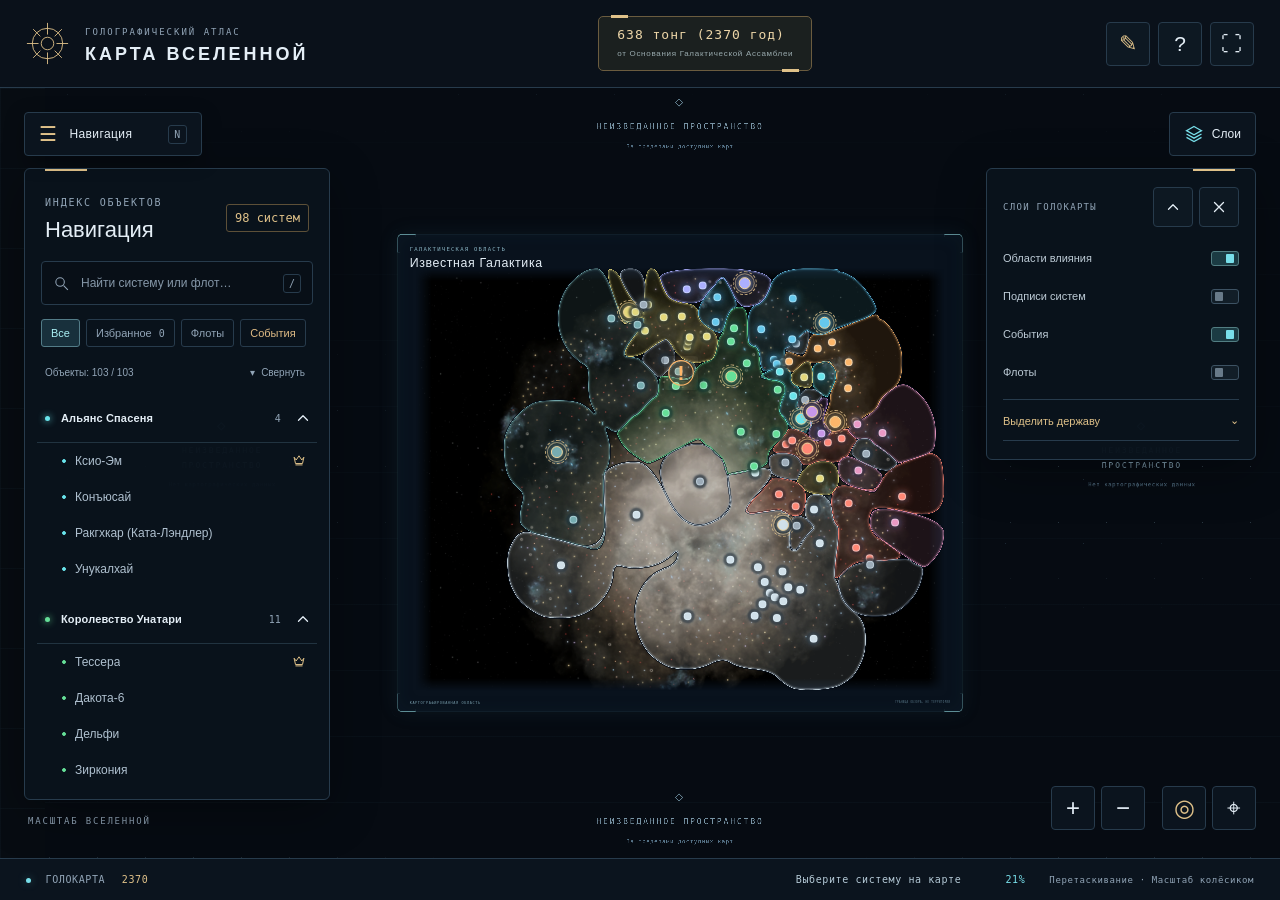
==== commit 306897a0: "Версия 33" ====
--- a/index.html
+++ b/index.html
@@ -1,13 +1,13 @@
 <!DOCTYPE html>
 
-<html lang="ru"><head><meta charset="utf-8"/><meta content="width=device-width,initial-scale=1" name="viewport"/><meta content="#080f17" name="theme-color"/><title>Карта Вселенной — Голокарта</title><link href="styles.css" rel="stylesheet"/><link href="universe.css" rel="stylesheet"/><link href="mobile.css" rel="stylesheet"/><link href="editor.css" rel="stylesheet"/><link href="cartographer.css" rel="stylesheet"/><link href="events.css" rel="stylesheet"/><link href="motion.css" rel="stylesheet"/><link href="refinements.css" rel="stylesheet"/><link href="dossier.css" rel="stylesheet"/><link href="battle.css" rel="stylesheet"/><link href="enhancements.css" rel="stylesheet"/><link href="polish.css" rel="stylesheet"/><link href="battle-report.css" rel="stylesheet"/><link href="rounds.css" rel="stylesheet"/><link href="combat-options.css" rel="stylesheet"/><link href="territories.css" rel="stylesheet"/><link href="panel-polish.css" rel="stylesheet"/><link href="system-objects.css" rel="stylesheet"/><link href="unified-ui.css" rel="stylesheet"/><link href="object-order.css" rel="stylesheet"/><link href="combined-editor.css" rel="stylesheet"/><link href="window-standards.css" rel="stylesheet"/><link href="final-layout.css" rel="stylesheet"/><link href="header-repair.css" rel="stylesheet"/><link href="sector-ui.css" rel="stylesheet"/><link href="round-orders.css" rel="stylesheet"/><link href="battle-v30.css" rel="stylesheet"/><link href="window-v30.css" rel="stylesheet"/></head>
+<html lang="ru"><head><meta charset="utf-8"/><meta content="width=device-width,initial-scale=1" name="viewport"/><meta content="#080f17" name="theme-color"/><title>Карта Вселенной — Голокарта</title><link href="styles.css" rel="stylesheet"/><link href="universe.css" rel="stylesheet"/><link href="mobile.css" rel="stylesheet"/><link href="editor.css" rel="stylesheet"/><link href="cartographer.css" rel="stylesheet"/><link href="events.css" rel="stylesheet"/><link href="motion.css" rel="stylesheet"/><link href="refinements.css" rel="stylesheet"/><link href="dossier.css" rel="stylesheet"/><link href="battle.css" rel="stylesheet"/><link href="enhancements.css" rel="stylesheet"/><link href="polish.css" rel="stylesheet"/><link href="battle-report.css" rel="stylesheet"/><link href="rounds.css" rel="stylesheet"/><link href="combat-options.css" rel="stylesheet"/><link href="territories.css" rel="stylesheet"/><link href="panel-polish.css" rel="stylesheet"/><link href="system-objects.css" rel="stylesheet"/><link href="unified-ui.css" rel="stylesheet"/><link href="object-order.css" rel="stylesheet"/><link href="combined-editor.css" rel="stylesheet"/><link href="window-standards.css" rel="stylesheet"/><link href="final-layout.css" rel="stylesheet"/><link href="header-repair.css" rel="stylesheet"/><link href="sector-ui.css" rel="stylesheet"/><link href="round-orders.css" rel="stylesheet"/><link href="battle-v30.css" rel="stylesheet"/><link href="window-v30.css" rel="stylesheet"/><link href="guide-v31.css" rel="stylesheet"/><link href="ui-v31.css" rel="stylesheet"/><link href="ui-v32.css" rel="stylesheet"/></head>
 <body>
 <header class="topbar"><div class="brand"><svg aria-hidden="true" viewbox="0 0 48 48"><circle cx="24" cy="24" r="17"></circle><circle cx="24" cy="24" r="7"></circle><path d="M24 1v13m0 20v13M1 24h13m20 0h13M8 8l8 8m16 16 8 8M8 40l8-8m16-16 8-8"></path></svg><div><span class="eyebrow">ГОЛОГРАФИЧЕСКИЙ АТЛАС</span><h1>КАРТА ВСЕЛЕННОЙ</h1></div></div><div class="era" id="era"></div><div class="toolbar-actions"><button aria-label="Локальный редактор" class="icon-btn" id="admin-toggle" title="Локальный редактор">✎</button><button aria-label="Управление и горячие клавиши" class="icon-btn" id="help-toggle" title="Управление и горячие клавиши">?</button><button aria-label="Полноэкранный режим" class="icon-btn" id="fullscreen" title="Полноэкранный режим">⛶</button></div></header>
 <main id="app">
-<section aria-label="Интерактивная карта Вселенной" id="viewport" tabindex="0"><div class="space-grid"></div><div id="world"><div aria-hidden="true" id="universe-field"></div><div class="unknown-space unknown-north"><span>НЕИЗВЕДАННОЕ ПРОСТРАНСТВО</span><small>За пределами доступных карт</small></div><div class="unknown-space unknown-west"><span>НЕИЗВЕДАННОЕ<br/>ПРОСТРАНСТВО</span><small>Нет картографических данных</small></div><div class="unknown-space unknown-east"><span>НЕИЗВЕДАННОЕ<br/>ПРОСТРАНСТВО</span><small>Нет картографических данных</small></div><div class="unknown-space unknown-south"><span>НЕИЗВЕДАННОЕ ПРОСТРАНСТВО</span><small>За пределами доступных карт</small></div><div aria-label="Область Известной Галактики" id="galaxy-frame"><div class="galaxy-frame-title"><span class="eyebrow">ГАЛАКТИЧЕСКАЯ ОБЛАСТЬ</span><h2>Известная Галактика</h2></div><i class="frame-corner tl"></i><i class="frame-corner tr"></i><i class="frame-corner bl"></i><i class="frame-corner br"></i><div class="galaxy-frame-footer">КАРТОГРАФИРОВАННАЯ ОБЛАСТЬ <span>ГРАНИЦА ОБЗОРА, НЕ ТЕРРИТОРИИ</span></div></div><img alt="Исходная карта галактики с областями влияния" draggable="false" height="2048" id="base-map" src="assets/galaxy-clean.png" width="2560"/><img alt="" aria-hidden="true" draggable="false" id="influence-map" src="assets/influence.png"/><div id="markers"></div></div><canvas aria-hidden="true" id="jump-effect"></canvas><div hidden="" id="peek" role="tooltip"></div><div class="map-caption"><span class="eyebrow">МАСШТАБ ВСЕЛЕННОЙ</span></div></section>
+<section aria-label="Интерактивная карта Вселенной" id="viewport" tabindex="0"><div class="space-grid"></div><div class="hide-fleets" id="world"><div aria-hidden="true" id="universe-field"></div><div class="unknown-space unknown-north"><span>НЕИЗВЕДАННОЕ ПРОСТРАНСТВО</span><small>За пределами доступных карт</small></div><div class="unknown-space unknown-west"><span>НЕИЗВЕДАННОЕ<br/>ПРОСТРАНСТВО</span><small>Нет картографических данных</small></div><div class="unknown-space unknown-east"><span>НЕИЗВЕДАННОЕ<br/>ПРОСТРАНСТВО</span><small>Нет картографических данных</small></div><div class="unknown-space unknown-south"><span>НЕИЗВЕДАННОЕ ПРОСТРАНСТВО</span><small>За пределами доступных карт</small></div><div aria-label="Область Известной Галактики" id="galaxy-frame"><div class="galaxy-frame-title"><span class="eyebrow">ГАЛАКТИЧЕСКАЯ ОБЛАСТЬ</span><h2>Известная Галактика</h2></div><i class="frame-corner tl"></i><i class="frame-corner tr"></i><i class="frame-corner bl"></i><i class="frame-corner br"></i><div class="galaxy-frame-footer">КАРТОГРАФИРОВАННАЯ ОБЛАСТЬ <span>ГРАНИЦА ОБЗОРА, НЕ ТЕРРИТОРИИ</span></div></div><img alt="Исходная карта галактики с областями влияния" draggable="false" height="2048" id="base-map" src="assets/galaxy-clean.png" width="2560"/><img alt="" aria-hidden="true" draggable="false" id="influence-map" src="assets/influence.png"/><div id="markers"></div></div><canvas aria-hidden="true" id="jump-effect"></canvas><div hidden="" id="peek" role="tooltip"></div><div class="map-caption"><span class="eyebrow">МАСШТАБ ВСЕЛЕННОЙ</span></div></section>
 <button aria-controls="navigation" aria-expanded="true" class="nav-toggle" id="nav-toggle"><span class="hamburger">☰</span> <span>Навигация</span><kbd>N</kbd></button>
 <aside class="panel" id="navigation"><div class="panel-heading"><div><span class="eyebrow">ИНДЕКС ОБЪЕКТОВ</span><h2>Навигация</h2></div><span class="counter" id="system-count" title="Количество систем"></span></div><label class="search"><svg aria-hidden="true" viewbox="0 0 24 24"><circle cx="10" cy="10" r="6"></circle><path d="m15 15 6 6"></path></svg><input aria-label="Найти систему или флот" id="search" placeholder="Найти систему или флот…" type="search"/><kbd>/</kbd></label><div class="filters"><button class="chip selected" id="all-filter">Все</button><button class="chip" id="favorite-filter">Избранное <span id="favorite-count">0</span></button><button class="chip" id="fleet-filter">Флоты</button><button class="chip" id="event-filter">События</button></div><div class="list-meta"><span id="result-count"></span><button id="collapse-groups" title="Свернуть все группы">Свернуть</button></div><nav aria-label="Системы и флоты" id="object-list"></nav></aside>
-<button aria-controls="layers" aria-expanded="true" class="layers-toggle" id="layers-toggle" title="Показать / скрыть слои (L)"><svg aria-hidden="true" viewbox="0 0 24 24"><path d="m12 3 9 5-9 5-9-5 9-5Zm-9 9 9 5 9-5M3 16l9 5 9-5"></path></svg><span>Слои</span></button><div class="layers panel" id="layers"><div class="layers-heading"><span class="eyebrow">СЛОИ ГОЛОКАРТЫ</span><button aria-controls="layers-content" aria-expanded="true" aria-label="Свернуть параметры слоёв" class="icon-btn" id="layers-collapse">−</button><button aria-label="Скрыть слои" class="icon-btn" id="layers-close">×</button></div><div id="layers-content"><label><input checked="" id="influence-toggle" type="checkbox"/><span>Области влияния</span><span class="switch"></span></label><label><input id="labels-toggle" type="checkbox"/><span>Подписи систем</span><span class="switch"></span></label><label><input checked="" id="events-toggle" type="checkbox"/><span>События</span><span class="switch"></span></label><label><input checked="" id="fleets-toggle" type="checkbox"/><span>Флоты</span><span class="switch"></span></label><button aria-expanded="false" id="faction-toggle">Выделить державу <span>⌄</span></button><div hidden="" id="faction-list"></div><p class="layer-note">Границы по системам; ручные правки — в редакторе территорий.</p></div></div>
+<button aria-controls="layers" aria-expanded="true" class="layers-toggle" id="layers-toggle" title="Показать / скрыть слои (L)"><svg aria-hidden="true" viewbox="0 0 24 24"><path d="m12 3 9 5-9 5-9-5 9-5Zm-9 9 9 5 9-5M3 16l9 5 9-5"></path></svg><span>Слои</span></button><div class="layers panel" id="layers"><div class="layers-heading"><span class="eyebrow">СЛОИ ГОЛОКАРТЫ</span><button aria-controls="layers-content" aria-expanded="true" aria-label="Свернуть параметры слоёв" class="icon-btn" id="layers-collapse">−</button><button aria-label="Скрыть слои" class="icon-btn" id="layers-close">×</button></div><div id="layers-content"><label><input checked="" id="influence-toggle" type="checkbox"/><span>Области влияния</span><span class="switch"></span></label><label><input id="labels-toggle" type="checkbox"/><span>Подписи систем</span><span class="switch"></span></label><label><input checked="" id="events-toggle" type="checkbox"/><span>События</span><span class="switch"></span></label><label><input id="fleets-toggle" type="checkbox"/><span>Флоты</span><span class="switch"></span></label><button aria-expanded="false" id="faction-toggle">Выделить державу <span>⌄</span></button><div hidden="" id="faction-list"></div><p class="layer-note">Границы по системам; ручные правки — в редакторе территорий.</p></div></div>
 <aside aria-label="Данные выбранного объекта" class="panel" hidden="" id="inspector"><div class="inspector-top"><span class="eyebrow" id="object-type">ДОСЬЕ СИСТЕМЫ</span><button aria-expanded="true" aria-label="Свернуть досье" class="icon-btn" id="inspector-collapse">−</button><button aria-label="Закрыть карточку" class="icon-btn" id="close-inspector">×</button></div><div aria-hidden="true" id="inspector-emblem">◎</div><div hidden="" id="capital-badge"></div><div class="eyebrow" id="detail-group"></div><h2 id="detail-title"></h2><div class="coordinates" id="detail-coordinates"></div><div class="detail-actions"><button class="primary-btn" id="focus-object">◎ Центрировать</button><button aria-label="Добавить в избранное" aria-pressed="false" class="icon-btn" id="favorite-object">☆</button></div><details id="description-panel" open=""><summary>Описание <span>⌄</span></summary><div id="detail-description"></div></details><div id="detail-fleets"></div><div class="scroll-hint" hidden="" id="scroll-hint">↓ ПРОКРУТИТЕ ДОСЬЕ</div></aside>
 <div class="zoom-controls"><button aria-label="Приблизить" class="icon-btn" id="zoom-in" title="Приблизить (+)">+</button><button aria-label="Отдалить" class="icon-btn" id="zoom-out" title="Отдалить (−)">−</button><span></span><button aria-label="Показать Известную Галактику" class="icon-btn" id="galaxy-home" title="Известная Галактика (G)">◎</button><button aria-label="Показать всю Вселенную" class="icon-btn" id="fit" title="Обзор Вселенной (0)">⌖</button></div>
 <footer class="bottom-bar"><span><i class="status-dot"></i> ГОЛОКАРТА <b>2370</b></span><span id="selection-status">Выберите систему на карте</span><span id="zoom-status">100%</span><span class="desktop-hint">Перетаскивание · Масштаб колёсиком</span></footer>
@@ -16,4 +16,4 @@
 <dialog id="object-dialog"><div class="dialog-head"><span class="eyebrow" id="object-form-title">НОВЫЙ ОБЪЕКТ</span><button aria-label="Закрыть форму" class="icon-btn" id="object-close">×</button></div><form id="object-form"><div class="editor-section-title">ИДЕНТИФИКАЦИЯ И ДОСЬЕ</div><label>Название<input id="object-name" maxlength="160" required=""/></label><label id="short-description-field">Краткое описание для наведения<textarea id="object-short-description" maxlength="600" rows="2"></textarea></label><label>Описание<textarea id="object-description" maxlength="20000" rows="5"></textarea></label><div id="system-fields"><div class="editor-section-title">ПОЛОЖЕНИЕ И ПРИНАДЛЕЖНОСТЬ</div><label>Принадлежность<select id="object-group"></select></label><div class="editor-grid"><label>X<input id="object-x" max="2559" min="0" required="" step="1" type="number"/></label><label>Y<input id="object-y" max="2047" min="0" required="" step="1" type="number"/></label></div><button class="primary-btn" id="object-pick" type="button">⌖ Выбрать место на карте</button><label id="event-type-field">Тип события<select id="object-event-type"><option value="information">Информационное</option><option value="combat">Боевое</option></select></label><label hidden="" id="event-color-field">Цвет события<input id="object-event-color" type="color" value="#ffb66a"/></label><label class="check-label"><input id="object-capital" type="checkbox"/> Столичная система</label></div><div hidden="" id="fleet-fields"><div class="editor-section-title">ДИСЛОКАЦИЯ ФЛОТА</div><label>Размещение: система или событие<select id="object-system"></select></label><label>Принадлежность флота<select id="object-fleet-group"></select></label><label>Цвет флота<input id="object-fleet-color" type="color" value="#a8dce7"/></label><div class="editor-section-title">ХАРАКТЕРИСТИКИ КАЖДОГО КОРАБЛЯ</div><div class="editor-grid"><label>Численность<input id="fleet-count" max="500" min="0" required="" type="number" value="10"/></label><label>HP корабля<input id="fleet-hp" max="100" min="1" required="" type="number" value="3"/></label><label>Атака: минимум<input id="fleet-attackMin" max="1000" min="0" required="" type="number" value="5"/></label><label>Атака: максимум<input id="fleet-attackMax" max="1000" min="0" required="" type="number" value="20"/></label><label>Защита: минимум<input id="fleet-defenseMin" max="1000" min="0" required="" type="number" value="5"/></label><label>Защита: максимум<input id="fleet-defenseMax" max="1000" min="0" required="" type="number" value="20"/></label></div><label>Тип флота<select id="object-fleet-type"><option value="satellite-ally">Флот Альянса</option><option value="satellite-Friend">Союзный флот</option><option value="satellite-Neutral">Нейтральный флот</option><option value="satellite-enemy">Флот противника</option></select></label></div><p id="object-error" role="alert"></p><button class="primary-btn" id="object-save">Сохранить в черновик</button></form></dialog>
 <div hidden="" id="pick-banner">Выберите точку на карте <button id="pick-cancel">Отмена</button></div><dialog id="battle-dialog"><header class="battle-header"><div><span class="eyebrow">ТАКТИЧЕСКИЙ СИМУЛЯТОР</span><h2 id="battle-title"></h2></div><button aria-label="Закрыть симулятор" class="icon-btn" id="battle-close">×</button></header><p class="battle-rule">Корабль — отдельный юнит. Атака выше защиты или подтверждённый крит: −1 HP. Бой идёт до уничтожения или бегства остальных сторон.</p><section id="battle-setup"><div class="battle-options"><label><input checked="" id="battle-crits" type="checkbox"/> Подтверждаемые криты</label><label><input id="battle-split-multi" type="checkbox"/> Мультиатаки отдельными ходами</label><button class="primary-btn" id="battle-help-toggle">? Помощь по бою</button></div><div class="battle-controls"><label>Раунды<input id="battle-rounds" max="100" min="1" type="number" value="10"/></label><button class="primary-btn" id="battle-add-side">＋ Сторона конфликта</button><button class="primary-btn" id="battle-start">⚔ Начать сражение</button></div><div class="battle-layout"><aside><span class="eyebrow">ДОСТУПНЫЕ ФЛОТЫ</span><p class="battle-help">Перетащите флот на сторону. На телефоне выберите сторону в карточке флота.</p><div id="battle-pool"></div></aside><div id="battle-sides"></div></div></section><section hidden="" id="battle-playback"><div class="battle-progress"><span id="battle-round-status"></span><button class="primary-btn" id="battle-skip">Показать итог</button></div><div hidden="" id="round-controls"><button class="primary-btn" id="round-prev">← Предыдущий</button><span id="round-selected"></span><button class="primary-btn" id="round-next">Следующий →</button><label>Ещё раундов<input id="round-extra" max="100" min="1" type="number" value="5"/></label><button class="primary-btn" id="round-extend">Проиграть следующий раунд</button><button class="primary-btn" id="battle-full">Симулировать полное сражение</button></div><canvas height="480" id="battle-canvas" width="1000"></canvas><div id="battle-scoreboard"></div><div id="battle-log"></div><button class="primary-btn" hidden="" id="battle-save">Сохранить итог в событии</button><button class="primary-btn" hidden="" id="battle-again">Вернуться к расстановке</button></section><p id="battle-error" role="alert"></p></dialog>
 <dialog id="help"><div class="dialog-head"><span class="eyebrow">ПУЛЬТ УПРАВЛЕНИЯ</span><button aria-label="Закрыть справку" class="icon-btn" id="close-help">×</button></div><h2>Исследуйте галактику</h2><p>Перетаскивайте карту мышью или пальцем. Колёсико и жест двумя пальцами изменяют масштаб относительно курсора.</p><dl><dt><kbd>/</kbd></dt><dd>Поиск системы или флота</dd><dt><kbd>N</kbd></dt><dd>Скрыть / раскрыть навигацию</dd><dt><kbd>+</kbd> <kbd>−</kbd></dt><dd>Изменить масштаб</dd><dt><kbd>0</kbd></dt><dd>Обзор Вселенной</dd><dt><kbd>G</kbd></dt><dd>Показать Известную Галактику</dd><dt><kbd>Esc</kbd></dt><dd>Закрыть карточку или справку</dd></dl><p>Звезда сохраняет объект в избранном на этом устройстве. Описание можно свернуть. Территории строятся по системам и корректируются кистью в редакторе границ.</p></dialog>
-<div hidden="" id="toast" role="status"></div><script id="galaxy-data" type="application/json">{"systems": [{"id": 5, "name": "Дельфи", "titleHtml": "Дельфи", "shortDescription": "", "description": "Ранее - приграничная система Королевства Унатари на территории Зеленого Дома. На планете Пираксис располагалось посольство Роя Мелиафатов. В ходе ожесточенных боев система, как и весь сектор, была вновь включена в состав Королевства силами Великой Армады.", "descriptionHtml": "Ранее - приграничная система Королевства Унатари на территории Зеленого Дома. На планете Пираксис располагалось посольство Роя Мелиафатов. В ходе ожесточенных боев система, как и весь сектор, была вновь включена в состав Королевства силами Великой Армады.", "x": 1254, "y": 564, "group": "Унатари", "order": null}, {"id": 6, "name": "Нижний фронт", "titleHtml": "Нижний фронт", "shortDescription": "", "description": "Второй и менее спокойный фронт Зетта-Унатарского театра войны - южное направление Зетта-Унатарского театра войны. Силы фронта сдерживают противника и обеспечивают устойчивость общего наступления Великой Армады.", "descriptionHtml": "Второй и менее спокойный фронт Зетта-Унатарского театра войны - южное направление Зетта-Унатарского театра войны. Силы фронта сдерживают противника и обеспечивают устойчивость общего наступления Великой Армады.", "x": 1205, "y": 695, "group": "Унатари", "order": "last:2"}, {"id": 23, "name": "Сектор Лунт", "titleHtml": "Сектор Лунт", "shortDescription": "", "description": "По итогам саммита между четырьмя членами Альянса Спасения сектор был передан Рою Мелиафатов. В настоящее время продолжается установленный соглашением \"срок эвакуации\". По мере его завершения оставшиеся силы и структуры прежних владельцев должны успеть покинуть регион, а сам сектор постепенно переходит под полный контроль Роя Мелиафатов.", "descriptionHtml": "По итогам саммита между четырьмя членами Альянса Спасения сектор был передан Рою Мелиафатов. В настоящее время продолжается установленный соглашением \"срок эвакуации\". По мере его завершения оставшиеся силы и структуры прежних владельцев должны успеть покинуть регион, а сам сектор постепенно переходит под полный контроль Роя Мелиафатов.", "x": 1283, "y": 227, "group": "Мелиафаты", "order": null}, {"id": 24, "name": "Кхал'нушу", "titleHtml": "Кхал'нушу", "shortDescription": "", "description": "Один из важнейших производственных миров Роя. Здесь сосредоточены комплексы, задействованные в создании и подготовке новых материнских кораблей. Помимо прочего, сюда переселены беженцы из Рабджанхотипбара - родного мира кхаллов.", "descriptionHtml": "Один из важнейших производственных миров Роя. Здесь сосредоточены комплексы, задействованные в создании и подготовке новых материнских кораблей. Помимо прочего, сюда переселены беженцы из Рабджанхотипбара - родного мира кхаллов.", "x": 1404, "y": 324, "group": "Мелиафаты", "order": null}, {"id": 25, "name": "Футукх", "titleHtml": "Футукх", "shortDescription": "", "description": "Мир Роя Мелиафатов, находящийся в процессе масштабного терраформирования. Местная биосфера постепенно преобразуется под потребности Роя.", "descriptionHtml": "Мир Роя Мелиафатов, находящийся в процессе масштабного терраформирования. Местная биосфера постепенно преобразуется под потребности Роя.", "x": 1195, "y": 231, "group": "Мелиафаты", "order": null}, {"id": 26, "name": "Сахафа", "titleHtml": "Сахафа", "shortDescription": "", "description": "Родной мир одноименной расы. Оккупирована и терраформирована силами Роя Мелиафатов.", "descriptionHtml": "Родной мир одноименной расы. Оккупирована и терраформирована силами Роя Мелиафатов.", "x": 1309, "y": 373, "group": "Мелиафаты", "order": null}, {"id": 27, "name": "Рокс II", "titleHtml": "Рокс II", "shortDescription": "", "description": "Звёздная система, ещё недавно славившаяся лунами с уникальными климатами и сложными экосистемами. В прошлом - идеальное место для отдыха. Но с тех пор, как прошло терраформирование, её былое очарование угасло.", "descriptionHtml": "Звёздная система, ещё недавно славившаяся лунами с уникальными климатами и сложными экосистемами. В прошлом - идеальное место для отдыха. Но с тех пор, как прошло терраформирование, её былое очарование угасло.", "x": 1315, "y": 349, "group": "Мелиафаты", "order": null}, {"id": 28, "name": "Веридиан", "titleHtml": "Веридиан", "shortDescription": "", "description": "Когда-то - тропический мир с гармонично встроенным в него мегаполисом, крупнейшим в Катонском Союзе. Сейчас он всё ещё переживает этап терраформирования, медленно теряя остатки своей природной красоты.", "descriptionHtml": "Когда-то - тропический мир с гармонично встроенным в него мегаполисом, крупнейшим в Катонском Союзе. Сейчас он всё ещё переживает этап терраформирования, медленно теряя остатки своей природной красоты.", "x": 1321, "y": 328, "group": "Мелиафаты", "order": null}, {"id": 29, "name": "Шаа'Нуурткгхск", "titleHtml": "Шаа'Нуурткгхск", "shortDescription": "", "description": "Один из ключевых участков Мелиафатского фронта. Система подвергается масштабной атаке Зеттов, поддерживаемой присутствием материнского корабля и многочисленных подчинённых ему боевых единиц.", "descriptionHtml": "Один из ключевых участков Мелиафатского фронта. Система подвергается масштабной атаке Зеттов, поддерживаемой присутствием материнского корабля и многочисленных подчинённых ему боевых единиц.", "x": 1104, "y": 297, "group": "Мелиафаты", "order": null}, {"id": 30, "name": "Альзирр", "titleHtml": "Альзирр", "shortDescription": "", "description": "Родная система Кетрафагов - объединителей инсектоидных рас и фактических создателей Роя Мелиафатов. На данный момент находится под непрерывным натиском бесконечно прибывающих сил Зеттов. В ответ Рой бросает в бой новорождённые корабли и стягивает подкрепления из других секторов.", "descriptionHtml": "Родная система Кетрафагов - объединителей инсектоидных рас и фактических создателей Роя Мелиафатов. На данный момент находится под непрерывным натиском бесконечно прибывающих сил Зеттов. В ответ Рой бросает в бой новорождённые корабли и стягивает подкрепления из других секторов.", "x": 1027, "y": 206, "group": "Мелиафаты", "order": "0"}, {"id": 31, "name": "Арба", "titleHtml": "Арба", "shortDescription": "", "description": "Когда-то была миром арбаринцев - гуманоидной расы, населявшей океаны, зелёные леса и прибрежные города. Когда-то \"живой\" мир, ныне полностью поглощён песками после терраформирования Роем. Во время войны используется как место сбора командующих особей, где хранятся уцелевшие корабли-матки. Отсюда Рой отправляет флотилии на периферию.", "descriptionHtml": "Когда-то была миром арбаринцев - гуманоидной расы, населявшей океаны, зелёные леса и прибрежные города. Когда-то \"живой\" мир, ныне полностью поглощён песками после терраформирования Роем. Во время войны используется как место сбора командующих особей, где хранятся уцелевшие корабли-матки. Отсюда Рой отправляет флотилии на периферию.", "x": 1058, "y": 206, "group": "Мелиафаты", "order": null}, {"id": 32, "name": "Таиб", "titleHtml": "Таиб", "shortDescription": "", "description": "Система являлось отправным пунктом для экспедиции Катонского Союза на Ши. Не представляет особой ценности, имеет два стандартных планетоида.", "descriptionHtml": "Система являлось отправным пунктом для экспедиции Катонского Союза на Ши. Не представляет особой ценности, имеет два стандартных планетоида.", "x": 1119, "y": 170, "group": "Мелиафаты", "order": null}, {"id": 33, "name": "Ши (Ката-Кронос)", "titleHtml": "Ши (Ката-Кронос)", "shortDescription": "", "description": "Отправленная в эту систему экспедиция Кетрафагов пропала без вести. Повторные попытки Роя Мелиафатов отправить сюда корабли для экспании заканчивались с тем же результатом.", "descriptionHtml": "Отправленная в эту систему экспедиция Кетрафагов пропала без вести. Повторные попытки Роя Мелиафатов отправить сюда корабли для экспании заканчивались с тем же результатом.", "x": 1097, "y": 170, "group": "Нейтраные", "order": null}, {"id": 34, "name": "Иллмеакаааах", "titleHtml": "Иллмеакаааах", "shortDescription": "", "description": "Фронтовая система Роя, находящаяся под постоянным натиском Зеттов. В системе зафиксирован материнский корабль противника, вокруг которого сосредоточены основные силы вторжения.", "descriptionHtml": "Фронтовая система Роя, находящаяся под постоянным натиском Зеттов. В системе зафиксирован материнский корабль противника, вокруг которого сосредоточены основные силы вторжения.", "x": 1202, "y": 440, "group": "Нейтраные", "order": null}, {"id": 36, "name": "Шстр-стр", "titleHtml": "Шстр-стр", "shortDescription": "", "description": "Столичная система некогда великой межагалактической Империи инсектоидной расы - Шанкэрашмимашишипши'наш. Прародителей рас Роя Мелиафатов.", "descriptionHtml": "Столичная система некогда великой межагалактической Империи инсектоидной расы - Шанкэрашмимашишипши'наш. Прародителей рас Роя Мелиафатов.", "x": 941, "y": 237, "group": "Зетты", "order": null}, {"id": 37, "name": "S-sh-s-s-s", "titleHtml": "S-sh-s-s-s", "shortDescription": "", "description": "Являлось самой густонаселенной системой, с десятком тераформированных планет. По неофициальным данным в одной лишь этой системе проживало и находилось в анабиозе около десяти миллиардов боевых инсектоидов, без учёта представителей других классов.", "descriptionHtml": "Являлось самой густонаселенной системой, с десятком тераформированных планет. По неофициальным данным в одной лишь этой системе проживало и находилось в анабиозе около десяти миллиардов боевых инсектоидов, без учёта представителей других классов.", "x": 1084, "y": 562, "group": "Зетты", "order": null}, {"id": 38, "name": "Ктулх'Мак'шурх ", "titleHtml": "Ктулх'Мак'шурх ", "shortDescription": "", "description": "В прошлом  особо густонаселённая система из двух обитаемых миров. Здесь располагались основные центры создания мажар-каниров - метисов, предназначенных для последующей интеграции в Галактическое Сообщество.", "descriptionHtml": "В прошлом  особо густонаселённая система из двух обитаемых миров. Здесь располагались основные центры создания мажар-каниров - метисов, предназначенных для последующей интеграции в Галактическое Сообщество.", "x": 1267, "y": 494, "group": "Зетты", "order": null}, {"id": 54, "name": "Солус", "titleHtml": "Солус", "shortDescription": "", "description": "Приграничная система с двумя крупными планетами-шахтами - Дайдгых и Маззакт. Административным центром системы некогда являлся спутник Маззакта - Хай'Кугх, уничтоженный в результате орбитальной бомбардировки. После окончания войны \"ста тонгов\" разрушенная инфраструктура системы была полностью восстановлена. Позднее Маззакт восстал против власти Империи, однако мятеж был подавлен. Сейчас система вновь находится под властью Регента, а работа шахт постепенно восстанавливается.", "descriptionHtml": "Приграничная система с двумя крупными планетами-шахтами - Дайдгых и Маззакт. Административным центром системы некогда являлся спутник Маззакта - Хай'Кугх, уничтоженный в результате орбитальной бомбардировки. После окончания войны \"ста тонгов\" разрушенная инфраструктура системы была полностью восстановлена. Позднее Маззакт восстал против власти Империи, однако мятеж был подавлен. Сейчас система вновь находится под властью Регента, а работа шахт постепенно восстанавливается.", "x": 1788, "y": 847, "group": "Гэкхо", "order": null}, {"id": 55, "name": "Ордан", "titleHtml": "Ордан", "shortDescription": "", "description": "Пограничная система с развитой сетью военных станций и ретрансляторов. Через неё проходят основные маршруты снабжения местных имперских сил, что делает его важным транспортным узлом региона. Охраняется Легионом Бесстрашных.", "descriptionHtml": "Пограничная система с развитой сетью военных станций и ретрансляторов. Через неё проходят основные маршруты снабжения местных имперских сил, что делает его важным транспортным узлом региона. Охраняется Легионом Бесстрашных.", "x": 1818, "y": 829, "group": "Гэкхо", "order": null}, {"id": 57, "name": "Кал'Наар", "titleHtml": "Кал'Наар", "shortDescription": "", "description": "Густонаселённый аграрно-промышленный регион, обеспечивающий продовольствием и сырьём весь сектор Тар'Наал. На орбите главного мира расположены крупные транспортные терминалы и склады Империи. С 638 тонга дворец префекта на планете Джабадун преобразован во временную столицу, где сосредоточены уцелевшие структуры Императориуса.", "descriptionHtml": "Густонаселённый аграрно-промышленный регион, обеспечивающий продовольствием и сырьём весь сектор Тар'Наал. На орбите главного мира расположены крупные транспортные терминалы и склады Империи. С 638 тонга дворец префекта на планете Джабадун преобразован во временную столицу, где сосредоточены уцелевшие структуры Императориуса.", "x": 1991, "y": 839, "group": "Гэкхо", "order": null}, {"id": 59, "name": "Бид'джу", "titleHtml": "Бид'джу", "shortDescription": "", "description": "Некогда важный транспортный узел, через который проходили маршруты между секторами Империи. На орбитах расположены крупные перевалочные станции и военные склады.", "descriptionHtml": "Некогда важный транспортный узел, через который проходили маршруты между секторами Империи. На орбитах расположены крупные перевалочные станции и военные склады.", "x": 2092, "y": 1133, "group": "Гэкхо", "order": null}, {"id": 60, "name": "Тарвен ", "titleHtml": "Тарвен ", "shortDescription": "", "description": "Крупный населённый регион с несколькими развитыми колониями. Система имеет собственные производственные мощности и служит одним из основных центров снабжения сектора Киф.", "descriptionHtml": "Крупный населённый регион с несколькими развитыми колониями. Система имеет собственные производственные мощности и служит одним из основных центров снабжения сектора Киф.", "x": 1835, "y": 1148, "group": "Гэкхо", "order": null}, {"id": 61, "name": "Арвек", "titleHtml": "Арвек", "shortDescription": "", "description": "Некогда находившаяся в глубине Империи система, после потери соседних территорий ставшая приграничной. На её территории спешно укрепляются планетарные гарнизоны и формируются новые оборонительные рубежи. Здесь сосредоточены силы единственного Женского Легиона.", "descriptionHtml": "Некогда находившаяся в глубине Империи система, после потери соседних территорий ставшая приграничной. На её территории спешно укрепляются планетарные гарнизоны и формируются новые оборонительные рубежи. Здесь сосредоточены силы единственного Женского Легиона.", "x": 1754, "y": 1090, "group": "Гэкхо", "order": null}, {"id": 67, "name": "Либерн", "titleHtml": "Либерн", "shortDescription": "", "description": "Находится под контролем повстанцев. Именно здесь некогда была сформирована крупнейшая ячейка Анти-Имперской Коалиции, впоследствии ставшая основой движения, ныне известного как Либерио.", "descriptionHtml": "Находится под контролем повстанцев. Именно здесь некогда была сформирована крупнейшая ячейка Анти-Имперской Коалиции, впоследствии ставшая основой движения, ныне известного как Либерио.", "x": 2317, "y": 1227, "group": "Либерио", "order": null}, {"id": 68, "name": "Меридий", "titleHtml": "Меридий", "shortDescription": "", "description": "Один из центров сопротивления имперских лоялистов в секторе Эйден, отказавшихся признать власть Регента. В основном, оборону ведут планетарные армии, остатки местных гарнизонов и самостоятельно сформированные системные войска, продолжающие сражаться во имя Императора.", "descriptionHtml": "Один из центров сопротивления имперских лоялистов в секторе Эйден, отказавшихся признать власть Регента. В основном, оборону ведут планетарные армии, остатки местных гарнизонов и самостоятельно сформированные системные войска, продолжающие сражаться во имя Императора.", "x": 2351, "y": 1101, "group": "Гэкхо", "order": null}, {"id": 69, "name": "Аур-Кастелл", "titleHtml": "Аур-Кастелл", "shortDescription": "", "description": "Система одного из последнего полностью лояльного сектора Кастелл, практически со всех сторон окружённый враждебными силами. Оборону системы и подступов к сектору удерживает Легион Хранителей, превративший Аур-Кастелл в главный оплот Империи в регионе.", "descriptionHtml": "Система одного из последнего полностью лояльного сектора Кастелл, практически со всех сторон окружённый враждебными силами. Оборону системы и подступов к сектору удерживает Легион Хранителей, превративший Аур-Кастелл в главный оплот Империи в регионе.", "x": 2194, "y": 1400, "group": "Гэкхо", "order": null}, {"id": 70, "name": "Вар-Керрон", "titleHtml": "Вар-Керрон", "shortDescription": "", "description": "Промышленное сердце сектора и один из важнейших центров военного кораблестроения. Орбитальное пространство Вар-Керрона заполнено верфями, ремонтными доками и производственными комплексами, обеспечивающими остатки имперских сил кораблями и снабжением.", "descriptionHtml": "Промышленное сердце сектора и один из важнейших центров военного кораблестроения. Орбитальное пространство Вар-Керрона заполнено верфями, ремонтными доками и производственными комплексами, обеспечивающими остатки имперских сил кораблями и снабжением.", "x": 2128, "y": 1349, "group": "Гэкхо", "order": null}, {"id": 72, "name": "Неккар", "titleHtml": "Неккар", "shortDescription": "", "description": "Система Неккар являлось родиной расы кристаллидов. Эта система освещалось сравнительно молодой крупной звёздой Зион, излучавшей белый или бело-голубой цвет, которая и погубила всю систему.", "descriptionHtml": "Система Неккар являлось родиной расы кристаллидов. Эта система освещалось сравнительно молодой крупной звёздой Зион, излучавшей белый или бело-голубой цвет, которая и погубила всю систему.", "x": 2196, "y": 1432, "group": "Нейтраные", "order": null}, {"id": 73, "name": "Принцепс", "titleHtml": "Принцепс", "shortDescription": "", "description": "Родная система Лемнов, со столичной планетой Ситула, имеющий также четыре обитаемых спутника-заповедника, чьи орбиты проходит по диагонали.", "descriptionHtml": "Родная система Лемнов, со столичной планетой Ситула, имеющий также четыре обитаемых спутника-заповедника, чьи орбиты проходит по диагонали.", "x": 1952, "y": 1327, "group": "Ювианцы", "order": null}, {"id": 74, "name": "Фаарк V", "titleHtml": "Фаарк V", "shortDescription": "", "description": "Важнейший логистический и военно-промышленный узел Империи Гэк'хо. В ходе второй волны Наступления БЮИ стал местом одного из наиболее кровопролитных сражений войны. Несмотря на сопротивление шести Легионов, оборона планеты была сокрушена. В сражении погибла двое Протекторов, а сама система перешла под контроль БЮИ.", "descriptionHtml": "Важнейший логистический и военно-промышленный узел Империи Гэк'хо. В ходе второй волны Наступления БЮИ стал местом одного из наиболее кровопролитных сражений войны. Несмотря на сопротивление шести Легионов, оборона планеты была сокрушена. В сражении погибла двое Протекторов, а сама система перешла под контроль БЮИ.", "x": 1924, "y": 1164, "group": "Ювианцы", "order": null}, {"id": 75, "name": "Ядро (Ката-Марин)", "titleHtml": "Ядро (Ката-Марин)", "shortDescription": "", "description": "Некогда - сердце и столица Империи Гэк'хо, покрытая величественными шпилями, устремлёнными к солнцу. Над ними возвышался \"Никагхарри Тег’хэк\" - Кристальный Дворец, резиденция Императора, охраняемая преторианцами и механическими воинами, питаемыми энергией кристаллов.\nВ 638 тонге система была захвачена Бесконечной Ювианской Империей в ходе ожесточённого сражения, стоившего Империи Гэк'хо значительной части её сил.", "descriptionHtml": "Некогда - сердце и столица Империи Гэк'хо, покрытая величественными шпилями, устремлёнными к солнцу. Над ними возвышался \"Никагхарри Тег’хэк\" - Кристальный Дворец, резиденция Императора, охраняемая преторианцами и механическими воинами, питаемыми энергией кристаллов.\nВ 638 тонге система была захвачена Бесконечной Ювианской Империей в ходе ожесточённого сражения, стоившего Империи Гэк'хо значительной части её сил.", "x": 1774, "y": 1238, "group": "Ювианцы", "order": "0"}, {"id": 76, "name": "Икония", "titleHtml": "Икония", "shortDescription": "", "description": "Наступательный бастион Бесконечной Ювианской Империи. В системе была зафиксирована действующая ювианская флотилия, состав и дальнейшие намерения которой остаются очевидными. Там формируется флот вторжения.", "descriptionHtml": "Наступательный бастион Бесконечной Ювианской Империи. В системе была зафиксирована действующая ювианская флотилия, состав и дальнейшие намерения которой остаются очевидными. Там формируется флот вторжения.", "x": 1639, "y": 985, "group": "Ювианцы", "order": null}, {"id": 77, "name": "D8721", "titleHtml": "D8721", "shortDescription": "", "description": "Имеет планетоид с руинами военной база Ювианской Империи «Омикрон», оставленная в ходе конфликта с Обаугами. Охранная система базы стала причиной возникновения нестабильных гравитационных волн, которые выводили технику из строя, также активируя пространственные сингулярности,  реагирующих на движение, аннигилирующих нарушителей. База была уничтожена по приказу ценутриона Ахэвуса. Империя вела добычу хаззалита в данной системе.", "descriptionHtml": "Имеет планетоид с руинами военной база Ювианской Империи «Омикрон», оставленная в ходе конфликта с Обаугами. Охранная система базы стала причиной возникновения нестабильных гравитационных волн, которые выводили технику из строя, также активируя пространственные сингулярности,  реагирующих на движение, аннигилирующих нарушителей. База была уничтожена по приказу ценутриона Ахэвуса. Империя вела добычу хаззалита в данной системе.", "x": 1518, "y": 1407, "group": "Ювианцы", "order": null}, {"id": 78, "name": "\nАцид\n", "titleHtml": "\n\u003ca href=\"https://discordapp.com/channels/754063621595594855/805220926777327686/805221014316646401\" target=\"_blank\">Ацид\u003c/a>\n", "shortDescription": "", "description": "Крупная система располагающая тремя светилами, кружащими на некотором расстоянии  друг от друга. На орбитах звезд разместилось двадцать три планеты, большая часть из которых представляют из себя выжженные, непригодные для жизни и работ, массивы, лишенные всяких ресурсов.", "descriptionHtml": "Крупная система располагающая тремя светилами, кружащими на некотором расстоянии  друг от друга. На орбитах звезд разместилось двадцать три планеты, большая часть из которых представляют из себя выжженные, непригодные для жизни и работ, массивы, лишенные всяких ресурсов.", "x": 1771, "y": 1464, "group": "Ювианцы", "order": null}, {"id": 79, "name": "\nАракис\n", "titleHtml": "\n\u003ca href=\"https://discordapp.com/channels/754063621595594855/804141713496473660/805220789523578910\" target=\"_blank\">Аракис\u003c/a>\n", "shortDescription": "", "description": "Единственная планета в системе. На планете обнаружены невероятно ценные специи, которые просто значительно воздействуют на вкусовые рецепторы, даже щепотка их способна поразить и оставить ощущение настоящего наркотика. На планете имеются руины Ювианцев. Родина Диатонитов", "descriptionHtml": "Единственная планета в системе. На планете обнаружены невероятно ценные специи, которые просто значительно воздействуют на вкусовые рецепторы, даже щепотка их способна поразить и оставить ощущение настоящего наркотика. На планете имеются руины Ювианцев. Родина Диатонитов", "x": 1857, "y": 1553, "group": "Ювианцы", "order": null}, {"id": 80, "name": "Вольф 359", "titleHtml": "Вольф 359", "shortDescription": "", "description": "Звёздная система на информационной границе Солнечной системы - дальнейшая из изученных. Известно, что её звезда достаточно нестабильна, а шесть планет вокруг неё богаты космическими металлами - платиной и золотом.", "descriptionHtml": "Звёздная система на информационной границе Солнечной системы - дальнейшая из изученных. Известно, что её звезда достаточно нестабильна, а шесть планет вокруг неё богаты космическими металлами - платиной и золотом.", "x": 1652, "y": 1443, "group": "Ювианцы", "order": null}, {"id": 81, "name": "\nB98022\n", "titleHtml": "\n\u003ca href=\"https://discord.com/channels/754063621595594855/774381136439672872/775455454150524958\" target=\"_blank\">B98022\u003c/a>\n", "shortDescription": "", "description": "Она же система Звезда Барнарда. Имеет крохотное светило, размером уступающим Земному Солнцу на целых девяносто процентов.", "descriptionHtml": "Она же система Звезда Барнарда. Имеет крохотное светило, размером уступающим Земному Солнцу на целых девяносто процентов.", "x": 1685, "y": 1515, "group": "Ювианцы", "order": null}, {"id": 82, "name": "\nБордер\n", "titleHtml": "\n\u003ca href=\"https://discord.com/channels/754063621595594855/794935925931114526/794939989421981707\" target=\"_blank\">Бордер\u003c/a>\n", "shortDescription": "", "description": "Крохотная система, которая при этом имеет светило средних размеров, на орбите которого крутится сразу 7 планет и около сорока спутников на них.", "descriptionHtml": "Крохотная система, которая при этом имеет светило средних размеров, на орбите которого крутится сразу 7 планет и около сорока спутников на них.", "x": 1799, "y": 1541, "group": "Ювианцы", "order": null}, {"id": 83, "name": "Альфа Центавра", "titleHtml": "Альфа Центавра", "shortDescription": "", "description": "Тройная звёздная система в созвездии Центавра, ближайшая к Солнечной. Два светила которой расположены максимально близко, а третье, красный карлик, находится в стадии затухания. На сложной орбите двойной звезды располагается три планеты.", "descriptionHtml": "Тройная звёздная система в созвездии Центавра, ближайшая к Солнечной. Два светила которой расположены максимально близко, а третье, красный карлик, находится в стадии затухания. На сложной орбите двойной звезды располагается три планеты.", "x": 1710, "y": 1568, "group": "Ювианцы", "order": null}, {"id": 84, "name": "Солнечная Система", "titleHtml": "Солнечная Система", "shortDescription": "", "description": "Родина современной человеческой расы.", "descriptionHtml": "Родина современной человеческой расы.", "x": 1734, "y": 1589, "group": "Ювианцы", "order": null}, {"id": 85, "name": "Цаметариум-1", "titleHtml": "Цаметариум-1", "shortDescription": "", "description": "Двойная звёздная система без крупных планет. Однако на орбите этих звёзд невообразимое количество крупных астероидов, богатых всевозможными ресурсами, в особенности для ядерного синтеза.", "descriptionHtml": "Двойная звёздная система без крупных планет. Однако на орбите этих звёзд невообразимое количество крупных астероидов, богатых всевозможными ресурсами, в особенности для ядерного синтеза.", "x": 1775, "y": 1609, "group": "Ювианцы", "order": null}, {"id": 86, "name": "Кадавр-3", "titleHtml": "Кадавр-3", "shortDescription": "", "description": "Красный карлик с двумя газовыми гигантами. Экспедиция рискованная, но есть основания считать, что один из гигантов - кладезь жидких металлов и минералов.", "descriptionHtml": "Красный карлик с двумя газовыми гигантами. Экспедиция рискованная, но есть основания считать, что один из гигантов - кладезь жидких металлов и минералов.", "x": 1674, "y": 1623, "group": "Ювианцы", "order": null}, {"id": 87, "name": "W08550714", "titleHtml": "W08550714", "shortDescription": "", "description": "Одна из наиболее приоритетных для изучения звёздных систем. На трёх крупных планетах обнаружена вода и многие ценные ресурсы, а звезда излучает минимум радиации. Также одна из планет потенциально пригодна для жизни.", "descriptionHtml": "Одна из наиболее приоритетных для изучения звёздных систем. На трёх крупных планетах обнаружена вода и многие ценные ресурсы, а звезда излучает минимум радиации. Также одна из планет потенциально пригодна для жизни.", "x": 1744, "y": 1690, "group": "Ювианцы", "order": null}, {"id": 88, "name": "Хаад-Мур'тан", "titleHtml": "Хаад-Мур'тан", "shortDescription": "", "description": "В этой системе Империя Гэк'Хо попала в тщательно подготовленную засаду. За один этот эпизод войны было уничтожено более 12 000 кораблей, включая два колосса и пять титанов.", "descriptionHtml": "В этой системе Империя Гэк'Хо попала в тщательно подготовленную засаду. За один этот эпизод войны было уничтожено более 12 000 кораблей, включая два колосса и пять титанов.", "x": 1840, "y": 1242, "group": "Нейтраные", "order": null}, {"id": 89, "name": "Омега-6", "titleHtml": "Омега-6", "shortDescription": "", "description": "Здесь, по старой информации, была космическая верфь Ювианцев. Когда-то верфь обнаружить не удалось. Но на одном из планетоидов системы имелись залежи гисстита.", "descriptionHtml": "Здесь, по старой информации, была космическая верфь Ювианцев. Когда-то верфь обнаружить не удалось. Но на одном из планетоидов системы имелись залежи гисстита.", "x": 1922, "y": 1790, "group": "Ювианцы", "order": null}, {"id": 90, "name": "Хельхейм (Тандцит)", "titleHtml": "Хельхейм (Тандцит)", "shortDescription": "", "description": "Первая система и планета, занятая Свободным Человечеством. Имеет не представляющий интереса планетоид и одну планету, на которой располагается одноимённая база - захваченный оборонительный пост ювианцев. Использовался как плацдарм для операций команды Нагльфара. Был заброшен в связи с приходом Гэк'хо на соседние территории.", "descriptionHtml": "Первая система и планета, занятая Свободным Человечеством. Имеет не представляющий интереса планетоид и одну планету, на которой располагается одноимённая база - захваченный оборонительный пост ювианцев. Использовался как плацдарм для операций команды Нагльфара. Был заброшен в связи с приходом Гэк'хо на соседние территории.", "x": 1636, "y": 1679, "group": "Ювианцы", "order": null}, {"id": 91, "name": "Даламут", "titleHtml": "Даламут", "shortDescription": "", "description": "В прошлом система являлась плацдармом Союза Обаугских рас для наступления на территорию Бесконечной Ювианской Империи. Ныне на её планетах обнаружены немногочисленные руины древней сверхдержавы, а особый интерес представляет обитаемая и пригодная для полноценной жизни планета с обильными залежами гисстита. Местная разумная раса, сёятели, будучи потомками обаугов, находилась на стадии развития раннего средневековья до прибытия представителей Свободного Человечества.", "descriptionHtml": "В прошлом система являлась плацдармом Союза Обаугских рас для наступления на территорию Бесконечной Ювианской Империи. Ныне на её планетах обнаружены немногочисленные руины древней сверхдержавы, а особый интерес представляет обитаемая и пригодная для полноценной жизни планета с обильными залежами гисстита. Местная разумная раса, сёятели, будучи потомками обаугов, находилась на стадии развития раннего средневековья до прибытия представителей Свободного Человечества.", "x": 1311, "y": 1681, "group": "Ювианцы", "order": null}, {"id": 92, "name": "Ботейн", "titleHtml": "Ботейн", "shortDescription": "", "description": "Во времена Старой Эпохи - столичная система Союза Обаугских Рас.", "descriptionHtml": "Во времена Старой Эпохи - столичная система Союза Обаугских Рас.", "x": 1063, "y": 1189, "group": "Ювианцы", "order": null}, {"id": 93, "name": "Терминус", "titleHtml": "Терминус", "shortDescription": "", "description": "Во времена Старой Эпохи - столичная система Империи Цюгов.", "descriptionHtml": "Во времена Старой Эпохи - столичная система Империи Цюгов.", "x": 697, "y": 1434, "group": "Ювианцы", "order": null}, {"id": 94, "name": "ZET-0A1N", "titleHtml": "ZET-0A1N", "shortDescription": "", "description": "Ранее, последнее известное Ювианцам местоположение космической станции-верфи-фабрики Зеттов.", "descriptionHtml": "Ранее, последнее известное Ювианцам местоположение космической станции-верфи-фабрики Зеттов.", "x": 677, "y": 885, "group": "Зетты", "order": "0"}, {"id": 95, "name": "Ката-Дженон", "titleHtml": "Ката-Дженон", "shortDescription": "", "description": "Одна из Материнских планет древней расы Де'Мор. Её ядро состоит из чистой квантовой энергии. Фауна на этой планете представляет особую опасность, даже для подготовленной группы. Здесь также находится множество древних комплексов, что придает планете особый интерес.", "descriptionHtml": "Одна из Материнских планет древней расы Де'Мор. Её ядро состоит из чистой квантовой энергии. Фауна на этой планете представляет особую опасность, даже для подготовленной группы. Здесь также находится множество древних комплексов, что придает планете особый интерес.", "x": 757, "y": 1213, "group": "Зетты", "order": null}, {"id": 96, "name": "Ката-Вортекс", "titleHtml": "Ката-Вортекс", "shortDescription": "", "description": "Одна из Материнских планет древней расы Де'Мор в самом центре Галактики.", "descriptionHtml": "Одна из Материнских планет древней расы Де'Мор в самом центре Галактики.", "x": 1371, "y": 1028, "group": "Нейтраные", "order": null}, {"id": 97, "name": "Сектор Бальтер", "titleHtml": "Сектор Бальтер", "shortDescription": "", "description": "Регион Дикого Космоса, богатый природными ресурсами и обладающий выгодным стратегическим положением. На протяжении длительного времени являлся предметом территориального спора между Роем Мелиафатов, Империей Финисантов и Катонским Союзом. На данный момент сферы влияния в регионе разделены между двумя державами - Империей Финисантов и Роем Мелиафатов. Рой контролирует преимущественно пригодные для проживания миры, постепенно осваивая и заселяя их. Империя Финисантов, в свою очередь, использует подконтрольные территории сектора главным образом для добычи ресурсов.", "descriptionHtml": "Регион Дикого Космоса, богатый природными ресурсами и обладающий выгодным стратегическим положением. На протяжении длительного времени являлся предметом территориального спора между Роем Мелиафатов, Империей Финисантов и Катонским Союзом. На данный момент сферы влияния в регионе разделены между двумя державами - Империей Финисантов и Роем Мелиафатов. Рой контролирует преимущественно пригодные для проживания миры, постепенно осваивая и заселяя их. Империя Финисантов, в свою очередь, использует подконтрольные территории сектора главным образом для добычи ресурсов.", "x": 1307, "y": 96, "group": "Финисанты", "order": null}, {"id": 46, "name": "Уггс", "titleHtml": "Уггс", "shortDescription": "Система, захваченная Гримблейдом, впоследствии заражённая синим вирусом. ", "description": "Изначально - небольшая независимая космическая станция. Была захвачена в ходе Похода Гримблейда на Дикий Космос и впоследствии использовалась Косматой Лапой и подчинёнными ей прайдами как пункт заправки кораблей ториевой нефтью и пополнения запасов. Позднее станция подверглась заражению \"Синим Вирусом\", превратившим всех её обитателей в монстров.", "descriptionHtml": "Изначально - небольшая независимая космическая станция. Была захвачена в ходе Похода Гримблейда на Дикий Космос и впоследствии использовалась Косматой Лапой и подчинёнными ей прайдами как пункт заправки кораблей ториевой нефтью и пополнения запасов. Позднее станция подверглась заражению \"Синим Вирусом\", превратившим всех её обитателей в монстров.", "x": 1837, "y": 359, "group": "Нейтраные", "order": null}, {"id": 15, "name": "Аквиллон VI", "titleHtml": "Аквиллон VI", "shortDescription": "Водный мир, родная система акватонов. ", "description": "Токсичный водный мир с плотной атмосферой, ядовитой для всех известных высокоразвитых форм жизни. Родная планета акватонов.", "descriptionHtml": "Токсичный водный мир с плотной атмосферой, ядовитой для всех известных высокоразвитых форм жизни. Родная планета акватонов.", "x": 1818, "y": 338, "group": "Катонцы", "order": null}, {"id": 18, "name": "Фаразм", "titleHtml": "Фаразм", "shortDescription": "Маленькая, не слишком известная система.", "description": "Изолированная система с одной пригодной для жизни планетой. Идеальное убежище для тех, кто ищет уединение.", "descriptionHtml": "Изолированная система с одной пригодной для жизни планетой. Идеальное убежище для тех, кто ищет уединение.", "x": 1668, "y": 289, "group": "Катонцы", "order": null}, {"id": 11, "name": "Зиркония", "titleHtml": "Зиркония", "shortDescription": "Место расположения главной базы Аколитов. Бывшее. ", "description": "Необычная экзотическая система, известная своими огненными планетами и ледниковыми астероидами. На крупнейшей планете системы - Зирконии I - располагалась тайная база Аколитов, захваченная объединёнными силами Королевства Унатари и Альянса Спасения. В ходе операции база была самоуничтожена. На данный момент в системе размещён ограниченный контингент Красного Дома и представителей Ордена Косантаиров.", "descriptionHtml": "Необычная экзотическая система, известная своими огненными планетами и ледниковыми астероидами. На крупнейшей планете системы - Зирконии I - располагалась тайная база Аколитов, захваченная объединёнными силами Королевства Унатари и Альянса Спасения. В ходе операции база была самоуничтожена. На данный момент в системе размещён ограниченный контингент Красного Дома и представителей Ордена Косантаиров.", "x": 1536, "y": 284, "group": "Унатари", "order": null}, {"id": 22, "name": "Ранга", "titleHtml": "Ранга", "shortDescription": "Столица Империи Финисант. ", "description": "Находится в довольно отдаленном месте Свободного Пространства, окружена плотным кольцом как естественных, так и искусственных астероидов. Столичная система маленькой, но гордой и сильной державы - Империи Финисант.", "descriptionHtml": "Находится в довольно отдаленном месте Свободного Пространства, окружена плотным кольцом как естественных, так и искусственных астероидов. Столичная система маленькой, но гордой и сильной державы - Империи Финисант.", "x": 1588, "y": 66, "group": "Финисанты", "order": "0"}, {"id": 21, "name": "Малул (Ката-Набара)", "titleHtml": "Малул (Ката-Набара)", "shortDescription": "Планета с повреждённой атмосферой. Когда-то на ней находились деморские врата. ", "description": "Крепость и некогда главное пристанище космического пирата Хаса. Была захвачена силами Катонского Союза, однако вскоре подверглась неожиданной атаке ювианцев, прибывших через открывшийся портал. Позже была передана под контроль Империи Финисантов.", "descriptionHtml": "Крепость и некогда главное пристанище космического пирата Хаса. Была захвачена силами Катонского Союза, однако вскоре подверглась неожиданной атаке ювианцев, прибывших через открывшийся портал. Позже была передана под контроль Империи Финисантов.", "x": 1384, "y": 77, "group": "Финисанты", "order": null}, {"id": 20, "name": "Саккар", "titleHtml": "Саккар", "shortDescription": "Родная система чуваров. ", "description": "Родная система чувар - самого распространённого вида на территории \"Свободного Пространства\". Ранее вышла из состава Катонского Союза, однако впоследствии была возвращена и ныне входит в состав Катонской Федерации.", "descriptionHtml": "Родная система чувар - самого распространённого вида на территории \"Свободного Пространства\". Ранее вышла из состава Катонского Союза, однако впоследствии была возвращена и ныне входит в состав Катонской Федерации.", "x": 1455, "y": 134, "group": "Катонцы", "order": null}, {"id": 19, "name": "Эсмеральда", "titleHtml": "Эсмеральда", "shortDescription": "Одна из систем Катонской Федерации. ", "description": "Система, где силы Праксис впервые столкнулись с Катонским Союзом и проиграли в борьбе хитрости. Долгое время находилась под контролем Катонского Союза. После реорганизации Союза в Катонскую Федерацию вернулась в прежнюю сферу влияния, как и весь сектор Дорл.", "descriptionHtml": "Система, где силы Праксис впервые столкнулись с Катонским Союзом и проиграли в борьбе хитрости. Долгое время находилась под контролем Катонского Союза. После реорганизации Союза в Катонскую Федерацию вернулась в прежнюю сферу влияния, как и весь сектор Дорл.", "x": 1447, "y": 254, "group": "Катонцы", "order": null}, {"id": 14, "name": "Артензия", "titleHtml": "Артензия", "shortDescription": "Система с огромным астероидным поясом. Бывшая база пиратов Санктурии. ", "description": "Система, состоящая из огромного пояса астероидов, некогда служащего источником ресурсов и убежищем для космических пиратов Санктурии. Ныне контролируется Катонской Федерацией.", "descriptionHtml": "Система, состоящая из огромного пояса астероидов, некогда служащего источником ресурсов и убежищем для космических пиратов Санктурии. Ныне контролируется Катонской Федерацией.", "x": 1729, "y": 437, "group": "Катонцы", "order": null}, {"id": 12, "name": "Ноксар", "titleHtml": "Ноксар", "shortDescription": "Система-пустышка с малыми звёздными вратами. Очередное укрытие для тех, кто прячется. ", "description": "Система-пустышка с малыми звёздными вратами, ограничивающими перемещение судов крупнее линкора. Заброшенная и бесполезная для большинства - но не для тех, кто ищет укрытие.", "descriptionHtml": "Система-пустышка с малыми звёздными вратами, ограничивающими перемещение судов крупнее линкора. Заброшенная и бесполезная для большинства - но не для тех, кто ищет укрытие.", "x": 1774, "y": 450, "group": "Катонцы", "order": null}, {"id": 13, "name": "Триксион", "titleHtml": "Триксион", "shortDescription": "Система, отобранная у пиратов Санктурии.", "description": "Планета с благоприятным климатом и кислородом. Долгое время контролировалось пиратским государством – Санктурия. Ныне под контролем Катонской Федерации. ", "descriptionHtml": "Планета с благоприятным климатом и кислородом. Долгое время контролировалось пиратским государством – Санктурия. Ныне под контролем Катонской Федерации. ", "x": 1743, "y": 458, "group": "Катонцы", "order": null}, {"id": 98, "name": "Конъюсай", "titleHtml": "Конъюсай", "shortDescription": "Родина Юсетов и Сигма-Катарсиса. Водная, заражённая планета. ", "description": "Солнечный водный мир, населённый расой юсётов - антропоморфных амфибий. В 632 тонге именно отсюда началось распространение вируса \"Сигма Катарсис\" - высокопатогенной инфекции, позднее унёсшей миллиарды жизней по всей Галактике. Болезнь распространилась благодаря активной торговле с этим миром, включавшей поставки редких биогелей, органических реактивов и пищевых морских культур. После начала эпидемии Конъюсай был полностью изолирован от остальной Галактики. В 638 тонге прибывшие силы Альянса Спасения обнаружили, что цивилизация юсётов практически полностью вымерла, а вирус мутировал и образовал новый штамм, превращающий заболевших в агрессивных монстров. Система остаётся под строгим карантином, как и часть прибывшего сюда флота.", "descriptionHtml": "Солнечный водный мир, населённый расой юсётов - антропоморфных амфибий. В 632 тонге именно отсюда началось распространение вируса \"Сигма Катарсис\" - высокопатогенной инфекции, позднее унёсшей миллиарды жизней по всей Галактике. Болезнь распространилась благодаря активной торговле с этим миром, включавшей поставки редких биогелей, органических реактивов и пищевых морских культур. После начала эпидемии Конъюсай был полностью изолирован от остальной Галактики. В 638 тонге прибывшие силы Альянса Спасения обнаружили, что цивилизация юсётов практически полностью вымерла, а вирус мутировал и образовал новый штамм, превращающий заболевших в агрессивных монстров. Система остаётся под строгим карантином, как и часть прибывшего сюда флота.", "x": 1758, "y": 495, "group": "Альянс", "order": null}, {"id": 47, "name": "Вишуа", "titleHtml": "Вишуа", "shortDescription": "Планета-свалка. Вскоре будет родиной живого колосса. ", "description": "Некогда планета-свалка, куда свозились отходы со всей Известной Галактики, превратившие её поверхность в бескрайнее море мусора и загрязнений. Один из редчайших миров, пригодных для зарождения Материнского Корабля Роя Мелиафатов. В настоящее время планета подвергается масштабной биологической трансформации, постепенно поглощаясь растущим зародышем Материнского Корабля. По завершении этого процесса Вишуа окончательно прекратит своё существование как планета, отдав всю свою материю и ресурсы на рождение нового колосса Роя.", "descriptionHtml": "Некогда планета-свалка, куда свозились отходы со всей Известной Галактики, превратившие её поверхность в бескрайнее море мусора и загрязнений. Один из редчайших миров, пригодных для зарождения Материнского Корабля Роя Мелиафатов. В настоящее время планета подвергается масштабной биологической трансформации, постепенно поглощаясь растущим зародышем Материнского Корабля. По завершении этого процесса Вишуа окончательно прекратит своё существование как планета, отдав всю свою материю и ресурсы на рождение нового колосса Роя.", "x": 1876, "y": 522, "group": "Мелиафаты", "order": null}, {"id": 48, "name": "Унукалхай", "titleHtml": "Унукалхай", "shortDescription": "Бывшее место нахождение ювианской научной станции. ", "description": "Перекрёстная система, исторически находившаяся на пересечении сфер влияния трёх крупных держав - Королевства Унатари, Прайдов Можжи и Эфской Республики. Единственная планета системы, Сегин, длительное время являлась местом археологических изысканий. Основным населённым объектом служил торговый пост Фуку, где располагались экспедиции всех трёх держав. Другим значимым объектом системы являлась чёрная дыра \"Воющая Пасть\", на орбите которой находился ювианский исследовательский комплекс Виндемиатрикс. В 633 тонг в ходе внезапного наступления Бесконечной Ювианской Империи Унукалхай был захвачен. Находившиеся в системе флоты были уничтожены, после чего она оказалась отрезана от остальной Галактики.\nК концу 638 тонга силы Альянса Спасения провели операцию по возвращению Унукалхая. В ходе сражения впервые была применена модульная анти-варп установка, уничтожены находившийся в системе флот БЮИ и станцию Виндемиатрикс. Во время операции была спасена адмирал Зера Фасси, а на Сегине исследованы руины древней расы Ашшаров. Унукалхай также стал местом первой встречи сил Протекторов с Примархом Науки Бесконечной Ювианской Империи - Валтерией Ксар Неврак.", "descriptionHtml": "Перекрёстная система, исторически находившаяся на пересечении сфер влияния трёх крупных держав - Королевства Унатари, Прайдов Можжи и Эфской Республики. Единственная планета системы, Сегин, длительное время являлась местом археологических изысканий. Основным населённым объектом служил торговый пост Фуку, где располагались экспедиции всех трёх держав. Другим значимым объектом системы являлась чёрная дыра \"Воющая Пасть\", на орбите которой находился ювианский исследовательский комплекс Виндемиатрикс. В 633 тонг в ходе внезапного наступления Бесконечной Ювианской Империи Унукалхай был захвачен. Находившиеся в системе флоты были уничтожены, после чего она оказалась отрезана от остальной Галактики.\nК концу 638 тонга силы Альянса Спасения провели операцию по возвращению Унукалхая. В ходе сражения впервые была применена модульная анти-варп установка, уничтожены находившийся в системе флот БЮИ и станцию Виндемиатрикс. Во время операции была спасена адмирал Зера Фасси, а на Сегине исследованы руины древней расы Ашшаров. Унукалхай также стал местом первой встречи сил Протекторов с Примархом Науки Бесконечной Ювианской Империи - Валтерией Ксар Неврак.", "x": 1823, "y": 613, "group": "Альянс", "order": null}, {"id": 49, "name": "Ракгхкар (Ката-Лэндлер)", "titleHtml": "Ракгхкар (Ката-Лэндлер)", "shortDescription": "Планета с живым лесом деморского происхождения. Альянс получает там эллий. ", "description": "Лесной мир с высочайшими деревьями, которые считаются священными для местных обитателей, известных как рескары.\nНа планете долгое время существовал цветок элий. Как оказалось позже, он является источником лучшего на данный момент минерала, из которого возможно производить регенеративный медикамент для лечения практически любых ран и большинства болезней, существенно превосходящий широко используемую виту.\nТеперь из загадочного тумана, через одну из местных деревень, Альянс Спасения и остальная Галактика получают этот минерал. Поставки остаются ограниченными, а происхождение элия и природа самого тумана до сих пор остаются загадкой.", "descriptionHtml": "Лесной мир с высочайшими деревьями, которые считаются священными для местных обитателей, известных как рескары.\nНа планете долгое время существовал цветок элий. Как оказалось позже, он является источником лучшего на данный момент минерала, из которого возможно производить регенеративный медикамент для лечения практически любых ран и большинства болезней, существенно превосходящий широко используемую виту.\nТеперь из загадочного тумана, через одну из местных деревень, Альянс Спасения и остальная Галактика получают этот минерал. Поставки остаются ограниченными, а происхождение элия и природа самого тумана до сих пор остаются загадкой.", "x": 1959, "y": 518, "group": "Альянс", "order": null}, {"id": 40, "name": "Заргот", "titleHtml": "Заргот", "shortDescription": "Растительный мир с опасной фауной. Родина каджитов. ", "description": "Растительность и климат гармонируют с опасной, жестокой и беспощадной природой, заставляя каджинов оставаться начеку, чтобы самим не становиться добычей других хищников.", "descriptionHtml": "Растительность и климат гармонируют с опасной, жестокой и беспощадной природой, заставляя каджинов оставаться начеку, чтобы самим не становиться добычей других хищников.", "x": 1942, "y": 383, "group": "Можжи", "order": null}, {"id": 41, "name": "Эвертрейс", "titleHtml": "Эвертрейс", "shortDescription": "Миры, захваченные у катонцев пиратами можжи. ", "description": "Ещё не так давно система с множеством планет, населённых различными независимыми расами. Торговля и дипломатия процветали между мирами. Теперь всё изменилось. Система захвачена пиратами можжи. Большинство обитателей обращены в рабство и развезены по всей территории Косматой Лапы. Те, кто остались, работают на планетах, служа интересам захватчиков. Именно здесь пал флот вольного капитана Загатсу из Большой Семёрки.", "descriptionHtml": "Ещё не так давно система с множеством планет, населённых различными независимыми расами. Торговля и дипломатия процветали между мирами. Теперь всё изменилось. Система захвачена пиратами можжи. Большинство обитателей обращены в рабство и развезены по всей территории Косматой Лапы. Те, кто остались, работают на планетах, служа интересам захватчиков. Именно здесь пал флот вольного капитана Загатсу из Большой Семёрки.", "x": 2011, "y": 353, "group": "Можжи", "order": null}, {"id": 42, "name": "Чжоо", "titleHtml": "Чжоо", "shortDescription": "\"Столица\" Прайда Острого Когтя. ", "description": "Территория Прайда Острого Когтя - широко известных межгалактических воинов и ассасинов.", "descriptionHtml": "Территория Прайда Острого Когтя - широко известных межгалактических воинов и ассасинов.", "x": 2092, "y": 449, "group": "Можжи", "order": null}, {"id": 43, "name": "Фуруд", "titleHtml": "Фуруд", "shortDescription": "Место нахождения станции Игрополис. \"Столица\" Косматой Лапы. ", "description": "Подконтрольна Прайду Косматой Лапы - заядлым карточным игрокам, пиратам, содержателям широко известных можжских борделей и притонов. Здесь расположена самая густонаселённая космическая станция - Игрополис.\nПосле смерти Гримблейда коалицию под-прайдов Косматой Лапы возглавила хозяйка Игрополиса - Патрон. Утвердившись у власти, она очистила станцию от неугодных шпионов и прочих преступных элементов, которые не находились под её контролем. Игрополис остался средоточием азартных игр, контрабанды и порока, но теперь почти всё происходящее здесь так или иначе проходит под её бдительным надзоромГи.", "descriptionHtml": "Подконтрольна Прайду Косматой Лапы - заядлым карточным игрокам, пиратам, содержателям широко известных можжских борделей и притонов. Здесь расположена самая густонаселённая космическая станция - Игрополис.\nПосле смерти Гримблейда коалицию под-прайдов Косматой Лапы возглавила хозяйка Игрополиса - Патрон. Утвердившись у власти, она очистила станцию от неугодных шпионов и прочих преступных элементов, которые не находились под её контролем. Игрополис остался средоточием азартных игр, контрабанды и порока, но теперь почти всё происходящее здесь так или иначе проходит под её бдительным надзоромГи.", "x": 2089, "y": 575, "group": "Можжи", "order": null}, {"id": 44, "name": "Цеон", "titleHtml": "Цеон", "shortDescription": "Место нахождения станции Каа - столицы Первого прайда и главная святыня можжийского жречества.", "description": "Приграничная система с колоссальным синевидным светилом, вокруг которого нет ни одного планетоида. Пустое пространство Цеона нарушает лишь станция \"Каа\" - древняя вотчина Первого Прайда и священная обитель Жречества.\nВременное объединения всех 38 Прайдов пошло от начала Священного Можийского Похода. Некогда безмолвный Цеон заполнили тысячи кораблей, прибывающих со всех подконтрольных Прайдов территорий. К \"Каа\" стекаются паломники, воины и добровольцы, желающие увидеть Воплощение Великой Первой Самки и присоединиться к Походу.", "descriptionHtml": "Приграничная система с колоссальным синевидным светилом, вокруг которого нет ни одного планетоида. Пустое пространство Цеона нарушает лишь станция \"Каа\" - древняя вотчина Первого Прайда и священная обитель Жречества.\nВременное объединения всех 38 Прайдов пошло от начала Священного Можийского Похода. Некогда безмолвный Цеон заполнили тысячи кораблей, прибывающих со всех подконтрольных Прайдов территорий. К \"Каа\" стекаются паломники, воины и добровольцы, желающие увидеть Воплощение Великой Первой Самки и присоединиться к Походу.", "x": 2027, "y": 739, "group": "Можжи", "order": "0"}, {"id": 45, "name": "Рах'Маар ", "titleHtml": "Рах'Маар ", "shortDescription": "Место сосредоточения основных сил Великого Можжийского Похода. ", "description": "Некогда спорная территория между Первым Прайдом и Прайдом Красной Шкуры. Сейчас в системе сосредоточены основные силы Великого Можийского Похода.", "descriptionHtml": "Некогда спорная территория между Первым Прайдом и Прайдом Красной Шкуры. Сейчас в системе сосредоточены основные силы Великого Можийского Похода.", "x": 2125, "y": 737, "group": "Можжи", "order": null}, {"id": 64, "name": "Моргат", "titleHtml": "Моргат", "shortDescription": "Одна из баз Либерио. Отсюда они наступают на территории Империи и сдерживают прайды можжи. ", "description": "Основная база перешедшего на сторону Либерио Легиона Погибели. Его флот ведёт активное наступление на территории Империи Гэк'хо, одновременно удерживая значительные силы на периферийном направлении, у границ с Прайдами Можжи.", "descriptionHtml": "Основная база перешедшего на сторону Либерио Легиона Погибели. Его флот ведёт активное наступление на территории Империи Гэк'хо, одновременно удерживая значительные силы на периферийном направлении, у границ с Прайдами Можжи.", "x": 2134, "y": 750, "group": "Либерио", "order": null}, {"id": 66, "name": "Бархас", "titleHtml": "Бархас", "shortDescription": "Система под контролем Либерио. Власть в ней анархично разделена между многими группировками. ", "description": "Система в секторе Тар'Нул. Находится под контролем Либерио, однако власть в системе и секторе здесь существует лишь номинально. Планеты и станции разделены между местными советами, вооружёнными группировками и самопровозглашёнными администрациями, из-за чего сектор остаётся одним из наиболее анархичных владений Либерио.", "descriptionHtml": "Система в секторе Тар'Нул. Находится под контролем Либерио, однако власть в системе и секторе здесь существует лишь номинально. Планеты и станции разделены между местными советами, вооружёнными группировками и самопровозглашёнными администрациями, из-за чего сектор остаётся одним из наиболее анархичных владений Либерио.", "x": 2256, "y": 792, "group": "Либерио", "order": null}, {"id": 71, "name": "Кастор", "titleHtml": "Кастор", "shortDescription": "Одна из систем, восставших против Империи. ", "description": "В системе находится одна единственная планета без единого спутника. Реол - безопасная торговая гавань между вассалами Империи. Родной мир Гобсов и Мавюнизов. Восстала против тирании Империи Гэк'хо.", "descriptionHtml": "В системе находится одна единственная планета без единого спутника. Реол - безопасная торговая гавань между вассалами Империи. Родной мир Гобсов и Мавюнизов. Восстала против тирании Империи Гэк'хо.", "x": 2177, "y": 893, "group": "Нейтраные", "order": null}, {"id": 65, "name": "Гай'лаан", "titleHtml": "Гай'лаан", "shortDescription": "Один из наиболее укреплённых оплотов Либерио. ", "description": "Находится под контролем Либерио и является одним из наиболее укреплённых регионов повстанцев в секторе Натт. Здесь базируется перешедший на сторону восстания \"Легион Верных\", сохранивший прежнее название даже после измены Империи Гэк'хо.", "descriptionHtml": "Находится под контролем Либерио и является одним из наиболее укреплённых регионов повстанцев в секторе Натт. Здесь базируется перешедший на сторону восстания \"Легион Верных\", сохранивший прежнее название даже после измены Империи Гэк'хо.", "x": 2139, "y": 974, "group": "Либерио", "order": null}, {"id": 58, "name": "Реррат", "titleHtml": "Реррат", "shortDescription": "Один из основных лояльных центров обороны регионов. ", "description": "Крупный военный узел и один из основных центров обороны региона. Здесь базируется Легион Смерти, располагающий укреплёнными планетарными базами и постоянной флотской группировкой.", "descriptionHtml": "Крупный военный узел и один из основных центров обороны региона. Здесь базируется Легион Смерти, располагающий укреплёнными планетарными базами и постоянной флотской группировкой.", "x": 2058, "y": 819, "group": "Гэкхо", "order": null}, {"id": 51, "name": "Аргеландер", "titleHtml": "Аргеландер", "shortDescription": "Курортная система. ", "description": "Курортная система. На планетах этой системы находятся великое множество заповедников, гостиниц и зон отдыха, угодных практически каждому обитателю Галактики. На удивление, до сих пор выполняет свои функции.", "descriptionHtml": "Курортная система. На планетах этой системы находятся великое множество заповедников, гостиниц и зон отдыха, угодных практически каждому обитателю Галактики. На удивление, до сих пор выполняет свои функции.", "x": 1960, "y": 795, "group": "Эфы", "order": null}, {"id": 52, "name": "Ксио-Эм", "titleHtml": "Ксио-Эм", "shortDescription": "Секретная система с анти-варпом. Место нахождения ДИСПО. ", "description": "Официальное местонахождение станции Ксио-Эм, где заседает Верховный Совет Альянса Спасения и размещён основной аппарат межгалактической организации. Фактически же в системе находится станция Директората Специальных Операций.", "descriptionHtml": "Официальное местонахождение станции Ксио-Эм, где заседает Верховный Совет Альянса Спасения и размещён основной аппарат межгалактической организации. Фактически же в системе находится станция Директората Специальных Операций.", "x": 1862, "y": 723, "group": "Альянс", "order": "0"}, {"id": 0, "name": "Тессера", "titleHtml": "Тессера", "shortDescription": "Столица Королевства. Центр кораблестроения. Имеет анти-варп.", "description": "Столичная система Золотого Сектора и всего Королевства унатарцев. Включает восемнадцать планетоидов с хаззалитовыми шахтами и судостроительными верфями. На крупнейшем из них расположен Тессера-сити, в пределах которого находится \"Мэнс\". После Гражданской войны фактическое управление Золотым Сектором и всеми невоенными сферами жизни сосредоточено в руках наследника престола - принца Басбы Эорка.", "descriptionHtml": "Столичная система Золотого Сектора и всего Королевства унатарцев. Включает восемнадцать планетоидов с хаззалитовыми шахтами и судостроительными верфями. На крупнейшем из них расположен Тессера-сити, в пределах которого находится \"Мэнс\". После Гражданской войны фактическое управление Золотым Сектором и всеми невоенными сферами жизни сосредоточено в руках наследника престола - принца Басбы Эорка.", "x": 1523, "y": 518, "group": "Унатари", "order": "0"}, {"id": 1, "name": "Тайгарден", "titleHtml": "Тайгарден", "shortDescription": "Местонахождение Академии Косантаиров. Ожидает установку анти-варпа. ", "description": "Система подконтрольная герцогу Алтай Аону, правителю Красного Дома. Именно здесь, на одноименной планете, расположена Академия Ордена Косантаиров.", "descriptionHtml": "Система подконтрольная герцогу Алтай Аону, правителю Красного Дома. Именно здесь, на одноименной планете, расположена Академия Ордена Косантаиров.", "x": 1521, "y": 349, "group": "Унатари", "order": null}, {"id": 16, "name": "Вантико", "titleHtml": "Вантико", "shortDescription": "Место базирования станции Роса. Ожидает установку анти-варпа. ", "description": "Долгое время являлась неофициальной столичной системой Катонского Союза. Обитель вольного капитана Нааба - управляющего станцией «Роса», колоссальной мобильной строительной платформой, возводящей космические станции и верфи. Ныне - столица Катонской Федерации.", "descriptionHtml": "Долгое время являлась неофициальной столичной системой Катонского Союза. Обитель вольного капитана Нааба - управляющего станцией «Роса», колоссальной мобильной строительной платформой, возводящей космические станции и верфи. Ныне - столица Катонской Федерации.", "x": 1975, "y": 258, "group": "Катонцы", "order": "0"}, {"id": 17, "name": "Гелиополис", "titleHtml": "Гелиополис", "shortDescription": "Город внутри газового гиганта. Место расположения Центра подготовки кадров Альянса. Ожидает установку анти-варпа. ", "description": "Огромный город, скрытый внутри гигантской газовой планеты и защищённый специальным барьером, позволяющим существовать в столь чудовищной среде. Ещё недавно вышел из состава Катонского Союза, однако был возвращён усилиями Альянса Спасения и теперь является одним из основных миров Катонской Федерации. Здесь же расположен Центр Подготовки Кадров Альянса Спасения.", "descriptionHtml": "Огромный город, скрытый внутри гигантской газовой планеты и защищённый специальным барьером, позволяющим существовать в столь чудовищной среде. Ещё недавно вышел из состава Катонского Союза, однако был возвращён усилиями Альянса Спасения и теперь является одним из основных миров Катонской Федерации. Здесь же расположен Центр Подготовки Кадров Альянса Спасения.", "x": 1821, "y": 140, "group": "Катонцы", "order": null}, {"id": 53, "name": "Ваарс", "titleHtml": "Ваарс", "shortDescription": "Руины столицы Республики. Контролируется ювианцами. ", "description": "Прошлая столичная система Эфской Республики. На различных планетах-городах, по отдельности, находились; Парламент, Межгалактический Банк и Дворец Галактики. Где на последнем проходили собрания Межгалактической Ассамблеи под председательством космических сверхдержав. В ходе объявления официального вторжения Бесконечной Ювианской Империи - все планеты были уничтожены.", "descriptionHtml": "Прошлая столичная система Эфской Республики. На различных планетах-городах, по отдельности, находились; Парламент, Межгалактический Банк и Дворец Галактики. Где на последнем проходили собрания Межгалактической Ассамблеи под председательством космических сверхдержав. В ходе объявления официального вторжения Бесконечной Ювианской Империи - все планеты были уничтожены.", "x": 1881, "y": 632, "group": "Нейтраные", "order": null}, {"id": 50, "name": "Байлис", "titleHtml": "Байлис", "shortDescription": "Новая столица Республики. Имеет анти-варп. ", "description": "Гигантская орбитальная станция одноименной системы, ранее служившая бизнес-центром и хабом для сделок галактических масштабов, теперь стала новой временной столицей Эфов. После падения Ваарса сюда было перенесено Правительство Республики в обновлённом составе. Станция способна вместить до миллиарда жителей, автономна, окружена сетью оборонных спутников и остаткам флота.", "descriptionHtml": "Гигантская орбитальная станция одноименной системы, ранее служившая бизнес-центром и хабом для сделок галактических масштабов, теперь стала новой временной столицей Эфов. После падения Ваарса сюда было перенесено Правительство Республики в обновлённом составе. Станция способна вместить до миллиарда жителей, автономна, окружена сетью оборонных спутников и остаткам флота.", "x": 1914, "y": 690, "group": "Эфы", "order": "0"}, {"id": 56, "name": "Джабарис", "titleHtml": "Джабарис", "shortDescription": "\"Временная\" столица Империи. ", "description": "Система, в которой расположена планета Джабадун. С 638 тонга дворец префекта на Джабадуне преобразован во временную резиденцию высшего руководства Империи Гэк'хо, где сосредоточились уцелевшие структуры Императориуса после потери прежней столицы в ходе наступления БЮИ.", "descriptionHtml": "Система, в которой расположена планета Джабадун. С 638 тонга дворец префекта на Джабадуне преобразован во временную резиденцию высшего руководства Империи Гэк'хо, где сосредоточились уцелевшие структуры Императориуса после потери прежней столицы в ходе наступления БЮИ.", "x": 1892, "y": 868, "group": "Гэкхо", "order": "0"}, {"id": 7, "name": "Ксавис II", "titleHtml": "Ксавис II", "shortDescription": "Унатарский фронт с ювианцами. ", "description": "Пограничная система Фиолетового Сектора, имеющая стратегическое значение для обороны этого направления. Для организации и усиления местных сил сюда была направлена заместитель Адмирала Великой Армады Долорес Пентаган.", "descriptionHtml": "Пограничная система Фиолетового Сектора, имеющая стратегическое значение для обороны этого направления. Для организации и усиления местных сил сюда была направлена заместитель Адмирала Великой Армады Долорес Пентаган.", "x": 1633, "y": 954, "group": "Унатари", "order": null}, {"id": 3, "name": "Элатрия", "titleHtml": "Элатрия", "shortDescription": "Аграрный мир, пострадавший в гражданской войне. ", "description": "Столичная система Зелёного Дома. Её главная планета, Ивиор, практически полностью была покрыта террасами аграрных биокуполов, в которых выращивались самые разные сельскохозяйственные культуры. Во время Гражданской войны здесь произошли одни из самых ожесточённых планетарных столкновений. Значительная часть аграрной инфраструктуры была разрушена, а почти весь урожай уничтожен, что превратило некогда цветущий Ивиор в один из символов разорения войны.Сейчас планета постепенно восстанавливается. Благодаря средствам, выделенным в рамках проекта \"План Цыева\", повреждённые биокупола вновь вводятся в строй, расчищаются сельскохозяйственные территории и восстанавливается производство продовольствия.", "descriptionHtml": "Столичная система Зелёного Дома. Её главная планета, Ивиор, практически полностью была покрыта террасами аграрных биокуполов, в которых выращивались самые разные сельскохозяйственные культуры. Во время Гражданской войны здесь произошли одни из самых ожесточённых планетарных столкновений. Значительная часть аграрной инфраструктуры была разрушена, а почти весь урожай уничтожен, что превратило некогда цветущий Ивиор в один из символов разорения войны.Сейчас планета постепенно восстанавливается. Благодаря средствам, выделенным в рамках проекта &quot;План Цыева&quot;, повреждённые биокупола вновь вводятся в строй, расчищаются сельскохозяйственные территории и восстанавливается производство продовольствия.", "x": 1388, "y": 561, "group": "Унатари", "order": null}, {"id": 35, "name": "Рабджанхотипбар", "titleHtml": "Рабджанхотипбар", "shortDescription": "Родина кхаллов. ", "description": "Родина расы кхаллов, сравнительно недавно открывшей для себя космические путешествия. Кхаллы не только сохранили свою планету от терраформирования, но и вошли в состав Роя Мелиафатов, став одной из немногих его рас неинсектоидного происхождения. В ходе наступления Зеттов система была захвачена в короткий срок.", "descriptionHtml": "Родина расы кхаллов, сравнительно недавно открывшей для себя космические путешествия. Кхаллы не только сохранили свою планету от терраформирования, но и вошли в состав Роя Мелиафатов, став одной из немногих его рас неинсектоидного происхождения. В ходе наступления Зеттов система была захвачена в короткий срок.", "x": 1068, "y": 268, "group": "Зетты", "order": null}, {"id": 9, "name": "Праймус", "titleHtml": "Праймус", "shortDescription": "Система во власти Мэра. Преступность, подпольно легализованная. Праймус сильно пострадал от сигма-катарсиса.", "description": "В далёком прошлом - родина унатарцев и столичная система их государства, состоящая из небольшого светила и единственной планеты - Унатари-Прайм. После переноса столицы долгое время находилась под властью Фиолетового Дома. Планета значительно пострадала и продолжает страдать от вируса Сигма-Катарсис. После миссии Альянса Спасения фактическая власть над Унатари-Прайм перешла к \"Мэру\".", "descriptionHtml": "В далёком прошлом - родина унатарцев и столичная система их государства, состоящая из небольшого светила и единственной планеты - Унатари-Прайм. После переноса столицы долгое время находилась под властью Фиолетового Дома. Планета значительно пострадала и продолжает страдать от вируса Сигма-Катарсис. После миссии Альянса Спасения фактическая власть над Унатари-Прайм перешла к \"Мэру\".", "x": 1741, "y": 797, "group": "Унатари", "order": null}, {"id": 10, "name": "Нимбус", "titleHtml": "Нимбус", "shortDescription": "Научный центр Королевства. Сильно пострадал от гражданской войны и Сигма-Катарсиса.", "description": "Научная и исследовательская колыбель Унатарского Королевства. Здесь, под руководством Синего Дома, обучались и проводили свои исследования лучшие научные деятели современности.\nСигма-Катарсис нанёс системе тяжёлый удар, а последовавшая Гражданская война окончательно изменила её облик. Некогда блистательный научный центр сегодня напоминает огромное мега-гетто, где уцелевшие лаборатории, институты и исследовательские комплексы соседствуют с перенаселёнными жилыми секторами, беженцами и руинами прежних цивилизацонных времён. Наука здесь всё ещё жива, но теперь ей приходится существовать посреди последствий двух катастроф. ", "descriptionHtml": "Научная и исследовательская колыбель Унатарского Королевства. Здесь, под руководством Синего Дома, обучались и проводили свои исследования лучшие научные деятели современности.\nСигма-Катарсис нанёс системе тяжёлый удар, а последовавшая Гражданская война окончательно изменила её облик. Некогда блистательный научный центр сегодня напоминает огромное мега-гетто, где уцелевшие лаборатории, институты и исследовательские комплексы соседствуют с перенаселёнными жилыми секторами, беженцами и руинами прежних цивилизацонных времён. Наука здесь всё ещё жива, но теперь ей приходится существовать посреди последствий двух катастроф. ", "x": 1748, "y": 583, "group": "Унатари", "order": null}, {"id": 39, "name": "Аурорус Маринэ", "titleHtml": "Аурорус Маринэ", "shortDescription": "Захваченная можжами у катонцев система. ", "description": "Использовалась Катонским Союзом в качестве места для обмена или встреч с \"гуннами\", когда это было необходимо. Сейчас входит в подконтрольную территорию малых Прайдов подчиненных Косматой Лапе.", "descriptionHtml": "Использовалась Катонским Союзом в качестве места для обмена или встреч с \"гуннами\", когда это было необходимо. Сейчас входит в подконтрольную территорию малых Прайдов подчиненных Косматой Лапе.", "x": 1803, "y": 446, "group": "Можжи", "order": null}, {"id": 2, "name": "Таир", "titleHtml": "Таир", "shortDescription": "Радиоактивная, заражённая планета. Крайне враждебная среда. Сейчас на ней не живут даже таирцы.", "description": "Родина одноимённой плотоядной расы, внешне схожей с унатари, но отличающейся массивными широкими челюстями и острыми зубами-лезвиями. Поверхность Таира заражена смертельной радиацией и населена многочисленными мутировавшими тварями. Несмотря на крайне враждебную среду - таирцы как-то выжили, и дождались пока их эвакуировали с планеты, расселяя по разным мирам Королевства.", "descriptionHtml": "Родина одноимённой плотоядной расы, внешне схожей с унатари, но отличающейся массивными широкими челюстями и острыми зубами-лезвиями. Поверхность Таира заражена смертельной радиацией и населена многочисленными мутировавшими тварями. Несмотря на крайне враждебную среду - таирцы как-то выжили, и дождались пока их эвакуировали с планеты, расселяя по разным мирам Королевства.", "x": 1598, "y": 454, "group": "Унатари", "order": null}, {"id": 8, "name": "Дакота-6", "titleHtml": "Дакота-6", "shortDescription": "Мир-тюрьма, недавно потерявшая свою репутацию. Теперь там держат восставших против Золотого дома дворян. ", "description": "Когда-то - изолированная тюремная система, служившая местом заключения самых опасных преступников. Осуждённые попадали сюда навсегда, без надежды на освобождение. Поговаривали, что Эфская Республика и Первый Прайд имели тайные соглашения с Фиолетовым Домом, по которым заключённых с территорий соседних держав тайно отправляли сюда.\nВ 634 тонге здесь произошёл второй успешный побег. Но на этот раз бежали все заключённые. Они рассеялись по Известной Галактике, унеся с собой хаос, память и жажду мести.\nВ 638 тонге тюрьма была восстановлена и стала местом заключения большинства дворян Малых Домов, принявших участие в Гражданской войне. Теперь система находится под прямым контролем Золотого Дома.", "descriptionHtml": "Когда-то - изолированная тюремная система, служившая местом заключения самых опасных преступников. Осуждённые попадали сюда навсегда, без надежды на освобождение. Поговаривали, что Эфская Республика и Первый Прайд имели тайные соглашения с Фиолетовым Домом, по которым заключённых с территорий соседних держав тайно отправляли сюда.\nВ 634 тонге здесь произошёл второй успешный побег. Но на этот раз бежали все заключённые. Они рассеялись по Известной Галактике, унеся с собой хаос, память и жажду мести.\nВ 638 тонге тюрьма была восстановлена и стала местом заключения большинства дворян Малых Домов, принявших участие в Гражданской войне. Теперь система находится под прямым контролем Золотого Дома.", "x": 1569, "y": 787, "group": "Унатари", "order": null}, {"id": 62, "name": "Алькерац", "titleHtml": "Алькерац", "shortDescription": "Инфернус. Магмовая планета в процессе терраформирования. Плацдарм Роя для действий на имперско-ювианском фронте. ", "description": "Инфернус - магматическая планета с невероятно высокой температурой. На поверхности обнаружено множество уже изученных руин Ювианской Империи. В ходе быстрой и неожиданной атаки ювианцев система была отрезана от остальной части Империи Гэк'хо.\nСогласно ранее заключенному договору с Альянсом Спасения, Империя Гэк'хо передала систему Рою Мелиафатов. Прибывшие для занятия системы силы Роя столкнулись с Примархом Бесконечной Ювианской Империи. После встречи с ним Рой занял планету, закрепив Инфернус за собой.\nВ настоящее время Рой проводит терраформирование Инфернуса, постепенно приспосабливая планету под собственные нужды. В недалеком будущем Инфернус должен стать постоянным плацдармом Роя Мелиафатов и одной из опорных точек для поддержки сил Альянса Спасения на этом рубеже.", "descriptionHtml": "Инфернус - магматическая планета с невероятно высокой температурой. На поверхности обнаружено множество уже изученных руин Ювианской Империи. В ходе быстрой и неожиданной атаки ювианцев система была отрезана от остальной части Империи Гэк'хо.\nСогласно ранее заключенному договору с Альянсом Спасения, Империя Гэк'хо передала систему Рою Мелиафатов. Прибывшие для занятия системы силы Роя столкнулись с Примархом Бесконечной Ювианской Империи. После встречи с ним Рой занял планету, закрепив Инфернус за собой.\nВ настоящее время Рой проводит терраформирование Инфернуса, постепенно приспосабливая планету под собственные нужды. В недалеком будущем Инфернус должен стать постоянным плацдармом Роя Мелиафатов и одной из опорных точек для поддержки сил Альянса Спасения на этом рубеже.", "x": 1953, "y": 1013, "group": "Мелиафаты", "order": null}, {"id": 63, "name": "Киф", "titleHtml": "Киф", "shortDescription": "Почти полностью уничтожена ювианцами. Место \"боя\" с архонтом. ", "description": "Периферийная система Империи с одноимённым крупным городом, сокрытым в недрах грозовой планеты. Была практически полностью уничтожена в ходе нападения Бесконечной Ювианской Империи.", "descriptionHtml": "Периферийная система Империи с одноимённым крупным городом, сокрытым в недрах грозовой планеты. Была практически полностью уничтожена в ходе нападения Бесконечной Ювианской Империи.", "x": 1785, "y": 935, "group": "Нейтраные", "order": null}], "fleets": [{"id": "f4-0", "system": 4, "type": "satellite-Friend", "name": "Великая Армада", "description": "", "count": 10, "attackMin": 5, "attackMax": 20, "defenseMin": 5, "defenseMax": 20, "hp": 3, "multiAttack": false, "attacks": 1, "offset": 18}, {"id": "f4-1", "system": 4, "type": "satellite-Neutral", "name": "Нейтральный флот", "description": "", "count": 10, "attackMin": 5, "attackMax": 20, "defenseMin": 5, "defenseMax": 20, "hp": 3, "multiAttack": false, "attacks": 1, "offset": 36}, {"id": "f4-2", "system": 4, "type": "satellite-ally", "name": "Флот Альянса", "description": "", "count": 10, "attackMin": 5, "attackMax": 20, "defenseMin": 5, "defenseMax": 20, "hp": 3, "multiAttack": false, "attacks": 1, "offset": 54}, {"id": "f4-3", "system": 4, "type": "satellite-enemy", "name": "Флот Зеттов", "description": "", "count": 10, "attackMin": 5, "attackMax": 20, "defenseMin": 5, "defenseMax": 20, "hp": 3, "multiAttack": false, "attacks": 1, "offset": 72}], "groups": [{"key": "Альянс", "label": "Альянс Спасеня", "color": "#69e4eb"}, {"key": "Унатари", "label": "Королевство Унатари", "color": "#65df98"}, {"key": "Можжи", "label": "Прайды Можжи", "color": "#fcb66a"}, {"key": "Катонцы", "label": "Катонская Федерация", "color": "#65c8ed"}, {"key": "Финисанты", "label": "Империя Финисантов", "color": "#acafff"}, {"key": "Мелиафаты", "label": "Рой Мелиофатов", "color": "#e4d87b"}, {"key": "Эфы", "label": "Эфская Республика", "color": "#c797e9"}, {"key": "Гэкхо", "label": "Империя Гек'хо", "color": "#ff8775"}, {"key": "Зетты", "label": "Зетты", "color": "#77adb1"}, {"key": "Ювианцы", "label": "Ювианцы", "color": "#d1e0e9"}, {"key": "Либерио", "label": "Либерио", "color": "#eb99c5"}, {"key": "Нейтраные", "label": "Нейтраные", "color": "#9cabb8"}], "era": "638 тонг (2370 год) от Основания Галактической Ассамблеи", "events": [{"id": 4, "name": "Верхний фронт ", "titleHtml": "Верхний фронт ", "description": "Первый и основной фронт Зетта-Унатарского театра войны - главное направление наступления Великой Армады. Здесь сосредоточены её основные силы под непосредственным командованием Короля Адальоса Эорка III.", "descriptionHtml": "Первый и основной фронт Зетта-Унатарского театра войны - главное направление наступления Великой Армады. Здесь сосредоточены её основные силы под непосредственным командованием Короля Адальоса Эорка III.", "x": 1279, "y": 501, "group": "Унатари", "order": null, "color": "#ffb66a", "eventType": "information"}], "territories": {"version": 1, "width": 320, "height": 256, "keys": ["Альянс", "Унатари", "Можжи", "Катонцы", "Финисанты", "Мелиафаты", "Эфы", "Гэкхо", "Зетты", "Ювианцы", "Либерио", "Нейтраные"], "cells": [0, 0, 0, 0, 0, 0, 0, 0, 0, 0, 0, 0, 0, 0, 0, 0, 0, 0, 0, 0, 0, 0, 0, 0, 0, 0, 0, 0, 0, 0, 0, 0, 0, 0, 0, 0, 0, 0, 0, 0, 0, 0, 0, 0, 0, 0, 0, 0, 0, 0, 0, 0, 0, 0, 0, 0, 0, 0, 0, 0, 0, 0, 0, 0, 0, 0, 0, 0, 0, 0, 0, 0, 0, 0, 0, 0, 0, 0, 0, 0, 0, 0, 0, 0, 0, 0, 0, 0, 0, 0, 0, 0, 0, 0, 0, 0, 0, 0, 0, 0, 0, 0, 0, 0, 0, 9, 9, 9, 9, 9, 9, 9, 9, 9, 6, 6, 6, 6, 6, 6, 6, 12, 12, 12, 12, 12, 12, 12, 12, 12, 12, 12, 12, 12, 12, 12, 12, 12, 12, 6, 6, 6, 6, 6, 6, 6, 5, 5, 5, 5, 5, 5, 5, 5, 5, 5, 5, 5, 5, 5, 5, 5, 5, 5, 5, 5, 5, 5, 5, 5, 5, 5, 5, 5, 5, 5, 5, 5, 5, 5, 5, 5, 5, 5, 5, 5, 5, 5, 5, 5, 5, 5, 5, 5, 5, 5, 5, 5, 5, 5, 5, 5, 5, 5, 5, 5, 5, 5, 5, 5, 5, 5, 5, 5, 5, 5, 5, 5, 4, 4, 4, 4, 4, 4, 4, 4, 4, 4, 4, 4, 4, 4, 4, 4, 4, 4, 4, 4, 4, 4, 4, 4, 4, 4, 4, 4, 4, 4, 4, 4, 4, 4, 4, 4, 4, 4, 0, 0, 0, 0, 0, 0, 0, 0, 0, 0, 0, 0, 0, 0, 0, 0, 0, 0, 0, 0, 0, 0, 0, 0, 0, 0, 0, 0, 0, 0, 0, 0, 0, 0, 0, 0, 0, 0, 0, 0, 0, 0, 0, 0, 0, 0, 0, 0, 0, 0, 0, 0, 0, 0, 0, 0, 0, 0, 0, 0, 0, 0, 0, 0, 0, 0, 0, 0, 0, 0, 0, 0, 0, 0, 0, 0, 0, 0, 0, 0, 0, 0, 0, 0, 0, 0, 0, 0, 0, 0, 0, 0, 0, 0, 0, 0, 0, 0, 0, 0, 0, 0, 0, 0, 0, 0, 0, 0, 0, 0, 0, 0, 0, 0, 0, 0, 0, 0, 0, 0, 0, 0, 0, 0, 0, 0, 0, 0, 0, 0, 0, 0, 0, 0, 0, 0, 0, 0, 0, 0, 0, 0, 0, 0, 0, 0, 0, 0, 0, 0, 0, 0, 0, 0, 0, 0, 0, 0, 0, 0, 0, 0, 0, 0, 0, 0, 0, 9, 9, 9, 9, 9, 9, 9, 9, 9, 9, 9, 6, 6, 6, 6, 6, 6, 6, 6, 12, 12, 12, 12, 12, 12, 12, 12, 12, 12, 12, 12, 12, 12, 12, 12, 12, 6, 6, 6, 6, 6, 6, 6, 5, 5, 5, 5, 5, 5, 5, 5, 5, 5, 5, 5, 5, 5, 5, 5, 5, 5, 5, 5, 5, 5, 5, 5, 5, 5, 5, 5, 5, 5, 5, 5, 5, 5, 5, 5, 5, 5, 5, 5, 5, 5, 5, 5, 5, 5, 5, 5, 5, 5, 5, 5, 5, 5, 5, 5, 5, 5, 5, 5, 5, 5, 5, 5, 5, 5, 5, 5, 5, 5, 5, 5, 4, 4, 4, 4, 4, 4, 4, 4, 4, 4, 4, 4, 4, 4, 4, 4, 4, 4, 4, 4, 4, 4, 4, 4, 4, 4, 4, 4, 4, 4, 4, 4, 4, 4, 4, 4, 4, 4, 0, 0, 0, 0, 0, 0, 0, 0, 0, 0, 0, 0, 0, 0, 0, 0, 0, 0, 0, 0, 0, 0, 0, 0, 0, 0, 0, 0, 0, 0, 0, 0, 0, 0, 0, 0, 0, 0, 0, 0, 0, 0, 0, 0, 0, 0, 0, 0, 0, 0, 0, 0, 0, 0, 0, 0, 0, 0, 0, 0, 0, 0, 0, 0, 0, 0, 0, 0, 0, 0, 0, 0, 0, 0, 0, 0, 0, 0, 0, 0, 0, 0, 0, 0, 0, 0, 0, 0, 0, 0, 0, 0, 0, 0, 0, 0, 0, 0, 0, 0, 0, 0, 0, 0, 0, 0, 0, 0, 0, 0, 0, 0, 0, 0, 0, 0, 0, 0, 0, 0, 0, 0, 0, 0, 0, 0, 0, 0, 0, 0, 0, 0, 0, 0, 0, 0, 0, 0, 0, 0, 0, 0, 0, 0, 0, 0, 0, 0, 0, 0, 0, 0, 0, 0, 0, 0, 0, 0, 0, 0, 0, 0, 0, 0, 0, 9, 9, 9, 9, 9, 9, 9, 9, 9, 9, 9, 9, 9, 6, 6, 6, 6, 6, 6, 6, 6, 12, 12, 12, 12, 12, 12, 12, 12, 12, 12, 12, 12, 12, 12, 12, 12, 12, 6, 6, 6, 6, 6, 6, 6, 5, 5, 5, 5, 5, 5, 5, 5, 5, 5, 5, 5, 5, 5, 5, 5, 5, 5, 5, 5, 5, 5, 5, 5, 5, 5, 5, 5, 5, 5, 5, 5, 5, 5, 5, 5, 5, 5, 5, 5, 5, 5, 5, 5, 5, 5, 5, 5, 5, 5, 5, 5, 5, 5, 5, 5, 5, 5, 5, 5, 5, 5, 5, 5, 5, 5, 5, 5, 5, 5, 5, 4, 4, 4, 4, 4, 4, 4, 4, 4, 4, 4, 4, 4, 4, 4, 4, 4, 4, 4, 4, 4, 4, 4, 4, 4, 4, 4, 4, 4, 4, 4, 4, 4, 4, 4, 4, 4, 4, 4, 4, 4, 4, 0, 0, 0, 0, 0, 0, 0, 0, 0, 0, 0, 0, 0, 0, 0, 0, 0, 0, 0, 0, 0, 0, 0, 0, 0, 0, 0, 0, 0, 0, 0, 0, 0, 0, 0, 0, 0, 0, 0, 0, 0, 0, 0, 0, 0, 0, 0, 0, 0, 0, 0, 0, 0, 0, 0, 0, 0, 0, 0, 0, 0, 0, 0, 0, 0, 0, 0, 0, 0, 0, 0, 0, 0, 0, 0, 0, 0, 0, 0, 0, 0, 0, 0, 0, 0, 0, 0, 0, 0, 0, 0, 0, 0, 0, 0, 0, 0, 0, 0, 0, 0, 0, 0, 0, 0, 0, 0, 0, 0, 0, 0, 0, 0, 0, 0, 0, 0, 0, 0, 0, 0, 0, 0, 0, 0, 0, 0, 0, 0, 0, 0, 0, 0, 0, 0, 0, 0, 0, 0, 0, 0, 0, 0, 0, 0, 0, 0, 0, 0, 0, 0, 0, 0, 0, 0, 0, 0, 0, 0, 0, 0, 9, 9, 9, 9, 9, 9, 9, 9, 9, 9, 9, 9, 9, 9, 9, 6, 6, 6, 6, 6, 6, 6, 6, 12, 12, 12, 12, 12, 12, 12, 12, 12, 12, 12, 12, 12, 12, 12, 12, 6, 6, 6, 6, 6, 6, 6, 6, 5, 5, 5, 5, 5, 5, 5, 5, 5, 5, 5, 5, 5, 5, 5, 5, 5, 5, 5, 5, 5, 5, 5, 5, 5, 5, 5, 5, 5, 5, 5, 5, 5, 5, 5, 5, 5, 5, 5, 5, 5, 5, 5, 5, 5, 5, 5, 5, 5, 5, 5, 5, 5, 5, 5, 5, 5, 5, 5, 5, 5, 5, 5, 5, 5, 5, 5, 5, 5, 5, 4, 4, 4, 4, 4, 4, 4, 4, 4, 4, 4, 4, 4, 4, 4, 4, 4, 4, 4, 4, 4, 4, 4, 4, 4, 4, 4, 4, 4, 4, 4, 4, 4, 4, 4, 4, 4, 4, 4, 4, 4, 4, 4, 4, 0, 0, 0, 0, 0, 0, 0, 0, 0, 0, 0, 0, 0, 0, 0, 0, 0, 0, 0, 0, 0, 0, 0, 0, 0, 0, 0, 0, 0, 0, 0, 0, 0, 0, 0, 0, 0, 0, 0, 0, 0, 0, 0, 0, 0, 0, 0, 0, 0, 0, 0, 0, 0, 0, 0, 0, 0, 0, 0, 0, 0, 0, 0, 0, 0, 0, 0, 0, 0, 0, 0, 0, 0, 0, 0, 0, 0, 0, 0, 0, 0, 0, 0, 0, 0, 0, 0, 0, 0, 0, 0, 0, 0, 0, 0, 0, 0, 0, 0, 0, 0, 0, 0, 0, 0, 0, 0, 0, 0, 0, 0, 0, 0, 0, 0, 0, 0, 0, 0, 0, 0, 0, 0, 0, 0, 0, 0, 0, 0, 0, 0, 0, 0, 0, 0, 0, 0, 0, 0, 0, 0, 0, 0, 0, 0, 0, 0, 0, 0, 0, 0, 0, 0, 0, 0, 0, 0, 0, 9, 9, 9, 9, 9, 9, 9, 9, 9, 9, 9, 9, 9, 9, 9, 9, 6, 6, 6, 6, 6, 6, 6, 6, 12, 12, 12, 12, 12, 12, 12, 12, 12, 12, 12, 12, 12, 12, 12, 12, 6, 6, 6, 6, 6, 6, 6, 6, 5, 5, 5, 5, 5, 5, 5, 5, 5, 5, 5, 5, 5, 5, 5, 5, 5, 5, 5, 5, 5, 5, 5, 5, 5, 5, 5, 5, 5, 5, 5, 5, 5, 5, 5, 5, 5, 5, 5, 5, 5, 5, 5, 5, 5, 5, 5, 5, 5, 5, 5, 5, 5, 5, 5, 5, 5, 5, 5, 5, 5, 5, 5, 5, 5, 5, 5, 5, 5, 5, 4, 4, 4, 4, 4, 4, 4, 4, 4, 4, 4, 4, 4, 4, 4, 4, 4, 4, 4, 4, 4, 4, 4, 4, 4, 4, 4, 4, 4, 4, 4, 4, 4, 4, 4, 4, 4, 4, 4, 4, 4, 4, 4, 4, 4, 4, 0, 0, 0, 0, 0, 0, 0, 0, 0, 0, 0, 0, 0, 0, 0, 0, 0, 0, 0, 0, 0, 0, 0, 0, 0, 0, 0, 0, 0, 0, 0, 0, 0, 0, 0, 0, 0, 0, 0, 0, 0, 0, 0, 0, 0, 0, 0, 0, 0, 0, 0, 0, 0, 0, 0, 0, 0, 0, 0, 0, 0, 0, 0, 0, 0, 0, 0, 0, 0, 0, 0, 0, 0, 0, 0, 0, 0, 0, 0, 0, 0, 0, 0, 0, 0, 0, 0, 0, 0, 0, 0, 0, 0, 0, 0, 0, 0, 0, 0, 0, 0, 0, 0, 0, 0, 0, 0, 0, 0, 0, 0, 0, 0, 0, 0, 0, 0, 0, 0, 0, 0, 0, 0, 0, 0, 0, 0, 0, 0, 0, 0, 0, 0, 0, 0, 0, 0, 0, 0, 0, 0, 0, 0, 0, 0, 0, 0, 0, 0, 0, 0, 0, 0, 0, 9, 9, 9, 9, 9, 9, 9, 9, 9, 9, 9, 9, 9, 9, 9, 9, 9, 9, 6, 6, 6, 6, 6, 6, 6, 6, 6, 12, 12, 12, 12, 12, 12, 12, 12, 12, 12, 12, 12, 12, 12, 12, 6, 6, 6, 6, 6, 6, 6, 6, 6, 5, 5, 5, 5, 5, 5, 5, 5, 5, 5, 5, 5, 5, 5, 5, 5, 5, 5, 5, 5, 5, 5, 5, 5, 5, 5, 5, 5, 5, 5, 5, 5, 5, 5, 5, 5, 5, 4, 4, 5, 5, 5, 5, 5, 5, 5, 5, 5, 5, 5, 5, 5, 5, 5, 5, 5, 5, 5, 5, 5, 5, 5, 5, 5, 5, 5, 5, 5, 4, 4, 4, 4, 4, 4, 4, 4, 4, 4, 4, 4, 4, 4, 4, 4, 4, 4, 4, 4, 4, 4, 4, 4, 4, 4, 4, 4, 4, 4, 4, 4, 4, 4, 4, 4, 4, 4, 4, 4, 4, 4, 4, 4, 4, 4, 4, 4, 4, 0, 0, 0, 0, 0, 0, 0, 0, 0, 0, 0, 0, 0, 0, 0, 0, 0, 0, 0, 0, 0, 0, 0, 0, 0, 0, 0, 0, 0, 0, 0, 0, 0, 0, 0, 0, 0, 0, 0, 0, 0, 0, 0, 0, 0, 0, 0, 0, 0, 0, 0, 0, 0, 0, 0, 0, 0, 0, 0, 0, 0, 0, 0, 0, 0, 0, 0, 0, 0, 0, 0, 0, 0, 0, 0, 0, 0, 0, 0, 0, 0, 0, 0, 0, 0, 0, 0, 0, 0, 0, 0, 0, 0, 0, 0, 0, 0, 0, 0, 0, 0, 0, 0, 0, 0, 0, 0, 0, 0, 0, 0, 0, 0, 0, 0, 0, 0, 0, 0, 0, 0, 0, 0, 0, 0, 0, 0, 0, 0, 0, 0, 0, 0, 0, 0, 0, 0, 0, 0, 0, 0, 0, 0, 0, 0, 0, 0, 0, 0, 0, 0, 9, 9, 9, 9, 9, 9, 9, 9, 9, 9, 9, 9, 9, 9, 9, 9, 9, 9, 9, 9, 6, 6, 6, 6, 6, 6, 6, 6, 12, 12, 12, 12, 12, 12, 12, 12, 12, 12, 12, 12, 12, 12, 12, 6, 6, 6, 6, 6, 6, 6, 6, 6, 5, 5, 5, 5, 5, 5, 5, 5, 5, 5, 5, 5, 5, 5, 5, 5, 5, 5, 5, 5, 5, 5, 5, 5, 5, 5, 5, 5, 5, 5, 5, 5, 5, 5, 5, 5, 4, 4, 4, 5, 5, 5, 5, 5, 5, 5, 5, 5, 5, 5, 5, 5, 5, 5, 5, 5, 5, 5, 5, 5, 5, 5, 5, 5, 5, 5, 5, 5, 4, 4, 4, 4, 4, 4, 4, 4, 4, 4, 4, 4, 4, 4, 4, 4, 4, 4, 4, 4, 4, 4, 4, 4, 4, 4, 4, 4, 4, 4, 4, 4, 4, 4, 4, 4, 4, 4, 4, 4, 4, 4, 4, 4, 4, 4, 4, 4, 4, 4, 0, 0, 0, 0, 0, 0, 0, 0, 0, 0, 0, 0, 0, 0, 0, 0, 0, 0, 0, 0, 0, 0, 0, 0, 0, 0, 0, 0, 0, 0, 0, 0, 0, 0, 0, 0, 0, 0, 0, 0, 0, 0, 0, 0, 0, 0, 0, 0, 0, 0, 0, 0, 0, 0, 0, 0, 0, 0, 0, 0, 0, 0, 0, 0, 0, 0, 0, 0, 0, 0, 0, 0, 0, 0, 0, 0, 0, 0, 0, 0, 0, 0, 0, 0, 0, 0, 0, 0, 0, 0, 0, 0, 0, 0, 0, 0, 0, 0, 0, 0, 0, 0, 0, 0, 0, 0, 0, 0, 0, 0, 0, 0, 0, 0, 0, 0, 0, 0, 0, 0, 0, 0, 0, 0, 0, 0, 0, 0, 0, 0, 0, 0, 0, 0, 0, 0, 0, 0, 0, 0, 0, 0, 0, 0, 0, 0, 0, 0, 0, 9, 9, 9, 9, 9, 9, 9, 9, 9, 9, 9, 9, 9, 9, 9, 9, 9, 9, 9, 9, 9, 6, 6, 6, 6, 6, 6, 6, 6, 6, 12, 12, 12, 12, 12, 12, 12, 12, 12, 12, 12, 12, 12, 12, 6, 6, 6, 6, 6, 6, 6, 6, 6, 5, 5, 5, 5, 5, 5, 5, 5, 5, 5, 5, 5, 5, 5, 5, 5, 5, 5, 5, 5, 5, 5, 5, 5, 5, 5, 5, 5, 5, 5, 5, 5, 5, 5, 5, 4, 4, 4, 4, 4, 5, 5, 5, 5, 5, 5, 5, 5, 5, 5, 5, 5, 5, 5, 5, 5, 5, 5, 5, 5, 5, 5, 5, 5, 5, 5, 5, 5, 4, 4, 4, 4, 4, 4, 4, 4, 4, 4, 4, 4, 4, 4, 4, 4, 4, 4, 4, 4, 4, 4, 4, 4, 4, 4, 4, 4, 4, 4, 4, 4, 4, 4, 4, 4, 4, 4, 4, 4, 4, 4, 4, 4, 4, 4, 4, 4, 4, 4, 4, 4, 0, 0, 0, 0, 0, 0, 0, 0, 0, 0, 0, 0, 0, 0, 0, 0, 0, 0, 0, 0, 0, 0, 0, 0, 0, 0, 0, 0, 0, 0, 0, 0, 0, 0, 0, 0, 0, 0, 0, 0, 0, 0, 0, 0, 0, 0, 0, 0, 0, 0, 0, 0, 0, 0, 0, 0, 0, 0, 0, 0, 0, 0, 0, 0, 0, 0, 0, 0, 0, 0, 0, 0, 0, 0, 0, 0, 0, 0, 0, 0, 0, 0, 0, 0, 0, 0, 0, 0, 0, 0, 0, 0, 0, 0, 0, 0, 0, 0, 0, 0, 0, 0, 0, 0, 0, 0, 0, 0, 0, 0, 0, 0, 0, 0, 0, 0, 0, 0, 0, 0, 0, 0, 0, 0, 0, 0, 0, 0, 0, 0, 0, 0, 0, 0, 0, 0, 0, 0, 0, 0, 0, 0, 0, 0, 0, 0, 9, 9, 9, 9, 9, 9, 9, 9, 9, 9, 9, 9, 9, 9, 9, 9, 9, 9, 9, 9, 9, 9, 9, 6, 6, 6, 6, 6, 6, 6, 6, 12, 12, 12, 12, 12, 12, 12, 12, 12, 12, 12, 12, 12, 12, 6, 6, 6, 6, 6, 6, 6, 6, 6, 6, 5, 5, 5, 5, 5, 5, 5, 5, 5, 5, 5, 5, 5, 5, 5, 5, 5, 5, 5, 5, 5, 5, 5, 5, 5, 5, 5, 5, 5, 5, 5, 5, 5, 4, 4, 4, 4, 4, 4, 5, 5, 5, 5, 5, 5, 5, 5, 5, 5, 5, 5, 5, 5, 5, 5, 5, 5, 5, 5, 5, 5, 5, 5, 5, 5, 5, 4, 4, 4, 4, 4, 4, 4, 4, 4, 4, 4, 4, 4, 4, 4, 4, 4, 4, 4, 4, 4, 4, 4, 4, 4, 4, 4, 4, 4, 4, 4, 4, 4, 4, 4, 4, 4, 4, 4, 4, 4, 4, 4, 4, 4, 4, 4, 4, 4, 4, 4, 4, 4, 4, 0, 0, 0, 0, 0, 0, 0, 0, 0, 0, 0, 0, 0, 0, 0, 0, 0, 0, 0, 0, 0, 0, 0, 0, 0, 0, 0, 0, 0, 0, 0, 0, 0, 0, 0, 0, 0, 0, 0, 0, 0, 0, 0, 0, 0, 0, 0, 0, 0, 0, 0, 0, 0, 0, 0, 0, 0, 0, 0, 0, 0, 0, 0, 0, 0, 0, 0, 0, 0, 0, 0, 0, 0, 0, 0, 0, 0, 0, 0, 0, 0, 0, 0, 0, 0, 0, 0, 0, 0, 0, 0, 0, 0, 0, 0, 0, 0, 0, 0, 0, 0, 0, 0, 0, 0, 0, 0, 0, 0, 0, 0, 0, 0, 0, 0, 0, 0, 0, 0, 0, 0, 0, 0, 0, 0, 0, 0, 0, 0, 0, 0, 0, 0, 0, 0, 0, 0, 0, 0, 0, 0, 0, 0, 0, 9, 9, 9, 9, 9, 9, 9, 9, 9, 9, 9, 9, 9, 9, 9, 9, 9, 9, 9, 9, 9, 9, 9, 9, 6, 6, 6, 6, 6, 6, 6, 6, 6, 12, 12, 12, 12, 12, 12, 12, 12, 12, 12, 12, 12, 12, 6, 6, 6, 6, 6, 6, 6, 6, 6, 6, 5, 5, 5, 5, 5, 5, 5, 5, 5, 5, 5, 5, 5, 5, 5, 5, 5, 5, 5, 5, 5, 5, 5, 5, 5, 5, 5, 5, 5, 5, 5, 5, 5, 4, 4, 4, 4, 4, 4, 4, 5, 5, 5, 5, 5, 5, 5, 5, 5, 5, 5, 5, 5, 5, 5, 5, 5, 5, 5, 5, 5, 5, 5, 5, 5, 5, 4, 4, 4, 4, 4, 4, 4, 4, 4, 4, 4, 4, 4, 4, 4, 4, 4, 4, 4, 4, 4, 4, 4, 4, 4, 4, 4, 4, 4, 4, 4, 4, 4, 4, 4, 4, 4, 4, 4, 4, 4, 4, 4, 4, 4, 4, 4, 4, 4, 4, 4, 4, 4, 4, 4, 0, 0, 0, 0, 0, 0, 0, 0, 0, 0, 0, 0, 0, 0, 0, 0, 0, 0, 0, 0, 0, 0, 0, 0, 0, 0, 0, 0, 0, 0, 0, 0, 0, 0, 0, 0, 0, 0, 0, 0, 0, 0, 0, 0, 0, 0, 0, 0, 0, 0, 0, 0, 0, 0, 0, 0, 0, 0, 0, 0, 0, 0, 0, 0, 0, 0, 0, 0, 0, 0, 0, 0, 0, 0, 0, 0, 0, 0, 0, 0, 0, 0, 0, 0, 0, 0, 0, 0, 0, 0, 0, 0, 0, 0, 0, 0, 0, 0, 0, 0, 0, 0, 0, 0, 0, 0, 0, 0, 0, 0, 0, 0, 0, 0, 0, 0, 0, 0, 0, 0, 0, 0, 0, 0, 0, 0, 0, 0, 0, 0, 0, 0, 0, 0, 0, 0, 0, 0, 0, 0, 0, 0, 0, 9, 9, 9, 9, 9, 9, 9, 9, 9, 9, 9, 9, 9, 9, 9, 9, 9, 9, 9, 9, 9, 9, 9, 9, 6, 6, 6, 6, 6, 6, 6, 6, 6, 12, 12, 12, 12, 12, 12, 12, 12, 12, 12, 12, 12, 12, 6, 6, 6, 6, 6, 6, 6, 6, 6, 6, 6, 5, 5, 5, 5, 5, 5, 5, 5, 5, 5, 5, 5, 5, 5, 5, 5, 5, 5, 5, 5, 5, 5, 5, 5, 5, 5, 5, 5, 5, 5, 5, 4, 4, 4, 4, 4, 4, 4, 4, 4, 5, 5, 5, 5, 5, 5, 5, 5, 5, 5, 5, 5, 5, 5, 5, 5, 5, 5, 5, 5, 5, 5, 5, 5, 5, 4, 4, 4, 4, 4, 4, 4, 4, 4, 4, 4, 4, 4, 4, 4, 4, 4, 4, 4, 4, 4, 4, 4, 4, 4, 4, 4, 4, 4, 4, 4, 4, 4, 4, 4, 4, 4, 4, 4, 4, 4, 4, 4, 4, 4, 4, 4, 4, 4, 4, 4, 4, 4, 4, 4, 4, 0, 0, 0, 0, 0, 0, 0, 0, 0, 0, 0, 0, 0, 0, 0, 0, 0, 0, 0, 0, 0, 0, 0, 0, 0, 0, 0, 0, 0, 0, 0, 0, 0, 0, 0, 0, 0, 0, 0, 0, 0, 0, 0, 0, 0, 0, 0, 0, 0, 0, 0, 0, 0, 0, 0, 0, 0, 0, 0, 0, 0, 0, 0, 0, 0, 0, 0, 0, 0, 0, 0, 0, 0, 0, 0, 0, 0, 0, 0, 0, 0, 0, 0, 0, 0, 0, 0, 0, 0, 0, 0, 0, 0, 0, 0, 0, 0, 0, 0, 0, 0, 0, 0, 0, 0, 0, 0, 0, 0, 0, 0, 0, 0, 0, 0, 0, 0, 0, 0, 0, 0, 0, 0, 0, 0, 0, 0, 0, 0, 0, 0, 0, 0, 0, 0, 0, 0, 0, 0, 0, 0, 9, 9, 9, 9, 9, 9, 9, 9, 9, 9, 9, 9, 9, 9, 9, 9, 9, 9, 9, 9, 9, 9, 9, 9, 9, 9, 6, 6, 6, 6, 6, 6, 6, 6, 6, 12, 12, 12, 12, 12, 12, 12, 12, 12, 12, 12, 12, 6, 6, 6, 6, 6, 6, 6, 6, 6, 6, 6, 5, 5, 5, 5, 5, 5, 5, 5, 5, 5, 5, 5, 5, 5, 5, 5, 5, 5, 5, 5, 5, 5, 5, 5, 5, 5, 5, 5, 5, 5, 4, 4, 4, 4, 4, 4, 4, 4, 4, 4, 5, 5, 5, 5, 5, 5, 5, 5, 5, 5, 5, 5, 5, 5, 5, 5, 5, 5, 5, 5, 5, 5, 5, 5, 4, 4, 4, 4, 4, 4, 4, 4, 4, 4, 4, 4, 4, 4, 4, 4, 4, 4, 4, 4, 4, 4, 4, 4, 4, 4, 4, 4, 4, 4, 4, 4, 4, 4, 4, 4, 4, 4, 4, 4, 4, 4, 4, 4, 4, 4, 4, 4, 4, 4, 4, 4, 4, 4, 4, 4, 4, 4, 0, 0, 0, 0, 0, 0, 0, 0, 0, 0, 0, 0, 0, 0, 0, 0, 0, 0, 0, 0, 0, 0, 0, 0, 0, 0, 0, 0, 0, 0, 0, 0, 0, 0, 0, 0, 0, 0, 0, 0, 0, 0, 0, 0, 0, 0, 0, 0, 0, 0, 0, 0, 0, 0, 0, 0, 0, 0, 0, 0, 0, 0, 0, 0, 0, 0, 0, 0, 0, 0, 0, 0, 0, 0, 0, 0, 0, 0, 0, 0, 0, 0, 0, 0, 0, 0, 0, 0, 0, 0, 0, 0, 0, 0, 0, 0, 0, 0, 0, 0, 0, 0, 0, 0, 0, 0, 0, 0, 0, 0, 0, 0, 0, 0, 0, 0, 0, 0, 0, 0, 0, 0, 0, 0, 0, 0, 0, 0, 0, 0, 0, 0, 0, 0, 0, 0, 0, 0, 0, 9, 9, 9, 9, 9, 9, 9, 9, 9, 9, 9, 9, 9, 9, 9, 9, 9, 9, 9, 9, 9, 9, 9, 9, 9, 9, 9, 6, 6, 6, 6, 6, 6, 6, 6, 6, 12, 12, 12, 12, 12, 12, 12, 12, 12, 12, 12, 12, 6, 6, 6, 6, 6, 6, 6, 6, 6, 6, 6, 5, 5, 5, 5, 5, 5, 5, 5, 5, 5, 5, 5, 5, 5, 5, 5, 5, 5, 5, 5, 5, 5, 5, 5, 5, 5, 5, 5, 5, 4, 4, 4, 4, 4, 4, 4, 4, 4, 4, 4, 4, 5, 5, 5, 5, 5, 5, 5, 5, 5, 5, 5, 5, 5, 5, 5, 5, 5, 5, 5, 5, 5, 5, 5, 4, 4, 4, 4, 4, 4, 4, 4, 4, 4, 4, 4, 4, 4, 4, 4, 4, 4, 4, 4, 4, 4, 4, 4, 4, 4, 4, 4, 4, 4, 4, 4, 4, 4, 4, 4, 4, 4, 4, 4, 4, 4, 4, 4, 4, 4, 4, 4, 4, 4, 4, 4, 4, 4, 4, 4, 4, 4, 4, 0, 0, 0, 0, 0, 0, 0, 0, 0, 0, 0, 0, 0, 0, 0, 0, 0, 0, 0, 0, 0, 0, 0, 0, 0, 0, 0, 0, 0, 0, 0, 0, 0, 0, 0, 0, 0, 0, 0, 0, 0, 0, 0, 0, 0, 0, 0, 0, 0, 0, 0, 0, 0, 0, 0, 0, 0, 0, 0, 0, 0, 0, 0, 0, 0, 0, 0, 0, 0, 0, 0, 0, 0, 0, 0, 0, 0, 0, 0, 0, 0, 0, 0, 0, 0, 0, 0, 0, 0, 0, 0, 0, 0, 0, 0, 0, 0, 0, 0, 0, 0, 0, 0, 0, 0, 0, 0, 0, 0, 0, 0, 0, 0, 0, 0, 0, 0, 0, 0, 0, 0, 0, 0, 0, 0, 0, 0, 0, 0, 0, 0, 0, 0, 0, 0, 0, 0, 9, 9, 9, 9, 9, 9, 9, 9, 9, 9, 9, 9, 9, 9, 9, 9, 9, 9, 9, 9, 9, 9, 9, 9, 9, 9, 9, 9, 6, 6, 6, 6, 6, 6, 6, 6, 6, 6, 12, 12, 12, 12, 12, 12, 12, 12, 12, 12, 12, 6, 6, 6, 6, 6, 6, 6, 6, 6, 6, 6, 6, 5, 5, 5, 5, 5, 5, 5, 5, 5, 5, 5, 5, 5, 5, 5, 5, 5, 5, 5, 5, 5, 5, 5, 5, 5, 5, 5, 4, 4, 4, 4, 4, 4, 4, 4, 4, 4, 4, 4, 4, 5, 5, 5, 5, 5, 5, 5, 5, 5, 5, 5, 5, 5, 5, 5, 5, 5, 5, 5, 5, 5, 5, 5, 4, 4, 4, 4, 4, 4, 4, 4, 4, 4, 4, 4, 4, 4, 4, 4, 4, 4, 4, 4, 4, 4, 4, 4, 4, 4, 4, 4, 4, 4, 4, 4, 4, 4, 4, 4, 4, 4, 4, 4, 4, 4, 4, 4, 4, 4, 4, 4, 4, 4, 4, 4, 4, 4, 4, 4, 4, 4, 4, 4, 0, 0, 0, 0, 0, 0, 0, 0, 0, 0, 0, 0, 0, 0, 0, 0, 0, 0, 0, 0, 0, 0, 0, 0, 0, 0, 0, 0, 0, 0, 0, 0, 0, 0, 0, 0, 0, 0, 0, 0, 0, 0, 0, 0, 0, 0, 0, 0, 0, 0, 0, 0, 0, 0, 0, 0, 0, 0, 0, 0, 0, 0, 0, 0, 0, 0, 0, 0, 0, 0, 0, 0, 0, 0, 0, 0, 0, 0, 0, 0, 0, 0, 0, 0, 0, 0, 0, 0, 0, 0, 0, 0, 0, 0, 0, 0, 0, 0, 0, 0, 0, 0, 0, 0, 0, 0, 0, 0, 0, 0, 0, 0, 0, 0, 0, 0, 0, 0, 0, 0, 0, 0, 0, 0, 0, 0, 0, 0, 0, 0, 0, 0, 0, 0, 0, 0, 9, 9, 9, 9, 9, 9, 9, 9, 9, 9, 9, 9, 9, 9, 9, 9, 9, 9, 9, 9, 9, 9, 9, 9, 9, 9, 9, 9, 9, 6, 6, 6, 6, 6, 6, 6, 6, 6, 12, 12, 12, 12, 12, 12, 12, 12, 12, 12, 12, 6, 6, 6, 6, 6, 6, 6, 6, 6, 6, 6, 6, 5, 5, 5, 5, 5, 5, 5, 5, 5, 5, 5, 5, 5, 5, 5, 5, 5, 5, 5, 5, 5, 5, 5, 5, 5, 5, 5, 4, 4, 4, 4, 4, 4, 4, 4, 4, 4, 4, 4, 4, 4, 5, 5, 5, 5, 5, 5, 5, 5, 5, 5, 5, 5, 5, 5, 5, 5, 5, 5, 5, 5, 5, 4, 4, 4, 4, 4, 4, 4, 4, 4, 4, 4, 4, 4, 4, 4, 4, 4, 4, 4, 4, 4, 4, 4, 4, 4, 4, 4, 4, 4, 4, 4, 4, 4, 4, 4, 4, 4, 4, 4, 4, 4, 4, 4, 4, 4, 4, 4, 4, 4, 4, 4, 4, 4, 4, 4, 4, 4, 4, 4, 4, 4, 0, 0, 0, 0, 0, 0, 0, 0, 0, 0, 0, 0, 0, 0, 0, 0, 0, 0, 0, 0, 0, 0, 0, 0, 0, 0, 0, 0, 0, 0, 0, 0, 0, 0, 0, 0, 0, 0, 0, 0, 0, 0, 0, 0, 0, 0, 0, 0, 0, 0, 0, 0, 0, 0, 0, 0, 0, 0, 0, 0, 0, 0, 0, 0, 0, 0, 0, 0, 0, 0, 0, 0, 0, 0, 0, 0, 0, 0, 0, 0, 0, 0, 0, 0, 0, 0, 0, 0, 0, 0, 0, 0, 0, 0, 0, 0, 0, 0, 0, 0, 0, 0, 0, 0, 0, 0, 0, 0, 0, 0, 0, 0, 0, 0, 0, 0, 0, 0, 0, 0, 0, 0, 0, 0, 0, 0, 0, 0, 0, 0, 0, 0, 0, 0, 0, 9, 9, 9, 9, 9, 9, 9, 9, 9, 9, 9, 9, 9, 9, 9, 9, 9, 9, 9, 9, 9, 9, 9, 9, 9, 9, 9, 9, 9, 9, 6, 6, 6, 6, 6, 6, 6, 6, 6, 6, 12, 12, 12, 12, 12, 12, 12, 12, 12, 12, 6, 6, 6, 6, 6, 6, 6, 6, 6, 6, 6, 6, 6, 5, 5, 5, 5, 5, 5, 5, 5, 5, 5, 5, 5, 5, 5, 5, 5, 5, 5, 5, 5, 5, 5, 5, 5, 5, 4, 4, 4, 4, 4, 4, 4, 4, 4, 4, 4, 4, 4, 4, 4, 5, 5, 5, 5, 5, 5, 5, 5, 5, 5, 5, 5, 5, 5, 5, 5, 5, 5, 5, 5, 5, 4, 4, 4, 4, 4, 4, 4, 4, 4, 4, 4, 4, 4, 4, 4, 4, 4, 4, 4, 4, 4, 4, 4, 4, 4, 4, 4, 4, 4, 4, 4, 4, 4, 4, 4, 4, 4, 4, 4, 4, 4, 4, 4, 4, 4, 4, 4, 4, 4, 4, 4, 4, 4, 4, 4, 4, 4, 4, 4, 4, 4, 4, 0, 0, 0, 0, 0, 0, 0, 0, 0, 0, 0, 0, 0, 0, 0, 0, 0, 0, 0, 0, 0, 0, 0, 0, 0, 0, 0, 0, 0, 0, 0, 0, 0, 0, 0, 0, 0, 0, 0, 0, 0, 0, 0, 0, 0, 0, 0, 0, 0, 0, 0, 0, 0, 0, 0, 0, 0, 0, 0, 0, 0, 0, 0, 0, 0, 0, 0, 0, 0, 0, 0, 0, 0, 0, 0, 0, 0, 0, 0, 0, 0, 0, 0, 0, 0, 0, 0, 0, 0, 0, 0, 0, 0, 0, 0, 0, 0, 0, 0, 0, 0, 0, 0, 0, 0, 0, 0, 0, 0, 0, 0, 0, 0, 0, 0, 0, 0, 0, 0, 0, 0, 0, 0, 0, 0, 0, 0, 0, 0, 0, 0, 0, 0, 0, 9, 9, 9, 9, 9, 9, 9, 9, 9, 9, 9, 9, 9, 9, 9, 9, 9, 9, 9, 9, 9, 9, 9, 9, 9, 9, 9, 9, 9, 9, 6, 6, 6, 6, 6, 6, 6, 6, 6, 6, 12, 12, 12, 12, 12, 12, 12, 12, 12, 12, 6, 6, 6, 6, 6, 6, 6, 6, 6, 6, 6, 6, 6, 5, 5, 5, 5, 5, 5, 5, 5, 5, 5, 5, 5, 5, 5, 5, 5, 5, 5, 5, 5, 5, 5, 5, 5, 4, 4, 4, 4, 4, 4, 4, 4, 4, 4, 4, 4, 4, 4, 4, 4, 4, 5, 5, 5, 5, 5, 5, 5, 5, 5, 5, 5, 5, 5, 5, 5, 5, 5, 5, 5, 5, 4, 4, 4, 4, 4, 4, 4, 4, 4, 4, 4, 4, 4, 4, 4, 4, 4, 4, 4, 4, 4, 4, 4, 4, 4, 4, 4, 4, 4, 4, 4, 4, 4, 4, 4, 4, 4, 4, 4, 4, 4, 4, 4, 4, 4, 4, 4, 4, 4, 4, 4, 4, 4, 4, 4, 4, 4, 4, 4, 4, 4, 4, 4, 0, 0, 0, 0, 0, 0, 0, 0, 0, 0, 0, 0, 0, 0, 0, 0, 0, 0, 0, 0, 0, 0, 0, 0, 0, 0, 0, 0, 0, 0, 0, 0, 0, 0, 0, 0, 0, 0, 0, 0, 0, 0, 0, 0, 0, 0, 0, 0, 0, 0, 0, 0, 0, 0, 0, 0, 0, 0, 0, 0, 0, 0, 0, 0, 0, 0, 0, 0, 0, 0, 0, 0, 0, 0, 0, 0, 0, 0, 0, 0, 0, 0, 0, 0, 0, 0, 0, 0, 0, 0, 0, 0, 0, 0, 0, 0, 0, 0, 0, 0, 0, 0, 0, 0, 0, 0, 0, 0, 0, 0, 0, 0, 0, 0, 0, 0, 0, 0, 0, 0, 0, 0, 0, 0, 0, 0, 0, 0, 0, 0, 0, 0, 9, 9, 9, 9, 9, 9, 9, 9, 9, 9, 9, 9, 9, 9, 9, 9, 9, 9, 9, 9, 9, 9, 9, 9, 9, 9, 9, 9, 9, 9, 9, 9, 6, 6, 6, 6, 6, 6, 6, 6, 6, 6, 12, 12, 12, 12, 12, 12, 12, 12, 12, 6, 6, 6, 6, 6, 6, 6, 6, 6, 6, 6, 6, 6, 6, 5, 5, 5, 5, 5, 5, 5, 5, 5, 5, 5, 5, 5, 5, 5, 5, 5, 5, 5, 5, 5, 5, 4, 4, 4, 4, 4, 4, 4, 4, 4, 4, 4, 4, 4, 4, 4, 4, 4, 4, 5, 5, 5, 5, 5, 5, 5, 5, 5, 5, 5, 5, 5, 5, 5, 5, 5, 5, 5, 4, 4, 4, 4, 4, 4, 4, 4, 4, 4, 4, 4, 4, 4, 4, 4, 4, 4, 4, 4, 4, 4, 4, 4, 4, 4, 4, 4, 4, 4, 4, 4, 4, 4, 4, 4, 4, 4, 4, 4, 4, 4, 4, 4, 4, 4, 4, 4, 4, 4, 4, 4, 4, 4, 4, 4, 4, 4, 4, 4, 4, 4, 4, 4, 0, 0, 0, 0, 0, 0, 0, 0, 0, 0, 0, 0, 0, 0, 0, 0, 0, 0, 0, 0, 0, 0, 0, 0, 0, 0, 0, 0, 0, 0, 0, 0, 0, 0, 0, 0, 0, 0, 0, 0, 0, 0, 0, 0, 0, 0, 0, 0, 0, 0, 0, 0, 0, 0, 0, 0, 0, 0, 0, 0, 0, 0, 0, 0, 0, 0, 0, 0, 0, 0, 0, 0, 0, 0, 0, 0, 0, 0, 0, 0, 0, 0, 0, 0, 0, 0, 0, 0, 0, 0, 0, 0, 0, 0, 0, 0, 0, 0, 0, 0, 0, 0, 0, 0, 0, 0, 0, 0, 0, 0, 0, 0, 0, 0, 0, 0, 0, 0, 0, 0, 0, 0, 0, 0, 0, 0, 0, 0, 0, 0, 0, 0, 9, 9, 9, 9, 9, 9, 9, 9, 9, 9, 9, 9, 9, 9, 9, 9, 9, 9, 9, 9, 9, 9, 9, 9, 9, 9, 9, 9, 9, 9, 9, 9, 6, 6, 6, 6, 6, 6, 6, 6, 6, 6, 6, 12, 12, 12, 12, 12, 12, 12, 12, 6, 6, 6, 6, 6, 6, 6, 6, 6, 6, 6, 6, 6, 6, 6, 5, 5, 5, 5, 5, 5, 5, 5, 5, 5, 5, 5, 5, 5, 5, 5, 5, 5, 5, 5, 4, 4, 4, 4, 4, 4, 4, 4, 4, 4, 4, 4, 4, 4, 4, 4, 4, 4, 4, 4, 5, 5, 5, 5, 5, 5, 5, 5, 5, 5, 5, 5, 5, 5, 5, 5, 5, 5, 4, 4, 4, 4, 4, 4, 4, 4, 4, 4, 4, 4, 4, 4, 4, 4, 4, 4, 4, 4, 4, 4, 4, 4, 4, 4, 4, 4, 4, 4, 4, 4, 4, 4, 4, 4, 4, 4, 4, 4, 4, 4, 4, 4, 4, 4, 4, 4, 4, 4, 4, 4, 4, 4, 4, 4, 4, 4, 4, 4, 4, 4, 4, 4, 4, 0, 0, 0, 0, 0, 0, 0, 0, 0, 0, 0, 0, 0, 0, 0, 0, 0, 0, 0, 0, 0, 0, 0, 0, 0, 0, 0, 0, 0, 0, 0, 0, 0, 0, 0, 0, 0, 0, 0, 0, 0, 0, 0, 0, 0, 0, 0, 0, 0, 0, 0, 0, 0, 0, 0, 0, 0, 0, 0, 0, 0, 0, 0, 0, 0, 0, 0, 0, 0, 0, 0, 0, 0, 0, 0, 0, 0, 0, 0, 0, 0, 0, 0, 0, 0, 0, 0, 0, 0, 0, 0, 0, 0, 0, 0, 0, 0, 0, 0, 0, 0, 0, 0, 0, 0, 0, 0, 0, 0, 0, 0, 0, 0, 0, 0, 0, 0, 0, 0, 0, 0, 0, 0, 0, 0, 0, 0, 0, 0, 0, 0, 9, 9, 9, 9, 9, 9, 9, 9, 9, 9, 9, 9, 9, 9, 9, 9, 9, 9, 9, 9, 9, 9, 9, 9, 9, 9, 9, 9, 9, 9, 9, 9, 6, 6, 6, 6, 6, 6, 6, 6, 6, 6, 6, 12, 12, 12, 12, 12, 12, 12, 12, 6, 6, 6, 6, 6, 6, 6, 6, 6, 6, 6, 6, 6, 6, 6, 6, 5, 5, 5, 5, 5, 5, 5, 5, 5, 5, 5, 5, 5, 5, 5, 5, 5, 5, 5, 4, 4, 4, 4, 4, 4, 4, 4, 4, 4, 4, 4, 4, 4, 4, 4, 4, 4, 4, 4, 5, 5, 5, 5, 5, 5, 5, 5, 5, 5, 5, 5, 5, 5, 5, 5, 5, 5, 4, 4, 4, 4, 4, 4, 4, 4, 4, 4, 4, 4, 4, 4, 4, 4, 4, 4, 4, 4, 4, 4, 4, 4, 4, 4, 4, 4, 4, 4, 4, 4, 4, 4, 4, 4, 4, 4, 4, 4, 4, 4, 4, 4, 4, 4, 4, 4, 4, 4, 4, 4, 4, 4, 4, 4, 4, 4, 4, 4, 4, 4, 4, 4, 4, 0, 0, 0, 0, 0, 0, 0, 0, 0, 0, 0, 0, 0, 0, 0, 0, 0, 0, 0, 0, 0, 0, 0, 0, 0, 0, 0, 0, 0, 0, 0, 0, 0, 0, 0, 0, 0, 0, 0, 0, 0, 0, 0, 0, 0, 0, 0, 0, 0, 0, 0, 0, 0, 0, 0, 0, 0, 0, 0, 0, 0, 0, 0, 0, 0, 0, 0, 0, 0, 0, 0, 0, 0, 0, 0, 0, 0, 0, 0, 0, 0, 0, 0, 0, 0, 0, 0, 0, 0, 0, 0, 0, 0, 0, 0, 0, 0, 0, 0, 0, 0, 0, 0, 0, 0, 0, 0, 0, 0, 0, 0, 0, 0, 0, 0, 0, 0, 0, 0, 0, 0, 0, 0, 0, 0, 0, 0, 0, 0, 0, 9, 9, 9, 9, 9, 9, 9, 9, 9, 9, 9, 9, 9, 9, 9, 9, 9, 9, 9, 9, 9, 9, 9, 9, 9, 9, 9, 9, 9, 9, 9, 9, 9, 9, 6, 6, 6, 6, 6, 6, 6, 6, 6, 6, 6, 12, 12, 12, 12, 12, 12, 12, 6, 6, 6, 6, 6, 6, 6, 6, 6, 6, 6, 6, 6, 6, 6, 6, 6, 6, 6, 6, 6, 6, 5, 5, 5, 5, 5, 5, 5, 5, 5, 5, 5, 5, 4, 4, 4, 4, 4, 4, 4, 4, 4, 4, 4, 4, 4, 4, 4, 4, 4, 4, 4, 4, 4, 4, 5, 5, 5, 5, 5, 5, 5, 5, 5, 5, 5, 5, 5, 5, 5, 5, 4, 4, 4, 4, 4, 4, 4, 4, 4, 4, 4, 4, 4, 4, 4, 4, 4, 4, 4, 4, 4, 4, 4, 4, 4, 4, 4, 4, 4, 4, 4, 4, 4, 4, 4, 4, 4, 4, 4, 4, 4, 4, 4, 4, 4, 4, 4, 4, 4, 4, 4, 4, 4, 4, 4, 4, 4, 4, 4, 4, 4, 4, 4, 4, 4, 4, 4, 0, 0, 0, 0, 0, 0, 0, 0, 0, 0, 0, 0, 0, 0, 0, 0, 0, 0, 0, 0, 0, 0, 0, 0, 0, 0, 0, 0, 0, 0, 0, 0, 0, 0, 0, 0, 0, 0, 0, 0, 0, 0, 0, 0, 0, 0, 0, 0, 0, 0, 0, 0, 0, 0, 0, 0, 0, 0, 0, 0, 0, 0, 0, 0, 0, 0, 0, 0, 0, 0, 0, 0, 0, 0, 0, 0, 0, 0, 0, 0, 0, 0, 0, 0, 0, 0, 0, 0, 0, 0, 0, 0, 0, 0, 0, 0, 0, 0, 0, 0, 0, 0, 0, 0, 0, 0, 0, 0, 0, 0, 0, 0, 0, 0, 0, 0, 0, 0, 0, 0, 0, 0, 0, 0, 0, 0, 0, 0, 0, 9, 9, 9, 9, 9, 9, 9, 9, 9, 9, 9, 9, 9, 9, 9, 9, 9, 9, 9, 9, 9, 9, 9, 9, 9, 9, 9, 9, 9, 9, 9, 9, 9, 9, 6, 6, 6, 6, 6, 6, 6, 6, 6, 6, 6, 6, 12, 12, 12, 12, 12, 12, 6, 6, 6, 6, 6, 6, 6, 6, 6, 6, 6, 6, 6, 6, 6, 6, 6, 6, 6, 6, 6, 6, 6, 6, 6, 6, 6, 5, 5, 5, 5, 5, 5, 4, 4, 4, 4, 4, 4, 4, 4, 4, 4, 4, 4, 4, 4, 4, 4, 4, 4, 4, 4, 4, 4, 4, 5, 5, 5, 5, 5, 5, 5, 5, 5, 5, 5, 5, 5, 4, 4, 4, 4, 4, 4, 4, 4, 4, 4, 4, 4, 4, 4, 4, 4, 4, 4, 4, 4, 4, 4, 4, 4, 4, 4, 4, 4, 4, 4, 4, 4, 4, 4, 4, 4, 4, 4, 4, 4, 4, 4, 4, 4, 4, 4, 4, 4, 4, 4, 4, 4, 4, 4, 4, 4, 4, 4, 4, 4, 4, 4, 4, 4, 4, 4, 4, 4, 4, 4, 0, 0, 0, 0, 0, 0, 0, 0, 0, 0, 0, 0, 0, 0, 0, 0, 0, 0, 0, 0, 0, 0, 0, 0, 0, 0, 0, 0, 0, 0, 0, 0, 0, 0, 0, 0, 0, 0, 0, 0, 0, 0, 0, 0, 0, 0, 0, 0, 0, 0, 0, 0, 0, 0, 0, 0, 0, 0, 0, 0, 0, 0, 0, 0, 0, 0, 0, 0, 0, 0, 0, 0, 0, 0, 0, 0, 0, 0, 0, 0, 0, 0, 0, 0, 0, 0, 0, 0, 0, 0, 0, 0, 0, 0, 0, 0, 0, 0, 0, 0, 0, 0, 0, 0, 0, 0, 0, 0, 0, 0, 0, 0, 0, 0, 0, 0, 0, 0, 0, 0, 0, 0, 0, 0, 0, 0, 0, 0, 0, 9, 9, 9, 9, 9, 9, 9, 9, 9, 9, 9, 9, 9, 9, 9, 9, 9, 9, 9, 9, 9, 9, 9, 9, 9, 9, 9, 9, 9, 9, 9, 9, 9, 9, 9, 6, 6, 6, 6, 6, 6, 6, 6, 6, 6, 6, 6, 12, 12, 12, 12, 12, 6, 6, 6, 6, 6, 6, 6, 6, 6, 6, 6, 6, 6, 6, 6, 6, 6, 6, 6, 6, 6, 6, 6, 6, 6, 6, 6, 6, 6, 6, 6, 6, 4, 4, 4, 4, 4, 4, 4, 4, 4, 4, 4, 4, 4, 4, 4, 4, 4, 4, 4, 4, 4, 4, 4, 4, 4, 5, 5, 5, 5, 5, 5, 5, 5, 5, 4, 4, 4, 4, 4, 4, 4, 4, 4, 4, 4, 4, 4, 4, 4, 4, 4, 4, 4, 4, 4, 4, 4, 4, 4, 4, 4, 4, 4, 4, 4, 4, 4, 4, 4, 4, 4, 4, 4, 4, 4, 4, 4, 4, 4, 4, 4, 4, 4, 4, 4, 4, 4, 4, 4, 4, 4, 4, 4, 4, 4, 4, 4, 4, 4, 4, 4, 4, 4, 4, 4, 4, 4, 0, 0, 0, 0, 0, 0, 0, 0, 0, 0, 0, 0, 0, 0, 0, 0, 0, 0, 0, 0, 0, 0, 0, 0, 0, 0, 0, 0, 0, 0, 0, 0, 0, 0, 0, 0, 0, 0, 0, 0, 0, 0, 0, 0, 0, 0, 0, 0, 0, 0, 0, 0, 0, 0, 0, 0, 0, 0, 0, 0, 0, 0, 0, 0, 0, 0, 0, 0, 0, 0, 0, 0, 0, 0, 0, 0, 0, 0, 0, 0, 0, 0, 0, 0, 0, 0, 0, 0, 0, 0, 0, 0, 0, 0, 0, 0, 0, 0, 0, 0, 0, 0, 0, 0, 0, 0, 0, 0, 0, 0, 0, 0, 0, 0, 0, 0, 0, 0, 0, 0, 0, 0, 0, 0, 0, 0, 0, 0, 0, 9, 9, 9, 9, 9, 9, 9, 9, 9, 9, 9, 9, 9, 9, 9, 9, 9, 9, 9, 9, 9, 9, 9, 9, 9, 9, 9, 9, 9, 9, 9, 9, 9, 9, 9, 6, 6, 6, 6, 6, 6, 6, 6, 6, 6, 6, 6, 6, 12, 12, 12, 12, 6, 6, 6, 6, 6, 6, 6, 6, 6, 6, 6, 6, 6, 6, 6, 6, 6, 6, 6, 6, 6, 6, 6, 6, 6, 6, 6, 6, 6, 6, 6, 6, 6, 4, 4, 4, 4, 4, 4, 4, 4, 4, 4, 4, 4, 4, 4, 4, 4, 4, 4, 4, 4, 4, 4, 2, 2, 2, 2, 2, 2, 5, 5, 4, 4, 4, 4, 4, 4, 4, 4, 4, 4, 4, 4, 4, 4, 4, 4, 4, 4, 4, 4, 4, 4, 4, 4, 4, 4, 4, 4, 4, 4, 4, 4, 4, 4, 4, 4, 4, 4, 4, 4, 4, 4, 4, 4, 4, 4, 4, 4, 4, 4, 4, 4, 4, 4, 4, 4, 4, 4, 4, 4, 4, 4, 4, 4, 4, 4, 4, 4, 4, 4, 4, 4, 4, 4, 4, 4, 4, 0, 0, 0, 0, 0, 0, 0, 0, 0, 0, 0, 0, 0, 0, 0, 0, 0, 0, 0, 0, 0, 0, 0, 0, 0, 0, 0, 0, 0, 0, 0, 0, 0, 0, 0, 0, 0, 0, 0, 0, 0, 0, 0, 0, 0, 0, 0, 0, 0, 0, 0, 0, 0, 0, 0, 0, 0, 0, 0, 0, 0, 0, 0, 0, 0, 0, 0, 0, 0, 0, 0, 0, 0, 0, 0, 0, 0, 0, 0, 0, 0, 0, 0, 0, 0, 0, 0, 0, 0, 0, 0, 0, 0, 0, 0, 0, 0, 0, 0, 0, 0, 0, 0, 0, 0, 0, 0, 0, 0, 0, 0, 0, 0, 0, 0, 0, 0, 0, 0, 0, 0, 0, 0, 0, 0, 0, 0, 9, 9, 9, 9, 9, 9, 9, 9, 9, 9, 9, 9, 9, 9, 9, 9, 9, 9, 9, 9, 9, 9, 9, 9, 9, 9, 9, 9, 9, 9, 9, 9, 9, 9, 9, 9, 6, 6, 6, 6, 6, 6, 6, 6, 6, 6, 6, 6, 6, 6, 12, 12, 12, 6, 6, 6, 6, 6, 6, 6, 6, 6, 6, 6, 6, 6, 6, 6, 6, 6, 6, 6, 6, 6, 6, 6, 6, 6, 6, 6, 6, 6, 6, 6, 6, 6, 4, 4, 4, 4, 4, 4, 4, 4, 4, 4, 4, 4, 4, 4, 4, 4, 4, 4, 4, 4, 2, 2, 2, 2, 2, 2, 2, 2, 2, 4, 4, 4, 4, 4, 4, 4, 4, 4, 4, 4, 4, 4, 4, 4, 4, 4, 4, 4, 4, 4, 4, 4, 4, 4, 4, 4, 4, 4, 4, 4, 4, 4, 4, 4, 4, 4, 4, 4, 4, 4, 4, 4, 4, 4, 4, 4, 4, 4, 4, 4, 4, 4, 4, 4, 4, 4, 4, 4, 4, 4, 4, 4, 4, 4, 4, 4, 4, 4, 4, 4, 4, 4, 4, 4, 4, 4, 4, 0, 0, 0, 0, 0, 0, 0, 0, 0, 0, 0, 0, 0, 0, 0, 0, 0, 0, 0, 0, 0, 0, 0, 0, 0, 0, 0, 0, 0, 0, 0, 0, 0, 0, 0, 0, 0, 0, 0, 0, 0, 0, 0, 0, 0, 0, 0, 0, 0, 0, 0, 0, 0, 0, 0, 0, 0, 0, 0, 0, 0, 0, 0, 0, 0, 0, 0, 0, 0, 0, 0, 0, 0, 0, 0, 0, 0, 0, 0, 0, 0, 0, 0, 0, 0, 0, 0, 0, 0, 0, 0, 0, 0, 0, 0, 0, 0, 0, 0, 0, 0, 0, 0, 0, 0, 0, 0, 0, 0, 0, 0, 0, 0, 0, 0, 0, 0, 0, 0, 0, 0, 0, 0, 0, 0, 0, 0, 9, 9, 9, 9, 9, 9, 9, 9, 9, 9, 9, 9, 9, 9, 9, 9, 9, 9, 9, 9, 9, 9, 9, 9, 9, 9, 9, 9, 9, 9, 9, 9, 9, 9, 9, 9, 9, 6, 6, 6, 6, 6, 6, 6, 6, 6, 6, 6, 6, 6, 6, 12, 12, 6, 6, 6, 6, 6, 6, 6, 6, 6, 6, 6, 6, 6, 6, 6, 6, 6, 6, 6, 6, 6, 6, 6, 6, 6, 6, 6, 6, 6, 6, 6, 6, 6, 4, 4, 4, 4, 4, 4, 4, 4, 4, 4, 4, 4, 4, 4, 4, 4, 4, 4, 2, 2, 2, 2, 2, 2, 2, 2, 2, 2, 2, 4, 4, 4, 4, 4, 4, 4, 4, 4, 4, 4, 4, 4, 4, 4, 4, 4, 4, 4, 4, 4, 4, 4, 4, 4, 4, 4, 4, 4, 4, 4, 4, 4, 4, 4, 4, 4, 4, 4, 4, 4, 4, 4, 4, 4, 4, 4, 4, 4, 4, 4, 4, 4, 4, 4, 4, 4, 4, 4, 4, 4, 4, 4, 4, 4, 4, 4, 4, 4, 4, 4, 4, 4, 4, 4, 4, 4, 4, 0, 0, 0, 0, 0, 0, 0, 0, 0, 0, 0, 0, 0, 0, 0, 0, 0, 0, 0, 0, 0, 0, 0, 0, 0, 0, 0, 0, 0, 0, 0, 0, 0, 0, 0, 0, 0, 0, 0, 0, 0, 0, 0, 0, 0, 0, 0, 0, 0, 0, 0, 0, 0, 0, 0, 0, 0, 0, 0, 0, 0, 0, 0, 0, 0, 0, 0, 0, 0, 0, 0, 0, 0, 0, 0, 0, 0, 0, 0, 0, 0, 0, 0, 0, 0, 0, 0, 0, 0, 0, 0, 0, 0, 0, 0, 0, 0, 0, 0, 0, 0, 0, 0, 0, 0, 0, 0, 0, 0, 0, 0, 0, 0, 0, 0, 0, 0, 0, 0, 0, 0, 0, 0, 0, 0, 0, 0, 9, 9, 9, 9, 9, 9, 9, 9, 9, 9, 9, 9, 9, 9, 9, 9, 9, 9, 9, 9, 9, 9, 9, 9, 9, 9, 9, 9, 9, 9, 9, 9, 9, 9, 9, 9, 9, 6, 6, 6, 6, 6, 6, 6, 6, 6, 6, 6, 6, 6, 6, 6, 12, 6, 6, 6, 6, 6, 6, 6, 6, 6, 6, 6, 6, 6, 6, 6, 6, 6, 6, 6, 6, 6, 6, 6, 6, 6, 6, 6, 6, 6, 6, 6, 6, 6, 4, 4, 4, 4, 4, 4, 4, 4, 4, 4, 4, 4, 4, 4, 4, 4, 4, 4, 2, 2, 2, 2, 2, 2, 2, 2, 2, 2, 2, 4, 4, 4, 4, 4, 4, 4, 4, 4, 4, 4, 4, 4, 4, 4, 4, 4, 4, 4, 4, 4, 4, 4, 4, 4, 4, 4, 4, 4, 4, 4, 4, 4, 4, 4, 4, 4, 4, 4, 4, 4, 4, 4, 4, 4, 4, 4, 4, 4, 4, 4, 4, 4, 4, 4, 4, 4, 4, 4, 4, 4, 4, 4, 4, 4, 4, 4, 4, 4, 4, 4, 4, 4, 4, 4, 4, 4, 4, 0, 0, 0, 0, 0, 0, 0, 0, 0, 0, 0, 0, 0, 0, 0, 0, 0, 0, 0, 0, 0, 0, 0, 0, 0, 0, 0, 0, 0, 0, 0, 0, 0, 0, 0, 0, 0, 0, 0, 0, 0, 0, 0, 0, 0, 0, 0, 0, 0, 0, 0, 0, 0, 0, 0, 0, 0, 0, 0, 0, 0, 0, 0, 0, 0, 0, 0, 0, 0, 0, 0, 0, 0, 0, 0, 0, 0, 0, 0, 0, 0, 0, 0, 0, 0, 0, 0, 0, 0, 0, 0, 0, 0, 0, 0, 0, 0, 0, 0, 0, 0, 0, 0, 0, 0, 0, 0, 0, 0, 0, 0, 0, 0, 0, 0, 0, 0, 0, 0, 0, 0, 0, 0, 0, 0, 0, 0, 9, 9, 9, 9, 9, 9, 9, 9, 9, 9, 9, 9, 9, 9, 9, 9, 9, 9, 9, 9, 9, 9, 9, 9, 9, 9, 9, 9, 9, 9, 9, 9, 9, 9, 9, 9, 9, 6, 6, 6, 6, 6, 6, 6, 6, 6, 6, 6, 6, 6, 6, 6, 12, 6, 6, 6, 6, 6, 6, 6, 6, 6, 6, 6, 6, 6, 6, 6, 6, 6, 6, 6, 6, 6, 6, 6, 6, 6, 6, 6, 6, 6, 6, 6, 6, 6, 4, 4, 4, 4, 4, 4, 4, 4, 4, 4, 4, 4, 4, 4, 4, 4, 4, 2, 2, 2, 2, 2, 2, 2, 2, 2, 2, 2, 2, 4, 4, 4, 4, 4, 4, 4, 4, 4, 4, 4, 4, 4, 4, 4, 4, 4, 4, 4, 4, 4, 4, 4, 4, 4, 4, 4, 4, 4, 4, 4, 4, 4, 4, 4, 4, 4, 4, 4, 4, 4, 4, 4, 4, 4, 4, 4, 4, 4, 4, 4, 4, 4, 4, 4, 4, 4, 4, 4, 4, 4, 4, 4, 4, 4, 4, 4, 4, 4, 4, 4, 4, 4, 4, 4, 4, 4, 4, 4, 0, 0, 0, 0, 0, 0, 0, 0, 0, 0, 0, 0, 0, 0, 0, 0, 0, 0, 0, 0, 0, 0, 0, 0, 0, 0, 0, 0, 0, 0, 0, 0, 0, 0, 0, 0, 0, 0, 0, 0, 0, 0, 0, 0, 0, 0, 0, 0, 0, 0, 0, 0, 0, 0, 0, 0, 0, 0, 0, 0, 0, 0, 0, 0, 0, 0, 0, 0, 0, 0, 0, 0, 0, 0, 0, 0, 0, 0, 0, 0, 0, 0, 0, 0, 0, 0, 0, 0, 0, 0, 0, 0, 0, 0, 0, 0, 0, 0, 0, 0, 0, 0, 0, 0, 0, 0, 0, 0, 0, 0, 0, 0, 0, 0, 0, 0, 0, 0, 0, 0, 0, 0, 0, 0, 0, 0, 9, 9, 9, 9, 9, 9, 9, 9, 9, 9, 9, 9, 9, 9, 9, 9, 9, 9, 9, 9, 9, 9, 9, 9, 9, 9, 9, 9, 9, 9, 9, 9, 9, 9, 9, 9, 9, 9, 6, 6, 6, 6, 6, 6, 6, 6, 6, 6, 6, 6, 6, 6, 6, 6, 6, 6, 6, 6, 6, 6, 6, 6, 6, 6, 6, 6, 6, 6, 6, 6, 6, 6, 6, 6, 6, 6, 6, 6, 6, 6, 6, 6, 6, 6, 6, 6, 4, 4, 4, 4, 4, 4, 4, 4, 4, 4, 4, 4, 4, 4, 4, 4, 4, 2, 2, 2, 2, 2, 2, 2, 2, 2, 2, 2, 2, 4, 4, 4, 4, 4, 4, 4, 4, 4, 4, 4, 4, 4, 4, 4, 4, 4, 4, 4, 4, 4, 4, 4, 4, 4, 4, 4, 4, 4, 4, 4, 4, 4, 4, 4, 4, 4, 4, 4, 4, 4, 4, 4, 4, 4, 4, 4, 4, 4, 4, 4, 4, 4, 4, 4, 4, 4, 4, 4, 4, 4, 4, 4, 4, 4, 4, 4, 4, 4, 4, 4, 4, 4, 4, 4, 4, 3, 3, 3, 0, 0, 0, 0, 0, 0, 0, 0, 0, 0, 0, 0, 0, 0, 0, 0, 0, 0, 0, 0, 0, 0, 0, 0, 0, 0, 0, 0, 0, 0, 0, 0, 0, 0, 0, 0, 0, 0, 0, 0, 0, 0, 0, 0, 0, 0, 0, 0, 0, 0, 0, 0, 0, 0, 0, 0, 0, 0, 0, 0, 0, 0, 0, 0, 0, 0, 0, 0, 0, 0, 0, 0, 0, 0, 0, 0, 0, 0, 0, 0, 0, 0, 0, 0, 0, 0, 0, 0, 0, 0, 0, 0, 0, 0, 0, 0, 0, 0, 0, 0, 0, 0, 0, 0, 0, 0, 0, 0, 0, 0, 0, 0, 0, 0, 0, 0, 0, 0, 0, 0, 0, 0, 0, 0, 0, 0, 9, 9, 9, 9, 9, 9, 9, 9, 9, 9, 9, 9, 9, 9, 9, 9, 9, 9, 9, 9, 9, 9, 9, 9, 9, 9, 9, 9, 9, 9, 9, 9, 9, 9, 9, 9, 9, 9, 6, 6, 6, 6, 6, 6, 6, 6, 6, 6, 6, 6, 6, 6, 6, 9, 6, 6, 6, 6, 6, 6, 6, 6, 6, 6, 6, 6, 6, 6, 6, 6, 6, 6, 6, 6, 6, 6, 6, 6, 6, 6, 6, 6, 6, 6, 6, 6, 4, 4, 4, 4, 4, 4, 4, 4, 4, 4, 4, 4, 4, 4, 4, 4, 4, 2, 2, 2, 2, 2, 2, 2, 2, 2, 2, 2, 2, 4, 4, 4, 4, 4, 4, 4, 4, 4, 4, 4, 4, 4, 4, 4, 4, 4, 4, 4, 4, 4, 4, 4, 4, 4, 4, 4, 4, 4, 4, 4, 4, 4, 4, 4, 4, 4, 4, 4, 4, 4, 4, 4, 4, 4, 4, 4, 4, 4, 4, 4, 4, 4, 4, 4, 4, 4, 4, 4, 4, 4, 4, 4, 4, 4, 4, 4, 4, 4, 4, 4, 4, 4, 4, 3, 3, 3, 3, 3, 3, 0, 0, 0, 0, 0, 0, 0, 0, 0, 0, 0, 0, 0, 0, 0, 0, 0, 0, 0, 0, 0, 0, 0, 0, 0, 0, 0, 0, 0, 0, 0, 0, 0, 0, 0, 0, 0, 0, 0, 0, 0, 0, 0, 0, 0, 0, 0, 0, 0, 0, 0, 0, 0, 0, 0, 0, 0, 0, 0, 0, 0, 0, 0, 0, 0, 0, 0, 0, 0, 0, 0, 0, 0, 0, 0, 0, 0, 0, 0, 0, 0, 0, 0, 0, 0, 0, 0, 0, 0, 0, 0, 0, 0, 0, 0, 0, 0, 0, 0, 0, 0, 0, 0, 0, 0, 0, 0, 0, 0, 0, 0, 0, 0, 0, 0, 0, 0, 0, 0, 0, 0, 0, 0, 0, 0, 9, 9, 9, 9, 9, 9, 9, 9, 9, 9, 9, 9, 9, 9, 9, 9, 9, 9, 9, 9, 9, 9, 9, 9, 9, 9, 9, 9, 9, 9, 9, 9, 9, 9, 9, 9, 9, 9, 6, 6, 6, 6, 6, 6, 6, 6, 9, 9, 9, 9, 9, 9, 9, 9, 9, 6, 6, 6, 6, 6, 6, 6, 6, 6, 6, 6, 6, 6, 6, 6, 6, 6, 6, 6, 6, 6, 6, 6, 6, 6, 6, 6, 6, 6, 6, 4, 4, 4, 4, 4, 4, 4, 4, 4, 4, 4, 4, 4, 4, 4, 4, 4, 2, 2, 2, 2, 2, 2, 2, 2, 2, 2, 2, 2, 2, 4, 4, 4, 4, 4, 4, 4, 4, 4, 4, 4, 4, 4, 4, 4, 4, 4, 4, 4, 4, 4, 4, 4, 4, 4, 4, 4, 4, 4, 4, 4, 4, 4, 4, 4, 4, 4, 4, 4, 4, 4, 4, 4, 4, 4, 4, 4, 4, 4, 4, 4, 4, 4, 4, 4, 4, 4, 4, 4, 4, 4, 4, 4, 4, 4, 4, 4, 4, 4, 4, 4, 3, 3, 3, 3, 3, 3, 3, 3, 3, 0, 0, 0, 0, 0, 0, 0, 0, 0, 0, 0, 0, 0, 0, 0, 0, 0, 0, 0, 0, 0, 0, 0, 0, 0, 0, 0, 0, 0, 0, 0, 0, 0, 0, 0, 0, 0, 0, 0, 0, 0, 0, 0, 0, 0, 0, 0, 0, 0, 0, 0, 0, 0, 0, 0, 0, 0, 0, 0, 0, 0, 0, 0, 0, 0, 0, 0, 0, 0, 0, 0, 0, 0, 0, 0, 0, 0, 0, 0, 0, 0, 0, 0, 0, 0, 0, 0, 0, 0, 0, 0, 0, 0, 0, 0, 0, 0, 0, 0, 0, 0, 0, 0, 0, 0, 0, 0, 0, 0, 0, 0, 0, 0, 0, 0, 0, 0, 0, 0, 0, 0, 0, 0, 0, 0, 9, 9, 9, 9, 9, 9, 9, 9, 9, 9, 9, 9, 9, 9, 9, 9, 9, 9, 9, 9, 9, 9, 9, 9, 9, 9, 9, 9, 9, 9, 9, 9, 9, 9, 9, 9, 9, 9, 9, 6, 6, 6, 6, 6, 9, 9, 9, 9, 9, 9, 9, 9, 9, 9, 6, 6, 6, 6, 6, 6, 6, 6, 6, 6, 6, 6, 6, 6, 6, 6, 6, 6, 6, 6, 6, 6, 6, 6, 6, 6, 6, 6, 6, 6, 6, 4, 4, 4, 4, 4, 4, 4, 4, 4, 4, 4, 4, 4, 4, 4, 4, 4, 2, 2, 2, 2, 2, 2, 2, 2, 2, 2, 2, 2, 2, 4, 4, 4, 4, 4, 4, 4, 4, 4, 4, 4, 4, 4, 4, 4, 4, 4, 4, 4, 4, 4, 4, 4, 4, 4, 4, 4, 4, 4, 4, 4, 4, 4, 4, 4, 4, 4, 4, 4, 4, 4, 4, 4, 4, 4, 4, 4, 4, 4, 4, 4, 4, 4, 4, 4, 4, 4, 4, 4, 4, 4, 4, 4, 4, 4, 4, 4, 4, 3, 3, 3, 3, 3, 3, 3, 3, 3, 3, 3, 3, 3, 3, 0, 0, 0, 0, 0, 0, 0, 0, 0, 0, 0, 0, 0, 0, 0, 0, 0, 0, 0, 0, 0, 0, 0, 0, 0, 0, 0, 0, 0, 0, 0, 0, 0, 0, 0, 0, 0, 0, 0, 0, 0, 0, 0, 0, 0, 0, 0, 0, 0, 0, 0, 0, 0, 0, 0, 0, 0, 0, 0, 0, 0, 0, 0, 0, 0, 0, 0, 0, 0, 0, 0, 0, 0, 0, 0, 0, 0, 0, 0, 0, 0, 0, 0, 0, 0, 0, 0, 0, 0, 0, 0, 0, 0, 0, 0, 0, 0, 0, 0, 0, 0, 0, 0, 0, 0, 0, 0, 0, 0, 0, 0, 0, 0, 0, 0, 0, 0, 0, 0, 0, 0, 0, 0, 9, 9, 9, 9, 9, 9, 9, 9, 9, 9, 9, 9, 9, 9, 9, 9, 9, 9, 9, 9, 9, 9, 9, 9, 9, 9, 9, 9, 9, 9, 9, 9, 9, 9, 9, 9, 9, 9, 9, 6, 6, 6, 9, 9, 9, 9, 9, 9, 9, 9, 9, 9, 9, 6, 6, 6, 6, 6, 6, 6, 6, 6, 6, 6, 6, 6, 6, 6, 6, 6, 6, 6, 6, 6, 6, 6, 6, 6, 6, 6, 6, 6, 6, 6, 6, 6, 4, 4, 4, 4, 4, 4, 4, 4, 4, 4, 4, 4, 4, 4, 4, 4, 2, 2, 2, 2, 2, 2, 2, 2, 2, 2, 2, 2, 2, 4, 4, 4, 4, 4, 4, 4, 4, 4, 4, 4, 4, 4, 4, 4, 4, 4, 4, 4, 4, 4, 4, 4, 4, 4, 4, 4, 4, 4, 4, 4, 4, 4, 4, 4, 4, 4, 4, 4, 4, 4, 4, 4, 4, 4, 4, 4, 4, 4, 4, 4, 4, 4, 4, 4, 4, 4, 4, 4, 4, 4, 4, 4, 4, 4, 4, 3, 3, 3, 3, 3, 3, 3, 3, 3, 3, 3, 3, 3, 3, 3, 3, 3, 0, 0, 0, 0, 0, 0, 0, 0, 0, 0, 0, 0, 0, 0, 0, 0, 0, 0, 0, 0, 0, 0, 0, 0, 0, 0, 0, 0, 0, 0, 0, 0, 0, 0, 0, 0, 0, 0, 0, 0, 0, 0, 0, 0, 0, 0, 0, 0, 0, 0, 0, 0, 0, 0, 0, 0, 0, 0, 0, 0, 0, 0, 0, 0, 0, 0, 0, 0, 0, 0, 0, 0, 0, 0, 0, 0, 0, 0, 0, 0, 0, 0, 0, 0, 0, 0, 0, 0, 0, 0, 0, 0, 0, 0, 0, 0, 0, 0, 0, 0, 0, 0, 0, 0, 0, 0, 0, 0, 0, 0, 0, 0, 0, 0, 0, 0, 0, 0, 0, 0, 0, 0, 9, 9, 9, 9, 9, 9, 9, 9, 9, 9, 9, 9, 9, 9, 9, 9, 9, 9, 9, 9, 9, 9, 9, 9, 9, 9, 9, 9, 9, 9, 9, 9, 9, 9, 9, 9, 9, 9, 9, 9, 6, 9, 9, 9, 9, 9, 9, 9, 9, 9, 9, 9, 6, 6, 6, 6, 6, 6, 6, 6, 6, 6, 6, 6, 6, 6, 6, 6, 6, 6, 6, 6, 6, 6, 6, 6, 6, 6, 6, 6, 6, 6, 6, 6, 6, 6, 6, 4, 4, 4, 4, 4, 4, 4, 4, 4, 4, 4, 4, 4, 4, 2, 2, 2, 2, 2, 2, 2, 2, 2, 2, 2, 2, 2, 2, 4, 4, 4, 4, 4, 4, 4, 4, 4, 4, 4, 4, 4, 4, 4, 4, 4, 4, 4, 4, 4, 4, 4, 4, 4, 4, 4, 4, 4, 4, 4, 4, 4, 4, 4, 4, 4, 4, 4, 4, 4, 4, 4, 4, 4, 4, 4, 4, 4, 4, 4, 4, 4, 4, 4, 4, 4, 4, 4, 4, 4, 4, 4, 3, 3, 3, 3, 3, 3, 3, 3, 3, 3, 3, 3, 3, 3, 3, 3, 3, 3, 3, 3, 3, 0, 0, 0, 0, 0, 0, 0, 0, 0, 0, 0, 0, 0, 0, 0, 0, 0, 0, 0, 0, 0, 0, 0, 0, 0, 0, 0, 0, 0, 0, 0, 0, 0, 0, 0, 0, 0, 0, 0, 0, 0, 0, 0, 0, 0, 0, 0, 0, 0, 0, 0, 0, 0, 0, 0, 0, 0, 0, 0, 0, 0, 0, 0, 0, 0, 0, 0, 0, 0, 0, 0, 0, 0, 0, 0, 0, 0, 0, 0, 0, 0, 0, 0, 0, 0, 0, 0, 0, 0, 0, 0, 0, 0, 0, 0, 0, 0, 0, 0, 0, 0, 0, 0, 0, 0, 0, 0, 0, 0, 0, 0, 0, 0, 0, 0, 0, 0, 0, 0, 0, 0, 9, 9, 9, 9, 9, 9, 9, 9, 9, 9, 9, 9, 9, 9, 9, 9, 9, 9, 9, 9, 9, 9, 9, 9, 9, 9, 9, 9, 9, 9, 9, 9, 9, 9, 9, 9, 9, 9, 9, 9, 9, 9, 9, 9, 9, 9, 9, 9, 9, 9, 9, 9, 6, 6, 6, 6, 6, 6, 6, 6, 6, 6, 6, 6, 6, 6, 6, 6, 6, 6, 6, 6, 6, 6, 6, 6, 6, 6, 6, 6, 6, 6, 6, 6, 6, 6, 6, 6, 6, 4, 4, 4, 4, 4, 4, 4, 4, 4, 4, 4, 4, 2, 2, 2, 2, 2, 2, 2, 2, 2, 2, 2, 2, 2, 2, 4, 4, 4, 4, 4, 4, 4, 4, 4, 4, 4, 4, 4, 4, 4, 4, 4, 4, 4, 4, 4, 4, 4, 4, 4, 4, 4, 4, 4, 4, 4, 4, 4, 4, 4, 4, 4, 4, 4, 4, 4, 4, 4, 4, 4, 4, 4, 4, 4, 4, 4, 4, 4, 4, 4, 4, 4, 4, 4, 4, 3, 3, 3, 3, 3, 3, 3, 3, 3, 3, 3, 3, 3, 3, 3, 3, 3, 3, 3, 3, 3, 3, 3, 3, 3, 0, 0, 0, 0, 0, 0, 0, 0, 0, 0, 0, 0, 0, 0, 0, 0, 0, 0, 0, 0, 0, 0, 0, 0, 0, 0, 0, 0, 0, 0, 0, 0, 0, 0, 0, 0, 0, 0, 0, 0, 0, 0, 0, 0, 0, 0, 0, 0, 0, 0, 0, 0, 0, 0, 0, 0, 0, 0, 0, 0, 0, 0, 0, 0, 0, 0, 0, 0, 0, 0, 0, 0, 0, 0, 0, 0, 0, 0, 0, 0, 0, 0, 0, 0, 0, 0, 0, 0, 0, 0, 0, 0, 0, 0, 0, 0, 0, 0, 0, 0, 0, 0, 0, 0, 0, 0, 0, 0, 0, 0, 0, 0, 0, 0, 0, 0, 0, 0, 0, 0, 9, 9, 9, 9, 9, 9, 9, 9, 9, 9, 9, 9, 9, 9, 9, 9, 9, 9, 9, 9, 9, 9, 9, 9, 9, 9, 9, 9, 9, 9, 9, 9, 9, 9, 9, 9, 9, 9, 9, 9, 9, 9, 9, 9, 9, 9, 9, 9, 9, 9, 9, 6, 6, 6, 6, 6, 6, 6, 6, 6, 6, 6, 6, 6, 6, 6, 6, 6, 6, 6, 6, 6, 6, 6, 6, 6, 6, 6, 6, 6, 6, 6, 6, 6, 6, 6, 6, 6, 6, 6, 6, 4, 4, 4, 4, 4, 4, 4, 4, 4, 4, 2, 2, 2, 2, 2, 2, 2, 2, 2, 2, 2, 2, 2, 2, 4, 4, 4, 4, 4, 4, 4, 4, 4, 4, 4, 4, 4, 4, 4, 4, 4, 4, 4, 4, 4, 4, 4, 4, 4, 4, 4, 4, 4, 4, 4, 4, 4, 4, 4, 4, 4, 4, 4, 4, 4, 4, 4, 4, 4, 4, 4, 4, 4, 4, 4, 4, 4, 4, 4, 4, 4, 4, 3, 3, 3, 3, 3, 3, 3, 3, 3, 3, 3, 3, 3, 3, 3, 3, 3, 3, 3, 3, 3, 3, 3, 3, 3, 3, 3, 3, 0, 0, 0, 0, 0, 0, 0, 0, 0, 0, 0, 0, 0, 0, 0, 0, 0, 0, 0, 0, 0, 0, 0, 0, 0, 0, 0, 0, 0, 0, 0, 0, 0, 0, 0, 0, 0, 0, 0, 0, 0, 0, 0, 0, 0, 0, 0, 0, 0, 0, 0, 0, 0, 0, 0, 0, 0, 0, 0, 0, 0, 0, 0, 0, 0, 0, 0, 0, 0, 0, 0, 0, 0, 0, 0, 0, 0, 0, 0, 0, 0, 0, 0, 0, 0, 0, 0, 0, 0, 0, 0, 0, 0, 0, 0, 0, 0, 0, 0, 0, 0, 0, 0, 0, 0, 0, 0, 0, 0, 0, 0, 0, 0, 0, 0, 0, 0, 0, 0, 9, 9, 9, 9, 9, 9, 9, 9, 9, 9, 9, 9, 9, 9, 9, 9, 9, 9, 9, 9, 9, 9, 9, 9, 9, 9, 9, 9, 9, 9, 9, 9, 9, 9, 9, 9, 9, 9, 9, 9, 9, 9, 9, 9, 9, 9, 9, 9, 9, 9, 6, 6, 6, 6, 6, 6, 6, 6, 6, 6, 6, 6, 6, 6, 6, 6, 6, 6, 6, 6, 6, 6, 6, 6, 6, 6, 6, 6, 6, 6, 6, 6, 6, 6, 6, 6, 6, 6, 6, 6, 6, 6, 4, 4, 4, 4, 4, 4, 4, 4, 2, 2, 2, 2, 2, 2, 2, 2, 2, 2, 2, 2, 2, 2, 2, 4, 4, 4, 4, 4, 4, 4, 4, 4, 4, 4, 4, 4, 4, 4, 4, 4, 4, 4, 4, 4, 4, 4, 4, 4, 4, 4, 4, 4, 4, 4, 4, 4, 4, 4, 4, 4, 4, 4, 4, 4, 4, 4, 4, 4, 4, 4, 4, 4, 4, 4, 4, 4, 4, 4, 3, 3, 3, 3, 3, 3, 3, 3, 3, 3, 3, 3, 3, 3, 3, 3, 3, 3, 3, 3, 3, 3, 3, 3, 3, 3, 3, 3, 3, 3, 3, 3, 0, 0, 0, 0, 0, 0, 0, 0, 0, 0, 0, 0, 0, 0, 0, 0, 0, 0, 0, 0, 0, 0, 0, 0, 0, 0, 0, 0, 0, 0, 0, 0, 0, 0, 0, 0, 0, 0, 0, 0, 0, 0, 0, 0, 0, 0, 0, 0, 0, 0, 0, 0, 0, 0, 0, 0, 0, 0, 0, 0, 0, 0, 0, 0, 0, 0, 0, 0, 0, 0, 0, 0, 0, 0, 0, 0, 0, 0, 0, 0, 0, 0, 0, 0, 0, 0, 0, 0, 0, 0, 0, 0, 0, 0, 0, 0, 0, 0, 0, 0, 0, 0, 0, 0, 0, 0, 0, 0, 0, 0, 0, 0, 0, 0, 0, 0, 0, 0, 0, 9, 9, 9, 9, 9, 9, 9, 9, 9, 9, 9, 9, 9, 9, 9, 9, 9, 9, 9, 9, 9, 9, 9, 9, 9, 9, 9, 9, 9, 9, 9, 9, 9, 9, 9, 9, 9, 9, 9, 9, 9, 9, 9, 9, 9, 9, 9, 9, 6, 6, 6, 6, 6, 6, 6, 6, 6, 6, 6, 6, 6, 6, 6, 6, 6, 6, 6, 6, 6, 6, 6, 6, 6, 6, 6, 6, 6, 6, 6, 6, 6, 6, 6, 6, 6, 6, 6, 6, 6, 6, 6, 6, 6, 4, 4, 4, 4, 4, 4, 2, 2, 2, 2, 2, 2, 2, 2, 2, 2, 2, 2, 2, 2, 2, 4, 4, 4, 4, 4, 4, 4, 4, 4, 4, 4, 4, 4, 4, 4, 4, 4, 4, 4, 4, 4, 4, 4, 4, 4, 4, 4, 4, 4, 4, 4, 4, 4, 4, 4, 4, 12, 4, 4, 4, 4, 4, 4, 4, 4, 4, 4, 4, 4, 4, 4, 4, 3, 3, 3, 3, 3, 3, 3, 3, 3, 3, 3, 3, 3, 3, 3, 3, 3, 3, 3, 3, 3, 3, 3, 3, 3, 3, 3, 3, 3, 3, 3, 3, 3, 3, 3, 0, 0, 0, 0, 0, 0, 0, 0, 0, 0, 0, 0, 0, 0, 0, 0, 0, 0, 0, 0, 0, 0, 0, 0, 0, 0, 0, 0, 0, 0, 0, 0, 0, 0, 0, 0, 0, 0, 0, 0, 0, 0, 0, 0, 0, 0, 0, 0, 0, 0, 0, 0, 0, 0, 0, 0, 0, 0, 0, 0, 0, 0, 0, 0, 0, 0, 0, 0, 0, 0, 0, 0, 0, 0, 0, 0, 0, 0, 0, 0, 0, 0, 0, 0, 0, 0, 0, 0, 0, 0, 0, 0, 0, 0, 0, 0, 0, 0, 0, 0, 0, 0, 0, 0, 0, 0, 0, 0, 0, 0, 0, 0, 0, 0, 0, 0, 0, 0, 0, 9, 9, 9, 9, 9, 9, 9, 9, 9, 9, 9, 9, 9, 9, 9, 9, 9, 9, 9, 9, 9, 9, 9, 9, 9, 9, 9, 9, 9, 9, 9, 9, 9, 9, 9, 9, 9, 9, 9, 9, 9, 9, 9, 9, 9, 9, 9, 6, 6, 6, 6, 6, 6, 6, 6, 6, 6, 6, 6, 6, 6, 6, 6, 6, 6, 6, 6, 6, 6, 6, 6, 6, 6, 6, 6, 6, 6, 6, 6, 6, 6, 6, 6, 6, 6, 6, 6, 6, 6, 6, 6, 6, 6, 6, 6, 4, 4, 4, 4, 2, 2, 2, 2, 2, 2, 2, 2, 2, 2, 2, 2, 2, 2, 2, 4, 4, 4, 4, 4, 4, 4, 4, 4, 4, 4, 4, 4, 4, 4, 4, 4, 4, 4, 4, 4, 4, 4, 4, 4, 4, 4, 4, 4, 4, 4, 4, 4, 4, 12, 12, 12, 4, 4, 4, 4, 4, 4, 4, 4, 4, 4, 4, 4, 4, 3, 3, 3, 3, 3, 3, 3, 3, 3, 3, 3, 3, 3, 3, 3, 3, 3, 3, 3, 3, 3, 3, 3, 3, 3, 3, 3, 3, 3, 3, 3, 3, 3, 3, 3, 3, 3, 3, 0, 0, 0, 0, 0, 0, 0, 0, 0, 0, 0, 0, 0, 0, 0, 0, 0, 0, 0, 0, 0, 0, 0, 0, 0, 0, 0, 0, 0, 0, 0, 0, 0, 0, 0, 0, 0, 0, 0, 0, 0, 0, 0, 0, 0, 0, 0, 0, 0, 0, 0, 0, 0, 0, 0, 0, 0, 0, 0, 0, 0, 0, 0, 0, 0, 0, 0, 0, 0, 0, 0, 0, 0, 0, 0, 0, 0, 0, 0, 0, 0, 0, 0, 0, 0, 0, 0, 0, 0, 0, 0, 0, 0, 0, 0, 0, 0, 0, 0, 0, 0, 0, 0, 0, 0, 0, 0, 0, 0, 0, 0, 0, 0, 0, 0, 0, 0, 0, 9, 9, 9, 9, 9, 9, 9, 9, 9, 9, 9, 9, 9, 9, 9, 9, 9, 9, 9, 9, 9, 9, 9, 9, 9, 9, 9, 9, 9, 9, 9, 9, 9, 9, 9, 9, 9, 9, 9, 9, 9, 9, 9, 9, 9, 9, 9, 6, 6, 6, 6, 6, 6, 6, 6, 6, 6, 6, 6, 6, 6, 6, 6, 6, 6, 6, 6, 6, 6, 6, 6, 6, 6, 6, 6, 6, 6, 6, 6, 6, 6, 6, 6, 6, 6, 6, 6, 6, 6, 6, 6, 6, 6, 6, 6, 6, 4, 4, 2, 2, 2, 2, 2, 2, 2, 2, 2, 2, 2, 2, 2, 2, 2, 2, 4, 4, 4, 4, 4, 4, 4, 4, 4, 4, 4, 4, 4, 4, 4, 4, 4, 4, 4, 4, 4, 4, 4, 4, 4, 4, 4, 4, 4, 4, 4, 4, 4, 12, 12, 12, 12, 12, 3, 3, 4, 4, 4, 4, 4, 4, 4, 3, 3, 3, 3, 3, 3, 3, 3, 3, 3, 3, 3, 3, 3, 3, 3, 3, 3, 3, 3, 3, 3, 3, 3, 3, 3, 3, 3, 3, 3, 3, 3, 3, 3, 3, 3, 3, 3, 3, 3, 3, 3, 0, 0, 0, 0, 0, 0, 0, 0, 0, 0, 0, 0, 0, 0, 0, 0, 0, 0, 0, 0, 0, 0, 0, 0, 0, 0, 0, 0, 0, 0, 0, 0, 0, 0, 0, 0, 0, 0, 0, 0, 0, 0, 0, 0, 0, 0, 0, 0, 0, 0, 0, 0, 0, 0, 0, 0, 0, 0, 0, 0, 0, 0, 0, 0, 0, 0, 0, 0, 0, 0, 0, 0, 0, 0, 0, 0, 0, 0, 0, 0, 0, 0, 0, 0, 0, 0, 0, 0, 0, 0, 0, 0, 0, 0, 0, 0, 0, 0, 0, 0, 0, 0, 0, 0, 0, 0, 0, 0, 0, 0, 0, 0, 0, 0, 0, 0, 0, 9, 9, 9, 9, 9, 9, 9, 9, 9, 9, 9, 9, 9, 9, 9, 9, 9, 9, 9, 9, 9, 9, 9, 9, 9, 9, 9, 9, 9, 9, 9, 9, 9, 9, 9, 9, 9, 9, 9, 9, 9, 9, 9, 9, 9, 9, 6, 6, 6, 6, 6, 6, 6, 6, 6, 6, 6, 6, 6, 6, 6, 6, 6, 6, 6, 6, 6, 6, 6, 6, 6, 6, 6, 6, 6, 6, 6, 6, 6, 6, 6, 6, 6, 6, 6, 6, 6, 6, 6, 6, 6, 6, 6, 6, 6, 6, 6, 2, 2, 2, 2, 2, 2, 2, 2, 2, 2, 2, 2, 2, 2, 2, 2, 2, 4, 4, 4, 4, 4, 4, 4, 4, 4, 4, 4, 4, 4, 4, 4, 4, 4, 4, 4, 4, 4, 4, 4, 4, 4, 4, 4, 4, 4, 4, 4, 4, 12, 12, 12, 12, 12, 3, 3, 3, 3, 3, 3, 3, 4, 3, 3, 3, 3, 3, 3, 3, 3, 3, 3, 3, 3, 3, 3, 3, 3, 3, 3, 3, 3, 3, 3, 3, 3, 3, 3, 3, 3, 3, 3, 3, 3, 3, 3, 3, 3, 3, 3, 3, 3, 3, 3, 3, 3, 0, 0, 0, 0, 0, 0, 0, 0, 0, 0, 0, 0, 0, 0, 0, 0, 0, 0, 0, 0, 0, 0, 0, 0, 0, 0, 0, 0, 0, 0, 0, 0, 0, 0, 0, 0, 0, 0, 0, 0, 0, 0, 0, 0, 0, 0, 0, 0, 0, 0, 0, 0, 0, 0, 0, 0, 0, 0, 0, 0, 0, 0, 0, 0, 0, 0, 0, 0, 0, 0, 0, 0, 0, 0, 0, 0, 0, 0, 0, 0, 0, 0, 0, 0, 0, 0, 0, 0, 0, 0, 0, 0, 0, 0, 0, 0, 0, 0, 0, 0, 0, 0, 0, 0, 0, 0, 0, 0, 0, 0, 0, 0, 0, 0, 0, 0, 0, 0, 9, 9, 9, 9, 9, 9, 9, 9, 9, 9, 9, 9, 9, 9, 9, 9, 9, 9, 9, 9, 9, 9, 9, 9, 9, 9, 9, 9, 9, 9, 9, 9, 9, 9, 9, 9, 9, 9, 9, 9, 9, 9, 9, 9, 6, 6, 6, 6, 6, 6, 6, 6, 6, 6, 6, 6, 6, 6, 6, 6, 6, 6, 6, 6, 6, 6, 6, 6, 6, 6, 6, 6, 6, 6, 6, 6, 6, 6, 6, 6, 6, 6, 6, 6, 6, 6, 6, 6, 6, 6, 6, 6, 6, 6, 6, 6, 2, 2, 2, 2, 2, 2, 2, 2, 2, 2, 2, 2, 2, 2, 2, 2, 2, 4, 4, 4, 4, 4, 4, 4, 4, 4, 4, 4, 4, 4, 4, 4, 4, 4, 4, 4, 4, 4, 4, 4, 4, 4, 4, 4, 4, 4, 4, 4, 12, 12, 12, 12, 12, 12, 3, 3, 3, 3, 3, 3, 3, 3, 3, 3, 3, 3, 3, 3, 3, 3, 3, 3, 3, 3, 3, 3, 3, 3, 3, 3, 3, 3, 3, 3, 3, 3, 3, 3, 3, 3, 3, 3, 3, 3, 3, 3, 3, 3, 3, 3, 3, 3, 3, 3, 3, 3, 3, 0, 0, 0, 0, 0, 0, 0, 0, 0, 0, 0, 0, 0, 0, 0, 0, 0, 0, 0, 0, 0, 0, 0, 0, 0, 0, 0, 0, 0, 0, 0, 0, 0, 0, 0, 0, 0, 0, 0, 0, 0, 0, 0, 0, 0, 0, 0, 0, 0, 0, 0, 0, 0, 0, 0, 0, 0, 0, 0, 0, 0, 0, 0, 0, 0, 0, 0, 0, 0, 0, 0, 0, 0, 0, 0, 0, 0, 0, 0, 0, 0, 0, 0, 0, 0, 0, 0, 0, 0, 0, 0, 0, 0, 0, 0, 0, 0, 0, 0, 0, 0, 0, 0, 0, 0, 0, 0, 0, 0, 0, 0, 0, 0, 0, 0, 0, 0, 9, 9, 9, 9, 9, 9, 9, 9, 9, 9, 9, 9, 9, 9, 9, 9, 9, 9, 9, 9, 9, 9, 9, 9, 9, 9, 9, 9, 9, 9, 9, 9, 9, 9, 9, 9, 9, 9, 9, 9, 9, 9, 9, 6, 6, 6, 6, 6, 6, 6, 6, 6, 6, 6, 6, 6, 6, 6, 6, 6, 6, 6, 6, 6, 6, 6, 6, 6, 6, 6, 6, 6, 6, 6, 6, 6, 6, 6, 6, 6, 6, 6, 6, 6, 6, 6, 6, 6, 6, 6, 6, 6, 6, 6, 6, 6, 2, 2, 2, 2, 2, 2, 2, 2, 2, 2, 2, 2, 2, 2, 2, 2, 2, 4, 4, 4, 4, 4, 4, 4, 4, 4, 4, 4, 4, 4, 4, 4, 4, 4, 4, 4, 4, 4, 4, 4, 4, 4, 4, 4, 4, 4, 4, 12, 12, 12, 12, 12, 12, 12, 3, 3, 3, 3, 3, 3, 3, 3, 3, 3, 3, 3, 3, 3, 3, 3, 3, 3, 3, 3, 3, 3, 3, 3, 3, 3, 3, 3, 3, 3, 3, 3, 3, 3, 3, 3, 3, 3, 3, 3, 3, 3, 3, 3, 3, 3, 3, 3, 3, 3, 3, 3, 3, 0, 0, 0, 0, 0, 0, 0, 0, 0, 0, 0, 0, 0, 0, 0, 0, 0, 0, 0, 0, 0, 0, 0, 0, 0, 0, 0, 0, 0, 0, 0, 0, 0, 0, 0, 0, 0, 0, 0, 0, 0, 0, 0, 0, 0, 0, 0, 0, 0, 0, 0, 0, 0, 0, 0, 0, 0, 0, 0, 0, 0, 0, 0, 0, 0, 0, 0, 0, 0, 0, 0, 0, 0, 0, 0, 0, 0, 0, 0, 0, 0, 0, 0, 0, 0, 0, 0, 0, 0, 0, 0, 0, 0, 0, 0, 0, 0, 0, 0, 0, 0, 0, 0, 0, 0, 0, 0, 0, 0, 0, 0, 0, 0, 0, 0, 0, 0, 0, 9, 9, 9, 9, 9, 9, 9, 9, 9, 9, 9, 9, 9, 9, 9, 9, 9, 9, 9, 9, 9, 9, 9, 9, 9, 9, 9, 9, 9, 9, 9, 9, 9, 9, 9, 9, 9, 9, 9, 9, 9, 6, 6, 6, 6, 6, 6, 6, 6, 6, 6, 6, 6, 6, 6, 6, 6, 6, 6, 6, 6, 12, 12, 12, 6, 6, 6, 6, 6, 6, 6, 6, 6, 6, 6, 6, 6, 6, 6, 6, 6, 6, 6, 6, 6, 6, 6, 6, 6, 6, 6, 6, 6, 6, 2, 2, 2, 2, 2, 2, 2, 2, 2, 2, 2, 2, 2, 2, 2, 2, 2, 2, 4, 4, 4, 4, 4, 4, 4, 4, 4, 4, 4, 4, 4, 4, 4, 4, 4, 4, 4, 4, 4, 4, 4, 4, 4, 4, 4, 4, 4, 12, 12, 12, 12, 12, 12, 12, 12, 3, 3, 3, 3, 3, 3, 3, 3, 3, 3, 3, 3, 3, 3, 3, 3, 3, 3, 3, 3, 3, 3, 3, 3, 3, 3, 3, 3, 3, 3, 3, 3, 3, 3, 3, 3, 3, 3, 3, 3, 3, 3, 3, 3, 3, 3, 3, 3, 3, 3, 3, 3, 3, 3, 0, 0, 0, 0, 0, 0, 0, 0, 0, 0, 0, 0, 0, 0, 0, 0, 0, 0, 0, 0, 0, 0, 0, 0, 0, 0, 0, 0, 0, 0, 0, 0, 0, 0, 0, 0, 0, 0, 0, 0, 0, 0, 0, 0, 0, 0, 0, 0, 0, 0, 0, 0, 0, 0, 0, 0, 0, 0, 0, 0, 0, 0, 0, 0, 0, 0, 0, 0, 0, 0, 0, 0, 0, 0, 0, 0, 0, 0, 0, 0, 0, 0, 0, 0, 0, 0, 0, 0, 0, 0, 0, 0, 0, 0, 0, 0, 0, 0, 0, 0, 0, 0, 0, 0, 0, 0, 0, 0, 0, 0, 0, 0, 0, 0, 0, 0, 0, 9, 9, 9, 9, 9, 9, 9, 9, 9, 9, 9, 9, 9, 9, 9, 9, 9, 9, 9, 9, 9, 9, 9, 9, 9, 9, 9, 9, 9, 9, 9, 9, 9, 9, 9, 9, 9, 9, 9, 9, 9, 6, 6, 6, 6, 6, 6, 6, 6, 6, 6, 6, 6, 6, 6, 6, 6, 6, 6, 12, 12, 12, 12, 12, 6, 6, 6, 6, 6, 6, 6, 6, 6, 6, 6, 6, 6, 6, 6, 6, 6, 6, 6, 6, 6, 6, 6, 6, 6, 6, 6, 6, 6, 6, 2, 2, 2, 2, 2, 2, 2, 2, 2, 2, 2, 2, 2, 2, 2, 2, 2, 2, 2, 4, 4, 4, 4, 4, 4, 4, 4, 4, 4, 4, 4, 4, 4, 4, 4, 4, 4, 4, 4, 4, 4, 4, 4, 4, 4, 4, 12, 12, 12, 12, 12, 12, 12, 12, 3, 3, 3, 3, 3, 3, 3, 3, 3, 3, 3, 3, 3, 3, 3, 3, 3, 3, 3, 3, 3, 3, 3, 3, 3, 3, 3, 3, 3, 3, 3, 3, 3, 3, 3, 3, 3, 3, 3, 3, 3, 3, 3, 3, 3, 3, 3, 3, 3, 3, 3, 3, 3, 3, 3, 0, 0, 0, 0, 0, 0, 0, 0, 0, 0, 0, 0, 0, 0, 0, 0, 0, 0, 0, 0, 0, 0, 0, 0, 0, 0, 0, 0, 0, 0, 0, 0, 0, 0, 0, 0, 0, 0, 0, 0, 0, 0, 0, 0, 0, 0, 0, 0, 0, 0, 0, 0, 0, 0, 0, 0, 0, 0, 0, 0, 0, 0, 0, 0, 0, 0, 0, 0, 0, 0, 0, 0, 0, 0, 0, 0, 0, 0, 0, 0, 0, 0, 0, 0, 0, 0, 0, 0, 0, 0, 0, 0, 0, 0, 0, 0, 0, 0, 0, 0, 0, 0, 0, 0, 0, 0, 0, 0, 0, 0, 0, 0, 0, 0, 0, 0, 0, 0, 9, 9, 9, 9, 9, 9, 9, 9, 9, 9, 9, 9, 9, 9, 9, 9, 9, 9, 9, 9, 9, 9, 9, 9, 9, 9, 9, 9, 9, 9, 9, 9, 9, 9, 9, 9, 9, 9, 9, 6, 6, 6, 6, 6, 6, 6, 6, 6, 6, 6, 6, 6, 6, 6, 6, 6, 6, 12, 12, 12, 12, 12, 12, 12, 6, 6, 6, 6, 6, 6, 6, 6, 6, 6, 6, 6, 6, 6, 6, 6, 6, 6, 6, 6, 6, 6, 6, 6, 6, 6, 6, 6, 6, 2, 2, 2, 2, 2, 2, 2, 2, 2, 2, 2, 2, 2, 2, 2, 2, 2, 2, 2, 4, 4, 4, 4, 4, 4, 4, 4, 4, 4, 4, 4, 4, 4, 4, 4, 4, 4, 4, 4, 4, 4, 4, 4, 4, 4, 12, 12, 12, 12, 12, 12, 12, 12, 12, 3, 3, 3, 3, 3, 3, 3, 3, 3, 3, 3, 3, 3, 3, 3, 3, 3, 3, 3, 3, 3, 3, 3, 3, 3, 3, 3, 3, 3, 3, 3, 3, 3, 3, 3, 3, 3, 3, 3, 3, 3, 3, 3, 3, 3, 3, 3, 3, 3, 3, 3, 3, 3, 3, 3, 3, 0, 0, 0, 0, 0, 0, 0, 0, 0, 0, 0, 0, 0, 0, 0, 0, 0, 0, 0, 0, 0, 0, 0, 0, 0, 0, 0, 0, 0, 0, 0, 0, 0, 0, 0, 0, 0, 0, 0, 0, 0, 0, 0, 0, 0, 0, 0, 0, 0, 0, 0, 0, 0, 0, 0, 0, 0, 0, 0, 0, 0, 0, 0, 0, 0, 0, 0, 0, 0, 0, 0, 0, 0, 0, 0, 0, 0, 0, 0, 0, 0, 0, 0, 0, 0, 0, 0, 0, 0, 0, 0, 0, 0, 0, 0, 0, 0, 0, 0, 0, 0, 0, 0, 0, 0, 0, 0, 0, 0, 0, 0, 0, 0, 0, 0, 0, 0, 9, 9, 9, 9, 9, 9, 9, 9, 9, 9, 9, 9, 9, 9, 9, 9, 9, 9, 9, 9, 9, 9, 9, 9, 9, 9, 9, 9, 9, 9, 9, 9, 9, 9, 9, 9, 9, 9, 6, 6, 6, 6, 6, 6, 6, 6, 6, 6, 6, 6, 6, 6, 6, 6, 6, 12, 12, 12, 12, 12, 12, 12, 12, 12, 6, 6, 6, 6, 6, 6, 6, 6, 6, 6, 6, 6, 6, 6, 6, 6, 6, 6, 6, 6, 6, 6, 6, 6, 6, 6, 6, 6, 6, 2, 2, 2, 2, 2, 2, 2, 2, 2, 2, 2, 2, 2, 2, 2, 2, 2, 2, 2, 2, 4, 4, 4, 4, 4, 4, 4, 4, 4, 4, 4, 4, 4, 4, 4, 4, 4, 4, 4, 4, 4, 4, 4, 4, 12, 12, 12, 12, 12, 12, 12, 12, 12, 12, 3, 3, 3, 3, 3, 3, 3, 3, 3, 3, 3, 3, 3, 3, 3, 3, 3, 3, 3, 3, 3, 3, 3, 3, 3, 3, 3, 3, 3, 3, 3, 3, 3, 3, 3, 3, 3, 3, 3, 3, 3, 3, 3, 3, 3, 3, 3, 3, 3, 3, 3, 3, 3, 3, 3, 3, 0, 0, 0, 0, 0, 0, 0, 0, 0, 0, 0, 0, 0, 0, 0, 0, 0, 0, 0, 0, 0, 0, 0, 0, 0, 0, 0, 0, 0, 0, 0, 0, 0, 0, 0, 0, 0, 0, 0, 0, 0, 0, 0, 0, 0, 0, 0, 0, 0, 0, 0, 0, 0, 0, 0, 0, 0, 0, 0, 0, 0, 0, 0, 0, 0, 0, 0, 0, 0, 0, 0, 0, 0, 0, 0, 0, 0, 0, 0, 0, 0, 0, 0, 0, 0, 0, 0, 0, 0, 0, 0, 0, 0, 0, 0, 0, 0, 0, 0, 0, 0, 0, 0, 0, 0, 0, 0, 0, 0, 0, 0, 0, 0, 0, 0, 0, 0, 0, 9, 9, 9, 9, 9, 9, 9, 9, 9, 9, 9, 9, 9, 9, 9, 9, 9, 9, 9, 9, 9, 9, 9, 9, 9, 9, 9, 9, 9, 9, 9, 9, 9, 9, 9, 9, 6, 6, 6, 6, 6, 6, 6, 6, 6, 6, 6, 6, 6, 6, 6, 6, 6, 12, 12, 12, 12, 12, 12, 12, 12, 12, 12, 12, 6, 6, 6, 6, 6, 6, 6, 6, 6, 6, 6, 6, 6, 6, 6, 6, 6, 6, 6, 6, 6, 6, 6, 6, 6, 6, 6, 2, 2, 2, 2, 2, 2, 2, 2, 2, 2, 2, 2, 2, 2, 2, 2, 2, 2, 2, 2, 2, 2, 2, 2, 4, 4, 4, 4, 4, 4, 4, 4, 4, 4, 4, 4, 4, 4, 4, 4, 4, 4, 4, 4, 12, 12, 12, 12, 12, 12, 12, 12, 12, 12, 12, 3, 3, 3, 3, 3, 3, 3, 3, 3, 3, 3, 3, 3, 3, 3, 3, 3, 3, 3, 3, 3, 3, 3, 3, 3, 3, 3, 3, 3, 3, 3, 3, 3, 3, 3, 3, 3, 3, 3, 3, 3, 3, 3, 3, 3, 3, 3, 3, 3, 3, 3, 3, 3, 3, 3, 3, 0, 0, 0, 0, 0, 0, 0, 0, 0, 0, 0, 0, 0, 0, 0, 0, 0, 0, 0, 0, 0, 0, 0, 0, 0, 0, 0, 0, 0, 0, 0, 0, 0, 0, 0, 0, 0, 0, 0, 0, 0, 0, 0, 0, 0, 0, 0, 0, 0, 0, 0, 0, 0, 0, 0, 0, 0, 0, 0, 0, 0, 0, 0, 0, 0, 0, 0, 0, 0, 0, 0, 0, 0, 0, 0, 0, 0, 0, 0, 0, 0, 0, 0, 0, 0, 0, 0, 0, 0, 0, 0, 0, 0, 0, 0, 0, 0, 0, 0, 0, 0, 0, 0, 0, 0, 0, 0, 0, 0, 0, 0, 0, 0, 0, 0, 0, 0, 0, 9, 9, 9, 9, 9, 9, 9, 9, 9, 9, 9, 9, 9, 9, 9, 9, 9, 9, 9, 9, 9, 9, 9, 9, 9, 9, 9, 9, 9, 9, 9, 9, 9, 9, 9, 6, 6, 6, 6, 6, 6, 6, 6, 6, 6, 6, 6, 6, 6, 6, 6, 12, 12, 12, 12, 12, 12, 12, 12, 12, 12, 12, 12, 12, 12, 6, 6, 6, 6, 6, 6, 6, 6, 6, 6, 6, 6, 6, 6, 6, 6, 6, 6, 6, 6, 6, 6, 6, 6, 6, 6, 2, 2, 2, 2, 2, 2, 2, 2, 2, 2, 2, 2, 2, 2, 2, 2, 2, 2, 2, 2, 2, 2, 2, 2, 2, 2, 4, 4, 4, 4, 4, 4, 4, 4, 4, 4, 4, 4, 4, 4, 4, 4, 12, 12, 12, 12, 12, 12, 12, 12, 12, 12, 12, 12, 12, 3, 3, 3, 3, 3, 3, 3, 3, 3, 3, 3, 3, 3, 3, 3, 3, 3, 3, 3, 3, 3, 3, 3, 3, 3, 3, 3, 3, 3, 3, 3, 3, 3, 3, 3, 3, 3, 3, 3, 3, 3, 3, 3, 3, 3, 3, 3, 3, 3, 3, 3, 3, 3, 3, 3, 3, 3, 0, 0, 0, 0, 0, 0, 0, 0, 0, 0, 0, 0, 0, 0, 0, 0, 0, 0, 0, 0, 0, 0, 0, 0, 0, 0, 0, 0, 0, 0, 0, 0, 0, 0, 0, 0, 0, 0, 0, 0, 0, 0, 0, 0, 0, 0, 0, 0, 0, 0, 0, 0, 0, 0, 0, 0, 0, 0, 0, 0, 0, 0, 0, 0, 0, 0, 0, 0, 0, 0, 0, 0, 0, 0, 0, 0, 0, 0, 0, 0, 0, 0, 0, 0, 0, 0, 0, 0, 0, 0, 0, 0, 0, 0, 0, 0, 0, 0, 0, 0, 0, 0, 0, 0, 0, 0, 0, 0, 0, 0, 0, 0, 0, 0, 0, 0, 0, 0, 9, 9, 9, 9, 9, 9, 9, 9, 9, 9, 9, 9, 9, 9, 9, 9, 9, 9, 9, 9, 9, 9, 9, 9, 9, 9, 9, 9, 9, 9, 9, 9, 9, 9, 6, 6, 6, 6, 6, 6, 6, 6, 6, 6, 6, 6, 6, 6, 6, 12, 12, 12, 12, 12, 12, 12, 12, 12, 12, 12, 12, 12, 12, 12, 6, 6, 6, 6, 6, 6, 6, 6, 6, 6, 6, 6, 6, 6, 6, 6, 6, 6, 6, 6, 6, 6, 6, 6, 6, 6, 2, 2, 2, 2, 2, 2, 2, 2, 2, 2, 2, 2, 2, 2, 2, 2, 2, 2, 2, 2, 2, 2, 2, 2, 2, 2, 4, 4, 4, 4, 4, 4, 4, 4, 4, 4, 4, 4, 4, 4, 4, 3, 12, 12, 12, 12, 12, 12, 12, 12, 12, 12, 12, 12, 3, 3, 3, 3, 3, 3, 3, 3, 3, 3, 3, 3, 3, 3, 3, 3, 3, 3, 3, 3, 3, 3, 3, 3, 3, 3, 3, 3, 3, 3, 3, 3, 3, 3, 3, 3, 3, 3, 3, 3, 3, 3, 3, 3, 3, 3, 3, 3, 3, 3, 3, 3, 3, 3, 3, 3, 3, 3, 0, 0, 0, 0, 0, 0, 0, 0, 0, 0, 0, 0, 0, 0, 0, 0, 0, 0, 0, 0, 0, 0, 0, 0, 0, 0, 0, 0, 0, 0, 0, 0, 0, 0, 0, 0, 0, 0, 0, 0, 0, 0, 0, 0, 0, 0, 0, 0, 0, 0, 0, 0, 0, 0, 0, 0, 0, 0, 0, 0, 0, 0, 0, 0, 0, 0, 0, 0, 0, 0, 0, 0, 0, 0, 0, 0, 0, 0, 0, 0, 0, 0, 0, 0, 0, 0, 0, 0, 0, 0, 0, 0, 0, 0, 0, 0, 0, 0, 0, 0, 0, 0, 0, 0, 0, 0, 0, 0, 0, 0, 0, 0, 0, 0, 0, 0, 0, 0, 0, 9, 9, 9, 9, 9, 9, 9, 9, 9, 9, 9, 9, 9, 9, 9, 9, 9, 9, 9, 9, 9, 9, 9, 9, 9, 9, 9, 9, 9, 9, 9, 9, 6, 6, 6, 6, 6, 6, 6, 6, 6, 6, 6, 6, 6, 6, 12, 12, 12, 12, 12, 12, 12, 12, 12, 12, 12, 12, 12, 12, 12, 12, 12, 12, 6, 6, 6, 6, 6, 6, 6, 6, 6, 6, 6, 6, 6, 6, 6, 6, 6, 6, 6, 6, 6, 6, 6, 6, 6, 2, 2, 2, 2, 2, 2, 2, 2, 2, 2, 2, 2, 2, 2, 2, 2, 2, 2, 2, 2, 2, 2, 2, 2, 2, 2, 4, 4, 4, 4, 4, 4, 4, 4, 4, 4, 4, 4, 4, 4, 4, 3, 3, 3, 3, 12, 12, 12, 12, 12, 12, 12, 12, 12, 3, 3, 3, 3, 3, 3, 3, 3, 3, 3, 3, 3, 3, 3, 3, 3, 3, 3, 3, 3, 3, 3, 3, 3, 3, 3, 3, 3, 3, 3, 3, 3, 3, 3, 3, 3, 3, 3, 3, 3, 3, 3, 3, 3, 3, 3, 3, 3, 3, 3, 3, 3, 3, 3, 3, 3, 3, 3, 0, 0, 0, 0, 0, 0, 0, 0, 0, 0, 0, 0, 0, 0, 0, 0, 0, 0, 0, 0, 0, 0, 0, 0, 0, 0, 0, 0, 0, 0, 0, 0, 0, 0, 0, 0, 0, 0, 0, 0, 0, 0, 0, 0, 0, 0, 0, 0, 0, 0, 0, 0, 0, 0, 0, 0, 0, 0, 0, 0, 0, 0, 0, 0, 0, 0, 0, 0, 0, 0, 0, 0, 0, 0, 0, 0, 0, 0, 0, 0, 0, 0, 0, 0, 0, 0, 0, 0, 0, 0, 0, 0, 0, 0, 0, 0, 0, 0, 0, 0, 0, 0, 0, 0, 0, 0, 0, 0, 0, 0, 0, 0, 0, 0, 0, 0, 0, 0, 0, 0, 9, 9, 9, 9, 9, 9, 9, 9, 9, 9, 9, 9, 9, 9, 9, 9, 9, 9, 9, 9, 9, 9, 9, 9, 9, 9, 9, 9, 9, 9, 6, 6, 6, 6, 6, 6, 6, 6, 6, 6, 6, 6, 6, 6, 12, 12, 12, 12, 12, 12, 12, 12, 12, 12, 12, 12, 12, 12, 12, 12, 12, 12, 12, 12, 6, 6, 6, 6, 6, 6, 6, 6, 6, 6, 6, 6, 6, 6, 6, 6, 6, 6, 6, 6, 6, 6, 6, 6, 2, 2, 2, 2, 2, 2, 2, 2, 2, 2, 2, 2, 2, 2, 2, 2, 2, 2, 2, 2, 2, 2, 2, 2, 2, 2, 4, 4, 4, 4, 4, 4, 4, 4, 4, 4, 4, 4, 4, 4, 4, 4, 3, 3, 3, 3, 3, 12, 12, 12, 12, 12, 12, 12, 3, 3, 3, 3, 3, 3, 3, 3, 3, 3, 3, 3, 3, 3, 3, 3, 3, 3, 3, 3, 3, 3, 3, 3, 3, 3, 3, 3, 3, 3, 3, 3, 3, 3, 3, 3, 3, 3, 3, 3, 3, 3, 3, 3, 3, 3, 3, 3, 3, 3, 3, 3, 3, 3, 3, 3, 3, 3, 0, 0, 0, 0, 0, 0, 0, 0, 0, 0, 0, 0, 0, 0, 0, 0, 0, 0, 0, 0, 0, 0, 0, 0, 0, 0, 0, 0, 0, 0, 0, 0, 0, 0, 0, 0, 0, 0, 0, 0, 0, 0, 0, 0, 0, 0, 0, 0, 0, 0, 0, 0, 0, 0, 0, 0, 0, 0, 0, 0, 0, 0, 0, 0, 0, 0, 0, 0, 0, 0, 0, 0, 0, 0, 0, 0, 0, 0, 0, 0, 0, 0, 0, 0, 0, 0, 0, 0, 0, 0, 0, 0, 0, 0, 0, 0, 0, 0, 0, 0, 0, 0, 0, 0, 0, 0, 0, 0, 0, 0, 0, 0, 0, 0, 0, 0, 0, 0, 0, 0, 0, 9, 9, 9, 9, 9, 9, 9, 9, 9, 9, 9, 9, 9, 9, 9, 9, 9, 9, 9, 9, 9, 9, 9, 9, 9, 9, 9, 9, 6, 6, 6, 6, 6, 6, 6, 6, 6, 6, 6, 6, 6, 12, 12, 12, 12, 12, 12, 12, 12, 12, 12, 12, 12, 12, 12, 12, 12, 12, 12, 12, 12, 12, 12, 6, 6, 6, 6, 6, 6, 6, 6, 6, 6, 6, 6, 6, 6, 6, 6, 6, 6, 6, 6, 6, 6, 6, 2, 2, 2, 2, 2, 2, 2, 2, 2, 2, 2, 2, 2, 2, 2, 2, 2, 2, 2, 2, 2, 2, 2, 2, 2, 2, 2, 4, 4, 4, 4, 4, 4, 4, 4, 4, 4, 4, 4, 4, 4, 4, 4, 3, 3, 3, 3, 3, 3, 3, 3, 12, 12, 12, 12, 3, 3, 3, 3, 3, 3, 3, 3, 3, 3, 3, 3, 3, 3, 3, 3, 3, 3, 3, 3, 3, 3, 3, 3, 3, 3, 3, 3, 3, 3, 3, 3, 3, 3, 3, 3, 3, 3, 3, 3, 3, 3, 3, 3, 3, 3, 3, 3, 3, 3, 3, 3, 3, 3, 3, 3, 3, 3, 0, 0, 0, 0, 0, 0, 0, 0, 0, 0, 0, 0, 0, 0, 0, 0, 0, 0, 0, 0, 0, 0, 0, 0, 0, 0, 0, 0, 0, 0, 0, 0, 0, 0, 0, 0, 0, 0, 0, 0, 0, 0, 0, 0, 0, 0, 0, 0, 0, 0, 0, 0, 0, 0, 0, 0, 0, 0, 0, 0, 0, 0, 0, 0, 0, 0, 0, 0, 0, 0, 0, 0, 0, 0, 0, 0, 0, 0, 0, 0, 0, 0, 0, 0, 0, 0, 0, 0, 0, 0, 0, 0, 0, 0, 0, 0, 0, 0, 0, 0, 0, 0, 0, 0, 0, 0, 0, 0, 0, 0, 0, 0, 0, 0, 0, 0, 0, 0, 0, 0, 0, 0, 9, 9, 9, 9, 9, 9, 9, 9, 9, 9, 9, 9, 9, 9, 9, 9, 9, 9, 9, 9, 9, 9, 9, 9, 9, 9, 9, 9, 9, 9, 6, 6, 6, 6, 6, 6, 6, 6, 6, 12, 12, 12, 12, 12, 12, 12, 12, 12, 12, 12, 12, 12, 12, 12, 12, 12, 12, 12, 12, 12, 12, 12, 12, 6, 6, 6, 6, 6, 6, 6, 6, 6, 6, 6, 6, 6, 6, 6, 6, 6, 6, 6, 6, 6, 6, 2, 2, 2, 2, 2, 2, 2, 2, 2, 2, 2, 2, 2, 2, 2, 2, 2, 2, 2, 2, 2, 2, 2, 2, 2, 2, 2, 4, 4, 4, 4, 4, 4, 4, 4, 4, 4, 4, 4, 4, 4, 4, 4, 3, 3, 3, 3, 3, 3, 3, 3, 3, 3, 3, 3, 3, 3, 3, 3, 3, 3, 3, 3, 3, 3, 3, 3, 3, 3, 3, 3, 3, 3, 3, 3, 3, 3, 3, 3, 3, 3, 3, 3, 3, 3, 3, 3, 3, 3, 3, 3, 3, 3, 3, 3, 3, 3, 3, 3, 3, 3, 3, 3, 3, 3, 3, 3, 3, 3, 3, 3, 3, 3, 3, 0, 0, 0, 0, 0, 0, 0, 0, 0, 0, 0, 0, 0, 0, 0, 0, 0, 0, 0, 0, 0, 0, 0, 0, 0, 0, 0, 0, 0, 0, 0, 0, 0, 0, 0, 0, 0, 0, 0, 0, 0, 0, 0, 0, 0, 0, 0, 0, 0, 0, 0, 0, 0, 0, 0, 0, 0, 0, 0, 0, 0, 0, 0, 0, 0, 0, 0, 0, 0, 0, 0, 0, 0, 0, 0, 0, 0, 0, 0, 0, 0, 0, 0, 0, 0, 0, 0, 0, 0, 0, 0, 0, 0, 0, 0, 0, 0, 0, 0, 0, 0, 0, 0, 0, 0, 0, 0, 0, 0, 0, 0, 0, 0, 0, 0, 0, 0, 0, 0, 0, 0, 0, 9, 9, 9, 9, 9, 9, 9, 9, 9, 9, 9, 9, 9, 9, 9, 9, 9, 9, 9, 9, 9, 9, 9, 9, 9, 9, 9, 9, 9, 9, 9, 9, 9, 9, 9, 9, 9, 12, 12, 12, 12, 12, 12, 12, 12, 12, 12, 12, 12, 12, 12, 12, 12, 12, 12, 12, 12, 12, 12, 12, 12, 12, 9, 9, 6, 6, 6, 6, 6, 6, 6, 6, 6, 6, 6, 6, 6, 6, 6, 6, 6, 6, 6, 6, 2, 2, 2, 2, 2, 2, 2, 2, 2, 2, 2, 2, 2, 2, 2, 2, 2, 2, 2, 2, 2, 2, 2, 2, 2, 2, 2, 4, 4, 4, 4, 4, 4, 4, 4, 4, 4, 4, 4, 4, 4, 4, 4, 3, 3, 3, 3, 3, 3, 3, 3, 3, 3, 3, 3, 3, 3, 3, 3, 3, 3, 3, 3, 3, 3, 3, 3, 3, 3, 3, 3, 3, 3, 3, 3, 3, 3, 3, 3, 3, 3, 3, 3, 3, 3, 3, 3, 3, 3, 3, 3, 3, 3, 3, 3, 3, 3, 3, 3, 3, 3, 3, 3, 3, 3, 3, 3, 3, 3, 3, 3, 3, 3, 3, 0, 0, 0, 0, 0, 0, 0, 0, 0, 0, 0, 0, 0, 0, 0, 0, 0, 0, 0, 0, 0, 0, 0, 0, 0, 0, 0, 0, 0, 0, 0, 0, 0, 0, 0, 0, 0, 0, 0, 0, 0, 0, 0, 0, 0, 0, 0, 0, 0, 0, 0, 0, 0, 0, 0, 0, 0, 0, 0, 0, 0, 0, 0, 0, 0, 0, 0, 0, 0, 0, 0, 0, 0, 0, 0, 0, 0, 0, 0, 0, 0, 0, 0, 0, 0, 0, 0, 0, 0, 0, 0, 0, 0, 0, 0, 0, 0, 0, 0, 0, 0, 0, 0, 0, 0, 0, 0, 0, 0, 0, 0, 0, 0, 0, 0, 0, 0, 0, 0, 0, 0, 0, 0, 9, 9, 9, 9, 9, 9, 9, 9, 9, 9, 9, 9, 9, 9, 9, 9, 9, 9, 9, 9, 9, 9, 9, 9, 9, 9, 9, 9, 9, 9, 9, 9, 9, 9, 9, 9, 9, 12, 12, 12, 12, 12, 12, 12, 12, 12, 12, 12, 12, 12, 12, 12, 12, 12, 12, 12, 12, 12, 12, 12, 9, 9, 9, 9, 9, 6, 6, 6, 6, 6, 6, 6, 6, 6, 6, 6, 6, 6, 6, 6, 6, 6, 2, 2, 2, 2, 2, 2, 2, 2, 2, 2, 2, 2, 2, 2, 2, 2, 2, 2, 2, 2, 2, 2, 2, 2, 2, 2, 2, 2, 2, 4, 4, 4, 4, 4, 4, 4, 4, 4, 4, 4, 4, 4, 4, 4, 3, 3, 3, 3, 3, 3, 3, 3, 3, 3, 3, 3, 3, 3, 3, 3, 3, 3, 3, 3, 3, 3, 3, 3, 3, 3, 3, 3, 3, 3, 3, 3, 3, 3, 3, 3, 3, 3, 3, 3, 3, 3, 3, 3, 3, 3, 3, 3, 3, 3, 3, 3, 3, 3, 3, 3, 3, 3, 3, 3, 3, 3, 3, 3, 3, 3, 3, 3, 3, 3, 3, 0, 0, 0, 0, 0, 0, 0, 0, 0, 0, 0, 0, 0, 0, 0, 0, 0, 0, 0, 0, 0, 0, 0, 0, 0, 0, 0, 0, 0, 0, 0, 0, 0, 0, 0, 0, 0, 0, 0, 0, 0, 0, 0, 0, 0, 0, 0, 0, 0, 0, 0, 0, 0, 0, 0, 0, 0, 0, 0, 0, 0, 0, 0, 0, 0, 0, 0, 0, 0, 0, 0, 0, 0, 0, 0, 0, 0, 0, 0, 0, 0, 0, 0, 0, 0, 0, 0, 0, 0, 0, 0, 0, 0, 0, 0, 0, 0, 0, 0, 0, 0, 0, 0, 0, 0, 0, 0, 0, 0, 0, 0, 0, 0, 0, 0, 0, 0, 0, 0, 0, 0, 0, 0, 0, 9, 9, 9, 9, 9, 9, 9, 9, 9, 9, 9, 9, 9, 9, 9, 9, 9, 9, 9, 9, 9, 9, 9, 9, 9, 9, 9, 9, 9, 9, 9, 9, 9, 9, 9, 9, 9, 9, 12, 12, 12, 12, 12, 12, 12, 12, 12, 12, 12, 12, 12, 12, 12, 12, 12, 12, 12, 12, 9, 9, 9, 9, 9, 9, 9, 9, 9, 6, 6, 6, 6, 6, 6, 6, 6, 6, 2, 2, 2, 2, 2, 2, 2, 2, 2, 2, 2, 2, 2, 2, 2, 2, 2, 2, 2, 2, 2, 2, 2, 2, 2, 2, 2, 2, 2, 2, 2, 2, 2, 2, 4, 4, 4, 4, 4, 4, 4, 4, 4, 4, 4, 4, 4, 4, 4, 3, 3, 3, 3, 3, 3, 3, 3, 3, 3, 3, 3, 6, 6, 3, 3, 3, 3, 3, 3, 3, 3, 3, 3, 1, 1, 1, 3, 3, 3, 3, 3, 3, 3, 3, 3, 3, 3, 3, 3, 3, 3, 3, 3, 3, 3, 3, 3, 3, 3, 3, 3, 3, 3, 3, 3, 3, 3, 3, 3, 3, 3, 3, 3, 3, 3, 3, 3, 3, 3, 3, 0, 0, 0, 0, 0, 0, 0, 0, 0, 0, 0, 0, 0, 0, 0, 0, 0, 0, 0, 0, 0, 0, 0, 0, 0, 0, 0, 0, 0, 0, 0, 0, 0, 0, 0, 0, 0, 0, 0, 0, 0, 0, 0, 0, 0, 0, 0, 0, 0, 0, 0, 0, 0, 0, 0, 0, 0, 0, 0, 0, 0, 0, 0, 0, 0, 0, 0, 0, 0, 0, 0, 0, 0, 0, 0, 0, 0, 0, 0, 0, 0, 0, 0, 0, 0, 0, 0, 0, 0, 0, 0, 0, 0, 0, 0, 0, 0, 0, 0, 0, 0, 0, 0, 0, 0, 0, 0, 0, 0, 0, 0, 0, 0, 0, 0, 0, 0, 0, 0, 0, 0, 0, 0, 0, 0, 0, 9, 9, 9, 9, 9, 9, 9, 9, 9, 9, 9, 9, 9, 9, 9, 9, 9, 9, 9, 9, 9, 9, 9, 9, 9, 9, 9, 9, 9, 9, 9, 9, 9, 9, 9, 9, 9, 12, 12, 12, 12, 12, 12, 12, 12, 12, 12, 12, 12, 12, 12, 12, 12, 12, 12, 9, 9, 9, 9, 9, 9, 9, 9, 9, 9, 9, 9, 9, 6, 6, 6, 6, 2, 2, 2, 2, 2, 2, 2, 2, 2, 2, 2, 2, 2, 2, 2, 2, 2, 2, 2, 2, 2, 2, 2, 2, 2, 2, 2, 2, 2, 2, 2, 2, 2, 2, 2, 2, 4, 4, 4, 4, 4, 4, 4, 4, 4, 4, 4, 4, 4, 4, 4, 3, 3, 3, 3, 3, 3, 3, 3, 3, 3, 6, 6, 6, 6, 6, 6, 3, 1, 1, 1, 1, 1, 1, 1, 1, 1, 1, 1, 3, 3, 3, 3, 3, 3, 3, 3, 3, 3, 3, 3, 3, 3, 3, 3, 3, 3, 3, 3, 3, 3, 3, 3, 3, 3, 3, 3, 3, 3, 3, 3, 3, 3, 3, 3, 3, 3, 3, 3, 3, 3, 3, 0, 0, 0, 0, 0, 0, 0, 0, 0, 0, 0, 0, 0, 0, 0, 0, 0, 0, 0, 0, 0, 0, 0, 0, 0, 0, 0, 0, 0, 0, 0, 0, 0, 0, 0, 0, 0, 0, 0, 0, 0, 0, 0, 0, 0, 0, 0, 0, 0, 0, 0, 0, 0, 0, 0, 0, 0, 0, 0, 0, 0, 0, 0, 0, 0, 0, 0, 0, 0, 0, 0, 0, 0, 0, 0, 0, 0, 0, 0, 0, 0, 0, 0, 0, 0, 0, 0, 0, 0, 0, 0, 0, 0, 0, 0, 0, 0, 0, 0, 0, 0, 0, 0, 0, 0, 0, 0, 0, 0, 0, 0, 0, 0, 0, 0, 0, 0, 0, 0, 0, 0, 0, 0, 0, 0, 0, 0, 9, 9, 9, 9, 9, 9, 9, 9, 9, 9, 9, 9, 9, 9, 9, 9, 9, 9, 9, 9, 9, 9, 9, 9, 9, 9, 9, 9, 9, 9, 9, 9, 9, 9, 9, 9, 9, 12, 12, 12, 12, 12, 12, 12, 12, 12, 12, 12, 12, 12, 12, 12, 12, 9, 9, 9, 9, 9, 9, 9, 9, 9, 9, 9, 9, 9, 9, 9, 9, 2, 2, 2, 2, 2, 2, 2, 2, 2, 2, 2, 2, 2, 2, 2, 2, 2, 2, 2, 2, 2, 2, 2, 2, 2, 2, 2, 2, 2, 2, 2, 2, 2, 2, 2, 2, 2, 2, 4, 4, 4, 4, 4, 4, 4, 4, 4, 4, 4, 4, 4, 4, 4, 4, 3, 3, 3, 3, 3, 3, 3, 3, 6, 6, 6, 6, 6, 6, 6, 1, 1, 1, 1, 1, 1, 1, 1, 1, 1, 1, 1, 1, 3, 3, 3, 3, 3, 3, 3, 3, 3, 3, 3, 3, 3, 3, 3, 3, 3, 3, 3, 3, 3, 3, 3, 3, 3, 3, 3, 3, 3, 3, 3, 3, 3, 3, 3, 3, 3, 3, 3, 3, 3, 3, 0, 0, 0, 0, 0, 0, 0, 0, 0, 0, 0, 0, 0, 0, 0, 0, 0, 0, 0, 0, 0, 0, 0, 0, 0, 0, 0, 0, 0, 0, 0, 0, 0, 0, 0, 0, 0, 0, 0, 0, 0, 0, 0, 0, 0, 0, 0, 0, 0, 0, 0, 0, 0, 0, 0, 0, 0, 0, 0, 0, 0, 0, 0, 0, 0, 0, 0, 0, 0, 0, 0, 0, 0, 0, 0, 0, 0, 0, 0, 0, 0, 0, 0, 0, 0, 0, 0, 0, 0, 0, 0, 0, 0, 0, 0, 0, 0, 0, 0, 0, 0, 0, 0, 0, 0, 0, 0, 0, 0, 0, 0, 0, 0, 0, 0, 0, 0, 0, 0, 0, 0, 0, 0, 0, 0, 0, 0, 0, 0, 9, 9, 9, 9, 9, 9, 9, 9, 9, 9, 9, 9, 9, 9, 9, 9, 9, 9, 9, 9, 9, 9, 9, 9, 9, 9, 9, 9, 9, 9, 9, 9, 9, 9, 9, 9, 12, 12, 12, 12, 12, 12, 12, 12, 12, 12, 12, 12, 12, 12, 12, 9, 9, 9, 9, 9, 9, 9, 9, 9, 9, 9, 9, 9, 9, 9, 9, 2, 2, 2, 2, 2, 2, 2, 2, 2, 2, 2, 2, 2, 2, 2, 2, 2, 2, 2, 2, 2, 2, 2, 2, 2, 2, 2, 2, 2, 2, 2, 2, 2, 2, 2, 2, 2, 2, 4, 4, 4, 4, 4, 4, 4, 4, 4, 4, 4, 4, 4, 4, 4, 4, 3, 3, 3, 3, 3, 3, 3, 6, 6, 6, 6, 6, 6, 6, 6, 1, 1, 1, 1, 1, 1, 1, 1, 1, 1, 1, 1, 1, 3, 3, 3, 3, 3, 3, 3, 3, 3, 3, 3, 3, 3, 3, 3, 3, 3, 3, 3, 3, 3, 3, 3, 3, 3, 3, 3, 3, 3, 3, 3, 3, 3, 3, 3, 3, 3, 3, 3, 3, 3, 3, 0, 0, 0, 0, 0, 0, 0, 0, 0, 0, 0, 0, 0, 0, 0, 0, 0, 0, 0, 0, 0, 0, 0, 0, 0, 0, 0, 0, 0, 0, 0, 0, 0, 0, 0, 0, 0, 0, 0, 0, 0, 0, 0, 0, 0, 0, 0, 0, 0, 0, 0, 0, 0, 0, 0, 0, 0, 0, 0, 0, 0, 0, 0, 0, 0, 0, 0, 0, 0, 0, 0, 0, 0, 0, 0, 0, 0, 0, 0, 0, 0, 0, 0, 0, 0, 0, 0, 0, 0, 0, 0, 0, 0, 0, 0, 0, 0, 0, 0, 0, 0, 0, 0, 0, 0, 0, 0, 0, 0, 0, 0, 0, 0, 0, 0, 0, 0, 0, 0, 0, 0, 0, 0, 0, 0, 0, 0, 0, 0, 0, 9, 9, 9, 9, 9, 9, 9, 9, 9, 9, 9, 9, 9, 9, 9, 9, 9, 9, 9, 9, 9, 9, 9, 9, 9, 9, 9, 9, 9, 9, 9, 9, 9, 9, 9, 9, 12, 12, 12, 12, 12, 12, 12, 12, 12, 12, 12, 12, 12, 9, 9, 9, 9, 9, 9, 9, 9, 9, 9, 9, 9, 9, 9, 9, 9, 2, 2, 2, 2, 2, 2, 2, 2, 2, 2, 2, 2, 2, 2, 2, 2, 2, 2, 2, 2, 2, 2, 2, 2, 2, 2, 2, 2, 2, 2, 2, 2, 2, 2, 2, 2, 2, 2, 2, 4, 4, 4, 4, 4, 4, 4, 4, 4, 4, 1, 1, 1, 1, 1, 4, 3, 3, 3, 3, 3, 3, 6, 6, 6, 6, 6, 6, 6, 6, 6, 1, 1, 1, 1, 1, 1, 1, 1, 1, 1, 1, 1, 1, 1, 3, 3, 3, 3, 3, 3, 3, 3, 3, 3, 3, 3, 3, 3, 3, 3, 3, 3, 3, 3, 3, 3, 3, 3, 3, 3, 3, 3, 3, 3, 3, 3, 3, 3, 3, 3, 3, 3, 3, 3, 0, 0, 0, 0, 0, 0, 0, 0, 0, 0, 0, 0, 0, 0, 0, 0, 0, 0, 0, 0, 0, 0, 0, 0, 0, 0, 0, 0, 0, 0, 0, 0, 0, 0, 0, 0, 0, 0, 0, 0, 0, 0, 0, 0, 0, 0, 0, 0, 0, 0, 0, 0, 0, 0, 0, 0, 0, 0, 0, 0, 0, 0, 0, 0, 0, 0, 0, 0, 0, 0, 0, 0, 0, 0, 0, 0, 0, 0, 0, 0, 0, 0, 0, 0, 0, 0, 0, 0, 0, 0, 0, 0, 0, 0, 0, 0, 0, 0, 0, 0, 0, 0, 0, 0, 0, 0, 0, 0, 0, 0, 0, 0, 0, 0, 0, 0, 0, 0, 0, 0, 0, 0, 0, 0, 0, 0, 0, 0, 0, 0, 0, 9, 9, 9, 9, 9, 9, 9, 9, 9, 9, 9, 9, 9, 9, 9, 9, 9, 9, 9, 9, 9, 9, 9, 9, 9, 9, 9, 9, 9, 9, 9, 9, 9, 9, 9, 9, 9, 12, 12, 12, 12, 12, 12, 12, 12, 12, 12, 12, 9, 9, 9, 9, 9, 9, 9, 9, 9, 9, 9, 9, 9, 9, 9, 9, 2, 2, 2, 2, 2, 2, 2, 2, 2, 2, 2, 2, 2, 2, 2, 2, 2, 2, 2, 2, 2, 2, 2, 2, 2, 2, 2, 2, 2, 2, 2, 2, 2, 2, 2, 2, 2, 2, 2, 2, 4, 4, 4, 4, 4, 4, 4, 1, 1, 1, 1, 1, 1, 1, 1, 1, 3, 3, 3, 3, 3, 6, 6, 6, 6, 6, 6, 6, 6, 6, 6, 1, 1, 1, 1, 1, 1, 1, 1, 1, 1, 1, 1, 1, 1, 3, 3, 3, 3, 3, 3, 3, 3, 3, 3, 3, 3, 3, 3, 3, 3, 3, 3, 3, 3, 3, 3, 3, 3, 3, 3, 3, 3, 3, 3, 3, 3, 3, 3, 3, 3, 3, 3, 3, 3, 0, 0, 0, 0, 0, 0, 0, 0, 0, 0, 0, 0, 0, 0, 0, 0, 0, 0, 0, 0, 0, 0, 0, 0, 0, 0, 0, 0, 0, 0, 0, 0, 0, 0, 0, 0, 0, 0, 0, 0, 0, 0, 0, 0, 0, 0, 0, 0, 0, 0, 0, 0, 0, 0, 0, 0, 0, 0, 0, 0, 0, 0, 0, 0, 0, 0, 0, 0, 0, 0, 0, 0, 0, 0, 0, 0, 0, 0, 0, 0, 0, 0, 0, 0, 0, 0, 0, 0, 0, 0, 0, 0, 0, 0, 0, 0, 0, 0, 0, 0, 0, 0, 0, 0, 0, 0, 0, 0, 0, 0, 0, 0, 0, 0, 0, 0, 0, 0, 0, 0, 0, 0, 0, 0, 0, 0, 0, 0, 0, 0, 0, 9, 9, 9, 9, 9, 9, 9, 9, 9, 9, 9, 9, 9, 9, 9, 9, 9, 9, 9, 9, 9, 9, 9, 9, 9, 9, 9, 9, 9, 9, 9, 9, 9, 9, 9, 9, 9, 9, 12, 12, 12, 12, 12, 12, 12, 12, 12, 9, 9, 9, 9, 9, 9, 9, 9, 9, 9, 9, 9, 9, 9, 9, 9, 9, 2, 2, 2, 2, 2, 2, 2, 2, 2, 2, 2, 2, 2, 2, 2, 2, 2, 2, 2, 2, 2, 2, 2, 2, 2, 2, 2, 2, 2, 2, 2, 2, 2, 2, 2, 2, 2, 2, 2, 2, 4, 4, 4, 4, 4, 1, 1, 1, 1, 1, 1, 1, 1, 1, 1, 1, 1, 1, 3, 3, 6, 6, 6, 6, 6, 6, 6, 6, 6, 6, 6, 1, 1, 1, 1, 1, 1, 1, 1, 1, 1, 1, 1, 1, 1, 1, 3, 3, 3, 3, 3, 3, 3, 3, 3, 3, 3, 3, 3, 3, 3, 3, 3, 3, 3, 3, 3, 3, 3, 3, 3, 3, 3, 3, 3, 3, 3, 3, 3, 3, 3, 3, 3, 3, 3, 0, 0, 0, 0, 0, 0, 0, 0, 0, 0, 0, 0, 0, 0, 0, 0, 0, 0, 0, 0, 0, 0, 0, 0, 0, 0, 0, 0, 0, 0, 0, 0, 0, 0, 0, 0, 0, 0, 0, 0, 0, 0, 0, 0, 0, 0, 0, 0, 0, 0, 0, 0, 0, 0, 0, 0, 0, 0, 0, 0, 0, 0, 0, 0, 0, 0, 0, 0, 0, 0, 0, 0, 0, 0, 0, 0, 0, 0, 0, 0, 0, 0, 0, 0, 0, 0, 0, 0, 0, 0, 0, 0, 0, 0, 0, 0, 0, 0, 0, 0, 0, 0, 0, 0, 0, 0, 0, 0, 0, 0, 0, 0, 0, 0, 0, 0, 0, 0, 0, 0, 0, 0, 0, 0, 0, 0, 0, 0, 0, 0, 0, 9, 9, 9, 9, 9, 9, 9, 9, 9, 9, 9, 9, 9, 9, 9, 9, 9, 9, 9, 9, 9, 9, 9, 9, 9, 9, 9, 9, 9, 9, 9, 9, 9, 9, 9, 9, 9, 9, 9, 12, 12, 12, 12, 12, 12, 12, 9, 9, 9, 9, 9, 9, 9, 9, 9, 9, 9, 9, 9, 9, 9, 9, 9, 2, 2, 2, 2, 2, 2, 2, 2, 2, 2, 2, 2, 2, 2, 2, 2, 2, 2, 2, 2, 2, 2, 2, 2, 2, 2, 2, 2, 2, 2, 2, 2, 2, 2, 2, 2, 2, 2, 2, 2, 2, 4, 4, 1, 1, 1, 1, 1, 1, 1, 1, 1, 1, 1, 1, 1, 1, 1, 1, 1, 6, 6, 6, 6, 6, 6, 6, 6, 6, 6, 6, 6, 1, 1, 1, 1, 1, 1, 1, 1, 1, 1, 1, 1, 1, 1, 1, 3, 3, 3, 3, 3, 3, 3, 3, 3, 3, 3, 3, 3, 3, 3, 3, 3, 3, 3, 3, 3, 3, 3, 3, 3, 3, 3, 3, 3, 3, 3, 3, 3, 3, 3, 3, 3, 3, 3, 0, 0, 0, 0, 0, 0, 0, 0, 0, 0, 0, 0, 0, 0, 0, 0, 0, 0, 0, 0, 0, 0, 0, 0, 0, 0, 0, 0, 0, 0, 0, 0, 0, 0, 0, 0, 0, 0, 0, 0, 0, 0, 0, 0, 0, 0, 0, 0, 0, 0, 0, 0, 0, 0, 0, 0, 0, 0, 0, 0, 0, 0, 0, 0, 0, 0, 0, 0, 0, 0, 0, 0, 0, 0, 0, 0, 0, 0, 0, 0, 0, 0, 0, 0, 0, 0, 0, 0, 0, 0, 0, 0, 0, 0, 0, 0, 0, 0, 0, 0, 0, 0, 0, 0, 0, 0, 0, 0, 0, 0, 0, 0, 0, 0, 0, 0, 0, 0, 0, 0, 0, 0, 0, 0, 0, 0, 0, 0, 0, 0, 9, 9, 9, 9, 9, 9, 9, 9, 9, 9, 9, 9, 9, 9, 9, 9, 9, 9, 9, 9, 9, 9, 9, 9, 9, 9, 9, 9, 9, 9, 9, 9, 9, 9, 9, 9, 9, 9, 9, 9, 9, 12, 12, 12, 12, 12, 9, 9, 9, 9, 9, 9, 9, 9, 9, 9, 9, 9, 9, 9, 9, 9, 9, 9, 2, 2, 2, 2, 2, 2, 2, 2, 2, 2, 2, 2, 2, 2, 2, 2, 2, 2, 2, 2, 2, 2, 2, 2, 2, 2, 2, 2, 2, 2, 2, 2, 2, 2, 2, 2, 2, 2, 2, 2, 2, 1, 1, 1, 1, 1, 1, 1, 1, 1, 1, 1, 1, 1, 1, 1, 1, 1, 1, 1, 6, 6, 6, 6, 6, 6, 6, 6, 6, 6, 6, 6, 1, 1, 1, 1, 1, 1, 1, 1, 1, 1, 1, 1, 1, 1, 1, 1, 3, 3, 3, 3, 3, 3, 3, 3, 3, 3, 3, 3, 3, 3, 3, 3, 3, 3, 3, 3, 3, 3, 3, 3, 3, 3, 3, 3, 3, 3, 3, 3, 3, 3, 3, 3, 3, 3, 0, 0, 0, 0, 0, 0, 0, 0, 0, 0, 0, 0, 0, 0, 0, 0, 0, 0, 0, 0, 0, 0, 0, 0, 0, 0, 0, 0, 0, 0, 0, 0, 0, 0, 0, 0, 0, 0, 0, 0, 0, 0, 0, 0, 0, 0, 0, 0, 0, 0, 0, 0, 0, 0, 0, 0, 0, 0, 0, 0, 0, 0, 0, 0, 0, 0, 0, 0, 0, 0, 0, 0, 0, 0, 0, 0, 0, 0, 0, 0, 0, 0, 0, 0, 0, 0, 0, 0, 0, 0, 0, 0, 0, 0, 0, 0, 0, 0, 0, 0, 0, 0, 0, 0, 0, 0, 0, 0, 0, 0, 0, 0, 0, 0, 0, 0, 0, 0, 0, 0, 0, 0, 0, 0, 0, 0, 0, 0, 0, 0, 9, 9, 9, 9, 9, 9, 9, 9, 9, 9, 9, 9, 9, 9, 9, 9, 9, 9, 9, 9, 9, 9, 9, 9, 9, 9, 9, 9, 9, 9, 9, 9, 9, 9, 9, 9, 9, 9, 9, 9, 9, 9, 12, 12, 12, 2, 2, 9, 9, 9, 9, 9, 9, 9, 9, 9, 9, 9, 9, 9, 9, 9, 9, 2, 2, 2, 2, 2, 2, 2, 2, 2, 2, 2, 2, 2, 2, 2, 2, 2, 2, 2, 2, 2, 2, 2, 2, 2, 2, 2, 2, 2, 2, 2, 2, 2, 2, 2, 2, 2, 2, 2, 2, 2, 2, 1, 1, 1, 1, 1, 1, 1, 1, 1, 1, 1, 1, 1, 1, 1, 1, 1, 1, 1, 6, 6, 6, 6, 6, 6, 6, 6, 6, 6, 6, 6, 1, 1, 1, 1, 1, 1, 1, 1, 1, 1, 1, 1, 1, 1, 1, 3, 3, 3, 3, 3, 3, 3, 3, 3, 3, 3, 3, 3, 3, 3, 3, 3, 3, 3, 3, 3, 3, 3, 3, 3, 3, 3, 3, 3, 3, 3, 3, 3, 3, 3, 3, 3, 3, 3, 0, 0, 0, 0, 0, 0, 0, 0, 0, 0, 0, 0, 0, 0, 0, 0, 0, 0, 0, 0, 0, 0, 0, 0, 0, 0, 0, 0, 0, 0, 0, 0, 0, 0, 0, 0, 0, 0, 0, 0, 0, 0, 0, 0, 0, 0, 0, 0, 0, 0, 0, 0, 0, 0, 0, 0, 0, 0, 0, 0, 0, 0, 0, 0, 0, 0, 0, 0, 0, 0, 0, 0, 0, 0, 0, 0, 0, 0, 0, 0, 0, 0, 0, 0, 0, 0, 0, 0, 0, 0, 0, 0, 0, 0, 0, 0, 0, 0, 0, 0, 0, 0, 0, 0, 0, 0, 0, 0, 0, 0, 0, 0, 0, 0, 0, 0, 0, 0, 0, 0, 0, 0, 0, 0, 0, 0, 0, 0, 0, 0, 9, 9, 9, 9, 9, 9, 9, 9, 9, 9, 9, 9, 9, 9, 9, 9, 9, 9, 9, 9, 9, 9, 9, 9, 9, 9, 9, 9, 9, 9, 9, 9, 9, 9, 9, 9, 9, 9, 9, 9, 9, 9, 9, 2, 2, 2, 2, 2, 2, 2, 2, 2, 2, 9, 9, 9, 9, 9, 9, 9, 9, 9, 9, 2, 2, 2, 2, 2, 2, 2, 2, 2, 2, 2, 2, 2, 2, 2, 2, 2, 2, 2, 2, 2, 2, 2, 2, 2, 2, 2, 2, 2, 2, 2, 2, 2, 2, 2, 2, 2, 2, 2, 2, 2, 2, 1, 1, 1, 1, 1, 1, 1, 1, 1, 1, 1, 1, 1, 1, 1, 1, 1, 1, 6, 6, 6, 6, 6, 6, 6, 6, 6, 6, 6, 6, 6, 1, 1, 1, 1, 1, 1, 1, 1, 1, 1, 1, 1, 1, 1, 1, 3, 3, 3, 3, 3, 3, 3, 3, 3, 3, 3, 3, 3, 3, 3, 3, 3, 3, 3, 3, 3, 3, 3, 3, 3, 3, 3, 3, 3, 3, 3, 3, 3, 3, 3, 3, 3, 3, 3, 0, 0, 0, 0, 0, 0, 0, 0, 0, 0, 0, 0, 0, 0, 0, 0, 0, 0, 0, 0, 0, 0, 0, 0, 0, 0, 0, 0, 0, 0, 0, 0, 0, 0, 0, 0, 0, 0, 0, 0, 0, 0, 0, 0, 0, 0, 0, 0, 0, 0, 0, 0, 0, 0, 0, 0, 0, 0, 0, 0, 0, 0, 0, 0, 0, 0, 0, 0, 0, 0, 0, 0, 0, 0, 0, 0, 0, 0, 0, 0, 0, 0, 0, 0, 0, 0, 0, 0, 0, 0, 0, 0, 0, 0, 0, 0, 0, 0, 0, 0, 0, 0, 0, 0, 0, 0, 0, 0, 0, 0, 0, 0, 0, 0, 0, 0, 0, 0, 0, 0, 0, 0, 0, 0, 0, 0, 0, 0, 0, 0, 9, 9, 9, 9, 9, 9, 9, 9, 9, 9, 9, 9, 9, 9, 9, 9, 9, 9, 9, 9, 9, 9, 9, 9, 9, 9, 9, 9, 9, 9, 9, 9, 9, 9, 9, 9, 9, 9, 9, 9, 9, 9, 9, 2, 2, 2, 2, 2, 2, 2, 2, 2, 2, 2, 2, 2, 2, 2, 9, 9, 9, 9, 2, 2, 2, 2, 2, 2, 2, 2, 2, 2, 2, 2, 2, 2, 2, 2, 2, 2, 2, 2, 2, 2, 2, 2, 2, 2, 2, 2, 2, 2, 2, 2, 2, 2, 2, 2, 2, 2, 2, 2, 2, 2, 2, 2, 2, 2, 2, 2, 2, 1, 1, 1, 1, 1, 1, 1, 1, 1, 1, 1, 1, 6, 6, 6, 6, 6, 6, 6, 6, 6, 6, 6, 6, 6, 1, 1, 1, 1, 1, 1, 1, 1, 1, 1, 1, 1, 1, 1, 3, 3, 3, 3, 3, 3, 3, 3, 3, 3, 3, 3, 3, 3, 3, 3, 3, 3, 3, 3, 3, 3, 3, 3, 3, 3, 3, 3, 3, 3, 3, 3, 3, 3, 3, 3, 3, 3, 3, 3, 0, 0, 0, 0, 0, 0, 0, 0, 0, 0, 0, 0, 0, 0, 0, 0, 0, 0, 0, 0, 0, 0, 0, 0, 0, 0, 0, 0, 0, 0, 0, 0, 0, 0, 0, 0, 0, 0, 0, 0, 0, 0, 0, 0, 0, 0, 0, 0, 0, 0, 0, 0, 0, 0, 0, 0, 0, 0, 0, 0, 0, 0, 0, 0, 0, 0, 0, 0, 0, 0, 0, 0, 0, 0, 0, 0, 0, 0, 0, 0, 0, 0, 0, 0, 0, 0, 0, 0, 0, 0, 0, 0, 0, 0, 0, 0, 0, 0, 0, 0, 0, 0, 0, 0, 0, 0, 0, 0, 0, 0, 0, 0, 0, 0, 0, 0, 0, 0, 0, 0, 0, 0, 0, 0, 0, 0, 0, 0, 0, 0, 9, 9, 9, 9, 9, 9, 9, 9, 9, 9, 9, 9, 9, 9, 9, 9, 9, 9, 9, 9, 9, 9, 9, 9, 9, 9, 9, 9, 9, 9, 9, 9, 9, 9, 9, 9, 9, 9, 9, 9, 9, 9, 9, 2, 2, 2, 2, 2, 2, 2, 2, 2, 2, 2, 2, 2, 2, 2, 2, 2, 2, 2, 2, 2, 2, 2, 2, 2, 2, 2, 2, 2, 2, 2, 2, 2, 2, 2, 2, 2, 2, 2, 2, 2, 2, 2, 2, 2, 2, 2, 2, 2, 2, 2, 2, 2, 2, 2, 2, 2, 2, 2, 2, 2, 2, 2, 2, 2, 2, 2, 2, 2, 2, 2, 2, 2, 2, 2, 2, 2, 1, 1, 1, 6, 6, 6, 6, 6, 6, 6, 6, 6, 6, 6, 6, 6, 6, 1, 1, 1, 1, 1, 1, 1, 1, 1, 1, 1, 1, 1, 3, 3, 3, 3, 3, 3, 3, 3, 3, 3, 3, 3, 3, 3, 3, 3, 3, 3, 3, 3, 3, 3, 3, 3, 3, 3, 3, 3, 3, 3, 3, 3, 3, 3, 3, 3, 3, 3, 3, 3, 0, 0, 0, 0, 0, 0, 0, 0, 0, 0, 0, 0, 0, 0, 0, 0, 0, 0, 0, 0, 0, 0, 0, 0, 0, 0, 0, 0, 0, 0, 0, 0, 0, 0, 0, 0, 0, 0, 0, 0, 0, 0, 0, 0, 0, 0, 0, 0, 0, 0, 0, 0, 0, 0, 0, 0, 0, 0, 0, 0, 0, 0, 0, 0, 0, 0, 0, 0, 0, 0, 0, 0, 0, 0, 0, 0, 0, 0, 0, 0, 0, 0, 0, 0, 0, 0, 0, 0, 0, 0, 0, 0, 0, 0, 0, 0, 0, 0, 0, 0, 0, 0, 0, 0, 0, 0, 0, 0, 0, 0, 0, 0, 0, 0, 0, 0, 0, 0, 0, 0, 0, 0, 0, 0, 0, 0, 0, 0, 0, 0, 9, 9, 9, 9, 9, 9, 9, 9, 9, 9, 9, 9, 9, 9, 9, 9, 9, 9, 9, 9, 9, 9, 9, 9, 9, 9, 9, 9, 9, 9, 9, 9, 9, 9, 9, 9, 9, 9, 9, 9, 9, 9, 9, 2, 2, 2, 2, 2, 2, 2, 2, 2, 2, 2, 2, 2, 2, 2, 2, 2, 2, 2, 2, 2, 2, 2, 2, 2, 2, 2, 2, 2, 2, 2, 2, 2, 2, 2, 2, 2, 2, 2, 2, 2, 2, 2, 2, 2, 2, 2, 2, 2, 2, 2, 2, 2, 2, 2, 2, 2, 2, 2, 2, 2, 2, 2, 2, 2, 2, 2, 2, 2, 2, 2, 2, 2, 2, 2, 2, 2, 2, 2, 1, 1, 6, 6, 6, 6, 6, 6, 6, 6, 6, 6, 6, 6, 6, 1, 1, 1, 1, 1, 1, 1, 1, 1, 1, 1, 1, 3, 3, 3, 3, 3, 3, 3, 3, 3, 3, 3, 3, 3, 3, 3, 3, 3, 3, 3, 3, 3, 3, 3, 3, 3, 3, 3, 3, 3, 3, 3, 3, 3, 3, 3, 3, 3, 3, 3, 3, 3, 11, 0, 0, 0, 0, 0, 0, 0, 0, 0, 0, 0, 0, 0, 0, 0, 0, 0, 0, 0, 0, 0, 0, 0, 0, 0, 0, 0, 0, 0, 0, 0, 0, 0, 0, 0, 0, 0, 0, 0, 0, 0, 0, 0, 0, 0, 0, 0, 0, 0, 0, 0, 0, 0, 0, 0, 0, 0, 0, 0, 0, 0, 0, 0, 0, 0, 0, 0, 0, 0, 0, 0, 0, 0, 0, 0, 0, 0, 0, 0, 0, 0, 0, 0, 0, 0, 0, 0, 0, 0, 0, 0, 0, 0, 0, 0, 0, 0, 0, 0, 0, 0, 0, 0, 0, 0, 0, 0, 0, 0, 0, 0, 0, 0, 0, 0, 0, 0, 0, 0, 0, 0, 0, 0, 0, 0, 0, 0, 0, 0, 9, 9, 9, 9, 9, 9, 9, 9, 9, 9, 9, 9, 9, 9, 9, 9, 9, 9, 9, 9, 9, 9, 9, 9, 9, 9, 9, 9, 9, 9, 9, 9, 9, 9, 9, 9, 9, 9, 9, 9, 9, 9, 9, 2, 2, 2, 2, 2, 2, 2, 2, 2, 2, 2, 2, 2, 2, 2, 2, 2, 2, 2, 2, 2, 2, 2, 2, 2, 2, 2, 2, 2, 2, 2, 2, 2, 2, 2, 2, 2, 2, 2, 2, 2, 2, 2, 2, 2, 2, 2, 2, 2, 2, 2, 2, 2, 2, 2, 2, 2, 2, 2, 2, 2, 2, 2, 2, 2, 2, 2, 2, 2, 2, 2, 2, 2, 2, 2, 2, 2, 2, 2, 1, 1, 1, 1, 6, 6, 6, 6, 6, 6, 6, 6, 6, 6, 6, 1, 1, 1, 1, 1, 1, 1, 1, 1, 1, 1, 1, 3, 3, 3, 3, 3, 3, 3, 3, 3, 3, 3, 3, 3, 3, 3, 3, 3, 3, 3, 3, 3, 3, 3, 3, 3, 3, 3, 3, 3, 3, 3, 3, 3, 3, 3, 3, 3, 3, 3, 3, 11, 11, 11, 11, 0, 0, 0, 0, 0, 0, 0, 0, 0, 0, 0, 0, 0, 0, 0, 0, 0, 0, 0, 0, 0, 0, 0, 0, 0, 0, 0, 0, 0, 0, 0, 0, 0, 0, 0, 0, 0, 0, 0, 0, 0, 0, 0, 0, 0, 0, 0, 0, 0, 0, 0, 0, 0, 0, 0, 0, 0, 0, 0, 0, 0, 0, 0, 0, 0, 0, 0, 0, 0, 0, 0, 0, 0, 0, 0, 0, 0, 0, 0, 0, 0, 0, 0, 0, 0, 0, 0, 0, 0, 0, 0, 0, 0, 0, 0, 0, 0, 0, 0, 0, 0, 0, 0, 0, 0, 0, 0, 0, 0, 0, 0, 0, 0, 0, 0, 0, 0, 0, 0, 0, 0, 0, 0, 0, 0, 0, 0, 9, 9, 9, 9, 9, 9, 9, 9, 9, 9, 9, 9, 9, 9, 9, 9, 9, 9, 9, 9, 9, 9, 9, 9, 9, 9, 9, 9, 9, 9, 9, 9, 9, 9, 9, 9, 9, 9, 9, 9, 9, 9, 9, 2, 2, 2, 2, 2, 2, 2, 2, 2, 2, 2, 2, 2, 2, 2, 2, 2, 2, 2, 2, 2, 2, 2, 2, 2, 2, 2, 2, 2, 2, 2, 2, 2, 2, 2, 2, 2, 2, 2, 2, 2, 2, 2, 2, 2, 2, 2, 2, 2, 2, 2, 2, 2, 2, 2, 2, 2, 2, 2, 2, 2, 2, 2, 2, 2, 2, 2, 2, 2, 2, 2, 2, 2, 2, 2, 2, 2, 2, 1, 1, 1, 1, 1, 1, 1, 6, 6, 6, 6, 6, 6, 6, 6, 6, 1, 1, 1, 1, 1, 1, 1, 1, 1, 1, 1, 1, 3, 3, 3, 3, 3, 3, 3, 3, 3, 3, 3, 3, 3, 3, 3, 3, 3, 3, 3, 3, 3, 3, 3, 3, 3, 3, 3, 3, 3, 3, 3, 3, 3, 3, 3, 3, 3, 3, 11, 11, 11, 11, 11, 11, 11, 11, 0, 0, 0, 0, 0, 0, 0, 0, 0, 0, 0, 0, 0, 0, 0, 0, 0, 0, 0, 0, 0, 0, 0, 0, 0, 0, 0, 0, 0, 0, 0, 0, 0, 0, 0, 0, 0, 0, 0, 0, 0, 0, 0, 0, 0, 0, 0, 0, 0, 0, 0, 0, 0, 0, 0, 0, 0, 0, 0, 0, 0, 0, 0, 0, 0, 0, 0, 0, 0, 0, 0, 0, 0, 0, 0, 0, 0, 0, 0, 0, 0, 0, 0, 0, 0, 0, 0, 0, 0, 0, 0, 0, 0, 0, 0, 0, 0, 0, 0, 0, 0, 0, 0, 0, 0, 0, 0, 0, 0, 0, 0, 0, 0, 0, 0, 0, 0, 0, 0, 0, 0, 0, 0, 0, 0, 9, 9, 9, 9, 9, 9, 9, 9, 9, 9, 9, 9, 9, 9, 9, 9, 9, 9, 9, 9, 9, 9, 9, 9, 9, 9, 9, 9, 9, 9, 9, 9, 9, 9, 9, 9, 9, 9, 9, 9, 9, 9, 9, 2, 2, 2, 2, 2, 2, 2, 2, 2, 2, 2, 2, 2, 2, 2, 2, 2, 2, 2, 2, 2, 2, 2, 2, 2, 2, 2, 2, 2, 2, 2, 2, 2, 2, 2, 2, 2, 2, 2, 2, 2, 2, 2, 2, 2, 2, 2, 2, 2, 2, 2, 2, 2, 2, 2, 2, 2, 2, 2, 2, 2, 2, 2, 2, 2, 2, 2, 2, 2, 2, 2, 2, 2, 2, 2, 2, 2, 2, 1, 1, 1, 1, 1, 1, 1, 1, 6, 6, 6, 6, 6, 6, 6, 6, 1, 1, 1, 1, 1, 1, 1, 1, 1, 1, 1, 3, 3, 3, 3, 3, 3, 3, 3, 3, 3, 3, 3, 3, 3, 3, 3, 3, 3, 3, 3, 3, 3, 3, 3, 3, 3, 3, 3, 3, 3, 3, 3, 3, 3, 3, 3, 3, 3, 11, 11, 11, 11, 11, 11, 11, 11, 11, 11, 0, 0, 0, 0, 0, 0, 0, 0, 0, 0, 0, 0, 0, 0, 0, 0, 0, 0, 0, 0, 0, 0, 0, 0, 0, 0, 0, 0, 0, 0, 0, 0, 0, 0, 0, 0, 0, 0, 0, 0, 0, 0, 0, 0, 0, 0, 0, 0, 0, 0, 0, 0, 0, 0, 0, 0, 0, 0, 0, 0, 0, 0, 0, 0, 0, 0, 0, 0, 0, 0, 0, 0, 0, 0, 0, 0, 0, 0, 0, 0, 0, 0, 0, 0, 0, 0, 0, 0, 0, 0, 0, 0, 0, 0, 0, 0, 0, 0, 0, 0, 0, 0, 0, 0, 0, 0, 0, 0, 0, 0, 0, 0, 0, 0, 0, 0, 0, 0, 0, 0, 0, 0, 0, 0, 9, 9, 9, 9, 9, 9, 9, 9, 9, 9, 9, 9, 9, 9, 9, 9, 9, 9, 9, 9, 9, 9, 9, 9, 9, 9, 9, 9, 9, 9, 9, 9, 9, 9, 9, 9, 9, 9, 9, 9, 9, 9, 9, 2, 2, 2, 2, 2, 2, 2, 2, 2, 2, 2, 2, 2, 2, 2, 2, 2, 2, 2, 2, 2, 2, 2, 2, 2, 2, 2, 2, 2, 2, 2, 2, 2, 2, 2, 2, 2, 2, 2, 2, 2, 2, 2, 2, 2, 2, 2, 2, 2, 2, 2, 2, 2, 2, 2, 2, 2, 2, 2, 2, 2, 2, 2, 2, 2, 2, 2, 2, 2, 2, 2, 2, 2, 2, 2, 2, 2, 2, 1, 1, 1, 1, 1, 1, 1, 1, 1, 12, 12, 12, 12, 12, 12, 12, 12, 1, 1, 1, 1, 1, 1, 1, 1, 1, 1, 3, 3, 3, 3, 3, 3, 3, 3, 3, 3, 3, 3, 3, 3, 3, 3, 3, 3, 3, 3, 3, 3, 3, 3, 3, 3, 3, 3, 3, 3, 3, 3, 3, 3, 3, 3, 3, 11, 11, 11, 11, 11, 11, 11, 11, 11, 11, 11, 11, 11, 0, 0, 0, 0, 0, 0, 0, 0, 0, 0, 0, 0, 0, 0, 0, 0, 0, 0, 0, 0, 0, 0, 0, 0, 0, 0, 0, 0, 0, 0, 0, 0, 0, 0, 0, 0, 0, 0, 0, 0, 0, 0, 0, 0, 0, 0, 0, 0, 0, 0, 0, 0, 0, 0, 0, 0, 0, 0, 0, 0, 0, 0, 0, 0, 0, 0, 0, 0, 0, 0, 0, 0, 0, 0, 0, 0, 0, 0, 0, 0, 0, 0, 0, 0, 0, 0, 0, 0, 0, 0, 0, 0, 0, 0, 0, 0, 0, 0, 0, 0, 0, 0, 0, 0, 0, 0, 0, 0, 0, 0, 0, 0, 0, 0, 0, 0, 0, 0, 0, 0, 0, 0, 9, 9, 9, 9, 9, 9, 9, 9, 9, 9, 9, 9, 9, 9, 9, 9, 9, 9, 9, 9, 9, 9, 9, 9, 9, 9, 9, 9, 9, 9, 9, 9, 9, 9, 9, 9, 9, 9, 9, 9, 9, 9, 9, 2, 2, 2, 2, 2, 2, 2, 2, 2, 2, 2, 2, 2, 2, 2, 2, 2, 2, 2, 2, 2, 2, 2, 2, 2, 2, 2, 2, 2, 2, 2, 2, 2, 2, 2, 2, 2, 2, 2, 2, 2, 2, 2, 2, 2, 2, 2, 2, 2, 2, 2, 2, 2, 2, 2, 2, 2, 2, 2, 2, 2, 2, 2, 2, 2, 2, 2, 2, 2, 2, 2, 2, 2, 2, 2, 2, 2, 1, 1, 1, 1, 1, 1, 1, 1, 1, 12, 12, 12, 12, 12, 12, 12, 12, 12, 12, 12, 1, 1, 1, 1, 1, 1, 1, 3, 3, 3, 3, 3, 3, 3, 3, 3, 3, 3, 3, 3, 3, 3, 3, 3, 3, 3, 3, 3, 3, 3, 3, 3, 3, 3, 3, 3, 3, 3, 3, 3, 3, 3, 3, 11, 11, 11, 11, 11, 11, 11, 11, 11, 11, 11, 11, 11, 11, 11, 11, 0, 0, 0, 0, 0, 0, 0, 0, 0, 0, 0, 0, 0, 0, 0, 0, 0, 0, 0, 0, 0, 0, 0, 0, 0, 0, 0, 0, 0, 0, 0, 0, 0, 0, 0, 0, 0, 0, 0, 0, 0, 0, 0, 0, 0, 0, 0, 0, 0, 0, 0, 0, 0, 0, 0, 0, 0, 0, 0, 0, 0, 0, 0, 0, 0, 0, 0, 0, 0, 0, 0, 0, 0, 0, 0, 0, 0, 0, 0, 0, 0, 0, 0, 0, 0, 0, 0, 0, 0, 0, 0, 0, 0, 0, 0, 0, 0, 0, 0, 0, 0, 0, 0, 0, 0, 0, 0, 0, 0, 0, 0, 0, 0, 0, 0, 0, 0, 0, 0, 0, 0, 9, 9, 9, 9, 9, 9, 9, 9, 9, 9, 9, 9, 9, 9, 9, 9, 9, 9, 9, 9, 9, 9, 9, 9, 9, 9, 9, 9, 9, 9, 9, 9, 9, 9, 9, 9, 9, 9, 9, 9, 9, 9, 9, 2, 2, 2, 2, 2, 2, 2, 2, 2, 2, 2, 2, 2, 2, 2, 2, 2, 2, 2, 2, 2, 2, 2, 2, 2, 2, 2, 2, 2, 2, 2, 2, 2, 2, 2, 2, 2, 2, 2, 2, 2, 2, 2, 2, 2, 2, 2, 2, 2, 2, 2, 2, 2, 2, 2, 2, 2, 2, 2, 2, 2, 2, 2, 2, 2, 2, 2, 2, 2, 2, 2, 2, 2, 2, 2, 2, 2, 1, 1, 1, 1, 1, 1, 1, 1, 1, 12, 12, 12, 12, 12, 12, 12, 12, 12, 12, 12, 12, 1, 1, 1, 1, 1, 1, 3, 3, 3, 3, 3, 3, 3, 3, 3, 3, 3, 3, 3, 3, 3, 3, 3, 3, 3, 3, 3, 3, 3, 3, 3, 3, 3, 3, 3, 3, 3, 3, 3, 3, 3, 11, 11, 11, 11, 11, 11, 11, 11, 11, 11, 11, 11, 11, 11, 11, 11, 11, 11, 0, 0, 0, 0, 0, 0, 0, 0, 0, 0, 0, 0, 0, 0, 0, 0, 0, 0, 0, 0, 0, 0, 0, 0, 0, 0, 0, 0, 0, 0, 0, 0, 0, 0, 0, 0, 0, 0, 0, 0, 0, 0, 0, 0, 0, 0, 0, 0, 0, 0, 0, 0, 0, 0, 0, 0, 0, 0, 0, 0, 0, 0, 0, 0, 0, 0, 0, 0, 0, 0, 0, 0, 0, 0, 0, 0, 0, 0, 0, 0, 0, 0, 0, 0, 0, 0, 0, 0, 0, 0, 0, 0, 0, 0, 0, 0, 0, 0, 0, 0, 0, 0, 0, 0, 0, 0, 0, 0, 0, 0, 0, 0, 0, 0, 0, 0, 0, 0, 0, 0, 9, 9, 9, 9, 9, 9, 9, 9, 9, 9, 9, 9, 9, 9, 9, 9, 9, 9, 9, 9, 9, 9, 9, 9, 9, 9, 9, 9, 9, 9, 9, 9, 9, 9, 9, 9, 9, 9, 9, 9, 9, 9, 9, 2, 2, 2, 2, 2, 2, 2, 2, 2, 2, 2, 2, 2, 2, 2, 2, 2, 2, 2, 2, 2, 2, 2, 2, 2, 2, 2, 2, 2, 2, 2, 2, 2, 2, 2, 2, 2, 2, 2, 2, 2, 2, 2, 2, 2, 2, 2, 2, 2, 2, 2, 2, 2, 2, 2, 2, 2, 2, 2, 2, 2, 2, 2, 2, 2, 2, 2, 2, 2, 2, 2, 2, 2, 2, 2, 2, 1, 1, 1, 1, 1, 1, 1, 1, 1, 1, 12, 12, 12, 12, 12, 12, 12, 12, 12, 12, 12, 12, 12, 1, 1, 1, 1, 3, 3, 3, 3, 3, 3, 3, 3, 3, 3, 3, 3, 3, 3, 3, 3, 3, 3, 3, 3, 3, 3, 3, 3, 3, 3, 3, 3, 3, 3, 3, 3, 3, 3, 3, 11, 11, 11, 11, 11, 11, 11, 11, 11, 11, 11, 11, 11, 11, 11, 11, 11, 11, 11, 11, 0, 0, 0, 0, 0, 0, 0, 0, 0, 0, 0, 0, 0, 0, 0, 0, 0, 0, 0, 0, 0, 0, 0, 0, 0, 0, 0, 0, 0, 0, 0, 0, 0, 0, 0, 0, 0, 0, 0, 0, 0, 0, 0, 0, 0, 0, 0, 0, 0, 0, 0, 0, 0, 0, 0, 0, 0, 0, 0, 0, 0, 0, 0, 0, 0, 0, 0, 0, 0, 0, 0, 0, 0, 0, 0, 0, 0, 0, 0, 0, 0, 0, 0, 0, 0, 0, 0, 0, 0, 0, 0, 0, 0, 0, 0, 0, 0, 0, 0, 0, 0, 0, 0, 0, 0, 0, 0, 0, 0, 0, 0, 0, 0, 0, 0, 0, 0, 0, 0, 9, 9, 9, 9, 9, 9, 9, 9, 9, 9, 9, 9, 9, 9, 9, 9, 9, 9, 9, 9, 9, 9, 9, 9, 9, 9, 9, 9, 9, 9, 9, 9, 9, 9, 9, 9, 9, 9, 9, 9, 9, 9, 2, 2, 2, 2, 2, 2, 2, 2, 2, 2, 2, 2, 2, 2, 2, 2, 2, 2, 2, 2, 2, 2, 2, 2, 2, 2, 2, 2, 2, 2, 2, 2, 2, 2, 2, 2, 2, 2, 2, 2, 2, 2, 2, 2, 2, 2, 2, 2, 2, 2, 2, 2, 2, 2, 2, 2, 2, 2, 2, 2, 2, 2, 2, 2, 2, 2, 2, 2, 2, 2, 2, 2, 2, 2, 2, 2, 2, 1, 1, 1, 1, 1, 1, 1, 1, 1, 1, 12, 12, 12, 12, 12, 12, 12, 12, 12, 12, 12, 12, 12, 12, 12, 1, 1, 3, 3, 3, 3, 3, 3, 3, 3, 3, 3, 3, 3, 3, 3, 3, 3, 3, 3, 3, 3, 3, 3, 3, 3, 3, 3, 3, 3, 3, 3, 3, 3, 3, 11, 11, 11, 11, 11, 11, 11, 11, 11, 11, 11, 11, 11, 11, 11, 11, 11, 11, 11, 11, 11, 11, 11, 0, 0, 0, 0, 0, 0, 0, 0, 0, 0, 0, 0, 0, 0, 0, 0, 0, 0, 0, 0, 0, 0, 0, 0, 0, 0, 0, 0, 0, 0, 0, 0, 0, 0, 0, 0, 0, 0, 0, 0, 0, 0, 0, 0, 0, 0, 0, 0, 0, 0, 0, 0, 0, 0, 0, 0, 0, 0, 0, 0, 0, 0, 0, 0, 0, 0, 0, 0, 0, 0, 0, 0, 0, 0, 0, 0, 0, 0, 0, 0, 0, 0, 0, 0, 0, 0, 0, 0, 0, 0, 0, 0, 0, 0, 0, 0, 0, 0, 0, 0, 0, 0, 0, 0, 0, 0, 0, 0, 0, 0, 0, 0, 0, 0, 0, 0, 0, 0, 0, 9, 9, 9, 9, 9, 9, 9, 9, 9, 9, 9, 9, 9, 9, 9, 9, 9, 9, 9, 9, 9, 9, 9, 9, 9, 9, 9, 9, 9, 9, 9, 9, 9, 9, 9, 9, 9, 9, 9, 9, 2, 2, 2, 2, 2, 2, 2, 2, 2, 2, 2, 2, 2, 2, 2, 2, 2, 2, 2, 2, 2, 2, 2, 2, 2, 2, 2, 2, 2, 2, 2, 2, 2, 2, 2, 2, 2, 2, 2, 2, 2, 2, 2, 2, 2, 2, 2, 2, 2, 2, 2, 2, 2, 2, 2, 2, 2, 2, 2, 2, 2, 2, 2, 2, 2, 2, 2, 2, 2, 2, 2, 2, 2, 2, 2, 2, 2, 2, 1, 1, 1, 1, 1, 1, 1, 1, 1, 12, 12, 12, 12, 12, 12, 12, 12, 12, 12, 12, 12, 12, 12, 7, 7, 7, 7, 3, 3, 3, 3, 3, 3, 3, 3, 3, 3, 3, 3, 3, 3, 3, 3, 3, 3, 3, 3, 3, 3, 3, 3, 3, 3, 3, 3, 3, 3, 3, 3, 11, 11, 11, 11, 11, 11, 11, 11, 11, 11, 11, 11, 11, 11, 11, 11, 11, 11, 11, 11, 11, 11, 11, 11, 11, 0, 0, 0, 0, 0, 0, 0, 0, 0, 0, 0, 0, 0, 0, 0, 0, 0, 0, 0, 0, 0, 0, 0, 0, 0, 0, 0, 0, 0, 0, 0, 0, 0, 0, 0, 0, 0, 0, 0, 0, 0, 0, 0, 0, 0, 0, 0, 0, 0, 0, 0, 0, 0, 0, 0, 0, 0, 0, 0, 0, 0, 0, 0, 0, 0, 0, 0, 0, 0, 0, 0, 0, 0, 0, 0, 0, 0, 0, 0, 0, 0, 0, 0, 0, 0, 0, 0, 0, 0, 0, 0, 0, 9, 9, 9, 9, 9, 9, 9, 9, 9, 9, 9, 9, 9, 0, 0, 0, 0, 0, 0, 0, 0, 0, 0, 0, 0, 0, 9, 9, 9, 9, 9, 9, 9, 9, 9, 9, 9, 9, 9, 9, 9, 9, 9, 9, 9, 9, 9, 9, 9, 9, 9, 9, 9, 9, 9, 9, 9, 9, 9, 9, 9, 9, 9, 9, 2, 2, 2, 2, 2, 2, 2, 2, 2, 2, 2, 2, 2, 2, 2, 2, 2, 2, 2, 2, 2, 2, 2, 2, 2, 2, 2, 2, 2, 2, 2, 2, 2, 2, 2, 2, 2, 2, 2, 2, 2, 2, 2, 2, 2, 2, 2, 2, 2, 2, 2, 2, 2, 2, 2, 2, 2, 2, 2, 2, 2, 2, 2, 2, 2, 2, 2, 2, 2, 2, 2, 2, 2, 2, 2, 2, 2, 2, 2, 1, 1, 1, 1, 1, 1, 1, 1, 1, 1, 12, 12, 12, 12, 12, 12, 12, 12, 12, 12, 12, 12, 12, 7, 7, 7, 7, 7, 7, 3, 3, 3, 3, 3, 3, 3, 3, 3, 3, 3, 3, 3, 3, 3, 3, 3, 3, 3, 3, 3, 3, 3, 3, 3, 3, 3, 3, 3, 3, 3, 11, 11, 11, 11, 11, 11, 11, 11, 11, 11, 11, 11, 11, 11, 11, 11, 11, 11, 11, 11, 11, 11, 11, 11, 11, 11, 0, 0, 0, 0, 0, 0, 0, 0, 0, 0, 0, 0, 0, 0, 0, 0, 0, 0, 0, 0, 0, 0, 0, 0, 0, 0, 0, 0, 0, 0, 0, 0, 0, 0, 0, 0, 0, 0, 0, 0, 0, 0, 0, 0, 0, 0, 0, 0, 0, 0, 0, 0, 0, 0, 0, 0, 0, 0, 0, 0, 0, 0, 0, 0, 0, 0, 0, 0, 0, 0, 0, 0, 0, 0, 0, 0, 0, 0, 0, 0, 0, 0, 0, 0, 0, 0, 0, 9, 9, 9, 9, 9, 9, 9, 9, 9, 9, 9, 9, 9, 9, 9, 9, 9, 9, 9, 9, 9, 0, 0, 0, 0, 0, 0, 0, 0, 0, 9, 9, 9, 9, 9, 9, 9, 9, 9, 9, 9, 9, 9, 9, 9, 9, 9, 9, 9, 9, 9, 9, 9, 9, 9, 9, 9, 9, 9, 9, 9, 9, 9, 9, 9, 9, 9, 2, 2, 2, 2, 2, 2, 2, 2, 2, 2, 2, 2, 2, 2, 2, 2, 2, 2, 2, 2, 2, 2, 2, 2, 2, 2, 2, 2, 2, 2, 2, 2, 2, 2, 2, 2, 2, 2, 2, 2, 2, 2, 2, 2, 2, 2, 2, 2, 2, 2, 2, 2, 2, 2, 2, 2, 2, 2, 2, 2, 2, 2, 2, 2, 2, 2, 2, 2, 2, 2, 2, 2, 2, 2, 2, 2, 2, 2, 2, 2, 1, 1, 1, 1, 1, 1, 1, 1, 1, 1, 12, 12, 12, 12, 12, 12, 12, 12, 12, 12, 12, 7, 7, 7, 7, 7, 7, 7, 7, 3, 3, 3, 3, 3, 3, 3, 3, 3, 3, 3, 3, 3, 3, 3, 3, 3, 3, 3, 3, 3, 3, 3, 3, 3, 3, 3, 3, 3, 3, 11, 11, 11, 11, 11, 11, 11, 11, 11, 11, 11, 11, 11, 11, 11, 11, 11, 11, 11, 11, 11, 11, 11, 11, 11, 11, 11, 11, 0, 0, 0, 0, 0, 0, 0, 0, 0, 0, 0, 0, 0, 0, 0, 0, 0, 0, 0, 0, 0, 0, 0, 0, 0, 0, 0, 0, 0, 0, 0, 0, 0, 0, 0, 0, 0, 0, 0, 0, 0, 0, 0, 0, 0, 0, 0, 0, 0, 0, 0, 0, 0, 0, 0, 0, 0, 0, 0, 0, 0, 0, 0, 0, 0, 0, 0, 0, 0, 0, 0, 0, 0, 0, 0, 0, 0, 0, 0, 0, 0, 0, 0, 9, 9, 9, 9, 9, 9, 9, 9, 9, 9, 9, 9, 9, 9, 9, 9, 9, 9, 9, 9, 9, 9, 9, 9, 9, 9, 0, 0, 0, 0, 0, 0, 0, 9, 9, 9, 9, 9, 9, 9, 9, 9, 9, 9, 9, 9, 9, 9, 9, 9, 9, 9, 9, 9, 9, 9, 9, 9, 9, 9, 9, 9, 9, 9, 9, 9, 9, 9, 9, 2, 2, 2, 2, 2, 2, 2, 2, 2, 2, 2, 2, 2, 2, 2, 2, 2, 2, 2, 2, 2, 2, 2, 2, 2, 2, 2, 2, 2, 2, 2, 2, 2, 2, 2, 2, 2, 2, 2, 2, 2, 2, 2, 2, 2, 2, 2, 2, 2, 2, 2, 2, 2, 2, 2, 2, 2, 2, 2, 2, 2, 2, 2, 2, 2, 2, 2, 2, 2, 2, 2, 2, 2, 2, 2, 2, 2, 2, 2, 2, 1, 1, 1, 1, 1, 1, 1, 1, 1, 1, 12, 12, 12, 12, 12, 12, 12, 12, 12, 12, 7, 7, 7, 7, 7, 7, 7, 7, 7, 7, 3, 3, 3, 3, 3, 3, 3, 3, 3, 3, 3, 3, 3, 3, 3, 3, 3, 3, 3, 3, 3, 3, 3, 3, 3, 3, 3, 3, 3, 3, 11, 11, 11, 11, 11, 11, 11, 11, 11, 11, 11, 11, 11, 11, 11, 11, 11, 11, 11, 11, 11, 11, 11, 11, 11, 11, 11, 11, 11, 0, 0, 0, 0, 0, 0, 0, 0, 0, 0, 0, 0, 0, 0, 0, 0, 0, 0, 0, 0, 0, 0, 0, 0, 0, 0, 0, 0, 0, 0, 0, 0, 0, 0, 0, 0, 0, 0, 0, 0, 0, 0, 0, 0, 0, 0, 0, 0, 0, 0, 0, 0, 0, 0, 0, 0, 0, 0, 0, 0, 0, 0, 0, 0, 0, 0, 0, 0, 0, 0, 0, 0, 0, 0, 0, 0, 0, 0, 0, 0, 9, 9, 9, 9, 9, 9, 9, 9, 9, 9, 9, 9, 9, 9, 9, 9, 9, 9, 9, 9, 9, 9, 9, 9, 9, 9, 9, 9, 9, 9, 0, 0, 0, 0, 0, 0, 9, 9, 9, 9, 9, 9, 9, 9, 9, 9, 9, 9, 9, 9, 9, 9, 9, 9, 9, 9, 9, 9, 9, 9, 9, 9, 9, 9, 9, 9, 9, 9, 9, 9, 2, 2, 2, 2, 2, 2, 2, 2, 2, 2, 2, 2, 2, 2, 2, 2, 2, 2, 2, 2, 2, 2, 2, 2, 2, 2, 2, 2, 2, 2, 2, 2, 2, 2, 2, 2, 2, 2, 2, 2, 2, 2, 2, 2, 2, 2, 2, 2, 2, 2, 2, 2, 2, 2, 2, 2, 2, 2, 2, 2, 2, 2, 2, 2, 2, 2, 2, 2, 2, 2, 2, 2, 2, 2, 2, 2, 2, 2, 2, 2, 2, 1, 1, 1, 1, 1, 1, 1, 1, 1, 1, 12, 12, 12, 12, 12, 12, 12, 12, 7, 7, 7, 7, 7, 7, 7, 7, 7, 7, 7, 3, 3, 3, 3, 3, 3, 3, 3, 3, 3, 3, 3, 3, 3, 3, 3, 3, 3, 3, 3, 3, 3, 3, 3, 3, 3, 3, 3, 3, 3, 11, 11, 11, 11, 11, 11, 11, 11, 11, 11, 11, 11, 11, 11, 11, 11, 11, 11, 11, 11, 11, 11, 11, 11, 11, 11, 11, 11, 11, 11, 0, 0, 0, 0, 0, 0, 0, 0, 0, 0, 0, 0, 0, 0, 0, 0, 0, 0, 0, 0, 0, 0, 0, 0, 0, 0, 0, 0, 0, 0, 0, 0, 0, 0, 0, 0, 0, 0, 0, 0, 0, 0, 0, 0, 0, 0, 0, 0, 0, 0, 0, 0, 0, 0, 0, 0, 0, 0, 0, 0, 0, 0, 0, 0, 0, 0, 0, 0, 0, 0, 0, 0, 0, 0, 0, 0, 0, 0, 9, 9, 9, 9, 9, 9, 9, 9, 9, 9, 9, 9, 9, 9, 9, 9, 9, 9, 9, 9, 9, 9, 9, 9, 9, 9, 9, 9, 9, 9, 9, 9, 9, 9, 0, 0, 0, 0, 9, 9, 9, 9, 9, 9, 9, 9, 9, 9, 9, 9, 9, 9, 9, 9, 9, 9, 9, 9, 9, 9, 9, 9, 9, 9, 9, 9, 9, 9, 9, 9, 9, 2, 2, 2, 2, 2, 2, 2, 2, 2, 2, 2, 2, 2, 2, 2, 2, 2, 2, 2, 2, 2, 2, 2, 2, 2, 2, 2, 2, 2, 2, 2, 2, 2, 2, 2, 2, 2, 2, 2, 2, 2, 2, 2, 2, 2, 2, 2, 2, 2, 2, 2, 2, 2, 2, 2, 2, 2, 2, 2, 2, 2, 2, 2, 2, 2, 2, 2, 2, 2, 2, 2, 2, 2, 2, 2, 2, 2, 2, 2, 2, 2, 2, 1, 1, 1, 1, 1, 1, 1, 1, 1, 1, 12, 12, 12, 12, 12, 12, 12, 7, 7, 7, 7, 7, 7, 7, 7, 7, 7, 7, 7, 3, 3, 3, 3, 3, 3, 3, 3, 3, 3, 3, 3, 3, 3, 3, 3, 3, 3, 3, 3, 3, 3, 3, 3, 3, 3, 3, 3, 3, 3, 11, 11, 11, 11, 11, 11, 11, 11, 11, 11, 11, 11, 11, 11, 11, 11, 11, 11, 11, 11, 11, 11, 11, 11, 11, 11, 11, 11, 11, 11, 11, 0, 0, 0, 0, 0, 0, 0, 0, 0, 0, 0, 0, 0, 0, 0, 0, 0, 0, 0, 0, 0, 0, 0, 0, 0, 0, 0, 0, 0, 0, 0, 0, 0, 0, 0, 0, 0, 0, 0, 0, 0, 0, 0, 0, 0, 0, 0, 0, 0, 0, 0, 0, 0, 0, 0, 0, 0, 0, 0, 0, 0, 0, 0, 0, 0, 0, 0, 0, 0, 0, 0, 0, 0, 0, 0, 0, 9, 9, 9, 9, 9, 9, 9, 9, 9, 9, 9, 9, 9, 9, 9, 9, 9, 9, 9, 9, 9, 9, 9, 9, 9, 9, 9, 9, 9, 9, 9, 9, 9, 9, 9, 9, 9, 0, 0, 0, 9, 9, 9, 9, 9, 9, 9, 9, 9, 9, 9, 9, 9, 9, 9, 9, 9, 9, 9, 9, 9, 9, 9, 9, 9, 9, 9, 9, 9, 9, 9, 2, 2, 2, 2, 2, 2, 2, 2, 2, 2, 2, 2, 2, 2, 2, 2, 2, 2, 2, 2, 2, 2, 2, 2, 2, 2, 2, 2, 2, 2, 2, 2, 2, 2, 2, 2, 2, 2, 2, 2, 2, 2, 2, 2, 2, 2, 2, 2, 2, 2, 2, 2, 2, 2, 2, 2, 2, 2, 2, 2, 2, 2, 2, 2, 2, 2, 2, 2, 2, 2, 2, 2, 2, 2, 2, 2, 2, 2, 2, 2, 2, 2, 1, 1, 1, 1, 1, 1, 1, 1, 1, 1, 12, 12, 12, 12, 12, 12, 7, 7, 7, 7, 7, 7, 7, 7, 7, 7, 7, 7, 7, 3, 3, 3, 3, 3, 3, 3, 3, 3, 3, 3, 3, 3, 3, 3, 3, 3, 3, 3, 3, 3, 3, 3, 3, 3, 3, 3, 3, 3, 3, 11, 11, 11, 11, 11, 11, 11, 11, 11, 11, 11, 11, 11, 11, 11, 11, 11, 11, 11, 11, 11, 11, 11, 11, 11, 11, 11, 11, 11, 11, 11, 11, 0, 0, 0, 0, 0, 0, 0, 0, 0, 0, 0, 0, 0, 0, 0, 0, 0, 0, 0, 0, 0, 0, 0, 0, 0, 0, 0, 0, 0, 0, 0, 0, 0, 0, 0, 0, 0, 0, 0, 0, 0, 0, 0, 0, 0, 0, 0, 0, 0, 0, 0, 0, 0, 0, 0, 0, 0, 0, 0, 0, 0, 0, 0, 0, 0, 0, 0, 0, 0, 0, 0, 0, 0, 0, 0, 9, 9, 9, 9, 9, 9, 9, 9, 9, 9, 9, 9, 9, 9, 9, 9, 9, 9, 9, 9, 9, 9, 9, 9, 9, 9, 9, 9, 9, 9, 9, 9, 9, 9, 9, 9, 9, 9, 9, 0, 0, 9, 9, 9, 9, 9, 9, 9, 9, 9, 9, 9, 9, 9, 9, 9, 9, 9, 9, 9, 9, 9, 9, 9, 9, 9, 9, 9, 9, 9, 9, 2, 2, 2, 2, 2, 2, 2, 2, 2, 2, 2, 2, 2, 2, 2, 2, 2, 2, 2, 2, 2, 2, 2, 2, 2, 2, 2, 2, 2, 2, 2, 2, 2, 2, 2, 2, 2, 2, 2, 2, 2, 2, 2, 2, 2, 2, 2, 2, 2, 2, 2, 2, 2, 2, 2, 2, 2, 2, 2, 2, 2, 2, 2, 2, 2, 2, 2, 2, 2, 2, 2, 2, 2, 2, 2, 2, 2, 2, 2, 2, 2, 2, 2, 1, 1, 1, 1, 1, 1, 1, 1, 1, 1, 1, 1, 1, 1, 7, 7, 7, 7, 7, 7, 7, 7, 7, 7, 7, 7, 7, 7, 7, 3, 3, 3, 3, 3, 3, 3, 3, 3, 3, 3, 3, 3, 3, 3, 3, 3, 3, 3, 3, 3, 3, 3, 3, 3, 3, 3, 3, 3, 3, 11, 11, 11, 11, 11, 11, 11, 11, 11, 11, 11, 11, 11, 11, 11, 11, 11, 11, 11, 11, 11, 11, 11, 11, 11, 11, 11, 11, 11, 11, 11, 11, 11, 0, 0, 0, 0, 0, 0, 0, 0, 0, 0, 0, 0, 0, 0, 0, 0, 0, 0, 0, 0, 0, 0, 0, 0, 0, 0, 0, 0, 0, 0, 0, 0, 0, 0, 0, 0, 0, 0, 0, 0, 0, 0, 0, 0, 0, 0, 0, 0, 0, 0, 0, 0, 0, 0, 0, 0, 0, 0, 0, 0, 0, 0, 0, 0, 0, 0, 0, 0, 0, 0, 0, 0, 9, 9, 9, 9, 9, 9, 9, 9, 9, 9, 9, 9, 9, 9, 9, 9, 9, 9, 9, 9, 9, 9, 9, 9, 9, 9, 9, 9, 9, 9, 9, 9, 9, 9, 9, 9, 9, 9, 9, 9, 9, 9, 0, 0, 9, 9, 9, 9, 9, 9, 9, 9, 9, 9, 9, 9, 9, 9, 9, 9, 9, 9, 9, 9, 9, 9, 9, 9, 9, 9, 9, 9, 2, 2, 2, 2, 2, 2, 2, 2, 2, 2, 2, 2, 2, 2, 2, 2, 2, 2, 2, 2, 2, 2, 2, 2, 2, 2, 2, 2, 2, 2, 2, 2, 2, 2, 2, 2, 2, 2, 2, 2, 2, 2, 2, 2, 2, 2, 2, 2, 2, 2, 2, 2, 2, 2, 2, 2, 2, 2, 2, 2, 2, 2, 2, 2, 2, 2, 2, 2, 2, 2, 2, 2, 2, 2, 2, 2, 2, 2, 2, 2, 2, 2, 2, 1, 1, 1, 1, 1, 1, 1, 1, 1, 1, 1, 1, 1, 1, 1, 1, 7, 7, 7, 7, 7, 7, 7, 7, 7, 7, 7, 7, 7, 7, 3, 3, 3, 3, 3, 3, 3, 3, 3, 3, 3, 3, 3, 3, 3, 3, 3, 3, 3, 3, 3, 3, 3, 3, 3, 3, 3, 3, 11, 11, 11, 11, 11, 11, 11, 11, 11, 11, 11, 11, 11, 11, 11, 11, 11, 11, 11, 11, 11, 11, 11, 11, 11, 11, 11, 11, 11, 11, 11, 11, 11, 11, 11, 0, 0, 0, 0, 0, 0, 0, 0, 0, 0, 0, 0, 0, 0, 0, 0, 0, 0, 0, 0, 0, 0, 0, 0, 0, 0, 0, 0, 0, 0, 0, 0, 0, 0, 0, 0, 0, 0, 0, 0, 0, 0, 0, 0, 0, 0, 0, 0, 0, 0, 0, 0, 0, 0, 0, 0, 0, 0, 0, 0, 0, 0, 0, 0, 0, 0, 0, 0, 0, 0, 0, 9, 9, 9, 9, 9, 9, 9, 9, 9, 9, 9, 9, 9, 9, 9, 9, 9, 9, 9, 9, 9, 9, 9, 9, 9, 9, 9, 9, 9, 9, 9, 9, 9, 9, 9, 9, 9, 9, 9, 9, 9, 9, 9, 9, 0, 9, 9, 9, 9, 9, 9, 9, 9, 9, 9, 9, 9, 9, 9, 9, 9, 9, 9, 9, 9, 9, 9, 9, 9, 9, 9, 9, 2, 2, 2, 2, 2, 2, 2, 2, 2, 2, 2, 2, 2, 2, 2, 2, 2, 2, 2, 2, 2, 2, 2, 2, 2, 2, 2, 2, 2, 2, 2, 2, 2, 2, 2, 2, 2, 2, 2, 2, 2, 2, 2, 2, 2, 2, 2, 2, 2, 2, 2, 2, 2, 2, 2, 2, 2, 2, 2, 2, 2, 2, 2, 2, 2, 2, 2, 2, 2, 2, 2, 2, 2, 2, 2, 2, 2, 2, 2, 2, 2, 2, 2, 2, 2, 1, 1, 1, 1, 1, 1, 1, 1, 1, 1, 1, 1, 1, 1, 1, 1, 7, 7, 7, 7, 7, 7, 7, 7, 7, 7, 7, 7, 3, 3, 3, 3, 3, 3, 3, 3, 3, 3, 3, 3, 3, 3, 3, 3, 3, 3, 3, 3, 3, 3, 3, 3, 3, 3, 3, 3, 11, 11, 11, 11, 11, 11, 11, 11, 11, 11, 11, 11, 11, 11, 11, 11, 11, 11, 11, 11, 11, 11, 11, 11, 11, 11, 11, 11, 11, 11, 11, 11, 11, 11, 11, 11, 11, 0, 0, 0, 0, 0, 0, 0, 0, 0, 0, 0, 0, 0, 0, 0, 0, 0, 0, 0, 0, 0, 0, 0, 0, 0, 0, 0, 0, 0, 0, 0, 0, 0, 0, 0, 0, 0, 0, 0, 0, 0, 0, 0, 0, 0, 0, 0, 0, 0, 0, 0, 0, 0, 0, 0, 0, 0, 0, 0, 0, 0, 0, 0, 0, 0, 0, 0, 0, 0, 9, 9, 9, 9, 9, 9, 9, 9, 9, 9, 9, 9, 9, 9, 9, 9, 9, 9, 9, 9, 9, 9, 9, 9, 9, 9, 9, 9, 9, 9, 9, 9, 9, 9, 9, 9, 9, 9, 9, 9, 9, 9, 9, 9, 9, 9, 0, 9, 9, 9, 9, 9, 9, 9, 9, 9, 9, 9, 9, 9, 9, 9, 9, 9, 9, 9, 9, 9, 9, 9, 9, 9, 2, 2, 2, 2, 2, 2, 2, 2, 2, 2, 2, 2, 2, 2, 2, 2, 2, 2, 2, 2, 2, 2, 2, 2, 2, 2, 2, 2, 2, 2, 2, 2, 2, 2, 2, 2, 2, 2, 2, 2, 2, 2, 2, 2, 2, 2, 2, 2, 2, 2, 2, 2, 2, 2, 2, 2, 2, 2, 2, 2, 2, 2, 2, 2, 2, 2, 2, 2, 2, 2, 2, 2, 2, 2, 2, 2, 2, 2, 2, 2, 2, 2, 2, 2, 2, 2, 2, 1, 1, 1, 1, 1, 1, 1, 1, 1, 1, 1, 1, 1, 1, 1, 7, 7, 7, 7, 7, 7, 7, 7, 7, 7, 7, 7, 3, 3, 3, 3, 3, 3, 3, 3, 3, 3, 3, 3, 3, 3, 3, 3, 3, 3, 3, 3, 3, 3, 3, 3, 3, 3, 11, 11, 11, 11, 11, 11, 11, 11, 11, 11, 11, 11, 11, 11, 11, 11, 11, 11, 11, 11, 11, 11, 11, 11, 11, 11, 11, 11, 11, 11, 11, 11, 11, 11, 11, 11, 11, 11, 11, 0, 0, 0, 0, 0, 0, 0, 0, 0, 0, 0, 0, 0, 0, 0, 0, 0, 0, 0, 0, 0, 0, 0, 0, 0, 0, 0, 0, 0, 0, 0, 0, 0, 0, 0, 0, 0, 0, 0, 0, 0, 0, 0, 0, 0, 0, 0, 0, 0, 0, 0, 0, 0, 0, 0, 0, 0, 0, 0, 0, 0, 0, 0, 0, 0, 0, 0, 0, 9, 9, 9, 9, 9, 9, 9, 9, 9, 9, 9, 9, 9, 9, 9, 9, 9, 9, 9, 9, 9, 9, 9, 9, 9, 9, 9, 9, 9, 9, 9, 9, 9, 9, 9, 9, 9, 9, 9, 9, 9, 9, 9, 9, 9, 9, 9, 9, 0, 9, 9, 9, 9, 9, 9, 9, 9, 9, 9, 9, 9, 9, 9, 9, 9, 9, 9, 9, 9, 9, 9, 2, 2, 2, 2, 2, 2, 2, 2, 2, 2, 2, 2, 2, 2, 2, 2, 2, 2, 2, 2, 2, 2, 2, 2, 2, 2, 2, 2, 2, 2, 2, 2, 2, 2, 2, 2, 2, 2, 2, 2, 2, 2, 2, 2, 2, 2, 2, 2, 2, 2, 2, 2, 2, 2, 2, 2, 2, 2, 2, 2, 2, 2, 2, 2, 2, 2, 2, 2, 2, 2, 2, 2, 2, 2, 2, 2, 2, 2, 2, 2, 2, 2, 2, 2, 2, 2, 2, 2, 2, 2, 1, 1, 1, 1, 1, 1, 1, 1, 1, 1, 1, 1, 1, 1, 1, 7, 7, 7, 7, 7, 7, 7, 7, 7, 7, 3, 3, 3, 3, 3, 3, 3, 3, 3, 3, 3, 3, 3, 3, 3, 3, 3, 3, 3, 3, 3, 3, 3, 3, 3, 3, 11, 11, 11, 11, 11, 11, 11, 11, 11, 11, 11, 11, 11, 11, 11, 11, 11, 11, 11, 11, 11, 11, 11, 11, 11, 11, 11, 11, 11, 11, 11, 11, 11, 11, 11, 11, 11, 11, 11, 11, 11, 0, 0, 0, 0, 0, 0, 0, 0, 0, 0, 0, 0, 0, 0, 0, 0, 0, 0, 0, 0, 0, 0, 0, 0, 0, 0, 0, 0, 0, 0, 0, 0, 0, 0, 0, 0, 0, 0, 0, 0, 0, 0, 0, 0, 0, 0, 0, 0, 0, 0, 0, 0, 0, 0, 0, 0, 0, 0, 0, 0, 0, 0, 0, 0, 0, 0, 9, 9, 9, 9, 9, 9, 9, 9, 9, 9, 9, 9, 9, 9, 9, 9, 9, 9, 9, 9, 9, 9, 9, 9, 9, 9, 9, 9, 9, 9, 9, 9, 9, 9, 9, 9, 9, 9, 9, 9, 9, 9, 9, 9, 9, 9, 9, 9, 9, 9, 9, 9, 9, 9, 9, 9, 9, 9, 9, 9, 9, 9, 9, 9, 9, 9, 9, 9, 9, 9, 9, 2, 2, 2, 2, 2, 2, 2, 2, 2, 2, 2, 2, 2, 2, 2, 2, 2, 2, 2, 2, 2, 2, 2, 2, 2, 2, 2, 2, 2, 2, 2, 2, 2, 2, 2, 2, 2, 2, 2, 2, 2, 2, 2, 2, 2, 2, 2, 2, 2, 2, 2, 2, 2, 2, 2, 2, 2, 2, 2, 2, 2, 2, 2, 2, 2, 2, 2, 2, 2, 2, 2, 2, 2, 2, 2, 2, 2, 2, 2, 2, 2, 2, 2, 2, 2, 2, 2, 2, 2, 2, 2, 2, 1, 1, 1, 1, 1, 1, 1, 1, 1, 1, 1, 1, 1, 1, 1, 7, 7, 7, 7, 7, 7, 7, 7, 7, 3, 3, 3, 3, 3, 3, 3, 3, 3, 3, 3, 3, 3, 3, 3, 3, 3, 3, 3, 3, 3, 3, 3, 3, 11, 11, 11, 11, 11, 11, 11, 11, 11, 11, 11, 11, 11, 11, 11, 11, 11, 11, 11, 11, 11, 11, 11, 11, 11, 11, 11, 11, 11, 11, 11, 11, 11, 11, 11, 11, 11, 11, 11, 11, 11, 11, 11, 0, 0, 0, 0, 0, 0, 0, 0, 0, 0, 0, 0, 0, 0, 0, 0, 0, 0, 0, 0, 0, 0, 0, 0, 0, 0, 0, 0, 0, 0, 0, 0, 0, 0, 0, 0, 0, 0, 0, 0, 0, 0, 0, 0, 0, 0, 0, 0, 0, 0, 0, 0, 0, 0, 0, 0, 0, 0, 0, 0, 0, 0, 0, 0, 0, 0, 9, 9, 9, 9, 9, 9, 9, 9, 9, 9, 9, 9, 9, 9, 9, 9, 9, 9, 9, 9, 9, 9, 9, 9, 9, 9, 9, 9, 9, 9, 9, 9, 9, 9, 9, 9, 9, 9, 9, 9, 9, 9, 9, 9, 9, 9, 9, 9, 9, 9, 9, 9, 9, 9, 9, 9, 9, 9, 9, 9, 9, 9, 9, 9, 9, 9, 9, 9, 9, 9, 2, 2, 2, 2, 2, 2, 2, 2, 2, 2, 2, 2, 2, 2, 2, 2, 2, 2, 2, 2, 2, 2, 2, 2, 2, 2, 2, 2, 2, 2, 2, 2, 2, 2, 2, 2, 2, 2, 2, 2, 2, 2, 2, 2, 2, 2, 2, 2, 2, 2, 2, 2, 2, 2, 2, 2, 2, 2, 2, 2, 2, 2, 2, 2, 2, 2, 2, 2, 2, 2, 2, 2, 2, 2, 2, 2, 2, 2, 2, 2, 2, 2, 2, 2, 2, 2, 2, 2, 2, 2, 2, 2, 2, 1, 1, 1, 1, 1, 1, 1, 1, 1, 1, 1, 1, 1, 1, 1, 7, 7, 7, 7, 7, 7, 7, 7, 3, 3, 3, 3, 3, 3, 3, 3, 3, 3, 3, 3, 3, 3, 3, 3, 3, 3, 3, 3, 3, 3, 3, 3, 11, 11, 11, 11, 11, 11, 11, 11, 11, 11, 11, 11, 11, 11, 11, 11, 11, 11, 11, 11, 11, 11, 11, 11, 11, 11, 11, 11, 11, 11, 11, 11, 11, 11, 11, 11, 11, 11, 11, 11, 11, 11, 11, 11, 0, 0, 0, 0, 0, 0, 0, 0, 0, 0, 0, 0, 0, 0, 0, 0, 0, 0, 0, 0, 0, 0, 0, 0, 0, 0, 0, 0, 0, 0, 0, 0, 0, 0, 0, 0, 0, 0, 0, 0, 0, 0, 0, 0, 0, 0, 0, 0, 0, 0, 0, 0, 0, 0, 0, 0, 0, 0, 0, 0, 0, 0, 0, 0, 0, 9, 9, 9, 9, 9, 9, 9, 9, 9, 9, 9, 9, 9, 9, 9, 9, 9, 9, 9, 9, 9, 9, 9, 9, 9, 9, 9, 9, 9, 9, 9, 9, 9, 9, 9, 9, 9, 9, 9, 9, 9, 9, 9, 9, 9, 9, 9, 9, 9, 9, 9, 9, 9, 9, 9, 9, 9, 9, 9, 9, 9, 9, 9, 9, 9, 9, 9, 9, 9, 9, 2, 2, 2, 2, 2, 2, 2, 2, 2, 2, 2, 2, 2, 2, 2, 2, 2, 2, 2, 2, 2, 2, 2, 2, 2, 2, 2, 2, 2, 2, 2, 2, 2, 2, 2, 2, 2, 2, 2, 2, 2, 2, 2, 2, 2, 2, 2, 2, 2, 2, 2, 2, 2, 2, 2, 2, 2, 2, 2, 2, 2, 2, 2, 2, 2, 2, 2, 2, 2, 2, 2, 2, 2, 2, 2, 2, 2, 2, 2, 2, 2, 2, 2, 2, 2, 2, 2, 2, 2, 2, 2, 2, 2, 2, 2, 1, 1, 1, 1, 1, 1, 1, 1, 1, 1, 1, 1, 1, 1, 1, 7, 7, 7, 7, 7, 7, 7, 3, 3, 3, 3, 3, 3, 3, 3, 3, 3, 3, 3, 3, 3, 3, 3, 3, 3, 3, 3, 3, 3, 3, 11, 11, 11, 11, 11, 11, 11, 11, 11, 11, 11, 11, 11, 11, 11, 11, 11, 11, 11, 11, 11, 11, 11, 11, 11, 11, 11, 11, 11, 11, 11, 11, 11, 11, 11, 11, 11, 11, 11, 11, 11, 11, 11, 11, 11, 0, 0, 0, 0, 0, 0, 0, 0, 0, 0, 0, 0, 0, 0, 0, 0, 0, 0, 0, 0, 0, 0, 0, 0, 0, 0, 0, 0, 0, 0, 0, 0, 0, 0, 0, 0, 0, 0, 0, 0, 0, 0, 0, 0, 0, 0, 0, 0, 0, 0, 0, 0, 0, 0, 0, 0, 0, 0, 0, 0, 0, 0, 0, 0, 9, 9, 9, 9, 9, 9, 9, 9, 9, 9, 9, 9, 9, 9, 9, 9, 9, 9, 9, 9, 9, 9, 9, 9, 9, 9, 9, 9, 9, 9, 9, 9, 9, 9, 9, 9, 9, 9, 9, 9, 9, 9, 9, 9, 9, 9, 9, 9, 9, 9, 9, 9, 9, 9, 0, 9, 9, 9, 9, 9, 9, 9, 9, 9, 9, 9, 9, 9, 9, 9, 2, 2, 2, 2, 2, 2, 2, 2, 2, 2, 2, 2, 2, 2, 2, 2, 2, 2, 2, 2, 2, 2, 2, 2, 2, 2, 2, 2, 2, 2, 2, 2, 2, 2, 2, 2, 2, 2, 2, 2, 2, 2, 2, 2, 2, 2, 2, 2, 2, 2, 2, 2, 2, 2, 2, 2, 2, 2, 2, 2, 2, 2, 2, 2, 2, 2, 2, 2, 2, 2, 2, 2, 2, 2, 2, 2, 2, 2, 2, 2, 2, 2, 2, 2, 2, 2, 2, 2, 2, 2, 2, 2, 2, 2, 2, 2, 2, 1, 1, 1, 1, 1, 1, 1, 1, 1, 1, 1, 1, 1, 1, 1, 7, 7, 7, 7, 7, 7, 7, 3, 3, 3, 3, 3, 3, 3, 3, 3, 3, 3, 3, 3, 3, 3, 3, 3, 3, 3, 3, 11, 11, 11, 11, 11, 11, 11, 11, 11, 11, 11, 11, 11, 11, 11, 11, 11, 11, 11, 11, 11, 11, 11, 11, 11, 11, 11, 11, 11, 11, 11, 11, 11, 11, 11, 11, 11, 11, 11, 11, 11, 11, 11, 11, 11, 11, 11, 11, 0, 0, 0, 0, 0, 0, 0, 0, 0, 0, 0, 0, 0, 0, 0, 0, 0, 0, 0, 0, 0, 0, 0, 0, 0, 0, 0, 0, 0, 0, 0, 0, 0, 0, 0, 0, 0, 0, 0, 0, 0, 0, 0, 0, 0, 0, 0, 0, 0, 0, 0, 0, 0, 0, 0, 0, 0, 0, 0, 0, 0, 0, 9, 9, 9, 9, 9, 9, 9, 9, 9, 9, 9, 9, 9, 9, 9, 9, 9, 9, 9, 9, 9, 9, 9, 9, 9, 9, 9, 9, 9, 9, 9, 9, 9, 9, 9, 9, 9, 9, 9, 9, 9, 9, 9, 9, 9, 9, 9, 9, 9, 9, 9, 9, 9, 9, 9, 9, 0, 9, 9, 9, 9, 9, 9, 9, 9, 9, 9, 9, 9, 9, 2, 2, 2, 2, 2, 2, 2, 2, 2, 2, 2, 2, 2, 2, 2, 2, 2, 2, 2, 2, 2, 2, 2, 2, 2, 2, 2, 2, 2, 2, 2, 2, 2, 2, 2, 2, 2, 2, 2, 2, 2, 2, 2, 2, 2, 2, 2, 2, 2, 2, 2, 2, 2, 2, 2, 2, 2, 2, 2, 2, 2, 2, 2, 2, 2, 2, 2, 2, 2, 2, 2, 2, 2, 2, 2, 2, 2, 2, 2, 2, 2, 2, 2, 2, 2, 2, 2, 2, 2, 2, 2, 2, 2, 2, 2, 2, 2, 2, 1, 1, 1, 1, 1, 1, 1, 1, 1, 1, 1, 1, 1, 1, 1, 7, 7, 7, 7, 7, 7, 7, 7, 3, 3, 3, 3, 3, 3, 3, 3, 3, 3, 3, 3, 3, 3, 3, 3, 3, 3, 11, 11, 11, 11, 11, 11, 11, 11, 11, 11, 11, 11, 11, 11, 11, 11, 11, 11, 11, 11, 11, 11, 11, 11, 11, 11, 11, 11, 11, 11, 11, 11, 11, 11, 11, 11, 11, 11, 11, 11, 11, 11, 11, 11, 11, 11, 11, 11, 11, 0, 0, 0, 0, 0, 0, 0, 0, 0, 0, 0, 0, 0, 0, 0, 0, 0, 0, 0, 0, 0, 0, 0, 0, 0, 0, 0, 0, 0, 0, 0, 0, 0, 0, 0, 0, 0, 0, 0, 0, 0, 0, 0, 0, 0, 0, 0, 0, 0, 0, 0, 0, 0, 0, 0, 0, 0, 0, 0, 0, 0, 0, 9, 9, 9, 9, 9, 9, 9, 9, 9, 9, 9, 9, 9, 9, 9, 9, 9, 9, 9, 9, 9, 9, 9, 9, 9, 9, 9, 9, 9, 9, 9, 9, 9, 9, 9, 9, 9, 9, 9, 9, 9, 9, 9, 9, 9, 9, 9, 9, 9, 9, 9, 9, 9, 9, 9, 9, 9, 0, 9, 9, 9, 9, 9, 9, 9, 9, 9, 9, 9, 2, 2, 2, 2, 2, 2, 2, 2, 2, 2, 2, 2, 2, 2, 2, 2, 2, 2, 2, 2, 2, 2, 2, 2, 2, 2, 2, 2, 2, 2, 2, 2, 2, 2, 2, 2, 2, 2, 2, 2, 2, 2, 2, 2, 2, 2, 2, 2, 2, 2, 2, 2, 2, 2, 2, 2, 2, 2, 2, 2, 2, 2, 2, 2, 2, 2, 2, 2, 2, 2, 2, 2, 2, 2, 2, 2, 2, 2, 2, 2, 2, 2, 2, 2, 2, 2, 2, 2, 2, 2, 2, 2, 2, 2, 2, 2, 2, 2, 2, 2, 1, 1, 1, 1, 1, 1, 1, 1, 1, 1, 1, 1, 1, 1, 7, 7, 7, 7, 7, 7, 7, 7, 7, 3, 3, 3, 3, 3, 3, 3, 3, 3, 3, 3, 3, 3, 3, 3, 11, 11, 11, 11, 11, 11, 11, 11, 11, 11, 11, 11, 11, 11, 11, 11, 11, 11, 11, 11, 11, 11, 11, 11, 11, 11, 11, 11, 11, 11, 11, 11, 11, 11, 11, 11, 11, 11, 11, 11, 11, 11, 11, 11, 11, 11, 11, 11, 11, 11, 11, 0, 0, 0, 0, 0, 0, 0, 0, 0, 0, 0, 0, 0, 0, 0, 0, 0, 0, 0, 0, 0, 0, 0, 0, 0, 0, 0, 0, 0, 0, 0, 0, 0, 0, 0, 0, 0, 0, 0, 0, 0, 0, 0, 0, 0, 0, 0, 0, 0, 0, 0, 0, 0, 0, 0, 0, 0, 0, 0, 0, 0, 9, 9, 9, 9, 9, 9, 9, 9, 9, 9, 9, 9, 9, 9, 9, 9, 9, 9, 9, 9, 9, 9, 9, 9, 9, 9, 9, 9, 9, 9, 9, 9, 9, 9, 9, 9, 9, 9, 9, 9, 9, 9, 9, 9, 9, 9, 9, 9, 9, 9, 9, 9, 9, 9, 9, 9, 9, 9, 0, 0, 9, 9, 9, 9, 9, 9, 9, 9, 9, 2, 2, 2, 2, 2, 2, 2, 2, 2, 2, 2, 2, 2, 2, 2, 2, 2, 2, 2, 2, 2, 2, 2, 2, 2, 2, 2, 2, 2, 2, 2, 2, 2, 2, 2, 2, 2, 2, 2, 2, 2, 2, 2, 2, 2, 2, 2, 2, 2, 2, 2, 2, 2, 2, 2, 2, 2, 2, 2, 2, 2, 2, 2, 2, 2, 2, 2, 2, 2, 2, 2, 2, 2, 2, 2, 2, 2, 2, 2, 2, 2, 2, 2, 2, 2, 2, 2, 2, 2, 2, 2, 2, 2, 2, 2, 2, 2, 2, 2, 2, 2, 8, 8, 1, 1, 1, 1, 1, 1, 1, 1, 1, 1, 1, 7, 7, 7, 7, 7, 7, 7, 7, 7, 7, 7, 3, 3, 3, 3, 3, 3, 3, 3, 3, 3, 3, 3, 3, 11, 11, 11, 11, 11, 11, 11, 11, 11, 11, 11, 11, 11, 11, 11, 11, 11, 11, 11, 11, 11, 11, 11, 11, 11, 11, 11, 11, 11, 11, 11, 11, 11, 11, 11, 11, 11, 11, 11, 11, 11, 11, 11, 11, 11, 11, 11, 11, 11, 11, 11, 11, 0, 0, 0, 0, 0, 0, 0, 0, 0, 0, 0, 0, 0, 0, 0, 0, 0, 0, 0, 0, 0, 0, 0, 0, 0, 0, 0, 0, 0, 0, 0, 0, 0, 0, 0, 0, 0, 0, 0, 0, 0, 0, 0, 0, 0, 0, 0, 0, 0, 0, 0, 0, 0, 0, 0, 0, 0, 0, 0, 0, 0, 9, 9, 9, 9, 9, 9, 9, 9, 9, 9, 9, 9, 9, 9, 9, 9, 9, 9, 9, 9, 9, 9, 9, 9, 9, 9, 9, 9, 9, 9, 9, 9, 9, 9, 9, 9, 9, 9, 9, 9, 9, 9, 9, 9, 9, 9, 9, 9, 9, 9, 9, 9, 9, 9, 9, 9, 9, 9, 9, 0, 0, 9, 9, 9, 9, 9, 9, 9, 2, 2, 2, 2, 2, 2, 2, 2, 2, 2, 2, 2, 2, 2, 2, 2, 2, 2, 2, 2, 2, 2, 2, 2, 2, 2, 2, 2, 2, 2, 2, 2, 2, 2, 2, 2, 2, 2, 2, 2, 2, 2, 2, 2, 2, 2, 2, 2, 2, 2, 2, 2, 2, 2, 2, 2, 2, 2, 2, 2, 2, 2, 2, 2, 2, 2, 2, 2, 2, 2, 2, 2, 2, 2, 2, 2, 2, 2, 2, 2, 2, 2, 2, 2, 2, 2, 2, 2, 2, 2, 2, 2, 2, 2, 2, 2, 2, 2, 2, 2, 2, 8, 8, 8, 8, 8, 1, 1, 1, 1, 1, 1, 1, 1, 7, 7, 7, 7, 7, 7, 7, 7, 7, 7, 7, 7, 7, 3, 3, 3, 3, 3, 3, 8, 8, 8, 8, 8, 11, 11, 11, 11, 11, 11, 11, 11, 11, 11, 11, 11, 11, 11, 11, 11, 11, 11, 11, 11, 11, 11, 11, 11, 11, 11, 11, 11, 11, 11, 11, 11, 11, 11, 11, 11, 11, 11, 11, 11, 11, 11, 11, 11, 11, 11, 11, 11, 11, 11, 11, 11, 11, 0, 0, 0, 0, 0, 0, 0, 0, 0, 0, 0, 0, 0, 0, 0, 0, 0, 0, 0, 0, 0, 0, 0, 0, 0, 0, 0, 0, 0, 0, 0, 0, 0, 0, 0, 0, 0, 0, 0, 0, 0, 0, 0, 0, 0, 0, 0, 0, 0, 0, 0, 0, 0, 0, 0, 0, 0, 0, 0, 0, 9, 9, 9, 9, 9, 9, 9, 9, 9, 9, 9, 9, 9, 9, 9, 9, 9, 9, 9, 9, 9, 9, 9, 9, 9, 9, 9, 9, 9, 9, 9, 9, 9, 9, 9, 9, 9, 9, 9, 9, 9, 9, 9, 9, 9, 9, 9, 9, 9, 9, 9, 9, 9, 9, 9, 9, 9, 9, 9, 9, 0, 0, 0, 0, 9, 9, 9, 9, 2, 2, 2, 2, 2, 2, 2, 2, 2, 2, 2, 2, 2, 2, 2, 2, 2, 2, 2, 2, 2, 2, 2, 2, 2, 2, 2, 2, 2, 2, 2, 2, 2, 2, 2, 2, 2, 2, 2, 2, 2, 2, 2, 2, 2, 2, 2, 2, 2, 2, 2, 2, 2, 2, 2, 2, 2, 2, 2, 2, 2, 2, 2, 2, 2, 2, 2, 2, 2, 2, 2, 2, 2, 2, 2, 2, 2, 2, 2, 2, 2, 2, 2, 2, 2, 2, 2, 2, 2, 2, 2, 2, 2, 2, 2, 2, 2, 2, 2, 2, 2, 2, 8, 8, 8, 8, 8, 8, 8, 8, 1, 1, 1, 1, 7, 7, 7, 7, 7, 7, 7, 7, 7, 7, 7, 7, 7, 7, 3, 3, 3, 3, 8, 8, 8, 8, 8, 8, 8, 11, 11, 11, 11, 11, 11, 11, 11, 11, 11, 11, 11, 11, 11, 11, 11, 11, 11, 11, 11, 11, 11, 11, 11, 11, 11, 11, 11, 11, 11, 11, 11, 11, 11, 11, 11, 11, 11, 11, 11, 11, 11, 11, 11, 11, 11, 11, 11, 11, 11, 11, 11, 11, 0, 0, 0, 0, 0, 0, 0, 0, 0, 0, 0, 0, 0, 0, 0, 0, 0, 0, 0, 0, 0, 0, 0, 0, 0, 0, 0, 0, 0, 0, 0, 0, 0, 0, 0, 0, 0, 0, 0, 0, 0, 0, 0, 0, 0, 0, 0, 0, 0, 0, 0, 0, 0, 0, 0, 0, 0, 0, 0, 0, 9, 9, 9, 9, 9, 9, 9, 9, 9, 9, 9, 9, 9, 9, 9, 9, 9, 9, 9, 9, 9, 9, 9, 9, 9, 9, 9, 9, 9, 9, 9, 9, 9, 9, 9, 9, 9, 9, 9, 9, 9, 9, 9, 9, 9, 9, 9, 9, 9, 9, 9, 9, 9, 9, 9, 9, 9, 9, 9, 9, 9, 0, 0, 0, 0, 0, 2, 2, 2, 2, 2, 2, 2, 2, 2, 2, 2, 2, 2, 2, 2, 2, 2, 2, 2, 2, 2, 2, 2, 2, 2, 2, 2, 2, 2, 2, 2, 2, 2, 2, 2, 2, 2, 2, 2, 2, 2, 2, 2, 2, 2, 2, 2, 2, 2, 2, 2, 2, 2, 2, 2, 2, 2, 2, 2, 2, 2, 2, 2, 2, 2, 2, 2, 2, 2, 2, 2, 2, 2, 2, 2, 2, 2, 2, 2, 2, 2, 2, 2, 2, 2, 2, 2, 2, 2, 2, 2, 2, 2, 2, 2, 2, 2, 2, 2, 2, 2, 2, 2, 8, 8, 8, 8, 8, 8, 8, 8, 8, 8, 8, 1, 1, 7, 7, 7, 7, 7, 7, 7, 7, 7, 7, 7, 7, 7, 7, 7, 8, 8, 8, 8, 8, 8, 8, 8, 8, 8, 8, 11, 11, 11, 11, 11, 11, 11, 11, 11, 11, 11, 11, 11, 11, 11, 11, 11, 11, 11, 11, 11, 11, 11, 11, 11, 11, 11, 11, 11, 11, 11, 11, 11, 11, 11, 11, 11, 11, 11, 11, 11, 11, 11, 11, 11, 11, 11, 11, 11, 11, 11, 11, 0, 0, 0, 0, 0, 0, 0, 0, 0, 0, 0, 0, 0, 0, 0, 0, 0, 0, 0, 0, 0, 0, 0, 0, 0, 0, 0, 0, 0, 0, 0, 0, 0, 0, 0, 0, 0, 0, 0, 0, 0, 0, 0, 0, 0, 0, 0, 0, 0, 0, 0, 0, 0, 0, 0, 0, 0, 0, 0, 0, 9, 9, 9, 9, 9, 9, 9, 9, 9, 9, 9, 9, 9, 9, 9, 9, 9, 9, 9, 9, 9, 9, 9, 9, 9, 9, 9, 9, 9, 9, 9, 9, 9, 9, 9, 9, 9, 9, 9, 9, 9, 9, 9, 9, 9, 9, 9, 9, 9, 9, 9, 9, 9, 9, 9, 9, 9, 9, 9, 9, 9, 0, 0, 0, 0, 0, 2, 2, 2, 2, 2, 2, 2, 2, 2, 2, 2, 2, 2, 2, 2, 2, 2, 2, 2, 2, 2, 2, 2, 2, 2, 2, 2, 2, 2, 2, 2, 2, 2, 2, 2, 2, 2, 2, 2, 2, 2, 2, 2, 2, 2, 2, 2, 2, 2, 2, 2, 2, 2, 2, 2, 2, 2, 2, 2, 2, 2, 2, 2, 2, 2, 2, 2, 2, 2, 2, 2, 2, 2, 2, 2, 2, 2, 2, 2, 2, 2, 2, 2, 2, 2, 2, 2, 2, 2, 2, 2, 2, 2, 2, 2, 2, 2, 2, 2, 2, 2, 2, 2, 8, 8, 8, 8, 8, 8, 8, 8, 8, 8, 8, 8, 8, 7, 7, 7, 7, 7, 7, 7, 7, 7, 7, 7, 7, 7, 7, 8, 8, 8, 8, 8, 8, 8, 8, 8, 8, 8, 8, 8, 11, 11, 11, 11, 11, 11, 11, 11, 11, 11, 11, 11, 11, 11, 11, 11, 11, 11, 11, 11, 11, 11, 11, 11, 11, 11, 11, 11, 11, 11, 11, 11, 11, 11, 11, 11, 11, 11, 11, 11, 11, 11, 11, 11, 11, 11, 11, 11, 11, 11, 11, 0, 0, 0, 0, 0, 0, 0, 0, 0, 0, 0, 0, 0, 0, 0, 0, 0, 0, 0, 0, 0, 0, 0, 0, 0, 0, 0, 0, 0, 0, 0, 0, 0, 0, 0, 0, 0, 0, 0, 0, 0, 0, 0, 0, 0, 0, 0, 0, 0, 0, 0, 0, 0, 0, 0, 0, 0, 0, 0, 9, 9, 9, 9, 9, 9, 9, 9, 9, 9, 9, 9, 9, 9, 9, 9, 9, 9, 9, 9, 9, 9, 9, 9, 9, 9, 9, 9, 9, 9, 9, 9, 9, 9, 9, 9, 9, 9, 9, 9, 9, 9, 9, 9, 9, 9, 9, 9, 9, 9, 9, 9, 9, 9, 9, 9, 9, 9, 9, 9, 9, 9, 0, 0, 0, 0, 0, 0, 2, 2, 2, 2, 2, 2, 2, 2, 2, 2, 2, 2, 2, 2, 2, 2, 2, 2, 2, 2, 2, 2, 2, 2, 2, 2, 2, 2, 2, 2, 2, 2, 2, 2, 2, 2, 2, 2, 2, 2, 2, 2, 2, 2, 2, 2, 2, 2, 2, 2, 2, 2, 2, 2, 2, 2, 2, 2, 2, 2, 2, 2, 2, 2, 2, 2, 2, 2, 2, 2, 2, 2, 2, 2, 2, 2, 2, 2, 2, 2, 2, 2, 2, 2, 2, 2, 2, 2, 2, 2, 2, 2, 2, 2, 2, 2, 2, 2, 2, 2, 2, 8, 8, 8, 8, 8, 8, 8, 8, 8, 8, 8, 8, 8, 8, 8, 7, 7, 7, 7, 7, 7, 7, 7, 7, 7, 7, 8, 8, 8, 8, 8, 8, 8, 8, 8, 8, 8, 8, 8, 8, 8, 8, 11, 11, 11, 11, 11, 11, 11, 11, 11, 11, 11, 11, 11, 11, 11, 11, 11, 11, 11, 11, 11, 11, 11, 11, 11, 11, 11, 11, 11, 11, 11, 11, 11, 11, 11, 11, 11, 11, 11, 11, 11, 11, 11, 11, 11, 11, 11, 11, 11, 11, 0, 0, 0, 0, 0, 0, 0, 0, 0, 0, 0, 0, 0, 0, 0, 0, 0, 0, 0, 0, 0, 0, 0, 0, 0, 0, 0, 0, 0, 0, 0, 0, 0, 0, 0, 0, 0, 0, 0, 0, 0, 0, 0, 0, 0, 0, 0, 0, 0, 0, 0, 0, 0, 0, 0, 0, 0, 0, 0, 9, 9, 9, 9, 9, 9, 9, 9, 9, 9, 9, 9, 9, 9, 9, 9, 9, 9, 9, 9, 9, 9, 9, 9, 9, 9, 9, 9, 9, 9, 9, 9, 9, 9, 9, 9, 9, 9, 9, 9, 9, 9, 9, 9, 9, 9, 9, 9, 9, 9, 9, 9, 9, 9, 9, 9, 9, 9, 9, 9, 9, 9, 9, 0, 0, 0, 0, 0, 2, 2, 2, 2, 2, 2, 2, 2, 2, 2, 2, 2, 2, 2, 2, 2, 2, 2, 2, 2, 2, 2, 2, 2, 2, 2, 2, 2, 2, 2, 2, 2, 2, 2, 2, 2, 2, 2, 2, 2, 2, 2, 2, 2, 2, 2, 2, 2, 2, 2, 2, 2, 2, 2, 2, 2, 2, 2, 2, 2, 2, 2, 2, 2, 2, 2, 2, 2, 2, 2, 2, 2, 2, 2, 2, 2, 2, 2, 2, 2, 2, 2, 2, 2, 2, 2, 2, 2, 2, 2, 2, 2, 2, 2, 2, 2, 2, 2, 2, 2, 8, 8, 8, 8, 8, 8, 8, 8, 8, 8, 8, 8, 8, 8, 8, 8, 8, 7, 7, 7, 7, 7, 7, 7, 7, 7, 8, 8, 8, 8, 8, 8, 8, 8, 8, 8, 8, 8, 8, 8, 8, 8, 8, 8, 11, 11, 11, 11, 11, 11, 11, 11, 11, 11, 11, 11, 11, 11, 11, 11, 11, 11, 11, 11, 11, 11, 11, 11, 11, 11, 11, 11, 11, 11, 11, 11, 11, 11, 11, 11, 11, 11, 11, 11, 11, 11, 11, 11, 11, 11, 11, 11, 11, 0, 0, 0, 0, 0, 0, 0, 0, 0, 0, 0, 0, 0, 0, 0, 0, 0, 0, 0, 0, 0, 0, 0, 0, 0, 0, 0, 0, 0, 0, 0, 0, 0, 0, 0, 0, 0, 0, 0, 0, 0, 0, 0, 0, 0, 0, 0, 0, 0, 0, 0, 0, 0, 0, 0, 0, 0, 0, 0, 9, 9, 9, 9, 9, 9, 9, 9, 9, 9, 9, 9, 9, 9, 9, 9, 9, 9, 9, 9, 9, 9, 9, 9, 9, 9, 9, 9, 9, 9, 9, 9, 9, 9, 9, 9, 9, 9, 9, 9, 9, 9, 9, 9, 9, 9, 9, 9, 9, 9, 9, 9, 9, 9, 9, 9, 9, 9, 9, 9, 9, 9, 9, 0, 0, 0, 0, 0, 0, 2, 2, 2, 2, 2, 2, 2, 2, 2, 2, 2, 2, 2, 2, 2, 2, 2, 2, 2, 2, 2, 2, 2, 2, 2, 2, 2, 2, 2, 2, 2, 2, 2, 2, 2, 2, 2, 2, 2, 2, 2, 2, 2, 2, 2, 2, 2, 2, 12, 2, 2, 2, 2, 2, 2, 2, 2, 2, 2, 2, 2, 2, 2, 2, 2, 2, 2, 2, 2, 2, 2, 2, 2, 2, 2, 2, 2, 2, 2, 2, 2, 2, 2, 2, 2, 2, 2, 2, 2, 2, 2, 2, 2, 2, 2, 2, 2, 2, 8, 8, 8, 8, 8, 8, 8, 8, 8, 8, 8, 8, 8, 8, 8, 8, 8, 8, 8, 7, 7, 7, 7, 7, 7, 7, 8, 8, 8, 8, 8, 8, 8, 8, 8, 8, 8, 8, 8, 8, 8, 8, 8, 8, 8, 8, 11, 11, 11, 12, 12, 12, 12, 12, 11, 11, 11, 11, 11, 11, 11, 11, 11, 11, 11, 11, 11, 11, 11, 11, 11, 11, 11, 11, 11, 11, 11, 11, 11, 11, 11, 11, 11, 11, 11, 11, 11, 11, 11, 11, 11, 11, 11, 11, 0, 0, 0, 0, 0, 0, 0, 0, 0, 0, 0, 0, 0, 0, 0, 0, 0, 0, 0, 0, 0, 0, 0, 0, 0, 0, 0, 0, 0, 0, 0, 0, 0, 0, 0, 0, 0, 0, 0, 0, 0, 0, 0, 0, 0, 0, 0, 0, 0, 0, 0, 0, 0, 0, 0, 0, 0, 0, 0, 9, 9, 9, 9, 9, 9, 9, 9, 9, 9, 9, 9, 9, 9, 9, 9, 9, 9, 9, 9, 9, 9, 9, 9, 9, 9, 9, 9, 9, 9, 9, 9, 9, 9, 9, 9, 9, 9, 9, 9, 9, 9, 9, 9, 9, 9, 9, 9, 9, 9, 9, 9, 9, 9, 9, 9, 9, 9, 9, 9, 9, 9, 9, 0, 0, 0, 0, 0, 0, 0, 2, 2, 2, 2, 2, 2, 2, 2, 2, 2, 2, 2, 2, 2, 2, 2, 2, 2, 2, 2, 2, 2, 2, 2, 2, 2, 2, 2, 2, 2, 2, 2, 2, 2, 2, 2, 2, 2, 2, 2, 2, 2, 2, 2, 2, 12, 12, 12, 12, 2, 2, 2, 2, 2, 2, 2, 2, 2, 2, 2, 2, 2, 2, 2, 2, 2, 2, 2, 2, 2, 2, 2, 2, 2, 2, 2, 2, 2, 2, 2, 2, 2, 2, 2, 2, 2, 2, 2, 2, 2, 2, 2, 2, 2, 2, 2, 8, 8, 8, 8, 8, 8, 8, 8, 8, 8, 8, 8, 8, 8, 8, 8, 8, 8, 8, 8, 8, 7, 7, 7, 7, 8, 8, 8, 8, 8, 8, 8, 8, 8, 8, 8, 8, 8, 8, 8, 8, 8, 8, 8, 8, 8, 8, 12, 12, 12, 12, 12, 12, 12, 12, 12, 11, 11, 11, 11, 11, 11, 11, 11, 11, 11, 11, 11, 11, 11, 11, 11, 11, 11, 11, 11, 11, 11, 11, 11, 11, 11, 11, 11, 11, 11, 11, 11, 11, 11, 11, 11, 11, 11, 11, 0, 0, 0, 0, 0, 0, 0, 0, 0, 0, 0, 0, 0, 0, 0, 0, 0, 0, 0, 0, 0, 0, 0, 0, 0, 0, 0, 0, 0, 0, 0, 0, 0, 0, 0, 0, 0, 0, 0, 0, 0, 0, 0, 0, 0, 0, 0, 0, 0, 0, 0, 0, 0, 0, 0, 0, 0, 0, 9, 9, 9, 9, 9, 9, 9, 9, 9, 9, 9, 9, 9, 9, 9, 9, 9, 9, 9, 9, 9, 9, 9, 9, 9, 9, 9, 9, 9, 9, 9, 9, 9, 9, 9, 9, 9, 9, 9, 9, 9, 9, 9, 9, 9, 9, 9, 9, 9, 9, 9, 9, 9, 9, 9, 9, 9, 9, 9, 9, 9, 9, 9, 9, 0, 0, 0, 0, 0, 0, 0, 2, 2, 2, 2, 2, 2, 2, 2, 2, 2, 2, 2, 2, 2, 2, 2, 2, 2, 2, 2, 2, 2, 2, 2, 2, 2, 2, 2, 2, 2, 2, 2, 2, 2, 2, 2, 2, 2, 2, 2, 2, 2, 2, 12, 12, 12, 12, 12, 12, 12, 2, 2, 2, 2, 2, 2, 2, 2, 2, 2, 2, 2, 2, 2, 2, 2, 2, 2, 2, 2, 2, 2, 2, 2, 2, 2, 2, 2, 2, 2, 2, 2, 2, 2, 2, 2, 2, 2, 2, 2, 2, 2, 2, 2, 2, 8, 8, 8, 8, 8, 8, 8, 8, 8, 8, 8, 8, 8, 8, 8, 8, 8, 8, 8, 8, 8, 8, 8, 7, 7, 8, 8, 8, 8, 8, 8, 8, 8, 8, 8, 8, 8, 8, 8, 8, 8, 8, 8, 8, 8, 8, 8, 8, 12, 12, 12, 12, 12, 12, 12, 12, 12, 12, 11, 11, 11, 11, 11, 11, 11, 11, 11, 11, 11, 11, 11, 11, 11, 11, 11, 11, 11, 11, 11, 11, 11, 11, 11, 11, 11, 11, 11, 11, 11, 11, 11, 11, 11, 11, 11, 11, 0, 0, 0, 0, 0, 0, 0, 0, 0, 0, 0, 0, 0, 0, 0, 0, 0, 0, 0, 0, 0, 0, 0, 0, 0, 0, 0, 0, 0, 0, 0, 0, 0, 0, 0, 0, 0, 0, 0, 0, 0, 0, 0, 0, 0, 0, 0, 0, 0, 0, 0, 0, 0, 0, 0, 0, 0, 0, 9, 9, 9, 9, 9, 9, 9, 9, 9, 9, 9, 9, 9, 9, 9, 9, 9, 9, 9, 9, 9, 9, 9, 9, 9, 9, 9, 9, 9, 9, 9, 9, 9, 9, 9, 9, 9, 9, 9, 9, 9, 9, 9, 9, 9, 9, 9, 9, 9, 9, 9, 9, 9, 9, 9, 9, 9, 9, 9, 9, 9, 9, 9, 9, 0, 0, 0, 0, 0, 0, 0, 0, 2, 2, 2, 2, 2, 2, 2, 2, 2, 2, 2, 2, 2, 2, 2, 2, 2, 2, 2, 2, 2, 2, 2, 2, 2, 2, 2, 2, 2, 2, 2, 2, 2, 2, 2, 2, 2, 2, 2, 2, 12, 12, 12, 12, 12, 12, 12, 12, 12, 12, 2, 2, 2, 2, 2, 2, 2, 2, 2, 2, 2, 2, 2, 2, 2, 2, 2, 2, 2, 2, 2, 2, 2, 2, 2, 2, 2, 2, 2, 2, 2, 2, 2, 2, 2, 2, 2, 2, 2, 2, 2, 2, 2, 8, 8, 8, 8, 8, 8, 8, 8, 8, 8, 8, 8, 8, 8, 8, 8, 8, 8, 8, 8, 8, 8, 8, 8, 8, 8, 8, 8, 8, 8, 8, 8, 8, 8, 8, 8, 8, 8, 8, 8, 8, 8, 8, 8, 8, 8, 8, 8, 12, 12, 12, 12, 12, 12, 12, 12, 12, 12, 12, 12, 11, 11, 11, 11, 11, 11, 11, 11, 11, 11, 11, 11, 11, 11, 11, 11, 11, 11, 11, 11, 11, 11, 11, 11, 11, 11, 11, 11, 11, 11, 11, 11, 11, 11, 11, 11, 0, 0, 0, 0, 0, 0, 0, 0, 0, 0, 0, 0, 0, 0, 0, 0, 0, 0, 0, 0, 0, 0, 0, 0, 0, 0, 0, 0, 0, 0, 0, 0, 0, 0, 0, 0, 0, 0, 0, 0, 0, 0, 0, 0, 0, 0, 0, 0, 0, 0, 0, 0, 0, 0, 0, 0, 0, 0, 0, 9, 9, 9, 9, 9, 9, 9, 9, 9, 9, 9, 9, 9, 9, 9, 9, 9, 9, 9, 9, 9, 9, 9, 9, 9, 9, 9, 9, 9, 9, 9, 9, 9, 9, 9, 9, 9, 9, 9, 9, 9, 9, 9, 9, 9, 9, 9, 9, 9, 9, 9, 9, 9, 9, 9, 9, 9, 9, 9, 9, 9, 9, 9, 9, 9, 0, 0, 0, 0, 0, 0, 0, 0, 2, 2, 2, 2, 2, 2, 2, 2, 2, 2, 2, 2, 2, 2, 2, 2, 2, 2, 2, 2, 2, 2, 2, 2, 2, 2, 2, 2, 2, 2, 2, 2, 2, 2, 2, 2, 2, 12, 12, 12, 12, 12, 12, 12, 12, 12, 12, 12, 12, 12, 2, 2, 2, 2, 2, 2, 2, 2, 2, 2, 2, 2, 2, 2, 2, 2, 2, 2, 2, 2, 2, 2, 2, 2, 2, 2, 2, 2, 2, 2, 2, 2, 2, 2, 2, 2, 2, 2, 2, 2, 2, 8, 8, 8, 8, 8, 8, 8, 8, 8, 8, 8, 8, 8, 8, 8, 8, 8, 8, 8, 8, 8, 8, 8, 8, 8, 8, 8, 8, 8, 8, 8, 8, 8, 8, 8, 8, 8, 8, 8, 8, 8, 8, 8, 8, 8, 8, 8, 8, 12, 12, 12, 12, 12, 12, 12, 12, 12, 12, 12, 12, 12, 12, 12, 11, 11, 11, 11, 11, 11, 11, 11, 11, 11, 11, 11, 11, 11, 11, 11, 11, 11, 11, 11, 11, 11, 11, 11, 11, 11, 11, 11, 11, 11, 11, 11, 11, 11, 0, 0, 0, 0, 0, 0, 0, 0, 0, 0, 0, 0, 0, 0, 0, 0, 0, 0, 0, 0, 0, 0, 0, 0, 0, 0, 0, 0, 0, 0, 0, 0, 0, 0, 0, 0, 0, 0, 0, 0, 0, 0, 0, 0, 0, 0, 0, 0, 0, 0, 0, 0, 0, 0, 0, 0, 0, 0, 0, 9, 9, 9, 9, 9, 9, 9, 9, 9, 9, 9, 9, 9, 9, 9, 9, 9, 9, 9, 9, 9, 9, 9, 9, 9, 9, 9, 9, 9, 9, 9, 9, 9, 9, 9, 9, 9, 9, 9, 9, 9, 9, 9, 9, 9, 9, 9, 9, 9, 9, 9, 9, 9, 9, 9, 9, 9, 9, 9, 9, 9, 9, 9, 9, 9, 0, 0, 0, 0, 0, 0, 0, 0, 2, 2, 2, 2, 2, 2, 2, 2, 2, 2, 2, 2, 2, 2, 2, 2, 2, 2, 2, 2, 2, 2, 2, 2, 2, 2, 2, 2, 2, 2, 2, 2, 2, 2, 2, 12, 12, 12, 12, 12, 12, 12, 12, 12, 12, 12, 12, 12, 12, 12, 12, 12, 2, 2, 2, 2, 2, 2, 2, 2, 2, 2, 2, 2, 2, 2, 2, 2, 2, 2, 2, 2, 2, 2, 2, 2, 2, 2, 2, 2, 2, 2, 2, 2, 2, 2, 2, 2, 2, 2, 8, 8, 8, 8, 8, 8, 8, 8, 8, 8, 8, 8, 8, 8, 8, 8, 8, 8, 8, 8, 8, 8, 8, 8, 8, 8, 8, 8, 8, 8, 8, 8, 8, 8, 8, 8, 8, 8, 8, 8, 8, 8, 8, 8, 8, 8, 8, 8, 8, 12, 12, 12, 12, 12, 12, 12, 12, 12, 12, 12, 12, 12, 12, 12, 12, 11, 11, 11, 11, 11, 11, 11, 11, 11, 11, 11, 11, 11, 11, 11, 11, 11, 11, 11, 11, 11, 11, 11, 11, 11, 11, 11, 11, 11, 11, 11, 11, 11, 0, 0, 0, 0, 0, 0, 0, 0, 0, 0, 0, 0, 0, 0, 0, 0, 0, 0, 0, 0, 0, 0, 0, 0, 0, 0, 0, 0, 0, 0, 0, 0, 0, 0, 0, 0, 0, 0, 0, 0, 0, 0, 0, 0, 0, 0, 0, 0, 0, 0, 0, 0, 0, 0, 0, 0, 0, 0, 0, 9, 9, 9, 9, 9, 9, 9, 9, 9, 9, 9, 9, 9, 9, 9, 9, 9, 9, 9, 9, 9, 9, 9, 9, 9, 9, 9, 9, 9, 9, 9, 9, 9, 9, 9, 9, 9, 9, 9, 9, 9, 9, 9, 9, 9, 9, 9, 9, 9, 9, 9, 9, 9, 9, 9, 9, 9, 9, 9, 9, 9, 9, 9, 9, 9, 0, 0, 0, 0, 0, 0, 0, 0, 0, 2, 2, 2, 2, 2, 2, 2, 2, 2, 2, 2, 2, 2, 2, 2, 2, 2, 2, 2, 2, 2, 2, 2, 2, 2, 2, 2, 2, 2, 2, 2, 2, 12, 12, 12, 12, 12, 12, 12, 12, 12, 12, 12, 12, 12, 12, 12, 12, 12, 12, 12, 12, 2, 2, 2, 2, 2, 2, 2, 2, 2, 2, 2, 2, 2, 2, 2, 2, 2, 2, 2, 2, 2, 2, 2, 2, 2, 2, 2, 2, 2, 2, 2, 2, 2, 2, 2, 2, 8, 8, 8, 8, 8, 8, 8, 8, 8, 8, 8, 8, 8, 8, 8, 8, 8, 8, 8, 8, 8, 8, 8, 8, 8, 8, 8, 8, 8, 8, 8, 8, 8, 8, 8, 8, 8, 8, 8, 8, 8, 8, 8, 8, 8, 8, 8, 8, 8, 12, 12, 12, 12, 12, 12, 12, 12, 12, 12, 12, 12, 12, 12, 12, 12, 12, 12, 11, 11, 11, 11, 11, 11, 11, 11, 11, 11, 11, 11, 11, 11, 11, 11, 11, 11, 11, 11, 11, 11, 11, 11, 11, 11, 11, 11, 11, 11, 11, 11, 0, 0, 0, 0, 0, 0, 0, 0, 0, 0, 0, 0, 0, 0, 0, 0, 0, 0, 0, 0, 0, 0, 0, 0, 0, 0, 0, 0, 0, 0, 0, 0, 0, 0, 0, 0, 0, 0, 0, 0, 0, 0, 0, 0, 0, 0, 0, 0, 0, 0, 0, 0, 0, 0, 0, 0, 0, 0, 0, 9, 9, 9, 9, 9, 9, 9, 9, 9, 9, 9, 9, 9, 9, 9, 9, 9, 9, 9, 9, 9, 9, 9, 9, 9, 9, 9, 9, 9, 9, 9, 9, 9, 9, 9, 9, 9, 9, 9, 9, 9, 9, 9, 9, 9, 9, 9, 9, 9, 9, 9, 9, 9, 9, 9, 9, 9, 9, 9, 9, 9, 9, 9, 9, 9, 0, 0, 0, 0, 0, 0, 0, 0, 0, 0, 2, 2, 2, 2, 2, 2, 2, 2, 2, 2, 2, 2, 2, 2, 2, 2, 2, 2, 2, 2, 2, 2, 2, 2, 2, 2, 2, 2, 2, 12, 12, 12, 12, 12, 12, 12, 12, 12, 12, 12, 12, 12, 12, 12, 12, 12, 12, 12, 12, 12, 12, 12, 2, 2, 2, 2, 2, 2, 2, 2, 2, 2, 2, 2, 2, 2, 2, 2, 2, 2, 2, 2, 2, 2, 2, 2, 2, 2, 2, 2, 2, 2, 2, 2, 2, 2, 8, 8, 8, 8, 8, 8, 8, 8, 8, 8, 8, 8, 8, 8, 8, 8, 8, 8, 8, 8, 8, 8, 8, 8, 8, 8, 8, 8, 8, 8, 8, 8, 8, 8, 8, 8, 8, 8, 8, 8, 8, 8, 8, 8, 8, 8, 8, 8, 8, 8, 12, 12, 12, 12, 12, 12, 12, 12, 12, 12, 12, 12, 12, 12, 12, 12, 12, 12, 12, 12, 11, 11, 11, 11, 11, 11, 11, 11, 11, 11, 11, 11, 11, 11, 11, 11, 11, 11, 11, 11, 11, 11, 11, 11, 11, 11, 11, 11, 11, 0, 0, 0, 0, 0, 0, 0, 0, 0, 0, 0, 0, 0, 0, 0, 0, 0, 0, 0, 0, 0, 0, 0, 0, 0, 0, 0, 0, 0, 0, 0, 0, 0, 0, 0, 0, 0, 0, 0, 0, 0, 0, 0, 0, 0, 0, 0, 0, 0, 0, 0, 0, 0, 0, 0, 0, 0, 0, 0, 0, 9, 9, 9, 9, 9, 9, 9, 9, 9, 9, 9, 9, 9, 9, 9, 9, 9, 9, 9, 9, 9, 9, 9, 9, 9, 9, 9, 9, 9, 9, 9, 9, 9, 9, 9, 9, 9, 9, 9, 9, 9, 9, 9, 9, 9, 9, 9, 9, 9, 9, 9, 9, 9, 9, 9, 9, 9, 9, 9, 9, 9, 9, 9, 9, 9, 0, 0, 0, 0, 0, 0, 0, 0, 0, 0, 0, 2, 2, 2, 2, 2, 2, 2, 2, 2, 2, 2, 2, 2, 2, 2, 2, 2, 2, 2, 2, 2, 2, 2, 2, 2, 2, 12, 12, 12, 12, 12, 12, 12, 12, 12, 12, 12, 12, 12, 12, 12, 12, 12, 12, 12, 12, 12, 12, 12, 12, 12, 12, 2, 2, 2, 2, 2, 2, 2, 2, 2, 2, 2, 2, 2, 2, 2, 2, 2, 2, 2, 2, 2, 2, 2, 2, 2, 2, 2, 2, 2, 2, 2, 2, 8, 8, 8, 8, 8, 8, 8, 8, 8, 8, 8, 8, 8, 8, 8, 8, 8, 8, 8, 8, 8, 8, 8, 8, 8, 8, 8, 8, 8, 8, 8, 8, 8, 8, 8, 8, 8, 8, 8, 8, 8, 8, 8, 8, 8, 8, 8, 8, 8, 8, 12, 12, 12, 12, 12, 12, 12, 12, 12, 12, 12, 12, 12, 12, 12, 12, 12, 12, 12, 12, 12, 12, 11, 11, 11, 11, 11, 11, 11, 11, 11, 11, 11, 11, 11, 11, 11, 11, 11, 11, 11, 11, 11, 11, 11, 11, 11, 11, 11, 11, 0, 0, 0, 0, 0, 0, 0, 0, 0, 0, 0, 0, 0, 0, 0, 0, 0, 0, 0, 0, 0, 0, 0, 0, 0, 0, 0, 0, 0, 0, 0, 0, 0, 0, 0, 0, 0, 0, 0, 0, 0, 0, 0, 0, 0, 0, 0, 0, 0, 0, 0, 0, 0, 0, 0, 0, 0, 0, 0, 0, 9, 9, 9, 9, 9, 9, 9, 9, 9, 9, 9, 9, 9, 9, 9, 9, 9, 9, 9, 9, 9, 9, 9, 9, 9, 9, 9, 9, 9, 9, 9, 9, 9, 9, 9, 9, 9, 9, 9, 9, 9, 9, 9, 9, 9, 9, 9, 9, 9, 9, 9, 9, 9, 9, 9, 9, 9, 9, 9, 9, 9, 9, 9, 9, 9, 0, 0, 0, 0, 0, 0, 0, 0, 0, 0, 0, 0, 2, 2, 2, 2, 2, 2, 2, 2, 2, 2, 2, 2, 2, 2, 2, 2, 2, 2, 2, 2, 2, 2, 2, 12, 12, 12, 12, 12, 12, 12, 12, 12, 12, 12, 12, 12, 12, 12, 12, 12, 12, 12, 12, 12, 12, 12, 12, 12, 12, 12, 12, 12, 2, 2, 2, 2, 2, 2, 2, 2, 2, 2, 2, 2, 2, 2, 2, 2, 2, 2, 2, 2, 2, 2, 2, 2, 2, 2, 2, 2, 2, 2, 2, 2, 12, 12, 12, 12, 12, 12, 12, 12, 12, 12, 12, 12, 12, 12, 12, 12, 8, 8, 8, 8, 8, 8, 8, 8, 8, 8, 8, 8, 8, 8, 8, 8, 8, 8, 8, 8, 8, 8, 8, 8, 8, 8, 8, 8, 8, 8, 8, 8, 12, 12, 12, 12, 12, 12, 12, 12, 12, 12, 12, 12, 12, 12, 12, 12, 12, 12, 12, 12, 12, 12, 12, 12, 11, 11, 11, 11, 11, 11, 11, 11, 11, 11, 11, 11, 11, 11, 11, 11, 11, 11, 11, 11, 11, 11, 11, 11, 8, 8, 8, 8, 0, 0, 0, 0, 0, 0, 0, 0, 0, 0, 0, 0, 0, 0, 0, 0, 0, 0, 0, 0, 0, 0, 0, 0, 0, 0, 0, 0, 0, 0, 0, 0, 0, 0, 0, 0, 0, 0, 0, 0, 0, 0, 0, 0, 0, 0, 0, 0, 0, 0, 0, 0, 0, 0, 0, 0, 0, 0, 0, 9, 9, 9, 9, 9, 9, 9, 9, 9, 9, 9, 9, 9, 9, 9, 9, 9, 9, 9, 9, 9, 9, 9, 9, 9, 9, 9, 9, 9, 9, 9, 9, 9, 9, 9, 9, 9, 9, 9, 9, 9, 9, 9, 9, 9, 9, 9, 9, 9, 9, 9, 9, 9, 9, 9, 9, 9, 9, 9, 9, 9, 9, 9, 9, 9, 0, 0, 0, 0, 0, 0, 0, 0, 0, 0, 0, 0, 0, 0, 2, 2, 2, 2, 2, 2, 2, 2, 2, 2, 2, 2, 2, 2, 2, 2, 2, 2, 2, 12, 12, 12, 12, 12, 12, 12, 12, 12, 12, 12, 12, 12, 12, 12, 12, 12, 12, 12, 12, 12, 12, 12, 12, 12, 12, 12, 12, 12, 12, 12, 12, 12, 2, 2, 2, 2, 2, 2, 2, 2, 2, 2, 2, 2, 2, 2, 2, 2, 2, 2, 2, 2, 2, 2, 2, 2, 2, 2, 2, 2, 2, 2, 12, 12, 12, 12, 12, 12, 12, 12, 12, 12, 12, 12, 12, 12, 12, 12, 12, 8, 8, 8, 8, 8, 8, 8, 8, 8, 8, 8, 8, 8, 8, 8, 8, 8, 8, 8, 8, 8, 8, 8, 8, 8, 8, 8, 8, 8, 8, 8, 12, 12, 12, 12, 12, 12, 12, 12, 12, 12, 12, 12, 12, 12, 12, 12, 12, 12, 12, 12, 12, 12, 12, 12, 12, 11, 11, 11, 11, 11, 11, 11, 11, 11, 11, 11, 11, 11, 11, 11, 11, 11, 11, 11, 11, 8, 8, 8, 8, 8, 8, 8, 8, 8, 0, 0, 0, 0, 0, 0, 0, 0, 0, 0, 0, 0, 0, 0, 0, 0, 0, 0, 0, 0, 0, 0, 0, 0, 0, 0, 0, 0, 0, 0, 0, 0, 0, 0, 0, 0, 0, 0, 0, 0, 0, 0, 0, 0, 0, 0, 0, 0, 0, 0, 0, 0, 0, 0, 0, 0, 0, 9, 9, 9, 9, 9, 9, 9, 9, 9, 9, 9, 9, 9, 9, 9, 9, 9, 9, 9, 9, 9, 9, 9, 9, 9, 9, 9, 9, 9, 9, 9, 9, 9, 9, 9, 9, 9, 9, 9, 9, 9, 9, 9, 9, 9, 9, 9, 9, 9, 9, 9, 9, 9, 9, 9, 9, 9, 9, 9, 9, 9, 9, 9, 9, 9, 0, 0, 0, 0, 0, 0, 0, 0, 0, 0, 0, 0, 0, 0, 0, 2, 2, 2, 2, 2, 2, 2, 2, 2, 2, 2, 2, 2, 2, 2, 2, 12, 12, 12, 12, 12, 12, 12, 12, 12, 12, 12, 12, 12, 12, 12, 12, 12, 12, 12, 12, 12, 12, 12, 12, 12, 12, 12, 12, 12, 12, 12, 12, 12, 12, 12, 12, 2, 2, 2, 2, 2, 2, 2, 2, 2, 2, 2, 2, 2, 2, 2, 2, 2, 2, 2, 2, 2, 2, 2, 2, 2, 2, 2, 2, 2, 12, 12, 12, 12, 12, 12, 12, 12, 12, 12, 12, 12, 12, 12, 12, 12, 12, 8, 8, 8, 8, 8, 8, 8, 8, 8, 8, 8, 8, 8, 8, 8, 8, 8, 8, 8, 8, 8, 8, 8, 8, 8, 8, 8, 8, 8, 11, 11, 11, 11, 12, 12, 12, 12, 12, 12, 12, 12, 12, 12, 12, 12, 12, 12, 12, 12, 12, 12, 12, 12, 12, 12, 12, 12, 12, 11, 11, 11, 11, 11, 11, 11, 11, 11, 11, 11, 11, 11, 11, 8, 8, 8, 8, 8, 8, 8, 8, 8, 8, 8, 8, 8, 8, 0, 0, 0, 0, 0, 0, 0, 0, 0, 0, 0, 0, 0, 0, 0, 0, 0, 0, 0, 0, 0, 0, 0, 0, 0, 0, 0, 0, 0, 0, 0, 0, 0, 0, 0, 0, 0, 0, 0, 0, 0, 0, 0, 0, 0, 0, 0, 0, 0, 0, 0, 0, 0, 0, 0, 0, 9, 9, 9, 9, 9, 9, 9, 9, 9, 9, 9, 9, 9, 9, 9, 9, 9, 9, 9, 9, 9, 9, 9, 9, 9, 9, 9, 9, 9, 9, 9, 9, 9, 9, 9, 9, 9, 9, 9, 9, 9, 9, 9, 9, 9, 9, 9, 9, 9, 9, 9, 9, 9, 9, 9, 9, 9, 9, 9, 9, 9, 9, 9, 9, 9, 0, 0, 0, 0, 0, 0, 0, 0, 0, 0, 0, 0, 0, 0, 0, 0, 0, 2, 2, 2, 2, 2, 2, 2, 2, 2, 2, 2, 2, 12, 12, 12, 12, 12, 12, 12, 12, 12, 12, 12, 12, 12, 12, 12, 12, 12, 12, 12, 12, 12, 12, 12, 12, 12, 12, 12, 12, 12, 12, 12, 12, 12, 12, 12, 12, 12, 12, 12, 2, 2, 2, 2, 2, 2, 2, 2, 2, 2, 2, 2, 2, 2, 2, 2, 2, 2, 2, 2, 2, 2, 2, 2, 2, 2, 2, 2, 12, 12, 12, 12, 12, 12, 12, 12, 12, 12, 12, 12, 12, 12, 12, 12, 12, 12, 8, 8, 8, 8, 8, 8, 8, 8, 8, 8, 8, 8, 8, 8, 8, 8, 8, 8, 8, 8, 8, 8, 8, 8, 8, 8, 11, 11, 11, 11, 11, 11, 11, 11, 12, 12, 12, 12, 12, 12, 12, 12, 12, 12, 12, 12, 12, 12, 12, 12, 12, 12, 12, 12, 12, 12, 12, 12, 11, 11, 11, 11, 11, 11, 11, 11, 11, 11, 8, 8, 8, 8, 8, 8, 8, 8, 8, 8, 8, 8, 8, 8, 8, 8, 8, 8, 0, 0, 0, 0, 0, 0, 0, 0, 0, 0, 0, 0, 0, 0, 0, 0, 0, 0, 0, 0, 0, 0, 0, 0, 0, 0, 0, 0, 0, 0, 0, 0, 0, 0, 0, 0, 0, 0, 0, 0, 0, 0, 0, 0, 0, 0, 0, 0, 0, 0, 0, 0, 0, 0, 0, 9, 9, 9, 9, 9, 9, 9, 9, 9, 9, 9, 9, 9, 9, 9, 9, 9, 9, 9, 9, 9, 9, 9, 9, 9, 9, 9, 9, 9, 9, 9, 9, 9, 9, 9, 9, 9, 9, 9, 9, 9, 9, 9, 9, 9, 9, 9, 9, 9, 9, 9, 9, 9, 9, 9, 9, 9, 9, 9, 9, 9, 9, 9, 9, 0, 0, 0, 0, 0, 0, 0, 0, 0, 0, 0, 0, 0, 0, 0, 0, 0, 0, 0, 0, 2, 2, 2, 2, 2, 2, 2, 2, 12, 12, 12, 12, 12, 12, 12, 12, 12, 12, 12, 12, 12, 12, 12, 12, 12, 12, 12, 12, 12, 12, 12, 12, 12, 12, 12, 12, 12, 12, 12, 12, 12, 12, 12, 12, 12, 12, 12, 12, 12, 2, 2, 2, 2, 2, 2, 2, 2, 2, 2, 2, 2, 2, 2, 2, 2, 2, 2, 2, 2, 2, 2, 2, 2, 2, 2, 2, 2, 12, 12, 12, 12, 12, 12, 12, 12, 12, 12, 12, 12, 12, 12, 12, 12, 12, 12, 8, 8, 8, 8, 8, 8, 8, 8, 8, 8, 8, 8, 8, 6, 6, 8, 8, 8, 8, 8, 8, 8, 8, 8, 8, 11, 11, 11, 11, 11, 11, 11, 11, 11, 11, 11, 11, 12, 12, 12, 12, 12, 12, 12, 12, 12, 12, 12, 12, 12, 12, 12, 12, 12, 12, 12, 12, 12, 12, 11, 11, 11, 11, 11, 11, 8, 8, 8, 8, 8, 8, 8, 8, 8, 8, 8, 8, 8, 8, 8, 8, 8, 8, 8, 8, 8, 8, 0, 0, 0, 0, 0, 0, 0, 0, 0, 0, 0, 0, 0, 0, 0, 0, 0, 0, 0, 0, 0, 0, 0, 0, 0, 0, 0, 0, 0, 0, 0, 0, 0, 0, 0, 0, 0, 0, 0, 0, 0, 0, 0, 0, 0, 0, 0, 0, 0, 0, 0, 0, 0, 0, 9, 9, 9, 9, 9, 9, 9, 9, 9, 9, 9, 9, 9, 9, 9, 9, 9, 9, 9, 9, 9, 9, 9, 9, 9, 9, 9, 9, 9, 9, 9, 9, 9, 9, 9, 9, 9, 9, 9, 9, 9, 9, 9, 9, 9, 9, 9, 9, 9, 9, 9, 9, 9, 9, 9, 9, 9, 9, 9, 9, 9, 9, 9, 9, 0, 0, 0, 0, 0, 0, 0, 0, 0, 0, 10, 10, 10, 10, 10, 10, 10, 10, 10, 10, 10, 10, 2, 2, 2, 2, 12, 12, 12, 12, 12, 12, 12, 12, 12, 12, 12, 12, 12, 12, 12, 12, 12, 12, 12, 12, 12, 12, 12, 12, 12, 12, 12, 12, 12, 12, 12, 12, 12, 12, 12, 12, 12, 12, 12, 12, 12, 12, 12, 2, 2, 2, 2, 2, 2, 2, 2, 2, 2, 2, 2, 2, 2, 2, 2, 2, 2, 2, 2, 2, 2, 2, 2, 2, 2, 2, 2, 12, 12, 12, 12, 12, 12, 12, 12, 12, 12, 12, 12, 12, 12, 12, 12, 12, 12, 12, 8, 8, 8, 8, 8, 8, 8, 8, 8, 8, 6, 6, 6, 6, 6, 6, 6, 6, 6, 8, 8, 8, 8, 11, 11, 11, 11, 11, 11, 11, 11, 11, 11, 11, 11, 11, 11, 11, 12, 12, 12, 12, 12, 12, 12, 12, 12, 12, 12, 12, 12, 12, 12, 12, 12, 12, 12, 12, 12, 11, 11, 8, 8, 8, 8, 8, 8, 8, 8, 8, 8, 8, 8, 8, 8, 8, 8, 8, 8, 8, 8, 8, 8, 8, 8, 8, 8, 0, 0, 0, 0, 0, 0, 0, 0, 0, 0, 0, 0, 0, 0, 0, 0, 0, 0, 0, 0, 0, 0, 0, 0, 0, 0, 0, 0, 0, 0, 0, 0, 0, 0, 0, 0, 0, 0, 0, 0, 0, 0, 0, 0, 0, 0, 0, 0, 0, 0, 0, 0, 0, 0, 9, 9, 9, 9, 9, 9, 9, 9, 9, 9, 9, 9, 9, 9, 9, 9, 9, 9, 9, 9, 9, 9, 9, 9, 9, 9, 9, 9, 9, 9, 9, 9, 9, 9, 9, 9, 9, 9, 9, 9, 9, 9, 9, 9, 9, 9, 9, 9, 9, 9, 9, 9, 9, 9, 9, 9, 9, 9, 9, 9, 9, 9, 9, 0, 0, 0, 0, 0, 0, 10, 10, 10, 10, 10, 10, 10, 10, 10, 10, 10, 10, 10, 10, 10, 10, 10, 10, 10, 12, 12, 12, 12, 12, 12, 12, 12, 12, 12, 12, 12, 12, 12, 12, 12, 12, 12, 12, 12, 12, 12, 12, 12, 12, 12, 12, 12, 12, 12, 12, 12, 12, 12, 12, 12, 12, 12, 12, 12, 12, 12, 12, 12, 12, 2, 2, 2, 2, 2, 2, 2, 2, 2, 2, 2, 2, 2, 2, 2, 2, 2, 2, 2, 2, 2, 2, 2, 2, 2, 2, 2, 12, 12, 12, 12, 12, 12, 12, 12, 12, 12, 12, 12, 12, 12, 12, 12, 12, 12, 12, 12, 8, 8, 8, 8, 8, 8, 6, 6, 6, 6, 6, 6, 6, 6, 6, 6, 6, 6, 6, 6, 6, 11, 11, 11, 11, 11, 11, 11, 11, 11, 11, 11, 11, 11, 11, 11, 11, 11, 11, 12, 12, 12, 12, 12, 12, 12, 12, 12, 12, 12, 12, 12, 12, 12, 12, 12, 12, 12, 8, 8, 8, 8, 8, 8, 8, 8, 8, 8, 8, 8, 8, 8, 8, 8, 8, 8, 8, 8, 8, 8, 8, 8, 8, 8, 8, 8, 0, 0, 0, 0, 0, 0, 0, 0, 0, 0, 0, 0, 0, 0, 0, 0, 0, 0, 0, 0, 0, 0, 0, 0, 0, 0, 0, 0, 0, 0, 0, 0, 0, 0, 0, 0, 0, 0, 0, 0, 0, 0, 0, 0, 0, 0, 0, 0, 0, 0, 0, 0, 0, 0, 9, 9, 9, 9, 9, 9, 9, 9, 9, 9, 9, 9, 9, 9, 9, 9, 9, 9, 9, 9, 9, 9, 9, 9, 9, 9, 9, 9, 9, 9, 9, 9, 9, 9, 9, 9, 9, 9, 9, 9, 9, 9, 9, 9, 9, 9, 9, 9, 9, 9, 9, 9, 9, 9, 9, 9, 9, 9, 9, 9, 9, 9, 9, 0, 0, 0, 0, 10, 10, 10, 10, 10, 10, 10, 10, 10, 10, 10, 10, 10, 10, 10, 10, 10, 10, 10, 10, 10, 12, 12, 12, 12, 12, 12, 12, 12, 12, 12, 12, 12, 12, 12, 12, 12, 12, 12, 12, 12, 12, 12, 12, 12, 12, 12, 12, 12, 12, 12, 12, 12, 12, 12, 12, 12, 12, 12, 12, 12, 12, 12, 12, 12, 12, 2, 2, 2, 2, 2, 2, 2, 2, 2, 2, 2, 2, 2, 2, 2, 2, 2, 2, 2, 2, 2, 2, 2, 2, 2, 2, 2, 12, 12, 12, 12, 12, 12, 12, 12, 12, 12, 12, 12, 12, 12, 12, 12, 12, 12, 12, 12, 8, 8, 8, 8, 6, 6, 6, 6, 6, 6, 6, 6, 6, 6, 6, 6, 6, 6, 6, 6, 6, 11, 11, 11, 11, 11, 11, 11, 11, 11, 11, 11, 11, 11, 11, 11, 11, 11, 11, 11, 11, 12, 12, 12, 12, 12, 12, 12, 12, 12, 12, 12, 12, 12, 12, 12, 12, 8, 8, 8, 8, 8, 8, 8, 8, 8, 8, 8, 8, 8, 8, 8, 8, 8, 8, 8, 8, 8, 8, 8, 8, 8, 8, 8, 8, 8, 0, 0, 0, 0, 0, 0, 0, 0, 0, 0, 0, 0, 0, 0, 0, 0, 0, 0, 0, 0, 0, 0, 0, 0, 0, 0, 0, 0, 0, 0, 0, 0, 0, 0, 0, 0, 0, 0, 0, 0, 0, 0, 0, 0, 0, 0, 0, 0, 0, 0, 0, 0, 0, 0, 9, 9, 9, 9, 9, 9, 9, 9, 9, 9, 9, 9, 9, 9, 9, 9, 9, 9, 9, 9, 9, 9, 9, 9, 9, 9, 9, 9, 9, 9, 9, 9, 9, 9, 9, 9, 9, 9, 9, 9, 9, 9, 9, 9, 9, 9, 9, 9, 9, 9, 9, 9, 9, 9, 9, 9, 9, 9, 9, 9, 9, 9, 0, 0, 0, 10, 10, 10, 10, 10, 10, 10, 10, 10, 10, 10, 10, 10, 10, 10, 10, 10, 10, 10, 10, 10, 10, 10, 10, 12, 12, 12, 12, 12, 12, 12, 12, 12, 12, 12, 12, 12, 12, 12, 12, 12, 12, 12, 12, 12, 12, 12, 12, 12, 12, 12, 12, 12, 12, 12, 12, 12, 12, 12, 12, 12, 12, 12, 12, 12, 12, 12, 12, 2, 2, 2, 2, 2, 2, 2, 2, 2, 2, 2, 2, 2, 2, 2, 2, 2, 2, 2, 2, 2, 2, 2, 2, 2, 10, 10, 10, 12, 12, 12, 12, 12, 12, 12, 12, 12, 12, 12, 12, 12, 12, 12, 12, 12, 12, 12, 12, 8, 6, 6, 6, 6, 6, 6, 6, 6, 6, 6, 6, 6, 6, 6, 6, 6, 6, 6, 6, 6, 11, 11, 11, 11, 11, 11, 11, 11, 11, 11, 11, 11, 11, 11, 11, 11, 11, 11, 11, 11, 11, 12, 12, 12, 12, 12, 12, 12, 12, 12, 12, 12, 12, 8, 8, 8, 8, 8, 8, 8, 8, 8, 8, 8, 8, 8, 8, 8, 8, 8, 8, 8, 8, 8, 8, 8, 8, 8, 8, 8, 8, 8, 8, 8, 0, 0, 0, 0, 0, 0, 0, 0, 0, 0, 0, 0, 0, 0, 0, 0, 0, 0, 0, 0, 0, 0, 0, 0, 0, 0, 0, 0, 0, 0, 0, 0, 0, 0, 0, 0, 0, 0, 0, 0, 0, 0, 0, 0, 0, 0, 0, 0, 0, 0, 0, 0, 0, 0, 9, 9, 9, 9, 9, 9, 9, 9, 9, 9, 9, 9, 9, 9, 9, 9, 9, 9, 9, 9, 9, 9, 9, 9, 9, 9, 9, 9, 9, 9, 9, 9, 9, 9, 9, 9, 9, 9, 9, 9, 9, 9, 9, 9, 9, 9, 9, 9, 9, 9, 9, 9, 9, 9, 9, 9, 9, 9, 9, 9, 9, 9, 0, 10, 10, 10, 10, 10, 10, 10, 10, 10, 10, 10, 10, 10, 10, 10, 10, 10, 10, 10, 10, 10, 10, 10, 10, 10, 10, 10, 12, 12, 12, 12, 12, 12, 12, 12, 12, 12, 12, 12, 12, 12, 12, 12, 12, 12, 12, 12, 12, 12, 12, 12, 12, 12, 12, 12, 12, 12, 12, 12, 12, 12, 12, 12, 12, 12, 12, 12, 12, 12, 12, 12, 2, 2, 2, 2, 2, 2, 2, 2, 2, 2, 2, 2, 2, 2, 2, 2, 2, 2, 2, 10, 10, 10, 10, 10, 10, 10, 10, 12, 12, 12, 12, 12, 12, 12, 12, 12, 12, 12, 12, 12, 12, 12, 12, 12, 12, 12, 12, 6, 6, 6, 6, 6, 6, 6, 6, 6, 6, 6, 6, 6, 6, 6, 6, 6, 6, 6, 6, 6, 11, 11, 11, 11, 11, 11, 11, 11, 11, 11, 11, 11, 11, 11, 11, 11, 11, 11, 11, 11, 11, 11, 11, 12, 12, 12, 12, 12, 12, 12, 12, 12, 8, 8, 8, 8, 8, 8, 8, 8, 8, 8, 8, 8, 8, 8, 8, 8, 8, 8, 8, 8, 8, 8, 8, 8, 8, 8, 8, 8, 8, 8, 8, 8, 0, 0, 0, 0, 0, 0, 0, 0, 0, 0, 0, 0, 0, 0, 0, 0, 0, 0, 0, 0, 0, 0, 0, 0, 0, 0, 0, 0, 0, 0, 0, 0, 0, 0, 0, 0, 0, 0, 0, 0, 0, 0, 0, 0, 0, 0, 0, 0, 0, 0, 0, 0, 0, 0, 0, 9, 9, 9, 9, 9, 9, 9, 9, 9, 9, 9, 9, 9, 9, 9, 9, 9, 9, 9, 9, 9, 9, 9, 9, 9, 9, 9, 9, 9, 9, 9, 9, 9, 9, 9, 9, 9, 9, 9, 9, 9, 9, 9, 9, 9, 9, 9, 9, 9, 9, 9, 9, 9, 9, 9, 9, 9, 9, 9, 9, 9, 10, 10, 10, 10, 10, 10, 10, 10, 10, 10, 10, 10, 10, 10, 10, 10, 10, 10, 10, 10, 10, 10, 10, 10, 10, 10, 10, 10, 12, 12, 12, 12, 12, 12, 12, 12, 12, 12, 12, 12, 12, 12, 12, 12, 12, 12, 12, 12, 12, 12, 12, 12, 12, 12, 12, 12, 12, 12, 12, 12, 12, 12, 12, 12, 12, 12, 12, 12, 12, 12, 12, 12, 2, 2, 2, 2, 2, 2, 2, 2, 2, 2, 2, 2, 2, 2, 10, 10, 10, 10, 10, 10, 10, 10, 10, 10, 10, 10, 10, 12, 12, 12, 12, 12, 12, 12, 12, 12, 12, 12, 12, 12, 12, 12, 12, 12, 12, 12, 6, 6, 6, 6, 6, 6, 6, 6, 6, 6, 6, 6, 6, 6, 6, 6, 6, 6, 6, 6, 6, 6, 11, 11, 11, 11, 11, 11, 11, 11, 11, 11, 11, 11, 11, 11, 11, 11, 11, 11, 11, 11, 11, 11, 11, 11, 11, 12, 12, 12, 12, 12, 12, 8, 8, 8, 8, 8, 8, 8, 8, 8, 8, 8, 8, 8, 8, 8, 8, 8, 8, 8, 8, 8, 8, 8, 8, 8, 8, 8, 8, 8, 8, 8, 8, 8, 0, 0, 0, 0, 0, 0, 0, 0, 0, 0, 0, 0, 0, 0, 0, 0, 0, 0, 0, 0, 0, 0, 0, 0, 0, 0, 0, 0, 0, 0, 0, 0, 0, 0, 0, 0, 0, 0, 0, 0, 0, 0, 0, 0, 0, 0, 0, 0, 0, 0, 0, 0, 0, 0, 0, 9, 9, 9, 9, 9, 9, 9, 9, 9, 9, 9, 9, 9, 9, 9, 9, 9, 9, 9, 9, 9, 9, 9, 9, 9, 9, 9, 9, 9, 9, 9, 9, 9, 9, 9, 9, 9, 9, 9, 9, 9, 9, 9, 9, 9, 9, 9, 9, 9, 9, 9, 9, 9, 9, 9, 9, 9, 9, 9, 9, 10, 10, 10, 10, 10, 10, 10, 10, 10, 10, 10, 10, 10, 10, 10, 10, 10, 10, 10, 10, 10, 10, 10, 10, 10, 10, 10, 10, 10, 10, 12, 12, 12, 12, 12, 12, 12, 12, 12, 12, 12, 12, 12, 12, 12, 12, 12, 12, 12, 12, 12, 12, 12, 12, 12, 12, 12, 12, 12, 12, 12, 12, 12, 12, 12, 12, 12, 12, 12, 12, 12, 12, 12, 2, 2, 2, 2, 2, 2, 2, 2, 2, 10, 10, 10, 10, 10, 10, 10, 10, 10, 10, 10, 10, 10, 10, 10, 10, 10, 10, 10, 12, 12, 12, 12, 12, 12, 12, 12, 12, 12, 12, 12, 12, 12, 12, 12, 12, 12, 6, 6, 6, 6, 6, 6, 6, 6, 6, 6, 6, 6, 6, 6, 6, 6, 6, 6, 6, 6, 6, 6, 11, 11, 11, 11, 11, 11, 11, 11, 11, 11, 11, 11, 11, 11, 11, 11, 11, 11, 11, 11, 11, 11, 11, 11, 11, 11, 11, 12, 12, 12, 8, 8, 8, 8, 8, 8, 8, 8, 8, 8, 8, 8, 8, 8, 8, 8, 8, 8, 8, 8, 8, 8, 8, 8, 8, 8, 8, 8, 8, 8, 8, 8, 8, 8, 0, 0, 0, 0, 0, 0, 0, 0, 0, 0, 0, 0, 0, 0, 0, 0, 0, 0, 0, 0, 0, 0, 0, 0, 0, 0, 0, 0, 0, 0, 0, 0, 0, 0, 0, 0, 0, 0, 0, 0, 0, 0, 0, 0, 0, 0, 0, 0, 0, 0, 0, 0, 0, 0, 0, 0, 9, 9, 9, 9, 9, 9, 9, 9, 9, 9, 9, 9, 9, 9, 9, 9, 9, 9, 9, 9, 9, 9, 9, 9, 9, 9, 9, 9, 9, 9, 9, 9, 9, 9, 9, 9, 9, 9, 9, 9, 9, 9, 9, 9, 9, 9, 9, 9, 9, 9, 9, 9, 9, 9, 9, 9, 9, 9, 10, 10, 10, 10, 10, 10, 10, 10, 10, 10, 10, 10, 10, 10, 10, 10, 10, 10, 10, 10, 10, 10, 10, 10, 10, 10, 10, 10, 10, 10, 10, 12, 12, 12, 12, 12, 12, 12, 12, 12, 12, 12, 12, 12, 12, 12, 12, 12, 12, 12, 12, 12, 12, 12, 12, 12, 12, 12, 12, 12, 12, 12, 12, 12, 12, 12, 12, 12, 12, 12, 12, 12, 12, 12, 2, 2, 2, 2, 10, 10, 10, 10, 10, 10, 10, 10, 10, 10, 10, 10, 10, 10, 10, 10, 10, 10, 10, 10, 10, 10, 10, 10, 12, 12, 12, 12, 12, 12, 12, 12, 12, 12, 12, 12, 12, 12, 12, 12, 12, 6, 6, 6, 6, 6, 6, 6, 6, 6, 6, 6, 6, 6, 6, 6, 6, 6, 6, 6, 6, 6, 6, 6, 11, 11, 11, 11, 11, 11, 11, 11, 11, 11, 11, 11, 11, 11, 11, 11, 11, 11, 11, 11, 11, 11, 11, 11, 11, 11, 11, 11, 11, 8, 8, 8, 8, 8, 8, 8, 8, 8, 8, 8, 8, 8, 8, 8, 8, 8, 8, 8, 8, 8, 8, 8, 8, 8, 8, 8, 8, 8, 8, 8, 8, 8, 8, 8, 0, 0, 0, 0, 0, 0, 0, 0, 0, 0, 0, 0, 0, 0, 0, 0, 0, 0, 0, 0, 0, 0, 0, 0, 0, 0, 0, 0, 0, 0, 0, 0, 0, 0, 0, 0, 0, 0, 0, 0, 0, 0, 0, 0, 0, 0, 0, 0, 0, 0, 0, 0, 0, 0, 0, 0, 9, 9, 9, 9, 9, 9, 9, 9, 9, 9, 9, 9, 9, 9, 9, 9, 9, 9, 9, 9, 9, 9, 9, 9, 9, 9, 9, 9, 9, 9, 9, 9, 9, 9, 9, 9, 9, 9, 9, 9, 9, 9, 9, 9, 9, 9, 9, 9, 9, 9, 9, 9, 9, 9, 9, 9, 9, 10, 10, 10, 10, 10, 10, 10, 10, 10, 10, 10, 10, 10, 10, 10, 10, 10, 10, 10, 10, 10, 10, 10, 10, 10, 10, 10, 10, 10, 10, 10, 10, 10, 12, 12, 12, 12, 12, 12, 12, 12, 12, 12, 12, 12, 12, 12, 12, 12, 12, 12, 12, 12, 12, 12, 12, 12, 12, 12, 12, 12, 12, 12, 12, 12, 12, 12, 12, 12, 12, 12, 12, 12, 12, 12, 12, 10, 10, 10, 10, 10, 10, 10, 10, 10, 10, 10, 10, 10, 10, 10, 10, 10, 10, 10, 10, 10, 10, 10, 10, 10, 10, 10, 12, 12, 12, 12, 12, 12, 12, 12, 12, 12, 12, 12, 12, 12, 12, 12, 12, 6, 6, 6, 6, 6, 6, 6, 6, 6, 6, 6, 6, 6, 6, 6, 6, 6, 6, 6, 6, 6, 6, 6, 6, 11, 11, 11, 11, 11, 11, 11, 11, 11, 11, 11, 11, 11, 11, 11, 11, 11, 11, 11, 11, 11, 11, 11, 11, 11, 11, 11, 8, 8, 8, 8, 8, 8, 8, 8, 8, 8, 8, 8, 8, 8, 8, 8, 8, 8, 8, 8, 8, 8, 8, 8, 8, 8, 8, 8, 8, 8, 8, 8, 8, 8, 8, 8, 0, 0, 0, 0, 0, 0, 0, 0, 0, 0, 0, 0, 0, 0, 0, 0, 0, 0, 0, 0, 0, 0, 0, 0, 0, 0, 0, 0, 0, 0, 0, 0, 0, 0, 0, 0, 0, 0, 0, 0, 0, 0, 0, 0, 0, 0, 0, 0, 0, 0, 0, 0, 0, 0, 0, 0, 0, 9, 9, 9, 9, 9, 9, 9, 9, 9, 9, 9, 9, 9, 9, 9, 9, 9, 9, 9, 9, 9, 9, 9, 9, 9, 9, 9, 9, 9, 9, 9, 9, 9, 9, 9, 9, 9, 9, 9, 9, 9, 9, 9, 9, 9, 9, 9, 9, 9, 9, 9, 9, 9, 9, 9, 9, 10, 10, 10, 10, 10, 10, 10, 10, 10, 10, 10, 10, 10, 10, 10, 10, 10, 10, 10, 10, 10, 10, 10, 10, 10, 10, 10, 10, 10, 10, 10, 10, 10, 12, 12, 12, 12, 12, 12, 12, 12, 12, 12, 12, 12, 12, 12, 12, 12, 12, 12, 12, 12, 12, 12, 12, 12, 12, 12, 12, 12, 12, 12, 12, 12, 12, 12, 12, 12, 12, 12, 12, 12, 12, 12, 12, 10, 10, 10, 10, 10, 10, 10, 10, 10, 10, 10, 10, 10, 10, 10, 10, 10, 10, 10, 10, 10, 10, 10, 10, 10, 10, 10, 8, 8, 12, 12, 12, 12, 12, 12, 12, 12, 12, 12, 12, 12, 12, 12, 6, 6, 6, 6, 6, 6, 6, 6, 6, 6, 6, 6, 6, 6, 6, 6, 6, 6, 6, 6, 6, 6, 6, 6, 6, 11, 11, 11, 11, 11, 11, 11, 11, 11, 11, 11, 11, 11, 11, 11, 11, 11, 11, 11, 11, 11, 11, 11, 11, 11, 11, 11, 8, 8, 8, 8, 8, 8, 8, 8, 8, 8, 8, 8, 8, 8, 8, 8, 8, 8, 8, 8, 8, 8, 8, 8, 8, 8, 8, 8, 8, 8, 8, 8, 8, 8, 8, 8, 0, 0, 0, 0, 0, 0, 0, 0, 0, 0, 0, 0, 0, 0, 0, 0, 0, 0, 0, 0, 0, 0, 0, 0, 0, 0, 0, 0, 0, 0, 0, 0, 0, 0, 0, 0, 0, 0, 0, 0, 0, 0, 0, 0, 0, 0, 0, 0, 0, 0, 0, 0, 0, 0, 0, 0, 0, 9, 9, 9, 9, 9, 9, 9, 9, 9, 9, 9, 9, 9, 9, 9, 9, 9, 9, 9, 9, 9, 9, 9, 9, 9, 9, 9, 9, 9, 9, 9, 9, 9, 9, 9, 9, 9, 9, 9, 9, 9, 9, 9, 9, 9, 9, 9, 9, 9, 9, 9, 9, 9, 9, 9, 9, 10, 10, 10, 10, 10, 10, 10, 10, 10, 10, 10, 10, 10, 10, 10, 10, 10, 10, 10, 10, 10, 10, 10, 10, 10, 10, 10, 10, 10, 10, 10, 10, 10, 10, 12, 12, 12, 12, 12, 12, 12, 12, 12, 12, 12, 12, 12, 12, 12, 12, 12, 12, 12, 12, 12, 12, 12, 12, 12, 12, 12, 12, 12, 12, 12, 12, 12, 12, 12, 12, 12, 12, 12, 12, 12, 12, 10, 10, 10, 10, 10, 10, 10, 10, 10, 10, 10, 10, 10, 10, 10, 10, 10, 10, 10, 10, 10, 10, 10, 10, 10, 10, 8, 8, 8, 8, 8, 8, 8, 8, 12, 12, 12, 12, 12, 12, 12, 12, 12, 6, 6, 6, 6, 6, 6, 6, 6, 6, 6, 6, 6, 6, 6, 6, 6, 6, 6, 6, 6, 6, 6, 6, 6, 6, 11, 11, 11, 11, 11, 11, 11, 11, 11, 11, 11, 11, 11, 11, 11, 11, 11, 11, 11, 11, 11, 11, 11, 11, 11, 11, 8, 8, 8, 8, 8, 8, 8, 8, 8, 8, 8, 8, 8, 8, 8, 8, 8, 8, 8, 8, 8, 8, 8, 8, 8, 8, 8, 8, 8, 8, 8, 8, 8, 8, 8, 8, 8, 0, 0, 0, 0, 0, 0, 0, 0, 0, 0, 0, 0, 0, 0, 0, 0, 0, 0, 0, 0, 0, 0, 0, 0, 0, 0, 0, 0, 0, 0, 0, 0, 0, 0, 0, 0, 0, 0, 0, 0, 0, 0, 0, 0, 0, 0, 0, 0, 0, 0, 0, 0, 0, 0, 0, 0, 0, 0, 9, 9, 9, 9, 9, 9, 9, 9, 9, 9, 9, 9, 9, 9, 9, 9, 9, 9, 9, 9, 9, 9, 9, 9, 9, 9, 9, 9, 9, 9, 9, 9, 9, 9, 9, 9, 9, 9, 9, 9, 9, 9, 9, 9, 9, 9, 9, 9, 9, 9, 9, 9, 9, 9, 9, 10, 10, 10, 10, 10, 10, 10, 10, 10, 10, 10, 10, 10, 10, 10, 10, 10, 10, 10, 10, 10, 10, 10, 10, 10, 10, 10, 10, 10, 10, 10, 10, 10, 10, 12, 12, 12, 12, 12, 12, 12, 12, 12, 12, 12, 12, 12, 12, 12, 12, 12, 12, 12, 12, 12, 12, 12, 12, 12, 12, 12, 12, 12, 12, 12, 12, 12, 12, 12, 12, 12, 12, 12, 12, 12, 12, 10, 10, 10, 10, 10, 10, 10, 10, 10, 10, 10, 10, 10, 10, 10, 10, 10, 10, 10, 10, 10, 10, 10, 10, 10, 8, 8, 8, 8, 8, 8, 8, 8, 8, 8, 8, 8, 8, 8, 12, 12, 12, 6, 6, 6, 6, 6, 6, 6, 6, 6, 6, 6, 6, 6, 6, 6, 6, 6, 6, 6, 6, 6, 6, 6, 6, 6, 6, 11, 11, 11, 11, 11, 11, 11, 11, 11, 11, 11, 11, 11, 11, 11, 11, 11, 11, 11, 11, 11, 11, 11, 11, 11, 8, 8, 8, 8, 8, 8, 8, 8, 8, 8, 8, 8, 8, 8, 8, 8, 8, 8, 8, 8, 8, 8, 8, 8, 8, 8, 8, 8, 8, 8, 8, 8, 8, 8, 8, 8, 8, 8, 0, 0, 0, 0, 0, 0, 0, 0, 0, 0, 0, 0, 0, 0, 0, 0, 0, 0, 0, 0, 0, 0, 0, 0, 0, 0, 0, 0, 0, 0, 0, 0, 0, 0, 0, 0, 0, 0, 0, 0, 0, 0, 0, 0, 0, 0, 0, 0, 0, 0, 0, 0, 0, 0, 0, 0, 0, 0, 9, 9, 9, 9, 9, 9, 9, 9, 9, 9, 9, 9, 9, 9, 9, 9, 9, 9, 9, 9, 9, 9, 9, 9, 9, 9, 9, 9, 9, 9, 9, 9, 9, 9, 9, 9, 9, 9, 9, 9, 9, 9, 9, 9, 9, 9, 9, 9, 9, 9, 9, 9, 9, 9, 9, 10, 10, 10, 10, 10, 10, 10, 10, 10, 10, 10, 10, 10, 10, 10, 10, 10, 10, 10, 10, 10, 10, 10, 10, 10, 10, 10, 10, 10, 10, 10, 10, 10, 10, 10, 12, 12, 12, 12, 12, 12, 12, 12, 12, 12, 12, 12, 12, 12, 12, 12, 12, 12, 12, 12, 12, 12, 12, 12, 12, 12, 12, 12, 12, 12, 12, 12, 12, 12, 12, 12, 12, 12, 12, 12, 12, 10, 10, 10, 10, 10, 10, 10, 10, 10, 10, 10, 10, 10, 10, 10, 10, 10, 10, 10, 10, 10, 10, 10, 10, 10, 8, 8, 8, 8, 8, 8, 8, 8, 8, 8, 8, 8, 8, 8, 8, 8, 8, 6, 6, 6, 6, 6, 6, 6, 6, 6, 6, 6, 6, 6, 6, 6, 6, 6, 6, 6, 6, 6, 6, 6, 6, 6, 6, 11, 11, 11, 11, 11, 11, 11, 11, 11, 11, 11, 11, 11, 11, 11, 11, 11, 11, 11, 11, 11, 11, 11, 11, 11, 8, 8, 8, 8, 8, 8, 8, 8, 8, 8, 8, 8, 8, 8, 8, 8, 8, 8, 8, 8, 8, 8, 8, 8, 8, 8, 8, 8, 8, 8, 8, 8, 8, 8, 8, 8, 8, 8, 0, 0, 0, 0, 0, 0, 0, 0, 0, 0, 0, 0, 0, 0, 0, 0, 0, 0, 0, 0, 0, 0, 0, 0, 0, 0, 0, 0, 0, 0, 0, 0, 0, 0, 0, 0, 0, 0, 0, 0, 0, 0, 0, 0, 0, 0, 0, 0, 0, 0, 0, 0, 0, 0, 0, 0, 0, 0, 0, 9, 9, 9, 9, 9, 9, 9, 9, 9, 9, 9, 9, 9, 9, 9, 9, 9, 9, 9, 9, 9, 9, 9, 9, 9, 9, 9, 9, 9, 9, 9, 9, 9, 9, 9, 9, 9, 9, 9, 9, 9, 9, 9, 9, 9, 9, 9, 9, 9, 9, 9, 9, 9, 9, 10, 10, 10, 10, 10, 10, 10, 10, 10, 10, 10, 10, 10, 10, 10, 10, 10, 10, 10, 10, 10, 10, 10, 10, 10, 10, 10, 10, 10, 10, 10, 10, 10, 10, 10, 12, 12, 12, 12, 12, 12, 12, 12, 12, 12, 12, 12, 12, 12, 12, 12, 12, 12, 12, 12, 12, 12, 12, 12, 12, 12, 12, 12, 12, 12, 12, 12, 12, 12, 12, 12, 12, 12, 12, 12, 12, 10, 10, 10, 10, 10, 10, 10, 10, 10, 10, 10, 10, 10, 10, 10, 10, 10, 10, 10, 10, 10, 10, 10, 10, 8, 8, 8, 8, 8, 8, 8, 8, 8, 8, 8, 8, 8, 8, 8, 8, 8, 8, 8, 6, 6, 6, 6, 6, 6, 6, 6, 6, 6, 6, 6, 6, 6, 6, 6, 6, 6, 6, 6, 6, 6, 6, 6, 6, 8, 8, 11, 11, 11, 11, 11, 11, 11, 11, 11, 11, 11, 11, 11, 11, 11, 11, 11, 11, 11, 11, 11, 11, 8, 8, 8, 8, 8, 8, 8, 8, 8, 8, 8, 8, 8, 8, 8, 8, 8, 8, 8, 8, 8, 8, 8, 8, 8, 8, 8, 8, 8, 8, 8, 8, 8, 8, 8, 8, 8, 8, 8, 0, 0, 0, 0, 0, 0, 0, 0, 0, 0, 0, 0, 0, 0, 0, 0, 0, 0, 0, 0, 0, 0, 0, 0, 0, 0, 0, 0, 0, 0, 0, 0, 0, 0, 0, 0, 0, 0, 0, 0, 0, 0, 0, 0, 0, 0, 0, 0, 0, 0, 0, 0, 0, 0, 0, 0, 0, 0, 0, 0, 9, 9, 9, 9, 9, 9, 9, 9, 9, 9, 9, 9, 9, 9, 9, 9, 9, 9, 9, 9, 9, 9, 9, 9, 9, 9, 9, 9, 9, 9, 9, 9, 9, 9, 9, 9, 9, 9, 9, 9, 9, 9, 9, 9, 9, 9, 9, 9, 9, 9, 9, 9, 9, 10, 10, 10, 10, 10, 10, 10, 10, 10, 10, 10, 10, 10, 10, 10, 10, 10, 10, 10, 10, 10, 10, 10, 10, 10, 10, 10, 10, 10, 10, 10, 10, 10, 10, 10, 10, 12, 12, 12, 12, 12, 12, 12, 12, 12, 12, 12, 12, 12, 12, 12, 12, 12, 12, 12, 12, 12, 12, 12, 12, 12, 12, 12, 12, 12, 12, 12, 12, 12, 12, 12, 12, 12, 12, 12, 12, 12, 10, 10, 10, 10, 10, 10, 10, 10, 10, 10, 10, 10, 10, 10, 10, 10, 10, 10, 10, 10, 10, 10, 8, 8, 8, 8, 8, 8, 8, 8, 8, 8, 8, 8, 8, 8, 8, 8, 8, 8, 8, 8, 8, 6, 6, 6, 6, 6, 6, 6, 6, 6, 6, 6, 6, 6, 6, 6, 6, 6, 6, 6, 6, 6, 6, 6, 8, 8, 8, 8, 8, 8, 11, 11, 11, 11, 11, 11, 11, 11, 11, 11, 11, 11, 11, 11, 11, 11, 11, 11, 11, 8, 8, 8, 8, 8, 8, 8, 8, 8, 8, 8, 8, 8, 8, 8, 8, 8, 8, 8, 8, 8, 8, 8, 8, 8, 8, 8, 8, 8, 8, 8, 8, 8, 8, 8, 8, 8, 8, 8, 0, 0, 0, 0, 0, 0, 0, 0, 0, 0, 0, 0, 0, 0, 0, 0, 0, 0, 0, 0, 0, 0, 0, 0, 0, 0, 0, 0, 0, 0, 0, 0, 0, 0, 0, 0, 0, 0, 0, 0, 0, 0, 0, 0, 0, 0, 0, 0, 0, 0, 0, 0, 0, 0, 0, 0, 0, 0, 0, 0, 0, 9, 9, 9, 9, 9, 9, 9, 9, 9, 9, 9, 9, 9, 9, 9, 9, 9, 9, 9, 9, 9, 9, 9, 9, 9, 9, 9, 9, 9, 9, 9, 9, 9, 9, 9, 9, 9, 9, 9, 9, 9, 9, 9, 9, 9, 9, 9, 9, 9, 9, 9, 9, 10, 10, 10, 10, 10, 10, 10, 10, 10, 10, 10, 10, 10, 10, 10, 10, 10, 10, 10, 10, 10, 10, 10, 10, 10, 10, 10, 10, 10, 10, 10, 10, 10, 10, 10, 10, 12, 12, 12, 12, 12, 12, 12, 12, 12, 12, 12, 12, 12, 12, 12, 12, 12, 12, 12, 12, 12, 12, 12, 12, 12, 12, 12, 12, 12, 12, 12, 12, 12, 12, 12, 12, 12, 12, 12, 12, 12, 10, 10, 10, 10, 10, 10, 10, 10, 10, 10, 10, 10, 10, 10, 10, 10, 10, 10, 10, 10, 10, 8, 8, 8, 8, 8, 8, 8, 8, 8, 8, 8, 8, 8, 8, 8, 8, 8, 8, 8, 8, 8, 8, 8, 6, 6, 6, 6, 6, 6, 6, 6, 6, 6, 6, 6, 6, 6, 6, 6, 6, 6, 6, 6, 6, 8, 8, 8, 8, 8, 8, 8, 8, 8, 8, 8, 11, 11, 11, 11, 11, 11, 11, 11, 11, 11, 11, 11, 11, 11, 8, 8, 8, 8, 8, 8, 8, 8, 8, 8, 8, 8, 8, 8, 8, 8, 8, 8, 8, 8, 8, 8, 8, 8, 8, 8, 8, 8, 8, 8, 8, 8, 8, 8, 8, 8, 8, 8, 8, 8, 0, 0, 0, 0, 0, 0, 0, 0, 0, 0, 0, 0, 0, 0, 0, 0, 0, 0, 0, 0, 0, 0, 0, 0, 0, 0, 0, 0, 0, 0, 0, 0, 0, 0, 0, 0, 0, 0, 0, 0, 0, 0, 0, 0, 0, 0, 0, 0, 0, 0, 0, 0, 0, 0, 0, 0, 0, 0, 0, 0, 0, 0, 9, 9, 9, 9, 9, 9, 9, 9, 9, 9, 9, 9, 9, 9, 9, 9, 9, 9, 9, 9, 9, 9, 9, 9, 9, 9, 9, 9, 9, 9, 9, 9, 9, 9, 9, 9, 9, 9, 9, 9, 9, 9, 9, 9, 9, 9, 9, 9, 9, 9, 9, 10, 10, 10, 10, 10, 10, 10, 10, 10, 10, 10, 10, 10, 10, 10, 10, 10, 10, 10, 10, 10, 10, 10, 10, 10, 10, 10, 10, 10, 10, 10, 10, 10, 10, 10, 10, 10, 12, 12, 12, 12, 12, 12, 12, 12, 12, 12, 12, 12, 12, 12, 12, 12, 12, 12, 12, 12, 12, 12, 12, 12, 12, 12, 12, 12, 12, 12, 12, 12, 12, 12, 12, 12, 12, 12, 12, 12, 10, 10, 10, 10, 10, 10, 10, 10, 10, 10, 10, 10, 10, 10, 10, 10, 10, 10, 10, 10, 8, 8, 8, 8, 8, 8, 8, 8, 8, 8, 8, 8, 8, 8, 8, 8, 8, 8, 8, 8, 8, 8, 8, 8, 8, 6, 6, 6, 6, 6, 6, 6, 6, 6, 6, 6, 6, 6, 6, 6, 6, 6, 6, 6, 6, 8, 8, 8, 8, 8, 8, 8, 8, 8, 8, 8, 8, 8, 8, 11, 11, 11, 11, 11, 11, 11, 11, 11, 11, 8, 8, 8, 8, 8, 8, 8, 8, 8, 8, 8, 8, 8, 8, 8, 8, 8, 8, 8, 8, 8, 8, 8, 8, 8, 8, 8, 8, 8, 8, 8, 8, 8, 8, 8, 8, 8, 8, 8, 8, 8, 0, 0, 0, 0, 0, 0, 0, 0, 0, 0, 0, 0, 0, 0, 0, 0, 0, 0, 0, 0, 0, 0, 0, 0, 0, 0, 0, 0, 0, 0, 0, 0, 0, 0, 0, 0, 0, 0, 0, 0, 0, 0, 0, 0, 0, 0, 0, 0, 0, 0, 0, 0, 0, 0, 0, 0, 0, 0, 0, 0, 0, 0, 0, 9, 9, 9, 9, 9, 9, 9, 9, 9, 9, 9, 9, 9, 9, 9, 9, 9, 9, 9, 9, 9, 9, 9, 9, 9, 9, 9, 9, 9, 9, 9, 9, 9, 9, 9, 9, 9, 9, 9, 9, 9, 9, 9, 9, 9, 9, 9, 9, 9, 9, 10, 10, 10, 10, 10, 10, 10, 10, 10, 10, 10, 10, 10, 10, 10, 10, 10, 10, 10, 10, 10, 10, 10, 10, 10, 10, 10, 10, 10, 10, 10, 10, 10, 10, 10, 10, 10, 12, 12, 12, 12, 12, 12, 12, 12, 12, 12, 12, 12, 12, 12, 12, 12, 12, 12, 12, 12, 12, 12, 12, 12, 12, 12, 12, 12, 12, 12, 12, 12, 12, 12, 12, 12, 12, 12, 12, 12, 10, 10, 10, 10, 10, 10, 10, 10, 10, 10, 10, 10, 10, 10, 10, 10, 10, 10, 10, 8, 8, 8, 8, 8, 8, 8, 8, 8, 8, 8, 8, 8, 8, 8, 8, 8, 8, 8, 8, 8, 8, 8, 8, 8, 8, 8, 6, 6, 6, 6, 6, 6, 6, 6, 6, 6, 6, 6, 6, 6, 6, 6, 6, 6, 8, 8, 8, 8, 8, 8, 8, 8, 8, 8, 8, 8, 8, 8, 8, 8, 8, 8, 11, 11, 11, 11, 11, 11, 11, 8, 8, 8, 8, 8, 8, 8, 8, 8, 8, 8, 8, 8, 8, 8, 8, 8, 8, 8, 8, 8, 8, 8, 8, 8, 8, 8, 8, 8, 8, 8, 8, 8, 8, 8, 8, 8, 8, 8, 8, 8, 0, 0, 0, 0, 0, 0, 0, 0, 0, 0, 0, 0, 0, 0, 0, 0, 0, 0, 0, 0, 0, 0, 0, 0, 0, 0, 0, 0, 0, 0, 0, 0, 0, 0, 0, 0, 0, 0, 0, 0, 0, 0, 0, 0, 0, 0, 0, 0, 0, 0, 0, 0, 0, 0, 0, 0, 0, 0, 0, 0, 0, 0, 0, 0, 9, 9, 9, 9, 9, 9, 9, 9, 9, 9, 9, 9, 9, 9, 9, 9, 9, 9, 9, 9, 9, 9, 9, 9, 9, 9, 9, 9, 9, 9, 9, 9, 9, 9, 9, 9, 9, 9, 9, 9, 9, 9, 9, 9, 9, 9, 9, 9, 9, 10, 10, 10, 10, 10, 10, 10, 10, 10, 10, 10, 10, 10, 10, 10, 10, 10, 10, 10, 10, 10, 10, 10, 10, 10, 10, 10, 10, 10, 10, 10, 10, 10, 10, 10, 10, 10, 10, 12, 12, 12, 12, 12, 12, 12, 12, 12, 12, 12, 12, 12, 12, 12, 12, 12, 12, 12, 12, 12, 12, 12, 12, 12, 12, 12, 12, 12, 12, 12, 12, 12, 12, 12, 12, 12, 12, 12, 10, 10, 10, 10, 10, 10, 10, 10, 10, 10, 10, 10, 10, 10, 10, 10, 10, 10, 8, 8, 8, 8, 8, 8, 8, 8, 8, 8, 8, 8, 8, 8, 8, 8, 8, 8, 8, 8, 8, 8, 8, 8, 8, 8, 8, 8, 8, 6, 6, 6, 6, 6, 6, 6, 6, 6, 6, 6, 6, 6, 6, 6, 6, 8, 8, 8, 8, 8, 8, 8, 8, 8, 8, 8, 8, 8, 8, 8, 8, 8, 8, 8, 8, 8, 8, 8, 11, 11, 8, 8, 8, 8, 8, 8, 8, 8, 8, 8, 8, 8, 8, 8, 8, 8, 8, 8, 8, 8, 8, 8, 8, 8, 8, 8, 8, 8, 8, 8, 8, 8, 8, 8, 8, 8, 8, 8, 8, 8, 8, 8, 0, 0, 0, 0, 0, 0, 0, 0, 0, 0, 0, 0, 0, 0, 0, 0, 0, 0, 0, 0, 0, 0, 0, 0, 0, 0, 0, 0, 0, 0, 0, 0, 0, 0, 0, 0, 0, 0, 0, 0, 0, 0, 0, 0, 0, 0, 0, 0, 0, 0, 0, 0, 0, 0, 0, 0, 0, 0, 0, 0, 0, 0, 0, 0, 0, 9, 9, 9, 9, 9, 9, 9, 9, 9, 9, 9, 9, 9, 9, 9, 9, 9, 9, 9, 9, 9, 9, 9, 9, 9, 9, 9, 9, 9, 9, 9, 9, 9, 9, 9, 9, 9, 9, 9, 9, 9, 9, 9, 9, 9, 9, 9, 9, 10, 10, 10, 10, 10, 10, 10, 10, 10, 10, 10, 10, 10, 10, 10, 10, 10, 10, 10, 10, 10, 10, 10, 10, 10, 10, 10, 10, 10, 10, 10, 10, 10, 10, 10, 10, 10, 10, 12, 12, 12, 12, 12, 12, 12, 12, 12, 12, 12, 12, 12, 12, 12, 12, 12, 12, 12, 12, 12, 12, 12, 12, 12, 12, 12, 12, 12, 12, 12, 12, 12, 12, 12, 12, 12, 12, 12, 10, 10, 10, 10, 10, 10, 10, 10, 10, 10, 10, 10, 10, 10, 10, 10, 10, 8, 8, 8, 8, 8, 8, 8, 8, 8, 8, 8, 8, 8, 8, 8, 8, 8, 8, 8, 8, 8, 8, 8, 8, 8, 8, 8, 8, 8, 8, 10, 10, 10, 10, 10, 6, 6, 6, 6, 6, 6, 6, 6, 6, 6, 8, 8, 8, 8, 8, 8, 8, 8, 8, 8, 8, 8, 8, 8, 8, 8, 8, 8, 8, 8, 8, 8, 8, 8, 8, 8, 8, 8, 8, 8, 8, 8, 8, 8, 8, 8, 8, 8, 8, 8, 8, 8, 8, 8, 8, 8, 8, 8, 8, 8, 8, 8, 8, 8, 8, 8, 8, 8, 8, 8, 8, 8, 8, 8, 8, 8, 8, 8, 0, 0, 0, 0, 0, 0, 0, 0, 0, 0, 0, 0, 0, 0, 0, 0, 0, 0, 0, 0, 0, 0, 0, 0, 0, 0, 0, 0, 0, 0, 0, 0, 0, 0, 0, 0, 0, 0, 0, 0, 0, 0, 0, 0, 0, 0, 0, 0, 0, 0, 0, 0, 0, 0, 0, 0, 0, 0, 0, 0, 0, 0, 0, 0, 0, 0, 9, 9, 9, 9, 9, 9, 9, 9, 9, 9, 9, 9, 9, 9, 9, 9, 9, 9, 9, 9, 9, 9, 9, 9, 9, 9, 9, 9, 9, 9, 9, 9, 9, 9, 9, 9, 9, 9, 9, 9, 9, 9, 9, 9, 9, 9, 9, 10, 10, 10, 10, 10, 10, 10, 10, 10, 10, 10, 10, 10, 10, 10, 10, 10, 10, 10, 10, 10, 10, 10, 10, 10, 10, 10, 10, 10, 10, 10, 10, 10, 10, 10, 10, 10, 10, 10, 12, 12, 12, 12, 12, 12, 12, 12, 12, 12, 12, 12, 12, 12, 12, 12, 12, 12, 12, 12, 12, 12, 12, 12, 12, 12, 12, 12, 12, 12, 12, 12, 12, 12, 12, 12, 12, 12, 12, 10, 10, 10, 10, 10, 10, 10, 10, 10, 10, 10, 10, 10, 10, 10, 8, 8, 8, 8, 8, 8, 8, 8, 8, 8, 8, 8, 8, 8, 8, 8, 8, 8, 8, 8, 8, 8, 8, 8, 8, 8, 8, 8, 8, 8, 8, 10, 10, 10, 10, 10, 10, 10, 10, 10, 10, 6, 6, 6, 6, 8, 8, 8, 8, 8, 8, 8, 8, 8, 8, 8, 8, 8, 8, 8, 8, 8, 8, 8, 8, 8, 8, 8, 8, 8, 8, 8, 8, 8, 8, 8, 8, 8, 8, 8, 8, 8, 8, 8, 8, 8, 8, 8, 8, 8, 8, 8, 8, 8, 8, 8, 8, 8, 8, 8, 8, 8, 8, 8, 8, 8, 8, 8, 8, 8, 8, 8, 8, 8, 0, 0, 0, 0, 0, 0, 0, 0, 0, 0, 0, 0, 0, 0, 0, 0, 0, 0, 0, 0, 0, 0, 0, 0, 0, 0, 0, 0, 0, 0, 0, 0, 0, 0, 0, 0, 0, 0, 0, 0, 0, 0, 0, 0, 0, 0, 0, 0, 0, 0, 0, 0, 0, 0, 0, 0, 0, 0, 0, 0, 0, 0, 0, 0, 0, 0, 9, 9, 9, 9, 9, 9, 9, 9, 9, 9, 9, 9, 9, 9, 9, 9, 9, 9, 9, 9, 9, 9, 9, 9, 9, 9, 9, 9, 9, 9, 9, 9, 9, 9, 9, 9, 9, 9, 9, 9, 9, 9, 9, 9, 9, 9, 9, 10, 10, 10, 10, 10, 10, 10, 10, 10, 10, 10, 10, 10, 10, 10, 10, 10, 10, 10, 10, 10, 10, 10, 10, 10, 10, 10, 10, 10, 10, 10, 10, 10, 10, 10, 10, 10, 10, 10, 12, 12, 12, 12, 12, 12, 12, 12, 12, 12, 12, 12, 12, 12, 12, 12, 12, 12, 12, 12, 12, 12, 12, 12, 12, 12, 12, 12, 12, 12, 12, 12, 12, 12, 12, 12, 12, 12, 12, 10, 10, 10, 10, 10, 10, 10, 10, 10, 10, 10, 10, 10, 10, 8, 8, 8, 8, 8, 8, 8, 8, 8, 8, 8, 8, 8, 8, 8, 8, 8, 8, 8, 8, 8, 8, 8, 8, 8, 8, 8, 8, 8, 8, 8, 8, 10, 10, 10, 10, 10, 10, 10, 10, 10, 10, 10, 10, 10, 10, 8, 8, 8, 8, 8, 8, 8, 8, 8, 8, 8, 8, 8, 8, 8, 8, 8, 8, 8, 8, 8, 8, 8, 8, 8, 8, 8, 8, 8, 8, 8, 8, 8, 8, 8, 8, 8, 8, 8, 8, 8, 8, 8, 8, 8, 8, 8, 8, 8, 8, 8, 8, 8, 8, 8, 8, 8, 8, 8, 8, 8, 8, 8, 8, 8, 8, 8, 8, 8, 0, 0, 0, 0, 0, 0, 0, 0, 0, 0, 0, 0, 0, 0, 0, 0, 0, 0, 0, 0, 0, 0, 0, 0, 0, 0, 0, 0, 0, 0, 0, 0, 0, 0, 0, 0, 0, 0, 0, 0, 0, 0, 0, 0, 0, 0, 0, 0, 0, 0, 0, 0, 0, 0, 0, 0, 0, 0, 0, 0, 0, 0, 0, 0, 0, 9, 9, 9, 9, 9, 9, 9, 9, 9, 9, 9, 9, 9, 9, 9, 9, 9, 9, 9, 9, 9, 9, 9, 9, 9, 9, 9, 9, 9, 9, 9, 9, 9, 9, 9, 9, 9, 9, 9, 9, 9, 9, 9, 9, 9, 9, 9, 9, 9, 10, 10, 10, 10, 10, 10, 10, 10, 10, 10, 10, 10, 10, 10, 10, 10, 10, 10, 10, 10, 10, 10, 10, 10, 10, 10, 10, 10, 10, 10, 10, 10, 10, 10, 10, 10, 10, 10, 10, 12, 12, 12, 12, 12, 12, 12, 12, 12, 12, 12, 12, 12, 12, 12, 12, 12, 12, 12, 12, 12, 12, 12, 12, 12, 12, 12, 12, 12, 12, 12, 12, 12, 12, 12, 12, 12, 12, 10, 10, 10, 10, 10, 10, 10, 10, 10, 10, 10, 10, 10, 8, 8, 8, 8, 8, 8, 8, 8, 8, 8, 8, 8, 8, 8, 8, 8, 8, 8, 8, 8, 8, 8, 8, 8, 8, 8, 8, 8, 8, 8, 8, 8, 8, 10, 10, 10, 10, 10, 10, 10, 10, 10, 10, 10, 10, 10, 10, 8, 8, 8, 8, 8, 8, 8, 8, 8, 8, 8, 8, 8, 8, 8, 8, 8, 8, 8, 8, 8, 8, 8, 8, 8, 8, 8, 8, 8, 8, 8, 8, 8, 8, 8, 8, 8, 8, 8, 8, 8, 8, 8, 8, 8, 8, 8, 8, 8, 8, 8, 8, 8, 8, 8, 8, 8, 8, 8, 8, 8, 8, 8, 8, 8, 8, 8, 8, 8, 0, 0, 0, 0, 0, 0, 0, 0, 0, 0, 0, 0, 0, 0, 0, 0, 0, 0, 0, 0, 0, 0, 0, 0, 0, 0, 0, 0, 0, 0, 0, 0, 0, 0, 0, 0, 0, 0, 0, 0, 0, 0, 0, 0, 0, 0, 0, 0, 0, 0, 0, 0, 0, 0, 0, 0, 0, 0, 0, 0, 0, 0, 0, 0, 0, 9, 9, 9, 9, 9, 9, 9, 9, 9, 9, 9, 9, 9, 9, 9, 9, 9, 9, 9, 9, 9, 9, 9, 9, 9, 9, 9, 9, 9, 9, 9, 9, 9, 9, 9, 9, 9, 9, 9, 9, 9, 9, 9, 9, 9, 9, 9, 9, 9, 10, 10, 10, 10, 10, 10, 10, 10, 10, 10, 10, 10, 10, 10, 10, 10, 10, 10, 10, 10, 10, 10, 10, 10, 10, 10, 10, 10, 10, 10, 10, 10, 10, 10, 10, 10, 10, 10, 10, 12, 12, 12, 12, 12, 12, 12, 12, 12, 12, 12, 12, 12, 12, 12, 12, 12, 12, 12, 12, 12, 12, 12, 12, 12, 12, 12, 12, 12, 12, 12, 12, 12, 12, 12, 12, 12, 12, 10, 10, 10, 10, 10, 10, 10, 10, 10, 10, 10, 10, 10, 8, 8, 8, 8, 8, 8, 8, 8, 8, 8, 8, 8, 8, 8, 8, 8, 8, 8, 8, 8, 8, 8, 8, 8, 8, 8, 8, 8, 8, 8, 8, 8, 10, 10, 10, 10, 10, 10, 10, 10, 10, 10, 10, 10, 10, 10, 10, 8, 8, 8, 8, 8, 8, 8, 8, 8, 8, 8, 8, 8, 8, 8, 8, 8, 8, 8, 8, 8, 8, 8, 8, 8, 8, 8, 8, 8, 8, 8, 8, 8, 8, 8, 8, 8, 8, 8, 8, 8, 8, 8, 8, 8, 8, 8, 8, 8, 8, 8, 8, 8, 8, 8, 8, 8, 8, 8, 8, 8, 8, 8, 8, 8, 8, 8, 8, 8, 0, 0, 0, 0, 0, 0, 0, 0, 0, 0, 0, 0, 0, 0, 0, 0, 0, 0, 0, 0, 0, 0, 0, 0, 0, 0, 0, 0, 0, 0, 0, 0, 0, 0, 0, 0, 0, 0, 0, 0, 0, 0, 0, 0, 0, 0, 0, 0, 0, 0, 0, 0, 0, 0, 0, 0, 0, 0, 0, 0, 0, 0, 0, 0, 0, 9, 9, 9, 9, 9, 9, 9, 9, 9, 9, 9, 9, 9, 9, 9, 9, 9, 9, 9, 9, 9, 9, 9, 9, 9, 9, 9, 9, 9, 9, 9, 9, 9, 9, 9, 9, 9, 9, 9, 9, 9, 9, 9, 9, 9, 9, 9, 9, 9, 10, 10, 10, 10, 10, 10, 10, 10, 10, 10, 10, 10, 10, 10, 10, 10, 10, 10, 10, 10, 10, 10, 10, 10, 10, 10, 10, 10, 10, 10, 10, 10, 10, 10, 10, 10, 10, 10, 10, 10, 12, 12, 12, 12, 12, 12, 12, 12, 12, 12, 12, 12, 12, 12, 12, 12, 12, 12, 12, 12, 12, 12, 12, 12, 12, 12, 12, 12, 12, 12, 12, 12, 12, 12, 12, 12, 12, 10, 10, 10, 10, 10, 10, 10, 10, 10, 10, 10, 10, 8, 8, 8, 8, 8, 8, 8, 8, 8, 8, 8, 8, 8, 8, 8, 8, 8, 8, 8, 8, 8, 8, 8, 8, 8, 8, 8, 8, 8, 8, 8, 8, 8, 10, 10, 10, 10, 10, 10, 10, 10, 10, 10, 10, 10, 10, 10, 10, 8, 8, 8, 8, 8, 8, 8, 8, 8, 8, 8, 8, 8, 8, 8, 8, 8, 8, 8, 8, 8, 8, 8, 8, 8, 8, 8, 8, 8, 8, 8, 8, 8, 8, 8, 8, 8, 8, 8, 8, 8, 8, 8, 8, 8, 8, 8, 8, 8, 8, 8, 8, 8, 8, 8, 8, 8, 8, 8, 8, 8, 8, 8, 8, 8, 8, 8, 8, 8, 0, 0, 0, 0, 0, 0, 0, 0, 0, 0, 0, 0, 0, 0, 0, 0, 0, 0, 0, 0, 0, 0, 0, 0, 0, 0, 0, 0, 0, 0, 0, 0, 0, 0, 0, 0, 0, 0, 0, 0, 0, 0, 0, 0, 0, 0, 0, 0, 0, 0, 0, 0, 0, 0, 0, 0, 0, 0, 0, 0, 0, 0, 0, 0, 9, 9, 9, 9, 9, 9, 9, 9, 9, 9, 9, 9, 9, 9, 9, 9, 9, 9, 9, 9, 9, 9, 9, 9, 9, 9, 9, 9, 9, 9, 9, 9, 9, 9, 9, 9, 9, 9, 9, 9, 9, 9, 9, 9, 9, 9, 9, 9, 9, 9, 10, 10, 10, 10, 10, 10, 10, 10, 10, 10, 10, 10, 10, 10, 10, 10, 10, 10, 10, 10, 10, 10, 10, 10, 10, 10, 10, 10, 10, 10, 10, 10, 10, 10, 10, 10, 10, 10, 10, 10, 10, 12, 12, 12, 12, 12, 12, 12, 12, 12, 12, 12, 12, 12, 12, 12, 12, 12, 12, 12, 12, 12, 12, 12, 12, 12, 12, 12, 12, 12, 12, 12, 12, 12, 12, 12, 12, 10, 10, 10, 10, 10, 10, 10, 10, 10, 10, 10, 8, 8, 8, 8, 8, 8, 8, 8, 8, 8, 8, 8, 8, 8, 8, 8, 8, 8, 8, 8, 8, 8, 8, 8, 8, 8, 8, 8, 8, 8, 8, 8, 8, 8, 10, 10, 10, 10, 10, 10, 10, 10, 10, 10, 10, 10, 10, 10, 10, 8, 8, 8, 8, 8, 8, 8, 8, 8, 8, 8, 8, 8, 8, 8, 8, 8, 8, 8, 8, 8, 8, 8, 8, 8, 8, 8, 8, 8, 8, 8, 8, 8, 8, 8, 8, 8, 8, 8, 8, 8, 8, 8, 8, 8, 8, 8, 8, 8, 8, 8, 8, 8, 8, 8, 8, 8, 8, 8, 8, 8, 8, 8, 8, 8, 8, 8, 8, 8, 0, 0, 0, 0, 0, 0, 0, 0, 0, 0, 0, 0, 0, 0, 0, 0, 0, 0, 0, 0, 0, 0, 0, 0, 0, 0, 0, 0, 0, 0, 0, 0, 0, 0, 0, 0, 0, 0, 0, 0, 0, 0, 0, 0, 0, 0, 0, 0, 0, 0, 0, 0, 0, 0, 0, 0, 0, 0, 0, 0, 0, 0, 0, 0, 9, 9, 9, 9, 9, 9, 9, 9, 9, 9, 9, 9, 9, 9, 9, 9, 9, 9, 9, 9, 9, 9, 9, 9, 9, 9, 9, 9, 9, 9, 9, 9, 9, 9, 9, 9, 9, 9, 9, 9, 9, 9, 9, 9, 9, 9, 9, 9, 9, 9, 10, 10, 10, 10, 10, 10, 10, 10, 10, 10, 10, 10, 10, 10, 10, 10, 10, 10, 10, 10, 10, 10, 10, 10, 10, 10, 10, 10, 10, 10, 10, 10, 10, 10, 10, 10, 10, 10, 10, 10, 10, 12, 12, 12, 12, 12, 12, 12, 12, 12, 12, 12, 12, 12, 12, 12, 12, 12, 12, 12, 12, 12, 12, 12, 12, 12, 12, 12, 12, 12, 12, 12, 12, 12, 12, 12, 12, 12, 10, 10, 10, 10, 10, 10, 10, 10, 10, 8, 8, 8, 8, 8, 8, 8, 8, 8, 8, 8, 8, 8, 8, 8, 8, 8, 8, 8, 8, 8, 8, 8, 8, 8, 8, 8, 8, 8, 8, 8, 8, 8, 8, 8, 10, 10, 10, 10, 10, 10, 10, 10, 10, 10, 10, 10, 10, 10, 10, 10, 8, 8, 8, 8, 8, 8, 8, 8, 8, 8, 8, 8, 8, 8, 8, 8, 8, 8, 8, 8, 8, 8, 8, 8, 8, 8, 11, 11, 11, 11, 8, 8, 8, 8, 8, 8, 8, 8, 8, 8, 8, 8, 8, 8, 8, 8, 8, 8, 8, 8, 8, 8, 8, 8, 8, 8, 8, 8, 8, 8, 8, 8, 8, 8, 8, 8, 8, 8, 0, 0, 0, 0, 0, 0, 0, 0, 0, 0, 0, 0, 0, 0, 0, 0, 0, 0, 0, 0, 0, 0, 0, 0, 0, 0, 0, 0, 0, 0, 0, 0, 0, 0, 0, 0, 0, 0, 0, 0, 0, 0, 0, 0, 0, 0, 0, 0, 0, 0, 0, 0, 0, 0, 0, 0, 0, 0, 0, 0, 0, 0, 0, 0, 9, 9, 9, 9, 9, 9, 9, 9, 9, 9, 9, 9, 9, 9, 9, 9, 9, 9, 9, 9, 9, 9, 9, 9, 9, 9, 9, 9, 9, 9, 9, 9, 9, 9, 9, 9, 9, 9, 9, 9, 9, 9, 9, 9, 9, 9, 9, 9, 9, 9, 10, 10, 10, 10, 10, 10, 10, 10, 10, 10, 10, 10, 10, 10, 10, 10, 10, 10, 10, 10, 10, 10, 10, 10, 10, 10, 10, 10, 10, 10, 10, 10, 10, 10, 10, 10, 10, 10, 10, 10, 10, 10, 12, 12, 12, 12, 12, 12, 12, 12, 12, 12, 12, 12, 12, 12, 12, 12, 12, 12, 12, 12, 12, 12, 12, 12, 12, 12, 12, 12, 12, 12, 12, 12, 12, 12, 12, 12, 10, 10, 10, 10, 10, 10, 10, 10, 8, 8, 8, 8, 8, 8, 8, 8, 8, 8, 8, 8, 8, 8, 8, 8, 8, 8, 8, 8, 8, 8, 8, 8, 8, 8, 8, 8, 8, 8, 8, 8, 8, 8, 8, 8, 10, 10, 10, 10, 10, 10, 10, 10, 10, 10, 10, 10, 10, 10, 10, 10, 8, 8, 8, 8, 8, 8, 8, 8, 8, 8, 8, 8, 8, 8, 8, 8, 8, 8, 8, 8, 8, 8, 8, 8, 8, 8, 11, 11, 11, 11, 11, 11, 11, 11, 8, 8, 8, 8, 8, 8, 8, 8, 8, 8, 8, 8, 8, 8, 8, 8, 8, 8, 8, 8, 8, 8, 8, 8, 8, 8, 8, 8, 8, 8, 8, 8, 8, 8, 0, 0, 0, 0, 0, 0, 0, 0, 0, 0, 0, 0, 0, 0, 0, 0, 0, 0, 0, 0, 0, 0, 0, 0, 0, 0, 0, 0, 0, 0, 0, 0, 0, 0, 0, 0, 0, 0, 0, 0, 0, 0, 0, 0, 0, 0, 0, 0, 0, 0, 0, 0, 0, 0, 0, 0, 0, 0, 0, 0, 0, 0, 0, 0, 9, 9, 9, 9, 9, 9, 9, 9, 9, 9, 9, 9, 9, 9, 9, 9, 9, 9, 9, 9, 9, 9, 9, 9, 9, 9, 9, 9, 9, 9, 9, 9, 9, 9, 9, 9, 9, 9, 9, 9, 9, 9, 9, 9, 9, 9, 9, 9, 9, 9, 10, 10, 10, 10, 10, 10, 10, 10, 10, 10, 10, 10, 10, 10, 10, 10, 10, 10, 10, 10, 10, 10, 10, 10, 10, 10, 10, 10, 10, 10, 10, 10, 10, 10, 10, 10, 10, 10, 10, 10, 10, 10, 12, 12, 12, 12, 12, 12, 12, 12, 12, 12, 12, 12, 12, 12, 12, 12, 12, 12, 12, 12, 12, 12, 12, 12, 12, 12, 12, 12, 12, 12, 12, 12, 12, 12, 12, 12, 10, 10, 10, 10, 10, 10, 10, 8, 8, 8, 8, 8, 8, 8, 8, 8, 8, 8, 8, 8, 8, 8, 8, 8, 8, 8, 8, 8, 8, 8, 8, 8, 8, 8, 8, 8, 8, 8, 8, 8, 8, 8, 8, 8, 10, 10, 10, 10, 10, 10, 10, 10, 10, 10, 10, 10, 10, 10, 10, 10, 8, 8, 8, 8, 8, 8, 8, 8, 8, 8, 8, 8, 8, 8, 8, 8, 8, 8, 8, 8, 8, 8, 8, 8, 8, 11, 11, 11, 11, 11, 11, 11, 11, 11, 11, 11, 11, 11, 8, 8, 8, 8, 8, 8, 8, 8, 8, 8, 8, 8, 8, 8, 8, 8, 8, 8, 8, 8, 8, 8, 8, 8, 8, 8, 8, 8, 8, 8, 0, 0, 0, 0, 0, 0, 0, 0, 0, 0, 0, 0, 0, 0, 0, 0, 0, 0, 0, 0, 0, 0, 0, 0, 0, 0, 0, 0, 0, 0, 0, 0, 0, 0, 0, 0, 0, 0, 0, 0, 0, 0, 0, 0, 0, 0, 0, 0, 0, 0, 0, 0, 0, 0, 0, 0, 0, 0, 0, 0, 0, 0, 0, 9, 9, 9, 9, 9, 9, 9, 9, 9, 9, 9, 9, 9, 9, 9, 9, 9, 9, 9, 9, 9, 9, 9, 9, 9, 9, 9, 9, 9, 9, 9, 9, 9, 9, 9, 9, 9, 9, 9, 9, 9, 9, 9, 9, 9, 9, 9, 9, 9, 9, 9, 10, 10, 10, 10, 10, 10, 10, 10, 10, 10, 10, 10, 10, 10, 10, 10, 10, 10, 10, 10, 10, 10, 10, 10, 10, 10, 10, 10, 10, 10, 10, 10, 10, 10, 10, 10, 10, 10, 10, 10, 10, 10, 10, 12, 12, 12, 12, 12, 12, 12, 12, 12, 12, 12, 12, 12, 12, 12, 12, 12, 12, 12, 12, 12, 12, 12, 12, 12, 12, 12, 12, 12, 12, 12, 12, 12, 12, 12, 10, 10, 10, 10, 10, 10, 8, 8, 8, 8, 8, 8, 8, 8, 8, 8, 8, 8, 8, 8, 8, 8, 8, 8, 8, 8, 8, 10, 10, 8, 8, 8, 8, 8, 8, 8, 8, 8, 8, 8, 8, 8, 8, 10, 10, 10, 10, 10, 10, 10, 10, 10, 10, 10, 10, 10, 10, 10, 10, 10, 8, 8, 8, 8, 8, 8, 8, 8, 8, 8, 8, 8, 8, 8, 8, 8, 8, 8, 8, 8, 8, 8, 8, 8, 8, 11, 11, 11, 11, 11, 11, 11, 11, 11, 11, 11, 11, 11, 11, 11, 11, 11, 8, 8, 8, 8, 8, 8, 8, 8, 8, 8, 8, 8, 8, 8, 8, 8, 8, 8, 8, 8, 8, 8, 8, 8, 8, 8, 0, 0, 0, 0, 0, 0, 0, 0, 0, 0, 0, 0, 0, 0, 0, 0, 0, 0, 0, 0, 0, 0, 0, 0, 0, 0, 0, 0, 0, 0, 0, 0, 0, 0, 0, 0, 0, 0, 0, 0, 0, 0, 0, 0, 0, 0, 0, 0, 0, 0, 0, 0, 0, 0, 0, 0, 0, 0, 0, 0, 0, 0, 0, 9, 9, 9, 9, 9, 9, 9, 9, 9, 9, 9, 9, 9, 9, 9, 9, 9, 9, 9, 9, 9, 9, 9, 9, 9, 9, 9, 9, 9, 9, 9, 9, 9, 9, 9, 9, 9, 9, 9, 9, 9, 9, 9, 9, 9, 9, 9, 9, 9, 9, 9, 10, 10, 10, 10, 10, 10, 10, 10, 10, 10, 10, 10, 10, 10, 10, 10, 10, 10, 10, 10, 10, 10, 10, 10, 10, 10, 10, 10, 10, 10, 10, 10, 10, 10, 10, 10, 10, 10, 10, 10, 10, 10, 10, 12, 12, 12, 12, 12, 12, 12, 12, 12, 12, 12, 12, 12, 12, 12, 12, 12, 12, 12, 12, 12, 12, 12, 12, 12, 12, 12, 12, 12, 12, 12, 12, 12, 12, 12, 10, 10, 10, 10, 10, 8, 8, 8, 8, 8, 8, 8, 8, 8, 8, 8, 8, 8, 8, 10, 10, 10, 10, 10, 10, 10, 10, 10, 10, 10, 10, 8, 8, 8, 8, 8, 8, 8, 8, 8, 8, 8, 8, 10, 10, 10, 10, 10, 10, 10, 10, 10, 10, 10, 10, 10, 10, 10, 10, 10, 8, 8, 8, 8, 8, 8, 8, 8, 8, 8, 8, 8, 8, 8, 8, 8, 8, 8, 8, 8, 8, 8, 8, 8, 8, 11, 11, 11, 11, 11, 11, 11, 11, 11, 11, 11, 11, 11, 11, 11, 11, 11, 11, 11, 11, 8, 8, 8, 8, 8, 8, 8, 8, 8, 8, 8, 8, 8, 8, 8, 8, 8, 8, 8, 8, 8, 8, 8, 0, 0, 0, 0, 0, 0, 0, 0, 0, 0, 0, 0, 0, 0, 0, 0, 0, 0, 0, 0, 0, 0, 0, 0, 0, 0, 0, 0, 0, 0, 0, 0, 0, 0, 0, 0, 0, 0, 0, 0, 0, 0, 0, 0, 0, 0, 0, 0, 0, 0, 0, 0, 0, 0, 0, 0, 0, 0, 0, 0, 0, 0, 0, 9, 9, 9, 9, 9, 9, 9, 9, 9, 9, 9, 9, 9, 9, 9, 9, 9, 9, 9, 9, 9, 9, 9, 9, 9, 9, 9, 9, 9, 9, 9, 9, 9, 9, 9, 9, 9, 9, 9, 9, 9, 9, 9, 9, 9, 9, 9, 9, 9, 9, 9, 10, 10, 10, 10, 10, 10, 10, 10, 10, 10, 10, 10, 10, 10, 10, 10, 10, 10, 10, 10, 10, 10, 10, 10, 10, 10, 10, 10, 10, 10, 10, 10, 10, 10, 10, 10, 10, 10, 10, 10, 10, 10, 10, 10, 12, 12, 12, 12, 12, 12, 12, 12, 12, 12, 12, 12, 12, 12, 12, 12, 12, 12, 12, 12, 12, 12, 12, 12, 12, 12, 12, 12, 12, 12, 12, 12, 12, 12, 10, 10, 10, 10, 8, 8, 8, 8, 8, 8, 8, 8, 10, 10, 10, 10, 10, 10, 10, 10, 10, 10, 10, 10, 10, 10, 10, 10, 10, 10, 10, 10, 8, 8, 8, 8, 8, 8, 8, 8, 8, 8, 8, 10, 10, 10, 10, 10, 10, 10, 10, 10, 10, 10, 10, 10, 10, 10, 10, 10, 8, 8, 8, 8, 8, 8, 8, 8, 8, 8, 8, 8, 8, 8, 8, 8, 8, 8, 8, 8, 8, 8, 8, 8, 11, 11, 11, 11, 11, 11, 11, 11, 11, 11, 11, 11, 11, 11, 11, 11, 11, 11, 11, 11, 11, 11, 11, 11, 11, 8, 8, 8, 8, 8, 8, 8, 8, 8, 8, 8, 8, 8, 8, 8, 8, 8, 8, 8, 0, 0, 0, 0, 0, 0, 0, 0, 0, 0, 0, 0, 0, 0, 0, 0, 0, 0, 0, 0, 0, 0, 0, 0, 0, 0, 0, 0, 0, 0, 0, 0, 0, 0, 0, 0, 0, 0, 0, 0, 0, 0, 0, 0, 0, 0, 0, 0, 0, 0, 0, 0, 0, 0, 0, 0, 0, 0, 0, 0, 0, 0, 0, 9, 9, 9, 9, 9, 9, 9, 9, 9, 9, 9, 9, 9, 9, 9, 9, 9, 9, 9, 9, 9, 9, 9, 9, 9, 9, 9, 9, 9, 9, 9, 9, 9, 9, 9, 9, 9, 9, 9, 9, 9, 9, 9, 9, 9, 9, 9, 9, 9, 9, 9, 10, 10, 10, 10, 10, 10, 10, 10, 10, 10, 10, 10, 10, 10, 10, 10, 10, 10, 10, 10, 10, 10, 10, 10, 10, 10, 10, 10, 10, 10, 10, 10, 10, 10, 10, 10, 10, 10, 10, 10, 10, 10, 10, 10, 12, 12, 12, 12, 12, 12, 12, 12, 12, 12, 12, 12, 12, 12, 12, 12, 12, 12, 12, 12, 12, 12, 12, 12, 12, 12, 12, 12, 12, 12, 12, 12, 10, 10, 10, 10, 10, 8, 8, 10, 10, 10, 10, 10, 10, 10, 10, 10, 10, 10, 10, 10, 10, 10, 10, 10, 10, 10, 10, 10, 10, 10, 10, 10, 10, 10, 10, 10, 8, 8, 8, 8, 8, 8, 8, 8, 8, 10, 10, 10, 10, 10, 10, 10, 10, 10, 10, 10, 10, 10, 10, 10, 10, 10, 10, 8, 8, 8, 8, 8, 8, 8, 8, 8, 8, 8, 8, 8, 8, 8, 8, 8, 8, 8, 8, 8, 8, 8, 11, 11, 11, 11, 11, 11, 11, 11, 11, 11, 11, 11, 11, 11, 11, 11, 11, 11, 11, 11, 11, 11, 11, 11, 11, 11, 11, 11, 11, 8, 8, 8, 8, 8, 8, 8, 8, 8, 8, 8, 8, 8, 8, 8, 0, 0, 0, 0, 0, 0, 0, 0, 0, 0, 0, 0, 0, 0, 0, 0, 0, 0, 0, 0, 0, 0, 0, 0, 0, 0, 0, 0, 0, 0, 0, 0, 0, 0, 0, 0, 0, 0, 0, 0, 0, 0, 0, 0, 0, 0, 0, 0, 0, 0, 0, 0, 0, 0, 0, 0, 0, 0, 0, 0, 0, 0, 0, 9, 9, 9, 9, 9, 9, 9, 9, 9, 9, 9, 9, 9, 9, 9, 9, 9, 9, 9, 9, 9, 9, 9, 9, 9, 9, 9, 9, 9, 9, 9, 9, 9, 9, 9, 9, 9, 9, 9, 9, 9, 9, 9, 9, 9, 9, 9, 9, 9, 9, 9, 10, 10, 10, 10, 10, 10, 10, 10, 10, 10, 10, 10, 10, 10, 10, 10, 10, 10, 10, 10, 10, 10, 10, 10, 10, 10, 10, 10, 10, 10, 10, 10, 10, 10, 10, 10, 10, 10, 10, 10, 10, 10, 10, 10, 10, 12, 12, 12, 12, 12, 12, 12, 12, 12, 12, 12, 12, 12, 12, 12, 12, 12, 12, 12, 12, 12, 12, 12, 12, 12, 12, 12, 12, 10, 10, 10, 10, 10, 10, 10, 10, 10, 10, 10, 10, 10, 10, 10, 10, 10, 10, 10, 10, 10, 10, 10, 10, 10, 10, 10, 10, 10, 10, 10, 10, 10, 10, 10, 10, 10, 10, 10, 10, 12, 12, 12, 12, 12, 12, 12, 12, 10, 10, 10, 10, 10, 10, 10, 10, 10, 10, 10, 10, 10, 10, 10, 10, 10, 10, 8, 8, 8, 8, 8, 8, 8, 8, 8, 8, 8, 8, 8, 8, 8, 8, 8, 8, 8, 8, 8, 8, 11, 11, 11, 11, 11, 11, 11, 11, 11, 11, 11, 11, 11, 11, 11, 11, 11, 11, 11, 11, 11, 11, 11, 11, 11, 11, 11, 11, 11, 11, 11, 11, 11, 8, 8, 8, 8, 8, 8, 8, 8, 8, 8, 8, 8, 0, 0, 0, 0, 0, 0, 0, 0, 0, 0, 0, 0, 0, 0, 0, 0, 0, 0, 0, 0, 0, 0, 0, 0, 0, 0, 0, 0, 0, 0, 0, 0, 0, 0, 0, 0, 0, 0, 0, 0, 0, 0, 0, 0, 0, 0, 0, 0, 0, 0, 0, 0, 0, 0, 0, 0, 0, 0, 0, 0, 0, 0, 0, 9, 9, 9, 9, 9, 9, 9, 9, 9, 9, 9, 9, 9, 9, 9, 9, 9, 9, 9, 9, 9, 9, 9, 9, 9, 9, 9, 9, 9, 9, 9, 9, 9, 9, 9, 9, 9, 9, 9, 9, 9, 9, 9, 9, 9, 9, 9, 9, 9, 9, 9, 10, 10, 10, 10, 10, 10, 10, 10, 10, 10, 10, 10, 10, 10, 10, 10, 10, 10, 10, 10, 10, 10, 10, 10, 10, 10, 10, 10, 10, 10, 10, 10, 10, 10, 10, 10, 10, 10, 10, 10, 10, 10, 10, 10, 10, 12, 12, 12, 12, 12, 12, 12, 12, 12, 12, 12, 12, 12, 12, 12, 12, 12, 12, 12, 12, 12, 12, 12, 12, 12, 12, 10, 10, 10, 10, 10, 10, 10, 10, 10, 10, 10, 10, 10, 10, 10, 10, 10, 10, 10, 10, 10, 10, 10, 10, 10, 10, 10, 10, 10, 10, 10, 10, 10, 10, 10, 10, 10, 10, 10, 10, 10, 10, 12, 12, 12, 12, 12, 12, 12, 12, 12, 10, 10, 10, 10, 10, 10, 10, 10, 10, 10, 10, 10, 10, 10, 10, 10, 10, 8, 8, 8, 8, 8, 8, 8, 8, 8, 8, 8, 8, 8, 8, 8, 8, 8, 8, 8, 8, 8, 8, 11, 11, 11, 11, 11, 11, 11, 11, 11, 11, 11, 11, 11, 11, 11, 11, 11, 11, 11, 11, 11, 11, 11, 11, 11, 11, 11, 11, 11, 11, 11, 11, 11, 11, 11, 11, 11, 8, 8, 8, 8, 8, 8, 8, 8, 0, 0, 0, 0, 0, 0, 0, 0, 0, 0, 0, 0, 0, 0, 0, 0, 0, 0, 0, 0, 0, 0, 0, 0, 0, 0, 0, 0, 0, 0, 0, 0, 0, 0, 0, 0, 0, 0, 0, 0, 0, 0, 0, 0, 0, 0, 0, 0, 0, 0, 0, 0, 0, 0, 0, 0, 0, 0, 0, 0, 0, 0, 0, 9, 9, 9, 9, 9, 9, 9, 9, 9, 9, 9, 9, 9, 9, 9, 9, 9, 9, 9, 9, 9, 9, 9, 9, 9, 9, 9, 9, 9, 9, 9, 9, 9, 9, 9, 9, 9, 9, 9, 9, 9, 9, 9, 9, 9, 9, 9, 9, 9, 9, 9, 9, 10, 10, 10, 10, 10, 10, 10, 10, 10, 10, 10, 10, 10, 10, 10, 10, 10, 10, 10, 10, 10, 10, 10, 10, 10, 10, 10, 10, 10, 10, 10, 10, 10, 10, 10, 10, 10, 10, 10, 10, 10, 10, 10, 10, 10, 12, 12, 12, 12, 12, 12, 12, 12, 12, 12, 12, 12, 12, 12, 12, 12, 12, 12, 12, 12, 12, 12, 10, 10, 10, 10, 10, 10, 10, 10, 10, 10, 10, 10, 10, 10, 10, 10, 10, 10, 10, 10, 10, 10, 10, 10, 10, 10, 10, 10, 10, 10, 10, 10, 10, 10, 10, 10, 10, 10, 10, 10, 10, 10, 10, 10, 10, 12, 12, 12, 12, 12, 12, 12, 12, 12, 12, 10, 10, 10, 10, 10, 10, 10, 10, 10, 10, 10, 10, 10, 10, 10, 10, 8, 8, 8, 8, 8, 8, 8, 8, 8, 8, 8, 8, 8, 8, 8, 8, 8, 8, 8, 8, 8, 11, 11, 11, 11, 11, 11, 11, 11, 11, 11, 11, 11, 11, 11, 11, 11, 11, 11, 11, 11, 11, 11, 11, 11, 11, 11, 11, 11, 11, 11, 11, 11, 11, 11, 11, 11, 11, 11, 11, 11, 11, 11, 8, 8, 8, 8, 0, 0, 0, 0, 0, 0, 0, 0, 0, 0, 0, 0, 0, 0, 0, 0, 0, 0, 0, 0, 0, 0, 0, 0, 0, 0, 0, 0, 0, 0, 0, 0, 0, 0, 0, 0, 0, 0, 0, 0, 0, 0, 0, 0, 0, 0, 0, 0, 0, 0, 0, 0, 0, 0, 0, 0, 0, 0, 0, 0, 0, 0, 0, 9, 9, 9, 9, 9, 9, 9, 9, 9, 9, 9, 9, 9, 9, 9, 9, 9, 9, 9, 9, 9, 9, 9, 9, 9, 9, 9, 9, 9, 9, 9, 9, 9, 9, 9, 9, 9, 9, 9, 9, 9, 9, 9, 9, 9, 9, 9, 9, 9, 9, 9, 9, 10, 10, 10, 10, 10, 10, 10, 10, 10, 10, 10, 10, 10, 10, 10, 10, 10, 10, 10, 10, 10, 10, 10, 10, 10, 10, 10, 10, 10, 10, 10, 10, 10, 10, 10, 10, 10, 10, 10, 10, 10, 10, 10, 10, 10, 12, 12, 12, 12, 12, 12, 12, 12, 12, 12, 12, 12, 12, 12, 12, 12, 12, 12, 12, 12, 10, 10, 10, 10, 10, 10, 10, 10, 10, 10, 10, 10, 10, 10, 10, 10, 10, 10, 10, 10, 10, 10, 10, 10, 10, 10, 10, 10, 10, 10, 10, 10, 10, 10, 10, 10, 10, 10, 10, 10, 10, 10, 10, 10, 10, 10, 10, 12, 12, 12, 12, 12, 12, 12, 12, 12, 12, 12, 10, 10, 10, 10, 10, 10, 10, 10, 10, 10, 10, 10, 10, 10, 10, 8, 8, 8, 8, 8, 8, 8, 8, 8, 8, 8, 8, 8, 8, 8, 8, 8, 8, 8, 8, 8, 11, 11, 11, 11, 11, 11, 11, 11, 11, 11, 11, 11, 11, 11, 11, 11, 11, 11, 11, 11, 11, 11, 11, 11, 11, 11, 11, 11, 11, 11, 11, 11, 11, 11, 11, 11, 11, 11, 11, 11, 11, 11, 11, 11, 11, 11, 0, 0, 0, 0, 0, 0, 0, 0, 0, 0, 0, 0, 0, 0, 0, 0, 0, 0, 0, 0, 0, 0, 0, 0, 0, 0, 0, 0, 0, 0, 0, 0, 0, 0, 0, 0, 0, 0, 0, 0, 0, 0, 0, 0, 0, 0, 0, 0, 0, 0, 0, 0, 0, 0, 0, 0, 0, 0, 0, 0, 0, 0, 0, 9, 9, 9, 9, 9, 9, 9, 9, 9, 9, 9, 9, 9, 9, 9, 9, 9, 9, 9, 9, 9, 9, 9, 9, 9, 9, 9, 9, 9, 9, 9, 9, 9, 9, 9, 9, 9, 9, 9, 9, 9, 9, 9, 9, 9, 9, 9, 9, 9, 9, 9, 9, 10, 10, 10, 10, 10, 10, 10, 10, 10, 10, 10, 10, 10, 10, 10, 10, 10, 10, 10, 10, 10, 10, 10, 10, 10, 10, 10, 10, 10, 10, 10, 10, 10, 10, 10, 10, 10, 10, 10, 10, 10, 10, 10, 10, 10, 10, 12, 12, 12, 12, 12, 12, 12, 12, 12, 12, 12, 12, 12, 12, 12, 12, 10, 10, 10, 10, 10, 10, 10, 10, 10, 10, 10, 10, 10, 10, 10, 10, 10, 10, 10, 10, 10, 10, 10, 10, 10, 10, 10, 10, 10, 10, 10, 10, 10, 10, 10, 10, 10, 10, 10, 10, 10, 10, 10, 10, 10, 10, 10, 10, 10, 10, 12, 12, 12, 12, 12, 12, 12, 12, 12, 12, 12, 12, 10, 10, 10, 10, 10, 10, 10, 10, 10, 10, 10, 10, 10, 10, 10, 8, 8, 8, 8, 8, 8, 8, 8, 8, 8, 8, 8, 8, 8, 8, 8, 8, 8, 8, 8, 11, 11, 11, 11, 11, 11, 11, 11, 11, 11, 11, 11, 11, 11, 11, 11, 11, 11, 11, 11, 11, 11, 11, 11, 11, 11, 11, 11, 11, 11, 11, 11, 11, 11, 11, 11, 11, 11, 11, 11, 11, 11, 11, 11, 11, 11, 0, 0, 0, 0, 0, 0, 0, 0, 0, 0, 0, 0, 0, 0, 0, 0, 0, 0, 0, 0, 0, 0, 0, 0, 0, 0, 0, 0, 0, 0, 0, 0, 0, 0, 0, 0, 0, 0, 0, 0, 0, 0, 0, 0, 0, 0, 0, 0, 0, 0, 0, 0, 0, 0, 0, 0, 0, 0, 0, 0, 0, 0, 0, 9, 9, 9, 9, 9, 9, 9, 9, 9, 9, 9, 9, 9, 9, 9, 9, 9, 9, 9, 9, 9, 9, 9, 9, 9, 9, 9, 9, 9, 9, 9, 9, 9, 9, 9, 9, 9, 9, 9, 9, 9, 9, 9, 9, 9, 9, 9, 9, 9, 9, 9, 9, 10, 10, 10, 10, 10, 10, 10, 10, 10, 10, 10, 10, 10, 10, 10, 10, 10, 10, 10, 10, 10, 10, 10, 10, 10, 10, 10, 10, 10, 10, 10, 10, 10, 10, 10, 10, 10, 10, 10, 10, 10, 10, 10, 10, 10, 10, 12, 12, 12, 12, 12, 12, 12, 12, 12, 12, 12, 12, 12, 10, 10, 10, 10, 10, 10, 10, 10, 10, 10, 10, 10, 10, 10, 10, 10, 10, 10, 10, 10, 10, 10, 10, 10, 10, 10, 10, 10, 10, 10, 10, 10, 10, 10, 10, 10, 10, 10, 10, 10, 10, 10, 10, 10, 10, 10, 10, 10, 10, 10, 10, 10, 10, 12, 12, 12, 12, 12, 12, 12, 12, 12, 12, 12, 12, 12, 10, 10, 10, 10, 10, 10, 10, 10, 10, 10, 10, 10, 10, 10, 10, 8, 8, 8, 8, 8, 8, 8, 8, 8, 8, 8, 8, 8, 8, 8, 8, 8, 8, 8, 8, 11, 11, 11, 11, 11, 11, 11, 11, 11, 11, 11, 11, 11, 11, 11, 11, 11, 11, 11, 11, 11, 11, 11, 11, 11, 11, 11, 11, 11, 11, 11, 11, 11, 11, 11, 11, 11, 11, 11, 11, 11, 11, 11, 11, 11, 0, 0, 0, 0, 0, 0, 0, 0, 0, 0, 0, 0, 0, 0, 0, 0, 0, 0, 0, 0, 0, 0, 0, 0, 0, 0, 0, 0, 0, 0, 0, 0, 0, 0, 0, 0, 0, 0, 0, 0, 0, 0, 0, 0, 0, 0, 0, 0, 0, 0, 0, 0, 0, 0, 0, 0, 0, 0, 0, 0, 0, 0, 0, 9, 9, 9, 9, 9, 9, 9, 9, 9, 9, 9, 9, 9, 9, 9, 9, 9, 9, 9, 9, 9, 9, 9, 9, 9, 9, 9, 9, 9, 9, 9, 9, 9, 9, 9, 9, 9, 9, 9, 9, 9, 9, 9, 9, 9, 9, 9, 9, 9, 9, 9, 9, 10, 10, 10, 10, 10, 10, 10, 10, 10, 10, 10, 10, 10, 10, 10, 10, 10, 10, 10, 10, 10, 10, 10, 10, 10, 10, 10, 10, 10, 10, 10, 10, 10, 10, 10, 10, 10, 10, 10, 10, 10, 10, 10, 10, 10, 10, 10, 12, 12, 12, 12, 12, 12, 12, 12, 12, 12, 10, 10, 10, 10, 10, 10, 10, 10, 10, 10, 10, 10, 10, 10, 10, 10, 10, 10, 10, 10, 10, 10, 10, 10, 10, 10, 10, 10, 10, 10, 10, 10, 10, 10, 10, 10, 10, 10, 10, 10, 10, 10, 10, 10, 10, 10, 10, 10, 10, 10, 10, 10, 10, 10, 10, 12, 12, 12, 12, 12, 12, 12, 12, 12, 12, 12, 12, 12, 12, 10, 10, 10, 10, 10, 10, 10, 10, 10, 10, 10, 10, 10, 10, 10, 8, 8, 8, 8, 8, 8, 8, 8, 8, 8, 8, 8, 8, 8, 8, 8, 8, 8, 8, 11, 11, 11, 11, 11, 11, 11, 11, 11, 11, 11, 11, 11, 11, 11, 11, 11, 11, 11, 11, 11, 11, 11, 11, 11, 11, 11, 11, 11, 11, 11, 11, 11, 11, 11, 11, 11, 11, 11, 11, 11, 11, 11, 11, 11, 0, 0, 0, 0, 0, 0, 0, 0, 0, 0, 0, 0, 0, 0, 0, 0, 0, 0, 0, 0, 0, 0, 0, 0, 0, 0, 0, 0, 0, 0, 0, 0, 0, 0, 0, 0, 0, 0, 0, 0, 0, 0, 0, 0, 0, 0, 0, 0, 0, 0, 0, 0, 0, 0, 0, 0, 0, 0, 0, 0, 0, 0, 0, 9, 9, 9, 9, 9, 9, 9, 9, 9, 9, 9, 9, 9, 9, 9, 9, 9, 9, 9, 9, 9, 9, 9, 9, 9, 9, 9, 9, 9, 9, 9, 9, 9, 9, 9, 9, 9, 9, 9, 9, 9, 9, 9, 9, 9, 9, 9, 9, 9, 9, 9, 9, 10, 10, 10, 10, 10, 10, 10, 10, 10, 10, 10, 10, 10, 10, 10, 10, 10, 10, 10, 10, 10, 10, 10, 10, 10, 10, 10, 10, 10, 10, 10, 10, 10, 10, 10, 10, 10, 10, 10, 10, 10, 10, 10, 10, 10, 10, 10, 12, 12, 12, 12, 12, 12, 12, 10, 10, 10, 10, 10, 10, 10, 10, 10, 10, 10, 10, 10, 10, 10, 10, 10, 10, 10, 10, 10, 10, 10, 10, 10, 10, 10, 10, 10, 10, 10, 10, 10, 10, 10, 10, 10, 10, 10, 10, 10, 10, 10, 10, 10, 10, 10, 10, 10, 10, 10, 10, 10, 10, 10, 10, 10, 12, 12, 12, 12, 12, 12, 12, 12, 12, 12, 12, 12, 12, 12, 12, 10, 10, 10, 10, 10, 10, 10, 10, 10, 10, 10, 10, 10, 10, 10, 10, 8, 8, 8, 8, 8, 8, 8, 8, 8, 8, 8, 8, 8, 8, 8, 8, 8, 8, 8, 11, 11, 11, 11, 11, 11, 11, 11, 11, 11, 11, 11, 11, 11, 11, 11, 11, 11, 11, 11, 11, 11, 11, 11, 11, 11, 11, 11, 11, 11, 11, 11, 11, 11, 11, 11, 11, 11, 11, 11, 11, 11, 11, 11, 0, 0, 0, 0, 0, 0, 0, 0, 0, 0, 0, 0, 0, 0, 0, 0, 0, 0, 0, 0, 0, 0, 0, 0, 0, 0, 0, 0, 0, 0, 0, 0, 0, 0, 0, 0, 0, 0, 0, 0, 0, 0, 0, 0, 0, 0, 0, 0, 0, 0, 0, 0, 0, 0, 0, 0, 0, 0, 0, 0, 0, 0, 0, 9, 9, 9, 9, 9, 9, 9, 9, 9, 9, 9, 9, 9, 9, 9, 9, 9, 9, 9, 9, 9, 9, 9, 9, 9, 9, 9, 9, 9, 9, 9, 9, 9, 9, 9, 9, 9, 9, 9, 9, 9, 9, 9, 9, 9, 9, 9, 9, 9, 9, 9, 9, 10, 10, 10, 10, 10, 10, 10, 10, 10, 10, 10, 10, 10, 10, 10, 10, 10, 10, 10, 10, 10, 10, 10, 10, 10, 10, 10, 10, 10, 10, 10, 10, 10, 10, 10, 10, 10, 10, 10, 10, 10, 10, 10, 10, 10, 10, 10, 10, 12, 12, 12, 12, 10, 10, 10, 10, 10, 10, 10, 10, 10, 10, 10, 10, 10, 10, 10, 10, 10, 10, 10, 10, 10, 10, 10, 10, 10, 10, 10, 10, 10, 10, 10, 10, 10, 10, 10, 10, 10, 10, 10, 10, 10, 10, 10, 10, 10, 10, 10, 10, 10, 10, 10, 10, 10, 10, 10, 10, 10, 10, 10, 12, 12, 12, 12, 12, 12, 12, 12, 12, 12, 12, 12, 12, 12, 10, 10, 10, 10, 10, 10, 10, 10, 10, 10, 10, 10, 10, 10, 10, 10, 10, 8, 8, 8, 8, 8, 8, 8, 8, 8, 8, 8, 8, 8, 8, 8, 8, 8, 8, 8, 11, 11, 11, 11, 11, 11, 11, 11, 11, 11, 11, 11, 11, 11, 11, 11, 11, 11, 11, 11, 11, 11, 11, 11, 11, 11, 11, 11, 11, 11, 11, 11, 11, 11, 11, 11, 11, 11, 11, 11, 11, 11, 11, 11, 0, 0, 0, 0, 0, 0, 0, 0, 0, 0, 0, 0, 0, 0, 0, 0, 0, 0, 0, 0, 0, 0, 0, 0, 0, 0, 0, 0, 0, 0, 0, 0, 0, 0, 0, 0, 0, 0, 0, 0, 0, 0, 0, 0, 0, 0, 0, 0, 0, 0, 0, 0, 0, 0, 0, 0, 0, 0, 0, 0, 0, 0, 0, 10, 10, 10, 10, 9, 9, 9, 9, 9, 9, 9, 9, 9, 9, 9, 9, 9, 9, 9, 9, 9, 9, 9, 9, 9, 9, 9, 9, 9, 9, 9, 9, 9, 9, 9, 9, 9, 9, 9, 9, 9, 9, 9, 9, 9, 9, 9, 9, 9, 9, 9, 9, 10, 10, 10, 10, 10, 10, 10, 10, 10, 10, 10, 10, 10, 10, 10, 10, 10, 10, 10, 10, 10, 10, 10, 10, 10, 10, 10, 10, 10, 10, 10, 10, 10, 10, 10, 10, 10, 10, 10, 10, 10, 10, 10, 10, 10, 10, 10, 10, 12, 10, 10, 10, 10, 10, 10, 10, 10, 10, 10, 10, 10, 10, 10, 10, 10, 10, 10, 10, 10, 10, 10, 10, 10, 10, 10, 10, 10, 10, 10, 10, 10, 10, 10, 10, 10, 10, 10, 10, 10, 10, 10, 10, 10, 10, 10, 10, 10, 10, 10, 10, 10, 10, 10, 10, 10, 10, 10, 10, 10, 10, 10, 12, 12, 12, 12, 12, 12, 12, 12, 12, 12, 12, 12, 12, 10, 10, 10, 10, 10, 10, 10, 10, 10, 10, 10, 10, 10, 10, 10, 10, 10, 10, 8, 8, 8, 8, 8, 8, 8, 8, 8, 8, 8, 8, 8, 8, 8, 8, 8, 8, 8, 8, 11, 11, 11, 11, 11, 11, 11, 11, 11, 11, 11, 11, 11, 11, 11, 11, 11, 11, 11, 11, 11, 11, 11, 11, 11, 11, 11, 11, 11, 11, 11, 11, 11, 11, 11, 11, 11, 11, 11, 11, 11, 11, 11, 0, 0, 0, 0, 0, 0, 0, 0, 0, 0, 0, 0, 0, 0, 0, 0, 0, 0, 0, 0, 0, 0, 0, 0, 0, 0, 0, 0, 0, 0, 0, 0, 0, 0, 0, 0, 0, 0, 0, 0, 0, 0, 0, 0, 0, 0, 0, 0, 0, 0, 0, 0, 0, 0, 0, 0, 0, 0, 0, 0, 0, 0, 10, 10, 10, 10, 10, 10, 10, 10, 10, 9, 9, 9, 9, 9, 9, 9, 9, 9, 9, 9, 9, 9, 9, 9, 9, 9, 9, 9, 9, 9, 9, 9, 9, 9, 9, 9, 9, 9, 9, 9, 9, 9, 9, 9, 9, 9, 9, 9, 9, 9, 9, 9, 9, 10, 10, 10, 10, 10, 10, 10, 10, 10, 10, 10, 10, 10, 10, 10, 10, 10, 10, 10, 10, 10, 10, 10, 10, 10, 10, 10, 10, 10, 10, 10, 10, 10, 10, 10, 10, 10, 10, 10, 10, 10, 10, 10, 10, 10, 10, 10, 10, 10, 10, 10, 10, 10, 10, 10, 10, 10, 10, 10, 10, 10, 10, 10, 10, 10, 10, 10, 10, 10, 10, 10, 10, 10, 10, 10, 10, 10, 10, 10, 10, 10, 10, 10, 10, 10, 10, 10, 10, 10, 10, 10, 10, 10, 10, 10, 10, 10, 10, 10, 10, 10, 10, 10, 10, 10, 10, 10, 10, 10, 10, 10, 12, 12, 12, 12, 12, 12, 12, 12, 12, 12, 12, 12, 10, 10, 10, 10, 10, 10, 10, 10, 10, 10, 10, 10, 10, 10, 10, 10, 10, 10, 10, 8, 8, 8, 8, 8, 8, 8, 8, 8, 8, 8, 8, 8, 8, 8, 8, 8, 8, 8, 8, 8, 11, 11, 11, 11, 11, 11, 11, 11, 11, 11, 11, 11, 11, 11, 11, 11, 11, 11, 11, 11, 11, 11, 11, 11, 11, 11, 11, 11, 11, 11, 11, 11, 11, 11, 11, 11, 11, 11, 11, 11, 11, 11, 0, 0, 0, 0, 0, 0, 0, 0, 0, 0, 0, 0, 0, 0, 0, 0, 0, 0, 0, 0, 0, 0, 0, 0, 0, 0, 0, 0, 0, 0, 0, 0, 0, 0, 0, 0, 0, 0, 0, 0, 0, 0, 0, 0, 0, 0, 0, 0, 0, 0, 0, 0, 0, 0, 0, 0, 0, 0, 0, 0, 0, 10, 10, 10, 10, 10, 10, 10, 10, 10, 10, 10, 10, 10, 10, 9, 9, 9, 9, 9, 9, 9, 9, 9, 9, 9, 9, 9, 9, 9, 9, 9, 9, 9, 9, 9, 9, 9, 9, 9, 9, 9, 9, 9, 9, 9, 9, 9, 9, 9, 9, 9, 9, 9, 9, 10, 10, 10, 10, 10, 10, 10, 10, 10, 10, 10, 10, 10, 10, 10, 10, 10, 10, 10, 10, 10, 10, 10, 10, 10, 10, 10, 10, 10, 10, 10, 10, 10, 10, 10, 10, 10, 10, 10, 10, 10, 10, 10, 10, 10, 10, 10, 10, 10, 10, 10, 10, 10, 10, 10, 10, 10, 10, 10, 10, 10, 10, 10, 10, 10, 10, 10, 10, 10, 10, 10, 10, 10, 10, 10, 10, 10, 10, 10, 10, 10, 10, 10, 10, 10, 10, 10, 10, 10, 10, 10, 10, 10, 10, 10, 10, 10, 10, 10, 10, 10, 10, 10, 10, 10, 10, 10, 10, 10, 10, 10, 12, 12, 12, 12, 12, 12, 12, 12, 12, 12, 12, 10, 10, 10, 10, 10, 10, 10, 10, 10, 10, 10, 10, 10, 10, 10, 10, 10, 10, 10, 8, 8, 8, 8, 8, 8, 8, 8, 8, 8, 8, 8, 8, 8, 8, 8, 8, 8, 8, 8, 8, 8, 11, 11, 11, 11, 11, 11, 11, 11, 11, 11, 11, 11, 11, 11, 11, 11, 11, 11, 11, 11, 11, 11, 11, 11, 11, 11, 11, 11, 11, 11, 11, 11, 11, 11, 11, 11, 11, 11, 11, 11, 11, 11, 0, 0, 0, 0, 0, 0, 0, 0, 0, 0, 0, 0, 0, 0, 0, 0, 0, 0, 0, 0, 0, 0, 0, 0, 0, 0, 0, 0, 0, 0, 0, 0, 0, 0, 0, 0, 0, 0, 0, 0, 0, 0, 0, 0, 0, 0, 0, 0, 0, 0, 0, 0, 0, 0, 0, 0, 0, 0, 0, 0, 10, 10, 10, 10, 10, 10, 10, 10, 10, 10, 10, 10, 10, 10, 10, 10, 10, 10, 9, 9, 9, 9, 9, 9, 9, 9, 9, 9, 9, 9, 9, 9, 9, 9, 9, 9, 9, 9, 9, 9, 9, 9, 9, 9, 9, 9, 9, 9, 9, 9, 9, 9, 9, 9, 9, 10, 10, 10, 10, 10, 10, 10, 10, 10, 10, 10, 10, 10, 10, 10, 10, 10, 10, 10, 10, 10, 10, 10, 10, 10, 10, 10, 10, 10, 10, 10, 10, 10, 10, 10, 10, 10, 10, 10, 10, 10, 10, 10, 10, 10, 10, 10, 10, 10, 10, 10, 10, 10, 10, 10, 10, 10, 10, 10, 10, 10, 10, 10, 10, 10, 10, 10, 10, 10, 10, 10, 10, 10, 10, 10, 10, 10, 10, 10, 10, 10, 10, 10, 10, 10, 10, 10, 10, 10, 10, 10, 10, 10, 10, 10, 10, 10, 10, 10, 10, 10, 10, 10, 10, 10, 10, 10, 10, 10, 10, 10, 12, 12, 12, 12, 12, 12, 12, 12, 12, 12, 12, 10, 10, 10, 10, 10, 10, 10, 10, 10, 10, 10, 10, 10, 10, 10, 10, 10, 10, 10, 8, 8, 8, 8, 8, 8, 8, 8, 8, 8, 8, 8, 8, 8, 8, 8, 8, 8, 8, 8, 8, 8, 8, 11, 11, 11, 11, 11, 11, 11, 11, 11, 11, 11, 11, 11, 11, 11, 11, 11, 11, 11, 11, 11, 11, 11, 11, 11, 11, 11, 11, 11, 11, 11, 11, 11, 11, 11, 11, 11, 11, 11, 11, 11, 0, 0, 0, 0, 0, 0, 0, 0, 0, 0, 0, 0, 0, 0, 0, 0, 0, 0, 0, 0, 0, 0, 0, 0, 0, 0, 0, 0, 0, 0, 0, 0, 0, 0, 0, 0, 0, 0, 0, 0, 0, 0, 0, 0, 0, 0, 0, 0, 0, 0, 0, 0, 0, 0, 0, 0, 0, 0, 0, 0, 10, 10, 10, 10, 10, 10, 10, 10, 10, 10, 10, 10, 10, 10, 10, 10, 10, 10, 10, 10, 10, 10, 9, 9, 9, 9, 9, 9, 9, 9, 9, 9, 9, 9, 9, 9, 9, 9, 9, 9, 9, 9, 9, 9, 9, 9, 9, 9, 9, 9, 9, 9, 9, 9, 9, 10, 10, 10, 10, 10, 10, 10, 10, 10, 10, 10, 10, 10, 10, 10, 10, 10, 10, 10, 10, 10, 10, 10, 10, 10, 10, 10, 10, 10, 10, 10, 10, 10, 10, 10, 10, 10, 10, 10, 10, 10, 10, 10, 10, 10, 10, 10, 10, 10, 10, 10, 10, 10, 10, 10, 10, 10, 10, 10, 10, 10, 10, 10, 10, 10, 10, 10, 10, 10, 10, 10, 10, 10, 10, 10, 10, 10, 10, 10, 10, 10, 10, 10, 10, 10, 10, 10, 10, 10, 10, 10, 10, 10, 10, 10, 10, 10, 10, 10, 10, 10, 10, 10, 10, 10, 10, 10, 10, 10, 10, 10, 12, 12, 12, 12, 12, 12, 12, 12, 12, 12, 10, 10, 10, 10, 10, 10, 10, 10, 10, 10, 10, 10, 10, 10, 10, 10, 10, 10, 10, 10, 8, 8, 8, 8, 8, 8, 8, 8, 8, 8, 8, 8, 8, 8, 8, 8, 8, 8, 8, 8, 8, 8, 8, 8, 8, 11, 11, 11, 11, 11, 11, 11, 11, 11, 11, 11, 11, 11, 11, 11, 11, 11, 11, 11, 11, 11, 11, 11, 11, 11, 11, 11, 11, 11, 11, 11, 11, 11, 11, 11, 11, 11, 11, 11, 0, 0, 0, 0, 0, 0, 0, 0, 0, 0, 0, 0, 0, 0, 0, 0, 0, 0, 0, 0, 0, 0, 0, 0, 0, 0, 0, 0, 0, 0, 0, 0, 0, 0, 0, 0, 0, 0, 0, 0, 0, 0, 0, 0, 0, 0, 0, 0, 0, 0, 0, 0, 0, 0, 0, 0, 0, 0, 0, 10, 10, 10, 10, 10, 10, 10, 10, 10, 10, 10, 10, 10, 10, 10, 10, 10, 10, 10, 10, 10, 10, 10, 10, 10, 10, 10, 9, 9, 9, 9, 9, 9, 9, 9, 9, 9, 9, 9, 9, 9, 9, 9, 9, 9, 9, 9, 9, 9, 9, 9, 9, 9, 9, 9, 9, 9, 10, 10, 10, 10, 10, 10, 10, 10, 10, 10, 10, 10, 10, 10, 10, 10, 10, 10, 10, 10, 10, 10, 10, 10, 10, 10, 10, 10, 10, 10, 10, 10, 10, 10, 10, 10, 10, 10, 10, 10, 10, 10, 10, 10, 10, 10, 10, 10, 10, 10, 10, 10, 10, 10, 10, 10, 10, 10, 10, 10, 10, 10, 10, 10, 10, 10, 10, 10, 10, 10, 10, 10, 10, 10, 10, 10, 10, 10, 10, 10, 10, 10, 10, 10, 10, 10, 10, 10, 10, 10, 10, 10, 10, 10, 10, 10, 10, 10, 10, 10, 10, 10, 10, 10, 10, 10, 10, 10, 10, 10, 12, 12, 12, 12, 12, 12, 12, 12, 12, 10, 10, 10, 10, 10, 10, 10, 10, 10, 10, 10, 10, 10, 10, 10, 10, 10, 10, 10, 10, 10, 8, 8, 8, 8, 8, 8, 8, 8, 8, 8, 8, 8, 8, 8, 8, 8, 8, 8, 8, 8, 8, 8, 8, 8, 8, 8, 11, 11, 11, 11, 11, 11, 11, 11, 11, 11, 11, 11, 11, 11, 11, 11, 11, 11, 11, 11, 11, 11, 11, 11, 11, 11, 11, 11, 11, 11, 11, 11, 11, 11, 11, 11, 11, 11, 0, 0, 0, 0, 0, 0, 0, 0, 0, 0, 0, 0, 0, 0, 0, 0, 0, 0, 0, 0, 0, 0, 0, 0, 0, 0, 0, 0, 0, 0, 0, 0, 0, 0, 0, 0, 0, 0, 0, 0, 0, 0, 0, 0, 0, 0, 0, 0, 0, 0, 0, 0, 0, 0, 0, 0, 0, 0, 0, 10, 10, 10, 10, 10, 10, 10, 10, 10, 10, 10, 10, 10, 10, 10, 10, 10, 10, 10, 10, 10, 10, 10, 10, 10, 10, 10, 10, 10, 10, 9, 9, 9, 9, 9, 9, 9, 9, 9, 9, 9, 9, 9, 9, 9, 9, 9, 9, 9, 9, 9, 9, 9, 9, 9, 9, 9, 10, 10, 10, 10, 10, 10, 10, 10, 10, 10, 10, 10, 10, 10, 10, 10, 10, 10, 10, 10, 10, 10, 10, 10, 10, 10, 10, 10, 10, 10, 10, 10, 10, 10, 10, 10, 10, 10, 10, 10, 10, 10, 10, 10, 10, 10, 10, 10, 10, 10, 10, 10, 10, 10, 10, 10, 10, 10, 10, 10, 10, 10, 10, 10, 10, 10, 10, 10, 10, 10, 10, 10, 10, 10, 10, 10, 10, 10, 10, 10, 10, 10, 10, 10, 10, 10, 10, 10, 10, 10, 10, 10, 10, 10, 10, 10, 10, 10, 10, 10, 10, 10, 10, 10, 10, 10, 10, 10, 10, 10, 12, 12, 12, 12, 12, 12, 12, 12, 10, 10, 10, 10, 10, 10, 10, 10, 10, 10, 10, 10, 10, 10, 10, 10, 10, 10, 10, 10, 10, 10, 8, 8, 8, 8, 8, 8, 8, 8, 8, 8, 8, 8, 8, 8, 8, 8, 8, 8, 8, 8, 8, 8, 8, 8, 8, 8, 8, 8, 11, 11, 11, 11, 11, 11, 11, 11, 11, 11, 11, 11, 11, 11, 11, 11, 11, 11, 11, 11, 11, 11, 11, 11, 11, 11, 11, 11, 11, 11, 11, 11, 11, 11, 11, 11, 0, 0, 0, 0, 0, 0, 0, 0, 0, 0, 0, 0, 0, 0, 0, 0, 0, 0, 0, 0, 0, 0, 0, 0, 0, 0, 0, 0, 0, 0, 0, 0, 0, 0, 0, 0, 0, 0, 0, 0, 0, 0, 0, 0, 0, 0, 0, 0, 0, 0, 0, 0, 0, 0, 0, 0, 0, 0, 10, 10, 10, 10, 10, 10, 10, 10, 10, 10, 10, 10, 10, 10, 10, 10, 10, 10, 10, 10, 10, 10, 10, 10, 10, 10, 10, 10, 10, 10, 10, 10, 10, 10, 10, 9, 9, 9, 9, 9, 9, 9, 9, 9, 9, 9, 9, 9, 9, 9, 9, 9, 9, 9, 9, 9, 9, 9, 10, 10, 10, 10, 10, 10, 10, 10, 10, 10, 10, 10, 10, 10, 10, 10, 10, 10, 10, 10, 10, 10, 10, 10, 10, 10, 10, 10, 10, 10, 10, 10, 10, 10, 10, 10, 10, 10, 10, 10, 10, 10, 10, 10, 10, 10, 10, 10, 10, 10, 10, 10, 10, 10, 10, 10, 10, 10, 10, 10, 10, 10, 10, 10, 10, 10, 10, 10, 10, 10, 10, 10, 10, 10, 10, 10, 10, 10, 10, 10, 10, 10, 10, 10, 10, 10, 10, 10, 10, 10, 10, 10, 10, 10, 10, 10, 10, 10, 10, 10, 10, 10, 10, 10, 10, 10, 10, 10, 10, 10, 12, 12, 12, 12, 12, 12, 12, 12, 10, 10, 10, 10, 10, 10, 10, 10, 10, 10, 10, 10, 10, 10, 10, 10, 10, 10, 10, 10, 10, 10, 8, 8, 8, 8, 8, 8, 8, 8, 8, 8, 8, 8, 8, 8, 8, 8, 8, 8, 8, 8, 8, 8, 8, 8, 8, 8, 8, 8, 8, 11, 11, 11, 11, 11, 11, 11, 11, 11, 11, 11, 11, 11, 11, 11, 11, 11, 11, 11, 11, 11, 11, 11, 11, 11, 11, 11, 11, 11, 11, 11, 11, 11, 11, 11, 0, 0, 0, 0, 0, 0, 0, 0, 0, 0, 0, 0, 0, 0, 0, 0, 0, 0, 0, 0, 0, 0, 0, 0, 0, 0, 0, 0, 0, 0, 0, 0, 0, 0, 0, 0, 0, 0, 0, 0, 0, 0, 0, 0, 0, 0, 0, 0, 0, 0, 0, 0, 0, 0, 0, 0, 0, 0, 10, 10, 10, 10, 10, 10, 10, 10, 10, 10, 10, 10, 10, 10, 10, 10, 10, 10, 10, 10, 10, 10, 10, 10, 10, 10, 10, 10, 10, 10, 10, 10, 10, 10, 10, 10, 10, 10, 10, 9, 9, 9, 9, 9, 9, 9, 9, 9, 9, 9, 9, 9, 9, 9, 9, 9, 9, 9, 10, 10, 10, 10, 10, 10, 10, 10, 10, 10, 10, 10, 10, 10, 10, 10, 10, 10, 10, 10, 10, 10, 10, 10, 10, 10, 10, 10, 10, 10, 10, 10, 10, 10, 10, 10, 10, 10, 10, 10, 10, 10, 10, 10, 10, 10, 10, 10, 10, 10, 10, 10, 10, 10, 10, 10, 10, 10, 10, 10, 10, 10, 10, 10, 10, 10, 10, 10, 10, 10, 10, 10, 10, 10, 10, 10, 10, 10, 10, 10, 10, 10, 10, 10, 10, 10, 10, 10, 10, 10, 10, 10, 10, 10, 10, 10, 10, 10, 10, 10, 10, 10, 10, 10, 10, 10, 10, 10, 10, 10, 12, 12, 12, 12, 12, 12, 12, 10, 10, 10, 10, 10, 10, 10, 10, 10, 10, 10, 10, 10, 10, 10, 10, 10, 10, 10, 10, 10, 10, 10, 8, 8, 8, 8, 8, 8, 8, 8, 8, 8, 8, 8, 8, 8, 8, 8, 8, 8, 8, 8, 8, 8, 8, 8, 8, 8, 8, 8, 8, 8, 11, 11, 11, 11, 11, 11, 11, 11, 11, 11, 11, 11, 11, 11, 11, 11, 11, 11, 11, 11, 11, 11, 11, 11, 11, 11, 11, 11, 11, 11, 11, 11, 11, 11, 0, 0, 0, 0, 0, 0, 0, 0, 0, 0, 0, 0, 0, 0, 0, 0, 0, 0, 0, 0, 0, 0, 0, 0, 0, 0, 0, 0, 0, 0, 0, 0, 0, 0, 0, 0, 0, 0, 0, 0, 0, 0, 0, 0, 0, 0, 0, 0, 0, 0, 0, 0, 0, 0, 0, 0, 0, 10, 10, 10, 10, 10, 10, 10, 10, 10, 10, 10, 10, 10, 10, 10, 10, 10, 10, 10, 10, 10, 10, 10, 10, 10, 10, 10, 10, 10, 10, 10, 10, 10, 10, 10, 10, 10, 10, 10, 10, 10, 10, 10, 9, 9, 9, 9, 9, 9, 9, 9, 9, 9, 9, 9, 9, 9, 9, 9, 10, 10, 10, 10, 10, 10, 10, 10, 10, 10, 10, 10, 10, 10, 10, 10, 10, 10, 10, 10, 10, 10, 10, 10, 10, 10, 10, 10, 10, 10, 10, 10, 10, 10, 10, 10, 10, 10, 10, 10, 10, 10, 10, 10, 10, 10, 10, 10, 10, 10, 10, 10, 10, 10, 10, 10, 10, 10, 10, 10, 10, 10, 10, 10, 10, 10, 10, 10, 10, 10, 10, 10, 10, 10, 10, 10, 10, 10, 10, 10, 10, 10, 10, 10, 10, 10, 10, 10, 10, 10, 10, 10, 10, 10, 10, 10, 10, 10, 10, 10, 10, 10, 10, 10, 10, 10, 10, 10, 10, 10, 12, 12, 12, 12, 12, 12, 10, 10, 10, 10, 10, 10, 10, 10, 10, 10, 10, 10, 10, 10, 10, 10, 10, 10, 10, 10, 10, 10, 10, 10, 8, 8, 8, 8, 8, 8, 8, 8, 8, 8, 8, 8, 8, 8, 8, 8, 8, 8, 8, 8, 8, 8, 8, 8, 8, 8, 8, 8, 8, 8, 8, 8, 11, 11, 11, 11, 11, 11, 11, 11, 11, 11, 11, 11, 11, 11, 11, 11, 11, 11, 11, 11, 11, 11, 11, 11, 11, 11, 11, 11, 11, 11, 11, 0, 0, 0, 0, 0, 0, 0, 0, 0, 0, 0, 0, 0, 0, 0, 0, 0, 0, 0, 0, 0, 0, 0, 0, 0, 0, 0, 0, 0, 0, 0, 0, 0, 0, 0, 0, 0, 0, 0, 0, 0, 0, 0, 0, 0, 0, 0, 0, 0, 0, 0, 0, 0, 0, 0, 0, 0, 0, 10, 10, 10, 10, 10, 10, 10, 10, 10, 10, 10, 10, 10, 10, 10, 10, 10, 10, 10, 10, 10, 10, 10, 10, 10, 10, 10, 10, 10, 10, 10, 10, 10, 10, 10, 10, 10, 10, 10, 10, 10, 10, 10, 10, 10, 10, 10, 9, 9, 9, 9, 9, 9, 9, 9, 9, 9, 9, 9, 10, 10, 10, 10, 10, 10, 10, 10, 10, 10, 10, 10, 10, 10, 10, 10, 10, 10, 10, 10, 10, 10, 10, 10, 10, 10, 10, 10, 10, 10, 10, 10, 10, 10, 10, 10, 10, 10, 10, 10, 10, 10, 10, 10, 10, 10, 10, 10, 10, 10, 10, 10, 10, 10, 10, 10, 10, 10, 10, 10, 10, 10, 10, 10, 10, 10, 10, 10, 10, 10, 10, 10, 10, 10, 10, 10, 10, 10, 10, 10, 10, 10, 10, 10, 10, 10, 10, 10, 10, 10, 10, 10, 10, 10, 10, 10, 10, 10, 10, 10, 10, 10, 10, 10, 10, 10, 10, 10, 10, 10, 12, 12, 12, 12, 12, 10, 10, 10, 10, 10, 10, 10, 10, 10, 10, 10, 10, 10, 10, 10, 10, 10, 10, 10, 10, 10, 10, 10, 10, 8, 8, 8, 8, 8, 8, 8, 8, 8, 8, 8, 8, 8, 8, 8, 8, 8, 8, 8, 8, 8, 8, 8, 8, 8, 8, 8, 8, 8, 8, 8, 8, 8, 8, 11, 11, 11, 11, 11, 11, 11, 11, 11, 11, 11, 11, 11, 11, 11, 11, 11, 11, 11, 11, 11, 11, 11, 11, 11, 11, 11, 11, 11, 11, 0, 0, 0, 0, 0, 0, 0, 0, 0, 0, 0, 0, 0, 0, 0, 0, 0, 0, 0, 0, 0, 0, 0, 0, 0, 0, 0, 0, 0, 0, 0, 0, 0, 0, 0, 0, 0, 0, 0, 0, 0, 0, 0, 0, 0, 0, 0, 0, 0, 0, 0, 0, 0, 0, 0, 0, 0, 0, 10, 10, 10, 10, 10, 10, 10, 10, 10, 10, 10, 10, 10, 10, 10, 10, 10, 10, 10, 10, 10, 10, 10, 10, 10, 10, 10, 10, 10, 10, 10, 10, 10, 10, 10, 10, 10, 10, 10, 10, 10, 10, 10, 10, 10, 10, 10, 10, 10, 10, 10, 9, 9, 9, 9, 9, 9, 9, 9, 10, 10, 10, 10, 10, 10, 10, 10, 10, 10, 10, 10, 10, 10, 10, 10, 10, 10, 10, 10, 10, 10, 10, 10, 10, 10, 10, 10, 10, 10, 10, 10, 10, 10, 10, 10, 10, 10, 10, 10, 10, 10, 0, 10, 10, 10, 10, 10, 10, 10, 10, 10, 10, 10, 10, 10, 10, 10, 10, 10, 10, 10, 10, 10, 10, 10, 10, 10, 10, 10, 10, 10, 10, 10, 10, 10, 10, 10, 10, 10, 10, 10, 10, 10, 10, 10, 10, 10, 10, 10, 10, 10, 10, 10, 10, 10, 10, 10, 10, 10, 10, 10, 10, 10, 10, 10, 10, 10, 10, 10, 10, 10, 10, 12, 12, 10, 10, 10, 10, 10, 10, 10, 10, 10, 10, 10, 10, 10, 10, 10, 10, 10, 10, 10, 10, 10, 10, 10, 10, 8, 8, 8, 8, 8, 8, 8, 8, 8, 8, 8, 8, 8, 8, 8, 8, 8, 8, 8, 8, 8, 8, 8, 8, 8, 8, 8, 8, 8, 8, 8, 8, 8, 8, 8, 8, 11, 11, 11, 11, 11, 11, 11, 11, 11, 11, 11, 11, 11, 11, 11, 11, 11, 11, 11, 11, 11, 11, 11, 11, 11, 11, 11, 0, 0, 0, 0, 0, 0, 0, 0, 0, 0, 0, 0, 0, 0, 0, 0, 0, 0, 0, 0, 0, 0, 0, 0, 0, 0, 0, 0, 0, 0, 0, 0, 0, 0, 0, 0, 0, 0, 0, 0, 0, 0, 0, 0, 0, 0, 0, 0, 0, 0, 0, 0, 0, 0, 0, 0, 0, 0, 10, 10, 10, 10, 10, 10, 10, 10, 10, 10, 10, 10, 10, 10, 10, 10, 10, 10, 10, 10, 10, 10, 10, 10, 10, 10, 10, 10, 10, 10, 10, 10, 10, 10, 10, 10, 10, 10, 10, 10, 10, 10, 10, 10, 10, 10, 10, 10, 10, 10, 10, 10, 10, 10, 10, 9, 9, 9, 9, 9, 10, 10, 10, 10, 10, 10, 10, 10, 10, 10, 10, 10, 10, 10, 10, 10, 10, 10, 10, 10, 10, 10, 10, 10, 10, 10, 10, 10, 10, 10, 10, 10, 10, 10, 10, 10, 10, 10, 10, 10, 10, 0, 10, 10, 10, 10, 10, 10, 10, 10, 10, 10, 10, 10, 10, 10, 10, 10, 10, 10, 10, 10, 10, 10, 10, 10, 10, 10, 10, 10, 10, 10, 10, 10, 10, 10, 10, 10, 10, 10, 10, 10, 10, 10, 10, 10, 10, 10, 10, 10, 10, 10, 10, 10, 10, 10, 10, 10, 10, 10, 10, 10, 10, 10, 10, 10, 10, 10, 10, 10, 10, 10, 10, 10, 10, 10, 10, 10, 10, 10, 10, 10, 10, 10, 10, 10, 10, 10, 10, 10, 10, 10, 10, 10, 10, 10, 10, 10, 10, 8, 8, 8, 8, 8, 8, 8, 8, 8, 8, 8, 8, 8, 8, 8, 8, 8, 8, 8, 8, 8, 8, 8, 8, 8, 8, 8, 8, 8, 8, 8, 8, 8, 8, 8, 8, 8, 11, 11, 11, 11, 11, 11, 11, 11, 11, 11, 11, 11, 11, 11, 11, 11, 11, 11, 11, 11, 11, 11, 11, 11, 11, 11, 0, 0, 0, 0, 0, 0, 0, 0, 0, 0, 0, 0, 0, 0, 0, 0, 0, 0, 0, 0, 0, 0, 0, 0, 0, 0, 0, 0, 0, 0, 0, 0, 0, 0, 0, 0, 0, 0, 0, 0, 0, 0, 0, 0, 0, 0, 0, 0, 0, 0, 0, 0, 0, 0, 0, 0, 0, 0, 10, 10, 10, 10, 10, 10, 10, 10, 10, 10, 10, 10, 10, 10, 10, 10, 10, 10, 10, 10, 10, 10, 10, 10, 10, 10, 10, 10, 10, 10, 10, 10, 10, 10, 10, 10, 10, 10, 10, 10, 10, 10, 10, 10, 10, 10, 10, 10, 10, 10, 10, 10, 10, 10, 10, 10, 10, 10, 10, 9, 10, 10, 10, 10, 10, 10, 10, 10, 10, 10, 10, 10, 10, 10, 10, 10, 10, 10, 10, 10, 10, 10, 10, 10, 10, 10, 10, 10, 10, 10, 10, 10, 10, 10, 10, 10, 10, 10, 10, 10, 0, 0, 10, 10, 10, 10, 10, 10, 10, 10, 10, 10, 10, 10, 10, 10, 10, 10, 10, 10, 10, 10, 10, 10, 10, 10, 10, 10, 10, 10, 10, 10, 10, 10, 10, 10, 10, 10, 10, 10, 10, 10, 10, 10, 10, 10, 10, 10, 10, 10, 10, 10, 10, 10, 10, 10, 10, 10, 10, 10, 10, 10, 10, 10, 10, 10, 10, 10, 10, 10, 10, 10, 10, 10, 10, 10, 10, 10, 10, 10, 10, 10, 10, 10, 10, 10, 10, 10, 10, 10, 10, 10, 10, 10, 10, 10, 10, 10, 10, 8, 8, 8, 8, 8, 8, 8, 8, 8, 8, 8, 8, 8, 8, 8, 8, 8, 8, 8, 8, 8, 8, 8, 8, 8, 8, 8, 8, 8, 8, 8, 8, 8, 8, 8, 8, 8, 8, 11, 11, 11, 11, 11, 11, 11, 11, 11, 11, 11, 11, 11, 11, 11, 11, 11, 11, 11, 11, 11, 11, 11, 11, 0, 0, 0, 0, 0, 0, 0, 0, 0, 0, 0, 0, 0, 0, 0, 0, 0, 0, 0, 0, 0, 0, 0, 0, 0, 0, 0, 0, 0, 0, 0, 0, 0, 0, 0, 0, 0, 0, 0, 0, 0, 0, 0, 0, 0, 0, 0, 0, 0, 0, 0, 0, 0, 0, 0, 0, 0, 0, 0, 10, 10, 10, 10, 10, 10, 10, 10, 10, 10, 10, 10, 10, 10, 10, 10, 10, 10, 10, 10, 10, 10, 10, 10, 10, 10, 10, 10, 10, 10, 10, 10, 10, 10, 10, 10, 10, 10, 10, 10, 10, 10, 10, 10, 10, 10, 10, 10, 10, 10, 10, 10, 10, 10, 10, 10, 10, 10, 10, 10, 10, 10, 10, 10, 10, 10, 10, 10, 10, 10, 10, 10, 10, 10, 10, 10, 10, 10, 10, 10, 10, 10, 10, 10, 10, 10, 10, 10, 10, 10, 10, 10, 10, 10, 10, 10, 10, 10, 10, 0, 0, 0, 10, 10, 10, 10, 10, 10, 10, 10, 10, 10, 10, 10, 10, 10, 10, 10, 10, 10, 10, 10, 10, 10, 10, 10, 10, 10, 10, 10, 10, 10, 10, 10, 10, 10, 10, 10, 10, 10, 10, 10, 10, 10, 10, 10, 10, 10, 10, 10, 10, 10, 10, 10, 10, 10, 10, 10, 10, 10, 10, 10, 10, 10, 10, 10, 10, 10, 10, 10, 10, 10, 10, 10, 10, 10, 10, 10, 10, 10, 10, 10, 10, 10, 10, 10, 10, 10, 10, 10, 10, 10, 10, 10, 10, 10, 10, 10, 10, 8, 8, 8, 8, 8, 8, 8, 8, 8, 8, 8, 8, 8, 8, 8, 8, 8, 8, 8, 8, 8, 8, 8, 8, 8, 8, 8, 8, 8, 8, 8, 8, 8, 8, 8, 8, 8, 8, 8, 8, 11, 11, 11, 11, 11, 11, 11, 11, 11, 11, 11, 11, 11, 11, 11, 11, 11, 11, 11, 11, 11, 0, 0, 0, 0, 0, 0, 0, 0, 0, 0, 0, 0, 0, 0, 0, 0, 0, 0, 0, 0, 0, 0, 0, 0, 0, 0, 0, 0, 0, 0, 0, 0, 0, 0, 0, 0, 0, 0, 0, 0, 0, 0, 0, 0, 0, 0, 0, 0, 0, 0, 0, 0, 0, 0, 0, 0, 0, 0, 0, 0, 10, 10, 10, 10, 10, 10, 10, 10, 10, 10, 10, 10, 10, 10, 10, 10, 10, 10, 10, 10, 10, 10, 10, 10, 10, 10, 10, 10, 10, 10, 10, 10, 10, 10, 10, 10, 10, 10, 10, 10, 10, 10, 10, 10, 10, 10, 10, 10, 10, 10, 10, 10, 10, 10, 10, 10, 10, 10, 10, 10, 10, 10, 10, 10, 10, 10, 10, 10, 10, 10, 10, 10, 10, 10, 10, 10, 10, 10, 10, 10, 10, 10, 10, 10, 10, 10, 10, 10, 10, 10, 10, 10, 10, 10, 10, 10, 10, 10, 0, 0, 0, 0, 10, 10, 10, 10, 10, 10, 10, 10, 10, 10, 10, 10, 10, 10, 10, 10, 10, 10, 10, 10, 10, 10, 10, 10, 10, 10, 10, 10, 10, 10, 10, 10, 10, 10, 10, 10, 10, 10, 10, 10, 10, 10, 10, 10, 10, 10, 10, 10, 10, 10, 10, 10, 10, 10, 10, 10, 10, 10, 10, 10, 10, 10, 10, 10, 10, 10, 10, 10, 10, 10, 10, 10, 10, 10, 10, 10, 10, 10, 10, 10, 10, 10, 10, 10, 10, 10, 10, 10, 10, 10, 10, 10, 10, 10, 10, 10, 10, 8, 8, 8, 8, 8, 8, 8, 8, 8, 8, 8, 8, 8, 8, 8, 8, 8, 8, 8, 8, 8, 8, 8, 8, 8, 8, 8, 8, 8, 8, 8, 8, 8, 8, 8, 8, 8, 8, 8, 8, 8, 11, 11, 11, 11, 11, 11, 11, 11, 11, 11, 11, 11, 11, 11, 11, 11, 11, 11, 11, 11, 0, 0, 0, 0, 0, 0, 0, 0, 0, 0, 0, 0, 0, 0, 0, 0, 0, 0, 0, 0, 0, 0, 0, 0, 0, 0, 0, 0, 0, 0, 0, 0, 0, 0, 0, 0, 0, 0, 0, 0, 0, 0, 0, 0, 0, 0, 0, 0, 0, 0, 0, 0, 0, 0, 0, 0, 0, 0, 0, 0, 10, 10, 10, 10, 10, 10, 10, 10, 10, 10, 10, 10, 10, 10, 10, 10, 10, 10, 10, 10, 10, 10, 10, 10, 10, 10, 10, 10, 10, 10, 10, 10, 10, 10, 10, 10, 10, 10, 10, 10, 10, 10, 10, 10, 10, 10, 10, 10, 10, 10, 10, 10, 10, 10, 10, 10, 10, 10, 10, 10, 10, 10, 10, 10, 10, 10, 10, 10, 10, 10, 10, 10, 10, 10, 10, 10, 10, 10, 10, 10, 10, 10, 10, 10, 10, 10, 10, 10, 10, 10, 10, 10, 10, 10, 10, 10, 10, 0, 0, 0, 0, 0, 10, 10, 10, 10, 10, 10, 10, 10, 10, 10, 10, 10, 10, 10, 10, 10, 10, 10, 10, 10, 10, 10, 10, 10, 10, 10, 10, 10, 10, 10, 10, 10, 10, 10, 10, 10, 10, 10, 10, 10, 10, 10, 10, 10, 10, 10, 10, 10, 10, 10, 10, 10, 10, 10, 10, 10, 10, 10, 10, 10, 10, 10, 10, 10, 10, 10, 10, 10, 10, 10, 10, 10, 10, 10, 10, 10, 10, 10, 10, 10, 10, 10, 10, 10, 10, 10, 10, 10, 10, 10, 10, 10, 10, 10, 10, 10, 10, 8, 8, 8, 8, 8, 8, 8, 8, 8, 8, 8, 8, 8, 8, 8, 8, 8, 8, 8, 8, 8, 8, 8, 8, 8, 8, 8, 8, 8, 8, 8, 8, 8, 8, 8, 8, 8, 8, 8, 8, 8, 8, 8, 11, 11, 11, 11, 11, 11, 11, 11, 11, 11, 11, 11, 11, 11, 11, 11, 11, 0, 0, 0, 0, 0, 0, 0, 0, 0, 0, 0, 0, 0, 0, 0, 0, 0, 0, 0, 0, 0, 0, 0, 0, 0, 0, 0, 0, 0, 0, 0, 0, 0, 0, 0, 0, 0, 0, 0, 0, 0, 0, 0, 0, 0, 0, 0, 0, 0, 0, 0, 0, 0, 0, 0, 0, 0, 0, 0, 0, 10, 10, 10, 10, 10, 10, 10, 10, 10, 10, 10, 10, 10, 10, 10, 10, 10, 10, 10, 10, 10, 10, 10, 10, 10, 10, 10, 10, 10, 10, 10, 10, 10, 10, 10, 10, 10, 10, 10, 10, 10, 10, 10, 10, 10, 10, 10, 10, 10, 10, 10, 10, 10, 10, 10, 10, 10, 10, 10, 10, 10, 10, 10, 10, 10, 10, 10, 10, 10, 10, 10, 10, 10, 10, 10, 10, 10, 10, 10, 10, 10, 10, 10, 10, 10, 10, 10, 10, 10, 10, 10, 10, 10, 10, 10, 10, 0, 0, 0, 0, 0, 0, 0, 10, 10, 10, 10, 10, 10, 10, 10, 10, 10, 10, 10, 10, 10, 10, 10, 10, 10, 10, 10, 10, 10, 10, 10, 10, 10, 10, 10, 10, 10, 10, 10, 10, 10, 10, 10, 10, 10, 10, 10, 10, 10, 10, 10, 10, 10, 10, 10, 10, 10, 10, 10, 10, 10, 10, 10, 10, 10, 10, 10, 10, 10, 10, 10, 10, 10, 10, 10, 10, 10, 10, 10, 10, 10, 10, 10, 10, 10, 10, 10, 10, 10, 10, 10, 10, 10, 10, 10, 10, 10, 10, 10, 10, 10, 10, 10, 10, 8, 8, 8, 8, 8, 8, 8, 8, 8, 8, 8, 8, 8, 8, 8, 8, 8, 8, 8, 8, 8, 8, 8, 8, 8, 8, 8, 8, 8, 8, 8, 8, 8, 8, 8, 8, 8, 8, 8, 12, 12, 12, 12, 12, 11, 11, 11, 11, 11, 11, 11, 11, 11, 11, 11, 11, 11, 11, 11, 0, 0, 0, 0, 0, 0, 0, 0, 0, 0, 0, 0, 0, 0, 0, 0, 0, 0, 0, 0, 0, 0, 0, 0, 0, 0, 0, 0, 0, 0, 0, 0, 0, 0, 0, 0, 0, 0, 0, 0, 0, 0, 0, 0, 0, 0, 0, 0, 0, 0, 0, 0, 0, 0, 0, 0, 0, 0, 0, 0, 0, 10, 10, 10, 10, 10, 10, 10, 10, 10, 10, 10, 10, 10, 10, 10, 10, 10, 10, 10, 10, 10, 10, 10, 10, 10, 10, 10, 10, 10, 10, 10, 10, 10, 10, 10, 10, 10, 10, 10, 10, 10, 10, 10, 10, 10, 10, 10, 10, 10, 10, 10, 10, 10, 10, 10, 10, 10, 10, 10, 10, 10, 10, 10, 10, 10, 10, 10, 10, 10, 10, 10, 10, 10, 10, 10, 10, 10, 10, 10, 10, 10, 10, 10, 10, 10, 10, 10, 10, 10, 10, 10, 10, 10, 10, 10, 0, 0, 0, 0, 0, 0, 0, 0, 10, 10, 10, 10, 10, 10, 10, 10, 10, 10, 10, 10, 10, 10, 10, 10, 10, 10, 10, 10, 10, 10, 10, 10, 10, 10, 10, 10, 10, 10, 10, 10, 10, 10, 10, 10, 10, 10, 10, 10, 10, 10, 10, 10, 10, 10, 10, 10, 10, 10, 10, 10, 10, 10, 10, 10, 10, 10, 10, 10, 10, 10, 10, 10, 10, 10, 10, 10, 10, 10, 10, 10, 10, 10, 10, 10, 10, 10, 10, 10, 10, 10, 10, 10, 10, 10, 10, 10, 10, 10, 10, 10, 10, 10, 10, 10, 8, 8, 8, 8, 8, 8, 8, 8, 8, 8, 8, 8, 8, 8, 8, 8, 8, 8, 8, 8, 8, 8, 8, 8, 12, 12, 12, 12, 12, 12, 12, 12, 12, 12, 12, 12, 12, 12, 12, 12, 12, 12, 12, 12, 12, 12, 12, 11, 11, 11, 11, 11, 11, 11, 11, 11, 11, 11, 11, 0, 0, 0, 0, 0, 0, 0, 0, 0, 0, 0, 0, 0, 0, 0, 0, 0, 0, 0, 0, 0, 0, 0, 0, 0, 0, 0, 0, 0, 0, 0, 0, 0, 0, 0, 0, 0, 0, 0, 0, 0, 0, 0, 0, 0, 0, 0, 0, 0, 0, 0, 0, 0, 0, 0, 0, 0, 0, 0, 0, 0, 0, 10, 10, 10, 10, 10, 10, 10, 10, 10, 10, 10, 10, 10, 10, 10, 10, 10, 10, 10, 10, 10, 10, 10, 10, 10, 10, 10, 10, 10, 10, 10, 10, 10, 10, 10, 10, 10, 10, 10, 10, 10, 10, 10, 10, 10, 10, 10, 10, 10, 10, 10, 10, 10, 10, 10, 10, 10, 10, 10, 10, 10, 10, 10, 10, 10, 10, 10, 10, 10, 10, 10, 10, 10, 10, 10, 10, 10, 10, 10, 10, 10, 10, 10, 10, 10, 10, 10, 10, 10, 10, 10, 10, 10, 0, 0, 0, 0, 0, 0, 0, 0, 0, 0, 10, 10, 10, 10, 10, 10, 10, 10, 10, 10, 10, 10, 10, 10, 10, 10, 10, 10, 10, 10, 10, 10, 10, 10, 10, 10, 10, 10, 10, 10, 10, 10, 10, 10, 10, 10, 10, 10, 10, 10, 10, 10, 10, 10, 10, 10, 10, 10, 10, 10, 10, 10, 10, 10, 10, 10, 10, 10, 10, 10, 10, 10, 10, 10, 10, 10, 10, 10, 10, 10, 10, 10, 10, 10, 10, 10, 10, 10, 10, 10, 10, 10, 10, 10, 10, 10, 10, 10, 10, 10, 10, 10, 10, 10, 10, 10, 8, 8, 8, 8, 8, 8, 8, 8, 8, 8, 8, 8, 12, 12, 12, 12, 12, 12, 12, 12, 12, 12, 12, 12, 12, 12, 12, 12, 12, 12, 12, 12, 12, 12, 12, 12, 12, 12, 12, 12, 12, 12, 12, 12, 12, 12, 12, 12, 11, 11, 11, 11, 11, 11, 11, 11, 11, 11, 0, 0, 0, 0, 0, 0, 0, 0, 0, 0, 0, 0, 0, 0, 0, 0, 0, 0, 0, 0, 0, 0, 0, 0, 0, 0, 0, 0, 0, 0, 0, 0, 0, 0, 0, 0, 0, 0, 0, 0, 0, 0, 0, 0, 0, 0, 0, 0, 0, 0, 0, 0, 0, 0, 0, 0, 0, 0, 0, 0, 0, 0, 0, 10, 10, 10, 10, 10, 10, 10, 10, 10, 10, 10, 10, 10, 10, 10, 10, 10, 10, 10, 10, 10, 10, 10, 10, 10, 10, 10, 10, 10, 10, 10, 10, 10, 10, 10, 10, 10, 10, 10, 10, 10, 10, 10, 10, 10, 10, 10, 10, 10, 10, 10, 10, 10, 10, 10, 10, 10, 10, 10, 10, 10, 10, 10, 10, 10, 0, 0, 10, 10, 10, 10, 10, 10, 10, 10, 10, 10, 10, 10, 10, 10, 10, 10, 10, 10, 10, 10, 10, 10, 10, 10, 0, 0, 0, 0, 0, 0, 0, 0, 0, 0, 10, 10, 10, 10, 10, 10, 10, 10, 10, 10, 10, 10, 10, 10, 10, 10, 10, 10, 10, 10, 10, 10, 10, 10, 10, 10, 10, 10, 10, 10, 10, 10, 10, 10, 10, 10, 10, 10, 10, 10, 10, 10, 10, 10, 10, 10, 10, 10, 10, 10, 10, 10, 10, 10, 10, 10, 10, 10, 10, 10, 10, 10, 10, 10, 10, 10, 10, 10, 10, 10, 10, 10, 10, 10, 10, 10, 10, 10, 10, 10, 10, 10, 10, 10, 10, 10, 10, 10, 10, 10, 10, 10, 10, 10, 10, 10, 10, 10, 8, 8, 8, 8, 8, 8, 8, 8, 8, 8, 8, 12, 12, 12, 12, 12, 12, 12, 12, 12, 12, 12, 12, 12, 12, 12, 12, 12, 12, 12, 12, 12, 12, 12, 12, 12, 12, 12, 12, 12, 12, 12, 12, 12, 12, 12, 12, 12, 12, 12, 11, 11, 11, 11, 11, 11, 11, 0, 0, 0, 0, 0, 0, 0, 0, 0, 0, 0, 0, 0, 0, 0, 0, 0, 0, 0, 0, 0, 0, 0, 0, 0, 0, 0, 0, 0, 0, 0, 0, 0, 0, 0, 0, 0, 0, 0, 0, 0, 0, 0, 0, 0, 0, 0, 0, 0, 0, 0, 0, 0, 0, 0, 0, 0, 0, 0, 0, 0, 0, 0, 0, 10, 10, 10, 10, 10, 10, 10, 10, 10, 10, 10, 10, 10, 10, 10, 10, 10, 10, 10, 10, 10, 10, 10, 10, 10, 10, 10, 10, 10, 10, 10, 10, 10, 10, 10, 10, 10, 10, 10, 10, 10, 10, 10, 10, 10, 10, 10, 10, 10, 10, 10, 10, 10, 10, 10, 10, 10, 10, 10, 10, 10, 10, 10, 10, 10, 0, 0, 0, 0, 10, 10, 10, 10, 10, 10, 10, 10, 10, 10, 10, 10, 10, 10, 10, 10, 10, 10, 10, 0, 0, 0, 0, 0, 0, 0, 0, 0, 0, 10, 10, 10, 10, 10, 10, 10, 10, 10, 10, 10, 10, 10, 10, 10, 10, 10, 10, 10, 10, 10, 10, 10, 10, 10, 10, 10, 10, 10, 10, 10, 10, 10, 10, 10, 10, 10, 10, 10, 10, 10, 10, 10, 10, 10, 10, 10, 10, 10, 10, 10, 10, 10, 10, 10, 10, 10, 10, 10, 10, 10, 10, 10, 10, 10, 10, 10, 10, 10, 10, 10, 10, 10, 10, 10, 10, 10, 10, 10, 10, 10, 10, 10, 10, 10, 10, 10, 10, 10, 10, 10, 10, 10, 10, 10, 10, 10, 10, 10, 10, 10, 8, 8, 8, 8, 8, 8, 8, 8, 8, 8, 12, 12, 12, 12, 12, 12, 12, 12, 12, 12, 12, 12, 12, 12, 12, 12, 12, 12, 12, 12, 12, 12, 12, 12, 12, 12, 12, 12, 12, 12, 12, 12, 12, 12, 12, 12, 12, 12, 12, 12, 12, 12, 11, 11, 11, 0, 0, 0, 0, 0, 0, 0, 0, 0, 0, 0, 0, 0, 0, 0, 0, 0, 0, 0, 0, 0, 0, 0, 0, 0, 0, 0, 0, 0, 0, 0, 0, 0, 0, 0, 0, 0, 0, 0, 0, 0, 0, 0, 0, 0, 0, 0, 0, 0, 0, 0, 0, 0, 0, 0, 0, 0, 0, 0, 0, 0, 0, 0, 0, 0, 0, 10, 10, 10, 10, 10, 10, 10, 10, 10, 10, 10, 10, 10, 10, 10, 10, 10, 10, 10, 10, 10, 10, 10, 10, 10, 10, 10, 10, 10, 10, 10, 10, 10, 10, 10, 10, 10, 10, 10, 10, 10, 10, 10, 10, 10, 10, 10, 10, 10, 10, 10, 10, 10, 10, 10, 10, 10, 10, 10, 10, 10, 10, 10, 10, 10, 0, 0, 0, 0, 0, 0, 0, 0, 0, 10, 10, 10, 10, 10, 10, 10, 10, 10, 0, 0, 0, 0, 0, 0, 0, 0, 0, 0, 0, 0, 0, 10, 10, 10, 10, 10, 10, 10, 10, 10, 10, 10, 10, 10, 10, 10, 10, 10, 10, 10, 10, 10, 10, 10, 10, 10, 10, 10, 10, 10, 10, 10, 10, 10, 10, 10, 10, 10, 10, 10, 10, 10, 10, 10, 10, 10, 10, 10, 10, 10, 10, 10, 10, 10, 10, 10, 10, 10, 10, 10, 10, 10, 10, 10, 10, 10, 10, 10, 10, 10, 10, 10, 10, 10, 10, 10, 10, 10, 10, 10, 10, 10, 10, 10, 10, 10, 10, 10, 10, 10, 10, 10, 10, 10, 10, 10, 10, 10, 10, 10, 10, 10, 10, 10, 8, 8, 8, 8, 8, 8, 8, 8, 12, 12, 12, 12, 12, 12, 12, 12, 12, 12, 12, 12, 12, 12, 12, 12, 12, 12, 12, 12, 12, 12, 12, 12, 12, 12, 12, 12, 12, 12, 12, 12, 12, 12, 12, 12, 12, 12, 12, 12, 12, 12, 12, 12, 12, 12, 0, 0, 0, 0, 0, 0, 0, 0, 0, 0, 0, 0, 0, 0, 0, 0, 0, 0, 0, 0, 0, 0, 0, 0, 0, 0, 0, 0, 0, 0, 0, 0, 0, 0, 0, 0, 0, 0, 0, 0, 0, 0, 0, 0, 0, 0, 0, 0, 0, 0, 0, 0, 0, 0, 0, 0, 0, 0, 0, 0, 0, 0, 0, 0, 0, 0, 0, 10, 10, 10, 10, 10, 10, 10, 10, 10, 10, 10, 10, 10, 10, 10, 10, 10, 10, 10, 10, 10, 10, 10, 10, 10, 10, 10, 10, 10, 10, 10, 10, 10, 10, 10, 10, 10, 10, 10, 10, 10, 10, 10, 10, 10, 10, 10, 10, 10, 10, 10, 10, 10, 10, 10, 10, 10, 10, 10, 10, 10, 10, 10, 10, 10, 0, 0, 0, 0, 0, 0, 0, 0, 0, 0, 0, 0, 0, 0, 0, 0, 0, 0, 0, 0, 0, 0, 0, 0, 0, 0, 0, 0, 0, 10, 10, 10, 10, 10, 10, 10, 10, 10, 10, 10, 10, 10, 10, 10, 10, 10, 10, 10, 10, 10, 10, 10, 10, 10, 10, 10, 10, 10, 10, 10, 10, 10, 10, 10, 10, 10, 10, 10, 10, 10, 10, 10, 10, 10, 10, 10, 10, 10, 10, 10, 10, 10, 10, 10, 10, 10, 10, 10, 10, 10, 10, 10, 10, 10, 10, 10, 10, 10, 10, 10, 10, 10, 10, 10, 10, 10, 10, 10, 10, 10, 10, 10, 10, 10, 10, 10, 10, 10, 10, 10, 10, 10, 10, 10, 10, 10, 10, 10, 10, 10, 10, 10, 10, 10, 8, 8, 8, 8, 8, 8, 8, 12, 12, 12, 12, 12, 12, 12, 12, 12, 12, 12, 12, 12, 12, 12, 12, 12, 12, 12, 12, 12, 12, 12, 12, 12, 12, 12, 12, 12, 12, 12, 12, 12, 12, 12, 12, 12, 12, 12, 12, 12, 12, 12, 12, 12, 12, 12, 0, 0, 0, 0, 0, 0, 0, 0, 0, 0, 0, 0, 0, 0, 0, 0, 0, 0, 0, 0, 0, 0, 0, 0, 0, 0, 0, 0, 0, 0, 0, 0, 0, 0, 0, 0, 0, 0, 0, 0, 0, 0, 0, 0, 0, 0, 0, 0, 0, 0, 0, 0, 0, 0, 0, 0, 0, 0, 0, 0, 0, 0, 0, 0, 0, 0, 0, 0, 10, 10, 10, 10, 10, 10, 10, 10, 10, 10, 10, 10, 10, 10, 10, 10, 10, 10, 10, 10, 10, 10, 10, 10, 10, 10, 10, 10, 10, 10, 10, 10, 10, 10, 10, 10, 10, 10, 10, 10, 10, 10, 10, 10, 10, 10, 10, 10, 10, 10, 10, 10, 10, 10, 10, 10, 10, 10, 10, 10, 10, 10, 10, 10, 0, 0, 0, 0, 0, 0, 0, 0, 0, 0, 0, 0, 0, 0, 0, 0, 0, 0, 0, 0, 0, 0, 0, 0, 0, 0, 0, 10, 10, 10, 10, 10, 10, 10, 10, 10, 10, 10, 10, 10, 10, 10, 10, 10, 10, 10, 10, 10, 10, 10, 10, 10, 10, 10, 10, 10, 10, 10, 10, 10, 10, 10, 10, 10, 10, 10, 10, 10, 10, 10, 10, 10, 10, 10, 10, 10, 10, 10, 10, 10, 10, 10, 10, 10, 10, 10, 10, 10, 10, 10, 10, 10, 10, 10, 10, 10, 10, 10, 10, 10, 10, 10, 10, 10, 10, 10, 10, 10, 10, 10, 10, 10, 10, 10, 10, 10, 10, 10, 10, 10, 10, 10, 10, 10, 10, 10, 10, 10, 10, 10, 10, 10, 10, 10, 8, 8, 8, 8, 8, 8, 12, 12, 12, 12, 12, 12, 12, 12, 12, 12, 12, 12, 12, 12, 12, 12, 12, 12, 12, 12, 12, 12, 12, 12, 12, 12, 12, 12, 12, 12, 12, 12, 12, 12, 12, 12, 12, 12, 12, 12, 12, 12, 12, 12, 12, 12, 12, 0, 0, 0, 0, 0, 0, 0, 0, 0, 0, 0, 0, 0, 0, 0, 0, 0, 0, 0, 0, 0, 0, 0, 0, 0, 0, 0, 0, 0, 0, 0, 0, 0, 0, 0, 0, 0, 0, 0, 0, 0, 0, 0, 0, 0, 0, 0, 0, 0, 0, 0, 0, 0, 0, 0, 0, 0, 0, 0, 0, 0, 0, 0, 0, 0, 0, 0, 0, 0, 10, 10, 10, 10, 10, 10, 10, 10, 10, 10, 10, 10, 10, 10, 10, 10, 10, 10, 10, 10, 10, 10, 10, 10, 10, 10, 10, 10, 10, 10, 10, 10, 10, 10, 10, 10, 10, 10, 10, 10, 10, 10, 10, 10, 10, 10, 10, 10, 10, 10, 10, 10, 10, 10, 10, 10, 10, 10, 10, 10, 10, 10, 10, 10, 0, 0, 0, 0, 0, 0, 0, 0, 0, 0, 0, 0, 0, 0, 0, 0, 0, 0, 0, 0, 0, 0, 0, 0, 0, 10, 10, 10, 10, 10, 10, 10, 10, 10, 10, 10, 10, 10, 10, 10, 10, 10, 10, 10, 10, 10, 10, 10, 10, 10, 10, 10, 10, 10, 10, 10, 10, 10, 10, 10, 10, 10, 10, 10, 10, 10, 10, 10, 10, 10, 10, 10, 10, 10, 10, 10, 10, 10, 10, 10, 10, 10, 10, 10, 10, 10, 10, 10, 10, 10, 10, 10, 10, 10, 10, 10, 10, 10, 10, 10, 10, 10, 10, 10, 10, 10, 10, 10, 10, 10, 10, 10, 10, 10, 10, 10, 10, 10, 10, 10, 10, 10, 10, 10, 10, 10, 10, 10, 10, 10, 10, 10, 10, 10, 8, 8, 8, 8, 8, 12, 12, 12, 12, 12, 12, 12, 12, 12, 12, 12, 12, 12, 12, 12, 12, 12, 12, 12, 12, 12, 12, 12, 12, 12, 12, 12, 12, 12, 12, 12, 12, 12, 12, 12, 12, 12, 12, 12, 12, 12, 12, 12, 12, 12, 12, 12, 12, 0, 0, 0, 0, 0, 0, 0, 0, 0, 0, 0, 0, 0, 0, 0, 0, 0, 0, 0, 0, 0, 0, 0, 0, 0, 0, 0, 0, 0, 0, 0, 0, 0, 0, 0, 0, 0, 0, 0, 0, 0, 0, 0, 0, 0, 0, 0, 0, 0, 0, 0, 0, 0, 0, 0, 0, 0, 0, 0, 0, 0, 0, 0, 0, 0, 0, 0, 0, 0, 10, 10, 10, 10, 10, 10, 10, 10, 10, 10, 10, 10, 10, 10, 10, 10, 10, 10, 10, 10, 10, 10, 10, 10, 10, 10, 10, 10, 10, 10, 10, 10, 10, 10, 10, 10, 10, 10, 10, 10, 10, 10, 10, 10, 10, 10, 10, 10, 10, 10, 10, 10, 10, 10, 10, 10, 10, 10, 10, 10, 10, 10, 10, 10, 0, 0, 0, 0, 0, 0, 0, 0, 0, 0, 0, 0, 0, 0, 0, 0, 0, 0, 0, 0, 0, 0, 0, 0, 10, 10, 10, 10, 10, 10, 10, 10, 10, 10, 10, 10, 10, 10, 10, 10, 10, 10, 10, 10, 10, 10, 10, 10, 10, 10, 10, 10, 10, 10, 10, 10, 10, 10, 10, 10, 10, 10, 10, 10, 10, 10, 10, 10, 10, 10, 10, 10, 10, 10, 10, 10, 10, 10, 10, 10, 10, 10, 10, 10, 10, 10, 10, 10, 10, 10, 10, 10, 10, 10, 10, 10, 10, 10, 10, 10, 10, 10, 10, 10, 10, 10, 10, 10, 10, 10, 10, 10, 10, 10, 10, 10, 10, 10, 10, 10, 10, 10, 10, 10, 10, 10, 10, 10, 10, 10, 10, 10, 10, 8, 8, 8, 8, 8, 12, 12, 12, 12, 12, 12, 12, 12, 12, 12, 12, 12, 12, 12, 12, 12, 12, 12, 12, 12, 12, 12, 12, 12, 12, 12, 12, 12, 12, 12, 12, 12, 12, 12, 12, 12, 12, 12, 12, 12, 12, 12, 12, 12, 12, 12, 12, 12, 12, 0, 0, 0, 0, 0, 0, 0, 0, 0, 0, 0, 0, 0, 0, 0, 0, 0, 0, 0, 0, 0, 0, 0, 0, 0, 0, 0, 0, 0, 0, 0, 0, 0, 0, 0, 0, 0, 0, 0, 0, 0, 0, 0, 0, 0, 0, 0, 0, 0, 0, 0, 0, 0, 0, 0, 0, 0, 0, 0, 0, 0, 0, 0, 0, 0, 0, 0, 0, 0, 10, 10, 10, 10, 10, 10, 10, 10, 10, 10, 10, 10, 10, 10, 10, 10, 10, 10, 10, 10, 10, 10, 10, 10, 10, 10, 10, 10, 10, 10, 10, 10, 10, 10, 10, 10, 10, 10, 10, 10, 10, 10, 10, 10, 10, 10, 10, 10, 10, 10, 10, 10, 10, 10, 10, 10, 10, 10, 10, 10, 10, 10, 10, 10, 0, 0, 0, 0, 0, 0, 0, 0, 0, 0, 0, 0, 0, 0, 0, 0, 0, 0, 0, 0, 0, 0, 0, 10, 10, 10, 10, 10, 10, 10, 10, 10, 10, 10, 10, 10, 10, 10, 10, 10, 10, 10, 10, 10, 10, 10, 10, 10, 10, 10, 10, 10, 10, 10, 10, 10, 10, 10, 10, 10, 10, 10, 10, 10, 10, 10, 10, 10, 10, 10, 10, 10, 10, 10, 10, 10, 10, 10, 10, 10, 10, 10, 10, 10, 10, 10, 10, 10, 10, 10, 10, 10, 10, 10, 10, 10, 10, 10, 10, 10, 10, 10, 10, 10, 10, 10, 10, 10, 10, 10, 10, 10, 10, 10, 10, 10, 10, 10, 10, 10, 10, 10, 10, 10, 10, 10, 10, 10, 10, 10, 10, 10, 10, 8, 8, 8, 12, 12, 12, 12, 12, 12, 12, 12, 12, 12, 12, 12, 12, 12, 12, 12, 12, 12, 12, 12, 12, 12, 12, 12, 12, 12, 12, 12, 12, 12, 12, 12, 12, 12, 12, 12, 12, 12, 12, 12, 12, 12, 12, 12, 12, 12, 12, 12, 12, 12, 12, 0, 0, 0, 0, 0, 0, 0, 0, 0, 0, 0, 0, 0, 0, 0, 0, 0, 0, 0, 0, 0, 0, 0, 0, 0, 0, 0, 0, 0, 0, 0, 0, 0, 0, 0, 0, 0, 0, 0, 0, 0, 0, 0, 0, 0, 0, 0, 0, 0, 0, 0, 0, 0, 0, 0, 0, 0, 0, 0, 0, 0, 0, 0, 0, 0, 0, 0, 0, 0, 10, 10, 10, 10, 10, 10, 10, 10, 10, 10, 10, 10, 10, 10, 10, 10, 10, 10, 10, 10, 10, 10, 10, 10, 10, 10, 10, 10, 10, 10, 10, 10, 10, 10, 10, 10, 10, 10, 10, 10, 10, 10, 10, 10, 10, 10, 10, 10, 10, 10, 10, 10, 10, 10, 10, 10, 10, 10, 10, 10, 10, 10, 10, 0, 0, 0, 0, 0, 0, 0, 0, 0, 0, 0, 0, 0, 0, 0, 0, 0, 0, 0, 0, 0, 0, 0, 10, 10, 10, 10, 10, 10, 10, 10, 10, 10, 10, 10, 10, 10, 10, 10, 10, 10, 10, 10, 10, 10, 10, 10, 10, 10, 10, 10, 10, 10, 10, 10, 10, 10, 10, 10, 10, 10, 10, 10, 10, 10, 10, 10, 10, 10, 10, 10, 10, 10, 10, 10, 10, 10, 10, 10, 10, 10, 10, 10, 10, 10, 10, 10, 10, 10, 10, 10, 10, 10, 10, 10, 10, 10, 10, 10, 10, 10, 10, 10, 10, 10, 10, 10, 10, 10, 10, 10, 10, 10, 10, 10, 10, 10, 10, 10, 10, 10, 10, 10, 10, 10, 10, 10, 10, 10, 10, 10, 10, 10, 10, 10, 8, 12, 12, 12, 12, 12, 12, 12, 12, 12, 12, 12, 12, 12, 12, 12, 12, 12, 12, 12, 12, 12, 12, 12, 12, 12, 12, 12, 12, 12, 12, 12, 12, 12, 12, 12, 12, 12, 12, 12, 12, 12, 12, 12, 12, 12, 12, 12, 12, 12, 12, 12, 12, 0, 0, 0, 0, 0, 0, 0, 0, 0, 0, 0, 0, 0, 0, 0, 0, 0, 0, 0, 0, 0, 0, 0, 0, 0, 0, 0, 0, 0, 0, 0, 0, 0, 0, 0, 0, 0, 0, 0, 0, 0, 0, 0, 0, 0, 0, 0, 0, 0, 0, 0, 0, 0, 0, 0, 0, 0, 0, 0, 0, 0, 0, 0, 0, 0, 0, 0, 0, 0, 10, 10, 10, 10, 10, 10, 10, 10, 10, 10, 10, 10, 10, 10, 10, 10, 10, 10, 10, 10, 10, 10, 10, 10, 10, 10, 10, 10, 10, 10, 10, 10, 10, 10, 10, 10, 10, 10, 10, 10, 10, 10, 10, 10, 10, 10, 10, 10, 10, 10, 10, 10, 10, 10, 10, 10, 10, 10, 10, 10, 10, 10, 10, 0, 0, 0, 0, 0, 0, 0, 0, 0, 0, 0, 0, 0, 0, 0, 0, 0, 0, 0, 0, 0, 0, 10, 10, 10, 10, 10, 10, 10, 10, 10, 10, 10, 10, 10, 10, 10, 10, 10, 10, 10, 10, 10, 10, 10, 10, 10, 10, 10, 10, 10, 10, 10, 10, 10, 10, 10, 10, 10, 10, 10, 10, 10, 10, 10, 10, 10, 10, 10, 10, 10, 10, 10, 10, 10, 10, 10, 10, 10, 10, 10, 10, 10, 10, 10, 10, 10, 10, 10, 10, 10, 10, 10, 10, 10, 10, 10, 10, 10, 10, 10, 10, 10, 10, 10, 10, 10, 10, 10, 10, 10, 10, 10, 10, 10, 10, 10, 10, 10, 10, 10, 10, 10, 10, 10, 10, 10, 10, 10, 10, 10, 10, 10, 10, 10, 12, 12, 12, 12, 12, 12, 12, 12, 12, 12, 12, 12, 12, 12, 12, 12, 12, 12, 12, 12, 12, 12, 12, 12, 12, 12, 12, 12, 12, 12, 12, 12, 12, 12, 12, 12, 12, 12, 12, 12, 12, 12, 12, 12, 12, 12, 12, 12, 12, 12, 12, 12, 0, 0, 0, 0, 0, 0, 0, 0, 0, 0, 0, 0, 0, 0, 0, 0, 0, 0, 0, 0, 0, 0, 0, 0, 0, 0, 0, 0, 0, 0, 0, 0, 0, 0, 0, 0, 0, 0, 0, 0, 0, 0, 0, 0, 0, 0, 0, 0, 0, 0, 0, 0, 0, 0, 0, 0, 0, 0, 0, 0, 0, 0, 0, 0, 0, 0, 0, 0, 0, 0, 0, 10, 10, 10, 10, 10, 10, 10, 10, 10, 10, 10, 10, 10, 10, 10, 10, 10, 10, 10, 10, 10, 10, 10, 10, 10, 10, 10, 10, 10, 10, 10, 10, 10, 10, 10, 10, 10, 10, 10, 10, 10, 10, 10, 10, 10, 10, 10, 10, 10, 10, 10, 10, 10, 10, 10, 10, 10, 10, 10, 10, 10, 10, 0, 0, 0, 0, 0, 0, 0, 0, 0, 0, 0, 0, 0, 0, 0, 0, 0, 0, 0, 0, 0, 10, 10, 10, 10, 10, 10, 10, 10, 10, 10, 10, 10, 10, 10, 10, 10, 10, 10, 10, 10, 10, 10, 10, 10, 10, 10, 10, 10, 10, 10, 10, 10, 10, 10, 10, 10, 10, 10, 10, 10, 10, 10, 10, 10, 10, 10, 10, 10, 10, 10, 10, 10, 10, 10, 10, 10, 10, 10, 10, 10, 10, 10, 10, 10, 10, 10, 10, 10, 10, 10, 10, 10, 10, 10, 10, 10, 10, 10, 10, 10, 10, 10, 10, 10, 10, 10, 10, 10, 10, 10, 10, 10, 10, 10, 10, 10, 10, 10, 10, 10, 10, 10, 10, 10, 10, 10, 10, 10, 10, 10, 10, 10, 10, 10, 10, 12, 12, 12, 12, 12, 12, 12, 12, 12, 12, 12, 12, 12, 12, 12, 12, 12, 12, 12, 12, 12, 12, 12, 12, 12, 12, 12, 12, 12, 12, 12, 12, 12, 12, 12, 12, 12, 12, 12, 12, 12, 12, 12, 12, 12, 12, 12, 12, 12, 12, 12, 0, 0, 0, 0, 0, 0, 0, 0, 0, 0, 0, 0, 0, 0, 0, 0, 0, 0, 0, 0, 0, 0, 0, 0, 0, 0, 0, 0, 0, 0, 0, 0, 0, 0, 0, 0, 0, 0, 0, 0, 0, 0, 0, 0, 0, 0, 0, 0, 0, 0, 0, 0, 0, 0, 0, 0, 0, 0, 0, 0, 0, 0, 0, 0, 0, 0, 0, 0, 0, 0, 0, 10, 10, 10, 10, 10, 10, 10, 10, 10, 10, 10, 10, 10, 10, 10, 10, 10, 10, 10, 10, 10, 10, 10, 10, 10, 10, 10, 10, 10, 10, 10, 10, 10, 10, 10, 10, 10, 10, 10, 10, 10, 10, 10, 10, 10, 10, 10, 10, 10, 10, 10, 10, 10, 10, 10, 10, 10, 10, 10, 10, 10, 10, 0, 0, 0, 0, 0, 0, 0, 0, 0, 0, 0, 0, 0, 0, 0, 0, 0, 0, 0, 0, 10, 10, 10, 10, 10, 10, 10, 10, 10, 10, 10, 10, 10, 10, 10, 10, 10, 10, 10, 10, 10, 10, 10, 10, 10, 10, 10, 10, 10, 10, 10, 10, 10, 10, 10, 10, 10, 10, 10, 10, 10, 10, 10, 10, 10, 10, 10, 10, 10, 10, 10, 10, 10, 10, 10, 10, 10, 10, 10, 10, 10, 10, 10, 10, 10, 10, 10, 10, 10, 10, 10, 10, 10, 10, 10, 10, 10, 10, 10, 10, 10, 10, 10, 10, 10, 10, 10, 10, 10, 10, 10, 10, 10, 10, 10, 10, 10, 10, 10, 10, 10, 10, 10, 10, 10, 10, 10, 10, 10, 10, 10, 10, 10, 10, 10, 10, 12, 12, 12, 12, 12, 12, 12, 12, 12, 12, 12, 12, 12, 12, 12, 12, 12, 12, 12, 12, 12, 12, 12, 12, 12, 12, 12, 12, 12, 12, 12, 12, 12, 12, 12, 12, 12, 12, 12, 12, 12, 12, 12, 12, 12, 12, 12, 12, 12, 12, 12, 0, 0, 0, 0, 0, 0, 0, 0, 0, 0, 0, 0, 0, 0, 0, 0, 0, 0, 0, 0, 0, 0, 0, 0, 0, 0, 0, 0, 0, 0, 0, 0, 0, 0, 0, 0, 0, 0, 0, 0, 0, 0, 0, 0, 0, 0, 0, 0, 0, 0, 0, 0, 0, 0, 0, 0, 0, 0, 0, 0, 0, 0, 0, 0, 0, 0, 0, 0, 0, 0, 0, 10, 10, 10, 10, 10, 10, 10, 10, 10, 10, 10, 10, 10, 10, 10, 10, 10, 10, 10, 10, 10, 10, 10, 10, 10, 10, 10, 10, 10, 10, 10, 10, 10, 10, 10, 10, 10, 10, 10, 10, 10, 10, 10, 10, 10, 10, 10, 10, 10, 10, 10, 10, 10, 10, 10, 10, 10, 10, 10, 10, 10, 0, 0, 0, 0, 0, 0, 0, 0, 0, 0, 0, 0, 0, 0, 0, 0, 0, 0, 0, 0, 10, 10, 10, 10, 10, 10, 10, 10, 10, 10, 10, 10, 10, 10, 10, 10, 10, 10, 10, 10, 10, 10, 10, 10, 10, 10, 10, 10, 10, 10, 10, 10, 10, 10, 10, 10, 10, 10, 10, 10, 10, 10, 10, 10, 10, 10, 10, 10, 10, 10, 10, 10, 10, 10, 10, 10, 10, 10, 10, 10, 10, 10, 10, 10, 10, 10, 10, 10, 10, 10, 10, 10, 10, 10, 10, 10, 10, 10, 10, 10, 10, 10, 10, 10, 10, 10, 10, 10, 10, 10, 10, 10, 10, 10, 10, 10, 10, 10, 10, 10, 10, 10, 10, 10, 10, 10, 10, 10, 10, 10, 10, 10, 10, 10, 10, 10, 10, 10, 12, 12, 12, 12, 12, 12, 12, 12, 12, 12, 12, 12, 12, 12, 12, 12, 12, 12, 12, 12, 12, 12, 12, 12, 12, 12, 12, 12, 12, 12, 12, 12, 12, 12, 12, 12, 12, 12, 12, 12, 12, 12, 12, 12, 12, 12, 12, 12, 12, 0, 0, 0, 0, 0, 0, 0, 0, 0, 0, 0, 0, 0, 0, 0, 0, 0, 0, 0, 0, 0, 0, 0, 0, 0, 0, 0, 0, 0, 0, 0, 0, 0, 0, 0, 0, 0, 0, 0, 0, 0, 0, 0, 0, 0, 0, 0, 0, 0, 0, 0, 0, 0, 0, 0, 0, 0, 0, 0, 0, 0, 0, 0, 0, 0, 0, 0, 0, 0, 0, 0, 0, 0, 10, 10, 10, 10, 10, 10, 10, 10, 10, 10, 10, 10, 10, 10, 10, 10, 10, 10, 10, 10, 10, 10, 10, 10, 10, 10, 10, 10, 10, 10, 10, 10, 10, 10, 10, 10, 10, 10, 10, 10, 10, 10, 10, 10, 10, 10, 10, 10, 10, 10, 10, 10, 10, 10, 10, 10, 10, 10, 10, 10, 0, 0, 0, 0, 0, 0, 0, 0, 0, 0, 0, 0, 0, 0, 0, 0, 0, 0, 0, 0, 10, 10, 10, 10, 10, 10, 10, 10, 10, 10, 10, 10, 10, 10, 10, 10, 10, 10, 10, 10, 10, 10, 10, 10, 10, 10, 10, 10, 10, 10, 10, 10, 10, 10, 10, 10, 10, 10, 10, 10, 10, 10, 10, 10, 10, 10, 10, 10, 10, 10, 10, 10, 10, 10, 10, 10, 10, 10, 10, 10, 10, 10, 10, 10, 10, 10, 10, 10, 10, 10, 10, 10, 10, 10, 10, 10, 10, 10, 10, 10, 10, 10, 10, 10, 10, 10, 10, 10, 10, 10, 10, 10, 10, 10, 10, 10, 10, 10, 10, 10, 10, 10, 10, 10, 10, 10, 10, 10, 10, 10, 10, 10, 10, 10, 10, 10, 10, 10, 12, 12, 12, 12, 12, 12, 12, 12, 12, 12, 12, 12, 12, 12, 12, 12, 12, 12, 12, 12, 12, 12, 12, 12, 12, 12, 12, 12, 12, 12, 12, 12, 12, 12, 12, 12, 12, 12, 12, 12, 12, 12, 12, 12, 12, 12, 12, 12, 12, 0, 0, 0, 0, 0, 0, 0, 0, 0, 0, 0, 0, 0, 0, 0, 0, 0, 0, 0, 0, 0, 0, 0, 0, 0, 0, 0, 0, 0, 0, 0, 0, 0, 0, 0, 0, 0, 0, 0, 0, 0, 0, 0, 0, 0, 0, 0, 0, 0, 0, 0, 0, 0, 0, 0, 0, 0, 0, 0, 0, 0, 0, 0, 0, 0, 0, 0, 0, 0, 0, 0, 0, 0, 10, 10, 10, 10, 10, 10, 10, 10, 10, 10, 10, 10, 10, 10, 10, 10, 10, 10, 10, 10, 10, 10, 10, 10, 10, 10, 10, 10, 10, 10, 10, 10, 10, 10, 10, 10, 10, 10, 10, 10, 10, 10, 10, 10, 10, 10, 10, 10, 10, 10, 10, 10, 10, 10, 10, 10, 10, 10, 10, 0, 0, 0, 0, 0, 0, 0, 0, 0, 0, 0, 0, 0, 0, 0, 0, 0, 0, 0, 0, 10, 10, 10, 10, 10, 10, 10, 10, 10, 10, 10, 10, 10, 10, 10, 10, 10, 10, 10, 10, 10, 10, 10, 10, 10, 10, 10, 10, 10, 10, 10, 10, 10, 10, 10, 10, 10, 10, 10, 10, 10, 10, 10, 10, 10, 10, 10, 10, 10, 10, 10, 10, 10, 10, 10, 10, 10, 10, 10, 10, 10, 10, 10, 10, 10, 10, 10, 10, 10, 10, 10, 10, 10, 10, 10, 10, 10, 10, 10, 10, 10, 10, 10, 10, 10, 10, 10, 10, 10, 10, 10, 10, 10, 10, 10, 10, 10, 10, 10, 10, 10, 10, 10, 10, 10, 10, 10, 10, 10, 10, 10, 10, 10, 10, 10, 10, 10, 10, 1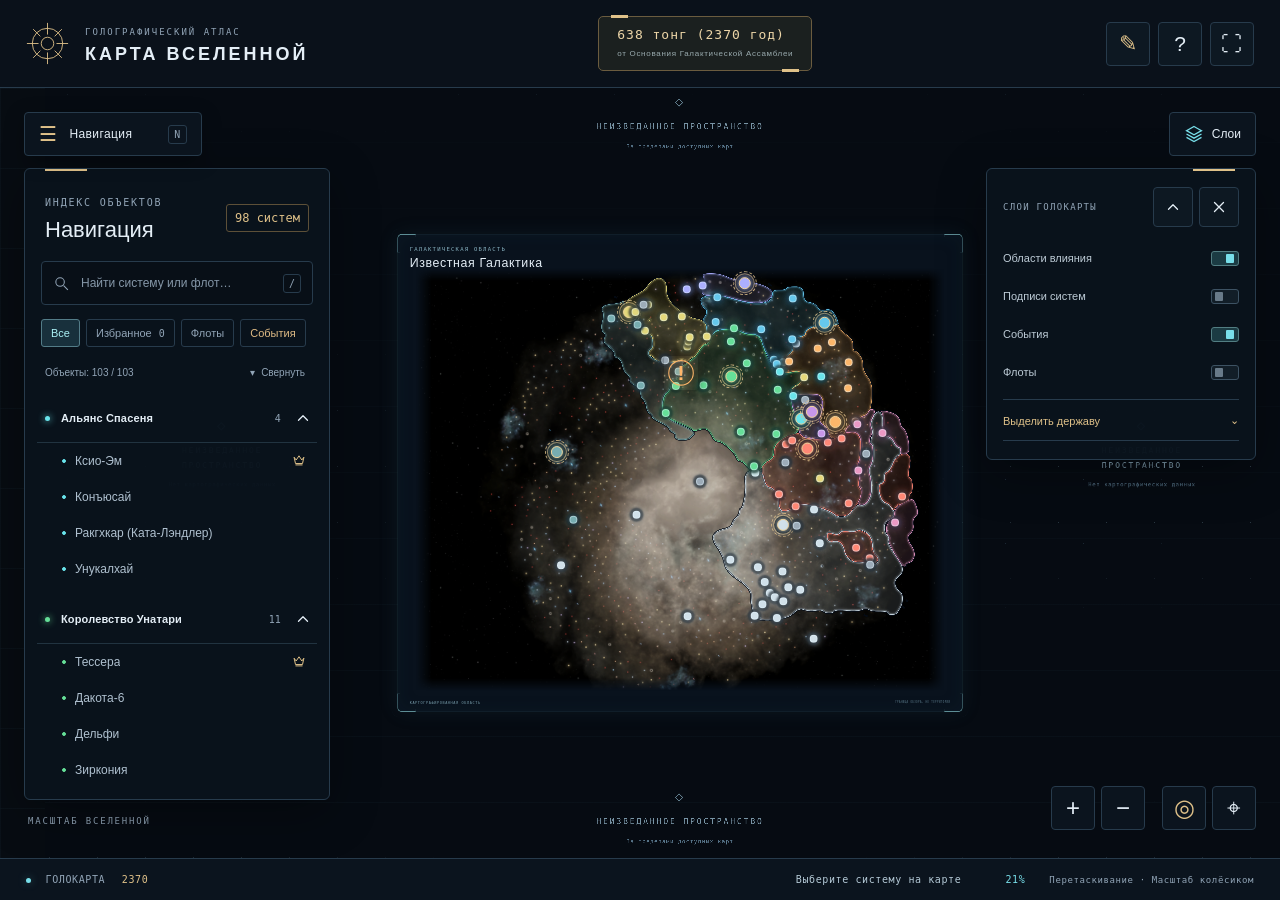
==== commit ff49e54f: "Новые границы" ====
--- a/index.html
+++ b/index.html
@@ -1,19 +1,1562 @@
 <!DOCTYPE html>
 
-<html lang="ru"><head><meta charset="utf-8"/><meta content="width=device-width,initial-scale=1" name="viewport"/><meta content="#080f17" name="theme-color"/><title>Карта Вселенной — Голокарта</title><link href="styles.css" rel="stylesheet"/><link href="universe.css" rel="stylesheet"/><link href="mobile.css" rel="stylesheet"/><link href="editor.css" rel="stylesheet"/><link href="cartographer.css" rel="stylesheet"/><link href="events.css" rel="stylesheet"/><link href="motion.css" rel="stylesheet"/><link href="refinements.css" rel="stylesheet"/><link href="dossier.css" rel="stylesheet"/><link href="battle.css" rel="stylesheet"/><link href="enhancements.css" rel="stylesheet"/><link href="polish.css" rel="stylesheet"/><link href="battle-report.css" rel="stylesheet"/><link href="rounds.css" rel="stylesheet"/><link href="combat-options.css" rel="stylesheet"/><link href="territories.css" rel="stylesheet"/><link href="panel-polish.css" rel="stylesheet"/><link href="system-objects.css" rel="stylesheet"/><link href="unified-ui.css" rel="stylesheet"/><link href="object-order.css" rel="stylesheet"/><link href="combined-editor.css" rel="stylesheet"/><link href="window-standards.css" rel="stylesheet"/><link href="final-layout.css" rel="stylesheet"/><link href="header-repair.css" rel="stylesheet"/><link href="sector-ui.css" rel="stylesheet"/><link href="round-orders.css" rel="stylesheet"/><link href="battle-v30.css" rel="stylesheet"/><link href="window-v30.css" rel="stylesheet"/><link href="guide-v31.css" rel="stylesheet"/><link href="ui-v31.css" rel="stylesheet"/><link href="ui-v32.css" rel="stylesheet"/></head>
+<html lang="ru">
+
+<head>
+    <meta charset="utf-8" />
+    <meta content="width=device-width,initial-scale=1" name="viewport" />
+    <meta content="#080f17" name="theme-color" />
+    <title>Карта Вселенной — Голокарта</title>
+    <link href="styles.css" rel="stylesheet" />
+    <link href="universe.css" rel="stylesheet" />
+    <link href="mobile.css" rel="stylesheet" />
+    <link href="editor.css" rel="stylesheet" />
+    <link href="cartographer.css" rel="stylesheet" />
+    <link href="events.css" rel="stylesheet" />
+    <link href="motion.css" rel="stylesheet" />
+    <link href="refinements.css" rel="stylesheet" />
+    <link href="dossier.css" rel="stylesheet" />
+    <link href="battle.css" rel="stylesheet" />
+    <link href="enhancements.css" rel="stylesheet" />
+    <link href="polish.css" rel="stylesheet" />
+    <link href="battle-report.css" rel="stylesheet" />
+    <link href="rounds.css" rel="stylesheet" />
+    <link href="combat-options.css" rel="stylesheet" />
+    <link href="territories.css" rel="stylesheet" />
+    <link href="panel-polish.css" rel="stylesheet" />
+    <link href="system-objects.css" rel="stylesheet" />
+    <link href="unified-ui.css" rel="stylesheet" />
+    <link href="object-order.css" rel="stylesheet" />
+    <link href="combined-editor.css" rel="stylesheet" />
+    <link href="window-standards.css" rel="stylesheet" />
+    <link href="final-layout.css" rel="stylesheet" />
+    <link href="header-repair.css" rel="stylesheet" />
+    <link href="sector-ui.css" rel="stylesheet" />
+    <link href="round-orders.css" rel="stylesheet" />
+    <link href="battle-v30.css" rel="stylesheet" />
+    <link href="window-v30.css" rel="stylesheet" />
+    <link href="guide-v31.css" rel="stylesheet" />
+    <link href="ui-v31.css" rel="stylesheet" />
+    <link href="ui-v32.css" rel="stylesheet" />
+</head>
+
 <body>
-<header class="topbar"><div class="brand"><svg aria-hidden="true" viewbox="0 0 48 48"><circle cx="24" cy="24" r="17"></circle><circle cx="24" cy="24" r="7"></circle><path d="M24 1v13m0 20v13M1 24h13m20 0h13M8 8l8 8m16 16 8 8M8 40l8-8m16-16 8-8"></path></svg><div><span class="eyebrow">ГОЛОГРАФИЧЕСКИЙ АТЛАС</span><h1>КАРТА ВСЕЛЕННОЙ</h1></div></div><div class="era" id="era"></div><div class="toolbar-actions"><button aria-label="Локальный редактор" class="icon-btn" id="admin-toggle" title="Локальный редактор">✎</button><button aria-label="Управление и горячие клавиши" class="icon-btn" id="help-toggle" title="Управление и горячие клавиши">?</button><button aria-label="Полноэкранный режим" class="icon-btn" id="fullscreen" title="Полноэкранный режим">⛶</button></div></header>
-<main id="app">
-<section aria-label="Интерактивная карта Вселенной" id="viewport" tabindex="0"><div class="space-grid"></div><div class="hide-fleets" id="world"><div aria-hidden="true" id="universe-field"></div><div class="unknown-space unknown-north"><span>НЕИЗВЕДАННОЕ ПРОСТРАНСТВО</span><small>За пределами доступных карт</small></div><div class="unknown-space unknown-west"><span>НЕИЗВЕДАННОЕ<br/>ПРОСТРАНСТВО</span><small>Нет картографических данных</small></div><div class="unknown-space unknown-east"><span>НЕИЗВЕДАННОЕ<br/>ПРОСТРАНСТВО</span><small>Нет картографических данных</small></div><div class="unknown-space unknown-south"><span>НЕИЗВЕДАННОЕ ПРОСТРАНСТВО</span><small>За пределами доступных карт</small></div><div aria-label="Область Известной Галактики" id="galaxy-frame"><div class="galaxy-frame-title"><span class="eyebrow">ГАЛАКТИЧЕСКАЯ ОБЛАСТЬ</span><h2>Известная Галактика</h2></div><i class="frame-corner tl"></i><i class="frame-corner tr"></i><i class="frame-corner bl"></i><i class="frame-corner br"></i><div class="galaxy-frame-footer">КАРТОГРАФИРОВАННАЯ ОБЛАСТЬ <span>ГРАНИЦА ОБЗОРА, НЕ ТЕРРИТОРИИ</span></div></div><img alt="Исходная карта галактики с областями влияния" draggable="false" height="2048" id="base-map" src="assets/galaxy-clean.png" width="2560"/><img alt="" aria-hidden="true" draggable="false" id="influence-map" src="assets/influence.png"/><div id="markers"></div></div><canvas aria-hidden="true" id="jump-effect"></canvas><div hidden="" id="peek" role="tooltip"></div><div class="map-caption"><span class="eyebrow">МАСШТАБ ВСЕЛЕННОЙ</span></div></section>
-<button aria-controls="navigation" aria-expanded="true" class="nav-toggle" id="nav-toggle"><span class="hamburger">☰</span> <span>Навигация</span><kbd>N</kbd></button>
-<aside class="panel" id="navigation"><div class="panel-heading"><div><span class="eyebrow">ИНДЕКС ОБЪЕКТОВ</span><h2>Навигация</h2></div><span class="counter" id="system-count" title="Количество систем"></span></div><label class="search"><svg aria-hidden="true" viewbox="0 0 24 24"><circle cx="10" cy="10" r="6"></circle><path d="m15 15 6 6"></path></svg><input aria-label="Найти систему или флот" id="search" placeholder="Найти систему или флот…" type="search"/><kbd>/</kbd></label><div class="filters"><button class="chip selected" id="all-filter">Все</button><button class="chip" id="favorite-filter">Избранное <span id="favorite-count">0</span></button><button class="chip" id="fleet-filter">Флоты</button><button class="chip" id="event-filter">События</button></div><div class="list-meta"><span id="result-count"></span><button id="collapse-groups" title="Свернуть все группы">Свернуть</button></div><nav aria-label="Системы и флоты" id="object-list"></nav></aside>
-<button aria-controls="layers" aria-expanded="true" class="layers-toggle" id="layers-toggle" title="Показать / скрыть слои (L)"><svg aria-hidden="true" viewbox="0 0 24 24"><path d="m12 3 9 5-9 5-9-5 9-5Zm-9 9 9 5 9-5M3 16l9 5 9-5"></path></svg><span>Слои</span></button><div class="layers panel" id="layers"><div class="layers-heading"><span class="eyebrow">СЛОИ ГОЛОКАРТЫ</span><button aria-controls="layers-content" aria-expanded="true" aria-label="Свернуть параметры слоёв" class="icon-btn" id="layers-collapse">−</button><button aria-label="Скрыть слои" class="icon-btn" id="layers-close">×</button></div><div id="layers-content"><label><input checked="" id="influence-toggle" type="checkbox"/><span>Области влияния</span><span class="switch"></span></label><label><input id="labels-toggle" type="checkbox"/><span>Подписи систем</span><span class="switch"></span></label><label><input checked="" id="events-toggle" type="checkbox"/><span>События</span><span class="switch"></span></label><label><input id="fleets-toggle" type="checkbox"/><span>Флоты</span><span class="switch"></span></label><button aria-expanded="false" id="faction-toggle">Выделить державу <span>⌄</span></button><div hidden="" id="faction-list"></div><p class="layer-note">Границы по системам; ручные правки — в редакторе территорий.</p></div></div>
-<aside aria-label="Данные выбранного объекта" class="panel" hidden="" id="inspector"><div class="inspector-top"><span class="eyebrow" id="object-type">ДОСЬЕ СИСТЕМЫ</span><button aria-expanded="true" aria-label="Свернуть досье" class="icon-btn" id="inspector-collapse">−</button><button aria-label="Закрыть карточку" class="icon-btn" id="close-inspector">×</button></div><div aria-hidden="true" id="inspector-emblem">◎</div><div hidden="" id="capital-badge"></div><div class="eyebrow" id="detail-group"></div><h2 id="detail-title"></h2><div class="coordinates" id="detail-coordinates"></div><div class="detail-actions"><button class="primary-btn" id="focus-object">◎ Центрировать</button><button aria-label="Добавить в избранное" aria-pressed="false" class="icon-btn" id="favorite-object">☆</button></div><details id="description-panel" open=""><summary>Описание <span>⌄</span></summary><div id="detail-description"></div></details><div id="detail-fleets"></div><div class="scroll-hint" hidden="" id="scroll-hint">↓ ПРОКРУТИТЕ ДОСЬЕ</div></aside>
-<div class="zoom-controls"><button aria-label="Приблизить" class="icon-btn" id="zoom-in" title="Приблизить (+)">+</button><button aria-label="Отдалить" class="icon-btn" id="zoom-out" title="Отдалить (−)">−</button><span></span><button aria-label="Показать Известную Галактику" class="icon-btn" id="galaxy-home" title="Известная Галактика (G)">◎</button><button aria-label="Показать всю Вселенную" class="icon-btn" id="fit" title="Обзор Вселенной (0)">⌖</button></div>
-<footer class="bottom-bar"><span><i class="status-dot"></i> ГОЛОКАРТА <b>2370</b></span><span id="selection-status">Выберите систему на карте</span><span id="zoom-status">100%</span><span class="desktop-hint">Перетаскивание · Масштаб колёсиком</span></footer>
-<div aria-label="Мобильное управление" id="mobile-dock"><button aria-controls="navigation" aria-expanded="false" aria-label="Навигация" id="mobile-nav"><span>☰</span>Объекты</button><button aria-controls="layers" aria-expanded="false" aria-label="Слои голокарты" id="mobile-layers"><span>▱</span>Слои</button><button aria-label="Досье выбранного объекта" disabled="" id="mobile-dossier"><span>◎</span>Досье</button><button aria-label="Показать галактику" id="mobile-home"><span>◉</span>Галактика</button><button aria-label="Обзор Вселенной" id="mobile-universe"><span>⌖</span>Вселенная</button></div></main>
-<dialog id="admin-dialog"><div class="dialog-head"><span class="eyebrow">КАРТОГРАФИЧЕСКИЙ ПУЛЬТ</span><button aria-label="Закрыть редактор" class="icon-btn" id="admin-close">×</button></div><p class="editor-warning">Черновик хранится только в этом браузере. Изменения станут общими после экспорта и загрузки на GitHub.</p><section id="editor-dashboard"><div class="editor-target"><div aria-hidden="true" class="target-reticle">◎</div><div><span class="eyebrow">ВЫБРАННЫЙ ОБЪЕКТ</span><h2 id="editor-selected-name"></h2><p id="editor-selected-type"></p></div></div><div class="editor-section-title">ОПЕРАЦИИ С ОБЪЕКТАМИ</div><div class="editor-grid"><button class="primary-btn" id="editor-new-system">＋ Создать систему</button><button class="primary-btn" id="editor-new-fleet">＋ Создать флот</button><button class="primary-btn" id="editor-new-event">◇ Создать событие</button><button class="primary-btn" id="editor-edit">✎ Редактировать досье</button><button class="primary-btn" id="editor-move">⌖ Перенести на карте</button><button class="primary-btn" hidden="" id="editor-battle">Провести сражение</button><button class="primary-btn" id="editor-delete">Удалить выбранный</button></div><div class="editor-section-title">ЧЕРНОВИК И ПУБЛИКАЦИЯ</div><p id="editor-status"></p><button class="primary-btn" id="editor-export">↓ Экспорт для GitHub Pages (.zip)</button><button class="primary-btn" id="editor-json">↓ Резервная копия (.json)</button><label class="import-label"><span>↑ ВОССТАНОВИТЬ ИЗ JSON</span><small>Нажмите, чтобы выбрать резервную копию</small><input accept="application/json,.json" aria-label="Выбрать резервную копию JSON" id="editor-import" type="file"/></label><button class="primary-btn" id="editor-reset">Отменить локальные изменения</button></section></dialog>
-<dialog id="object-dialog"><div class="dialog-head"><span class="eyebrow" id="object-form-title">НОВЫЙ ОБЪЕКТ</span><button aria-label="Закрыть форму" class="icon-btn" id="object-close">×</button></div><form id="object-form"><div class="editor-section-title">ИДЕНТИФИКАЦИЯ И ДОСЬЕ</div><label>Название<input id="object-name" maxlength="160" required=""/></label><label id="short-description-field">Краткое описание для наведения<textarea id="object-short-description" maxlength="600" rows="2"></textarea></label><label>Описание<textarea id="object-description" maxlength="20000" rows="5"></textarea></label><div id="system-fields"><div class="editor-section-title">ПОЛОЖЕНИЕ И ПРИНАДЛЕЖНОСТЬ</div><label>Принадлежность<select id="object-group"></select></label><div class="editor-grid"><label>X<input id="object-x" max="2559" min="0" required="" step="1" type="number"/></label><label>Y<input id="object-y" max="2047" min="0" required="" step="1" type="number"/></label></div><button class="primary-btn" id="object-pick" type="button">⌖ Выбрать место на карте</button><label id="event-type-field">Тип события<select id="object-event-type"><option value="information">Информационное</option><option value="combat">Боевое</option></select></label><label hidden="" id="event-color-field">Цвет события<input id="object-event-color" type="color" value="#ffb66a"/></label><label class="check-label"><input id="object-capital" type="checkbox"/> Столичная система</label></div><div hidden="" id="fleet-fields"><div class="editor-section-title">ДИСЛОКАЦИЯ ФЛОТА</div><label>Размещение: система или событие<select id="object-system"></select></label><label>Принадлежность флота<select id="object-fleet-group"></select></label><label>Цвет флота<input id="object-fleet-color" type="color" value="#a8dce7"/></label><div class="editor-section-title">ХАРАКТЕРИСТИКИ КАЖДОГО КОРАБЛЯ</div><div class="editor-grid"><label>Численность<input id="fleet-count" max="500" min="0" required="" type="number" value="10"/></label><label>HP корабля<input id="fleet-hp" max="100" min="1" required="" type="number" value="3"/></label><label>Атака: минимум<input id="fleet-attackMin" max="1000" min="0" required="" type="number" value="5"/></label><label>Атака: максимум<input id="fleet-attackMax" max="1000" min="0" required="" type="number" value="20"/></label><label>Защита: минимум<input id="fleet-defenseMin" max="1000" min="0" required="" type="number" value="5"/></label><label>Защита: максимум<input id="fleet-defenseMax" max="1000" min="0" required="" type="number" value="20"/></label></div><label>Тип флота<select id="object-fleet-type"><option value="satellite-ally">Флот Альянса</option><option value="satellite-Friend">Союзный флот</option><option value="satellite-Neutral">Нейтральный флот</option><option value="satellite-enemy">Флот противника</option></select></label></div><p id="object-error" role="alert"></p><button class="primary-btn" id="object-save">Сохранить в черновик</button></form></dialog>
-<div hidden="" id="pick-banner">Выберите точку на карте <button id="pick-cancel">Отмена</button></div><dialog id="battle-dialog"><header class="battle-header"><div><span class="eyebrow">ТАКТИЧЕСКИЙ СИМУЛЯТОР</span><h2 id="battle-title"></h2></div><button aria-label="Закрыть симулятор" class="icon-btn" id="battle-close">×</button></header><p class="battle-rule">Корабль — отдельный юнит. Атака выше защиты или подтверждённый крит: −1 HP. Бой идёт до уничтожения или бегства остальных сторон.</p><section id="battle-setup"><div class="battle-options"><label><input checked="" id="battle-crits" type="checkbox"/> Подтверждаемые криты</label><label><input id="battle-split-multi" type="checkbox"/> Мультиатаки отдельными ходами</label><button class="primary-btn" id="battle-help-toggle">? Помощь по бою</button></div><div class="battle-controls"><label>Раунды<input id="battle-rounds" max="100" min="1" type="number" value="10"/></label><button class="primary-btn" id="battle-add-side">＋ Сторона конфликта</button><button class="primary-btn" id="battle-start">⚔ Начать сражение</button></div><div class="battle-layout"><aside><span class="eyebrow">ДОСТУПНЫЕ ФЛОТЫ</span><p class="battle-help">Перетащите флот на сторону. На телефоне выберите сторону в карточке флота.</p><div id="battle-pool"></div></aside><div id="battle-sides"></div></div></section><section hidden="" id="battle-playback"><div class="battle-progress"><span id="battle-round-status"></span><button class="primary-btn" id="battle-skip">Показать итог</button></div><div hidden="" id="round-controls"><button class="primary-btn" id="round-prev">← Предыдущий</button><span id="round-selected"></span><button class="primary-btn" id="round-next">Следующий →</button><label>Ещё раундов<input id="round-extra" max="100" min="1" type="number" value="5"/></label><button class="primary-btn" id="round-extend">Проиграть следующий раунд</button><button class="primary-btn" id="battle-full">Симулировать полное сражение</button></div><canvas height="480" id="battle-canvas" width="1000"></canvas><div id="battle-scoreboard"></div><div id="battle-log"></div><button class="primary-btn" hidden="" id="battle-save">Сохранить итог в событии</button><button class="primary-btn" hidden="" id="battle-again">Вернуться к расстановке</button></section><p id="battle-error" role="alert"></p></dialog>
-<dialog id="help"><div class="dialog-head"><span class="eyebrow">ПУЛЬТ УПРАВЛЕНИЯ</span><button aria-label="Закрыть справку" class="icon-btn" id="close-help">×</button></div><h2>Исследуйте галактику</h2><p>Перетаскивайте карту мышью или пальцем. Колёсико и жест двумя пальцами изменяют масштаб относительно курсора.</p><dl><dt><kbd>/</kbd></dt><dd>Поиск системы или флота</dd><dt><kbd>N</kbd></dt><dd>Скрыть / раскрыть навигацию</dd><dt><kbd>+</kbd> <kbd>−</kbd></dt><dd>Изменить масштаб</dd><dt><kbd>0</kbd></dt><dd>Обзор Вселенной</dd><dt><kbd>G</kbd></dt><dd>Показать Известную Галактику</dd><dt><kbd>Esc</kbd></dt><dd>Закрыть карточку или справку</dd></dl><p>Звезда сохраняет объект в избранном на этом устройстве. Описание можно свернуть. Территории строятся по системам и корректируются кистью в редакторе границ.</p></dialog>
-<div hidden="" id="toast" role="status"></div><script id="galaxy-data" type="application/json">{"systems": [{"id": 5, "name": "Дельфи", "titleHtml": "Дельфи", "shortDescription": "", "description": "Ранее - приграничная система Королевства Унатари на территории Зеленого Дома. На планете Пираксис располагалось посольство Роя Мелиафатов. В ходе ожесточенных боев система, как и весь сектор, была вновь включена в состав Королевства силами Великой Армады.", "descriptionHtml": "Ранее - приграничная система Королевства Унатари на территории Зеленого Дома. На планете Пираксис располагалось посольство Роя Мелиафатов. В ходе ожесточенных боев система, как и весь сектор, была вновь включена в состав Королевства силами Великой Армады.", "x": 1254, "y": 564, "group": "Унатари", "order": null}, {"id": 6, "name": "Нижний фронт", "titleHtml": "Нижний фронт", "shortDescription": "", "description": "Второй и менее спокойный фронт Зетта-Унатарского театра войны - южное направление Зетта-Унатарского театра войны. Силы фронта сдерживают противника и обеспечивают устойчивость общего наступления Великой Армады.", "descriptionHtml": "Второй и менее спокойный фронт Зетта-Унатарского театра войны - южное направление Зетта-Унатарского театра войны. Силы фронта сдерживают противника и обеспечивают устойчивость общего наступления Великой Армады.", "x": 1205, "y": 695, "group": "Унатари", "order": "last:2"}, {"id": 23, "name": "Сектор Лунт", "titleHtml": "Сектор Лунт", "shortDescription": "", "description": "По итогам саммита между четырьмя членами Альянса Спасения сектор был передан Рою Мелиафатов. В настоящее время продолжается установленный соглашением \"срок эвакуации\". По мере его завершения оставшиеся силы и структуры прежних владельцев должны успеть покинуть регион, а сам сектор постепенно переходит под полный контроль Роя Мелиафатов.", "descriptionHtml": "По итогам саммита между четырьмя членами Альянса Спасения сектор был передан Рою Мелиафатов. В настоящее время продолжается установленный соглашением \"срок эвакуации\". По мере его завершения оставшиеся силы и структуры прежних владельцев должны успеть покинуть регион, а сам сектор постепенно переходит под полный контроль Роя Мелиафатов.", "x": 1283, "y": 227, "group": "Мелиафаты", "order": null}, {"id": 24, "name": "Кхал'нушу", "titleHtml": "Кхал'нушу", "shortDescription": "", "description": "Один из важнейших производственных миров Роя. Здесь сосредоточены комплексы, задействованные в создании и подготовке новых материнских кораблей. Помимо прочего, сюда переселены беженцы из Рабджанхотипбара - родного мира кхаллов.", "descriptionHtml": "Один из важнейших производственных миров Роя. Здесь сосредоточены комплексы, задействованные в создании и подготовке новых материнских кораблей. Помимо прочего, сюда переселены беженцы из Рабджанхотипбара - родного мира кхаллов.", "x": 1404, "y": 324, "group": "Мелиафаты", "order": null}, {"id": 25, "name": "Футукх", "titleHtml": "Футукх", "shortDescription": "", "description": "Мир Роя Мелиафатов, находящийся в процессе масштабного терраформирования. Местная биосфера постепенно преобразуется под потребности Роя.", "descriptionHtml": "Мир Роя Мелиафатов, находящийся в процессе масштабного терраформирования. Местная биосфера постепенно преобразуется под потребности Роя.", "x": 1195, "y": 231, "group": "Мелиафаты", "order": null}, {"id": 26, "name": "Сахафа", "titleHtml": "Сахафа", "shortDescription": "", "description": "Родной мир одноименной расы. Оккупирована и терраформирована силами Роя Мелиафатов.", "descriptionHtml": "Родной мир одноименной расы. Оккупирована и терраформирована силами Роя Мелиафатов.", "x": 1309, "y": 373, "group": "Мелиафаты", "order": null}, {"id": 27, "name": "Рокс II", "titleHtml": "Рокс II", "shortDescription": "", "description": "Звёздная система, ещё недавно славившаяся лунами с уникальными климатами и сложными экосистемами. В прошлом - идеальное место для отдыха. Но с тех пор, как прошло терраформирование, её былое очарование угасло.", "descriptionHtml": "Звёздная система, ещё недавно славившаяся лунами с уникальными климатами и сложными экосистемами. В прошлом - идеальное место для отдыха. Но с тех пор, как прошло терраформирование, её былое очарование угасло.", "x": 1315, "y": 349, "group": "Мелиафаты", "order": null}, {"id": 28, "name": "Веридиан", "titleHtml": "Веридиан", "shortDescription": "", "description": "Когда-то - тропический мир с гармонично встроенным в него мегаполисом, крупнейшим в Катонском Союзе. Сейчас он всё ещё переживает этап терраформирования, медленно теряя остатки своей природной красоты.", "descriptionHtml": "Когда-то - тропический мир с гармонично встроенным в него мегаполисом, крупнейшим в Катонском Союзе. Сейчас он всё ещё переживает этап терраформирования, медленно теряя остатки своей природной красоты.", "x": 1321, "y": 328, "group": "Мелиафаты", "order": null}, {"id": 29, "name": "Шаа'Нуурткгхск", "titleHtml": "Шаа'Нуурткгхск", "shortDescription": "", "description": "Один из ключевых участков Мелиафатского фронта. Система подвергается масштабной атаке Зеттов, поддерживаемой присутствием материнского корабля и многочисленных подчинённых ему боевых единиц.", "descriptionHtml": "Один из ключевых участков Мелиафатского фронта. Система подвергается масштабной атаке Зеттов, поддерживаемой присутствием материнского корабля и многочисленных подчинённых ему боевых единиц.", "x": 1104, "y": 297, "group": "Мелиафаты", "order": null}, {"id": 30, "name": "Альзирр", "titleHtml": "Альзирр", "shortDescription": "", "description": "Родная система Кетрафагов - объединителей инсектоидных рас и фактических создателей Роя Мелиафатов. На данный момент находится под непрерывным натиском бесконечно прибывающих сил Зеттов. В ответ Рой бросает в бой новорождённые корабли и стягивает подкрепления из других секторов.", "descriptionHtml": "Родная система Кетрафагов - объединителей инсектоидных рас и фактических создателей Роя Мелиафатов. На данный момент находится под непрерывным натиском бесконечно прибывающих сил Зеттов. В ответ Рой бросает в бой новорождённые корабли и стягивает подкрепления из других секторов.", "x": 1027, "y": 206, "group": "Мелиафаты", "order": "0"}, {"id": 31, "name": "Арба", "titleHtml": "Арба", "shortDescription": "", "description": "Когда-то была миром арбаринцев - гуманоидной расы, населявшей океаны, зелёные леса и прибрежные города. Когда-то \"живой\" мир, ныне полностью поглощён песками после терраформирования Роем. Во время войны используется как место сбора командующих особей, где хранятся уцелевшие корабли-матки. Отсюда Рой отправляет флотилии на периферию.", "descriptionHtml": "Когда-то была миром арбаринцев - гуманоидной расы, населявшей океаны, зелёные леса и прибрежные города. Когда-то \"живой\" мир, ныне полностью поглощён песками после терраформирования Роем. Во время войны используется как место сбора командующих особей, где хранятся уцелевшие корабли-матки. Отсюда Рой отправляет флотилии на периферию.", "x": 1058, "y": 206, "group": "Мелиафаты", "order": null}, {"id": 32, "name": "Таиб", "titleHtml": "Таиб", "shortDescription": "", "description": "Система являлось отправным пунктом для экспедиции Катонского Союза на Ши. Не представляет особой ценности, имеет два стандартных планетоида.", "descriptionHtml": "Система являлось отправным пунктом для экспедиции Катонского Союза на Ши. Не представляет особой ценности, имеет два стандартных планетоида.", "x": 1119, "y": 170, "group": "Мелиафаты", "order": null}, {"id": 33, "name": "Ши (Ката-Кронос)", "titleHtml": "Ши (Ката-Кронос)", "shortDescription": "", "description": "Отправленная в эту систему экспедиция Кетрафагов пропала без вести. Повторные попытки Роя Мелиафатов отправить сюда корабли для экспании заканчивались с тем же результатом.", "descriptionHtml": "Отправленная в эту систему экспедиция Кетрафагов пропала без вести. Повторные попытки Роя Мелиафатов отправить сюда корабли для экспании заканчивались с тем же результатом.", "x": 1097, "y": 170, "group": "Нейтраные", "order": null}, {"id": 34, "name": "Иллмеакаааах", "titleHtml": "Иллмеакаааах", "shortDescription": "", "description": "Фронтовая система Роя, находящаяся под постоянным натиском Зеттов. В системе зафиксирован материнский корабль противника, вокруг которого сосредоточены основные силы вторжения.", "descriptionHtml": "Фронтовая система Роя, находящаяся под постоянным натиском Зеттов. В системе зафиксирован материнский корабль противника, вокруг которого сосредоточены основные силы вторжения.", "x": 1202, "y": 440, "group": "Нейтраные", "order": null}, {"id": 36, "name": "Шстр-стр", "titleHtml": "Шстр-стр", "shortDescription": "", "description": "Столичная система некогда великой межагалактической Империи инсектоидной расы - Шанкэрашмимашишипши'наш. Прародителей рас Роя Мелиафатов.", "descriptionHtml": "Столичная система некогда великой межагалактической Империи инсектоидной расы - Шанкэрашмимашишипши'наш. Прародителей рас Роя Мелиафатов.", "x": 941, "y": 237, "group": "Зетты", "order": null}, {"id": 37, "name": "S-sh-s-s-s", "titleHtml": "S-sh-s-s-s", "shortDescription": "", "description": "Являлось самой густонаселенной системой, с десятком тераформированных планет. По неофициальным данным в одной лишь этой системе проживало и находилось в анабиозе около десяти миллиардов боевых инсектоидов, без учёта представителей других классов.", "descriptionHtml": "Являлось самой густонаселенной системой, с десятком тераформированных планет. По неофициальным данным в одной лишь этой системе проживало и находилось в анабиозе около десяти миллиардов боевых инсектоидов, без учёта представителей других классов.", "x": 1084, "y": 562, "group": "Зетты", "order": null}, {"id": 38, "name": "Ктулх'Мак'шурх ", "titleHtml": "Ктулх'Мак'шурх ", "shortDescription": "", "description": "В прошлом  особо густонаселённая система из двух обитаемых миров. Здесь располагались основные центры создания мажар-каниров - метисов, предназначенных для последующей интеграции в Галактическое Сообщество.", "descriptionHtml": "В прошлом  особо густонаселённая система из двух обитаемых миров. Здесь располагались основные центры создания мажар-каниров - метисов, предназначенных для последующей интеграции в Галактическое Сообщество.", "x": 1267, "y": 494, "group": "Зетты", "order": null}, {"id": 54, "name": "Солус", "titleHtml": "Солус", "shortDescription": "", "description": "Приграничная система с двумя крупными планетами-шахтами - Дайдгых и Маззакт. Административным центром системы некогда являлся спутник Маззакта - Хай'Кугх, уничтоженный в результате орбитальной бомбардировки. После окончания войны \"ста тонгов\" разрушенная инфраструктура системы была полностью восстановлена. Позднее Маззакт восстал против власти Империи, однако мятеж был подавлен. Сейчас система вновь находится под властью Регента, а работа шахт постепенно восстанавливается.", "descriptionHtml": "Приграничная система с двумя крупными планетами-шахтами - Дайдгых и Маззакт. Административным центром системы некогда являлся спутник Маззакта - Хай'Кугх, уничтоженный в результате орбитальной бомбардировки. После окончания войны \"ста тонгов\" разрушенная инфраструктура системы была полностью восстановлена. Позднее Маззакт восстал против власти Империи, однако мятеж был подавлен. Сейчас система вновь находится под властью Регента, а работа шахт постепенно восстанавливается.", "x": 1788, "y": 847, "group": "Гэкхо", "order": null}, {"id": 55, "name": "Ордан", "titleHtml": "Ордан", "shortDescription": "", "description": "Пограничная система с развитой сетью военных станций и ретрансляторов. Через неё проходят основные маршруты снабжения местных имперских сил, что делает его важным транспортным узлом региона. Охраняется Легионом Бесстрашных.", "descriptionHtml": "Пограничная система с развитой сетью военных станций и ретрансляторов. Через неё проходят основные маршруты снабжения местных имперских сил, что делает его важным транспортным узлом региона. Охраняется Легионом Бесстрашных.", "x": 1818, "y": 829, "group": "Гэкхо", "order": null}, {"id": 57, "name": "Кал'Наар", "titleHtml": "Кал'Наар", "shortDescription": "", "description": "Густонаселённый аграрно-промышленный регион, обеспечивающий продовольствием и сырьём весь сектор Тар'Наал. На орбите главного мира расположены крупные транспортные терминалы и склады Империи. С 638 тонга дворец префекта на планете Джабадун преобразован во временную столицу, где сосредоточены уцелевшие структуры Императориуса.", "descriptionHtml": "Густонаселённый аграрно-промышленный регион, обеспечивающий продовольствием и сырьём весь сектор Тар'Наал. На орбите главного мира расположены крупные транспортные терминалы и склады Империи. С 638 тонга дворец префекта на планете Джабадун преобразован во временную столицу, где сосредоточены уцелевшие структуры Императориуса.", "x": 1991, "y": 839, "group": "Гэкхо", "order": null}, {"id": 59, "name": "Бид'джу", "titleHtml": "Бид'джу", "shortDescription": "", "description": "Некогда важный транспортный узел, через который проходили маршруты между секторами Империи. На орбитах расположены крупные перевалочные станции и военные склады.", "descriptionHtml": "Некогда важный транспортный узел, через который проходили маршруты между секторами Империи. На орбитах расположены крупные перевалочные станции и военные склады.", "x": 2092, "y": 1133, "group": "Гэкхо", "order": null}, {"id": 60, "name": "Тарвен ", "titleHtml": "Тарвен ", "shortDescription": "", "description": "Крупный населённый регион с несколькими развитыми колониями. Система имеет собственные производственные мощности и служит одним из основных центров снабжения сектора Киф.", "descriptionHtml": "Крупный населённый регион с несколькими развитыми колониями. Система имеет собственные производственные мощности и служит одним из основных центров снабжения сектора Киф.", "x": 1835, "y": 1148, "group": "Гэкхо", "order": null}, {"id": 61, "name": "Арвек", "titleHtml": "Арвек", "shortDescription": "", "description": "Некогда находившаяся в глубине Империи система, после потери соседних территорий ставшая приграничной. На её территории спешно укрепляются планетарные гарнизоны и формируются новые оборонительные рубежи. Здесь сосредоточены силы единственного Женского Легиона.", "descriptionHtml": "Некогда находившаяся в глубине Империи система, после потери соседних территорий ставшая приграничной. На её территории спешно укрепляются планетарные гарнизоны и формируются новые оборонительные рубежи. Здесь сосредоточены силы единственного Женского Легиона.", "x": 1754, "y": 1090, "group": "Гэкхо", "order": null}, {"id": 67, "name": "Либерн", "titleHtml": "Либерн", "shortDescription": "", "description": "Находится под контролем повстанцев. Именно здесь некогда была сформирована крупнейшая ячейка Анти-Имперской Коалиции, впоследствии ставшая основой движения, ныне известного как Либерио.", "descriptionHtml": "Находится под контролем повстанцев. Именно здесь некогда была сформирована крупнейшая ячейка Анти-Имперской Коалиции, впоследствии ставшая основой движения, ныне известного как Либерио.", "x": 2317, "y": 1227, "group": "Либерио", "order": null}, {"id": 68, "name": "Меридий", "titleHtml": "Меридий", "shortDescription": "", "description": "Один из центров сопротивления имперских лоялистов в секторе Эйден, отказавшихся признать власть Регента. В основном, оборону ведут планетарные армии, остатки местных гарнизонов и самостоятельно сформированные системные войска, продолжающие сражаться во имя Императора.", "descriptionHtml": "Один из центров сопротивления имперских лоялистов в секторе Эйден, отказавшихся признать власть Регента. В основном, оборону ведут планетарные армии, остатки местных гарнизонов и самостоятельно сформированные системные войска, продолжающие сражаться во имя Императора.", "x": 2351, "y": 1101, "group": "Гэкхо", "order": null}, {"id": 69, "name": "Аур-Кастелл", "titleHtml": "Аур-Кастелл", "shortDescription": "", "description": "Система одного из последнего полностью лояльного сектора Кастелл, практически со всех сторон окружённый враждебными силами. Оборону системы и подступов к сектору удерживает Легион Хранителей, превративший Аур-Кастелл в главный оплот Империи в регионе.", "descriptionHtml": "Система одного из последнего полностью лояльного сектора Кастелл, практически со всех сторон окружённый враждебными силами. Оборону системы и подступов к сектору удерживает Легион Хранителей, превративший Аур-Кастелл в главный оплот Империи в регионе.", "x": 2194, "y": 1400, "group": "Гэкхо", "order": null}, {"id": 70, "name": "Вар-Керрон", "titleHtml": "Вар-Керрон", "shortDescription": "", "description": "Промышленное сердце сектора и один из важнейших центров военного кораблестроения. Орбитальное пространство Вар-Керрона заполнено верфями, ремонтными доками и производственными комплексами, обеспечивающими остатки имперских сил кораблями и снабжением.", "descriptionHtml": "Промышленное сердце сектора и один из важнейших центров военного кораблестроения. Орбитальное пространство Вар-Керрона заполнено верфями, ремонтными доками и производственными комплексами, обеспечивающими остатки имперских сил кораблями и снабжением.", "x": 2128, "y": 1349, "group": "Гэкхо", "order": null}, {"id": 72, "name": "Неккар", "titleHtml": "Неккар", "shortDescription": "", "description": "Система Неккар являлось родиной расы кристаллидов. Эта система освещалось сравнительно молодой крупной звёздой Зион, излучавшей белый или бело-голубой цвет, которая и погубила всю систему.", "descriptionHtml": "Система Неккар являлось родиной расы кристаллидов. Эта система освещалось сравнительно молодой крупной звёздой Зион, излучавшей белый или бело-голубой цвет, которая и погубила всю систему.", "x": 2196, "y": 1432, "group": "Нейтраные", "order": null}, {"id": 73, "name": "Принцепс", "titleHtml": "Принцепс", "shortDescription": "", "description": "Родная система Лемнов, со столичной планетой Ситула, имеющий также четыре обитаемых спутника-заповедника, чьи орбиты проходит по диагонали.", "descriptionHtml": "Родная система Лемнов, со столичной планетой Ситула, имеющий также четыре обитаемых спутника-заповедника, чьи орбиты проходит по диагонали.", "x": 1952, "y": 1327, "group": "Ювианцы", "order": null}, {"id": 74, "name": "Фаарк V", "titleHtml": "Фаарк V", "shortDescription": "", "description": "Важнейший логистический и военно-промышленный узел Империи Гэк'хо. В ходе второй волны Наступления БЮИ стал местом одного из наиболее кровопролитных сражений войны. Несмотря на сопротивление шести Легионов, оборона планеты была сокрушена. В сражении погибла двое Протекторов, а сама система перешла под контроль БЮИ.", "descriptionHtml": "Важнейший логистический и военно-промышленный узел Империи Гэк'хо. В ходе второй волны Наступления БЮИ стал местом одного из наиболее кровопролитных сражений войны. Несмотря на сопротивление шести Легионов, оборона планеты была сокрушена. В сражении погибла двое Протекторов, а сама система перешла под контроль БЮИ.", "x": 1924, "y": 1164, "group": "Ювианцы", "order": null}, {"id": 75, "name": "Ядро (Ката-Марин)", "titleHtml": "Ядро (Ката-Марин)", "shortDescription": "", "description": "Некогда - сердце и столица Империи Гэк'хо, покрытая величественными шпилями, устремлёнными к солнцу. Над ними возвышался \"Никагхарри Тег’хэк\" - Кристальный Дворец, резиденция Императора, охраняемая преторианцами и механическими воинами, питаемыми энергией кристаллов.\nВ 638 тонге система была захвачена Бесконечной Ювианской Империей в ходе ожесточённого сражения, стоившего Империи Гэк'хо значительной части её сил.", "descriptionHtml": "Некогда - сердце и столица Империи Гэк'хо, покрытая величественными шпилями, устремлёнными к солнцу. Над ними возвышался \"Никагхарри Тег’хэк\" - Кристальный Дворец, резиденция Императора, охраняемая преторианцами и механическими воинами, питаемыми энергией кристаллов.\nВ 638 тонге система была захвачена Бесконечной Ювианской Империей в ходе ожесточённого сражения, стоившего Империи Гэк'хо значительной части её сил.", "x": 1774, "y": 1238, "group": "Ювианцы", "order": "0"}, {"id": 76, "name": "Икония", "titleHtml": "Икония", "shortDescription": "", "description": "Наступательный бастион Бесконечной Ювианской Империи. В системе была зафиксирована действующая ювианская флотилия, состав и дальнейшие намерения которой остаются очевидными. Там формируется флот вторжения.", "descriptionHtml": "Наступательный бастион Бесконечной Ювианской Империи. В системе была зафиксирована действующая ювианская флотилия, состав и дальнейшие намерения которой остаются очевидными. Там формируется флот вторжения.", "x": 1639, "y": 985, "group": "Ювианцы", "order": null}, {"id": 77, "name": "D8721", "titleHtml": "D8721", "shortDescription": "", "description": "Имеет планетоид с руинами военной база Ювианской Империи «Омикрон», оставленная в ходе конфликта с Обаугами. Охранная система базы стала причиной возникновения нестабильных гравитационных волн, которые выводили технику из строя, также активируя пространственные сингулярности,  реагирующих на движение, аннигилирующих нарушителей. База была уничтожена по приказу ценутриона Ахэвуса. Империя вела добычу хаззалита в данной системе.", "descriptionHtml": "Имеет планетоид с руинами военной база Ювианской Империи «Омикрон», оставленная в ходе конфликта с Обаугами. Охранная система базы стала причиной возникновения нестабильных гравитационных волн, которые выводили технику из строя, также активируя пространственные сингулярности,  реагирующих на движение, аннигилирующих нарушителей. База была уничтожена по приказу ценутриона Ахэвуса. Империя вела добычу хаззалита в данной системе.", "x": 1518, "y": 1407, "group": "Ювианцы", "order": null}, {"id": 78, "name": "\nАцид\n", "titleHtml": "\n\u003ca href=\"https://discordapp.com/channels/754063621595594855/805220926777327686/805221014316646401\" target=\"_blank\">Ацид\u003c/a>\n", "shortDescription": "", "description": "Крупная система располагающая тремя светилами, кружащими на некотором расстоянии  друг от друга. На орбитах звезд разместилось двадцать три планеты, большая часть из которых представляют из себя выжженные, непригодные для жизни и работ, массивы, лишенные всяких ресурсов.", "descriptionHtml": "Крупная система располагающая тремя светилами, кружащими на некотором расстоянии  друг от друга. На орбитах звезд разместилось двадцать три планеты, большая часть из которых представляют из себя выжженные, непригодные для жизни и работ, массивы, лишенные всяких ресурсов.", "x": 1771, "y": 1464, "group": "Ювианцы", "order": null}, {"id": 79, "name": "\nАракис\n", "titleHtml": "\n\u003ca href=\"https://discordapp.com/channels/754063621595594855/804141713496473660/805220789523578910\" target=\"_blank\">Аракис\u003c/a>\n", "shortDescription": "", "description": "Единственная планета в системе. На планете обнаружены невероятно ценные специи, которые просто значительно воздействуют на вкусовые рецепторы, даже щепотка их способна поразить и оставить ощущение настоящего наркотика. На планете имеются руины Ювианцев. Родина Диатонитов", "descriptionHtml": "Единственная планета в системе. На планете обнаружены невероятно ценные специи, которые просто значительно воздействуют на вкусовые рецепторы, даже щепотка их способна поразить и оставить ощущение настоящего наркотика. На планете имеются руины Ювианцев. Родина Диатонитов", "x": 1857, "y": 1553, "group": "Ювианцы", "order": null}, {"id": 80, "name": "Вольф 359", "titleHtml": "Вольф 359", "shortDescription": "", "description": "Звёздная система на информационной границе Солнечной системы - дальнейшая из изученных. Известно, что её звезда достаточно нестабильна, а шесть планет вокруг неё богаты космическими металлами - платиной и золотом.", "descriptionHtml": "Звёздная система на информационной границе Солнечной системы - дальнейшая из изученных. Известно, что её звезда достаточно нестабильна, а шесть планет вокруг неё богаты космическими металлами - платиной и золотом.", "x": 1652, "y": 1443, "group": "Ювианцы", "order": null}, {"id": 81, "name": "\nB98022\n", "titleHtml": "\n\u003ca href=\"https://discord.com/channels/754063621595594855/774381136439672872/775455454150524958\" target=\"_blank\">B98022\u003c/a>\n", "shortDescription": "", "description": "Она же система Звезда Барнарда. Имеет крохотное светило, размером уступающим Земному Солнцу на целых девяносто процентов.", "descriptionHtml": "Она же система Звезда Барнарда. Имеет крохотное светило, размером уступающим Земному Солнцу на целых девяносто процентов.", "x": 1685, "y": 1515, "group": "Ювианцы", "order": null}, {"id": 82, "name": "\nБордер\n", "titleHtml": "\n\u003ca href=\"https://discord.com/channels/754063621595594855/794935925931114526/794939989421981707\" target=\"_blank\">Бордер\u003c/a>\n", "shortDescription": "", "description": "Крохотная система, которая при этом имеет светило средних размеров, на орбите которого крутится сразу 7 планет и около сорока спутников на них.", "descriptionHtml": "Крохотная система, которая при этом имеет светило средних размеров, на орбите которого крутится сразу 7 планет и около сорока спутников на них.", "x": 1799, "y": 1541, "group": "Ювианцы", "order": null}, {"id": 83, "name": "Альфа Центавра", "titleHtml": "Альфа Центавра", "shortDescription": "", "description": "Тройная звёздная система в созвездии Центавра, ближайшая к Солнечной. Два светила которой расположены максимально близко, а третье, красный карлик, находится в стадии затухания. На сложной орбите двойной звезды располагается три планеты.", "descriptionHtml": "Тройная звёздная система в созвездии Центавра, ближайшая к Солнечной. Два светила которой расположены максимально близко, а третье, красный карлик, находится в стадии затухания. На сложной орбите двойной звезды располагается три планеты.", "x": 1710, "y": 1568, "group": "Ювианцы", "order": null}, {"id": 84, "name": "Солнечная Система", "titleHtml": "Солнечная Система", "shortDescription": "", "description": "Родина современной человеческой расы.", "descriptionHtml": "Родина современной человеческой расы.", "x": 1734, "y": 1589, "group": "Ювианцы", "order": null}, {"id": 85, "name": "Цаметариум-1", "titleHtml": "Цаметариум-1", "shortDescription": "", "description": "Двойная звёздная система без крупных планет. Однако на орбите этих звёзд невообразимое количество крупных астероидов, богатых всевозможными ресурсами, в особенности для ядерного синтеза.", "descriptionHtml": "Двойная звёздная система без крупных планет. Однако на орбите этих звёзд невообразимое количество крупных астероидов, богатых всевозможными ресурсами, в особенности для ядерного синтеза.", "x": 1775, "y": 1609, "group": "Ювианцы", "order": null}, {"id": 86, "name": "Кадавр-3", "titleHtml": "Кадавр-3", "shortDescription": "", "description": "Красный карлик с двумя газовыми гигантами. Экспедиция рискованная, но есть основания считать, что один из гигантов - кладезь жидких металлов и минералов.", "descriptionHtml": "Красный карлик с двумя газовыми гигантами. Экспедиция рискованная, но есть основания считать, что один из гигантов - кладезь жидких металлов и минералов.", "x": 1674, "y": 1623, "group": "Ювианцы", "order": null}, {"id": 87, "name": "W08550714", "titleHtml": "W08550714", "shortDescription": "", "description": "Одна из наиболее приоритетных для изучения звёздных систем. На трёх крупных планетах обнаружена вода и многие ценные ресурсы, а звезда излучает минимум радиации. Также одна из планет потенциально пригодна для жизни.", "descriptionHtml": "Одна из наиболее приоритетных для изучения звёздных систем. На трёх крупных планетах обнаружена вода и многие ценные ресурсы, а звезда излучает минимум радиации. Также одна из планет потенциально пригодна для жизни.", "x": 1744, "y": 1690, "group": "Ювианцы", "order": null}, {"id": 88, "name": "Хаад-Мур'тан", "titleHtml": "Хаад-Мур'тан", "shortDescription": "", "description": "В этой системе Империя Гэк'Хо попала в тщательно подготовленную засаду. За один этот эпизод войны было уничтожено более 12 000 кораблей, включая два колосса и пять титанов.", "descriptionHtml": "В этой системе Империя Гэк'Хо попала в тщательно подготовленную засаду. За один этот эпизод войны было уничтожено более 12 000 кораблей, включая два колосса и пять титанов.", "x": 1840, "y": 1242, "group": "Нейтраные", "order": null}, {"id": 89, "name": "Омега-6", "titleHtml": "Омега-6", "shortDescription": "", "description": "Здесь, по старой информации, была космическая верфь Ювианцев. Когда-то верфь обнаружить не удалось. Но на одном из планетоидов системы имелись залежи гисстита.", "descriptionHtml": "Здесь, по старой информации, была космическая верфь Ювианцев. Когда-то верфь обнаружить не удалось. Но на одном из планетоидов системы имелись залежи гисстита.", "x": 1922, "y": 1790, "group": "Ювианцы", "order": null}, {"id": 90, "name": "Хельхейм (Тандцит)", "titleHtml": "Хельхейм (Тандцит)", "shortDescription": "", "description": "Первая система и планета, занятая Свободным Человечеством. Имеет не представляющий интереса планетоид и одну планету, на которой располагается одноимённая база - захваченный оборонительный пост ювианцев. Использовался как плацдарм для операций команды Нагльфара. Был заброшен в связи с приходом Гэк'хо на соседние территории.", "descriptionHtml": "Первая система и планета, занятая Свободным Человечеством. Имеет не представляющий интереса планетоид и одну планету, на которой располагается одноимённая база - захваченный оборонительный пост ювианцев. Использовался как плацдарм для операций команды Нагльфара. Был заброшен в связи с приходом Гэк'хо на соседние территории.", "x": 1636, "y": 1679, "group": "Ювианцы", "order": null}, {"id": 91, "name": "Даламут", "titleHtml": "Даламут", "shortDescription": "", "description": "В прошлом система являлась плацдармом Союза Обаугских рас для наступления на территорию Бесконечной Ювианской Империи. Ныне на её планетах обнаружены немногочисленные руины древней сверхдержавы, а особый интерес представляет обитаемая и пригодная для полноценной жизни планета с обильными залежами гисстита. Местная разумная раса, сёятели, будучи потомками обаугов, находилась на стадии развития раннего средневековья до прибытия представителей Свободного Человечества.", "descriptionHtml": "В прошлом система являлась плацдармом Союза Обаугских рас для наступления на территорию Бесконечной Ювианской Империи. Ныне на её планетах обнаружены немногочисленные руины древней сверхдержавы, а особый интерес представляет обитаемая и пригодная для полноценной жизни планета с обильными залежами гисстита. Местная разумная раса, сёятели, будучи потомками обаугов, находилась на стадии развития раннего средневековья до прибытия представителей Свободного Человечества.", "x": 1311, "y": 1681, "group": "Ювианцы", "order": null}, {"id": 92, "name": "Ботейн", "titleHtml": "Ботейн", "shortDescription": "", "description": "Во времена Старой Эпохи - столичная система Союза Обаугских Рас.", "descriptionHtml": "Во времена Старой Эпохи - столичная система Союза Обаугских Рас.", "x": 1063, "y": 1189, "group": "Ювианцы", "order": null}, {"id": 93, "name": "Терминус", "titleHtml": "Терминус", "shortDescription": "", "description": "Во времена Старой Эпохи - столичная система Империи Цюгов.", "descriptionHtml": "Во времена Старой Эпохи - столичная система Империи Цюгов.", "x": 697, "y": 1434, "group": "Ювианцы", "order": null}, {"id": 94, "name": "ZET-0A1N", "titleHtml": "ZET-0A1N", "shortDescription": "", "description": "Ранее, последнее известное Ювианцам местоположение космической станции-верфи-фабрики Зеттов.", "descriptionHtml": "Ранее, последнее известное Ювианцам местоположение космической станции-верфи-фабрики Зеттов.", "x": 677, "y": 885, "group": "Зетты", "order": "0"}, {"id": 95, "name": "Ката-Дженон", "titleHtml": "Ката-Дженон", "shortDescription": "", "description": "Одна из Материнских планет древней расы Де'Мор. Её ядро состоит из чистой квантовой энергии. Фауна на этой планете представляет особую опасность, даже для подготовленной группы. Здесь также находится множество древних комплексов, что придает планете особый интерес.", "descriptionHtml": "Одна из Материнских планет древней расы Де'Мор. Её ядро состоит из чистой квантовой энергии. Фауна на этой планете представляет особую опасность, даже для подготовленной группы. Здесь также находится множество древних комплексов, что придает планете особый интерес.", "x": 757, "y": 1213, "group": "Зетты", "order": null}, {"id": 96, "name": "Ката-Вортекс", "titleHtml": "Ката-Вортекс", "shortDescription": "", "description": "Одна из Материнских планет древней расы Де'Мор в самом центре Галактики.", "descriptionHtml": "Одна из Материнских планет древней расы Де'Мор в самом центре Галактики.", "x": 1371, "y": 1028, "group": "Нейтраные", "order": null}, {"id": 97, "name": "Сектор Бальтер", "titleHtml": "Сектор Бальтер", "shortDescription": "", "description": "Регион Дикого Космоса, богатый природными ресурсами и обладающий выгодным стратегическим положением. На протяжении длительного времени являлся предметом территориального спора между Роем Мелиафатов, Империей Финисантов и Катонским Союзом. На данный момент сферы влияния в регионе разделены между двумя державами - Империей Финисантов и Роем Мелиафатов. Рой контролирует преимущественно пригодные для проживания миры, постепенно осваивая и заселяя их. Империя Финисантов, в свою очередь, использует подконтрольные территории сектора главным образом для добычи ресурсов.", "descriptionHtml": "Регион Дикого Космоса, богатый природными ресурсами и обладающий выгодным стратегическим положением. На протяжении длительного времени являлся предметом территориального спора между Роем Мелиафатов, Империей Финисантов и Катонским Союзом. На данный момент сферы влияния в регионе разделены между двумя державами - Империей Финисантов и Роем Мелиафатов. Рой контролирует преимущественно пригодные для проживания миры, постепенно осваивая и заселяя их. Империя Финисантов, в свою очередь, использует подконтрольные территории сектора главным образом для добычи ресурсов.", "x": 1307, "y": 96, "group": "Финисанты", "order": null}, {"id": 46, "name": "Уггс", "titleHtml": "Уггс", "shortDescription": "Система, захваченная Гримблейдом, впоследствии заражённая синим вирусом. ", "description": "Изначально - небольшая независимая космическая станция. Была захвачена в ходе Похода Гримблейда на Дикий Космос и впоследствии использовалась Косматой Лапой и подчинёнными ей прайдами как пункт заправки кораблей ториевой нефтью и пополнения запасов. Позднее станция подверглась заражению \"Синим Вирусом\", превратившим всех её обитателей в монстров.", "descriptionHtml": "Изначально - небольшая независимая космическая станция. Была захвачена в ходе Похода Гримблейда на Дикий Космос и впоследствии использовалась Косматой Лапой и подчинёнными ей прайдами как пункт заправки кораблей ториевой нефтью и пополнения запасов. Позднее станция подверглась заражению \"Синим Вирусом\", превратившим всех её обитателей в монстров.", "x": 1837, "y": 359, "group": "Нейтраные", "order": null}, {"id": 15, "name": "Аквиллон VI", "titleHtml": "Аквиллон VI", "shortDescription": "Водный мир, родная система акватонов. ", "description": "Токсичный водный мир с плотной атмосферой, ядовитой для всех известных высокоразвитых форм жизни. Родная планета акватонов.", "descriptionHtml": "Токсичный водный мир с плотной атмосферой, ядовитой для всех известных высокоразвитых форм жизни. Родная планета акватонов.", "x": 1818, "y": 338, "group": "Катонцы", "order": null}, {"id": 18, "name": "Фаразм", "titleHtml": "Фаразм", "shortDescription": "Маленькая, не слишком известная система.", "description": "Изолированная система с одной пригодной для жизни планетой. Идеальное убежище для тех, кто ищет уединение.", "descriptionHtml": "Изолированная система с одной пригодной для жизни планетой. Идеальное убежище для тех, кто ищет уединение.", "x": 1668, "y": 289, "group": "Катонцы", "order": null}, {"id": 11, "name": "Зиркония", "titleHtml": "Зиркония", "shortDescription": "Место расположения главной базы Аколитов. Бывшее. ", "description": "Необычная экзотическая система, известная своими огненными планетами и ледниковыми астероидами. На крупнейшей планете системы - Зирконии I - располагалась тайная база Аколитов, захваченная объединёнными силами Королевства Унатари и Альянса Спасения. В ходе операции база была самоуничтожена. На данный момент в системе размещён ограниченный контингент Красного Дома и представителей Ордена Косантаиров.", "descriptionHtml": "Необычная экзотическая система, известная своими огненными планетами и ледниковыми астероидами. На крупнейшей планете системы - Зирконии I - располагалась тайная база Аколитов, захваченная объединёнными силами Королевства Унатари и Альянса Спасения. В ходе операции база была самоуничтожена. На данный момент в системе размещён ограниченный контингент Красного Дома и представителей Ордена Косантаиров.", "x": 1536, "y": 284, "group": "Унатари", "order": null}, {"id": 22, "name": "Ранга", "titleHtml": "Ранга", "shortDescription": "Столица Империи Финисант. ", "description": "Находится в довольно отдаленном месте Свободного Пространства, окружена плотным кольцом как естественных, так и искусственных астероидов. Столичная система маленькой, но гордой и сильной державы - Империи Финисант.", "descriptionHtml": "Находится в довольно отдаленном месте Свободного Пространства, окружена плотным кольцом как естественных, так и искусственных астероидов. Столичная система маленькой, но гордой и сильной державы - Империи Финисант.", "x": 1588, "y": 66, "group": "Финисанты", "order": "0"}, {"id": 21, "name": "Малул (Ката-Набара)", "titleHtml": "Малул (Ката-Набара)", "shortDescription": "Планета с повреждённой атмосферой. Когда-то на ней находились деморские врата. ", "description": "Крепость и некогда главное пристанище космического пирата Хаса. Была захвачена силами Катонского Союза, однако вскоре подверглась неожиданной атаке ювианцев, прибывших через открывшийся портал. Позже была передана под контроль Империи Финисантов.", "descriptionHtml": "Крепость и некогда главное пристанище космического пирата Хаса. Была захвачена силами Катонского Союза, однако вскоре подверглась неожиданной атаке ювианцев, прибывших через открывшийся портал. Позже была передана под контроль Империи Финисантов.", "x": 1384, "y": 77, "group": "Финисанты", "order": null}, {"id": 20, "name": "Саккар", "titleHtml": "Саккар", "shortDescription": "Родная система чуваров. ", "description": "Родная система чувар - самого распространённого вида на территории \"Свободного Пространства\". Ранее вышла из состава Катонского Союза, однако впоследствии была возвращена и ныне входит в состав Катонской Федерации.", "descriptionHtml": "Родная система чувар - самого распространённого вида на территории \"Свободного Пространства\". Ранее вышла из состава Катонского Союза, однако впоследствии была возвращена и ныне входит в состав Катонской Федерации.", "x": 1455, "y": 134, "group": "Катонцы", "order": null}, {"id": 19, "name": "Эсмеральда", "titleHtml": "Эсмеральда", "shortDescription": "Одна из систем Катонской Федерации. ", "description": "Система, где силы Праксис впервые столкнулись с Катонским Союзом и проиграли в борьбе хитрости. Долгое время находилась под контролем Катонского Союза. После реорганизации Союза в Катонскую Федерацию вернулась в прежнюю сферу влияния, как и весь сектор Дорл.", "descriptionHtml": "Система, где силы Праксис впервые столкнулись с Катонским Союзом и проиграли в борьбе хитрости. Долгое время находилась под контролем Катонского Союза. После реорганизации Союза в Катонскую Федерацию вернулась в прежнюю сферу влияния, как и весь сектор Дорл.", "x": 1447, "y": 254, "group": "Катонцы", "order": null}, {"id": 14, "name": "Артензия", "titleHtml": "Артензия", "shortDescription": "Система с огромным астероидным поясом. Бывшая база пиратов Санктурии. ", "description": "Система, состоящая из огромного пояса астероидов, некогда служащего источником ресурсов и убежищем для космических пиратов Санктурии. Ныне контролируется Катонской Федерацией.", "descriptionHtml": "Система, состоящая из огромного пояса астероидов, некогда служащего источником ресурсов и убежищем для космических пиратов Санктурии. Ныне контролируется Катонской Федерацией.", "x": 1729, "y": 437, "group": "Катонцы", "order": null}, {"id": 12, "name": "Ноксар", "titleHtml": "Ноксар", "shortDescription": "Система-пустышка с малыми звёздными вратами. Очередное укрытие для тех, кто прячется. ", "description": "Система-пустышка с малыми звёздными вратами, ограничивающими перемещение судов крупнее линкора. Заброшенная и бесполезная для большинства - но не для тех, кто ищет укрытие.", "descriptionHtml": "Система-пустышка с малыми звёздными вратами, ограничивающими перемещение судов крупнее линкора. Заброшенная и бесполезная для большинства - но не для тех, кто ищет укрытие.", "x": 1774, "y": 450, "group": "Катонцы", "order": null}, {"id": 13, "name": "Триксион", "titleHtml": "Триксион", "shortDescription": "Система, отобранная у пиратов Санктурии.", "description": "Планета с благоприятным климатом и кислородом. Долгое время контролировалось пиратским государством – Санктурия. Ныне под контролем Катонской Федерации. ", "descriptionHtml": "Планета с благоприятным климатом и кислородом. Долгое время контролировалось пиратским государством – Санктурия. Ныне под контролем Катонской Федерации. ", "x": 1743, "y": 458, "group": "Катонцы", "order": null}, {"id": 98, "name": "Конъюсай", "titleHtml": "Конъюсай", "shortDescription": "Родина Юсетов и Сигма-Катарсиса. Водная, заражённая планета. ", "description": "Солнечный водный мир, населённый расой юсётов - антропоморфных амфибий. В 632 тонге именно отсюда началось распространение вируса \"Сигма Катарсис\" - высокопатогенной инфекции, позднее унёсшей миллиарды жизней по всей Галактике. Болезнь распространилась благодаря активной торговле с этим миром, включавшей поставки редких биогелей, органических реактивов и пищевых морских культур. После начала эпидемии Конъюсай был полностью изолирован от остальной Галактики. В 638 тонге прибывшие силы Альянса Спасения обнаружили, что цивилизация юсётов практически полностью вымерла, а вирус мутировал и образовал новый штамм, превращающий заболевших в агрессивных монстров. Система остаётся под строгим карантином, как и часть прибывшего сюда флота.", "descriptionHtml": "Солнечный водный мир, населённый расой юсётов - антропоморфных амфибий. В 632 тонге именно отсюда началось распространение вируса \"Сигма Катарсис\" - высокопатогенной инфекции, позднее унёсшей миллиарды жизней по всей Галактике. Болезнь распространилась благодаря активной торговле с этим миром, включавшей поставки редких биогелей, органических реактивов и пищевых морских культур. После начала эпидемии Конъюсай был полностью изолирован от остальной Галактики. В 638 тонге прибывшие силы Альянса Спасения обнаружили, что цивилизация юсётов практически полностью вымерла, а вирус мутировал и образовал новый штамм, превращающий заболевших в агрессивных монстров. Система остаётся под строгим карантином, как и часть прибывшего сюда флота.", "x": 1758, "y": 495, "group": "Альянс", "order": null}, {"id": 47, "name": "Вишуа", "titleHtml": "Вишуа", "shortDescription": "Планета-свалка. Вскоре будет родиной живого колосса. ", "description": "Некогда планета-свалка, куда свозились отходы со всей Известной Галактики, превратившие её поверхность в бескрайнее море мусора и загрязнений. Один из редчайших миров, пригодных для зарождения Материнского Корабля Роя Мелиафатов. В настоящее время планета подвергается масштабной биологической трансформации, постепенно поглощаясь растущим зародышем Материнского Корабля. По завершении этого процесса Вишуа окончательно прекратит своё существование как планета, отдав всю свою материю и ресурсы на рождение нового колосса Роя.", "descriptionHtml": "Некогда планета-свалка, куда свозились отходы со всей Известной Галактики, превратившие её поверхность в бескрайнее море мусора и загрязнений. Один из редчайших миров, пригодных для зарождения Материнского Корабля Роя Мелиафатов. В настоящее время планета подвергается масштабной биологической трансформации, постепенно поглощаясь растущим зародышем Материнского Корабля. По завершении этого процесса Вишуа окончательно прекратит своё существование как планета, отдав всю свою материю и ресурсы на рождение нового колосса Роя.", "x": 1876, "y": 522, "group": "Мелиафаты", "order": null}, {"id": 48, "name": "Унукалхай", "titleHtml": "Унукалхай", "shortDescription": "Бывшее место нахождение ювианской научной станции. ", "description": "Перекрёстная система, исторически находившаяся на пересечении сфер влияния трёх крупных держав - Королевства Унатари, Прайдов Можжи и Эфской Республики. Единственная планета системы, Сегин, длительное время являлась местом археологических изысканий. Основным населённым объектом служил торговый пост Фуку, где располагались экспедиции всех трёх держав. Другим значимым объектом системы являлась чёрная дыра \"Воющая Пасть\", на орбите которой находился ювианский исследовательский комплекс Виндемиатрикс. В 633 тонг в ходе внезапного наступления Бесконечной Ювианской Империи Унукалхай был захвачен. Находившиеся в системе флоты были уничтожены, после чего она оказалась отрезана от остальной Галактики.\nК концу 638 тонга силы Альянса Спасения провели операцию по возвращению Унукалхая. В ходе сражения впервые была применена модульная анти-варп установка, уничтожены находившийся в системе флот БЮИ и станцию Виндемиатрикс. Во время операции была спасена адмирал Зера Фасси, а на Сегине исследованы руины древней расы Ашшаров. Унукалхай также стал местом первой встречи сил Протекторов с Примархом Науки Бесконечной Ювианской Империи - Валтерией Ксар Неврак.", "descriptionHtml": "Перекрёстная система, исторически находившаяся на пересечении сфер влияния трёх крупных держав - Королевства Унатари, Прайдов Можжи и Эфской Республики. Единственная планета системы, Сегин, длительное время являлась местом археологических изысканий. Основным населённым объектом служил торговый пост Фуку, где располагались экспедиции всех трёх держав. Другим значимым объектом системы являлась чёрная дыра \"Воющая Пасть\", на орбите которой находился ювианский исследовательский комплекс Виндемиатрикс. В 633 тонг в ходе внезапного наступления Бесконечной Ювианской Империи Унукалхай был захвачен. Находившиеся в системе флоты были уничтожены, после чего она оказалась отрезана от остальной Галактики.\nК концу 638 тонга силы Альянса Спасения провели операцию по возвращению Унукалхая. В ходе сражения впервые была применена модульная анти-варп установка, уничтожены находившийся в системе флот БЮИ и станцию Виндемиатрикс. Во время операции была спасена адмирал Зера Фасси, а на Сегине исследованы руины древней расы Ашшаров. Унукалхай также стал местом первой встречи сил Протекторов с Примархом Науки Бесконечной Ювианской Империи - Валтерией Ксар Неврак.", "x": 1823, "y": 613, "group": "Альянс", "order": null}, {"id": 49, "name": "Ракгхкар (Ката-Лэндлер)", "titleHtml": "Ракгхкар (Ката-Лэндлер)", "shortDescription": "Планета с живым лесом деморского происхождения. Альянс получает там эллий. ", "description": "Лесной мир с высочайшими деревьями, которые считаются священными для местных обитателей, известных как рескары.\nНа планете долгое время существовал цветок элий. Как оказалось позже, он является источником лучшего на данный момент минерала, из которого возможно производить регенеративный медикамент для лечения практически любых ран и большинства болезней, существенно превосходящий широко используемую виту.\nТеперь из загадочного тумана, через одну из местных деревень, Альянс Спасения и остальная Галактика получают этот минерал. Поставки остаются ограниченными, а происхождение элия и природа самого тумана до сих пор остаются загадкой.", "descriptionHtml": "Лесной мир с высочайшими деревьями, которые считаются священными для местных обитателей, известных как рескары.\nНа планете долгое время существовал цветок элий. Как оказалось позже, он является источником лучшего на данный момент минерала, из которого возможно производить регенеративный медикамент для лечения практически любых ран и большинства болезней, существенно превосходящий широко используемую виту.\nТеперь из загадочного тумана, через одну из местных деревень, Альянс Спасения и остальная Галактика получают этот минерал. Поставки остаются ограниченными, а происхождение элия и природа самого тумана до сих пор остаются загадкой.", "x": 1959, "y": 518, "group": "Альянс", "order": null}, {"id": 40, "name": "Заргот", "titleHtml": "Заргот", "shortDescription": "Растительный мир с опасной фауной. Родина каджитов. ", "description": "Растительность и климат гармонируют с опасной, жестокой и беспощадной природой, заставляя каджинов оставаться начеку, чтобы самим не становиться добычей других хищников.", "descriptionHtml": "Растительность и климат гармонируют с опасной, жестокой и беспощадной природой, заставляя каджинов оставаться начеку, чтобы самим не становиться добычей других хищников.", "x": 1942, "y": 383, "group": "Можжи", "order": null}, {"id": 41, "name": "Эвертрейс", "titleHtml": "Эвертрейс", "shortDescription": "Миры, захваченные у катонцев пиратами можжи. ", "description": "Ещё не так давно система с множеством планет, населённых различными независимыми расами. Торговля и дипломатия процветали между мирами. Теперь всё изменилось. Система захвачена пиратами можжи. Большинство обитателей обращены в рабство и развезены по всей территории Косматой Лапы. Те, кто остались, работают на планетах, служа интересам захватчиков. Именно здесь пал флот вольного капитана Загатсу из Большой Семёрки.", "descriptionHtml": "Ещё не так давно система с множеством планет, населённых различными независимыми расами. Торговля и дипломатия процветали между мирами. Теперь всё изменилось. Система захвачена пиратами можжи. Большинство обитателей обращены в рабство и развезены по всей территории Косматой Лапы. Те, кто остались, работают на планетах, служа интересам захватчиков. Именно здесь пал флот вольного капитана Загатсу из Большой Семёрки.", "x": 2011, "y": 353, "group": "Можжи", "order": null}, {"id": 42, "name": "Чжоо", "titleHtml": "Чжоо", "shortDescription": "\"Столица\" Прайда Острого Когтя. ", "description": "Территория Прайда Острого Когтя - широко известных межгалактических воинов и ассасинов.", "descriptionHtml": "Территория Прайда Острого Когтя - широко известных межгалактических воинов и ассасинов.", "x": 2092, "y": 449, "group": "Можжи", "order": null}, {"id": 43, "name": "Фуруд", "titleHtml": "Фуруд", "shortDescription": "Место нахождения станции Игрополис. \"Столица\" Косматой Лапы. ", "description": "Подконтрольна Прайду Косматой Лапы - заядлым карточным игрокам, пиратам, содержателям широко известных можжских борделей и притонов. Здесь расположена самая густонаселённая космическая станция - Игрополис.\nПосле смерти Гримблейда коалицию под-прайдов Косматой Лапы возглавила хозяйка Игрополиса - Патрон. Утвердившись у власти, она очистила станцию от неугодных шпионов и прочих преступных элементов, которые не находились под её контролем. Игрополис остался средоточием азартных игр, контрабанды и порока, но теперь почти всё происходящее здесь так или иначе проходит под её бдительным надзоромГи.", "descriptionHtml": "Подконтрольна Прайду Косматой Лапы - заядлым карточным игрокам, пиратам, содержателям широко известных можжских борделей и притонов. Здесь расположена самая густонаселённая космическая станция - Игрополис.\nПосле смерти Гримблейда коалицию под-прайдов Косматой Лапы возглавила хозяйка Игрополиса - Патрон. Утвердившись у власти, она очистила станцию от неугодных шпионов и прочих преступных элементов, которые не находились под её контролем. Игрополис остался средоточием азартных игр, контрабанды и порока, но теперь почти всё происходящее здесь так или иначе проходит под её бдительным надзоромГи.", "x": 2089, "y": 575, "group": "Можжи", "order": null}, {"id": 44, "name": "Цеон", "titleHtml": "Цеон", "shortDescription": "Место нахождения станции Каа - столицы Первого прайда и главная святыня можжийского жречества.", "description": "Приграничная система с колоссальным синевидным светилом, вокруг которого нет ни одного планетоида. Пустое пространство Цеона нарушает лишь станция \"Каа\" - древняя вотчина Первого Прайда и священная обитель Жречества.\nВременное объединения всех 38 Прайдов пошло от начала Священного Можийского Похода. Некогда безмолвный Цеон заполнили тысячи кораблей, прибывающих со всех подконтрольных Прайдов территорий. К \"Каа\" стекаются паломники, воины и добровольцы, желающие увидеть Воплощение Великой Первой Самки и присоединиться к Походу.", "descriptionHtml": "Приграничная система с колоссальным синевидным светилом, вокруг которого нет ни одного планетоида. Пустое пространство Цеона нарушает лишь станция \"Каа\" - древняя вотчина Первого Прайда и священная обитель Жречества.\nВременное объединения всех 38 Прайдов пошло от начала Священного Можийского Похода. Некогда безмолвный Цеон заполнили тысячи кораблей, прибывающих со всех подконтрольных Прайдов территорий. К \"Каа\" стекаются паломники, воины и добровольцы, желающие увидеть Воплощение Великой Первой Самки и присоединиться к Походу.", "x": 2027, "y": 739, "group": "Можжи", "order": "0"}, {"id": 45, "name": "Рах'Маар ", "titleHtml": "Рах'Маар ", "shortDescription": "Место сосредоточения основных сил Великого Можжийского Похода. ", "description": "Некогда спорная территория между Первым Прайдом и Прайдом Красной Шкуры. Сейчас в системе сосредоточены основные силы Великого Можийского Похода.", "descriptionHtml": "Некогда спорная территория между Первым Прайдом и Прайдом Красной Шкуры. Сейчас в системе сосредоточены основные силы Великого Можийского Похода.", "x": 2125, "y": 737, "group": "Можжи", "order": null}, {"id": 64, "name": "Моргат", "titleHtml": "Моргат", "shortDescription": "Одна из баз Либерио. Отсюда они наступают на территории Империи и сдерживают прайды можжи. ", "description": "Основная база перешедшего на сторону Либерио Легиона Погибели. Его флот ведёт активное наступление на территории Империи Гэк'хо, одновременно удерживая значительные силы на периферийном направлении, у границ с Прайдами Можжи.", "descriptionHtml": "Основная база перешедшего на сторону Либерио Легиона Погибели. Его флот ведёт активное наступление на территории Империи Гэк'хо, одновременно удерживая значительные силы на периферийном направлении, у границ с Прайдами Можжи.", "x": 2134, "y": 750, "group": "Либерио", "order": null}, {"id": 66, "name": "Бархас", "titleHtml": "Бархас", "shortDescription": "Система под контролем Либерио. Власть в ней анархично разделена между многими группировками. ", "description": "Система в секторе Тар'Нул. Находится под контролем Либерио, однако власть в системе и секторе здесь существует лишь номинально. Планеты и станции разделены между местными советами, вооружёнными группировками и самопровозглашёнными администрациями, из-за чего сектор остаётся одним из наиболее анархичных владений Либерио.", "descriptionHtml": "Система в секторе Тар'Нул. Находится под контролем Либерио, однако власть в системе и секторе здесь существует лишь номинально. Планеты и станции разделены между местными советами, вооружёнными группировками и самопровозглашёнными администрациями, из-за чего сектор остаётся одним из наиболее анархичных владений Либерио.", "x": 2256, "y": 792, "group": "Либерио", "order": null}, {"id": 71, "name": "Кастор", "titleHtml": "Кастор", "shortDescription": "Одна из систем, восставших против Империи. ", "description": "В системе находится одна единственная планета без единого спутника. Реол - безопасная торговая гавань между вассалами Империи. Родной мир Гобсов и Мавюнизов. Восстала против тирании Империи Гэк'хо.", "descriptionHtml": "В системе находится одна единственная планета без единого спутника. Реол - безопасная торговая гавань между вассалами Империи. Родной мир Гобсов и Мавюнизов. Восстала против тирании Империи Гэк'хо.", "x": 2177, "y": 893, "group": "Нейтраные", "order": null}, {"id": 65, "name": "Гай'лаан", "titleHtml": "Гай'лаан", "shortDescription": "Один из наиболее укреплённых оплотов Либерио. ", "description": "Находится под контролем Либерио и является одним из наиболее укреплённых регионов повстанцев в секторе Натт. Здесь базируется перешедший на сторону восстания \"Легион Верных\", сохранивший прежнее название даже после измены Империи Гэк'хо.", "descriptionHtml": "Находится под контролем Либерио и является одним из наиболее укреплённых регионов повстанцев в секторе Натт. Здесь базируется перешедший на сторону восстания \"Легион Верных\", сохранивший прежнее название даже после измены Империи Гэк'хо.", "x": 2139, "y": 974, "group": "Либерио", "order": null}, {"id": 58, "name": "Реррат", "titleHtml": "Реррат", "shortDescription": "Один из основных лояльных центров обороны регионов. ", "description": "Крупный военный узел и один из основных центров обороны региона. Здесь базируется Легион Смерти, располагающий укреплёнными планетарными базами и постоянной флотской группировкой.", "descriptionHtml": "Крупный военный узел и один из основных центров обороны региона. Здесь базируется Легион Смерти, располагающий укреплёнными планетарными базами и постоянной флотской группировкой.", "x": 2058, "y": 819, "group": "Гэкхо", "order": null}, {"id": 51, "name": "Аргеландер", "titleHtml": "Аргеландер", "shortDescription": "Курортная система. ", "description": "Курортная система. На планетах этой системы находятся великое множество заповедников, гостиниц и зон отдыха, угодных практически каждому обитателю Галактики. На удивление, до сих пор выполняет свои функции.", "descriptionHtml": "Курортная система. На планетах этой системы находятся великое множество заповедников, гостиниц и зон отдыха, угодных практически каждому обитателю Галактики. На удивление, до сих пор выполняет свои функции.", "x": 1960, "y": 795, "group": "Эфы", "order": null}, {"id": 52, "name": "Ксио-Эм", "titleHtml": "Ксио-Эм", "shortDescription": "Секретная система с анти-варпом. Место нахождения ДИСПО. ", "description": "Официальное местонахождение станции Ксио-Эм, где заседает Верховный Совет Альянса Спасения и размещён основной аппарат межгалактической организации. Фактически же в системе находится станция Директората Специальных Операций.", "descriptionHtml": "Официальное местонахождение станции Ксио-Эм, где заседает Верховный Совет Альянса Спасения и размещён основной аппарат межгалактической организации. Фактически же в системе находится станция Директората Специальных Операций.", "x": 1862, "y": 723, "group": "Альянс", "order": "0"}, {"id": 0, "name": "Тессера", "titleHtml": "Тессера", "shortDescription": "Столица Королевства. Центр кораблестроения. Имеет анти-варп.", "description": "Столичная система Золотого Сектора и всего Королевства унатарцев. Включает восемнадцать планетоидов с хаззалитовыми шахтами и судостроительными верфями. На крупнейшем из них расположен Тессера-сити, в пределах которого находится \"Мэнс\". После Гражданской войны фактическое управление Золотым Сектором и всеми невоенными сферами жизни сосредоточено в руках наследника престола - принца Басбы Эорка.", "descriptionHtml": "Столичная система Золотого Сектора и всего Королевства унатарцев. Включает восемнадцать планетоидов с хаззалитовыми шахтами и судостроительными верфями. На крупнейшем из них расположен Тессера-сити, в пределах которого находится \"Мэнс\". После Гражданской войны фактическое управление Золотым Сектором и всеми невоенными сферами жизни сосредоточено в руках наследника престола - принца Басбы Эорка.", "x": 1523, "y": 518, "group": "Унатари", "order": "0"}, {"id": 1, "name": "Тайгарден", "titleHtml": "Тайгарден", "shortDescription": "Местонахождение Академии Косантаиров. Ожидает установку анти-варпа. ", "description": "Система подконтрольная герцогу Алтай Аону, правителю Красного Дома. Именно здесь, на одноименной планете, расположена Академия Ордена Косантаиров.", "descriptionHtml": "Система подконтрольная герцогу Алтай Аону, правителю Красного Дома. Именно здесь, на одноименной планете, расположена Академия Ордена Косантаиров.", "x": 1521, "y": 349, "group": "Унатари", "order": null}, {"id": 16, "name": "Вантико", "titleHtml": "Вантико", "shortDescription": "Место базирования станции Роса. Ожидает установку анти-варпа. ", "description": "Долгое время являлась неофициальной столичной системой Катонского Союза. Обитель вольного капитана Нааба - управляющего станцией «Роса», колоссальной мобильной строительной платформой, возводящей космические станции и верфи. Ныне - столица Катонской Федерации.", "descriptionHtml": "Долгое время являлась неофициальной столичной системой Катонского Союза. Обитель вольного капитана Нааба - управляющего станцией «Роса», колоссальной мобильной строительной платформой, возводящей космические станции и верфи. Ныне - столица Катонской Федерации.", "x": 1975, "y": 258, "group": "Катонцы", "order": "0"}, {"id": 17, "name": "Гелиополис", "titleHtml": "Гелиополис", "shortDescription": "Город внутри газового гиганта. Место расположения Центра подготовки кадров Альянса. Ожидает установку анти-варпа. ", "description": "Огромный город, скрытый внутри гигантской газовой планеты и защищённый специальным барьером, позволяющим существовать в столь чудовищной среде. Ещё недавно вышел из состава Катонского Союза, однако был возвращён усилиями Альянса Спасения и теперь является одним из основных миров Катонской Федерации. Здесь же расположен Центр Подготовки Кадров Альянса Спасения.", "descriptionHtml": "Огромный город, скрытый внутри гигантской газовой планеты и защищённый специальным барьером, позволяющим существовать в столь чудовищной среде. Ещё недавно вышел из состава Катонского Союза, однако был возвращён усилиями Альянса Спасения и теперь является одним из основных миров Катонской Федерации. Здесь же расположен Центр Подготовки Кадров Альянса Спасения.", "x": 1821, "y": 140, "group": "Катонцы", "order": null}, {"id": 53, "name": "Ваарс", "titleHtml": "Ваарс", "shortDescription": "Руины столицы Республики. Контролируется ювианцами. ", "description": "Прошлая столичная система Эфской Республики. На различных планетах-городах, по отдельности, находились; Парламент, Межгалактический Банк и Дворец Галактики. Где на последнем проходили собрания Межгалактической Ассамблеи под председательством космических сверхдержав. В ходе объявления официального вторжения Бесконечной Ювианской Империи - все планеты были уничтожены.", "descriptionHtml": "Прошлая столичная система Эфской Республики. На различных планетах-городах, по отдельности, находились; Парламент, Межгалактический Банк и Дворец Галактики. Где на последнем проходили собрания Межгалактической Ассамблеи под председательством космических сверхдержав. В ходе объявления официального вторжения Бесконечной Ювианской Империи - все планеты были уничтожены.", "x": 1881, "y": 632, "group": "Нейтраные", "order": null}, {"id": 50, "name": "Байлис", "titleHtml": "Байлис", "shortDescription": "Новая столица Республики. Имеет анти-варп. ", "description": "Гигантская орбитальная станция одноименной системы, ранее служившая бизнес-центром и хабом для сделок галактических масштабов, теперь стала новой временной столицей Эфов. После падения Ваарса сюда было перенесено Правительство Республики в обновлённом составе. Станция способна вместить до миллиарда жителей, автономна, окружена сетью оборонных спутников и остаткам флота.", "descriptionHtml": "Гигантская орбитальная станция одноименной системы, ранее служившая бизнес-центром и хабом для сделок галактических масштабов, теперь стала новой временной столицей Эфов. После падения Ваарса сюда было перенесено Правительство Республики в обновлённом составе. Станция способна вместить до миллиарда жителей, автономна, окружена сетью оборонных спутников и остаткам флота.", "x": 1914, "y": 690, "group": "Эфы", "order": "0"}, {"id": 56, "name": "Джабарис", "titleHtml": "Джабарис", "shortDescription": "\"Временная\" столица Империи. ", "description": "Система, в которой расположена планета Джабадун. С 638 тонга дворец префекта на Джабадуне преобразован во временную резиденцию высшего руководства Империи Гэк'хо, где сосредоточились уцелевшие структуры Императориуса после потери прежней столицы в ходе наступления БЮИ.", "descriptionHtml": "Система, в которой расположена планета Джабадун. С 638 тонга дворец префекта на Джабадуне преобразован во временную резиденцию высшего руководства Империи Гэк'хо, где сосредоточились уцелевшие структуры Императориуса после потери прежней столицы в ходе наступления БЮИ.", "x": 1892, "y": 868, "group": "Гэкхо", "order": "0"}, {"id": 7, "name": "Ксавис II", "titleHtml": "Ксавис II", "shortDescription": "Унатарский фронт с ювианцами. ", "description": "Пограничная система Фиолетового Сектора, имеющая стратегическое значение для обороны этого направления. Для организации и усиления местных сил сюда была направлена заместитель Адмирала Великой Армады Долорес Пентаган.", "descriptionHtml": "Пограничная система Фиолетового Сектора, имеющая стратегическое значение для обороны этого направления. Для организации и усиления местных сил сюда была направлена заместитель Адмирала Великой Армады Долорес Пентаган.", "x": 1633, "y": 954, "group": "Унатари", "order": null}, {"id": 3, "name": "Элатрия", "titleHtml": "Элатрия", "shortDescription": "Аграрный мир, пострадавший в гражданской войне. ", "description": "Столичная система Зелёного Дома. Её главная планета, Ивиор, практически полностью была покрыта террасами аграрных биокуполов, в которых выращивались самые разные сельскохозяйственные культуры. Во время Гражданской войны здесь произошли одни из самых ожесточённых планетарных столкновений. Значительная часть аграрной инфраструктуры была разрушена, а почти весь урожай уничтожен, что превратило некогда цветущий Ивиор в один из символов разорения войны.Сейчас планета постепенно восстанавливается. Благодаря средствам, выделенным в рамках проекта \"План Цыева\", повреждённые биокупола вновь вводятся в строй, расчищаются сельскохозяйственные территории и восстанавливается производство продовольствия.", "descriptionHtml": "Столичная система Зелёного Дома. Её главная планета, Ивиор, практически полностью была покрыта террасами аграрных биокуполов, в которых выращивались самые разные сельскохозяйственные культуры. Во время Гражданской войны здесь произошли одни из самых ожесточённых планетарных столкновений. Значительная часть аграрной инфраструктуры была разрушена, а почти весь урожай уничтожен, что превратило некогда цветущий Ивиор в один из символов разорения войны.Сейчас планета постепенно восстанавливается. Благодаря средствам, выделенным в рамках проекта &quot;План Цыева&quot;, повреждённые биокупола вновь вводятся в строй, расчищаются сельскохозяйственные территории и восстанавливается производство продовольствия.", "x": 1388, "y": 561, "group": "Унатари", "order": null}, {"id": 35, "name": "Рабджанхотипбар", "titleHtml": "Рабджанхотипбар", "shortDescription": "Родина кхаллов. ", "description": "Родина расы кхаллов, сравнительно недавно открывшей для себя космические путешествия. Кхаллы не только сохранили свою планету от терраформирования, но и вошли в состав Роя Мелиафатов, став одной из немногих его рас неинсектоидного происхождения. В ходе наступления Зеттов система была захвачена в короткий срок.", "descriptionHtml": "Родина расы кхаллов, сравнительно недавно открывшей для себя космические путешествия. Кхаллы не только сохранили свою планету от терраформирования, но и вошли в состав Роя Мелиафатов, став одной из немногих его рас неинсектоидного происхождения. В ходе наступления Зеттов система была захвачена в короткий срок.", "x": 1068, "y": 268, "group": "Зетты", "order": null}, {"id": 9, "name": "Праймус", "titleHtml": "Праймус", "shortDescription": "Система во власти Мэра. Преступность, подпольно легализованная. Праймус сильно пострадал от сигма-катарсиса.", "description": "В далёком прошлом - родина унатарцев и столичная система их государства, состоящая из небольшого светила и единственной планеты - Унатари-Прайм. После переноса столицы долгое время находилась под властью Фиолетового Дома. Планета значительно пострадала и продолжает страдать от вируса Сигма-Катарсис. После миссии Альянса Спасения фактическая власть над Унатари-Прайм перешла к \"Мэру\".", "descriptionHtml": "В далёком прошлом - родина унатарцев и столичная система их государства, состоящая из небольшого светила и единственной планеты - Унатари-Прайм. После переноса столицы долгое время находилась под властью Фиолетового Дома. Планета значительно пострадала и продолжает страдать от вируса Сигма-Катарсис. После миссии Альянса Спасения фактическая власть над Унатари-Прайм перешла к \"Мэру\".", "x": 1741, "y": 797, "group": "Унатари", "order": null}, {"id": 10, "name": "Нимбус", "titleHtml": "Нимбус", "shortDescription": "Научный центр Королевства. Сильно пострадал от гражданской войны и Сигма-Катарсиса.", "description": "Научная и исследовательская колыбель Унатарского Королевства. Здесь, под руководством Синего Дома, обучались и проводили свои исследования лучшие научные деятели современности.\nСигма-Катарсис нанёс системе тяжёлый удар, а последовавшая Гражданская война окончательно изменила её облик. Некогда блистательный научный центр сегодня напоминает огромное мега-гетто, где уцелевшие лаборатории, институты и исследовательские комплексы соседствуют с перенаселёнными жилыми секторами, беженцами и руинами прежних цивилизацонных времён. Наука здесь всё ещё жива, но теперь ей приходится существовать посреди последствий двух катастроф. ", "descriptionHtml": "Научная и исследовательская колыбель Унатарского Королевства. Здесь, под руководством Синего Дома, обучались и проводили свои исследования лучшие научные деятели современности.\nСигма-Катарсис нанёс системе тяжёлый удар, а последовавшая Гражданская война окончательно изменила её облик. Некогда блистательный научный центр сегодня напоминает огромное мега-гетто, где уцелевшие лаборатории, институты и исследовательские комплексы соседствуют с перенаселёнными жилыми секторами, беженцами и руинами прежних цивилизацонных времён. Наука здесь всё ещё жива, но теперь ей приходится существовать посреди последствий двух катастроф. ", "x": 1748, "y": 583, "group": "Унатари", "order": null}, {"id": 39, "name": "Аурорус Маринэ", "titleHtml": "Аурорус Маринэ", "shortDescription": "Захваченная можжами у катонцев система. ", "description": "Использовалась Катонским Союзом в качестве места для обмена или встреч с \"гуннами\", когда это было необходимо. Сейчас входит в подконтрольную территорию малых Прайдов подчиненных Косматой Лапе.", "descriptionHtml": "Использовалась Катонским Союзом в качестве места для обмена или встреч с \"гуннами\", когда это было необходимо. Сейчас входит в подконтрольную территорию малых Прайдов подчиненных Косматой Лапе.", "x": 1803, "y": 446, "group": "Можжи", "order": null}, {"id": 2, "name": "Таир", "titleHtml": "Таир", "shortDescription": "Радиоактивная, заражённая планета. Крайне враждебная среда. Сейчас на ней не живут даже таирцы.", "description": "Родина одноимённой плотоядной расы, внешне схожей с унатари, но отличающейся массивными широкими челюстями и острыми зубами-лезвиями. Поверхность Таира заражена смертельной радиацией и населена многочисленными мутировавшими тварями. Несмотря на крайне враждебную среду - таирцы как-то выжили, и дождались пока их эвакуировали с планеты, расселяя по разным мирам Королевства.", "descriptionHtml": "Родина одноимённой плотоядной расы, внешне схожей с унатари, но отличающейся массивными широкими челюстями и острыми зубами-лезвиями. Поверхность Таира заражена смертельной радиацией и населена многочисленными мутировавшими тварями. Несмотря на крайне враждебную среду - таирцы как-то выжили, и дождались пока их эвакуировали с планеты, расселяя по разным мирам Королевства.", "x": 1598, "y": 454, "group": "Унатари", "order": null}, {"id": 8, "name": "Дакота-6", "titleHtml": "Дакота-6", "shortDescription": "Мир-тюрьма, недавно потерявшая свою репутацию. Теперь там держат восставших против Золотого дома дворян. ", "description": "Когда-то - изолированная тюремная система, служившая местом заключения самых опасных преступников. Осуждённые попадали сюда навсегда, без надежды на освобождение. Поговаривали, что Эфская Республика и Первый Прайд имели тайные соглашения с Фиолетовым Домом, по которым заключённых с территорий соседних держав тайно отправляли сюда.\nВ 634 тонге здесь произошёл второй успешный побег. Но на этот раз бежали все заключённые. Они рассеялись по Известной Галактике, унеся с собой хаос, память и жажду мести.\nВ 638 тонге тюрьма была восстановлена и стала местом заключения большинства дворян Малых Домов, принявших участие в Гражданской войне. Теперь система находится под прямым контролем Золотого Дома.", "descriptionHtml": "Когда-то - изолированная тюремная система, служившая местом заключения самых опасных преступников. Осуждённые попадали сюда навсегда, без надежды на освобождение. Поговаривали, что Эфская Республика и Первый Прайд имели тайные соглашения с Фиолетовым Домом, по которым заключённых с территорий соседних держав тайно отправляли сюда.\nВ 634 тонге здесь произошёл второй успешный побег. Но на этот раз бежали все заключённые. Они рассеялись по Известной Галактике, унеся с собой хаос, память и жажду мести.\nВ 638 тонге тюрьма была восстановлена и стала местом заключения большинства дворян Малых Домов, принявших участие в Гражданской войне. Теперь система находится под прямым контролем Золотого Дома.", "x": 1569, "y": 787, "group": "Унатари", "order": null}, {"id": 62, "name": "Алькерац", "titleHtml": "Алькерац", "shortDescription": "Инфернус. Магмовая планета в процессе терраформирования. Плацдарм Роя для действий на имперско-ювианском фронте. ", "description": "Инфернус - магматическая планета с невероятно высокой температурой. На поверхности обнаружено множество уже изученных руин Ювианской Империи. В ходе быстрой и неожиданной атаки ювианцев система была отрезана от остальной части Империи Гэк'хо.\nСогласно ранее заключенному договору с Альянсом Спасения, Империя Гэк'хо передала систему Рою Мелиафатов. Прибывшие для занятия системы силы Роя столкнулись с Примархом Бесконечной Ювианской Империи. После встречи с ним Рой занял планету, закрепив Инфернус за собой.\nВ настоящее время Рой проводит терраформирование Инфернуса, постепенно приспосабливая планету под собственные нужды. В недалеком будущем Инфернус должен стать постоянным плацдармом Роя Мелиафатов и одной из опорных точек для поддержки сил Альянса Спасения на этом рубеже.", "descriptionHtml": "Инфернус - магматическая планета с невероятно высокой температурой. На поверхности обнаружено множество уже изученных руин Ювианской Империи. В ходе быстрой и неожиданной атаки ювианцев система была отрезана от остальной части Империи Гэк'хо.\nСогласно ранее заключенному договору с Альянсом Спасения, Империя Гэк'хо передала систему Рою Мелиафатов. Прибывшие для занятия системы силы Роя столкнулись с Примархом Бесконечной Ювианской Империи. После встречи с ним Рой занял планету, закрепив Инфернус за собой.\nВ настоящее время Рой проводит терраформирование Инфернуса, постепенно приспосабливая планету под собственные нужды. В недалеком будущем Инфернус должен стать постоянным плацдармом Роя Мелиафатов и одной из опорных точек для поддержки сил Альянса Спасения на этом рубеже.", "x": 1953, "y": 1013, "group": "Мелиафаты", "order": null}, {"id": 63, "name": "Киф", "titleHtml": "Киф", "shortDescription": "Почти полностью уничтожена ювианцами. Место \"боя\" с архонтом. ", "description": "Периферийная система Империи с одноимённым крупным городом, сокрытым в недрах грозовой планеты. Была практически полностью уничтожена в ходе нападения Бесконечной Ювианской Империи.", "descriptionHtml": "Периферийная система Империи с одноимённым крупным городом, сокрытым в недрах грозовой планеты. Была практически полностью уничтожена в ходе нападения Бесконечной Ювианской Империи.", "x": 1785, "y": 935, "group": "Нейтраные", "order": null}], "fleets": [{"id": "f4-0", "system": 4, "type": "satellite-Friend", "name": "Великая Армада", "description": "", "count": 10, "attackMin": 5, "attackMax": 20, "defenseMin": 5, "defenseMax": 20, "hp": 3, "multiAttack": false, "attacks": 1, "offset": 18}, {"id": "f4-1", "system": 4, "type": "satellite-Neutral", "name": "Нейтральный флот", "description": "", "count": 10, "attackMin": 5, "attackMax": 20, "defenseMin": 5, "defenseMax": 20, "hp": 3, "multiAttack": false, "attacks": 1, "offset": 36}, {"id": "f4-2", "system": 4, "type": "satellite-ally", "name": "Флот Альянса", "description": "", "count": 10, "attackMin": 5, "attackMax": 20, "defenseMin": 5, "defenseMax": 20, "hp": 3, "multiAttack": false, "attacks": 1, "offset": 54}, {"id": "f4-3", "system": 4, "type": "satellite-enemy", "name": "Флот Зеттов", "description": "", "count": 10, "attackMin": 5, "attackMax": 20, "defenseMin": 5, "defenseMax": 20, "hp": 3, "multiAttack": false, "attacks": 1, "offset": 72}], "groups": [{"key": "Альянс", "label": "Альянс Спасеня", "color": "#69e4eb"}, {"key": "Унатари", "label": "Королевство Унатари", "color": "#65df98"}, {"key": "Можжи", "label": "Прайды Можжи", "color": "#fcb66a"}, {"key": "Катонцы", "label": "Катонская Федерация", "color": "#65c8ed"}, {"key": "Финисанты", "label": "Империя Финисантов", "color": "#acafff"}, {"key": "Мелиафаты", "label": "Рой Мелиофатов", "color": "#e4d87b"}, {"key": "Эфы", "label": "Эфская Республика", "color": "#c797e9"}, {"key": "Гэкхо", "label": "Империя Гек'хо", "color": "#ff8775"}, {"key": "Зетты", "label": "Зетты", "color": "#77adb1"}, {"key": "Ювианцы", "label": "Ювианцы", "color": "#d1e0e9"}, {"key": "Либерио", "label": "Либерио", "color": "#eb99c5"}, {"key": "Нейтраные", "label": "Нейтраные", "color": "#9cabb8"}], "era": "638 тонг (2370 год) от Основания Галактической Ассамблеи", "events": [{"id": 4, "name": "Верхний фронт ", "titleHtml": "Верхний фронт ", "description": "Первый и основной фронт Зетта-Унатарского театра войны - главное направление наступления Великой Армады. Здесь сосредоточены её основные силы под непосредственным командованием Короля Адальоса Эорка III.", "descriptionHtml": "Первый и основной фронт Зетта-Унатарского театра войны - главное направление наступления Великой Армады. Здесь сосредоточены её основные силы под непосредственным командованием Короля Адальоса Эорка III.", "x": 1279, "y": 501, "group": "Унатари", "order": null, "color": "#ffb66a", "eventType": "information"}], "territories": {"version": 1, "width": 320, "height": 256, "keys": ["Альянс", "Унатари", "Можжи", "Катонцы", "Финисанты", "Мелиафаты", "Эфы", "Гэкхо", "Зетты", "Ювианцы", "Либерио", "Нейтраные"], "cells": [0, 0, 0, 0, 0, 0, 0, 0, 0, 0, 0, 0, 0, 0, 0, 0, 0, 0, 0, 0, 0, 0, 0, 0, 0, 0, 0, 0, 0, 0, 0, 0, 0, 0, 0, 0, 0, 0, 0, 0, 0, 0, 0, 0, 0, 0, 0, 0, 0, 0, 0, 0, 0, 0, 0, 0, 0, 0, 0, 0, 0, 0, 0, 0, 0, 0, 0, 0, 0, 0, 0, 0, 0, 0, 0, 0, 0, 0, 0, 0, 0, 0, 0, 0, 0, 0, 0, 0, 0, 0, 0, 0, 0, 0, 0, 0, 0, 0, 0, 0, 0, 0, 0, 0, 0, 9, 9, 9, 9, 9, 9, 9, 9, 9, 6, 6, 6, 6, 6, 6, 6, 12, 12, 12, 12, 12, 12, 12, 12, 12, 12, 12, 12, 12, 12, 12, 12, 12, 12, 6, 6, 6, 6, 6, 6, 6, 5, 5, 5, 5, 5, 5, 5, 5, 5, 5, 5, 5, 5, 5, 5, 5, 5, 5, 5, 5, 5, 5, 5, 5, 5, 5, 5, 5, 5, 5, 5, 5, 5, 5, 5, 5, 5, 5, 5, 5, 5, 5, 5, 5, 5, 5, 5, 5, 5, 5, 5, 5, 5, 5, 5, 5, 5, 5, 5, 5, 5, 5, 5, 5, 5, 5, 5, 5, 5, 5, 5, 5, 4, 4, 4, 4, 4, 4, 4, 4, 4, 4, 4, 4, 4, 4, 4, 4, 4, 4, 4, 4, 4, 4, 4, 4, 4, 4, 4, 4, 4, 4, 4, 4, 4, 4, 4, 4, 4, 4, 0, 0, 0, 0, 0, 0, 0, 0, 0, 0, 0, 0, 0, 0, 0, 0, 0, 0, 0, 0, 0, 0, 0, 0, 0, 0, 0, 0, 0, 0, 0, 0, 0, 0, 0, 0, 0, 0, 0, 0, 0, 0, 0, 0, 0, 0, 0, 0, 0, 0, 0, 0, 0, 0, 0, 0, 0, 0, 0, 0, 0, 0, 0, 0, 0, 0, 0, 0, 0, 0, 0, 0, 0, 0, 0, 0, 0, 0, 0, 0, 0, 0, 0, 0, 0, 0, 0, 0, 0, 0, 0, 0, 0, 0, 0, 0, 0, 0, 0, 0, 0, 0, 0, 0, 0, 0, 0, 0, 0, 0, 0, 0, 0, 0, 0, 0, 0, 0, 0, 0, 0, 0, 0, 0, 0, 0, 0, 0, 0, 0, 0, 0, 0, 0, 0, 0, 0, 0, 0, 0, 0, 0, 0, 0, 0, 0, 0, 0, 0, 0, 0, 0, 0, 0, 0, 0, 0, 0, 0, 0, 0, 0, 0, 0, 0, 0, 0, 9, 9, 9, 9, 9, 9, 9, 9, 9, 9, 9, 6, 6, 6, 6, 6, 6, 6, 6, 12, 12, 12, 12, 12, 12, 12, 12, 12, 12, 12, 12, 12, 12, 12, 12, 12, 6, 6, 6, 6, 6, 6, 6, 5, 5, 5, 5, 5, 5, 5, 5, 5, 5, 5, 5, 5, 5, 5, 5, 5, 5, 5, 5, 5, 5, 5, 5, 5, 5, 5, 5, 5, 5, 5, 5, 5, 5, 5, 5, 5, 5, 5, 5, 5, 5, 5, 5, 5, 5, 5, 5, 5, 5, 5, 5, 5, 5, 5, 5, 5, 5, 5, 5, 5, 5, 5, 5, 5, 5, 5, 5, 5, 5, 5, 5, 4, 4, 4, 4, 4, 4, 4, 4, 4, 4, 4, 4, 4, 4, 4, 4, 4, 4, 4, 4, 4, 4, 4, 4, 4, 4, 4, 4, 4, 4, 4, 4, 4, 4, 4, 4, 4, 4, 0, 0, 0, 0, 0, 0, 0, 0, 0, 0, 0, 0, 0, 0, 0, 0, 0, 0, 0, 0, 0, 0, 0, 0, 0, 0, 0, 0, 0, 0, 0, 0, 0, 0, 0, 0, 0, 0, 0, 0, 0, 0, 0, 0, 0, 0, 0, 0, 0, 0, 0, 0, 0, 0, 0, 0, 0, 0, 0, 0, 0, 0, 0, 0, 0, 0, 0, 0, 0, 0, 0, 0, 0, 0, 0, 0, 0, 0, 0, 0, 0, 0, 0, 0, 0, 0, 0, 0, 0, 0, 0, 0, 0, 0, 0, 0, 0, 0, 0, 0, 0, 0, 0, 0, 0, 0, 0, 0, 0, 0, 0, 0, 0, 0, 0, 0, 0, 0, 0, 0, 0, 0, 0, 0, 0, 0, 0, 0, 0, 0, 0, 0, 0, 0, 0, 0, 0, 0, 0, 0, 0, 0, 0, 0, 0, 0, 0, 0, 0, 0, 0, 0, 0, 0, 0, 0, 0, 0, 0, 0, 0, 0, 0, 0, 0, 9, 9, 9, 9, 9, 9, 9, 9, 9, 9, 9, 9, 9, 6, 6, 6, 6, 6, 6, 6, 6, 12, 12, 12, 12, 12, 12, 12, 12, 12, 12, 12, 12, 12, 12, 12, 12, 12, 6, 6, 6, 6, 6, 6, 6, 5, 5, 5, 5, 5, 5, 5, 5, 5, 5, 5, 5, 5, 5, 5, 5, 5, 5, 5, 5, 5, 5, 5, 5, 5, 5, 5, 5, 5, 5, 5, 5, 5, 5, 5, 5, 5, 5, 5, 5, 5, 5, 5, 5, 5, 5, 5, 5, 5, 5, 5, 5, 5, 5, 5, 5, 5, 5, 5, 5, 5, 5, 5, 5, 5, 5, 5, 5, 5, 5, 5, 4, 4, 4, 4, 4, 4, 4, 4, 4, 4, 4, 4, 4, 4, 4, 4, 4, 4, 4, 4, 4, 4, 4, 4, 4, 4, 4, 4, 4, 4, 4, 4, 4, 4, 4, 4, 4, 4, 4, 4, 4, 4, 0, 0, 0, 0, 0, 0, 0, 0, 0, 0, 0, 0, 0, 0, 0, 0, 0, 0, 0, 0, 0, 0, 0, 0, 0, 0, 0, 0, 0, 0, 0, 0, 0, 0, 0, 0, 0, 0, 0, 0, 0, 0, 0, 0, 0, 0, 0, 0, 0, 0, 0, 0, 0, 0, 0, 0, 0, 0, 0, 0, 0, 0, 0, 0, 0, 0, 0, 0, 0, 0, 0, 0, 0, 0, 0, 0, 0, 0, 0, 0, 0, 0, 0, 0, 0, 0, 0, 0, 0, 0, 0, 0, 0, 0, 0, 0, 0, 0, 0, 0, 0, 0, 0, 0, 0, 0, 0, 0, 0, 0, 0, 0, 0, 0, 0, 0, 0, 0, 0, 0, 0, 0, 0, 0, 0, 0, 0, 0, 0, 0, 0, 0, 0, 0, 0, 0, 0, 0, 0, 0, 0, 0, 0, 0, 0, 0, 0, 0, 0, 0, 0, 0, 0, 0, 0, 0, 0, 0, 0, 0, 0, 9, 9, 9, 9, 9, 9, 9, 9, 9, 9, 9, 9, 9, 9, 9, 6, 6, 6, 6, 6, 6, 6, 6, 12, 12, 12, 12, 12, 12, 12, 12, 12, 12, 12, 12, 12, 12, 12, 12, 6, 6, 6, 6, 6, 6, 6, 6, 5, 5, 5, 5, 5, 5, 5, 5, 5, 5, 5, 5, 5, 5, 5, 5, 5, 5, 5, 5, 5, 5, 5, 5, 5, 5, 5, 5, 5, 5, 5, 5, 5, 5, 5, 5, 5, 5, 5, 5, 5, 5, 5, 5, 5, 5, 5, 5, 5, 5, 5, 5, 5, 5, 5, 5, 5, 5, 5, 5, 5, 5, 5, 5, 5, 5, 5, 5, 5, 5, 4, 4, 4, 4, 4, 4, 4, 4, 4, 4, 4, 4, 4, 4, 4, 4, 4, 4, 4, 4, 4, 4, 4, 4, 4, 4, 4, 4, 4, 4, 4, 4, 4, 4, 4, 4, 4, 4, 4, 4, 4, 4, 4, 4, 0, 0, 0, 0, 0, 0, 0, 0, 0, 0, 0, 0, 0, 0, 0, 0, 0, 0, 0, 0, 0, 0, 0, 0, 0, 0, 0, 0, 0, 0, 0, 0, 0, 0, 0, 0, 0, 0, 0, 0, 0, 0, 0, 0, 0, 0, 0, 0, 0, 0, 0, 0, 0, 0, 0, 0, 0, 0, 0, 0, 0, 0, 0, 0, 0, 0, 0, 0, 0, 0, 0, 0, 0, 0, 0, 0, 0, 0, 0, 0, 0, 0, 0, 0, 0, 0, 0, 0, 0, 0, 0, 0, 0, 0, 0, 0, 0, 0, 0, 0, 0, 0, 0, 0, 0, 0, 0, 0, 0, 0, 0, 0, 0, 0, 0, 0, 0, 0, 0, 0, 0, 0, 0, 0, 0, 0, 0, 0, 0, 0, 0, 0, 0, 0, 0, 0, 0, 0, 0, 0, 0, 0, 0, 0, 0, 0, 0, 0, 0, 0, 0, 0, 0, 0, 0, 0, 0, 0, 9, 9, 9, 9, 9, 9, 9, 9, 9, 9, 9, 9, 9, 9, 9, 9, 6, 6, 6, 6, 6, 6, 6, 6, 12, 12, 12, 12, 12, 12, 12, 12, 12, 12, 12, 12, 12, 12, 12, 12, 6, 6, 6, 6, 6, 6, 6, 6, 5, 5, 5, 5, 5, 5, 5, 5, 5, 5, 5, 5, 5, 5, 5, 5, 5, 5, 5, 5, 5, 5, 5, 5, 5, 5, 5, 5, 5, 5, 5, 5, 5, 5, 5, 5, 5, 5, 5, 5, 5, 5, 5, 5, 5, 5, 5, 5, 5, 5, 5, 5, 5, 5, 5, 5, 5, 5, 5, 5, 5, 5, 5, 5, 5, 5, 5, 5, 5, 5, 4, 4, 4, 4, 4, 4, 4, 4, 4, 4, 4, 4, 4, 4, 4, 4, 4, 4, 4, 4, 4, 4, 4, 4, 4, 4, 4, 4, 4, 4, 4, 4, 4, 4, 4, 4, 4, 4, 4, 4, 4, 4, 4, 4, 4, 4, 0, 0, 0, 0, 0, 0, 0, 0, 0, 0, 0, 0, 0, 0, 0, 0, 0, 0, 0, 0, 0, 0, 0, 0, 0, 0, 0, 0, 0, 0, 0, 0, 0, 0, 0, 0, 0, 0, 0, 0, 0, 0, 0, 0, 0, 0, 0, 0, 0, 0, 0, 0, 0, 0, 0, 0, 0, 0, 0, 0, 0, 0, 0, 0, 0, 0, 0, 0, 0, 0, 0, 0, 0, 0, 0, 0, 0, 0, 0, 0, 0, 0, 0, 0, 0, 0, 0, 0, 0, 0, 0, 0, 0, 0, 0, 0, 0, 0, 0, 0, 0, 0, 0, 0, 0, 0, 0, 0, 0, 0, 0, 0, 0, 0, 0, 0, 0, 0, 0, 0, 0, 0, 0, 0, 0, 0, 0, 0, 0, 0, 0, 0, 0, 0, 0, 0, 0, 0, 0, 0, 0, 0, 0, 0, 0, 0, 0, 0, 0, 0, 0, 0, 0, 0, 9, 9, 9, 9, 9, 9, 9, 9, 9, 9, 9, 9, 9, 9, 9, 9, 9, 9, 6, 6, 6, 6, 6, 6, 6, 6, 6, 12, 12, 12, 12, 12, 12, 12, 12, 12, 12, 12, 12, 12, 12, 12, 6, 6, 6, 6, 6, 6, 6, 6, 6, 5, 5, 5, 5, 5, 5, 5, 5, 5, 5, 5, 5, 5, 5, 5, 5, 5, 5, 5, 5, 5, 5, 5, 5, 5, 5, 5, 5, 5, 5, 5, 5, 5, 5, 5, 5, 5, 4, 4, 5, 5, 5, 5, 5, 5, 5, 5, 5, 5, 5, 5, 5, 5, 5, 5, 5, 5, 5, 5, 5, 5, 5, 5, 5, 5, 5, 5, 5, 4, 4, 4, 4, 4, 4, 4, 4, 4, 4, 4, 4, 4, 4, 4, 4, 4, 4, 4, 4, 4, 4, 4, 4, 4, 4, 4, 4, 4, 4, 4, 4, 4, 4, 4, 4, 4, 4, 4, 4, 4, 4, 4, 4, 4, 4, 4, 4, 4, 0, 0, 0, 0, 0, 0, 0, 0, 0, 0, 0, 0, 0, 0, 0, 0, 0, 0, 0, 0, 0, 0, 0, 0, 0, 0, 0, 0, 0, 0, 0, 0, 0, 0, 0, 0, 0, 0, 0, 0, 0, 0, 0, 0, 0, 0, 0, 0, 0, 0, 0, 0, 0, 0, 0, 0, 0, 0, 0, 0, 0, 0, 0, 0, 0, 0, 0, 0, 0, 0, 0, 0, 0, 0, 0, 0, 0, 0, 0, 0, 0, 0, 0, 0, 0, 0, 0, 0, 0, 0, 0, 0, 0, 0, 0, 0, 0, 0, 0, 0, 0, 0, 0, 0, 0, 0, 0, 0, 0, 0, 0, 0, 0, 0, 0, 0, 0, 0, 0, 0, 0, 0, 0, 0, 0, 0, 0, 0, 0, 0, 0, 0, 0, 0, 0, 0, 0, 0, 0, 0, 0, 0, 0, 0, 0, 0, 0, 0, 0, 0, 0, 9, 9, 9, 9, 9, 9, 9, 9, 9, 9, 9, 9, 9, 9, 9, 9, 9, 9, 9, 9, 6, 6, 6, 6, 6, 6, 6, 6, 12, 12, 12, 12, 12, 12, 12, 12, 12, 12, 12, 12, 12, 12, 12, 6, 6, 6, 6, 6, 6, 6, 6, 6, 5, 5, 5, 5, 5, 5, 5, 5, 5, 5, 5, 5, 5, 5, 5, 5, 5, 5, 5, 5, 5, 5, 5, 5, 5, 5, 5, 5, 5, 5, 5, 5, 5, 5, 5, 5, 4, 4, 4, 5, 5, 5, 5, 5, 5, 5, 5, 5, 5, 5, 5, 5, 5, 5, 5, 5, 5, 5, 5, 5, 5, 5, 5, 5, 5, 5, 5, 5, 4, 4, 4, 4, 4, 4, 4, 4, 4, 4, 4, 4, 4, 4, 4, 4, 4, 4, 4, 4, 4, 4, 4, 4, 4, 4, 4, 4, 4, 4, 4, 4, 4, 4, 4, 4, 4, 4, 4, 4, 4, 4, 4, 4, 4, 4, 4, 4, 4, 4, 0, 0, 0, 0, 0, 0, 0, 0, 0, 0, 0, 0, 0, 0, 0, 0, 0, 0, 0, 0, 0, 0, 0, 0, 0, 0, 0, 0, 0, 0, 0, 0, 0, 0, 0, 0, 0, 0, 0, 0, 0, 0, 0, 0, 0, 0, 0, 0, 0, 0, 0, 0, 0, 0, 0, 0, 0, 0, 0, 0, 0, 0, 0, 0, 0, 0, 0, 0, 0, 0, 0, 0, 0, 0, 0, 0, 0, 0, 0, 0, 0, 0, 0, 0, 0, 0, 0, 0, 0, 0, 0, 0, 0, 0, 0, 0, 0, 0, 0, 0, 0, 0, 0, 0, 0, 0, 0, 0, 0, 0, 0, 0, 0, 0, 0, 0, 0, 0, 0, 0, 0, 0, 0, 0, 0, 0, 0, 0, 0, 0, 0, 0, 0, 0, 0, 0, 0, 0, 0, 0, 0, 0, 0, 0, 0, 0, 0, 0, 0, 9, 9, 9, 9, 9, 9, 9, 9, 9, 9, 9, 9, 9, 9, 9, 9, 9, 9, 9, 9, 9, 6, 6, 6, 6, 6, 6, 6, 6, 6, 12, 12, 12, 12, 12, 12, 12, 12, 12, 12, 12, 12, 12, 12, 6, 6, 6, 6, 6, 6, 6, 6, 6, 5, 5, 5, 5, 5, 5, 5, 5, 5, 5, 5, 5, 5, 5, 5, 5, 5, 5, 5, 5, 5, 5, 5, 5, 5, 5, 5, 5, 5, 5, 5, 5, 5, 5, 5, 4, 4, 4, 4, 4, 5, 5, 5, 5, 5, 5, 5, 5, 5, 5, 5, 5, 5, 5, 5, 5, 5, 5, 5, 5, 5, 5, 5, 5, 5, 5, 5, 5, 4, 4, 4, 4, 4, 4, 4, 4, 4, 4, 4, 4, 4, 4, 4, 4, 4, 4, 4, 4, 4, 4, 4, 4, 4, 4, 4, 4, 4, 4, 4, 4, 4, 4, 4, 4, 4, 4, 4, 4, 4, 4, 4, 4, 4, 4, 4, 4, 4, 4, 4, 4, 0, 0, 0, 0, 0, 0, 0, 0, 0, 0, 0, 0, 0, 0, 0, 0, 0, 0, 0, 0, 0, 0, 0, 0, 0, 0, 0, 0, 0, 0, 0, 0, 0, 0, 0, 0, 0, 0, 0, 0, 0, 0, 0, 0, 0, 0, 0, 0, 0, 0, 0, 0, 0, 0, 0, 0, 0, 0, 0, 0, 0, 0, 0, 0, 0, 0, 0, 0, 0, 0, 0, 0, 0, 0, 0, 0, 0, 0, 0, 0, 0, 0, 0, 0, 0, 0, 0, 0, 0, 0, 0, 0, 0, 0, 0, 0, 0, 0, 0, 0, 0, 0, 0, 0, 0, 0, 0, 0, 0, 0, 0, 0, 0, 0, 0, 0, 0, 0, 0, 0, 0, 0, 0, 0, 0, 0, 0, 0, 0, 0, 0, 0, 0, 0, 0, 0, 0, 0, 0, 0, 0, 0, 0, 0, 0, 0, 9, 9, 9, 9, 9, 9, 9, 9, 9, 9, 9, 9, 9, 9, 9, 9, 9, 9, 9, 9, 9, 9, 9, 6, 6, 6, 6, 6, 6, 6, 6, 12, 12, 12, 12, 12, 12, 12, 12, 12, 12, 12, 12, 12, 12, 6, 6, 6, 6, 6, 6, 6, 6, 6, 6, 5, 5, 5, 5, 5, 5, 5, 5, 5, 5, 5, 5, 5, 5, 5, 5, 5, 5, 5, 5, 5, 5, 5, 5, 5, 5, 5, 5, 5, 5, 5, 5, 5, 4, 4, 4, 4, 4, 4, 5, 5, 5, 5, 5, 5, 5, 5, 5, 5, 5, 5, 5, 5, 5, 5, 5, 5, 5, 5, 5, 5, 5, 5, 5, 5, 5, 4, 4, 4, 4, 4, 4, 4, 4, 4, 4, 4, 4, 4, 4, 4, 4, 4, 4, 4, 4, 4, 4, 4, 4, 4, 4, 4, 4, 4, 4, 4, 4, 4, 4, 4, 4, 4, 4, 4, 4, 4, 4, 4, 4, 4, 4, 4, 4, 4, 4, 4, 4, 4, 4, 0, 0, 0, 0, 0, 0, 0, 0, 0, 0, 0, 0, 0, 0, 0, 0, 0, 0, 0, 0, 0, 0, 0, 0, 0, 0, 0, 0, 0, 0, 0, 0, 0, 0, 0, 0, 0, 0, 0, 0, 0, 0, 0, 0, 0, 0, 0, 0, 0, 0, 0, 0, 0, 0, 0, 0, 0, 0, 0, 0, 0, 0, 0, 0, 0, 0, 0, 0, 0, 0, 0, 0, 0, 0, 0, 0, 0, 0, 0, 0, 0, 0, 0, 0, 0, 0, 0, 0, 0, 0, 0, 0, 0, 0, 0, 0, 0, 0, 0, 0, 0, 0, 0, 0, 0, 0, 0, 0, 0, 0, 0, 0, 0, 0, 0, 0, 0, 0, 0, 0, 0, 0, 0, 0, 0, 0, 0, 0, 0, 0, 0, 0, 0, 0, 0, 0, 0, 0, 0, 0, 0, 0, 0, 0, 9, 9, 9, 9, 9, 9, 9, 9, 9, 9, 9, 9, 9, 9, 9, 9, 9, 9, 9, 9, 9, 9, 9, 9, 6, 6, 6, 6, 6, 6, 6, 6, 6, 12, 12, 12, 12, 12, 12, 12, 12, 12, 12, 12, 12, 12, 6, 6, 6, 6, 6, 6, 6, 6, 6, 6, 5, 5, 5, 5, 5, 5, 5, 5, 5, 5, 5, 5, 5, 5, 5, 5, 5, 5, 5, 5, 5, 5, 5, 5, 5, 5, 5, 5, 5, 5, 5, 5, 5, 4, 4, 4, 4, 4, 4, 4, 5, 5, 5, 5, 5, 5, 5, 5, 5, 5, 5, 5, 5, 5, 5, 5, 5, 5, 5, 5, 5, 5, 5, 5, 5, 5, 4, 4, 4, 4, 4, 4, 4, 4, 4, 4, 4, 4, 4, 4, 4, 4, 4, 4, 4, 4, 4, 4, 4, 4, 4, 4, 4, 4, 4, 4, 4, 4, 4, 4, 4, 4, 4, 4, 4, 4, 4, 4, 4, 4, 4, 4, 4, 4, 4, 4, 4, 4, 4, 4, 4, 0, 0, 0, 0, 0, 0, 0, 0, 0, 0, 0, 0, 0, 0, 0, 0, 0, 0, 0, 0, 0, 0, 0, 0, 0, 0, 0, 0, 0, 0, 0, 0, 0, 0, 0, 0, 0, 0, 0, 0, 0, 0, 0, 0, 0, 0, 0, 0, 0, 0, 0, 0, 0, 0, 0, 0, 0, 0, 0, 0, 0, 0, 0, 0, 0, 0, 0, 0, 0, 0, 0, 0, 0, 0, 0, 0, 0, 0, 0, 0, 0, 0, 0, 0, 0, 0, 0, 0, 0, 0, 0, 0, 0, 0, 0, 0, 0, 0, 0, 0, 0, 0, 0, 0, 0, 0, 0, 0, 0, 0, 0, 0, 0, 0, 0, 0, 0, 0, 0, 0, 0, 0, 0, 0, 0, 0, 0, 0, 0, 0, 0, 0, 0, 0, 0, 0, 0, 0, 0, 0, 0, 0, 0, 9, 9, 9, 9, 9, 9, 9, 9, 9, 9, 9, 9, 9, 9, 9, 9, 9, 9, 9, 9, 9, 9, 9, 9, 6, 6, 6, 6, 6, 6, 6, 6, 6, 12, 12, 12, 12, 12, 12, 12, 12, 12, 12, 12, 12, 12, 6, 6, 6, 6, 6, 6, 6, 6, 6, 6, 6, 5, 5, 5, 5, 5, 5, 5, 5, 5, 5, 5, 5, 5, 5, 5, 5, 5, 5, 5, 5, 5, 5, 5, 5, 5, 5, 5, 5, 5, 5, 5, 4, 4, 4, 4, 4, 4, 4, 4, 4, 5, 5, 5, 5, 5, 5, 5, 5, 5, 5, 5, 5, 5, 5, 5, 5, 5, 5, 5, 5, 5, 5, 5, 5, 5, 4, 4, 4, 4, 4, 4, 4, 4, 4, 4, 4, 4, 4, 4, 4, 4, 4, 4, 4, 4, 4, 4, 4, 4, 4, 4, 4, 4, 4, 4, 4, 4, 4, 4, 4, 4, 4, 4, 4, 4, 4, 4, 4, 4, 4, 4, 4, 4, 4, 4, 4, 4, 4, 4, 4, 4, 0, 0, 0, 0, 0, 0, 0, 0, 0, 0, 0, 0, 0, 0, 0, 0, 0, 0, 0, 0, 0, 0, 0, 0, 0, 0, 0, 0, 0, 0, 0, 0, 0, 0, 0, 0, 0, 0, 0, 0, 0, 0, 0, 0, 0, 0, 0, 0, 0, 0, 0, 0, 0, 0, 0, 0, 0, 0, 0, 0, 0, 0, 0, 0, 0, 0, 0, 0, 0, 0, 0, 0, 0, 0, 0, 0, 0, 0, 0, 0, 0, 0, 0, 0, 0, 0, 0, 0, 0, 0, 0, 0, 0, 0, 0, 0, 0, 0, 0, 0, 0, 0, 0, 0, 0, 0, 0, 0, 0, 0, 0, 0, 0, 0, 0, 0, 0, 0, 0, 0, 0, 0, 0, 0, 0, 0, 0, 0, 0, 0, 0, 0, 0, 0, 0, 0, 0, 0, 0, 0, 0, 9, 9, 9, 9, 9, 9, 9, 9, 9, 9, 9, 9, 9, 9, 9, 9, 9, 9, 9, 9, 9, 9, 9, 9, 9, 9, 6, 6, 6, 6, 6, 6, 6, 6, 6, 12, 12, 12, 12, 12, 12, 12, 12, 12, 12, 12, 12, 6, 6, 6, 6, 6, 6, 6, 6, 6, 6, 6, 5, 5, 5, 5, 5, 5, 5, 5, 5, 5, 5, 5, 5, 5, 5, 5, 5, 5, 5, 5, 5, 5, 5, 5, 5, 5, 5, 5, 5, 5, 4, 4, 4, 4, 4, 4, 4, 4, 4, 4, 5, 5, 5, 5, 5, 5, 5, 5, 5, 5, 5, 5, 5, 5, 5, 5, 5, 5, 5, 5, 5, 5, 5, 5, 4, 4, 4, 4, 4, 4, 4, 4, 4, 4, 4, 4, 4, 4, 4, 4, 4, 4, 4, 4, 4, 4, 4, 4, 4, 4, 4, 4, 4, 4, 4, 4, 4, 4, 4, 4, 4, 4, 4, 4, 4, 4, 4, 4, 4, 4, 4, 4, 4, 4, 4, 4, 4, 4, 4, 4, 4, 4, 0, 0, 0, 0, 0, 0, 0, 0, 0, 0, 0, 0, 0, 0, 0, 0, 0, 0, 0, 0, 0, 0, 0, 0, 0, 0, 0, 0, 0, 0, 0, 0, 0, 0, 0, 0, 0, 0, 0, 0, 0, 0, 0, 0, 0, 0, 0, 0, 0, 0, 0, 0, 0, 0, 0, 0, 0, 0, 0, 0, 0, 0, 0, 0, 0, 0, 0, 0, 0, 0, 0, 0, 0, 0, 0, 0, 0, 0, 0, 0, 0, 0, 0, 0, 0, 0, 0, 0, 0, 0, 0, 0, 0, 0, 0, 0, 0, 0, 0, 0, 0, 0, 0, 0, 0, 0, 0, 0, 0, 0, 0, 0, 0, 0, 0, 0, 0, 0, 0, 0, 0, 0, 0, 0, 0, 0, 0, 0, 0, 0, 0, 0, 0, 0, 0, 0, 0, 0, 0, 9, 9, 9, 9, 9, 9, 9, 9, 9, 9, 9, 9, 9, 9, 9, 9, 9, 9, 9, 9, 9, 9, 9, 9, 9, 9, 9, 6, 6, 6, 6, 6, 6, 6, 6, 6, 12, 12, 12, 12, 12, 12, 12, 12, 12, 12, 12, 12, 6, 6, 6, 6, 6, 6, 6, 6, 6, 6, 6, 5, 5, 5, 5, 5, 5, 5, 5, 5, 5, 5, 5, 5, 5, 5, 5, 5, 5, 5, 5, 5, 5, 5, 5, 5, 5, 5, 5, 5, 4, 4, 4, 4, 4, 4, 4, 4, 4, 4, 4, 4, 5, 5, 5, 5, 5, 5, 5, 5, 5, 5, 5, 5, 5, 5, 5, 5, 5, 5, 5, 5, 5, 5, 5, 4, 4, 4, 4, 4, 4, 4, 4, 4, 4, 4, 4, 4, 4, 4, 4, 4, 4, 4, 4, 4, 4, 4, 4, 4, 4, 4, 4, 4, 4, 4, 4, 4, 4, 4, 4, 4, 4, 4, 4, 4, 4, 4, 4, 4, 4, 4, 4, 4, 4, 4, 4, 4, 4, 4, 4, 4, 4, 4, 0, 0, 0, 0, 0, 0, 0, 0, 0, 0, 0, 0, 0, 0, 0, 0, 0, 0, 0, 0, 0, 0, 0, 0, 0, 0, 0, 0, 0, 0, 0, 0, 0, 0, 0, 0, 0, 0, 0, 0, 0, 0, 0, 0, 0, 0, 0, 0, 0, 0, 0, 0, 0, 0, 0, 0, 0, 0, 0, 0, 0, 0, 0, 0, 0, 0, 0, 0, 0, 0, 0, 0, 0, 0, 0, 0, 0, 0, 0, 0, 0, 0, 0, 0, 0, 0, 0, 0, 0, 0, 0, 0, 0, 0, 0, 0, 0, 0, 0, 0, 0, 0, 0, 0, 0, 0, 0, 0, 0, 0, 0, 0, 0, 0, 0, 0, 0, 0, 0, 0, 0, 0, 0, 0, 0, 0, 0, 0, 0, 0, 0, 0, 0, 0, 0, 0, 0, 9, 9, 9, 9, 9, 9, 9, 9, 9, 9, 9, 9, 9, 9, 9, 9, 9, 9, 9, 9, 9, 9, 9, 9, 9, 9, 9, 9, 6, 6, 6, 6, 6, 6, 6, 6, 6, 6, 12, 12, 12, 12, 12, 12, 12, 12, 12, 12, 12, 6, 6, 6, 6, 6, 6, 6, 6, 6, 6, 6, 6, 5, 5, 5, 5, 5, 5, 5, 5, 5, 5, 5, 5, 5, 5, 5, 5, 5, 5, 5, 5, 5, 5, 5, 5, 5, 5, 5, 4, 4, 4, 4, 4, 4, 4, 4, 4, 4, 4, 4, 4, 5, 5, 5, 5, 5, 5, 5, 5, 5, 5, 5, 5, 5, 5, 5, 5, 5, 5, 5, 5, 5, 5, 5, 4, 4, 4, 4, 4, 4, 4, 4, 4, 4, 4, 4, 4, 4, 4, 4, 4, 4, 4, 4, 4, 4, 4, 4, 4, 4, 4, 4, 4, 4, 4, 4, 4, 4, 4, 4, 4, 4, 4, 4, 4, 4, 4, 4, 4, 4, 4, 4, 4, 4, 4, 4, 4, 4, 4, 4, 4, 4, 4, 4, 0, 0, 0, 0, 0, 0, 0, 0, 0, 0, 0, 0, 0, 0, 0, 0, 0, 0, 0, 0, 0, 0, 0, 0, 0, 0, 0, 0, 0, 0, 0, 0, 0, 0, 0, 0, 0, 0, 0, 0, 0, 0, 0, 0, 0, 0, 0, 0, 0, 0, 0, 0, 0, 0, 0, 0, 0, 0, 0, 0, 0, 0, 0, 0, 0, 0, 0, 0, 0, 0, 0, 0, 0, 0, 0, 0, 0, 0, 0, 0, 0, 0, 0, 0, 0, 0, 0, 0, 0, 0, 0, 0, 0, 0, 0, 0, 0, 0, 0, 0, 0, 0, 0, 0, 0, 0, 0, 0, 0, 0, 0, 0, 0, 0, 0, 0, 0, 0, 0, 0, 0, 0, 0, 0, 0, 0, 0, 0, 0, 0, 0, 0, 0, 0, 0, 0, 9, 9, 9, 9, 9, 9, 9, 9, 9, 9, 9, 9, 9, 9, 9, 9, 9, 9, 9, 9, 9, 9, 9, 9, 9, 9, 9, 9, 9, 6, 6, 6, 6, 6, 6, 6, 6, 6, 12, 12, 12, 12, 12, 12, 12, 12, 12, 12, 12, 6, 6, 6, 6, 6, 6, 6, 6, 6, 6, 6, 6, 5, 5, 5, 5, 5, 5, 5, 5, 5, 5, 5, 5, 5, 5, 5, 5, 5, 5, 5, 5, 5, 5, 5, 5, 5, 5, 5, 4, 4, 4, 4, 4, 4, 4, 4, 4, 4, 4, 4, 4, 4, 5, 5, 5, 5, 5, 5, 5, 5, 5, 5, 5, 5, 5, 5, 5, 5, 5, 5, 5, 5, 5, 4, 4, 4, 4, 4, 4, 4, 4, 4, 4, 4, 4, 4, 4, 4, 4, 4, 4, 4, 4, 4, 4, 4, 4, 4, 4, 4, 4, 4, 4, 4, 4, 4, 4, 4, 4, 4, 4, 4, 4, 4, 4, 4, 4, 4, 4, 4, 4, 4, 4, 4, 4, 4, 4, 4, 4, 4, 4, 4, 4, 4, 0, 0, 0, 0, 0, 0, 0, 0, 0, 0, 0, 0, 0, 0, 0, 0, 0, 0, 0, 0, 0, 0, 0, 0, 0, 0, 0, 0, 0, 0, 0, 0, 0, 0, 0, 0, 0, 0, 0, 0, 0, 0, 0, 0, 0, 0, 0, 0, 0, 0, 0, 0, 0, 0, 0, 0, 0, 0, 0, 0, 0, 0, 0, 0, 0, 0, 0, 0, 0, 0, 0, 0, 0, 0, 0, 0, 0, 0, 0, 0, 0, 0, 0, 0, 0, 0, 0, 0, 0, 0, 0, 0, 0, 0, 0, 0, 0, 0, 0, 0, 0, 0, 0, 0, 0, 0, 0, 0, 0, 0, 0, 0, 0, 0, 0, 0, 0, 0, 0, 0, 0, 0, 0, 0, 0, 0, 0, 0, 0, 0, 0, 0, 0, 0, 0, 9, 9, 9, 9, 9, 9, 9, 9, 9, 9, 9, 9, 9, 9, 9, 9, 9, 9, 9, 9, 9, 9, 9, 9, 9, 9, 9, 9, 9, 9, 6, 6, 6, 6, 6, 6, 6, 6, 6, 6, 12, 12, 12, 12, 12, 12, 12, 12, 12, 12, 6, 6, 6, 6, 6, 6, 6, 6, 6, 6, 6, 6, 6, 5, 5, 5, 5, 5, 5, 5, 5, 5, 5, 5, 5, 5, 5, 5, 5, 5, 5, 5, 5, 5, 5, 5, 5, 5, 4, 4, 4, 4, 4, 4, 4, 4, 4, 4, 4, 4, 4, 4, 4, 5, 5, 5, 5, 5, 5, 5, 5, 5, 5, 5, 5, 5, 5, 5, 5, 5, 5, 5, 5, 5, 4, 4, 4, 4, 4, 4, 4, 4, 4, 4, 4, 4, 4, 4, 4, 4, 4, 4, 4, 4, 4, 4, 4, 4, 4, 4, 4, 4, 4, 4, 4, 4, 4, 4, 4, 4, 4, 4, 4, 4, 4, 4, 4, 4, 4, 4, 4, 4, 4, 4, 4, 4, 4, 4, 4, 4, 4, 4, 4, 4, 4, 4, 0, 0, 0, 0, 0, 0, 0, 0, 0, 0, 0, 0, 0, 0, 0, 0, 0, 0, 0, 0, 0, 0, 0, 0, 0, 0, 0, 0, 0, 0, 0, 0, 0, 0, 0, 0, 0, 0, 0, 0, 0, 0, 0, 0, 0, 0, 0, 0, 0, 0, 0, 0, 0, 0, 0, 0, 0, 0, 0, 0, 0, 0, 0, 0, 0, 0, 0, 0, 0, 0, 0, 0, 0, 0, 0, 0, 0, 0, 0, 0, 0, 0, 0, 0, 0, 0, 0, 0, 0, 0, 0, 0, 0, 0, 0, 0, 0, 0, 0, 0, 0, 0, 0, 0, 0, 0, 0, 0, 0, 0, 0, 0, 0, 0, 0, 0, 0, 0, 0, 0, 0, 0, 0, 0, 0, 0, 0, 0, 0, 0, 0, 0, 0, 0, 9, 9, 9, 9, 9, 9, 9, 9, 9, 9, 9, 9, 9, 9, 9, 9, 9, 9, 9, 9, 9, 9, 9, 9, 9, 9, 9, 9, 9, 9, 6, 6, 6, 6, 6, 6, 6, 6, 6, 6, 12, 12, 12, 12, 12, 12, 12, 12, 12, 12, 6, 6, 6, 6, 6, 6, 6, 6, 6, 6, 6, 6, 6, 5, 5, 5, 5, 5, 5, 5, 5, 5, 5, 5, 5, 5, 5, 5, 5, 5, 5, 5, 5, 5, 5, 5, 5, 4, 4, 4, 4, 4, 4, 4, 4, 4, 4, 4, 4, 4, 4, 4, 4, 4, 5, 5, 5, 5, 5, 5, 5, 5, 5, 5, 5, 5, 5, 5, 5, 5, 5, 5, 5, 5, 4, 4, 4, 4, 4, 4, 4, 4, 4, 4, 4, 4, 4, 4, 4, 4, 4, 4, 4, 4, 4, 4, 4, 4, 4, 4, 4, 4, 4, 4, 4, 4, 4, 4, 4, 4, 4, 4, 4, 4, 4, 4, 4, 4, 4, 4, 4, 4, 4, 4, 4, 4, 4, 4, 4, 4, 4, 4, 4, 4, 4, 4, 4, 0, 0, 0, 0, 0, 0, 0, 0, 0, 0, 0, 0, 0, 0, 0, 0, 0, 0, 0, 0, 0, 0, 0, 0, 0, 0, 0, 0, 0, 0, 0, 0, 0, 0, 0, 0, 0, 0, 0, 0, 0, 0, 0, 0, 0, 0, 0, 0, 0, 0, 0, 0, 0, 0, 0, 0, 0, 0, 0, 0, 0, 0, 0, 0, 0, 0, 0, 0, 0, 0, 0, 0, 0, 0, 0, 0, 0, 0, 0, 0, 0, 0, 0, 0, 0, 0, 0, 0, 0, 0, 0, 0, 0, 0, 0, 0, 0, 0, 0, 0, 0, 0, 0, 0, 0, 0, 0, 0, 0, 0, 0, 0, 0, 0, 0, 0, 0, 0, 0, 0, 0, 0, 0, 0, 0, 0, 0, 0, 0, 0, 0, 0, 9, 9, 9, 9, 9, 9, 9, 9, 9, 9, 9, 9, 9, 9, 9, 9, 9, 9, 9, 9, 9, 9, 9, 9, 9, 9, 9, 9, 9, 9, 9, 9, 6, 6, 6, 6, 6, 6, 6, 6, 6, 6, 12, 12, 12, 12, 12, 12, 12, 12, 12, 6, 6, 6, 6, 6, 6, 6, 6, 6, 6, 6, 6, 6, 6, 5, 5, 5, 5, 5, 5, 5, 5, 5, 5, 5, 5, 5, 5, 5, 5, 5, 5, 5, 5, 5, 5, 4, 4, 4, 4, 4, 4, 4, 4, 4, 4, 4, 4, 4, 4, 4, 4, 4, 4, 5, 5, 5, 5, 5, 5, 5, 5, 5, 5, 5, 5, 5, 5, 5, 5, 5, 5, 5, 4, 4, 4, 4, 4, 4, 4, 4, 4, 4, 4, 4, 4, 4, 4, 4, 4, 4, 4, 4, 4, 4, 4, 4, 4, 4, 4, 4, 4, 4, 4, 4, 4, 4, 4, 4, 4, 4, 4, 4, 4, 4, 4, 4, 4, 4, 4, 4, 4, 4, 4, 4, 4, 4, 4, 4, 4, 4, 4, 4, 4, 4, 4, 4, 0, 0, 0, 0, 0, 0, 0, 0, 0, 0, 0, 0, 0, 0, 0, 0, 0, 0, 0, 0, 0, 0, 0, 0, 0, 0, 0, 0, 0, 0, 0, 0, 0, 0, 0, 0, 0, 0, 0, 0, 0, 0, 0, 0, 0, 0, 0, 0, 0, 0, 0, 0, 0, 0, 0, 0, 0, 0, 0, 0, 0, 0, 0, 0, 0, 0, 0, 0, 0, 0, 0, 0, 0, 0, 0, 0, 0, 0, 0, 0, 0, 0, 0, 0, 0, 0, 0, 0, 0, 0, 0, 0, 0, 0, 0, 0, 0, 0, 0, 0, 0, 0, 0, 0, 0, 0, 0, 0, 0, 0, 0, 0, 0, 0, 0, 0, 0, 0, 0, 0, 0, 0, 0, 0, 0, 0, 0, 0, 0, 0, 0, 0, 9, 9, 9, 9, 9, 9, 9, 9, 9, 9, 9, 9, 9, 9, 9, 9, 9, 9, 9, 9, 9, 9, 9, 9, 9, 9, 9, 9, 9, 9, 9, 9, 6, 6, 6, 6, 6, 6, 6, 6, 6, 6, 6, 12, 12, 12, 12, 12, 12, 12, 12, 6, 6, 6, 6, 6, 6, 6, 6, 6, 6, 6, 6, 6, 6, 6, 5, 5, 5, 5, 5, 5, 5, 5, 5, 5, 5, 5, 5, 5, 5, 5, 5, 5, 5, 5, 4, 4, 4, 4, 4, 4, 4, 4, 4, 4, 4, 4, 4, 4, 4, 4, 4, 4, 4, 4, 5, 5, 5, 5, 5, 5, 5, 5, 5, 5, 5, 5, 5, 5, 5, 5, 5, 5, 4, 4, 4, 4, 4, 4, 4, 4, 4, 4, 4, 4, 4, 4, 4, 4, 4, 4, 4, 4, 4, 4, 4, 4, 4, 4, 4, 4, 4, 4, 4, 4, 4, 4, 4, 4, 4, 4, 4, 4, 4, 4, 4, 4, 4, 4, 4, 4, 4, 4, 4, 4, 4, 4, 4, 4, 4, 4, 4, 4, 4, 4, 4, 4, 4, 0, 0, 0, 0, 0, 0, 0, 0, 0, 0, 0, 0, 0, 0, 0, 0, 0, 0, 0, 0, 0, 0, 0, 0, 0, 0, 0, 0, 0, 0, 0, 0, 0, 0, 0, 0, 0, 0, 0, 0, 0, 0, 0, 0, 0, 0, 0, 0, 0, 0, 0, 0, 0, 0, 0, 0, 0, 0, 0, 0, 0, 0, 0, 0, 0, 0, 0, 0, 0, 0, 0, 0, 0, 0, 0, 0, 0, 0, 0, 0, 0, 0, 0, 0, 0, 0, 0, 0, 0, 0, 0, 0, 0, 0, 0, 0, 0, 0, 0, 0, 0, 0, 0, 0, 0, 0, 0, 0, 0, 0, 0, 0, 0, 0, 0, 0, 0, 0, 0, 0, 0, 0, 0, 0, 0, 0, 0, 0, 0, 0, 0, 9, 9, 9, 9, 9, 9, 9, 9, 9, 9, 9, 9, 9, 9, 9, 9, 9, 9, 9, 9, 9, 9, 9, 9, 9, 9, 9, 9, 9, 9, 9, 9, 6, 6, 6, 6, 6, 6, 6, 6, 6, 6, 6, 12, 12, 12, 12, 12, 12, 12, 12, 6, 6, 6, 6, 6, 6, 6, 6, 6, 6, 6, 6, 6, 6, 6, 6, 5, 5, 5, 5, 5, 5, 5, 5, 5, 5, 5, 5, 5, 5, 5, 5, 5, 5, 5, 4, 4, 4, 4, 4, 4, 4, 4, 4, 4, 4, 4, 4, 4, 4, 4, 4, 4, 4, 4, 5, 5, 5, 5, 5, 5, 5, 5, 5, 5, 5, 5, 5, 5, 5, 5, 5, 5, 4, 4, 4, 4, 4, 4, 4, 4, 4, 4, 4, 4, 4, 4, 4, 4, 4, 4, 4, 4, 4, 4, 4, 4, 4, 4, 4, 4, 4, 4, 4, 4, 4, 4, 4, 4, 4, 4, 4, 4, 4, 4, 4, 4, 4, 4, 4, 4, 4, 4, 4, 4, 4, 4, 4, 4, 4, 4, 4, 4, 4, 4, 4, 4, 4, 0, 0, 0, 0, 0, 0, 0, 0, 0, 0, 0, 0, 0, 0, 0, 0, 0, 0, 0, 0, 0, 0, 0, 0, 0, 0, 0, 0, 0, 0, 0, 0, 0, 0, 0, 0, 0, 0, 0, 0, 0, 0, 0, 0, 0, 0, 0, 0, 0, 0, 0, 0, 0, 0, 0, 0, 0, 0, 0, 0, 0, 0, 0, 0, 0, 0, 0, 0, 0, 0, 0, 0, 0, 0, 0, 0, 0, 0, 0, 0, 0, 0, 0, 0, 0, 0, 0, 0, 0, 0, 0, 0, 0, 0, 0, 0, 0, 0, 0, 0, 0, 0, 0, 0, 0, 0, 0, 0, 0, 0, 0, 0, 0, 0, 0, 0, 0, 0, 0, 0, 0, 0, 0, 0, 0, 0, 0, 0, 0, 0, 9, 9, 9, 9, 9, 9, 9, 9, 9, 9, 9, 9, 9, 9, 9, 9, 9, 9, 9, 9, 9, 9, 9, 9, 9, 9, 9, 9, 9, 9, 9, 9, 9, 9, 6, 6, 6, 6, 6, 6, 6, 6, 6, 6, 6, 12, 12, 12, 12, 12, 12, 12, 6, 6, 6, 6, 6, 6, 6, 6, 6, 6, 6, 6, 6, 6, 6, 6, 6, 6, 6, 6, 6, 6, 5, 5, 5, 5, 5, 5, 5, 5, 5, 5, 5, 5, 4, 4, 4, 4, 4, 4, 4, 4, 4, 4, 4, 4, 4, 4, 4, 4, 4, 4, 4, 4, 4, 4, 5, 5, 5, 5, 5, 5, 5, 5, 5, 5, 5, 5, 5, 5, 5, 5, 4, 4, 4, 4, 4, 4, 4, 4, 4, 4, 4, 4, 4, 4, 4, 4, 4, 4, 4, 4, 4, 4, 4, 4, 4, 4, 4, 4, 4, 4, 4, 4, 4, 4, 4, 4, 4, 4, 4, 4, 4, 4, 4, 4, 4, 4, 4, 4, 4, 4, 4, 4, 4, 4, 4, 4, 4, 4, 4, 4, 4, 4, 4, 4, 4, 4, 4, 0, 0, 0, 0, 0, 0, 0, 0, 0, 0, 0, 0, 0, 0, 0, 0, 0, 0, 0, 0, 0, 0, 0, 0, 0, 0, 0, 0, 0, 0, 0, 0, 0, 0, 0, 0, 0, 0, 0, 0, 0, 0, 0, 0, 0, 0, 0, 0, 0, 0, 0, 0, 0, 0, 0, 0, 0, 0, 0, 0, 0, 0, 0, 0, 0, 0, 0, 0, 0, 0, 0, 0, 0, 0, 0, 0, 0, 0, 0, 0, 0, 0, 0, 0, 0, 0, 0, 0, 0, 0, 0, 0, 0, 0, 0, 0, 0, 0, 0, 0, 0, 0, 0, 0, 0, 0, 0, 0, 0, 0, 0, 0, 0, 0, 0, 0, 0, 0, 0, 0, 0, 0, 0, 0, 0, 0, 0, 0, 0, 9, 9, 9, 9, 9, 9, 9, 9, 9, 9, 9, 9, 9, 9, 9, 9, 9, 9, 9, 9, 9, 9, 9, 9, 9, 9, 9, 9, 9, 9, 9, 9, 9, 9, 6, 6, 6, 6, 6, 6, 6, 6, 6, 6, 6, 6, 12, 12, 12, 12, 12, 12, 6, 6, 6, 6, 6, 6, 6, 6, 6, 6, 6, 6, 6, 6, 6, 6, 6, 6, 6, 6, 6, 6, 6, 6, 6, 6, 6, 5, 5, 5, 5, 5, 5, 4, 4, 4, 4, 4, 4, 4, 4, 4, 4, 4, 4, 4, 4, 4, 4, 4, 4, 4, 4, 4, 4, 4, 5, 5, 5, 5, 5, 5, 5, 5, 5, 5, 5, 5, 5, 4, 4, 4, 4, 4, 4, 4, 4, 4, 4, 4, 4, 4, 4, 4, 4, 4, 4, 4, 4, 4, 4, 4, 4, 4, 4, 4, 4, 4, 4, 4, 4, 4, 4, 4, 4, 4, 4, 4, 4, 4, 4, 4, 4, 4, 4, 4, 4, 4, 4, 4, 4, 4, 4, 4, 4, 4, 4, 4, 4, 4, 4, 4, 4, 4, 4, 4, 4, 4, 4, 0, 0, 0, 0, 0, 0, 0, 0, 0, 0, 0, 0, 0, 0, 0, 0, 0, 0, 0, 0, 0, 0, 0, 0, 0, 0, 0, 0, 0, 0, 0, 0, 0, 0, 0, 0, 0, 0, 0, 0, 0, 0, 0, 0, 0, 0, 0, 0, 0, 0, 0, 0, 0, 0, 0, 0, 0, 0, 0, 0, 0, 0, 0, 0, 0, 0, 0, 0, 0, 0, 0, 0, 0, 0, 0, 0, 0, 0, 0, 0, 0, 0, 0, 0, 0, 0, 0, 0, 0, 0, 0, 0, 0, 0, 0, 0, 0, 0, 0, 0, 0, 0, 0, 0, 0, 0, 0, 0, 0, 0, 0, 0, 0, 0, 0, 0, 0, 0, 0, 0, 0, 0, 0, 0, 0, 0, 0, 0, 0, 9, 9, 9, 9, 9, 9, 9, 9, 9, 9, 9, 9, 9, 9, 9, 9, 9, 9, 9, 9, 9, 9, 9, 9, 9, 9, 9, 9, 9, 9, 9, 9, 9, 9, 9, 6, 6, 6, 6, 6, 6, 6, 6, 6, 6, 6, 6, 12, 12, 12, 12, 12, 6, 6, 6, 6, 6, 6, 6, 6, 6, 6, 6, 6, 6, 6, 6, 6, 6, 6, 6, 6, 6, 6, 6, 6, 6, 6, 6, 6, 6, 6, 6, 6, 4, 4, 4, 4, 4, 4, 4, 4, 4, 4, 4, 4, 4, 4, 4, 4, 4, 4, 4, 4, 4, 4, 4, 4, 4, 5, 5, 5, 5, 5, 5, 5, 5, 5, 4, 4, 4, 4, 4, 4, 4, 4, 4, 4, 4, 4, 4, 4, 4, 4, 4, 4, 4, 4, 4, 4, 4, 4, 4, 4, 4, 4, 4, 4, 4, 4, 4, 4, 4, 4, 4, 4, 4, 4, 4, 4, 4, 4, 4, 4, 4, 4, 4, 4, 4, 4, 4, 4, 4, 4, 4, 4, 4, 4, 4, 4, 4, 4, 4, 4, 4, 4, 4, 4, 4, 4, 4, 0, 0, 0, 0, 0, 0, 0, 0, 0, 0, 0, 0, 0, 0, 0, 0, 0, 0, 0, 0, 0, 0, 0, 0, 0, 0, 0, 0, 0, 0, 0, 0, 0, 0, 0, 0, 0, 0, 0, 0, 0, 0, 0, 0, 0, 0, 0, 0, 0, 0, 0, 0, 0, 0, 0, 0, 0, 0, 0, 0, 0, 0, 0, 0, 0, 0, 0, 0, 0, 0, 0, 0, 0, 0, 0, 0, 0, 0, 0, 0, 0, 0, 0, 0, 0, 0, 0, 0, 0, 0, 0, 0, 0, 0, 0, 0, 0, 0, 0, 0, 0, 0, 0, 0, 0, 0, 0, 0, 0, 0, 0, 0, 0, 0, 0, 0, 0, 0, 0, 0, 0, 0, 0, 0, 0, 0, 0, 0, 0, 9, 9, 9, 9, 9, 9, 9, 9, 9, 9, 9, 9, 9, 9, 9, 9, 9, 9, 9, 9, 9, 9, 9, 9, 9, 9, 9, 9, 9, 9, 9, 9, 9, 9, 9, 6, 6, 6, 6, 6, 6, 6, 6, 6, 6, 6, 6, 6, 12, 12, 12, 12, 6, 6, 6, 6, 6, 6, 6, 6, 6, 6, 6, 6, 6, 6, 6, 6, 6, 6, 6, 6, 6, 6, 6, 6, 6, 6, 6, 6, 6, 6, 6, 6, 6, 4, 4, 4, 4, 4, 4, 4, 4, 4, 4, 4, 4, 4, 4, 4, 4, 4, 4, 4, 4, 4, 4, 2, 2, 2, 2, 2, 2, 5, 5, 4, 4, 4, 4, 4, 4, 4, 4, 4, 4, 4, 4, 4, 4, 4, 4, 4, 4, 4, 4, 4, 4, 4, 4, 4, 4, 4, 4, 4, 4, 4, 4, 4, 4, 4, 4, 4, 4, 4, 4, 4, 4, 4, 4, 4, 4, 4, 4, 4, 4, 4, 4, 4, 4, 4, 4, 4, 4, 4, 4, 4, 4, 4, 4, 4, 4, 4, 4, 4, 4, 4, 4, 4, 4, 4, 4, 4, 0, 0, 0, 0, 0, 0, 0, 0, 0, 0, 0, 0, 0, 0, 0, 0, 0, 0, 0, 0, 0, 0, 0, 0, 0, 0, 0, 0, 0, 0, 0, 0, 0, 0, 0, 0, 0, 0, 0, 0, 0, 0, 0, 0, 0, 0, 0, 0, 0, 0, 0, 0, 0, 0, 0, 0, 0, 0, 0, 0, 0, 0, 0, 0, 0, 0, 0, 0, 0, 0, 0, 0, 0, 0, 0, 0, 0, 0, 0, 0, 0, 0, 0, 0, 0, 0, 0, 0, 0, 0, 0, 0, 0, 0, 0, 0, 0, 0, 0, 0, 0, 0, 0, 0, 0, 0, 0, 0, 0, 0, 0, 0, 0, 0, 0, 0, 0, 0, 0, 0, 0, 0, 0, 0, 0, 0, 0, 9, 9, 9, 9, 9, 9, 9, 9, 9, 9, 9, 9, 9, 9, 9, 9, 9, 9, 9, 9, 9, 9, 9, 9, 9, 9, 9, 9, 9, 9, 9, 9, 9, 9, 9, 9, 6, 6, 6, 6, 6, 6, 6, 6, 6, 6, 6, 6, 6, 6, 12, 12, 12, 6, 6, 6, 6, 6, 6, 6, 6, 6, 6, 6, 6, 6, 6, 6, 6, 6, 6, 6, 6, 6, 6, 6, 6, 6, 6, 6, 6, 6, 6, 6, 6, 6, 4, 4, 4, 4, 4, 4, 4, 4, 4, 4, 4, 4, 4, 4, 4, 4, 4, 4, 4, 4, 2, 2, 2, 2, 2, 2, 2, 2, 2, 4, 4, 4, 4, 4, 4, 4, 4, 4, 4, 4, 4, 4, 4, 4, 4, 4, 4, 4, 4, 4, 4, 4, 4, 4, 4, 4, 4, 4, 4, 4, 4, 4, 4, 4, 4, 4, 4, 4, 4, 4, 4, 4, 4, 4, 4, 4, 4, 4, 4, 4, 4, 4, 4, 4, 4, 4, 4, 4, 4, 4, 4, 4, 4, 4, 4, 4, 4, 4, 4, 4, 4, 4, 4, 4, 4, 4, 4, 0, 0, 0, 0, 0, 0, 0, 0, 0, 0, 0, 0, 0, 0, 0, 0, 0, 0, 0, 0, 0, 0, 0, 0, 0, 0, 0, 0, 0, 0, 0, 0, 0, 0, 0, 0, 0, 0, 0, 0, 0, 0, 0, 0, 0, 0, 0, 0, 0, 0, 0, 0, 0, 0, 0, 0, 0, 0, 0, 0, 0, 0, 0, 0, 0, 0, 0, 0, 0, 0, 0, 0, 0, 0, 0, 0, 0, 0, 0, 0, 0, 0, 0, 0, 0, 0, 0, 0, 0, 0, 0, 0, 0, 0, 0, 0, 0, 0, 0, 0, 0, 0, 0, 0, 0, 0, 0, 0, 0, 0, 0, 0, 0, 0, 0, 0, 0, 0, 0, 0, 0, 0, 0, 0, 0, 0, 0, 9, 9, 9, 9, 9, 9, 9, 9, 9, 9, 9, 9, 9, 9, 9, 9, 9, 9, 9, 9, 9, 9, 9, 9, 9, 9, 9, 9, 9, 9, 9, 9, 9, 9, 9, 9, 9, 6, 6, 6, 6, 6, 6, 6, 6, 6, 6, 6, 6, 6, 6, 12, 12, 6, 6, 6, 6, 6, 6, 6, 6, 6, 6, 6, 6, 6, 6, 6, 6, 6, 6, 6, 6, 6, 6, 6, 6, 6, 6, 6, 6, 6, 6, 6, 6, 6, 4, 4, 4, 4, 4, 4, 4, 4, 4, 4, 4, 4, 4, 4, 4, 4, 4, 4, 2, 2, 2, 2, 2, 2, 2, 2, 2, 2, 2, 4, 4, 4, 4, 4, 4, 4, 4, 4, 4, 4, 4, 4, 4, 4, 4, 4, 4, 4, 4, 4, 4, 4, 4, 4, 4, 4, 4, 4, 4, 4, 4, 4, 4, 4, 4, 4, 4, 4, 4, 4, 4, 4, 4, 4, 4, 4, 4, 4, 4, 4, 4, 4, 4, 4, 4, 4, 4, 4, 4, 4, 4, 4, 4, 4, 4, 4, 4, 4, 4, 4, 4, 4, 4, 4, 4, 4, 4, 0, 0, 0, 0, 0, 0, 0, 0, 0, 0, 0, 0, 0, 0, 0, 0, 0, 0, 0, 0, 0, 0, 0, 0, 0, 0, 0, 0, 0, 0, 0, 0, 0, 0, 0, 0, 0, 0, 0, 0, 0, 0, 0, 0, 0, 0, 0, 0, 0, 0, 0, 0, 0, 0, 0, 0, 0, 0, 0, 0, 0, 0, 0, 0, 0, 0, 0, 0, 0, 0, 0, 0, 0, 0, 0, 0, 0, 0, 0, 0, 0, 0, 0, 0, 0, 0, 0, 0, 0, 0, 0, 0, 0, 0, 0, 0, 0, 0, 0, 0, 0, 0, 0, 0, 0, 0, 0, 0, 0, 0, 0, 0, 0, 0, 0, 0, 0, 0, 0, 0, 0, 0, 0, 0, 0, 0, 0, 9, 9, 9, 9, 9, 9, 9, 9, 9, 9, 9, 9, 9, 9, 9, 9, 9, 9, 9, 9, 9, 9, 9, 9, 9, 9, 9, 9, 9, 9, 9, 9, 9, 9, 9, 9, 9, 6, 6, 6, 6, 6, 6, 6, 6, 6, 6, 6, 6, 6, 6, 6, 12, 6, 6, 6, 6, 6, 6, 6, 6, 6, 6, 6, 6, 6, 6, 6, 6, 6, 6, 6, 6, 6, 6, 6, 6, 6, 6, 6, 6, 6, 6, 6, 6, 6, 4, 4, 4, 4, 4, 4, 4, 4, 4, 4, 4, 4, 4, 4, 4, 4, 4, 4, 2, 2, 2, 2, 2, 2, 2, 2, 2, 2, 2, 4, 4, 4, 4, 4, 4, 4, 4, 4, 4, 4, 4, 4, 4, 4, 4, 4, 4, 4, 4, 4, 4, 4, 4, 4, 4, 4, 4, 4, 4, 4, 4, 4, 4, 4, 4, 4, 4, 4, 4, 4, 4, 4, 4, 4, 4, 4, 4, 4, 4, 4, 4, 4, 4, 4, 4, 4, 4, 4, 4, 4, 4, 4, 4, 4, 4, 4, 4, 4, 4, 4, 4, 4, 4, 4, 4, 4, 4, 0, 0, 0, 0, 0, 0, 0, 0, 0, 0, 0, 0, 0, 0, 0, 0, 0, 0, 0, 0, 0, 0, 0, 0, 0, 0, 0, 0, 0, 0, 0, 0, 0, 0, 0, 0, 0, 0, 0, 0, 0, 0, 0, 0, 0, 0, 0, 0, 0, 0, 0, 0, 0, 0, 0, 0, 0, 0, 0, 0, 0, 0, 0, 0, 0, 0, 0, 0, 0, 0, 0, 0, 0, 0, 0, 0, 0, 0, 0, 0, 0, 0, 0, 0, 0, 0, 0, 0, 0, 0, 0, 0, 0, 0, 0, 0, 0, 0, 0, 0, 0, 0, 0, 0, 0, 0, 0, 0, 0, 0, 0, 0, 0, 0, 0, 0, 0, 0, 0, 0, 0, 0, 0, 0, 0, 0, 0, 9, 9, 9, 9, 9, 9, 9, 9, 9, 9, 9, 9, 9, 9, 9, 9, 9, 9, 9, 9, 9, 9, 9, 9, 9, 9, 9, 9, 9, 9, 9, 9, 9, 9, 9, 9, 9, 6, 6, 6, 6, 6, 6, 6, 6, 6, 6, 6, 6, 6, 6, 6, 12, 6, 6, 6, 6, 6, 6, 6, 6, 6, 6, 6, 6, 6, 6, 6, 6, 6, 6, 6, 6, 6, 6, 6, 6, 6, 6, 6, 6, 6, 6, 6, 6, 6, 4, 4, 4, 4, 4, 4, 4, 4, 4, 4, 4, 4, 4, 4, 4, 4, 4, 2, 2, 2, 2, 2, 2, 2, 2, 2, 2, 2, 2, 4, 4, 4, 4, 4, 4, 4, 4, 4, 4, 4, 4, 4, 4, 4, 4, 4, 4, 4, 4, 4, 4, 4, 4, 4, 4, 4, 4, 4, 4, 4, 4, 4, 4, 4, 4, 4, 4, 4, 4, 4, 4, 4, 4, 4, 4, 4, 4, 4, 4, 4, 4, 4, 4, 4, 4, 4, 4, 4, 4, 4, 4, 4, 4, 4, 4, 4, 4, 4, 4, 4, 4, 4, 4, 4, 4, 4, 4, 4, 0, 0, 0, 0, 0, 0, 0, 0, 0, 0, 0, 0, 0, 0, 0, 0, 0, 0, 0, 0, 0, 0, 0, 0, 0, 0, 0, 0, 0, 0, 0, 0, 0, 0, 0, 0, 0, 0, 0, 0, 0, 0, 0, 0, 0, 0, 0, 0, 0, 0, 0, 0, 0, 0, 0, 0, 0, 0, 0, 0, 0, 0, 0, 0, 0, 0, 0, 0, 0, 0, 0, 0, 0, 0, 0, 0, 0, 0, 0, 0, 0, 0, 0, 0, 0, 0, 0, 0, 0, 0, 0, 0, 0, 0, 0, 0, 0, 0, 0, 0, 0, 0, 0, 0, 0, 0, 0, 0, 0, 0, 0, 0, 0, 0, 0, 0, 0, 0, 0, 0, 0, 0, 0, 0, 0, 0, 9, 9, 9, 9, 9, 9, 9, 9, 9, 9, 9, 9, 9, 9, 9, 9, 9, 9, 9, 9, 9, 9, 9, 9, 9, 9, 9, 9, 9, 9, 9, 9, 9, 9, 9, 9, 9, 9, 6, 6, 6, 6, 6, 6, 6, 6, 6, 6, 6, 6, 6, 6, 6, 6, 6, 6, 6, 6, 6, 6, 6, 6, 6, 6, 6, 6, 6, 6, 6, 6, 6, 6, 6, 6, 6, 6, 6, 6, 6, 6, 6, 6, 6, 6, 6, 6, 4, 4, 4, 4, 4, 4, 4, 4, 4, 4, 4, 4, 4, 4, 4, 4, 4, 2, 2, 2, 2, 2, 2, 2, 2, 2, 2, 2, 2, 4, 4, 4, 4, 4, 4, 4, 4, 4, 4, 4, 4, 4, 4, 4, 4, 4, 4, 4, 4, 4, 4, 4, 4, 4, 4, 4, 4, 4, 4, 4, 4, 4, 4, 4, 4, 4, 4, 4, 4, 4, 4, 4, 4, 4, 4, 4, 4, 4, 4, 4, 4, 4, 4, 4, 4, 4, 4, 4, 4, 4, 4, 4, 4, 4, 4, 4, 4, 4, 4, 4, 4, 4, 4, 4, 4, 3, 3, 3, 0, 0, 0, 0, 0, 0, 0, 0, 0, 0, 0, 0, 0, 0, 0, 0, 0, 0, 0, 0, 0, 0, 0, 0, 0, 0, 0, 0, 0, 0, 0, 0, 0, 0, 0, 0, 0, 0, 0, 0, 0, 0, 0, 0, 0, 0, 0, 0, 0, 0, 0, 0, 0, 0, 0, 0, 0, 0, 0, 0, 0, 0, 0, 0, 0, 0, 0, 0, 0, 0, 0, 0, 0, 0, 0, 0, 0, 0, 0, 0, 0, 0, 0, 0, 0, 0, 0, 0, 0, 0, 0, 0, 0, 0, 0, 0, 0, 0, 0, 0, 0, 0, 0, 0, 0, 0, 0, 0, 0, 0, 0, 0, 0, 0, 0, 0, 0, 0, 0, 0, 0, 0, 0, 0, 0, 0, 9, 9, 9, 9, 9, 9, 9, 9, 9, 9, 9, 9, 9, 9, 9, 9, 9, 9, 9, 9, 9, 9, 9, 9, 9, 9, 9, 9, 9, 9, 9, 9, 9, 9, 9, 9, 9, 9, 6, 6, 6, 6, 6, 6, 6, 6, 6, 6, 6, 6, 6, 6, 6, 9, 6, 6, 6, 6, 6, 6, 6, 6, 6, 6, 6, 6, 6, 6, 6, 6, 6, 6, 6, 6, 6, 6, 6, 6, 6, 6, 6, 6, 6, 6, 6, 6, 4, 4, 4, 4, 4, 4, 4, 4, 4, 4, 4, 4, 4, 4, 4, 4, 4, 2, 2, 2, 2, 2, 2, 2, 2, 2, 2, 2, 2, 4, 4, 4, 4, 4, 4, 4, 4, 4, 4, 4, 4, 4, 4, 4, 4, 4, 4, 4, 4, 4, 4, 4, 4, 4, 4, 4, 4, 4, 4, 4, 4, 4, 4, 4, 4, 4, 4, 4, 4, 4, 4, 4, 4, 4, 4, 4, 4, 4, 4, 4, 4, 4, 4, 4, 4, 4, 4, 4, 4, 4, 4, 4, 4, 4, 4, 4, 4, 4, 4, 4, 4, 4, 4, 3, 3, 3, 3, 3, 3, 0, 0, 0, 0, 0, 0, 0, 0, 0, 0, 0, 0, 0, 0, 0, 0, 0, 0, 0, 0, 0, 0, 0, 0, 0, 0, 0, 0, 0, 0, 0, 0, 0, 0, 0, 0, 0, 0, 0, 0, 0, 0, 0, 0, 0, 0, 0, 0, 0, 0, 0, 0, 0, 0, 0, 0, 0, 0, 0, 0, 0, 0, 0, 0, 0, 0, 0, 0, 0, 0, 0, 0, 0, 0, 0, 0, 0, 0, 0, 0, 0, 0, 0, 0, 0, 0, 0, 0, 0, 0, 0, 0, 0, 0, 0, 0, 0, 0, 0, 0, 0, 0, 0, 0, 0, 0, 0, 0, 0, 0, 0, 0, 0, 0, 0, 0, 0, 0, 0, 0, 0, 0, 0, 0, 0, 9, 9, 9, 9, 9, 9, 9, 9, 9, 9, 9, 9, 9, 9, 9, 9, 9, 9, 9, 9, 9, 9, 9, 9, 9, 9, 9, 9, 9, 9, 9, 9, 9, 9, 9, 9, 9, 9, 6, 6, 6, 6, 6, 6, 6, 6, 9, 9, 9, 9, 9, 9, 9, 9, 9, 6, 6, 6, 6, 6, 6, 6, 6, 6, 6, 6, 6, 6, 6, 6, 6, 6, 6, 6, 6, 6, 6, 6, 6, 6, 6, 6, 6, 6, 6, 4, 4, 4, 4, 4, 4, 4, 4, 4, 4, 4, 4, 4, 4, 4, 4, 4, 2, 2, 2, 2, 2, 2, 2, 2, 2, 2, 2, 2, 2, 4, 4, 4, 4, 4, 4, 4, 4, 4, 4, 4, 4, 4, 4, 4, 4, 4, 4, 4, 4, 4, 4, 4, 4, 4, 4, 4, 4, 4, 4, 4, 4, 4, 4, 4, 4, 4, 4, 4, 4, 4, 4, 4, 4, 4, 4, 4, 4, 4, 4, 4, 4, 4, 4, 4, 4, 4, 4, 4, 4, 4, 4, 4, 4, 4, 4, 4, 4, 4, 4, 4, 3, 3, 3, 3, 3, 3, 3, 3, 3, 0, 0, 0, 0, 0, 0, 0, 0, 0, 0, 0, 0, 0, 0, 0, 0, 0, 0, 0, 0, 0, 0, 0, 0, 0, 0, 0, 0, 0, 0, 0, 0, 0, 0, 0, 0, 0, 0, 0, 0, 0, 0, 0, 0, 0, 0, 0, 0, 0, 0, 0, 0, 0, 0, 0, 0, 0, 0, 0, 0, 0, 0, 0, 0, 0, 0, 0, 0, 0, 0, 0, 0, 0, 0, 0, 0, 0, 0, 0, 0, 0, 0, 0, 0, 0, 0, 0, 0, 0, 0, 0, 0, 0, 0, 0, 0, 0, 0, 0, 0, 0, 0, 0, 0, 0, 0, 0, 0, 0, 0, 0, 0, 0, 0, 0, 0, 0, 0, 0, 0, 0, 0, 0, 0, 0, 9, 9, 9, 9, 9, 9, 9, 9, 9, 9, 9, 9, 9, 9, 9, 9, 9, 9, 9, 9, 9, 9, 9, 9, 9, 9, 9, 9, 9, 9, 9, 9, 9, 9, 9, 9, 9, 9, 9, 6, 6, 6, 6, 6, 9, 9, 9, 9, 9, 9, 9, 9, 9, 9, 6, 6, 6, 6, 6, 6, 6, 6, 6, 6, 6, 6, 6, 6, 6, 6, 6, 6, 6, 6, 6, 6, 6, 6, 6, 6, 6, 6, 6, 6, 6, 4, 4, 4, 4, 4, 4, 4, 4, 4, 4, 4, 4, 4, 4, 4, 4, 4, 2, 2, 2, 2, 2, 2, 2, 2, 2, 2, 2, 2, 2, 4, 4, 4, 4, 4, 4, 4, 4, 4, 4, 4, 4, 4, 4, 4, 4, 4, 4, 4, 4, 4, 4, 4, 4, 4, 4, 4, 4, 4, 4, 4, 4, 4, 4, 4, 4, 4, 4, 4, 4, 4, 4, 4, 4, 4, 4, 4, 4, 4, 4, 4, 4, 4, 4, 4, 4, 4, 4, 4, 4, 4, 4, 4, 4, 4, 4, 4, 4, 3, 3, 3, 3, 3, 3, 3, 3, 3, 3, 3, 3, 3, 3, 0, 0, 0, 0, 0, 0, 0, 0, 0, 0, 0, 0, 0, 0, 0, 0, 0, 0, 0, 0, 0, 0, 0, 0, 0, 0, 0, 0, 0, 0, 0, 0, 0, 0, 0, 0, 0, 0, 0, 0, 0, 0, 0, 0, 0, 0, 0, 0, 0, 0, 0, 0, 0, 0, 0, 0, 0, 0, 0, 0, 0, 0, 0, 0, 0, 0, 0, 0, 0, 0, 0, 0, 0, 0, 0, 0, 0, 0, 0, 0, 0, 0, 0, 0, 0, 0, 0, 0, 0, 0, 0, 0, 0, 0, 0, 0, 0, 0, 0, 0, 0, 0, 0, 0, 0, 0, 0, 0, 0, 0, 0, 0, 0, 0, 0, 0, 0, 0, 0, 0, 0, 0, 0, 9, 9, 9, 9, 9, 9, 9, 9, 9, 9, 9, 9, 9, 9, 9, 9, 9, 9, 9, 9, 9, 9, 9, 9, 9, 9, 9, 9, 9, 9, 9, 9, 9, 9, 9, 9, 9, 9, 9, 6, 6, 6, 9, 9, 9, 9, 9, 9, 9, 9, 9, 9, 9, 6, 6, 6, 6, 6, 6, 6, 6, 6, 6, 6, 6, 6, 6, 6, 6, 6, 6, 6, 6, 6, 6, 6, 6, 6, 6, 6, 6, 6, 6, 6, 6, 6, 4, 4, 4, 4, 4, 4, 4, 4, 4, 4, 4, 4, 4, 4, 4, 4, 2, 2, 2, 2, 2, 2, 2, 2, 2, 2, 2, 2, 2, 4, 4, 4, 4, 4, 4, 4, 4, 4, 4, 4, 4, 4, 4, 4, 4, 4, 4, 4, 4, 4, 4, 4, 4, 4, 4, 4, 4, 4, 4, 4, 4, 4, 4, 4, 4, 4, 4, 4, 4, 4, 4, 4, 4, 4, 4, 4, 4, 4, 4, 4, 4, 4, 4, 4, 4, 4, 4, 4, 4, 4, 4, 4, 4, 4, 4, 3, 3, 3, 3, 3, 3, 3, 3, 3, 3, 3, 3, 3, 3, 3, 3, 3, 0, 0, 0, 0, 0, 0, 0, 0, 0, 0, 0, 0, 0, 0, 0, 0, 0, 0, 0, 0, 0, 0, 0, 0, 0, 0, 0, 0, 0, 0, 0, 0, 0, 0, 0, 0, 0, 0, 0, 0, 0, 0, 0, 0, 0, 0, 0, 0, 0, 0, 0, 0, 0, 0, 0, 0, 0, 0, 0, 0, 0, 0, 0, 0, 0, 0, 0, 0, 0, 0, 0, 0, 0, 0, 0, 0, 0, 0, 0, 0, 0, 0, 0, 0, 0, 0, 0, 0, 0, 0, 0, 0, 0, 0, 0, 0, 0, 0, 0, 0, 0, 0, 0, 0, 0, 0, 0, 0, 0, 0, 0, 0, 0, 0, 0, 0, 0, 0, 0, 0, 0, 0, 9, 9, 9, 9, 9, 9, 9, 9, 9, 9, 9, 9, 9, 9, 9, 9, 9, 9, 9, 9, 9, 9, 9, 9, 9, 9, 9, 9, 9, 9, 9, 9, 9, 9, 9, 9, 9, 9, 9, 9, 6, 9, 9, 9, 9, 9, 9, 9, 9, 9, 9, 9, 6, 6, 6, 6, 6, 6, 6, 6, 6, 6, 6, 6, 6, 6, 6, 6, 6, 6, 6, 6, 6, 6, 6, 6, 6, 6, 6, 6, 6, 6, 6, 6, 6, 6, 6, 4, 4, 4, 4, 4, 4, 4, 4, 4, 4, 4, 4, 4, 4, 2, 2, 2, 2, 2, 2, 2, 2, 2, 2, 2, 2, 2, 2, 4, 4, 4, 4, 4, 4, 4, 4, 4, 4, 4, 4, 4, 4, 4, 4, 4, 4, 4, 4, 4, 4, 4, 4, 4, 4, 4, 4, 4, 4, 4, 4, 4, 4, 4, 4, 4, 4, 4, 4, 4, 4, 4, 4, 4, 4, 4, 4, 4, 4, 4, 4, 4, 4, 4, 4, 4, 4, 4, 4, 4, 4, 4, 3, 3, 3, 3, 3, 3, 3, 3, 3, 3, 3, 3, 3, 3, 3, 3, 3, 3, 3, 3, 3, 0, 0, 0, 0, 0, 0, 0, 0, 0, 0, 0, 0, 0, 0, 0, 0, 0, 0, 0, 0, 0, 0, 0, 0, 0, 0, 0, 0, 0, 0, 0, 0, 0, 0, 0, 0, 0, 0, 0, 0, 0, 0, 0, 0, 0, 0, 0, 0, 0, 0, 0, 0, 0, 0, 0, 0, 0, 0, 0, 0, 0, 0, 0, 0, 0, 0, 0, 0, 0, 0, 0, 0, 0, 0, 0, 0, 0, 0, 0, 0, 0, 0, 0, 0, 0, 0, 0, 0, 0, 0, 0, 0, 0, 0, 0, 0, 0, 0, 0, 0, 0, 0, 0, 0, 0, 0, 0, 0, 0, 0, 0, 0, 0, 0, 0, 0, 0, 0, 0, 0, 0, 9, 9, 9, 9, 9, 9, 9, 9, 9, 9, 9, 9, 9, 9, 9, 9, 9, 9, 9, 9, 9, 9, 9, 9, 9, 9, 9, 9, 9, 9, 9, 9, 9, 9, 9, 9, 9, 9, 9, 9, 9, 9, 9, 9, 9, 9, 9, 9, 9, 9, 9, 9, 6, 6, 6, 6, 6, 6, 6, 6, 6, 6, 6, 6, 6, 6, 6, 6, 6, 6, 6, 6, 6, 6, 6, 6, 6, 6, 6, 6, 6, 6, 6, 6, 6, 6, 6, 6, 6, 4, 4, 4, 4, 4, 4, 4, 4, 4, 4, 4, 4, 2, 2, 2, 2, 2, 2, 2, 2, 2, 2, 2, 2, 2, 2, 4, 4, 4, 4, 4, 4, 4, 4, 4, 4, 4, 4, 4, 4, 4, 4, 4, 4, 4, 4, 4, 4, 4, 4, 4, 4, 4, 4, 4, 4, 4, 4, 4, 4, 4, 4, 4, 4, 4, 4, 4, 4, 4, 4, 4, 4, 4, 4, 4, 4, 4, 4, 4, 4, 4, 4, 4, 4, 4, 4, 3, 3, 3, 3, 3, 3, 3, 3, 3, 3, 3, 3, 3, 3, 3, 3, 3, 3, 3, 3, 3, 3, 3, 3, 3, 0, 0, 0, 0, 0, 0, 0, 0, 0, 0, 0, 0, 0, 0, 0, 0, 0, 0, 0, 0, 0, 0, 0, 0, 0, 0, 0, 0, 0, 0, 0, 0, 0, 0, 0, 0, 0, 0, 0, 0, 0, 0, 0, 0, 0, 0, 0, 0, 0, 0, 0, 0, 0, 0, 0, 0, 0, 0, 0, 0, 0, 0, 0, 0, 0, 0, 0, 0, 0, 0, 0, 0, 0, 0, 0, 0, 0, 0, 0, 0, 0, 0, 0, 0, 0, 0, 0, 0, 0, 0, 0, 0, 0, 0, 0, 0, 0, 0, 0, 0, 0, 0, 0, 0, 0, 0, 0, 0, 0, 0, 0, 0, 0, 0, 0, 0, 0, 0, 0, 0, 9, 9, 9, 9, 9, 9, 9, 9, 9, 9, 9, 9, 9, 9, 9, 9, 9, 9, 9, 9, 9, 9, 9, 9, 9, 9, 9, 9, 9, 9, 9, 9, 9, 9, 9, 9, 9, 9, 9, 9, 9, 9, 9, 9, 9, 9, 9, 9, 9, 9, 9, 6, 6, 6, 6, 6, 6, 6, 6, 6, 6, 6, 6, 6, 6, 6, 6, 6, 6, 6, 6, 6, 6, 6, 6, 6, 6, 6, 6, 6, 6, 6, 6, 6, 6, 6, 6, 6, 6, 6, 6, 4, 4, 4, 4, 4, 4, 4, 4, 4, 4, 2, 2, 2, 2, 2, 2, 2, 2, 2, 2, 2, 2, 2, 2, 4, 4, 4, 4, 4, 4, 4, 4, 4, 4, 4, 4, 4, 4, 4, 4, 4, 4, 4, 4, 4, 4, 4, 4, 4, 4, 4, 4, 4, 4, 4, 4, 4, 4, 4, 4, 4, 4, 4, 4, 4, 4, 4, 4, 4, 4, 4, 4, 4, 4, 4, 4, 4, 4, 4, 4, 4, 4, 3, 3, 3, 3, 3, 3, 3, 3, 3, 3, 3, 3, 3, 3, 3, 3, 3, 3, 3, 3, 3, 3, 3, 3, 3, 3, 3, 3, 0, 0, 0, 0, 0, 0, 0, 0, 0, 0, 0, 0, 0, 0, 0, 0, 0, 0, 0, 0, 0, 0, 0, 0, 0, 0, 0, 0, 0, 0, 0, 0, 0, 0, 0, 0, 0, 0, 0, 0, 0, 0, 0, 0, 0, 0, 0, 0, 0, 0, 0, 0, 0, 0, 0, 0, 0, 0, 0, 0, 0, 0, 0, 0, 0, 0, 0, 0, 0, 0, 0, 0, 0, 0, 0, 0, 0, 0, 0, 0, 0, 0, 0, 0, 0, 0, 0, 0, 0, 0, 0, 0, 0, 0, 0, 0, 0, 0, 0, 0, 0, 0, 0, 0, 0, 0, 0, 0, 0, 0, 0, 0, 0, 0, 0, 0, 0, 0, 0, 9, 9, 9, 9, 9, 9, 9, 9, 9, 9, 9, 9, 9, 9, 9, 9, 9, 9, 9, 9, 9, 9, 9, 9, 9, 9, 9, 9, 9, 9, 9, 9, 9, 9, 9, 9, 9, 9, 9, 9, 9, 9, 9, 9, 9, 9, 9, 9, 9, 9, 6, 6, 6, 6, 6, 6, 6, 6, 6, 6, 6, 6, 6, 6, 6, 6, 6, 6, 6, 6, 6, 6, 6, 6, 6, 6, 6, 6, 6, 6, 6, 6, 6, 6, 6, 6, 6, 6, 6, 6, 6, 6, 4, 4, 4, 4, 4, 4, 4, 4, 2, 2, 2, 2, 2, 2, 2, 2, 2, 2, 2, 2, 2, 2, 2, 4, 4, 4, 4, 4, 4, 4, 4, 4, 4, 4, 4, 4, 4, 4, 4, 4, 4, 4, 4, 4, 4, 4, 4, 4, 4, 4, 4, 4, 4, 4, 4, 4, 4, 4, 4, 4, 4, 4, 4, 4, 4, 4, 4, 4, 4, 4, 4, 4, 4, 4, 4, 4, 4, 4, 3, 3, 3, 3, 3, 3, 3, 3, 3, 3, 3, 3, 3, 3, 3, 3, 3, 3, 3, 3, 3, 3, 3, 3, 3, 3, 3, 3, 3, 3, 3, 3, 0, 0, 0, 0, 0, 0, 0, 0, 0, 0, 0, 0, 0, 0, 0, 0, 0, 0, 0, 0, 0, 0, 0, 0, 0, 0, 0, 0, 0, 0, 0, 0, 0, 0, 0, 0, 0, 0, 0, 0, 0, 0, 0, 0, 0, 0, 0, 0, 0, 0, 0, 0, 0, 0, 0, 0, 0, 0, 0, 0, 0, 0, 0, 0, 0, 0, 0, 0, 0, 0, 0, 0, 0, 0, 0, 0, 0, 0, 0, 0, 0, 0, 0, 0, 0, 0, 0, 0, 0, 0, 0, 0, 0, 0, 0, 0, 0, 0, 0, 0, 0, 0, 0, 0, 0, 0, 0, 0, 0, 0, 0, 0, 0, 0, 0, 0, 0, 0, 0, 9, 9, 9, 9, 9, 9, 9, 9, 9, 9, 9, 9, 9, 9, 9, 9, 9, 9, 9, 9, 9, 9, 9, 9, 9, 9, 9, 9, 9, 9, 9, 9, 9, 9, 9, 9, 9, 9, 9, 9, 9, 9, 9, 9, 9, 9, 9, 9, 6, 6, 6, 6, 6, 6, 6, 6, 6, 6, 6, 6, 6, 6, 6, 6, 6, 6, 6, 6, 6, 6, 6, 6, 6, 6, 6, 6, 6, 6, 6, 6, 6, 6, 6, 6, 6, 6, 6, 6, 6, 6, 6, 6, 6, 4, 4, 4, 4, 4, 4, 2, 2, 2, 2, 2, 2, 2, 2, 2, 2, 2, 2, 2, 2, 2, 4, 4, 4, 4, 4, 4, 4, 4, 4, 4, 4, 4, 4, 4, 4, 4, 4, 4, 4, 4, 4, 4, 4, 4, 4, 4, 4, 4, 4, 4, 4, 4, 4, 4, 4, 4, 12, 4, 4, 4, 4, 4, 4, 4, 4, 4, 4, 4, 4, 4, 4, 4, 3, 3, 3, 3, 3, 3, 3, 3, 3, 3, 3, 3, 3, 3, 3, 3, 3, 3, 3, 3, 3, 3, 3, 3, 3, 3, 3, 3, 3, 3, 3, 3, 3, 3, 3, 0, 0, 0, 0, 0, 0, 0, 0, 0, 0, 0, 0, 0, 0, 0, 0, 0, 0, 0, 0, 0, 0, 0, 0, 0, 0, 0, 0, 0, 0, 0, 0, 0, 0, 0, 0, 0, 0, 0, 0, 0, 0, 0, 0, 0, 0, 0, 0, 0, 0, 0, 0, 0, 0, 0, 0, 0, 0, 0, 0, 0, 0, 0, 0, 0, 0, 0, 0, 0, 0, 0, 0, 0, 0, 0, 0, 0, 0, 0, 0, 0, 0, 0, 0, 0, 0, 0, 0, 0, 0, 0, 0, 0, 0, 0, 0, 0, 0, 0, 0, 0, 0, 0, 0, 0, 0, 0, 0, 0, 0, 0, 0, 0, 0, 0, 0, 0, 0, 0, 9, 9, 9, 9, 9, 9, 9, 9, 9, 9, 9, 9, 9, 9, 9, 9, 9, 9, 9, 9, 9, 9, 9, 9, 9, 9, 9, 9, 9, 9, 9, 9, 9, 9, 9, 9, 9, 9, 9, 9, 9, 9, 9, 9, 9, 9, 9, 6, 6, 6, 6, 6, 6, 6, 6, 6, 6, 6, 6, 6, 6, 6, 6, 6, 6, 6, 6, 6, 6, 6, 6, 6, 6, 6, 6, 6, 6, 6, 6, 6, 6, 6, 6, 6, 6, 6, 6, 6, 6, 6, 6, 6, 6, 6, 6, 4, 4, 4, 4, 2, 2, 2, 2, 2, 2, 2, 2, 2, 2, 2, 2, 2, 2, 2, 4, 4, 4, 4, 4, 4, 4, 4, 4, 4, 4, 4, 4, 4, 4, 4, 4, 4, 4, 4, 4, 4, 4, 4, 4, 4, 4, 4, 4, 4, 4, 4, 4, 4, 12, 12, 12, 4, 4, 4, 4, 4, 4, 4, 4, 4, 4, 4, 4, 4, 3, 3, 3, 3, 3, 3, 3, 3, 3, 3, 3, 3, 3, 3, 3, 3, 3, 3, 3, 3, 3, 3, 3, 3, 3, 3, 3, 3, 3, 3, 3, 3, 3, 3, 3, 3, 3, 3, 0, 0, 0, 0, 0, 0, 0, 0, 0, 0, 0, 0, 0, 0, 0, 0, 0, 0, 0, 0, 0, 0, 0, 0, 0, 0, 0, 0, 0, 0, 0, 0, 0, 0, 0, 0, 0, 0, 0, 0, 0, 0, 0, 0, 0, 0, 0, 0, 0, 0, 0, 0, 0, 0, 0, 0, 0, 0, 0, 0, 0, 0, 0, 0, 0, 0, 0, 0, 0, 0, 0, 0, 0, 0, 0, 0, 0, 0, 0, 0, 0, 0, 0, 0, 0, 0, 0, 0, 0, 0, 0, 0, 0, 0, 0, 0, 0, 0, 0, 0, 0, 0, 0, 0, 0, 0, 0, 0, 0, 0, 0, 0, 0, 0, 0, 0, 0, 0, 9, 9, 9, 9, 9, 9, 9, 9, 9, 9, 9, 9, 9, 9, 9, 9, 9, 9, 9, 9, 9, 9, 9, 9, 9, 9, 9, 9, 9, 9, 9, 9, 9, 9, 9, 9, 9, 9, 9, 9, 9, 9, 9, 9, 9, 9, 9, 6, 6, 6, 6, 6, 6, 6, 6, 6, 6, 6, 6, 6, 6, 6, 6, 6, 6, 6, 6, 6, 6, 6, 6, 6, 6, 6, 6, 6, 6, 6, 6, 6, 6, 6, 6, 6, 6, 6, 6, 6, 6, 6, 6, 6, 6, 6, 6, 6, 4, 4, 2, 2, 2, 2, 2, 2, 2, 2, 2, 2, 2, 2, 2, 2, 2, 2, 4, 4, 4, 4, 4, 4, 4, 4, 4, 4, 4, 4, 4, 4, 4, 4, 4, 4, 4, 4, 4, 4, 4, 4, 4, 4, 4, 4, 4, 4, 4, 4, 4, 12, 12, 12, 12, 12, 3, 3, 4, 4, 4, 4, 4, 4, 4, 3, 3, 3, 3, 3, 3, 3, 3, 3, 3, 3, 3, 3, 3, 3, 3, 3, 3, 3, 3, 3, 3, 3, 3, 3, 3, 3, 3, 3, 3, 3, 3, 3, 3, 3, 3, 3, 3, 3, 3, 3, 3, 0, 0, 0, 0, 0, 0, 0, 0, 0, 0, 0, 0, 0, 0, 0, 0, 0, 0, 0, 0, 0, 0, 0, 0, 0, 0, 0, 0, 0, 0, 0, 0, 0, 0, 0, 0, 0, 0, 0, 0, 0, 0, 0, 0, 0, 0, 0, 0, 0, 0, 0, 0, 0, 0, 0, 0, 0, 0, 0, 0, 0, 0, 0, 0, 0, 0, 0, 0, 0, 0, 0, 0, 0, 0, 0, 0, 0, 0, 0, 0, 0, 0, 0, 0, 0, 0, 0, 0, 0, 0, 0, 0, 0, 0, 0, 0, 0, 0, 0, 0, 0, 0, 0, 0, 0, 0, 0, 0, 0, 0, 0, 0, 0, 0, 0, 0, 0, 9, 9, 9, 9, 9, 9, 9, 9, 9, 9, 9, 9, 9, 9, 9, 9, 9, 9, 9, 9, 9, 9, 9, 9, 9, 9, 9, 9, 9, 9, 9, 9, 9, 9, 9, 9, 9, 9, 9, 9, 9, 9, 9, 9, 9, 9, 6, 6, 6, 6, 6, 6, 6, 6, 6, 6, 6, 6, 6, 6, 6, 6, 6, 6, 6, 6, 6, 6, 6, 6, 6, 6, 6, 6, 6, 6, 6, 6, 6, 6, 6, 6, 6, 6, 6, 6, 6, 6, 6, 6, 6, 6, 6, 6, 6, 6, 6, 2, 2, 2, 2, 2, 2, 2, 2, 2, 2, 2, 2, 2, 2, 2, 2, 2, 4, 4, 4, 4, 4, 4, 4, 4, 4, 4, 4, 4, 4, 4, 4, 4, 4, 4, 4, 4, 4, 4, 4, 4, 4, 4, 4, 4, 4, 4, 4, 4, 12, 12, 12, 12, 12, 3, 3, 3, 3, 3, 3, 3, 4, 3, 3, 3, 3, 3, 3, 3, 3, 3, 3, 3, 3, 3, 3, 3, 3, 3, 3, 3, 3, 3, 3, 3, 3, 3, 3, 3, 3, 3, 3, 3, 3, 3, 3, 3, 3, 3, 3, 3, 3, 3, 3, 3, 3, 0, 0, 0, 0, 0, 0, 0, 0, 0, 0, 0, 0, 0, 0, 0, 0, 0, 0, 0, 0, 0, 0, 0, 0, 0, 0, 0, 0, 0, 0, 0, 0, 0, 0, 0, 0, 0, 0, 0, 0, 0, 0, 0, 0, 0, 0, 0, 0, 0, 0, 0, 0, 0, 0, 0, 0, 0, 0, 0, 0, 0, 0, 0, 0, 0, 0, 0, 0, 0, 0, 0, 0, 0, 0, 0, 0, 0, 0, 0, 0, 0, 0, 0, 0, 0, 0, 0, 0, 0, 0, 0, 0, 0, 0, 0, 0, 0, 0, 0, 0, 0, 0, 0, 0, 0, 0, 0, 0, 0, 0, 0, 0, 0, 0, 0, 0, 0, 0, 9, 9, 9, 9, 9, 9, 9, 9, 9, 9, 9, 9, 9, 9, 9, 9, 9, 9, 9, 9, 9, 9, 9, 9, 9, 9, 9, 9, 9, 9, 9, 9, 9, 9, 9, 9, 9, 9, 9, 9, 9, 9, 9, 9, 6, 6, 6, 6, 6, 6, 6, 6, 6, 6, 6, 6, 6, 6, 6, 6, 6, 6, 6, 6, 6, 6, 6, 6, 6, 6, 6, 6, 6, 6, 6, 6, 6, 6, 6, 6, 6, 6, 6, 6, 6, 6, 6, 6, 6, 6, 6, 6, 6, 6, 6, 6, 2, 2, 2, 2, 2, 2, 2, 2, 2, 2, 2, 2, 2, 2, 2, 2, 2, 4, 4, 4, 4, 4, 4, 4, 4, 4, 4, 4, 4, 4, 4, 4, 4, 4, 4, 4, 4, 4, 4, 4, 4, 4, 4, 4, 4, 4, 4, 4, 12, 12, 12, 12, 12, 12, 3, 3, 3, 3, 3, 3, 3, 3, 3, 3, 3, 3, 3, 3, 3, 3, 3, 3, 3, 3, 3, 3, 3, 3, 3, 3, 3, 3, 3, 3, 3, 3, 3, 3, 3, 3, 3, 3, 3, 3, 3, 3, 3, 3, 3, 3, 3, 3, 3, 3, 3, 3, 3, 0, 0, 0, 0, 0, 0, 0, 0, 0, 0, 0, 0, 0, 0, 0, 0, 0, 0, 0, 0, 0, 0, 0, 0, 0, 0, 0, 0, 0, 0, 0, 0, 0, 0, 0, 0, 0, 0, 0, 0, 0, 0, 0, 0, 0, 0, 0, 0, 0, 0, 0, 0, 0, 0, 0, 0, 0, 0, 0, 0, 0, 0, 0, 0, 0, 0, 0, 0, 0, 0, 0, 0, 0, 0, 0, 0, 0, 0, 0, 0, 0, 0, 0, 0, 0, 0, 0, 0, 0, 0, 0, 0, 0, 0, 0, 0, 0, 0, 0, 0, 0, 0, 0, 0, 0, 0, 0, 0, 0, 0, 0, 0, 0, 0, 0, 0, 0, 9, 9, 9, 9, 9, 9, 9, 9, 9, 9, 9, 9, 9, 9, 9, 9, 9, 9, 9, 9, 9, 9, 9, 9, 9, 9, 9, 9, 9, 9, 9, 9, 9, 9, 9, 9, 9, 9, 9, 9, 9, 9, 9, 6, 6, 6, 6, 6, 6, 6, 6, 6, 6, 6, 6, 6, 6, 6, 6, 6, 6, 6, 6, 6, 6, 6, 6, 6, 6, 6, 6, 6, 6, 6, 6, 6, 6, 6, 6, 6, 6, 6, 6, 6, 6, 6, 6, 6, 6, 6, 6, 6, 6, 6, 6, 6, 2, 2, 2, 2, 2, 2, 2, 2, 2, 2, 2, 2, 2, 2, 2, 2, 2, 4, 4, 4, 4, 4, 4, 4, 4, 4, 4, 4, 4, 4, 4, 4, 4, 4, 4, 4, 4, 4, 4, 4, 4, 4, 4, 4, 4, 4, 4, 12, 12, 12, 12, 12, 12, 12, 3, 3, 3, 3, 3, 3, 3, 3, 3, 3, 3, 3, 3, 3, 3, 3, 3, 3, 3, 3, 3, 3, 3, 3, 3, 3, 3, 3, 3, 3, 3, 3, 3, 3, 3, 3, 3, 3, 3, 3, 3, 3, 3, 3, 3, 3, 3, 3, 3, 3, 3, 3, 3, 0, 0, 0, 0, 0, 0, 0, 0, 0, 0, 0, 0, 0, 0, 0, 0, 0, 0, 0, 0, 0, 0, 0, 0, 0, 0, 0, 0, 0, 0, 0, 0, 0, 0, 0, 0, 0, 0, 0, 0, 0, 0, 0, 0, 0, 0, 0, 0, 0, 0, 0, 0, 0, 0, 0, 0, 0, 0, 0, 0, 0, 0, 0, 0, 0, 0, 0, 0, 0, 0, 0, 0, 0, 0, 0, 0, 0, 0, 0, 0, 0, 0, 0, 0, 0, 0, 0, 0, 0, 0, 0, 0, 0, 0, 0, 0, 0, 0, 0, 0, 0, 0, 0, 0, 0, 0, 0, 0, 0, 0, 0, 0, 0, 0, 0, 0, 0, 0, 9, 9, 9, 9, 9, 9, 9, 9, 9, 9, 9, 9, 9, 9, 9, 9, 9, 9, 9, 9, 9, 9, 9, 9, 9, 9, 9, 9, 9, 9, 9, 9, 9, 9, 9, 9, 9, 9, 9, 9, 9, 6, 6, 6, 6, 6, 6, 6, 6, 6, 6, 6, 6, 6, 6, 6, 6, 6, 6, 6, 6, 12, 12, 12, 6, 6, 6, 6, 6, 6, 6, 6, 6, 6, 6, 6, 6, 6, 6, 6, 6, 6, 6, 6, 6, 6, 6, 6, 6, 6, 6, 6, 6, 6, 2, 2, 2, 2, 2, 2, 2, 2, 2, 2, 2, 2, 2, 2, 2, 2, 2, 2, 4, 4, 4, 4, 4, 4, 4, 4, 4, 4, 4, 4, 4, 4, 4, 4, 4, 4, 4, 4, 4, 4, 4, 4, 4, 4, 4, 4, 4, 12, 12, 12, 12, 12, 12, 12, 12, 3, 3, 3, 3, 3, 3, 3, 3, 3, 3, 3, 3, 3, 3, 3, 3, 3, 3, 3, 3, 3, 3, 3, 3, 3, 3, 3, 3, 3, 3, 3, 3, 3, 3, 3, 3, 3, 3, 3, 3, 3, 3, 3, 3, 3, 3, 3, 3, 3, 3, 3, 3, 3, 3, 0, 0, 0, 0, 0, 0, 0, 0, 0, 0, 0, 0, 0, 0, 0, 0, 0, 0, 0, 0, 0, 0, 0, 0, 0, 0, 0, 0, 0, 0, 0, 0, 0, 0, 0, 0, 0, 0, 0, 0, 0, 0, 0, 0, 0, 0, 0, 0, 0, 0, 0, 0, 0, 0, 0, 0, 0, 0, 0, 0, 0, 0, 0, 0, 0, 0, 0, 0, 0, 0, 0, 0, 0, 0, 0, 0, 0, 0, 0, 0, 0, 0, 0, 0, 0, 0, 0, 0, 0, 0, 0, 0, 0, 0, 0, 0, 0, 0, 0, 0, 0, 0, 0, 0, 0, 0, 0, 0, 0, 0, 0, 0, 0, 0, 0, 0, 0, 9, 9, 9, 9, 9, 9, 9, 9, 9, 9, 9, 9, 9, 9, 9, 9, 9, 9, 9, 9, 9, 9, 9, 9, 9, 9, 9, 9, 9, 9, 9, 9, 9, 9, 9, 9, 9, 9, 9, 9, 9, 6, 6, 6, 6, 6, 6, 6, 6, 6, 6, 6, 6, 6, 6, 6, 6, 6, 6, 12, 12, 12, 12, 12, 6, 6, 6, 6, 6, 6, 6, 6, 6, 6, 6, 6, 6, 6, 6, 6, 6, 6, 6, 6, 6, 6, 6, 6, 6, 6, 6, 6, 6, 6, 2, 2, 2, 2, 2, 2, 2, 2, 2, 2, 2, 2, 2, 2, 2, 2, 2, 2, 2, 4, 4, 4, 4, 4, 4, 4, 4, 4, 4, 4, 4, 4, 4, 4, 4, 4, 4, 4, 4, 4, 4, 4, 4, 4, 4, 4, 12, 12, 12, 12, 12, 12, 12, 12, 3, 3, 3, 3, 3, 3, 3, 3, 3, 3, 3, 3, 3, 3, 3, 3, 3, 3, 3, 3, 3, 3, 3, 3, 3, 3, 3, 3, 3, 3, 3, 3, 3, 3, 3, 3, 3, 3, 3, 3, 3, 3, 3, 3, 3, 3, 3, 3, 3, 3, 3, 3, 3, 3, 3, 0, 0, 0, 0, 0, 0, 0, 0, 0, 0, 0, 0, 0, 0, 0, 0, 0, 0, 0, 0, 0, 0, 0, 0, 0, 0, 0, 0, 0, 0, 0, 0, 0, 0, 0, 0, 0, 0, 0, 0, 0, 0, 0, 0, 0, 0, 0, 0, 0, 0, 0, 0, 0, 0, 0, 0, 0, 0, 0, 0, 0, 0, 0, 0, 0, 0, 0, 0, 0, 0, 0, 0, 0, 0, 0, 0, 0, 0, 0, 0, 0, 0, 0, 0, 0, 0, 0, 0, 0, 0, 0, 0, 0, 0, 0, 0, 0, 0, 0, 0, 0, 0, 0, 0, 0, 0, 0, 0, 0, 0, 0, 0, 0, 0, 0, 0, 0, 0, 9, 9, 9, 9, 9, 9, 9, 9, 9, 9, 9, 9, 9, 9, 9, 9, 9, 9, 9, 9, 9, 9, 9, 9, 9, 9, 9, 9, 9, 9, 9, 9, 9, 9, 9, 9, 9, 9, 9, 6, 6, 6, 6, 6, 6, 6, 6, 6, 6, 6, 6, 6, 6, 6, 6, 6, 6, 12, 12, 12, 12, 12, 12, 12, 6, 6, 6, 6, 6, 6, 6, 6, 6, 6, 6, 6, 6, 6, 6, 6, 6, 6, 6, 6, 6, 6, 6, 6, 6, 6, 6, 6, 6, 2, 2, 2, 2, 2, 2, 2, 2, 2, 2, 2, 2, 2, 2, 2, 2, 2, 2, 2, 4, 4, 4, 4, 4, 4, 4, 4, 4, 4, 4, 4, 4, 4, 4, 4, 4, 4, 4, 4, 4, 4, 4, 4, 4, 4, 12, 12, 12, 12, 12, 12, 12, 12, 12, 3, 3, 3, 3, 3, 3, 3, 3, 3, 3, 3, 3, 3, 3, 3, 3, 3, 3, 3, 3, 3, 3, 3, 3, 3, 3, 3, 3, 3, 3, 3, 3, 3, 3, 3, 3, 3, 3, 3, 3, 3, 3, 3, 3, 3, 3, 3, 3, 3, 3, 3, 3, 3, 3, 3, 3, 0, 0, 0, 0, 0, 0, 0, 0, 0, 0, 0, 0, 0, 0, 0, 0, 0, 0, 0, 0, 0, 0, 0, 0, 0, 0, 0, 0, 0, 0, 0, 0, 0, 0, 0, 0, 0, 0, 0, 0, 0, 0, 0, 0, 0, 0, 0, 0, 0, 0, 0, 0, 0, 0, 0, 0, 0, 0, 0, 0, 0, 0, 0, 0, 0, 0, 0, 0, 0, 0, 0, 0, 0, 0, 0, 0, 0, 0, 0, 0, 0, 0, 0, 0, 0, 0, 0, 0, 0, 0, 0, 0, 0, 0, 0, 0, 0, 0, 0, 0, 0, 0, 0, 0, 0, 0, 0, 0, 0, 0, 0, 0, 0, 0, 0, 0, 0, 9, 9, 9, 9, 9, 9, 9, 9, 9, 9, 9, 9, 9, 9, 9, 9, 9, 9, 9, 9, 9, 9, 9, 9, 9, 9, 9, 9, 9, 9, 9, 9, 9, 9, 9, 9, 9, 9, 6, 6, 6, 6, 6, 6, 6, 6, 6, 6, 6, 6, 6, 6, 6, 6, 6, 12, 12, 12, 12, 12, 12, 12, 12, 12, 6, 6, 6, 6, 6, 6, 6, 6, 6, 6, 6, 6, 6, 6, 6, 6, 6, 6, 6, 6, 6, 6, 6, 6, 6, 6, 6, 6, 6, 2, 2, 2, 2, 2, 2, 2, 2, 2, 2, 2, 2, 2, 2, 2, 2, 2, 2, 2, 2, 4, 4, 4, 4, 4, 4, 4, 4, 4, 4, 4, 4, 4, 4, 4, 4, 4, 4, 4, 4, 4, 4, 4, 4, 12, 12, 12, 12, 12, 12, 12, 12, 12, 12, 3, 3, 3, 3, 3, 3, 3, 3, 3, 3, 3, 3, 3, 3, 3, 3, 3, 3, 3, 3, 3, 3, 3, 3, 3, 3, 3, 3, 3, 3, 3, 3, 3, 3, 3, 3, 3, 3, 3, 3, 3, 3, 3, 3, 3, 3, 3, 3, 3, 3, 3, 3, 3, 3, 3, 3, 0, 0, 0, 0, 0, 0, 0, 0, 0, 0, 0, 0, 0, 0, 0, 0, 0, 0, 0, 0, 0, 0, 0, 0, 0, 0, 0, 0, 0, 0, 0, 0, 0, 0, 0, 0, 0, 0, 0, 0, 0, 0, 0, 0, 0, 0, 0, 0, 0, 0, 0, 0, 0, 0, 0, 0, 0, 0, 0, 0, 0, 0, 0, 0, 0, 0, 0, 0, 0, 0, 0, 0, 0, 0, 0, 0, 0, 0, 0, 0, 0, 0, 0, 0, 0, 0, 0, 0, 0, 0, 0, 0, 0, 0, 0, 0, 0, 0, 0, 0, 0, 0, 0, 0, 0, 0, 0, 0, 0, 0, 0, 0, 0, 0, 0, 0, 0, 0, 9, 9, 9, 9, 9, 9, 9, 9, 9, 9, 9, 9, 9, 9, 9, 9, 9, 9, 9, 9, 9, 9, 9, 9, 9, 9, 9, 9, 9, 9, 9, 9, 9, 9, 9, 9, 6, 6, 6, 6, 6, 6, 6, 6, 6, 6, 6, 6, 6, 6, 6, 6, 6, 12, 12, 12, 12, 12, 12, 12, 12, 12, 12, 12, 6, 6, 6, 6, 6, 6, 6, 6, 6, 6, 6, 6, 6, 6, 6, 6, 6, 6, 6, 6, 6, 6, 6, 6, 6, 6, 6, 2, 2, 2, 2, 2, 2, 2, 2, 2, 2, 2, 2, 2, 2, 2, 2, 2, 2, 2, 2, 2, 2, 2, 2, 4, 4, 4, 4, 4, 4, 4, 4, 4, 4, 4, 4, 4, 4, 4, 4, 4, 4, 4, 4, 12, 12, 12, 12, 12, 12, 12, 12, 12, 12, 12, 3, 3, 3, 3, 3, 3, 3, 3, 3, 3, 3, 3, 3, 3, 3, 3, 3, 3, 3, 3, 3, 3, 3, 3, 3, 3, 3, 3, 3, 3, 3, 3, 3, 3, 3, 3, 3, 3, 3, 3, 3, 3, 3, 3, 3, 3, 3, 3, 3, 3, 3, 3, 3, 3, 3, 3, 0, 0, 0, 0, 0, 0, 0, 0, 0, 0, 0, 0, 0, 0, 0, 0, 0, 0, 0, 0, 0, 0, 0, 0, 0, 0, 0, 0, 0, 0, 0, 0, 0, 0, 0, 0, 0, 0, 0, 0, 0, 0, 0, 0, 0, 0, 0, 0, 0, 0, 0, 0, 0, 0, 0, 0, 0, 0, 0, 0, 0, 0, 0, 0, 0, 0, 0, 0, 0, 0, 0, 0, 0, 0, 0, 0, 0, 0, 0, 0, 0, 0, 0, 0, 0, 0, 0, 0, 0, 0, 0, 0, 0, 0, 0, 0, 0, 0, 0, 0, 0, 0, 0, 0, 0, 0, 0, 0, 0, 0, 0, 0, 0, 0, 0, 0, 0, 0, 9, 9, 9, 9, 9, 9, 9, 9, 9, 9, 9, 9, 9, 9, 9, 9, 9, 9, 9, 9, 9, 9, 9, 9, 9, 9, 9, 9, 9, 9, 9, 9, 9, 9, 9, 6, 6, 6, 6, 6, 6, 6, 6, 6, 6, 6, 6, 6, 6, 6, 6, 12, 12, 12, 12, 12, 12, 12, 12, 12, 12, 12, 12, 12, 12, 6, 6, 6, 6, 6, 6, 6, 6, 6, 6, 6, 6, 6, 6, 6, 6, 6, 6, 6, 6, 6, 6, 6, 6, 6, 6, 2, 2, 2, 2, 2, 2, 2, 2, 2, 2, 2, 2, 2, 2, 2, 2, 2, 2, 2, 2, 2, 2, 2, 2, 2, 2, 4, 4, 4, 4, 4, 4, 4, 4, 4, 4, 4, 4, 4, 4, 4, 4, 12, 12, 12, 12, 12, 12, 12, 12, 12, 12, 12, 12, 12, 3, 3, 3, 3, 3, 3, 3, 3, 3, 3, 3, 3, 3, 3, 3, 3, 3, 3, 3, 3, 3, 3, 3, 3, 3, 3, 3, 3, 3, 3, 3, 3, 3, 3, 3, 3, 3, 3, 3, 3, 3, 3, 3, 3, 3, 3, 3, 3, 3, 3, 3, 3, 3, 3, 3, 3, 3, 0, 0, 0, 0, 0, 0, 0, 0, 0, 0, 0, 0, 0, 0, 0, 0, 0, 0, 0, 0, 0, 0, 0, 0, 0, 0, 0, 0, 0, 0, 0, 0, 0, 0, 0, 0, 0, 0, 0, 0, 0, 0, 0, 0, 0, 0, 0, 0, 0, 0, 0, 0, 0, 0, 0, 0, 0, 0, 0, 0, 0, 0, 0, 0, 0, 0, 0, 0, 0, 0, 0, 0, 0, 0, 0, 0, 0, 0, 0, 0, 0, 0, 0, 0, 0, 0, 0, 0, 0, 0, 0, 0, 0, 0, 0, 0, 0, 0, 0, 0, 0, 0, 0, 0, 0, 0, 0, 0, 0, 0, 0, 0, 0, 0, 0, 0, 0, 0, 9, 9, 9, 9, 9, 9, 9, 9, 9, 9, 9, 9, 9, 9, 9, 9, 9, 9, 9, 9, 9, 9, 9, 9, 9, 9, 9, 9, 9, 9, 9, 9, 9, 9, 6, 6, 6, 6, 6, 6, 6, 6, 6, 6, 6, 6, 6, 6, 6, 12, 12, 12, 12, 12, 12, 12, 12, 12, 12, 12, 12, 12, 12, 12, 6, 6, 6, 6, 6, 6, 6, 6, 6, 6, 6, 6, 6, 6, 6, 6, 6, 6, 6, 6, 6, 6, 6, 6, 6, 6, 2, 2, 2, 2, 2, 2, 2, 2, 2, 2, 2, 2, 2, 2, 2, 2, 2, 2, 2, 2, 2, 2, 2, 2, 2, 2, 4, 4, 4, 4, 4, 4, 4, 4, 4, 4, 4, 4, 4, 4, 4, 3, 12, 12, 12, 12, 12, 12, 12, 12, 12, 12, 12, 12, 3, 3, 3, 3, 3, 3, 3, 3, 3, 3, 3, 3, 3, 3, 3, 3, 3, 3, 3, 3, 3, 3, 3, 3, 3, 3, 3, 3, 3, 3, 3, 3, 3, 3, 3, 3, 3, 3, 3, 3, 3, 3, 3, 3, 3, 3, 3, 3, 3, 3, 3, 3, 3, 3, 3, 3, 3, 3, 0, 0, 0, 0, 0, 0, 0, 0, 0, 0, 0, 0, 0, 0, 0, 0, 0, 0, 0, 0, 0, 0, 0, 0, 0, 0, 0, 0, 0, 0, 0, 0, 0, 0, 0, 0, 0, 0, 0, 0, 0, 0, 0, 0, 0, 0, 0, 0, 0, 0, 0, 0, 0, 0, 0, 0, 0, 0, 0, 0, 0, 0, 0, 0, 0, 0, 0, 0, 0, 0, 0, 0, 0, 0, 0, 0, 0, 0, 0, 0, 0, 0, 0, 0, 0, 0, 0, 0, 0, 0, 0, 0, 0, 0, 0, 0, 0, 0, 0, 0, 0, 0, 0, 0, 0, 0, 0, 0, 0, 0, 0, 0, 0, 0, 0, 0, 0, 0, 0, 9, 9, 9, 9, 9, 9, 9, 9, 9, 9, 9, 9, 9, 9, 9, 9, 9, 9, 9, 9, 9, 9, 9, 9, 9, 9, 9, 9, 9, 9, 9, 9, 6, 6, 6, 6, 6, 6, 6, 6, 6, 6, 6, 6, 6, 6, 12, 12, 12, 12, 12, 12, 12, 12, 12, 12, 12, 12, 12, 12, 12, 12, 12, 12, 6, 6, 6, 6, 6, 6, 6, 6, 6, 6, 6, 6, 6, 6, 6, 6, 6, 6, 6, 6, 6, 6, 6, 6, 6, 2, 2, 2, 2, 2, 2, 2, 2, 2, 2, 2, 2, 2, 2, 2, 2, 2, 2, 2, 2, 2, 2, 2, 2, 2, 2, 4, 4, 4, 4, 4, 4, 4, 4, 4, 4, 4, 4, 4, 4, 4, 3, 3, 3, 3, 12, 12, 12, 12, 12, 12, 12, 12, 12, 3, 3, 3, 3, 3, 3, 3, 3, 3, 3, 3, 3, 3, 3, 3, 3, 3, 3, 3, 3, 3, 3, 3, 3, 3, 3, 3, 3, 3, 3, 3, 3, 3, 3, 3, 3, 3, 3, 3, 3, 3, 3, 3, 3, 3, 3, 3, 3, 3, 3, 3, 3, 3, 3, 3, 3, 3, 3, 0, 0, 0, 0, 0, 0, 0, 0, 0, 0, 0, 0, 0, 0, 0, 0, 0, 0, 0, 0, 0, 0, 0, 0, 0, 0, 0, 0, 0, 0, 0, 0, 0, 0, 0, 0, 0, 0, 0, 0, 0, 0, 0, 0, 0, 0, 0, 0, 0, 0, 0, 0, 0, 0, 0, 0, 0, 0, 0, 0, 0, 0, 0, 0, 0, 0, 0, 0, 0, 0, 0, 0, 0, 0, 0, 0, 0, 0, 0, 0, 0, 0, 0, 0, 0, 0, 0, 0, 0, 0, 0, 0, 0, 0, 0, 0, 0, 0, 0, 0, 0, 0, 0, 0, 0, 0, 0, 0, 0, 0, 0, 0, 0, 0, 0, 0, 0, 0, 0, 0, 9, 9, 9, 9, 9, 9, 9, 9, 9, 9, 9, 9, 9, 9, 9, 9, 9, 9, 9, 9, 9, 9, 9, 9, 9, 9, 9, 9, 9, 9, 6, 6, 6, 6, 6, 6, 6, 6, 6, 6, 6, 6, 6, 6, 12, 12, 12, 12, 12, 12, 12, 12, 12, 12, 12, 12, 12, 12, 12, 12, 12, 12, 12, 12, 6, 6, 6, 6, 6, 6, 6, 6, 6, 6, 6, 6, 6, 6, 6, 6, 6, 6, 6, 6, 6, 6, 6, 6, 2, 2, 2, 2, 2, 2, 2, 2, 2, 2, 2, 2, 2, 2, 2, 2, 2, 2, 2, 2, 2, 2, 2, 2, 2, 2, 4, 4, 4, 4, 4, 4, 4, 4, 4, 4, 4, 4, 4, 4, 4, 4, 3, 3, 3, 3, 3, 12, 12, 12, 12, 12, 12, 12, 3, 3, 3, 3, 3, 3, 3, 3, 3, 3, 3, 3, 3, 3, 3, 3, 3, 3, 3, 3, 3, 3, 3, 3, 3, 3, 3, 3, 3, 3, 3, 3, 3, 3, 3, 3, 3, 3, 3, 3, 3, 3, 3, 3, 3, 3, 3, 3, 3, 3, 3, 3, 3, 3, 3, 3, 3, 3, 0, 0, 0, 0, 0, 0, 0, 0, 0, 0, 0, 0, 0, 0, 0, 0, 0, 0, 0, 0, 0, 0, 0, 0, 0, 0, 0, 0, 0, 0, 0, 0, 0, 0, 0, 0, 0, 0, 0, 0, 0, 0, 0, 0, 0, 0, 0, 0, 0, 0, 0, 0, 0, 0, 0, 0, 0, 0, 0, 0, 0, 0, 0, 0, 0, 0, 0, 0, 0, 0, 0, 0, 0, 0, 0, 0, 0, 0, 0, 0, 0, 0, 0, 0, 0, 0, 0, 0, 0, 0, 0, 0, 0, 0, 0, 0, 0, 0, 0, 0, 0, 0, 0, 0, 0, 0, 0, 0, 0, 0, 0, 0, 0, 0, 0, 0, 0, 0, 0, 0, 0, 9, 9, 9, 9, 9, 9, 9, 9, 9, 9, 9, 9, 9, 9, 9, 9, 9, 9, 9, 9, 9, 9, 9, 9, 9, 9, 9, 9, 6, 6, 6, 6, 6, 6, 6, 6, 6, 6, 6, 6, 6, 12, 12, 12, 12, 12, 12, 12, 12, 12, 12, 12, 12, 12, 12, 12, 12, 12, 12, 12, 12, 12, 12, 6, 6, 6, 6, 6, 6, 6, 6, 6, 6, 6, 6, 6, 6, 6, 6, 6, 6, 6, 6, 6, 6, 6, 2, 2, 2, 2, 2, 2, 2, 2, 2, 2, 2, 2, 2, 2, 2, 2, 2, 2, 2, 2, 2, 2, 2, 2, 2, 2, 2, 4, 4, 4, 4, 4, 4, 4, 4, 4, 4, 4, 4, 4, 4, 4, 4, 3, 3, 3, 3, 3, 3, 3, 3, 12, 12, 12, 12, 3, 3, 3, 3, 3, 3, 3, 3, 3, 3, 3, 3, 3, 3, 3, 3, 3, 3, 3, 3, 3, 3, 3, 3, 3, 3, 3, 3, 3, 3, 3, 3, 3, 3, 3, 3, 3, 3, 3, 3, 3, 3, 3, 3, 3, 3, 3, 3, 3, 3, 3, 3, 3, 3, 3, 3, 3, 3, 0, 0, 0, 0, 0, 0, 0, 0, 0, 0, 0, 0, 0, 0, 0, 0, 0, 0, 0, 0, 0, 0, 0, 0, 0, 0, 0, 0, 0, 0, 0, 0, 0, 0, 0, 0, 0, 0, 0, 0, 0, 0, 0, 0, 0, 0, 0, 0, 0, 0, 0, 0, 0, 0, 0, 0, 0, 0, 0, 0, 0, 0, 0, 0, 0, 0, 0, 0, 0, 0, 0, 0, 0, 0, 0, 0, 0, 0, 0, 0, 0, 0, 0, 0, 0, 0, 0, 0, 0, 0, 0, 0, 0, 0, 0, 0, 0, 0, 0, 0, 0, 0, 0, 0, 0, 0, 0, 0, 0, 0, 0, 0, 0, 0, 0, 0, 0, 0, 0, 0, 0, 0, 9, 9, 9, 9, 9, 9, 9, 9, 9, 9, 9, 9, 9, 9, 9, 9, 9, 9, 9, 9, 9, 9, 9, 9, 9, 9, 9, 9, 9, 9, 6, 6, 6, 6, 6, 6, 6, 6, 6, 12, 12, 12, 12, 12, 12, 12, 12, 12, 12, 12, 12, 12, 12, 12, 12, 12, 12, 12, 12, 12, 12, 12, 12, 6, 6, 6, 6, 6, 6, 6, 6, 6, 6, 6, 6, 6, 6, 6, 6, 6, 6, 6, 6, 6, 6, 2, 2, 2, 2, 2, 2, 2, 2, 2, 2, 2, 2, 2, 2, 2, 2, 2, 2, 2, 2, 2, 2, 2, 2, 2, 2, 2, 4, 4, 4, 4, 4, 4, 4, 4, 4, 4, 4, 4, 4, 4, 4, 4, 3, 3, 3, 3, 3, 3, 3, 3, 3, 3, 3, 3, 3, 3, 3, 3, 3, 3, 3, 3, 3, 3, 3, 3, 3, 3, 3, 3, 3, 3, 3, 3, 3, 3, 3, 3, 3, 3, 3, 3, 3, 3, 3, 3, 3, 3, 3, 3, 3, 3, 3, 3, 3, 3, 3, 3, 3, 3, 3, 3, 3, 3, 3, 3, 3, 3, 3, 3, 3, 3, 3, 0, 0, 0, 0, 0, 0, 0, 0, 0, 0, 0, 0, 0, 0, 0, 0, 0, 0, 0, 0, 0, 0, 0, 0, 0, 0, 0, 0, 0, 0, 0, 0, 0, 0, 0, 0, 0, 0, 0, 0, 0, 0, 0, 0, 0, 0, 0, 0, 0, 0, 0, 0, 0, 0, 0, 0, 0, 0, 0, 0, 0, 0, 0, 0, 0, 0, 0, 0, 0, 0, 0, 0, 0, 0, 0, 0, 0, 0, 0, 0, 0, 0, 0, 0, 0, 0, 0, 0, 0, 0, 0, 0, 0, 0, 0, 0, 0, 0, 0, 0, 0, 0, 0, 0, 0, 0, 0, 0, 0, 0, 0, 0, 0, 0, 0, 0, 0, 0, 0, 0, 0, 0, 9, 9, 9, 9, 9, 9, 9, 9, 9, 9, 9, 9, 9, 9, 9, 9, 9, 9, 9, 9, 9, 9, 9, 9, 9, 9, 9, 9, 9, 9, 9, 9, 9, 9, 9, 9, 9, 12, 12, 12, 12, 12, 12, 12, 12, 12, 12, 12, 12, 12, 12, 12, 12, 12, 12, 12, 12, 12, 12, 12, 12, 12, 9, 9, 6, 6, 6, 6, 6, 6, 6, 6, 6, 6, 6, 6, 6, 6, 6, 6, 6, 6, 6, 6, 2, 2, 2, 2, 2, 2, 2, 2, 2, 2, 2, 2, 2, 2, 2, 2, 2, 2, 2, 2, 2, 2, 2, 2, 2, 2, 2, 4, 4, 4, 4, 4, 4, 4, 4, 4, 4, 4, 4, 4, 4, 4, 4, 3, 3, 3, 3, 3, 3, 3, 3, 3, 3, 3, 3, 3, 3, 3, 3, 3, 3, 3, 3, 3, 3, 3, 3, 3, 3, 3, 3, 3, 3, 3, 3, 3, 3, 3, 3, 3, 3, 3, 3, 3, 3, 3, 3, 3, 3, 3, 3, 3, 3, 3, 3, 3, 3, 3, 3, 3, 3, 3, 3, 3, 3, 3, 3, 3, 3, 3, 3, 3, 3, 3, 0, 0, 0, 0, 0, 0, 0, 0, 0, 0, 0, 0, 0, 0, 0, 0, 0, 0, 0, 0, 0, 0, 0, 0, 0, 0, 0, 0, 0, 0, 0, 0, 0, 0, 0, 0, 0, 0, 0, 0, 0, 0, 0, 0, 0, 0, 0, 0, 0, 0, 0, 0, 0, 0, 0, 0, 0, 0, 0, 0, 0, 0, 0, 0, 0, 0, 0, 0, 0, 0, 0, 0, 0, 0, 0, 0, 0, 0, 0, 0, 0, 0, 0, 0, 0, 0, 0, 0, 0, 0, 0, 0, 0, 0, 0, 0, 0, 0, 0, 0, 0, 0, 0, 0, 0, 0, 0, 0, 0, 0, 0, 0, 0, 0, 0, 0, 0, 0, 0, 0, 0, 0, 0, 9, 9, 9, 9, 9, 9, 9, 9, 9, 9, 9, 9, 9, 9, 9, 9, 9, 9, 9, 9, 9, 9, 9, 9, 9, 9, 9, 9, 9, 9, 9, 9, 9, 9, 9, 9, 9, 12, 12, 12, 12, 12, 12, 12, 12, 12, 12, 12, 12, 12, 12, 12, 12, 12, 12, 12, 12, 12, 12, 12, 9, 9, 9, 9, 9, 6, 6, 6, 6, 6, 6, 6, 6, 6, 6, 6, 6, 6, 6, 6, 6, 6, 2, 2, 2, 2, 2, 2, 2, 2, 2, 2, 2, 2, 2, 2, 2, 2, 2, 2, 2, 2, 2, 2, 2, 2, 2, 2, 2, 2, 2, 4, 4, 4, 4, 4, 4, 4, 4, 4, 4, 4, 4, 4, 4, 4, 3, 3, 3, 3, 3, 3, 3, 3, 3, 3, 3, 3, 3, 3, 3, 3, 3, 3, 3, 3, 3, 3, 3, 3, 3, 3, 3, 3, 3, 3, 3, 3, 3, 3, 3, 3, 3, 3, 3, 3, 3, 3, 3, 3, 3, 3, 3, 3, 3, 3, 3, 3, 3, 3, 3, 3, 3, 3, 3, 3, 3, 3, 3, 3, 3, 3, 3, 3, 3, 3, 3, 0, 0, 0, 0, 0, 0, 0, 0, 0, 0, 0, 0, 0, 0, 0, 0, 0, 0, 0, 0, 0, 0, 0, 0, 0, 0, 0, 0, 0, 0, 0, 0, 0, 0, 0, 0, 0, 0, 0, 0, 0, 0, 0, 0, 0, 0, 0, 0, 0, 0, 0, 0, 0, 0, 0, 0, 0, 0, 0, 0, 0, 0, 0, 0, 0, 0, 0, 0, 0, 0, 0, 0, 0, 0, 0, 0, 0, 0, 0, 0, 0, 0, 0, 0, 0, 0, 0, 0, 0, 0, 0, 0, 0, 0, 0, 0, 0, 0, 0, 0, 0, 0, 0, 0, 0, 0, 0, 0, 0, 0, 0, 0, 0, 0, 0, 0, 0, 0, 0, 0, 0, 0, 0, 0, 9, 9, 9, 9, 9, 9, 9, 9, 9, 9, 9, 9, 9, 9, 9, 9, 9, 9, 9, 9, 9, 9, 9, 9, 9, 9, 9, 9, 9, 9, 9, 9, 9, 9, 9, 9, 9, 9, 12, 12, 12, 12, 12, 12, 12, 12, 12, 12, 12, 12, 12, 12, 12, 12, 12, 12, 12, 12, 9, 9, 9, 9, 9, 9, 9, 9, 9, 6, 6, 6, 6, 6, 6, 6, 6, 6, 2, 2, 2, 2, 2, 2, 2, 2, 2, 2, 2, 2, 2, 2, 2, 2, 2, 2, 2, 2, 2, 2, 2, 2, 2, 2, 2, 2, 2, 2, 2, 2, 2, 2, 4, 4, 4, 4, 4, 4, 4, 4, 4, 4, 4, 4, 4, 4, 4, 3, 3, 3, 3, 3, 3, 3, 3, 3, 3, 3, 3, 6, 6, 3, 3, 3, 3, 3, 3, 3, 3, 3, 3, 1, 1, 1, 3, 3, 3, 3, 3, 3, 3, 3, 3, 3, 3, 3, 3, 3, 3, 3, 3, 3, 3, 3, 3, 3, 3, 3, 3, 3, 3, 3, 3, 3, 3, 3, 3, 3, 3, 3, 3, 3, 3, 3, 3, 3, 3, 3, 0, 0, 0, 0, 0, 0, 0, 0, 0, 0, 0, 0, 0, 0, 0, 0, 0, 0, 0, 0, 0, 0, 0, 0, 0, 0, 0, 0, 0, 0, 0, 0, 0, 0, 0, 0, 0, 0, 0, 0, 0, 0, 0, 0, 0, 0, 0, 0, 0, 0, 0, 0, 0, 0, 0, 0, 0, 0, 0, 0, 0, 0, 0, 0, 0, 0, 0, 0, 0, 0, 0, 0, 0, 0, 0, 0, 0, 0, 0, 0, 0, 0, 0, 0, 0, 0, 0, 0, 0, 0, 0, 0, 0, 0, 0, 0, 0, 0, 0, 0, 0, 0, 0, 0, 0, 0, 0, 0, 0, 0, 0, 0, 0, 0, 0, 0, 0, 0, 0, 0, 0, 0, 0, 0, 0, 0, 9, 9, 9, 9, 9, 9, 9, 9, 9, 9, 9, 9, 9, 9, 9, 9, 9, 9, 9, 9, 9, 9, 9, 9, 9, 9, 9, 9, 9, 9, 9, 9, 9, 9, 9, 9, 9, 12, 12, 12, 12, 12, 12, 12, 12, 12, 12, 12, 12, 12, 12, 12, 12, 12, 12, 9, 9, 9, 9, 9, 9, 9, 9, 9, 9, 9, 9, 9, 6, 6, 6, 6, 2, 2, 2, 2, 2, 2, 2, 2, 2, 2, 2, 2, 2, 2, 2, 2, 2, 2, 2, 2, 2, 2, 2, 2, 2, 2, 2, 2, 2, 2, 2, 2, 2, 2, 2, 2, 4, 4, 4, 4, 4, 4, 4, 4, 4, 4, 4, 4, 4, 4, 4, 3, 3, 3, 3, 3, 3, 3, 3, 3, 3, 6, 6, 6, 6, 6, 6, 3, 1, 1, 1, 1, 1, 1, 1, 1, 1, 1, 1, 3, 3, 3, 3, 3, 3, 3, 3, 3, 3, 3, 3, 3, 3, 3, 3, 3, 3, 3, 3, 3, 3, 3, 3, 3, 3, 3, 3, 3, 3, 3, 3, 3, 3, 3, 3, 3, 3, 3, 3, 3, 3, 3, 0, 0, 0, 0, 0, 0, 0, 0, 0, 0, 0, 0, 0, 0, 0, 0, 0, 0, 0, 0, 0, 0, 0, 0, 0, 0, 0, 0, 0, 0, 0, 0, 0, 0, 0, 0, 0, 0, 0, 0, 0, 0, 0, 0, 0, 0, 0, 0, 0, 0, 0, 0, 0, 0, 0, 0, 0, 0, 0, 0, 0, 0, 0, 0, 0, 0, 0, 0, 0, 0, 0, 0, 0, 0, 0, 0, 0, 0, 0, 0, 0, 0, 0, 0, 0, 0, 0, 0, 0, 0, 0, 0, 0, 0, 0, 0, 0, 0, 0, 0, 0, 0, 0, 0, 0, 0, 0, 0, 0, 0, 0, 0, 0, 0, 0, 0, 0, 0, 0, 0, 0, 0, 0, 0, 0, 0, 0, 9, 9, 9, 9, 9, 9, 9, 9, 9, 9, 9, 9, 9, 9, 9, 9, 9, 9, 9, 9, 9, 9, 9, 9, 9, 9, 9, 9, 9, 9, 9, 9, 9, 9, 9, 9, 9, 12, 12, 12, 12, 12, 12, 12, 12, 12, 12, 12, 12, 12, 12, 12, 12, 9, 9, 9, 9, 9, 9, 9, 9, 9, 9, 9, 9, 9, 9, 9, 9, 2, 2, 2, 2, 2, 2, 2, 2, 2, 2, 2, 2, 2, 2, 2, 2, 2, 2, 2, 2, 2, 2, 2, 2, 2, 2, 2, 2, 2, 2, 2, 2, 2, 2, 2, 2, 2, 2, 4, 4, 4, 4, 4, 4, 4, 4, 4, 4, 4, 4, 4, 4, 4, 4, 3, 3, 3, 3, 3, 3, 3, 3, 6, 6, 6, 6, 6, 6, 6, 1, 1, 1, 1, 1, 1, 1, 1, 1, 1, 1, 1, 1, 3, 3, 3, 3, 3, 3, 3, 3, 3, 3, 3, 3, 3, 3, 3, 3, 3, 3, 3, 3, 3, 3, 3, 3, 3, 3, 3, 3, 3, 3, 3, 3, 3, 3, 3, 3, 3, 3, 3, 3, 3, 3, 0, 0, 0, 0, 0, 0, 0, 0, 0, 0, 0, 0, 0, 0, 0, 0, 0, 0, 0, 0, 0, 0, 0, 0, 0, 0, 0, 0, 0, 0, 0, 0, 0, 0, 0, 0, 0, 0, 0, 0, 0, 0, 0, 0, 0, 0, 0, 0, 0, 0, 0, 0, 0, 0, 0, 0, 0, 0, 0, 0, 0, 0, 0, 0, 0, 0, 0, 0, 0, 0, 0, 0, 0, 0, 0, 0, 0, 0, 0, 0, 0, 0, 0, 0, 0, 0, 0, 0, 0, 0, 0, 0, 0, 0, 0, 0, 0, 0, 0, 0, 0, 0, 0, 0, 0, 0, 0, 0, 0, 0, 0, 0, 0, 0, 0, 0, 0, 0, 0, 0, 0, 0, 0, 0, 0, 0, 0, 0, 0, 9, 9, 9, 9, 9, 9, 9, 9, 9, 9, 9, 9, 9, 9, 9, 9, 9, 9, 9, 9, 9, 9, 9, 9, 9, 9, 9, 9, 9, 9, 9, 9, 9, 9, 9, 9, 12, 12, 12, 12, 12, 12, 12, 12, 12, 12, 12, 12, 12, 12, 12, 9, 9, 9, 9, 9, 9, 9, 9, 9, 9, 9, 9, 9, 9, 9, 9, 2, 2, 2, 2, 2, 2, 2, 2, 2, 2, 2, 2, 2, 2, 2, 2, 2, 2, 2, 2, 2, 2, 2, 2, 2, 2, 2, 2, 2, 2, 2, 2, 2, 2, 2, 2, 2, 2, 4, 4, 4, 4, 4, 4, 4, 4, 4, 4, 4, 4, 4, 4, 4, 4, 3, 3, 3, 3, 3, 3, 3, 6, 6, 6, 6, 6, 6, 6, 6, 1, 1, 1, 1, 1, 1, 1, 1, 1, 1, 1, 1, 1, 3, 3, 3, 3, 3, 3, 3, 3, 3, 3, 3, 3, 3, 3, 3, 3, 3, 3, 3, 3, 3, 3, 3, 3, 3, 3, 3, 3, 3, 3, 3, 3, 3, 3, 3, 3, 3, 3, 3, 3, 3, 3, 0, 0, 0, 0, 0, 0, 0, 0, 0, 0, 0, 0, 0, 0, 0, 0, 0, 0, 0, 0, 0, 0, 0, 0, 0, 0, 0, 0, 0, 0, 0, 0, 0, 0, 0, 0, 0, 0, 0, 0, 0, 0, 0, 0, 0, 0, 0, 0, 0, 0, 0, 0, 0, 0, 0, 0, 0, 0, 0, 0, 0, 0, 0, 0, 0, 0, 0, 0, 0, 0, 0, 0, 0, 0, 0, 0, 0, 0, 0, 0, 0, 0, 0, 0, 0, 0, 0, 0, 0, 0, 0, 0, 0, 0, 0, 0, 0, 0, 0, 0, 0, 0, 0, 0, 0, 0, 0, 0, 0, 0, 0, 0, 0, 0, 0, 0, 0, 0, 0, 0, 0, 0, 0, 0, 0, 0, 0, 0, 0, 0, 9, 9, 9, 9, 9, 9, 9, 9, 9, 9, 9, 9, 9, 9, 9, 9, 9, 9, 9, 9, 9, 9, 9, 9, 9, 9, 9, 9, 9, 9, 9, 9, 9, 9, 9, 9, 12, 12, 12, 12, 12, 12, 12, 12, 12, 12, 12, 12, 12, 9, 9, 9, 9, 9, 9, 9, 9, 9, 9, 9, 9, 9, 9, 9, 9, 2, 2, 2, 2, 2, 2, 2, 2, 2, 2, 2, 2, 2, 2, 2, 2, 2, 2, 2, 2, 2, 2, 2, 2, 2, 2, 2, 2, 2, 2, 2, 2, 2, 2, 2, 2, 2, 2, 2, 4, 4, 4, 4, 4, 4, 4, 4, 4, 4, 1, 1, 1, 1, 1, 4, 3, 3, 3, 3, 3, 3, 6, 6, 6, 6, 6, 6, 6, 6, 6, 1, 1, 1, 1, 1, 1, 1, 1, 1, 1, 1, 1, 1, 1, 3, 3, 3, 3, 3, 3, 3, 3, 3, 3, 3, 3, 3, 3, 3, 3, 3, 3, 3, 3, 3, 3, 3, 3, 3, 3, 3, 3, 3, 3, 3, 3, 3, 3, 3, 3, 3, 3, 3, 3, 0, 0, 0, 0, 0, 0, 0, 0, 0, 0, 0, 0, 0, 0, 0, 0, 0, 0, 0, 0, 0, 0, 0, 0, 0, 0, 0, 0, 0, 0, 0, 0, 0, 0, 0, 0, 0, 0, 0, 0, 0, 0, 0, 0, 0, 0, 0, 0, 0, 0, 0, 0, 0, 0, 0, 0, 0, 0, 0, 0, 0, 0, 0, 0, 0, 0, 0, 0, 0, 0, 0, 0, 0, 0, 0, 0, 0, 0, 0, 0, 0, 0, 0, 0, 0, 0, 0, 0, 0, 0, 0, 0, 0, 0, 0, 0, 0, 0, 0, 0, 0, 0, 0, 0, 0, 0, 0, 0, 0, 0, 0, 0, 0, 0, 0, 0, 0, 0, 0, 0, 0, 0, 0, 0, 0, 0, 0, 0, 0, 0, 0, 9, 9, 9, 9, 9, 9, 9, 9, 9, 9, 9, 9, 9, 9, 9, 9, 9, 9, 9, 9, 9, 9, 9, 9, 9, 9, 9, 9, 9, 9, 9, 9, 9, 9, 9, 9, 9, 12, 12, 12, 12, 12, 12, 12, 12, 12, 12, 12, 9, 9, 9, 9, 9, 9, 9, 9, 9, 9, 9, 9, 9, 9, 9, 9, 2, 2, 2, 2, 2, 2, 2, 2, 2, 2, 2, 2, 2, 2, 2, 2, 2, 2, 2, 2, 2, 2, 2, 2, 2, 2, 2, 2, 2, 2, 2, 2, 2, 2, 2, 2, 2, 2, 2, 2, 4, 4, 4, 4, 4, 4, 4, 1, 1, 1, 1, 1, 1, 1, 1, 1, 3, 3, 3, 3, 3, 6, 6, 6, 6, 6, 6, 6, 6, 6, 6, 1, 1, 1, 1, 1, 1, 1, 1, 1, 1, 1, 1, 1, 1, 3, 3, 3, 3, 3, 3, 3, 3, 3, 3, 3, 3, 3, 3, 3, 3, 3, 3, 3, 3, 3, 3, 3, 3, 3, 3, 3, 3, 3, 3, 3, 3, 3, 3, 3, 3, 3, 3, 3, 3, 0, 0, 0, 0, 0, 0, 0, 0, 0, 0, 0, 0, 0, 0, 0, 0, 0, 0, 0, 0, 0, 0, 0, 0, 0, 0, 0, 0, 0, 0, 0, 0, 0, 0, 0, 0, 0, 0, 0, 0, 0, 0, 0, 0, 0, 0, 0, 0, 0, 0, 0, 0, 0, 0, 0, 0, 0, 0, 0, 0, 0, 0, 0, 0, 0, 0, 0, 0, 0, 0, 0, 0, 0, 0, 0, 0, 0, 0, 0, 0, 0, 0, 0, 0, 0, 0, 0, 0, 0, 0, 0, 0, 0, 0, 0, 0, 0, 0, 0, 0, 0, 0, 0, 0, 0, 0, 0, 0, 0, 0, 0, 0, 0, 0, 0, 0, 0, 0, 0, 0, 0, 0, 0, 0, 0, 0, 0, 0, 0, 0, 0, 9, 9, 9, 9, 9, 9, 9, 9, 9, 9, 9, 9, 9, 9, 9, 9, 9, 9, 9, 9, 9, 9, 9, 9, 9, 9, 9, 9, 9, 9, 9, 9, 9, 9, 9, 9, 9, 9, 12, 12, 12, 12, 12, 12, 12, 12, 12, 9, 9, 9, 9, 9, 9, 9, 9, 9, 9, 9, 9, 9, 9, 9, 9, 9, 2, 2, 2, 2, 2, 2, 2, 2, 2, 2, 2, 2, 2, 2, 2, 2, 2, 2, 2, 2, 2, 2, 2, 2, 2, 2, 2, 2, 2, 2, 2, 2, 2, 2, 2, 2, 2, 2, 2, 2, 4, 4, 4, 4, 4, 1, 1, 1, 1, 1, 1, 1, 1, 1, 1, 1, 1, 1, 3, 3, 6, 6, 6, 6, 6, 6, 6, 6, 6, 6, 6, 1, 1, 1, 1, 1, 1, 1, 1, 1, 1, 1, 1, 1, 1, 1, 3, 3, 3, 3, 3, 3, 3, 3, 3, 3, 3, 3, 3, 3, 3, 3, 3, 3, 3, 3, 3, 3, 3, 3, 3, 3, 3, 3, 3, 3, 3, 3, 3, 3, 3, 3, 3, 3, 3, 0, 0, 0, 0, 0, 0, 0, 0, 0, 0, 0, 0, 0, 0, 0, 0, 0, 0, 0, 0, 0, 0, 0, 0, 0, 0, 0, 0, 0, 0, 0, 0, 0, 0, 0, 0, 0, 0, 0, 0, 0, 0, 0, 0, 0, 0, 0, 0, 0, 0, 0, 0, 0, 0, 0, 0, 0, 0, 0, 0, 0, 0, 0, 0, 0, 0, 0, 0, 0, 0, 0, 0, 0, 0, 0, 0, 0, 0, 0, 0, 0, 0, 0, 0, 0, 0, 0, 0, 0, 0, 0, 0, 0, 0, 0, 0, 0, 0, 0, 0, 0, 0, 0, 0, 0, 0, 0, 0, 0, 0, 0, 0, 0, 0, 0, 0, 0, 0, 0, 0, 0, 0, 0, 0, 0, 0, 0, 0, 0, 0, 0, 9, 9, 9, 9, 9, 9, 9, 9, 9, 9, 9, 9, 9, 9, 9, 9, 9, 9, 9, 9, 9, 9, 9, 9, 9, 9, 9, 9, 9, 9, 9, 9, 9, 9, 9, 9, 9, 9, 9, 12, 12, 12, 12, 12, 12, 12, 9, 9, 9, 9, 9, 9, 9, 9, 9, 9, 9, 9, 9, 9, 9, 9, 9, 2, 2, 2, 2, 2, 2, 2, 2, 2, 2, 2, 2, 2, 2, 2, 2, 2, 2, 2, 2, 2, 2, 2, 2, 2, 2, 2, 2, 2, 2, 2, 2, 2, 2, 2, 2, 2, 2, 2, 2, 2, 4, 4, 1, 1, 1, 1, 1, 1, 1, 1, 1, 1, 1, 1, 1, 1, 1, 1, 1, 6, 6, 6, 6, 6, 6, 6, 6, 6, 6, 6, 6, 1, 1, 1, 1, 1, 1, 1, 1, 1, 1, 1, 1, 1, 1, 1, 3, 3, 3, 3, 3, 3, 3, 3, 3, 3, 3, 3, 3, 3, 3, 3, 3, 3, 3, 3, 3, 3, 3, 3, 3, 3, 3, 3, 3, 3, 3, 3, 3, 3, 3, 3, 3, 3, 3, 0, 0, 0, 0, 0, 0, 0, 0, 0, 0, 0, 0, 0, 0, 0, 0, 0, 0, 0, 0, 0, 0, 0, 0, 0, 0, 0, 0, 0, 0, 0, 0, 0, 0, 0, 0, 0, 0, 0, 0, 0, 0, 0, 0, 0, 0, 0, 0, 0, 0, 0, 0, 0, 0, 0, 0, 0, 0, 0, 0, 0, 0, 0, 0, 0, 0, 0, 0, 0, 0, 0, 0, 0, 0, 0, 0, 0, 0, 0, 0, 0, 0, 0, 0, 0, 0, 0, 0, 0, 0, 0, 0, 0, 0, 0, 0, 0, 0, 0, 0, 0, 0, 0, 0, 0, 0, 0, 0, 0, 0, 0, 0, 0, 0, 0, 0, 0, 0, 0, 0, 0, 0, 0, 0, 0, 0, 0, 0, 0, 0, 9, 9, 9, 9, 9, 9, 9, 9, 9, 9, 9, 9, 9, 9, 9, 9, 9, 9, 9, 9, 9, 9, 9, 9, 9, 9, 9, 9, 9, 9, 9, 9, 9, 9, 9, 9, 9, 9, 9, 9, 9, 12, 12, 12, 12, 12, 9, 9, 9, 9, 9, 9, 9, 9, 9, 9, 9, 9, 9, 9, 9, 9, 9, 9, 2, 2, 2, 2, 2, 2, 2, 2, 2, 2, 2, 2, 2, 2, 2, 2, 2, 2, 2, 2, 2, 2, 2, 2, 2, 2, 2, 2, 2, 2, 2, 2, 2, 2, 2, 2, 2, 2, 2, 2, 2, 1, 1, 1, 1, 1, 1, 1, 1, 1, 1, 1, 1, 1, 1, 1, 1, 1, 1, 1, 6, 6, 6, 6, 6, 6, 6, 6, 6, 6, 6, 6, 1, 1, 1, 1, 1, 1, 1, 1, 1, 1, 1, 1, 1, 1, 1, 1, 3, 3, 3, 3, 3, 3, 3, 3, 3, 3, 3, 3, 3, 3, 3, 3, 3, 3, 3, 3, 3, 3, 3, 3, 3, 3, 3, 3, 3, 3, 3, 3, 3, 3, 3, 3, 3, 3, 0, 0, 0, 0, 0, 0, 0, 0, 0, 0, 0, 0, 0, 0, 0, 0, 0, 0, 0, 0, 0, 0, 0, 0, 0, 0, 0, 0, 0, 0, 0, 0, 0, 0, 0, 0, 0, 0, 0, 0, 0, 0, 0, 0, 0, 0, 0, 0, 0, 0, 0, 0, 0, 0, 0, 0, 0, 0, 0, 0, 0, 0, 0, 0, 0, 0, 0, 0, 0, 0, 0, 0, 0, 0, 0, 0, 0, 0, 0, 0, 0, 0, 0, 0, 0, 0, 0, 0, 0, 0, 0, 0, 0, 0, 0, 0, 0, 0, 0, 0, 0, 0, 0, 0, 0, 0, 0, 0, 0, 0, 0, 0, 0, 0, 0, 0, 0, 0, 0, 0, 0, 0, 0, 0, 0, 0, 0, 0, 0, 0, 9, 9, 9, 9, 9, 9, 9, 9, 9, 9, 9, 9, 9, 9, 9, 9, 9, 9, 9, 9, 9, 9, 9, 9, 9, 9, 9, 9, 9, 9, 9, 9, 9, 9, 9, 9, 9, 9, 9, 9, 9, 9, 12, 12, 12, 2, 2, 9, 9, 9, 9, 9, 9, 9, 9, 9, 9, 9, 9, 9, 9, 9, 9, 2, 2, 2, 2, 2, 2, 2, 2, 2, 2, 2, 2, 2, 2, 2, 2, 2, 2, 2, 2, 2, 2, 2, 2, 2, 2, 2, 2, 2, 2, 2, 2, 2, 2, 2, 2, 2, 2, 2, 2, 2, 2, 1, 1, 1, 1, 1, 1, 1, 1, 1, 1, 1, 1, 1, 1, 1, 1, 1, 1, 1, 6, 6, 6, 6, 6, 6, 6, 6, 6, 6, 6, 6, 1, 1, 1, 1, 1, 1, 1, 1, 1, 1, 1, 1, 1, 1, 1, 3, 3, 3, 3, 3, 3, 3, 3, 3, 3, 3, 3, 3, 3, 3, 3, 3, 3, 3, 3, 3, 3, 3, 3, 3, 3, 3, 3, 3, 3, 3, 3, 3, 3, 3, 3, 3, 3, 3, 0, 0, 0, 0, 0, 0, 0, 0, 0, 0, 0, 0, 0, 0, 0, 0, 0, 0, 0, 0, 0, 0, 0, 0, 0, 0, 0, 0, 0, 0, 0, 0, 0, 0, 0, 0, 0, 0, 0, 0, 0, 0, 0, 0, 0, 0, 0, 0, 0, 0, 0, 0, 0, 0, 0, 0, 0, 0, 0, 0, 0, 0, 0, 0, 0, 0, 0, 0, 0, 0, 0, 0, 0, 0, 0, 0, 0, 0, 0, 0, 0, 0, 0, 0, 0, 0, 0, 0, 0, 0, 0, 0, 0, 0, 0, 0, 0, 0, 0, 0, 0, 0, 0, 0, 0, 0, 0, 0, 0, 0, 0, 0, 0, 0, 0, 0, 0, 0, 0, 0, 0, 0, 0, 0, 0, 0, 0, 0, 0, 0, 9, 9, 9, 9, 9, 9, 9, 9, 9, 9, 9, 9, 9, 9, 9, 9, 9, 9, 9, 9, 9, 9, 9, 9, 9, 9, 9, 9, 9, 9, 9, 9, 9, 9, 9, 9, 9, 9, 9, 9, 9, 9, 9, 2, 2, 2, 2, 2, 2, 2, 2, 2, 2, 9, 9, 9, 9, 9, 9, 9, 9, 9, 9, 2, 2, 2, 2, 2, 2, 2, 2, 2, 2, 2, 2, 2, 2, 2, 2, 2, 2, 2, 2, 2, 2, 2, 2, 2, 2, 2, 2, 2, 2, 2, 2, 2, 2, 2, 2, 2, 2, 2, 2, 2, 2, 1, 1, 1, 1, 1, 1, 1, 1, 1, 1, 1, 1, 1, 1, 1, 1, 1, 1, 6, 6, 6, 6, 6, 6, 6, 6, 6, 6, 6, 6, 6, 1, 1, 1, 1, 1, 1, 1, 1, 1, 1, 1, 1, 1, 1, 1, 3, 3, 3, 3, 3, 3, 3, 3, 3, 3, 3, 3, 3, 3, 3, 3, 3, 3, 3, 3, 3, 3, 3, 3, 3, 3, 3, 3, 3, 3, 3, 3, 3, 3, 3, 3, 3, 3, 3, 0, 0, 0, 0, 0, 0, 0, 0, 0, 0, 0, 0, 0, 0, 0, 0, 0, 0, 0, 0, 0, 0, 0, 0, 0, 0, 0, 0, 0, 0, 0, 0, 0, 0, 0, 0, 0, 0, 0, 0, 0, 0, 0, 0, 0, 0, 0, 0, 0, 0, 0, 0, 0, 0, 0, 0, 0, 0, 0, 0, 0, 0, 0, 0, 0, 0, 0, 0, 0, 0, 0, 0, 0, 0, 0, 0, 0, 0, 0, 0, 0, 0, 0, 0, 0, 0, 0, 0, 0, 0, 0, 0, 0, 0, 0, 0, 0, 0, 0, 0, 0, 0, 0, 0, 0, 0, 0, 0, 0, 0, 0, 0, 0, 0, 0, 0, 0, 0, 0, 0, 0, 0, 0, 0, 0, 0, 0, 0, 0, 0, 9, 9, 9, 9, 9, 9, 9, 9, 9, 9, 9, 9, 9, 9, 9, 9, 9, 9, 9, 9, 9, 9, 9, 9, 9, 9, 9, 9, 9, 9, 9, 9, 9, 9, 9, 9, 9, 9, 9, 9, 9, 9, 9, 2, 2, 2, 2, 2, 2, 2, 2, 2, 2, 2, 2, 2, 2, 2, 9, 9, 9, 9, 2, 2, 2, 2, 2, 2, 2, 2, 2, 2, 2, 2, 2, 2, 2, 2, 2, 2, 2, 2, 2, 2, 2, 2, 2, 2, 2, 2, 2, 2, 2, 2, 2, 2, 2, 2, 2, 2, 2, 2, 2, 2, 2, 2, 2, 2, 2, 2, 2, 1, 1, 1, 1, 1, 1, 1, 1, 1, 1, 1, 1, 6, 6, 6, 6, 6, 6, 6, 6, 6, 6, 6, 6, 6, 1, 1, 1, 1, 1, 1, 1, 1, 1, 1, 1, 1, 1, 1, 3, 3, 3, 3, 3, 3, 3, 3, 3, 3, 3, 3, 3, 3, 3, 3, 3, 3, 3, 3, 3, 3, 3, 3, 3, 3, 3, 3, 3, 3, 3, 3, 3, 3, 3, 3, 3, 3, 3, 3, 0, 0, 0, 0, 0, 0, 0, 0, 0, 0, 0, 0, 0, 0, 0, 0, 0, 0, 0, 0, 0, 0, 0, 0, 0, 0, 0, 0, 0, 0, 0, 0, 0, 0, 0, 0, 0, 0, 0, 0, 0, 0, 0, 0, 0, 0, 0, 0, 0, 0, 0, 0, 0, 0, 0, 0, 0, 0, 0, 0, 0, 0, 0, 0, 0, 0, 0, 0, 0, 0, 0, 0, 0, 0, 0, 0, 0, 0, 0, 0, 0, 0, 0, 0, 0, 0, 0, 0, 0, 0, 0, 0, 0, 0, 0, 0, 0, 0, 0, 0, 0, 0, 0, 0, 0, 0, 0, 0, 0, 0, 0, 0, 0, 0, 0, 0, 0, 0, 0, 0, 0, 0, 0, 0, 0, 0, 0, 0, 0, 0, 9, 9, 9, 9, 9, 9, 9, 9, 9, 9, 9, 9, 9, 9, 9, 9, 9, 9, 9, 9, 9, 9, 9, 9, 9, 9, 9, 9, 9, 9, 9, 9, 9, 9, 9, 9, 9, 9, 9, 9, 9, 9, 9, 2, 2, 2, 2, 2, 2, 2, 2, 2, 2, 2, 2, 2, 2, 2, 2, 2, 2, 2, 2, 2, 2, 2, 2, 2, 2, 2, 2, 2, 2, 2, 2, 2, 2, 2, 2, 2, 2, 2, 2, 2, 2, 2, 2, 2, 2, 2, 2, 2, 2, 2, 2, 2, 2, 2, 2, 2, 2, 2, 2, 2, 2, 2, 2, 2, 2, 2, 2, 2, 2, 2, 2, 2, 2, 2, 2, 2, 1, 1, 1, 6, 6, 6, 6, 6, 6, 6, 6, 6, 6, 6, 6, 6, 6, 1, 1, 1, 1, 1, 1, 1, 1, 1, 1, 1, 1, 1, 3, 3, 3, 3, 3, 3, 3, 3, 3, 3, 3, 3, 3, 3, 3, 3, 3, 3, 3, 3, 3, 3, 3, 3, 3, 3, 3, 3, 3, 3, 3, 3, 3, 3, 3, 3, 3, 3, 3, 3, 0, 0, 0, 0, 0, 0, 0, 0, 0, 0, 0, 0, 0, 0, 0, 0, 0, 0, 0, 0, 0, 0, 0, 0, 0, 0, 0, 0, 0, 0, 0, 0, 0, 0, 0, 0, 0, 0, 0, 0, 0, 0, 0, 0, 0, 0, 0, 0, 0, 0, 0, 0, 0, 0, 0, 0, 0, 0, 0, 0, 0, 0, 0, 0, 0, 0, 0, 0, 0, 0, 0, 0, 0, 0, 0, 0, 0, 0, 0, 0, 0, 0, 0, 0, 0, 0, 0, 0, 0, 0, 0, 0, 0, 0, 0, 0, 0, 0, 0, 0, 0, 0, 0, 0, 0, 0, 0, 0, 0, 0, 0, 0, 0, 0, 0, 0, 0, 0, 0, 0, 0, 0, 0, 0, 0, 0, 0, 0, 0, 0, 9, 9, 9, 9, 9, 9, 9, 9, 9, 9, 9, 9, 9, 9, 9, 9, 9, 9, 9, 9, 9, 9, 9, 9, 9, 9, 9, 9, 9, 9, 9, 9, 9, 9, 9, 9, 9, 9, 9, 9, 9, 9, 9, 2, 2, 2, 2, 2, 2, 2, 2, 2, 2, 2, 2, 2, 2, 2, 2, 2, 2, 2, 2, 2, 2, 2, 2, 2, 2, 2, 2, 2, 2, 2, 2, 2, 2, 2, 2, 2, 2, 2, 2, 2, 2, 2, 2, 2, 2, 2, 2, 2, 2, 2, 2, 2, 2, 2, 2, 2, 2, 2, 2, 2, 2, 2, 2, 2, 2, 2, 2, 2, 2, 2, 2, 2, 2, 2, 2, 2, 2, 2, 1, 1, 6, 6, 6, 6, 6, 6, 6, 6, 6, 6, 6, 6, 6, 1, 1, 1, 1, 1, 1, 1, 1, 1, 1, 1, 1, 3, 3, 3, 3, 3, 3, 3, 3, 3, 3, 3, 3, 3, 3, 3, 3, 3, 3, 3, 3, 3, 3, 3, 3, 3, 3, 3, 3, 3, 3, 3, 3, 3, 3, 3, 3, 3, 3, 3, 3, 3, 11, 0, 0, 0, 0, 0, 0, 0, 0, 0, 0, 0, 0, 0, 0, 0, 0, 0, 0, 0, 0, 0, 0, 0, 0, 0, 0, 0, 0, 0, 0, 0, 0, 0, 0, 0, 0, 0, 0, 0, 0, 0, 0, 0, 0, 0, 0, 0, 0, 0, 0, 0, 0, 0, 0, 0, 0, 0, 0, 0, 0, 0, 0, 0, 0, 0, 0, 0, 0, 0, 0, 0, 0, 0, 0, 0, 0, 0, 0, 0, 0, 0, 0, 0, 0, 0, 0, 0, 0, 0, 0, 0, 0, 0, 0, 0, 0, 0, 0, 0, 0, 0, 0, 0, 0, 0, 0, 0, 0, 0, 0, 0, 0, 0, 0, 0, 0, 0, 0, 0, 0, 0, 0, 0, 0, 0, 0, 0, 0, 0, 9, 9, 9, 9, 9, 9, 9, 9, 9, 9, 9, 9, 9, 9, 9, 9, 9, 9, 9, 9, 9, 9, 9, 9, 9, 9, 9, 9, 9, 9, 9, 9, 9, 9, 9, 9, 9, 9, 9, 9, 9, 9, 9, 2, 2, 2, 2, 2, 2, 2, 2, 2, 2, 2, 2, 2, 2, 2, 2, 2, 2, 2, 2, 2, 2, 2, 2, 2, 2, 2, 2, 2, 2, 2, 2, 2, 2, 2, 2, 2, 2, 2, 2, 2, 2, 2, 2, 2, 2, 2, 2, 2, 2, 2, 2, 2, 2, 2, 2, 2, 2, 2, 2, 2, 2, 2, 2, 2, 2, 2, 2, 2, 2, 2, 2, 2, 2, 2, 2, 2, 2, 2, 1, 1, 1, 1, 6, 6, 6, 6, 6, 6, 6, 6, 6, 6, 6, 1, 1, 1, 1, 1, 1, 1, 1, 1, 1, 1, 1, 3, 3, 3, 3, 3, 3, 3, 3, 3, 3, 3, 3, 3, 3, 3, 3, 3, 3, 3, 3, 3, 3, 3, 3, 3, 3, 3, 3, 3, 3, 3, 3, 3, 3, 3, 3, 3, 3, 3, 3, 11, 11, 11, 11, 0, 0, 0, 0, 0, 0, 0, 0, 0, 0, 0, 0, 0, 0, 0, 0, 0, 0, 0, 0, 0, 0, 0, 0, 0, 0, 0, 0, 0, 0, 0, 0, 0, 0, 0, 0, 0, 0, 0, 0, 0, 0, 0, 0, 0, 0, 0, 0, 0, 0, 0, 0, 0, 0, 0, 0, 0, 0, 0, 0, 0, 0, 0, 0, 0, 0, 0, 0, 0, 0, 0, 0, 0, 0, 0, 0, 0, 0, 0, 0, 0, 0, 0, 0, 0, 0, 0, 0, 0, 0, 0, 0, 0, 0, 0, 0, 0, 0, 0, 0, 0, 0, 0, 0, 0, 0, 0, 0, 0, 0, 0, 0, 0, 0, 0, 0, 0, 0, 0, 0, 0, 0, 0, 0, 0, 0, 0, 9, 9, 9, 9, 9, 9, 9, 9, 9, 9, 9, 9, 9, 9, 9, 9, 9, 9, 9, 9, 9, 9, 9, 9, 9, 9, 9, 9, 9, 9, 9, 9, 9, 9, 9, 9, 9, 9, 9, 9, 9, 9, 9, 2, 2, 2, 2, 2, 2, 2, 2, 2, 2, 2, 2, 2, 2, 2, 2, 2, 2, 2, 2, 2, 2, 2, 2, 2, 2, 2, 2, 2, 2, 2, 2, 2, 2, 2, 2, 2, 2, 2, 2, 2, 2, 2, 2, 2, 2, 2, 2, 2, 2, 2, 2, 2, 2, 2, 2, 2, 2, 2, 2, 2, 2, 2, 2, 2, 2, 2, 2, 2, 2, 2, 2, 2, 2, 2, 2, 2, 2, 1, 1, 1, 1, 1, 1, 1, 6, 6, 6, 6, 6, 6, 6, 6, 6, 1, 1, 1, 1, 1, 1, 1, 1, 1, 1, 1, 1, 3, 3, 3, 3, 3, 3, 3, 3, 3, 3, 3, 3, 3, 3, 3, 3, 3, 3, 3, 3, 3, 3, 3, 3, 3, 3, 3, 3, 3, 3, 3, 3, 3, 3, 3, 3, 3, 3, 11, 11, 11, 11, 11, 11, 11, 11, 0, 0, 0, 0, 0, 0, 0, 0, 0, 0, 0, 0, 0, 0, 0, 0, 0, 0, 0, 0, 0, 0, 0, 0, 0, 0, 0, 0, 0, 0, 0, 0, 0, 0, 0, 0, 0, 0, 0, 0, 0, 0, 0, 0, 0, 0, 0, 0, 0, 0, 0, 0, 0, 0, 0, 0, 0, 0, 0, 0, 0, 0, 0, 0, 0, 0, 0, 0, 0, 0, 0, 0, 0, 0, 0, 0, 0, 0, 0, 0, 0, 0, 0, 0, 0, 0, 0, 0, 0, 0, 0, 0, 0, 0, 0, 0, 0, 0, 0, 0, 0, 0, 0, 0, 0, 0, 0, 0, 0, 0, 0, 0, 0, 0, 0, 0, 0, 0, 0, 0, 0, 0, 0, 0, 0, 9, 9, 9, 9, 9, 9, 9, 9, 9, 9, 9, 9, 9, 9, 9, 9, 9, 9, 9, 9, 9, 9, 9, 9, 9, 9, 9, 9, 9, 9, 9, 9, 9, 9, 9, 9, 9, 9, 9, 9, 9, 9, 9, 2, 2, 2, 2, 2, 2, 2, 2, 2, 2, 2, 2, 2, 2, 2, 2, 2, 2, 2, 2, 2, 2, 2, 2, 2, 2, 2, 2, 2, 2, 2, 2, 2, 2, 2, 2, 2, 2, 2, 2, 2, 2, 2, 2, 2, 2, 2, 2, 2, 2, 2, 2, 2, 2, 2, 2, 2, 2, 2, 2, 2, 2, 2, 2, 2, 2, 2, 2, 2, 2, 2, 2, 2, 2, 2, 2, 2, 2, 1, 1, 1, 1, 1, 1, 1, 1, 6, 6, 6, 6, 6, 6, 6, 6, 1, 1, 1, 1, 1, 1, 1, 1, 1, 1, 1, 3, 3, 3, 3, 3, 3, 3, 3, 3, 3, 3, 3, 3, 3, 3, 3, 3, 3, 3, 3, 3, 3, 3, 3, 3, 3, 3, 3, 3, 3, 3, 3, 3, 3, 3, 3, 3, 3, 11, 11, 11, 11, 11, 11, 11, 11, 11, 11, 0, 0, 0, 0, 0, 0, 0, 0, 0, 0, 0, 0, 0, 0, 0, 0, 0, 0, 0, 0, 0, 0, 0, 0, 0, 0, 0, 0, 0, 0, 0, 0, 0, 0, 0, 0, 0, 0, 0, 0, 0, 0, 0, 0, 0, 0, 0, 0, 0, 0, 0, 0, 0, 0, 0, 0, 0, 0, 0, 0, 0, 0, 0, 0, 0, 0, 0, 0, 0, 0, 0, 0, 0, 0, 0, 0, 0, 0, 0, 0, 0, 0, 0, 0, 0, 0, 0, 0, 0, 0, 0, 0, 0, 0, 0, 0, 0, 0, 0, 0, 0, 0, 0, 0, 0, 0, 0, 0, 0, 0, 0, 0, 0, 0, 0, 0, 0, 0, 0, 0, 0, 0, 0, 0, 9, 9, 9, 9, 9, 9, 9, 9, 9, 9, 9, 9, 9, 9, 9, 9, 9, 9, 9, 9, 9, 9, 9, 9, 9, 9, 9, 9, 9, 9, 9, 9, 9, 9, 9, 9, 9, 9, 9, 9, 9, 9, 9, 2, 2, 2, 2, 2, 2, 2, 2, 2, 2, 2, 2, 2, 2, 2, 2, 2, 2, 2, 2, 2, 2, 2, 2, 2, 2, 2, 2, 2, 2, 2, 2, 2, 2, 2, 2, 2, 2, 2, 2, 2, 2, 2, 2, 2, 2, 2, 2, 2, 2, 2, 2, 2, 2, 2, 2, 2, 2, 2, 2, 2, 2, 2, 2, 2, 2, 2, 2, 2, 2, 2, 2, 2, 2, 2, 2, 2, 2, 1, 1, 1, 1, 1, 1, 1, 1, 1, 12, 12, 12, 12, 12, 12, 12, 12, 1, 1, 1, 1, 1, 1, 1, 1, 1, 1, 3, 3, 3, 3, 3, 3, 3, 3, 3, 3, 3, 3, 3, 3, 3, 3, 3, 3, 3, 3, 3, 3, 3, 3, 3, 3, 3, 3, 3, 3, 3, 3, 3, 3, 3, 3, 3, 11, 11, 11, 11, 11, 11, 11, 11, 11, 11, 11, 11, 11, 0, 0, 0, 0, 0, 0, 0, 0, 0, 0, 0, 0, 0, 0, 0, 0, 0, 0, 0, 0, 0, 0, 0, 0, 0, 0, 0, 0, 0, 0, 0, 0, 0, 0, 0, 0, 0, 0, 0, 0, 0, 0, 0, 0, 0, 0, 0, 0, 0, 0, 0, 0, 0, 0, 0, 0, 0, 0, 0, 0, 0, 0, 0, 0, 0, 0, 0, 0, 0, 0, 0, 0, 0, 0, 0, 0, 0, 0, 0, 0, 0, 0, 0, 0, 0, 0, 0, 0, 0, 0, 0, 0, 0, 0, 0, 0, 0, 0, 0, 0, 0, 0, 0, 0, 0, 0, 0, 0, 0, 0, 0, 0, 0, 0, 0, 0, 0, 0, 0, 0, 0, 0, 9, 9, 9, 9, 9, 9, 9, 9, 9, 9, 9, 9, 9, 9, 9, 9, 9, 9, 9, 9, 9, 9, 9, 9, 9, 9, 9, 9, 9, 9, 9, 9, 9, 9, 9, 9, 9, 9, 9, 9, 9, 9, 9, 2, 2, 2, 2, 2, 2, 2, 2, 2, 2, 2, 2, 2, 2, 2, 2, 2, 2, 2, 2, 2, 2, 2, 2, 2, 2, 2, 2, 2, 2, 2, 2, 2, 2, 2, 2, 2, 2, 2, 2, 2, 2, 2, 2, 2, 2, 2, 2, 2, 2, 2, 2, 2, 2, 2, 2, 2, 2, 2, 2, 2, 2, 2, 2, 2, 2, 2, 2, 2, 2, 2, 2, 2, 2, 2, 2, 2, 1, 1, 1, 1, 1, 1, 1, 1, 1, 12, 12, 12, 12, 12, 12, 12, 12, 12, 12, 12, 1, 1, 1, 1, 1, 1, 1, 3, 3, 3, 3, 3, 3, 3, 3, 3, 3, 3, 3, 3, 3, 3, 3, 3, 3, 3, 3, 3, 3, 3, 3, 3, 3, 3, 3, 3, 3, 3, 3, 3, 3, 3, 3, 11, 11, 11, 11, 11, 11, 11, 11, 11, 11, 11, 11, 11, 11, 11, 11, 0, 0, 0, 0, 0, 0, 0, 0, 0, 0, 0, 0, 0, 0, 0, 0, 0, 0, 0, 0, 0, 0, 0, 0, 0, 0, 0, 0, 0, 0, 0, 0, 0, 0, 0, 0, 0, 0, 0, 0, 0, 0, 0, 0, 0, 0, 0, 0, 0, 0, 0, 0, 0, 0, 0, 0, 0, 0, 0, 0, 0, 0, 0, 0, 0, 0, 0, 0, 0, 0, 0, 0, 0, 0, 0, 0, 0, 0, 0, 0, 0, 0, 0, 0, 0, 0, 0, 0, 0, 0, 0, 0, 0, 0, 0, 0, 0, 0, 0, 0, 0, 0, 0, 0, 0, 0, 0, 0, 0, 0, 0, 0, 0, 0, 0, 0, 0, 0, 0, 0, 0, 9, 9, 9, 9, 9, 9, 9, 9, 9, 9, 9, 9, 9, 9, 9, 9, 9, 9, 9, 9, 9, 9, 9, 9, 9, 9, 9, 9, 9, 9, 9, 9, 9, 9, 9, 9, 9, 9, 9, 9, 9, 9, 9, 2, 2, 2, 2, 2, 2, 2, 2, 2, 2, 2, 2, 2, 2, 2, 2, 2, 2, 2, 2, 2, 2, 2, 2, 2, 2, 2, 2, 2, 2, 2, 2, 2, 2, 2, 2, 2, 2, 2, 2, 2, 2, 2, 2, 2, 2, 2, 2, 2, 2, 2, 2, 2, 2, 2, 2, 2, 2, 2, 2, 2, 2, 2, 2, 2, 2, 2, 2, 2, 2, 2, 2, 2, 2, 2, 2, 2, 1, 1, 1, 1, 1, 1, 1, 1, 1, 12, 12, 12, 12, 12, 12, 12, 12, 12, 12, 12, 12, 1, 1, 1, 1, 1, 1, 3, 3, 3, 3, 3, 3, 3, 3, 3, 3, 3, 3, 3, 3, 3, 3, 3, 3, 3, 3, 3, 3, 3, 3, 3, 3, 3, 3, 3, 3, 3, 3, 3, 3, 3, 11, 11, 11, 11, 11, 11, 11, 11, 11, 11, 11, 11, 11, 11, 11, 11, 11, 11, 0, 0, 0, 0, 0, 0, 0, 0, 0, 0, 0, 0, 0, 0, 0, 0, 0, 0, 0, 0, 0, 0, 0, 0, 0, 0, 0, 0, 0, 0, 0, 0, 0, 0, 0, 0, 0, 0, 0, 0, 0, 0, 0, 0, 0, 0, 0, 0, 0, 0, 0, 0, 0, 0, 0, 0, 0, 0, 0, 0, 0, 0, 0, 0, 0, 0, 0, 0, 0, 0, 0, 0, 0, 0, 0, 0, 0, 0, 0, 0, 0, 0, 0, 0, 0, 0, 0, 0, 0, 0, 0, 0, 0, 0, 0, 0, 0, 0, 0, 0, 0, 0, 0, 0, 0, 0, 0, 0, 0, 0, 0, 0, 0, 0, 0, 0, 0, 0, 0, 0, 9, 9, 9, 9, 9, 9, 9, 9, 9, 9, 9, 9, 9, 9, 9, 9, 9, 9, 9, 9, 9, 9, 9, 9, 9, 9, 9, 9, 9, 9, 9, 9, 9, 9, 9, 9, 9, 9, 9, 9, 9, 9, 9, 2, 2, 2, 2, 2, 2, 2, 2, 2, 2, 2, 2, 2, 2, 2, 2, 2, 2, 2, 2, 2, 2, 2, 2, 2, 2, 2, 2, 2, 2, 2, 2, 2, 2, 2, 2, 2, 2, 2, 2, 2, 2, 2, 2, 2, 2, 2, 2, 2, 2, 2, 2, 2, 2, 2, 2, 2, 2, 2, 2, 2, 2, 2, 2, 2, 2, 2, 2, 2, 2, 2, 2, 2, 2, 2, 2, 1, 1, 1, 1, 1, 1, 1, 1, 1, 1, 12, 12, 12, 12, 12, 12, 12, 12, 12, 12, 12, 12, 12, 1, 1, 1, 1, 3, 3, 3, 3, 3, 3, 3, 3, 3, 3, 3, 3, 3, 3, 3, 3, 3, 3, 3, 3, 3, 3, 3, 3, 3, 3, 3, 3, 3, 3, 3, 3, 3, 3, 3, 11, 11, 11, 11, 11, 11, 11, 11, 11, 11, 11, 11, 11, 11, 11, 11, 11, 11, 11, 11, 0, 0, 0, 0, 0, 0, 0, 0, 0, 0, 0, 0, 0, 0, 0, 0, 0, 0, 0, 0, 0, 0, 0, 0, 0, 0, 0, 0, 0, 0, 0, 0, 0, 0, 0, 0, 0, 0, 0, 0, 0, 0, 0, 0, 0, 0, 0, 0, 0, 0, 0, 0, 0, 0, 0, 0, 0, 0, 0, 0, 0, 0, 0, 0, 0, 0, 0, 0, 0, 0, 0, 0, 0, 0, 0, 0, 0, 0, 0, 0, 0, 0, 0, 0, 0, 0, 0, 0, 0, 0, 0, 0, 0, 0, 0, 0, 0, 0, 0, 0, 0, 0, 0, 0, 0, 0, 0, 0, 0, 0, 0, 0, 0, 0, 0, 0, 0, 0, 0, 9, 9, 9, 9, 9, 9, 9, 9, 9, 9, 9, 9, 9, 9, 9, 9, 9, 9, 9, 9, 9, 9, 9, 9, 9, 9, 9, 9, 9, 9, 9, 9, 9, 9, 9, 9, 9, 9, 9, 9, 9, 9, 2, 2, 2, 2, 2, 2, 2, 2, 2, 2, 2, 2, 2, 2, 2, 2, 2, 2, 2, 2, 2, 2, 2, 2, 2, 2, 2, 2, 2, 2, 2, 2, 2, 2, 2, 2, 2, 2, 2, 2, 2, 2, 2, 2, 2, 2, 2, 2, 2, 2, 2, 2, 2, 2, 2, 2, 2, 2, 2, 2, 2, 2, 2, 2, 2, 2, 2, 2, 2, 2, 2, 2, 2, 2, 2, 2, 2, 1, 1, 1, 1, 1, 1, 1, 1, 1, 1, 12, 12, 12, 12, 12, 12, 12, 12, 12, 12, 12, 12, 12, 12, 12, 1, 1, 3, 3, 3, 3, 3, 3, 3, 3, 3, 3, 3, 3, 3, 3, 3, 3, 3, 3, 3, 3, 3, 3, 3, 3, 3, 3, 3, 3, 3, 3, 3, 3, 3, 11, 11, 11, 11, 11, 11, 11, 11, 11, 11, 11, 11, 11, 11, 11, 11, 11, 11, 11, 11, 11, 11, 11, 0, 0, 0, 0, 0, 0, 0, 0, 0, 0, 0, 0, 0, 0, 0, 0, 0, 0, 0, 0, 0, 0, 0, 0, 0, 0, 0, 0, 0, 0, 0, 0, 0, 0, 0, 0, 0, 0, 0, 0, 0, 0, 0, 0, 0, 0, 0, 0, 0, 0, 0, 0, 0, 0, 0, 0, 0, 0, 0, 0, 0, 0, 0, 0, 0, 0, 0, 0, 0, 0, 0, 0, 0, 0, 0, 0, 0, 0, 0, 0, 0, 0, 0, 0, 0, 0, 0, 0, 0, 0, 0, 0, 0, 0, 0, 0, 0, 0, 0, 0, 0, 0, 0, 0, 0, 0, 0, 0, 0, 0, 0, 0, 0, 0, 0, 0, 0, 0, 0, 9, 9, 9, 9, 9, 9, 9, 9, 9, 9, 9, 9, 9, 9, 9, 9, 9, 9, 9, 9, 9, 9, 9, 9, 9, 9, 9, 9, 9, 9, 9, 9, 9, 9, 9, 9, 9, 9, 9, 9, 2, 2, 2, 2, 2, 2, 2, 2, 2, 2, 2, 2, 2, 2, 2, 2, 2, 2, 2, 2, 2, 2, 2, 2, 2, 2, 2, 2, 2, 2, 2, 2, 2, 2, 2, 2, 2, 2, 2, 2, 2, 2, 2, 2, 2, 2, 2, 2, 2, 2, 2, 2, 2, 2, 2, 2, 2, 2, 2, 2, 2, 2, 2, 2, 2, 2, 2, 2, 2, 2, 2, 2, 2, 2, 2, 2, 2, 2, 1, 1, 1, 1, 1, 1, 1, 1, 1, 12, 12, 12, 12, 12, 12, 12, 12, 12, 12, 12, 12, 12, 12, 7, 7, 7, 7, 3, 3, 3, 3, 3, 3, 3, 3, 3, 3, 3, 3, 3, 3, 3, 3, 3, 3, 3, 3, 3, 3, 3, 3, 3, 3, 3, 3, 3, 3, 3, 3, 11, 11, 11, 11, 11, 11, 11, 11, 11, 11, 11, 11, 11, 11, 11, 11, 11, 11, 11, 11, 11, 11, 11, 11, 11, 0, 0, 0, 0, 0, 0, 0, 0, 0, 0, 0, 0, 0, 0, 0, 0, 0, 0, 0, 0, 0, 0, 0, 0, 0, 0, 0, 0, 0, 0, 0, 0, 0, 0, 0, 0, 0, 0, 0, 0, 0, 0, 0, 0, 0, 0, 0, 0, 0, 0, 0, 0, 0, 0, 0, 0, 0, 0, 0, 0, 0, 0, 0, 0, 0, 0, 0, 0, 0, 0, 0, 0, 0, 0, 0, 0, 0, 0, 0, 0, 0, 0, 0, 0, 0, 0, 0, 0, 0, 0, 0, 0, 9, 9, 9, 9, 9, 9, 9, 9, 9, 9, 9, 9, 9, 0, 0, 0, 0, 0, 0, 0, 0, 0, 0, 0, 0, 0, 9, 9, 9, 9, 9, 9, 9, 9, 9, 9, 9, 9, 9, 9, 9, 9, 9, 9, 9, 9, 9, 9, 9, 9, 9, 9, 9, 9, 9, 9, 9, 9, 9, 9, 9, 9, 9, 9, 2, 2, 2, 2, 2, 2, 2, 2, 2, 2, 2, 2, 2, 2, 2, 2, 2, 2, 2, 2, 2, 2, 2, 2, 2, 2, 2, 2, 2, 2, 2, 2, 2, 2, 2, 2, 2, 2, 2, 2, 2, 2, 2, 2, 2, 2, 2, 2, 2, 2, 2, 2, 2, 2, 2, 2, 2, 2, 2, 2, 2, 2, 2, 2, 2, 2, 2, 2, 2, 2, 2, 2, 2, 2, 2, 2, 2, 2, 2, 1, 1, 1, 1, 1, 1, 1, 1, 1, 1, 12, 12, 12, 12, 12, 12, 12, 12, 12, 12, 12, 12, 12, 7, 7, 7, 7, 7, 7, 3, 3, 3, 3, 3, 3, 3, 3, 3, 3, 3, 3, 3, 3, 3, 3, 3, 3, 3, 3, 3, 3, 3, 3, 3, 3, 3, 3, 3, 3, 3, 11, 11, 11, 11, 11, 11, 11, 11, 11, 11, 11, 11, 11, 11, 11, 11, 11, 11, 11, 11, 11, 11, 11, 11, 11, 11, 0, 0, 0, 0, 0, 0, 0, 0, 0, 0, 0, 0, 0, 0, 0, 0, 0, 0, 0, 0, 0, 0, 0, 0, 0, 0, 0, 0, 0, 0, 0, 0, 0, 0, 0, 0, 0, 0, 0, 0, 0, 0, 0, 0, 0, 0, 0, 0, 0, 0, 0, 0, 0, 0, 0, 0, 0, 0, 0, 0, 0, 0, 0, 0, 0, 0, 0, 0, 0, 0, 0, 0, 0, 0, 0, 0, 0, 0, 0, 0, 0, 0, 0, 0, 0, 0, 0, 9, 9, 9, 9, 9, 9, 9, 9, 9, 9, 9, 9, 9, 9, 9, 9, 9, 9, 9, 9, 9, 0, 0, 0, 0, 0, 0, 0, 0, 0, 9, 9, 9, 9, 9, 9, 9, 9, 9, 9, 9, 9, 9, 9, 9, 9, 9, 9, 9, 9, 9, 9, 9, 9, 9, 9, 9, 9, 9, 9, 9, 9, 9, 9, 9, 9, 9, 2, 2, 2, 2, 2, 2, 2, 2, 2, 2, 2, 2, 2, 2, 2, 2, 2, 2, 2, 2, 2, 2, 2, 2, 2, 2, 2, 2, 2, 2, 2, 2, 2, 2, 2, 2, 2, 2, 2, 2, 2, 2, 2, 2, 2, 2, 2, 2, 2, 2, 2, 2, 2, 2, 2, 2, 2, 2, 2, 2, 2, 2, 2, 2, 2, 2, 2, 2, 2, 2, 2, 2, 2, 2, 2, 2, 2, 2, 2, 2, 1, 1, 1, 1, 1, 1, 1, 1, 1, 1, 12, 12, 12, 12, 12, 12, 12, 12, 12, 12, 12, 7, 7, 7, 7, 7, 7, 7, 7, 3, 3, 3, 3, 3, 3, 3, 3, 3, 3, 3, 3, 3, 3, 3, 3, 3, 3, 3, 3, 3, 3, 3, 3, 3, 3, 3, 3, 3, 3, 11, 11, 11, 11, 11, 11, 11, 11, 11, 11, 11, 11, 11, 11, 11, 11, 11, 11, 11, 11, 11, 11, 11, 11, 11, 11, 11, 11, 0, 0, 0, 0, 0, 0, 0, 0, 0, 0, 0, 0, 0, 0, 0, 0, 0, 0, 0, 0, 0, 0, 0, 0, 0, 0, 0, 0, 0, 0, 0, 0, 0, 0, 0, 0, 0, 0, 0, 0, 0, 0, 0, 0, 0, 0, 0, 0, 0, 0, 0, 0, 0, 0, 0, 0, 0, 0, 0, 0, 0, 0, 0, 0, 0, 0, 0, 0, 0, 0, 0, 0, 0, 0, 0, 0, 0, 0, 0, 0, 0, 0, 0, 9, 9, 9, 9, 9, 9, 9, 9, 9, 9, 9, 9, 9, 9, 9, 9, 9, 9, 9, 9, 9, 9, 9, 9, 9, 9, 0, 0, 0, 0, 0, 0, 0, 9, 9, 9, 9, 9, 9, 9, 9, 9, 9, 9, 9, 9, 9, 9, 9, 9, 9, 9, 9, 9, 9, 9, 9, 9, 9, 9, 9, 9, 9, 9, 9, 9, 9, 9, 9, 2, 2, 2, 2, 2, 2, 2, 2, 2, 2, 2, 2, 2, 2, 2, 2, 2, 2, 2, 2, 2, 2, 2, 2, 2, 2, 2, 2, 2, 2, 2, 2, 2, 2, 2, 2, 2, 2, 2, 2, 2, 2, 2, 2, 2, 2, 2, 2, 2, 2, 2, 2, 2, 2, 2, 2, 2, 2, 2, 2, 2, 2, 2, 2, 2, 2, 2, 2, 2, 2, 2, 2, 2, 2, 2, 2, 2, 2, 2, 2, 1, 1, 1, 1, 1, 1, 1, 1, 1, 1, 12, 12, 12, 12, 12, 12, 12, 12, 12, 12, 7, 7, 7, 7, 7, 7, 7, 7, 7, 7, 3, 3, 3, 3, 3, 3, 3, 3, 3, 3, 3, 3, 3, 3, 3, 3, 3, 3, 3, 3, 3, 3, 3, 3, 3, 3, 3, 3, 3, 3, 11, 11, 11, 11, 11, 11, 11, 11, 11, 11, 11, 11, 11, 11, 11, 11, 11, 11, 11, 11, 11, 11, 11, 11, 11, 11, 11, 11, 11, 0, 0, 0, 0, 0, 0, 0, 0, 0, 0, 0, 0, 0, 0, 0, 0, 0, 0, 0, 0, 0, 0, 0, 0, 0, 0, 0, 0, 0, 0, 0, 0, 0, 0, 0, 0, 0, 0, 0, 0, 0, 0, 0, 0, 0, 0, 0, 0, 0, 0, 0, 0, 0, 0, 0, 0, 0, 0, 0, 0, 0, 0, 0, 0, 0, 0, 0, 0, 0, 0, 0, 0, 0, 0, 0, 0, 0, 0, 0, 0, 9, 9, 9, 9, 9, 9, 9, 9, 9, 9, 9, 9, 9, 9, 9, 9, 9, 9, 9, 9, 9, 9, 9, 9, 9, 9, 9, 9, 9, 9, 0, 0, 0, 0, 0, 0, 9, 9, 9, 9, 9, 9, 9, 9, 9, 9, 9, 9, 9, 9, 9, 9, 9, 9, 9, 9, 9, 9, 9, 9, 9, 9, 9, 9, 9, 9, 9, 9, 9, 9, 2, 2, 2, 2, 2, 2, 2, 2, 2, 2, 2, 2, 2, 2, 2, 2, 2, 2, 2, 2, 2, 2, 2, 2, 2, 2, 2, 2, 2, 2, 2, 2, 2, 2, 2, 2, 2, 2, 2, 2, 2, 2, 2, 2, 2, 2, 2, 2, 2, 2, 2, 2, 2, 2, 2, 2, 2, 2, 2, 2, 2, 2, 2, 2, 2, 2, 2, 2, 2, 2, 2, 2, 2, 2, 2, 2, 2, 2, 2, 2, 2, 1, 1, 1, 1, 1, 1, 1, 1, 1, 1, 12, 12, 12, 12, 12, 12, 12, 12, 7, 7, 7, 7, 7, 7, 7, 7, 7, 7, 7, 3, 3, 3, 3, 3, 3, 3, 3, 3, 3, 3, 3, 3, 3, 3, 3, 3, 3, 3, 3, 3, 3, 3, 3, 3, 3, 3, 3, 3, 3, 11, 11, 11, 11, 11, 11, 11, 11, 11, 11, 11, 11, 11, 11, 11, 11, 11, 11, 11, 11, 11, 11, 11, 11, 11, 11, 11, 11, 11, 11, 0, 0, 0, 0, 0, 0, 0, 0, 0, 0, 0, 0, 0, 0, 0, 0, 0, 0, 0, 0, 0, 0, 0, 0, 0, 0, 0, 0, 0, 0, 0, 0, 0, 0, 0, 0, 0, 0, 0, 0, 0, 0, 0, 0, 0, 0, 0, 0, 0, 0, 0, 0, 0, 0, 0, 0, 0, 0, 0, 0, 0, 0, 0, 0, 0, 0, 0, 0, 0, 0, 0, 0, 0, 0, 0, 0, 0, 0, 9, 9, 9, 9, 9, 9, 9, 9, 9, 9, 9, 9, 9, 9, 9, 9, 9, 9, 9, 9, 9, 9, 9, 9, 9, 9, 9, 9, 9, 9, 9, 9, 9, 9, 0, 0, 0, 0, 9, 9, 9, 9, 9, 9, 9, 9, 9, 9, 9, 9, 9, 9, 9, 9, 9, 9, 9, 9, 9, 9, 9, 9, 9, 9, 9, 9, 9, 9, 9, 9, 9, 2, 2, 2, 2, 2, 2, 2, 2, 2, 2, 2, 2, 2, 2, 2, 2, 2, 2, 2, 2, 2, 2, 2, 2, 2, 2, 2, 2, 2, 2, 2, 2, 2, 2, 2, 2, 2, 2, 2, 2, 2, 2, 2, 2, 2, 2, 2, 2, 2, 2, 2, 2, 2, 2, 2, 2, 2, 2, 2, 2, 2, 2, 2, 2, 2, 2, 2, 2, 2, 2, 2, 2, 2, 2, 2, 2, 2, 2, 2, 2, 2, 2, 1, 1, 1, 1, 1, 1, 1, 1, 1, 1, 12, 12, 12, 12, 12, 12, 12, 7, 7, 7, 7, 7, 7, 7, 7, 7, 7, 7, 7, 3, 3, 3, 3, 3, 3, 3, 3, 3, 3, 3, 3, 3, 3, 3, 3, 3, 3, 3, 3, 3, 3, 3, 3, 3, 3, 3, 3, 3, 3, 11, 11, 11, 11, 11, 11, 11, 11, 11, 11, 11, 11, 11, 11, 11, 11, 11, 11, 11, 11, 11, 11, 11, 11, 11, 11, 11, 11, 11, 11, 11, 0, 0, 0, 0, 0, 0, 0, 0, 0, 0, 0, 0, 0, 0, 0, 0, 0, 0, 0, 0, 0, 0, 0, 0, 0, 0, 0, 0, 0, 0, 0, 0, 0, 0, 0, 0, 0, 0, 0, 0, 0, 0, 0, 0, 0, 0, 0, 0, 0, 0, 0, 0, 0, 0, 0, 0, 0, 0, 0, 0, 0, 0, 0, 0, 0, 0, 0, 0, 0, 0, 0, 0, 0, 0, 0, 0, 9, 9, 9, 9, 9, 9, 9, 9, 9, 9, 9, 9, 9, 9, 9, 9, 9, 9, 9, 9, 9, 9, 9, 9, 9, 9, 9, 9, 9, 9, 9, 9, 9, 9, 9, 9, 9, 0, 0, 0, 9, 9, 9, 9, 9, 9, 9, 9, 9, 9, 9, 9, 9, 9, 9, 9, 9, 9, 9, 9, 9, 9, 9, 9, 9, 9, 9, 9, 9, 9, 9, 2, 2, 2, 2, 2, 2, 2, 2, 2, 2, 2, 2, 2, 2, 2, 2, 2, 2, 2, 2, 2, 2, 2, 2, 2, 2, 2, 2, 2, 2, 2, 2, 2, 2, 2, 2, 2, 2, 2, 2, 2, 2, 2, 2, 2, 2, 2, 2, 2, 2, 2, 2, 2, 2, 2, 2, 2, 2, 2, 2, 2, 2, 2, 2, 2, 2, 2, 2, 2, 2, 2, 2, 2, 2, 2, 2, 2, 2, 2, 2, 2, 2, 1, 1, 1, 1, 1, 1, 1, 1, 1, 1, 12, 12, 12, 12, 12, 12, 7, 7, 7, 7, 7, 7, 7, 7, 7, 7, 7, 7, 7, 3, 3, 3, 3, 3, 3, 3, 3, 3, 3, 3, 3, 3, 3, 3, 3, 3, 3, 3, 3, 3, 3, 3, 3, 3, 3, 3, 3, 3, 3, 11, 11, 11, 11, 11, 11, 11, 11, 11, 11, 11, 11, 11, 11, 11, 11, 11, 11, 11, 11, 11, 11, 11, 11, 11, 11, 11, 11, 11, 11, 11, 11, 0, 0, 0, 0, 0, 0, 0, 0, 0, 0, 0, 0, 0, 0, 0, 0, 0, 0, 0, 0, 0, 0, 0, 0, 0, 0, 0, 0, 0, 0, 0, 0, 0, 0, 0, 0, 0, 0, 0, 0, 0, 0, 0, 0, 0, 0, 0, 0, 0, 0, 0, 0, 0, 0, 0, 0, 0, 0, 0, 0, 0, 0, 0, 0, 0, 0, 0, 0, 0, 0, 0, 0, 0, 0, 0, 9, 9, 9, 9, 9, 9, 9, 9, 9, 9, 9, 9, 9, 9, 9, 9, 9, 9, 9, 9, 9, 9, 9, 9, 9, 9, 9, 9, 9, 9, 9, 9, 9, 9, 9, 9, 9, 9, 9, 0, 0, 9, 9, 9, 9, 9, 9, 9, 9, 9, 9, 9, 9, 9, 9, 9, 9, 9, 9, 9, 9, 9, 9, 9, 9, 9, 9, 9, 9, 9, 9, 2, 2, 2, 2, 2, 2, 2, 2, 2, 2, 2, 2, 2, 2, 2, 2, 2, 2, 2, 2, 2, 2, 2, 2, 2, 2, 2, 2, 2, 2, 2, 2, 2, 2, 2, 2, 2, 2, 2, 2, 2, 2, 2, 2, 2, 2, 2, 2, 2, 2, 2, 2, 2, 2, 2, 2, 2, 2, 2, 2, 2, 2, 2, 2, 2, 2, 2, 2, 2, 2, 2, 2, 2, 2, 2, 2, 2, 2, 2, 2, 2, 2, 2, 1, 1, 1, 1, 1, 1, 1, 1, 1, 1, 1, 1, 1, 1, 7, 7, 7, 7, 7, 7, 7, 7, 7, 7, 7, 7, 7, 7, 7, 3, 3, 3, 3, 3, 3, 3, 3, 3, 3, 3, 3, 3, 3, 3, 3, 3, 3, 3, 3, 3, 3, 3, 3, 3, 3, 3, 3, 3, 3, 11, 11, 11, 11, 11, 11, 11, 11, 11, 11, 11, 11, 11, 11, 11, 11, 11, 11, 11, 11, 11, 11, 11, 11, 11, 11, 11, 11, 11, 11, 11, 11, 11, 0, 0, 0, 0, 0, 0, 0, 0, 0, 0, 0, 0, 0, 0, 0, 0, 0, 0, 0, 0, 0, 0, 0, 0, 0, 0, 0, 0, 0, 0, 0, 0, 0, 0, 0, 0, 0, 0, 0, 0, 0, 0, 0, 0, 0, 0, 0, 0, 0, 0, 0, 0, 0, 0, 0, 0, 0, 0, 0, 0, 0, 0, 0, 0, 0, 0, 0, 0, 0, 0, 0, 0, 9, 9, 9, 9, 9, 9, 9, 9, 9, 9, 9, 9, 9, 9, 9, 9, 9, 9, 9, 9, 9, 9, 9, 9, 9, 9, 9, 9, 9, 9, 9, 9, 9, 9, 9, 9, 9, 9, 9, 9, 9, 9, 0, 0, 9, 9, 9, 9, 9, 9, 9, 9, 9, 9, 9, 9, 9, 9, 9, 9, 9, 9, 9, 9, 9, 9, 9, 9, 9, 9, 9, 9, 2, 2, 2, 2, 2, 2, 2, 2, 2, 2, 2, 2, 2, 2, 2, 2, 2, 2, 2, 2, 2, 2, 2, 2, 2, 2, 2, 2, 2, 2, 2, 2, 2, 2, 2, 2, 2, 2, 2, 2, 2, 2, 2, 2, 2, 2, 2, 2, 2, 2, 2, 2, 2, 2, 2, 2, 2, 2, 2, 2, 2, 2, 2, 2, 2, 2, 2, 2, 2, 2, 2, 2, 2, 2, 2, 2, 2, 2, 2, 2, 2, 2, 2, 1, 1, 1, 1, 1, 1, 1, 1, 1, 1, 1, 1, 1, 1, 1, 1, 7, 7, 7, 7, 7, 7, 7, 7, 7, 7, 7, 7, 7, 7, 3, 3, 3, 3, 3, 3, 3, 3, 3, 3, 3, 3, 3, 3, 3, 3, 3, 3, 3, 3, 3, 3, 3, 3, 3, 3, 3, 3, 11, 11, 11, 11, 11, 11, 11, 11, 11, 11, 11, 11, 11, 11, 11, 11, 11, 11, 11, 11, 11, 11, 11, 11, 11, 11, 11, 11, 11, 11, 11, 11, 11, 11, 11, 0, 0, 0, 0, 0, 0, 0, 0, 0, 0, 0, 0, 0, 0, 0, 0, 0, 0, 0, 0, 0, 0, 0, 0, 0, 0, 0, 0, 0, 0, 0, 0, 0, 0, 0, 0, 0, 0, 0, 0, 0, 0, 0, 0, 0, 0, 0, 0, 0, 0, 0, 0, 0, 0, 0, 0, 0, 0, 0, 0, 0, 0, 0, 0, 0, 0, 0, 0, 0, 0, 0, 9, 9, 9, 9, 9, 9, 9, 9, 9, 9, 9, 9, 9, 9, 9, 9, 9, 9, 9, 9, 9, 9, 9, 9, 9, 9, 9, 9, 9, 9, 9, 9, 9, 9, 9, 9, 9, 9, 9, 9, 9, 9, 9, 9, 0, 9, 9, 9, 9, 9, 9, 9, 9, 9, 9, 9, 9, 9, 9, 9, 9, 9, 9, 9, 9, 9, 9, 9, 9, 9, 9, 9, 2, 2, 2, 2, 2, 2, 2, 2, 2, 2, 2, 2, 2, 2, 2, 2, 2, 2, 2, 2, 2, 2, 2, 2, 2, 2, 2, 2, 2, 2, 2, 2, 2, 2, 2, 2, 2, 2, 2, 2, 2, 2, 2, 2, 2, 2, 2, 2, 2, 2, 2, 2, 2, 2, 2, 2, 2, 2, 2, 2, 2, 2, 2, 2, 2, 2, 2, 2, 2, 2, 2, 2, 2, 2, 2, 2, 2, 2, 2, 2, 2, 2, 2, 2, 2, 1, 1, 1, 1, 1, 1, 1, 1, 1, 1, 1, 1, 1, 1, 1, 1, 7, 7, 7, 7, 7, 7, 7, 7, 7, 7, 7, 7, 3, 3, 3, 3, 3, 3, 3, 3, 3, 3, 3, 3, 3, 3, 3, 3, 3, 3, 3, 3, 3, 3, 3, 3, 3, 3, 3, 3, 11, 11, 11, 11, 11, 11, 11, 11, 11, 11, 11, 11, 11, 11, 11, 11, 11, 11, 11, 11, 11, 11, 11, 11, 11, 11, 11, 11, 11, 11, 11, 11, 11, 11, 11, 11, 11, 0, 0, 0, 0, 0, 0, 0, 0, 0, 0, 0, 0, 0, 0, 0, 0, 0, 0, 0, 0, 0, 0, 0, 0, 0, 0, 0, 0, 0, 0, 0, 0, 0, 0, 0, 0, 0, 0, 0, 0, 0, 0, 0, 0, 0, 0, 0, 0, 0, 0, 0, 0, 0, 0, 0, 0, 0, 0, 0, 0, 0, 0, 0, 0, 0, 0, 0, 0, 0, 9, 9, 9, 9, 9, 9, 9, 9, 9, 9, 9, 9, 9, 9, 9, 9, 9, 9, 9, 9, 9, 9, 9, 9, 9, 9, 9, 9, 9, 9, 9, 9, 9, 9, 9, 9, 9, 9, 9, 9, 9, 9, 9, 9, 9, 9, 0, 9, 9, 9, 9, 9, 9, 9, 9, 9, 9, 9, 9, 9, 9, 9, 9, 9, 9, 9, 9, 9, 9, 9, 9, 9, 2, 2, 2, 2, 2, 2, 2, 2, 2, 2, 2, 2, 2, 2, 2, 2, 2, 2, 2, 2, 2, 2, 2, 2, 2, 2, 2, 2, 2, 2, 2, 2, 2, 2, 2, 2, 2, 2, 2, 2, 2, 2, 2, 2, 2, 2, 2, 2, 2, 2, 2, 2, 2, 2, 2, 2, 2, 2, 2, 2, 2, 2, 2, 2, 2, 2, 2, 2, 2, 2, 2, 2, 2, 2, 2, 2, 2, 2, 2, 2, 2, 2, 2, 2, 2, 2, 2, 1, 1, 1, 1, 1, 1, 1, 1, 1, 1, 1, 1, 1, 1, 1, 7, 7, 7, 7, 7, 7, 7, 7, 7, 7, 7, 7, 3, 3, 3, 3, 3, 3, 3, 3, 3, 3, 3, 3, 3, 3, 3, 3, 3, 3, 3, 3, 3, 3, 3, 3, 3, 3, 11, 11, 11, 11, 11, 11, 11, 11, 11, 11, 11, 11, 11, 11, 11, 11, 11, 11, 11, 11, 11, 11, 11, 11, 11, 11, 11, 11, 11, 11, 11, 11, 11, 11, 11, 11, 11, 11, 11, 0, 0, 0, 0, 0, 0, 0, 0, 0, 0, 0, 0, 0, 0, 0, 0, 0, 0, 0, 0, 0, 0, 0, 0, 0, 0, 0, 0, 0, 0, 0, 0, 0, 0, 0, 0, 0, 0, 0, 0, 0, 0, 0, 0, 0, 0, 0, 0, 0, 0, 0, 0, 0, 0, 0, 0, 0, 0, 0, 0, 0, 0, 0, 0, 0, 0, 0, 0, 9, 9, 9, 9, 9, 9, 9, 9, 9, 9, 9, 9, 9, 9, 9, 9, 9, 9, 9, 9, 9, 9, 9, 9, 9, 9, 9, 9, 9, 9, 9, 9, 9, 9, 9, 9, 9, 9, 9, 9, 9, 9, 9, 9, 9, 9, 9, 9, 0, 9, 9, 9, 9, 9, 9, 9, 9, 9, 9, 9, 9, 9, 9, 9, 9, 9, 9, 9, 9, 9, 9, 2, 2, 2, 2, 2, 2, 2, 2, 2, 2, 2, 2, 2, 2, 2, 2, 2, 2, 2, 2, 2, 2, 2, 2, 2, 2, 2, 2, 2, 2, 2, 2, 2, 2, 2, 2, 2, 2, 2, 2, 2, 2, 2, 2, 2, 2, 2, 2, 2, 2, 2, 2, 2, 2, 2, 2, 2, 2, 2, 2, 2, 2, 2, 2, 2, 2, 2, 2, 2, 2, 2, 2, 2, 2, 2, 2, 2, 2, 2, 2, 2, 2, 2, 2, 2, 2, 2, 2, 2, 2, 1, 1, 1, 1, 1, 1, 1, 1, 1, 1, 1, 1, 1, 1, 1, 7, 7, 7, 7, 7, 7, 7, 7, 7, 7, 3, 3, 3, 3, 3, 3, 3, 3, 3, 3, 3, 3, 3, 3, 3, 3, 3, 3, 3, 3, 3, 3, 3, 3, 3, 3, 11, 11, 11, 11, 11, 11, 11, 11, 11, 11, 11, 11, 11, 11, 11, 11, 11, 11, 11, 11, 11, 11, 11, 11, 11, 11, 11, 11, 11, 11, 11, 11, 11, 11, 11, 11, 11, 11, 11, 11, 11, 0, 0, 0, 0, 0, 0, 0, 0, 0, 0, 0, 0, 0, 0, 0, 0, 0, 0, 0, 0, 0, 0, 0, 0, 0, 0, 0, 0, 0, 0, 0, 0, 0, 0, 0, 0, 0, 0, 0, 0, 0, 0, 0, 0, 0, 0, 0, 0, 0, 0, 0, 0, 0, 0, 0, 0, 0, 0, 0, 0, 0, 0, 0, 0, 0, 0, 9, 9, 9, 9, 9, 9, 9, 9, 9, 9, 9, 9, 9, 9, 9, 9, 9, 9, 9, 9, 9, 9, 9, 9, 9, 9, 9, 9, 9, 9, 9, 9, 9, 9, 9, 9, 9, 9, 9, 9, 9, 9, 9, 9, 9, 9, 9, 9, 9, 9, 9, 9, 9, 9, 9, 9, 9, 9, 9, 9, 9, 9, 9, 9, 9, 9, 9, 9, 9, 9, 9, 2, 2, 2, 2, 2, 2, 2, 2, 2, 2, 2, 2, 2, 2, 2, 2, 2, 2, 2, 2, 2, 2, 2, 2, 2, 2, 2, 2, 2, 2, 2, 2, 2, 2, 2, 2, 2, 2, 2, 2, 2, 2, 2, 2, 2, 2, 2, 2, 2, 2, 2, 2, 2, 2, 2, 2, 2, 2, 2, 2, 2, 2, 2, 2, 2, 2, 2, 2, 2, 2, 2, 2, 2, 2, 2, 2, 2, 2, 2, 2, 2, 2, 2, 2, 2, 2, 2, 2, 2, 2, 2, 2, 1, 1, 1, 1, 1, 1, 1, 1, 1, 1, 1, 1, 1, 1, 1, 7, 7, 7, 7, 7, 7, 7, 7, 7, 3, 3, 3, 3, 3, 3, 3, 3, 3, 3, 3, 3, 3, 3, 3, 3, 3, 3, 3, 3, 3, 3, 3, 3, 11, 11, 11, 11, 11, 11, 11, 11, 11, 11, 11, 11, 11, 11, 11, 11, 11, 11, 11, 11, 11, 11, 11, 11, 11, 11, 11, 11, 11, 11, 11, 11, 11, 11, 11, 11, 11, 11, 11, 11, 11, 11, 11, 0, 0, 0, 0, 0, 0, 0, 0, 0, 0, 0, 0, 0, 0, 0, 0, 0, 0, 0, 0, 0, 0, 0, 0, 0, 0, 0, 0, 0, 0, 0, 0, 0, 0, 0, 0, 0, 0, 0, 0, 0, 0, 0, 0, 0, 0, 0, 0, 0, 0, 0, 0, 0, 0, 0, 0, 0, 0, 0, 0, 0, 0, 0, 0, 0, 0, 9, 9, 9, 9, 9, 9, 9, 9, 9, 9, 9, 9, 9, 9, 9, 9, 9, 9, 9, 9, 9, 9, 9, 9, 9, 9, 9, 9, 9, 9, 9, 9, 9, 9, 9, 9, 9, 9, 9, 9, 9, 9, 9, 9, 9, 9, 9, 9, 9, 9, 9, 9, 9, 9, 9, 9, 9, 9, 9, 9, 9, 9, 9, 9, 9, 9, 9, 9, 9, 9, 2, 2, 2, 2, 2, 2, 2, 2, 2, 2, 2, 2, 2, 2, 2, 2, 2, 2, 2, 2, 2, 2, 2, 2, 2, 2, 2, 2, 2, 2, 2, 2, 2, 2, 2, 2, 2, 2, 2, 2, 2, 2, 2, 2, 2, 2, 2, 2, 2, 2, 2, 2, 2, 2, 2, 2, 2, 2, 2, 2, 2, 2, 2, 2, 2, 2, 2, 2, 2, 2, 2, 2, 2, 2, 2, 2, 2, 2, 2, 2, 2, 2, 2, 2, 2, 2, 2, 2, 2, 2, 2, 2, 2, 1, 1, 1, 1, 1, 1, 1, 1, 1, 1, 1, 1, 1, 1, 1, 7, 7, 7, 7, 7, 7, 7, 7, 3, 3, 3, 3, 3, 3, 3, 3, 3, 3, 3, 3, 3, 3, 3, 3, 3, 3, 3, 3, 3, 3, 3, 3, 11, 11, 11, 11, 11, 11, 11, 11, 11, 11, 11, 11, 11, 11, 11, 11, 11, 11, 11, 11, 11, 11, 11, 11, 11, 11, 11, 11, 11, 11, 11, 11, 11, 11, 11, 11, 11, 11, 11, 11, 11, 11, 11, 11, 0, 0, 0, 0, 0, 0, 0, 0, 0, 0, 0, 0, 0, 0, 0, 0, 0, 0, 0, 0, 0, 0, 0, 0, 0, 0, 0, 0, 0, 0, 0, 0, 0, 0, 0, 0, 0, 0, 0, 0, 0, 0, 0, 0, 0, 0, 0, 0, 0, 0, 0, 0, 0, 0, 0, 0, 0, 0, 0, 0, 0, 0, 0, 0, 0, 9, 9, 9, 9, 9, 9, 9, 9, 9, 9, 9, 9, 9, 9, 9, 9, 9, 9, 9, 9, 9, 9, 9, 9, 9, 9, 9, 9, 9, 9, 9, 9, 9, 9, 9, 9, 9, 9, 9, 9, 9, 9, 9, 9, 9, 9, 9, 9, 9, 9, 9, 9, 9, 9, 9, 9, 9, 9, 9, 9, 9, 9, 9, 9, 9, 9, 9, 9, 9, 9, 2, 2, 2, 2, 2, 2, 2, 2, 2, 2, 2, 2, 2, 2, 2, 2, 2, 2, 2, 2, 2, 2, 2, 2, 2, 2, 2, 2, 2, 2, 2, 2, 2, 2, 2, 2, 2, 2, 2, 2, 2, 2, 2, 2, 2, 2, 2, 2, 2, 2, 2, 2, 2, 2, 2, 2, 2, 2, 2, 2, 2, 2, 2, 2, 2, 2, 2, 2, 2, 2, 2, 2, 2, 2, 2, 2, 2, 2, 2, 2, 2, 2, 2, 2, 2, 2, 2, 2, 2, 2, 2, 2, 2, 2, 2, 1, 1, 1, 1, 1, 1, 1, 1, 1, 1, 1, 1, 1, 1, 1, 7, 7, 7, 7, 7, 7, 7, 3, 3, 3, 3, 3, 3, 3, 3, 3, 3, 3, 3, 3, 3, 3, 3, 3, 3, 3, 3, 3, 3, 3, 11, 11, 11, 11, 11, 11, 11, 11, 11, 11, 11, 11, 11, 11, 11, 11, 11, 11, 11, 11, 11, 11, 11, 11, 11, 11, 11, 11, 11, 11, 11, 11, 11, 11, 11, 11, 11, 11, 11, 11, 11, 11, 11, 11, 11, 0, 0, 0, 0, 0, 0, 0, 0, 0, 0, 0, 0, 0, 0, 0, 0, 0, 0, 0, 0, 0, 0, 0, 0, 0, 0, 0, 0, 0, 0, 0, 0, 0, 0, 0, 0, 0, 0, 0, 0, 0, 0, 0, 0, 0, 0, 0, 0, 0, 0, 0, 0, 0, 0, 0, 0, 0, 0, 0, 0, 0, 0, 0, 0, 9, 9, 9, 9, 9, 9, 9, 9, 9, 9, 9, 9, 9, 9, 9, 9, 9, 9, 9, 9, 9, 9, 9, 9, 9, 9, 9, 9, 9, 9, 9, 9, 9, 9, 9, 9, 9, 9, 9, 9, 9, 9, 9, 9, 9, 9, 9, 9, 9, 9, 9, 9, 9, 9, 0, 9, 9, 9, 9, 9, 9, 9, 9, 9, 9, 9, 9, 9, 9, 9, 2, 2, 2, 2, 2, 2, 2, 2, 2, 2, 2, 2, 2, 2, 2, 2, 2, 2, 2, 2, 2, 2, 2, 2, 2, 2, 2, 2, 2, 2, 2, 2, 2, 2, 2, 2, 2, 2, 2, 2, 2, 2, 2, 2, 2, 2, 2, 2, 2, 2, 2, 2, 2, 2, 2, 2, 2, 2, 2, 2, 2, 2, 2, 2, 2, 2, 2, 2, 2, 2, 2, 2, 2, 2, 2, 2, 2, 2, 2, 2, 2, 2, 2, 2, 2, 2, 2, 2, 2, 2, 2, 2, 2, 2, 2, 2, 2, 1, 1, 1, 1, 1, 1, 1, 1, 1, 1, 1, 1, 1, 1, 1, 7, 7, 7, 7, 7, 7, 7, 3, 3, 3, 3, 3, 3, 3, 3, 3, 3, 3, 3, 3, 3, 3, 3, 3, 3, 3, 3, 11, 11, 11, 11, 11, 11, 11, 11, 11, 11, 11, 11, 11, 11, 11, 11, 11, 11, 11, 11, 11, 11, 11, 11, 11, 11, 11, 11, 11, 11, 11, 11, 11, 11, 11, 11, 11, 11, 11, 11, 11, 11, 11, 11, 11, 11, 11, 11, 0, 0, 0, 0, 0, 0, 0, 0, 0, 0, 0, 0, 0, 0, 0, 0, 0, 0, 0, 0, 0, 0, 0, 0, 0, 0, 0, 0, 0, 0, 0, 0, 0, 0, 0, 0, 0, 0, 0, 0, 0, 0, 0, 0, 0, 0, 0, 0, 0, 0, 0, 0, 0, 0, 0, 0, 0, 0, 0, 0, 0, 0, 9, 9, 9, 9, 9, 9, 9, 9, 9, 9, 9, 9, 9, 9, 9, 9, 9, 9, 9, 9, 9, 9, 9, 9, 9, 9, 9, 9, 9, 9, 9, 9, 9, 9, 9, 9, 9, 9, 9, 9, 9, 9, 9, 9, 9, 9, 9, 9, 9, 9, 9, 9, 9, 9, 9, 9, 0, 9, 9, 9, 9, 9, 9, 9, 9, 9, 9, 9, 9, 9, 2, 2, 2, 2, 2, 2, 2, 2, 2, 2, 2, 2, 2, 2, 2, 2, 2, 2, 2, 2, 2, 2, 2, 2, 2, 2, 2, 2, 2, 2, 2, 2, 2, 2, 2, 2, 2, 2, 2, 2, 2, 2, 2, 2, 2, 2, 2, 2, 2, 2, 2, 2, 2, 2, 2, 2, 2, 2, 2, 2, 2, 2, 2, 2, 2, 2, 2, 2, 2, 2, 2, 2, 2, 2, 2, 2, 2, 2, 2, 2, 2, 2, 2, 2, 2, 2, 2, 2, 2, 2, 2, 2, 2, 2, 2, 2, 2, 2, 1, 1, 1, 1, 1, 1, 1, 1, 1, 1, 1, 1, 1, 1, 1, 7, 7, 7, 7, 7, 7, 7, 7, 3, 3, 3, 3, 3, 3, 3, 3, 3, 3, 3, 3, 3, 3, 3, 3, 3, 3, 11, 11, 11, 11, 11, 11, 11, 11, 11, 11, 11, 11, 11, 11, 11, 11, 11, 11, 11, 11, 11, 11, 11, 11, 11, 11, 11, 11, 11, 11, 11, 11, 11, 11, 11, 11, 11, 11, 11, 11, 11, 11, 11, 11, 11, 11, 11, 11, 11, 0, 0, 0, 0, 0, 0, 0, 0, 0, 0, 0, 0, 0, 0, 0, 0, 0, 0, 0, 0, 0, 0, 0, 0, 0, 0, 0, 0, 0, 0, 0, 0, 0, 0, 0, 0, 0, 0, 0, 0, 0, 0, 0, 0, 0, 0, 0, 0, 0, 0, 0, 0, 0, 0, 0, 0, 0, 0, 0, 0, 0, 0, 9, 9, 9, 9, 9, 9, 9, 9, 9, 9, 9, 9, 9, 9, 9, 9, 9, 9, 9, 9, 9, 9, 9, 9, 9, 9, 9, 9, 9, 9, 9, 9, 9, 9, 9, 9, 9, 9, 9, 9, 9, 9, 9, 9, 9, 9, 9, 9, 9, 9, 9, 9, 9, 9, 9, 9, 9, 0, 9, 9, 9, 9, 9, 9, 9, 9, 9, 9, 9, 2, 2, 2, 2, 2, 2, 2, 2, 2, 2, 2, 2, 2, 2, 2, 2, 2, 2, 2, 2, 2, 2, 2, 2, 2, 2, 2, 2, 2, 2, 2, 2, 2, 2, 2, 2, 2, 2, 2, 2, 2, 2, 2, 2, 2, 2, 2, 2, 2, 2, 2, 2, 2, 2, 2, 2, 2, 2, 2, 2, 2, 2, 2, 2, 2, 2, 2, 2, 2, 2, 2, 2, 2, 2, 2, 2, 2, 2, 2, 2, 2, 2, 2, 2, 2, 2, 2, 2, 2, 2, 2, 2, 2, 2, 2, 2, 2, 2, 2, 2, 1, 1, 1, 1, 1, 1, 1, 1, 1, 1, 1, 1, 1, 1, 7, 7, 7, 7, 7, 7, 7, 7, 7, 3, 3, 3, 3, 3, 3, 3, 3, 3, 3, 3, 3, 3, 3, 3, 11, 11, 11, 11, 11, 11, 11, 11, 11, 11, 11, 11, 11, 11, 11, 11, 11, 11, 11, 11, 11, 11, 11, 11, 11, 11, 11, 11, 11, 11, 11, 11, 11, 11, 11, 11, 11, 11, 11, 11, 11, 11, 11, 11, 11, 11, 11, 11, 11, 11, 11, 0, 0, 0, 0, 0, 0, 0, 0, 0, 0, 0, 0, 0, 0, 0, 0, 0, 0, 0, 0, 0, 0, 0, 0, 0, 0, 0, 0, 0, 0, 0, 0, 0, 0, 0, 0, 0, 0, 0, 0, 0, 0, 0, 0, 0, 0, 0, 0, 0, 0, 0, 0, 0, 0, 0, 0, 0, 0, 0, 0, 0, 9, 9, 9, 9, 9, 9, 9, 9, 9, 9, 9, 9, 9, 9, 9, 9, 9, 9, 9, 9, 9, 9, 9, 9, 9, 9, 9, 9, 9, 9, 9, 9, 9, 9, 9, 9, 9, 9, 9, 9, 9, 9, 9, 9, 9, 9, 9, 9, 9, 9, 9, 9, 9, 9, 9, 9, 9, 9, 0, 0, 9, 9, 9, 9, 9, 9, 9, 9, 9, 2, 2, 2, 2, 2, 2, 2, 2, 2, 2, 2, 2, 2, 2, 2, 2, 2, 2, 2, 2, 2, 2, 2, 2, 2, 2, 2, 2, 2, 2, 2, 2, 2, 2, 2, 2, 2, 2, 2, 2, 2, 2, 2, 2, 2, 2, 2, 2, 2, 2, 2, 2, 2, 2, 2, 2, 2, 2, 2, 2, 2, 2, 2, 2, 2, 2, 2, 2, 2, 2, 2, 2, 2, 2, 2, 2, 2, 2, 2, 2, 2, 2, 2, 2, 2, 2, 2, 2, 2, 2, 2, 2, 2, 2, 2, 2, 2, 2, 2, 2, 2, 8, 8, 1, 1, 1, 1, 1, 1, 1, 1, 1, 1, 1, 7, 7, 7, 7, 7, 7, 7, 7, 7, 7, 7, 3, 3, 3, 3, 3, 3, 3, 3, 3, 3, 3, 3, 3, 11, 11, 11, 11, 11, 11, 11, 11, 11, 11, 11, 11, 11, 11, 11, 11, 11, 11, 11, 11, 11, 11, 11, 11, 11, 11, 11, 11, 11, 11, 11, 11, 11, 11, 11, 11, 11, 11, 11, 11, 11, 11, 11, 11, 11, 11, 11, 11, 11, 11, 11, 11, 0, 0, 0, 0, 0, 0, 0, 0, 0, 0, 0, 0, 0, 0, 0, 0, 0, 0, 0, 0, 0, 0, 0, 0, 0, 0, 0, 0, 0, 0, 0, 0, 0, 0, 0, 0, 0, 0, 0, 0, 0, 0, 0, 0, 0, 0, 0, 0, 0, 0, 0, 0, 0, 0, 0, 0, 0, 0, 0, 0, 0, 9, 9, 9, 9, 9, 9, 9, 9, 9, 9, 9, 9, 9, 9, 9, 9, 9, 9, 9, 9, 9, 9, 9, 9, 9, 9, 9, 9, 9, 9, 9, 9, 9, 9, 9, 9, 9, 9, 9, 9, 9, 9, 9, 9, 9, 9, 9, 9, 9, 9, 9, 9, 9, 9, 9, 9, 9, 9, 9, 0, 0, 9, 9, 9, 9, 9, 9, 9, 2, 2, 2, 2, 2, 2, 2, 2, 2, 2, 2, 2, 2, 2, 2, 2, 2, 2, 2, 2, 2, 2, 2, 2, 2, 2, 2, 2, 2, 2, 2, 2, 2, 2, 2, 2, 2, 2, 2, 2, 2, 2, 2, 2, 2, 2, 2, 2, 2, 2, 2, 2, 2, 2, 2, 2, 2, 2, 2, 2, 2, 2, 2, 2, 2, 2, 2, 2, 2, 2, 2, 2, 2, 2, 2, 2, 2, 2, 2, 2, 2, 2, 2, 2, 2, 2, 2, 2, 2, 2, 2, 2, 2, 2, 2, 2, 2, 2, 2, 2, 2, 8, 8, 8, 8, 8, 1, 1, 1, 1, 1, 1, 1, 1, 7, 7, 7, 7, 7, 7, 7, 7, 7, 7, 7, 7, 7, 3, 3, 3, 3, 3, 3, 8, 8, 8, 8, 8, 11, 11, 11, 11, 11, 11, 11, 11, 11, 11, 11, 11, 11, 11, 11, 11, 11, 11, 11, 11, 11, 11, 11, 11, 11, 11, 11, 11, 11, 11, 11, 11, 11, 11, 11, 11, 11, 11, 11, 11, 11, 11, 11, 11, 11, 11, 11, 11, 11, 11, 11, 11, 11, 0, 0, 0, 0, 0, 0, 0, 0, 0, 0, 0, 0, 0, 0, 0, 0, 0, 0, 0, 0, 0, 0, 0, 0, 0, 0, 0, 0, 0, 0, 0, 0, 0, 0, 0, 0, 0, 0, 0, 0, 0, 0, 0, 0, 0, 0, 0, 0, 0, 0, 0, 0, 0, 0, 0, 0, 0, 0, 0, 0, 9, 9, 9, 9, 9, 9, 9, 9, 9, 9, 9, 9, 9, 9, 9, 9, 9, 9, 9, 9, 9, 9, 9, 9, 9, 9, 9, 9, 9, 9, 9, 9, 9, 9, 9, 9, 9, 9, 9, 9, 9, 9, 9, 9, 9, 9, 9, 9, 9, 9, 9, 9, 9, 9, 9, 9, 9, 9, 9, 9, 0, 0, 0, 0, 9, 9, 9, 9, 2, 2, 2, 2, 2, 2, 2, 2, 2, 2, 2, 2, 2, 2, 2, 2, 2, 2, 2, 2, 2, 2, 2, 2, 2, 2, 2, 2, 2, 2, 2, 2, 2, 2, 2, 2, 2, 2, 2, 2, 2, 2, 2, 2, 2, 2, 2, 2, 2, 2, 2, 2, 2, 2, 2, 2, 2, 2, 2, 2, 2, 2, 2, 2, 2, 2, 2, 2, 2, 2, 2, 2, 2, 2, 2, 2, 2, 2, 2, 2, 2, 2, 2, 2, 2, 2, 2, 2, 2, 2, 2, 2, 2, 2, 2, 2, 2, 2, 2, 2, 2, 2, 8, 8, 8, 8, 8, 8, 8, 8, 1, 1, 1, 1, 7, 7, 7, 7, 7, 7, 7, 7, 7, 7, 7, 7, 7, 7, 3, 3, 3, 3, 8, 8, 8, 8, 8, 8, 8, 11, 11, 11, 11, 11, 11, 11, 11, 11, 11, 11, 11, 11, 11, 11, 11, 11, 11, 11, 11, 11, 11, 11, 11, 11, 11, 11, 11, 11, 11, 11, 11, 11, 11, 11, 11, 11, 11, 11, 11, 11, 11, 11, 11, 11, 11, 11, 11, 11, 11, 11, 11, 11, 0, 0, 0, 0, 0, 0, 0, 0, 0, 0, 0, 0, 0, 0, 0, 0, 0, 0, 0, 0, 0, 0, 0, 0, 0, 0, 0, 0, 0, 0, 0, 0, 0, 0, 0, 0, 0, 0, 0, 0, 0, 0, 0, 0, 0, 0, 0, 0, 0, 0, 0, 0, 0, 0, 0, 0, 0, 0, 0, 0, 9, 9, 9, 9, 9, 9, 9, 9, 9, 9, 9, 9, 9, 9, 9, 9, 9, 9, 9, 9, 9, 9, 9, 9, 9, 9, 9, 9, 9, 9, 9, 9, 9, 9, 9, 9, 9, 9, 9, 9, 9, 9, 9, 9, 9, 9, 9, 9, 9, 9, 9, 9, 9, 9, 9, 9, 9, 9, 9, 9, 9, 0, 0, 0, 0, 0, 2, 2, 2, 2, 2, 2, 2, 2, 2, 2, 2, 2, 2, 2, 2, 2, 2, 2, 2, 2, 2, 2, 2, 2, 2, 2, 2, 2, 2, 2, 2, 2, 2, 2, 2, 2, 2, 2, 2, 2, 2, 2, 2, 2, 2, 2, 2, 2, 2, 2, 2, 2, 2, 2, 2, 2, 2, 2, 2, 2, 2, 2, 2, 2, 2, 2, 2, 2, 2, 2, 2, 2, 2, 2, 2, 2, 2, 2, 2, 2, 2, 2, 2, 2, 2, 2, 2, 2, 2, 2, 2, 2, 2, 2, 2, 2, 2, 2, 2, 2, 2, 2, 2, 8, 8, 8, 8, 8, 8, 8, 8, 8, 8, 8, 1, 1, 7, 7, 7, 7, 7, 7, 7, 7, 7, 7, 7, 7, 7, 7, 7, 8, 8, 8, 8, 8, 8, 8, 8, 8, 8, 8, 11, 11, 11, 11, 11, 11, 11, 11, 11, 11, 11, 11, 11, 11, 11, 11, 11, 11, 11, 11, 11, 11, 11, 11, 11, 11, 11, 11, 11, 11, 11, 11, 11, 11, 11, 11, 11, 11, 11, 11, 11, 11, 11, 11, 11, 11, 11, 11, 11, 11, 11, 11, 0, 0, 0, 0, 0, 0, 0, 0, 0, 0, 0, 0, 0, 0, 0, 0, 0, 0, 0, 0, 0, 0, 0, 0, 0, 0, 0, 0, 0, 0, 0, 0, 0, 0, 0, 0, 0, 0, 0, 0, 0, 0, 0, 0, 0, 0, 0, 0, 0, 0, 0, 0, 0, 0, 0, 0, 0, 0, 0, 0, 9, 9, 9, 9, 9, 9, 9, 9, 9, 9, 9, 9, 9, 9, 9, 9, 9, 9, 9, 9, 9, 9, 9, 9, 9, 9, 9, 9, 9, 9, 9, 9, 9, 9, 9, 9, 9, 9, 9, 9, 9, 9, 9, 9, 9, 9, 9, 9, 9, 9, 9, 9, 9, 9, 9, 9, 9, 9, 9, 9, 9, 0, 0, 0, 0, 0, 2, 2, 2, 2, 2, 2, 2, 2, 2, 2, 2, 2, 2, 2, 2, 2, 2, 2, 2, 2, 2, 2, 2, 2, 2, 2, 2, 2, 2, 2, 2, 2, 2, 2, 2, 2, 2, 2, 2, 2, 2, 2, 2, 2, 2, 2, 2, 2, 2, 2, 2, 2, 2, 2, 2, 2, 2, 2, 2, 2, 2, 2, 2, 2, 2, 2, 2, 2, 2, 2, 2, 2, 2, 2, 2, 2, 2, 2, 2, 2, 2, 2, 2, 2, 2, 2, 2, 2, 2, 2, 2, 2, 2, 2, 2, 2, 2, 2, 2, 2, 2, 2, 2, 8, 8, 8, 8, 8, 8, 8, 8, 8, 8, 8, 8, 8, 7, 7, 7, 7, 7, 7, 7, 7, 7, 7, 7, 7, 7, 7, 8, 8, 8, 8, 8, 8, 8, 8, 8, 8, 8, 8, 8, 11, 11, 11, 11, 11, 11, 11, 11, 11, 11, 11, 11, 11, 11, 11, 11, 11, 11, 11, 11, 11, 11, 11, 11, 11, 11, 11, 11, 11, 11, 11, 11, 11, 11, 11, 11, 11, 11, 11, 11, 11, 11, 11, 11, 11, 11, 11, 11, 11, 11, 11, 0, 0, 0, 0, 0, 0, 0, 0, 0, 0, 0, 0, 0, 0, 0, 0, 0, 0, 0, 0, 0, 0, 0, 0, 0, 0, 0, 0, 0, 0, 0, 0, 0, 0, 0, 0, 0, 0, 0, 0, 0, 0, 0, 0, 0, 0, 0, 0, 0, 0, 0, 0, 0, 0, 0, 0, 0, 0, 0, 9, 9, 9, 9, 9, 9, 9, 9, 9, 9, 9, 9, 9, 9, 9, 9, 9, 9, 9, 9, 9, 9, 9, 9, 9, 9, 9, 9, 9, 9, 9, 9, 9, 9, 9, 9, 9, 9, 9, 9, 9, 9, 9, 9, 9, 9, 9, 9, 9, 9, 9, 9, 9, 9, 9, 9, 9, 9, 9, 9, 9, 9, 0, 0, 0, 0, 0, 0, 2, 2, 2, 2, 2, 2, 2, 2, 2, 2, 2, 2, 2, 2, 2, 2, 2, 2, 2, 2, 2, 2, 2, 2, 2, 2, 2, 2, 2, 2, 2, 2, 2, 2, 2, 2, 2, 2, 2, 2, 2, 2, 2, 2, 2, 2, 2, 2, 2, 2, 2, 2, 2, 2, 2, 2, 2, 2, 2, 2, 2, 2, 2, 2, 2, 2, 2, 2, 2, 2, 2, 2, 2, 2, 2, 2, 2, 2, 2, 2, 2, 2, 2, 2, 2, 2, 2, 2, 2, 2, 2, 2, 2, 2, 2, 2, 2, 2, 2, 2, 2, 8, 8, 8, 8, 8, 8, 8, 8, 8, 8, 8, 8, 8, 8, 8, 7, 7, 7, 7, 7, 7, 7, 7, 7, 7, 7, 8, 8, 8, 8, 8, 8, 8, 8, 8, 8, 8, 8, 8, 8, 8, 8, 11, 11, 11, 11, 11, 11, 11, 11, 11, 11, 11, 11, 11, 11, 11, 11, 11, 11, 11, 11, 11, 11, 11, 11, 11, 11, 11, 11, 11, 11, 11, 11, 11, 11, 11, 11, 11, 11, 11, 11, 11, 11, 11, 11, 11, 11, 11, 11, 11, 11, 0, 0, 0, 0, 0, 0, 0, 0, 0, 0, 0, 0, 0, 0, 0, 0, 0, 0, 0, 0, 0, 0, 0, 0, 0, 0, 0, 0, 0, 0, 0, 0, 0, 0, 0, 0, 0, 0, 0, 0, 0, 0, 0, 0, 0, 0, 0, 0, 0, 0, 0, 0, 0, 0, 0, 0, 0, 0, 0, 9, 9, 9, 9, 9, 9, 9, 9, 9, 9, 9, 9, 9, 9, 9, 9, 9, 9, 9, 9, 9, 9, 9, 9, 9, 9, 9, 9, 9, 9, 9, 9, 9, 9, 9, 9, 9, 9, 9, 9, 9, 9, 9, 9, 9, 9, 9, 9, 9, 9, 9, 9, 9, 9, 9, 9, 9, 9, 9, 9, 9, 9, 9, 0, 0, 0, 0, 0, 2, 2, 2, 2, 2, 2, 2, 2, 2, 2, 2, 2, 2, 2, 2, 2, 2, 2, 2, 2, 2, 2, 2, 2, 2, 2, 2, 2, 2, 2, 2, 2, 2, 2, 2, 2, 2, 2, 2, 2, 2, 2, 2, 2, 2, 2, 2, 2, 2, 2, 2, 2, 2, 2, 2, 2, 2, 2, 2, 2, 2, 2, 2, 2, 2, 2, 2, 2, 2, 2, 2, 2, 2, 2, 2, 2, 2, 2, 2, 2, 2, 2, 2, 2, 2, 2, 2, 2, 2, 2, 2, 2, 2, 2, 2, 2, 2, 2, 2, 2, 8, 8, 8, 8, 8, 8, 8, 8, 8, 8, 8, 8, 8, 8, 8, 8, 8, 7, 7, 7, 7, 7, 7, 7, 7, 7, 8, 8, 8, 8, 8, 8, 8, 8, 8, 8, 8, 8, 8, 8, 8, 8, 8, 8, 11, 11, 11, 11, 11, 11, 11, 11, 11, 11, 11, 11, 11, 11, 11, 11, 11, 11, 11, 11, 11, 11, 11, 11, 11, 11, 11, 11, 11, 11, 11, 11, 11, 11, 11, 11, 11, 11, 11, 11, 11, 11, 11, 11, 11, 11, 11, 11, 11, 0, 0, 0, 0, 0, 0, 0, 0, 0, 0, 0, 0, 0, 0, 0, 0, 0, 0, 0, 0, 0, 0, 0, 0, 0, 0, 0, 0, 0, 0, 0, 0, 0, 0, 0, 0, 0, 0, 0, 0, 0, 0, 0, 0, 0, 0, 0, 0, 0, 0, 0, 0, 0, 0, 0, 0, 0, 0, 0, 9, 9, 9, 9, 9, 9, 9, 9, 9, 9, 9, 9, 9, 9, 9, 9, 9, 9, 9, 9, 9, 9, 9, 9, 9, 9, 9, 9, 9, 9, 9, 9, 9, 9, 9, 9, 9, 9, 9, 9, 9, 9, 9, 9, 9, 9, 9, 9, 9, 9, 9, 9, 9, 9, 9, 9, 9, 9, 9, 9, 9, 9, 9, 0, 0, 0, 0, 0, 0, 2, 2, 2, 2, 2, 2, 2, 2, 2, 2, 2, 2, 2, 2, 2, 2, 2, 2, 2, 2, 2, 2, 2, 2, 2, 2, 2, 2, 2, 2, 2, 2, 2, 2, 2, 2, 2, 2, 2, 2, 2, 2, 2, 2, 2, 2, 2, 2, 12, 2, 2, 2, 2, 2, 2, 2, 2, 2, 2, 2, 2, 2, 2, 2, 2, 2, 2, 2, 2, 2, 2, 2, 2, 2, 2, 2, 2, 2, 2, 2, 2, 2, 2, 2, 2, 2, 2, 2, 2, 2, 2, 2, 2, 2, 2, 2, 2, 2, 8, 8, 8, 8, 8, 8, 8, 8, 8, 8, 8, 8, 8, 8, 8, 8, 8, 8, 8, 7, 7, 7, 7, 7, 7, 7, 8, 8, 8, 8, 8, 8, 8, 8, 8, 8, 8, 8, 8, 8, 8, 8, 8, 8, 8, 8, 11, 11, 11, 12, 12, 12, 12, 12, 11, 11, 11, 11, 11, 11, 11, 11, 11, 11, 11, 11, 11, 11, 11, 11, 11, 11, 11, 11, 11, 11, 11, 11, 11, 11, 11, 11, 11, 11, 11, 11, 11, 11, 11, 11, 11, 11, 11, 11, 0, 0, 0, 0, 0, 0, 0, 0, 0, 0, 0, 0, 0, 0, 0, 0, 0, 0, 0, 0, 0, 0, 0, 0, 0, 0, 0, 0, 0, 0, 0, 0, 0, 0, 0, 0, 0, 0, 0, 0, 0, 0, 0, 0, 0, 0, 0, 0, 0, 0, 0, 0, 0, 0, 0, 0, 0, 0, 0, 9, 9, 9, 9, 9, 9, 9, 9, 9, 9, 9, 9, 9, 9, 9, 9, 9, 9, 9, 9, 9, 9, 9, 9, 9, 9, 9, 9, 9, 9, 9, 9, 9, 9, 9, 9, 9, 9, 9, 9, 9, 9, 9, 9, 9, 9, 9, 9, 9, 9, 9, 9, 9, 9, 9, 9, 9, 9, 9, 9, 9, 9, 9, 0, 0, 0, 0, 0, 0, 0, 2, 2, 2, 2, 2, 2, 2, 2, 2, 2, 2, 2, 2, 2, 2, 2, 2, 2, 2, 2, 2, 2, 2, 2, 2, 2, 2, 2, 2, 2, 2, 2, 2, 2, 2, 2, 2, 2, 2, 2, 2, 2, 2, 2, 2, 12, 12, 12, 12, 2, 2, 2, 2, 2, 2, 2, 2, 2, 2, 2, 2, 2, 2, 2, 2, 2, 2, 2, 2, 2, 2, 2, 2, 2, 2, 2, 2, 2, 2, 2, 2, 2, 2, 2, 2, 2, 2, 2, 2, 2, 2, 2, 2, 2, 2, 2, 8, 8, 8, 8, 8, 8, 8, 8, 8, 8, 8, 8, 8, 8, 8, 8, 8, 8, 8, 8, 8, 7, 7, 7, 7, 8, 8, 8, 8, 8, 8, 8, 8, 8, 8, 8, 8, 8, 8, 8, 8, 8, 8, 8, 8, 8, 8, 12, 12, 12, 12, 12, 12, 12, 12, 12, 11, 11, 11, 11, 11, 11, 11, 11, 11, 11, 11, 11, 11, 11, 11, 11, 11, 11, 11, 11, 11, 11, 11, 11, 11, 11, 11, 11, 11, 11, 11, 11, 11, 11, 11, 11, 11, 11, 11, 0, 0, 0, 0, 0, 0, 0, 0, 0, 0, 0, 0, 0, 0, 0, 0, 0, 0, 0, 0, 0, 0, 0, 0, 0, 0, 0, 0, 0, 0, 0, 0, 0, 0, 0, 0, 0, 0, 0, 0, 0, 0, 0, 0, 0, 0, 0, 0, 0, 0, 0, 0, 0, 0, 0, 0, 0, 0, 9, 9, 9, 9, 9, 9, 9, 9, 9, 9, 9, 9, 9, 9, 9, 9, 9, 9, 9, 9, 9, 9, 9, 9, 9, 9, 9, 9, 9, 9, 9, 9, 9, 9, 9, 9, 9, 9, 9, 9, 9, 9, 9, 9, 9, 9, 9, 9, 9, 9, 9, 9, 9, 9, 9, 9, 9, 9, 9, 9, 9, 9, 9, 9, 0, 0, 0, 0, 0, 0, 0, 2, 2, 2, 2, 2, 2, 2, 2, 2, 2, 2, 2, 2, 2, 2, 2, 2, 2, 2, 2, 2, 2, 2, 2, 2, 2, 2, 2, 2, 2, 2, 2, 2, 2, 2, 2, 2, 2, 2, 2, 2, 2, 2, 12, 12, 12, 12, 12, 12, 12, 2, 2, 2, 2, 2, 2, 2, 2, 2, 2, 2, 2, 2, 2, 2, 2, 2, 2, 2, 2, 2, 2, 2, 2, 2, 2, 2, 2, 2, 2, 2, 2, 2, 2, 2, 2, 2, 2, 2, 2, 2, 2, 2, 2, 2, 8, 8, 8, 8, 8, 8, 8, 8, 8, 8, 8, 8, 8, 8, 8, 8, 8, 8, 8, 8, 8, 8, 8, 7, 7, 8, 8, 8, 8, 8, 8, 8, 8, 8, 8, 8, 8, 8, 8, 8, 8, 8, 8, 8, 8, 8, 8, 8, 12, 12, 12, 12, 12, 12, 12, 12, 12, 12, 11, 11, 11, 11, 11, 11, 11, 11, 11, 11, 11, 11, 11, 11, 11, 11, 11, 11, 11, 11, 11, 11, 11, 11, 11, 11, 11, 11, 11, 11, 11, 11, 11, 11, 11, 11, 11, 11, 0, 0, 0, 0, 0, 0, 0, 0, 0, 0, 0, 0, 0, 0, 0, 0, 0, 0, 0, 0, 0, 0, 0, 0, 0, 0, 0, 0, 0, 0, 0, 0, 0, 0, 0, 0, 0, 0, 0, 0, 0, 0, 0, 0, 0, 0, 0, 0, 0, 0, 0, 0, 0, 0, 0, 0, 0, 0, 9, 9, 9, 9, 9, 9, 9, 9, 9, 9, 9, 9, 9, 9, 9, 9, 9, 9, 9, 9, 9, 9, 9, 9, 9, 9, 9, 9, 9, 9, 9, 9, 9, 9, 9, 9, 9, 9, 9, 9, 9, 9, 9, 9, 9, 9, 9, 9, 9, 9, 9, 9, 9, 9, 9, 9, 9, 9, 9, 9, 9, 9, 9, 9, 0, 0, 0, 0, 0, 0, 0, 0, 2, 2, 2, 2, 2, 2, 2, 2, 2, 2, 2, 2, 2, 2, 2, 2, 2, 2, 2, 2, 2, 2, 2, 2, 2, 2, 2, 2, 2, 2, 2, 2, 2, 2, 2, 2, 2, 2, 2, 2, 12, 12, 12, 12, 12, 12, 12, 12, 12, 12, 2, 2, 2, 2, 2, 2, 2, 2, 2, 2, 2, 2, 2, 2, 2, 2, 2, 2, 2, 2, 2, 2, 2, 2, 2, 2, 2, 2, 2, 2, 2, 2, 2, 2, 2, 2, 2, 2, 2, 2, 2, 2, 2, 8, 8, 8, 8, 8, 8, 8, 8, 8, 8, 8, 8, 8, 8, 8, 8, 8, 8, 8, 8, 8, 8, 8, 8, 8, 8, 8, 8, 8, 8, 8, 8, 8, 8, 8, 8, 8, 8, 8, 8, 8, 8, 8, 8, 8, 8, 8, 8, 12, 12, 12, 12, 12, 12, 12, 12, 12, 12, 12, 12, 11, 11, 11, 11, 11, 11, 11, 11, 11, 11, 11, 11, 11, 11, 11, 11, 11, 11, 11, 11, 11, 11, 11, 11, 11, 11, 11, 11, 11, 11, 11, 11, 11, 11, 11, 11, 0, 0, 0, 0, 0, 0, 0, 0, 0, 0, 0, 0, 0, 0, 0, 0, 0, 0, 0, 0, 0, 0, 0, 0, 0, 0, 0, 0, 0, 0, 0, 0, 0, 0, 0, 0, 0, 0, 0, 0, 0, 0, 0, 0, 0, 0, 0, 0, 0, 0, 0, 0, 0, 0, 0, 0, 0, 0, 0, 9, 9, 9, 9, 9, 9, 9, 9, 9, 9, 9, 9, 9, 9, 9, 9, 9, 9, 9, 9, 9, 9, 9, 9, 9, 9, 9, 9, 9, 9, 9, 9, 9, 9, 9, 9, 9, 9, 9, 9, 9, 9, 9, 9, 9, 9, 9, 9, 9, 9, 9, 9, 9, 9, 9, 9, 9, 9, 9, 9, 9, 9, 9, 9, 9, 0, 0, 0, 0, 0, 0, 0, 0, 2, 2, 2, 2, 2, 2, 2, 2, 2, 2, 2, 2, 2, 2, 2, 2, 2, 2, 2, 2, 2, 2, 2, 2, 2, 2, 2, 2, 2, 2, 2, 2, 2, 2, 2, 2, 2, 12, 12, 12, 12, 12, 12, 12, 12, 12, 12, 12, 12, 12, 2, 2, 2, 2, 2, 2, 2, 2, 2, 2, 2, 2, 2, 2, 2, 2, 2, 2, 2, 2, 2, 2, 2, 2, 2, 2, 2, 2, 2, 2, 2, 2, 2, 2, 2, 2, 2, 2, 2, 2, 2, 8, 8, 8, 8, 8, 8, 8, 8, 8, 8, 8, 8, 8, 8, 8, 8, 8, 8, 8, 8, 8, 8, 8, 8, 8, 8, 8, 8, 8, 8, 8, 8, 8, 8, 8, 8, 8, 8, 8, 8, 8, 8, 8, 8, 8, 8, 8, 8, 12, 12, 12, 12, 12, 12, 12, 12, 12, 12, 12, 12, 12, 12, 12, 11, 11, 11, 11, 11, 11, 11, 11, 11, 11, 11, 11, 11, 11, 11, 11, 11, 11, 11, 11, 11, 11, 11, 11, 11, 11, 11, 11, 11, 11, 11, 11, 11, 11, 0, 0, 0, 0, 0, 0, 0, 0, 0, 0, 0, 0, 0, 0, 0, 0, 0, 0, 0, 0, 0, 0, 0, 0, 0, 0, 0, 0, 0, 0, 0, 0, 0, 0, 0, 0, 0, 0, 0, 0, 0, 0, 0, 0, 0, 0, 0, 0, 0, 0, 0, 0, 0, 0, 0, 0, 0, 0, 0, 9, 9, 9, 9, 9, 9, 9, 9, 9, 9, 9, 9, 9, 9, 9, 9, 9, 9, 9, 9, 9, 9, 9, 9, 9, 9, 9, 9, 9, 9, 9, 9, 9, 9, 9, 9, 9, 9, 9, 9, 9, 9, 9, 9, 9, 9, 9, 9, 9, 9, 9, 9, 9, 9, 9, 9, 9, 9, 9, 9, 9, 9, 9, 9, 9, 0, 0, 0, 0, 0, 0, 0, 0, 2, 2, 2, 2, 2, 2, 2, 2, 2, 2, 2, 2, 2, 2, 2, 2, 2, 2, 2, 2, 2, 2, 2, 2, 2, 2, 2, 2, 2, 2, 2, 2, 2, 2, 2, 12, 12, 12, 12, 12, 12, 12, 12, 12, 12, 12, 12, 12, 12, 12, 12, 12, 2, 2, 2, 2, 2, 2, 2, 2, 2, 2, 2, 2, 2, 2, 2, 2, 2, 2, 2, 2, 2, 2, 2, 2, 2, 2, 2, 2, 2, 2, 2, 2, 2, 2, 2, 2, 2, 2, 8, 8, 8, 8, 8, 8, 8, 8, 8, 8, 8, 8, 8, 8, 8, 8, 8, 8, 8, 8, 8, 8, 8, 8, 8, 8, 8, 8, 8, 8, 8, 8, 8, 8, 8, 8, 8, 8, 8, 8, 8, 8, 8, 8, 8, 8, 8, 8, 8, 12, 12, 12, 12, 12, 12, 12, 12, 12, 12, 12, 12, 12, 12, 12, 12, 11, 11, 11, 11, 11, 11, 11, 11, 11, 11, 11, 11, 11, 11, 11, 11, 11, 11, 11, 11, 11, 11, 11, 11, 11, 11, 11, 11, 11, 11, 11, 11, 11, 0, 0, 0, 0, 0, 0, 0, 0, 0, 0, 0, 0, 0, 0, 0, 0, 0, 0, 0, 0, 0, 0, 0, 0, 0, 0, 0, 0, 0, 0, 0, 0, 0, 0, 0, 0, 0, 0, 0, 0, 0, 0, 0, 0, 0, 0, 0, 0, 0, 0, 0, 0, 0, 0, 0, 0, 0, 0, 0, 9, 9, 9, 9, 9, 9, 9, 9, 9, 9, 9, 9, 9, 9, 9, 9, 9, 9, 9, 9, 9, 9, 9, 9, 9, 9, 9, 9, 9, 9, 9, 9, 9, 9, 9, 9, 9, 9, 9, 9, 9, 9, 9, 9, 9, 9, 9, 9, 9, 9, 9, 9, 9, 9, 9, 9, 9, 9, 9, 9, 9, 9, 9, 9, 9, 0, 0, 0, 0, 0, 0, 0, 0, 0, 2, 2, 2, 2, 2, 2, 2, 2, 2, 2, 2, 2, 2, 2, 2, 2, 2, 2, 2, 2, 2, 2, 2, 2, 2, 2, 2, 2, 2, 2, 2, 2, 12, 12, 12, 12, 12, 12, 12, 12, 12, 12, 12, 12, 12, 12, 12, 12, 12, 12, 12, 12, 2, 2, 2, 2, 2, 2, 2, 2, 2, 2, 2, 2, 2, 2, 2, 2, 2, 2, 2, 2, 2, 2, 2, 2, 2, 2, 2, 2, 2, 2, 2, 2, 2, 2, 2, 2, 8, 8, 8, 8, 8, 8, 8, 8, 8, 8, 8, 8, 8, 8, 8, 8, 8, 8, 8, 8, 8, 8, 8, 8, 8, 8, 8, 8, 8, 8, 8, 8, 8, 8, 8, 8, 8, 8, 8, 8, 8, 8, 8, 8, 8, 8, 8, 8, 8, 12, 12, 12, 12, 12, 12, 12, 12, 12, 12, 12, 12, 12, 12, 12, 12, 12, 12, 11, 11, 11, 11, 11, 11, 11, 11, 11, 11, 11, 11, 11, 11, 11, 11, 11, 11, 11, 11, 11, 11, 11, 11, 11, 11, 11, 11, 11, 11, 11, 11, 0, 0, 0, 0, 0, 0, 0, 0, 0, 0, 0, 0, 0, 0, 0, 0, 0, 0, 0, 0, 0, 0, 0, 0, 0, 0, 0, 0, 0, 0, 0, 0, 0, 0, 0, 0, 0, 0, 0, 0, 0, 0, 0, 0, 0, 0, 0, 0, 0, 0, 0, 0, 0, 0, 0, 0, 0, 0, 0, 9, 9, 9, 9, 9, 9, 9, 9, 9, 9, 9, 9, 9, 9, 9, 9, 9, 9, 9, 9, 9, 9, 9, 9, 9, 9, 9, 9, 9, 9, 9, 9, 9, 9, 9, 9, 9, 9, 9, 9, 9, 9, 9, 9, 9, 9, 9, 9, 9, 9, 9, 9, 9, 9, 9, 9, 9, 9, 9, 9, 9, 9, 9, 9, 9, 0, 0, 0, 0, 0, 0, 0, 0, 0, 0, 2, 2, 2, 2, 2, 2, 2, 2, 2, 2, 2, 2, 2, 2, 2, 2, 2, 2, 2, 2, 2, 2, 2, 2, 2, 2, 2, 2, 2, 12, 12, 12, 12, 12, 12, 12, 12, 12, 12, 12, 12, 12, 12, 12, 12, 12, 12, 12, 12, 12, 12, 12, 2, 2, 2, 2, 2, 2, 2, 2, 2, 2, 2, 2, 2, 2, 2, 2, 2, 2, 2, 2, 2, 2, 2, 2, 2, 2, 2, 2, 2, 2, 2, 2, 2, 2, 8, 8, 8, 8, 8, 8, 8, 8, 8, 8, 8, 8, 8, 8, 8, 8, 8, 8, 8, 8, 8, 8, 8, 8, 8, 8, 8, 8, 8, 8, 8, 8, 8, 8, 8, 8, 8, 8, 8, 8, 8, 8, 8, 8, 8, 8, 8, 8, 8, 8, 12, 12, 12, 12, 12, 12, 12, 12, 12, 12, 12, 12, 12, 12, 12, 12, 12, 12, 12, 12, 11, 11, 11, 11, 11, 11, 11, 11, 11, 11, 11, 11, 11, 11, 11, 11, 11, 11, 11, 11, 11, 11, 11, 11, 11, 11, 11, 11, 11, 0, 0, 0, 0, 0, 0, 0, 0, 0, 0, 0, 0, 0, 0, 0, 0, 0, 0, 0, 0, 0, 0, 0, 0, 0, 0, 0, 0, 0, 0, 0, 0, 0, 0, 0, 0, 0, 0, 0, 0, 0, 0, 0, 0, 0, 0, 0, 0, 0, 0, 0, 0, 0, 0, 0, 0, 0, 0, 0, 0, 9, 9, 9, 9, 9, 9, 9, 9, 9, 9, 9, 9, 9, 9, 9, 9, 9, 9, 9, 9, 9, 9, 9, 9, 9, 9, 9, 9, 9, 9, 9, 9, 9, 9, 9, 9, 9, 9, 9, 9, 9, 9, 9, 9, 9, 9, 9, 9, 9, 9, 9, 9, 9, 9, 9, 9, 9, 9, 9, 9, 9, 9, 9, 9, 9, 0, 0, 0, 0, 0, 0, 0, 0, 0, 0, 0, 2, 2, 2, 2, 2, 2, 2, 2, 2, 2, 2, 2, 2, 2, 2, 2, 2, 2, 2, 2, 2, 2, 2, 2, 2, 2, 12, 12, 12, 12, 12, 12, 12, 12, 12, 12, 12, 12, 12, 12, 12, 12, 12, 12, 12, 12, 12, 12, 12, 12, 12, 12, 2, 2, 2, 2, 2, 2, 2, 2, 2, 2, 2, 2, 2, 2, 2, 2, 2, 2, 2, 2, 2, 2, 2, 2, 2, 2, 2, 2, 2, 2, 2, 2, 8, 8, 8, 8, 8, 8, 8, 8, 8, 8, 8, 8, 8, 8, 8, 8, 8, 8, 8, 8, 8, 8, 8, 8, 8, 8, 8, 8, 8, 8, 8, 8, 8, 8, 8, 8, 8, 8, 8, 8, 8, 8, 8, 8, 8, 8, 8, 8, 8, 8, 12, 12, 12, 12, 12, 12, 12, 12, 12, 12, 12, 12, 12, 12, 12, 12, 12, 12, 12, 12, 12, 12, 11, 11, 11, 11, 11, 11, 11, 11, 11, 11, 11, 11, 11, 11, 11, 11, 11, 11, 11, 11, 11, 11, 11, 11, 11, 11, 11, 11, 0, 0, 0, 0, 0, 0, 0, 0, 0, 0, 0, 0, 0, 0, 0, 0, 0, 0, 0, 0, 0, 0, 0, 0, 0, 0, 0, 0, 0, 0, 0, 0, 0, 0, 0, 0, 0, 0, 0, 0, 0, 0, 0, 0, 0, 0, 0, 0, 0, 0, 0, 0, 0, 0, 0, 0, 0, 0, 0, 0, 9, 9, 9, 9, 9, 9, 9, 9, 9, 9, 9, 9, 9, 9, 9, 9, 9, 9, 9, 9, 9, 9, 9, 9, 9, 9, 9, 9, 9, 9, 9, 9, 9, 9, 9, 9, 9, 9, 9, 9, 9, 9, 9, 9, 9, 9, 9, 9, 9, 9, 9, 9, 9, 9, 9, 9, 9, 9, 9, 9, 9, 9, 9, 9, 9, 0, 0, 0, 0, 0, 0, 0, 0, 0, 0, 0, 0, 2, 2, 2, 2, 2, 2, 2, 2, 2, 2, 2, 2, 2, 2, 2, 2, 2, 2, 2, 2, 2, 2, 2, 12, 12, 12, 12, 12, 12, 12, 12, 12, 12, 12, 12, 12, 12, 12, 12, 12, 12, 12, 12, 12, 12, 12, 12, 12, 12, 12, 12, 12, 2, 2, 2, 2, 2, 2, 2, 2, 2, 2, 2, 2, 2, 2, 2, 2, 2, 2, 2, 2, 2, 2, 2, 2, 2, 2, 2, 2, 2, 2, 2, 2, 12, 12, 12, 12, 12, 12, 12, 12, 12, 12, 12, 12, 12, 12, 12, 12, 8, 8, 8, 8, 8, 8, 8, 8, 8, 8, 8, 8, 8, 8, 8, 8, 8, 8, 8, 8, 8, 8, 8, 8, 8, 8, 8, 8, 8, 8, 8, 8, 12, 12, 12, 12, 12, 12, 12, 12, 12, 12, 12, 12, 12, 12, 12, 12, 12, 12, 12, 12, 12, 12, 12, 12, 11, 11, 11, 11, 11, 11, 11, 11, 11, 11, 11, 11, 11, 11, 11, 11, 11, 11, 11, 11, 11, 11, 11, 11, 8, 8, 8, 8, 0, 0, 0, 0, 0, 0, 0, 0, 0, 0, 0, 0, 0, 0, 0, 0, 0, 0, 0, 0, 0, 0, 0, 0, 0, 0, 0, 0, 0, 0, 0, 0, 0, 0, 0, 0, 0, 0, 0, 0, 0, 0, 0, 0, 0, 0, 0, 0, 0, 0, 0, 0, 0, 0, 0, 0, 0, 0, 0, 9, 9, 9, 9, 9, 9, 9, 9, 9, 9, 9, 9, 9, 9, 9, 9, 9, 9, 9, 9, 9, 9, 9, 9, 9, 9, 9, 9, 9, 9, 9, 9, 9, 9, 9, 9, 9, 9, 9, 9, 9, 9, 9, 9, 9, 9, 9, 9, 9, 9, 9, 9, 9, 9, 9, 9, 9, 9, 9, 9, 9, 9, 9, 9, 9, 0, 0, 0, 0, 0, 0, 0, 0, 0, 0, 0, 0, 0, 0, 2, 2, 2, 2, 2, 2, 2, 2, 2, 2, 2, 2, 2, 2, 2, 2, 2, 2, 2, 12, 12, 12, 12, 12, 12, 12, 12, 12, 12, 12, 12, 12, 12, 12, 12, 12, 12, 12, 12, 12, 12, 12, 12, 12, 12, 12, 12, 12, 12, 12, 12, 12, 2, 2, 2, 2, 2, 2, 2, 2, 2, 2, 2, 2, 2, 2, 2, 2, 2, 2, 2, 2, 2, 2, 2, 2, 2, 2, 2, 2, 2, 2, 12, 12, 12, 12, 12, 12, 12, 12, 12, 12, 12, 12, 12, 12, 12, 12, 12, 8, 8, 8, 8, 8, 8, 8, 8, 8, 8, 8, 8, 8, 8, 8, 8, 8, 8, 8, 8, 8, 8, 8, 8, 8, 8, 8, 8, 8, 8, 8, 12, 12, 12, 12, 12, 12, 12, 12, 12, 12, 12, 12, 12, 12, 12, 12, 12, 12, 12, 12, 12, 12, 12, 12, 12, 11, 11, 11, 11, 11, 11, 11, 11, 11, 11, 11, 11, 11, 11, 11, 11, 11, 11, 11, 11, 8, 8, 8, 8, 8, 8, 8, 8, 8, 0, 0, 0, 0, 0, 0, 0, 0, 0, 0, 0, 0, 0, 0, 0, 0, 0, 0, 0, 0, 0, 0, 0, 0, 0, 0, 0, 0, 0, 0, 0, 0, 0, 0, 0, 0, 0, 0, 0, 0, 0, 0, 0, 0, 0, 0, 0, 0, 0, 0, 0, 0, 0, 0, 0, 0, 0, 9, 9, 9, 9, 9, 9, 9, 9, 9, 9, 9, 9, 9, 9, 9, 9, 9, 9, 9, 9, 9, 9, 9, 9, 9, 9, 9, 9, 9, 9, 9, 9, 9, 9, 9, 9, 9, 9, 9, 9, 9, 9, 9, 9, 9, 9, 9, 9, 9, 9, 9, 9, 9, 9, 9, 9, 9, 9, 9, 9, 9, 9, 9, 9, 9, 0, 0, 0, 0, 0, 0, 0, 0, 0, 0, 0, 0, 0, 0, 0, 2, 2, 2, 2, 2, 2, 2, 2, 2, 2, 2, 2, 2, 2, 2, 2, 12, 12, 12, 12, 12, 12, 12, 12, 12, 12, 12, 12, 12, 12, 12, 12, 12, 12, 12, 12, 12, 12, 12, 12, 12, 12, 12, 12, 12, 12, 12, 12, 12, 12, 12, 12, 2, 2, 2, 2, 2, 2, 2, 2, 2, 2, 2, 2, 2, 2, 2, 2, 2, 2, 2, 2, 2, 2, 2, 2, 2, 2, 2, 2, 2, 12, 12, 12, 12, 12, 12, 12, 12, 12, 12, 12, 12, 12, 12, 12, 12, 12, 8, 8, 8, 8, 8, 8, 8, 8, 8, 8, 8, 8, 8, 8, 8, 8, 8, 8, 8, 8, 8, 8, 8, 8, 8, 8, 8, 8, 8, 11, 11, 11, 11, 12, 12, 12, 12, 12, 12, 12, 12, 12, 12, 12, 12, 12, 12, 12, 12, 12, 12, 12, 12, 12, 12, 12, 12, 12, 11, 11, 11, 11, 11, 11, 11, 11, 11, 11, 11, 11, 11, 11, 8, 8, 8, 8, 8, 8, 8, 8, 8, 8, 8, 8, 8, 8, 0, 0, 0, 0, 0, 0, 0, 0, 0, 0, 0, 0, 0, 0, 0, 0, 0, 0, 0, 0, 0, 0, 0, 0, 0, 0, 0, 0, 0, 0, 0, 0, 0, 0, 0, 0, 0, 0, 0, 0, 0, 0, 0, 0, 0, 0, 0, 0, 0, 0, 0, 0, 0, 0, 0, 0, 9, 9, 9, 9, 9, 9, 9, 9, 9, 9, 9, 9, 9, 9, 9, 9, 9, 9, 9, 9, 9, 9, 9, 9, 9, 9, 9, 9, 9, 9, 9, 9, 9, 9, 9, 9, 9, 9, 9, 9, 9, 9, 9, 9, 9, 9, 9, 9, 9, 9, 9, 9, 9, 9, 9, 9, 9, 9, 9, 9, 9, 9, 9, 9, 9, 0, 0, 0, 0, 0, 0, 0, 0, 0, 0, 0, 0, 0, 0, 0, 0, 0, 2, 2, 2, 2, 2, 2, 2, 2, 2, 2, 2, 2, 12, 12, 12, 12, 12, 12, 12, 12, 12, 12, 12, 12, 12, 12, 12, 12, 12, 12, 12, 12, 12, 12, 12, 12, 12, 12, 12, 12, 12, 12, 12, 12, 12, 12, 12, 12, 12, 12, 12, 2, 2, 2, 2, 2, 2, 2, 2, 2, 2, 2, 2, 2, 2, 2, 2, 2, 2, 2, 2, 2, 2, 2, 2, 2, 2, 2, 2, 12, 12, 12, 12, 12, 12, 12, 12, 12, 12, 12, 12, 12, 12, 12, 12, 12, 12, 8, 8, 8, 8, 8, 8, 8, 8, 8, 8, 8, 8, 8, 8, 8, 8, 8, 8, 8, 8, 8, 8, 8, 8, 8, 8, 11, 11, 11, 11, 11, 11, 11, 11, 12, 12, 12, 12, 12, 12, 12, 12, 12, 12, 12, 12, 12, 12, 12, 12, 12, 12, 12, 12, 12, 12, 12, 12, 11, 11, 11, 11, 11, 11, 11, 11, 11, 11, 8, 8, 8, 8, 8, 8, 8, 8, 8, 8, 8, 8, 8, 8, 8, 8, 8, 8, 0, 0, 0, 0, 0, 0, 0, 0, 0, 0, 0, 0, 0, 0, 0, 0, 0, 0, 0, 0, 0, 0, 0, 0, 0, 0, 0, 0, 0, 0, 0, 0, 0, 0, 0, 0, 0, 0, 0, 0, 0, 0, 0, 0, 0, 0, 0, 0, 0, 0, 0, 0, 0, 0, 0, 9, 9, 9, 9, 9, 9, 9, 9, 9, 9, 9, 9, 9, 9, 9, 9, 9, 9, 9, 9, 9, 9, 9, 9, 9, 9, 9, 9, 9, 9, 9, 9, 9, 9, 9, 9, 9, 9, 9, 9, 9, 9, 9, 9, 9, 9, 9, 9, 9, 9, 9, 9, 9, 9, 9, 9, 9, 9, 9, 9, 9, 9, 9, 9, 0, 0, 0, 0, 0, 0, 0, 0, 0, 0, 0, 0, 0, 0, 0, 0, 0, 0, 0, 0, 2, 2, 2, 2, 2, 2, 2, 2, 12, 12, 12, 12, 12, 12, 12, 12, 12, 12, 12, 12, 12, 12, 12, 12, 12, 12, 12, 12, 12, 12, 12, 12, 12, 12, 12, 12, 12, 12, 12, 12, 12, 12, 12, 12, 12, 12, 12, 12, 12, 2, 2, 2, 2, 2, 2, 2, 2, 2, 2, 2, 2, 2, 2, 2, 2, 2, 2, 2, 2, 2, 2, 2, 2, 2, 2, 2, 2, 12, 12, 12, 12, 12, 12, 12, 12, 12, 12, 12, 12, 12, 12, 12, 12, 12, 12, 8, 8, 8, 8, 8, 8, 8, 8, 8, 8, 8, 8, 8, 6, 6, 8, 8, 8, 8, 8, 8, 8, 8, 8, 8, 11, 11, 11, 11, 11, 11, 11, 11, 11, 11, 11, 11, 12, 12, 12, 12, 12, 12, 12, 12, 12, 12, 12, 12, 12, 12, 12, 12, 12, 12, 12, 12, 12, 12, 11, 11, 11, 11, 11, 11, 8, 8, 8, 8, 8, 8, 8, 8, 8, 8, 8, 8, 8, 8, 8, 8, 8, 8, 8, 8, 8, 8, 0, 0, 0, 0, 0, 0, 0, 0, 0, 0, 0, 0, 0, 0, 0, 0, 0, 0, 0, 0, 0, 0, 0, 0, 0, 0, 0, 0, 0, 0, 0, 0, 0, 0, 0, 0, 0, 0, 0, 0, 0, 0, 0, 0, 0, 0, 0, 0, 0, 0, 0, 0, 0, 0, 9, 9, 9, 9, 9, 9, 9, 9, 9, 9, 9, 9, 9, 9, 9, 9, 9, 9, 9, 9, 9, 9, 9, 9, 9, 9, 9, 9, 9, 9, 9, 9, 9, 9, 9, 9, 9, 9, 9, 9, 9, 9, 9, 9, 9, 9, 9, 9, 9, 9, 9, 9, 9, 9, 9, 9, 9, 9, 9, 9, 9, 9, 9, 9, 0, 0, 0, 0, 0, 0, 0, 0, 0, 0, 10, 10, 10, 10, 10, 10, 10, 10, 10, 10, 10, 10, 2, 2, 2, 2, 12, 12, 12, 12, 12, 12, 12, 12, 12, 12, 12, 12, 12, 12, 12, 12, 12, 12, 12, 12, 12, 12, 12, 12, 12, 12, 12, 12, 12, 12, 12, 12, 12, 12, 12, 12, 12, 12, 12, 12, 12, 12, 12, 2, 2, 2, 2, 2, 2, 2, 2, 2, 2, 2, 2, 2, 2, 2, 2, 2, 2, 2, 2, 2, 2, 2, 2, 2, 2, 2, 2, 12, 12, 12, 12, 12, 12, 12, 12, 12, 12, 12, 12, 12, 12, 12, 12, 12, 12, 12, 8, 8, 8, 8, 8, 8, 8, 8, 8, 8, 6, 6, 6, 6, 6, 6, 6, 6, 6, 8, 8, 8, 8, 11, 11, 11, 11, 11, 11, 11, 11, 11, 11, 11, 11, 11, 11, 11, 12, 12, 12, 12, 12, 12, 12, 12, 12, 12, 12, 12, 12, 12, 12, 12, 12, 12, 12, 12, 12, 11, 11, 8, 8, 8, 8, 8, 8, 8, 8, 8, 8, 8, 8, 8, 8, 8, 8, 8, 8, 8, 8, 8, 8, 8, 8, 8, 8, 0, 0, 0, 0, 0, 0, 0, 0, 0, 0, 0, 0, 0, 0, 0, 0, 0, 0, 0, 0, 0, 0, 0, 0, 0, 0, 0, 0, 0, 0, 0, 0, 0, 0, 0, 0, 0, 0, 0, 0, 0, 0, 0, 0, 0, 0, 0, 0, 0, 0, 0, 0, 0, 0, 9, 9, 9, 9, 9, 9, 9, 9, 9, 9, 9, 9, 9, 9, 9, 9, 9, 9, 9, 9, 9, 9, 9, 9, 9, 9, 9, 9, 9, 9, 9, 9, 9, 9, 9, 9, 9, 9, 9, 9, 9, 9, 9, 9, 9, 9, 9, 9, 9, 9, 9, 9, 9, 9, 9, 9, 9, 9, 9, 9, 9, 9, 9, 0, 0, 0, 0, 0, 0, 10, 10, 10, 10, 10, 10, 10, 10, 10, 10, 10, 10, 10, 10, 10, 10, 10, 10, 10, 12, 12, 12, 12, 12, 12, 12, 12, 12, 12, 12, 12, 12, 12, 12, 12, 12, 12, 12, 12, 12, 12, 12, 12, 12, 12, 12, 12, 12, 12, 12, 12, 12, 12, 12, 12, 12, 12, 12, 12, 12, 12, 12, 12, 12, 2, 2, 2, 2, 2, 2, 2, 2, 2, 2, 2, 2, 2, 2, 2, 2, 2, 2, 2, 2, 2, 2, 2, 2, 2, 2, 2, 12, 12, 12, 12, 12, 12, 12, 12, 12, 12, 12, 12, 12, 12, 12, 12, 12, 12, 12, 12, 8, 8, 8, 8, 8, 8, 6, 6, 6, 6, 6, 6, 6, 6, 6, 6, 6, 6, 6, 6, 6, 11, 11, 11, 11, 11, 11, 11, 11, 11, 11, 11, 11, 11, 11, 11, 11, 11, 11, 12, 12, 12, 12, 12, 12, 12, 12, 12, 12, 12, 12, 12, 12, 12, 12, 12, 12, 12, 8, 8, 8, 8, 8, 8, 8, 8, 8, 8, 8, 8, 8, 8, 8, 8, 8, 8, 8, 8, 8, 8, 8, 8, 8, 8, 8, 8, 0, 0, 0, 0, 0, 0, 0, 0, 0, 0, 0, 0, 0, 0, 0, 0, 0, 0, 0, 0, 0, 0, 0, 0, 0, 0, 0, 0, 0, 0, 0, 0, 0, 0, 0, 0, 0, 0, 0, 0, 0, 0, 0, 0, 0, 0, 0, 0, 0, 0, 0, 0, 0, 0, 9, 9, 9, 9, 9, 9, 9, 9, 9, 9, 9, 9, 9, 9, 9, 9, 9, 9, 9, 9, 9, 9, 9, 9, 9, 9, 9, 9, 9, 9, 9, 9, 9, 9, 9, 9, 9, 9, 9, 9, 9, 9, 9, 9, 9, 9, 9, 9, 9, 9, 9, 9, 9, 9, 9, 9, 9, 9, 9, 9, 9, 9, 9, 0, 0, 0, 0, 10, 10, 10, 10, 10, 10, 10, 10, 10, 10, 10, 10, 10, 10, 10, 10, 10, 10, 10, 10, 10, 12, 12, 12, 12, 12, 12, 12, 12, 12, 12, 12, 12, 12, 12, 12, 12, 12, 12, 12, 12, 12, 12, 12, 12, 12, 12, 12, 12, 12, 12, 12, 12, 12, 12, 12, 12, 12, 12, 12, 12, 12, 12, 12, 12, 12, 2, 2, 2, 2, 2, 2, 2, 2, 2, 2, 2, 2, 2, 2, 2, 2, 2, 2, 2, 2, 2, 2, 2, 2, 2, 2, 2, 12, 12, 12, 12, 12, 12, 12, 12, 12, 12, 12, 12, 12, 12, 12, 12, 12, 12, 12, 12, 8, 8, 8, 8, 6, 6, 6, 6, 6, 6, 6, 6, 6, 6, 6, 6, 6, 6, 6, 6, 6, 11, 11, 11, 11, 11, 11, 11, 11, 11, 11, 11, 11, 11, 11, 11, 11, 11, 11, 11, 11, 12, 12, 12, 12, 12, 12, 12, 12, 12, 12, 12, 12, 12, 12, 12, 12, 8, 8, 8, 8, 8, 8, 8, 8, 8, 8, 8, 8, 8, 8, 8, 8, 8, 8, 8, 8, 8, 8, 8, 8, 8, 8, 8, 8, 8, 0, 0, 0, 0, 0, 0, 0, 0, 0, 0, 0, 0, 0, 0, 0, 0, 0, 0, 0, 0, 0, 0, 0, 0, 0, 0, 0, 0, 0, 0, 0, 0, 0, 0, 0, 0, 0, 0, 0, 0, 0, 0, 0, 0, 0, 0, 0, 0, 0, 0, 0, 0, 0, 0, 9, 9, 9, 9, 9, 9, 9, 9, 9, 9, 9, 9, 9, 9, 9, 9, 9, 9, 9, 9, 9, 9, 9, 9, 9, 9, 9, 9, 9, 9, 9, 9, 9, 9, 9, 9, 9, 9, 9, 9, 9, 9, 9, 9, 9, 9, 9, 9, 9, 9, 9, 9, 9, 9, 9, 9, 9, 9, 9, 9, 9, 9, 0, 0, 0, 10, 10, 10, 10, 10, 10, 10, 10, 10, 10, 10, 10, 10, 10, 10, 10, 10, 10, 10, 10, 10, 10, 10, 10, 12, 12, 12, 12, 12, 12, 12, 12, 12, 12, 12, 12, 12, 12, 12, 12, 12, 12, 12, 12, 12, 12, 12, 12, 12, 12, 12, 12, 12, 12, 12, 12, 12, 12, 12, 12, 12, 12, 12, 12, 12, 12, 12, 12, 2, 2, 2, 2, 2, 2, 2, 2, 2, 2, 2, 2, 2, 2, 2, 2, 2, 2, 2, 2, 2, 2, 2, 2, 2, 10, 10, 10, 12, 12, 12, 12, 12, 12, 12, 12, 12, 12, 12, 12, 12, 12, 12, 12, 12, 12, 12, 12, 8, 6, 6, 6, 6, 6, 6, 6, 6, 6, 6, 6, 6, 6, 6, 6, 6, 6, 6, 6, 6, 11, 11, 11, 11, 11, 11, 11, 11, 11, 11, 11, 11, 11, 11, 11, 11, 11, 11, 11, 11, 11, 12, 12, 12, 12, 12, 12, 12, 12, 12, 12, 12, 12, 8, 8, 8, 8, 8, 8, 8, 8, 8, 8, 8, 8, 8, 8, 8, 8, 8, 8, 8, 8, 8, 8, 8, 8, 8, 8, 8, 8, 8, 8, 8, 0, 0, 0, 0, 0, 0, 0, 0, 0, 0, 0, 0, 0, 0, 0, 0, 0, 0, 0, 0, 0, 0, 0, 0, 0, 0, 0, 0, 0, 0, 0, 0, 0, 0, 0, 0, 0, 0, 0, 0, 0, 0, 0, 0, 0, 0, 0, 0, 0, 0, 0, 0, 0, 0, 9, 9, 9, 9, 9, 9, 9, 9, 9, 9, 9, 9, 9, 9, 9, 9, 9, 9, 9, 9, 9, 9, 9, 9, 9, 9, 9, 9, 9, 9, 9, 9, 9, 9, 9, 9, 9, 9, 9, 9, 9, 9, 9, 9, 9, 9, 9, 9, 9, 9, 9, 9, 9, 9, 9, 9, 9, 9, 9, 9, 9, 9, 0, 10, 10, 10, 10, 10, 10, 10, 10, 10, 10, 10, 10, 10, 10, 10, 10, 10, 10, 10, 10, 10, 10, 10, 10, 10, 10, 10, 12, 12, 12, 12, 12, 12, 12, 12, 12, 12, 12, 12, 12, 12, 12, 12, 12, 12, 12, 12, 12, 12, 12, 12, 12, 12, 12, 12, 12, 12, 12, 12, 12, 12, 12, 12, 12, 12, 12, 12, 12, 12, 12, 12, 2, 2, 2, 2, 2, 2, 2, 2, 2, 2, 2, 2, 2, 2, 2, 2, 2, 2, 2, 10, 10, 10, 10, 10, 10, 10, 10, 12, 12, 12, 12, 12, 12, 12, 12, 12, 12, 12, 12, 12, 12, 12, 12, 12, 12, 12, 12, 6, 6, 6, 6, 6, 6, 6, 6, 6, 6, 6, 6, 6, 6, 6, 6, 6, 6, 6, 6, 6, 11, 11, 11, 11, 11, 11, 11, 11, 11, 11, 11, 11, 11, 11, 11, 11, 11, 11, 11, 11, 11, 11, 11, 12, 12, 12, 12, 12, 12, 12, 12, 12, 8, 8, 8, 8, 8, 8, 8, 8, 8, 8, 8, 8, 8, 8, 8, 8, 8, 8, 8, 8, 8, 8, 8, 8, 8, 8, 8, 8, 8, 8, 8, 8, 0, 0, 0, 0, 0, 0, 0, 0, 0, 0, 0, 0, 0, 0, 0, 0, 0, 0, 0, 0, 0, 0, 0, 0, 0, 0, 0, 0, 0, 0, 0, 0, 0, 0, 0, 0, 0, 0, 0, 0, 0, 0, 0, 0, 0, 0, 0, 0, 0, 0, 0, 0, 0, 0, 0, 9, 9, 9, 9, 9, 9, 9, 9, 9, 9, 9, 9, 9, 9, 9, 9, 9, 9, 9, 9, 9, 9, 9, 9, 9, 9, 9, 9, 9, 9, 9, 9, 9, 9, 9, 9, 9, 9, 9, 9, 9, 9, 9, 9, 9, 9, 9, 9, 9, 9, 9, 9, 9, 9, 9, 9, 9, 9, 9, 9, 9, 10, 10, 10, 10, 10, 10, 10, 10, 10, 10, 10, 10, 10, 10, 10, 10, 10, 10, 10, 10, 10, 10, 10, 10, 10, 10, 10, 10, 12, 12, 12, 12, 12, 12, 12, 12, 12, 12, 12, 12, 12, 12, 12, 12, 12, 12, 12, 12, 12, 12, 12, 12, 12, 12, 12, 12, 12, 12, 12, 12, 12, 12, 12, 12, 12, 12, 12, 12, 12, 12, 12, 12, 2, 2, 2, 2, 2, 2, 2, 2, 2, 2, 2, 2, 2, 2, 10, 10, 10, 10, 10, 10, 10, 10, 10, 10, 10, 10, 10, 12, 12, 12, 12, 12, 12, 12, 12, 12, 12, 12, 12, 12, 12, 12, 12, 12, 12, 12, 6, 6, 6, 6, 6, 6, 6, 6, 6, 6, 6, 6, 6, 6, 6, 6, 6, 6, 6, 6, 6, 6, 11, 11, 11, 11, 11, 11, 11, 11, 11, 11, 11, 11, 11, 11, 11, 11, 11, 11, 11, 11, 11, 11, 11, 11, 11, 12, 12, 12, 12, 12, 12, 8, 8, 8, 8, 8, 8, 8, 8, 8, 8, 8, 8, 8, 8, 8, 8, 8, 8, 8, 8, 8, 8, 8, 8, 8, 8, 8, 8, 8, 8, 8, 8, 8, 0, 0, 0, 0, 0, 0, 0, 0, 0, 0, 0, 0, 0, 0, 0, 0, 0, 0, 0, 0, 0, 0, 0, 0, 0, 0, 0, 0, 0, 0, 0, 0, 0, 0, 0, 0, 0, 0, 0, 0, 0, 0, 0, 0, 0, 0, 0, 0, 0, 0, 0, 0, 0, 0, 0, 9, 9, 9, 9, 9, 9, 9, 9, 9, 9, 9, 9, 9, 9, 9, 9, 9, 9, 9, 9, 9, 9, 9, 9, 9, 9, 9, 9, 9, 9, 9, 9, 9, 9, 9, 9, 9, 9, 9, 9, 9, 9, 9, 9, 9, 9, 9, 9, 9, 9, 9, 9, 9, 9, 9, 9, 9, 9, 9, 9, 10, 10, 10, 10, 10, 10, 10, 10, 10, 10, 10, 10, 10, 10, 10, 10, 10, 10, 10, 10, 10, 10, 10, 10, 10, 10, 10, 10, 10, 10, 12, 12, 12, 12, 12, 12, 12, 12, 12, 12, 12, 12, 12, 12, 12, 12, 12, 12, 12, 12, 12, 12, 12, 12, 12, 12, 12, 12, 12, 12, 12, 12, 12, 12, 12, 12, 12, 12, 12, 12, 12, 12, 12, 2, 2, 2, 2, 2, 2, 2, 2, 2, 10, 10, 10, 10, 10, 10, 10, 10, 10, 10, 10, 10, 10, 10, 10, 10, 10, 10, 10, 12, 12, 12, 12, 12, 12, 12, 12, 12, 12, 12, 12, 12, 12, 12, 12, 12, 12, 6, 6, 6, 6, 6, 6, 6, 6, 6, 6, 6, 6, 6, 6, 6, 6, 6, 6, 6, 6, 6, 6, 11, 11, 11, 11, 11, 11, 11, 11, 11, 11, 11, 11, 11, 11, 11, 11, 11, 11, 11, 11, 11, 11, 11, 11, 11, 11, 11, 12, 12, 12, 8, 8, 8, 8, 8, 8, 8, 8, 8, 8, 8, 8, 8, 8, 8, 8, 8, 8, 8, 8, 8, 8, 8, 8, 8, 8, 8, 8, 8, 8, 8, 8, 8, 8, 0, 0, 0, 0, 0, 0, 0, 0, 0, 0, 0, 0, 0, 0, 0, 0, 0, 0, 0, 0, 0, 0, 0, 0, 0, 0, 0, 0, 0, 0, 0, 0, 0, 0, 0, 0, 0, 0, 0, 0, 0, 0, 0, 0, 0, 0, 0, 0, 0, 0, 0, 0, 0, 0, 0, 0, 9, 9, 9, 9, 9, 9, 9, 9, 9, 9, 9, 9, 9, 9, 9, 9, 9, 9, 9, 9, 9, 9, 9, 9, 9, 9, 9, 9, 9, 9, 9, 9, 9, 9, 9, 9, 9, 9, 9, 9, 9, 9, 9, 9, 9, 9, 9, 9, 9, 9, 9, 9, 9, 9, 9, 9, 9, 9, 10, 10, 10, 10, 10, 10, 10, 10, 10, 10, 10, 10, 10, 10, 10, 10, 10, 10, 10, 10, 10, 10, 10, 10, 10, 10, 10, 10, 10, 10, 10, 12, 12, 12, 12, 12, 12, 12, 12, 12, 12, 12, 12, 12, 12, 12, 12, 12, 12, 12, 12, 12, 12, 12, 12, 12, 12, 12, 12, 12, 12, 12, 12, 12, 12, 12, 12, 12, 12, 12, 12, 12, 12, 12, 2, 2, 2, 2, 10, 10, 10, 10, 10, 10, 10, 10, 10, 10, 10, 10, 10, 10, 10, 10, 10, 10, 10, 10, 10, 10, 10, 10, 12, 12, 12, 12, 12, 12, 12, 12, 12, 12, 12, 12, 12, 12, 12, 12, 12, 6, 6, 6, 6, 6, 6, 6, 6, 6, 6, 6, 6, 6, 6, 6, 6, 6, 6, 6, 6, 6, 6, 6, 11, 11, 11, 11, 11, 11, 11, 11, 11, 11, 11, 11, 11, 11, 11, 11, 11, 11, 11, 11, 11, 11, 11, 11, 11, 11, 11, 11, 11, 8, 8, 8, 8, 8, 8, 8, 8, 8, 8, 8, 8, 8, 8, 8, 8, 8, 8, 8, 8, 8, 8, 8, 8, 8, 8, 8, 8, 8, 8, 8, 8, 8, 8, 8, 0, 0, 0, 0, 0, 0, 0, 0, 0, 0, 0, 0, 0, 0, 0, 0, 0, 0, 0, 0, 0, 0, 0, 0, 0, 0, 0, 0, 0, 0, 0, 0, 0, 0, 0, 0, 0, 0, 0, 0, 0, 0, 0, 0, 0, 0, 0, 0, 0, 0, 0, 0, 0, 0, 0, 0, 9, 9, 9, 9, 9, 9, 9, 9, 9, 9, 9, 9, 9, 9, 9, 9, 9, 9, 9, 9, 9, 9, 9, 9, 9, 9, 9, 9, 9, 9, 9, 9, 9, 9, 9, 9, 9, 9, 9, 9, 9, 9, 9, 9, 9, 9, 9, 9, 9, 9, 9, 9, 9, 9, 9, 9, 9, 10, 10, 10, 10, 10, 10, 10, 10, 10, 10, 10, 10, 10, 10, 10, 10, 10, 10, 10, 10, 10, 10, 10, 10, 10, 10, 10, 10, 10, 10, 10, 10, 10, 12, 12, 12, 12, 12, 12, 12, 12, 12, 12, 12, 12, 12, 12, 12, 12, 12, 12, 12, 12, 12, 12, 12, 12, 12, 12, 12, 12, 12, 12, 12, 12, 12, 12, 12, 12, 12, 12, 12, 12, 12, 12, 12, 10, 10, 10, 10, 10, 10, 10, 10, 10, 10, 10, 10, 10, 10, 10, 10, 10, 10, 10, 10, 10, 10, 10, 10, 10, 10, 10, 12, 12, 12, 12, 12, 12, 12, 12, 12, 12, 12, 12, 12, 12, 12, 12, 12, 6, 6, 6, 6, 6, 6, 6, 6, 6, 6, 6, 6, 6, 6, 6, 6, 6, 6, 6, 6, 6, 6, 6, 6, 11, 11, 11, 11, 11, 11, 11, 11, 11, 11, 11, 11, 11, 11, 11, 11, 11, 11, 11, 11, 11, 11, 11, 11, 11, 11, 11, 8, 8, 8, 8, 8, 8, 8, 8, 8, 8, 8, 8, 8, 8, 8, 8, 8, 8, 8, 8, 8, 8, 8, 8, 8, 8, 8, 8, 8, 8, 8, 8, 8, 8, 8, 8, 0, 0, 0, 0, 0, 0, 0, 0, 0, 0, 0, 0, 0, 0, 0, 0, 0, 0, 0, 0, 0, 0, 0, 0, 0, 0, 0, 0, 0, 0, 0, 0, 0, 0, 0, 0, 0, 0, 0, 0, 0, 0, 0, 0, 0, 0, 0, 0, 0, 0, 0, 0, 0, 0, 0, 0, 0, 9, 9, 9, 9, 9, 9, 9, 9, 9, 9, 9, 9, 9, 9, 9, 9, 9, 9, 9, 9, 9, 9, 9, 9, 9, 9, 9, 9, 9, 9, 9, 9, 9, 9, 9, 9, 9, 9, 9, 9, 9, 9, 9, 9, 9, 9, 9, 9, 9, 9, 9, 9, 9, 9, 9, 9, 10, 10, 10, 10, 10, 10, 10, 10, 10, 10, 10, 10, 10, 10, 10, 10, 10, 10, 10, 10, 10, 10, 10, 10, 10, 10, 10, 10, 10, 10, 10, 10, 10, 12, 12, 12, 12, 12, 12, 12, 12, 12, 12, 12, 12, 12, 12, 12, 12, 12, 12, 12, 12, 12, 12, 12, 12, 12, 12, 12, 12, 12, 12, 12, 12, 12, 12, 12, 12, 12, 12, 12, 12, 12, 12, 12, 10, 10, 10, 10, 10, 10, 10, 10, 10, 10, 10, 10, 10, 10, 10, 10, 10, 10, 10, 10, 10, 10, 10, 10, 10, 10, 10, 8, 8, 12, 12, 12, 12, 12, 12, 12, 12, 12, 12, 12, 12, 12, 12, 6, 6, 6, 6, 6, 6, 6, 6, 6, 6, 6, 6, 6, 6, 6, 6, 6, 6, 6, 6, 6, 6, 6, 6, 6, 11, 11, 11, 11, 11, 11, 11, 11, 11, 11, 11, 11, 11, 11, 11, 11, 11, 11, 11, 11, 11, 11, 11, 11, 11, 11, 11, 8, 8, 8, 8, 8, 8, 8, 8, 8, 8, 8, 8, 8, 8, 8, 8, 8, 8, 8, 8, 8, 8, 8, 8, 8, 8, 8, 8, 8, 8, 8, 8, 8, 8, 8, 8, 0, 0, 0, 0, 0, 0, 0, 0, 0, 0, 0, 0, 0, 0, 0, 0, 0, 0, 0, 0, 0, 0, 0, 0, 0, 0, 0, 0, 0, 0, 0, 0, 0, 0, 0, 0, 0, 0, 0, 0, 0, 0, 0, 0, 0, 0, 0, 0, 0, 0, 0, 0, 0, 0, 0, 0, 0, 9, 9, 9, 9, 9, 9, 9, 9, 9, 9, 9, 9, 9, 9, 9, 9, 9, 9, 9, 9, 9, 9, 9, 9, 9, 9, 9, 9, 9, 9, 9, 9, 9, 9, 9, 9, 9, 9, 9, 9, 9, 9, 9, 9, 9, 9, 9, 9, 9, 9, 9, 9, 9, 9, 9, 9, 10, 10, 10, 10, 10, 10, 10, 10, 10, 10, 10, 10, 10, 10, 10, 10, 10, 10, 10, 10, 10, 10, 10, 10, 10, 10, 10, 10, 10, 10, 10, 10, 10, 10, 12, 12, 12, 12, 12, 12, 12, 12, 12, 12, 12, 12, 12, 12, 12, 12, 12, 12, 12, 12, 12, 12, 12, 12, 12, 12, 12, 12, 12, 12, 12, 12, 12, 12, 12, 12, 12, 12, 12, 12, 12, 12, 10, 10, 10, 10, 10, 10, 10, 10, 10, 10, 10, 10, 10, 10, 10, 10, 10, 10, 10, 10, 10, 10, 10, 10, 10, 10, 8, 8, 8, 8, 8, 8, 8, 8, 12, 12, 12, 12, 12, 12, 12, 12, 12, 6, 6, 6, 6, 6, 6, 6, 6, 6, 6, 6, 6, 6, 6, 6, 6, 6, 6, 6, 6, 6, 6, 6, 6, 6, 11, 11, 11, 11, 11, 11, 11, 11, 11, 11, 11, 11, 11, 11, 11, 11, 11, 11, 11, 11, 11, 11, 11, 11, 11, 11, 8, 8, 8, 8, 8, 8, 8, 8, 8, 8, 8, 8, 8, 8, 8, 8, 8, 8, 8, 8, 8, 8, 8, 8, 8, 8, 8, 8, 8, 8, 8, 8, 8, 8, 8, 8, 8, 0, 0, 0, 0, 0, 0, 0, 0, 0, 0, 0, 0, 0, 0, 0, 0, 0, 0, 0, 0, 0, 0, 0, 0, 0, 0, 0, 0, 0, 0, 0, 0, 0, 0, 0, 0, 0, 0, 0, 0, 0, 0, 0, 0, 0, 0, 0, 0, 0, 0, 0, 0, 0, 0, 0, 0, 0, 0, 9, 9, 9, 9, 9, 9, 9, 9, 9, 9, 9, 9, 9, 9, 9, 9, 9, 9, 9, 9, 9, 9, 9, 9, 9, 9, 9, 9, 9, 9, 9, 9, 9, 9, 9, 9, 9, 9, 9, 9, 9, 9, 9, 9, 9, 9, 9, 9, 9, 9, 9, 9, 9, 9, 9, 10, 10, 10, 10, 10, 10, 10, 10, 10, 10, 10, 10, 10, 10, 10, 10, 10, 10, 10, 10, 10, 10, 10, 10, 10, 10, 10, 10, 10, 10, 10, 10, 10, 10, 12, 12, 12, 12, 12, 12, 12, 12, 12, 12, 12, 12, 12, 12, 12, 12, 12, 12, 12, 12, 12, 12, 12, 12, 12, 12, 12, 12, 12, 12, 12, 12, 12, 12, 12, 12, 12, 12, 12, 12, 12, 12, 10, 10, 10, 10, 10, 10, 10, 10, 10, 10, 10, 10, 10, 10, 10, 10, 10, 10, 10, 10, 10, 10, 10, 10, 10, 8, 8, 8, 8, 8, 8, 8, 8, 8, 8, 8, 8, 8, 8, 12, 12, 12, 6, 6, 6, 6, 6, 6, 6, 6, 6, 6, 6, 6, 6, 6, 6, 6, 6, 6, 6, 6, 6, 6, 6, 6, 6, 6, 11, 11, 11, 11, 11, 11, 11, 11, 11, 11, 11, 11, 11, 11, 11, 11, 11, 11, 11, 11, 11, 11, 11, 11, 11, 8, 8, 8, 8, 8, 8, 8, 8, 8, 8, 8, 8, 8, 8, 8, 8, 8, 8, 8, 8, 8, 8, 8, 8, 8, 8, 8, 8, 8, 8, 8, 8, 8, 8, 8, 8, 8, 8, 0, 0, 0, 0, 0, 0, 0, 0, 0, 0, 0, 0, 0, 0, 0, 0, 0, 0, 0, 0, 0, 0, 0, 0, 0, 0, 0, 0, 0, 0, 0, 0, 0, 0, 0, 0, 0, 0, 0, 0, 0, 0, 0, 0, 0, 0, 0, 0, 0, 0, 0, 0, 0, 0, 0, 0, 0, 0, 9, 9, 9, 9, 9, 9, 9, 9, 9, 9, 9, 9, 9, 9, 9, 9, 9, 9, 9, 9, 9, 9, 9, 9, 9, 9, 9, 9, 9, 9, 9, 9, 9, 9, 9, 9, 9, 9, 9, 9, 9, 9, 9, 9, 9, 9, 9, 9, 9, 9, 9, 9, 9, 9, 9, 10, 10, 10, 10, 10, 10, 10, 10, 10, 10, 10, 10, 10, 10, 10, 10, 10, 10, 10, 10, 10, 10, 10, 10, 10, 10, 10, 10, 10, 10, 10, 10, 10, 10, 10, 12, 12, 12, 12, 12, 12, 12, 12, 12, 12, 12, 12, 12, 12, 12, 12, 12, 12, 12, 12, 12, 12, 12, 12, 12, 12, 12, 12, 12, 12, 12, 12, 12, 12, 12, 12, 12, 12, 12, 12, 12, 10, 10, 10, 10, 10, 10, 10, 10, 10, 10, 10, 10, 10, 10, 10, 10, 10, 10, 10, 10, 10, 10, 10, 10, 10, 8, 8, 8, 8, 8, 8, 8, 8, 8, 8, 8, 8, 8, 8, 8, 8, 8, 6, 6, 6, 6, 6, 6, 6, 6, 6, 6, 6, 6, 6, 6, 6, 6, 6, 6, 6, 6, 6, 6, 6, 6, 6, 6, 11, 11, 11, 11, 11, 11, 11, 11, 11, 11, 11, 11, 11, 11, 11, 11, 11, 11, 11, 11, 11, 11, 11, 11, 11, 8, 8, 8, 8, 8, 8, 8, 8, 8, 8, 8, 8, 8, 8, 8, 8, 8, 8, 8, 8, 8, 8, 8, 8, 8, 8, 8, 8, 8, 8, 8, 8, 8, 8, 8, 8, 8, 8, 0, 0, 0, 0, 0, 0, 0, 0, 0, 0, 0, 0, 0, 0, 0, 0, 0, 0, 0, 0, 0, 0, 0, 0, 0, 0, 0, 0, 0, 0, 0, 0, 0, 0, 0, 0, 0, 0, 0, 0, 0, 0, 0, 0, 0, 0, 0, 0, 0, 0, 0, 0, 0, 0, 0, 0, 0, 0, 0, 9, 9, 9, 9, 9, 9, 9, 9, 9, 9, 9, 9, 9, 9, 9, 9, 9, 9, 9, 9, 9, 9, 9, 9, 9, 9, 9, 9, 9, 9, 9, 9, 9, 9, 9, 9, 9, 9, 9, 9, 9, 9, 9, 9, 9, 9, 9, 9, 9, 9, 9, 9, 9, 9, 10, 10, 10, 10, 10, 10, 10, 10, 10, 10, 10, 10, 10, 10, 10, 10, 10, 10, 10, 10, 10, 10, 10, 10, 10, 10, 10, 10, 10, 10, 10, 10, 10, 10, 10, 12, 12, 12, 12, 12, 12, 12, 12, 12, 12, 12, 12, 12, 12, 12, 12, 12, 12, 12, 12, 12, 12, 12, 12, 12, 12, 12, 12, 12, 12, 12, 12, 12, 12, 12, 12, 12, 12, 12, 12, 12, 10, 10, 10, 10, 10, 10, 10, 10, 10, 10, 10, 10, 10, 10, 10, 10, 10, 10, 10, 10, 10, 10, 10, 10, 8, 8, 8, 8, 8, 8, 8, 8, 8, 8, 8, 8, 8, 8, 8, 8, 8, 8, 8, 6, 6, 6, 6, 6, 6, 6, 6, 6, 6, 6, 6, 6, 6, 6, 6, 6, 6, 6, 6, 6, 6, 6, 6, 6, 8, 8, 11, 11, 11, 11, 11, 11, 11, 11, 11, 11, 11, 11, 11, 11, 11, 11, 11, 11, 11, 11, 11, 11, 8, 8, 8, 8, 8, 8, 8, 8, 8, 8, 8, 8, 8, 8, 8, 8, 8, 8, 8, 8, 8, 8, 8, 8, 8, 8, 8, 8, 8, 8, 8, 8, 8, 8, 8, 8, 8, 8, 8, 0, 0, 0, 0, 0, 0, 0, 0, 0, 0, 0, 0, 0, 0, 0, 0, 0, 0, 0, 0, 0, 0, 0, 0, 0, 0, 0, 0, 0, 0, 0, 0, 0, 0, 0, 0, 0, 0, 0, 0, 0, 0, 0, 0, 0, 0, 0, 0, 0, 0, 0, 0, 0, 0, 0, 0, 0, 0, 0, 0, 9, 9, 9, 9, 9, 9, 9, 9, 9, 9, 9, 9, 9, 9, 9, 9, 9, 9, 9, 9, 9, 9, 9, 9, 9, 9, 9, 9, 9, 9, 9, 9, 9, 9, 9, 9, 9, 9, 9, 9, 9, 9, 9, 9, 9, 9, 9, 9, 9, 9, 9, 9, 9, 10, 10, 10, 10, 10, 10, 10, 10, 10, 10, 10, 10, 10, 10, 10, 10, 10, 10, 10, 10, 10, 10, 10, 10, 10, 10, 10, 10, 10, 10, 10, 10, 10, 10, 10, 10, 12, 12, 12, 12, 12, 12, 12, 12, 12, 12, 12, 12, 12, 12, 12, 12, 12, 12, 12, 12, 12, 12, 12, 12, 12, 12, 12, 12, 12, 12, 12, 12, 12, 12, 12, 12, 12, 12, 12, 12, 12, 10, 10, 10, 10, 10, 10, 10, 10, 10, 10, 10, 10, 10, 10, 10, 10, 10, 10, 10, 10, 10, 10, 8, 8, 8, 8, 8, 8, 8, 8, 8, 8, 8, 8, 8, 8, 8, 8, 8, 8, 8, 8, 8, 6, 6, 6, 6, 6, 6, 6, 6, 6, 6, 6, 6, 6, 6, 6, 6, 6, 6, 6, 6, 6, 6, 6, 8, 8, 8, 8, 8, 8, 11, 11, 11, 11, 11, 11, 11, 11, 11, 11, 11, 11, 11, 11, 11, 11, 11, 11, 11, 8, 8, 8, 8, 8, 8, 8, 8, 8, 8, 8, 8, 8, 8, 8, 8, 8, 8, 8, 8, 8, 8, 8, 8, 8, 8, 8, 8, 8, 8, 8, 8, 8, 8, 8, 8, 8, 8, 8, 0, 0, 0, 0, 0, 0, 0, 0, 0, 0, 0, 0, 0, 0, 0, 0, 0, 0, 0, 0, 0, 0, 0, 0, 0, 0, 0, 0, 0, 0, 0, 0, 0, 0, 0, 0, 0, 0, 0, 0, 0, 0, 0, 0, 0, 0, 0, 0, 0, 0, 0, 0, 0, 0, 0, 0, 0, 0, 0, 0, 0, 9, 9, 9, 9, 9, 9, 9, 9, 9, 9, 9, 9, 9, 9, 9, 9, 9, 9, 9, 9, 9, 9, 9, 9, 9, 9, 9, 9, 9, 9, 9, 9, 9, 9, 9, 9, 9, 9, 9, 9, 9, 9, 9, 9, 9, 9, 9, 9, 9, 9, 9, 9, 10, 10, 10, 10, 10, 10, 10, 10, 10, 10, 10, 10, 10, 10, 10, 10, 10, 10, 10, 10, 10, 10, 10, 10, 10, 10, 10, 10, 10, 10, 10, 10, 10, 10, 10, 10, 12, 12, 12, 12, 12, 12, 12, 12, 12, 12, 12, 12, 12, 12, 12, 12, 12, 12, 12, 12, 12, 12, 12, 12, 12, 12, 12, 12, 12, 12, 12, 12, 12, 12, 12, 12, 12, 12, 12, 12, 12, 10, 10, 10, 10, 10, 10, 10, 10, 10, 10, 10, 10, 10, 10, 10, 10, 10, 10, 10, 10, 10, 8, 8, 8, 8, 8, 8, 8, 8, 8, 8, 8, 8, 8, 8, 8, 8, 8, 8, 8, 8, 8, 8, 8, 6, 6, 6, 6, 6, 6, 6, 6, 6, 6, 6, 6, 6, 6, 6, 6, 6, 6, 6, 6, 6, 8, 8, 8, 8, 8, 8, 8, 8, 8, 8, 8, 11, 11, 11, 11, 11, 11, 11, 11, 11, 11, 11, 11, 11, 11, 8, 8, 8, 8, 8, 8, 8, 8, 8, 8, 8, 8, 8, 8, 8, 8, 8, 8, 8, 8, 8, 8, 8, 8, 8, 8, 8, 8, 8, 8, 8, 8, 8, 8, 8, 8, 8, 8, 8, 8, 0, 0, 0, 0, 0, 0, 0, 0, 0, 0, 0, 0, 0, 0, 0, 0, 0, 0, 0, 0, 0, 0, 0, 0, 0, 0, 0, 0, 0, 0, 0, 0, 0, 0, 0, 0, 0, 0, 0, 0, 0, 0, 0, 0, 0, 0, 0, 0, 0, 0, 0, 0, 0, 0, 0, 0, 0, 0, 0, 0, 0, 0, 9, 9, 9, 9, 9, 9, 9, 9, 9, 9, 9, 9, 9, 9, 9, 9, 9, 9, 9, 9, 9, 9, 9, 9, 9, 9, 9, 9, 9, 9, 9, 9, 9, 9, 9, 9, 9, 9, 9, 9, 9, 9, 9, 9, 9, 9, 9, 9, 9, 9, 9, 10, 10, 10, 10, 10, 10, 10, 10, 10, 10, 10, 10, 10, 10, 10, 10, 10, 10, 10, 10, 10, 10, 10, 10, 10, 10, 10, 10, 10, 10, 10, 10, 10, 10, 10, 10, 10, 12, 12, 12, 12, 12, 12, 12, 12, 12, 12, 12, 12, 12, 12, 12, 12, 12, 12, 12, 12, 12, 12, 12, 12, 12, 12, 12, 12, 12, 12, 12, 12, 12, 12, 12, 12, 12, 12, 12, 12, 10, 10, 10, 10, 10, 10, 10, 10, 10, 10, 10, 10, 10, 10, 10, 10, 10, 10, 10, 10, 8, 8, 8, 8, 8, 8, 8, 8, 8, 8, 8, 8, 8, 8, 8, 8, 8, 8, 8, 8, 8, 8, 8, 8, 8, 6, 6, 6, 6, 6, 6, 6, 6, 6, 6, 6, 6, 6, 6, 6, 6, 6, 6, 6, 6, 8, 8, 8, 8, 8, 8, 8, 8, 8, 8, 8, 8, 8, 8, 11, 11, 11, 11, 11, 11, 11, 11, 11, 11, 8, 8, 8, 8, 8, 8, 8, 8, 8, 8, 8, 8, 8, 8, 8, 8, 8, 8, 8, 8, 8, 8, 8, 8, 8, 8, 8, 8, 8, 8, 8, 8, 8, 8, 8, 8, 8, 8, 8, 8, 8, 0, 0, 0, 0, 0, 0, 0, 0, 0, 0, 0, 0, 0, 0, 0, 0, 0, 0, 0, 0, 0, 0, 0, 0, 0, 0, 0, 0, 0, 0, 0, 0, 0, 0, 0, 0, 0, 0, 0, 0, 0, 0, 0, 0, 0, 0, 0, 0, 0, 0, 0, 0, 0, 0, 0, 0, 0, 0, 0, 0, 0, 0, 0, 9, 9, 9, 9, 9, 9, 9, 9, 9, 9, 9, 9, 9, 9, 9, 9, 9, 9, 9, 9, 9, 9, 9, 9, 9, 9, 9, 9, 9, 9, 9, 9, 9, 9, 9, 9, 9, 9, 9, 9, 9, 9, 9, 9, 9, 9, 9, 9, 9, 9, 10, 10, 10, 10, 10, 10, 10, 10, 10, 10, 10, 10, 10, 10, 10, 10, 10, 10, 10, 10, 10, 10, 10, 10, 10, 10, 10, 10, 10, 10, 10, 10, 10, 10, 10, 10, 10, 12, 12, 12, 12, 12, 12, 12, 12, 12, 12, 12, 12, 12, 12, 12, 12, 12, 12, 12, 12, 12, 12, 12, 12, 12, 12, 12, 12, 12, 12, 12, 12, 12, 12, 12, 12, 12, 12, 12, 12, 10, 10, 10, 10, 10, 10, 10, 10, 10, 10, 10, 10, 10, 10, 10, 10, 10, 10, 10, 8, 8, 8, 8, 8, 8, 8, 8, 8, 8, 8, 8, 8, 8, 8, 8, 8, 8, 8, 8, 8, 8, 8, 8, 8, 8, 8, 6, 6, 6, 6, 6, 6, 6, 6, 6, 6, 6, 6, 6, 6, 6, 6, 6, 6, 8, 8, 8, 8, 8, 8, 8, 8, 8, 8, 8, 8, 8, 8, 8, 8, 8, 8, 11, 11, 11, 11, 11, 11, 11, 8, 8, 8, 8, 8, 8, 8, 8, 8, 8, 8, 8, 8, 8, 8, 8, 8, 8, 8, 8, 8, 8, 8, 8, 8, 8, 8, 8, 8, 8, 8, 8, 8, 8, 8, 8, 8, 8, 8, 8, 8, 0, 0, 0, 0, 0, 0, 0, 0, 0, 0, 0, 0, 0, 0, 0, 0, 0, 0, 0, 0, 0, 0, 0, 0, 0, 0, 0, 0, 0, 0, 0, 0, 0, 0, 0, 0, 0, 0, 0, 0, 0, 0, 0, 0, 0, 0, 0, 0, 0, 0, 0, 0, 0, 0, 0, 0, 0, 0, 0, 0, 0, 0, 0, 0, 9, 9, 9, 9, 9, 9, 9, 9, 9, 9, 9, 9, 9, 9, 9, 9, 9, 9, 9, 9, 9, 9, 9, 9, 9, 9, 9, 9, 9, 9, 9, 9, 9, 9, 9, 9, 9, 9, 9, 9, 9, 9, 9, 9, 9, 9, 9, 9, 9, 10, 10, 10, 10, 10, 10, 10, 10, 10, 10, 10, 10, 10, 10, 10, 10, 10, 10, 10, 10, 10, 10, 10, 10, 10, 10, 10, 10, 10, 10, 10, 10, 10, 10, 10, 10, 10, 10, 12, 12, 12, 12, 12, 12, 12, 12, 12, 12, 12, 12, 12, 12, 12, 12, 12, 12, 12, 12, 12, 12, 12, 12, 12, 12, 12, 12, 12, 12, 12, 12, 12, 12, 12, 12, 12, 12, 12, 10, 10, 10, 10, 10, 10, 10, 10, 10, 10, 10, 10, 10, 10, 10, 10, 10, 10, 8, 8, 8, 8, 8, 8, 8, 8, 8, 8, 8, 8, 8, 8, 8, 8, 8, 8, 8, 8, 8, 8, 8, 8, 8, 8, 8, 8, 8, 6, 6, 6, 6, 6, 6, 6, 6, 6, 6, 6, 6, 6, 6, 6, 6, 8, 8, 8, 8, 8, 8, 8, 8, 8, 8, 8, 8, 8, 8, 8, 8, 8, 8, 8, 8, 8, 8, 8, 11, 11, 8, 8, 8, 8, 8, 8, 8, 8, 8, 8, 8, 8, 8, 8, 8, 8, 8, 8, 8, 8, 8, 8, 8, 8, 8, 8, 8, 8, 8, 8, 8, 8, 8, 8, 8, 8, 8, 8, 8, 8, 8, 8, 0, 0, 0, 0, 0, 0, 0, 0, 0, 0, 0, 0, 0, 0, 0, 0, 0, 0, 0, 0, 0, 0, 0, 0, 0, 0, 0, 0, 0, 0, 0, 0, 0, 0, 0, 0, 0, 0, 0, 0, 0, 0, 0, 0, 0, 0, 0, 0, 0, 0, 0, 0, 0, 0, 0, 0, 0, 0, 0, 0, 0, 0, 0, 0, 0, 9, 9, 9, 9, 9, 9, 9, 9, 9, 9, 9, 9, 9, 9, 9, 9, 9, 9, 9, 9, 9, 9, 9, 9, 9, 9, 9, 9, 9, 9, 9, 9, 9, 9, 9, 9, 9, 9, 9, 9, 9, 9, 9, 9, 9, 9, 9, 9, 10, 10, 10, 10, 10, 10, 10, 10, 10, 10, 10, 10, 10, 10, 10, 10, 10, 10, 10, 10, 10, 10, 10, 10, 10, 10, 10, 10, 10, 10, 10, 10, 10, 10, 10, 10, 10, 10, 12, 12, 12, 12, 12, 12, 12, 12, 12, 12, 12, 12, 12, 12, 12, 12, 12, 12, 12, 12, 12, 12, 12, 12, 12, 12, 12, 12, 12, 12, 12, 12, 12, 12, 12, 12, 12, 12, 12, 10, 10, 10, 10, 10, 10, 10, 10, 10, 10, 10, 10, 10, 10, 10, 10, 10, 8, 8, 8, 8, 8, 8, 8, 8, 8, 8, 8, 8, 8, 8, 8, 8, 8, 8, 8, 8, 8, 8, 8, 8, 8, 8, 8, 8, 8, 8, 10, 10, 10, 10, 10, 6, 6, 6, 6, 6, 6, 6, 6, 6, 6, 8, 8, 8, 8, 8, 8, 8, 8, 8, 8, 8, 8, 8, 8, 8, 8, 8, 8, 8, 8, 8, 8, 8, 8, 8, 8, 8, 8, 8, 8, 8, 8, 8, 8, 8, 8, 8, 8, 8, 8, 8, 8, 8, 8, 8, 8, 8, 8, 8, 8, 8, 8, 8, 8, 8, 8, 8, 8, 8, 8, 8, 8, 8, 8, 8, 8, 8, 8, 0, 0, 0, 0, 0, 0, 0, 0, 0, 0, 0, 0, 0, 0, 0, 0, 0, 0, 0, 0, 0, 0, 0, 0, 0, 0, 0, 0, 0, 0, 0, 0, 0, 0, 0, 0, 0, 0, 0, 0, 0, 0, 0, 0, 0, 0, 0, 0, 0, 0, 0, 0, 0, 0, 0, 0, 0, 0, 0, 0, 0, 0, 0, 0, 0, 0, 9, 9, 9, 9, 9, 9, 9, 9, 9, 9, 9, 9, 9, 9, 9, 9, 9, 9, 9, 9, 9, 9, 9, 9, 9, 9, 9, 9, 9, 9, 9, 9, 9, 9, 9, 9, 9, 9, 9, 9, 9, 9, 9, 9, 9, 9, 9, 10, 10, 10, 10, 10, 10, 10, 10, 10, 10, 10, 10, 10, 10, 10, 10, 10, 10, 10, 10, 10, 10, 10, 10, 10, 10, 10, 10, 10, 10, 10, 10, 10, 10, 10, 10, 10, 10, 10, 12, 12, 12, 12, 12, 12, 12, 12, 12, 12, 12, 12, 12, 12, 12, 12, 12, 12, 12, 12, 12, 12, 12, 12, 12, 12, 12, 12, 12, 12, 12, 12, 12, 12, 12, 12, 12, 12, 12, 10, 10, 10, 10, 10, 10, 10, 10, 10, 10, 10, 10, 10, 10, 10, 8, 8, 8, 8, 8, 8, 8, 8, 8, 8, 8, 8, 8, 8, 8, 8, 8, 8, 8, 8, 8, 8, 8, 8, 8, 8, 8, 8, 8, 8, 8, 10, 10, 10, 10, 10, 10, 10, 10, 10, 10, 6, 6, 6, 6, 8, 8, 8, 8, 8, 8, 8, 8, 8, 8, 8, 8, 8, 8, 8, 8, 8, 8, 8, 8, 8, 8, 8, 8, 8, 8, 8, 8, 8, 8, 8, 8, 8, 8, 8, 8, 8, 8, 8, 8, 8, 8, 8, 8, 8, 8, 8, 8, 8, 8, 8, 8, 8, 8, 8, 8, 8, 8, 8, 8, 8, 8, 8, 8, 8, 8, 8, 8, 8, 0, 0, 0, 0, 0, 0, 0, 0, 0, 0, 0, 0, 0, 0, 0, 0, 0, 0, 0, 0, 0, 0, 0, 0, 0, 0, 0, 0, 0, 0, 0, 0, 0, 0, 0, 0, 0, 0, 0, 0, 0, 0, 0, 0, 0, 0, 0, 0, 0, 0, 0, 0, 0, 0, 0, 0, 0, 0, 0, 0, 0, 0, 0, 0, 0, 0, 9, 9, 9, 9, 9, 9, 9, 9, 9, 9, 9, 9, 9, 9, 9, 9, 9, 9, 9, 9, 9, 9, 9, 9, 9, 9, 9, 9, 9, 9, 9, 9, 9, 9, 9, 9, 9, 9, 9, 9, 9, 9, 9, 9, 9, 9, 9, 10, 10, 10, 10, 10, 10, 10, 10, 10, 10, 10, 10, 10, 10, 10, 10, 10, 10, 10, 10, 10, 10, 10, 10, 10, 10, 10, 10, 10, 10, 10, 10, 10, 10, 10, 10, 10, 10, 10, 12, 12, 12, 12, 12, 12, 12, 12, 12, 12, 12, 12, 12, 12, 12, 12, 12, 12, 12, 12, 12, 12, 12, 12, 12, 12, 12, 12, 12, 12, 12, 12, 12, 12, 12, 12, 12, 12, 12, 10, 10, 10, 10, 10, 10, 10, 10, 10, 10, 10, 10, 10, 10, 8, 8, 8, 8, 8, 8, 8, 8, 8, 8, 8, 8, 8, 8, 8, 8, 8, 8, 8, 8, 8, 8, 8, 8, 8, 8, 8, 8, 8, 8, 8, 8, 10, 10, 10, 10, 10, 10, 10, 10, 10, 10, 10, 10, 10, 10, 8, 8, 8, 8, 8, 8, 8, 8, 8, 8, 8, 8, 8, 8, 8, 8, 8, 8, 8, 8, 8, 8, 8, 8, 8, 8, 8, 8, 8, 8, 8, 8, 8, 8, 8, 8, 8, 8, 8, 8, 8, 8, 8, 8, 8, 8, 8, 8, 8, 8, 8, 8, 8, 8, 8, 8, 8, 8, 8, 8, 8, 8, 8, 8, 8, 8, 8, 8, 8, 0, 0, 0, 0, 0, 0, 0, 0, 0, 0, 0, 0, 0, 0, 0, 0, 0, 0, 0, 0, 0, 0, 0, 0, 0, 0, 0, 0, 0, 0, 0, 0, 0, 0, 0, 0, 0, 0, 0, 0, 0, 0, 0, 0, 0, 0, 0, 0, 0, 0, 0, 0, 0, 0, 0, 0, 0, 0, 0, 0, 0, 0, 0, 0, 0, 9, 9, 9, 9, 9, 9, 9, 9, 9, 9, 9, 9, 9, 9, 9, 9, 9, 9, 9, 9, 9, 9, 9, 9, 9, 9, 9, 9, 9, 9, 9, 9, 9, 9, 9, 9, 9, 9, 9, 9, 9, 9, 9, 9, 9, 9, 9, 9, 9, 10, 10, 10, 10, 10, 10, 10, 10, 10, 10, 10, 10, 10, 10, 10, 10, 10, 10, 10, 10, 10, 10, 10, 10, 10, 10, 10, 10, 10, 10, 10, 10, 10, 10, 10, 10, 10, 10, 10, 12, 12, 12, 12, 12, 12, 12, 12, 12, 12, 12, 12, 12, 12, 12, 12, 12, 12, 12, 12, 12, 12, 12, 12, 12, 12, 12, 12, 12, 12, 12, 12, 12, 12, 12, 12, 12, 12, 10, 10, 10, 10, 10, 10, 10, 10, 10, 10, 10, 10, 10, 8, 8, 8, 8, 8, 8, 8, 8, 8, 8, 8, 8, 8, 8, 8, 8, 8, 8, 8, 8, 8, 8, 8, 8, 8, 8, 8, 8, 8, 8, 8, 8, 8, 10, 10, 10, 10, 10, 10, 10, 10, 10, 10, 10, 10, 10, 10, 8, 8, 8, 8, 8, 8, 8, 8, 8, 8, 8, 8, 8, 8, 8, 8, 8, 8, 8, 8, 8, 8, 8, 8, 8, 8, 8, 8, 8, 8, 8, 8, 8, 8, 8, 8, 8, 8, 8, 8, 8, 8, 8, 8, 8, 8, 8, 8, 8, 8, 8, 8, 8, 8, 8, 8, 8, 8, 8, 8, 8, 8, 8, 8, 8, 8, 8, 8, 8, 0, 0, 0, 0, 0, 0, 0, 0, 0, 0, 0, 0, 0, 0, 0, 0, 0, 0, 0, 0, 0, 0, 0, 0, 0, 0, 0, 0, 0, 0, 0, 0, 0, 0, 0, 0, 0, 0, 0, 0, 0, 0, 0, 0, 0, 0, 0, 0, 0, 0, 0, 0, 0, 0, 0, 0, 0, 0, 0, 0, 0, 0, 0, 0, 0, 9, 9, 9, 9, 9, 9, 9, 9, 9, 9, 9, 9, 9, 9, 9, 9, 9, 9, 9, 9, 9, 9, 9, 9, 9, 9, 9, 9, 9, 9, 9, 9, 9, 9, 9, 9, 9, 9, 9, 9, 9, 9, 9, 9, 9, 9, 9, 9, 9, 10, 10, 10, 10, 10, 10, 10, 10, 10, 10, 10, 10, 10, 10, 10, 10, 10, 10, 10, 10, 10, 10, 10, 10, 10, 10, 10, 10, 10, 10, 10, 10, 10, 10, 10, 10, 10, 10, 10, 12, 12, 12, 12, 12, 12, 12, 12, 12, 12, 12, 12, 12, 12, 12, 12, 12, 12, 12, 12, 12, 12, 12, 12, 12, 12, 12, 12, 12, 12, 12, 12, 12, 12, 12, 12, 12, 12, 10, 10, 10, 10, 10, 10, 10, 10, 10, 10, 10, 10, 10, 8, 8, 8, 8, 8, 8, 8, 8, 8, 8, 8, 8, 8, 8, 8, 8, 8, 8, 8, 8, 8, 8, 8, 8, 8, 8, 8, 8, 8, 8, 8, 8, 10, 10, 10, 10, 10, 10, 10, 10, 10, 10, 10, 10, 10, 10, 10, 8, 8, 8, 8, 8, 8, 8, 8, 8, 8, 8, 8, 8, 8, 8, 8, 8, 8, 8, 8, 8, 8, 8, 8, 8, 8, 8, 8, 8, 8, 8, 8, 8, 8, 8, 8, 8, 8, 8, 8, 8, 8, 8, 8, 8, 8, 8, 8, 8, 8, 8, 8, 8, 8, 8, 8, 8, 8, 8, 8, 8, 8, 8, 8, 8, 8, 8, 8, 8, 0, 0, 0, 0, 0, 0, 0, 0, 0, 0, 0, 0, 0, 0, 0, 0, 0, 0, 0, 0, 0, 0, 0, 0, 0, 0, 0, 0, 0, 0, 0, 0, 0, 0, 0, 0, 0, 0, 0, 0, 0, 0, 0, 0, 0, 0, 0, 0, 0, 0, 0, 0, 0, 0, 0, 0, 0, 0, 0, 0, 0, 0, 0, 0, 0, 9, 9, 9, 9, 9, 9, 9, 9, 9, 9, 9, 9, 9, 9, 9, 9, 9, 9, 9, 9, 9, 9, 9, 9, 9, 9, 9, 9, 9, 9, 9, 9, 9, 9, 9, 9, 9, 9, 9, 9, 9, 9, 9, 9, 9, 9, 9, 9, 9, 10, 10, 10, 10, 10, 10, 10, 10, 10, 10, 10, 10, 10, 10, 10, 10, 10, 10, 10, 10, 10, 10, 10, 10, 10, 10, 10, 10, 10, 10, 10, 10, 10, 10, 10, 10, 10, 10, 10, 10, 12, 12, 12, 12, 12, 12, 12, 12, 12, 12, 12, 12, 12, 12, 12, 12, 12, 12, 12, 12, 12, 12, 12, 12, 12, 12, 12, 12, 12, 12, 12, 12, 12, 12, 12, 12, 12, 10, 10, 10, 10, 10, 10, 10, 10, 10, 10, 10, 10, 8, 8, 8, 8, 8, 8, 8, 8, 8, 8, 8, 8, 8, 8, 8, 8, 8, 8, 8, 8, 8, 8, 8, 8, 8, 8, 8, 8, 8, 8, 8, 8, 8, 10, 10, 10, 10, 10, 10, 10, 10, 10, 10, 10, 10, 10, 10, 10, 8, 8, 8, 8, 8, 8, 8, 8, 8, 8, 8, 8, 8, 8, 8, 8, 8, 8, 8, 8, 8, 8, 8, 8, 8, 8, 8, 8, 8, 8, 8, 8, 8, 8, 8, 8, 8, 8, 8, 8, 8, 8, 8, 8, 8, 8, 8, 8, 8, 8, 8, 8, 8, 8, 8, 8, 8, 8, 8, 8, 8, 8, 8, 8, 8, 8, 8, 8, 8, 0, 0, 0, 0, 0, 0, 0, 0, 0, 0, 0, 0, 0, 0, 0, 0, 0, 0, 0, 0, 0, 0, 0, 0, 0, 0, 0, 0, 0, 0, 0, 0, 0, 0, 0, 0, 0, 0, 0, 0, 0, 0, 0, 0, 0, 0, 0, 0, 0, 0, 0, 0, 0, 0, 0, 0, 0, 0, 0, 0, 0, 0, 0, 0, 9, 9, 9, 9, 9, 9, 9, 9, 9, 9, 9, 9, 9, 9, 9, 9, 9, 9, 9, 9, 9, 9, 9, 9, 9, 9, 9, 9, 9, 9, 9, 9, 9, 9, 9, 9, 9, 9, 9, 9, 9, 9, 9, 9, 9, 9, 9, 9, 9, 9, 10, 10, 10, 10, 10, 10, 10, 10, 10, 10, 10, 10, 10, 10, 10, 10, 10, 10, 10, 10, 10, 10, 10, 10, 10, 10, 10, 10, 10, 10, 10, 10, 10, 10, 10, 10, 10, 10, 10, 10, 10, 12, 12, 12, 12, 12, 12, 12, 12, 12, 12, 12, 12, 12, 12, 12, 12, 12, 12, 12, 12, 12, 12, 12, 12, 12, 12, 12, 12, 12, 12, 12, 12, 12, 12, 12, 12, 10, 10, 10, 10, 10, 10, 10, 10, 10, 10, 10, 8, 8, 8, 8, 8, 8, 8, 8, 8, 8, 8, 8, 8, 8, 8, 8, 8, 8, 8, 8, 8, 8, 8, 8, 8, 8, 8, 8, 8, 8, 8, 8, 8, 8, 10, 10, 10, 10, 10, 10, 10, 10, 10, 10, 10, 10, 10, 10, 10, 8, 8, 8, 8, 8, 8, 8, 8, 8, 8, 8, 8, 8, 8, 8, 8, 8, 8, 8, 8, 8, 8, 8, 8, 8, 8, 8, 8, 8, 8, 8, 8, 8, 8, 8, 8, 8, 8, 8, 8, 8, 8, 8, 8, 8, 8, 8, 8, 8, 8, 8, 8, 8, 8, 8, 8, 8, 8, 8, 8, 8, 8, 8, 8, 8, 8, 8, 8, 8, 0, 0, 0, 0, 0, 0, 0, 0, 0, 0, 0, 0, 0, 0, 0, 0, 0, 0, 0, 0, 0, 0, 0, 0, 0, 0, 0, 0, 0, 0, 0, 0, 0, 0, 0, 0, 0, 0, 0, 0, 0, 0, 0, 0, 0, 0, 0, 0, 0, 0, 0, 0, 0, 0, 0, 0, 0, 0, 0, 0, 0, 0, 0, 0, 9, 9, 9, 9, 9, 9, 9, 9, 9, 9, 9, 9, 9, 9, 9, 9, 9, 9, 9, 9, 9, 9, 9, 9, 9, 9, 9, 9, 9, 9, 9, 9, 9, 9, 9, 9, 9, 9, 9, 9, 9, 9, 9, 9, 9, 9, 9, 9, 9, 9, 10, 10, 10, 10, 10, 10, 10, 10, 10, 10, 10, 10, 10, 10, 10, 10, 10, 10, 10, 10, 10, 10, 10, 10, 10, 10, 10, 10, 10, 10, 10, 10, 10, 10, 10, 10, 10, 10, 10, 10, 10, 12, 12, 12, 12, 12, 12, 12, 12, 12, 12, 12, 12, 12, 12, 12, 12, 12, 12, 12, 12, 12, 12, 12, 12, 12, 12, 12, 12, 12, 12, 12, 12, 12, 12, 12, 12, 12, 10, 10, 10, 10, 10, 10, 10, 10, 10, 8, 8, 8, 8, 8, 8, 8, 8, 8, 8, 8, 8, 8, 8, 8, 8, 8, 8, 8, 8, 8, 8, 8, 8, 8, 8, 8, 8, 8, 8, 8, 8, 8, 8, 8, 10, 10, 10, 10, 10, 10, 10, 10, 10, 10, 10, 10, 10, 10, 10, 10, 8, 8, 8, 8, 8, 8, 8, 8, 8, 8, 8, 8, 8, 8, 8, 8, 8, 8, 8, 8, 8, 8, 8, 8, 8, 8, 11, 11, 11, 11, 8, 8, 8, 8, 8, 8, 8, 8, 8, 8, 8, 8, 8, 8, 8, 8, 8, 8, 8, 8, 8, 8, 8, 8, 8, 8, 8, 8, 8, 8, 8, 8, 8, 8, 8, 8, 8, 8, 0, 0, 0, 0, 0, 0, 0, 0, 0, 0, 0, 0, 0, 0, 0, 0, 0, 0, 0, 0, 0, 0, 0, 0, 0, 0, 0, 0, 0, 0, 0, 0, 0, 0, 0, 0, 0, 0, 0, 0, 0, 0, 0, 0, 0, 0, 0, 0, 0, 0, 0, 0, 0, 0, 0, 0, 0, 0, 0, 0, 0, 0, 0, 0, 9, 9, 9, 9, 9, 9, 9, 9, 9, 9, 9, 9, 9, 9, 9, 9, 9, 9, 9, 9, 9, 9, 9, 9, 9, 9, 9, 9, 9, 9, 9, 9, 9, 9, 9, 9, 9, 9, 9, 9, 9, 9, 9, 9, 9, 9, 9, 9, 9, 9, 10, 10, 10, 10, 10, 10, 10, 10, 10, 10, 10, 10, 10, 10, 10, 10, 10, 10, 10, 10, 10, 10, 10, 10, 10, 10, 10, 10, 10, 10, 10, 10, 10, 10, 10, 10, 10, 10, 10, 10, 10, 10, 12, 12, 12, 12, 12, 12, 12, 12, 12, 12, 12, 12, 12, 12, 12, 12, 12, 12, 12, 12, 12, 12, 12, 12, 12, 12, 12, 12, 12, 12, 12, 12, 12, 12, 12, 12, 10, 10, 10, 10, 10, 10, 10, 10, 8, 8, 8, 8, 8, 8, 8, 8, 8, 8, 8, 8, 8, 8, 8, 8, 8, 8, 8, 8, 8, 8, 8, 8, 8, 8, 8, 8, 8, 8, 8, 8, 8, 8, 8, 8, 10, 10, 10, 10, 10, 10, 10, 10, 10, 10, 10, 10, 10, 10, 10, 10, 8, 8, 8, 8, 8, 8, 8, 8, 8, 8, 8, 8, 8, 8, 8, 8, 8, 8, 8, 8, 8, 8, 8, 8, 8, 8, 11, 11, 11, 11, 11, 11, 11, 11, 8, 8, 8, 8, 8, 8, 8, 8, 8, 8, 8, 8, 8, 8, 8, 8, 8, 8, 8, 8, 8, 8, 8, 8, 8, 8, 8, 8, 8, 8, 8, 8, 8, 8, 0, 0, 0, 0, 0, 0, 0, 0, 0, 0, 0, 0, 0, 0, 0, 0, 0, 0, 0, 0, 0, 0, 0, 0, 0, 0, 0, 0, 0, 0, 0, 0, 0, 0, 0, 0, 0, 0, 0, 0, 0, 0, 0, 0, 0, 0, 0, 0, 0, 0, 0, 0, 0, 0, 0, 0, 0, 0, 0, 0, 0, 0, 0, 0, 9, 9, 9, 9, 9, 9, 9, 9, 9, 9, 9, 9, 9, 9, 9, 9, 9, 9, 9, 9, 9, 9, 9, 9, 9, 9, 9, 9, 9, 9, 9, 9, 9, 9, 9, 9, 9, 9, 9, 9, 9, 9, 9, 9, 9, 9, 9, 9, 9, 9, 10, 10, 10, 10, 10, 10, 10, 10, 10, 10, 10, 10, 10, 10, 10, 10, 10, 10, 10, 10, 10, 10, 10, 10, 10, 10, 10, 10, 10, 10, 10, 10, 10, 10, 10, 10, 10, 10, 10, 10, 10, 10, 12, 12, 12, 12, 12, 12, 12, 12, 12, 12, 12, 12, 12, 12, 12, 12, 12, 12, 12, 12, 12, 12, 12, 12, 12, 12, 12, 12, 12, 12, 12, 12, 12, 12, 12, 12, 10, 10, 10, 10, 10, 10, 10, 8, 8, 8, 8, 8, 8, 8, 8, 8, 8, 8, 8, 8, 8, 8, 8, 8, 8, 8, 8, 8, 8, 8, 8, 8, 8, 8, 8, 8, 8, 8, 8, 8, 8, 8, 8, 8, 10, 10, 10, 10, 10, 10, 10, 10, 10, 10, 10, 10, 10, 10, 10, 10, 8, 8, 8, 8, 8, 8, 8, 8, 8, 8, 8, 8, 8, 8, 8, 8, 8, 8, 8, 8, 8, 8, 8, 8, 8, 11, 11, 11, 11, 11, 11, 11, 11, 11, 11, 11, 11, 11, 8, 8, 8, 8, 8, 8, 8, 8, 8, 8, 8, 8, 8, 8, 8, 8, 8, 8, 8, 8, 8, 8, 8, 8, 8, 8, 8, 8, 8, 8, 0, 0, 0, 0, 0, 0, 0, 0, 0, 0, 0, 0, 0, 0, 0, 0, 0, 0, 0, 0, 0, 0, 0, 0, 0, 0, 0, 0, 0, 0, 0, 0, 0, 0, 0, 0, 0, 0, 0, 0, 0, 0, 0, 0, 0, 0, 0, 0, 0, 0, 0, 0, 0, 0, 0, 0, 0, 0, 0, 0, 0, 0, 0, 9, 9, 9, 9, 9, 9, 9, 9, 9, 9, 9, 9, 9, 9, 9, 9, 9, 9, 9, 9, 9, 9, 9, 9, 9, 9, 9, 9, 9, 9, 9, 9, 9, 9, 9, 9, 9, 9, 9, 9, 9, 9, 9, 9, 9, 9, 9, 9, 9, 9, 9, 10, 10, 10, 10, 10, 10, 10, 10, 10, 10, 10, 10, 10, 10, 10, 10, 10, 10, 10, 10, 10, 10, 10, 10, 10, 10, 10, 10, 10, 10, 10, 10, 10, 10, 10, 10, 10, 10, 10, 10, 10, 10, 10, 12, 12, 12, 12, 12, 12, 12, 12, 12, 12, 12, 12, 12, 12, 12, 12, 12, 12, 12, 12, 12, 12, 12, 12, 12, 12, 12, 12, 12, 12, 12, 12, 12, 12, 12, 10, 10, 10, 10, 10, 10, 8, 8, 8, 8, 8, 8, 8, 8, 8, 8, 8, 8, 8, 8, 8, 8, 8, 8, 8, 8, 8, 10, 10, 8, 8, 8, 8, 8, 8, 8, 8, 8, 8, 8, 8, 8, 8, 10, 10, 10, 10, 10, 10, 10, 10, 10, 10, 10, 10, 10, 10, 10, 10, 10, 8, 8, 8, 8, 8, 8, 8, 8, 8, 8, 8, 8, 8, 8, 8, 8, 8, 8, 8, 8, 8, 8, 8, 8, 8, 11, 11, 11, 11, 11, 11, 11, 11, 11, 11, 11, 11, 11, 11, 11, 11, 11, 8, 8, 8, 8, 8, 8, 8, 8, 8, 8, 8, 8, 8, 8, 8, 8, 8, 8, 8, 8, 8, 8, 8, 8, 8, 8, 0, 0, 0, 0, 0, 0, 0, 0, 0, 0, 0, 0, 0, 0, 0, 0, 0, 0, 0, 0, 0, 0, 0, 0, 0, 0, 0, 0, 0, 0, 0, 0, 0, 0, 0, 0, 0, 0, 0, 0, 0, 0, 0, 0, 0, 0, 0, 0, 0, 0, 0, 0, 0, 0, 0, 0, 0, 0, 0, 0, 0, 0, 0, 9, 9, 9, 9, 9, 9, 9, 9, 9, 9, 9, 9, 9, 9, 9, 9, 9, 9, 9, 9, 9, 9, 9, 9, 9, 9, 9, 9, 9, 9, 9, 9, 9, 9, 9, 9, 9, 9, 9, 9, 9, 9, 9, 9, 9, 9, 9, 9, 9, 9, 9, 10, 10, 10, 10, 10, 10, 10, 10, 10, 10, 10, 10, 10, 10, 10, 10, 10, 10, 10, 10, 10, 10, 10, 10, 10, 10, 10, 10, 10, 10, 10, 10, 10, 10, 10, 10, 10, 10, 10, 10, 10, 10, 10, 12, 12, 12, 12, 12, 12, 12, 12, 12, 12, 12, 12, 12, 12, 12, 12, 12, 12, 12, 12, 12, 12, 12, 12, 12, 12, 12, 12, 12, 12, 12, 12, 12, 12, 12, 10, 10, 10, 10, 10, 8, 8, 8, 8, 8, 8, 8, 8, 8, 8, 8, 8, 8, 8, 10, 10, 10, 10, 10, 10, 10, 10, 10, 10, 10, 10, 8, 8, 8, 8, 8, 8, 8, 8, 8, 8, 8, 8, 10, 10, 10, 10, 10, 10, 10, 10, 10, 10, 10, 10, 10, 10, 10, 10, 10, 8, 8, 8, 8, 8, 8, 8, 8, 8, 8, 8, 8, 8, 8, 8, 8, 8, 8, 8, 8, 8, 8, 8, 8, 8, 11, 11, 11, 11, 11, 11, 11, 11, 11, 11, 11, 11, 11, 11, 11, 11, 11, 11, 11, 11, 8, 8, 8, 8, 8, 8, 8, 8, 8, 8, 8, 8, 8, 8, 8, 8, 8, 8, 8, 8, 8, 8, 8, 0, 0, 0, 0, 0, 0, 0, 0, 0, 0, 0, 0, 0, 0, 0, 0, 0, 0, 0, 0, 0, 0, 0, 0, 0, 0, 0, 0, 0, 0, 0, 0, 0, 0, 0, 0, 0, 0, 0, 0, 0, 0, 0, 0, 0, 0, 0, 0, 0, 0, 0, 0, 0, 0, 0, 0, 0, 0, 0, 0, 0, 0, 0, 9, 9, 9, 9, 9, 9, 9, 9, 9, 9, 9, 9, 9, 9, 9, 9, 9, 9, 9, 9, 9, 9, 9, 9, 9, 9, 9, 9, 9, 9, 9, 9, 9, 9, 9, 9, 9, 9, 9, 9, 9, 9, 9, 9, 9, 9, 9, 9, 9, 9, 9, 10, 10, 10, 10, 10, 10, 10, 10, 10, 10, 10, 10, 10, 10, 10, 10, 10, 10, 10, 10, 10, 10, 10, 10, 10, 10, 10, 10, 10, 10, 10, 10, 10, 10, 10, 10, 10, 10, 10, 10, 10, 10, 10, 10, 12, 12, 12, 12, 12, 12, 12, 12, 12, 12, 12, 12, 12, 12, 12, 12, 12, 12, 12, 12, 12, 12, 12, 12, 12, 12, 12, 12, 12, 12, 12, 12, 12, 12, 10, 10, 10, 10, 8, 8, 8, 8, 8, 8, 8, 8, 10, 10, 10, 10, 10, 10, 10, 10, 10, 10, 10, 10, 10, 10, 10, 10, 10, 10, 10, 10, 8, 8, 8, 8, 8, 8, 8, 8, 8, 8, 8, 10, 10, 10, 10, 10, 10, 10, 10, 10, 10, 10, 10, 10, 10, 10, 10, 10, 8, 8, 8, 8, 8, 8, 8, 8, 8, 8, 8, 8, 8, 8, 8, 8, 8, 8, 8, 8, 8, 8, 8, 8, 11, 11, 11, 11, 11, 11, 11, 11, 11, 11, 11, 11, 11, 11, 11, 11, 11, 11, 11, 11, 11, 11, 11, 11, 11, 8, 8, 8, 8, 8, 8, 8, 8, 8, 8, 8, 8, 8, 8, 8, 8, 8, 8, 8, 0, 0, 0, 0, 0, 0, 0, 0, 0, 0, 0, 0, 0, 0, 0, 0, 0, 0, 0, 0, 0, 0, 0, 0, 0, 0, 0, 0, 0, 0, 0, 0, 0, 0, 0, 0, 0, 0, 0, 0, 0, 0, 0, 0, 0, 0, 0, 0, 0, 0, 0, 0, 0, 0, 0, 0, 0, 0, 0, 0, 0, 0, 0, 9, 9, 9, 9, 9, 9, 9, 9, 9, 9, 9, 9, 9, 9, 9, 9, 9, 9, 9, 9, 9, 9, 9, 9, 9, 9, 9, 9, 9, 9, 9, 9, 9, 9, 9, 9, 9, 9, 9, 9, 9, 9, 9, 9, 9, 9, 9, 9, 9, 9, 9, 10, 10, 10, 10, 10, 10, 10, 10, 10, 10, 10, 10, 10, 10, 10, 10, 10, 10, 10, 10, 10, 10, 10, 10, 10, 10, 10, 10, 10, 10, 10, 10, 10, 10, 10, 10, 10, 10, 10, 10, 10, 10, 10, 10, 12, 12, 12, 12, 12, 12, 12, 12, 12, 12, 12, 12, 12, 12, 12, 12, 12, 12, 12, 12, 12, 12, 12, 12, 12, 12, 12, 12, 12, 12, 12, 12, 10, 10, 10, 10, 10, 8, 8, 10, 10, 10, 10, 10, 10, 10, 10, 10, 10, 10, 10, 10, 10, 10, 10, 10, 10, 10, 10, 10, 10, 10, 10, 10, 10, 10, 10, 10, 8, 8, 8, 8, 8, 8, 8, 8, 8, 10, 10, 10, 10, 10, 10, 10, 10, 10, 10, 10, 10, 10, 10, 10, 10, 10, 10, 8, 8, 8, 8, 8, 8, 8, 8, 8, 8, 8, 8, 8, 8, 8, 8, 8, 8, 8, 8, 8, 8, 8, 11, 11, 11, 11, 11, 11, 11, 11, 11, 11, 11, 11, 11, 11, 11, 11, 11, 11, 11, 11, 11, 11, 11, 11, 11, 11, 11, 11, 11, 8, 8, 8, 8, 8, 8, 8, 8, 8, 8, 8, 8, 8, 8, 8, 0, 0, 0, 0, 0, 0, 0, 0, 0, 0, 0, 0, 0, 0, 0, 0, 0, 0, 0, 0, 0, 0, 0, 0, 0, 0, 0, 0, 0, 0, 0, 0, 0, 0, 0, 0, 0, 0, 0, 0, 0, 0, 0, 0, 0, 0, 0, 0, 0, 0, 0, 0, 0, 0, 0, 0, 0, 0, 0, 0, 0, 0, 0, 9, 9, 9, 9, 9, 9, 9, 9, 9, 9, 9, 9, 9, 9, 9, 9, 9, 9, 9, 9, 9, 9, 9, 9, 9, 9, 9, 9, 9, 9, 9, 9, 9, 9, 9, 9, 9, 9, 9, 9, 9, 9, 9, 9, 9, 9, 9, 9, 9, 9, 9, 10, 10, 10, 10, 10, 10, 10, 10, 10, 10, 10, 10, 10, 10, 10, 10, 10, 10, 10, 10, 10, 10, 10, 10, 10, 10, 10, 10, 10, 10, 10, 10, 10, 10, 10, 10, 10, 10, 10, 10, 10, 10, 10, 10, 10, 12, 12, 12, 12, 12, 12, 12, 12, 12, 12, 12, 12, 12, 12, 12, 12, 12, 12, 12, 12, 12, 12, 12, 12, 12, 12, 12, 12, 10, 10, 10, 10, 10, 10, 10, 10, 10, 10, 10, 10, 10, 10, 10, 10, 10, 10, 10, 10, 10, 10, 10, 10, 10, 10, 10, 10, 10, 10, 10, 10, 10, 10, 10, 10, 10, 10, 10, 10, 12, 12, 12, 12, 12, 12, 12, 12, 10, 10, 10, 10, 10, 10, 10, 10, 10, 10, 10, 10, 10, 10, 10, 10, 10, 10, 8, 8, 8, 8, 8, 8, 8, 8, 8, 8, 8, 8, 8, 8, 8, 8, 8, 8, 8, 8, 8, 8, 11, 11, 11, 11, 11, 11, 11, 11, 11, 11, 11, 11, 11, 11, 11, 11, 11, 11, 11, 11, 11, 11, 11, 11, 11, 11, 11, 11, 11, 11, 11, 11, 11, 8, 8, 8, 8, 8, 8, 8, 8, 8, 8, 8, 8, 0, 0, 0, 0, 0, 0, 0, 0, 0, 0, 0, 0, 0, 0, 0, 0, 0, 0, 0, 0, 0, 0, 0, 0, 0, 0, 0, 0, 0, 0, 0, 0, 0, 0, 0, 0, 0, 0, 0, 0, 0, 0, 0, 0, 0, 0, 0, 0, 0, 0, 0, 0, 0, 0, 0, 0, 0, 0, 0, 0, 0, 0, 0, 9, 9, 9, 9, 9, 9, 9, 9, 9, 9, 9, 9, 9, 9, 9, 9, 9, 9, 9, 9, 9, 9, 9, 9, 9, 9, 9, 9, 9, 9, 9, 9, 9, 9, 9, 9, 9, 9, 9, 9, 9, 9, 9, 9, 9, 9, 9, 9, 9, 9, 9, 10, 10, 10, 10, 10, 10, 10, 10, 10, 10, 10, 10, 10, 10, 10, 10, 10, 10, 10, 10, 10, 10, 10, 10, 10, 10, 10, 10, 10, 10, 10, 10, 10, 10, 10, 10, 10, 10, 10, 10, 10, 10, 10, 10, 10, 12, 12, 12, 12, 12, 12, 12, 12, 12, 12, 12, 12, 12, 12, 12, 12, 12, 12, 12, 12, 12, 12, 12, 12, 12, 12, 10, 10, 10, 10, 10, 10, 10, 10, 10, 10, 10, 10, 10, 10, 10, 10, 10, 10, 10, 10, 10, 10, 10, 10, 10, 10, 10, 10, 10, 10, 10, 10, 10, 10, 10, 10, 10, 10, 10, 10, 10, 10, 12, 12, 12, 12, 12, 12, 12, 12, 12, 10, 10, 10, 10, 10, 10, 10, 10, 10, 10, 10, 10, 10, 10, 10, 10, 10, 8, 8, 8, 8, 8, 8, 8, 8, 8, 8, 8, 8, 8, 8, 8, 8, 8, 8, 8, 8, 8, 8, 11, 11, 11, 11, 11, 11, 11, 11, 11, 11, 11, 11, 11, 11, 11, 11, 11, 11, 11, 11, 11, 11, 11, 11, 11, 11, 11, 11, 11, 11, 11, 11, 11, 11, 11, 11, 11, 8, 8, 8, 8, 8, 8, 8, 8, 0, 0, 0, 0, 0, 0, 0, 0, 0, 0, 0, 0, 0, 0, 0, 0, 0, 0, 0, 0, 0, 0, 0, 0, 0, 0, 0, 0, 0, 0, 0, 0, 0, 0, 0, 0, 0, 0, 0, 0, 0, 0, 0, 0, 0, 0, 0, 0, 0, 0, 0, 0, 0, 0, 0, 0, 0, 0, 0, 0, 0, 0, 0, 9, 9, 9, 9, 9, 9, 9, 9, 9, 9, 9, 9, 9, 9, 9, 9, 9, 9, 9, 9, 9, 9, 9, 9, 9, 9, 9, 9, 9, 9, 9, 9, 9, 9, 9, 9, 9, 9, 9, 9, 9, 9, 9, 9, 9, 9, 9, 9, 9, 9, 9, 9, 10, 10, 10, 10, 10, 10, 10, 10, 10, 10, 10, 10, 10, 10, 10, 10, 10, 10, 10, 10, 10, 10, 10, 10, 10, 10, 10, 10, 10, 10, 10, 10, 10, 10, 10, 10, 10, 10, 10, 10, 10, 10, 10, 10, 10, 12, 12, 12, 12, 12, 12, 12, 12, 12, 12, 12, 12, 12, 12, 12, 12, 12, 12, 12, 12, 12, 12, 10, 10, 10, 10, 10, 10, 10, 10, 10, 10, 10, 10, 10, 10, 10, 10, 10, 10, 10, 10, 10, 10, 10, 10, 10, 10, 10, 10, 10, 10, 10, 10, 10, 10, 10, 10, 10, 10, 10, 10, 10, 10, 10, 10, 10, 12, 12, 12, 12, 12, 12, 12, 12, 12, 12, 10, 10, 10, 10, 10, 10, 10, 10, 10, 10, 10, 10, 10, 10, 10, 10, 8, 8, 8, 8, 8, 8, 8, 8, 8, 8, 8, 8, 8, 8, 8, 8, 8, 8, 8, 8, 8, 11, 11, 11, 11, 11, 11, 11, 11, 11, 11, 11, 11, 11, 11, 11, 11, 11, 11, 11, 11, 11, 11, 11, 11, 11, 11, 11, 11, 11, 11, 11, 11, 11, 11, 11, 11, 11, 11, 11, 11, 11, 11, 8, 8, 8, 8, 0, 0, 0, 0, 0, 0, 0, 0, 0, 0, 0, 0, 0, 0, 0, 0, 0, 0, 0, 0, 0, 0, 0, 0, 0, 0, 0, 0, 0, 0, 0, 0, 0, 0, 0, 0, 0, 0, 0, 0, 0, 0, 0, 0, 0, 0, 0, 0, 0, 0, 0, 0, 0, 0, 0, 0, 0, 0, 0, 0, 0, 0, 0, 9, 9, 9, 9, 9, 9, 9, 9, 9, 9, 9, 9, 9, 9, 9, 9, 9, 9, 9, 9, 9, 9, 9, 9, 9, 9, 9, 9, 9, 9, 9, 9, 9, 9, 9, 9, 9, 9, 9, 9, 9, 9, 9, 9, 9, 9, 9, 9, 9, 9, 9, 9, 10, 10, 10, 10, 10, 10, 10, 10, 10, 10, 10, 10, 10, 10, 10, 10, 10, 10, 10, 10, 10, 10, 10, 10, 10, 10, 10, 10, 10, 10, 10, 10, 10, 10, 10, 10, 10, 10, 10, 10, 10, 10, 10, 10, 10, 12, 12, 12, 12, 12, 12, 12, 12, 12, 12, 12, 12, 12, 12, 12, 12, 12, 12, 12, 12, 10, 10, 10, 10, 10, 10, 10, 10, 10, 10, 10, 10, 10, 10, 10, 10, 10, 10, 10, 10, 10, 10, 10, 10, 10, 10, 10, 10, 10, 10, 10, 10, 10, 10, 10, 10, 10, 10, 10, 10, 10, 10, 10, 10, 10, 10, 10, 12, 12, 12, 12, 12, 12, 12, 12, 12, 12, 12, 10, 10, 10, 10, 10, 10, 10, 10, 10, 10, 10, 10, 10, 10, 10, 8, 8, 8, 8, 8, 8, 8, 8, 8, 8, 8, 8, 8, 8, 8, 8, 8, 8, 8, 8, 8, 11, 11, 11, 11, 11, 11, 11, 11, 11, 11, 11, 11, 11, 11, 11, 11, 11, 11, 11, 11, 11, 11, 11, 11, 11, 11, 11, 11, 11, 11, 11, 11, 11, 11, 11, 11, 11, 11, 11, 11, 11, 11, 11, 11, 11, 11, 0, 0, 0, 0, 0, 0, 0, 0, 0, 0, 0, 0, 0, 0, 0, 0, 0, 0, 0, 0, 0, 0, 0, 0, 0, 0, 0, 0, 0, 0, 0, 0, 0, 0, 0, 0, 0, 0, 0, 0, 0, 0, 0, 0, 0, 0, 0, 0, 0, 0, 0, 0, 0, 0, 0, 0, 0, 0, 0, 0, 0, 0, 0, 9, 9, 9, 9, 9, 9, 9, 9, 9, 9, 9, 9, 9, 9, 9, 9, 9, 9, 9, 9, 9, 9, 9, 9, 9, 9, 9, 9, 9, 9, 9, 9, 9, 9, 9, 9, 9, 9, 9, 9, 9, 9, 9, 9, 9, 9, 9, 9, 9, 9, 9, 9, 10, 10, 10, 10, 10, 10, 10, 10, 10, 10, 10, 10, 10, 10, 10, 10, 10, 10, 10, 10, 10, 10, 10, 10, 10, 10, 10, 10, 10, 10, 10, 10, 10, 10, 10, 10, 10, 10, 10, 10, 10, 10, 10, 10, 10, 10, 12, 12, 12, 12, 12, 12, 12, 12, 12, 12, 12, 12, 12, 12, 12, 12, 10, 10, 10, 10, 10, 10, 10, 10, 10, 10, 10, 10, 10, 10, 10, 10, 10, 10, 10, 10, 10, 10, 10, 10, 10, 10, 10, 10, 10, 10, 10, 10, 10, 10, 10, 10, 10, 10, 10, 10, 10, 10, 10, 10, 10, 10, 10, 10, 10, 10, 12, 12, 12, 12, 12, 12, 12, 12, 12, 12, 12, 12, 10, 10, 10, 10, 10, 10, 10, 10, 10, 10, 10, 10, 10, 10, 10, 8, 8, 8, 8, 8, 8, 8, 8, 8, 8, 8, 8, 8, 8, 8, 8, 8, 8, 8, 8, 11, 11, 11, 11, 11, 11, 11, 11, 11, 11, 11, 11, 11, 11, 11, 11, 11, 11, 11, 11, 11, 11, 11, 11, 11, 11, 11, 11, 11, 11, 11, 11, 11, 11, 11, 11, 11, 11, 11, 11, 11, 11, 11, 11, 11, 11, 0, 0, 0, 0, 0, 0, 0, 0, 0, 0, 0, 0, 0, 0, 0, 0, 0, 0, 0, 0, 0, 0, 0, 0, 0, 0, 0, 0, 0, 0, 0, 0, 0, 0, 0, 0, 0, 0, 0, 0, 0, 0, 0, 0, 0, 0, 0, 0, 0, 0, 0, 0, 0, 0, 0, 0, 0, 0, 0, 0, 0, 0, 0, 9, 9, 9, 9, 9, 9, 9, 9, 9, 9, 9, 9, 9, 9, 9, 9, 9, 9, 9, 9, 9, 9, 9, 9, 9, 9, 9, 9, 9, 9, 9, 9, 9, 9, 9, 9, 9, 9, 9, 9, 9, 9, 9, 9, 9, 9, 9, 9, 9, 9, 9, 9, 10, 10, 10, 10, 10, 10, 10, 10, 10, 10, 10, 10, 10, 10, 10, 10, 10, 10, 10, 10, 10, 10, 10, 10, 10, 10, 10, 10, 10, 10, 10, 10, 10, 10, 10, 10, 10, 10, 10, 10, 10, 10, 10, 10, 10, 10, 12, 12, 12, 12, 12, 12, 12, 12, 12, 12, 12, 12, 12, 10, 10, 10, 10, 10, 10, 10, 10, 10, 10, 10, 10, 10, 10, 10, 10, 10, 10, 10, 10, 10, 10, 10, 10, 10, 10, 10, 10, 10, 10, 10, 10, 10, 10, 10, 10, 10, 10, 10, 10, 10, 10, 10, 10, 10, 10, 10, 10, 10, 10, 10, 10, 10, 12, 12, 12, 12, 12, 12, 12, 12, 12, 12, 12, 12, 12, 10, 10, 10, 10, 10, 10, 10, 10, 10, 10, 10, 10, 10, 10, 10, 8, 8, 8, 8, 8, 8, 8, 8, 8, 8, 8, 8, 8, 8, 8, 8, 8, 8, 8, 8, 11, 11, 11, 11, 11, 11, 11, 11, 11, 11, 11, 11, 11, 11, 11, 11, 11, 11, 11, 11, 11, 11, 11, 11, 11, 11, 11, 11, 11, 11, 11, 11, 11, 11, 11, 11, 11, 11, 11, 11, 11, 11, 11, 11, 11, 0, 0, 0, 0, 0, 0, 0, 0, 0, 0, 0, 0, 0, 0, 0, 0, 0, 0, 0, 0, 0, 0, 0, 0, 0, 0, 0, 0, 0, 0, 0, 0, 0, 0, 0, 0, 0, 0, 0, 0, 0, 0, 0, 0, 0, 0, 0, 0, 0, 0, 0, 0, 0, 0, 0, 0, 0, 0, 0, 0, 0, 0, 0, 9, 9, 9, 9, 9, 9, 9, 9, 9, 9, 9, 9, 9, 9, 9, 9, 9, 9, 9, 9, 9, 9, 9, 9, 9, 9, 9, 9, 9, 9, 9, 9, 9, 9, 9, 9, 9, 9, 9, 9, 9, 9, 9, 9, 9, 9, 9, 9, 9, 9, 9, 9, 10, 10, 10, 10, 10, 10, 10, 10, 10, 10, 10, 10, 10, 10, 10, 10, 10, 10, 10, 10, 10, 10, 10, 10, 10, 10, 10, 10, 10, 10, 10, 10, 10, 10, 10, 10, 10, 10, 10, 10, 10, 10, 10, 10, 10, 10, 10, 12, 12, 12, 12, 12, 12, 12, 12, 12, 12, 10, 10, 10, 10, 10, 10, 10, 10, 10, 10, 10, 10, 10, 10, 10, 10, 10, 10, 10, 10, 10, 10, 10, 10, 10, 10, 10, 10, 10, 10, 10, 10, 10, 10, 10, 10, 10, 10, 10, 10, 10, 10, 10, 10, 10, 10, 10, 10, 10, 10, 10, 10, 10, 10, 10, 12, 12, 12, 12, 12, 12, 12, 12, 12, 12, 12, 12, 12, 12, 10, 10, 10, 10, 10, 10, 10, 10, 10, 10, 10, 10, 10, 10, 10, 8, 8, 8, 8, 8, 8, 8, 8, 8, 8, 8, 8, 8, 8, 8, 8, 8, 8, 8, 11, 11, 11, 11, 11, 11, 11, 11, 11, 11, 11, 11, 11, 11, 11, 11, 11, 11, 11, 11, 11, 11, 11, 11, 11, 11, 11, 11, 11, 11, 11, 11, 11, 11, 11, 11, 11, 11, 11, 11, 11, 11, 11, 11, 11, 0, 0, 0, 0, 0, 0, 0, 0, 0, 0, 0, 0, 0, 0, 0, 0, 0, 0, 0, 0, 0, 0, 0, 0, 0, 0, 0, 0, 0, 0, 0, 0, 0, 0, 0, 0, 0, 0, 0, 0, 0, 0, 0, 0, 0, 0, 0, 0, 0, 0, 0, 0, 0, 0, 0, 0, 0, 0, 0, 0, 0, 0, 0, 9, 9, 9, 9, 9, 9, 9, 9, 9, 9, 9, 9, 9, 9, 9, 9, 9, 9, 9, 9, 9, 9, 9, 9, 9, 9, 9, 9, 9, 9, 9, 9, 9, 9, 9, 9, 9, 9, 9, 9, 9, 9, 9, 9, 9, 9, 9, 9, 9, 9, 9, 9, 10, 10, 10, 10, 10, 10, 10, 10, 10, 10, 10, 10, 10, 10, 10, 10, 10, 10, 10, 10, 10, 10, 10, 10, 10, 10, 10, 10, 10, 10, 10, 10, 10, 10, 10, 10, 10, 10, 10, 10, 10, 10, 10, 10, 10, 10, 10, 12, 12, 12, 12, 12, 12, 12, 10, 10, 10, 10, 10, 10, 10, 10, 10, 10, 10, 10, 10, 10, 10, 10, 10, 10, 10, 10, 10, 10, 10, 10, 10, 10, 10, 10, 10, 10, 10, 10, 10, 10, 10, 10, 10, 10, 10, 10, 10, 10, 10, 10, 10, 10, 10, 10, 10, 10, 10, 10, 10, 10, 10, 10, 10, 12, 12, 12, 12, 12, 12, 12, 12, 12, 12, 12, 12, 12, 12, 12, 10, 10, 10, 10, 10, 10, 10, 10, 10, 10, 10, 10, 10, 10, 10, 10, 8, 8, 8, 8, 8, 8, 8, 8, 8, 8, 8, 8, 8, 8, 8, 8, 8, 8, 8, 11, 11, 11, 11, 11, 11, 11, 11, 11, 11, 11, 11, 11, 11, 11, 11, 11, 11, 11, 11, 11, 11, 11, 11, 11, 11, 11, 11, 11, 11, 11, 11, 11, 11, 11, 11, 11, 11, 11, 11, 11, 11, 11, 11, 0, 0, 0, 0, 0, 0, 0, 0, 0, 0, 0, 0, 0, 0, 0, 0, 0, 0, 0, 0, 0, 0, 0, 0, 0, 0, 0, 0, 0, 0, 0, 0, 0, 0, 0, 0, 0, 0, 0, 0, 0, 0, 0, 0, 0, 0, 0, 0, 0, 0, 0, 0, 0, 0, 0, 0, 0, 0, 0, 0, 0, 0, 0, 9, 9, 9, 9, 9, 9, 9, 9, 9, 9, 9, 9, 9, 9, 9, 9, 9, 9, 9, 9, 9, 9, 9, 9, 9, 9, 9, 9, 9, 9, 9, 9, 9, 9, 9, 9, 9, 9, 9, 9, 9, 9, 9, 9, 9, 9, 9, 9, 9, 9, 9, 9, 10, 10, 10, 10, 10, 10, 10, 10, 10, 10, 10, 10, 10, 10, 10, 10, 10, 10, 10, 10, 10, 10, 10, 10, 10, 10, 10, 10, 10, 10, 10, 10, 10, 10, 10, 10, 10, 10, 10, 10, 10, 10, 10, 10, 10, 10, 10, 10, 12, 12, 12, 12, 10, 10, 10, 10, 10, 10, 10, 10, 10, 10, 10, 10, 10, 10, 10, 10, 10, 10, 10, 10, 10, 10, 10, 10, 10, 10, 10, 10, 10, 10, 10, 10, 10, 10, 10, 10, 10, 10, 10, 10, 10, 10, 10, 10, 10, 10, 10, 10, 10, 10, 10, 10, 10, 10, 10, 10, 10, 10, 10, 12, 12, 12, 12, 12, 12, 12, 12, 12, 12, 12, 12, 12, 12, 10, 10, 10, 10, 10, 10, 10, 10, 10, 10, 10, 10, 10, 10, 10, 10, 10, 8, 8, 8, 8, 8, 8, 8, 8, 8, 8, 8, 8, 8, 8, 8, 8, 8, 8, 8, 11, 11, 11, 11, 11, 11, 11, 11, 11, 11, 11, 11, 11, 11, 11, 11, 11, 11, 11, 11, 11, 11, 11, 11, 11, 11, 11, 11, 11, 11, 11, 11, 11, 11, 11, 11, 11, 11, 11, 11, 11, 11, 11, 11, 0, 0, 0, 0, 0, 0, 0, 0, 0, 0, 0, 0, 0, 0, 0, 0, 0, 0, 0, 0, 0, 0, 0, 0, 0, 0, 0, 0, 0, 0, 0, 0, 0, 0, 0, 0, 0, 0, 0, 0, 0, 0, 0, 0, 0, 0, 0, 0, 0, 0, 0, 0, 0, 0, 0, 0, 0, 0, 0, 0, 0, 0, 0, 10, 10, 10, 10, 9, 9, 9, 9, 9, 9, 9, 9, 9, 9, 9, 9, 9, 9, 9, 9, 9, 9, 9, 9, 9, 9, 9, 9, 9, 9, 9, 9, 9, 9, 9, 9, 9, 9, 9, 9, 9, 9, 9, 9, 9, 9, 9, 9, 9, 9, 9, 9, 10, 10, 10, 10, 10, 10, 10, 10, 10, 10, 10, 10, 10, 10, 10, 10, 10, 10, 10, 10, 10, 10, 10, 10, 10, 10, 10, 10, 10, 10, 10, 10, 10, 10, 10, 10, 10, 10, 10, 10, 10, 10, 10, 10, 10, 10, 10, 10, 12, 10, 10, 10, 10, 10, 10, 10, 10, 10, 10, 10, 10, 10, 10, 10, 10, 10, 10, 10, 10, 10, 10, 10, 10, 10, 10, 10, 10, 10, 10, 10, 10, 10, 10, 10, 10, 10, 10, 10, 10, 10, 10, 10, 10, 10, 10, 10, 10, 10, 10, 10, 10, 10, 10, 10, 10, 10, 10, 10, 10, 10, 10, 12, 12, 12, 12, 12, 12, 12, 12, 12, 12, 12, 12, 12, 10, 10, 10, 10, 10, 10, 10, 10, 10, 10, 10, 10, 10, 10, 10, 10, 10, 10, 8, 8, 8, 8, 8, 8, 8, 8, 8, 8, 8, 8, 8, 8, 8, 8, 8, 8, 8, 8, 11, 11, 11, 11, 11, 11, 11, 11, 11, 11, 11, 11, 11, 11, 11, 11, 11, 11, 11, 11, 11, 11, 11, 11, 11, 11, 11, 11, 11, 11, 11, 11, 11, 11, 11, 11, 11, 11, 11, 11, 11, 11, 11, 0, 0, 0, 0, 0, 0, 0, 0, 0, 0, 0, 0, 0, 0, 0, 0, 0, 0, 0, 0, 0, 0, 0, 0, 0, 0, 0, 0, 0, 0, 0, 0, 0, 0, 0, 0, 0, 0, 0, 0, 0, 0, 0, 0, 0, 0, 0, 0, 0, 0, 0, 0, 0, 0, 0, 0, 0, 0, 0, 0, 0, 0, 10, 10, 10, 10, 10, 10, 10, 10, 10, 9, 9, 9, 9, 9, 9, 9, 9, 9, 9, 9, 9, 9, 9, 9, 9, 9, 9, 9, 9, 9, 9, 9, 9, 9, 9, 9, 9, 9, 9, 9, 9, 9, 9, 9, 9, 9, 9, 9, 9, 9, 9, 9, 9, 10, 10, 10, 10, 10, 10, 10, 10, 10, 10, 10, 10, 10, 10, 10, 10, 10, 10, 10, 10, 10, 10, 10, 10, 10, 10, 10, 10, 10, 10, 10, 10, 10, 10, 10, 10, 10, 10, 10, 10, 10, 10, 10, 10, 10, 10, 10, 10, 10, 10, 10, 10, 10, 10, 10, 10, 10, 10, 10, 10, 10, 10, 10, 10, 10, 10, 10, 10, 10, 10, 10, 10, 10, 10, 10, 10, 10, 10, 10, 10, 10, 10, 10, 10, 10, 10, 10, 10, 10, 10, 10, 10, 10, 10, 10, 10, 10, 10, 10, 10, 10, 10, 10, 10, 10, 10, 10, 10, 10, 10, 10, 12, 12, 12, 12, 12, 12, 12, 12, 12, 12, 12, 12, 10, 10, 10, 10, 10, 10, 10, 10, 10, 10, 10, 10, 10, 10, 10, 10, 10, 10, 10, 8, 8, 8, 8, 8, 8, 8, 8, 8, 8, 8, 8, 8, 8, 8, 8, 8, 8, 8, 8, 8, 11, 11, 11, 11, 11, 11, 11, 11, 11, 11, 11, 11, 11, 11, 11, 11, 11, 11, 11, 11, 11, 11, 11, 11, 11, 11, 11, 11, 11, 11, 11, 11, 11, 11, 11, 11, 11, 11, 11, 11, 11, 11, 0, 0, 0, 0, 0, 0, 0, 0, 0, 0, 0, 0, 0, 0, 0, 0, 0, 0, 0, 0, 0, 0, 0, 0, 0, 0, 0, 0, 0, 0, 0, 0, 0, 0, 0, 0, 0, 0, 0, 0, 0, 0, 0, 0, 0, 0, 0, 0, 0, 0, 0, 0, 0, 0, 0, 0, 0, 0, 0, 0, 0, 10, 10, 10, 10, 10, 10, 10, 10, 10, 10, 10, 10, 10, 10, 9, 9, 9, 9, 9, 9, 9, 9, 9, 9, 9, 9, 9, 9, 9, 9, 9, 9, 9, 9, 9, 9, 9, 9, 9, 9, 9, 9, 9, 9, 9, 9, 9, 9, 9, 9, 9, 9, 9, 9, 10, 10, 10, 10, 10, 10, 10, 10, 10, 10, 10, 10, 10, 10, 10, 10, 10, 10, 10, 10, 10, 10, 10, 10, 10, 10, 10, 10, 10, 10, 10, 10, 10, 10, 10, 10, 10, 10, 10, 10, 10, 10, 10, 10, 10, 10, 10, 10, 10, 10, 10, 10, 10, 10, 10, 10, 10, 10, 10, 10, 10, 10, 10, 10, 10, 10, 10, 10, 10, 10, 10, 10, 10, 10, 10, 10, 10, 10, 10, 10, 10, 10, 10, 10, 10, 10, 10, 10, 10, 10, 10, 10, 10, 10, 10, 10, 10, 10, 10, 10, 10, 10, 10, 10, 10, 10, 10, 10, 10, 10, 10, 12, 12, 12, 12, 12, 12, 12, 12, 12, 12, 12, 10, 10, 10, 10, 10, 10, 10, 10, 10, 10, 10, 10, 10, 10, 10, 10, 10, 10, 10, 8, 8, 8, 8, 8, 8, 8, 8, 8, 8, 8, 8, 8, 8, 8, 8, 8, 8, 8, 8, 8, 8, 11, 11, 11, 11, 11, 11, 11, 11, 11, 11, 11, 11, 11, 11, 11, 11, 11, 11, 11, 11, 11, 11, 11, 11, 11, 11, 11, 11, 11, 11, 11, 11, 11, 11, 11, 11, 11, 11, 11, 11, 11, 11, 0, 0, 0, 0, 0, 0, 0, 0, 0, 0, 0, 0, 0, 0, 0, 0, 0, 0, 0, 0, 0, 0, 0, 0, 0, 0, 0, 0, 0, 0, 0, 0, 0, 0, 0, 0, 0, 0, 0, 0, 0, 0, 0, 0, 0, 0, 0, 0, 0, 0, 0, 0, 0, 0, 0, 0, 0, 0, 0, 0, 10, 10, 10, 10, 10, 10, 10, 10, 10, 10, 10, 10, 10, 10, 10, 10, 10, 10, 9, 9, 9, 9, 9, 9, 9, 9, 9, 9, 9, 9, 9, 9, 9, 9, 9, 9, 9, 9, 9, 9, 9, 9, 9, 9, 9, 9, 9, 9, 9, 9, 9, 9, 9, 9, 9, 10, 10, 10, 10, 10, 10, 10, 10, 10, 10, 10, 10, 10, 10, 10, 10, 10, 10, 10, 10, 10, 10, 10, 10, 10, 10, 10, 10, 10, 10, 10, 10, 10, 10, 10, 10, 10, 10, 10, 10, 10, 10, 10, 10, 10, 10, 10, 10, 10, 10, 10, 10, 10, 10, 10, 10, 10, 10, 10, 10, 10, 10, 10, 10, 10, 10, 10, 10, 10, 10, 10, 10, 10, 10, 10, 10, 10, 10, 10, 10, 10, 10, 10, 10, 10, 10, 10, 10, 10, 10, 10, 10, 10, 10, 10, 10, 10, 10, 10, 10, 10, 10, 10, 10, 10, 10, 10, 10, 10, 10, 10, 12, 12, 12, 12, 12, 12, 12, 12, 12, 12, 12, 10, 10, 10, 10, 10, 10, 10, 10, 10, 10, 10, 10, 10, 10, 10, 10, 10, 10, 10, 8, 8, 8, 8, 8, 8, 8, 8, 8, 8, 8, 8, 8, 8, 8, 8, 8, 8, 8, 8, 8, 8, 8, 11, 11, 11, 11, 11, 11, 11, 11, 11, 11, 11, 11, 11, 11, 11, 11, 11, 11, 11, 11, 11, 11, 11, 11, 11, 11, 11, 11, 11, 11, 11, 11, 11, 11, 11, 11, 11, 11, 11, 11, 11, 0, 0, 0, 0, 0, 0, 0, 0, 0, 0, 0, 0, 0, 0, 0, 0, 0, 0, 0, 0, 0, 0, 0, 0, 0, 0, 0, 0, 0, 0, 0, 0, 0, 0, 0, 0, 0, 0, 0, 0, 0, 0, 0, 0, 0, 0, 0, 0, 0, 0, 0, 0, 0, 0, 0, 0, 0, 0, 0, 0, 10, 10, 10, 10, 10, 10, 10, 10, 10, 10, 10, 10, 10, 10, 10, 10, 10, 10, 10, 10, 10, 10, 9, 9, 9, 9, 9, 9, 9, 9, 9, 9, 9, 9, 9, 9, 9, 9, 9, 9, 9, 9, 9, 9, 9, 9, 9, 9, 9, 9, 9, 9, 9, 9, 9, 10, 10, 10, 10, 10, 10, 10, 10, 10, 10, 10, 10, 10, 10, 10, 10, 10, 10, 10, 10, 10, 10, 10, 10, 10, 10, 10, 10, 10, 10, 10, 10, 10, 10, 10, 10, 10, 10, 10, 10, 10, 10, 10, 10, 10, 10, 10, 10, 10, 10, 10, 10, 10, 10, 10, 10, 10, 10, 10, 10, 10, 10, 10, 10, 10, 10, 10, 10, 10, 10, 10, 10, 10, 10, 10, 10, 10, 10, 10, 10, 10, 10, 10, 10, 10, 10, 10, 10, 10, 10, 10, 10, 10, 10, 10, 10, 10, 10, 10, 10, 10, 10, 10, 10, 10, 10, 10, 10, 10, 10, 10, 12, 12, 12, 12, 12, 12, 12, 12, 12, 12, 10, 10, 10, 10, 10, 10, 10, 10, 10, 10, 10, 10, 10, 10, 10, 10, 10, 10, 10, 10, 8, 8, 8, 8, 8, 8, 8, 8, 8, 8, 8, 8, 8, 8, 8, 8, 8, 8, 8, 8, 8, 8, 8, 8, 8, 11, 11, 11, 11, 11, 11, 11, 11, 11, 11, 11, 11, 11, 11, 11, 11, 11, 11, 11, 11, 11, 11, 11, 11, 11, 11, 11, 11, 11, 11, 11, 11, 11, 11, 11, 11, 11, 11, 11, 0, 0, 0, 0, 0, 0, 0, 0, 0, 0, 0, 0, 0, 0, 0, 0, 0, 0, 0, 0, 0, 0, 0, 0, 0, 0, 0, 0, 0, 0, 0, 0, 0, 0, 0, 0, 0, 0, 0, 0, 0, 0, 0, 0, 0, 0, 0, 0, 0, 0, 0, 0, 0, 0, 0, 0, 0, 0, 0, 10, 10, 10, 10, 10, 10, 10, 10, 10, 10, 10, 10, 10, 10, 10, 10, 10, 10, 10, 10, 10, 10, 10, 10, 10, 10, 10, 9, 9, 9, 9, 9, 9, 9, 9, 9, 9, 9, 9, 9, 9, 9, 9, 9, 9, 9, 9, 9, 9, 9, 9, 9, 9, 9, 9, 9, 9, 10, 10, 10, 10, 10, 10, 10, 10, 10, 10, 10, 10, 10, 10, 10, 10, 10, 10, 10, 10, 10, 10, 10, 10, 10, 10, 10, 10, 10, 10, 10, 10, 10, 10, 10, 10, 10, 10, 10, 10, 10, 10, 10, 10, 10, 10, 10, 10, 10, 10, 10, 10, 10, 10, 10, 10, 10, 10, 10, 10, 10, 10, 10, 10, 10, 10, 10, 10, 10, 10, 10, 10, 10, 10, 10, 10, 10, 10, 10, 10, 10, 10, 10, 10, 10, 10, 10, 10, 10, 10, 10, 10, 10, 10, 10, 10, 10, 10, 10, 10, 10, 10, 10, 10, 10, 10, 10, 10, 10, 10, 12, 12, 12, 12, 12, 12, 12, 12, 12, 10, 10, 10, 10, 10, 10, 10, 10, 10, 10, 10, 10, 10, 10, 10, 10, 10, 10, 10, 10, 10, 8, 8, 8, 8, 8, 8, 8, 8, 8, 8, 8, 8, 8, 8, 8, 8, 8, 8, 8, 8, 8, 8, 8, 8, 8, 8, 11, 11, 11, 11, 11, 11, 11, 11, 11, 11, 11, 11, 11, 11, 11, 11, 11, 11, 11, 11, 11, 11, 11, 11, 11, 11, 11, 11, 11, 11, 11, 11, 11, 11, 11, 11, 11, 11, 0, 0, 0, 0, 0, 0, 0, 0, 0, 0, 0, 0, 0, 0, 0, 0, 0, 0, 0, 0, 0, 0, 0, 0, 0, 0, 0, 0, 0, 0, 0, 0, 0, 0, 0, 0, 0, 0, 0, 0, 0, 0, 0, 0, 0, 0, 0, 0, 0, 0, 0, 0, 0, 0, 0, 0, 0, 0, 0, 10, 10, 10, 10, 10, 10, 10, 10, 10, 10, 10, 10, 10, 10, 10, 10, 10, 10, 10, 10, 10, 10, 10, 10, 10, 10, 10, 10, 10, 10, 9, 9, 9, 9, 9, 9, 9, 9, 9, 9, 9, 9, 9, 9, 9, 9, 9, 9, 9, 9, 9, 9, 9, 9, 9, 9, 9, 10, 10, 10, 10, 10, 10, 10, 10, 10, 10, 10, 10, 10, 10, 10, 10, 10, 10, 10, 10, 10, 10, 10, 10, 10, 10, 10, 10, 10, 10, 10, 10, 10, 10, 10, 10, 10, 10, 10, 10, 10, 10, 10, 10, 10, 10, 10, 10, 10, 10, 10, 10, 10, 10, 10, 10, 10, 10, 10, 10, 10, 10, 10, 10, 10, 10, 10, 10, 10, 10, 10, 10, 10, 10, 10, 10, 10, 10, 10, 10, 10, 10, 10, 10, 10, 10, 10, 10, 10, 10, 10, 10, 10, 10, 10, 10, 10, 10, 10, 10, 10, 10, 10, 10, 10, 10, 10, 10, 10, 10, 12, 12, 12, 12, 12, 12, 12, 12, 10, 10, 10, 10, 10, 10, 10, 10, 10, 10, 10, 10, 10, 10, 10, 10, 10, 10, 10, 10, 10, 10, 8, 8, 8, 8, 8, 8, 8, 8, 8, 8, 8, 8, 8, 8, 8, 8, 8, 8, 8, 8, 8, 8, 8, 8, 8, 8, 8, 8, 11, 11, 11, 11, 11, 11, 11, 11, 11, 11, 11, 11, 11, 11, 11, 11, 11, 11, 11, 11, 11, 11, 11, 11, 11, 11, 11, 11, 11, 11, 11, 11, 11, 11, 11, 11, 0, 0, 0, 0, 0, 0, 0, 0, 0, 0, 0, 0, 0, 0, 0, 0, 0, 0, 0, 0, 0, 0, 0, 0, 0, 0, 0, 0, 0, 0, 0, 0, 0, 0, 0, 0, 0, 0, 0, 0, 0, 0, 0, 0, 0, 0, 0, 0, 0, 0, 0, 0, 0, 0, 0, 0, 0, 0, 10, 10, 10, 10, 10, 10, 10, 10, 10, 10, 10, 10, 10, 10, 10, 10, 10, 10, 10, 10, 10, 10, 10, 10, 10, 10, 10, 10, 10, 10, 10, 10, 10, 10, 10, 9, 9, 9, 9, 9, 9, 9, 9, 9, 9, 9, 9, 9, 9, 9, 9, 9, 9, 9, 9, 9, 9, 9, 10, 10, 10, 10, 10, 10, 10, 10, 10, 10, 10, 10, 10, 10, 10, 10, 10, 10, 10, 10, 10, 10, 10, 10, 10, 10, 10, 10, 10, 10, 10, 10, 10, 10, 10, 10, 10, 10, 10, 10, 10, 10, 10, 10, 10, 10, 10, 10, 10, 10, 10, 10, 10, 10, 10, 10, 10, 10, 10, 10, 10, 10, 10, 10, 10, 10, 10, 10, 10, 10, 10, 10, 10, 10, 10, 10, 10, 10, 10, 10, 10, 10, 10, 10, 10, 10, 10, 10, 10, 10, 10, 10, 10, 10, 10, 10, 10, 10, 10, 10, 10, 10, 10, 10, 10, 10, 10, 10, 10, 10, 12, 12, 12, 12, 12, 12, 12, 12, 10, 10, 10, 10, 10, 10, 10, 10, 10, 10, 10, 10, 10, 10, 10, 10, 10, 10, 10, 10, 10, 10, 8, 8, 8, 8, 8, 8, 8, 8, 8, 8, 8, 8, 8, 8, 8, 8, 8, 8, 8, 8, 8, 8, 8, 8, 8, 8, 8, 8, 8, 11, 11, 11, 11, 11, 11, 11, 11, 11, 11, 11, 11, 11, 11, 11, 11, 11, 11, 11, 11, 11, 11, 11, 11, 11, 11, 11, 11, 11, 11, 11, 11, 11, 11, 11, 0, 0, 0, 0, 0, 0, 0, 0, 0, 0, 0, 0, 0, 0, 0, 0, 0, 0, 0, 0, 0, 0, 0, 0, 0, 0, 0, 0, 0, 0, 0, 0, 0, 0, 0, 0, 0, 0, 0, 0, 0, 0, 0, 0, 0, 0, 0, 0, 0, 0, 0, 0, 0, 0, 0, 0, 0, 0, 10, 10, 10, 10, 10, 10, 10, 10, 10, 10, 10, 10, 10, 10, 10, 10, 10, 10, 10, 10, 10, 10, 10, 10, 10, 10, 10, 10, 10, 10, 10, 10, 10, 10, 10, 10, 10, 10, 10, 9, 9, 9, 9, 9, 9, 9, 9, 9, 9, 9, 9, 9, 9, 9, 9, 9, 9, 9, 10, 10, 10, 10, 10, 10, 10, 10, 10, 10, 10, 10, 10, 10, 10, 10, 10, 10, 10, 10, 10, 10, 10, 10, 10, 10, 10, 10, 10, 10, 10, 10, 10, 10, 10, 10, 10, 10, 10, 10, 10, 10, 10, 10, 10, 10, 10, 10, 10, 10, 10, 10, 10, 10, 10, 10, 10, 10, 10, 10, 10, 10, 10, 10, 10, 10, 10, 10, 10, 10, 10, 10, 10, 10, 10, 10, 10, 10, 10, 10, 10, 10, 10, 10, 10, 10, 10, 10, 10, 10, 10, 10, 10, 10, 10, 10, 10, 10, 10, 10, 10, 10, 10, 10, 10, 10, 10, 10, 10, 10, 12, 12, 12, 12, 12, 12, 12, 10, 10, 10, 10, 10, 10, 10, 10, 10, 10, 10, 10, 10, 10, 10, 10, 10, 10, 10, 10, 10, 10, 10, 8, 8, 8, 8, 8, 8, 8, 8, 8, 8, 8, 8, 8, 8, 8, 8, 8, 8, 8, 8, 8, 8, 8, 8, 8, 8, 8, 8, 8, 8, 11, 11, 11, 11, 11, 11, 11, 11, 11, 11, 11, 11, 11, 11, 11, 11, 11, 11, 11, 11, 11, 11, 11, 11, 11, 11, 11, 11, 11, 11, 11, 11, 11, 11, 0, 0, 0, 0, 0, 0, 0, 0, 0, 0, 0, 0, 0, 0, 0, 0, 0, 0, 0, 0, 0, 0, 0, 0, 0, 0, 0, 0, 0, 0, 0, 0, 0, 0, 0, 0, 0, 0, 0, 0, 0, 0, 0, 0, 0, 0, 0, 0, 0, 0, 0, 0, 0, 0, 0, 0, 0, 10, 10, 10, 10, 10, 10, 10, 10, 10, 10, 10, 10, 10, 10, 10, 10, 10, 10, 10, 10, 10, 10, 10, 10, 10, 10, 10, 10, 10, 10, 10, 10, 10, 10, 10, 10, 10, 10, 10, 10, 10, 10, 10, 9, 9, 9, 9, 9, 9, 9, 9, 9, 9, 9, 9, 9, 9, 9, 9, 10, 10, 10, 10, 10, 10, 10, 10, 10, 10, 10, 10, 10, 10, 10, 10, 10, 10, 10, 10, 10, 10, 10, 10, 10, 10, 10, 10, 10, 10, 10, 10, 10, 10, 10, 10, 10, 10, 10, 10, 10, 10, 10, 10, 10, 10, 10, 10, 10, 10, 10, 10, 10, 10, 10, 10, 10, 10, 10, 10, 10, 10, 10, 10, 10, 10, 10, 10, 10, 10, 10, 10, 10, 10, 10, 10, 10, 10, 10, 10, 10, 10, 10, 10, 10, 10, 10, 10, 10, 10, 10, 10, 10, 10, 10, 10, 10, 10, 10, 10, 10, 10, 10, 10, 10, 10, 10, 10, 10, 10, 12, 12, 12, 12, 12, 12, 10, 10, 10, 10, 10, 10, 10, 10, 10, 10, 10, 10, 10, 10, 10, 10, 10, 10, 10, 10, 10, 10, 10, 10, 8, 8, 8, 8, 8, 8, 8, 8, 8, 8, 8, 8, 8, 8, 8, 8, 8, 8, 8, 8, 8, 8, 8, 8, 8, 8, 8, 8, 8, 8, 8, 8, 11, 11, 11, 11, 11, 11, 11, 11, 11, 11, 11, 11, 11, 11, 11, 11, 11, 11, 11, 11, 11, 11, 11, 11, 11, 11, 11, 11, 11, 11, 11, 0, 0, 0, 0, 0, 0, 0, 0, 0, 0, 0, 0, 0, 0, 0, 0, 0, 0, 0, 0, 0, 0, 0, 0, 0, 0, 0, 0, 0, 0, 0, 0, 0, 0, 0, 0, 0, 0, 0, 0, 0, 0, 0, 0, 0, 0, 0, 0, 0, 0, 0, 0, 0, 0, 0, 0, 0, 0, 10, 10, 10, 10, 10, 10, 10, 10, 10, 10, 10, 10, 10, 10, 10, 10, 10, 10, 10, 10, 10, 10, 10, 10, 10, 10, 10, 10, 10, 10, 10, 10, 10, 10, 10, 10, 10, 10, 10, 10, 10, 10, 10, 10, 10, 10, 10, 9, 9, 9, 9, 9, 9, 9, 9, 9, 9, 9, 9, 10, 10, 10, 10, 10, 10, 10, 10, 10, 10, 10, 10, 10, 10, 10, 10, 10, 10, 10, 10, 10, 10, 10, 10, 10, 10, 10, 10, 10, 10, 10, 10, 10, 10, 10, 10, 10, 10, 10, 10, 10, 10, 10, 10, 10, 10, 10, 10, 10, 10, 10, 10, 10, 10, 10, 10, 10, 10, 10, 10, 10, 10, 10, 10, 10, 10, 10, 10, 10, 10, 10, 10, 10, 10, 10, 10, 10, 10, 10, 10, 10, 10, 10, 10, 10, 10, 10, 10, 10, 10, 10, 10, 10, 10, 10, 10, 10, 10, 10, 10, 10, 10, 10, 10, 10, 10, 10, 10, 10, 10, 12, 12, 12, 12, 12, 10, 10, 10, 10, 10, 10, 10, 10, 10, 10, 10, 10, 10, 10, 10, 10, 10, 10, 10, 10, 10, 10, 10, 10, 8, 8, 8, 8, 8, 8, 8, 8, 8, 8, 8, 8, 8, 8, 8, 8, 8, 8, 8, 8, 8, 8, 8, 8, 8, 8, 8, 8, 8, 8, 8, 8, 8, 8, 11, 11, 11, 11, 11, 11, 11, 11, 11, 11, 11, 11, 11, 11, 11, 11, 11, 11, 11, 11, 11, 11, 11, 11, 11, 11, 11, 11, 11, 11, 0, 0, 0, 0, 0, 0, 0, 0, 0, 0, 0, 0, 0, 0, 0, 0, 0, 0, 0, 0, 0, 0, 0, 0, 0, 0, 0, 0, 0, 0, 0, 0, 0, 0, 0, 0, 0, 0, 0, 0, 0, 0, 0, 0, 0, 0, 0, 0, 0, 0, 0, 0, 0, 0, 0, 0, 0, 0, 10, 10, 10, 10, 10, 10, 10, 10, 10, 10, 10, 10, 10, 10, 10, 10, 10, 10, 10, 10, 10, 10, 10, 10, 10, 10, 10, 10, 10, 10, 10, 10, 10, 10, 10, 10, 10, 10, 10, 10, 10, 10, 10, 10, 10, 10, 10, 10, 10, 10, 10, 9, 9, 9, 9, 9, 9, 9, 9, 10, 10, 10, 10, 10, 10, 10, 10, 10, 10, 10, 10, 10, 10, 10, 10, 10, 10, 10, 10, 10, 10, 10, 10, 10, 10, 10, 10, 10, 10, 10, 10, 10, 10, 10, 10, 10, 10, 10, 10, 10, 10, 0, 10, 10, 10, 10, 10, 10, 10, 10, 10, 10, 10, 10, 10, 10, 10, 10, 10, 10, 10, 10, 10, 10, 10, 10, 10, 10, 10, 10, 10, 10, 10, 10, 10, 10, 10, 10, 10, 10, 10, 10, 10, 10, 10, 10, 10, 10, 10, 10, 10, 10, 10, 10, 10, 10, 10, 10, 10, 10, 10, 10, 10, 10, 10, 10, 10, 10, 10, 10, 10, 10, 12, 12, 10, 10, 10, 10, 10, 10, 10, 10, 10, 10, 10, 10, 10, 10, 10, 10, 10, 10, 10, 10, 10, 10, 10, 10, 8, 8, 8, 8, 8, 8, 8, 8, 8, 8, 8, 8, 8, 8, 8, 8, 8, 8, 8, 8, 8, 8, 8, 8, 8, 8, 8, 8, 8, 8, 8, 8, 8, 8, 8, 8, 11, 11, 11, 11, 11, 11, 11, 11, 11, 11, 11, 11, 11, 11, 11, 11, 11, 11, 11, 11, 11, 11, 11, 11, 11, 11, 11, 0, 0, 0, 0, 0, 0, 0, 0, 0, 0, 0, 0, 0, 0, 0, 0, 0, 0, 0, 0, 0, 0, 0, 0, 0, 0, 0, 0, 0, 0, 0, 0, 0, 0, 0, 0, 0, 0, 0, 0, 0, 0, 0, 0, 0, 0, 0, 0, 0, 0, 0, 0, 0, 0, 0, 0, 0, 0, 10, 10, 10, 10, 10, 10, 10, 10, 10, 10, 10, 10, 10, 10, 10, 10, 10, 10, 10, 10, 10, 10, 10, 10, 10, 10, 10, 10, 10, 10, 10, 10, 10, 10, 10, 10, 10, 10, 10, 10, 10, 10, 10, 10, 10, 10, 10, 10, 10, 10, 10, 10, 10, 10, 10, 9, 9, 9, 9, 9, 10, 10, 10, 10, 10, 10, 10, 10, 10, 10, 10, 10, 10, 10, 10, 10, 10, 10, 10, 10, 10, 10, 10, 10, 10, 10, 10, 10, 10, 10, 10, 10, 10, 10, 10, 10, 10, 10, 10, 10, 10, 0, 10, 10, 10, 10, 10, 10, 10, 10, 10, 10, 10, 10, 10, 10, 10, 10, 10, 10, 10, 10, 10, 10, 10, 10, 10, 10, 10, 10, 10, 10, 10, 10, 10, 10, 10, 10, 10, 10, 10, 10, 10, 10, 10, 10, 10, 10, 10, 10, 10, 10, 10, 10, 10, 10, 10, 10, 10, 10, 10, 10, 10, 10, 10, 10, 10, 10, 10, 10, 10, 10, 10, 10, 10, 10, 10, 10, 10, 10, 10, 10, 10, 10, 10, 10, 10, 10, 10, 10, 10, 10, 10, 10, 10, 10, 10, 10, 10, 8, 8, 8, 8, 8, 8, 8, 8, 8, 8, 8, 8, 8, 8, 8, 8, 8, 8, 8, 8, 8, 8, 8, 8, 8, 8, 8, 8, 8, 8, 8, 8, 8, 8, 8, 8, 8, 11, 11, 11, 11, 11, 11, 11, 11, 11, 11, 11, 11, 11, 11, 11, 11, 11, 11, 11, 11, 11, 11, 11, 11, 11, 11, 0, 0, 0, 0, 0, 0, 0, 0, 0, 0, 0, 0, 0, 0, 0, 0, 0, 0, 0, 0, 0, 0, 0, 0, 0, 0, 0, 0, 0, 0, 0, 0, 0, 0, 0, 0, 0, 0, 0, 0, 0, 0, 0, 0, 0, 0, 0, 0, 0, 0, 0, 0, 0, 0, 0, 0, 0, 0, 10, 10, 10, 10, 10, 10, 10, 10, 10, 10, 10, 10, 10, 10, 10, 10, 10, 10, 10, 10, 10, 10, 10, 10, 10, 10, 10, 10, 10, 10, 10, 10, 10, 10, 10, 10, 10, 10, 10, 10, 10, 10, 10, 10, 10, 10, 10, 10, 10, 10, 10, 10, 10, 10, 10, 10, 10, 10, 10, 9, 10, 10, 10, 10, 10, 10, 10, 10, 10, 10, 10, 10, 10, 10, 10, 10, 10, 10, 10, 10, 10, 10, 10, 10, 10, 10, 10, 10, 10, 10, 10, 10, 10, 10, 10, 10, 10, 10, 10, 10, 0, 0, 10, 10, 10, 10, 10, 10, 10, 10, 10, 10, 10, 10, 10, 10, 10, 10, 10, 10, 10, 10, 10, 10, 10, 10, 10, 10, 10, 10, 10, 10, 10, 10, 10, 10, 10, 10, 10, 10, 10, 10, 10, 10, 10, 10, 10, 10, 10, 10, 10, 10, 10, 10, 10, 10, 10, 10, 10, 10, 10, 10, 10, 10, 10, 10, 10, 10, 10, 10, 10, 10, 10, 10, 10, 10, 10, 10, 10, 10, 10, 10, 10, 10, 10, 10, 10, 10, 10, 10, 10, 10, 10, 10, 10, 10, 10, 10, 10, 8, 8, 8, 8, 8, 8, 8, 8, 8, 8, 8, 8, 8, 8, 8, 8, 8, 8, 8, 8, 8, 8, 8, 8, 8, 8, 8, 8, 8, 8, 8, 8, 8, 8, 8, 8, 8, 8, 11, 11, 11, 11, 11, 11, 11, 11, 11, 11, 11, 11, 11, 11, 11, 11, 11, 11, 11, 11, 11, 11, 11, 11, 0, 0, 0, 0, 0, 0, 0, 0, 0, 0, 0, 0, 0, 0, 0, 0, 0, 0, 0, 0, 0, 0, 0, 0, 0, 0, 0, 0, 0, 0, 0, 0, 0, 0, 0, 0, 0, 0, 0, 0, 0, 0, 0, 0, 0, 0, 0, 0, 0, 0, 0, 0, 0, 0, 0, 0, 0, 0, 0, 10, 10, 10, 10, 10, 10, 10, 10, 10, 10, 10, 10, 10, 10, 10, 10, 10, 10, 10, 10, 10, 10, 10, 10, 10, 10, 10, 10, 10, 10, 10, 10, 10, 10, 10, 10, 10, 10, 10, 10, 10, 10, 10, 10, 10, 10, 10, 10, 10, 10, 10, 10, 10, 10, 10, 10, 10, 10, 10, 10, 10, 10, 10, 10, 10, 10, 10, 10, 10, 10, 10, 10, 10, 10, 10, 10, 10, 10, 10, 10, 10, 10, 10, 10, 10, 10, 10, 10, 10, 10, 10, 10, 10, 10, 10, 10, 10, 10, 10, 0, 0, 0, 10, 10, 10, 10, 10, 10, 10, 10, 10, 10, 10, 10, 10, 10, 10, 10, 10, 10, 10, 10, 10, 10, 10, 10, 10, 10, 10, 10, 10, 10, 10, 10, 10, 10, 10, 10, 10, 10, 10, 10, 10, 10, 10, 10, 10, 10, 10, 10, 10, 10, 10, 10, 10, 10, 10, 10, 10, 10, 10, 10, 10, 10, 10, 10, 10, 10, 10, 10, 10, 10, 10, 10, 10, 10, 10, 10, 10, 10, 10, 10, 10, 10, 10, 10, 10, 10, 10, 10, 10, 10, 10, 10, 10, 10, 10, 10, 10, 8, 8, 8, 8, 8, 8, 8, 8, 8, 8, 8, 8, 8, 8, 8, 8, 8, 8, 8, 8, 8, 8, 8, 8, 8, 8, 8, 8, 8, 8, 8, 8, 8, 8, 8, 8, 8, 8, 8, 8, 11, 11, 11, 11, 11, 11, 11, 11, 11, 11, 11, 11, 11, 11, 11, 11, 11, 11, 11, 11, 11, 0, 0, 0, 0, 0, 0, 0, 0, 0, 0, 0, 0, 0, 0, 0, 0, 0, 0, 0, 0, 0, 0, 0, 0, 0, 0, 0, 0, 0, 0, 0, 0, 0, 0, 0, 0, 0, 0, 0, 0, 0, 0, 0, 0, 0, 0, 0, 0, 0, 0, 0, 0, 0, 0, 0, 0, 0, 0, 0, 0, 10, 10, 10, 10, 10, 10, 10, 10, 10, 10, 10, 10, 10, 10, 10, 10, 10, 10, 10, 10, 10, 10, 10, 10, 10, 10, 10, 10, 10, 10, 10, 10, 10, 10, 10, 10, 10, 10, 10, 10, 10, 10, 10, 10, 10, 10, 10, 10, 10, 10, 10, 10, 10, 10, 10, 10, 10, 10, 10, 10, 10, 10, 10, 10, 10, 10, 10, 10, 10, 10, 10, 10, 10, 10, 10, 10, 10, 10, 10, 10, 10, 10, 10, 10, 10, 10, 10, 10, 10, 10, 10, 10, 10, 10, 10, 10, 10, 10, 0, 0, 0, 0, 10, 10, 10, 10, 10, 10, 10, 10, 10, 10, 10, 10, 10, 10, 10, 10, 10, 10, 10, 10, 10, 10, 10, 10, 10, 10, 10, 10, 10, 10, 10, 10, 10, 10, 10, 10, 10, 10, 10, 10, 10, 10, 10, 10, 10, 10, 10, 10, 10, 10, 10, 10, 10, 10, 10, 10, 10, 10, 10, 10, 10, 10, 10, 10, 10, 10, 10, 10, 10, 10, 10, 10, 10, 10, 10, 10, 10, 10, 10, 10, 10, 10, 10, 10, 10, 10, 10, 10, 10, 10, 10, 10, 10, 10, 10, 10, 10, 8, 8, 8, 8, 8, 8, 8, 8, 8, 8, 8, 8, 8, 8, 8, 8, 8, 8, 8, 8, 8, 8, 8, 8, 8, 8, 8, 8, 8, 8, 8, 8, 8, 8, 8, 8, 8, 8, 8, 8, 8, 11, 11, 11, 11, 11, 11, 11, 11, 11, 11, 11, 11, 11, 11, 11, 11, 11, 11, 11, 11, 0, 0, 0, 0, 0, 0, 0, 0, 0, 0, 0, 0, 0, 0, 0, 0, 0, 0, 0, 0, 0, 0, 0, 0, 0, 0, 0, 0, 0, 0, 0, 0, 0, 0, 0, 0, 0, 0, 0, 0, 0, 0, 0, 0, 0, 0, 0, 0, 0, 0, 0, 0, 0, 0, 0, 0, 0, 0, 0, 0, 10, 10, 10, 10, 10, 10, 10, 10, 10, 10, 10, 10, 10, 10, 10, 10, 10, 10, 10, 10, 10, 10, 10, 10, 10, 10, 10, 10, 10, 10, 10, 10, 10, 10, 10, 10, 10, 10, 10, 10, 10, 10, 10, 10, 10, 10, 10, 10, 10, 10, 10, 10, 10, 10, 10, 10, 10, 10, 10, 10, 10, 10, 10, 10, 10, 10, 10, 10, 10, 10, 10, 10, 10, 10, 10, 10, 10, 10, 10, 10, 10, 10, 10, 10, 10, 10, 10, 10, 10, 10, 10, 10, 10, 10, 10, 10, 10, 0, 0, 0, 0, 0, 10, 10, 10, 10, 10, 10, 10, 10, 10, 10, 10, 10, 10, 10, 10, 10, 10, 10, 10, 10, 10, 10, 10, 10, 10, 10, 10, 10, 10, 10, 10, 10, 10, 10, 10, 10, 10, 10, 10, 10, 10, 10, 10, 10, 10, 10, 10, 10, 10, 10, 10, 10, 10, 10, 10, 10, 10, 10, 10, 10, 10, 10, 10, 10, 10, 10, 10, 10, 10, 10, 10, 10, 10, 10, 10, 10, 10, 10, 10, 10, 10, 10, 10, 10, 10, 10, 10, 10, 10, 10, 10, 10, 10, 10, 10, 10, 10, 8, 8, 8, 8, 8, 8, 8, 8, 8, 8, 8, 8, 8, 8, 8, 8, 8, 8, 8, 8, 8, 8, 8, 8, 8, 8, 8, 8, 8, 8, 8, 8, 8, 8, 8, 8, 8, 8, 8, 8, 8, 8, 8, 11, 11, 11, 11, 11, 11, 11, 11, 11, 11, 11, 11, 11, 11, 11, 11, 11, 0, 0, 0, 0, 0, 0, 0, 0, 0, 0, 0, 0, 0, 0, 0, 0, 0, 0, 0, 0, 0, 0, 0, 0, 0, 0, 0, 0, 0, 0, 0, 0, 0, 0, 0, 0, 0, 0, 0, 0, 0, 0, 0, 0, 0, 0, 0, 0, 0, 0, 0, 0, 0, 0, 0, 0, 0, 0, 0, 0, 10, 10, 10, 10, 10, 10, 10, 10, 10, 10, 10, 10, 10, 10, 10, 10, 10, 10, 10, 10, 10, 10, 10, 10, 10, 10, 10, 10, 10, 10, 10, 10, 10, 10, 10, 10, 10, 10, 10, 10, 10, 10, 10, 10, 10, 10, 10, 10, 10, 10, 10, 10, 10, 10, 10, 10, 10, 10, 10, 10, 10, 10, 10, 10, 10, 10, 10, 10, 10, 10, 10, 10, 10, 10, 10, 10, 10, 10, 10, 10, 10, 10, 10, 10, 10, 10, 10, 10, 10, 10, 10, 10, 10, 10, 10, 10, 0, 0, 0, 0, 0, 0, 0, 10, 10, 10, 10, 10, 10, 10, 10, 10, 10, 10, 10, 10, 10, 10, 10, 10, 10, 10, 10, 10, 10, 10, 10, 10, 10, 10, 10, 10, 10, 10, 10, 10, 10, 10, 10, 10, 10, 10, 10, 10, 10, 10, 10, 10, 10, 10, 10, 10, 10, 10, 10, 10, 10, 10, 10, 10, 10, 10, 10, 10, 10, 10, 10, 10, 10, 10, 10, 10, 10, 10, 10, 10, 10, 10, 10, 10, 10, 10, 10, 10, 10, 10, 10, 10, 10, 10, 10, 10, 10, 10, 10, 10, 10, 10, 10, 10, 8, 8, 8, 8, 8, 8, 8, 8, 8, 8, 8, 8, 8, 8, 8, 8, 8, 8, 8, 8, 8, 8, 8, 8, 8, 8, 8, 8, 8, 8, 8, 8, 8, 8, 8, 8, 8, 8, 8, 12, 12, 12, 12, 12, 11, 11, 11, 11, 11, 11, 11, 11, 11, 11, 11, 11, 11, 11, 11, 0, 0, 0, 0, 0, 0, 0, 0, 0, 0, 0, 0, 0, 0, 0, 0, 0, 0, 0, 0, 0, 0, 0, 0, 0, 0, 0, 0, 0, 0, 0, 0, 0, 0, 0, 0, 0, 0, 0, 0, 0, 0, 0, 0, 0, 0, 0, 0, 0, 0, 0, 0, 0, 0, 0, 0, 0, 0, 0, 0, 0, 10, 10, 10, 10, 10, 10, 10, 10, 10, 10, 10, 10, 10, 10, 10, 10, 10, 10, 10, 10, 10, 10, 10, 10, 10, 10, 10, 10, 10, 10, 10, 10, 10, 10, 10, 10, 10, 10, 10, 10, 10, 10, 10, 10, 10, 10, 10, 10, 10, 10, 10, 10, 10, 10, 10, 10, 10, 10, 10, 10, 10, 10, 10, 10, 10, 10, 10, 10, 10, 10, 10, 10, 10, 10, 10, 10, 10, 10, 10, 10, 10, 10, 10, 10, 10, 10, 10, 10, 10, 10, 10, 10, 10, 10, 10, 0, 0, 0, 0, 0, 0, 0, 0, 10, 10, 10, 10, 10, 10, 10, 10, 10, 10, 10, 10, 10, 10, 10, 10, 10, 10, 10, 10, 10, 10, 10, 10, 10, 10, 10, 10, 10, 10, 10, 10, 10, 10, 10, 10, 10, 10, 10, 10, 10, 10, 10, 10, 10, 10, 10, 10, 10, 10, 10, 10, 10, 10, 10, 10, 10, 10, 10, 10, 10, 10, 10, 10, 10, 10, 10, 10, 10, 10, 10, 10, 10, 10, 10, 10, 10, 10, 10, 10, 10, 10, 10, 10, 10, 10, 10, 10, 10, 10, 10, 10, 10, 10, 10, 10, 8, 8, 8, 8, 8, 8, 8, 8, 8, 8, 8, 8, 8, 8, 8, 8, 8, 8, 8, 8, 8, 8, 8, 8, 12, 12, 12, 12, 12, 12, 12, 12, 12, 12, 12, 12, 12, 12, 12, 12, 12, 12, 12, 12, 12, 12, 12, 11, 11, 11, 11, 11, 11, 11, 11, 11, 11, 11, 11, 0, 0, 0, 0, 0, 0, 0, 0, 0, 0, 0, 0, 0, 0, 0, 0, 0, 0, 0, 0, 0, 0, 0, 0, 0, 0, 0, 0, 0, 0, 0, 0, 0, 0, 0, 0, 0, 0, 0, 0, 0, 0, 0, 0, 0, 0, 0, 0, 0, 0, 0, 0, 0, 0, 0, 0, 0, 0, 0, 0, 0, 0, 10, 10, 10, 10, 10, 10, 10, 10, 10, 10, 10, 10, 10, 10, 10, 10, 10, 10, 10, 10, 10, 10, 10, 10, 10, 10, 10, 10, 10, 10, 10, 10, 10, 10, 10, 10, 10, 10, 10, 10, 10, 10, 10, 10, 10, 10, 10, 10, 10, 10, 10, 10, 10, 10, 10, 10, 10, 10, 10, 10, 10, 10, 10, 10, 10, 10, 10, 10, 10, 10, 10, 10, 10, 10, 10, 10, 10, 10, 10, 10, 10, 10, 10, 10, 10, 10, 10, 10, 10, 10, 10, 10, 10, 0, 0, 0, 0, 0, 0, 0, 0, 0, 0, 10, 10, 10, 10, 10, 10, 10, 10, 10, 10, 10, 10, 10, 10, 10, 10, 10, 10, 10, 10, 10, 10, 10, 10, 10, 10, 10, 10, 10, 10, 10, 10, 10, 10, 10, 10, 10, 10, 10, 10, 10, 10, 10, 10, 10, 10, 10, 10, 10, 10, 10, 10, 10, 10, 10, 10, 10, 10, 10, 10, 10, 10, 10, 10, 10, 10, 10, 10, 10, 10, 10, 10, 10, 10, 10, 10, 10, 10, 10, 10, 10, 10, 10, 10, 10, 10, 10, 10, 10, 10, 10, 10, 10, 10, 10, 10, 8, 8, 8, 8, 8, 8, 8, 8, 8, 8, 8, 8, 12, 12, 12, 12, 12, 12, 12, 12, 12, 12, 12, 12, 12, 12, 12, 12, 12, 12, 12, 12, 12, 12, 12, 12, 12, 12, 12, 12, 12, 12, 12, 12, 12, 12, 12, 12, 11, 11, 11, 11, 11, 11, 11, 11, 11, 11, 0, 0, 0, 0, 0, 0, 0, 0, 0, 0, 0, 0, 0, 0, 0, 0, 0, 0, 0, 0, 0, 0, 0, 0, 0, 0, 0, 0, 0, 0, 0, 0, 0, 0, 0, 0, 0, 0, 0, 0, 0, 0, 0, 0, 0, 0, 0, 0, 0, 0, 0, 0, 0, 0, 0, 0, 0, 0, 0, 0, 0, 0, 0, 10, 10, 10, 10, 10, 10, 10, 10, 10, 10, 10, 10, 10, 10, 10, 10, 10, 10, 10, 10, 10, 10, 10, 10, 10, 10, 10, 10, 10, 10, 10, 10, 10, 10, 10, 10, 10, 10, 10, 10, 10, 10, 10, 10, 10, 10, 10, 10, 10, 10, 10, 10, 10, 10, 10, 10, 10, 10, 10, 10, 10, 10, 10, 10, 10, 0, 0, 10, 10, 10, 10, 10, 10, 10, 10, 10, 10, 10, 10, 10, 10, 10, 10, 10, 10, 10, 10, 10, 10, 10, 10, 0, 0, 0, 0, 0, 0, 0, 0, 0, 0, 10, 10, 10, 10, 10, 10, 10, 10, 10, 10, 10, 10, 10, 10, 10, 10, 10, 10, 10, 10, 10, 10, 10, 10, 10, 10, 10, 10, 10, 10, 10, 10, 10, 10, 10, 10, 10, 10, 10, 10, 10, 10, 10, 10, 10, 10, 10, 10, 10, 10, 10, 10, 10, 10, 10, 10, 10, 10, 10, 10, 10, 10, 10, 10, 10, 10, 10, 10, 10, 10, 10, 10, 10, 10, 10, 10, 10, 10, 10, 10, 10, 10, 10, 10, 10, 10, 10, 10, 10, 10, 10, 10, 10, 10, 10, 10, 10, 10, 8, 8, 8, 8, 8, 8, 8, 8, 8, 8, 8, 12, 12, 12, 12, 12, 12, 12, 12, 12, 12, 12, 12, 12, 12, 12, 12, 12, 12, 12, 12, 12, 12, 12, 12, 12, 12, 12, 12, 12, 12, 12, 12, 12, 12, 12, 12, 12, 12, 12, 11, 11, 11, 11, 11, 11, 11, 0, 0, 0, 0, 0, 0, 0, 0, 0, 0, 0, 0, 0, 0, 0, 0, 0, 0, 0, 0, 0, 0, 0, 0, 0, 0, 0, 0, 0, 0, 0, 0, 0, 0, 0, 0, 0, 0, 0, 0, 0, 0, 0, 0, 0, 0, 0, 0, 0, 0, 0, 0, 0, 0, 0, 0, 0, 0, 0, 0, 0, 0, 0, 0, 10, 10, 10, 10, 10, 10, 10, 10, 10, 10, 10, 10, 10, 10, 10, 10, 10, 10, 10, 10, 10, 10, 10, 10, 10, 10, 10, 10, 10, 10, 10, 10, 10, 10, 10, 10, 10, 10, 10, 10, 10, 10, 10, 10, 10, 10, 10, 10, 10, 10, 10, 10, 10, 10, 10, 10, 10, 10, 10, 10, 10, 10, 10, 10, 10, 0, 0, 0, 0, 10, 10, 10, 10, 10, 10, 10, 10, 10, 10, 10, 10, 10, 10, 10, 10, 10, 10, 10, 0, 0, 0, 0, 0, 0, 0, 0, 0, 0, 10, 10, 10, 10, 10, 10, 10, 10, 10, 10, 10, 10, 10, 10, 10, 10, 10, 10, 10, 10, 10, 10, 10, 10, 10, 10, 10, 10, 10, 10, 10, 10, 10, 10, 10, 10, 10, 10, 10, 10, 10, 10, 10, 10, 10, 10, 10, 10, 10, 10, 10, 10, 10, 10, 10, 10, 10, 10, 10, 10, 10, 10, 10, 10, 10, 10, 10, 10, 10, 10, 10, 10, 10, 10, 10, 10, 10, 10, 10, 10, 10, 10, 10, 10, 10, 10, 10, 10, 10, 10, 10, 10, 10, 10, 10, 10, 10, 10, 10, 10, 10, 8, 8, 8, 8, 8, 8, 8, 8, 8, 8, 12, 12, 12, 12, 12, 12, 12, 12, 12, 12, 12, 12, 12, 12, 12, 12, 12, 12, 12, 12, 12, 12, 12, 12, 12, 12, 12, 12, 12, 12, 12, 12, 12, 12, 12, 12, 12, 12, 12, 12, 12, 12, 11, 11, 11, 0, 0, 0, 0, 0, 0, 0, 0, 0, 0, 0, 0, 0, 0, 0, 0, 0, 0, 0, 0, 0, 0, 0, 0, 0, 0, 0, 0, 0, 0, 0, 0, 0, 0, 0, 0, 0, 0, 0, 0, 0, 0, 0, 0, 0, 0, 0, 0, 0, 0, 0, 0, 0, 0, 0, 0, 0, 0, 0, 0, 0, 0, 0, 0, 0, 0, 10, 10, 10, 10, 10, 10, 10, 10, 10, 10, 10, 10, 10, 10, 10, 10, 10, 10, 10, 10, 10, 10, 10, 10, 10, 10, 10, 10, 10, 10, 10, 10, 10, 10, 10, 10, 10, 10, 10, 10, 10, 10, 10, 10, 10, 10, 10, 10, 10, 10, 10, 10, 10, 10, 10, 10, 10, 10, 10, 10, 10, 10, 10, 10, 10, 0, 0, 0, 0, 0, 0, 0, 0, 0, 10, 10, 10, 10, 10, 10, 10, 10, 10, 0, 0, 0, 0, 0, 0, 0, 0, 0, 0, 0, 0, 0, 10, 10, 10, 10, 10, 10, 10, 10, 10, 10, 10, 10, 10, 10, 10, 10, 10, 10, 10, 10, 10, 10, 10, 10, 10, 10, 10, 10, 10, 10, 10, 10, 10, 10, 10, 10, 10, 10, 10, 10, 10, 10, 10, 10, 10, 10, 10, 10, 10, 10, 10, 10, 10, 10, 10, 10, 10, 10, 10, 10, 10, 10, 10, 10, 10, 10, 10, 10, 10, 10, 10, 10, 10, 10, 10, 10, 10, 10, 10, 10, 10, 10, 10, 10, 10, 10, 10, 10, 10, 10, 10, 10, 10, 10, 10, 10, 10, 10, 10, 10, 10, 10, 10, 8, 8, 8, 8, 8, 8, 8, 8, 12, 12, 12, 12, 12, 12, 12, 12, 12, 12, 12, 12, 12, 12, 12, 12, 12, 12, 12, 12, 12, 12, 12, 12, 12, 12, 12, 12, 12, 12, 12, 12, 12, 12, 12, 12, 12, 12, 12, 12, 12, 12, 12, 12, 12, 12, 0, 0, 0, 0, 0, 0, 0, 0, 0, 0, 0, 0, 0, 0, 0, 0, 0, 0, 0, 0, 0, 0, 0, 0, 0, 0, 0, 0, 0, 0, 0, 0, 0, 0, 0, 0, 0, 0, 0, 0, 0, 0, 0, 0, 0, 0, 0, 0, 0, 0, 0, 0, 0, 0, 0, 0, 0, 0, 0, 0, 0, 0, 0, 0, 0, 0, 0, 10, 10, 10, 10, 10, 10, 10, 10, 10, 10, 10, 10, 10, 10, 10, 10, 10, 10, 10, 10, 10, 10, 10, 10, 10, 10, 10, 10, 10, 10, 10, 10, 10, 10, 10, 10, 10, 10, 10, 10, 10, 10, 10, 10, 10, 10, 10, 10, 10, 10, 10, 10, 10, 10, 10, 10, 10, 10, 10, 10, 10, 10, 10, 10, 10, 0, 0, 0, 0, 0, 0, 0, 0, 0, 0, 0, 0, 0, 0, 0, 0, 0, 0, 0, 0, 0, 0, 0, 0, 0, 0, 0, 0, 0, 10, 10, 10, 10, 10, 10, 10, 10, 10, 10, 10, 10, 10, 10, 10, 10, 10, 10, 10, 10, 10, 10, 10, 10, 10, 10, 10, 10, 10, 10, 10, 10, 10, 10, 10, 10, 10, 10, 10, 10, 10, 10, 10, 10, 10, 10, 10, 10, 10, 10, 10, 10, 10, 10, 10, 10, 10, 10, 10, 10, 10, 10, 10, 10, 10, 10, 10, 10, 10, 10, 10, 10, 10, 10, 10, 10, 10, 10, 10, 10, 10, 10, 10, 10, 10, 10, 10, 10, 10, 10, 10, 10, 10, 10, 10, 10, 10, 10, 10, 10, 10, 10, 10, 10, 10, 8, 8, 8, 8, 8, 8, 8, 12, 12, 12, 12, 12, 12, 12, 12, 12, 12, 12, 12, 12, 12, 12, 12, 12, 12, 12, 12, 12, 12, 12, 12, 12, 12, 12, 12, 12, 12, 12, 12, 12, 12, 12, 12, 12, 12, 12, 12, 12, 12, 12, 12, 12, 12, 12, 0, 0, 0, 0, 0, 0, 0, 0, 0, 0, 0, 0, 0, 0, 0, 0, 0, 0, 0, 0, 0, 0, 0, 0, 0, 0, 0, 0, 0, 0, 0, 0, 0, 0, 0, 0, 0, 0, 0, 0, 0, 0, 0, 0, 0, 0, 0, 0, 0, 0, 0, 0, 0, 0, 0, 0, 0, 0, 0, 0, 0, 0, 0, 0, 0, 0, 0, 0, 10, 10, 10, 10, 10, 10, 10, 10, 10, 10, 10, 10, 10, 10, 10, 10, 10, 10, 10, 10, 10, 10, 10, 10, 10, 10, 10, 10, 10, 10, 10, 10, 10, 10, 10, 10, 10, 10, 10, 10, 10, 10, 10, 10, 10, 10, 10, 10, 10, 10, 10, 10, 10, 10, 10, 10, 10, 10, 10, 10, 10, 10, 10, 10, 0, 0, 0, 0, 0, 0, 0, 0, 0, 0, 0, 0, 0, 0, 0, 0, 0, 0, 0, 0, 0, 0, 0, 0, 0, 0, 0, 10, 10, 10, 10, 10, 10, 10, 10, 10, 10, 10, 10, 10, 10, 10, 10, 10, 10, 10, 10, 10, 10, 10, 10, 10, 10, 10, 10, 10, 10, 10, 10, 10, 10, 10, 10, 10, 10, 10, 10, 10, 10, 10, 10, 10, 10, 10, 10, 10, 10, 10, 10, 10, 10, 10, 10, 10, 10, 10, 10, 10, 10, 10, 10, 10, 10, 10, 10, 10, 10, 10, 10, 10, 10, 10, 10, 10, 10, 10, 10, 10, 10, 10, 10, 10, 10, 10, 10, 10, 10, 10, 10, 10, 10, 10, 10, 10, 10, 10, 10, 10, 10, 10, 10, 10, 10, 10, 8, 8, 8, 8, 8, 8, 12, 12, 12, 12, 12, 12, 12, 12, 12, 12, 12, 12, 12, 12, 12, 12, 12, 12, 12, 12, 12, 12, 12, 12, 12, 12, 12, 12, 12, 12, 12, 12, 12, 12, 12, 12, 12, 12, 12, 12, 12, 12, 12, 12, 12, 12, 12, 0, 0, 0, 0, 0, 0, 0, 0, 0, 0, 0, 0, 0, 0, 0, 0, 0, 0, 0, 0, 0, 0, 0, 0, 0, 0, 0, 0, 0, 0, 0, 0, 0, 0, 0, 0, 0, 0, 0, 0, 0, 0, 0, 0, 0, 0, 0, 0, 0, 0, 0, 0, 0, 0, 0, 0, 0, 0, 0, 0, 0, 0, 0, 0, 0, 0, 0, 0, 0, 10, 10, 10, 10, 10, 10, 10, 10, 10, 10, 10, 10, 10, 10, 10, 10, 10, 10, 10, 10, 10, 10, 10, 10, 10, 10, 10, 10, 10, 10, 10, 10, 10, 10, 10, 10, 10, 10, 10, 10, 10, 10, 10, 10, 10, 10, 10, 10, 10, 10, 10, 10, 10, 10, 10, 10, 10, 10, 10, 10, 10, 10, 10, 10, 0, 0, 0, 0, 0, 0, 0, 0, 0, 0, 0, 0, 0, 0, 0, 0, 0, 0, 0, 0, 0, 0, 0, 0, 0, 10, 10, 10, 10, 10, 10, 10, 10, 10, 10, 10, 10, 10, 10, 10, 10, 10, 10, 10, 10, 10, 10, 10, 10, 10, 10, 10, 10, 10, 10, 10, 10, 10, 10, 10, 10, 10, 10, 10, 10, 10, 10, 10, 10, 10, 10, 10, 10, 10, 10, 10, 10, 10, 10, 10, 10, 10, 10, 10, 10, 10, 10, 10, 10, 10, 10, 10, 10, 10, 10, 10, 10, 10, 10, 10, 10, 10, 10, 10, 10, 10, 10, 10, 10, 10, 10, 10, 10, 10, 10, 10, 10, 10, 10, 10, 10, 10, 10, 10, 10, 10, 10, 10, 10, 10, 10, 10, 10, 10, 8, 8, 8, 8, 8, 12, 12, 12, 12, 12, 12, 12, 12, 12, 12, 12, 12, 12, 12, 12, 12, 12, 12, 12, 12, 12, 12, 12, 12, 12, 12, 12, 12, 12, 12, 12, 12, 12, 12, 12, 12, 12, 12, 12, 12, 12, 12, 12, 12, 12, 12, 12, 12, 0, 0, 0, 0, 0, 0, 0, 0, 0, 0, 0, 0, 0, 0, 0, 0, 0, 0, 0, 0, 0, 0, 0, 0, 0, 0, 0, 0, 0, 0, 0, 0, 0, 0, 0, 0, 0, 0, 0, 0, 0, 0, 0, 0, 0, 0, 0, 0, 0, 0, 0, 0, 0, 0, 0, 0, 0, 0, 0, 0, 0, 0, 0, 0, 0, 0, 0, 0, 0, 10, 10, 10, 10, 10, 10, 10, 10, 10, 10, 10, 10, 10, 10, 10, 10, 10, 10, 10, 10, 10, 10, 10, 10, 10, 10, 10, 10, 10, 10, 10, 10, 10, 10, 10, 10, 10, 10, 10, 10, 10, 10, 10, 10, 10, 10, 10, 10, 10, 10, 10, 10, 10, 10, 10, 10, 10, 10, 10, 10, 10, 10, 10, 10, 0, 0, 0, 0, 0, 0, 0, 0, 0, 0, 0, 0, 0, 0, 0, 0, 0, 0, 0, 0, 0, 0, 0, 0, 10, 10, 10, 10, 10, 10, 10, 10, 10, 10, 10, 10, 10, 10, 10, 10, 10, 10, 10, 10, 10, 10, 10, 10, 10, 10, 10, 10, 10, 10, 10, 10, 10, 10, 10, 10, 10, 10, 10, 10, 10, 10, 10, 10, 10, 10, 10, 10, 10, 10, 10, 10, 10, 10, 10, 10, 10, 10, 10, 10, 10, 10, 10, 10, 10, 10, 10, 10, 10, 10, 10, 10, 10, 10, 10, 10, 10, 10, 10, 10, 10, 10, 10, 10, 10, 10, 10, 10, 10, 10, 10, 10, 10, 10, 10, 10, 10, 10, 10, 10, 10, 10, 10, 10, 10, 10, 10, 10, 10, 8, 8, 8, 8, 8, 12, 12, 12, 12, 12, 12, 12, 12, 12, 12, 12, 12, 12, 12, 12, 12, 12, 12, 12, 12, 12, 12, 12, 12, 12, 12, 12, 12, 12, 12, 12, 12, 12, 12, 12, 12, 12, 12, 12, 12, 12, 12, 12, 12, 12, 12, 12, 12, 12, 0, 0, 0, 0, 0, 0, 0, 0, 0, 0, 0, 0, 0, 0, 0, 0, 0, 0, 0, 0, 0, 0, 0, 0, 0, 0, 0, 0, 0, 0, 0, 0, 0, 0, 0, 0, 0, 0, 0, 0, 0, 0, 0, 0, 0, 0, 0, 0, 0, 0, 0, 0, 0, 0, 0, 0, 0, 0, 0, 0, 0, 0, 0, 0, 0, 0, 0, 0, 0, 10, 10, 10, 10, 10, 10, 10, 10, 10, 10, 10, 10, 10, 10, 10, 10, 10, 10, 10, 10, 10, 10, 10, 10, 10, 10, 10, 10, 10, 10, 10, 10, 10, 10, 10, 10, 10, 10, 10, 10, 10, 10, 10, 10, 10, 10, 10, 10, 10, 10, 10, 10, 10, 10, 10, 10, 10, 10, 10, 10, 10, 10, 10, 10, 0, 0, 0, 0, 0, 0, 0, 0, 0, 0, 0, 0, 0, 0, 0, 0, 0, 0, 0, 0, 0, 0, 0, 10, 10, 10, 10, 10, 10, 10, 10, 10, 10, 10, 10, 10, 10, 10, 10, 10, 10, 10, 10, 10, 10, 10, 10, 10, 10, 10, 10, 10, 10, 10, 10, 10, 10, 10, 10, 10, 10, 10, 10, 10, 10, 10, 10, 10, 10, 10, 10, 10, 10, 10, 10, 10, 10, 10, 10, 10, 10, 10, 10, 10, 10, 10, 10, 10, 10, 10, 10, 10, 10, 10, 10, 10, 10, 10, 10, 10, 10, 10, 10, 10, 10, 10, 10, 10, 10, 10, 10, 10, 10, 10, 10, 10, 10, 10, 10, 10, 10, 10, 10, 10, 10, 10, 10, 10, 10, 10, 10, 10, 10, 8, 8, 8, 12, 12, 12, 12, 12, 12, 12, 12, 12, 12, 12, 12, 12, 12, 12, 12, 12, 12, 12, 12, 12, 12, 12, 12, 12, 12, 12, 12, 12, 12, 12, 12, 12, 12, 12, 12, 12, 12, 12, 12, 12, 12, 12, 12, 12, 12, 12, 12, 12, 12, 12, 0, 0, 0, 0, 0, 0, 0, 0, 0, 0, 0, 0, 0, 0, 0, 0, 0, 0, 0, 0, 0, 0, 0, 0, 0, 0, 0, 0, 0, 0, 0, 0, 0, 0, 0, 0, 0, 0, 0, 0, 0, 0, 0, 0, 0, 0, 0, 0, 0, 0, 0, 0, 0, 0, 0, 0, 0, 0, 0, 0, 0, 0, 0, 0, 0, 0, 0, 0, 0, 10, 10, 10, 10, 10, 10, 10, 10, 10, 10, 10, 10, 10, 10, 10, 10, 10, 10, 10, 10, 10, 10, 10, 10, 10, 10, 10, 10, 10, 10, 10, 10, 10, 10, 10, 10, 10, 10, 10, 10, 10, 10, 10, 10, 10, 10, 10, 10, 10, 10, 10, 10, 10, 10, 10, 10, 10, 10, 10, 10, 10, 10, 10, 0, 0, 0, 0, 0, 0, 0, 0, 0, 0, 0, 0, 0, 0, 0, 0, 0, 0, 0, 0, 0, 0, 0, 10, 10, 10, 10, 10, 10, 10, 10, 10, 10, 10, 10, 10, 10, 10, 10, 10, 10, 10, 10, 10, 10, 10, 10, 10, 10, 10, 10, 10, 10, 10, 10, 10, 10, 10, 10, 10, 10, 10, 10, 10, 10, 10, 10, 10, 10, 10, 10, 10, 10, 10, 10, 10, 10, 10, 10, 10, 10, 10, 10, 10, 10, 10, 10, 10, 10, 10, 10, 10, 10, 10, 10, 10, 10, 10, 10, 10, 10, 10, 10, 10, 10, 10, 10, 10, 10, 10, 10, 10, 10, 10, 10, 10, 10, 10, 10, 10, 10, 10, 10, 10, 10, 10, 10, 10, 10, 10, 10, 10, 10, 10, 10, 8, 12, 12, 12, 12, 12, 12, 12, 12, 12, 12, 12, 12, 12, 12, 12, 12, 12, 12, 12, 12, 12, 12, 12, 12, 12, 12, 12, 12, 12, 12, 12, 12, 12, 12, 12, 12, 12, 12, 12, 12, 12, 12, 12, 12, 12, 12, 12, 12, 12, 12, 12, 12, 0, 0, 0, 0, 0, 0, 0, 0, 0, 0, 0, 0, 0, 0, 0, 0, 0, 0, 0, 0, 0, 0, 0, 0, 0, 0, 0, 0, 0, 0, 0, 0, 0, 0, 0, 0, 0, 0, 0, 0, 0, 0, 0, 0, 0, 0, 0, 0, 0, 0, 0, 0, 0, 0, 0, 0, 0, 0, 0, 0, 0, 0, 0, 0, 0, 0, 0, 0, 0, 10, 10, 10, 10, 10, 10, 10, 10, 10, 10, 10, 10, 10, 10, 10, 10, 10, 10, 10, 10, 10, 10, 10, 10, 10, 10, 10, 10, 10, 10, 10, 10, 10, 10, 10, 10, 10, 10, 10, 10, 10, 10, 10, 10, 10, 10, 10, 10, 10, 10, 10, 10, 10, 10, 10, 10, 10, 10, 10, 10, 10, 10, 10, 0, 0, 0, 0, 0, 0, 0, 0, 0, 0, 0, 0, 0, 0, 0, 0, 0, 0, 0, 0, 0, 0, 10, 10, 10, 10, 10, 10, 10, 10, 10, 10, 10, 10, 10, 10, 10, 10, 10, 10, 10, 10, 10, 10, 10, 10, 10, 10, 10, 10, 10, 10, 10, 10, 10, 10, 10, 10, 10, 10, 10, 10, 10, 10, 10, 10, 10, 10, 10, 10, 10, 10, 10, 10, 10, 10, 10, 10, 10, 10, 10, 10, 10, 10, 10, 10, 10, 10, 10, 10, 10, 10, 10, 10, 10, 10, 10, 10, 10, 10, 10, 10, 10, 10, 10, 10, 10, 10, 10, 10, 10, 10, 10, 10, 10, 10, 10, 10, 10, 10, 10, 10, 10, 10, 10, 10, 10, 10, 10, 10, 10, 10, 10, 10, 10, 12, 12, 12, 12, 12, 12, 12, 12, 12, 12, 12, 12, 12, 12, 12, 12, 12, 12, 12, 12, 12, 12, 12, 12, 12, 12, 12, 12, 12, 12, 12, 12, 12, 12, 12, 12, 12, 12, 12, 12, 12, 12, 12, 12, 12, 12, 12, 12, 12, 12, 12, 12, 0, 0, 0, 0, 0, 0, 0, 0, 0, 0, 0, 0, 0, 0, 0, 0, 0, 0, 0, 0, 0, 0, 0, 0, 0, 0, 0, 0, 0, 0, 0, 0, 0, 0, 0, 0, 0, 0, 0, 0, 0, 0, 0, 0, 0, 0, 0, 0, 0, 0, 0, 0, 0, 0, 0, 0, 0, 0, 0, 0, 0, 0, 0, 0, 0, 0, 0, 0, 0, 0, 0, 10, 10, 10, 10, 10, 10, 10, 10, 10, 10, 10, 10, 10, 10, 10, 10, 10, 10, 10, 10, 10, 10, 10, 10, 10, 10, 10, 10, 10, 10, 10, 10, 10, 10, 10, 10, 10, 10, 10, 10, 10, 10, 10, 10, 10, 10, 10, 10, 10, 10, 10, 10, 10, 10, 10, 10, 10, 10, 10, 10, 10, 10, 0, 0, 0, 0, 0, 0, 0, 0, 0, 0, 0, 0, 0, 0, 0, 0, 0, 0, 0, 0, 0, 10, 10, 10, 10, 10, 10, 10, 10, 10, 10, 10, 10, 10, 10, 10, 10, 10, 10, 10, 10, 10, 10, 10, 10, 10, 10, 10, 10, 10, 10, 10, 10, 10, 10, 10, 10, 10, 10, 10, 10, 10, 10, 10, 10, 10, 10, 10, 10, 10, 10, 10, 10, 10, 10, 10, 10, 10, 10, 10, 10, 10, 10, 10, 10, 10, 10, 10, 10, 10, 10, 10, 10, 10, 10, 10, 10, 10, 10, 10, 10, 10, 10, 10, 10, 10, 10, 10, 10, 10, 10, 10, 10, 10, 10, 10, 10, 10, 10, 10, 10, 10, 10, 10, 10, 10, 10, 10, 10, 10, 10, 10, 10, 10, 10, 10, 12, 12, 12, 12, 12, 12, 12, 12, 12, 12, 12, 12, 12, 12, 12, 12, 12, 12, 12, 12, 12, 12, 12, 12, 12, 12, 12, 12, 12, 12, 12, 12, 12, 12, 12, 12, 12, 12, 12, 12, 12, 12, 12, 12, 12, 12, 12, 12, 12, 12, 12, 0, 0, 0, 0, 0, 0, 0, 0, 0, 0, 0, 0, 0, 0, 0, 0, 0, 0, 0, 0, 0, 0, 0, 0, 0, 0, 0, 0, 0, 0, 0, 0, 0, 0, 0, 0, 0, 0, 0, 0, 0, 0, 0, 0, 0, 0, 0, 0, 0, 0, 0, 0, 0, 0, 0, 0, 0, 0, 0, 0, 0, 0, 0, 0, 0, 0, 0, 0, 0, 0, 0, 10, 10, 10, 10, 10, 10, 10, 10, 10, 10, 10, 10, 10, 10, 10, 10, 10, 10, 10, 10, 10, 10, 10, 10, 10, 10, 10, 10, 10, 10, 10, 10, 10, 10, 10, 10, 10, 10, 10, 10, 10, 10, 10, 10, 10, 10, 10, 10, 10, 10, 10, 10, 10, 10, 10, 10, 10, 10, 10, 10, 10, 10, 0, 0, 0, 0, 0, 0, 0, 0, 0, 0, 0, 0, 0, 0, 0, 0, 0, 0, 0, 0, 10, 10, 10, 10, 10, 10, 10, 10, 10, 10, 10, 10, 10, 10, 10, 10, 10, 10, 10, 10, 10, 10, 10, 10, 10, 10, 10, 10, 10, 10, 10, 10, 10, 10, 10, 10, 10, 10, 10, 10, 10, 10, 10, 10, 10, 10, 10, 10, 10, 10, 10, 10, 10, 10, 10, 10, 10, 10, 10, 10, 10, 10, 10, 10, 10, 10, 10, 10, 10, 10, 10, 10, 10, 10, 10, 10, 10, 10, 10, 10, 10, 10, 10, 10, 10, 10, 10, 10, 10, 10, 10, 10, 10, 10, 10, 10, 10, 10, 10, 10, 10, 10, 10, 10, 10, 10, 10, 10, 10, 10, 10, 10, 10, 10, 10, 10, 12, 12, 12, 12, 12, 12, 12, 12, 12, 12, 12, 12, 12, 12, 12, 12, 12, 12, 12, 12, 12, 12, 12, 12, 12, 12, 12, 12, 12, 12, 12, 12, 12, 12, 12, 12, 12, 12, 12, 12, 12, 12, 12, 12, 12, 12, 12, 12, 12, 12, 12, 0, 0, 0, 0, 0, 0, 0, 0, 0, 0, 0, 0, 0, 0, 0, 0, 0, 0, 0, 0, 0, 0, 0, 0, 0, 0, 0, 0, 0, 0, 0, 0, 0, 0, 0, 0, 0, 0, 0, 0, 0, 0, 0, 0, 0, 0, 0, 0, 0, 0, 0, 0, 0, 0, 0, 0, 0, 0, 0, 0, 0, 0, 0, 0, 0, 0, 0, 0, 0, 0, 0, 10, 10, 10, 10, 10, 10, 10, 10, 10, 10, 10, 10, 10, 10, 10, 10, 10, 10, 10, 10, 10, 10, 10, 10, 10, 10, 10, 10, 10, 10, 10, 10, 10, 10, 10, 10, 10, 10, 10, 10, 10, 10, 10, 10, 10, 10, 10, 10, 10, 10, 10, 10, 10, 10, 10, 10, 10, 10, 10, 10, 10, 0, 0, 0, 0, 0, 0, 0, 0, 0, 0, 0, 0, 0, 0, 0, 0, 0, 0, 0, 0, 10, 10, 10, 10, 10, 10, 10, 10, 10, 10, 10, 10, 10, 10, 10, 10, 10, 10, 10, 10, 10, 10, 10, 10, 10, 10, 10, 10, 10, 10, 10, 10, 10, 10, 10, 10, 10, 10, 10, 10, 10, 10, 10, 10, 10, 10, 10, 10, 10, 10, 10, 10, 10, 10, 10, 10, 10, 10, 10, 10, 10, 10, 10, 10, 10, 10, 10, 10, 10, 10, 10, 10, 10, 10, 10, 10, 10, 10, 10, 10, 10, 10, 10, 10, 10, 10, 10, 10, 10, 10, 10, 10, 10, 10, 10, 10, 10, 10, 10, 10, 10, 10, 10, 10, 10, 10, 10, 10, 10, 10, 10, 10, 10, 10, 10, 10, 10, 10, 12, 12, 12, 12, 12, 12, 12, 12, 12, 12, 12, 12, 12, 12, 12, 12, 12, 12, 12, 12, 12, 12, 12, 12, 12, 12, 12, 12, 12, 12, 12, 12, 12, 12, 12, 12, 12, 12, 12, 12, 12, 12, 12, 12, 12, 12, 12, 12, 12, 0, 0, 0, 0, 0, 0, 0, 0, 0, 0, 0, 0, 0, 0, 0, 0, 0, 0, 0, 0, 0, 0, 0, 0, 0, 0, 0, 0, 0, 0, 0, 0, 0, 0, 0, 0, 0, 0, 0, 0, 0, 0, 0, 0, 0, 0, 0, 0, 0, 0, 0, 0, 0, 0, 0, 0, 0, 0, 0, 0, 0, 0, 0, 0, 0, 0, 0, 0, 0, 0, 0, 0, 0, 10, 10, 10, 10, 10, 10, 10, 10, 10, 10, 10, 10, 10, 10, 10, 10, 10, 10, 10, 10, 10, 10, 10, 10, 10, 10, 10, 10, 10, 10, 10, 10, 10, 10, 10, 10, 10, 10, 10, 10, 10, 10, 10, 10, 10, 10, 10, 10, 10, 10, 10, 10, 10, 10, 10, 10, 10, 10, 10, 10, 0, 0, 0, 0, 0, 0, 0, 0, 0, 0, 0, 0, 0, 0, 0, 0, 0, 0, 0, 0, 10, 10, 10, 10, 10, 10, 10, 10, 10, 10, 10, 10, 10, 10, 10, 10, 10, 10, 10, 10, 10, 10, 10, 10, 10, 10, 10, 10, 10, 10, 10, 10, 10, 10, 10, 10, 10, 10, 10, 10, 10, 10, 10, 10, 10, 10, 10, 10, 10, 10, 10, 10, 10, 10, 10, 10, 10, 10, 10, 10, 10, 10, 10, 10, 10, 10, 10, 10, 10, 10, 10, 10, 10, 10, 10, 10, 10, 10, 10, 10, 10, 10, 10, 10, 10, 10, 10, 10, 10, 10, 10, 10, 10, 10, 10, 10, 10, 10, 10, 10, 10, 10, 10, 10, 10, 10, 10, 10, 10, 10, 10, 10, 10, 10, 10, 10, 10, 10, 12, 12, 12, 12, 12, 12, 12, 12, 12, 12, 12, 12, 12, 12, 12, 12, 12, 12, 12, 12, 12, 12, 12, 12, 12, 12, 12, 12, 12, 12, 12, 12, 12, 12, 12, 12, 12, 12, 12, 12, 12, 12, 12, 12, 12, 12, 12, 12, 12, 0, 0, 0, 0, 0, 0, 0, 0, 0, 0, 0, 0, 0, 0, 0, 0, 0, 0, 0, 0, 0, 0, 0, 0, 0, 0, 0, 0, 0, 0, 0, 0, 0, 0, 0, 0, 0, 0, 0, 0, 0, 0, 0, 0, 0, 0, 0, 0, 0, 0, 0, 0, 0, 0, 0, 0, 0, 0, 0, 0, 0, 0, 0, 0, 0, 0, 0, 0, 0, 0, 0, 0, 0, 10, 10, 10, 10, 10, 10, 10, 10, 10, 10, 10, 10, 10, 10, 10, 10, 10, 10, 10, 10, 10, 10, 10, 10, 10, 10, 10, 10, 10, 10, 10, 10, 10, 10, 10, 10, 10, 10, 10, 10, 10, 10, 10, 10, 10, 10, 10, 10, 10, 10, 10, 10, 10, 10, 10, 10, 10, 10, 10, 0, 0, 0, 0, 0, 0, 0, 0, 0, 0, 0, 0, 0, 0, 0, 0, 0, 0, 0, 0, 10, 10, 10, 10, 10, 10, 10, 10, 10, 10, 10, 10, 10, 10, 10, 10, 10, 10, 10, 10, 10, 10, 10, 10, 10, 10, 10, 10, 10, 10, 10, 10, 10, 10, 10, 10, 10, 10, 10, 10, 10, 10, 10, 10, 10, 10, 10, 10, 10, 10, 10, 10, 10, 10, 10, 10, 10, 10, 10, 10, 10, 10, 10, 10, 10, 10, 10, 10, 10, 10, 10, 10, 10, 10, 10, 10, 10, 10, 10, 10, 10, 10, 10, 10, 10, 10, 10, 10, 10, 10, 10, 10, 10, 10, 10, 10, 10, 10, 10, 10, 10, 10, 10, 10, 10, 10, 10, 10, 10, 10, 10, 10, 10, 10, 10, 10, 10, 10, 10, 12, 12, 12, 12, 12, 12, 12, 12, 12, 12, 12, 12, 12, 12, 12, 12, 12, 12, 12, 12, 12, 12, 12, 12, 12, 12, 12, 12, 12, 12, 12, 12, 12, 12, 12, 12, 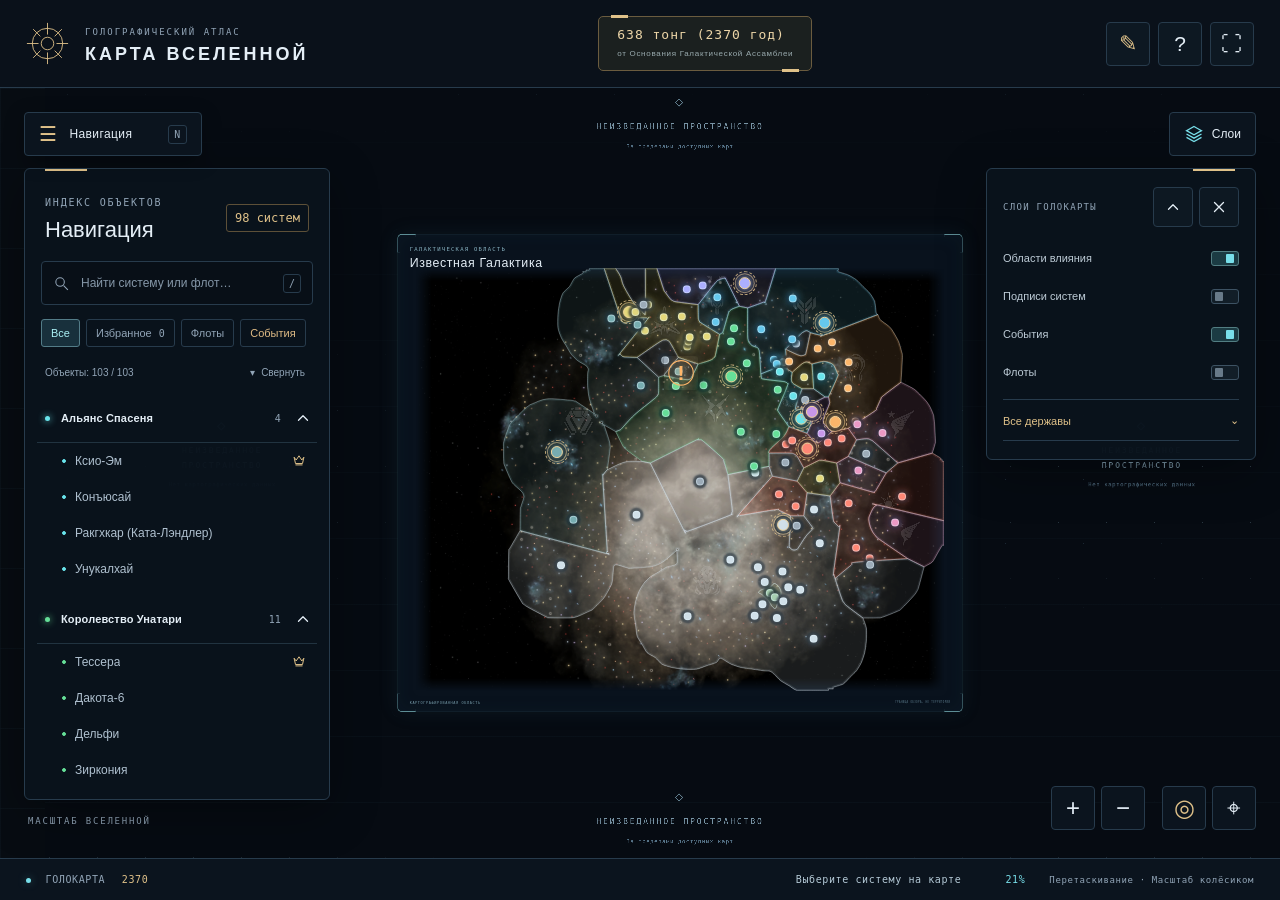
==== commit 4899b283: "Версия 43" ====
--- a/index.html
+++ b/index.html
@@ -1,1562 +1,19 @@
 <!DOCTYPE html>
 
-<html lang="ru">
-
-<head>
-    <meta charset="utf-8" />
-    <meta content="width=device-width,initial-scale=1" name="viewport" />
-    <meta content="#080f17" name="theme-color" />
-    <title>Карта Вселенной — Голокарта</title>
-    <link href="styles.css" rel="stylesheet" />
-    <link href="universe.css" rel="stylesheet" />
-    <link href="mobile.css" rel="stylesheet" />
-    <link href="editor.css" rel="stylesheet" />
-    <link href="cartographer.css" rel="stylesheet" />
-    <link href="events.css" rel="stylesheet" />
-    <link href="motion.css" rel="stylesheet" />
-    <link href="refinements.css" rel="stylesheet" />
-    <link href="dossier.css" rel="stylesheet" />
-    <link href="battle.css" rel="stylesheet" />
-    <link href="enhancements.css" rel="stylesheet" />
-    <link href="polish.css" rel="stylesheet" />
-    <link href="battle-report.css" rel="stylesheet" />
-    <link href="rounds.css" rel="stylesheet" />
-    <link href="combat-options.css" rel="stylesheet" />
-    <link href="territories.css" rel="stylesheet" />
-    <link href="panel-polish.css" rel="stylesheet" />
-    <link href="system-objects.css" rel="stylesheet" />
-    <link href="unified-ui.css" rel="stylesheet" />
-    <link href="object-order.css" rel="stylesheet" />
-    <link href="combined-editor.css" rel="stylesheet" />
-    <link href="window-standards.css" rel="stylesheet" />
-    <link href="final-layout.css" rel="stylesheet" />
-    <link href="header-repair.css" rel="stylesheet" />
-    <link href="sector-ui.css" rel="stylesheet" />
-    <link href="round-orders.css" rel="stylesheet" />
-    <link href="battle-v30.css" rel="stylesheet" />
-    <link href="window-v30.css" rel="stylesheet" />
-    <link href="guide-v31.css" rel="stylesheet" />
-    <link href="ui-v31.css" rel="stylesheet" />
-    <link href="ui-v32.css" rel="stylesheet" />
-</head>
-
+<html lang="ru"><head><meta charset="utf-8"/><meta content="width=device-width,initial-scale=1" name="viewport"/><meta content="#080f17" name="theme-color"/><title>Карта Вселенной — Голокарта</title><link href="styles.css" rel="stylesheet"/><link href="universe.css" rel="stylesheet"/><link href="mobile.css" rel="stylesheet"/><link href="editor.css" rel="stylesheet"/><link href="cartographer.css" rel="stylesheet"/><link href="events.css" rel="stylesheet"/><link href="motion.css" rel="stylesheet"/><link href="refinements.css" rel="stylesheet"/><link href="dossier.css" rel="stylesheet"/><link href="battle.css" rel="stylesheet"/><link href="enhancements.css" rel="stylesheet"/><link href="polish.css" rel="stylesheet"/><link href="battle-report.css" rel="stylesheet"/><link href="rounds.css" rel="stylesheet"/><link href="combat-options.css" rel="stylesheet"/><link href="territories.css" rel="stylesheet"/><link href="panel-polish.css" rel="stylesheet"/><link href="system-objects.css" rel="stylesheet"/><link href="unified-ui.css" rel="stylesheet"/><link href="object-order.css" rel="stylesheet"/><link href="combined-editor.css" rel="stylesheet"/><link href="window-standards.css" rel="stylesheet"/><link href="final-layout.css" rel="stylesheet"/><link href="header-repair.css" rel="stylesheet"/><link href="sector-ui.css" rel="stylesheet"/><link href="round-orders.css" rel="stylesheet"/><link href="battle-v30.css" rel="stylesheet"/><link href="window-v30.css" rel="stylesheet"/><link href="guide-v31.css" rel="stylesheet"/><link href="ui-v31.css" rel="stylesheet"/><link href="ui-v32.css" rel="stylesheet"/><link href="commander-registry.css" rel="stylesheet"/><link href="controls-v35.css" rel="stylesheet"/><link href="cards-v36.css" rel="stylesheet"/><link href="personality-v37.css" rel="stylesheet"/><link href="trait-browser-v37.css" rel="stylesheet"/><link href="commander-profile-v38.css" rel="stylesheet"/><link href="card-v39.css" rel="stylesheet"/><link href="factions-v41.css" rel="stylesheet"/><link href="battle-roster-v43.css" rel="stylesheet"/><link href="faction-layout-v43.css" rel="stylesheet"/></head>
 <body>
-    <header class="topbar">
-        <div class="brand"><svg aria-hidden="true" viewbox="0 0 48 48">
-                <circle cx="24" cy="24" r="17"></circle>
-                <circle cx="24" cy="24" r="7"></circle>
-                <path d="M24 1v13m0 20v13M1 24h13m20 0h13M8 8l8 8m16 16 8 8M8 40l8-8m16-16 8-8"></path>
-            </svg>
-            <div><span class="eyebrow">ГОЛОГРАФИЧЕСКИЙ АТЛАС</span>
-                <h1>КАРТА ВСЕЛЕННОЙ</h1>
-            </div>
-        </div>
-        <div class="era" id="era"></div>
-        <div class="toolbar-actions"><button aria-label="Локальный редактор" class="icon-btn" id="admin-toggle"
-                title="Локальный редактор">✎</button><button aria-label="Управление и горячие клавиши" class="icon-btn"
-                id="help-toggle" title="Управление и горячие клавиши">?</button><button aria-label="Полноэкранный режим"
-                class="icon-btn" id="fullscreen" title="Полноэкранный режим">⛶</button></div>
-    </header>
-    <main id="app">
-        <section aria-label="Интерактивная карта Вселенной" id="viewport" tabindex="0">
-            <div class="space-grid"></div>
-            <div class="hide-fleets" id="world">
-                <div aria-hidden="true" id="universe-field"></div>
-                <div class="unknown-space unknown-north"><span>НЕИЗВЕДАННОЕ ПРОСТРАНСТВО</span><small>За пределами
-                        доступных карт</small></div>
-                <div class="unknown-space unknown-west"><span>НЕИЗВЕДАННОЕ<br />ПРОСТРАНСТВО</span><small>Нет
-                        картографических данных</small></div>
-                <div class="unknown-space unknown-east"><span>НЕИЗВЕДАННОЕ<br />ПРОСТРАНСТВО</span><small>Нет
-                        картографических данных</small></div>
-                <div class="unknown-space unknown-south"><span>НЕИЗВЕДАННОЕ ПРОСТРАНСТВО</span><small>За пределами
-                        доступных карт</small></div>
-                <div aria-label="Область Известной Галактики" id="galaxy-frame">
-                    <div class="galaxy-frame-title"><span class="eyebrow">ГАЛАКТИЧЕСКАЯ ОБЛАСТЬ</span>
-                        <h2>Известная Галактика</h2>
-                    </div><i class="frame-corner tl"></i><i class="frame-corner tr"></i><i
-                        class="frame-corner bl"></i><i class="frame-corner br"></i>
-                    <div class="galaxy-frame-footer">КАРТОГРАФИРОВАННАЯ ОБЛАСТЬ <span>ГРАНИЦА ОБЗОРА, НЕ
-                            ТЕРРИТОРИИ</span></div>
-                </div><img alt="Исходная карта галактики с областями влияния" draggable="false" height="2048"
-                    id="base-map" src="assets/galaxy-clean.png" width="2560" /><img alt="" aria-hidden="true"
-                    draggable="false" id="influence-map" src="assets/influence.png" />
-                <div id="markers"></div>
-            </div><canvas aria-hidden="true" id="jump-effect"></canvas>
-            <div hidden="" id="peek" role="tooltip"></div>
-            <div class="map-caption"><span class="eyebrow">МАСШТАБ ВСЕЛЕННОЙ</span></div>
-        </section>
-        <button aria-controls="navigation" aria-expanded="true" class="nav-toggle" id="nav-toggle"><span
-                class="hamburger">☰</span> <span>Навигация</span><kbd>N</kbd></button>
-        <aside class="panel" id="navigation">
-            <div class="panel-heading">
-                <div><span class="eyebrow">ИНДЕКС ОБЪЕКТОВ</span>
-                    <h2>Навигация</h2>
-                </div><span class="counter" id="system-count" title="Количество систем"></span>
-            </div><label class="search"><svg aria-hidden="true" viewbox="0 0 24 24">
-                    <circle cx="10" cy="10" r="6"></circle>
-                    <path d="m15 15 6 6"></path>
-                </svg><input aria-label="Найти систему или флот" id="search" placeholder="Найти систему или флот…"
-                    type="search" /><kbd>/</kbd></label>
-            <div class="filters"><button class="chip selected" id="all-filter">Все</button><button class="chip"
-                    id="favorite-filter">Избранное <span id="favorite-count">0</span></button><button class="chip"
-                    id="fleet-filter">Флоты</button><button class="chip" id="event-filter">События</button></div>
-            <div class="list-meta"><span id="result-count"></span><button id="collapse-groups"
-                    title="Свернуть все группы">Свернуть</button></div>
-            <nav aria-label="Системы и флоты" id="object-list"></nav>
-        </aside>
-        <button aria-controls="layers" aria-expanded="true" class="layers-toggle" id="layers-toggle"
-            title="Показать / скрыть слои (L)"><svg aria-hidden="true" viewbox="0 0 24 24">
-                <path d="m12 3 9 5-9 5-9-5 9-5Zm-9 9 9 5 9-5M3 16l9 5 9-5"></path>
-            </svg><span>Слои</span></button>
-        <div class="layers panel" id="layers">
-            <div class="layers-heading"><span class="eyebrow">СЛОИ ГОЛОКАРТЫ</span><button
-                    aria-controls="layers-content" aria-expanded="true" aria-label="Свернуть параметры слоёв"
-                    class="icon-btn" id="layers-collapse">−</button><button aria-label="Скрыть слои" class="icon-btn"
-                    id="layers-close">×</button></div>
-            <div id="layers-content"><label><input checked="" id="influence-toggle" type="checkbox" /><span>Области
-                        влияния</span><span class="switch"></span></label><label><input id="labels-toggle"
-                        type="checkbox" /><span>Подписи систем</span><span class="switch"></span></label><label><input
-                        checked="" id="events-toggle" type="checkbox" /><span>События</span><span
-                        class="switch"></span></label><label><input id="fleets-toggle"
-                        type="checkbox" /><span>Флоты</span><span class="switch"></span></label><button
-                    aria-expanded="false" id="faction-toggle">Выделить державу <span>⌄</span></button>
-                <div hidden="" id="faction-list"></div>
-                <p class="layer-note">Границы по системам; ручные правки — в редакторе территорий.</p>
-            </div>
-        </div>
-        <aside aria-label="Данные выбранного объекта" class="panel" hidden="" id="inspector">
-            <div class="inspector-top"><span class="eyebrow" id="object-type">ДОСЬЕ СИСТЕМЫ</span><button
-                    aria-expanded="true" aria-label="Свернуть досье" class="icon-btn"
-                    id="inspector-collapse">−</button><button aria-label="Закрыть карточку" class="icon-btn"
-                    id="close-inspector">×</button></div>
-            <div aria-hidden="true" id="inspector-emblem">◎</div>
-            <div hidden="" id="capital-badge"></div>
-            <div class="eyebrow" id="detail-group"></div>
-            <h2 id="detail-title"></h2>
-            <div class="coordinates" id="detail-coordinates"></div>
-            <div class="detail-actions"><button class="primary-btn" id="focus-object">◎ Центрировать</button><button
-                    aria-label="Добавить в избранное" aria-pressed="false" class="icon-btn"
-                    id="favorite-object">☆</button></div>
-            <details id="description-panel" open="">
-                <summary>Описание <span>⌄</span></summary>
-                <div id="detail-description"></div>
-            </details>
-            <div id="detail-fleets"></div>
-            <div class="scroll-hint" hidden="" id="scroll-hint">↓ ПРОКРУТИТЕ ДОСЬЕ</div>
-        </aside>
-        <div class="zoom-controls"><button aria-label="Приблизить" class="icon-btn" id="zoom-in"
-                title="Приблизить (+)">+</button><button aria-label="Отдалить" class="icon-btn" id="zoom-out"
-                title="Отдалить (−)">−</button><span></span><button aria-label="Показать Известную Галактику"
-                class="icon-btn" id="galaxy-home" title="Известная Галактика (G)">◎</button><button
-                aria-label="Показать всю Вселенную" class="icon-btn" id="fit" title="Обзор Вселенной (0)">⌖</button>
-        </div>
-        <footer class="bottom-bar"><span><i class="status-dot"></i> ГОЛОКАРТА <b>2370</b></span><span
-                id="selection-status">Выберите систему на карте</span><span id="zoom-status">100%</span><span
-                class="desktop-hint">Перетаскивание · Масштаб колёсиком</span></footer>
-        <div aria-label="Мобильное управление" id="mobile-dock"><button aria-controls="navigation" aria-expanded="false"
-                aria-label="Навигация" id="mobile-nav"><span>☰</span>Объекты</button><button aria-controls="layers"
-                aria-expanded="false" aria-label="Слои голокарты" id="mobile-layers"><span>▱</span>Слои</button><button
-                aria-label="Досье выбранного объекта" disabled=""
-                id="mobile-dossier"><span>◎</span>Досье</button><button aria-label="Показать галактику"
-                id="mobile-home"><span>◉</span>Галактика</button><button aria-label="Обзор Вселенной"
-                id="mobile-universe"><span>⌖</span>Вселенная</button></div>
-    </main>
-    <dialog id="admin-dialog">
-        <div class="dialog-head"><span class="eyebrow">КАРТОГРАФИЧЕСКИЙ ПУЛЬТ</span><button
-                aria-label="Закрыть редактор" class="icon-btn" id="admin-close">×</button></div>
-        <p class="editor-warning">Черновик хранится только в этом браузере. Изменения станут общими после экспорта и
-            загрузки на GitHub.</p>
-        <section id="editor-dashboard">
-            <div class="editor-target">
-                <div aria-hidden="true" class="target-reticle">◎</div>
-                <div><span class="eyebrow">ВЫБРАННЫЙ ОБЪЕКТ</span>
-                    <h2 id="editor-selected-name"></h2>
-                    <p id="editor-selected-type"></p>
-                </div>
-            </div>
-            <div class="editor-section-title">ОПЕРАЦИИ С ОБЪЕКТАМИ</div>
-            <div class="editor-grid"><button class="primary-btn" id="editor-new-system">＋ Создать
-                    систему</button><button class="primary-btn" id="editor-new-fleet">＋ Создать флот</button><button
-                    class="primary-btn" id="editor-new-event">◇ Создать событие</button><button class="primary-btn"
-                    id="editor-edit">✎ Редактировать досье</button><button class="primary-btn" id="editor-move">⌖
-                    Перенести на карте</button><button class="primary-btn" hidden="" id="editor-battle">Провести
-                    сражение</button><button class="primary-btn" id="editor-delete">Удалить выбранный</button></div>
-            <div class="editor-section-title">ЧЕРНОВИК И ПУБЛИКАЦИЯ</div>
-            <p id="editor-status"></p><button class="primary-btn" id="editor-export">↓ Экспорт для GitHub Pages
-                (.zip)</button><button class="primary-btn" id="editor-json">↓ Резервная копия (.json)</button><label
-                class="import-label"><span>↑ ВОССТАНОВИТЬ ИЗ JSON</span><small>Нажмите, чтобы выбрать резервную
-                    копию</small><input accept="application/json,.json" aria-label="Выбрать резервную копию JSON"
-                    id="editor-import" type="file" /></label><button class="primary-btn" id="editor-reset">Отменить
-                локальные изменения</button>
-        </section>
-    </dialog>
-    <dialog id="object-dialog">
-        <div class="dialog-head"><span class="eyebrow" id="object-form-title">НОВЫЙ ОБЪЕКТ</span><button
-                aria-label="Закрыть форму" class="icon-btn" id="object-close">×</button></div>
-        <form id="object-form">
-            <div class="editor-section-title">ИДЕНТИФИКАЦИЯ И ДОСЬЕ</div><label>Название<input id="object-name"
-                    maxlength="160" required="" /></label><label id="short-description-field">Краткое описание для
-                наведения<textarea id="object-short-description" maxlength="600"
-                    rows="2"></textarea></label><label>Описание<textarea id="object-description" maxlength="20000"
-                    rows="5"></textarea></label>
-            <div id="system-fields">
-                <div class="editor-section-title">ПОЛОЖЕНИЕ И ПРИНАДЛЕЖНОСТЬ</div><label>Принадлежность<select
-                        id="object-group"></select></label>
-                <div class="editor-grid"><label>X<input id="object-x" max="2559" min="0" required="" step="1"
-                            type="number" /></label><label>Y<input id="object-y" max="2047" min="0" required="" step="1"
-                            type="number" /></label></div><button class="primary-btn" id="object-pick" type="button">⌖
-                    Выбрать место на карте</button><label id="event-type-field">Тип события<select
-                        id="object-event-type">
-                        <option value="information">Информационное</option>
-                        <option value="combat">Боевое</option>
-                    </select></label><label hidden="" id="event-color-field">Цвет события<input id="object-event-color"
-                        type="color" value="#ffb66a" /></label><label class="check-label"><input id="object-capital"
-                        type="checkbox" /> Столичная система</label>
-            </div>
-            <div hidden="" id="fleet-fields">
-                <div class="editor-section-title">ДИСЛОКАЦИЯ ФЛОТА</div><label>Размещение: система или событие<select
-                        id="object-system"></select></label><label>Принадлежность флота<select
-                        id="object-fleet-group"></select></label><label>Цвет флота<input id="object-fleet-color"
-                        type="color" value="#a8dce7" /></label>
-                <div class="editor-section-title">ХАРАКТЕРИСТИКИ КАЖДОГО КОРАБЛЯ</div>
-                <div class="editor-grid"><label>Численность<input id="fleet-count" max="500" min="0" required=""
-                            type="number" value="10" /></label><label>HP корабля<input id="fleet-hp" max="100" min="1"
-                            required="" type="number" value="3" /></label><label>Атака: минимум<input
-                            id="fleet-attackMin" max="1000" min="0" required="" type="number"
-                            value="5" /></label><label>Атака: максимум<input id="fleet-attackMax" max="1000" min="0"
-                            required="" type="number" value="20" /></label><label>Защита: минимум<input
-                            id="fleet-defenseMin" max="1000" min="0" required="" type="number"
-                            value="5" /></label><label>Защита: максимум<input id="fleet-defenseMax" max="1000" min="0"
-                            required="" type="number" value="20" /></label></div><label>Тип флота<select
-                        id="object-fleet-type">
-                        <option value="satellite-ally">Флот Альянса</option>
-                        <option value="satellite-Friend">Союзный флот</option>
-                        <option value="satellite-Neutral">Нейтральный флот</option>
-                        <option value="satellite-enemy">Флот противника</option>
-                    </select></label>
-            </div>
-            <p id="object-error" role="alert"></p><button class="primary-btn" id="object-save">Сохранить в
-                черновик</button>
-        </form>
-    </dialog>
-    <div hidden="" id="pick-banner">Выберите точку на карте <button id="pick-cancel">Отмена</button></div>
-    <dialog id="battle-dialog">
-        <header class="battle-header">
-            <div><span class="eyebrow">ТАКТИЧЕСКИЙ СИМУЛЯТОР</span>
-                <h2 id="battle-title"></h2>
-            </div><button aria-label="Закрыть симулятор" class="icon-btn" id="battle-close">×</button>
-        </header>
-        <p class="battle-rule">Корабль — отдельный юнит. Атака выше защиты или подтверждённый крит: −1 HP. Бой идёт до
-            уничтожения или бегства остальных сторон.</p>
-        <section id="battle-setup">
-            <div class="battle-options"><label><input checked="" id="battle-crits" type="checkbox" /> Подтверждаемые
-                    криты</label><label><input id="battle-split-multi" type="checkbox" /> Мультиатаки отдельными
-                    ходами</label><button class="primary-btn" id="battle-help-toggle">? Помощь по бою</button></div>
-            <div class="battle-controls"><label>Раунды<input id="battle-rounds" max="100" min="1" type="number"
-                        value="10" /></label><button class="primary-btn" id="battle-add-side">＋ Сторона
-                    конфликта</button><button class="primary-btn" id="battle-start">⚔ Начать сражение</button></div>
-            <div class="battle-layout">
-                <aside><span class="eyebrow">ДОСТУПНЫЕ ФЛОТЫ</span>
-                    <p class="battle-help">Перетащите флот на сторону. На телефоне выберите сторону в карточке флота.
-                    </p>
-                    <div id="battle-pool"></div>
-                </aside>
-                <div id="battle-sides"></div>
-            </div>
-        </section>
-        <section hidden="" id="battle-playback">
-            <div class="battle-progress"><span id="battle-round-status"></span><button class="primary-btn"
-                    id="battle-skip">Показать итог</button></div>
-            <div hidden="" id="round-controls"><button class="primary-btn" id="round-prev">← Предыдущий</button><span
-                    id="round-selected"></span><button class="primary-btn" id="round-next">Следующий
-                    →</button><label>Ещё раундов<input id="round-extra" max="100" min="1" type="number"
-                        value="5" /></label><button class="primary-btn" id="round-extend">Проиграть следующий
-                    раунд</button><button class="primary-btn" id="battle-full">Симулировать полное сражение</button>
-            </div><canvas height="480" id="battle-canvas" width="1000"></canvas>
-            <div id="battle-scoreboard"></div>
-            <div id="battle-log"></div><button class="primary-btn" hidden="" id="battle-save">Сохранить итог в
-                событии</button><button class="primary-btn" hidden="" id="battle-again">Вернуться к расстановке</button>
-        </section>
-        <p id="battle-error" role="alert"></p>
-    </dialog>
-    <dialog id="help">
-        <div class="dialog-head"><span class="eyebrow">ПУЛЬТ УПРАВЛЕНИЯ</span><button aria-label="Закрыть справку"
-                class="icon-btn" id="close-help">×</button></div>
-        <h2>Исследуйте галактику</h2>
-        <p>Перетаскивайте карту мышью или пальцем. Колёсико и жест двумя пальцами изменяют масштаб относительно курсора.
-        </p>
-        <dl>
-            <dt><kbd>/</kbd></dt>
-            <dd>Поиск системы или флота</dd>
-            <dt><kbd>N</kbd></dt>
-            <dd>Скрыть / раскрыть навигацию</dd>
-            <dt><kbd>+</kbd> <kbd>−</kbd></dt>
-            <dd>Изменить масштаб</dd>
-            <dt><kbd>0</kbd></dt>
-            <dd>Обзор Вселенной</dd>
-            <dt><kbd>G</kbd></dt>
-            <dd>Показать Известную Галактику</dd>
-            <dt><kbd>Esc</kbd></dt>
-            <dd>Закрыть карточку или справку</dd>
-        </dl>
-        <p>Звезда сохраняет объект в избранном на этом устройстве. Описание можно свернуть. Территории строятся по
-            системам и корректируются кистью в редакторе границ.</p>
-    </dialog>
-    <div hidden="" id="toast" role="status"></div>
-    <script id="galaxy-data"
-        type = "application/json" > {
-            "systems": [{
-                    "id": 5,
-                    "name": "Дельфи",
-                    "titleHtml": "Дельфи",
-                    "shortDescription": "",
-                    "description": "Ранее - приграничная система Королевства Унатари на территории Зеленого Дома. На планете Пираксис располагалось посольство Роя Мелиафатов. В ходе ожесточенных боев система, как и весь сектор, была вновь включена в состав Королевства силами Великой Армады.",
-                    "descriptionHtml": "Ранее - приграничная система Королевства Унатари на территории Зеленого Дома. На планете Пираксис располагалось посольство Роя Мелиафатов. В ходе ожесточенных боев система, как и весь сектор, была вновь включена в состав Королевства силами Великой Армады.",
-                    "x": 1254,
-                    "y": 564,
-                    "group": "Унатари",
-                    "order": null
-                }, {
-                    "id": 6,
-                    "name": "Нижний фронт",
-                    "titleHtml": "Нижний фронт",
-                    "shortDescription": "",
-                    "description": "Второй и менее спокойный фронт Зетта-Унатарского театра войны - южное направление Зетта-Унатарского театра войны. Силы фронта сдерживают противника и обеспечивают устойчивость общего наступления Великой Армады.",
-                    "descriptionHtml": "Второй и менее спокойный фронт Зетта-Унатарского театра войны - южное направление Зетта-Унатарского театра войны. Силы фронта сдерживают противника и обеспечивают устойчивость общего наступления Великой Армады.",
-                    "x": 1205,
-                    "y": 695,
-                    "group": "Унатари",
-                    "order": "last:2"
-                }, {
-                    "id": 23,
-                    "name": "Сектор Лунт",
-                    "titleHtml": "Сектор Лунт",
-                    "shortDescription": "",
-                    "description": "По итогам саммита между четырьмя членами Альянса Спасения сектор был передан Рою Мелиафатов. В настоящее время продолжается установленный соглашением \"срок эвакуации\". По мере его завершения оставшиеся силы и структуры прежних владельцев должны успеть покинуть регион, а сам сектор постепенно переходит под полный контроль Роя Мелиафатов.",
-                    "descriptionHtml": "По итогам саммита между четырьмя членами Альянса Спасения сектор был передан Рою Мелиафатов. В настоящее время продолжается установленный соглашением \"срок эвакуации\". По мере его завершения оставшиеся силы и структуры прежних владельцев должны успеть покинуть регион, а сам сектор постепенно переходит под полный контроль Роя Мелиафатов.",
-                    "x": 1283,
-                    "y": 227,
-                    "group": "Мелиафаты",
-                    "order": null
-                }, {
-                    "id": 24,
-                    "name": "Кхал'нушу",
-                    "titleHtml": "Кхал'нушу",
-                    "shortDescription": "",
-                    "description": "Один из важнейших производственных миров Роя. Здесь сосредоточены комплексы, задействованные в создании и подготовке новых материнских кораблей. Помимо прочего, сюда переселены беженцы из Рабджанхотипбара - родного мира кхаллов.",
-                    "descriptionHtml": "Один из важнейших производственных миров Роя. Здесь сосредоточены комплексы, задействованные в создании и подготовке новых материнских кораблей. Помимо прочего, сюда переселены беженцы из Рабджанхотипбара - родного мира кхаллов.",
-                    "x": 1404,
-                    "y": 324,
-                    "group": "Мелиафаты",
-                    "order": null
-                }, {
-                    "id": 25,
-                    "name": "Футукх",
-                    "titleHtml": "Футукх",
-                    "shortDescription": "",
-                    "description": "Мир Роя Мелиафатов, находящийся в процессе масштабного терраформирования. Местная биосфера постепенно преобразуется под потребности Роя.",
-                    "descriptionHtml": "Мир Роя Мелиафатов, находящийся в процессе масштабного терраформирования. Местная биосфера постепенно преобразуется под потребности Роя.",
-                    "x": 1195,
-                    "y": 231,
-                    "group": "Мелиафаты",
-                    "order": null
-                }, {
-                    "id": 26,
-                    "name": "Сахафа",
-                    "titleHtml": "Сахафа",
-                    "shortDescription": "",
-                    "description": "Родной мир одноименной расы. Оккупирована и терраформирована силами Роя Мелиафатов.",
-                    "descriptionHtml": "Родной мир одноименной расы. Оккупирована и терраформирована силами Роя Мелиафатов.",
-                    "x": 1309,
-                    "y": 373,
-                    "group": "Мелиафаты",
-                    "order": null
-                }, {
-                    "id": 27,
-                    "name": "Рокс II",
-                    "titleHtml": "Рокс II",
-                    "shortDescription": "",
-                    "description": "Звёздная система, ещё недавно славившаяся лунами с уникальными климатами и сложными экосистемами. В прошлом - идеальное место для отдыха. Но с тех пор, как прошло терраформирование, её былое очарование угасло.",
-                    "descriptionHtml": "Звёздная система, ещё недавно славившаяся лунами с уникальными климатами и сложными экосистемами. В прошлом - идеальное место для отдыха. Но с тех пор, как прошло терраформирование, её былое очарование угасло.",
-                    "x": 1315,
-                    "y": 349,
-                    "group": "Мелиафаты",
-                    "order": null
-                }, {
-                    "id": 28,
-                    "name": "Веридиан",
-                    "titleHtml": "Веридиан",
-                    "shortDescription": "",
-                    "description": "Когда-то - тропический мир с гармонично встроенным в него мегаполисом, крупнейшим в Катонском Союзе. Сейчас он всё ещё переживает этап терраформирования, медленно теряя остатки своей природной красоты.",
-                    "descriptionHtml": "Когда-то - тропический мир с гармонично встроенным в него мегаполисом, крупнейшим в Катонском Союзе. Сейчас он всё ещё переживает этап терраформирования, медленно теряя остатки своей природной красоты.",
-                    "x": 1321,
-                    "y": 328,
-                    "group": "Мелиафаты",
-                    "order": null
-                }, {
-                    "id": 29,
-                    "name": "Шаа'Нуурткгхск",
-                    "titleHtml": "Шаа'Нуурткгхск",
-                    "shortDescription": "",
-                    "description": "Один из ключевых участков Мелиафатского фронта. Система подвергается масштабной атаке Зеттов, поддерживаемой присутствием материнского корабля и многочисленных подчинённых ему боевых единиц.",
-                    "descriptionHtml": "Один из ключевых участков Мелиафатского фронта. Система подвергается масштабной атаке Зеттов, поддерживаемой присутствием материнского корабля и многочисленных подчинённых ему боевых единиц.",
-                    "x": 1104,
-                    "y": 297,
-                    "group": "Мелиафаты",
-                    "order": null
-                }, {
-                    "id": 30,
-                    "name": "Альзирр",
-                    "titleHtml": "Альзирр",
-                    "shortDescription": "",
-                    "description": "Родная система Кетрафагов - объединителей инсектоидных рас и фактических создателей Роя Мелиафатов. На данный момент находится под непрерывным натиском бесконечно прибывающих сил Зеттов. В ответ Рой бросает в бой новорождённые корабли и стягивает подкрепления из других секторов.",
-                    "descriptionHtml": "Родная система Кетрафагов - объединителей инсектоидных рас и фактических создателей Роя Мелиафатов. На данный момент находится под непрерывным натиском бесконечно прибывающих сил Зеттов. В ответ Рой бросает в бой новорождённые корабли и стягивает подкрепления из других секторов.",
-                    "x": 1027,
-                    "y": 206,
-                    "group": "Мелиафаты",
-                    "order": "0"
-                }, {
-                    "id": 31,
-                    "name": "Арба",
-                    "titleHtml": "Арба",
-                    "shortDescription": "",
-                    "description": "Когда-то была миром арбаринцев - гуманоидной расы, населявшей океаны, зелёные леса и прибрежные города. Когда-то \"живой\" мир, ныне полностью поглощён песками после терраформирования Роем. Во время войны используется как место сбора командующих особей, где хранятся уцелевшие корабли-матки. Отсюда Рой отправляет флотилии на периферию.",
-                    "descriptionHtml": "Когда-то была миром арбаринцев - гуманоидной расы, населявшей океаны, зелёные леса и прибрежные города. Когда-то \"живой\" мир, ныне полностью поглощён песками после терраформирования Роем. Во время войны используется как место сбора командующих особей, где хранятся уцелевшие корабли-матки. Отсюда Рой отправляет флотилии на периферию.",
-                    "x": 1058,
-                    "y": 206,
-                    "group": "Мелиафаты",
-                    "order": null
-                }, {
-                    "id": 32,
-                    "name": "Таиб",
-                    "titleHtml": "Таиб",
-                    "shortDescription": "",
-                    "description": "Система являлось отправным пунктом для экспедиции Катонского Союза на Ши. Не представляет особой ценности, имеет два стандартных планетоида.",
-                    "descriptionHtml": "Система являлось отправным пунктом для экспедиции Катонского Союза на Ши. Не представляет особой ценности, имеет два стандартных планетоида.",
-                    "x": 1119,
-                    "y": 170,
-                    "group": "Мелиафаты",
-                    "order": null
-                }, {
-                    "id": 33,
-                    "name": "Ши (Ката-Кронос)",
-                    "titleHtml": "Ши (Ката-Кронос)",
-                    "shortDescription": "",
-                    "description": "Отправленная в эту систему экспедиция Кетрафагов пропала без вести. Повторные попытки Роя Мелиафатов отправить сюда корабли для экспании заканчивались с тем же результатом.",
-                    "descriptionHtml": "Отправленная в эту систему экспедиция Кетрафагов пропала без вести. Повторные попытки Роя Мелиафатов отправить сюда корабли для экспании заканчивались с тем же результатом.",
-                    "x": 1097,
-                    "y": 170,
-                    "group": "Нейтраные",
-                    "order": null
-                }, {
-                    "id": 34,
-                    "name": "Иллмеакаааах",
-                    "titleHtml": "Иллмеакаааах",
-                    "shortDescription": "",
-                    "description": "Фронтовая система Роя, находящаяся под постоянным натиском Зеттов. В системе зафиксирован материнский корабль противника, вокруг которого сосредоточены основные силы вторжения.",
-                    "descriptionHtml": "Фронтовая система Роя, находящаяся под постоянным натиском Зеттов. В системе зафиксирован материнский корабль противника, вокруг которого сосредоточены основные силы вторжения.",
-                    "x": 1202,
-                    "y": 440,
-                    "group": "Нейтраные",
-                    "order": null
-                }, {
-                    "id": 36,
-                    "name": "Шстр-стр",
-                    "titleHtml": "Шстр-стр",
-                    "shortDescription": "",
-                    "description": "Столичная система некогда великой межагалактической Империи инсектоидной расы - Шанкэрашмимашишипши'наш. Прародителей рас Роя Мелиафатов.",
-                    "descriptionHtml": "Столичная система некогда великой межагалактической Империи инсектоидной расы - Шанкэрашмимашишипши'наш. Прародителей рас Роя Мелиафатов.",
-                    "x": 941,
-                    "y": 237,
-                    "group": "Зетты",
-                    "order": null
-                }, {
-                    "id": 37,
-                    "name": "S-sh-s-s-s",
-                    "titleHtml": "S-sh-s-s-s",
-                    "shortDescription": "",
-                    "description": "Являлось самой густонаселенной системой, с десятком тераформированных планет. По неофициальным данным в одной лишь этой системе проживало и находилось в анабиозе около десяти миллиардов боевых инсектоидов, без учёта представителей других классов.",
-                    "descriptionHtml": "Являлось самой густонаселенной системой, с десятком тераформированных планет. По неофициальным данным в одной лишь этой системе проживало и находилось в анабиозе около десяти миллиардов боевых инсектоидов, без учёта представителей других классов.",
-                    "x": 1084,
-                    "y": 562,
-                    "group": "Зетты",
-                    "order": null
-                }, {
-                    "id": 38,
-                    "name": "Ктулх'Мак'шурх ",
-                    "titleHtml": "Ктулх'Мак'шурх ",
-                    "shortDescription": "",
-                    "description": "В прошлом  особо густонаселённая система из двух обитаемых миров. Здесь располагались основные центры создания мажар-каниров - метисов, предназначенных для последующей интеграции в Галактическое Сообщество.",
-                    "descriptionHtml": "В прошлом  особо густонаселённая система из двух обитаемых миров. Здесь располагались основные центры создания мажар-каниров - метисов, предназначенных для последующей интеграции в Галактическое Сообщество.",
-                    "x": 1267,
-                    "y": 494,
-                    "group": "Зетты",
-                    "order": null
-                }, {
-                    "id": 54,
-                    "name": "Солус",
-                    "titleHtml": "Солус",
-                    "shortDescription": "",
-                    "description": "Приграничная система с двумя крупными планетами-шахтами - Дайдгых и Маззакт. Административным центром системы некогда являлся спутник Маззакта - Хай'Кугх, уничтоженный в результате орбитальной бомбардировки. После окончания войны \"ста тонгов\" разрушенная инфраструктура системы была полностью восстановлена. Позднее Маззакт восстал против власти Империи, однако мятеж был подавлен. Сейчас система вновь находится под властью Регента, а работа шахт постепенно восстанавливается.",
-                    "descriptionHtml": "Приграничная система с двумя крупными планетами-шахтами - Дайдгых и Маззакт. Административным центром системы некогда являлся спутник Маззакта - Хай'Кугх, уничтоженный в результате орбитальной бомбардировки. После окончания войны \"ста тонгов\" разрушенная инфраструктура системы была полностью восстановлена. Позднее Маззакт восстал против власти Империи, однако мятеж был подавлен. Сейчас система вновь находится под властью Регента, а работа шахт постепенно восстанавливается.",
-                    "x": 1788,
-                    "y": 847,
-                    "group": "Гэкхо",
-                    "order": null
-                }, {
-                    "id": 55,
-                    "name": "Ордан",
-                    "titleHtml": "Ордан",
-                    "shortDescription": "",
-                    "description": "Пограничная система с развитой сетью военных станций и ретрансляторов. Через неё проходят основные маршруты снабжения местных имперских сил, что делает его важным транспортным узлом региона. Охраняется Легионом Бесстрашных.",
-                    "descriptionHtml": "Пограничная система с развитой сетью военных станций и ретрансляторов. Через неё проходят основные маршруты снабжения местных имперских сил, что делает его важным транспортным узлом региона. Охраняется Легионом Бесстрашных.",
-                    "x": 1818,
-                    "y": 829,
-                    "group": "Гэкхо",
-                    "order": null
-                }, {
-                    "id": 57,
-                    "name": "Кал'Наар",
-                    "titleHtml": "Кал'Наар",
-                    "shortDescription": "",
-                    "description": "Густонаселённый аграрно-промышленный регион, обеспечивающий продовольствием и сырьём весь сектор Тар'Наал. На орбите главного мира расположены крупные транспортные терминалы и склады Империи. С 638 тонга дворец префекта на планете Джабадун преобразован во временную столицу, где сосредоточены уцелевшие структуры Императориуса.",
-                    "descriptionHtml": "Густонаселённый аграрно-промышленный регион, обеспечивающий продовольствием и сырьём весь сектор Тар'Наал. На орбите главного мира расположены крупные транспортные терминалы и склады Империи. С 638 тонга дворец префекта на планете Джабадун преобразован во временную столицу, где сосредоточены уцелевшие структуры Императориуса.",
-                    "x": 1991,
-                    "y": 839,
-                    "group": "Гэкхо",
-                    "order": null
-                }, {
-                    "id": 59,
-                    "name": "Бид'джу",
-                    "titleHtml": "Бид'джу",
-                    "shortDescription": "",
-                    "description": "Некогда важный транспортный узел, через который проходили маршруты между секторами Империи. На орбитах расположены крупные перевалочные станции и военные склады.",
-                    "descriptionHtml": "Некогда важный транспортный узел, через который проходили маршруты между секторами Империи. На орбитах расположены крупные перевалочные станции и военные склады.",
-                    "x": 2092,
-                    "y": 1133,
-                    "group": "Гэкхо",
-                    "order": null
-                }, {
-                    "id": 60,
-                    "name": "Тарвен ",
-                    "titleHtml": "Тарвен ",
-                    "shortDescription": "",
-                    "description": "Крупный населённый регион с несколькими развитыми колониями. Система имеет собственные производственные мощности и служит одним из основных центров снабжения сектора Киф.",
-                    "descriptionHtml": "Крупный населённый регион с несколькими развитыми колониями. Система имеет собственные производственные мощности и служит одним из основных центров снабжения сектора Киф.",
-                    "x": 1835,
-                    "y": 1148,
-                    "group": "Гэкхо",
-                    "order": null
-                }, {
-                    "id": 61,
-                    "name": "Арвек",
-                    "titleHtml": "Арвек",
-                    "shortDescription": "",
-                    "description": "Некогда находившаяся в глубине Империи система, после потери соседних территорий ставшая приграничной. На её территории спешно укрепляются планетарные гарнизоны и формируются новые оборонительные рубежи. Здесь сосредоточены силы единственного Женского Легиона.",
-                    "descriptionHtml": "Некогда находившаяся в глубине Империи система, после потери соседних территорий ставшая приграничной. На её территории спешно укрепляются планетарные гарнизоны и формируются новые оборонительные рубежи. Здесь сосредоточены силы единственного Женского Легиона.",
-                    "x": 1754,
-                    "y": 1090,
-                    "group": "Гэкхо",
-                    "order": null
-                }, {
-                    "id": 67,
-                    "name": "Либерн",
-                    "titleHtml": "Либерн",
-                    "shortDescription": "",
-                    "description": "Находится под контролем повстанцев. Именно здесь некогда была сформирована крупнейшая ячейка Анти-Имперской Коалиции, впоследствии ставшая основой движения, ныне известного как Либерио.",
-                    "descriptionHtml": "Находится под контролем повстанцев. Именно здесь некогда была сформирована крупнейшая ячейка Анти-Имперской Коалиции, впоследствии ставшая основой движения, ныне известного как Либерио.",
-                    "x": 2317,
-                    "y": 1227,
-                    "group": "Либерио",
-                    "order": null
-                }, {
-                    "id": 68,
-                    "name": "Меридий",
-                    "titleHtml": "Меридий",
-                    "shortDescription": "",
-                    "description": "Один из центров сопротивления имперских лоялистов в секторе Эйден, отказавшихся признать власть Регента. В основном, оборону ведут планетарные армии, остатки местных гарнизонов и самостоятельно сформированные системные войска, продолжающие сражаться во имя Императора.",
-                    "descriptionHtml": "Один из центров сопротивления имперских лоялистов в секторе Эйден, отказавшихся признать власть Регента. В основном, оборону ведут планетарные армии, остатки местных гарнизонов и самостоятельно сформированные системные войска, продолжающие сражаться во имя Императора.",
-                    "x": 2351,
-                    "y": 1101,
-                    "group": "Гэкхо",
-                    "order": null
-                }, {
-                    "id": 69,
-                    "name": "Аур-Кастелл",
-                    "titleHtml": "Аур-Кастелл",
-                    "shortDescription": "",
-                    "description": "Система одного из последнего полностью лояльного сектора Кастелл, практически со всех сторон окружённый враждебными силами. Оборону системы и подступов к сектору удерживает Легион Хранителей, превративший Аур-Кастелл в главный оплот Империи в регионе.",
-                    "descriptionHtml": "Система одного из последнего полностью лояльного сектора Кастелл, практически со всех сторон окружённый враждебными силами. Оборону системы и подступов к сектору удерживает Легион Хранителей, превративший Аур-Кастелл в главный оплот Империи в регионе.",
-                    "x": 2194,
-                    "y": 1400,
-                    "group": "Гэкхо",
-                    "order": null
-                }, {
-                    "id": 70,
-                    "name": "Вар-Керрон",
-                    "titleHtml": "Вар-Керрон",
-                    "shortDescription": "",
-                    "description": "Промышленное сердце сектора и один из важнейших центров военного кораблестроения. Орбитальное пространство Вар-Керрона заполнено верфями, ремонтными доками и производственными комплексами, обеспечивающими остатки имперских сил кораблями и снабжением.",
-                    "descriptionHtml": "Промышленное сердце сектора и один из важнейших центров военного кораблестроения. Орбитальное пространство Вар-Керрона заполнено верфями, ремонтными доками и производственными комплексами, обеспечивающими остатки имперских сил кораблями и снабжением.",
-                    "x": 2128,
-                    "y": 1349,
-                    "group": "Гэкхо",
-                    "order": null
-                }, {
-                    "id": 72,
-                    "name": "Неккар",
-                    "titleHtml": "Неккар",
-                    "shortDescription": "",
-                    "description": "Система Неккар являлось родиной расы кристаллидов. Эта система освещалось сравнительно молодой крупной звёздой Зион, излучавшей белый или бело-голубой цвет, которая и погубила всю систему.",
-                    "descriptionHtml": "Система Неккар являлось родиной расы кристаллидов. Эта система освещалось сравнительно молодой крупной звёздой Зион, излучавшей белый или бело-голубой цвет, которая и погубила всю систему.",
-                    "x": 2196,
-                    "y": 1432,
-                    "group": "Нейтраные",
-                    "order": null
-                }, {
-                    "id": 73,
-                    "name": "Принцепс",
-                    "titleHtml": "Принцепс",
-                    "shortDescription": "",
-                    "description": "Родная система Лемнов, со столичной планетой Ситула, имеющий также четыре обитаемых спутника-заповедника, чьи орбиты проходит по диагонали.",
-                    "descriptionHtml": "Родная система Лемнов, со столичной планетой Ситула, имеющий также четыре обитаемых спутника-заповедника, чьи орбиты проходит по диагонали.",
-                    "x": 1952,
-                    "y": 1327,
-                    "group": "Ювианцы",
-                    "order": null
-                }, {
-                    "id": 74,
-                    "name": "Фаарк V",
-                    "titleHtml": "Фаарк V",
-                    "shortDescription": "",
-                    "description": "Важнейший логистический и военно-промышленный узел Империи Гэк'хо. В ходе второй волны Наступления БЮИ стал местом одного из наиболее кровопролитных сражений войны. Несмотря на сопротивление шести Легионов, оборона планеты была сокрушена. В сражении погибла двое Протекторов, а сама система перешла под контроль БЮИ.",
-                    "descriptionHtml": "Важнейший логистический и военно-промышленный узел Империи Гэк'хо. В ходе второй волны Наступления БЮИ стал местом одного из наиболее кровопролитных сражений войны. Несмотря на сопротивление шести Легионов, оборона планеты была сокрушена. В сражении погибла двое Протекторов, а сама система перешла под контроль БЮИ.",
-                    "x": 1924,
-                    "y": 1164,
-                    "group": "Ювианцы",
-                    "order": null
-                }, {
-                    "id": 75,
-                    "name": "Ядро (Ката-Марин)",
-                    "titleHtml": "Ядро (Ката-Марин)",
-                    "shortDescription": "",
-                    "description": "Некогда - сердце и столица Империи Гэк'хо, покрытая величественными шпилями, устремлёнными к солнцу. Над ними возвышался \"Никагхарри Тег’хэк\" - Кристальный Дворец, резиденция Императора, охраняемая преторианцами и механическими воинами, питаемыми энергией кристаллов.\nВ 638 тонге система была захвачена Бесконечной Ювианской Империей в ходе ожесточённого сражения, стоившего Империи Гэк'хо значительной части её сил.",
-                    "descriptionHtml": "Некогда - сердце и столица Империи Гэк'хо, покрытая величественными шпилями, устремлёнными к солнцу. Над ними возвышался \"Никагхарри Тег’хэк\" - Кристальный Дворец, резиденция Императора, охраняемая преторианцами и механическими воинами, питаемыми энергией кристаллов.\nВ 638 тонге система была захвачена Бесконечной Ювианской Империей в ходе ожесточённого сражения, стоившего Империи Гэк'хо значительной части её сил.",
-                    "x": 1774,
-                    "y": 1238,
-                    "group": "Ювианцы",
-                    "order": "0"
-                }, {
-                    "id": 76,
-                    "name": "Икония",
-                    "titleHtml": "Икония",
-                    "shortDescription": "",
-                    "description": "Наступательный бастион Бесконечной Ювианской Империи. В системе была зафиксирована действующая ювианская флотилия, состав и дальнейшие намерения которой остаются очевидными. Там формируется флот вторжения.",
-                    "descriptionHtml": "Наступательный бастион Бесконечной Ювианской Империи. В системе была зафиксирована действующая ювианская флотилия, состав и дальнейшие намерения которой остаются очевидными. Там формируется флот вторжения.",
-                    "x": 1639,
-                    "y": 985,
-                    "group": "Ювианцы",
-                    "order": null
-                }, {
-                    "id": 77,
-                    "name": "D8721",
-                    "titleHtml": "D8721",
-                    "shortDescription": "",
-                    "description": "Имеет планетоид с руинами военной база Ювианской Империи «Омикрон», оставленная в ходе конфликта с Обаугами. Охранная система базы стала причиной возникновения нестабильных гравитационных волн, которые выводили технику из строя, также активируя пространственные сингулярности,  реагирующих на движение, аннигилирующих нарушителей. База была уничтожена по приказу ценутриона Ахэвуса. Империя вела добычу хаззалита в данной системе.",
-                    "descriptionHtml": "Имеет планетоид с руинами военной база Ювианской Империи «Омикрон», оставленная в ходе конфликта с Обаугами. Охранная система базы стала причиной возникновения нестабильных гравитационных волн, которые выводили технику из строя, также активируя пространственные сингулярности,  реагирующих на движение, аннигилирующих нарушителей. База была уничтожена по приказу ценутриона Ахэвуса. Империя вела добычу хаззалита в данной системе.",
-                    "x": 1518,
-                    "y": 1407,
-                    "group": "Ювианцы",
-                    "order": null
-                }, {
-                    "id": 78,
-                    "name": "\nАцид\n",
-                    "titleHtml": "\n\u003ca href=\"https://discordapp.com/channels/754063621595594855/805220926777327686/805221014316646401\" target=\"_blank\">Ацид\u003c/a>\n",
-                    "shortDescription": "",
-                    "description": "Крупная система располагающая тремя светилами, кружащими на некотором расстоянии  друг от друга. На орбитах звезд разместилось двадцать три планеты, большая часть из которых представляют из себя выжженные, непригодные для жизни и работ, массивы, лишенные всяких ресурсов.",
-                    "descriptionHtml": "Крупная система располагающая тремя светилами, кружащими на некотором расстоянии  друг от друга. На орбитах звезд разместилось двадцать три планеты, большая часть из которых представляют из себя выжженные, непригодные для жизни и работ, массивы, лишенные всяких ресурсов.",
-                    "x": 1771,
-                    "y": 1464,
-                    "group": "Ювианцы",
-                    "order": null
-                }, {
-                    "id": 79,
-                    "name": "\nАракис\n",
-                    "titleHtml": "\n\u003ca href=\"https://discordapp.com/channels/754063621595594855/804141713496473660/805220789523578910\" target=\"_blank\">Аракис\u003c/a>\n",
-                    "shortDescription": "",
-                    "description": "Единственная планета в системе. На планете обнаружены невероятно ценные специи, которые просто значительно воздействуют на вкусовые рецепторы, даже щепотка их способна поразить и оставить ощущение настоящего наркотика. На планете имеются руины Ювианцев. Родина Диатонитов",
-                    "descriptionHtml": "Единственная планета в системе. На планете обнаружены невероятно ценные специи, которые просто значительно воздействуют на вкусовые рецепторы, даже щепотка их способна поразить и оставить ощущение настоящего наркотика. На планете имеются руины Ювианцев. Родина Диатонитов",
-                    "x": 1857,
-                    "y": 1553,
-                    "group": "Ювианцы",
-                    "order": null
-                }, {
-                    "id": 80,
-                    "name": "Вольф 359",
-                    "titleHtml": "Вольф 359",
-                    "shortDescription": "",
-                    "description": "Звёздная система на информационной границе Солнечной системы - дальнейшая из изученных. Известно, что её звезда достаточно нестабильна, а шесть планет вокруг неё богаты космическими металлами - платиной и золотом.",
-                    "descriptionHtml": "Звёздная система на информационной границе Солнечной системы - дальнейшая из изученных. Известно, что её звезда достаточно нестабильна, а шесть планет вокруг неё богаты космическими металлами - платиной и золотом.",
-                    "x": 1652,
-                    "y": 1443,
-                    "group": "Ювианцы",
-                    "order": null
-                }, {
-                    "id": 81,
-                    "name": "\nB98022\n",
-                    "titleHtml": "\n\u003ca href=\"https://discord.com/channels/754063621595594855/774381136439672872/775455454150524958\" target=\"_blank\">B98022\u003c/a>\n",
-                    "shortDescription": "",
-                    "description": "Она же система Звезда Барнарда. Имеет крохотное светило, размером уступающим Земному Солнцу на целых девяносто процентов.",
-                    "descriptionHtml": "Она же система Звезда Барнарда. Имеет крохотное светило, размером уступающим Земному Солнцу на целых девяносто процентов.",
-                    "x": 1685,
-                    "y": 1515,
-                    "group": "Ювианцы",
-                    "order": null
-                }, {
-                    "id": 82,
-                    "name": "\nБордер\n",
-                    "titleHtml": "\n\u003ca href=\"https://discord.com/channels/754063621595594855/794935925931114526/794939989421981707\" target=\"_blank\">Бордер\u003c/a>\n",
-                    "shortDescription": "",
-                    "description": "Крохотная система, которая при этом имеет светило средних размеров, на орбите которого крутится сразу 7 планет и около сорока спутников на них.",
-                    "descriptionHtml": "Крохотная система, которая при этом имеет светило средних размеров, на орбите которого крутится сразу 7 планет и около сорока спутников на них.",
-                    "x": 1799,
-                    "y": 1541,
-                    "group": "Ювианцы",
-                    "order": null
-                }, {
-                    "id": 83,
-                    "name": "Альфа Центавра",
-                    "titleHtml": "Альфа Центавра",
-                    "shortDescription": "",
-                    "description": "Тройная звёздная система в созвездии Центавра, ближайшая к Солнечной. Два светила которой расположены максимально близко, а третье, красный карлик, находится в стадии затухания. На сложной орбите двойной звезды располагается три планеты.",
-                    "descriptionHtml": "Тройная звёздная система в созвездии Центавра, ближайшая к Солнечной. Два светила которой расположены максимально близко, а третье, красный карлик, находится в стадии затухания. На сложной орбите двойной звезды располагается три планеты.",
-                    "x": 1710,
-                    "y": 1568,
-                    "group": "Ювианцы",
-                    "order": null
-                }, {
-                    "id": 84,
-                    "name": "Солнечная Система",
-                    "titleHtml": "Солнечная Система",
-                    "shortDescription": "",
-                    "description": "Родина современной человеческой расы.",
-                    "descriptionHtml": "Родина современной человеческой расы.",
-                    "x": 1734,
-                    "y": 1589,
-                    "group": "Ювианцы",
-                    "order": null
-                }, {
-                    "id": 85,
-                    "name": "Цаметариум-1",
-                    "titleHtml": "Цаметариум-1",
-                    "shortDescription": "",
-                    "description": "Двойная звёздная система без крупных планет. Однако на орбите этих звёзд невообразимое количество крупных астероидов, богатых всевозможными ресурсами, в особенности для ядерного синтеза.",
-                    "descriptionHtml": "Двойная звёздная система без крупных планет. Однако на орбите этих звёзд невообразимое количество крупных астероидов, богатых всевозможными ресурсами, в особенности для ядерного синтеза.",
-                    "x": 1775,
-                    "y": 1609,
-                    "group": "Ювианцы",
-                    "order": null
-                }, {
-                    "id": 86,
-                    "name": "Кадавр-3",
-                    "titleHtml": "Кадавр-3",
-                    "shortDescription": "",
-                    "description": "Красный карлик с двумя газовыми гигантами. Экспедиция рискованная, но есть основания считать, что один из гигантов - кладезь жидких металлов и минералов.",
-                    "descriptionHtml": "Красный карлик с двумя газовыми гигантами. Экспедиция рискованная, но есть основания считать, что один из гигантов - кладезь жидких металлов и минералов.",
-                    "x": 1674,
-                    "y": 1623,
-                    "group": "Ювианцы",
-                    "order": null
-                }, {
-                    "id": 87,
-                    "name": "W08550714",
-                    "titleHtml": "W08550714",
-                    "shortDescription": "",
-                    "description": "Одна из наиболее приоритетных для изучения звёздных систем. На трёх крупных планетах обнаружена вода и многие ценные ресурсы, а звезда излучает минимум радиации. Также одна из планет потенциально пригодна для жизни.",
-                    "descriptionHtml": "Одна из наиболее приоритетных для изучения звёздных систем. На трёх крупных планетах обнаружена вода и многие ценные ресурсы, а звезда излучает минимум радиации. Также одна из планет потенциально пригодна для жизни.",
-                    "x": 1744,
-                    "y": 1690,
-                    "group": "Ювианцы",
-                    "order": null
-                }, {
-                    "id": 88,
-                    "name": "Хаад-Мур'тан",
-                    "titleHtml": "Хаад-Мур'тан",
-                    "shortDescription": "",
-                    "description": "В этой системе Империя Гэк'Хо попала в тщательно подготовленную засаду. За один этот эпизод войны было уничтожено более 12 000 кораблей, включая два колосса и пять титанов.",
-                    "descriptionHtml": "В этой системе Империя Гэк'Хо попала в тщательно подготовленную засаду. За один этот эпизод войны было уничтожено более 12 000 кораблей, включая два колосса и пять титанов.",
-                    "x": 1840,
-                    "y": 1242,
-                    "group": "Нейтраные",
-                    "order": null
-                }, {
-                    "id": 89,
-                    "name": "Омега-6",
-                    "titleHtml": "Омега-6",
-                    "shortDescription": "",
-                    "description": "Здесь, по старой информации, была космическая верфь Ювианцев. Когда-то верфь обнаружить не удалось. Но на одном из планетоидов системы имелись залежи гисстита.",
-                    "descriptionHtml": "Здесь, по старой информации, была космическая верфь Ювианцев. Когда-то верфь обнаружить не удалось. Но на одном из планетоидов системы имелись залежи гисстита.",
-                    "x": 1922,
-                    "y": 1790,
-                    "group": "Ювианцы",
-                    "order": null
-                }, {
-                    "id": 90,
-                    "name": "Хельхейм (Тандцит)",
-                    "titleHtml": "Хельхейм (Тандцит)",
-                    "shortDescription": "",
-                    "description": "Первая система и планета, занятая Свободным Человечеством. Имеет не представляющий интереса планетоид и одну планету, на которой располагается одноимённая база - захваченный оборонительный пост ювианцев. Использовался как плацдарм для операций команды Нагльфара. Был заброшен в связи с приходом Гэк'хо на соседние территории.",
-                    "descriptionHtml": "Первая система и планета, занятая Свободным Человечеством. Имеет не представляющий интереса планетоид и одну планету, на которой располагается одноимённая база - захваченный оборонительный пост ювианцев. Использовался как плацдарм для операций команды Нагльфара. Был заброшен в связи с приходом Гэк'хо на соседние территории.",
-                    "x": 1636,
-                    "y": 1679,
-                    "group": "Ювианцы",
-                    "order": null
-                }, {
-                    "id": 91,
-                    "name": "Даламут",
-                    "titleHtml": "Даламут",
-                    "shortDescription": "",
-                    "description": "В прошлом система являлась плацдармом Союза Обаугских рас для наступления на территорию Бесконечной Ювианской Империи. Ныне на её планетах обнаружены немногочисленные руины древней сверхдержавы, а особый интерес представляет обитаемая и пригодная для полноценной жизни планета с обильными залежами гисстита. Местная разумная раса, сёятели, будучи потомками обаугов, находилась на стадии развития раннего средневековья до прибытия представителей Свободного Человечества.",
-                    "descriptionHtml": "В прошлом система являлась плацдармом Союза Обаугских рас для наступления на территорию Бесконечной Ювианской Империи. Ныне на её планетах обнаружены немногочисленные руины древней сверхдержавы, а особый интерес представляет обитаемая и пригодная для полноценной жизни планета с обильными залежами гисстита. Местная разумная раса, сёятели, будучи потомками обаугов, находилась на стадии развития раннего средневековья до прибытия представителей Свободного Человечества.",
-                    "x": 1311,
-                    "y": 1681,
-                    "group": "Ювианцы",
-                    "order": null
-                }, {
-                    "id": 92,
-                    "name": "Ботейн",
-                    "titleHtml": "Ботейн",
-                    "shortDescription": "",
-                    "description": "Во времена Старой Эпохи - столичная система Союза Обаугских Рас.",
-                    "descriptionHtml": "Во времена Старой Эпохи - столичная система Союза Обаугских Рас.",
-                    "x": 1063,
-                    "y": 1189,
-                    "group": "Ювианцы",
-                    "order": null
-                }, {
-                    "id": 93,
-                    "name": "Терминус",
-                    "titleHtml": "Терминус",
-                    "shortDescription": "",
-                    "description": "Во времена Старой Эпохи - столичная система Империи Цюгов.",
-                    "descriptionHtml": "Во времена Старой Эпохи - столичная система Империи Цюгов.",
-                    "x": 697,
-                    "y": 1434,
-                    "group": "Ювианцы",
-                    "order": null
-                }, {
-                    "id": 94,
-                    "name": "ZET-0A1N",
-                    "titleHtml": "ZET-0A1N",
-                    "shortDescription": "",
-                    "description": "Ранее, последнее известное Ювианцам местоположение космической станции-верфи-фабрики Зеттов.",
-                    "descriptionHtml": "Ранее, последнее известное Ювианцам местоположение космической станции-верфи-фабрики Зеттов.",
-                    "x": 677,
-                    "y": 885,
-                    "group": "Зетты",
-                    "order": "0"
-                }, {
-                    "id": 95,
-                    "name": "Ката-Дженон",
-                    "titleHtml": "Ката-Дженон",
-                    "shortDescription": "",
-                    "description": "Одна из Материнских планет древней расы Де'Мор. Её ядро состоит из чистой квантовой энергии. Фауна на этой планете представляет особую опасность, даже для подготовленной группы. Здесь также находится множество древних комплексов, что придает планете особый интерес.",
-                    "descriptionHtml": "Одна из Материнских планет древней расы Де'Мор. Её ядро состоит из чистой квантовой энергии. Фауна на этой планете представляет особую опасность, даже для подготовленной группы. Здесь также находится множество древних комплексов, что придает планете особый интерес.",
-                    "x": 757,
-                    "y": 1213,
-                    "group": "Зетты",
-                    "order": null
-                }, {
-                    "id": 96,
-                    "name": "Ката-Вортекс",
-                    "titleHtml": "Ката-Вортекс",
-                    "shortDescription": "",
-                    "description": "Одна из Материнских планет древней расы Де'Мор в самом центре Галактики.",
-                    "descriptionHtml": "Одна из Материнских планет древней расы Де'Мор в самом центре Галактики.",
-                    "x": 1371,
-                    "y": 1028,
-                    "group": "Нейтраные",
-                    "order": null
-                }, {
-                    "id": 97,
-                    "name": "Сектор Бальтер",
-                    "titleHtml": "Сектор Бальтер",
-                    "shortDescription": "",
-                    "description": "Регион Дикого Космоса, богатый природными ресурсами и обладающий выгодным стратегическим положением. На протяжении длительного времени являлся предметом территориального спора между Роем Мелиафатов, Империей Финисантов и Катонским Союзом. На данный момент сферы влияния в регионе разделены между двумя державами - Империей Финисантов и Роем Мелиафатов. Рой контролирует преимущественно пригодные для проживания миры, постепенно осваивая и заселяя их. Империя Финисантов, в свою очередь, использует подконтрольные территории сектора главным образом для добычи ресурсов.",
-                    "descriptionHtml": "Регион Дикого Космоса, богатый природными ресурсами и обладающий выгодным стратегическим положением. На протяжении длительного времени являлся предметом территориального спора между Роем Мелиафатов, Империей Финисантов и Катонским Союзом. На данный момент сферы влияния в регионе разделены между двумя державами - Империей Финисантов и Роем Мелиафатов. Рой контролирует преимущественно пригодные для проживания миры, постепенно осваивая и заселяя их. Империя Финисантов, в свою очередь, использует подконтрольные территории сектора главным образом для добычи ресурсов.",
-                    "x": 1307,
-                    "y": 96,
-                    "group": "Финисанты",
-                    "order": null
-                }, {
-                    "id": 46,
-                    "name": "Уггс",
-                    "titleHtml": "Уггс",
-                    "shortDescription": "Система, захваченная Гримблейдом, впоследствии заражённая синим вирусом. ",
-                    "description": "Изначально - небольшая независимая космическая станция. Была захвачена в ходе Похода Гримблейда на Дикий Космос и впоследствии использовалась Косматой Лапой и подчинёнными ей прайдами как пункт заправки кораблей ториевой нефтью и пополнения запасов. Позднее станция подверглась заражению \"Синим Вирусом\", превратившим всех её обитателей в монстров.",
-                    "descriptionHtml": "Изначально - небольшая независимая космическая станция. Была захвачена в ходе Похода Гримблейда на Дикий Космос и впоследствии использовалась Косматой Лапой и подчинёнными ей прайдами как пункт заправки кораблей ториевой нефтью и пополнения запасов. Позднее станция подверглась заражению \"Синим Вирусом\", превратившим всех её обитателей в монстров.",
-                    "x": 1837,
-                    "y": 359,
-                    "group": "Нейтраные",
-                    "order": null
-                }, {
-                    "id": 15,
-                    "name": "Аквиллон VI",
-                    "titleHtml": "Аквиллон VI",
-                    "shortDescription": "Водный мир, родная система акватонов. ",
-                    "description": "Токсичный водный мир с плотной атмосферой, ядовитой для всех известных высокоразвитых форм жизни. Родная планета акватонов.",
-                    "descriptionHtml": "Токсичный водный мир с плотной атмосферой, ядовитой для всех известных высокоразвитых форм жизни. Родная планета акватонов.",
-                    "x": 1818,
-                    "y": 338,
-                    "group": "Катонцы",
-                    "order": null
-                }, {
-                    "id": 18,
-                    "name": "Фаразм",
-                    "titleHtml": "Фаразм",
-                    "shortDescription": "Маленькая, не слишком известная система.",
-                    "description": "Изолированная система с одной пригодной для жизни планетой. Идеальное убежище для тех, кто ищет уединение.",
-                    "descriptionHtml": "Изолированная система с одной пригодной для жизни планетой. Идеальное убежище для тех, кто ищет уединение.",
-                    "x": 1668,
-                    "y": 289,
-                    "group": "Катонцы",
-                    "order": null
-                }, {
-                    "id": 11,
-                    "name": "Зиркония",
-                    "titleHtml": "Зиркония",
-                    "shortDescription": "Место расположения главной базы Аколитов. Бывшее. ",
-                    "description": "Необычная экзотическая система, известная своими огненными планетами и ледниковыми астероидами. На крупнейшей планете системы - Зирконии I - располагалась тайная база Аколитов, захваченная объединёнными силами Королевства Унатари и Альянса Спасения. В ходе операции база была самоуничтожена. На данный момент в системе размещён ограниченный контингент Красного Дома и представителей Ордена Косантаиров.",
-                    "descriptionHtml": "Необычная экзотическая система, известная своими огненными планетами и ледниковыми астероидами. На крупнейшей планете системы - Зирконии I - располагалась тайная база Аколитов, захваченная объединёнными силами Королевства Унатари и Альянса Спасения. В ходе операции база была самоуничтожена. На данный момент в системе размещён ограниченный контингент Красного Дома и представителей Ордена Косантаиров.",
-                    "x": 1536,
-                    "y": 284,
-                    "group": "Унатари",
-                    "order": null
-                }, {
-                    "id": 22,
-                    "name": "Ранга",
-                    "titleHtml": "Ранга",
-                    "shortDescription": "Столица Империи Финисант. ",
-                    "description": "Находится в довольно отдаленном месте Свободного Пространства, окружена плотным кольцом как естественных, так и искусственных астероидов. Столичная система маленькой, но гордой и сильной державы - Империи Финисант.",
-                    "descriptionHtml": "Находится в довольно отдаленном месте Свободного Пространства, окружена плотным кольцом как естественных, так и искусственных астероидов. Столичная система маленькой, но гордой и сильной державы - Империи Финисант.",
-                    "x": 1588,
-                    "y": 66,
-                    "group": "Финисанты",
-                    "order": "0"
-                }, {
-                    "id": 21,
-                    "name": "Малул (Ката-Набара)",
-                    "titleHtml": "Малул (Ката-Набара)",
-                    "shortDescription": "Планета с повреждённой атмосферой. Когда-то на ней находились деморские врата. ",
-                    "description": "Крепость и некогда главное пристанище космического пирата Хаса. Была захвачена силами Катонского Союза, однако вскоре подверглась неожиданной атаке ювианцев, прибывших через открывшийся портал. Позже была передана под контроль Империи Финисантов.",
-                    "descriptionHtml": "Крепость и некогда главное пристанище космического пирата Хаса. Была захвачена силами Катонского Союза, однако вскоре подверглась неожиданной атаке ювианцев, прибывших через открывшийся портал. Позже была передана под контроль Империи Финисантов.",
-                    "x": 1384,
-                    "y": 77,
-                    "group": "Финисанты",
-                    "order": null
-                }, {
-                    "id": 20,
-                    "name": "Саккар",
-                    "titleHtml": "Саккар",
-                    "shortDescription": "Родная система чуваров. ",
-                    "description": "Родная система чувар - самого распространённого вида на территории \"Свободного Пространства\". Ранее вышла из состава Катонского Союза, однако впоследствии была возвращена и ныне входит в состав Катонской Федерации.",
-                    "descriptionHtml": "Родная система чувар - самого распространённого вида на территории \"Свободного Пространства\". Ранее вышла из состава Катонского Союза, однако впоследствии была возвращена и ныне входит в состав Катонской Федерации.",
-                    "x": 1455,
-                    "y": 134,
-                    "group": "Катонцы",
-                    "order": null
-                }, {
-                    "id": 19,
-                    "name": "Эсмеральда",
-                    "titleHtml": "Эсмеральда",
-                    "shortDescription": "Одна из систем Катонской Федерации. ",
-                    "description": "Система, где силы Праксис впервые столкнулись с Катонским Союзом и проиграли в борьбе хитрости. Долгое время находилась под контролем Катонского Союза. После реорганизации Союза в Катонскую Федерацию вернулась в прежнюю сферу влияния, как и весь сектор Дорл.",
-                    "descriptionHtml": "Система, где силы Праксис впервые столкнулись с Катонским Союзом и проиграли в борьбе хитрости. Долгое время находилась под контролем Катонского Союза. После реорганизации Союза в Катонскую Федерацию вернулась в прежнюю сферу влияния, как и весь сектор Дорл.",
-                    "x": 1447,
-                    "y": 254,
-                    "group": "Катонцы",
-                    "order": null
-                }, {
-                    "id": 14,
-                    "name": "Артензия",
-                    "titleHtml": "Артензия",
-                    "shortDescription": "Система с огромным астероидным поясом. Бывшая база пиратов Санктурии. ",
-                    "description": "Система, состоящая из огромного пояса астероидов, некогда служащего источником ресурсов и убежищем для космических пиратов Санктурии. Ныне контролируется Катонской Федерацией.",
-                    "descriptionHtml": "Система, состоящая из огромного пояса астероидов, некогда служащего источником ресурсов и убежищем для космических пиратов Санктурии. Ныне контролируется Катонской Федерацией.",
-                    "x": 1729,
-                    "y": 437,
-                    "group": "Катонцы",
-                    "order": null
-                }, {
-                    "id": 12,
-                    "name": "Ноксар",
-                    "titleHtml": "Ноксар",
-                    "shortDescription": "Система-пустышка с малыми звёздными вратами. Очередное укрытие для тех, кто прячется. ",
-                    "description": "Система-пустышка с малыми звёздными вратами, ограничивающими перемещение судов крупнее линкора. Заброшенная и бесполезная для большинства - но не для тех, кто ищет укрытие.",
-                    "descriptionHtml": "Система-пустышка с малыми звёздными вратами, ограничивающими перемещение судов крупнее линкора. Заброшенная и бесполезная для большинства - но не для тех, кто ищет укрытие.",
-                    "x": 1774,
-                    "y": 450,
-                    "group": "Катонцы",
-                    "order": null
-                }, {
-                    "id": 13,
-                    "name": "Триксион",
-                    "titleHtml": "Триксион",
-                    "shortDescription": "Система, отобранная у пиратов Санктурии.",
-                    "description": "Планета с благоприятным климатом и кислородом. Долгое время контролировалось пиратским государством – Санктурия. Ныне под контролем Катонской Федерации. ",
-                    "descriptionHtml": "Планета с благоприятным климатом и кислородом. Долгое время контролировалось пиратским государством – Санктурия. Ныне под контролем Катонской Федерации. ",
-                    "x": 1743,
-                    "y": 458,
-                    "group": "Катонцы",
-                    "order": null
-                }, {
-                    "id": 98,
-                    "name": "Конъюсай",
-                    "titleHtml": "Конъюсай",
-                    "shortDescription": "Родина Юсетов и Сигма-Катарсиса. Водная, заражённая планета. ",
-                    "description": "Солнечный водный мир, населённый расой юсётов - антропоморфных амфибий. В 632 тонге именно отсюда началось распространение вируса \"Сигма Катарсис\" - высокопатогенной инфекции, позднее унёсшей миллиарды жизней по всей Галактике. Болезнь распространилась благодаря активной торговле с этим миром, включавшей поставки редких биогелей, органических реактивов и пищевых морских культур. После начала эпидемии Конъюсай был полностью изолирован от остальной Галактики. В 638 тонге прибывшие силы Альянса Спасения обнаружили, что цивилизация юсётов практически полностью вымерла, а вирус мутировал и образовал новый штамм, превращающий заболевших в агрессивных монстров. Система остаётся под строгим карантином, как и часть прибывшего сюда флота.",
-                    "descriptionHtml": "Солнечный водный мир, населённый расой юсётов - антропоморфных амфибий. В 632 тонге именно отсюда началось распространение вируса \"Сигма Катарсис\" - высокопатогенной инфекции, позднее унёсшей миллиарды жизней по всей Галактике. Болезнь распространилась благодаря активной торговле с этим миром, включавшей поставки редких биогелей, органических реактивов и пищевых морских культур. После начала эпидемии Конъюсай был полностью изолирован от остальной Галактики. В 638 тонге прибывшие силы Альянса Спасения обнаружили, что цивилизация юсётов практически полностью вымерла, а вирус мутировал и образовал новый штамм, превращающий заболевших в агрессивных монстров. Система остаётся под строгим карантином, как и часть прибывшего сюда флота.",
-                    "x": 1758,
-                    "y": 495,
-                    "group": "Альянс",
-                    "order": null
-                }, {
-                    "id": 47,
-                    "name": "Вишуа",
-                    "titleHtml": "Вишуа",
-                    "shortDescription": "Планета-свалка. Вскоре будет родиной живого колосса. ",
-                    "description": "Некогда планета-свалка, куда свозились отходы со всей Известной Галактики, превратившие её поверхность в бескрайнее море мусора и загрязнений. Один из редчайших миров, пригодных для зарождения Материнского Корабля Роя Мелиафатов. В настоящее время планета подвергается масштабной биологической трансформации, постепенно поглощаясь растущим зародышем Материнского Корабля. По завершении этого процесса Вишуа окончательно прекратит своё существование как планета, отдав всю свою материю и ресурсы на рождение нового колосса Роя.",
-                    "descriptionHtml": "Некогда планета-свалка, куда свозились отходы со всей Известной Галактики, превратившие её поверхность в бескрайнее море мусора и загрязнений. Один из редчайших миров, пригодных для зарождения Материнского Корабля Роя Мелиафатов. В настоящее время планета подвергается масштабной биологической трансформации, постепенно поглощаясь растущим зародышем Материнского Корабля. По завершении этого процесса Вишуа окончательно прекратит своё существование как планета, отдав всю свою материю и ресурсы на рождение нового колосса Роя.",
-                    "x": 1876,
-                    "y": 522,
-                    "group": "Мелиафаты",
-                    "order": null
-                }, {
-                    "id": 48,
-                    "name": "Унукалхай",
-                    "titleHtml": "Унукалхай",
-                    "shortDescription": "Бывшее место нахождение ювианской научной станции. ",
-                    "description": "Перекрёстная система, исторически находившаяся на пересечении сфер влияния трёх крупных держав - Королевства Унатари, Прайдов Можжи и Эфской Республики. Единственная планета системы, Сегин, длительное время являлась местом археологических изысканий. Основным населённым объектом служил торговый пост Фуку, где располагались экспедиции всех трёх держав. Другим значимым объектом системы являлась чёрная дыра \"Воющая Пасть\", на орбите которой находился ювианский исследовательский комплекс Виндемиатрикс. В 633 тонг в ходе внезапного наступления Бесконечной Ювианской Империи Унукалхай был захвачен. Находившиеся в системе флоты были уничтожены, после чего она оказалась отрезана от остальной Галактики.\nК концу 638 тонга силы Альянса Спасения провели операцию по возвращению Унукалхая. В ходе сражения впервые была применена модульная анти-варп установка, уничтожены находившийся в системе флот БЮИ и станцию Виндемиатрикс. Во время операции была спасена адмирал Зера Фасси, а на Сегине исследованы руины древней расы Ашшаров. Унукалхай также стал местом первой встречи сил Протекторов с Примархом Науки Бесконечной Ювианской Империи - Валтерией Ксар Неврак.",
-                    "descriptionHtml": "Перекрёстная система, исторически находившаяся на пересечении сфер влияния трёх крупных держав - Королевства Унатари, Прайдов Можжи и Эфской Республики. Единственная планета системы, Сегин, длительное время являлась местом археологических изысканий. Основным населённым объектом служил торговый пост Фуку, где располагались экспедиции всех трёх держав. Другим значимым объектом системы являлась чёрная дыра \"Воющая Пасть\", на орбите которой находился ювианский исследовательский комплекс Виндемиатрикс. В 633 тонг в ходе внезапного наступления Бесконечной Ювианской Империи Унукалхай был захвачен. Находившиеся в системе флоты были уничтожены, после чего она оказалась отрезана от остальной Галактики.\nК концу 638 тонга силы Альянса Спасения провели операцию по возвращению Унукалхая. В ходе сражения впервые была применена модульная анти-варп установка, уничтожены находившийся в системе флот БЮИ и станцию Виндемиатрикс. Во время операции была спасена адмирал Зера Фасси, а на Сегине исследованы руины древней расы Ашшаров. Унукалхай также стал местом первой встречи сил Протекторов с Примархом Науки Бесконечной Ювианской Империи - Валтерией Ксар Неврак.",
-                    "x": 1823,
-                    "y": 613,
-                    "group": "Альянс",
-                    "order": null
-                }, {
-                    "id": 49,
-                    "name": "Ракгхкар (Ката-Лэндлер)",
-                    "titleHtml": "Ракгхкар (Ката-Лэндлер)",
-                    "shortDescription": "Планета с живым лесом деморского происхождения. Альянс получает там эллий. ",
-                    "description": "Лесной мир с высочайшими деревьями, которые считаются священными для местных обитателей, известных как рескары.\nНа планете долгое время существовал цветок элий. Как оказалось позже, он является источником лучшего на данный момент минерала, из которого возможно производить регенеративный медикамент для лечения практически любых ран и большинства болезней, существенно превосходящий широко используемую виту.\nТеперь из загадочного тумана, через одну из местных деревень, Альянс Спасения и остальная Галактика получают этот минерал. Поставки остаются ограниченными, а происхождение элия и природа самого тумана до сих пор остаются загадкой.",
-                    "descriptionHtml": "Лесной мир с высочайшими деревьями, которые считаются священными для местных обитателей, известных как рескары.\nНа планете долгое время существовал цветок элий. Как оказалось позже, он является источником лучшего на данный момент минерала, из которого возможно производить регенеративный медикамент для лечения практически любых ран и большинства болезней, существенно превосходящий широко используемую виту.\nТеперь из загадочного тумана, через одну из местных деревень, Альянс Спасения и остальная Галактика получают этот минерал. Поставки остаются ограниченными, а происхождение элия и природа самого тумана до сих пор остаются загадкой.",
-                    "x": 1959,
-                    "y": 518,
-                    "group": "Альянс",
-                    "order": null
-                }, {
-                    "id": 40,
-                    "name": "Заргот",
-                    "titleHtml": "Заргот",
-                    "shortDescription": "Растительный мир с опасной фауной. Родина каджитов. ",
-                    "description": "Растительность и климат гармонируют с опасной, жестокой и беспощадной природой, заставляя каджинов оставаться начеку, чтобы самим не становиться добычей других хищников.",
-                    "descriptionHtml": "Растительность и климат гармонируют с опасной, жестокой и беспощадной природой, заставляя каджинов оставаться начеку, чтобы самим не становиться добычей других хищников.",
-                    "x": 1942,
-                    "y": 383,
-                    "group": "Можжи",
-                    "order": null
-                }, {
-                    "id": 41,
-                    "name": "Эвертрейс",
-                    "titleHtml": "Эвертрейс",
-                    "shortDescription": "Миры, захваченные у катонцев пиратами можжи. ",
-                    "description": "Ещё не так давно система с множеством планет, населённых различными независимыми расами. Торговля и дипломатия процветали между мирами. Теперь всё изменилось. Система захвачена пиратами можжи. Большинство обитателей обращены в рабство и развезены по всей территории Косматой Лапы. Те, кто остались, работают на планетах, служа интересам захватчиков. Именно здесь пал флот вольного капитана Загатсу из Большой Семёрки.",
-                    "descriptionHtml": "Ещё не так давно система с множеством планет, населённых различными независимыми расами. Торговля и дипломатия процветали между мирами. Теперь всё изменилось. Система захвачена пиратами можжи. Большинство обитателей обращены в рабство и развезены по всей территории Косматой Лапы. Те, кто остались, работают на планетах, служа интересам захватчиков. Именно здесь пал флот вольного капитана Загатсу из Большой Семёрки.",
-                    "x": 2011,
-                    "y": 353,
-                    "group": "Можжи",
-                    "order": null
-                }, {
-                    "id": 42,
-                    "name": "Чжоо",
-                    "titleHtml": "Чжоо",
-                    "shortDescription": "\"Столица\" Прайда Острого Когтя. ",
-                    "description": "Территория Прайда Острого Когтя - широко известных межгалактических воинов и ассасинов.",
-                    "descriptionHtml": "Территория Прайда Острого Когтя - широко известных межгалактических воинов и ассасинов.",
-                    "x": 2092,
-                    "y": 449,
-                    "group": "Можжи",
-                    "order": null
-                }, {
-                    "id": 43,
-                    "name": "Фуруд",
-                    "titleHtml": "Фуруд",
-                    "shortDescription": "Место нахождения станции Игрополис. \"Столица\" Косматой Лапы. ",
-                    "description": "Подконтрольна Прайду Косматой Лапы - заядлым карточным игрокам, пиратам, содержателям широко известных можжских борделей и притонов. Здесь расположена самая густонаселённая космическая станция - Игрополис.\nПосле смерти Гримблейда коалицию под-прайдов Косматой Лапы возглавила хозяйка Игрополиса - Патрон. Утвердившись у власти, она очистила станцию от неугодных шпионов и прочих преступных элементов, которые не находились под её контролем. Игрополис остался средоточием азартных игр, контрабанды и порока, но теперь почти всё происходящее здесь так или иначе проходит под её бдительным надзоромГи.",
-                    "descriptionHtml": "Подконтрольна Прайду Косматой Лапы - заядлым карточным игрокам, пиратам, содержателям широко известных можжских борделей и притонов. Здесь расположена самая густонаселённая космическая станция - Игрополис.\nПосле смерти Гримблейда коалицию под-прайдов Косматой Лапы возглавила хозяйка Игрополиса - Патрон. Утвердившись у власти, она очистила станцию от неугодных шпионов и прочих преступных элементов, которые не находились под её контролем. Игрополис остался средоточием азартных игр, контрабанды и порока, но теперь почти всё происходящее здесь так или иначе проходит под её бдительным надзоромГи.",
-                    "x": 2089,
-                    "y": 575,
-                    "group": "Можжи",
-                    "order": null
-                }, {
-                    "id": 44,
-                    "name": "Цеон",
-                    "titleHtml": "Цеон",
-                    "shortDescription": "Место нахождения станции Каа - столицы Первого прайда и главная святыня можжийского жречества.",
-                    "description": "Приграничная система с колоссальным синевидным светилом, вокруг которого нет ни одного планетоида. Пустое пространство Цеона нарушает лишь станция \"Каа\" - древняя вотчина Первого Прайда и священная обитель Жречества.\nВременное объединения всех 38 Прайдов пошло от начала Священного Можийского Похода. Некогда безмолвный Цеон заполнили тысячи кораблей, прибывающих со всех подконтрольных Прайдов территорий. К \"Каа\" стекаются паломники, воины и добровольцы, желающие увидеть Воплощение Великой Первой Самки и присоединиться к Походу.",
-                    "descriptionHtml": "Приграничная система с колоссальным синевидным светилом, вокруг которого нет ни одного планетоида. Пустое пространство Цеона нарушает лишь станция \"Каа\" - древняя вотчина Первого Прайда и священная обитель Жречества.\nВременное объединения всех 38 Прайдов пошло от начала Священного Можийского Похода. Некогда безмолвный Цеон заполнили тысячи кораблей, прибывающих со всех подконтрольных Прайдов территорий. К \"Каа\" стекаются паломники, воины и добровольцы, желающие увидеть Воплощение Великой Первой Самки и присоединиться к Походу.",
-                    "x": 2027,
-                    "y": 739,
-                    "group": "Можжи",
-                    "order": "0"
-                }, {
-                    "id": 45,
-                    "name": "Рах'Маар ",
-                    "titleHtml": "Рах'Маар ",
-                    "shortDescription": "Место сосредоточения основных сил Великого Можжийского Похода. ",
-                    "description": "Некогда спорная территория между Первым Прайдом и Прайдом Красной Шкуры. Сейчас в системе сосредоточены основные силы Великого Можийского Похода.",
-                    "descriptionHtml": "Некогда спорная территория между Первым Прайдом и Прайдом Красной Шкуры. Сейчас в системе сосредоточены основные силы Великого Можийского Похода.",
-                    "x": 2125,
-                    "y": 737,
-                    "group": "Можжи",
-                    "order": null
-                }, {
-                    "id": 64,
-                    "name": "Моргат",
-                    "titleHtml": "Моргат",
-                    "shortDescription": "Одна из баз Либерио. Отсюда они наступают на территории Империи и сдерживают прайды можжи. ",
-                    "description": "Основная база перешедшего на сторону Либерио Легиона Погибели. Его флот ведёт активное наступление на территории Империи Гэк'хо, одновременно удерживая значительные силы на периферийном направлении, у границ с Прайдами Можжи.",
-                    "descriptionHtml": "Основная база перешедшего на сторону Либерио Легиона Погибели. Его флот ведёт активное наступление на территории Империи Гэк'хо, одновременно удерживая значительные силы на периферийном направлении, у границ с Прайдами Можжи.",
-                    "x": 2134,
-                    "y": 750,
-                    "group": "Либерио",
-                    "order": null
-                }, {
-                    "id": 66,
-                    "name": "Бархас",
-                    "titleHtml": "Бархас",
-                    "shortDescription": "Система под контролем Либерио. Власть в ней анархично разделена между многими группировками. ",
-                    "description": "Система в секторе Тар'Нул. Находится под контролем Либерио, однако власть в системе и секторе здесь существует лишь номинально. Планеты и станции разделены между местными советами, вооружёнными группировками и самопровозглашёнными администрациями, из-за чего сектор остаётся одним из наиболее анархичных владений Либерио.",
-                    "descriptionHtml": "Система в секторе Тар'Нул. Находится под контролем Либерио, однако власть в системе и секторе здесь существует лишь номинально. Планеты и станции разделены между местными советами, вооружёнными группировками и самопровозглашёнными администрациями, из-за чего сектор остаётся одним из наиболее анархичных владений Либерио.",
-                    "x": 2256,
-                    "y": 792,
-                    "group": "Либерио",
-                    "order": null
-                }, {
-                    "id": 71,
-                    "name": "Кастор",
-                    "titleHtml": "Кастор",
-                    "shortDescription": "Одна из систем, восставших против Империи. ",
-                    "description": "В системе находится одна единственная планета без единого спутника. Реол - безопасная торговая гавань между вассалами Империи. Родной мир Гобсов и Мавюнизов. Восстала против тирании Империи Гэк'хо.",
-                    "descriptionHtml": "В системе находится одна единственная планета без единого спутника. Реол - безопасная торговая гавань между вассалами Империи. Родной мир Гобсов и Мавюнизов. Восстала против тирании Империи Гэк'хо.",
-                    "x": 2177,
-                    "y": 893,
-                    "group": "Нейтраные",
-                    "order": null
-                }, {
-                    "id": 65,
-                    "name": "Гай'лаан",
-                    "titleHtml": "Гай'лаан",
-                    "shortDescription": "Один из наиболее укреплённых оплотов Либерио. ",
-                    "description": "Находится под контролем Либерио и является одним из наиболее укреплённых регионов повстанцев в секторе Натт. Здесь базируется перешедший на сторону восстания \"Легион Верных\", сохранивший прежнее название даже после измены Империи Гэк'хо.",
-                    "descriptionHtml": "Находится под контролем Либерио и является одним из наиболее укреплённых регионов повстанцев в секторе Натт. Здесь базируется перешедший на сторону восстания \"Легион Верных\", сохранивший прежнее название даже после измены Империи Гэк'хо.",
-                    "x": 2139,
-                    "y": 974,
-                    "group": "Либерио",
-                    "order": null
-                }, {
-                    "id": 58,
-                    "name": "Реррат",
-                    "titleHtml": "Реррат",
-                    "shortDescription": "Один из основных лояльных центров обороны регионов. ",
-                    "description": "Крупный военный узел и один из основных центров обороны региона. Здесь базируется Легион Смерти, располагающий укреплёнными планетарными базами и постоянной флотской группировкой.",
-                    "descriptionHtml": "Крупный военный узел и один из основных центров обороны региона. Здесь базируется Легион Смерти, располагающий укреплёнными планетарными базами и постоянной флотской группировкой.",
-                    "x": 2058,
-                    "y": 819,
-                    "group": "Гэкхо",
-                    "order": null
-                }, {
-                    "id": 51,
-                    "name": "Аргеландер",
-                    "titleHtml": "Аргеландер",
-                    "shortDescription": "Курортная система. ",
-                    "description": "Курортная система. На планетах этой системы находятся великое множество заповедников, гостиниц и зон отдыха, угодных практически каждому обитателю Галактики. На удивление, до сих пор выполняет свои функции.",
-                    "descriptionHtml": "Курортная система. На планетах этой системы находятся великое множество заповедников, гостиниц и зон отдыха, угодных практически каждому обитателю Галактики. На удивление, до сих пор выполняет свои функции.",
-                    "x": 1960,
-                    "y": 795,
-                    "group": "Эфы",
-                    "order": null
-                }, {
-                    "id": 52,
-                    "name": "Ксио-Эм",
-                    "titleHtml": "Ксио-Эм",
-                    "shortDescription": "Секретная система с анти-варпом. Место нахождения ДИСПО. ",
-                    "description": "Официальное местонахождение станции Ксио-Эм, где заседает Верховный Совет Альянса Спасения и размещён основной аппарат межгалактической организации. Фактически же в системе находится станция Директората Специальных Операций.",
-                    "descriptionHtml": "Официальное местонахождение станции Ксио-Эм, где заседает Верховный Совет Альянса Спасения и размещён основной аппарат межгалактической организации. Фактически же в системе находится станция Директората Специальных Операций.",
-                    "x": 1862,
-                    "y": 723,
-                    "group": "Альянс",
-                    "order": "0"
-                }, {
-                    "id": 0,
-                    "name": "Тессера",
-                    "titleHtml": "Тессера",
-                    "shortDescription": "Столица Королевства. Центр кораблестроения. Имеет анти-варп.",
-                    "description": "Столичная система Золотого Сектора и всего Королевства унатарцев. Включает восемнадцать планетоидов с хаззалитовыми шахтами и судостроительными верфями. На крупнейшем из них расположен Тессера-сити, в пределах которого находится \"Мэнс\". После Гражданской войны фактическое управление Золотым Сектором и всеми невоенными сферами жизни сосредоточено в руках наследника престола - принца Басбы Эорка.",
-                    "descriptionHtml": "Столичная система Золотого Сектора и всего Королевства унатарцев. Включает восемнадцать планетоидов с хаззалитовыми шахтами и судостроительными верфями. На крупнейшем из них расположен Тессера-сити, в пределах которого находится \"Мэнс\". После Гражданской войны фактическое управление Золотым Сектором и всеми невоенными сферами жизни сосредоточено в руках наследника престола - принца Басбы Эорка.",
-                    "x": 1523,
-                    "y": 518,
-                    "group": "Унатари",
-                    "order": "0"
-                }, {
-                    "id": 1,
-                    "name": "Тайгарден",
-                    "titleHtml": "Тайгарден",
-                    "shortDescription": "Местонахождение Академии Косантаиров. Ожидает установку анти-варпа. ",
-                    "description": "Система подконтрольная герцогу Алтай Аону, правителю Красного Дома. Именно здесь, на одноименной планете, расположена Академия Ордена Косантаиров.",
-                    "descriptionHtml": "Система подконтрольная герцогу Алтай Аону, правителю Красного Дома. Именно здесь, на одноименной планете, расположена Академия Ордена Косантаиров.",
-                    "x": 1521,
-                    "y": 349,
-                    "group": "Унатари",
-                    "order": null
-                }, {
-                    "id": 16,
-                    "name": "Вантико",
-                    "titleHtml": "Вантико",
-                    "shortDescription": "Место базирования станции Роса. Ожидает установку анти-варпа. ",
-                    "description": "Долгое время являлась неофициальной столичной системой Катонского Союза. Обитель вольного капитана Нааба - управляющего станцией «Роса», колоссальной мобильной строительной платформой, возводящей космические станции и верфи. Ныне - столица Катонской Федерации.",
-                    "descriptionHtml": "Долгое время являлась неофициальной столичной системой Катонского Союза. Обитель вольного капитана Нааба - управляющего станцией «Роса», колоссальной мобильной строительной платформой, возводящей космические станции и верфи. Ныне - столица Катонской Федерации.",
-                    "x": 1975,
-                    "y": 258,
-                    "group": "Катонцы",
-                    "order": "0"
-                }, {
-                    "id": 17,
-                    "name": "Гелиополис",
-                    "titleHtml": "Гелиополис",
-                    "shortDescription": "Город внутри газового гиганта. Место расположения Центра подготовки кадров Альянса. Ожидает установку анти-варпа. ",
-                    "description": "Огромный город, скрытый внутри гигантской газовой планеты и защищённый специальным барьером, позволяющим существовать в столь чудовищной среде. Ещё недавно вышел из состава Катонского Союза, однако был возвращён усилиями Альянса Спасения и теперь является одним из основных миров Катонской Федерации. Здесь же расположен Центр Подготовки Кадров Альянса Спасения.",
-                    "descriptionHtml": "Огромный город, скрытый внутри гигантской газовой планеты и защищённый специальным барьером, позволяющим существовать в столь чудовищной среде. Ещё недавно вышел из состава Катонского Союза, однако был возвращён усилиями Альянса Спасения и теперь является одним из основных миров Катонской Федерации. Здесь же расположен Центр Подготовки Кадров Альянса Спасения.",
-                    "x": 1821,
-                    "y": 140,
-                    "group": "Катонцы",
-                    "order": null
-                }, {
-                    "id": 53,
-                    "name": "Ваарс",
-                    "titleHtml": "Ваарс",
-                    "shortDescription": "Руины столицы Республики. Контролируется ювианцами. ",
-                    "description": "Прошлая столичная система Эфской Республики. На различных планетах-городах, по отдельности, находились; Парламент, Межгалактический Банк и Дворец Галактики. Где на последнем проходили собрания Межгалактической Ассамблеи под председательством космических сверхдержав. В ходе объявления официального вторжения Бесконечной Ювианской Империи - все планеты были уничтожены.",
-                    "descriptionHtml": "Прошлая столичная система Эфской Республики. На различных планетах-городах, по отдельности, находились; Парламент, Межгалактический Банк и Дворец Галактики. Где на последнем проходили собрания Межгалактической Ассамблеи под председательством космических сверхдержав. В ходе объявления официального вторжения Бесконечной Ювианской Империи - все планеты были уничтожены.",
-                    "x": 1881,
-                    "y": 632,
-                    "group": "Нейтраные",
-                    "order": null
-                }, {
-                    "id": 50,
-                    "name": "Байлис",
-                    "titleHtml": "Байлис",
-                    "shortDescription": "Новая столица Республики. Имеет анти-варп. ",
-                    "description": "Гигантская орбитальная станция одноименной системы, ранее служившая бизнес-центром и хабом для сделок галактических масштабов, теперь стала новой временной столицей Эфов. После падения Ваарса сюда было перенесено Правительство Республики в обновлённом составе. Станция способна вместить до миллиарда жителей, автономна, окружена сетью оборонных спутников и остаткам флота.",
-                    "descriptionHtml": "Гигантская орбитальная станция одноименной системы, ранее служившая бизнес-центром и хабом для сделок галактических масштабов, теперь стала новой временной столицей Эфов. После падения Ваарса сюда было перенесено Правительство Республики в обновлённом составе. Станция способна вместить до миллиарда жителей, автономна, окружена сетью оборонных спутников и остаткам флота.",
-                    "x": 1914,
-                    "y": 690,
-                    "group": "Эфы",
-                    "order": "0"
-                }, {
-                    "id": 56,
-                    "name": "Джабарис",
-                    "titleHtml": "Джабарис",
-                    "shortDescription": "\"Временная\" столица Империи. ",
-                    "description": "Система, в которой расположена планета Джабадун. С 638 тонга дворец префекта на Джабадуне преобразован во временную резиденцию высшего руководства Империи Гэк'хо, где сосредоточились уцелевшие структуры Императориуса после потери прежней столицы в ходе наступления БЮИ.",
-                    "descriptionHtml": "Система, в которой расположена планета Джабадун. С 638 тонга дворец префекта на Джабадуне преобразован во временную резиденцию высшего руководства Империи Гэк'хо, где сосредоточились уцелевшие структуры Императориуса после потери прежней столицы в ходе наступления БЮИ.",
-                    "x": 1892,
-                    "y": 868,
-                    "group": "Гэкхо",
-                    "order": "0"
-                }, {
-                    "id": 7,
-                    "name": "Ксавис II",
-                    "titleHtml": "Ксавис II",
-                    "shortDescription": "Унатарский фронт с ювианцами. ",
-                    "description": "Пограничная система Фиолетового Сектора, имеющая стратегическое значение для обороны этого направления. Для организации и усиления местных сил сюда была направлена заместитель Адмирала Великой Армады Долорес Пентаган.",
-                    "descriptionHtml": "Пограничная система Фиолетового Сектора, имеющая стратегическое значение для обороны этого направления. Для организации и усиления местных сил сюда была направлена заместитель Адмирала Великой Армады Долорес Пентаган.",
-                    "x": 1633,
-                    "y": 954,
-                    "group": "Унатари",
-                    "order": null
-                }, {
-                    "id": 3,
-                    "name": "Элатрия",
-                    "titleHtml": "Элатрия",
-                    "shortDescription": "Аграрный мир, пострадавший в гражданской войне. ",
-                    "description": "Столичная система Зелёного Дома. Её главная планета, Ивиор, практически полностью была покрыта террасами аграрных биокуполов, в которых выращивались самые разные сельскохозяйственные культуры. Во время Гражданской войны здесь произошли одни из самых ожесточённых планетарных столкновений. Значительная часть аграрной инфраструктуры была разрушена, а почти весь урожай уничтожен, что превратило некогда цветущий Ивиор в один из символов разорения войны.Сейчас планета постепенно восстанавливается. Благодаря средствам, выделенным в рамках проекта \"План Цыева\", повреждённые биокупола вновь вводятся в строй, расчищаются сельскохозяйственные территории и восстанавливается производство продовольствия.",
-                    "descriptionHtml": "Столичная система Зелёного Дома. Её главная планета, Ивиор, практически полностью была покрыта террасами аграрных биокуполов, в которых выращивались самые разные сельскохозяйственные культуры. Во время Гражданской войны здесь произошли одни из самых ожесточённых планетарных столкновений. Значительная часть аграрной инфраструктуры была разрушена, а почти весь урожай уничтожен, что превратило некогда цветущий Ивиор в один из символов разорения войны.Сейчас планета постепенно восстанавливается. Благодаря средствам, выделенным в рамках проекта &quot;План Цыева&quot;, повреждённые биокупола вновь вводятся в строй, расчищаются сельскохозяйственные территории и восстанавливается производство продовольствия.",
-                    "x": 1388,
-                    "y": 561,
-                    "group": "Унатари",
-                    "order": null
-                }, {
-                    "id": 35,
-                    "name": "Рабджанхотипбар",
-                    "titleHtml": "Рабджанхотипбар",
-                    "shortDescription": "Родина кхаллов. ",
-                    "description": "Родина расы кхаллов, сравнительно недавно открывшей для себя космические путешествия. Кхаллы не только сохранили свою планету от терраформирования, но и вошли в состав Роя Мелиафатов, став одной из немногих его рас неинсектоидного происхождения. В ходе наступления Зеттов система была захвачена в короткий срок.",
-                    "descriptionHtml": "Родина расы кхаллов, сравнительно недавно открывшей для себя космические путешествия. Кхаллы не только сохранили свою планету от терраформирования, но и вошли в состав Роя Мелиафатов, став одной из немногих его рас неинсектоидного происхождения. В ходе наступления Зеттов система была захвачена в короткий срок.",
-                    "x": 1068,
-                    "y": 268,
-                    "group": "Зетты",
-                    "order": null
-                }, {
-                    "id": 9,
-                    "name": "Праймус",
-                    "titleHtml": "Праймус",
-                    "shortDescription": "Система во власти Мэра. Преступность, подпольно легализованная. Праймус сильно пострадал от сигма-катарсиса.",
-                    "description": "В далёком прошлом - родина унатарцев и столичная система их государства, состоящая из небольшого светила и единственной планеты - Унатари-Прайм. После переноса столицы долгое время находилась под властью Фиолетового Дома. Планета значительно пострадала и продолжает страдать от вируса Сигма-Катарсис. После миссии Альянса Спасения фактическая власть над Унатари-Прайм перешла к \"Мэру\".",
-                    "descriptionHtml": "В далёком прошлом - родина унатарцев и столичная система их государства, состоящая из небольшого светила и единственной планеты - Унатари-Прайм. После переноса столицы долгое время находилась под властью Фиолетового Дома. Планета значительно пострадала и продолжает страдать от вируса Сигма-Катарсис. После миссии Альянса Спасения фактическая власть над Унатари-Прайм перешла к \"Мэру\".",
-                    "x": 1741,
-                    "y": 797,
-                    "group": "Унатари",
-                    "order": null
-                }, {
-                    "id": 10,
-                    "name": "Нимбус",
-                    "titleHtml": "Нимбус",
-                    "shortDescription": "Научный центр Королевства. Сильно пострадал от гражданской войны и Сигма-Катарсиса.",
-                    "description": "Научная и исследовательская колыбель Унатарского Королевства. Здесь, под руководством Синего Дома, обучались и проводили свои исследования лучшие научные деятели современности.\nСигма-Катарсис нанёс системе тяжёлый удар, а последовавшая Гражданская война окончательно изменила её облик. Некогда блистательный научный центр сегодня напоминает огромное мега-гетто, где уцелевшие лаборатории, институты и исследовательские комплексы соседствуют с перенаселёнными жилыми секторами, беженцами и руинами прежних цивилизацонных времён. Наука здесь всё ещё жива, но теперь ей приходится существовать посреди последствий двух катастроф. ",
-                    "descriptionHtml": "Научная и исследовательская колыбель Унатарского Королевства. Здесь, под руководством Синего Дома, обучались и проводили свои исследования лучшие научные деятели современности.\nСигма-Катарсис нанёс системе тяжёлый удар, а последовавшая Гражданская война окончательно изменила её облик. Некогда блистательный научный центр сегодня напоминает огромное мега-гетто, где уцелевшие лаборатории, институты и исследовательские комплексы соседствуют с перенаселёнными жилыми секторами, беженцами и руинами прежних цивилизацонных времён. Наука здесь всё ещё жива, но теперь ей приходится существовать посреди последствий двух катастроф. ",
-                    "x": 1748,
-                    "y": 583,
-                    "group": "Унатари",
-                    "order": null
-                }, {
-                    "id": 39,
-                    "name": "Аурорус Маринэ",
-                    "titleHtml": "Аурорус Маринэ",
-                    "shortDescription": "Захваченная можжами у катонцев система. ",
-                    "description": "Использовалась Катонским Союзом в качестве места для обмена или встреч с \"гуннами\", когда это было необходимо. Сейчас входит в подконтрольную территорию малых Прайдов подчиненных Косматой Лапе.",
-                    "descriptionHtml": "Использовалась Катонским Союзом в качестве места для обмена или встреч с \"гуннами\", когда это было необходимо. Сейчас входит в подконтрольную территорию малых Прайдов подчиненных Косматой Лапе.",
-                    "x": 1803,
-                    "y": 446,
-                    "group": "Можжи",
-                    "order": null
-                }, {
-                    "id": 2,
-                    "name": "Таир",
-                    "titleHtml": "Таир",
-                    "shortDescription": "Радиоактивная, заражённая планета. Крайне враждебная среда. Сейчас на ней не живут даже таирцы.",
-                    "description": "Родина одноимённой плотоядной расы, внешне схожей с унатари, но отличающейся массивными широкими челюстями и острыми зубами-лезвиями. Поверхность Таира заражена смертельной радиацией и населена многочисленными мутировавшими тварями. Несмотря на крайне враждебную среду - таирцы как-то выжили, и дождались пока их эвакуировали с планеты, расселяя по разным мирам Королевства.",
-                    "descriptionHtml": "Родина одноимённой плотоядной расы, внешне схожей с унатари, но отличающейся массивными широкими челюстями и острыми зубами-лезвиями. Поверхность Таира заражена смертельной радиацией и населена многочисленными мутировавшими тварями. Несмотря на крайне враждебную среду - таирцы как-то выжили, и дождались пока их эвакуировали с планеты, расселяя по разным мирам Королевства.",
-                    "x": 1598,
-                    "y": 454,
-                    "group": "Унатари",
-                    "order": null
-                }, {
-                    "id": 8,
-                    "name": "Дакота-6",
-                    "titleHtml": "Дакота-6",
-                    "shortDescription": "Мир-тюрьма, недавно потерявшая свою репутацию. Теперь там держат восставших против Золотого дома дворян. ",
-                    "description": "Когда-то - изолированная тюремная система, служившая местом заключения самых опасных преступников. Осуждённые попадали сюда навсегда, без надежды на освобождение. Поговаривали, что Эфская Республика и Первый Прайд имели тайные соглашения с Фиолетовым Домом, по которым заключённых с территорий соседних держав тайно отправляли сюда.\nВ 634 тонге здесь произошёл второй успешный побег. Но на этот раз бежали все заключённые. Они рассеялись по Известной Галактике, унеся с собой хаос, память и жажду мести.\nВ 638 тонге тюрьма была восстановлена и стала местом заключения большинства дворян Малых Домов, принявших участие в Гражданской войне. Теперь система находится под прямым контролем Золотого Дома.",
-                    "descriptionHtml": "Когда-то - изолированная тюремная система, служившая местом заключения самых опасных преступников. Осуждённые попадали сюда навсегда, без надежды на освобождение. Поговаривали, что Эфская Республика и Первый Прайд имели тайные соглашения с Фиолетовым Домом, по которым заключённых с территорий соседних держав тайно отправляли сюда.\nВ 634 тонге здесь произошёл второй успешный побег. Но на этот раз бежали все заключённые. Они рассеялись по Известной Галактике, унеся с собой хаос, память и жажду мести.\nВ 638 тонге тюрьма была восстановлена и стала местом заключения большинства дворян Малых Домов, принявших участие в Гражданской войне. Теперь система находится под прямым контролем Золотого Дома.",
-                    "x": 1569,
-                    "y": 787,
-                    "group": "Унатари",
-                    "order": null
-                }, {
-                    "id": 62,
-                    "name": "Алькерац",
-                    "titleHtml": "Алькерац",
-                    "shortDescription": "Инфернус. Магмовая планета в процессе терраформирования. Плацдарм Роя для действий на имперско-ювианском фронте. ",
-                    "description": "Инфернус - магматическая планета с невероятно высокой температурой. На поверхности обнаружено множество уже изученных руин Ювианской Империи. В ходе быстрой и неожиданной атаки ювианцев система была отрезана от остальной части Империи Гэк'хо.\nСогласно ранее заключенному договору с Альянсом Спасения, Империя Гэк'хо передала систему Рою Мелиафатов. Прибывшие для занятия системы силы Роя столкнулись с Примархом Бесконечной Ювианской Империи. После встречи с ним Рой занял планету, закрепив Инфернус за собой.\nВ настоящее время Рой проводит терраформирование Инфернуса, постепенно приспосабливая планету под собственные нужды. В недалеком будущем Инфернус должен стать постоянным плацдармом Роя Мелиафатов и одной из опорных точек для поддержки сил Альянса Спасения на этом рубеже.",
-                    "descriptionHtml": "Инфернус - магматическая планета с невероятно высокой температурой. На поверхности обнаружено множество уже изученных руин Ювианской Империи. В ходе быстрой и неожиданной атаки ювианцев система была отрезана от остальной части Империи Гэк'хо.\nСогласно ранее заключенному договору с Альянсом Спасения, Империя Гэк'хо передала систему Рою Мелиафатов. Прибывшие для занятия системы силы Роя столкнулись с Примархом Бесконечной Ювианской Империи. После встречи с ним Рой занял планету, закрепив Инфернус за собой.\nВ настоящее время Рой проводит терраформирование Инфернуса, постепенно приспосабливая планету под собственные нужды. В недалеком будущем Инфернус должен стать постоянным плацдармом Роя Мелиафатов и одной из опорных точек для поддержки сил Альянса Спасения на этом рубеже.",
-                    "x": 1953,
-                    "y": 1013,
-                    "group": "Мелиафаты",
-                    "order": null
-                }, {
-                    "id": 63,
-                    "name": "Киф",
-                    "titleHtml": "Киф",
-                    "shortDescription": "Почти полностью уничтожена ювианцами. Место \"боя\" с архонтом. ",
-                    "description": "Периферийная система Империи с одноимённым крупным городом, сокрытым в недрах грозовой планеты. Была практически полностью уничтожена в ходе нападения Бесконечной Ювианской Империи.",
-                    "descriptionHtml": "Периферийная система Империи с одноимённым крупным городом, сокрытым в недрах грозовой планеты. Была практически полностью уничтожена в ходе нападения Бесконечной Ювианской Империи.",
-                    "x": 1785,
-                    "y": 935,
-                    "group": "Нейтраные",
-                    "order": null
-                }
-            ],
-            "fleets": [{
-                    "id": "f4-0",
-                    "system": 4,
-                    "type": "satellite-Friend",
-                    "name": "Великая Армада",
-                    "description": "",
-                    "count": 10,
-                    "attackMin": 5,
-                    "attackMax": 20,
-                    "defenseMin": 5,
-                    "defenseMax": 20,
-                    "hp": 3,
-                    "multiAttack": false,
-                    "attacks": 1,
-                    "offset": 18
-                }, {
-                    "id": "f4-1",
-                    "system": 4,
-                    "type": "satellite-Neutral",
-                    "name": "Нейтральный флот",
-                    "description": "",
-                    "count": 10,
-                    "attackMin": 5,
-                    "attackMax": 20,
-                    "defenseMin": 5,
-                    "defenseMax": 20,
-                    "hp": 3,
-                    "multiAttack": false,
-                    "attacks": 1,
-                    "offset": 36
-                }, {
-                    "id": "f4-2",
-                    "system": 4,
-                    "type": "satellite-ally",
-                    "name": "Флот Альянса",
-                    "description": "",
-                    "count": 10,
-                    "attackMin": 5,
-                    "attackMax": 20,
-                    "defenseMin": 5,
-                    "defenseMax": 20,
-                    "hp": 3,
-                    "multiAttack": false,
-                    "attacks": 1,
-                    "offset": 54
-                }, {
-                    "id": "f4-3",
-                    "system": 4,
-                    "type": "satellite-enemy",
-                    "name": "Флот Зеттов",
-                    "description": "",
-                    "count": 10,
-                    "attackMin": 5,
-                    "attackMax": 20,
-                    "defenseMin": 5,
-                    "defenseMax": 20,
-                    "hp": 3,
-                    "multiAttack": false,
-                    "attacks": 1,
-                    "offset": 72
-                }
-            ],
-            "groups": [{
-                    "key": "Альянс",
-                    "label": "Альянс Спасеня",
-                    "color": "#69e4eb"
-                }, {
-                    "key": "Унатари",
-                    "label": "Королевство Унатари",
-                    "color": "#65df98"
-                }, {
-                    "key": "Можжи",
-                    "label": "Прайды Можжи",
-                    "color": "#fcb66a"
-                }, {
-                    "key": "Катонцы",
-                    "label": "Катонская Федерация",
-                    "color": "#65c8ed"
-                }, {
-                    "key": "Финисанты",
-                    "label": "Империя Финисантов",
-                    "color": "#acafff"
-                }, {
-                    "key": "Мелиафаты",
-                    "label": "Рой Мелиофатов",
-                    "color": "#e4d87b"
-                }, {
-                    "key": "Эфы",
-                    "label": "Эфская Республика",
-                    "color": "#c797e9"
-                }, {
-                    "key": "Гэкхо",
-                    "label": "Империя Гек'хо",
-                    "color": "#ff8775"
-                }, {
-                    "key": "Зетты",
-                    "label": "Зетты",
-                    "color": "#77adb1"
-                }, {
-                    "key": "Ювианцы",
-                    "label": "Ювианцы",
-                    "color": "#d1e0e9"
-                }, {
-                    "key": "Либерио",
-                    "label": "Либерио",
-                    "color": "#eb99c5"
-                }, {
-                    "key": "Нейтраные",
-                    "label": "Нейтраные",
-                    "color": "#9cabb8"
-                }
-            ],
-            "era": "638 тонг (2370 год) от Основания Галактической Ассамблеи",
-            "events": [{
-                    "id": 4,
-                    "name": "Верхний фронт ",
-                    "titleHtml": "Верхний фронт ",
-                    "description": "Первый и основной фронт Зетта-Унатарского театра войны - главное направление наступления Великой Армады. Здесь сосредоточены её основные силы под непосредственным командованием Короля Адальоса Эорка III.",
-                    "descriptionHtml": "Первый и основной фронт Зетта-Унатарского театра войны - главное направление наступления Великой Армады. Здесь сосредоточены её основные силы под непосредственным командованием Короля Адальоса Эорка III.",
-                    "x": 1279,
-                    "y": 501,
-                    "group": "Унатари",
-                    "order": null,
-                    "color": "#ffb66a",
-                    "eventType": "information"
-                }
-            ],
-            "territories": {
-                "version": 1,
-                "width": 320,
-                "height": 256,
-                "keys": [
-                    "Альянс",
-                    "Унатари",
-                    "Можжи",
-                    "Катонцы",
-                    "Финисанты",
-                    "Мелиафаты",
-                    "Эфы",
-                    "Гэкхо",
-                    "Зетты",
-                    "Ювианцы",
-                    "Либерио",
-                    "Нейтраные"
-                ],
-                "cells": [0, 0, 0, 0, 0, 0, 0, 0, 0, 0, 0, 0, 0, 0, 0, 0, 0, 0, 0, 0, 0, 0, 0, 0, 0, 0, 0, 0, 0, 0, 0, 0, 0, 0, 0, 0, 0, 0, 0, 0, 0, 0, 0, 0, 0, 0, 0, 0, 0, 0, 0, 0, 0, 0, 0, 0, 0, 0, 0, 0, 0, 0, 0, 0, 0, 0, 0, 0, 0, 0, 0, 0, 0, 0, 0, 0, 0, 0, 0, 0, 0, 0, 0, 0, 0, 0, 0, 0, 0, 0, 0, 0, 0, 0, 0, 0, 0, 0, 0, 0, 0, 0, 0, 0, 0, 0, 0, 0, 0, 0, 0, 0, 0, 0, 0, 0, 0, 0, 0, 0, 0, 0, 0, 0, 0, 0, 0, 0, 0, 0, 0, 0, 0, 0, 0, 0, 0, 0, 0, 0, 0, 0, 0, 0, 0, 0, 0, 0, 0, 0, 0, 0, 0, 0, 0, 0, 0, 0, 0, 0, 0, 0, 0, 0, 0, 0, 0, 0, 0, 0, 0, 0, 0, 0, 0, 0, 0, 0, 0, 0, 0, 0, 0, 0, 0, 0, 0, 0, 0, 0, 0, 0, 0, 0, 0, 0, 0, 0, 0, 0, 0, 0, 0, 0, 0, 0, 0, 0, 0, 0, 0, 0, 0, 0, 0, 0, 0, 0, 0, 0, 0, 0, 0, 0, 0, 0, 0, 0, 0, 0, 0, 0, 0, 0, 0, 0, 0, 0, 0, 0, 0, 0, 0, 0, 0, 0, 0, 0, 0, 0, 0, 0, 0, 0, 0, 0, 0, 0, 0, 0, 0, 0, 0, 0, 0, 0, 0, 0, 0, 0, 0, 0, 0, 0, 0, 0, 0, 0, 0, 0, 0, 0, 0, 0, 0, 0, 0, 0, 0, 0, 0, 0, 0, 0, 0, 0, 0, 0, 0, 0, 0, 0, 0, 0, 0, 0, 0, 0, 0, 0, 0, 0, 0, 0, 0, 0, 0, 0, 0, 0, 0, 0, 0, 0, 0, 0, 0, 0, 0, 0, 0, 0, 0, 0, 0, 0, 0, 0, 0, 0, 0, 0, 0, 0, 0, 0, 0, 0, 0, 0, 0, 0, 0, 0, 0, 0, 0, 0, 0, 0, 0, 0, 0, 0, 0, 0, 0, 0, 0, 0, 0, 0, 0, 0, 0, 0, 0, 0, 0, 0, 0, 0, 0, 0, 0, 0, 0, 0, 0, 0, 0, 0, 0, 0, 0, 0, 0, 0, 0, 0, 0, 0, 0, 0, 0, 0, 0, 0, 0, 0, 0, 0, 0, 0, 0, 0, 0, 0, 0, 0, 0, 0, 0, 0, 0, 0, 0, 0, 0, 0, 0, 0, 0, 0, 0, 0, 0, 0, 0, 0, 0, 0, 0, 0, 0, 0, 0, 0, 0, 0, 0, 0, 0, 0, 0, 0, 0, 0, 0, 0, 0, 0, 0, 0, 0, 0, 0, 0, 0, 0, 0, 0, 0, 0, 0, 0, 0, 0, 0, 0, 0, 0, 0, 0, 0, 0, 0, 0, 0, 0, 0, 0, 0, 0, 0, 0, 0, 0, 0, 0, 0, 0, 0, 0, 0, 0, 0, 0, 0, 0, 0, 0, 0, 0, 0, 0, 0, 0, 0, 0, 0, 0, 0, 0, 0, 0, 0, 0, 0, 0, 0, 0, 0, 0, 0, 0, 0, 0, 0, 0, 0, 0, 0, 0, 0, 0, 0, 0, 0, 0, 0, 0, 0, 0, 0, 0, 0, 0, 0, 0, 0, 0, 0, 0, 0, 0, 0, 0, 0, 0, 0, 0, 0, 0, 0, 0, 0, 0, 0, 0, 0, 0, 0, 0, 0, 0, 0, 0, 0, 0, 0, 0, 0, 0, 0, 0, 0, 0, 0, 0, 0, 0, 0, 0, 0, 0, 0, 0, 0, 0, 0, 0, 0, 0, 0, 0, 0, 0, 0, 0, 0, 0, 0, 0, 0, 0, 0, 0, 0, 0, 0, 0, 0, 0, 0, 0, 0, 0, 0, 0, 0, 0, 0, 0, 0, 0, 0, 0, 0, 0, 0, 0, 0, 0, 0, 0, 0, 0, 0, 0, 0, 0, 0, 0, 0, 0, 0, 0, 0, 0, 0, 0, 0, 0, 0, 0, 0, 0, 0, 0, 0, 0, 0, 0, 0, 0, 0, 0, 0, 0, 0, 0, 0, 0, 0, 0, 0, 0, 0, 0, 0, 0, 0, 0, 0, 0, 0, 0, 0, 0, 0, 0, 0, 0, 0, 0, 0, 0, 0, 0, 0, 0, 0, 0, 0, 0, 0, 0, 0, 0, 0, 0, 0, 0, 0, 0, 0, 0, 0, 0, 0, 0, 0, 0, 0, 0, 0, 0, 0, 0, 0, 0, 0, 0, 0, 0, 0, 0, 0, 0, 0, 0, 0, 0, 0, 0, 0, 0, 0, 0, 0, 0, 0, 0, 0, 0, 0, 0, 0, 0, 0, 0, 0, 0, 0, 0, 0, 0, 0, 0, 0, 0, 0, 0, 0, 0, 0, 0, 0, 0, 0, 0, 0, 0, 0, 0, 0, 0, 0, 0, 0, 0, 0, 0, 0, 0, 0, 0, 0, 0, 0, 0, 0, 0, 0, 0, 0, 0, 0, 0, 0, 0, 0, 0, 0, 0, 0, 0, 0, 0, 0, 0, 0, 0, 0, 0, 0, 0, 0, 0, 0, 0, 0, 0, 0, 0, 0, 0, 0, 0, 0, 0, 0, 0, 0, 0, 0, 0, 0, 0, 0, 0, 0, 0, 0, 0, 0, 0, 0, 0, 0, 0, 0, 0, 0, 0, 0, 0, 0, 0, 0, 0, 0, 0, 0, 0, 0, 0, 0, 0, 0, 0, 0, 0, 0, 0, 0, 0, 0, 0, 0, 0, 0, 0, 0, 0, 0, 0, 0, 0, 0, 0, 0, 0, 0, 0, 0, 0, 0, 0, 0, 0, 0, 0, 0, 0, 0, 0, 0, 0, 0, 0, 0, 0, 0, 0, 0, 0, 0, 0, 0, 0, 0, 0, 0, 0, 0, 0, 0, 0, 0, 0, 0, 0, 0, 0, 0, 0, 0, 0, 0, 0, 0, 0, 0, 0, 0, 0, 0, 0, 0, 0, 0, 0, 0, 0, 0, 0, 0, 0, 0, 0, 0, 0, 0, 0, 0, 0, 0, 0, 0, 0, 0, 0, 0, 0, 0, 0, 0, 0, 0, 0, 0, 0, 0, 0, 0, 0, 0, 0, 0, 0, 0, 0, 0, 0, 0, 0, 0, 0, 0, 0, 0, 0, 0, 0, 0, 0, 0, 0, 0, 0, 0, 0, 0, 0, 0, 0, 0, 0, 0, 0, 0, 0, 0, 0, 0, 0, 0, 0, 0, 0, 0, 0, 0, 0, 0, 0, 0, 0, 0, 0, 0, 0, 0, 0, 0, 0, 0, 0, 0, 0, 0, 0, 0, 0, 0, 0, 0, 0, 0, 0, 0, 0, 0, 0, 0, 0, 0, 0, 0, 0, 0, 0, 0, 0, 0, 0, 0, 0, 0, 0, 0, 0, 0, 0, 0, 0, 0, 0, 0, 0, 0, 0, 0, 0, 0, 0, 0, 0, 0, 0, 0, 5, 0, 5, 5, 5, 5, 5, 0, 0, 5, 5, 0, 0, 0, 0, 0, 0, 0, 0, 5, 0, 0, 0, 0, 0, 0, 0, 0, 0, 0, 0, 0, 0, 0, 0, 0, 0, 0, 0, 0, 0, 0, 0, 0, 0, 0, 0, 0, 0, 0, 0, 0, 0, 0, 0, 0, 0, 0, 0, 0, 0, 0, 0, 0, 0, 0, 0, 0, 0, 0, 0, 0, 0, 0, 0, 0, 0, 0, 0, 0, 0, 0, 0, 0, 0, 0, 0, 0, 0, 0, 0, 0, 0, 0, 0, 0, 0, 0, 0, 0, 0, 0, 0, 0, 0, 0, 0, 0, 0, 0, 0, 0, 0, 0, 0, 0, 0, 0, 0, 0, 0, 0, 0, 0, 0, 0, 0, 0, 0, 0, 0, 0, 0, 0, 0, 0, 0, 0, 0, 0, 0, 0, 0, 0, 0, 0, 0, 0, 0, 0, 0, 0, 0, 0, 0, 0, 0, 0, 0, 0, 0, 0, 0, 0, 0, 0, 0, 0, 0, 0, 0, 0, 0, 0, 0, 0, 0, 0, 0, 0, 0, 0, 0, 0, 0, 0, 0, 0, 0, 0, 0, 0, 0, 0, 0, 0, 0, 0, 0, 0, 0, 0, 0, 0, 0, 0, 0, 0, 0, 0, 0, 0, 0, 0, 0, 0, 0, 0, 0, 0, 0, 0, 0, 0, 0, 0, 0, 0, 0, 0, 0, 0, 0, 0, 0, 0, 0, 0, 0, 0, 0, 0, 0, 0, 0, 0, 0, 0, 0, 0, 0, 0, 0, 0, 0, 0, 0, 0, 0, 0, 0, 0, 0, 0, 0, 0, 0, 0, 0, 0, 0, 0, 0, 0, 0, 0, 0, 0, 0, 0, 0, 0, 0, 0, 0, 0, 0, 0, 0, 0, 0, 0, 0, 0, 0, 0, 0, 0, 0, 0, 0, 0, 0, 0, 0, 0, 0, 0, 0, 0, 0, 0, 0, 0, 0, 0, 0, 0, 0, 0, 0, 5, 5, 5, 5, 5, 5, 5, 5, 5, 5, 5, 5, 5, 5, 5, 0, 0, 0, 0, 0, 0, 0, 0, 0, 0, 0, 0, 0, 0, 0, 0, 0, 0, 0, 0, 0, 0, 0, 0, 0, 0, 0, 0, 0, 0, 0, 0, 0, 0, 0, 0, 0, 0, 0, 0, 0, 0, 0, 0, 0, 0, 0, 0, 0, 0, 0, 0, 0, 0, 0, 0, 0, 0, 0, 0, 0, 0, 0, 0, 0, 0, 0, 0, 0, 0, 0, 0, 0, 0, 0, 0, 0, 0, 0, 0, 0, 0, 0, 0, 0, 0, 0, 0, 0, 0, 0, 0, 0, 0, 0, 0, 0, 0, 0, 0, 0, 0, 0, 0, 0, 0, 0, 0, 0, 0, 0, 0, 0, 0, 0, 0, 0, 0, 0, 0, 0, 0, 0, 0, 0, 0, 0, 0, 0, 0, 0, 0, 0, 0, 0, 0, 0, 0, 0, 0, 0, 0, 0, 0, 0, 0, 0, 0, 0, 0, 0, 0, 0, 0, 0, 0, 0, 0, 0, 0, 0, 0, 0, 0, 0, 0, 0, 0, 0, 0, 0, 0, 0, 0, 0, 0, 0, 0, 0, 0, 0, 0, 0, 0, 0, 0, 0, 0, 0, 0, 0, 0, 0, 0, 0, 0, 0, 0, 0, 0, 0, 0, 0, 0, 0, 0, 0, 0, 0, 0, 0, 0, 0, 0, 0, 0, 0, 0, 0, 0, 0, 0, 0, 0, 0, 0, 0, 0, 0, 0, 0, 0, 0, 0, 0, 0, 0, 0, 0, 0, 0, 0, 0, 0, 0, 0, 0, 0, 0, 0, 0, 0, 0, 0, 0, 0, 0, 0, 0, 0, 0, 0, 0, 0, 0, 0, 0, 0, 0, 0, 0, 0, 0, 0, 0, 0, 0, 0, 6, 6, 0, 0, 0, 0, 0, 0, 0, 0, 0, 0, 0, 0, 0, 0, 0, 0, 0, 0, 0, 0, 0, 0, 0, 5, 0, 0, 5, 5, 5, 5, 5, 5, 5, 5, 5, 5, 5, 5, 5, 5, 5, 0, 0, 0, 0, 0, 0, 0, 0, 0, 0, 0, 0, 0, 0, 0, 0, 0, 0, 0, 0, 0, 0, 0, 0, 0, 0, 0, 0, 0, 0, 0, 0, 0, 0, 0, 0, 0, 0, 0, 0, 0, 0, 0, 0, 0, 0, 0, 0, 0, 0, 0, 0, 0, 0, 0, 0, 0, 0, 0, 0, 0, 0, 0, 0, 0, 0, 0, 0, 0, 0, 0, 0, 0, 0, 0, 0, 0, 0, 0, 0, 0, 0, 0, 0, 0, 0, 0, 0, 0, 0, 0, 0, 0, 0, 0, 0, 0, 0, 0, 0, 0, 0, 0, 0, 0, 0, 0, 0, 0, 0, 0, 0, 0, 0, 0, 0, 0, 0, 0, 0, 0, 0, 0, 0, 0, 0, 0, 0, 0, 0, 0, 0, 0, 0, 0, 0, 0, 0, 0, 0, 0, 0, 0, 0, 0, 0, 0, 0, 0, 0, 0, 0, 0, 0, 0, 0, 0, 0, 0, 0, 0, 0, 0, 0, 0, 0, 0, 0, 0, 0, 0, 0, 0, 0, 0, 0, 0, 0, 0, 0, 0, 0, 0, 0, 0, 0, 0, 0, 0, 0, 0, 0, 0, 0, 0, 0, 0, 0, 0, 0, 0, 0, 0, 0, 0, 0, 0, 0, 0, 0, 0, 0, 0, 0, 0, 0, 0, 0, 0, 0, 0, 0, 0, 0, 0, 0, 0, 0, 0, 0, 0, 0, 0, 0, 0, 0, 0, 0, 0, 0, 0, 0, 0, 0, 0, 0, 0, 0, 0, 0, 0, 0, 0, 0, 0, 0, 0, 0, 0, 0, 0, 0, 0, 0, 0, 0, 0, 0, 0, 0, 0, 0, 0, 0, 0, 6, 6, 6, 6, 6, 0, 0, 0, 0, 0, 0, 0, 0, 0, 0, 0, 0, 0, 0, 0, 0, 0, 0, 0, 0, 0, 0, 0, 0, 0, 5, 5, 5, 5, 5, 5, 5, 5, 5, 5, 5, 5, 5, 5, 5, 5, 5, 5, 0, 0, 0, 0, 0, 0, 0, 0, 0, 0, 0, 0, 0, 0, 0, 0, 0, 0, 0, 0, 0, 0, 0, 0, 0, 0, 0, 0, 0, 0, 0, 0, 0, 0, 0, 0, 0, 0, 0, 0, 0, 0, 0, 0, 0, 0, 0, 0, 0, 0, 0, 0, 0, 0, 0, 0, 0, 0, 0, 0, 0, 0, 0, 0, 0, 0, 0, 0, 0, 0, 0, 0, 0, 0, 0, 0, 0, 0, 0, 0, 0, 0, 0, 0, 0, 0, 0, 0, 0, 0, 0, 0, 0, 0, 0, 0, 0, 0, 0, 0, 0, 0, 0, 0, 0, 0, 0, 0, 0, 0, 0, 0, 0, 0, 0, 0, 0, 0, 0, 0, 0, 0, 0, 0, 0, 0, 0, 0, 0, 0, 0, 0, 0, 0, 0, 0, 0, 0, 0, 0, 0, 0, 0, 0, 0, 0, 0, 0, 0, 0, 0, 0, 0, 0, 0, 0, 0, 0, 0, 0, 0, 0, 0, 0, 0, 0, 0, 0, 0, 0, 0, 0, 0, 0, 0, 0, 0, 0, 0, 0, 0, 0, 0, 0, 0, 0, 0, 0, 0, 0, 0, 0, 0, 0, 0, 0, 0, 0, 0, 0, 0, 0, 0, 0, 0, 0, 0, 0, 0, 0, 0, 0, 0, 0, 0, 0, 0, 0, 0, 0, 0, 0, 0, 0, 0, 0, 0, 0, 0, 0, 0, 0, 0, 0, 0, 0, 0, 0, 0, 0, 0, 0, 0, 0, 0, 0, 0, 0, 0, 0, 0, 0, 0, 0, 0, 0, 0, 0, 0, 0, 0, 0, 0, 0, 0, 0, 0, 0, 0, 0, 6, 6, 6, 6, 6, 6, 6, 6, 0, 0, 0, 0, 0, 0, 0, 0, 0, 0, 0, 0, 0, 0, 0, 0, 0, 0, 0, 0, 0, 0, 0, 5, 5, 5, 5, 5, 5, 5, 5, 5, 5, 5, 5, 5, 5, 5, 5, 5, 5, 5, 5, 5, 5, 5, 0, 0, 0, 0, 0, 0, 0, 0, 0, 0, 0, 0, 0, 0, 0, 0, 0, 0, 0, 0, 0, 0, 0, 0, 0, 0, 0, 0, 0, 0, 0, 0, 0, 0, 0, 0, 0, 0, 0, 0, 0, 0, 0, 0, 0, 0, 0, 0, 0, 0, 0, 0, 0, 0, 0, 0, 0, 0, 0, 0, 0, 0, 0, 0, 0, 0, 0, 0, 0, 0, 0, 0, 0, 0, 0, 0, 0, 0, 0, 0, 0, 0, 0, 0, 0, 0, 0, 0, 0, 0, 0, 0, 0, 0, 0, 0, 0, 0, 0, 0, 0, 0, 0, 0, 0, 0, 0, 0, 0, 0, 0, 0, 0, 0, 0, 0, 0, 0, 0, 0, 0, 0, 0, 0, 0, 0, 0, 0, 0, 0, 0, 0, 0, 0, 0, 0, 0, 0, 0, 0, 0, 0, 0, 0, 0, 0, 0, 0, 0, 0, 0, 0, 0, 0, 0, 0, 0, 0, 0, 0, 0, 0, 0, 0, 0, 0, 0, 0, 0, 0, 0, 0, 0, 0, 0, 0, 0, 0, 0, 0, 0, 0, 0, 0, 0, 0, 0, 0, 0, 0, 0, 0, 0, 0, 0, 0, 0, 0, 0, 0, 0, 0, 0, 0, 0, 0, 0, 0, 0, 0, 0, 0, 0, 0, 0, 0, 0, 0, 0, 0, 0, 0, 0, 0, 0, 0, 0, 0, 0, 0, 0, 0, 0, 0, 0, 0, 0, 0, 0, 0, 0, 0, 0, 0, 0, 0, 0, 0, 0, 0, 0, 0, 0, 0, 0, 0, 0, 0, 0, 0, 0, 0, 0, 0, 0, 6, 6, 6, 6, 6, 6, 6, 6, 6, 6, 0, 0, 0, 0, 0, 0, 0, 0, 0, 0, 0, 0, 0, 0, 0, 0, 0, 0, 0, 0, 0, 0, 5, 5, 5, 5, 5, 5, 5, 5, 5, 5, 5, 5, 5, 5, 5, 5, 5, 5, 5, 5, 5, 5, 5, 5, 5, 5, 5, 5, 5, 5, 5, 0, 0, 0, 0, 0, 0, 0, 0, 0, 0, 0, 0, 0, 0, 0, 0, 0, 0, 0, 0, 0, 0, 0, 0, 0, 0, 0, 0, 0, 0, 0, 0, 0, 0, 0, 0, 0, 0, 0, 0, 0, 0, 0, 0, 0, 0, 0, 0, 0, 0, 0, 0, 0, 0, 0, 0, 0, 0, 0, 0, 0, 0, 0, 0, 0, 0, 0, 0, 0, 0, 0, 0, 0, 0, 0, 0, 0, 0, 0, 0, 0, 0, 0, 0, 0, 0, 0, 0, 0, 0, 0, 0, 0, 0, 0, 0, 0, 0, 0, 0, 0, 0, 0, 0, 0, 0, 0, 0, 0, 0, 0, 0, 0, 0, 0, 0, 0, 0, 0, 0, 0, 0, 0, 0, 0, 0, 0, 0, 0, 0, 0, 0, 0, 0, 0, 0, 0, 0, 0, 0, 0, 0, 0, 0, 0, 0, 0, 0, 0, 0, 0, 0, 0, 0, 0, 0, 0, 0, 0, 0, 0, 0, 0, 0, 0, 0, 0, 0, 0, 0, 0, 0, 0, 0, 0, 0, 0, 0, 0, 0, 0, 0, 0, 0, 0, 0, 0, 0, 0, 0, 0, 0, 0, 0, 0, 0, 0, 0, 0, 0, 0, 0, 0, 0, 0, 0, 0, 0, 0, 0, 0, 0, 0, 0, 0, 0, 0, 0, 0, 0, 0, 0, 0, 0, 0, 0, 0, 0, 0, 0, 0, 0, 0, 0, 0, 0, 0, 0, 0, 0, 0, 0, 0, 0, 0, 0, 0, 0, 0, 0, 0, 0, 0, 0, 0, 0, 6, 6, 6, 6, 6, 6, 6, 6, 6, 6, 0, 0, 0, 0, 0, 0, 0, 0, 0, 0, 0, 0, 0, 0, 0, 0, 0, 0, 0, 0, 0, 0, 0, 5, 5, 5, 5, 5, 5, 5, 5, 5, 5, 5, 5, 5, 5, 5, 5, 5, 5, 5, 5, 5, 5, 5, 5, 5, 5, 5, 5, 5, 5, 5, 5, 5, 5, 0, 0, 0, 0, 0, 5, 5, 0, 0, 0, 0, 0, 0, 0, 0, 0, 0, 0, 0, 0, 0, 0, 0, 0, 0, 0, 0, 0, 0, 0, 0, 0, 0, 0, 0, 0, 0, 0, 0, 0, 0, 0, 0, 0, 0, 0, 0, 0, 0, 0, 0, 0, 0, 0, 0, 0, 0, 0, 0, 0, 0, 0, 0, 0, 0, 0, 0, 0, 0, 0, 0, 0, 0, 0, 0, 0, 0, 0, 0, 0, 0, 0, 0, 0, 0, 0, 0, 0, 0, 0, 0, 0, 0, 0, 0, 0, 0, 0, 0, 0, 0, 0, 0, 0, 0, 0, 0, 0, 0, 0, 0, 0, 0, 0, 0, 0, 0, 0, 0, 0, 0, 0, 0, 0, 0, 0, 0, 0, 0, 0, 0, 0, 0, 0, 0, 0, 0, 0, 0, 0, 0, 0, 0, 0, 0, 0, 0, 0, 0, 0, 0, 0, 0, 0, 0, 0, 0, 0, 0, 0, 0, 0, 0, 0, 0, 0, 0, 0, 0, 0, 0, 0, 0, 0, 0, 0, 0, 0, 0, 0, 0, 0, 0, 0, 0, 0, 0, 0, 0, 0, 0, 0, 0, 0, 0, 0, 0, 0, 0, 0, 0, 0, 0, 0, 0, 0, 0, 0, 0, 0, 0, 0, 0, 0, 0, 0, 0, 0, 0, 0, 0, 0, 0, 0, 0, 0, 0, 0, 0, 0, 0, 0, 0, 0, 0, 0, 0, 0, 0, 0, 0, 0, 0, 0, 0, 0, 0, 0, 0, 0, 0, 0, 0, 6, 6, 6, 6, 6, 6, 6, 6, 6, 6, 0, 0, 0, 0, 0, 0, 0, 0, 0, 0, 0, 0, 0, 0, 0, 0, 0, 0, 0, 0, 0, 0, 5, 5, 5, 5, 5, 5, 5, 5, 5, 5, 5, 5, 5, 5, 5, 5, 5, 5, 5, 5, 5, 5, 5, 5, 5, 5, 5, 5, 5, 5, 5, 5, 5, 5, 5, 5, 5, 0, 0, 0, 0, 0, 5, 0, 0, 0, 0, 0, 0, 0, 0, 0, 0, 0, 0, 0, 0, 0, 0, 0, 0, 0, 0, 0, 0, 0, 0, 0, 0, 0, 0, 0, 0, 0, 0, 0, 0, 0, 0, 0, 0, 0, 0, 0, 0, 0, 0, 0, 0, 0, 0, 0, 0, 0, 0, 0, 0, 0, 0, 0, 0, 0, 0, 0, 0, 0, 0, 0, 0, 0, 0, 0, 0, 0, 0, 0, 0, 0, 0, 0, 0, 0, 0, 0, 0, 0, 0, 0, 0, 0, 0, 0, 0, 0, 0, 0, 0, 0, 0, 0, 0, 0, 0, 0, 0, 0, 0, 0, 0, 0, 0, 0, 0, 0, 0, 0, 0, 0, 0, 0, 0, 0, 0, 0, 0, 0, 0, 0, 0, 0, 0, 0, 0, 0, 0, 0, 0, 0, 0, 0, 0, 0, 0, 0, 0, 0, 0, 0, 0, 0, 0, 0, 0, 0, 0, 0, 0, 0, 0, 0, 0, 0, 0, 0, 0, 0, 0, 0, 0, 0, 0, 0, 0, 0, 0, 0, 0, 0, 0, 0, 0, 0, 0, 0, 0, 0, 0, 0, 0, 0, 0, 0, 0, 0, 0, 0, 0, 0, 0, 0, 0, 0, 0, 0, 0, 0, 0, 0, 0, 0, 0, 0, 0, 0, 0, 0, 0, 0, 0, 0, 0, 0, 0, 0, 0, 0, 0, 0, 0, 0, 0, 0, 0, 0, 0, 0, 0, 0, 0, 0, 0, 0, 0, 0, 0, 0, 0, 6, 6, 6, 6, 6, 6, 6, 6, 6, 6, 6, 0, 0, 0, 0, 0, 0, 0, 0, 0, 0, 0, 0, 0, 0, 0, 0, 0, 0, 0, 0, 0, 0, 5, 5, 5, 5, 5, 5, 5, 5, 5, 5, 5, 5, 5, 5, 5, 5, 5, 5, 5, 5, 5, 5, 5, 5, 5, 5, 5, 5, 5, 5, 5, 5, 5, 5, 5, 5, 5, 5, 5, 0, 0, 0, 0, 0, 0, 0, 0, 0, 0, 0, 0, 0, 4, 4, 4, 4, 4, 4, 0, 0, 4, 4, 0, 0, 0, 0, 0, 0, 0, 0, 0, 0, 0, 0, 0, 0, 0, 0, 0, 0, 0, 0, 0, 0, 0, 0, 0, 0, 0, 0, 0, 0, 0, 0, 0, 0, 0, 0, 0, 0, 0, 0, 0, 0, 0, 0, 0, 0, 0, 0, 0, 0, 0, 0, 0, 0, 0, 0, 0, 0, 0, 0, 0, 0, 0, 0, 0, 0, 0, 0, 0, 0, 0, 0, 0, 0, 0, 0, 0, 0, 0, 0, 0, 0, 0, 0, 0, 0, 0, 0, 0, 0, 0, 0, 0, 0, 0, 0, 0, 0, 0, 0, 0, 0, 0, 0, 0, 0, 0, 0, 0, 0, 0, 0, 0, 0, 0, 0, 0, 0, 0, 0, 0, 0, 0, 0, 0, 0, 0, 0, 0, 0, 0, 0, 0, 0, 0, 0, 0, 0, 0, 0, 0, 0, 0, 0, 0, 0, 0, 0, 0, 0, 0, 0, 0, 0, 0, 0, 0, 0, 0, 0, 0, 0, 0, 0, 0, 0, 0, 0, 0, 0, 0, 0, 0, 0, 0, 0, 0, 0, 0, 0, 0, 0, 0, 0, 0, 0, 0, 0, 0, 0, 0, 0, 0, 0, 0, 0, 0, 0, 0, 0, 0, 0, 0, 0, 0, 0, 0, 0, 0, 0, 0, 0, 0, 0, 0, 0, 0, 0, 0, 0, 0, 0, 0, 0, 6, 6, 6, 6, 6, 6, 6, 6, 6, 6, 6, 6, 0, 0, 0, 0, 0, 0, 0, 0, 0, 0, 0, 0, 0, 0, 0, 0, 0, 0, 0, 0, 0, 0, 5, 5, 5, 5, 5, 5, 5, 5, 5, 5, 5, 5, 5, 5, 5, 5, 5, 5, 5, 5, 5, 5, 5, 5, 5, 5, 5, 5, 5, 5, 5, 5, 5, 5, 5, 5, 5, 5, 5, 5, 5, 0, 0, 0, 0, 0, 0, 0, 0, 0, 0, 4, 4, 4, 4, 4, 4, 4, 4, 4, 4, 0, 0, 0, 0, 0, 0, 0, 0, 0, 0, 0, 0, 0, 0, 0, 0, 0, 0, 0, 0, 0, 0, 0, 0, 0, 0, 0, 0, 0, 0, 0, 0, 0, 0, 0, 0, 0, 0, 0, 0, 0, 0, 0, 0, 0, 0, 0, 0, 0, 0, 0, 0, 0, 0, 0, 0, 0, 0, 0, 0, 0, 0, 0, 0, 0, 0, 0, 0, 0, 0, 0, 0, 0, 0, 0, 0, 0, 0, 0, 0, 0, 0, 0, 0, 0, 0, 0, 0, 0, 0, 0, 0, 0, 0, 0, 0, 0, 0, 0, 0, 0, 0, 0, 0, 0, 0, 0, 0, 0, 0, 0, 0, 0, 0, 0, 0, 0, 0, 0, 0, 0, 0, 0, 0, 0, 0, 0, 0, 0, 0, 0, 0, 0, 0, 0, 0, 0, 0, 0, 0, 0, 0, 0, 0, 0, 0, 0, 0, 0, 0, 0, 0, 0, 0, 0, 0, 0, 0, 0, 0, 0, 0, 0, 0, 0, 0, 0, 0, 0, 0, 0, 0, 0, 0, 0, 0, 0, 0, 0, 0, 0, 0, 0, 0, 0, 0, 0, 0, 0, 0, 0, 0, 0, 0, 0, 0, 0, 0, 0, 0, 0, 0, 0, 0, 0, 0, 0, 0, 0, 0, 0, 0, 0, 0, 0, 0, 0, 0, 0, 0, 0, 0, 0, 6, 6, 6, 6, 6, 6, 6, 6, 6, 6, 6, 6, 6, 6, 0, 0, 0, 0, 0, 0, 0, 0, 0, 0, 0, 0, 0, 0, 0, 0, 0, 0, 0, 0, 0, 0, 5, 5, 5, 5, 5, 5, 5, 5, 5, 5, 5, 5, 5, 5, 5, 5, 5, 5, 5, 5, 5, 5, 5, 5, 5, 5, 5, 5, 5, 5, 5, 5, 5, 5, 5, 5, 5, 5, 5, 5, 5, 5, 5, 4, 4, 4, 4, 4, 4, 4, 4, 4, 4, 4, 4, 4, 4, 4, 4, 4, 4, 0, 0, 0, 0, 0, 0, 0, 0, 0, 0, 0, 0, 0, 0, 0, 0, 0, 0, 0, 0, 0, 0, 0, 0, 0, 0, 0, 0, 0, 0, 0, 0, 0, 0, 0, 0, 0, 0, 0, 0, 0, 0, 0, 0, 0, 0, 0, 0, 0, 0, 0, 0, 0, 0, 0, 0, 0, 0, 0, 0, 0, 0, 0, 0, 0, 0, 0, 0, 0, 0, 0, 0, 0, 0, 0, 0, 0, 0, 0, 0, 0, 0, 0, 0, 0, 0, 0, 0, 0, 0, 0, 0, 0, 0, 0, 0, 0, 0, 0, 0, 0, 0, 0, 0, 0, 0, 0, 0, 0, 0, 0, 0, 0, 0, 0, 0, 0, 0, 0, 0, 0, 0, 0, 0, 0, 0, 0, 0, 0, 0, 0, 0, 0, 0, 0, 0, 0, 0, 0, 0, 0, 0, 0, 0, 0, 0, 0, 0, 0, 0, 0, 0, 0, 0, 0, 0, 0, 0, 0, 0, 0, 0, 0, 0, 0, 0, 0, 0, 0, 0, 0, 0, 0, 0, 0, 0, 0, 0, 0, 0, 0, 0, 0, 0, 0, 0, 0, 0, 0, 0, 0, 0, 0, 0, 0, 0, 0, 0, 0, 0, 0, 0, 0, 0, 0, 0, 0, 0, 0, 0, 0, 0, 0, 0, 0, 0, 0, 0, 0, 0, 0, 6, 6, 6, 6, 6, 6, 6, 6, 6, 6, 6, 6, 6, 6, 6, 6, 0, 0, 0, 0, 0, 0, 0, 0, 0, 0, 0, 0, 0, 0, 0, 0, 0, 0, 0, 0, 0, 5, 5, 5, 5, 5, 5, 5, 5, 5, 5, 5, 5, 5, 5, 5, 5, 5, 5, 5, 5, 5, 5, 5, 5, 5, 5, 5, 5, 5, 5, 5, 5, 5, 5, 5, 5, 5, 5, 5, 5, 5, 5, 5, 5, 4, 4, 4, 4, 4, 4, 4, 4, 4, 4, 4, 4, 4, 4, 4, 4, 4, 4, 0, 0, 0, 0, 0, 0, 0, 0, 0, 0, 0, 0, 0, 0, 0, 0, 0, 0, 0, 0, 0, 0, 0, 0, 0, 0, 0, 0, 0, 0, 0, 0, 0, 0, 0, 0, 0, 0, 0, 0, 0, 0, 0, 0, 0, 0, 0, 0, 0, 0, 0, 0, 0, 0, 0, 0, 0, 0, 0, 0, 0, 0, 0, 0, 0, 0, 0, 0, 0, 0, 0, 0, 0, 0, 0, 0, 0, 0, 0, 0, 0, 0, 0, 0, 0, 0, 0, 0, 0, 0, 0, 0, 0, 0, 0, 0, 0, 0, 0, 0, 0, 0, 0, 0, 0, 0, 0, 0, 0, 0, 0, 0, 0, 0, 0, 0, 0, 0, 0, 0, 0, 0, 0, 0, 0, 0, 0, 0, 0, 0, 0, 0, 0, 0, 0, 0, 0, 0, 0, 0, 0, 0, 0, 0, 0, 0, 0, 0, 0, 0, 0, 0, 0, 0, 0, 0, 0, 0, 0, 0, 0, 0, 0, 0, 0, 0, 0, 0, 0, 0, 0, 0, 0, 0, 0, 0, 0, 0, 0, 0, 0, 0, 0, 0, 0, 0, 0, 0, 0, 0, 0, 0, 0, 0, 0, 0, 0, 0, 0, 0, 0, 0, 0, 0, 0, 0, 0, 0, 0, 0, 0, 0, 0, 0, 0, 0, 0, 0, 0, 0, 6, 6, 6, 6, 6, 6, 6, 6, 6, 6, 6, 6, 6, 6, 6, 6, 6, 0, 0, 6, 0, 0, 0, 0, 0, 0, 0, 0, 0, 0, 0, 0, 0, 0, 0, 0, 0, 0, 5, 5, 5, 5, 5, 5, 5, 5, 5, 5, 5, 5, 5, 5, 5, 5, 5, 5, 5, 5, 5, 5, 5, 5, 5, 5, 5, 5, 5, 5, 5, 5, 5, 5, 5, 5, 5, 5, 5, 5, 5, 5, 5, 5, 4, 4, 4, 4, 4, 4, 4, 4, 4, 4, 4, 4, 4, 4, 4, 4, 4, 4, 4, 0, 0, 0, 0, 0, 0, 0, 0, 0, 0, 0, 0, 0, 0, 0, 0, 0, 0, 0, 0, 0, 0, 0, 0, 0, 0, 0, 0, 0, 0, 0, 0, 0, 0, 0, 0, 0, 0, 0, 0, 0, 0, 0, 0, 0, 0, 0, 0, 0, 0, 0, 0, 0, 0, 0, 0, 0, 0, 0, 0, 0, 0, 0, 0, 0, 0, 0, 0, 0, 0, 0, 0, 0, 0, 0, 0, 0, 0, 0, 0, 0, 0, 0, 0, 0, 0, 0, 0, 0, 0, 0, 0, 0, 0, 0, 0, 0, 0, 0, 0, 0, 0, 0, 0, 0, 0, 0, 0, 0, 0, 0, 0, 0, 0, 0, 0, 0, 0, 0, 0, 0, 0, 0, 0, 0, 0, 0, 0, 0, 0, 0, 0, 0, 0, 0, 0, 0, 0, 0, 0, 0, 0, 0, 0, 0, 0, 0, 0, 0, 0, 0, 0, 0, 0, 0, 0, 0, 0, 0, 0, 0, 0, 0, 0, 0, 0, 0, 0, 0, 0, 0, 0, 0, 0, 0, 0, 0, 0, 0, 0, 0, 0, 0, 0, 0, 0, 0, 0, 0, 0, 0, 0, 0, 0, 0, 0, 0, 0, 0, 0, 0, 0, 0, 0, 0, 0, 0, 0, 0, 0, 0, 0, 0, 0, 0, 0, 0, 6, 6, 6, 6, 6, 6, 6, 6, 6, 6, 6, 6, 6, 6, 6, 6, 6, 6, 6, 6, 0, 0, 0, 0, 0, 0, 0, 0, 0, 0, 0, 0, 0, 0, 0, 0, 0, 0, 0, 0, 5, 4, 4, 4, 5, 5, 5, 4, 4, 4, 4, 4, 5, 5, 5, 5, 5, 5, 5, 5, 5, 5, 5, 5, 5, 5, 5, 5, 5, 5, 5, 5, 5, 5, 5, 5, 5, 5, 5, 5, 5, 5, 5, 5, 4, 4, 4, 4, 4, 4, 4, 4, 4, 4, 4, 4, 4, 4, 4, 4, 4, 4, 4, 4, 0, 0, 0, 0, 0, 0, 0, 0, 0, 0, 0, 0, 0, 0, 0, 0, 0, 0, 0, 0, 0, 0, 0, 0, 0, 0, 0, 0, 0, 0, 0, 0, 0, 0, 0, 0, 0, 0, 0, 0, 0, 0, 0, 0, 0, 0, 0, 0, 0, 0, 0, 0, 0, 0, 0, 0, 0, 0, 0, 0, 0, 0, 0, 0, 0, 0, 0, 0, 0, 0, 0, 0, 0, 0, 0, 0, 0, 0, 0, 0, 0, 0, 0, 0, 0, 0, 0, 0, 0, 0, 0, 0, 0, 0, 0, 0, 0, 0, 0, 0, 0, 0, 0, 0, 0, 0, 0, 0, 0, 0, 0, 0, 0, 0, 0, 0, 0, 0, 0, 0, 0, 0, 0, 0, 0, 0, 0, 0, 0, 0, 0, 0, 0, 0, 0, 0, 0, 0, 0, 0, 0, 0, 0, 0, 0, 0, 0, 0, 0, 0, 0, 0, 0, 0, 0, 0, 0, 0, 0, 0, 0, 0, 0, 0, 0, 0, 0, 0, 0, 0, 0, 0, 0, 0, 0, 0, 0, 0, 0, 0, 0, 0, 0, 0, 0, 0, 0, 0, 0, 0, 0, 0, 0, 0, 0, 0, 0, 0, 0, 0, 0, 0, 0, 0, 9, 9, 0, 0, 0, 0, 0, 0, 0, 0, 6, 6, 6, 6, 6, 6, 6, 6, 6, 6, 6, 6, 6, 6, 6, 6, 6, 6, 6, 6, 6, 6, 0, 0, 0, 0, 0, 0, 0, 0, 0, 0, 0, 0, 0, 0, 0, 0, 0, 0, 0, 0, 4, 4, 4, 4, 4, 4, 4, 4, 4, 4, 4, 4, 4, 4, 4, 4, 4, 5, 5, 5, 5, 5, 5, 5, 5, 5, 5, 5, 5, 5, 5, 5, 5, 5, 5, 5, 5, 5, 5, 5, 5, 5, 5, 4, 4, 4, 4, 4, 4, 4, 4, 4, 4, 4, 4, 4, 4, 4, 4, 4, 4, 4, 4, 4, 0, 0, 0, 0, 0, 0, 0, 0, 0, 0, 0, 0, 0, 0, 0, 0, 0, 0, 0, 0, 0, 0, 0, 0, 0, 0, 0, 0, 0, 0, 0, 0, 0, 0, 0, 0, 0, 0, 0, 0, 0, 0, 0, 0, 0, 0, 0, 0, 0, 0, 0, 0, 0, 0, 0, 0, 0, 0, 0, 0, 0, 0, 0, 0, 0, 0, 0, 0, 0, 0, 0, 0, 0, 0, 0, 0, 0, 0, 0, 0, 0, 0, 0, 0, 0, 0, 0, 0, 0, 0, 0, 0, 0, 0, 0, 0, 0, 0, 0, 0, 0, 0, 0, 0, 0, 0, 0, 0, 0, 0, 0, 0, 0, 0, 0, 0, 0, 0, 0, 0, 0, 0, 0, 0, 0, 0, 0, 0, 0, 0, 0, 0, 0, 0, 0, 0, 0, 0, 0, 0, 0, 0, 0, 0, 0, 0, 0, 0, 0, 0, 0, 0, 0, 0, 0, 0, 0, 0, 0, 0, 0, 0, 0, 0, 0, 0, 0, 0, 0, 0, 0, 0, 0, 0, 0, 0, 0, 0, 0, 0, 0, 0, 0, 0, 0, 0, 0, 0, 0, 0, 0, 0, 0, 0, 0, 0, 0, 0, 0, 0, 0, 0, 0, 0, 0, 0, 0, 0, 0, 0, 0, 0, 6, 6, 6, 6, 6, 6, 6, 6, 6, 6, 6, 6, 6, 6, 6, 6, 6, 6, 6, 6, 6, 6, 6, 6, 6, 0, 0, 0, 0, 0, 0, 0, 0, 0, 0, 0, 0, 0, 0, 0, 0, 0, 0, 0, 4, 4, 4, 4, 4, 4, 4, 4, 4, 4, 4, 4, 4, 4, 4, 4, 4, 4, 4, 4, 4, 5, 5, 5, 5, 5, 5, 5, 5, 5, 5, 5, 5, 5, 5, 5, 5, 5, 5, 5, 5, 5, 5, 4, 4, 4, 4, 4, 4, 4, 4, 4, 4, 4, 4, 4, 4, 4, 4, 4, 4, 4, 4, 0, 0, 0, 0, 0, 0, 0, 0, 0, 0, 0, 0, 0, 0, 0, 0, 0, 0, 0, 0, 0, 0, 0, 0, 0, 0, 0, 0, 0, 0, 0, 0, 0, 0, 0, 0, 0, 0, 0, 0, 0, 0, 0, 0, 0, 0, 0, 0, 0, 0, 0, 0, 0, 0, 0, 0, 0, 0, 0, 0, 0, 0, 0, 0, 0, 0, 0, 0, 0, 0, 0, 0, 0, 0, 0, 0, 0, 0, 0, 0, 0, 0, 0, 0, 0, 0, 0, 0, 0, 0, 0, 0, 0, 0, 0, 0, 0, 0, 0, 0, 0, 0, 0, 0, 0, 0, 0, 0, 0, 0, 0, 0, 0, 0, 0, 0, 0, 0, 0, 0, 0, 0, 0, 0, 0, 0, 0, 0, 0, 0, 0, 0, 0, 0, 0, 0, 0, 0, 0, 0, 0, 0, 0, 0, 0, 0, 0, 0, 0, 0, 0, 0, 0, 0, 0, 0, 0, 0, 0, 0, 0, 0, 0, 0, 0, 0, 0, 0, 0, 0, 0, 0, 0, 0, 0, 0, 0, 0, 0, 0, 0, 0, 0, 0, 0, 0, 0, 0, 0, 0, 0, 0, 0, 0, 0, 0, 0, 0, 0, 0, 0, 0, 0, 0, 0, 0, 0, 0, 0, 0, 0, 9, 6, 6, 6, 6, 6, 6, 6, 6, 6, 6, 6, 6, 6, 6, 6, 6, 6, 6, 6, 6, 6, 6, 6, 6, 6, 6, 6, 0, 0, 0, 0, 0, 0, 0, 0, 0, 0, 0, 0, 0, 0, 0, 0, 0, 0, 4, 4, 4, 4, 4, 4, 4, 4, 4, 4, 4, 4, 4, 4, 4, 4, 4, 4, 4, 4, 4, 4, 4, 4, 5, 5, 5, 5, 5, 5, 5, 5, 5, 5, 5, 5, 5, 5, 5, 5, 5, 5, 4, 4, 4, 4, 4, 4, 4, 4, 4, 4, 4, 4, 4, 4, 4, 4, 4, 4, 4, 4, 4, 0, 0, 0, 0, 0, 0, 0, 0, 0, 0, 0, 0, 0, 0, 0, 0, 0, 0, 0, 0, 0, 0, 0, 0, 0, 0, 0, 0, 0, 0, 0, 0, 0, 0, 0, 0, 0, 0, 0, 0, 0, 0, 0, 0, 0, 0, 0, 0, 0, 0, 0, 0, 0, 0, 0, 0, 0, 0, 0, 0, 0, 0, 0, 0, 0, 0, 0, 0, 0, 0, 0, 0, 0, 0, 0, 0, 0, 0, 0, 0, 0, 0, 0, 0, 0, 0, 0, 0, 0, 0, 0, 0, 0, 0, 0, 0, 0, 0, 0, 0, 0, 0, 0, 0, 0, 0, 0, 0, 0, 0, 0, 0, 0, 0, 0, 0, 0, 0, 0, 0, 0, 0, 0, 0, 0, 0, 0, 0, 0, 0, 0, 0, 0, 0, 0, 0, 0, 0, 0, 0, 0, 0, 0, 0, 0, 0, 0, 0, 0, 0, 0, 0, 0, 0, 0, 0, 0, 0, 0, 0, 0, 0, 0, 0, 0, 0, 0, 0, 0, 0, 0, 0, 0, 0, 0, 0, 0, 0, 0, 0, 0, 0, 0, 0, 0, 0, 0, 0, 0, 0, 0, 0, 0, 0, 0, 0, 0, 0, 0, 0, 0, 0, 0, 0, 0, 0, 0, 0, 0, 9, 9, 9, 6, 6, 6, 6, 6, 6, 6, 6, 6, 6, 6, 6, 6, 6, 6, 6, 6, 6, 6, 6, 6, 6, 6, 6, 6, 6, 6, 6, 0, 0, 0, 0, 0, 0, 0, 0, 0, 0, 0, 0, 0, 0, 0, 0, 0, 4, 4, 4, 4, 4, 4, 4, 4, 4, 4, 4, 4, 4, 4, 4, 4, 4, 4, 4, 4, 4, 4, 4, 4, 4, 4, 4, 4, 4, 5, 5, 5, 4, 4, 4, 4, 4, 5, 5, 5, 5, 4, 4, 4, 4, 4, 4, 4, 4, 4, 4, 4, 4, 4, 4, 4, 4, 4, 4, 4, 4, 4, 4, 4, 0, 0, 0, 0, 0, 0, 0, 0, 0, 0, 0, 0, 0, 0, 0, 0, 0, 0, 0, 0, 0, 0, 0, 0, 0, 0, 0, 0, 0, 0, 0, 0, 0, 0, 0, 0, 0, 0, 0, 0, 0, 0, 0, 0, 0, 0, 0, 0, 0, 0, 0, 0, 0, 0, 0, 0, 0, 0, 0, 0, 0, 0, 0, 0, 0, 0, 0, 0, 0, 0, 0, 0, 0, 0, 0, 0, 0, 0, 0, 0, 0, 0, 0, 0, 0, 0, 0, 0, 0, 0, 0, 0, 0, 0, 0, 0, 0, 0, 0, 0, 0, 0, 0, 0, 0, 0, 0, 0, 0, 0, 0, 0, 0, 0, 0, 0, 0, 0, 0, 0, 0, 0, 0, 0, 0, 0, 0, 0, 0, 0, 0, 0, 0, 0, 0, 0, 0, 0, 0, 0, 0, 0, 0, 0, 0, 0, 0, 0, 0, 0, 0, 0, 0, 0, 0, 0, 0, 0, 0, 0, 0, 0, 0, 0, 0, 0, 0, 0, 0, 0, 0, 0, 0, 0, 0, 0, 0, 0, 0, 0, 0, 0, 0, 0, 0, 0, 0, 0, 0, 0, 0, 0, 0, 0, 0, 0, 0, 0, 0, 0, 0, 9, 9, 9, 9, 9, 9, 9, 9, 9, 9, 6, 6, 6, 6, 6, 6, 6, 6, 6, 6, 6, 6, 6, 6, 6, 6, 6, 6, 6, 6, 6, 6, 6, 6, 6, 6, 6, 6, 6, 0, 0, 0, 0, 0, 0, 0, 0, 0, 0, 0, 0, 0, 0, 0, 0, 0, 4, 4, 4, 4, 4, 4, 4, 4, 4, 4, 4, 4, 4, 4, 4, 4, 4, 4, 4, 4, 4, 4, 4, 4, 4, 4, 4, 4, 4, 4, 4, 4, 4, 4, 4, 4, 4, 4, 4, 4, 4, 4, 4, 4, 4, 4, 4, 4, 4, 4, 4, 4, 4, 4, 4, 4, 4, 4, 4, 4, 4, 4, 4, 4, 4, 4, 4, 4, 4, 0, 0, 0, 0, 0, 0, 0, 0, 0, 0, 0, 0, 0, 0, 0, 0, 0, 0, 0, 0, 0, 0, 0, 0, 0, 0, 0, 0, 0, 0, 0, 0, 0, 0, 0, 0, 0, 0, 0, 0, 0, 0, 0, 0, 0, 0, 0, 0, 0, 0, 0, 0, 0, 0, 0, 0, 0, 0, 0, 0, 0, 0, 0, 0, 0, 0, 0, 0, 0, 0, 0, 0, 0, 0, 0, 0, 0, 0, 0, 0, 0, 0, 0, 0, 0, 0, 0, 0, 0, 0, 0, 0, 0, 0, 0, 0, 0, 0, 0, 0, 0, 0, 0, 0, 0, 0, 0, 0, 0, 0, 0, 0, 0, 0, 0, 0, 0, 0, 0, 0, 0, 0, 0, 0, 0, 0, 0, 0, 0, 0, 0, 0, 0, 0, 0, 0, 0, 0, 0, 0, 0, 0, 0, 0, 0, 0, 0, 0, 0, 0, 0, 0, 0, 0, 0, 0, 0, 0, 0, 0, 0, 0, 0, 0, 0, 0, 0, 0, 0, 0, 0, 0, 0, 0, 0, 0, 0, 0, 0, 0, 0, 0, 0, 0, 0, 0, 0, 0, 0, 0, 0, 0, 9, 9, 9, 9, 9, 9, 9, 9, 9, 9, 9, 9, 9, 6, 6, 6, 6, 6, 6, 6, 6, 6, 6, 6, 6, 6, 6, 6, 6, 6, 6, 6, 6, 6, 6, 6, 6, 6, 6, 6, 6, 6, 6, 0, 0, 0, 0, 0, 0, 0, 0, 0, 0, 0, 0, 0, 0, 0, 0, 4, 4, 4, 4, 4, 4, 4, 4, 4, 4, 4, 4, 4, 4, 4, 4, 4, 4, 4, 4, 4, 4, 4, 4, 4, 4, 4, 4, 4, 4, 4, 4, 4, 4, 4, 4, 4, 4, 4, 4, 4, 4, 4, 4, 4, 4, 4, 4, 4, 4, 4, 4, 4, 4, 4, 4, 4, 4, 4, 4, 4, 4, 4, 4, 4, 4, 4, 4, 4, 4, 0, 0, 0, 0, 0, 0, 0, 0, 0, 0, 0, 0, 0, 0, 0, 0, 0, 0, 0, 0, 0, 0, 0, 0, 0, 0, 0, 0, 0, 0, 0, 0, 0, 0, 0, 0, 0, 0, 0, 0, 0, 0, 0, 0, 0, 0, 0, 0, 0, 0, 0, 0, 0, 0, 0, 0, 0, 0, 0, 0, 0, 0, 0, 0, 0, 0, 0, 0, 0, 0, 0, 0, 0, 0, 0, 0, 0, 0, 0, 0, 0, 0, 0, 0, 0, 0, 0, 0, 0, 0, 0, 0, 0, 0, 0, 0, 0, 0, 0, 0, 0, 0, 0, 0, 0, 0, 0, 0, 0, 0, 0, 0, 0, 0, 0, 0, 0, 0, 0, 0, 0, 0, 0, 0, 0, 0, 0, 0, 0, 0, 0, 0, 0, 0, 0, 0, 0, 0, 0, 0, 0, 0, 0, 0, 0, 0, 0, 0, 0, 0, 0, 0, 0, 0, 0, 0, 0, 0, 0, 0, 0, 0, 0, 0, 0, 0, 0, 0, 0, 0, 0, 0, 0, 0, 0, 0, 0, 0, 0, 0, 0, 0, 0, 0, 0, 0, 0, 0, 0, 0, 0, 9, 9, 9, 9, 9, 9, 9, 9, 9, 9, 9, 9, 9, 6, 6, 6, 6, 6, 6, 6, 6, 6, 6, 6, 6, 6, 6, 6, 6, 6, 6, 6, 6, 6, 6, 6, 6, 6, 6, 6, 6, 6, 6, 6, 0, 0, 0, 0, 0, 0, 0, 0, 0, 0, 0, 0, 0, 0, 0, 0, 4, 4, 4, 4, 4, 4, 4, 4, 4, 4, 4, 4, 4, 4, 4, 4, 4, 4, 4, 4, 4, 4, 4, 4, 4, 4, 4, 4, 4, 4, 4, 4, 4, 4, 4, 4, 4, 4, 4, 4, 4, 4, 4, 4, 4, 4, 4, 4, 4, 4, 4, 4, 4, 4, 4, 4, 4, 4, 4, 4, 4, 4, 4, 4, 4, 4, 4, 4, 4, 0, 0, 0, 0, 0, 0, 0, 0, 0, 0, 0, 0, 0, 0, 0, 0, 0, 0, 0, 0, 0, 0, 0, 0, 0, 0, 0, 0, 0, 0, 0, 0, 0, 0, 0, 0, 0, 0, 0, 0, 0, 0, 0, 0, 0, 0, 0, 0, 0, 0, 0, 0, 0, 0, 0, 0, 0, 0, 0, 0, 0, 0, 0, 0, 0, 0, 0, 0, 0, 0, 0, 0, 0, 0, 0, 0, 0, 0, 0, 0, 0, 0, 0, 0, 0, 0, 0, 0, 0, 0, 0, 0, 0, 0, 0, 0, 0, 0, 0, 0, 0, 0, 0, 0, 0, 0, 0, 0, 0, 0, 0, 0, 0, 0, 0, 0, 0, 0, 0, 0, 0, 0, 0, 0, 0, 0, 0, 0, 0, 0, 0, 0, 0, 0, 0, 0, 0, 0, 0, 0, 0, 0, 0, 0, 0, 0, 0, 0, 0, 0, 0, 0, 0, 0, 0, 0, 0, 0, 0, 0, 0, 0, 0, 0, 0, 0, 0, 0, 0, 0, 0, 0, 0, 0, 0, 0, 0, 0, 0, 0, 0, 0, 0, 0, 0, 0, 0, 0, 0, 0, 9, 9, 9, 9, 9, 9, 9, 9, 9, 9, 9, 9, 9, 9, 6, 6, 6, 6, 6, 6, 6, 6, 6, 6, 6, 6, 6, 6, 6, 6, 6, 6, 6, 6, 6, 6, 6, 6, 6, 6, 6, 6, 6, 6, 6, 6, 0, 0, 0, 0, 0, 0, 0, 0, 0, 0, 0, 0, 0, 0, 0, 0, 4, 4, 4, 4, 4, 4, 4, 4, 4, 4, 4, 4, 4, 4, 4, 4, 4, 4, 4, 4, 4, 4, 4, 4, 4, 4, 4, 4, 4, 4, 4, 4, 4, 4, 4, 4, 4, 4, 4, 4, 4, 4, 4, 4, 4, 4, 4, 4, 4, 4, 4, 4, 4, 4, 4, 4, 4, 4, 4, 4, 4, 4, 4, 4, 4, 4, 4, 4, 4, 0, 0, 0, 0, 4, 4, 4, 4, 0, 0, 0, 0, 0, 0, 0, 0, 0, 0, 0, 0, 0, 0, 0, 0, 0, 0, 0, 0, 0, 0, 0, 0, 0, 0, 0, 0, 0, 0, 0, 0, 0, 0, 0, 0, 0, 0, 0, 0, 0, 0, 0, 0, 0, 0, 0, 0, 0, 0, 0, 0, 0, 0, 0, 0, 0, 0, 0, 0, 0, 0, 0, 0, 0, 0, 0, 0, 0, 0, 0, 0, 0, 0, 0, 0, 0, 0, 0, 0, 0, 0, 0, 0, 0, 0, 0, 0, 0, 0, 0, 0, 0, 0, 0, 0, 0, 0, 0, 0, 0, 0, 0, 0, 0, 0, 0, 0, 0, 0, 0, 0, 0, 0, 0, 0, 0, 0, 0, 0, 0, 0, 0, 0, 0, 0, 0, 0, 0, 0, 0, 0, 0, 0, 0, 0, 0, 0, 0, 0, 0, 0, 0, 0, 0, 0, 0, 0, 0, 0, 0, 0, 0, 0, 0, 0, 0, 0, 0, 0, 0, 0, 0, 0, 0, 0, 0, 0, 0, 0, 0, 0, 0, 0, 0, 0, 0, 0, 0, 0, 9, 9, 9, 9, 9, 9, 9, 9, 9, 9, 9, 9, 9, 9, 9, 6, 6, 6, 6, 6, 6, 6, 6, 6, 6, 6, 6, 6, 6, 6, 6, 6, 6, 6, 6, 6, 6, 6, 6, 6, 6, 6, 6, 6, 6, 6, 6, 6, 0, 0, 0, 0, 0, 0, 0, 0, 0, 0, 0, 0, 0, 0, 0, 0, 4, 4, 4, 4, 4, 4, 4, 4, 4, 4, 4, 4, 4, 4, 4, 4, 4, 4, 4, 4, 4, 4, 4, 4, 4, 4, 4, 4, 4, 4, 4, 4, 4, 4, 4, 4, 4, 4, 4, 4, 4, 4, 4, 4, 4, 4, 4, 4, 4, 4, 4, 4, 4, 4, 4, 4, 4, 4, 4, 4, 4, 4, 4, 4, 4, 4, 4, 4, 4, 0, 4, 4, 4, 4, 4, 4, 4, 0, 0, 0, 0, 0, 0, 0, 0, 0, 0, 0, 0, 0, 0, 0, 0, 0, 0, 0, 0, 0, 0, 0, 0, 0, 0, 0, 0, 0, 0, 0, 0, 0, 0, 0, 0, 0, 0, 0, 0, 0, 0, 0, 0, 0, 0, 0, 0, 0, 0, 0, 0, 0, 0, 0, 0, 0, 0, 0, 0, 0, 0, 0, 0, 0, 0, 0, 0, 0, 0, 0, 0, 0, 0, 0, 0, 0, 0, 0, 0, 0, 0, 0, 0, 0, 0, 0, 0, 0, 0, 0, 0, 0, 0, 0, 0, 0, 0, 0, 0, 0, 0, 0, 0, 0, 0, 0, 0, 0, 0, 0, 0, 0, 0, 0, 0, 0, 0, 0, 0, 0, 0, 0, 0, 0, 0, 0, 0, 0, 0, 0, 0, 0, 0, 0, 0, 0, 0, 0, 0, 0, 0, 0, 0, 0, 0, 0, 0, 0, 0, 0, 0, 0, 0, 0, 0, 0, 0, 0, 0, 0, 0, 0, 0, 0, 0, 0, 0, 0, 0, 0, 0, 0, 0, 0, 0, 0, 0, 0, 0, 9, 9, 9, 9, 9, 9, 9, 9, 9, 9, 9, 9, 9, 9, 9, 6, 6, 6, 6, 6, 6, 6, 6, 6, 6, 6, 6, 6, 6, 6, 6, 6, 6, 6, 6, 6, 6, 6, 6, 6, 6, 6, 6, 6, 6, 6, 6, 6, 6, 0, 0, 0, 0, 0, 0, 0, 0, 0, 0, 0, 0, 0, 0, 0, 4, 4, 4, 4, 4, 4, 4, 4, 4, 4, 4, 4, 4, 4, 4, 4, 4, 4, 4, 4, 4, 4, 4, 4, 4, 4, 4, 4, 4, 4, 4, 4, 4, 4, 4, 4, 4, 4, 4, 4, 4, 4, 4, 4, 4, 4, 4, 4, 4, 4, 4, 4, 4, 4, 4, 4, 4, 4, 4, 4, 4, 4, 4, 4, 4, 4, 4, 4, 4, 4, 4, 4, 4, 4, 4, 4, 0, 0, 0, 0, 0, 0, 0, 0, 0, 0, 0, 0, 0, 0, 0, 0, 0, 0, 0, 0, 0, 0, 0, 0, 0, 0, 0, 0, 0, 0, 0, 0, 0, 0, 0, 0, 0, 0, 0, 0, 0, 0, 0, 0, 0, 0, 0, 0, 0, 0, 0, 0, 0, 0, 0, 0, 0, 0, 0, 0, 0, 0, 0, 0, 0, 0, 0, 0, 0, 0, 0, 0, 0, 0, 0, 0, 0, 0, 0, 0, 0, 0, 0, 0, 0, 0, 0, 0, 0, 0, 0, 0, 0, 0, 0, 0, 0, 0, 0, 0, 0, 0, 0, 0, 0, 0, 0, 0, 0, 0, 0, 0, 0, 0, 0, 0, 0, 0, 0, 0, 0, 0, 0, 0, 0, 0, 0, 0, 0, 0, 0, 0, 0, 0, 0, 0, 0, 0, 0, 0, 0, 0, 0, 0, 0, 0, 0, 0, 0, 0, 0, 0, 0, 0, 0, 0, 0, 0, 0, 0, 0, 0, 0, 0, 0, 0, 0, 0, 0, 0, 0, 0, 0, 0, 0, 0, 0, 0, 0, 0, 0, 9, 9, 9, 9, 9, 9, 9, 9, 9, 9, 9, 9, 9, 9, 9, 6, 6, 6, 6, 6, 6, 6, 6, 6, 6, 6, 6, 6, 6, 6, 6, 6, 6, 6, 6, 6, 6, 6, 6, 6, 6, 6, 6, 6, 6, 6, 6, 6, 6, 6, 0, 0, 0, 0, 0, 0, 0, 0, 0, 0, 0, 0, 0, 4, 4, 4, 4, 4, 4, 4, 4, 4, 4, 4, 4, 4, 4, 4, 4, 4, 4, 4, 4, 4, 4, 4, 4, 4, 4, 4, 4, 4, 4, 4, 4, 4, 4, 4, 4, 4, 4, 4, 4, 4, 4, 4, 4, 4, 4, 4, 4, 4, 4, 4, 4, 4, 4, 4, 4, 4, 4, 4, 4, 4, 4, 4, 4, 4, 4, 4, 4, 4, 4, 4, 4, 4, 4, 4, 4, 4, 0, 0, 0, 0, 0, 0, 0, 0, 0, 0, 0, 0, 0, 0, 0, 0, 0, 0, 0, 0, 0, 0, 0, 0, 0, 0, 0, 0, 0, 0, 0, 0, 0, 0, 0, 0, 0, 0, 0, 0, 0, 0, 0, 0, 0, 0, 0, 0, 0, 0, 0, 0, 0, 0, 0, 0, 0, 0, 0, 0, 0, 0, 0, 0, 0, 0, 0, 0, 0, 0, 0, 0, 0, 0, 0, 0, 0, 0, 0, 0, 0, 0, 0, 0, 0, 0, 0, 0, 0, 0, 0, 0, 0, 0, 0, 0, 0, 0, 0, 0, 0, 0, 0, 0, 0, 0, 0, 0, 0, 0, 0, 0, 0, 0, 0, 0, 0, 0, 0, 0, 0, 0, 0, 0, 0, 0, 0, 0, 0, 0, 0, 0, 0, 0, 0, 0, 0, 0, 0, 0, 0, 0, 0, 0, 0, 0, 0, 0, 0, 0, 0, 0, 0, 0, 0, 0, 0, 0, 0, 0, 0, 0, 0, 0, 0, 0, 0, 0, 0, 0, 0, 0, 0, 0, 0, 0, 0, 0, 0, 9, 9, 9, 9, 9, 9, 9, 9, 9, 9, 9, 9, 9, 9, 9, 9, 9, 6, 6, 6, 6, 6, 6, 6, 6, 6, 6, 6, 6, 6, 6, 6, 6, 6, 6, 6, 6, 6, 6, 6, 6, 6, 6, 6, 6, 6, 6, 6, 6, 6, 6, 6, 0, 0, 0, 0, 0, 0, 0, 0, 0, 0, 0, 4, 4, 4, 4, 4, 4, 4, 4, 4, 4, 4, 4, 4, 4, 4, 4, 4, 4, 4, 4, 4, 4, 4, 4, 4, 4, 4, 4, 4, 4, 4, 4, 4, 4, 4, 4, 4, 4, 4, 4, 4, 4, 4, 4, 4, 4, 4, 4, 4, 4, 4, 4, 4, 4, 4, 4, 4, 4, 4, 4, 4, 4, 4, 4, 4, 4, 4, 4, 4, 4, 4, 4, 4, 4, 4, 4, 4, 4, 0, 0, 0, 0, 0, 0, 0, 0, 0, 0, 0, 0, 0, 0, 0, 0, 0, 0, 0, 0, 0, 0, 0, 0, 0, 0, 0, 0, 0, 0, 0, 0, 0, 0, 0, 0, 0, 0, 0, 0, 0, 0, 0, 0, 0, 0, 0, 0, 0, 0, 0, 0, 0, 0, 0, 0, 0, 0, 0, 0, 0, 0, 0, 0, 0, 0, 0, 0, 0, 0, 0, 0, 0, 0, 0, 0, 0, 0, 0, 0, 0, 0, 0, 0, 0, 0, 0, 0, 0, 0, 0, 0, 0, 0, 0, 0, 0, 0, 0, 0, 0, 0, 0, 0, 0, 0, 0, 0, 0, 0, 0, 0, 0, 0, 0, 0, 0, 0, 0, 0, 0, 0, 0, 0, 0, 0, 0, 0, 0, 0, 0, 0, 0, 0, 0, 0, 0, 0, 0, 0, 0, 0, 0, 0, 0, 0, 0, 0, 0, 0, 0, 0, 0, 0, 0, 0, 0, 0, 0, 0, 0, 0, 0, 0, 0, 0, 0, 0, 0, 0, 0, 0, 0, 0, 0, 0, 0, 0, 0, 9, 9, 9, 9, 9, 9, 9, 9, 9, 9, 9, 9, 9, 9, 9, 9, 9, 9, 6, 6, 6, 6, 6, 6, 6, 6, 6, 6, 6, 6, 6, 6, 6, 6, 6, 6, 6, 6, 6, 6, 6, 6, 6, 6, 6, 6, 6, 6, 6, 6, 6, 6, 6, 6, 0, 0, 0, 0, 0, 0, 0, 4, 4, 4, 4, 4, 4, 4, 4, 4, 4, 4, 4, 4, 4, 4, 4, 4, 4, 4, 4, 4, 4, 4, 4, 4, 4, 4, 4, 4, 4, 4, 4, 4, 4, 4, 4, 4, 4, 4, 4, 4, 4, 4, 4, 4, 4, 4, 4, 4, 4, 4, 4, 4, 4, 4, 4, 4, 4, 4, 4, 4, 4, 4, 4, 4, 4, 4, 4, 4, 4, 4, 4, 4, 4, 4, 4, 4, 4, 4, 4, 4, 0, 0, 0, 0, 0, 0, 0, 0, 0, 0, 0, 0, 0, 0, 0, 0, 0, 0, 0, 0, 0, 0, 0, 0, 0, 0, 0, 0, 0, 0, 0, 0, 0, 0, 0, 0, 0, 0, 0, 0, 0, 0, 0, 0, 0, 0, 0, 0, 0, 0, 0, 0, 0, 0, 0, 0, 0, 0, 0, 0, 0, 0, 0, 0, 0, 0, 0, 0, 0, 0, 0, 0, 0, 0, 0, 0, 0, 0, 0, 0, 0, 0, 0, 0, 0, 0, 0, 0, 0, 0, 0, 0, 0, 0, 0, 0, 0, 0, 0, 0, 0, 0, 0, 0, 0, 0, 0, 0, 0, 0, 0, 0, 0, 0, 0, 0, 0, 0, 0, 0, 0, 0, 0, 0, 0, 0, 0, 0, 0, 0, 0, 0, 0, 0, 0, 0, 0, 0, 0, 0, 0, 0, 0, 0, 0, 0, 0, 0, 0, 0, 0, 0, 0, 0, 0, 0, 0, 0, 0, 0, 0, 0, 0, 0, 0, 0, 0, 0, 0, 0, 0, 0, 0, 0, 0, 0, 0, 0, 9, 9, 9, 9, 9, 9, 9, 9, 9, 9, 9, 9, 9, 9, 9, 9, 9, 9, 9, 6, 6, 6, 6, 6, 6, 6, 6, 6, 6, 6, 6, 6, 6, 6, 6, 6, 6, 6, 6, 6, 6, 6, 6, 6, 6, 6, 6, 6, 6, 6, 6, 6, 6, 6, 6, 6, 6, 6, 0, 0, 4, 4, 4, 4, 4, 4, 4, 4, 4, 4, 4, 4, 4, 4, 4, 4, 4, 4, 4, 4, 4, 4, 4, 4, 4, 4, 4, 4, 4, 4, 4, 4, 4, 4, 4, 4, 4, 4, 4, 4, 4, 4, 4, 4, 4, 4, 4, 4, 4, 4, 4, 4, 4, 4, 4, 4, 4, 4, 4, 4, 4, 4, 4, 4, 4, 4, 4, 4, 4, 4, 4, 4, 4, 4, 4, 4, 4, 4, 4, 4, 4, 4, 0, 0, 0, 0, 0, 0, 0, 0, 0, 0, 0, 0, 0, 0, 0, 0, 0, 0, 0, 0, 0, 0, 0, 0, 0, 0, 0, 0, 0, 0, 0, 0, 0, 0, 0, 0, 0, 0, 0, 0, 0, 0, 0, 0, 0, 0, 0, 0, 0, 0, 0, 0, 0, 0, 0, 0, 0, 0, 0, 0, 0, 0, 0, 0, 0, 0, 0, 0, 0, 0, 0, 0, 0, 0, 0, 0, 0, 0, 0, 0, 0, 0, 0, 0, 0, 0, 0, 0, 0, 0, 0, 0, 0, 0, 0, 0, 0, 0, 0, 0, 0, 0, 0, 0, 0, 0, 0, 0, 0, 0, 0, 0, 0, 0, 0, 0, 0, 0, 0, 0, 0, 0, 0, 0, 0, 0, 0, 0, 0, 0, 0, 0, 0, 0, 0, 0, 0, 0, 0, 0, 0, 0, 0, 0, 0, 0, 0, 0, 0, 0, 0, 0, 0, 0, 0, 0, 0, 0, 0, 0, 0, 0, 0, 0, 0, 0, 0, 0, 0, 0, 0, 0, 0, 0, 0, 0, 0, 0, 9, 9, 9, 9, 9, 9, 9, 9, 9, 9, 9, 9, 9, 9, 9, 9, 9, 9, 9, 9, 9, 9, 6, 6, 6, 6, 6, 6, 0, 6, 6, 6, 6, 6, 6, 6, 6, 6, 6, 6, 6, 6, 6, 6, 6, 6, 6, 6, 6, 6, 6, 6, 6, 6, 6, 6, 6, 6, 6, 6, 4, 4, 4, 4, 4, 4, 4, 4, 4, 4, 4, 4, 4, 4, 4, 4, 4, 4, 4, 4, 4, 4, 4, 4, 4, 4, 4, 4, 4, 4, 4, 4, 4, 4, 4, 4, 4, 4, 4, 4, 4, 4, 4, 4, 4, 4, 4, 4, 4, 4, 4, 4, 4, 4, 4, 4, 4, 4, 4, 4, 4, 4, 4, 4, 4, 4, 4, 4, 4, 4, 4, 4, 4, 4, 4, 4, 4, 4, 4, 4, 4, 4, 4, 0, 0, 0, 0, 0, 0, 0, 0, 0, 0, 0, 0, 0, 0, 0, 0, 0, 0, 0, 0, 0, 0, 0, 0, 0, 0, 0, 0, 0, 0, 0, 0, 0, 0, 0, 0, 0, 0, 0, 0, 0, 0, 0, 0, 0, 0, 0, 0, 0, 0, 0, 0, 0, 0, 0, 0, 0, 0, 0, 0, 0, 0, 0, 0, 0, 0, 0, 0, 0, 0, 0, 0, 0, 0, 0, 0, 0, 0, 0, 0, 0, 0, 0, 0, 0, 0, 0, 0, 0, 0, 0, 0, 0, 0, 0, 0, 0, 0, 0, 0, 0, 0, 0, 0, 0, 0, 0, 0, 0, 0, 0, 0, 0, 0, 0, 0, 0, 0, 0, 0, 0, 0, 0, 0, 0, 0, 0, 0, 0, 0, 0, 0, 0, 0, 0, 0, 0, 0, 0, 0, 0, 0, 0, 0, 0, 0, 0, 0, 0, 0, 0, 0, 0, 0, 0, 0, 0, 0, 0, 0, 0, 0, 0, 0, 0, 0, 0, 0, 0, 0, 0, 0, 0, 0, 0, 0, 9, 9, 9, 9, 9, 9, 9, 9, 9, 9, 9, 9, 9, 9, 9, 9, 9, 9, 9, 9, 9, 9, 9, 9, 6, 6, 6, 6, 6, 6, 6, 6, 6, 6, 6, 6, 6, 6, 6, 6, 6, 6, 6, 6, 6, 6, 6, 6, 6, 6, 6, 6, 6, 6, 6, 6, 6, 6, 6, 6, 6, 6, 4, 4, 4, 4, 4, 4, 4, 4, 4, 4, 4, 4, 4, 4, 4, 4, 4, 4, 4, 4, 4, 4, 4, 4, 4, 4, 4, 4, 4, 4, 4, 4, 4, 4, 4, 4, 4, 4, 4, 4, 4, 4, 4, 4, 4, 4, 4, 4, 4, 4, 4, 4, 4, 4, 4, 4, 4, 4, 4, 4, 4, 4, 4, 4, 4, 4, 4, 4, 4, 4, 4, 4, 4, 4, 4, 4, 4, 4, 4, 4, 4, 4, 4, 0, 0, 0, 0, 0, 0, 0, 0, 0, 0, 0, 0, 0, 0, 0, 0, 0, 0, 0, 0, 0, 0, 0, 0, 0, 0, 0, 0, 0, 0, 0, 0, 0, 0, 0, 0, 0, 0, 0, 0, 0, 0, 0, 0, 0, 0, 0, 0, 0, 0, 0, 0, 0, 0, 0, 0, 0, 0, 0, 0, 0, 0, 0, 0, 0, 0, 0, 0, 0, 0, 0, 0, 0, 0, 0, 0, 0, 0, 0, 0, 0, 0, 0, 0, 0, 0, 0, 0, 0, 0, 0, 0, 0, 0, 0, 0, 0, 0, 0, 0, 0, 0, 0, 0, 0, 0, 0, 0, 0, 0, 0, 0, 0, 0, 0, 0, 0, 0, 0, 0, 0, 0, 0, 0, 0, 0, 0, 0, 0, 0, 0, 0, 0, 0, 0, 0, 0, 0, 0, 0, 0, 0, 0, 0, 0, 0, 0, 0, 0, 0, 0, 0, 0, 0, 0, 0, 0, 0, 0, 0, 0, 0, 0, 0, 0, 0, 0, 0, 0, 0, 0, 0, 0, 0, 0, 9, 9, 9, 9, 9, 9, 9, 9, 9, 9, 9, 9, 9, 9, 9, 9, 9, 9, 9, 9, 9, 9, 9, 9, 6, 6, 6, 6, 6, 6, 6, 6, 6, 6, 6, 6, 6, 6, 6, 6, 6, 6, 6, 6, 6, 6, 6, 6, 6, 6, 6, 6, 6, 6, 6, 6, 6, 6, 6, 6, 6, 6, 6, 4, 4, 4, 4, 4, 4, 4, 4, 4, 4, 4, 4, 4, 4, 4, 4, 4, 4, 4, 4, 4, 4, 4, 4, 4, 4, 4, 4, 4, 4, 4, 4, 4, 4, 4, 4, 4, 4, 4, 4, 4, 4, 4, 4, 4, 4, 4, 4, 4, 4, 4, 4, 4, 4, 4, 4, 4, 4, 4, 4, 4, 4, 4, 4, 4, 4, 4, 4, 4, 4, 4, 4, 4, 4, 4, 4, 4, 4, 4, 4, 4, 4, 0, 0, 0, 0, 0, 0, 0, 0, 0, 0, 0, 0, 0, 0, 0, 0, 0, 0, 0, 0, 0, 0, 0, 0, 0, 0, 0, 0, 0, 0, 0, 0, 0, 0, 0, 0, 0, 0, 0, 0, 0, 0, 0, 0, 0, 0, 0, 0, 0, 0, 0, 0, 0, 0, 0, 0, 0, 0, 0, 0, 0, 0, 0, 0, 0, 0, 0, 0, 0, 0, 0, 0, 0, 0, 0, 0, 0, 0, 0, 0, 0, 0, 0, 0, 0, 0, 0, 0, 0, 0, 0, 0, 0, 0, 0, 0, 0, 0, 0, 0, 0, 0, 0, 0, 0, 0, 0, 0, 0, 0, 0, 0, 0, 0, 0, 0, 0, 0, 0, 0, 0, 0, 0, 0, 0, 0, 0, 0, 0, 0, 0, 0, 0, 0, 0, 0, 0, 0, 0, 0, 0, 0, 0, 0, 0, 0, 0, 0, 0, 0, 0, 0, 0, 0, 0, 0, 0, 0, 0, 0, 0, 0, 0, 0, 0, 0, 0, 0, 0, 0, 0, 0, 0, 0, 0, 9, 9, 9, 9, 9, 9, 9, 9, 9, 9, 9, 9, 9, 9, 9, 9, 9, 9, 9, 9, 9, 9, 9, 9, 9, 6, 6, 6, 6, 6, 6, 6, 6, 6, 6, 6, 6, 6, 6, 6, 6, 6, 6, 6, 6, 6, 6, 6, 6, 6, 6, 6, 6, 6, 6, 6, 6, 6, 6, 6, 6, 6, 6, 6, 4, 4, 4, 4, 4, 4, 4, 4, 4, 4, 4, 4, 4, 4, 4, 4, 4, 4, 4, 4, 4, 4, 4, 4, 4, 4, 4, 4, 4, 4, 4, 4, 4, 4, 4, 4, 4, 4, 4, 4, 4, 4, 4, 4, 4, 4, 4, 4, 4, 4, 4, 4, 4, 4, 4, 4, 4, 4, 4, 4, 4, 4, 4, 4, 4, 4, 4, 4, 4, 4, 4, 4, 4, 4, 4, 4, 4, 4, 3, 3, 0, 0, 0, 0, 0, 0, 0, 0, 0, 0, 0, 0, 0, 0, 0, 0, 0, 0, 0, 0, 0, 0, 0, 0, 0, 0, 0, 0, 0, 0, 0, 0, 0, 0, 0, 0, 0, 0, 0, 0, 0, 0, 0, 0, 0, 0, 0, 0, 0, 0, 0, 0, 0, 0, 0, 0, 0, 0, 0, 0, 0, 0, 0, 0, 0, 0, 0, 0, 0, 0, 0, 0, 0, 0, 0, 0, 0, 0, 0, 0, 0, 0, 0, 0, 0, 0, 0, 0, 0, 0, 0, 0, 0, 0, 0, 0, 0, 0, 0, 0, 0, 0, 0, 0, 0, 0, 0, 0, 0, 0, 0, 0, 0, 0, 0, 0, 0, 0, 0, 0, 0, 0, 0, 0, 0, 0, 0, 0, 0, 0, 0, 0, 0, 0, 0, 0, 0, 0, 0, 0, 0, 0, 0, 0, 0, 0, 0, 0, 0, 0, 0, 0, 0, 0, 0, 0, 0, 0, 0, 0, 0, 0, 0, 0, 0, 0, 0, 0, 0, 0, 0, 0, 0, 0, 0, 0, 0, 9, 9, 9, 9, 9, 9, 9, 9, 9, 9, 9, 9, 9, 9, 9, 9, 9, 9, 9, 9, 9, 9, 9, 9, 6, 6, 6, 6, 6, 6, 6, 6, 6, 6, 6, 6, 6, 6, 6, 6, 6, 6, 6, 6, 6, 6, 6, 6, 6, 6, 6, 6, 6, 6, 6, 6, 6, 6, 6, 6, 6, 6, 6, 4, 4, 4, 4, 4, 4, 4, 4, 4, 4, 4, 4, 4, 4, 4, 4, 4, 4, 4, 4, 4, 4, 4, 4, 4, 4, 4, 4, 4, 4, 4, 4, 4, 4, 4, 4, 4, 4, 4, 4, 4, 4, 4, 4, 4, 4, 4, 4, 4, 4, 4, 4, 4, 4, 4, 4, 4, 4, 4, 4, 4, 4, 4, 4, 4, 3, 3, 3, 3, 3, 4, 4, 4, 4, 4, 4, 4, 3, 3, 3, 3, 0, 0, 0, 0, 0, 0, 0, 0, 0, 0, 0, 0, 0, 0, 0, 0, 0, 0, 0, 0, 0, 0, 0, 0, 0, 0, 0, 0, 0, 0, 0, 0, 0, 0, 0, 0, 0, 0, 0, 0, 0, 0, 0, 0, 0, 0, 0, 0, 0, 0, 0, 0, 0, 0, 0, 0, 0, 0, 0, 0, 0, 0, 0, 0, 0, 0, 0, 0, 0, 0, 0, 0, 0, 0, 0, 0, 0, 0, 0, 0, 0, 0, 0, 0, 0, 0, 0, 0, 0, 0, 0, 0, 0, 0, 0, 0, 0, 0, 0, 0, 0, 0, 0, 0, 0, 0, 0, 0, 0, 0, 0, 0, 0, 0, 0, 0, 0, 0, 0, 0, 0, 0, 0, 0, 0, 0, 0, 0, 0, 0, 0, 0, 0, 0, 0, 0, 0, 0, 0, 0, 0, 0, 0, 0, 0, 0, 0, 0, 0, 0, 0, 0, 0, 0, 0, 0, 0, 0, 0, 0, 0, 0, 0, 0, 0, 0, 0, 0, 0, 0, 0, 0, 0, 0, 0, 0, 9, 9, 9, 9, 9, 9, 9, 9, 9, 9, 9, 9, 9, 9, 9, 9, 9, 9, 9, 9, 9, 9, 9, 9, 9, 6, 6, 6, 6, 6, 6, 6, 6, 6, 6, 6, 6, 6, 6, 6, 6, 6, 6, 6, 6, 6, 6, 6, 6, 6, 6, 6, 6, 6, 6, 6, 6, 6, 6, 6, 6, 6, 6, 4, 4, 4, 4, 4, 4, 4, 4, 4, 4, 4, 4, 4, 4, 4, 4, 4, 4, 4, 4, 4, 4, 4, 4, 4, 4, 4, 4, 4, 4, 4, 4, 4, 4, 4, 4, 4, 4, 4, 4, 4, 4, 4, 4, 4, 4, 4, 4, 4, 4, 4, 4, 4, 4, 4, 4, 4, 4, 4, 4, 4, 4, 4, 3, 3, 3, 3, 3, 3, 3, 3, 4, 4, 4, 3, 3, 3, 3, 3, 3, 3, 3, 0, 0, 0, 0, 0, 0, 0, 0, 0, 0, 0, 0, 0, 0, 0, 0, 0, 0, 0, 0, 0, 0, 0, 0, 0, 0, 0, 0, 0, 0, 0, 0, 0, 0, 0, 0, 0, 0, 0, 0, 0, 0, 0, 0, 0, 0, 0, 0, 0, 0, 0, 0, 0, 0, 0, 0, 0, 0, 0, 0, 0, 0, 0, 0, 0, 0, 0, 0, 0, 0, 0, 0, 0, 0, 0, 0, 0, 0, 0, 0, 0, 0, 0, 0, 0, 0, 0, 0, 0, 0, 0, 0, 0, 0, 0, 0, 0, 0, 0, 0, 0, 0, 0, 0, 0, 0, 0, 0, 0, 0, 0, 0, 0, 0, 0, 0, 0, 0, 0, 0, 0, 0, 0, 0, 0, 0, 0, 0, 0, 0, 0, 0, 0, 0, 0, 0, 0, 0, 0, 0, 0, 0, 0, 0, 0, 0, 0, 0, 0, 0, 0, 0, 0, 0, 0, 0, 0, 0, 0, 0, 0, 0, 0, 0, 0, 0, 0, 0, 0, 0, 0, 0, 0, 0, 0, 9, 9, 9, 9, 9, 9, 9, 9, 9, 9, 9, 9, 9, 9, 9, 9, 9, 9, 9, 9, 9, 9, 9, 9, 9, 6, 6, 6, 6, 6, 6, 6, 6, 6, 6, 6, 6, 6, 6, 6, 6, 6, 6, 6, 6, 6, 6, 6, 6, 6, 6, 6, 6, 6, 6, 6, 6, 6, 6, 6, 6, 6, 6, 4, 4, 4, 4, 4, 4, 4, 2, 2, 2, 2, 2, 2, 2, 2, 2, 2, 2, 4, 4, 4, 4, 4, 4, 4, 4, 4, 4, 4, 4, 4, 4, 4, 4, 4, 4, 4, 4, 4, 4, 4, 4, 4, 4, 4, 4, 4, 4, 4, 4, 4, 4, 4, 4, 4, 4, 4, 4, 4, 4, 4, 4, 3, 3, 3, 3, 3, 3, 3, 3, 3, 3, 3, 3, 3, 3, 3, 3, 3, 3, 3, 3, 0, 0, 0, 0, 0, 0, 0, 0, 0, 0, 0, 0, 0, 0, 0, 0, 0, 0, 0, 0, 0, 0, 0, 0, 0, 0, 0, 0, 0, 0, 0, 0, 0, 0, 0, 0, 0, 0, 0, 0, 0, 0, 0, 0, 0, 0, 0, 0, 0, 0, 0, 0, 0, 0, 0, 0, 0, 0, 0, 0, 0, 0, 0, 0, 0, 0, 0, 0, 0, 0, 0, 0, 0, 0, 0, 0, 0, 0, 0, 0, 0, 0, 0, 0, 0, 0, 0, 0, 0, 0, 0, 0, 0, 0, 0, 0, 0, 0, 0, 0, 0, 0, 0, 0, 0, 0, 0, 0, 0, 0, 0, 0, 0, 0, 0, 0, 0, 0, 0, 0, 0, 0, 0, 0, 0, 0, 0, 0, 0, 0, 0, 0, 0, 0, 0, 0, 0, 0, 0, 0, 0, 0, 0, 0, 0, 0, 0, 0, 0, 0, 0, 0, 0, 0, 0, 0, 0, 0, 0, 0, 0, 0, 0, 0, 0, 0, 0, 0, 0, 0, 0, 0, 0, 0, 0, 9, 9, 9, 9, 9, 9, 9, 9, 9, 9, 9, 9, 9, 9, 9, 9, 9, 9, 9, 9, 9, 9, 9, 9, 9, 9, 6, 6, 6, 6, 6, 6, 6, 6, 6, 6, 6, 6, 6, 6, 6, 6, 6, 6, 6, 6, 6, 6, 6, 6, 6, 6, 6, 6, 6, 6, 6, 6, 6, 6, 6, 6, 6, 4, 4, 4, 4, 4, 2, 2, 2, 2, 2, 2, 2, 2, 2, 2, 2, 2, 2, 2, 2, 2, 4, 4, 4, 4, 4, 4, 4, 4, 4, 4, 4, 4, 4, 4, 4, 4, 4, 4, 4, 4, 4, 4, 4, 4, 4, 4, 4, 4, 4, 4, 4, 4, 4, 4, 4, 4, 4, 4, 4, 3, 3, 3, 3, 3, 3, 3, 3, 3, 3, 3, 3, 3, 3, 3, 3, 3, 3, 3, 3, 3, 3, 3, 0, 0, 0, 0, 0, 0, 0, 0, 0, 0, 0, 0, 0, 0, 0, 0, 0, 0, 0, 0, 0, 0, 0, 0, 0, 0, 0, 0, 0, 0, 0, 0, 0, 0, 0, 0, 0, 0, 0, 0, 0, 0, 0, 0, 0, 0, 0, 0, 0, 0, 0, 0, 0, 0, 0, 0, 0, 0, 0, 0, 0, 0, 0, 0, 0, 0, 0, 0, 0, 0, 0, 0, 0, 0, 0, 0, 0, 0, 0, 0, 0, 0, 0, 0, 0, 0, 0, 0, 0, 0, 0, 0, 0, 0, 0, 0, 0, 0, 0, 0, 0, 0, 0, 0, 0, 0, 0, 0, 0, 0, 0, 0, 0, 0, 0, 0, 0, 0, 0, 0, 0, 0, 0, 0, 0, 0, 0, 0, 0, 0, 0, 0, 0, 0, 0, 0, 0, 0, 0, 0, 0, 0, 0, 0, 0, 0, 0, 0, 0, 0, 0, 0, 0, 0, 0, 0, 0, 0, 0, 0, 0, 0, 0, 0, 0, 0, 0, 0, 0, 0, 0, 0, 0, 0, 0, 9, 9, 9, 9, 9, 9, 9, 9, 9, 9, 9, 9, 9, 9, 9, 9, 9, 9, 9, 9, 9, 9, 9, 9, 9, 9, 6, 6, 6, 6, 6, 6, 6, 6, 6, 6, 6, 6, 6, 6, 6, 6, 6, 6, 6, 6, 6, 6, 6, 6, 6, 6, 6, 6, 6, 6, 6, 6, 6, 6, 6, 6, 4, 4, 4, 4, 2, 2, 2, 2, 2, 2, 2, 2, 2, 2, 2, 2, 2, 2, 2, 2, 2, 2, 2, 2, 4, 4, 4, 4, 4, 4, 4, 4, 4, 4, 4, 4, 4, 4, 4, 4, 4, 4, 4, 4, 4, 4, 4, 4, 4, 4, 4, 4, 4, 4, 4, 4, 4, 4, 4, 4, 3, 3, 3, 3, 3, 3, 3, 3, 3, 3, 3, 3, 3, 3, 3, 3, 3, 3, 3, 3, 3, 3, 3, 3, 0, 0, 0, 0, 0, 0, 0, 0, 0, 0, 0, 0, 0, 0, 0, 0, 0, 0, 0, 0, 0, 0, 0, 0, 0, 0, 0, 0, 0, 0, 0, 0, 0, 0, 0, 0, 0, 0, 0, 0, 0, 0, 0, 0, 0, 0, 0, 0, 0, 0, 0, 0, 0, 0, 0, 0, 0, 0, 0, 0, 0, 0, 0, 0, 0, 0, 0, 0, 0, 0, 0, 0, 0, 0, 0, 0, 0, 0, 0, 0, 0, 0, 0, 0, 0, 0, 0, 0, 0, 0, 0, 0, 0, 0, 0, 0, 0, 0, 0, 0, 0, 0, 0, 0, 0, 0, 0, 0, 0, 0, 0, 0, 0, 0, 0, 0, 0, 0, 0, 0, 0, 0, 0, 0, 0, 0, 0, 0, 0, 0, 0, 0, 0, 0, 0, 0, 0, 0, 0, 0, 0, 0, 0, 0, 0, 0, 0, 0, 0, 0, 0, 0, 0, 0, 0, 0, 0, 0, 0, 0, 0, 0, 0, 0, 0, 0, 0, 0, 0, 0, 0, 0, 0, 0, 0, 9, 9, 9, 9, 9, 9, 9, 9, 9, 9, 9, 9, 9, 9, 9, 9, 9, 9, 9, 9, 9, 9, 9, 9, 9, 9, 9, 9, 6, 6, 6, 6, 6, 6, 6, 6, 6, 6, 6, 6, 6, 6, 6, 6, 6, 6, 6, 6, 6, 6, 6, 6, 6, 6, 6, 6, 6, 6, 6, 6, 6, 6, 4, 4, 4, 2, 2, 2, 2, 2, 2, 2, 2, 2, 2, 2, 2, 2, 2, 2, 2, 2, 2, 2, 2, 2, 2, 2, 2, 2, 2, 4, 4, 4, 4, 4, 4, 4, 4, 4, 4, 4, 4, 4, 4, 4, 4, 4, 4, 4, 4, 4, 4, 4, 4, 4, 4, 4, 4, 4, 4, 3, 3, 3, 3, 3, 3, 3, 3, 3, 3, 3, 3, 3, 3, 3, 3, 3, 3, 3, 3, 3, 3, 3, 3, 3, 0, 0, 0, 0, 0, 0, 0, 0, 0, 0, 0, 0, 0, 0, 0, 0, 0, 0, 0, 0, 0, 0, 0, 0, 0, 0, 0, 0, 0, 0, 0, 0, 0, 0, 0, 0, 0, 0, 0, 0, 0, 0, 0, 0, 0, 0, 0, 0, 0, 0, 0, 0, 0, 0, 0, 0, 0, 0, 0, 0, 0, 0, 0, 0, 0, 0, 0, 0, 0, 0, 0, 0, 0, 0, 0, 0, 0, 0, 0, 0, 0, 0, 0, 0, 0, 0, 0, 0, 0, 0, 0, 0, 0, 0, 0, 0, 0, 0, 0, 0, 0, 0, 0, 0, 0, 0, 0, 0, 0, 0, 0, 0, 0, 0, 0, 0, 0, 0, 0, 0, 0, 0, 0, 0, 0, 0, 0, 0, 0, 0, 0, 0, 0, 0, 0, 0, 0, 0, 0, 0, 0, 0, 0, 0, 0, 0, 0, 0, 0, 0, 0, 0, 0, 0, 0, 0, 0, 0, 0, 0, 0, 0, 0, 0, 0, 0, 0, 0, 0, 0, 0, 0, 0, 9, 9, 9, 9, 9, 9, 9, 9, 9, 9, 9, 9, 9, 9, 9, 9, 9, 9, 9, 9, 9, 9, 9, 9, 9, 9, 9, 9, 9, 6, 6, 6, 6, 6, 6, 6, 6, 6, 6, 6, 6, 6, 6, 6, 6, 6, 6, 6, 6, 6, 6, 6, 6, 6, 6, 6, 6, 6, 6, 6, 6, 6, 6, 6, 4, 2, 2, 2, 2, 2, 2, 2, 2, 2, 2, 2, 2, 2, 2, 2, 2, 2, 2, 2, 2, 2, 2, 2, 2, 2, 2, 2, 2, 4, 4, 4, 4, 4, 4, 4, 4, 4, 4, 4, 4, 4, 4, 4, 4, 4, 4, 4, 4, 4, 4, 4, 4, 4, 4, 3, 3, 3, 3, 3, 3, 3, 3, 3, 3, 3, 3, 3, 3, 3, 3, 3, 3, 3, 3, 3, 3, 3, 3, 3, 3, 3, 3, 3, 3, 0, 0, 0, 0, 0, 0, 0, 0, 0, 0, 0, 0, 0, 0, 0, 0, 0, 0, 0, 0, 0, 0, 0, 0, 0, 0, 0, 0, 0, 0, 0, 0, 0, 0, 0, 0, 0, 0, 0, 0, 0, 0, 0, 0, 0, 0, 0, 0, 0, 0, 0, 0, 0, 0, 0, 0, 0, 0, 0, 0, 0, 0, 0, 0, 0, 0, 0, 0, 0, 0, 0, 0, 0, 0, 0, 0, 0, 0, 0, 0, 0, 0, 0, 0, 0, 0, 0, 0, 0, 0, 0, 0, 0, 0, 0, 0, 0, 0, 0, 0, 0, 0, 0, 0, 0, 0, 0, 0, 0, 0, 0, 0, 0, 0, 0, 0, 0, 0, 0, 0, 0, 0, 0, 0, 0, 0, 0, 0, 0, 0, 0, 0, 0, 0, 0, 0, 0, 0, 0, 0, 0, 0, 0, 0, 0, 0, 0, 0, 0, 0, 0, 0, 0, 0, 0, 0, 0, 0, 0, 0, 0, 0, 0, 0, 0, 0, 0, 0, 0, 0, 9, 9, 9, 9, 9, 9, 9, 9, 9, 9, 9, 9, 9, 9, 9, 9, 9, 9, 9, 9, 9, 9, 9, 9, 9, 9, 9, 9, 9, 9, 6, 6, 6, 6, 6, 6, 6, 6, 6, 6, 6, 6, 6, 6, 6, 6, 6, 6, 6, 6, 6, 6, 6, 6, 6, 6, 6, 6, 6, 6, 6, 6, 6, 6, 6, 0, 2, 2, 2, 2, 2, 2, 2, 2, 2, 2, 2, 2, 2, 2, 2, 2, 2, 2, 2, 2, 2, 2, 2, 2, 2, 2, 2, 2, 2, 2, 4, 4, 4, 4, 4, 4, 4, 4, 4, 4, 4, 4, 4, 4, 4, 4, 4, 4, 4, 4, 4, 3, 3, 3, 3, 3, 3, 3, 3, 3, 3, 3, 3, 3, 3, 3, 3, 3, 3, 3, 3, 3, 3, 3, 3, 3, 3, 3, 3, 3, 3, 3, 3, 3, 3, 0, 0, 0, 0, 0, 0, 0, 0, 0, 0, 0, 0, 0, 0, 0, 0, 0, 0, 0, 0, 0, 0, 0, 0, 0, 0, 0, 0, 0, 0, 0, 0, 0, 0, 0, 0, 0, 0, 0, 0, 0, 0, 0, 0, 0, 0, 0, 0, 0, 0, 0, 0, 0, 0, 0, 0, 0, 0, 0, 0, 0, 0, 0, 0, 0, 0, 0, 0, 0, 0, 0, 0, 0, 0, 0, 0, 0, 0, 0, 0, 0, 0, 0, 0, 0, 0, 0, 0, 0, 0, 0, 0, 0, 0, 0, 0, 0, 0, 0, 0, 0, 0, 0, 0, 0, 0, 0, 0, 0, 0, 0, 0, 0, 0, 0, 0, 0, 0, 0, 0, 0, 0, 0, 0, 0, 0, 0, 0, 0, 0, 0, 0, 0, 0, 0, 0, 0, 0, 0, 0, 0, 0, 0, 0, 0, 0, 0, 0, 0, 0, 0, 0, 0, 0, 0, 0, 0, 0, 0, 0, 0, 0, 0, 0, 0, 0, 0, 0, 0, 0, 9, 9, 9, 9, 9, 9, 9, 9, 9, 9, 9, 9, 9, 9, 9, 9, 9, 9, 9, 9, 9, 9, 9, 9, 9, 9, 9, 9, 9, 9, 6, 6, 6, 6, 6, 6, 6, 6, 6, 6, 6, 6, 6, 6, 6, 6, 6, 6, 6, 6, 6, 6, 6, 6, 6, 6, 6, 6, 6, 6, 6, 6, 6, 6, 2, 2, 2, 2, 2, 2, 2, 2, 2, 2, 2, 2, 2, 2, 2, 2, 2, 2, 2, 2, 2, 2, 2, 2, 2, 2, 2, 2, 2, 2, 2, 4, 4, 4, 4, 4, 4, 4, 4, 4, 4, 4, 4, 4, 4, 4, 4, 4, 4, 4, 4, 3, 3, 3, 3, 3, 3, 3, 3, 3, 3, 3, 3, 3, 3, 3, 3, 3, 3, 3, 3, 3, 3, 3, 3, 3, 3, 3, 3, 3, 3, 3, 3, 3, 3, 3, 3, 0, 0, 0, 0, 0, 0, 0, 0, 0, 0, 0, 0, 0, 0, 0, 0, 0, 0, 0, 0, 0, 0, 0, 0, 0, 0, 0, 0, 0, 0, 0, 0, 0, 0, 0, 0, 0, 0, 0, 0, 0, 0, 0, 0, 0, 0, 0, 0, 0, 0, 0, 0, 0, 0, 0, 0, 0, 0, 0, 0, 0, 0, 0, 0, 0, 0, 0, 0, 0, 0, 0, 0, 0, 0, 0, 0, 0, 0, 0, 0, 0, 0, 0, 0, 0, 0, 0, 0, 0, 0, 0, 0, 0, 0, 0, 0, 0, 0, 0, 0, 0, 0, 0, 0, 0, 0, 0, 0, 0, 0, 0, 0, 0, 0, 0, 0, 0, 0, 0, 0, 0, 0, 0, 0, 0, 0, 0, 0, 0, 0, 0, 0, 0, 0, 0, 0, 0, 0, 0, 0, 0, 0, 0, 0, 0, 0, 0, 0, 0, 0, 0, 0, 0, 0, 0, 0, 0, 0, 0, 0, 0, 0, 0, 0, 0, 0, 0, 0, 9, 9, 9, 9, 9, 9, 9, 9, 9, 9, 9, 9, 9, 9, 9, 9, 9, 9, 9, 9, 9, 9, 9, 9, 9, 9, 9, 9, 9, 9, 9, 6, 6, 6, 6, 6, 6, 6, 6, 6, 6, 6, 6, 6, 6, 6, 6, 6, 6, 6, 6, 6, 6, 6, 6, 6, 6, 6, 6, 6, 6, 6, 6, 6, 6, 2, 2, 2, 2, 2, 2, 2, 2, 2, 2, 2, 2, 2, 2, 2, 2, 2, 2, 2, 2, 2, 2, 2, 2, 2, 2, 2, 2, 2, 2, 2, 2, 4, 4, 4, 4, 4, 4, 4, 4, 4, 4, 4, 4, 4, 4, 4, 4, 4, 4, 3, 3, 3, 3, 3, 3, 3, 3, 3, 3, 3, 3, 3, 3, 3, 3, 3, 3, 3, 3, 3, 3, 3, 3, 3, 3, 3, 3, 3, 3, 3, 3, 3, 3, 3, 3, 3, 0, 0, 0, 0, 0, 0, 0, 0, 0, 0, 0, 0, 0, 0, 0, 0, 0, 0, 0, 0, 0, 0, 0, 0, 0, 0, 0, 0, 0, 0, 0, 0, 0, 0, 0, 0, 0, 0, 0, 0, 0, 0, 0, 0, 0, 0, 0, 0, 0, 0, 0, 0, 0, 0, 0, 0, 0, 0, 0, 0, 0, 0, 0, 0, 0, 0, 0, 0, 0, 0, 0, 0, 0, 0, 0, 0, 0, 0, 0, 0, 0, 0, 0, 0, 0, 0, 0, 0, 0, 0, 0, 0, 0, 0, 0, 0, 0, 0, 0, 0, 0, 0, 0, 0, 0, 0, 0, 0, 0, 0, 0, 0, 0, 0, 0, 0, 0, 0, 0, 0, 0, 0, 0, 0, 0, 0, 0, 0, 0, 0, 0, 0, 0, 0, 0, 0, 0, 0, 0, 0, 0, 0, 0, 0, 0, 0, 0, 0, 0, 0, 0, 0, 0, 0, 0, 0, 0, 0, 0, 0, 0, 0, 0, 0, 0, 0, 0, 0, 0, 9, 9, 9, 9, 9, 9, 9, 9, 9, 9, 9, 9, 9, 9, 9, 9, 9, 9, 9, 9, 9, 9, 9, 9, 9, 9, 9, 9, 9, 9, 6, 6, 6, 6, 6, 6, 6, 6, 6, 6, 6, 6, 6, 6, 6, 6, 6, 6, 6, 6, 6, 6, 6, 6, 6, 6, 6, 6, 6, 6, 6, 6, 6, 2, 2, 2, 2, 2, 2, 2, 2, 2, 2, 2, 2, 2, 2, 2, 2, 2, 2, 2, 2, 2, 2, 2, 2, 2, 2, 2, 2, 2, 2, 2, 2, 2, 4, 4, 4, 4, 4, 4, 4, 4, 4, 4, 4, 4, 4, 4, 4, 4, 4, 4, 3, 3, 3, 3, 3, 3, 3, 3, 3, 3, 3, 3, 3, 3, 3, 3, 3, 3, 3, 3, 3, 3, 3, 3, 3, 3, 3, 3, 3, 3, 3, 3, 3, 3, 3, 3, 3, 0, 0, 0, 0, 0, 0, 0, 0, 0, 0, 0, 0, 0, 0, 0, 0, 0, 0, 0, 0, 0, 0, 0, 0, 0, 0, 0, 0, 0, 0, 0, 0, 0, 0, 0, 0, 0, 0, 0, 0, 0, 0, 0, 0, 0, 0, 0, 0, 0, 0, 0, 0, 0, 0, 0, 0, 0, 0, 0, 0, 0, 0, 0, 0, 0, 0, 0, 0, 0, 0, 0, 0, 0, 0, 0, 0, 0, 0, 0, 0, 0, 0, 0, 0, 0, 0, 0, 0, 0, 0, 0, 0, 0, 0, 0, 0, 0, 0, 0, 0, 0, 0, 0, 0, 0, 0, 0, 0, 0, 0, 0, 0, 0, 0, 0, 0, 0, 0, 0, 0, 0, 0, 0, 0, 0, 0, 0, 0, 0, 0, 0, 0, 0, 0, 0, 0, 0, 0, 0, 0, 0, 0, 0, 0, 0, 0, 0, 0, 0, 0, 0, 0, 0, 0, 0, 0, 0, 0, 0, 0, 0, 0, 0, 0, 0, 0, 0, 0, 0, 9, 9, 9, 9, 9, 9, 9, 9, 9, 9, 9, 9, 9, 9, 9, 9, 9, 9, 9, 9, 9, 9, 9, 9, 9, 9, 9, 9, 9, 9, 6, 6, 6, 6, 6, 6, 6, 6, 6, 6, 6, 6, 6, 6, 6, 6, 6, 6, 6, 6, 6, 6, 6, 6, 6, 6, 6, 6, 6, 6, 2, 2, 2, 2, 2, 2, 2, 2, 2, 2, 2, 2, 2, 2, 2, 2, 2, 2, 2, 2, 2, 2, 2, 2, 2, 2, 2, 2, 2, 2, 2, 2, 2, 2, 2, 2, 4, 4, 4, 4, 4, 4, 4, 4, 4, 4, 4, 4, 4, 4, 4, 4, 4, 4, 3, 3, 3, 3, 3, 3, 3, 3, 3, 3, 3, 3, 3, 3, 3, 3, 3, 3, 3, 3, 3, 3, 3, 3, 3, 3, 3, 3, 3, 3, 3, 3, 3, 3, 3, 3, 3, 0, 0, 0, 0, 0, 0, 0, 0, 0, 0, 0, 0, 0, 0, 0, 0, 0, 0, 0, 0, 0, 0, 0, 0, 0, 0, 0, 0, 0, 0, 0, 0, 0, 0, 0, 0, 0, 0, 0, 0, 0, 0, 0, 0, 0, 0, 0, 0, 0, 0, 0, 0, 0, 0, 0, 0, 0, 0, 0, 0, 0, 0, 0, 0, 0, 0, 0, 0, 0, 0, 0, 0, 0, 0, 0, 0, 0, 0, 0, 0, 0, 0, 0, 0, 0, 0, 0, 0, 0, 0, 0, 0, 0, 0, 0, 0, 0, 0, 0, 0, 0, 0, 0, 0, 0, 0, 0, 0, 0, 0, 0, 0, 0, 0, 0, 0, 0, 0, 0, 0, 0, 0, 0, 0, 0, 0, 0, 0, 0, 0, 0, 0, 0, 0, 0, 0, 0, 0, 0, 0, 0, 0, 0, 0, 0, 0, 0, 0, 0, 0, 0, 0, 0, 0, 0, 0, 0, 0, 0, 0, 0, 0, 0, 0, 0, 0, 0, 0, 0, 0, 0, 0, 9, 9, 9, 9, 9, 9, 9, 9, 9, 9, 9, 9, 9, 9, 9, 9, 9, 9, 9, 9, 9, 9, 9, 9, 9, 9, 9, 6, 6, 6, 6, 6, 6, 6, 6, 6, 6, 6, 6, 6, 6, 6, 6, 6, 6, 6, 6, 6, 6, 6, 6, 6, 6, 6, 6, 6, 6, 2, 2, 2, 2, 2, 2, 2, 2, 2, 2, 2, 2, 2, 2, 2, 2, 2, 2, 2, 2, 2, 2, 2, 2, 2, 2, 2, 2, 2, 2, 2, 2, 2, 2, 2, 2, 2, 4, 4, 4, 4, 4, 4, 4, 4, 4, 4, 4, 4, 4, 4, 4, 4, 4, 4, 3, 3, 3, 3, 3, 3, 3, 3, 3, 3, 3, 3, 3, 3, 3, 3, 3, 3, 3, 3, 3, 3, 3, 3, 3, 3, 3, 3, 3, 3, 3, 3, 3, 3, 3, 3, 0, 0, 0, 0, 0, 0, 0, 0, 0, 0, 0, 0, 0, 0, 0, 0, 0, 0, 0, 0, 0, 0, 0, 0, 0, 0, 0, 0, 0, 0, 0, 0, 0, 0, 0, 0, 0, 0, 0, 0, 0, 0, 0, 0, 0, 0, 0, 0, 0, 0, 0, 0, 0, 0, 0, 0, 0, 0, 0, 0, 0, 0, 0, 0, 0, 0, 0, 0, 0, 0, 0, 0, 0, 0, 0, 0, 0, 0, 0, 0, 0, 0, 0, 0, 0, 0, 0, 0, 0, 0, 0, 0, 0, 0, 0, 0, 0, 0, 0, 0, 0, 0, 0, 0, 0, 0, 0, 0, 0, 0, 0, 0, 0, 0, 0, 0, 0, 0, 0, 0, 0, 0, 0, 0, 0, 0, 0, 0, 0, 0, 0, 0, 0, 0, 0, 0, 0, 0, 0, 0, 0, 0, 0, 0, 0, 0, 0, 0, 0, 0, 0, 0, 0, 0, 0, 0, 0, 0, 0, 0, 0, 0, 0, 0, 0, 0, 0, 0, 0, 0, 0, 0, 0, 9, 9, 9, 9, 9, 9, 9, 9, 9, 9, 9, 9, 9, 9, 9, 9, 9, 9, 9, 9, 9, 9, 9, 9, 9, 6, 6, 6, 6, 6, 6, 6, 6, 6, 6, 6, 6, 6, 6, 6, 6, 6, 6, 6, 6, 6, 6, 6, 6, 6, 6, 6, 6, 6, 6, 2, 2, 2, 2, 2, 2, 2, 2, 2, 2, 2, 2, 2, 2, 2, 2, 2, 2, 2, 2, 2, 2, 2, 2, 2, 2, 2, 2, 2, 2, 2, 2, 2, 2, 2, 2, 2, 2, 4, 4, 4, 4, 4, 4, 4, 4, 4, 4, 4, 4, 4, 4, 4, 4, 4, 4, 3, 3, 3, 3, 3, 3, 3, 3, 3, 3, 3, 3, 3, 3, 3, 3, 3, 3, 3, 3, 3, 3, 3, 3, 3, 3, 3, 3, 3, 3, 3, 3, 3, 3, 3, 3, 0, 0, 0, 0, 0, 0, 0, 0, 0, 0, 0, 0, 0, 0, 0, 0, 0, 0, 0, 0, 0, 0, 0, 0, 0, 0, 0, 0, 0, 0, 0, 0, 0, 0, 0, 0, 0, 0, 0, 0, 0, 0, 0, 0, 0, 0, 0, 0, 0, 0, 0, 0, 0, 0, 0, 0, 0, 0, 0, 0, 0, 0, 0, 0, 0, 0, 0, 0, 0, 0, 0, 0, 0, 0, 0, 0, 0, 0, 0, 0, 0, 0, 0, 0, 0, 0, 0, 0, 0, 0, 0, 0, 0, 0, 0, 0, 0, 0, 0, 0, 0, 0, 0, 0, 0, 0, 0, 0, 0, 0, 0, 0, 0, 0, 0, 0, 0, 0, 0, 0, 0, 0, 0, 0, 0, 0, 0, 0, 0, 0, 0, 0, 0, 0, 0, 0, 0, 0, 0, 0, 0, 0, 0, 0, 0, 0, 0, 0, 0, 0, 0, 0, 0, 0, 0, 0, 0, 0, 0, 0, 0, 0, 0, 0, 0, 0, 0, 0, 0, 0, 0, 0, 0, 0, 9, 9, 9, 9, 9, 9, 9, 9, 9, 9, 9, 9, 9, 9, 9, 9, 9, 9, 9, 9, 9, 9, 9, 9, 6, 6, 6, 6, 6, 6, 6, 6, 6, 6, 6, 6, 6, 6, 6, 6, 6, 6, 6, 6, 6, 6, 6, 6, 6, 6, 6, 6, 6, 2, 2, 2, 2, 2, 2, 2, 2, 2, 2, 2, 2, 2, 2, 2, 2, 2, 2, 2, 2, 2, 2, 2, 2, 2, 2, 2, 2, 2, 2, 2, 2, 2, 2, 2, 2, 2, 2, 2, 4, 4, 4, 4, 4, 4, 4, 4, 4, 4, 4, 4, 4, 4, 4, 4, 4, 4, 3, 3, 3, 3, 3, 3, 3, 3, 3, 3, 3, 3, 3, 3, 3, 3, 3, 3, 3, 3, 3, 3, 3, 3, 3, 3, 3, 3, 3, 3, 3, 3, 3, 3, 3, 3, 0, 0, 0, 0, 0, 0, 0, 0, 0, 0, 0, 0, 0, 0, 0, 0, 0, 0, 0, 0, 0, 0, 0, 0, 0, 0, 0, 0, 0, 0, 0, 0, 0, 0, 0, 0, 0, 0, 0, 0, 0, 0, 0, 0, 0, 0, 0, 0, 0, 0, 0, 0, 0, 0, 0, 0, 0, 0, 0, 0, 0, 0, 0, 0, 0, 0, 0, 0, 0, 0, 0, 0, 0, 0, 0, 0, 0, 0, 0, 0, 0, 0, 0, 0, 0, 0, 0, 0, 0, 0, 0, 0, 0, 0, 0, 0, 0, 0, 0, 0, 0, 0, 0, 0, 0, 0, 0, 0, 0, 0, 0, 0, 0, 0, 0, 0, 0, 0, 0, 0, 0, 0, 0, 0, 0, 0, 0, 0, 0, 0, 0, 0, 0, 0, 0, 0, 0, 0, 0, 0, 0, 0, 0, 0, 0, 0, 0, 0, 0, 0, 0, 0, 0, 0, 0, 0, 0, 0, 0, 0, 0, 0, 0, 0, 0, 0, 0, 0, 0, 0, 0, 0, 0, 0, 0, 9, 9, 9, 9, 9, 9, 9, 9, 9, 9, 9, 9, 9, 9, 9, 9, 9, 9, 9, 9, 9, 6, 6, 6, 6, 6, 6, 6, 6, 6, 6, 6, 6, 6, 6, 6, 6, 6, 6, 6, 6, 6, 6, 6, 6, 6, 6, 6, 6, 6, 6, 2, 2, 2, 2, 2, 2, 2, 2, 2, 2, 2, 2, 2, 2, 2, 2, 2, 2, 2, 2, 2, 2, 2, 2, 2, 2, 2, 2, 2, 2, 2, 2, 2, 2, 2, 2, 2, 2, 2, 2, 2, 4, 4, 4, 4, 4, 4, 4, 4, 4, 4, 4, 4, 4, 4, 4, 4, 3, 3, 3, 3, 3, 3, 3, 3, 3, 3, 3, 3, 3, 3, 3, 3, 3, 3, 3, 3, 3, 3, 3, 3, 3, 3, 3, 3, 3, 3, 3, 3, 3, 3, 3, 3, 3, 3, 3, 0, 0, 0, 0, 0, 0, 0, 0, 0, 0, 0, 0, 0, 0, 0, 0, 0, 0, 0, 0, 0, 0, 0, 0, 0, 0, 0, 0, 0, 0, 0, 0, 0, 0, 0, 0, 0, 0, 0, 0, 0, 0, 0, 0, 0, 0, 0, 0, 0, 0, 0, 0, 0, 0, 0, 0, 0, 0, 0, 0, 0, 0, 0, 0, 0, 0, 0, 0, 0, 0, 0, 0, 0, 0, 0, 0, 0, 0, 0, 0, 0, 0, 0, 0, 0, 0, 0, 0, 0, 0, 0, 0, 0, 0, 0, 0, 0, 0, 0, 0, 0, 0, 0, 0, 0, 0, 0, 0, 0, 0, 0, 0, 0, 0, 0, 0, 0, 0, 0, 0, 0, 0, 0, 0, 0, 0, 0, 0, 0, 0, 0, 0, 0, 0, 0, 0, 0, 0, 0, 0, 0, 0, 0, 0, 0, 0, 0, 0, 0, 0, 0, 0, 0, 0, 0, 0, 0, 0, 0, 0, 0, 0, 0, 0, 0, 0, 0, 0, 0, 0, 0, 0, 0, 9, 9, 9, 9, 9, 9, 9, 9, 9, 9, 9, 9, 9, 9, 9, 9, 9, 9, 9, 9, 9, 6, 6, 6, 6, 6, 6, 6, 6, 6, 6, 6, 6, 6, 6, 6, 6, 6, 6, 6, 6, 6, 6, 6, 6, 6, 6, 6, 6, 6, 0, 2, 2, 2, 2, 2, 2, 2, 2, 2, 2, 2, 2, 2, 2, 2, 2, 2, 2, 2, 2, 2, 2, 2, 2, 2, 2, 2, 2, 2, 2, 2, 2, 2, 2, 2, 2, 2, 2, 2, 2, 2, 4, 4, 4, 4, 4, 4, 4, 4, 4, 4, 4, 4, 4, 4, 4, 4, 3, 3, 3, 3, 3, 3, 3, 3, 3, 3, 3, 3, 3, 3, 3, 3, 3, 3, 3, 3, 3, 3, 3, 3, 3, 3, 3, 3, 3, 3, 3, 3, 3, 3, 3, 3, 3, 3, 3, 3, 0, 0, 0, 0, 0, 0, 0, 0, 0, 0, 0, 0, 0, 0, 0, 0, 0, 0, 0, 0, 0, 0, 0, 0, 0, 0, 0, 0, 0, 0, 0, 0, 0, 0, 0, 0, 0, 0, 0, 0, 0, 0, 0, 0, 0, 0, 0, 0, 0, 0, 0, 0, 0, 0, 0, 0, 0, 0, 0, 0, 0, 0, 0, 0, 0, 0, 0, 0, 0, 0, 0, 0, 0, 0, 0, 0, 0, 0, 0, 0, 0, 0, 0, 0, 0, 0, 0, 0, 0, 0, 0, 0, 0, 0, 0, 0, 0, 0, 0, 0, 0, 0, 0, 0, 0, 0, 0, 0, 0, 0, 0, 0, 0, 0, 0, 0, 0, 0, 0, 0, 0, 0, 0, 0, 0, 0, 0, 0, 0, 0, 0, 0, 0, 0, 0, 0, 0, 0, 0, 0, 0, 0, 0, 0, 0, 0, 0, 0, 0, 0, 0, 0, 0, 0, 0, 0, 0, 0, 0, 0, 0, 0, 0, 0, 0, 0, 0, 0, 0, 0, 0, 0, 9, 9, 9, 9, 9, 9, 9, 9, 9, 9, 9, 9, 9, 9, 9, 9, 9, 9, 9, 9, 9, 6, 6, 6, 6, 6, 6, 6, 6, 6, 6, 6, 6, 6, 6, 6, 6, 6, 6, 6, 6, 6, 6, 6, 6, 6, 6, 6, 6, 6, 2, 2, 2, 2, 2, 2, 2, 2, 2, 2, 2, 2, 2, 2, 2, 2, 2, 2, 2, 2, 2, 2, 2, 2, 2, 2, 2, 2, 2, 2, 2, 2, 2, 2, 2, 2, 2, 2, 2, 2, 2, 2, 2, 4, 4, 4, 4, 4, 4, 4, 4, 4, 4, 4, 4, 4, 3, 3, 3, 3, 3, 3, 3, 3, 3, 3, 3, 3, 3, 3, 3, 3, 3, 3, 3, 3, 3, 3, 3, 3, 3, 3, 3, 3, 3, 3, 3, 3, 3, 3, 3, 3, 3, 3, 3, 3, 3, 3, 0, 0, 0, 0, 0, 0, 0, 0, 0, 0, 0, 0, 0, 0, 0, 0, 0, 0, 0, 0, 0, 0, 0, 0, 0, 0, 0, 0, 0, 0, 0, 0, 0, 0, 0, 0, 0, 0, 0, 0, 0, 0, 0, 0, 0, 0, 0, 0, 0, 0, 0, 0, 0, 0, 0, 0, 0, 0, 0, 0, 0, 0, 0, 0, 0, 0, 0, 0, 0, 0, 0, 0, 0, 0, 0, 0, 0, 0, 0, 0, 0, 0, 0, 0, 0, 0, 0, 0, 0, 0, 0, 0, 0, 0, 0, 0, 0, 0, 0, 0, 0, 0, 0, 0, 0, 0, 0, 0, 0, 0, 0, 0, 0, 0, 0, 0, 0, 0, 0, 0, 0, 0, 0, 0, 0, 0, 0, 0, 0, 0, 0, 0, 0, 0, 0, 0, 0, 0, 0, 0, 0, 0, 0, 0, 0, 0, 0, 0, 0, 0, 0, 0, 0, 0, 0, 0, 0, 0, 0, 0, 0, 0, 0, 0, 0, 0, 0, 0, 0, 0, 0, 0, 9, 9, 9, 9, 9, 9, 9, 9, 9, 9, 9, 9, 9, 9, 9, 9, 9, 9, 9, 9, 9, 9, 9, 6, 6, 6, 6, 6, 6, 6, 6, 6, 6, 6, 6, 6, 6, 6, 6, 6, 6, 6, 6, 6, 6, 6, 6, 6, 6, 2, 2, 2, 2, 2, 2, 2, 2, 2, 2, 2, 2, 2, 2, 2, 2, 2, 2, 2, 2, 2, 2, 2, 2, 2, 2, 2, 2, 2, 2, 2, 2, 2, 2, 2, 2, 2, 2, 2, 2, 2, 2, 2, 2, 4, 4, 4, 4, 4, 4, 4, 4, 4, 4, 4, 4, 3, 3, 3, 3, 3, 3, 3, 3, 3, 3, 3, 3, 3, 3, 3, 3, 3, 3, 3, 3, 3, 3, 3, 3, 3, 3, 3, 3, 3, 3, 3, 3, 3, 3, 3, 3, 3, 3, 3, 3, 3, 3, 3, 3, 0, 0, 0, 0, 0, 0, 0, 0, 0, 0, 0, 0, 0, 0, 0, 0, 0, 0, 0, 0, 0, 0, 0, 0, 0, 0, 0, 0, 0, 0, 0, 0, 0, 0, 0, 0, 0, 0, 0, 0, 0, 0, 0, 0, 0, 0, 0, 0, 0, 0, 0, 0, 0, 0, 0, 0, 0, 0, 0, 0, 0, 0, 0, 0, 0, 0, 0, 0, 0, 0, 0, 0, 0, 0, 0, 0, 0, 0, 0, 0, 0, 0, 0, 0, 0, 0, 0, 0, 0, 0, 0, 0, 0, 0, 0, 0, 0, 0, 0, 0, 0, 0, 0, 0, 0, 0, 0, 0, 0, 0, 0, 0, 0, 0, 0, 0, 0, 0, 0, 0, 0, 0, 0, 0, 0, 0, 0, 0, 0, 0, 0, 0, 0, 0, 0, 0, 0, 0, 0, 0, 0, 0, 0, 0, 0, 0, 0, 0, 0, 0, 0, 0, 0, 0, 0, 0, 0, 0, 0, 0, 0, 0, 0, 0, 0, 0, 0, 0, 0, 0, 0, 0, 0, 0, 9, 9, 9, 9, 9, 9, 9, 9, 9, 9, 9, 9, 9, 9, 9, 9, 9, 9, 9, 9, 9, 6, 6, 6, 6, 6, 6, 6, 6, 6, 6, 6, 6, 6, 6, 6, 6, 6, 6, 6, 6, 6, 6, 6, 2, 2, 2, 2, 2, 2, 2, 2, 2, 2, 2, 2, 2, 2, 2, 2, 2, 2, 2, 2, 2, 2, 2, 2, 2, 2, 2, 2, 2, 2, 2, 2, 2, 2, 2, 2, 2, 2, 2, 2, 2, 2, 2, 2, 2, 2, 4, 4, 4, 4, 4, 4, 4, 4, 4, 4, 4, 3, 3, 3, 3, 3, 3, 3, 3, 3, 3, 3, 3, 3, 3, 3, 3, 3, 3, 3, 3, 3, 3, 3, 3, 3, 3, 3, 3, 3, 3, 3, 3, 3, 3, 3, 3, 3, 3, 3, 3, 3, 3, 3, 3, 3, 3, 0, 0, 0, 0, 0, 0, 0, 0, 0, 0, 0, 0, 0, 0, 0, 0, 0, 0, 0, 0, 0, 0, 0, 0, 0, 0, 0, 0, 0, 0, 0, 0, 0, 0, 0, 0, 0, 0, 0, 0, 0, 0, 0, 0, 0, 0, 0, 0, 0, 0, 0, 0, 0, 0, 0, 0, 0, 0, 0, 0, 0, 0, 0, 0, 0, 0, 0, 0, 0, 0, 0, 0, 0, 0, 0, 0, 0, 0, 0, 0, 0, 0, 0, 0, 0, 0, 0, 0, 0, 0, 0, 0, 0, 0, 0, 0, 0, 0, 0, 0, 0, 0, 0, 0, 0, 0, 0, 0, 0, 0, 0, 0, 0, 0, 0, 0, 0, 0, 0, 0, 0, 0, 0, 0, 0, 0, 0, 0, 0, 0, 0, 0, 0, 0, 0, 0, 0, 0, 0, 0, 0, 0, 0, 0, 0, 0, 0, 0, 0, 0, 0, 0, 0, 0, 0, 0, 0, 0, 0, 0, 0, 0, 0, 0, 0, 0, 0, 0, 0, 0, 0, 0, 0, 0, 9, 9, 9, 9, 9, 9, 9, 9, 9, 9, 9, 9, 9, 9, 9, 9, 9, 9, 9, 9, 9, 6, 6, 6, 6, 6, 6, 6, 6, 6, 6, 6, 6, 6, 6, 6, 9, 6, 6, 6, 6, 6, 2, 2, 2, 2, 2, 2, 2, 2, 2, 2, 2, 2, 2, 2, 2, 2, 2, 2, 2, 2, 2, 2, 2, 2, 2, 2, 2, 2, 2, 2, 2, 2, 2, 2, 2, 2, 2, 2, 2, 2, 2, 2, 2, 2, 2, 2, 2, 2, 4, 4, 4, 4, 4, 4, 4, 4, 4, 4, 3, 3, 3, 3, 3, 3, 3, 3, 3, 3, 3, 3, 3, 3, 3, 3, 3, 3, 3, 3, 3, 3, 3, 3, 3, 3, 3, 3, 3, 3, 3, 3, 3, 3, 3, 3, 3, 3, 3, 3, 3, 3, 3, 3, 3, 3, 3, 0, 0, 0, 0, 0, 0, 0, 0, 0, 0, 0, 0, 0, 0, 0, 0, 0, 0, 0, 0, 0, 0, 0, 0, 0, 0, 0, 0, 0, 0, 0, 0, 0, 0, 0, 0, 0, 0, 0, 0, 0, 0, 0, 0, 0, 0, 0, 0, 0, 0, 0, 0, 0, 0, 0, 0, 0, 0, 0, 0, 0, 0, 0, 0, 0, 0, 0, 0, 0, 0, 0, 0, 0, 0, 0, 0, 0, 0, 0, 0, 0, 0, 0, 0, 0, 0, 0, 0, 0, 0, 0, 0, 0, 0, 0, 0, 0, 0, 0, 0, 0, 0, 0, 0, 0, 0, 0, 0, 0, 0, 0, 0, 0, 0, 0, 0, 0, 0, 0, 0, 0, 0, 0, 0, 0, 0, 0, 0, 0, 0, 0, 0, 0, 0, 0, 0, 0, 0, 0, 0, 0, 0, 0, 0, 0, 0, 0, 0, 0, 0, 0, 0, 0, 0, 0, 0, 0, 0, 0, 0, 0, 0, 0, 0, 0, 0, 0, 0, 0, 0, 0, 0, 0, 9, 9, 9, 9, 9, 9, 9, 9, 9, 9, 9, 9, 9, 9, 9, 9, 9, 9, 9, 9, 9, 9, 9, 9, 0, 0, 6, 6, 6, 6, 0, 6, 6, 9, 9, 9, 9, 9, 0, 0, 6, 2, 2, 2, 2, 2, 2, 2, 2, 2, 2, 2, 2, 2, 2, 2, 2, 2, 2, 2, 2, 2, 2, 2, 2, 2, 2, 2, 2, 2, 2, 2, 2, 2, 2, 2, 2, 2, 2, 2, 2, 2, 2, 2, 2, 2, 2, 2, 2, 2, 2, 4, 4, 4, 4, 4, 4, 4, 4, 4, 3, 3, 3, 3, 3, 3, 3, 3, 3, 3, 3, 3, 3, 3, 3, 3, 3, 3, 3, 3, 3, 3, 3, 3, 3, 3, 3, 3, 3, 3, 3, 3, 3, 3, 3, 3, 3, 3, 3, 3, 3, 3, 3, 3, 3, 3, 3, 0, 0, 0, 0, 0, 0, 0, 0, 0, 0, 0, 0, 0, 0, 0, 0, 0, 0, 0, 0, 0, 0, 0, 0, 0, 0, 0, 0, 0, 0, 0, 0, 0, 0, 0, 0, 0, 0, 0, 0, 0, 0, 0, 0, 0, 0, 0, 0, 0, 0, 0, 0, 0, 0, 0, 0, 0, 0, 0, 0, 0, 0, 0, 0, 0, 0, 0, 0, 0, 0, 0, 0, 0, 0, 0, 0, 0, 0, 0, 0, 0, 0, 0, 0, 0, 0, 0, 0, 0, 0, 0, 0, 0, 0, 0, 0, 0, 0, 0, 0, 0, 0, 0, 0, 0, 0, 0, 0, 0, 0, 0, 0, 0, 0, 0, 0, 0, 0, 0, 0, 0, 0, 0, 0, 0, 0, 0, 0, 0, 0, 0, 0, 0, 0, 0, 0, 0, 0, 0, 0, 0, 0, 0, 0, 0, 0, 0, 0, 0, 0, 0, 0, 0, 0, 0, 0, 0, 0, 0, 0, 0, 0, 0, 0, 0, 0, 0, 0, 0, 0, 0, 0, 0, 0, 9, 9, 9, 9, 9, 9, 9, 9, 9, 9, 9, 9, 9, 9, 9, 9, 9, 9, 9, 9, 9, 9, 9, 9, 9, 9, 9, 9, 9, 9, 9, 9, 9, 9, 9, 9, 9, 9, 2, 2, 2, 2, 2, 2, 2, 2, 2, 2, 2, 2, 2, 2, 2, 2, 2, 2, 2, 2, 2, 2, 2, 2, 2, 2, 2, 2, 2, 2, 2, 2, 2, 2, 2, 2, 2, 2, 2, 2, 2, 2, 2, 2, 2, 2, 2, 2, 2, 2, 2, 2, 2, 4, 4, 4, 4, 4, 4, 4, 4, 3, 3, 3, 3, 3, 3, 3, 3, 3, 3, 3, 3, 3, 3, 3, 3, 3, 3, 3, 3, 3, 3, 3, 3, 3, 3, 3, 3, 3, 3, 3, 3, 3, 3, 3, 3, 3, 3, 3, 3, 3, 3, 3, 3, 3, 3, 3, 0, 0, 0, 0, 0, 0, 0, 0, 0, 0, 0, 0, 0, 0, 0, 0, 0, 0, 0, 0, 0, 0, 0, 0, 0, 0, 0, 0, 0, 0, 0, 0, 0, 0, 0, 0, 0, 0, 0, 0, 0, 0, 0, 0, 0, 0, 0, 0, 0, 0, 0, 0, 0, 0, 0, 0, 0, 0, 0, 0, 0, 0, 0, 0, 0, 0, 0, 0, 0, 0, 0, 0, 0, 0, 0, 0, 0, 0, 0, 0, 0, 0, 0, 0, 0, 0, 0, 0, 0, 0, 0, 0, 0, 0, 0, 0, 0, 0, 0, 0, 0, 0, 0, 0, 0, 0, 0, 0, 0, 0, 0, 0, 0, 0, 0, 0, 0, 0, 0, 0, 0, 0, 0, 0, 0, 0, 0, 0, 0, 0, 0, 0, 0, 0, 0, 0, 0, 0, 0, 0, 0, 0, 0, 0, 0, 0, 0, 0, 0, 0, 0, 0, 0, 0, 0, 0, 0, 0, 0, 0, 0, 0, 0, 0, 0, 0, 0, 0, 0, 0, 0, 0, 0, 0, 9, 9, 9, 9, 9, 9, 9, 9, 9, 9, 9, 9, 9, 9, 9, 9, 9, 9, 9, 9, 9, 9, 9, 9, 9, 9, 9, 9, 9, 9, 9, 9, 9, 9, 9, 9, 9, 2, 2, 2, 2, 2, 2, 2, 2, 2, 2, 2, 2, 2, 2, 2, 2, 2, 2, 2, 2, 2, 2, 2, 2, 2, 2, 2, 2, 2, 2, 2, 2, 2, 2, 2, 2, 2, 2, 2, 2, 2, 2, 2, 2, 2, 2, 2, 2, 2, 2, 2, 2, 2, 2, 4, 4, 4, 4, 4, 4, 4, 4, 3, 3, 3, 3, 3, 3, 3, 3, 3, 3, 3, 3, 3, 3, 3, 3, 3, 3, 3, 3, 3, 3, 3, 3, 3, 3, 3, 3, 3, 3, 3, 3, 3, 3, 3, 3, 3, 3, 3, 3, 3, 3, 3, 3, 3, 3, 3, 0, 0, 0, 0, 0, 0, 0, 0, 0, 0, 0, 0, 0, 0, 0, 0, 0, 0, 0, 0, 0, 0, 0, 0, 0, 0, 0, 0, 0, 0, 0, 0, 0, 0, 0, 0, 0, 0, 0, 0, 0, 0, 0, 0, 0, 0, 0, 0, 0, 0, 0, 0, 0, 0, 0, 0, 0, 0, 0, 0, 0, 0, 0, 0, 0, 0, 0, 0, 0, 0, 0, 0, 0, 0, 0, 0, 0, 0, 0, 0, 0, 0, 0, 0, 0, 0, 0, 0, 0, 0, 0, 0, 0, 0, 0, 0, 0, 0, 0, 0, 0, 0, 0, 0, 0, 0, 0, 0, 0, 0, 0, 0, 0, 0, 0, 0, 0, 0, 0, 0, 0, 0, 0, 0, 0, 0, 0, 0, 0, 0, 0, 0, 0, 0, 0, 0, 0, 0, 0, 0, 0, 0, 0, 0, 0, 0, 0, 0, 0, 0, 0, 0, 0, 0, 0, 0, 0, 0, 0, 0, 0, 0, 0, 0, 0, 0, 0, 0, 0, 0, 0, 0, 0, 0, 9, 9, 9, 9, 9, 9, 9, 9, 9, 9, 9, 9, 9, 9, 9, 9, 9, 9, 9, 9, 9, 9, 9, 9, 9, 9, 9, 9, 9, 9, 9, 9, 9, 9, 9, 9, 2, 2, 2, 2, 2, 2, 2, 2, 2, 2, 2, 2, 2, 2, 2, 2, 2, 2, 2, 2, 2, 2, 2, 2, 2, 2, 2, 2, 2, 2, 2, 2, 2, 2, 2, 2, 2, 2, 2, 2, 2, 2, 2, 2, 2, 2, 2, 2, 2, 2, 2, 2, 2, 2, 2, 2, 4, 4, 4, 4, 4, 4, 3, 3, 3, 3, 3, 3, 3, 3, 3, 3, 3, 3, 3, 3, 3, 3, 3, 3, 3, 3, 3, 3, 3, 3, 3, 3, 3, 3, 3, 3, 3, 3, 3, 3, 3, 3, 3, 3, 3, 3, 3, 3, 3, 3, 3, 3, 3, 3, 0, 0, 0, 0, 0, 0, 0, 0, 0, 0, 0, 0, 0, 0, 0, 0, 0, 0, 0, 0, 0, 0, 0, 0, 0, 0, 0, 0, 0, 0, 0, 0, 0, 0, 0, 0, 0, 0, 0, 0, 0, 0, 0, 0, 0, 0, 0, 0, 0, 0, 0, 0, 0, 0, 0, 0, 0, 0, 0, 0, 0, 0, 0, 0, 0, 0, 0, 0, 0, 0, 0, 0, 0, 0, 0, 0, 0, 0, 0, 0, 0, 0, 0, 0, 0, 0, 0, 0, 0, 0, 0, 0, 0, 0, 0, 0, 0, 0, 0, 0, 0, 0, 0, 0, 0, 0, 0, 0, 0, 0, 0, 0, 0, 0, 0, 0, 0, 0, 0, 0, 0, 0, 0, 0, 0, 0, 0, 0, 0, 0, 0, 0, 0, 0, 0, 0, 0, 0, 0, 0, 0, 0, 0, 0, 0, 0, 0, 0, 0, 0, 0, 0, 0, 0, 0, 0, 0, 0, 0, 0, 0, 0, 0, 0, 0, 0, 0, 0, 0, 0, 0, 0, 0, 0, 9, 9, 9, 9, 9, 9, 9, 9, 9, 9, 9, 9, 9, 9, 9, 9, 9, 9, 9, 9, 9, 9, 9, 9, 9, 9, 9, 9, 9, 9, 9, 9, 9, 9, 9, 2, 2, 2, 2, 2, 2, 2, 2, 2, 2, 2, 2, 2, 2, 2, 2, 2, 2, 2, 2, 2, 2, 2, 2, 2, 2, 2, 2, 2, 2, 2, 2, 2, 2, 2, 2, 2, 2, 2, 2, 2, 2, 2, 2, 2, 2, 2, 2, 2, 2, 2, 2, 2, 2, 2, 2, 2, 2, 4, 4, 4, 4, 3, 3, 3, 3, 3, 3, 3, 3, 3, 3, 3, 3, 3, 3, 3, 3, 3, 3, 3, 3, 3, 3, 3, 3, 3, 3, 3, 3, 3, 3, 3, 3, 3, 3, 3, 3, 3, 3, 3, 3, 3, 3, 3, 3, 3, 3, 3, 3, 3, 0, 0, 0, 0, 0, 0, 0, 0, 0, 0, 0, 0, 0, 0, 0, 0, 0, 0, 0, 0, 0, 0, 0, 0, 0, 0, 0, 0, 0, 0, 0, 0, 0, 0, 0, 0, 0, 0, 0, 0, 0, 0, 0, 0, 0, 0, 0, 0, 0, 0, 0, 0, 0, 0, 0, 0, 0, 0, 0, 0, 0, 0, 0, 0, 0, 0, 0, 0, 0, 0, 0, 0, 0, 0, 0, 0, 0, 0, 0, 0, 0, 0, 0, 0, 0, 0, 0, 0, 0, 0, 0, 0, 0, 0, 0, 0, 0, 0, 0, 0, 0, 0, 0, 0, 0, 0, 0, 0, 0, 0, 0, 0, 0, 0, 0, 0, 0, 0, 0, 0, 0, 0, 0, 0, 0, 0, 0, 0, 0, 0, 0, 0, 0, 0, 0, 0, 0, 0, 0, 0, 0, 0, 0, 0, 0, 0, 0, 0, 0, 0, 0, 0, 0, 0, 0, 0, 0, 0, 0, 0, 0, 0, 0, 0, 0, 0, 0, 0, 0, 0, 0, 0, 0, 0, 0, 9, 9, 9, 9, 9, 9, 9, 9, 9, 9, 9, 9, 9, 9, 9, 9, 9, 9, 9, 9, 9, 9, 9, 9, 9, 9, 9, 9, 9, 9, 9, 9, 9, 9, 2, 2, 2, 2, 2, 2, 2, 2, 2, 2, 2, 2, 2, 2, 2, 2, 2, 2, 2, 2, 2, 2, 2, 2, 2, 2, 2, 2, 2, 2, 2, 2, 2, 2, 2, 2, 2, 2, 2, 2, 2, 2, 2, 2, 2, 2, 2, 2, 2, 2, 2, 2, 2, 2, 2, 2, 2, 2, 2, 2, 2, 2, 3, 3, 3, 3, 3, 3, 3, 3, 3, 3, 3, 3, 3, 3, 3, 3, 3, 3, 3, 3, 3, 3, 3, 3, 3, 3, 3, 3, 3, 3, 3, 3, 3, 3, 3, 3, 3, 3, 3, 3, 3, 3, 3, 3, 3, 3, 3, 3, 3, 0, 0, 3, 0, 0, 0, 0, 0, 0, 0, 0, 0, 0, 0, 0, 0, 0, 0, 0, 0, 0, 0, 0, 0, 0, 0, 0, 0, 0, 0, 0, 0, 0, 0, 0, 0, 0, 0, 0, 0, 0, 0, 0, 0, 0, 0, 0, 0, 0, 0, 0, 0, 0, 0, 0, 0, 0, 0, 0, 0, 0, 0, 0, 0, 0, 0, 0, 0, 0, 0, 0, 0, 0, 0, 0, 0, 0, 0, 0, 0, 0, 0, 0, 0, 0, 0, 0, 0, 0, 0, 0, 0, 0, 0, 0, 0, 0, 0, 0, 0, 0, 0, 0, 0, 0, 0, 0, 0, 0, 0, 0, 0, 0, 0, 0, 0, 0, 0, 0, 0, 0, 0, 0, 0, 0, 0, 0, 0, 0, 0, 0, 0, 0, 0, 0, 0, 0, 0, 0, 0, 0, 0, 0, 0, 0, 0, 0, 0, 0, 0, 0, 0, 0, 0, 0, 0, 0, 0, 0, 0, 0, 0, 0, 0, 0, 0, 0, 0, 0, 0, 0, 0, 0, 0, 0, 9, 9, 9, 9, 9, 9, 9, 9, 9, 9, 9, 9, 9, 9, 9, 9, 9, 9, 9, 9, 9, 9, 9, 9, 9, 9, 9, 9, 9, 9, 9, 9, 9, 2, 2, 2, 2, 2, 2, 2, 2, 2, 2, 2, 2, 2, 2, 2, 2, 2, 2, 2, 2, 2, 2, 2, 2, 2, 2, 2, 2, 2, 2, 2, 2, 2, 2, 2, 2, 2, 2, 2, 2, 2, 2, 2, 2, 2, 2, 2, 2, 2, 2, 2, 2, 2, 2, 2, 2, 2, 2, 2, 2, 2, 2, 2, 2, 3, 3, 3, 3, 3, 3, 2, 2, 3, 3, 3, 3, 3, 3, 3, 3, 3, 3, 3, 3, 3, 3, 3, 3, 3, 3, 3, 3, 3, 3, 3, 3, 3, 3, 3, 3, 3, 3, 3, 3, 3, 3, 3, 3, 3, 3, 3, 3, 3, 0, 0, 0, 0, 0, 0, 0, 0, 0, 0, 0, 0, 0, 0, 0, 0, 0, 0, 0, 0, 0, 0, 0, 0, 0, 0, 0, 0, 0, 0, 0, 0, 0, 0, 0, 0, 0, 0, 0, 0, 0, 0, 0, 0, 0, 0, 0, 0, 0, 0, 0, 0, 0, 0, 0, 0, 0, 0, 0, 0, 0, 0, 0, 0, 0, 0, 0, 0, 0, 0, 0, 0, 0, 0, 0, 0, 0, 0, 0, 0, 0, 0, 0, 0, 0, 0, 0, 0, 0, 0, 0, 0, 0, 0, 0, 0, 0, 0, 0, 0, 0, 0, 0, 0, 0, 0, 0, 0, 0, 0, 0, 0, 0, 0, 0, 0, 0, 0, 0, 0, 0, 0, 0, 0, 0, 0, 0, 0, 0, 0, 0, 0, 0, 0, 0, 0, 0, 0, 0, 0, 0, 0, 0, 0, 0, 0, 0, 0, 0, 0, 0, 0, 0, 0, 0, 0, 0, 0, 0, 0, 0, 0, 0, 0, 0, 0, 0, 0, 0, 0, 0, 0, 0, 0, 0, 9, 9, 9, 9, 9, 9, 9, 9, 9, 9, 9, 9, 9, 9, 9, 9, 9, 9, 9, 9, 9, 9, 9, 9, 9, 9, 9, 9, 9, 9, 9, 9, 2, 2, 2, 2, 2, 2, 2, 2, 2, 2, 2, 2, 2, 2, 2, 2, 2, 2, 2, 2, 2, 2, 2, 2, 2, 2, 2, 2, 2, 2, 2, 2, 2, 2, 2, 2, 2, 2, 2, 2, 2, 2, 2, 2, 2, 2, 2, 2, 2, 2, 2, 2, 2, 2, 2, 2, 2, 2, 2, 2, 2, 2, 2, 2, 3, 3, 3, 3, 2, 2, 2, 2, 2, 2, 2, 3, 3, 3, 3, 3, 3, 3, 3, 3, 3, 3, 3, 3, 3, 3, 3, 3, 3, 3, 3, 3, 3, 3, 3, 3, 3, 3, 3, 3, 3, 3, 3, 3, 3, 3, 3, 3, 3, 0, 0, 0, 0, 0, 0, 0, 0, 0, 0, 0, 0, 0, 0, 0, 0, 0, 0, 0, 0, 0, 0, 0, 0, 0, 0, 0, 0, 0, 0, 0, 0, 0, 0, 0, 0, 0, 0, 0, 0, 0, 0, 0, 0, 0, 0, 0, 0, 0, 0, 0, 0, 0, 0, 0, 0, 0, 0, 0, 0, 0, 0, 0, 0, 0, 0, 0, 0, 0, 0, 0, 0, 0, 0, 0, 0, 0, 0, 0, 0, 0, 0, 0, 0, 0, 0, 0, 0, 0, 0, 0, 0, 0, 0, 0, 0, 0, 0, 0, 0, 0, 0, 0, 0, 0, 0, 0, 0, 0, 0, 0, 0, 0, 0, 0, 0, 0, 0, 0, 0, 0, 0, 0, 0, 0, 0, 0, 0, 0, 0, 0, 0, 0, 0, 0, 0, 0, 0, 0, 0, 0, 0, 0, 0, 0, 0, 0, 0, 0, 0, 0, 0, 0, 0, 0, 0, 0, 0, 0, 0, 0, 0, 0, 0, 0, 0, 0, 0, 0, 0, 0, 0, 0, 0, 0, 0, 9, 9, 9, 9, 9, 9, 9, 9, 9, 9, 9, 9, 9, 9, 9, 9, 9, 9, 9, 9, 9, 9, 9, 9, 9, 9, 9, 9, 9, 9, 2, 2, 2, 2, 2, 2, 2, 2, 2, 2, 2, 2, 2, 2, 2, 2, 2, 2, 2, 2, 2, 2, 2, 2, 2, 2, 2, 2, 2, 2, 2, 2, 2, 2, 2, 2, 2, 2, 2, 2, 2, 2, 2, 2, 2, 2, 2, 2, 2, 2, 2, 2, 2, 2, 2, 2, 2, 2, 2, 2, 2, 2, 2, 2, 2, 2, 2, 2, 2, 2, 2, 2, 2, 2, 2, 2, 0, 3, 3, 3, 3, 3, 3, 3, 3, 3, 3, 3, 3, 3, 3, 3, 3, 3, 3, 3, 3, 3, 3, 3, 3, 3, 3, 3, 3, 3, 3, 3, 3, 3, 3, 3, 3, 3, 3, 0, 0, 0, 0, 0, 0, 0, 0, 0, 0, 0, 0, 0, 0, 0, 0, 0, 0, 0, 0, 0, 0, 0, 0, 0, 0, 0, 0, 0, 0, 0, 0, 0, 0, 0, 0, 0, 0, 0, 0, 0, 0, 0, 0, 0, 0, 0, 0, 0, 0, 0, 0, 0, 0, 0, 0, 0, 0, 0, 0, 0, 0, 0, 0, 0, 0, 0, 0, 0, 0, 0, 0, 0, 0, 0, 0, 0, 0, 0, 0, 0, 0, 0, 0, 0, 0, 0, 0, 0, 0, 0, 0, 0, 0, 0, 0, 0, 0, 0, 0, 0, 0, 0, 0, 0, 0, 0, 0, 0, 0, 0, 0, 0, 0, 0, 0, 0, 0, 0, 0, 0, 0, 0, 0, 0, 0, 0, 0, 0, 0, 0, 0, 0, 0, 0, 0, 0, 0, 0, 0, 0, 0, 0, 0, 0, 0, 0, 0, 0, 0, 0, 0, 0, 0, 0, 0, 0, 0, 0, 0, 0, 0, 0, 0, 0, 0, 0, 0, 0, 0, 0, 0, 0, 0, 0, 0, 9, 9, 9, 9, 9, 9, 9, 9, 9, 9, 9, 9, 9, 9, 9, 9, 9, 9, 9, 9, 9, 9, 9, 9, 9, 9, 9, 9, 9, 2, 2, 2, 2, 2, 2, 2, 2, 2, 2, 2, 2, 2, 2, 2, 2, 2, 2, 2, 2, 2, 2, 2, 2, 2, 2, 2, 2, 2, 2, 2, 2, 2, 2, 2, 2, 2, 2, 2, 2, 2, 2, 2, 2, 2, 2, 2, 2, 2, 2, 2, 2, 2, 2, 2, 2, 2, 2, 2, 2, 2, 2, 2, 2, 2, 2, 2, 2, 2, 2, 2, 2, 2, 2, 2, 2, 3, 3, 3, 3, 3, 3, 3, 3, 3, 3, 3, 3, 3, 3, 3, 3, 3, 3, 3, 3, 3, 3, 3, 3, 3, 3, 3, 3, 3, 3, 3, 3, 3, 3, 3, 3, 3, 3, 3, 3, 0, 0, 0, 0, 0, 0, 0, 0, 0, 0, 0, 0, 0, 0, 0, 0, 0, 0, 0, 0, 0, 0, 0, 0, 0, 0, 0, 0, 0, 0, 0, 0, 0, 0, 0, 0, 0, 0, 0, 0, 0, 0, 0, 0, 0, 0, 0, 0, 0, 0, 0, 0, 0, 0, 0, 0, 0, 0, 0, 0, 0, 0, 0, 0, 0, 0, 0, 0, 0, 0, 0, 0, 0, 0, 0, 0, 0, 0, 0, 0, 0, 0, 0, 0, 0, 0, 0, 0, 0, 0, 0, 0, 0, 0, 0, 0, 0, 0, 0, 0, 0, 0, 0, 0, 0, 0, 0, 0, 0, 0, 0, 0, 0, 0, 0, 0, 0, 0, 0, 0, 0, 0, 0, 0, 0, 0, 0, 0, 0, 0, 0, 0, 0, 0, 0, 0, 0, 0, 0, 0, 0, 0, 0, 0, 0, 0, 0, 0, 0, 0, 0, 0, 0, 0, 0, 0, 0, 0, 0, 0, 0, 0, 0, 0, 0, 0, 0, 0, 0, 0, 0, 0, 0, 0, 0, 0, 9, 9, 9, 9, 9, 9, 9, 9, 9, 9, 9, 9, 9, 9, 9, 9, 9, 9, 9, 9, 9, 9, 9, 9, 9, 9, 9, 9, 2, 2, 2, 2, 2, 2, 2, 2, 2, 2, 2, 2, 2, 2, 2, 2, 2, 2, 2, 2, 2, 2, 2, 2, 2, 2, 2, 2, 2, 2, 2, 2, 2, 2, 2, 2, 2, 2, 2, 2, 2, 2, 2, 2, 2, 2, 2, 2, 2, 2, 2, 2, 2, 2, 2, 2, 2, 2, 2, 2, 2, 2, 2, 2, 2, 2, 2, 2, 2, 2, 2, 2, 2, 2, 2, 2, 2, 3, 3, 3, 3, 3, 3, 3, 3, 3, 3, 3, 3, 3, 3, 3, 3, 3, 3, 3, 3, 3, 3, 3, 3, 3, 3, 3, 3, 3, 3, 3, 3, 3, 3, 3, 3, 3, 3, 3, 0, 0, 0, 0, 0, 0, 0, 0, 0, 0, 0, 0, 0, 0, 0, 0, 0, 0, 0, 0, 0, 0, 0, 0, 0, 0, 0, 0, 0, 0, 0, 0, 0, 0, 0, 0, 0, 0, 0, 0, 0, 0, 0, 0, 0, 0, 0, 0, 0, 0, 0, 0, 0, 0, 0, 0, 0, 0, 0, 0, 0, 0, 0, 0, 0, 0, 0, 0, 0, 0, 0, 0, 0, 0, 0, 0, 0, 0, 0, 0, 0, 0, 0, 0, 0, 0, 0, 0, 0, 0, 0, 0, 0, 0, 0, 0, 0, 0, 0, 0, 0, 0, 0, 0, 0, 0, 0, 0, 0, 0, 0, 0, 0, 0, 0, 0, 0, 0, 0, 0, 0, 0, 0, 0, 0, 0, 0, 0, 0, 0, 0, 0, 0, 0, 0, 0, 0, 0, 0, 0, 0, 0, 0, 0, 0, 0, 0, 0, 0, 0, 0, 0, 0, 0, 0, 0, 0, 0, 0, 0, 0, 0, 0, 0, 0, 0, 0, 0, 0, 0, 0, 0, 0, 0, 0, 9, 9, 9, 9, 9, 9, 9, 9, 9, 9, 9, 9, 9, 9, 9, 9, 9, 9, 9, 9, 9, 9, 9, 9, 9, 9, 9, 2, 9, 2, 2, 2, 2, 2, 2, 2, 2, 2, 2, 2, 2, 2, 2, 2, 2, 2, 2, 2, 2, 2, 2, 2, 2, 2, 2, 2, 2, 2, 2, 2, 2, 2, 2, 2, 2, 2, 2, 2, 2, 2, 2, 2, 2, 2, 2, 2, 2, 2, 2, 2, 2, 2, 2, 2, 2, 2, 2, 2, 2, 2, 2, 2, 2, 2, 2, 2, 2, 2, 2, 2, 2, 2, 2, 2, 2, 3, 3, 3, 3, 3, 3, 3, 3, 3, 3, 3, 3, 3, 3, 3, 3, 3, 3, 3, 3, 3, 3, 3, 3, 3, 3, 3, 3, 3, 3, 3, 3, 3, 3, 3, 3, 3, 3, 3, 3, 3, 0, 0, 0, 0, 0, 0, 0, 0, 0, 0, 0, 0, 0, 0, 0, 0, 0, 0, 0, 0, 0, 0, 0, 0, 0, 0, 0, 0, 0, 0, 0, 0, 0, 0, 0, 0, 0, 0, 0, 0, 0, 0, 0, 0, 0, 0, 0, 0, 0, 0, 0, 0, 0, 0, 0, 0, 0, 0, 0, 0, 0, 0, 0, 0, 0, 0, 0, 0, 0, 0, 0, 0, 0, 0, 0, 0, 0, 0, 0, 0, 0, 0, 0, 0, 0, 0, 0, 0, 0, 0, 0, 0, 0, 0, 0, 0, 0, 0, 0, 0, 0, 0, 0, 0, 0, 0, 0, 0, 0, 0, 0, 0, 0, 0, 0, 0, 0, 0, 0, 0, 0, 0, 0, 0, 0, 0, 0, 0, 0, 0, 0, 0, 0, 0, 0, 0, 0, 0, 0, 0, 0, 0, 0, 0, 0, 0, 0, 0, 0, 0, 0, 0, 0, 0, 0, 0, 0, 0, 0, 0, 0, 0, 0, 0, 0, 0, 0, 0, 0, 0, 0, 0, 0, 0, 9, 9, 9, 9, 9, 9, 9, 9, 9, 9, 9, 9, 9, 9, 9, 9, 9, 9, 9, 9, 9, 9, 9, 9, 9, 9, 2, 2, 2, 2, 2, 2, 2, 2, 2, 2, 2, 2, 2, 2, 2, 2, 2, 2, 2, 2, 2, 2, 2, 2, 2, 2, 2, 2, 2, 2, 2, 2, 2, 2, 2, 2, 2, 2, 2, 2, 2, 2, 2, 2, 2, 2, 2, 2, 2, 2, 2, 2, 2, 2, 2, 2, 2, 2, 2, 2, 2, 2, 2, 2, 2, 2, 2, 2, 2, 2, 2, 2, 2, 2, 2, 2, 2, 2, 3, 3, 3, 3, 3, 3, 3, 3, 3, 3, 3, 3, 3, 3, 3, 3, 3, 3, 3, 3, 3, 3, 3, 3, 3, 3, 3, 3, 3, 3, 3, 3, 3, 3, 3, 3, 3, 3, 3, 3, 3, 3, 0, 0, 0, 0, 0, 0, 0, 0, 0, 0, 0, 0, 0, 0, 0, 0, 0, 0, 0, 0, 0, 0, 0, 0, 0, 0, 0, 0, 0, 0, 0, 0, 0, 0, 0, 0, 0, 0, 0, 0, 0, 0, 0, 0, 0, 0, 0, 0, 0, 0, 0, 0, 0, 0, 0, 0, 0, 0, 0, 0, 0, 0, 0, 0, 0, 0, 0, 0, 0, 0, 0, 0, 0, 0, 0, 0, 0, 0, 0, 0, 0, 0, 0, 0, 0, 0, 0, 0, 0, 0, 0, 0, 0, 0, 0, 0, 0, 0, 0, 0, 0, 0, 0, 0, 0, 0, 0, 0, 0, 0, 0, 0, 0, 0, 0, 0, 0, 0, 0, 0, 0, 0, 0, 0, 0, 0, 0, 0, 0, 0, 0, 0, 0, 0, 0, 0, 0, 0, 0, 0, 0, 0, 0, 0, 0, 0, 0, 0, 0, 0, 0, 0, 0, 0, 0, 0, 0, 0, 0, 0, 0, 0, 0, 0, 0, 0, 0, 0, 0, 0, 0, 0, 0, 0, 0, 0, 9, 9, 9, 9, 9, 9, 9, 9, 9, 9, 9, 9, 9, 9, 9, 9, 9, 9, 9, 9, 9, 9, 9, 9, 2, 2, 2, 2, 2, 2, 2, 2, 2, 2, 2, 2, 2, 2, 2, 2, 2, 2, 2, 2, 2, 2, 2, 2, 2, 2, 2, 2, 2, 2, 2, 2, 2, 2, 2, 2, 2, 2, 2, 2, 2, 2, 2, 2, 2, 2, 2, 2, 2, 2, 2, 2, 2, 2, 2, 2, 2, 2, 2, 2, 2, 2, 2, 2, 2, 2, 2, 2, 2, 2, 2, 2, 2, 2, 2, 2, 2, 2, 3, 3, 3, 3, 3, 3, 3, 3, 3, 3, 3, 3, 3, 3, 3, 3, 3, 3, 3, 3, 3, 3, 3, 3, 3, 3, 3, 3, 3, 3, 3, 3, 3, 3, 3, 3, 3, 3, 3, 3, 3, 3, 3, 0, 0, 0, 0, 0, 0, 0, 0, 0, 0, 0, 0, 0, 0, 0, 0, 0, 0, 0, 0, 0, 0, 0, 0, 0, 0, 0, 0, 0, 0, 0, 0, 0, 0, 0, 0, 0, 0, 0, 0, 0, 0, 0, 0, 0, 0, 0, 0, 0, 0, 0, 0, 0, 0, 0, 0, 0, 0, 0, 0, 0, 0, 0, 0, 0, 0, 0, 0, 0, 0, 0, 0, 0, 0, 0, 0, 0, 0, 0, 0, 0, 0, 0, 0, 0, 0, 0, 0, 0, 0, 0, 0, 0, 0, 0, 0, 0, 0, 0, 0, 0, 0, 0, 0, 0, 0, 0, 0, 0, 0, 0, 0, 0, 0, 0, 0, 0, 0, 0, 0, 0, 0, 0, 0, 0, 0, 0, 0, 0, 0, 0, 0, 0, 0, 0, 0, 0, 0, 0, 0, 0, 0, 0, 0, 0, 0, 0, 0, 0, 0, 0, 0, 0, 0, 0, 0, 0, 0, 0, 0, 0, 0, 0, 0, 0, 0, 0, 0, 0, 0, 0, 0, 0, 0, 0, 0, 9, 9, 9, 9, 9, 9, 9, 9, 9, 9, 9, 9, 9, 9, 9, 9, 9, 9, 9, 9, 9, 9, 9, 2, 2, 2, 2, 2, 2, 2, 2, 2, 2, 2, 2, 2, 2, 2, 2, 2, 2, 2, 2, 2, 2, 2, 2, 2, 2, 2, 2, 2, 2, 2, 2, 2, 2, 2, 2, 2, 2, 2, 2, 2, 2, 2, 2, 2, 2, 2, 2, 2, 2, 2, 2, 2, 2, 2, 2, 2, 2, 2, 2, 2, 2, 2, 2, 2, 2, 2, 2, 2, 2, 2, 2, 2, 2, 2, 2, 2, 3, 3, 3, 3, 3, 3, 3, 3, 3, 3, 3, 3, 3, 3, 3, 3, 3, 3, 3, 3, 3, 3, 3, 3, 3, 3, 3, 3, 3, 3, 3, 3, 3, 3, 3, 3, 3, 3, 3, 3, 3, 3, 3, 3, 3, 0, 0, 0, 0, 0, 0, 0, 0, 0, 0, 0, 0, 0, 0, 0, 0, 0, 0, 0, 0, 0, 0, 0, 0, 0, 0, 0, 0, 0, 0, 0, 0, 0, 0, 0, 0, 0, 0, 0, 0, 0, 0, 0, 0, 0, 0, 0, 0, 0, 0, 0, 0, 0, 0, 0, 0, 0, 0, 0, 0, 0, 0, 0, 0, 0, 0, 0, 0, 0, 0, 0, 0, 0, 0, 0, 0, 0, 0, 0, 0, 0, 0, 0, 0, 0, 0, 0, 0, 0, 0, 0, 0, 0, 0, 0, 0, 0, 0, 0, 0, 0, 0, 0, 0, 0, 0, 0, 0, 0, 0, 0, 0, 0, 0, 0, 0, 0, 0, 0, 0, 0, 0, 0, 0, 0, 0, 0, 0, 0, 0, 0, 0, 0, 0, 0, 0, 0, 0, 0, 0, 0, 0, 0, 0, 0, 0, 0, 0, 0, 0, 0, 0, 0, 0, 0, 0, 0, 0, 0, 0, 0, 0, 0, 0, 0, 0, 0, 0, 0, 0, 0, 0, 0, 0, 0, 0, 9, 9, 9, 9, 9, 9, 9, 9, 9, 9, 9, 9, 9, 9, 9, 9, 9, 9, 9, 9, 9, 9, 2, 2, 2, 2, 2, 2, 2, 2, 2, 2, 2, 2, 2, 2, 2, 2, 2, 2, 2, 2, 2, 2, 2, 2, 2, 2, 2, 2, 2, 2, 2, 2, 2, 2, 2, 2, 2, 2, 2, 2, 2, 2, 2, 2, 2, 2, 2, 2, 2, 2, 2, 2, 2, 2, 2, 2, 2, 2, 2, 2, 2, 2, 2, 2, 2, 2, 2, 2, 2, 2, 2, 2, 2, 2, 3, 3, 3, 3, 3, 3, 3, 3, 3, 3, 3, 3, 3, 3, 3, 3, 3, 3, 3, 3, 3, 3, 3, 3, 3, 3, 3, 3, 3, 3, 3, 3, 3, 3, 3, 3, 3, 3, 3, 3, 3, 3, 3, 3, 3, 3, 3, 3, 0, 0, 0, 0, 0, 0, 0, 0, 0, 0, 0, 0, 0, 0, 0, 0, 0, 0, 0, 0, 0, 0, 0, 0, 0, 0, 0, 0, 0, 0, 0, 0, 0, 0, 0, 0, 0, 0, 0, 0, 0, 0, 0, 0, 0, 0, 0, 0, 0, 0, 0, 0, 0, 0, 0, 0, 0, 0, 0, 0, 0, 0, 0, 0, 0, 0, 0, 0, 0, 0, 0, 0, 0, 0, 0, 0, 0, 0, 0, 0, 0, 0, 0, 0, 0, 0, 0, 0, 0, 0, 0, 0, 0, 0, 0, 0, 0, 0, 0, 0, 0, 0, 0, 0, 0, 0, 0, 0, 0, 0, 0, 0, 0, 0, 0, 0, 0, 0, 0, 0, 0, 0, 0, 0, 0, 0, 0, 0, 0, 0, 0, 0, 0, 0, 0, 0, 0, 0, 0, 0, 0, 0, 0, 0, 0, 0, 0, 0, 0, 0, 0, 0, 0, 0, 0, 0, 0, 0, 0, 0, 0, 0, 0, 0, 0, 0, 0, 0, 0, 0, 0, 0, 0, 0, 0, 0, 0, 9, 9, 9, 9, 9, 9, 9, 9, 9, 9, 9, 9, 9, 9, 9, 9, 9, 9, 9, 9, 2, 2, 2, 2, 2, 2, 2, 2, 2, 2, 2, 2, 2, 2, 2, 2, 2, 2, 2, 2, 2, 2, 2, 2, 2, 2, 2, 2, 2, 2, 2, 2, 2, 2, 2, 2, 2, 2, 2, 2, 2, 2, 2, 2, 2, 2, 2, 2, 2, 2, 2, 2, 2, 2, 2, 2, 2, 2, 2, 2, 2, 2, 2, 2, 2, 2, 2, 2, 2, 2, 2, 2, 2, 2, 3, 3, 3, 3, 3, 3, 3, 3, 3, 3, 3, 3, 3, 3, 3, 3, 3, 3, 3, 3, 3, 3, 3, 3, 3, 3, 3, 3, 3, 3, 3, 3, 3, 3, 3, 3, 3, 3, 3, 3, 3, 3, 3, 3, 3, 3, 3, 3, 3, 0, 0, 0, 0, 0, 0, 0, 0, 0, 0, 0, 0, 0, 0, 0, 0, 0, 0, 0, 0, 0, 0, 0, 0, 0, 0, 0, 0, 0, 0, 0, 0, 0, 0, 0, 0, 0, 0, 0, 0, 0, 0, 0, 0, 0, 0, 0, 0, 0, 0, 0, 0, 0, 0, 0, 0, 0, 0, 0, 0, 0, 0, 0, 0, 0, 0, 0, 0, 0, 0, 0, 0, 0, 0, 0, 0, 0, 0, 0, 0, 0, 0, 0, 0, 0, 0, 0, 0, 0, 0, 0, 0, 0, 0, 0, 0, 0, 0, 0, 0, 0, 0, 0, 0, 0, 0, 0, 0, 0, 0, 0, 0, 0, 0, 0, 0, 0, 0, 0, 0, 0, 0, 0, 0, 0, 0, 0, 0, 0, 0, 0, 0, 0, 0, 0, 0, 0, 0, 0, 0, 0, 0, 0, 0, 0, 0, 0, 0, 0, 0, 0, 0, 0, 0, 0, 0, 0, 0, 0, 0, 0, 0, 0, 0, 0, 0, 0, 0, 0, 0, 0, 0, 0, 0, 0, 0, 0, 0, 0, 9, 9, 9, 9, 9, 9, 9, 9, 9, 9, 9, 9, 9, 9, 9, 9, 9, 9, 2, 2, 2, 2, 2, 2, 2, 2, 2, 2, 2, 2, 2, 2, 2, 2, 2, 2, 2, 2, 2, 2, 2, 2, 2, 2, 2, 2, 2, 2, 2, 2, 2, 2, 2, 2, 2, 2, 2, 2, 2, 2, 2, 2, 2, 2, 2, 2, 2, 2, 2, 2, 2, 2, 2, 2, 2, 2, 2, 2, 2, 2, 2, 2, 2, 2, 2, 2, 2, 2, 2, 2, 2, 3, 3, 3, 3, 3, 3, 3, 3, 3, 3, 3, 3, 3, 3, 3, 3, 3, 3, 3, 3, 3, 3, 3, 3, 3, 3, 3, 3, 3, 3, 3, 3, 3, 3, 3, 3, 3, 3, 3, 3, 3, 3, 3, 3, 3, 3, 3, 3, 3, 3, 0, 0, 0, 0, 0, 0, 0, 0, 0, 0, 0, 0, 0, 0, 0, 0, 0, 0, 0, 0, 0, 0, 0, 0, 0, 0, 0, 0, 0, 0, 0, 0, 0, 0, 0, 0, 0, 0, 0, 0, 0, 0, 0, 0, 0, 0, 0, 0, 0, 0, 0, 0, 0, 0, 0, 0, 0, 0, 0, 0, 0, 0, 0, 0, 0, 0, 0, 0, 0, 0, 0, 0, 0, 0, 0, 0, 0, 0, 0, 0, 0, 0, 0, 0, 0, 0, 0, 0, 0, 0, 0, 0, 0, 0, 0, 0, 0, 0, 0, 0, 0, 0, 0, 0, 0, 0, 0, 0, 0, 0, 0, 0, 0, 0, 0, 0, 0, 0, 0, 0, 0, 0, 0, 0, 0, 0, 0, 0, 0, 0, 0, 0, 0, 0, 0, 0, 0, 0, 0, 0, 0, 0, 0, 0, 0, 0, 0, 0, 0, 0, 0, 0, 0, 0, 0, 0, 0, 0, 0, 0, 0, 0, 0, 0, 0, 0, 0, 0, 0, 0, 0, 0, 0, 0, 0, 0, 0, 0, 0, 9, 9, 9, 9, 9, 9, 9, 9, 9, 9, 9, 9, 9, 9, 9, 9, 9, 2, 2, 2, 2, 2, 2, 2, 2, 2, 2, 2, 2, 2, 2, 2, 2, 2, 2, 2, 2, 2, 2, 2, 2, 2, 2, 2, 2, 2, 2, 2, 2, 2, 2, 2, 2, 2, 2, 2, 2, 2, 2, 2, 2, 2, 2, 2, 2, 2, 2, 2, 2, 2, 2, 2, 2, 2, 2, 2, 2, 2, 2, 2, 2, 2, 2, 2, 2, 2, 2, 2, 2, 2, 2, 3, 3, 3, 3, 3, 3, 3, 3, 3, 3, 3, 3, 3, 3, 3, 3, 3, 3, 3, 3, 3, 3, 3, 3, 3, 3, 3, 3, 3, 3, 3, 3, 3, 3, 3, 3, 3, 3, 3, 3, 3, 3, 3, 3, 3, 3, 3, 3, 3, 3, 0, 0, 0, 0, 0, 0, 0, 0, 0, 0, 0, 0, 0, 0, 0, 0, 0, 0, 0, 0, 0, 0, 0, 0, 0, 0, 0, 0, 0, 0, 0, 0, 0, 0, 0, 0, 0, 0, 0, 0, 0, 0, 0, 0, 0, 0, 0, 0, 0, 0, 0, 0, 0, 0, 0, 0, 0, 0, 0, 0, 0, 0, 0, 0, 0, 0, 0, 0, 0, 0, 0, 0, 0, 0, 0, 0, 0, 0, 0, 0, 0, 0, 0, 0, 0, 0, 0, 0, 0, 0, 0, 0, 0, 0, 0, 0, 0, 0, 0, 0, 0, 0, 0, 0, 0, 0, 0, 0, 0, 0, 0, 0, 0, 0, 0, 0, 0, 0, 0, 0, 0, 0, 0, 0, 0, 0, 0, 0, 0, 0, 0, 0, 0, 0, 0, 0, 0, 0, 0,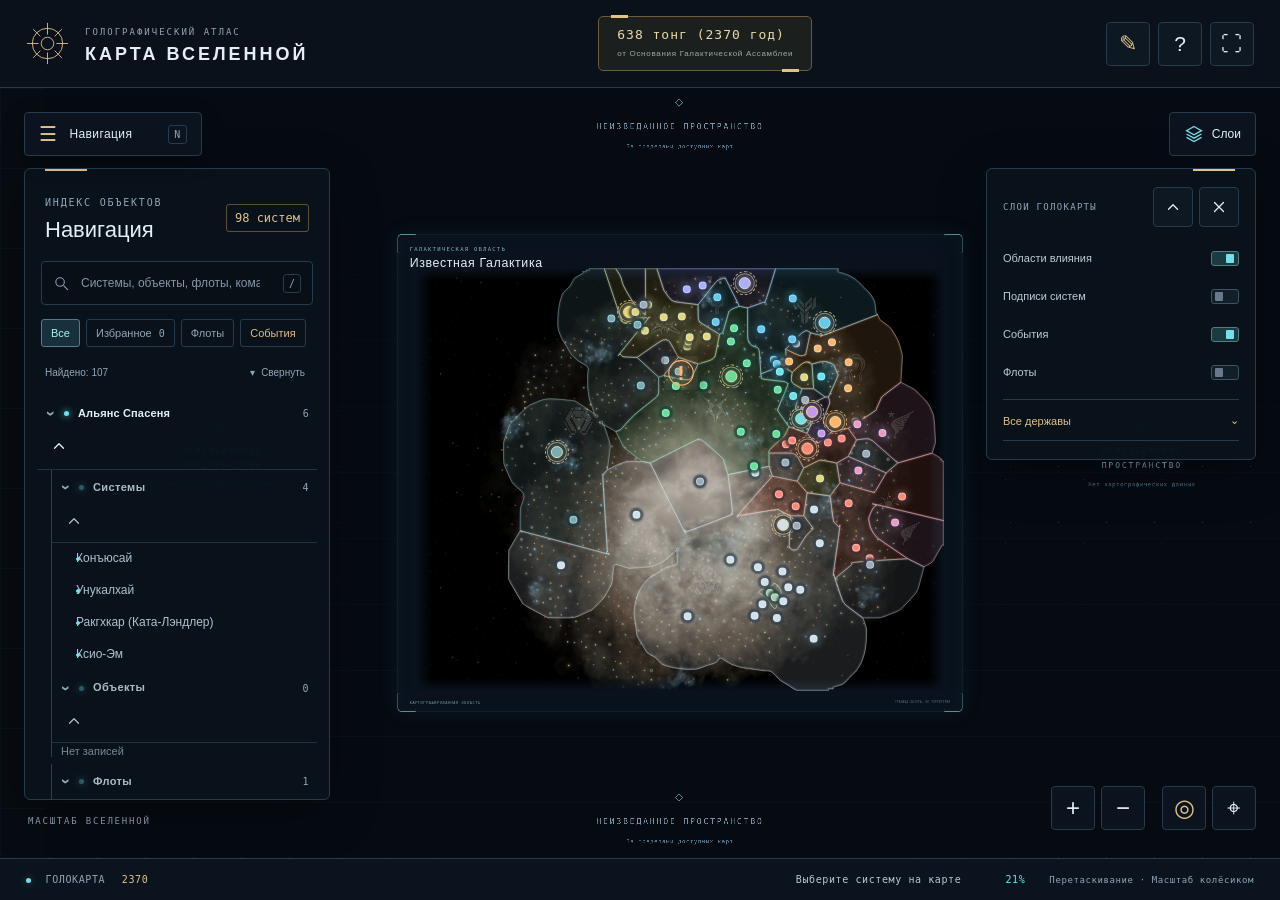
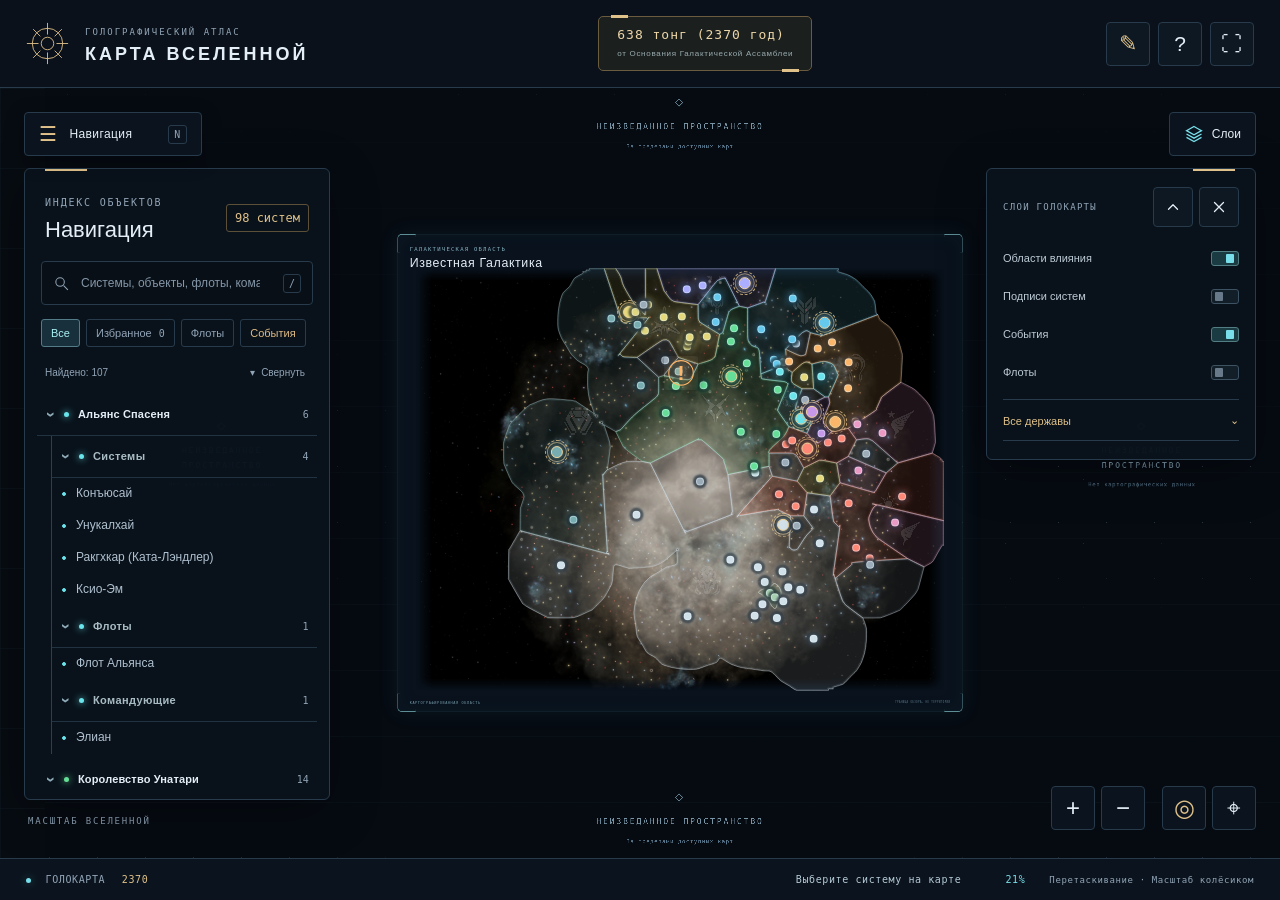
